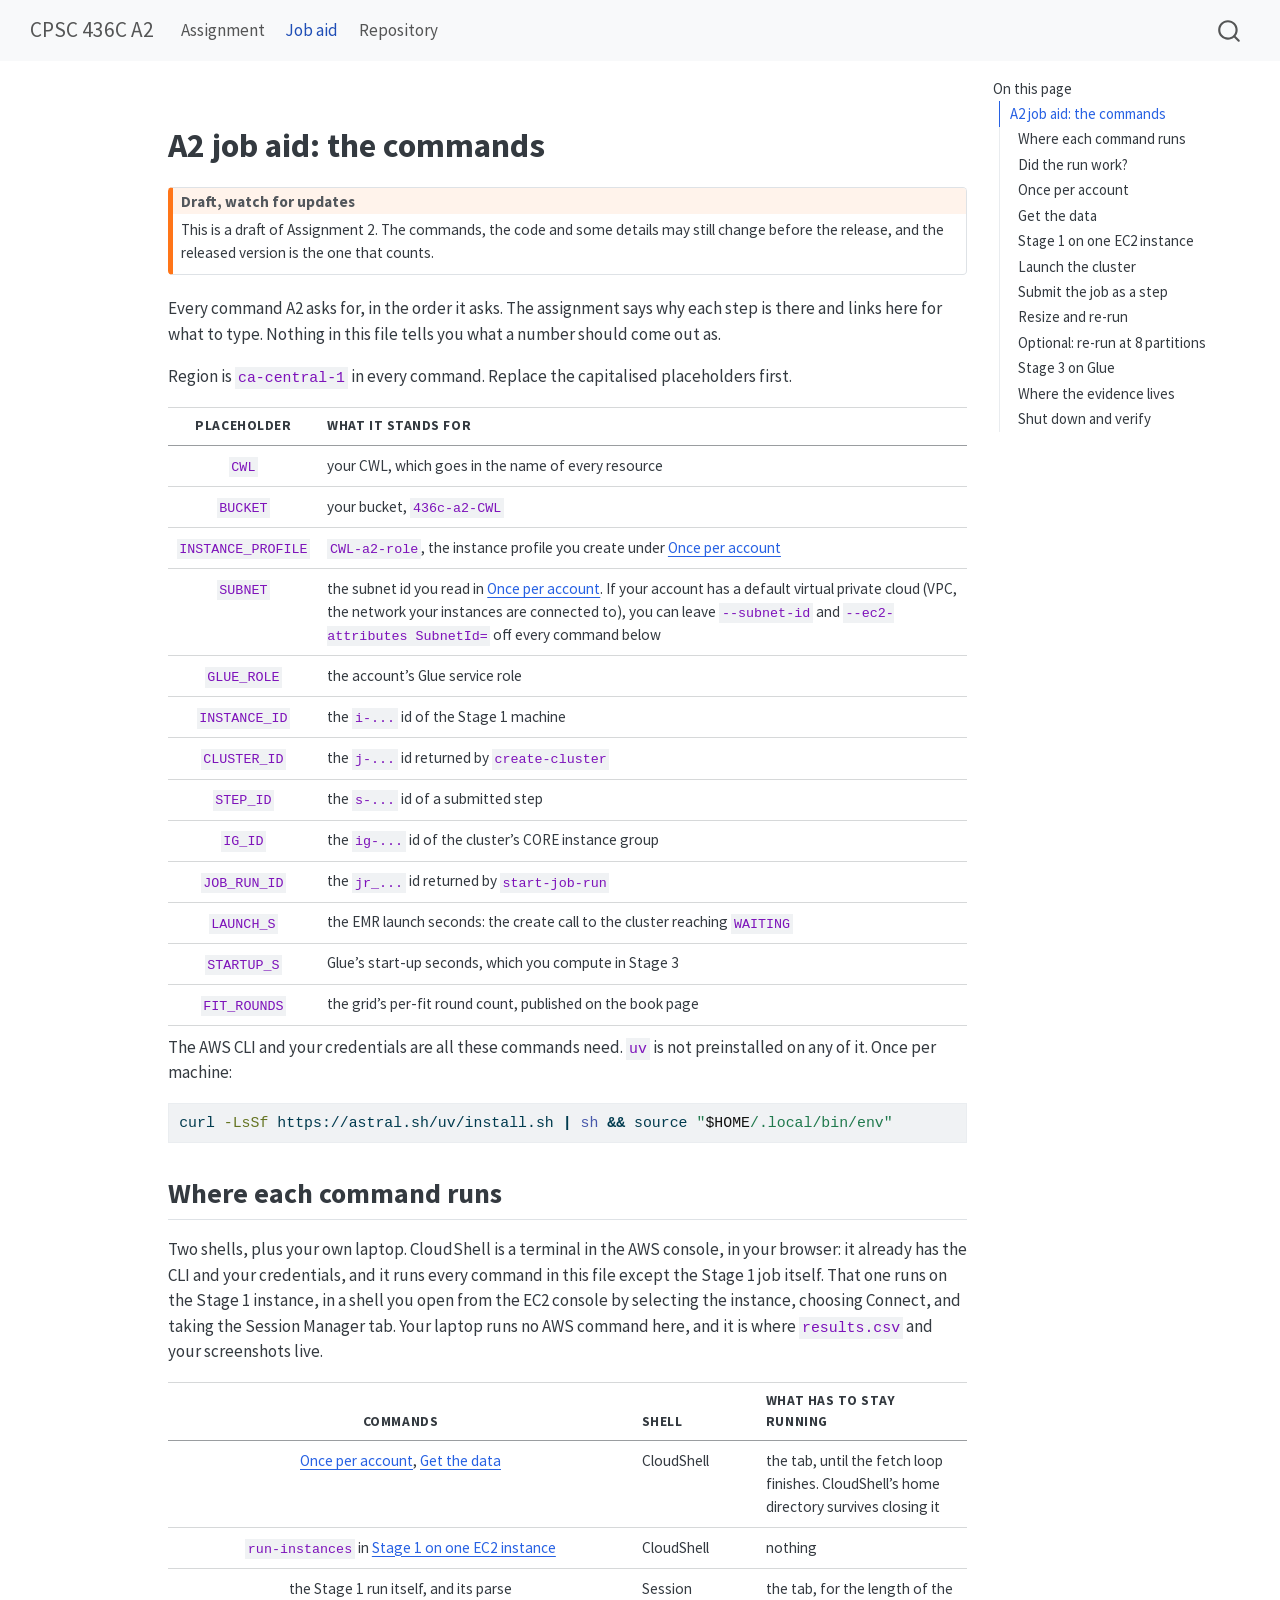
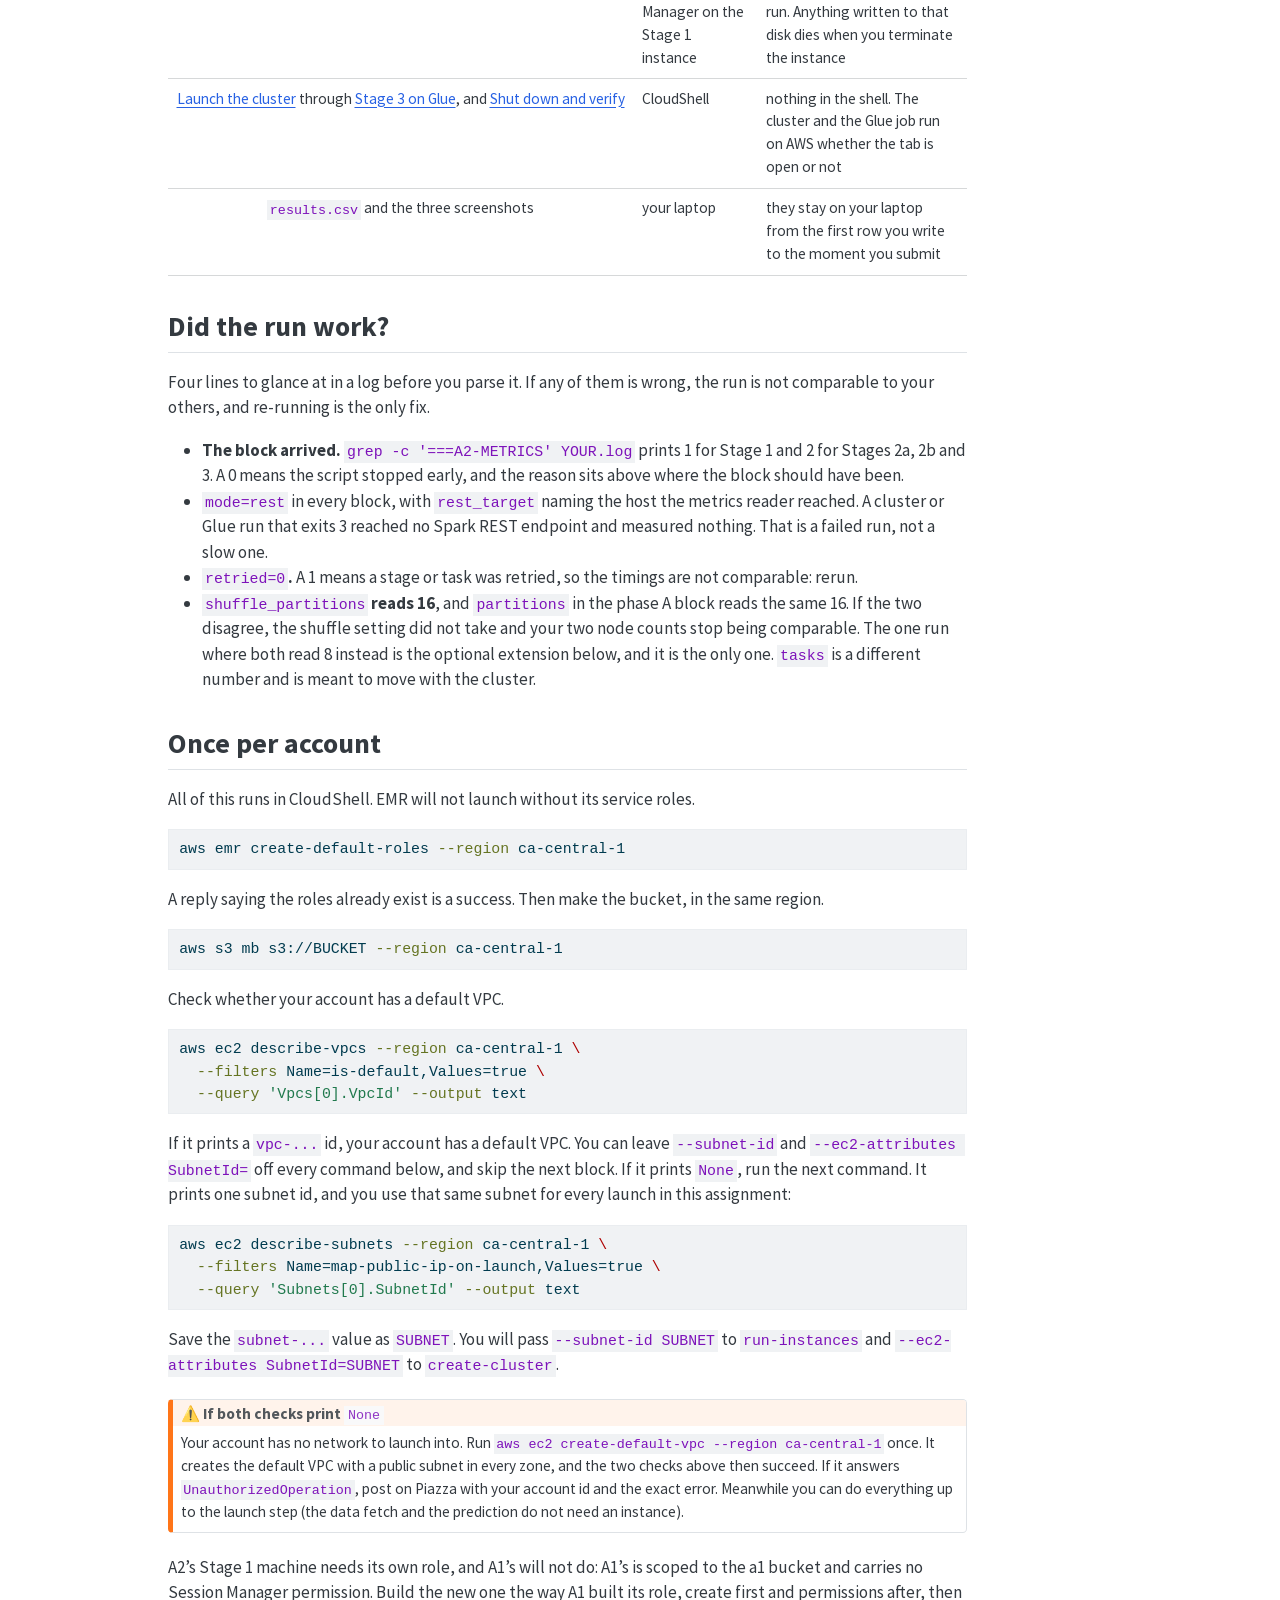
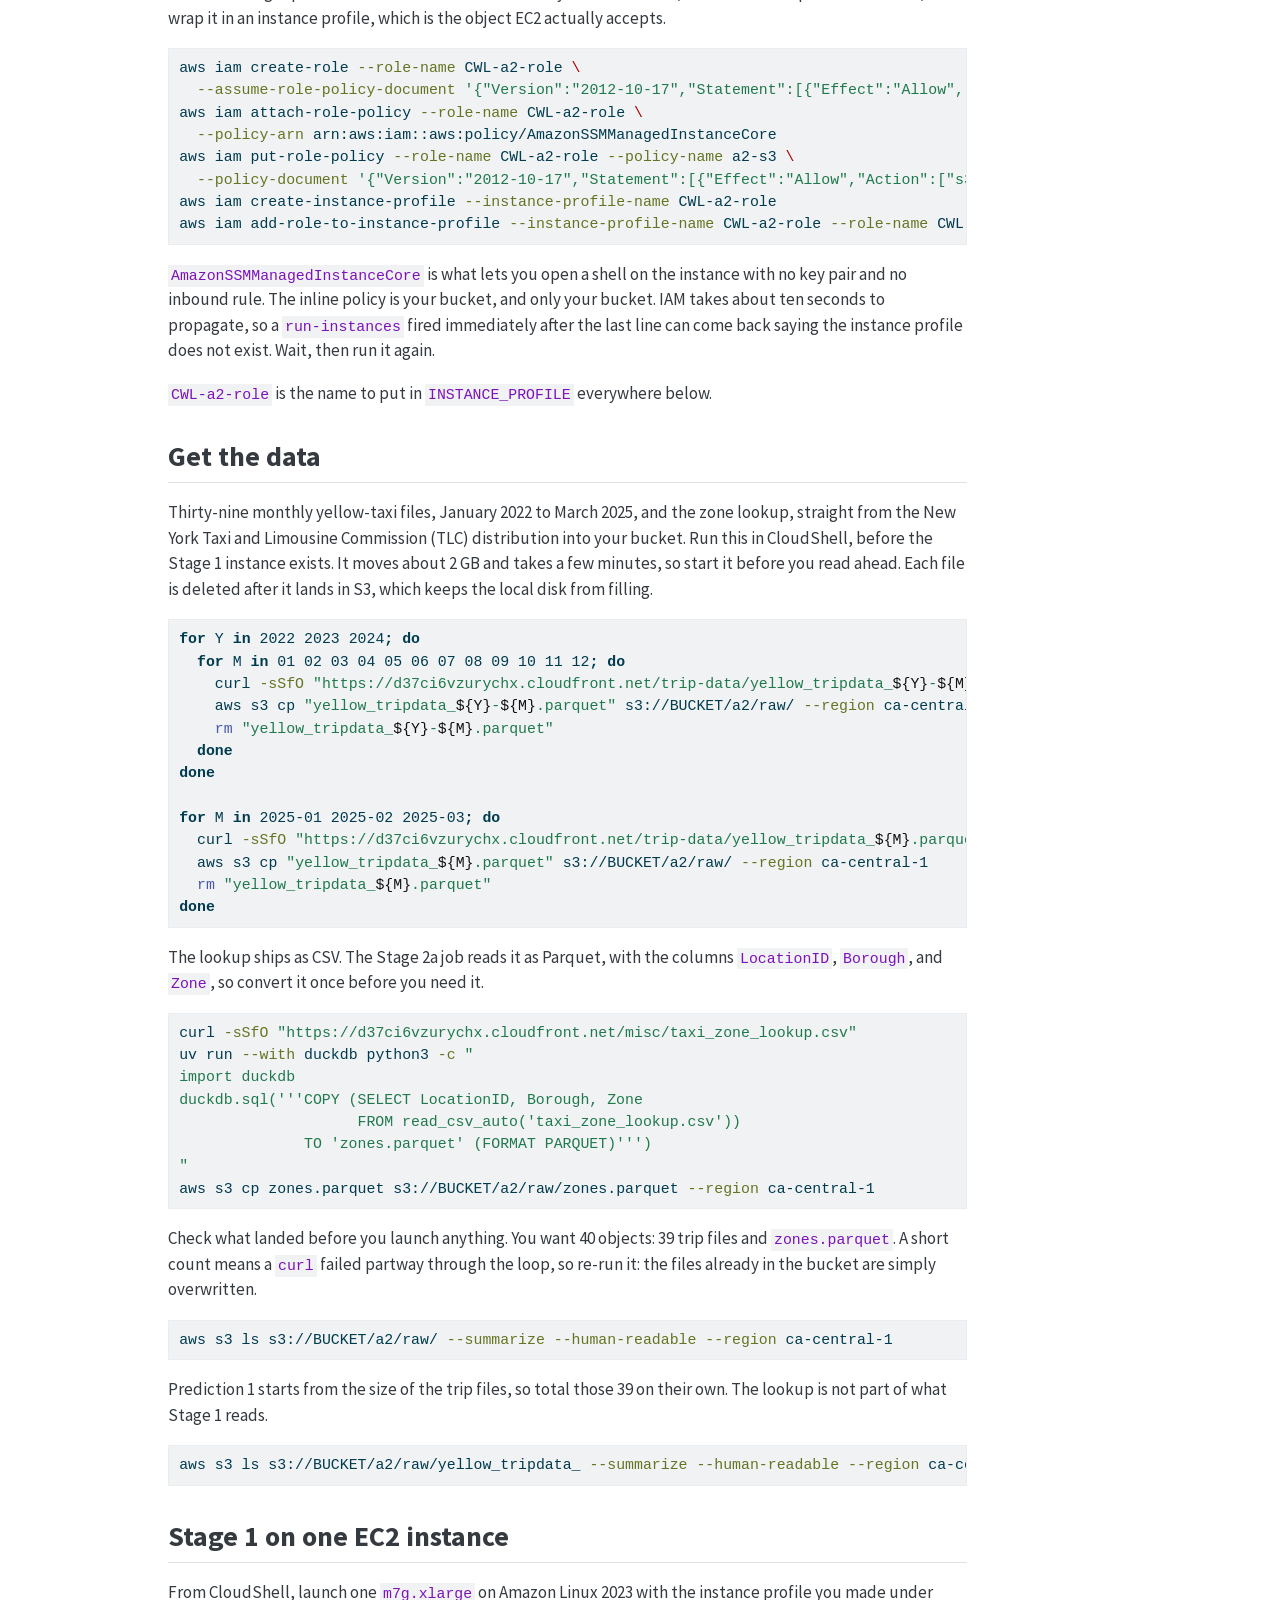
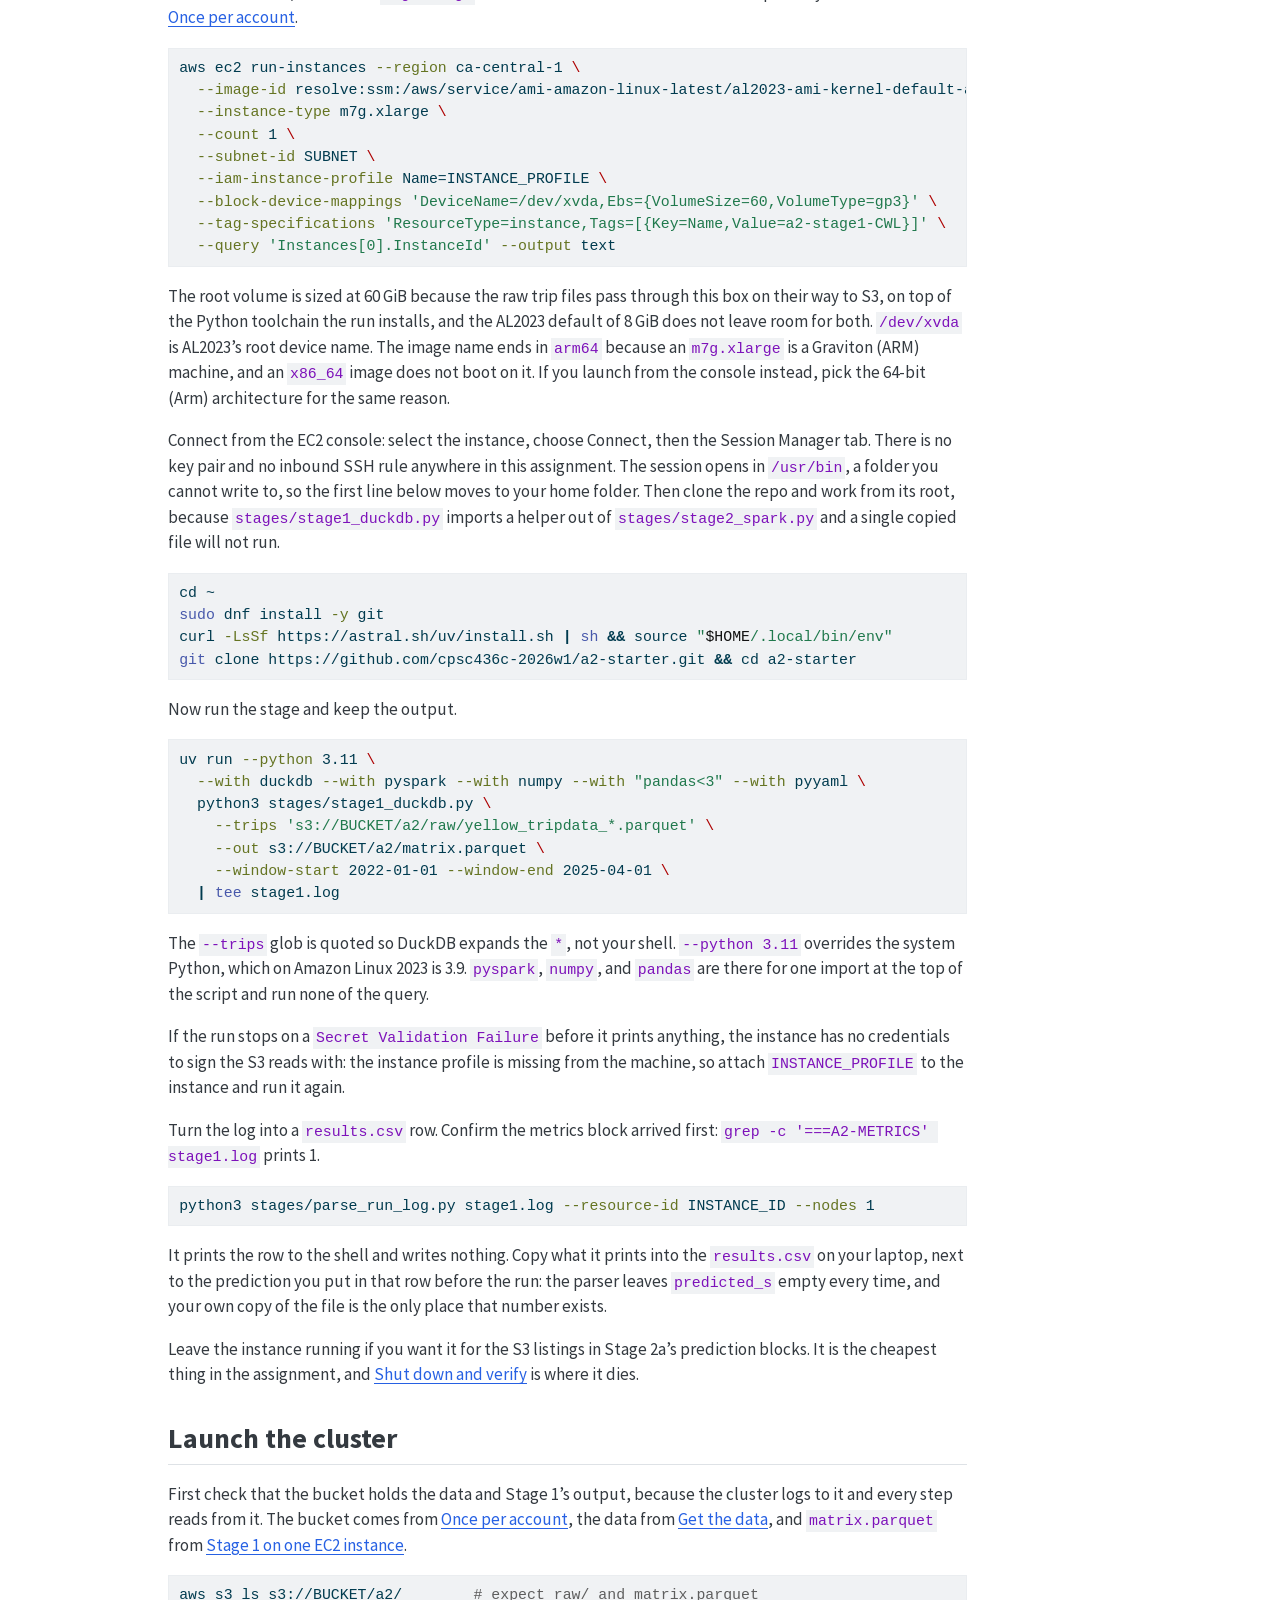
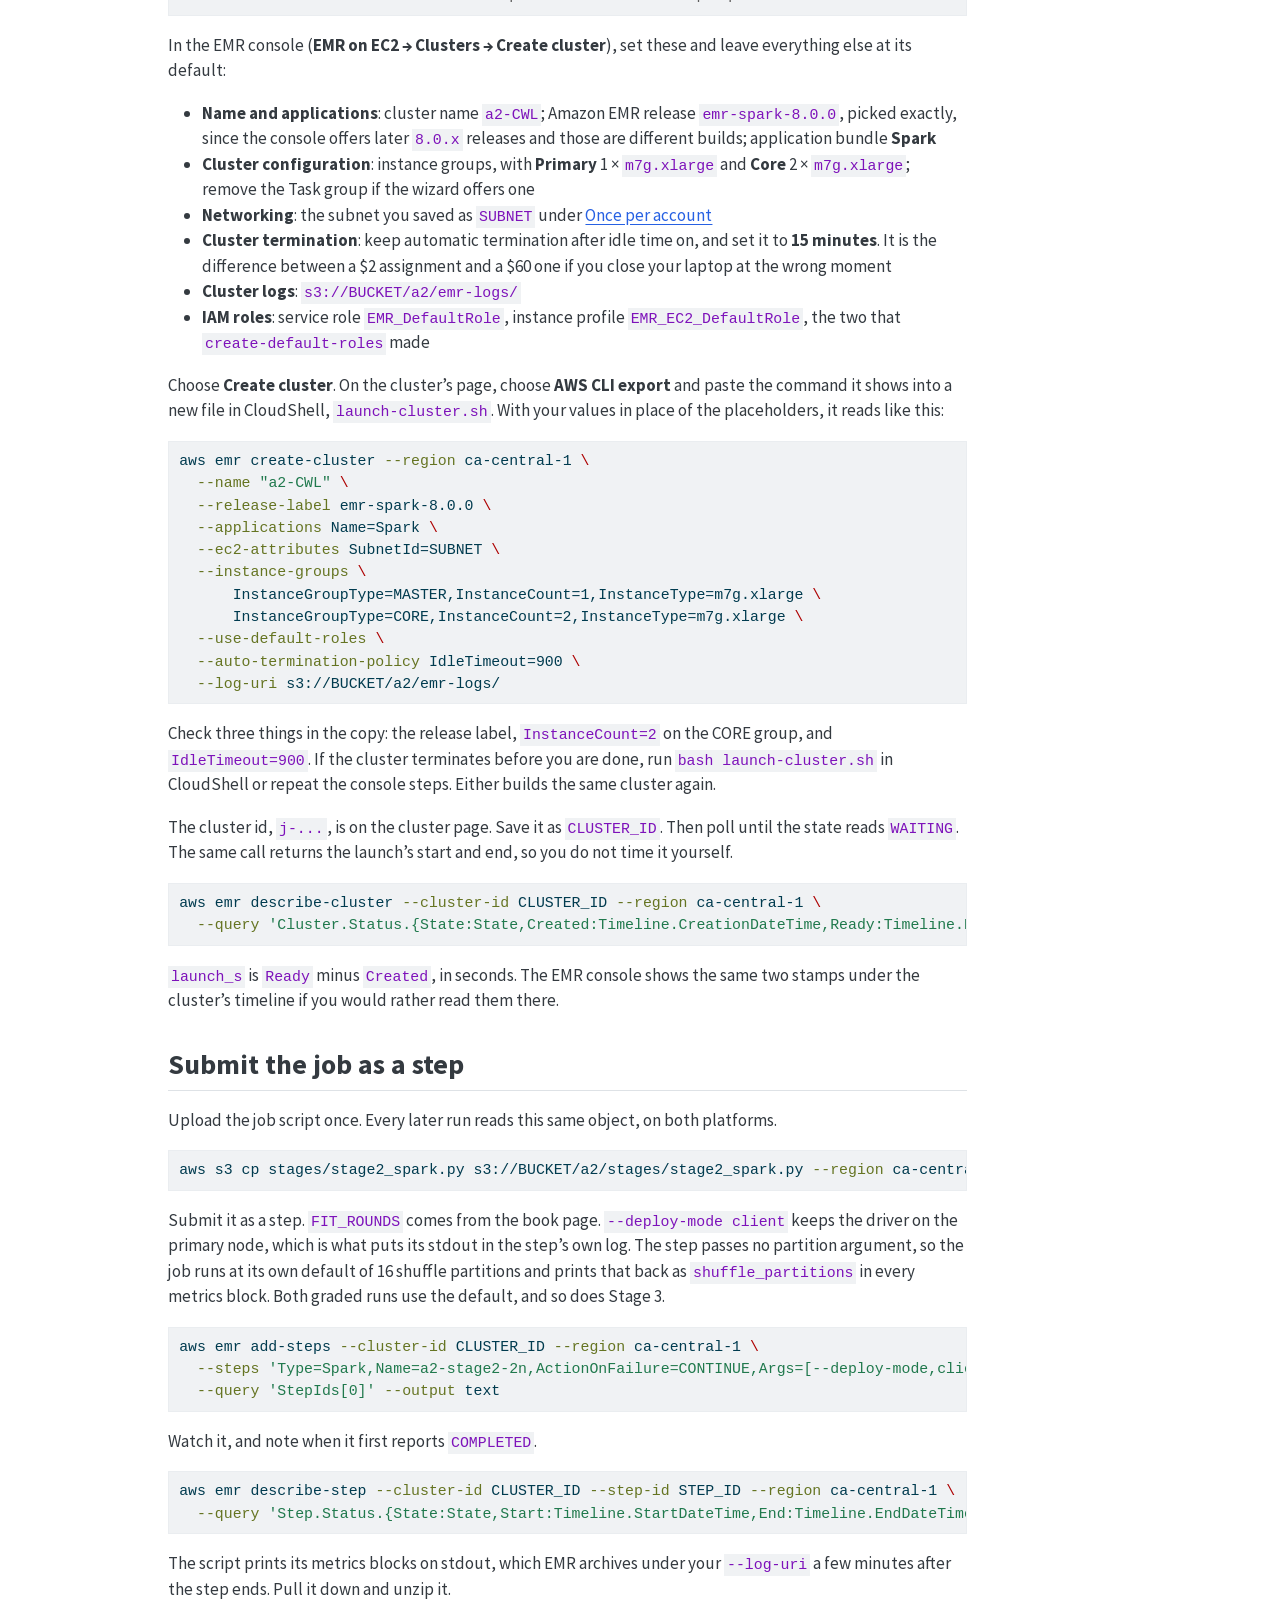
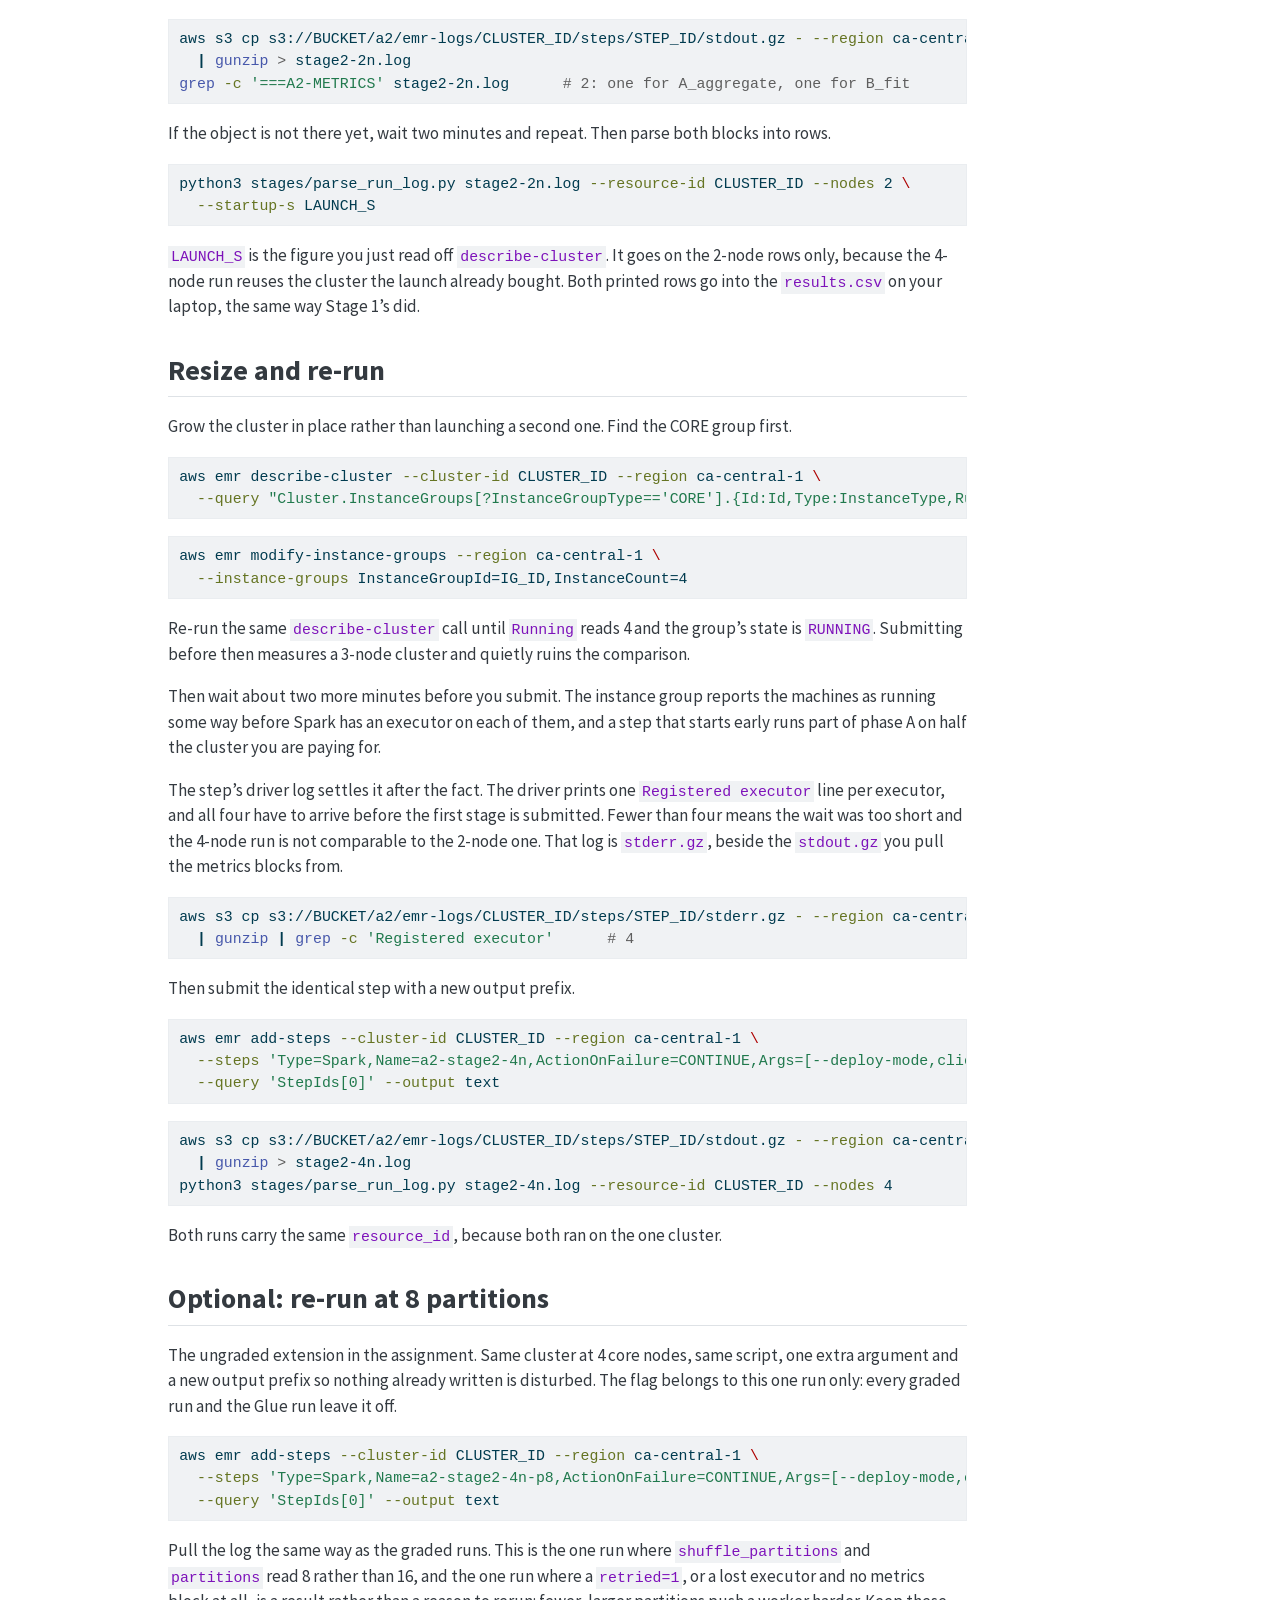
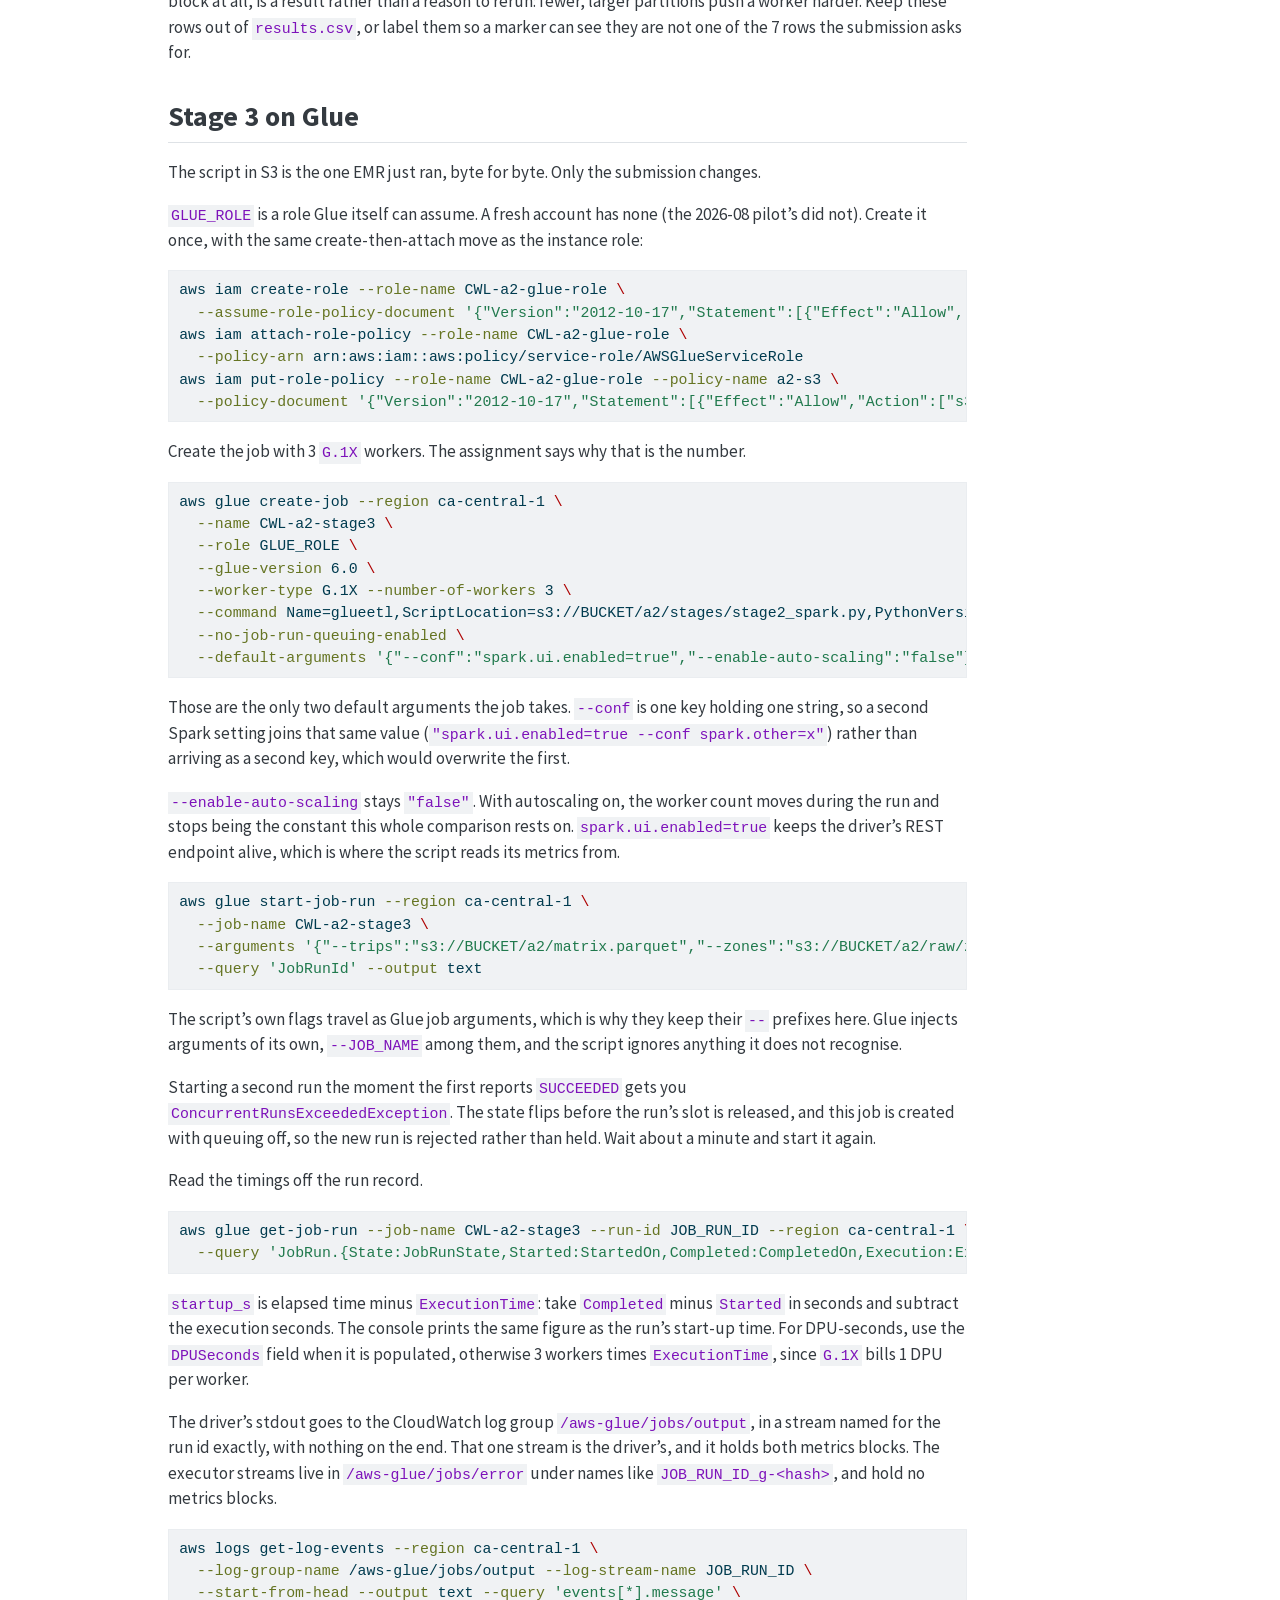
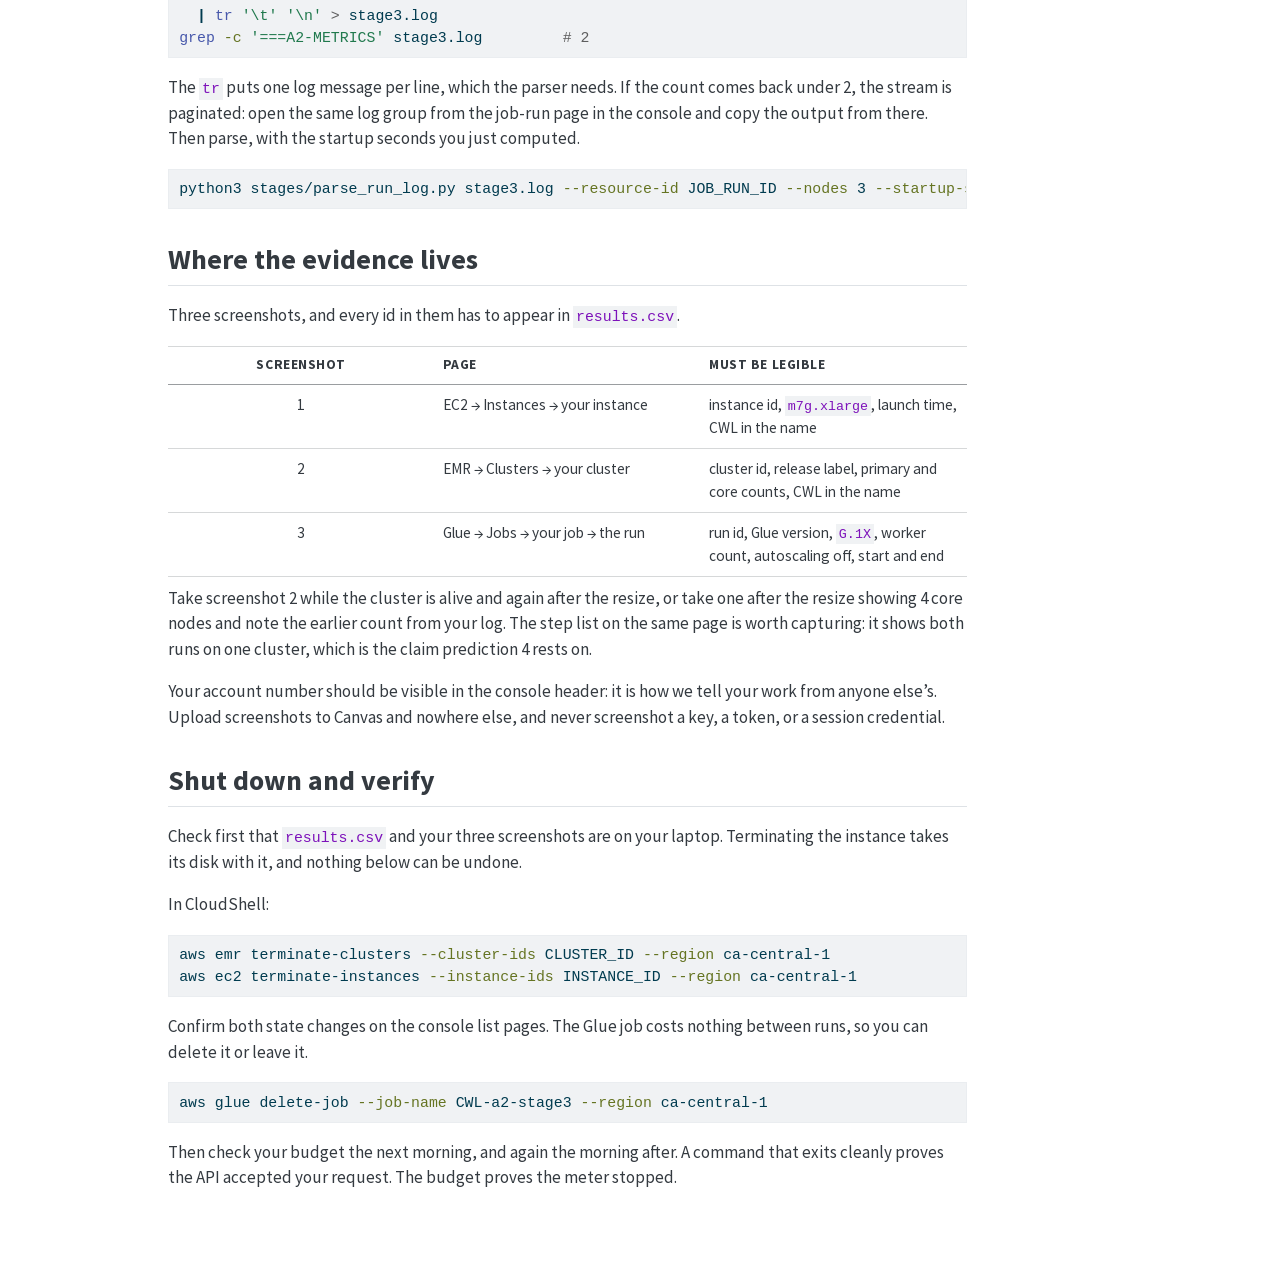
==== docs/job-aid.html @ 167f6c42 "CPSC 436C 2026W1 Assignment 2, draft" ====
<!DOCTYPE html>
<html xmlns="http://www.w3.org/1999/xhtml" lang="en" xml:lang="en"><head>

<meta charset="utf-8">
<meta name="generator" content="quarto-1.9.37">

<meta name="viewport" content="width=device-width, initial-scale=1.0, user-scalable=yes">


<title>job-aid – CPSC 436C A2</title>
<style>

code{white-space: pre-wrap;}
span.smallcaps{font-variant: small-caps;}
div.columns{display: flex; gap: min(4vw, 1.5em);}
div.column{flex: auto; overflow-x: auto;}
div.hanging-indent{margin-left: 1.5em; text-indent: -1.5em;}
ul.task-list{list-style: none;}
ul.task-list li input[type="checkbox"] {
width: 0.8em;
margin: 0 0.8em 0.2em -1em;  vertical-align: middle;
}

html { -webkit-text-size-adjust: 100%; }
pre > code.sourceCode { white-space: pre; position: relative; }
pre > code.sourceCode > span { display: inline-block; line-height: 1.25; }
pre > code.sourceCode > span:empty { height: 1.2em; }
.sourceCode { overflow: visible; }
code.sourceCode > span { color: inherit; text-decoration: inherit; }
div.sourceCode { margin: 1em 0; }
pre.sourceCode { margin: 0; }
@media screen {
div.sourceCode { overflow: auto; }
}
@media print {
pre > code.sourceCode { white-space: pre-wrap; }
pre > code.sourceCode > span { text-indent: -5em; padding-left: 5em; }
}
pre.numberSource code
{ counter-reset: source-line 0; }
pre.numberSource code > span
{ position: relative; left: -4em; counter-increment: source-line; }
pre.numberSource code > span > a:first-child::before
{ content: counter(source-line);
position: relative; left: -1em; text-align: right; vertical-align: baseline;
border: none; display: inline-block;
-webkit-touch-callout: none; -webkit-user-select: none;
-khtml-user-select: none; -moz-user-select: none;
-ms-user-select: none; user-select: none;
padding: 0 4px; width: 4em;
}
pre.numberSource { margin-left: 3em; padding-left: 4px; }
div.sourceCode
{ }
@media screen {
pre > code.sourceCode > span > a:first-child::before { text-decoration: underline; }
}
</style>


<script>const headroomChanged = new CustomEvent("quarto-hrChanged", {
  detail: {},
  bubbles: true,
  cancelable: false,
  composed: false,
});

const announceDismiss = () => {
  const annEl = window.document.getElementById("quarto-announcement");
  if (annEl) {
    annEl.remove();

    const annId = annEl.getAttribute("data-announcement-id");
    window.localStorage.setItem(`quarto-announce-${annId}`, "true");
  }
};

const announceRegister = () => {
  const annEl = window.document.getElementById("quarto-announcement");
  if (annEl) {
    const annId = annEl.getAttribute("data-announcement-id");
    const isDismissed =
      window.localStorage.getItem(`quarto-announce-${annId}`) || false;
    if (isDismissed) {
      announceDismiss();
      return;
    } else {
      annEl.classList.remove("hidden");
    }

    const actionEl = annEl.querySelector(".quarto-announcement-action");
    if (actionEl) {
      actionEl.addEventListener("click", function (e) {
        e.preventDefault();
        // Hide the bar immediately
        announceDismiss();
      });
    }
  }
};

window.document.addEventListener("DOMContentLoaded", function () {
  let init = false;

  announceRegister();

  // Manage the back to top button, if one is present.
  let lastScrollTop = window.pageYOffset || document.documentElement.scrollTop;
  const scrollDownBuffer = 5;
  const scrollUpBuffer = 35;
  const btn = document.getElementById("quarto-back-to-top");
  const hideBackToTop = () => {
    btn.style.display = "none";
  };
  const showBackToTop = () => {
    btn.style.display = "inline-block";
  };
  if (btn) {
    window.document.addEventListener(
      "scroll",
      function () {
        const currentScrollTop =
          window.pageYOffset || document.documentElement.scrollTop;

        // Shows and hides the button 'intelligently' as the user scrolls
        if (currentScrollTop - scrollDownBuffer > lastScrollTop) {
          hideBackToTop();
          lastScrollTop = currentScrollTop <= 0 ? 0 : currentScrollTop;
        } else if (currentScrollTop < lastScrollTop - scrollUpBuffer) {
          showBackToTop();
          lastScrollTop = currentScrollTop <= 0 ? 0 : currentScrollTop;
        }

        // Show the button at the bottom, hides it at the top
        if (currentScrollTop <= 0) {
          hideBackToTop();
        } else if (
          window.innerHeight + currentScrollTop >=
          document.body.offsetHeight
        ) {
          showBackToTop();
        }
      },
      false
    );
  }

  function throttle(func, wait) {
    var timeout;
    return function () {
      const context = this;
      const args = arguments;
      const later = function () {
        clearTimeout(timeout);
        timeout = null;
        func.apply(context, args);
      };

      if (!timeout) {
        timeout = setTimeout(later, wait);
      }
    };
  }

  function headerOffset() {
    // Set an offset if there is are fixed top navbar
    const headerEl = window.document.querySelector("header.fixed-top");
    if (headerEl) {
      return headerEl.clientHeight;
    } else {
      return 0;
    }
  }

  function footerOffset() {
    const footerEl = window.document.querySelector("footer.footer");
    if (footerEl) {
      return footerEl.clientHeight;
    } else {
      return 0;
    }
  }

  function dashboardOffset() {
    const dashboardNavEl = window.document.getElementById(
      "quarto-dashboard-header"
    );
    if (dashboardNavEl !== null) {
      return dashboardNavEl.clientHeight;
    } else {
      return 0;
    }
  }

  function updateDocumentOffsetWithoutAnimation() {
    updateDocumentOffset(false);
  }

  function updateDocumentOffset(animated) {
    // set body offset
    const topOffset = headerOffset();
    const bodyOffset = topOffset + footerOffset() + dashboardOffset();
    const bodyEl = window.document.body;
    bodyEl.setAttribute("data-bs-offset", topOffset);
    bodyEl.style.paddingTop = topOffset + "px";

    // deal with sidebar offsets
    const sidebars = window.document.querySelectorAll(
      ".sidebar, .headroom-target"
    );
    sidebars.forEach((sidebar) => {
      if (!animated) {
        sidebar.classList.add("notransition");
        // Remove the no transition class after the animation has time to complete
        setTimeout(function () {
          sidebar.classList.remove("notransition");
        }, 201);
      }

      if (window.Headroom && sidebar.classList.contains("sidebar-unpinned")) {
        sidebar.style.top = "0";
        sidebar.style.maxHeight = "100vh";
      } else {
        sidebar.style.top = topOffset + "px";
        sidebar.style.maxHeight = "calc(100vh - " + topOffset + "px)";
      }
    });

    // allow space for footer
    const mainContainer = window.document.querySelector(".quarto-container");
    if (mainContainer) {
      mainContainer.style.minHeight = "calc(100vh - " + bodyOffset + "px)";
    }

    // link offset
    let linkStyle = window.document.querySelector("#quarto-target-style");
    if (!linkStyle) {
      linkStyle = window.document.createElement("style");
      linkStyle.setAttribute("id", "quarto-target-style");
      window.document.head.appendChild(linkStyle);
    }
    while (linkStyle.firstChild) {
      linkStyle.removeChild(linkStyle.firstChild);
    }
    if (topOffset > 0) {
      linkStyle.appendChild(
        window.document.createTextNode(`
      section:target::before {
        content: "";
        display: block;
        height: ${topOffset}px;
        margin: -${topOffset}px 0 0;
      }`)
      );
    }
    if (init) {
      window.dispatchEvent(headroomChanged);
    }
    init = true;
  }

  // initialize headroom
  var header = window.document.querySelector("#quarto-header");
  if (header && window.Headroom) {
    const headroom = new window.Headroom(header, {
      tolerance: 5,
      onPin: function () {
        const sidebars = window.document.querySelectorAll(
          ".sidebar, .headroom-target"
        );
        sidebars.forEach((sidebar) => {
          sidebar.classList.remove("sidebar-unpinned");
        });
        updateDocumentOffset();
      },
      onUnpin: function () {
        const sidebars = window.document.querySelectorAll(
          ".sidebar, .headroom-target"
        );
        sidebars.forEach((sidebar) => {
          sidebar.classList.add("sidebar-unpinned");
        });
        updateDocumentOffset();
      },
    });
    headroom.init();

    let frozen = false;
    window.quartoToggleHeadroom = function () {
      if (frozen) {
        headroom.unfreeze();
        frozen = false;
      } else {
        headroom.freeze();
        frozen = true;
      }
    };
  }

  window.addEventListener(
    "hashchange",
    function (e) {
      if (
        getComputedStyle(document.documentElement).scrollBehavior !== "smooth"
      ) {
        window.scrollTo(0, window.pageYOffset - headerOffset());
      }
    },
    false
  );

  // Observe size changed for the header
  const headerEl = window.document.querySelector("header.fixed-top");
  if (headerEl && window.ResizeObserver) {
    const observer = new window.ResizeObserver(() => {
      setTimeout(updateDocumentOffsetWithoutAnimation, 0);
    });
    observer.observe(headerEl, {
      attributes: true,
      childList: true,
      characterData: true,
    });
  } else {
    window.addEventListener(
      "resize",
      throttle(updateDocumentOffsetWithoutAnimation, 50)
    );
  }
  setTimeout(updateDocumentOffsetWithoutAnimation, 250);

  // fixup index.html links if we aren't on the filesystem
  if (window.location.protocol !== "file:") {
    const links = window.document.querySelectorAll("a");
    for (let i = 0; i < links.length; i++) {
      if (links[i].href) {
        links[i].dataset.originalHref = links[i].href;
        links[i].href = links[i].href.replace(/\/index\.html/, "/");
      }
    }

    // Fixup any sharing links that require urls
    // Append url to any sharing urls
    const sharingLinks = window.document.querySelectorAll(
      "a.sidebar-tools-main-item, a.quarto-navigation-tool, a.quarto-navbar-tools, a.quarto-navbar-tools-item"
    );
    for (let i = 0; i < sharingLinks.length; i++) {
      const sharingLink = sharingLinks[i];
      const href = sharingLink.getAttribute("href");
      if (href) {
        sharingLink.setAttribute(
          "href",
          href.replace("|url|", window.location.href)
        );
      }
    }

    // Scroll the active navigation item into view, if necessary
    const navSidebar = window.document.querySelector("nav#quarto-sidebar");
    if (navSidebar) {
      // Find the active item
      const activeItem = navSidebar.querySelector("li.sidebar-item a.active");
      if (activeItem) {
        // Wait for the scroll height and height to resolve by observing size changes on the
        // nav element that is scrollable
        const resizeObserver = new ResizeObserver((_entries) => {
          // The bottom of the element
          const elBottom = activeItem.offsetTop;
          const viewBottom = navSidebar.scrollTop + navSidebar.clientHeight;

          // The element height and scroll height are the same, then we are still loading
          if (viewBottom !== navSidebar.scrollHeight) {
            // Determine if the item isn't visible and scroll to it
            if (elBottom >= viewBottom) {
              navSidebar.scrollTop = elBottom;
            }

            // stop observing now since we've completed the scroll
            resizeObserver.unobserve(navSidebar);
          }
        });
        resizeObserver.observe(navSidebar);
      }
    }
  }
});
</script>
<script>/*!
 * headroom.js v0.12.0 - Give your page some headroom. Hide your header until you need it
 * Copyright (c) 2020 Nick Williams - http://wicky.nillia.ms/headroom.js
 * License: MIT
 */

!function(t,n){"object"==typeof exports&&"undefined"!=typeof module?module.exports=n():"function"==typeof define&&define.amd?define(n):(t=t||self).Headroom=n()}(this,function(){"use strict";function t(){return"undefined"!=typeof window}function d(t){return function(t){return t&&t.document&&function(t){return 9===t.nodeType}(t.document)}(t)?function(t){var n=t.document,o=n.body,s=n.documentElement;return{scrollHeight:function(){return Math.max(o.scrollHeight,s.scrollHeight,o.offsetHeight,s.offsetHeight,o.clientHeight,s.clientHeight)},height:function(){return t.innerHeight||s.clientHeight||o.clientHeight},scrollY:function(){return void 0!==t.pageYOffset?t.pageYOffset:(s||o.parentNode||o).scrollTop}}}(t):function(t){return{scrollHeight:function(){return Math.max(t.scrollHeight,t.offsetHeight,t.clientHeight)},height:function(){return Math.max(t.offsetHeight,t.clientHeight)},scrollY:function(){return t.scrollTop}}}(t)}function n(t,s,e){var n,o=function(){var n=!1;try{var t={get passive(){n=!0}};window.addEventListener("test",t,t),window.removeEventListener("test",t,t)}catch(t){n=!1}return n}(),i=!1,r=d(t),l=r.scrollY(),a={};function c(){var t=Math.round(r.scrollY()),n=r.height(),o=r.scrollHeight();a.scrollY=t,a.lastScrollY=l,a.direction=l<t?"down":"up",a.distance=Math.abs(t-l),a.isOutOfBounds=t<0||o<t+n,a.top=t<=s.offset[a.direction],a.bottom=o<=t+n,a.toleranceExceeded=a.distance>s.tolerance[a.direction],e(a),l=t,i=!1}function h(){i||(i=!0,n=requestAnimationFrame(c))}var u=!!o&&{passive:!0,capture:!1};return t.addEventListener("scroll",h,u),c(),{destroy:function(){cancelAnimationFrame(n),t.removeEventListener("scroll",h,u)}}}function o(t){return t===Object(t)?t:{down:t,up:t}}function s(t,n){n=n||{},Object.assign(this,s.options,n),this.classes=Object.assign({},s.options.classes,n.classes),this.elem=t,this.tolerance=o(this.tolerance),this.offset=o(this.offset),this.initialised=!1,this.frozen=!1}return s.prototype={constructor:s,init:function(){return s.cutsTheMustard&&!this.initialised&&(this.addClass("initial"),this.initialised=!0,setTimeout(function(t){t.scrollTracker=n(t.scroller,{offset:t.offset,tolerance:t.tolerance},t.update.bind(t))},100,this)),this},destroy:function(){this.initialised=!1,Object.keys(this.classes).forEach(this.removeClass,this),this.scrollTracker.destroy()},unpin:function(){!this.hasClass("pinned")&&this.hasClass("unpinned")||(this.addClass("unpinned"),this.removeClass("pinned"),this.onUnpin&&this.onUnpin.call(this))},pin:function(){this.hasClass("unpinned")&&(this.addClass("pinned"),this.removeClass("unpinned"),this.onPin&&this.onPin.call(this))},freeze:function(){this.frozen=!0,this.addClass("frozen")},unfreeze:function(){this.frozen=!1,this.removeClass("frozen")},top:function(){this.hasClass("top")||(this.addClass("top"),this.removeClass("notTop"),this.onTop&&this.onTop.call(this))},notTop:function(){this.hasClass("notTop")||(this.addClass("notTop"),this.removeClass("top"),this.onNotTop&&this.onNotTop.call(this))},bottom:function(){this.hasClass("bottom")||(this.addClass("bottom"),this.removeClass("notBottom"),this.onBottom&&this.onBottom.call(this))},notBottom:function(){this.hasClass("notBottom")||(this.addClass("notBottom"),this.removeClass("bottom"),this.onNotBottom&&this.onNotBottom.call(this))},shouldUnpin:function(t){return"down"===t.direction&&!t.top&&t.toleranceExceeded},shouldPin:function(t){return"up"===t.direction&&t.toleranceExceeded||t.top},addClass:function(t){this.elem.classList.add.apply(this.elem.classList,this.classes[t].split(" "))},removeClass:function(t){this.elem.classList.remove.apply(this.elem.classList,this.classes[t].split(" "))},hasClass:function(t){return this.classes[t].split(" ").every(function(t){return this.classList.contains(t)},this.elem)},update:function(t){t.isOutOfBounds||!0!==this.frozen&&(t.top?this.top():this.notTop(),t.bottom?this.bottom():this.notBottom(),this.shouldUnpin(t)?this.unpin():this.shouldPin(t)&&this.pin())}},s.options={tolerance:{up:0,down:0},offset:0,scroller:t()?window:null,classes:{frozen:"headroom--frozen",pinned:"headroom--pinned",unpinned:"headroom--unpinned",top:"headroom--top",notTop:"headroom--not-top",bottom:"headroom--bottom",notBottom:"headroom--not-bottom",initial:"headroom"}},s.cutsTheMustard=!!(t()&&function(){}.bind&&"classList"in document.documentElement&&Object.assign&&Object.keys&&requestAnimationFrame),s});
</script>
<script>/*!
 * clipboard.js v2.0.11
 * https://clipboardjs.com/
 *
 * Licensed MIT © Zeno Rocha
 */
!function(t,e){"object"==typeof exports&&"object"==typeof module?module.exports=e():"function"==typeof define&&define.amd?define([],e):"object"==typeof exports?exports.ClipboardJS=e():t.ClipboardJS=e()}(this,function(){return n={686:function(t,e,n){"use strict";n.d(e,{default:function(){return b}});var e=n(279),i=n.n(e),e=n(370),u=n.n(e),e=n(817),r=n.n(e);function c(t){try{return document.execCommand(t)}catch(t){return}}var a=function(t){t=r()(t);return c("cut"),t};function o(t,e){var n,o,t=(n=t,o="rtl"===document.documentElement.getAttribute("dir"),(t=document.createElement("textarea")).style.fontSize="12pt",t.style.border="0",t.style.padding="0",t.style.margin="0",t.style.position="absolute",t.style[o?"right":"left"]="-9999px",o=window.pageYOffset||document.documentElement.scrollTop,t.style.top="".concat(o,"px"),t.setAttribute("readonly",""),t.value=n,t);return e.container.appendChild(t),e=r()(t),c("copy"),t.remove(),e}var f=function(t){var e=1<arguments.length&&void 0!==arguments[1]?arguments[1]:{container:document.body},n="";return"string"==typeof t?n=o(t,e):t instanceof HTMLInputElement&&!["text","search","url","tel","password"].includes(null==t?void 0:t.type)?n=o(t.value,e):(n=r()(t),c("copy")),n};function l(t){return(l="function"==typeof Symbol&&"symbol"==typeof Symbol.iterator?function(t){return typeof t}:function(t){return t&&"function"==typeof Symbol&&t.constructor===Symbol&&t!==Symbol.prototype?"symbol":typeof t})(t)}var s=function(){var t=0<arguments.length&&void 0!==arguments[0]?arguments[0]:{},e=t.action,n=void 0===e?"copy":e,o=t.container,e=t.target,t=t.text;if("copy"!==n&&"cut"!==n)throw new Error('Invalid "action" value, use either "copy" or "cut"');if(void 0!==e){if(!e||"object"!==l(e)||1!==e.nodeType)throw new Error('Invalid "target" value, use a valid Element');if("copy"===n&&e.hasAttribute("disabled"))throw new Error('Invalid "target" attribute. Please use "readonly" instead of "disabled" attribute');if("cut"===n&&(e.hasAttribute("readonly")||e.hasAttribute("disabled")))throw new Error('Invalid "target" attribute. You can\'t cut text from elements with "readonly" or "disabled" attributes')}return t?f(t,{container:o}):e?"cut"===n?a(e):f(e,{container:o}):void 0};function p(t){return(p="function"==typeof Symbol&&"symbol"==typeof Symbol.iterator?function(t){return typeof t}:function(t){return t&&"function"==typeof Symbol&&t.constructor===Symbol&&t!==Symbol.prototype?"symbol":typeof t})(t)}function d(t,e){for(var n=0;n<e.length;n++){var o=e[n];o.enumerable=o.enumerable||!1,o.configurable=!0,"value"in o&&(o.writable=!0),Object.defineProperty(t,o.key,o)}}function y(t,e){return(y=Object.setPrototypeOf||function(t,e){return t.__proto__=e,t})(t,e)}function h(n){var o=function(){if("undefined"==typeof Reflect||!Reflect.construct)return!1;if(Reflect.construct.sham)return!1;if("function"==typeof Proxy)return!0;try{return Date.prototype.toString.call(Reflect.construct(Date,[],function(){})),!0}catch(t){return!1}}();return function(){var t,e=v(n);return t=o?(t=v(this).constructor,Reflect.construct(e,arguments,t)):e.apply(this,arguments),e=this,!(t=t)||"object"!==p(t)&&"function"!=typeof t?function(t){if(void 0!==t)return t;throw new ReferenceError("this hasn't been initialised - super() hasn't been called")}(e):t}}function v(t){return(v=Object.setPrototypeOf?Object.getPrototypeOf:function(t){return t.__proto__||Object.getPrototypeOf(t)})(t)}function m(t,e){t="data-clipboard-".concat(t);if(e.hasAttribute(t))return e.getAttribute(t)}var b=function(){!function(t,e){if("function"!=typeof e&&null!==e)throw new TypeError("Super expression must either be null or a function");t.prototype=Object.create(e&&e.prototype,{constructor:{value:t,writable:!0,configurable:!0}}),e&&y(t,e)}(r,i());var t,e,n,o=h(r);function r(t,e){var n;return function(t){if(!(t instanceof r))throw new TypeError("Cannot call a class as a function")}(this),(n=o.call(this)).resolveOptions(e),n.listenClick(t),n}return t=r,n=[{key:"copy",value:function(t){var e=1<arguments.length&&void 0!==arguments[1]?arguments[1]:{container:document.body};return f(t,e)}},{key:"cut",value:function(t){return a(t)}},{key:"isSupported",value:function(){var t=0<arguments.length&&void 0!==arguments[0]?arguments[0]:["copy","cut"],t="string"==typeof t?[t]:t,e=!!document.queryCommandSupported;return t.forEach(function(t){e=e&&!!document.queryCommandSupported(t)}),e}}],(e=[{key:"resolveOptions",value:function(){var t=0<arguments.length&&void 0!==arguments[0]?arguments[0]:{};this.action="function"==typeof t.action?t.action:this.defaultAction,this.target="function"==typeof t.target?t.target:this.defaultTarget,this.text="function"==typeof t.text?t.text:this.defaultText,this.container="object"===p(t.container)?t.container:document.body}},{key:"listenClick",value:function(t){var e=this;this.listener=u()(t,"click",function(t){return e.onClick(t)})}},{key:"onClick",value:function(t){var e=t.delegateTarget||t.currentTarget,n=this.action(e)||"copy",t=s({action:n,container:this.container,target:this.target(e),text:this.text(e)});this.emit(t?"success":"error",{action:n,text:t,trigger:e,clearSelection:function(){e&&e.focus(),window.getSelection().removeAllRanges()}})}},{key:"defaultAction",value:function(t){return m("action",t)}},{key:"defaultTarget",value:function(t){t=m("target",t);if(t)return document.querySelector(t)}},{key:"defaultText",value:function(t){return m("text",t)}},{key:"destroy",value:function(){this.listener.destroy()}}])&&d(t.prototype,e),n&&d(t,n),r}()},828:function(t){var e;"undefined"==typeof Element||Element.prototype.matches||((e=Element.prototype).matches=e.matchesSelector||e.mozMatchesSelector||e.msMatchesSelector||e.oMatchesSelector||e.webkitMatchesSelector),t.exports=function(t,e){for(;t&&9!==t.nodeType;){if("function"==typeof t.matches&&t.matches(e))return t;t=t.parentNode}}},438:function(t,e,n){var u=n(828);function i(t,e,n,o,r){var i=function(e,n,t,o){return function(t){t.delegateTarget=u(t.target,n),t.delegateTarget&&o.call(e,t)}}.apply(this,arguments);return t.addEventListener(n,i,r),{destroy:function(){t.removeEventListener(n,i,r)}}}t.exports=function(t,e,n,o,r){return"function"==typeof t.addEventListener?i.apply(null,arguments):"function"==typeof n?i.bind(null,document).apply(null,arguments):("string"==typeof t&&(t=document.querySelectorAll(t)),Array.prototype.map.call(t,function(t){return i(t,e,n,o,r)}))}},879:function(t,n){n.node=function(t){return void 0!==t&&t instanceof HTMLElement&&1===t.nodeType},n.nodeList=function(t){var e=Object.prototype.toString.call(t);return void 0!==t&&("[object NodeList]"===e||"[object HTMLCollection]"===e)&&"length"in t&&(0===t.length||n.node(t[0]))},n.string=function(t){return"string"==typeof t||t instanceof String},n.fn=function(t){return"[object Function]"===Object.prototype.toString.call(t)}},370:function(t,e,n){var f=n(879),l=n(438);t.exports=function(t,e,n){if(!t&&!e&&!n)throw new Error("Missing required arguments");if(!f.string(e))throw new TypeError("Second argument must be a String");if(!f.fn(n))throw new TypeError("Third argument must be a Function");if(f.node(t))return c=e,a=n,(u=t).addEventListener(c,a),{destroy:function(){u.removeEventListener(c,a)}};if(f.nodeList(t))return o=t,r=e,i=n,Array.prototype.forEach.call(o,function(t){t.addEventListener(r,i)}),{destroy:function(){Array.prototype.forEach.call(o,function(t){t.removeEventListener(r,i)})}};if(f.string(t))return t=t,e=e,n=n,l(document.body,t,e,n);throw new TypeError("First argument must be a String, HTMLElement, HTMLCollection, or NodeList");var o,r,i,u,c,a}},817:function(t){t.exports=function(t){var e,n="SELECT"===t.nodeName?(t.focus(),t.value):"INPUT"===t.nodeName||"TEXTAREA"===t.nodeName?((e=t.hasAttribute("readonly"))||t.setAttribute("readonly",""),t.select(),t.setSelectionRange(0,t.value.length),e||t.removeAttribute("readonly"),t.value):(t.hasAttribute("contenteditable")&&t.focus(),n=window.getSelection(),(e=document.createRange()).selectNodeContents(t),n.removeAllRanges(),n.addRange(e),n.toString());return n}},279:function(t){function e(){}e.prototype={on:function(t,e,n){var o=this.e||(this.e={});return(o[t]||(o[t]=[])).push({fn:e,ctx:n}),this},once:function(t,e,n){var o=this;function r(){o.off(t,r),e.apply(n,arguments)}return r._=e,this.on(t,r,n)},emit:function(t){for(var e=[].slice.call(arguments,1),n=((this.e||(this.e={}))[t]||[]).slice(),o=0,r=n.length;o<r;o++)n[o].fn.apply(n[o].ctx,e);return this},off:function(t,e){var n=this.e||(this.e={}),o=n[t],r=[];if(o&&e)for(var i=0,u=o.length;i<u;i++)o[i].fn!==e&&o[i].fn._!==e&&r.push(o[i]);return r.length?n[t]=r:delete n[t],this}},t.exports=e,t.exports.TinyEmitter=e}},r={},o.n=function(t){var e=t&&t.__esModule?function(){return t.default}:function(){return t};return o.d(e,{a:e}),e},o.d=function(t,e){for(var n in e)o.o(e,n)&&!o.o(t,n)&&Object.defineProperty(t,n,{enumerable:!0,get:e[n]})},o.o=function(t,e){return Object.prototype.hasOwnProperty.call(t,e)},o(686).default;function o(t){if(r[t])return r[t].exports;var e=r[t]={exports:{}};return n[t](e,e.exports,o),e.exports}var n,r});</script>
<script>/*! @algolia/autocomplete-js 1.19.1 | MIT License | © Algolia, Inc. and contributors | https://github.com/algolia/autocomplete */
!function(e,t){"object"==typeof exports&&"undefined"!=typeof module?t(exports):"function"==typeof define&&define.amd?define(["exports"],t):t((e="undefined"!=typeof globalThis?globalThis:e||self)["@algolia/autocomplete-js"]={})}(this,(function(e){"use strict";function t(e,t){var n=Object.keys(e);if(Object.getOwnPropertySymbols){var r=Object.getOwnPropertySymbols(e);t&&(r=r.filter((function(t){return Object.getOwnPropertyDescriptor(e,t).enumerable}))),n.push.apply(n,r)}return n}function n(e){for(var n=1;n<arguments.length;n++){var r=null!=arguments[n]?arguments[n]:{};n%2?t(Object(r),!0).forEach((function(t){o(e,t,r[t])})):Object.getOwnPropertyDescriptors?Object.defineProperties(e,Object.getOwnPropertyDescriptors(r)):t(Object(r)).forEach((function(t){Object.defineProperty(e,t,Object.getOwnPropertyDescriptor(r,t))}))}return e}function r(e){return r="function"==typeof Symbol&&"symbol"==typeof Symbol.iterator?function(e){return typeof e}:function(e){return e&&"function"==typeof Symbol&&e.constructor===Symbol&&e!==Symbol.prototype?"symbol":typeof e},r(e)}function o(e,t,n){return(t=function(e){var t=function(e,t){if("object"!=typeof e||null===e)return e;var n=e[Symbol.toPrimitive];if(void 0!==n){var r=n.call(e,t||"default");if("object"!=typeof r)return r;throw new TypeError("@@toPrimitive must return a primitive value.")}return("string"===t?String:Number)(e)}(e,"string");return"symbol"==typeof t?t:String(t)}(t))in e?Object.defineProperty(e,t,{value:n,enumerable:!0,configurable:!0,writable:!0}):e[t]=n,e}function i(){return i=Object.assign?Object.assign.bind():function(e){for(var t=1;t<arguments.length;t++){var n=arguments[t];for(var r in n)Object.prototype.hasOwnProperty.call(n,r)&&(e[r]=n[r])}return e},i.apply(this,arguments)}function u(e,t){if(null==e)return{};var n,r,o=function(e,t){if(null==e)return{};var n,r,o={},i=Object.keys(e);for(r=0;r<i.length;r++)n=i[r],t.indexOf(n)>=0||(o[n]=e[n]);return o}(e,t);if(Object.getOwnPropertySymbols){var i=Object.getOwnPropertySymbols(e);for(r=0;r<i.length;r++)n=i[r],t.indexOf(n)>=0||Object.prototype.propertyIsEnumerable.call(e,n)&&(o[n]=e[n])}return o}function a(e,t){return function(e){if(Array.isArray(e))return e}(e)||function(e,t){var n=null==e?null:"undefined"!=typeof Symbol&&e[Symbol.iterator]||e["@@iterator"];if(null!=n){var r,o,i,u,a=[],l=!0,c=!1;try{if(i=(n=n.call(e)).next,0===t){if(Object(n)!==n)return;l=!1}else for(;!(l=(r=i.call(n)).done)&&(a.push(r.value),a.length!==t);l=!0);}catch(e){c=!0,o=e}finally{try{if(!l&&null!=n.return&&(u=n.return(),Object(u)!==u))return}finally{if(c)throw o}}return a}}(e,t)||c(e,t)||function(){throw new TypeError("Invalid attempt to destructure non-iterable instance.\nIn order to be iterable, non-array objects must have a [Symbol.iterator]() method.")}()}function l(e){return function(e){if(Array.isArray(e))return s(e)}(e)||function(e){if("undefined"!=typeof Symbol&&null!=e[Symbol.iterator]||null!=e["@@iterator"])return Array.from(e)}(e)||c(e)||function(){throw new TypeError("Invalid attempt to spread non-iterable instance.\nIn order to be iterable, non-array objects must have a [Symbol.iterator]() method.")}()}function c(e,t){if(e){if("string"==typeof e)return s(e,t);var n=Object.prototype.toString.call(e).slice(8,-1);return"Object"===n&&e.constructor&&(n=e.constructor.name),"Map"===n||"Set"===n?Array.from(e):"Arguments"===n||/^(?:Ui|I)nt(?:8|16|32)(?:Clamped)?Array$/.test(n)?s(e,t):void 0}}function s(e,t){(null==t||t>e.length)&&(t=e.length);for(var n=0,r=new Array(t);n<t;n++)r[n]=e[n];return r}function f(e){return{current:e}}function p(e,t){var n=void 0;return function(){for(var r=arguments.length,o=new Array(r),i=0;i<r;i++)o[i]=arguments[i];n&&clearTimeout(n),n=setTimeout((function(){return e.apply(void 0,o)}),t)}}function m(e){return e.reduce((function(e,t){return e.concat(t)}),[])}var v=0;function d(){return"autocomplete-".concat(v++)}function y(e,t){return t.reduce((function(e,t){return e&&e[t]}),e)}function b(e){return 0===e.collections.length?0:e.collections.reduce((function(e,t){return e+t.items.length}),0)}function g(e){return e!==Object(e)}function h(e,t){if(e===t)return!0;if(g(e)||g(t)||"function"==typeof e||"function"==typeof t)return e===t;if(Object.keys(e).length!==Object.keys(t).length)return!1;for(var n=0,r=Object.keys(e);n<r.length;n++){var o=r[n];if(!(o in t))return!1;if(!h(e[o],t[o]))return!1}return!0}var _=function(){};var O="1.19.1",S=[{segment:"autocomplete-core",version:O}];function j(e){var t=e.item,n=e.items,r=void 0===n?[]:n;return{index:t.__autocomplete_indexName,items:[t],positions:[1+r.findIndex((function(e){return e.objectID===t.objectID}))],queryID:t.__autocomplete_queryID,algoliaSource:["autocomplete"]}}function P(e,t){return function(e){if(Array.isArray(e))return e}(e)||function(e,t){var n=null==e?null:"undefined"!=typeof Symbol&&e[Symbol.iterator]||e["@@iterator"];if(null!=n){var r,o,i,u,a=[],l=!0,c=!1;try{if(i=(n=n.call(e)).next,0===t){if(Object(n)!==n)return;l=!1}else for(;!(l=(r=i.call(n)).done)&&(a.push(r.value),a.length!==t);l=!0);}catch(e){c=!0,o=e}finally{try{if(!l&&null!=n.return&&(u=n.return(),Object(u)!==u))return}finally{if(c)throw o}}return a}}(e,t)||function(e,t){if(!e)return;if("string"==typeof e)return w(e,t);var n=Object.prototype.toString.call(e).slice(8,-1);"Object"===n&&e.constructor&&(n=e.constructor.name);if("Map"===n||"Set"===n)return Array.from(e);if("Arguments"===n||/^(?:Ui|I)nt(?:8|16|32)(?:Clamped)?Array$/.test(n))return w(e,t)}(e,t)||function(){throw new TypeError("Invalid attempt to destructure non-iterable instance.\nIn order to be iterable, non-array objects must have a [Symbol.iterator]() method.")}()}function w(e,t){(null==t||t>e.length)&&(t=e.length);for(var n=0,r=new Array(t);n<t;n++)r[n]=e[n];return r}var I=["items"],A=["items"];function E(e){return E="function"==typeof Symbol&&"symbol"==typeof Symbol.iterator?function(e){return typeof e}:function(e){return e&&"function"==typeof Symbol&&e.constructor===Symbol&&e!==Symbol.prototype?"symbol":typeof e},E(e)}function D(e){return function(e){if(Array.isArray(e))return C(e)}(e)||function(e){if("undefined"!=typeof Symbol&&null!=e[Symbol.iterator]||null!=e["@@iterator"])return Array.from(e)}(e)||function(e,t){if(!e)return;if("string"==typeof e)return C(e,t);var n=Object.prototype.toString.call(e).slice(8,-1);"Object"===n&&e.constructor&&(n=e.constructor.name);if("Map"===n||"Set"===n)return Array.from(e);if("Arguments"===n||/^(?:Ui|I)nt(?:8|16|32)(?:Clamped)?Array$/.test(n))return C(e,t)}(e)||function(){throw new TypeError("Invalid attempt to spread non-iterable instance.\nIn order to be iterable, non-array objects must have a [Symbol.iterator]() method.")}()}function C(e,t){(null==t||t>e.length)&&(t=e.length);for(var n=0,r=new Array(t);n<t;n++)r[n]=e[n];return r}function k(e,t){if(null==e)return{};var n,r,o=function(e,t){if(null==e)return{};var n,r,o={},i=Object.keys(e);for(r=0;r<i.length;r++)n=i[r],t.indexOf(n)>=0||(o[n]=e[n]);return o}(e,t);if(Object.getOwnPropertySymbols){var i=Object.getOwnPropertySymbols(e);for(r=0;r<i.length;r++)n=i[r],t.indexOf(n)>=0||Object.prototype.propertyIsEnumerable.call(e,n)&&(o[n]=e[n])}return o}function x(e,t){var n=Object.keys(e);if(Object.getOwnPropertySymbols){var r=Object.getOwnPropertySymbols(e);t&&(r=r.filter((function(t){return Object.getOwnPropertyDescriptor(e,t).enumerable}))),n.push.apply(n,r)}return n}function N(e){for(var t=1;t<arguments.length;t++){var n=null!=arguments[t]?arguments[t]:{};t%2?x(Object(n),!0).forEach((function(t){T(e,t,n[t])})):Object.getOwnPropertyDescriptors?Object.defineProperties(e,Object.getOwnPropertyDescriptors(n)):x(Object(n)).forEach((function(t){Object.defineProperty(e,t,Object.getOwnPropertyDescriptor(n,t))}))}return e}function T(e,t,n){return(t=function(e){var t=function(e,t){if("object"!==E(e)||null===e)return e;var n=e[Symbol.toPrimitive];if(void 0!==n){var r=n.call(e,t||"default");if("object"!==E(r))return r;throw new TypeError("@@toPrimitive must return a primitive value.")}return("string"===t?String:Number)(e)}(e,"string");return"symbol"===E(t)?t:String(t)}(t))in e?Object.defineProperty(e,t,{value:n,enumerable:!0,configurable:!0,writable:!0}):e[t]=n,e}function q(e){for(var t=arguments.length>1&&void 0!==arguments[1]?arguments[1]:20,n=[],r=0;r<e.objectIDs.length;r+=t)n.push(N(N({},e),{},{objectIDs:e.objectIDs.slice(r,r+t)}));return n}function B(e){return e.map((function(e){var t=e.items,n=k(e,I);return N(N({},n),{},{objectIDs:(null==t?void 0:t.map((function(e){return e.objectID})))||n.objectIDs})}))}function R(e){var t,n,r,o=(t=P((e.version||"").split(".").map(Number),2),n=t[0],r=t[1],n>=3||2===n&&r>=4||1===n&&r>=10);function i(t,n,r){if(o&&void 0!==r){var i=r[0].__autocomplete_algoliaCredentials,u={"X-Algolia-Application-Id":i.appId,"X-Algolia-API-Key":i.apiKey};e.apply(void 0,[t].concat(D(n),[{headers:u}]))}else e.apply(void 0,[t].concat(D(n)))}return{init:function(t,n){e("init",{appId:t,apiKey:n})},setAuthenticatedUserToken:function(t){e("setAuthenticatedUserToken",t)},setUserToken:function(t){e("setUserToken",t)},clickedObjectIDsAfterSearch:function(){for(var e=arguments.length,t=new Array(e),n=0;n<e;n++)t[n]=arguments[n];t.length>0&&i("clickedObjectIDsAfterSearch",B(t),t[0].items)},clickedObjectIDs:function(){for(var e=arguments.length,t=new Array(e),n=0;n<e;n++)t[n]=arguments[n];t.length>0&&i("clickedObjectIDs",B(t),t[0].items)},clickedFilters:function(){for(var t=arguments.length,n=new Array(t),r=0;r<t;r++)n[r]=arguments[r];n.length>0&&e.apply(void 0,["clickedFilters"].concat(n))},convertedObjectIDsAfterSearch:function(){for(var e=arguments.length,t=new Array(e),n=0;n<e;n++)t[n]=arguments[n];t.length>0&&i("convertedObjectIDsAfterSearch",B(t),t[0].items)},convertedObjectIDs:function(){for(var e=arguments.length,t=new Array(e),n=0;n<e;n++)t[n]=arguments[n];t.length>0&&i("convertedObjectIDs",B(t),t[0].items)},convertedFilters:function(){for(var t=arguments.length,n=new Array(t),r=0;r<t;r++)n[r]=arguments[r];n.length>0&&e.apply(void 0,["convertedFilters"].concat(n))},viewedObjectIDs:function(){for(var e=arguments.length,t=new Array(e),n=0;n<e;n++)t[n]=arguments[n];t.length>0&&t.reduce((function(e,t){var n=t.items,r=k(t,A);return[].concat(D(e),D(q(N(N({},r),{},{objectIDs:(null==n?void 0:n.map((function(e){return e.objectID})))||r.objectIDs})).map((function(e){return{items:n,payload:e}}))))}),[]).forEach((function(e){var t=e.items;return i("viewedObjectIDs",[e.payload],t)}))},viewedFilters:function(){for(var t=arguments.length,n=new Array(t),r=0;r<t;r++)n[r]=arguments[r];n.length>0&&e.apply(void 0,["viewedFilters"].concat(n))}}}function L(e){var t=e.items.reduce((function(e,t){var n;return e[t.__autocomplete_indexName]=(null!==(n=e[t.__autocomplete_indexName])&&void 0!==n?n:[]).concat(t),e}),{});return Object.keys(t).map((function(e){return{index:e,items:t[e],algoliaSource:["autocomplete"]}}))}function F(e){return e.objectID&&e.__autocomplete_indexName&&e.__autocomplete_queryID}function U(e){return U="function"==typeof Symbol&&"symbol"==typeof Symbol.iterator?function(e){return typeof e}:function(e){return e&&"function"==typeof Symbol&&e.constructor===Symbol&&e!==Symbol.prototype?"symbol":typeof e},U(e)}function M(e){return function(e){if(Array.isArray(e))return H(e)}(e)||function(e){if("undefined"!=typeof Symbol&&null!=e[Symbol.iterator]||null!=e["@@iterator"])return Array.from(e)}(e)||function(e,t){if(!e)return;if("string"==typeof e)return H(e,t);var n=Object.prototype.toString.call(e).slice(8,-1);"Object"===n&&e.constructor&&(n=e.constructor.name);if("Map"===n||"Set"===n)return Array.from(e);if("Arguments"===n||/^(?:Ui|I)nt(?:8|16|32)(?:Clamped)?Array$/.test(n))return H(e,t)}(e)||function(){throw new TypeError("Invalid attempt to spread non-iterable instance.\nIn order to be iterable, non-array objects must have a [Symbol.iterator]() method.")}()}function H(e,t){(null==t||t>e.length)&&(t=e.length);for(var n=0,r=new Array(t);n<t;n++)r[n]=e[n];return r}function V(e,t){var n=Object.keys(e);if(Object.getOwnPropertySymbols){var r=Object.getOwnPropertySymbols(e);t&&(r=r.filter((function(t){return Object.getOwnPropertyDescriptor(e,t).enumerable}))),n.push.apply(n,r)}return n}function W(e){for(var t=1;t<arguments.length;t++){var n=null!=arguments[t]?arguments[t]:{};t%2?V(Object(n),!0).forEach((function(t){Q(e,t,n[t])})):Object.getOwnPropertyDescriptors?Object.defineProperties(e,Object.getOwnPropertyDescriptors(n)):V(Object(n)).forEach((function(t){Object.defineProperty(e,t,Object.getOwnPropertyDescriptor(n,t))}))}return e}function Q(e,t,n){return(t=function(e){var t=function(e,t){if("object"!==U(e)||null===e)return e;var n=e[Symbol.toPrimitive];if(void 0!==n){var r=n.call(e,t||"default");if("object"!==U(r))return r;throw new TypeError("@@toPrimitive must return a primitive value.")}return("string"===t?String:Number)(e)}(e,"string");return"symbol"===U(t)?t:String(t)}(t))in e?Object.defineProperty(e,t,{value:n,enumerable:!0,configurable:!0,writable:!0}):e[t]=n,e}var K="2.15.0",$="https://cdn.jsdelivr.net/npm/search-insights@".concat(K,"/dist/search-insights.min.js"),z=p((function(e){var t=e.onItemsChange,n=e.items,r=e.insights,o=e.state;t({insights:r,insightsEvents:L({items:n}).map((function(e){return W({eventName:"Items Viewed"},e)})),state:o})}),400);function G(e){var t=function(e){return W({onItemsChange:function(e){var t=e.insights,n=e.insightsEvents,r=e.state;t.viewedObjectIDs.apply(t,M(n.map((function(e){return W(W({},e),{},{algoliaSource:J(e.algoliaSource,r.context)})}))))},onSelect:function(e){var t=e.insights,n=e.insightsEvents,r=e.state;t.clickedObjectIDsAfterSearch.apply(t,M(n.map((function(e){return W(W({},e),{},{algoliaSource:J(e.algoliaSource,r.context)})}))))},onActive:_,__autocomplete_clickAnalytics:!0},e)}(e),n=t.insightsClient,r=t.insightsInitParams,o=t.onItemsChange,i=t.onSelect,u=t.onActive,a=t.__autocomplete_clickAnalytics,l=n;if(n||function(e){if("undefined"!=typeof window)e({window:window})}((function(e){var t=e.window,n=t.AlgoliaAnalyticsObject||"aa";"string"==typeof n&&(l=t[n]),l||(t.AlgoliaAnalyticsObject=n,t[n]||(t[n]=function(){t[n].queue||(t[n].queue=[]);for(var e=arguments.length,r=new Array(e),o=0;o<e;o++)r[o]=arguments[o];t[n].queue.push(r)}),t[n].version=K,l=t[n],function(e){var t="[Autocomplete]: Could not load search-insights.js. Please load it manually following https://alg.li/insights-autocomplete";try{var n=e.document.createElement("script");n.async=!0,n.src=$,n.onerror=function(){console.error(t)},document.body.appendChild(n)}catch(e){console.error(t)}}(t))})),!l)return{};r&&l("init",W({partial:!0},r));var c=R(l),s=f([]),m=p((function(e){var t=e.state;if(t.isOpen){var n=t.collections.reduce((function(e,t){return[].concat(M(e),M(t.items))}),[]).filter(F);h(s.current.map((function(e){return e.objectID})),n.map((function(e){return e.objectID})))||(s.current=n,n.length>0&&z({onItemsChange:o,items:n,insights:c,state:t}))}}),0);return{name:"aa.algoliaInsightsPlugin",subscribe:function(e){var t=e.setContext,n=e.onSelect,r=e.onActive;function o(e){t({algoliaInsightsPlugin:{__algoliaSearchParameters:W(W({},a?{clickAnalytics:!0}:{}),e?{userToken:X(e)}:{}),insights:c}})}l("addAlgoliaAgent","insights-plugin"),o(),l("onUserTokenChange",(function(e){o(e)})),l("getUserToken",null,(function(e,t){o(t)})),n((function(e){var t=e.item,n=e.state,r=e.event,o=e.source;F(t)&&i({state:n,event:r,insights:c,item:t,insightsEvents:[W({eventName:"Item Selected"},j({item:t,items:o.getItems().filter(F)}))]})})),r((function(e){var t=e.item,n=e.source,r=e.state,o=e.event;F(t)&&u({state:r,event:o,insights:c,item:t,insightsEvents:[W({eventName:"Item Active"},j({item:t,items:n.getItems().filter(F)}))]})}))},onStateChange:function(e){var t=e.state;m({state:t})},__autocomplete_pluginOptions:e}}function J(){var e,t=arguments.length>0&&void 0!==arguments[0]?arguments[0]:[],n=arguments.length>1?arguments[1]:void 0;return[].concat(M(t),["autocomplete-internal"],M(null!==(e=n.algoliaInsightsPlugin)&&void 0!==e&&e.__automaticInsights?["autocomplete-automatic"]:[]))}function X(e){return"number"==typeof e?e.toString():e}function Y(e,t){var n=t;return{then:function(t,r){return Y(e.then(ee(t,n,e),ee(r,n,e)),n)},catch:function(t){return Y(e.catch(ee(t,n,e)),n)},finally:function(t){return t&&n.onCancelList.push(t),Y(e.finally(ee(t&&function(){return n.onCancelList=[],t()},n,e)),n)},cancel:function(){n.isCanceled=!0;var e=n.onCancelList;n.onCancelList=[],e.forEach((function(e){e()}))},isCanceled:function(){return!0===n.isCanceled}}}function Z(e){return Y(e,{isCanceled:!1,onCancelList:[]})}function ee(e,t,n){return e?function(n){return t.isCanceled?n:e(n)}:n}var te,ne=!0;function re(e,t,n,r){if(!n)return null;if(e<0&&(null===t||null!==r&&0===t))return n+e;var o=(null===t?-1:t)+e;return o<=-1||o>=n?null===r?null:0:o}function oe(e,t){var n=Object.keys(e);if(Object.getOwnPropertySymbols){var r=Object.getOwnPropertySymbols(e);t&&(r=r.filter((function(t){return Object.getOwnPropertyDescriptor(e,t).enumerable}))),n.push.apply(n,r)}return n}function ie(e){for(var t=1;t<arguments.length;t++){var n=null!=arguments[t]?arguments[t]:{};t%2?oe(Object(n),!0).forEach((function(t){ue(e,t,n[t])})):Object.getOwnPropertyDescriptors?Object.defineProperties(e,Object.getOwnPropertyDescriptors(n)):oe(Object(n)).forEach((function(t){Object.defineProperty(e,t,Object.getOwnPropertyDescriptor(n,t))}))}return e}function ue(e,t,n){return(t=function(e){var t=function(e,t){if("object"!==ae(e)||null===e)return e;var n=e[Symbol.toPrimitive];if(void 0!==n){var r=n.call(e,t||"default");if("object"!==ae(r))return r;throw new TypeError("@@toPrimitive must return a primitive value.")}return("string"===t?String:Number)(e)}(e,"string");return"symbol"===ae(t)?t:String(t)}(t))in e?Object.defineProperty(e,t,{value:n,enumerable:!0,configurable:!0,writable:!0}):e[t]=n,e}function ae(e){return ae="function"==typeof Symbol&&"symbol"==typeof Symbol.iterator?function(e){return typeof e}:function(e){return e&&"function"==typeof Symbol&&e.constructor===Symbol&&e!==Symbol.prototype?"symbol":typeof e},ae(e)}function le(e,t){var n="undefined"!=typeof Symbol&&e[Symbol.iterator]||e["@@iterator"];if(!n){if(Array.isArray(e)||(n=function(e,t){if(!e)return;if("string"==typeof e)return ce(e,t);var n=Object.prototype.toString.call(e).slice(8,-1);"Object"===n&&e.constructor&&(n=e.constructor.name);if("Map"===n||"Set"===n)return Array.from(e);if("Arguments"===n||/^(?:Ui|I)nt(?:8|16|32)(?:Clamped)?Array$/.test(n))return ce(e,t)}(e))||t&&e&&"number"==typeof e.length){n&&(e=n);var r=0,o=function(){};return{s:o,n:function(){return r>=e.length?{done:!0}:{done:!1,value:e[r++]}},e:function(e){throw e},f:o}}throw new TypeError("Invalid attempt to iterate non-iterable instance.\nIn order to be iterable, non-array objects must have a [Symbol.iterator]() method.")}var i,u=!0,a=!1;return{s:function(){n=n.call(e)},n:function(){var e=n.next();return u=e.done,e},e:function(e){a=!0,i=e},f:function(){try{u||null==n.return||n.return()}finally{if(a)throw i}}}}function ce(e,t){(null==t||t>e.length)&&(t=e.length);for(var n=0,r=new Array(t);n<t;n++)r[n]=e[n];return r}var se=function(e,t){var n,r=!1,o=[],i=le(e);try{for(i.s();!(n=i.n()).done;){var u,a,l,c=null===(u=n.value.__autocomplete_pluginOptions)||void 0===u||null===(a=(l=u).awaitSubmit)||void 0===a?void 0:a.call(l);if("number"==typeof c)o.push(c);else if(!0===c){r=!0;break}}}catch(e){i.e(e)}finally{i.f()}return r?t.wait():o.length>0?t.wait(Math.max.apply(Math,o)):void 0};function fe(e){var t=function(e){var t=e.collections.map((function(e){return e.items.length})).reduce((function(e,t,n){var r=(e[n-1]||0)+t;return e.push(r),e}),[]).reduce((function(t,n){return n<=e.activeItemId?t+1:t}),0);return e.collections[t]}(e);if(!t)return null;var n=t.items[function(e){for(var t=e.state,n=e.collection,r=!1,o=0,i=0;!1===r;){var u=t.collections[o];if(u===n){r=!0;break}i+=u.items.length,o++}return t.activeItemId-i}({state:e,collection:t})],r=t.source;return{item:n,itemInputValue:r.getItemInputValue({item:n,state:e}),itemUrl:r.getItemUrl({item:n,state:e}),source:r}}function pe(e,t,n){return[e,null==n?void 0:n.sourceId,t].filter(Boolean).join("-").replace(/\s/g,"")}var me=/((gt|sm)-|galaxy nexus)|samsung[- ]|samsungbrowser/i;function ve(e){return e.nativeEvent||e}function de(e){return de="function"==typeof Symbol&&"symbol"==typeof Symbol.iterator?function(e){return typeof e}:function(e){return e&&"function"==typeof Symbol&&e.constructor===Symbol&&e!==Symbol.prototype?"symbol":typeof e},de(e)}function ye(e,t){var n=Object.keys(e);if(Object.getOwnPropertySymbols){var r=Object.getOwnPropertySymbols(e);t&&(r=r.filter((function(t){return Object.getOwnPropertyDescriptor(e,t).enumerable}))),n.push.apply(n,r)}return n}function be(e,t,n){return(t=function(e){var t=function(e,t){if("object"!==de(e)||null===e)return e;var n=e[Symbol.toPrimitive];if(void 0!==n){var r=n.call(e,t||"default");if("object"!==de(r))return r;throw new TypeError("@@toPrimitive must return a primitive value.")}return("string"===t?String:Number)(e)}(e,"string");return"symbol"===de(t)?t:String(t)}(t))in e?Object.defineProperty(e,t,{value:n,enumerable:!0,configurable:!0,writable:!0}):e[t]=n,e}function ge(e,t,n){var r,o=t.initialState;return{getState:function(){return o},dispatch:function(r,i){var u=function(e){for(var t=1;t<arguments.length;t++){var n=null!=arguments[t]?arguments[t]:{};t%2?ye(Object(n),!0).forEach((function(t){be(e,t,n[t])})):Object.getOwnPropertyDescriptors?Object.defineProperties(e,Object.getOwnPropertyDescriptors(n)):ye(Object(n)).forEach((function(t){Object.defineProperty(e,t,Object.getOwnPropertyDescriptor(n,t))}))}return e}({},o);o=e(o,{type:r,props:t,payload:i}),n({state:o,prevState:u})},pendingRequests:(r=[],{add:function(e){return r.push(e),e.finally((function(){r=r.filter((function(t){return t!==e}))}))},cancelAll:function(){r.forEach((function(e){return e.cancel()}))},isEmpty:function(){return 0===r.length},wait:function(e){return ne?(ne=!1,te=e?Promise.race([Promise.all(r),new Promise((function(t){return setTimeout(t,e)}))]):Promise.all(r),te.then((function(){ne=!0}))):te}})}}function he(e){return he="function"==typeof Symbol&&"symbol"==typeof Symbol.iterator?function(e){return typeof e}:function(e){return e&&"function"==typeof Symbol&&e.constructor===Symbol&&e!==Symbol.prototype?"symbol":typeof e},he(e)}function _e(e,t){var n=Object.keys(e);if(Object.getOwnPropertySymbols){var r=Object.getOwnPropertySymbols(e);t&&(r=r.filter((function(t){return Object.getOwnPropertyDescriptor(e,t).enumerable}))),n.push.apply(n,r)}return n}function Oe(e){for(var t=1;t<arguments.length;t++){var n=null!=arguments[t]?arguments[t]:{};t%2?_e(Object(n),!0).forEach((function(t){Se(e,t,n[t])})):Object.getOwnPropertyDescriptors?Object.defineProperties(e,Object.getOwnPropertyDescriptors(n)):_e(Object(n)).forEach((function(t){Object.defineProperty(e,t,Object.getOwnPropertyDescriptor(n,t))}))}return e}function Se(e,t,n){return(t=function(e){var t=function(e,t){if("object"!==he(e)||null===e)return e;var n=e[Symbol.toPrimitive];if(void 0!==n){var r=n.call(e,t||"default");if("object"!==he(r))return r;throw new TypeError("@@toPrimitive must return a primitive value.")}return("string"===t?String:Number)(e)}(e,"string");return"symbol"===he(t)?t:String(t)}(t))in e?Object.defineProperty(e,t,{value:n,enumerable:!0,configurable:!0,writable:!0}):e[t]=n,e}function je(e){return je="function"==typeof Symbol&&"symbol"==typeof Symbol.iterator?function(e){return typeof e}:function(e){return e&&"function"==typeof Symbol&&e.constructor===Symbol&&e!==Symbol.prototype?"symbol":typeof e},je(e)}function Pe(e){return function(e){if(Array.isArray(e))return we(e)}(e)||function(e){if("undefined"!=typeof Symbol&&null!=e[Symbol.iterator]||null!=e["@@iterator"])return Array.from(e)}(e)||function(e,t){if(!e)return;if("string"==typeof e)return we(e,t);var n=Object.prototype.toString.call(e).slice(8,-1);"Object"===n&&e.constructor&&(n=e.constructor.name);if("Map"===n||"Set"===n)return Array.from(e);if("Arguments"===n||/^(?:Ui|I)nt(?:8|16|32)(?:Clamped)?Array$/.test(n))return we(e,t)}(e)||function(){throw new TypeError("Invalid attempt to spread non-iterable instance.\nIn order to be iterable, non-array objects must have a [Symbol.iterator]() method.")}()}function we(e,t){(null==t||t>e.length)&&(t=e.length);for(var n=0,r=new Array(t);n<t;n++)r[n]=e[n];return r}function Ie(e,t){var n=Object.keys(e);if(Object.getOwnPropertySymbols){var r=Object.getOwnPropertySymbols(e);t&&(r=r.filter((function(t){return Object.getOwnPropertyDescriptor(e,t).enumerable}))),n.push.apply(n,r)}return n}function Ae(e){for(var t=1;t<arguments.length;t++){var n=null!=arguments[t]?arguments[t]:{};t%2?Ie(Object(n),!0).forEach((function(t){Ee(e,t,n[t])})):Object.getOwnPropertyDescriptors?Object.defineProperties(e,Object.getOwnPropertyDescriptors(n)):Ie(Object(n)).forEach((function(t){Object.defineProperty(e,t,Object.getOwnPropertyDescriptor(n,t))}))}return e}function Ee(e,t,n){return(t=function(e){var t=function(e,t){if("object"!==je(e)||null===e)return e;var n=e[Symbol.toPrimitive];if(void 0!==n){var r=n.call(e,t||"default");if("object"!==je(r))return r;throw new TypeError("@@toPrimitive must return a primitive value.")}return("string"===t?String:Number)(e)}(e,"string");return"symbol"===je(t)?t:String(t)}(t))in e?Object.defineProperty(e,t,{value:n,enumerable:!0,configurable:!0,writable:!0}):e[t]=n,e}function De(e,t){var n,r="undefined"!=typeof window?window:{},o=e.plugins||[];return Ae(Ae({debug:!1,openOnFocus:!1,enterKeyHint:void 0,ignoreCompositionEvents:!1,placeholder:"",autoFocus:!1,defaultActiveItemId:null,stallThreshold:300,insights:void 0,environment:r,shouldPanelOpen:function(e){return b(e.state)>0},reshape:function(e){return e.sources}},e),{},{id:null!==(n=e.id)&&void 0!==n?n:d(),plugins:o,initialState:Ae({activeItemId:null,query:"",completion:null,collections:[],isOpen:!1,status:"idle",context:{}},e.initialState),onStateChange:function(t){var n;null===(n=e.onStateChange)||void 0===n||n.call(e,t),o.forEach((function(e){var n;return null===(n=e.onStateChange)||void 0===n?void 0:n.call(e,t)}))},onSubmit:function(t){var n;null===(n=e.onSubmit)||void 0===n||n.call(e,t),o.forEach((function(e){var n;return null===(n=e.onSubmit)||void 0===n?void 0:n.call(e,t)}))},onReset:function(t){var n;null===(n=e.onReset)||void 0===n||n.call(e,t),o.forEach((function(e){var n;return null===(n=e.onReset)||void 0===n?void 0:n.call(e,t)}))},getSources:function(n){return Promise.all([].concat(Pe(o.map((function(e){return e.getSources}))),[e.getSources]).filter(Boolean).map((function(e){return function(e,t){var n=[];return Promise.resolve(e(t)).then((function(e){return Promise.all(e.filter((function(e){return Boolean(e)})).map((function(e){if(e.sourceId,n.includes(e.sourceId))throw new Error("[Autocomplete] The `sourceId` ".concat(JSON.stringify(e.sourceId)," is not unique."));n.push(e.sourceId);var t={getItemInputValue:function(e){return e.state.query},getItemUrl:function(){},onSelect:function(e){(0,e.setIsOpen)(!1)},onActive:_,onResolve:_};Object.keys(t).forEach((function(e){t[e].__default=!0}));var r=ie(ie({},t),e);return Promise.resolve(r)})))}))}(e,n)}))).then((function(e){return m(e)})).then((function(e){return e.map((function(e){return Ae(Ae({},e),{},{onSelect:function(n){e.onSelect(n),t.forEach((function(e){var t;return null===(t=e.onSelect)||void 0===t?void 0:t.call(e,n)}))},onActive:function(n){e.onActive(n),t.forEach((function(e){var t;return null===(t=e.onActive)||void 0===t?void 0:t.call(e,n)}))},onResolve:function(n){e.onResolve(n),t.forEach((function(e){var t;return null===(t=e.onResolve)||void 0===t?void 0:t.call(e,n)}))}})}))}))},navigator:Ae({navigate:function(e){var t=e.itemUrl;r.location.assign(t)},navigateNewTab:function(e){var t=e.itemUrl,n=r.open(t,"_blank","noopener");null==n||n.focus()},navigateNewWindow:function(e){var t=e.itemUrl;r.open(t,"_blank","noopener")}},e.navigator)})}function Ce(e){return Ce="function"==typeof Symbol&&"symbol"==typeof Symbol.iterator?function(e){return typeof e}:function(e){return e&&"function"==typeof Symbol&&e.constructor===Symbol&&e!==Symbol.prototype?"symbol":typeof e},Ce(e)}function ke(e,t){var n=Object.keys(e);if(Object.getOwnPropertySymbols){var r=Object.getOwnPropertySymbols(e);t&&(r=r.filter((function(t){return Object.getOwnPropertyDescriptor(e,t).enumerable}))),n.push.apply(n,r)}return n}function xe(e){for(var t=1;t<arguments.length;t++){var n=null!=arguments[t]?arguments[t]:{};t%2?ke(Object(n),!0).forEach((function(t){Ne(e,t,n[t])})):Object.getOwnPropertyDescriptors?Object.defineProperties(e,Object.getOwnPropertyDescriptors(n)):ke(Object(n)).forEach((function(t){Object.defineProperty(e,t,Object.getOwnPropertyDescriptor(n,t))}))}return e}function Ne(e,t,n){return(t=function(e){var t=function(e,t){if("object"!==Ce(e)||null===e)return e;var n=e[Symbol.toPrimitive];if(void 0!==n){var r=n.call(e,t||"default");if("object"!==Ce(r))return r;throw new TypeError("@@toPrimitive must return a primitive value.")}return("string"===t?String:Number)(e)}(e,"string");return"symbol"===Ce(t)?t:String(t)}(t))in e?Object.defineProperty(e,t,{value:n,enumerable:!0,configurable:!0,writable:!0}):e[t]=n,e}function Te(e){return Te="function"==typeof Symbol&&"symbol"==typeof Symbol.iterator?function(e){return typeof e}:function(e){return e&&"function"==typeof Symbol&&e.constructor===Symbol&&e!==Symbol.prototype?"symbol":typeof e},Te(e)}function qe(e,t){var n=Object.keys(e);if(Object.getOwnPropertySymbols){var r=Object.getOwnPropertySymbols(e);t&&(r=r.filter((function(t){return Object.getOwnPropertyDescriptor(e,t).enumerable}))),n.push.apply(n,r)}return n}function Be(e){for(var t=1;t<arguments.length;t++){var n=null!=arguments[t]?arguments[t]:{};t%2?qe(Object(n),!0).forEach((function(t){Re(e,t,n[t])})):Object.getOwnPropertyDescriptors?Object.defineProperties(e,Object.getOwnPropertyDescriptors(n)):qe(Object(n)).forEach((function(t){Object.defineProperty(e,t,Object.getOwnPropertyDescriptor(n,t))}))}return e}function Re(e,t,n){return(t=function(e){var t=function(e,t){if("object"!==Te(e)||null===e)return e;var n=e[Symbol.toPrimitive];if(void 0!==n){var r=n.call(e,t||"default");if("object"!==Te(r))return r;throw new TypeError("@@toPrimitive must return a primitive value.")}return("string"===t?String:Number)(e)}(e,"string");return"symbol"===Te(t)?t:String(t)}(t))in e?Object.defineProperty(e,t,{value:n,enumerable:!0,configurable:!0,writable:!0}):e[t]=n,e}function Le(e){return function(e){if(Array.isArray(e))return Fe(e)}(e)||function(e){if("undefined"!=typeof Symbol&&null!=e[Symbol.iterator]||null!=e["@@iterator"])return Array.from(e)}(e)||function(e,t){if(!e)return;if("string"==typeof e)return Fe(e,t);var n=Object.prototype.toString.call(e).slice(8,-1);"Object"===n&&e.constructor&&(n=e.constructor.name);if("Map"===n||"Set"===n)return Array.from(e);if("Arguments"===n||/^(?:Ui|I)nt(?:8|16|32)(?:Clamped)?Array$/.test(n))return Fe(e,t)}(e)||function(){throw new TypeError("Invalid attempt to spread non-iterable instance.\nIn order to be iterable, non-array objects must have a [Symbol.iterator]() method.")}()}function Fe(e,t){(null==t||t>e.length)&&(t=e.length);for(var n=0,r=new Array(t);n<t;n++)r[n]=e[n];return r}function Ue(e){return Boolean(e.execute)}function Me(e,t,n){if(o=e,Boolean(null==o?void 0:o.execute)){var r="algolia"===e.requesterId?Object.assign.apply(Object,[{}].concat(Le(Object.keys(n.context).map((function(e){var t;return null===(t=n.context[e])||void 0===t?void 0:t.__algoliaSearchParameters}))))):{};return Be(Be({},e),{},{requests:e.queries.map((function(n){return{query:"algolia"===e.requesterId?Be(Be({},n),{},{params:Be(Be({},r),n.params)}):n,sourceId:t,transformResponse:e.transformResponse}}))})}var o;return{items:e,sourceId:t}}function He(e){var t=e.reduce((function(e,t){if(!Ue(t))return e.push(t),e;var n=t.searchClient,r=t.execute,o=t.requesterId,i=t.requests,u=e.find((function(e){return Ue(t)&&Ue(e)&&e.searchClient===n&&Boolean(o)&&e.requesterId===o}));if(u){var a;(a=u.items).push.apply(a,Le(i))}else{var l={execute:r,requesterId:o,items:i,searchClient:n};e.push(l)}return e}),[]).map((function(e){if(!Ue(e))return Promise.resolve(e);var t=e,n=t.execute,r=t.items;return n({searchClient:t.searchClient,requests:r})}));return Promise.all(t).then((function(e){return m(e)}))}function Ve(e,t,n){return t.map((function(t){var r,o=e.filter((function(e){return e.sourceId===t.sourceId})),i=o.map((function(e){return e.items})),u=o[0].transformResponse,a=u?u({results:r=i,hits:r.map((function(e){return e.hits})).filter(Boolean),facetHits:r.map((function(e){var t;return null===(t=e.facetHits)||void 0===t?void 0:t.map((function(e){return{label:e.value,count:e.count,_highlightResult:{label:{value:e.highlighted}}}}))})).filter(Boolean)}):i;return t.onResolve({source:t,results:i,items:a,state:n.getState()}),a.every(Boolean),'The `getItems` function from source "'.concat(t.sourceId,'" must return an array of items but returned ').concat(JSON.stringify(void 0),".\n\nDid you forget to return items?\n\nSee: https://www.algolia.com/doc/ui-libraries/autocomplete/core-concepts/sources/#param-getitems"),{source:t,items:a}}))}function We(e){return We="function"==typeof Symbol&&"symbol"==typeof Symbol.iterator?function(e){return typeof e}:function(e){return e&&"function"==typeof Symbol&&e.constructor===Symbol&&e!==Symbol.prototype?"symbol":typeof e},We(e)}var Qe=["event","nextState","props","query","refresh","store"];function Ke(e,t){var n=Object.keys(e);if(Object.getOwnPropertySymbols){var r=Object.getOwnPropertySymbols(e);t&&(r=r.filter((function(t){return Object.getOwnPropertyDescriptor(e,t).enumerable}))),n.push.apply(n,r)}return n}function $e(e){for(var t=1;t<arguments.length;t++){var n=null!=arguments[t]?arguments[t]:{};t%2?Ke(Object(n),!0).forEach((function(t){ze(e,t,n[t])})):Object.getOwnPropertyDescriptors?Object.defineProperties(e,Object.getOwnPropertyDescriptors(n)):Ke(Object(n)).forEach((function(t){Object.defineProperty(e,t,Object.getOwnPropertyDescriptor(n,t))}))}return e}function ze(e,t,n){return(t=function(e){var t=function(e,t){if("object"!==We(e)||null===e)return e;var n=e[Symbol.toPrimitive];if(void 0!==n){var r=n.call(e,t||"default");if("object"!==We(r))return r;throw new TypeError("@@toPrimitive must return a primitive value.")}return("string"===t?String:Number)(e)}(e,"string");return"symbol"===We(t)?t:String(t)}(t))in e?Object.defineProperty(e,t,{value:n,enumerable:!0,configurable:!0,writable:!0}):e[t]=n,e}function Ge(e,t){if(null==e)return{};var n,r,o=function(e,t){if(null==e)return{};var n,r,o={},i=Object.keys(e);for(r=0;r<i.length;r++)n=i[r],t.indexOf(n)>=0||(o[n]=e[n]);return o}(e,t);if(Object.getOwnPropertySymbols){var i=Object.getOwnPropertySymbols(e);for(r=0;r<i.length;r++)n=i[r],t.indexOf(n)>=0||Object.prototype.propertyIsEnumerable.call(e,n)&&(o[n]=e[n])}return o}var Je,Xe,Ye,Ze=null,et=(Je=-1,Xe=-1,Ye=void 0,function(e){var t=++Je;return Promise.resolve(e).then((function(e){return Ye&&t<Xe?Ye:(Xe=t,Ye=e,e)}))});function tt(e){var t=e.event,n=e.nextState,r=void 0===n?{}:n,o=e.props,i=e.query,u=e.refresh,a=e.store,l=Ge(e,Qe);Ze&&o.environment.clearTimeout(Ze);var c=l.setCollections,s=l.setIsOpen,f=l.setQuery,p=l.setActiveItemId,v=l.setStatus,d=l.setContext;if(f(i),p(o.defaultActiveItemId),!i&&!1===o.openOnFocus){var y,b=a.getState().collections.map((function(e){return $e($e({},e),{},{items:[]})}));v("idle"),c(b),s(null!==(y=r.isOpen)&&void 0!==y?y:o.shouldPanelOpen({state:a.getState()}));var g=Z(et(b).then((function(){return Promise.resolve()})));return a.pendingRequests.add(g)}v("loading"),Ze=o.environment.setTimeout((function(){v("stalled")}),o.stallThreshold);var h=Z(et(o.getSources($e({query:i,refresh:u,state:a.getState()},l)).then((function(e){return Promise.all(e.map((function(e){return Promise.resolve(e.getItems($e({query:i,refresh:u,state:a.getState()},l))).then((function(t){return Me(t,e.sourceId,a.getState())}))}))).then(He).then((function(t){var n,r=t.some((function(e){return function(e){return!Array.isArray(e)&&Boolean(null==e?void 0:e._automaticInsights)}(e.items)}));r&&d({algoliaInsightsPlugin:$e($e({},(null===(n=a.getState().context)||void 0===n?void 0:n.algoliaInsightsPlugin)||{}),{},{__automaticInsights:r})});return Ve(t,e,a)})).then((function(e){return function(e){var t=e.collections,n=e.props,r=e.state,o=t.reduce((function(e,t){return xe(xe({},e),{},Ne({},t.source.sourceId,xe(xe({},t.source),{},{getItems:function(){return m(t.items)}})))}),{}),i=n.plugins.reduce((function(e,t){return t.reshape?t.reshape(e):e}),{sourcesBySourceId:o,state:r}).sourcesBySourceId;return m(n.reshape({sourcesBySourceId:i,sources:Object.values(i),state:r})).filter(Boolean).map((function(e){return{source:e,items:e.getItems()}}))}({collections:e,props:o,state:a.getState()})}))})))).then((function(e){var n;v("idle"),c(e);var f=o.shouldPanelOpen({state:a.getState()});s(null!==(n=r.isOpen)&&void 0!==n?n:o.openOnFocus&&!i&&f||f);var p=fe(a.getState());if(null!==a.getState().activeItemId&&p){var m=p.item,d=p.itemInputValue,y=p.itemUrl,b=p.source;b.onActive($e({event:t,item:m,itemInputValue:d,itemUrl:y,refresh:u,source:b,state:a.getState()},l))}})).finally((function(){v("idle"),Ze&&o.environment.clearTimeout(Ze)}));return a.pendingRequests.add(h)}function nt(e){return nt="function"==typeof Symbol&&"symbol"==typeof Symbol.iterator?function(e){return typeof e}:function(e){return e&&"function"==typeof Symbol&&e.constructor===Symbol&&e!==Symbol.prototype?"symbol":typeof e},nt(e)}var rt=["event","props","refresh","store"];function ot(e,t){var n=Object.keys(e);if(Object.getOwnPropertySymbols){var r=Object.getOwnPropertySymbols(e);t&&(r=r.filter((function(t){return Object.getOwnPropertyDescriptor(e,t).enumerable}))),n.push.apply(n,r)}return n}function it(e){for(var t=1;t<arguments.length;t++){var n=null!=arguments[t]?arguments[t]:{};t%2?ot(Object(n),!0).forEach((function(t){ut(e,t,n[t])})):Object.getOwnPropertyDescriptors?Object.defineProperties(e,Object.getOwnPropertyDescriptors(n)):ot(Object(n)).forEach((function(t){Object.defineProperty(e,t,Object.getOwnPropertyDescriptor(n,t))}))}return e}function ut(e,t,n){return(t=function(e){var t=function(e,t){if("object"!==nt(e)||null===e)return e;var n=e[Symbol.toPrimitive];if(void 0!==n){var r=n.call(e,t||"default");if("object"!==nt(r))return r;throw new TypeError("@@toPrimitive must return a primitive value.")}return("string"===t?String:Number)(e)}(e,"string");return"symbol"===nt(t)?t:String(t)}(t))in e?Object.defineProperty(e,t,{value:n,enumerable:!0,configurable:!0,writable:!0}):e[t]=n,e}function at(e,t){if(null==e)return{};var n,r,o=function(e,t){if(null==e)return{};var n,r,o={},i=Object.keys(e);for(r=0;r<i.length;r++)n=i[r],t.indexOf(n)>=0||(o[n]=e[n]);return o}(e,t);if(Object.getOwnPropertySymbols){var i=Object.getOwnPropertySymbols(e);for(r=0;r<i.length;r++)n=i[r],t.indexOf(n)>=0||Object.prototype.propertyIsEnumerable.call(e,n)&&(o[n]=e[n])}return o}function lt(e){return lt="function"==typeof Symbol&&"symbol"==typeof Symbol.iterator?function(e){return typeof e}:function(e){return e&&"function"==typeof Symbol&&e.constructor===Symbol&&e!==Symbol.prototype?"symbol":typeof e},lt(e)}var ct=["props","refresh","store"],st=["inputElement","formElement","panelElement"],ft=["inputElement"],pt=["inputElement","maxLength"],mt=["source"],vt=["item","source"];function dt(e,t){var n=Object.keys(e);if(Object.getOwnPropertySymbols){var r=Object.getOwnPropertySymbols(e);t&&(r=r.filter((function(t){return Object.getOwnPropertyDescriptor(e,t).enumerable}))),n.push.apply(n,r)}return n}function yt(e){for(var t=1;t<arguments.length;t++){var n=null!=arguments[t]?arguments[t]:{};t%2?dt(Object(n),!0).forEach((function(t){bt(e,t,n[t])})):Object.getOwnPropertyDescriptors?Object.defineProperties(e,Object.getOwnPropertyDescriptors(n)):dt(Object(n)).forEach((function(t){Object.defineProperty(e,t,Object.getOwnPropertyDescriptor(n,t))}))}return e}function bt(e,t,n){return(t=function(e){var t=function(e,t){if("object"!==lt(e)||null===e)return e;var n=e[Symbol.toPrimitive];if(void 0!==n){var r=n.call(e,t||"default");if("object"!==lt(r))return r;throw new TypeError("@@toPrimitive must return a primitive value.")}return("string"===t?String:Number)(e)}(e,"string");return"symbol"===lt(t)?t:String(t)}(t))in e?Object.defineProperty(e,t,{value:n,enumerable:!0,configurable:!0,writable:!0}):e[t]=n,e}function gt(e,t){if(null==e)return{};var n,r,o=function(e,t){if(null==e)return{};var n,r,o={},i=Object.keys(e);for(r=0;r<i.length;r++)n=i[r],t.indexOf(n)>=0||(o[n]=e[n]);return o}(e,t);if(Object.getOwnPropertySymbols){var i=Object.getOwnPropertySymbols(e);for(r=0;r<i.length;r++)n=i[r],t.indexOf(n)>=0||Object.prototype.propertyIsEnumerable.call(e,n)&&(o[n]=e[n])}return o}function ht(e){var t=e.props,n=e.refresh,r=e.store,o=gt(e,ct);return{getEnvironmentProps:function(e){var n=e.inputElement,o=e.formElement,i=e.panelElement;function u(e){!r.getState().isOpen&&r.pendingRequests.isEmpty()||e.target===n||!1===[o,i].some((function(t){return n=t,r=e.target,n===r||n.contains(r);var n,r}))&&(r.dispatch("blur",null),t.debug||r.pendingRequests.cancelAll())}return yt({onTouchStart:u,onMouseDown:u,onTouchMove:function(e){!1!==r.getState().isOpen&&n===t.environment.document.activeElement&&e.target!==n&&n.blur()}},gt(e,st))},getRootProps:function(e){return yt({role:"combobox","aria-expanded":r.getState().isOpen,"aria-haspopup":"listbox","aria-controls":r.getState().isOpen?r.getState().collections.map((function(e){var n=e.source;return pe(t.id,"list",n)})).join(" "):void 0,"aria-labelledby":pe(t.id,"label")},e)},getFormProps:function(e){e.inputElement;var i=gt(e,ft),u=function(i){var u;t.onSubmit(yt({event:i,refresh:n,state:r.getState()},o)),r.dispatch("submit",null),null===(u=e.inputElement)||void 0===u||u.blur()};return yt({action:"",noValidate:!0,role:"search",onSubmit:function(e){e.preventDefault();var n=se(t.plugins,r.pendingRequests);void 0!==n?n.then((function(){return u(e)})):u(e)},onReset:function(i){var u;i.preventDefault(),t.onReset(yt({event:i,refresh:n,state:r.getState()},o)),r.dispatch("reset",null),null===(u=e.inputElement)||void 0===u||u.focus()}},i)},getLabelProps:function(e){return yt({htmlFor:pe(t.id,"input"),id:pe(t.id,"label")},e)},getInputProps:function(e){var i;function u(e){(t.openOnFocus||Boolean(r.getState().query))&&tt(yt({event:e,props:t,query:r.getState().completion||r.getState().query,refresh:n,store:r},o)),r.dispatch("focus",null)}var a=e||{};a.inputElement;var l=a.maxLength,c=void 0===l?512:l,s=gt(a,pt),f=fe(r.getState()),p=function(e){return Boolean(e&&e.match(me))}((null===(i=t.environment.navigator)||void 0===i?void 0:i.userAgent)||""),m=t.enterKeyHint||(null!=f&&f.itemUrl&&!p?"go":"search");return yt({"aria-autocomplete":"both","aria-activedescendant":r.getState().isOpen&&null!==r.getState().activeItemId?pe(t.id,"item-".concat(r.getState().activeItemId),null==f?void 0:f.source):void 0,"aria-controls":r.getState().isOpen?r.getState().collections.filter((function(e){return e.items.length>0})).map((function(e){var n=e.source;return pe(t.id,"list",n)})).join(" "):void 0,"aria-labelledby":pe(t.id,"label"),value:r.getState().completion||r.getState().query,id:pe(t.id,"input"),autoComplete:"off",autoCorrect:"off",autoCapitalize:"off",enterKeyHint:m,spellCheck:"false",autoFocus:t.autoFocus,placeholder:t.placeholder,maxLength:c,type:"search",onChange:function(e){var i=e.currentTarget.value;t.ignoreCompositionEvents&&ve(e).isComposing?o.setQuery(i):tt(yt({event:e,props:t,query:i.slice(0,c),refresh:n,store:r},o))},onCompositionEnd:function(e){tt(yt({event:e,props:t,query:e.currentTarget.value.slice(0,c),refresh:n,store:r},o))},onKeyDown:function(e){ve(e).isComposing||function(e){var t=e.event,n=e.props,r=e.refresh,o=e.store,i=at(e,rt);if("ArrowUp"===t.key||"ArrowDown"===t.key){var u=function(){var e=fe(o.getState()),t=n.environment.document.getElementById(pe(n.id,"item-".concat(o.getState().activeItemId),null==e?void 0:e.source));t&&(t.scrollIntoViewIfNeeded?t.scrollIntoViewIfNeeded(!1):t.scrollIntoView(!1))},a=function(){var e=fe(o.getState());if(null!==o.getState().activeItemId&&e){var n=e.item,u=e.itemInputValue,a=e.itemUrl,l=e.source;l.onActive(it({event:t,item:n,itemInputValue:u,itemUrl:a,refresh:r,source:l,state:o.getState()},i))}};t.preventDefault(),!1===o.getState().isOpen&&(n.openOnFocus||Boolean(o.getState().query))?tt(it({event:t,props:n,query:o.getState().query,refresh:r,store:o},i)).then((function(){o.dispatch(t.key,{nextActiveItemId:n.defaultActiveItemId}),a(),setTimeout(u,0)})):(o.dispatch(t.key,{}),a(),u())}else if("Escape"===t.key)t.preventDefault(),o.dispatch(t.key,null),o.pendingRequests.cancelAll();else if("Tab"===t.key)o.dispatch("blur",null),o.pendingRequests.cancelAll();else if("Enter"===t.key){if(null===o.getState().activeItemId||o.getState().collections.every((function(e){return 0===e.items.length}))){var l=se(n.plugins,o.pendingRequests);return void(void 0!==l?l.then(o.pendingRequests.cancelAll):n.debug||o.pendingRequests.cancelAll())}t.preventDefault();var c=fe(o.getState()),s=c.item,f=c.itemInputValue,p=c.itemUrl,m=c.source;if(t.metaKey||t.ctrlKey)void 0!==p&&(m.onSelect(it({event:t,item:s,itemInputValue:f,itemUrl:p,refresh:r,source:m,state:o.getState()},i)),n.navigator.navigateNewTab({itemUrl:p,item:s,state:o.getState()}));else if(t.shiftKey)void 0!==p&&(m.onSelect(it({event:t,item:s,itemInputValue:f,itemUrl:p,refresh:r,source:m,state:o.getState()},i)),n.navigator.navigateNewWindow({itemUrl:p,item:s,state:o.getState()}));else if(t.altKey);else{if(void 0!==p)return m.onSelect(it({event:t,item:s,itemInputValue:f,itemUrl:p,refresh:r,source:m,state:o.getState()},i)),void n.navigator.navigate({itemUrl:p,item:s,state:o.getState()});tt(it({event:t,nextState:{isOpen:!1},props:n,query:f,refresh:r,store:o},i)).then((function(){m.onSelect(it({event:t,item:s,itemInputValue:f,itemUrl:p,refresh:r,source:m,state:o.getState()},i))}))}}}(yt({event:e,props:t,refresh:n,store:r},o))},onFocus:u,onBlur:_,onClick:function(n){e.inputElement!==t.environment.document.activeElement||r.getState().isOpen||u(n)}},s)},getPanelProps:function(e){return yt({onMouseDown:function(e){e.preventDefault()},onMouseLeave:function(){r.dispatch("mouseleave",null)}},e)},getListProps:function(e){var n=e||{},r=n.source,o=gt(n,mt);return yt({role:"listbox","aria-labelledby":pe(t.id,"label"),id:pe(t.id,"list",r)},o)},getItemProps:function(e){var i=e.item,u=e.source,a=gt(e,vt);return yt({id:pe(t.id,"item-".concat(i.__autocomplete_id),u),role:"option","aria-selected":r.getState().activeItemId===i.__autocomplete_id,onMouseMove:function(e){if(i.__autocomplete_id!==r.getState().activeItemId){r.dispatch("mousemove",i.__autocomplete_id);var t=fe(r.getState());if(null!==r.getState().activeItemId&&t){var u=t.item,a=t.itemInputValue,l=t.itemUrl,c=t.source;c.onActive(yt({event:e,item:u,itemInputValue:a,itemUrl:l,refresh:n,source:c,state:r.getState()},o))}}},onMouseDown:function(e){e.preventDefault()},onClick:function(e){var a=u.getItemInputValue({item:i,state:r.getState()}),l=u.getItemUrl({item:i,state:r.getState()});(l?Promise.resolve():tt(yt({event:e,nextState:{isOpen:!1},props:t,query:a,refresh:n,store:r},o))).then((function(){u.onSelect(yt({event:e,item:i,itemInputValue:a,itemUrl:l,refresh:n,source:u,state:r.getState()},o))}))}},a)}}}function _t(e){return _t="function"==typeof Symbol&&"symbol"==typeof Symbol.iterator?function(e){return typeof e}:function(e){return e&&"function"==typeof Symbol&&e.constructor===Symbol&&e!==Symbol.prototype?"symbol":typeof e},_t(e)}function Ot(e,t){var n=Object.keys(e);if(Object.getOwnPropertySymbols){var r=Object.getOwnPropertySymbols(e);t&&(r=r.filter((function(t){return Object.getOwnPropertyDescriptor(e,t).enumerable}))),n.push.apply(n,r)}return n}function St(e){for(var t=1;t<arguments.length;t++){var n=null!=arguments[t]?arguments[t]:{};t%2?Ot(Object(n),!0).forEach((function(t){jt(e,t,n[t])})):Object.getOwnPropertyDescriptors?Object.defineProperties(e,Object.getOwnPropertyDescriptors(n)):Ot(Object(n)).forEach((function(t){Object.defineProperty(e,t,Object.getOwnPropertyDescriptor(n,t))}))}return e}function jt(e,t,n){return(t=function(e){var t=function(e,t){if("object"!==_t(e)||null===e)return e;var n=e[Symbol.toPrimitive];if(void 0!==n){var r=n.call(e,t||"default");if("object"!==_t(r))return r;throw new TypeError("@@toPrimitive must return a primitive value.")}return("string"===t?String:Number)(e)}(e,"string");return"symbol"===_t(t)?t:String(t)}(t))in e?Object.defineProperty(e,t,{value:n,enumerable:!0,configurable:!0,writable:!0}):e[t]=n,e}function Pt(e){var t,n,r,o,i=e.plugins,u=e.options,a=null===(t=((null===(n=u.__autocomplete_metadata)||void 0===n?void 0:n.userAgents)||[])[0])||void 0===t?void 0:t.segment,l=a?jt({},a,Object.keys((null===(r=u.__autocomplete_metadata)||void 0===r?void 0:r.options)||{})):{};return{plugins:i.map((function(e){return{name:e.name,options:Object.keys(e.__autocomplete_pluginOptions||[])}})),options:St({"autocomplete-core":Object.keys(u)},l),ua:S.concat((null===(o=u.__autocomplete_metadata)||void 0===o?void 0:o.userAgents)||[])}}function wt(e){var t,n=e.state;return!1===n.isOpen||null===n.activeItemId?null:(null===(t=fe(n))||void 0===t?void 0:t.itemInputValue)||null}function It(e){return It="function"==typeof Symbol&&"symbol"==typeof Symbol.iterator?function(e){return typeof e}:function(e){return e&&"function"==typeof Symbol&&e.constructor===Symbol&&e!==Symbol.prototype?"symbol":typeof e},It(e)}function At(e,t){var n=Object.keys(e);if(Object.getOwnPropertySymbols){var r=Object.getOwnPropertySymbols(e);t&&(r=r.filter((function(t){return Object.getOwnPropertyDescriptor(e,t).enumerable}))),n.push.apply(n,r)}return n}function Et(e){for(var t=1;t<arguments.length;t++){var n=null!=arguments[t]?arguments[t]:{};t%2?At(Object(n),!0).forEach((function(t){Dt(e,t,n[t])})):Object.getOwnPropertyDescriptors?Object.defineProperties(e,Object.getOwnPropertyDescriptors(n)):At(Object(n)).forEach((function(t){Object.defineProperty(e,t,Object.getOwnPropertyDescriptor(n,t))}))}return e}function Dt(e,t,n){return(t=function(e){var t=function(e,t){if("object"!==It(e)||null===e)return e;var n=e[Symbol.toPrimitive];if(void 0!==n){var r=n.call(e,t||"default");if("object"!==It(r))return r;throw new TypeError("@@toPrimitive must return a primitive value.")}return("string"===t?String:Number)(e)}(e,"string");return"symbol"===It(t)?t:String(t)}(t))in e?Object.defineProperty(e,t,{value:n,enumerable:!0,configurable:!0,writable:!0}):e[t]=n,e}var Ct=function(e,t){switch(t.type){case"setActiveItemId":case"mousemove":return Et(Et({},e),{},{activeItemId:t.payload});case"setQuery":return Et(Et({},e),{},{query:t.payload,completion:null});case"setCollections":return Et(Et({},e),{},{collections:t.payload});case"setIsOpen":return Et(Et({},e),{},{isOpen:t.payload});case"setStatus":return Et(Et({},e),{},{status:t.payload});case"setContext":return Et(Et({},e),{},{context:Et(Et({},e.context),t.payload)});case"ArrowDown":var n=Et(Et({},e),{},{activeItemId:t.payload.hasOwnProperty("nextActiveItemId")?t.payload.nextActiveItemId:re(1,e.activeItemId,b(e),t.props.defaultActiveItemId)});return Et(Et({},n),{},{completion:wt({state:n})});case"ArrowUp":var r=Et(Et({},e),{},{activeItemId:re(-1,e.activeItemId,b(e),t.props.defaultActiveItemId)});return Et(Et({},r),{},{completion:wt({state:r})});case"Escape":return e.isOpen?Et(Et({},e),{},{activeItemId:null,isOpen:!1,completion:null}):Et(Et({},e),{},{activeItemId:null,query:"",status:"idle",collections:[]});case"submit":return Et(Et({},e),{},{activeItemId:null,isOpen:!1,status:"idle"});case"reset":return Et(Et({},e),{},{activeItemId:!0===t.props.openOnFocus?t.props.defaultActiveItemId:null,status:"idle",completion:null,query:""});case"focus":return Et(Et({},e),{},{activeItemId:t.props.defaultActiveItemId,isOpen:(t.props.openOnFocus||Boolean(e.query))&&t.props.shouldPanelOpen({state:e})});case"blur":return t.props.debug?e:Et(Et({},e),{},{isOpen:!1,activeItemId:null});case"mouseleave":return Et(Et({},e),{},{activeItemId:t.props.defaultActiveItemId});default:return"The reducer action ".concat(JSON.stringify(t.type)," is not supported."),e}};function kt(e){return kt="function"==typeof Symbol&&"symbol"==typeof Symbol.iterator?function(e){return typeof e}:function(e){return e&&"function"==typeof Symbol&&e.constructor===Symbol&&e!==Symbol.prototype?"symbol":typeof e},kt(e)}function xt(e,t){var n=Object.keys(e);if(Object.getOwnPropertySymbols){var r=Object.getOwnPropertySymbols(e);t&&(r=r.filter((function(t){return Object.getOwnPropertyDescriptor(e,t).enumerable}))),n.push.apply(n,r)}return n}function Nt(e){for(var t=1;t<arguments.length;t++){var n=null!=arguments[t]?arguments[t]:{};t%2?xt(Object(n),!0).forEach((function(t){Tt(e,t,n[t])})):Object.getOwnPropertyDescriptors?Object.defineProperties(e,Object.getOwnPropertyDescriptors(n)):xt(Object(n)).forEach((function(t){Object.defineProperty(e,t,Object.getOwnPropertyDescriptor(n,t))}))}return e}function Tt(e,t,n){return(t=function(e){var t=function(e,t){if("object"!==kt(e)||null===e)return e;var n=e[Symbol.toPrimitive];if(void 0!==n){var r=n.call(e,t||"default");if("object"!==kt(r))return r;throw new TypeError("@@toPrimitive must return a primitive value.")}return("string"===t?String:Number)(e)}(e,"string");return"symbol"===kt(t)?t:String(t)}(t))in e?Object.defineProperty(e,t,{value:n,enumerable:!0,configurable:!0,writable:!0}):e[t]=n,e}function qt(e){var t=[],n=De(e,t),r=ge(Ct,n,(function(e){var t,r,i=e.prevState,c=e.state;if(n.onStateChange(Nt({prevState:i,state:c,refresh:u,navigator:n.navigator},o)),!l()&&null!==(t=c.context)&&void 0!==t&&null!==(r=t.algoliaInsightsPlugin)&&void 0!==r&&r.__automaticInsights&&!1!==n.insights){var s=G({__autocomplete_clickAnalytics:!1});n.plugins.push(s),a([s])}})),o=function(e){var t=e.store;return{setActiveItemId:function(e){t.dispatch("setActiveItemId",e)},setQuery:function(e){t.dispatch("setQuery",e)},setCollections:function(e){var n=0,r=e.map((function(e){return Oe(Oe({},e),{},{items:m(e.items).map((function(e){return Oe(Oe({},e),{},{__autocomplete_id:n++})}))})}));t.dispatch("setCollections",r)},setIsOpen:function(e){t.dispatch("setIsOpen",e)},setStatus:function(e){t.dispatch("setStatus",e)},setContext:function(e){t.dispatch("setContext",e)}}}({store:r}),i=ht(Nt({props:n,refresh:u,store:r,navigator:n.navigator},o));function u(){return tt(Nt({event:new Event("input"),nextState:{isOpen:r.getState().isOpen},props:n,navigator:n.navigator,query:r.getState().query,refresh:u,store:r},o))}function a(e){e.forEach((function(e){var r;return null===(r=e.subscribe)||void 0===r?void 0:r.call(e,Nt(Nt({},o),{},{navigator:n.navigator,refresh:u,onSelect:function(e){t.push({onSelect:e})},onActive:function(e){t.push({onActive:e})},onResolve:function(e){t.push({onResolve:e})}}))}))}function l(){return n.plugins.some((function(e){return"aa.algoliaInsightsPlugin"===e.name}))}if(n.insights&&!l()){var c="boolean"==typeof n.insights?{}:n.insights;n.plugins.push(G(c))}return a(n.plugins),function(e){var t,n,r=e.metadata,o=e.environment;if(null===(t=o.navigator)||void 0===t||null===(n=t.userAgent)||void 0===n?void 0:n.includes("Algolia Crawler")){var i=o.document.createElement("meta"),u=o.document.querySelector("head");i.name="algolia:metadata",setTimeout((function(){i.content=JSON.stringify(r),u.appendChild(i)}),0)}}({metadata:Pt({plugins:n.plugins,options:e}),environment:n.environment}),Nt(Nt({refresh:u,navigator:n.navigator},i),o)}var Bt=function(e,t,n,r){var o;t[0]=0;for(var i=1;i<t.length;i++){var u=t[i++],a=t[i]?(t[0]|=u?1:2,n[t[i++]]):t[++i];3===u?r[0]=a:4===u?r[1]=Object.assign(r[1]||{},a):5===u?(r[1]=r[1]||{})[t[++i]]=a:6===u?r[1][t[++i]]+=a+"":u?(o=e.apply(a,Bt(e,a,n,["",null])),r.push(o),a[0]?t[0]|=2:(t[i-2]=0,t[i]=o)):r.push(a)}return r},Rt=new Map;function Lt(e){var t=Rt.get(this);return t||(t=new Map,Rt.set(this,t)),(t=Bt(this,t.get(e)||(t.set(e,t=function(e){for(var t,n,r=1,o="",i="",u=[0],a=function(e){1===r&&(e||(o=o.replace(/^\s*\n\s*|\s*\n\s*$/g,"")))?u.push(0,e,o):3===r&&(e||o)?(u.push(3,e,o),r=2):2===r&&"..."===o&&e?u.push(4,e,0):2===r&&o&&!e?u.push(5,0,!0,o):r>=5&&((o||!e&&5===r)&&(u.push(r,0,o,n),r=6),e&&(u.push(r,e,0,n),r=6)),o=""},l=0;l<e.length;l++){l&&(1===r&&a(),a(l));for(var c=0;c<e[l].length;c++)t=e[l][c],1===r?"<"===t?(a(),u=[u],r=3):o+=t:4===r?"--"===o&&">"===t?(r=1,o=""):o=t+o[0]:i?t===i?i="":o+=t:'"'===t||"'"===t?i=t:">"===t?(a(),r=1):r&&("="===t?(r=5,n=o,o=""):"/"===t&&(r<5||">"===e[l][c+1])?(a(),3===r&&(u=u[0]),r=u,(u=u[0]).push(2,0,r),r=0):" "===t||"\t"===t||"\n"===t||"\r"===t?(a(),r=2):o+=t),3===r&&"!--"===o&&(r=4,u=u[0])}return a(),u}(e)),t),arguments,[])).length>1?t:t[0]}var Ft=function(e){var t=e.environment,n=t.document.createElementNS("http://www.w3.org/2000/svg","svg");n.setAttribute("class","aa-ClearIcon"),n.setAttribute("viewBox","0 0 24 24"),n.setAttribute("width","18"),n.setAttribute("height","18"),n.setAttribute("fill","currentColor");var r=t.document.createElementNS("http://www.w3.org/2000/svg","path");return r.setAttribute("d","M5.293 6.707l5.293 5.293-5.293 5.293c-0.391 0.391-0.391 1.024 0 1.414s1.024 0.391 1.414 0l5.293-5.293 5.293 5.293c0.391 0.391 1.024 0.391 1.414 0s0.391-1.024 0-1.414l-5.293-5.293 5.293-5.293c0.391-0.391 0.391-1.024 0-1.414s-1.024-0.391-1.414 0l-5.293 5.293-5.293-5.293c-0.391-0.391-1.024-0.391-1.414 0s-0.391 1.024 0 1.414z"),n.appendChild(r),n};function Ut(e,t){if("string"==typeof t){var n=e.document.querySelector(t);return"The element ".concat(JSON.stringify(t)," is not in the document."),n}return t}function Mt(){for(var e=arguments.length,t=new Array(e),n=0;n<e;n++)t[n]=arguments[n];return t.reduce((function(e,t){return Object.keys(t).forEach((function(n){var r=e[n],o=t[n];r!==o&&(e[n]=[r,o].filter(Boolean).join(" "))})),e}),{})}var Ht=function(e){return e&&"object"===r(e)&&"[object Object]"===Object.prototype.toString.call(e)};function Vt(){for(var e=arguments.length,t=new Array(e),n=0;n<e;n++)t[n]=arguments[n];return t.reduce((function(e,t){return Object.keys(t).forEach((function(n){var r=e[n],o=t[n];Array.isArray(r)&&Array.isArray(o)?e[n]=r.concat.apply(r,l(o)):Ht(r)&&Ht(o)?e[n]=Vt(r,o):e[n]=o})),e}),{})}function Wt(e,t){return Object.entries(e).reduce((function(e,r){var i=a(r,2),u=i[0],l=i[1];return t({key:u,value:l})?n(n({},e),{},o({},u,l)):e}),{})}var Qt=["ontouchstart","ontouchend","ontouchmove","ontouchcancel"];function Kt(e,t,n){e[t]=null===n?"":"number"!=typeof n?n:n+"px"}function $t(e){this._listeners[e.type](e)}function zt(e,t,n){var r,o,i=e[t];if("style"===t)if("string"==typeof n)e.style=n;else if(null===n)e.style="";else for(t in n)i&&n[t]===i[t]||Kt(e.style,t,n[t]);else"o"===t[0]&&"n"===t[1]?(r=t!==(t=t.replace(/Capture$/,"")),((o=t.toLowerCase())in e||Qt.includes(o))&&(t=o),t=t.slice(2),e._listeners||(e._listeners={}),e._listeners[t]=n,n?i||e.addEventListener(t,$t,r):e.removeEventListener(t,$t,r)):"list"!==t&&"tagName"!==t&&"form"!==t&&"type"!==t&&"size"!==t&&"download"!==t&&"href"!==t&&t in e?e[t]=null==n?"":n:"function"!=typeof n&&"dangerouslySetInnerHTML"!==t&&(null==n||!1===n&&!/^ar/.test(t)?e.removeAttribute(t):e.setAttribute(t,n))}function Gt(e){switch(e){case"onChange":return"onInput";case"onCompositionEnd":return"oncompositionend";default:return e}}function Jt(e,t){for(var n in t)zt(e,Gt(n),t[n])}function Xt(e,t){for(var n in t)"o"===n[0]&&"n"===n[1]||zt(e,Gt(n),t[n])}var Yt=["children"];function Zt(e){return function(t,n){var r=n.children,o=void 0===r?[]:r,i=u(n,Yt),a=e.document.createElement(t);return Jt(a,i),a.append.apply(a,l(o)),a}}var en=["autocompleteScopeApi","environment","classNames","getInputProps","getInputPropsCore","isDetached","state"],tn=function(e){var t=e.environment.document.createElementNS("http://www.w3.org/2000/svg","svg");return t.setAttribute("class","aa-LoadingIcon"),t.setAttribute("viewBox","0 0 100 100"),t.setAttribute("width","20"),t.setAttribute("height","20"),t.innerHTML='<circle\n  cx="50"\n  cy="50"\n  fill="none"\n  r="35"\n  stroke="currentColor"\n  stroke-dasharray="164.93361431346415 56.97787143782138"\n  stroke-width="6"\n>\n  <animateTransform\n    attributeName="transform"\n    type="rotate"\n    repeatCount="indefinite"\n    dur="1s"\n    values="0 50 50;90 50 50;180 50 50;360 50 50"\n    keyTimes="0;0.40;0.65;1"\n  />\n</circle>',t},nn=function(e){var t=e.environment,n=t.document.createElementNS("http://www.w3.org/2000/svg","svg");n.setAttribute("class","aa-SubmitIcon"),n.setAttribute("viewBox","0 0 24 24"),n.setAttribute("width","20"),n.setAttribute("height","20"),n.setAttribute("fill","currentColor");var r=t.document.createElementNS("http://www.w3.org/2000/svg","path");return r.setAttribute("d","M16.041 15.856c-0.034 0.026-0.067 0.055-0.099 0.087s-0.060 0.064-0.087 0.099c-1.258 1.213-2.969 1.958-4.855 1.958-1.933 0-3.682-0.782-4.95-2.050s-2.050-3.017-2.050-4.95 0.782-3.682 2.050-4.95 3.017-2.050 4.95-2.050 3.682 0.782 4.95 2.050 2.050 3.017 2.050 4.95c0 1.886-0.745 3.597-1.959 4.856zM21.707 20.293l-3.675-3.675c1.231-1.54 1.968-3.493 1.968-5.618 0-2.485-1.008-4.736-2.636-6.364s-3.879-2.636-6.364-2.636-4.736 1.008-6.364 2.636-2.636 3.879-2.636 6.364 1.008 4.736 2.636 6.364 3.879 2.636 6.364 2.636c2.125 0 4.078-0.737 5.618-1.968l3.675 3.675c0.391 0.391 1.024 0.391 1.414 0s0.391-1.024 0-1.414z"),n.appendChild(r),n};function rn(e){var t=e.autocomplete,r=e.autocompleteScopeApi,o=e.classNames,i=e.environment,a=e.isDetached,l=e.placeholder,c=void 0===l?"Search":l,s=e.propGetters,f=e.setIsModalOpen,p=e.state,m=e.translations,v=Zt(i),d=s.getRootProps(n({state:p,props:t.getRootProps({})},r)),y=v("div",n({class:o.root,ariaLabel:m.detachedSearchButtonTitle},d)),b=v("div",{class:o.detachedContainer,onMouseDown:function(e){e.stopPropagation()}}),g=v("div",{class:o.detachedOverlay,children:[b],onMouseDown:function(){f(!1),t.setIsOpen(!1)}}),h=s.getLabelProps(n({state:p,props:t.getLabelProps({})},r)),_=v("button",{class:o.submitButton,type:"submit",title:m.submitButtonTitle,children:[nn({environment:i})]}),O=v("label",n({class:o.label,children:[_],ariaLabel:m.submitButtonTitle},h)),S=v("button",{class:o.clearButton,type:"reset",title:m.clearButtonTitle,children:[Ft({environment:i})]}),j=v("div",{class:o.loadingIndicator,children:[tn({environment:i})]}),P=function(e){var t=e.autocompleteScopeApi,r=e.environment;e.classNames;var o=e.getInputProps,i=e.getInputPropsCore,a=e.isDetached,l=e.state,c=u(e,en),s=Zt(r)("input",c),f=o(n({state:l,props:i({inputElement:s}),inputElement:s},t));return Jt(s,n(n({},f),{},{onKeyDown:function(e){a&&"Tab"===e.key||f.onKeyDown(e)}})),s}({class:o.input,environment:i,state:p,getInputProps:s.getInputProps,getInputPropsCore:t.getInputProps,autocompleteScopeApi:r,isDetached:a}),w=v("div",{class:o.inputWrapperPrefix,children:[O,j]}),I=v("div",{class:o.inputWrapperSuffix,children:[S]}),A=v("div",{class:o.inputWrapper,children:[P]}),E=s.getFormProps(n({state:p,props:t.getFormProps({inputElement:P})},r)),D=v("form",n({class:o.form,children:[w,A,I]},E)),C=s.getPanelProps(n({state:p,props:t.getPanelProps({})},r)),k=v("div",n({class:o.panel},C)),x=v("div",{class:o.detachedSearchButtonQuery,textContent:p.query}),N=v("div",{class:o.detachedSearchButtonPlaceholder,hidden:Boolean(p.query),textContent:c});if(a){var T=v("div",{class:o.detachedSearchButtonIcon,children:[nn({environment:i})]}),q=v("button",{type:"button",class:o.detachedSearchButton,title:m.detachedSearchButtonTitle,id:h.id,onClick:function(){f(!0)},children:[T,N,x]}),B=v("button",{type:"button",class:o.detachedCancelButton,textContent:m.detachedCancelButtonText,onTouchStart:function(e){e.stopPropagation()},onClick:function(){t.setIsOpen(!1),f(!1)}}),R=v("div",{class:o.detachedFormContainer,children:[D,B]});b.appendChild(R),y.appendChild(q)}else y.appendChild(D);return{detachedContainer:b,detachedOverlay:g,detachedSearchButtonQuery:x,detachedSearchButtonPlaceholder:N,inputWrapper:A,input:P,root:y,form:D,label:O,submitButton:_,clearButton:S,loadingIndicator:j,panel:k}}var on,un,an,ln,cn,sn,fn,pn={},mn=[],vn=/acit|ex(?:s|g|n|p|$)|rph|grid|ows|mnc|ntw|ine[ch]|zoo|^ord|itera/i;function dn(e,t){for(var n in t)e[n]=t[n];return e}function yn(e){var t=e.parentNode;t&&t.removeChild(e)}function bn(e,t,n){var r,o,i,u={};for(i in t)"key"==i?r=t[i]:"ref"==i?o=t[i]:u[i]=t[i];if(arguments.length>2&&(u.children=arguments.length>3?on.call(arguments,2):n),"function"==typeof e&&null!=e.defaultProps)for(i in e.defaultProps)void 0===u[i]&&(u[i]=e.defaultProps[i]);return gn(e,u,r,o,null)}function gn(e,t,n,r,o){var i={type:e,props:t,key:n,ref:r,__k:null,__:null,__b:0,__e:null,__d:void 0,__c:null,__h:null,constructor:void 0,__v:null==o?++an:o};return null==o&&null!=un.vnode&&un.vnode(i),i}function hn(e){return e.children}function _n(e,t){this.props=e,this.context=t}function On(e,t){if(null==t)return e.__?On(e.__,e.__.__k.indexOf(e)+1):null;for(var n;t<e.__k.length;t++)if(null!=(n=e.__k[t])&&null!=n.__e)return n.__e;return"function"==typeof e.type?On(e):null}function Sn(e){var t,n;if(null!=(e=e.__)&&null!=e.__c){for(e.__e=e.__c.base=null,t=0;t<e.__k.length;t++)if(null!=(n=e.__k[t])&&null!=n.__e){e.__e=e.__c.base=n.__e;break}return Sn(e)}}function jn(e){(!e.__d&&(e.__d=!0)&&ln.push(e)&&!Pn.__r++||cn!==un.debounceRendering)&&((cn=un.debounceRendering)||sn)(Pn)}function Pn(){var e,t,n,r,o,i,u,a;for(ln.sort(fn);e=ln.shift();)e.__d&&(t=ln.length,r=void 0,o=void 0,u=(i=(n=e).__v).__e,(a=n.__P)&&(r=[],(o=dn({},i)).__v=i.__v+1,Nn(a,i,o,n.__n,void 0!==a.ownerSVGElement,null!=i.__h?[u]:null,r,null==u?On(i):u,i.__h),Tn(r,i),i.__e!=u&&Sn(i)),ln.length>t&&ln.sort(fn));Pn.__r=0}function wn(e,t,n,r,o,i,u,a,l,c){var s,f,p,m,v,d,y,b=r&&r.__k||mn,g=b.length;for(n.__k=[],s=0;s<t.length;s++)if(null!=(m=n.__k[s]=null==(m=t[s])||"boolean"==typeof m||"function"==typeof m?null:"string"==typeof m||"number"==typeof m||"bigint"==typeof m?gn(null,m,null,null,m):Array.isArray(m)?gn(hn,{children:m},null,null,null):m.__b>0?gn(m.type,m.props,m.key,m.ref?m.ref:null,m.__v):m)){if(m.__=n,m.__b=n.__b+1,null===(p=b[s])||p&&m.key==p.key&&m.type===p.type)b[s]=void 0;else for(f=0;f<g;f++){if((p=b[f])&&m.key==p.key&&m.type===p.type){b[f]=void 0;break}p=null}Nn(e,m,p=p||pn,o,i,u,a,l,c),v=m.__e,(f=m.ref)&&p.ref!=f&&(y||(y=[]),p.ref&&y.push(p.ref,null,m),y.push(f,m.__c||v,m)),null!=v?(null==d&&(d=v),"function"==typeof m.type&&m.__k===p.__k?m.__d=l=In(m,l,e):l=An(e,m,p,b,v,l),"function"==typeof n.type&&(n.__d=l)):l&&p.__e==l&&l.parentNode!=e&&(l=On(p))}for(n.__e=d,s=g;s--;)null!=b[s]&&("function"==typeof n.type&&null!=b[s].__e&&b[s].__e==n.__d&&(n.__d=En(r).nextSibling),Rn(b[s],b[s]));if(y)for(s=0;s<y.length;s++)Bn(y[s],y[++s],y[++s])}function In(e,t,n){for(var r,o=e.__k,i=0;o&&i<o.length;i++)(r=o[i])&&(r.__=e,t="function"==typeof r.type?In(r,t,n):An(n,r,r,o,r.__e,t));return t}function An(e,t,n,r,o,i){var u,a,l;if(void 0!==t.__d)u=t.__d,t.__d=void 0;else if(null==n||o!=i||null==o.parentNode)e:if(null==i||i.parentNode!==e)e.appendChild(o),u=null;else{for(a=i,l=0;(a=a.nextSibling)&&l<r.length;l+=1)if(a==o)break e;e.insertBefore(o,i),u=i}return void 0!==u?u:o.nextSibling}function En(e){var t,n,r;if(null==e.type||"string"==typeof e.type)return e.__e;if(e.__k)for(t=e.__k.length-1;t>=0;t--)if((n=e.__k[t])&&(r=En(n)))return r;return null}function Dn(e,t,n){"-"===t[0]?e.setProperty(t,null==n?"":n):e[t]=null==n?"":"number"!=typeof n||vn.test(t)?n:n+"px"}function Cn(e,t,n,r,o){var i;e:if("style"===t)if("string"==typeof n)e.style.cssText=n;else{if("string"==typeof r&&(e.style.cssText=r=""),r)for(t in r)n&&t in n||Dn(e.style,t,"");if(n)for(t in n)r&&n[t]===r[t]||Dn(e.style,t,n[t])}else if("o"===t[0]&&"n"===t[1])i=t!==(t=t.replace(/Capture$/,"")),t=t.toLowerCase()in e?t.toLowerCase().slice(2):t.slice(2),e.l||(e.l={}),e.l[t+i]=n,n?r||e.addEventListener(t,i?xn:kn,i):e.removeEventListener(t,i?xn:kn,i);else if("dangerouslySetInnerHTML"!==t){if(o)t=t.replace(/xlink(H|:h)/,"h").replace(/sName$/,"s");else if("width"!==t&&"height"!==t&&"href"!==t&&"list"!==t&&"form"!==t&&"tabIndex"!==t&&"download"!==t&&t in e)try{e[t]=null==n?"":n;break e}catch(e){}"function"==typeof n||(null==n||!1===n&&"-"!==t[4]?e.removeAttribute(t):e.setAttribute(t,n))}}function kn(e){return this.l[e.type+!1](un.event?un.event(e):e)}function xn(e){return this.l[e.type+!0](un.event?un.event(e):e)}function Nn(e,t,n,r,o,i,u,a,l){var c,s,f,p,m,v,d,y,b,g,h,_,O,S,j,P=t.type;if(void 0!==t.constructor)return null;null!=n.__h&&(l=n.__h,a=t.__e=n.__e,t.__h=null,i=[a]),(c=un.__b)&&c(t);try{e:if("function"==typeof P){if(y=t.props,b=(c=P.contextType)&&r[c.__c],g=c?b?b.props.value:c.__:r,n.__c?d=(s=t.__c=n.__c).__=s.__E:("prototype"in P&&P.prototype.render?t.__c=s=new P(y,g):(t.__c=s=new _n(y,g),s.constructor=P,s.render=Ln),b&&b.sub(s),s.props=y,s.state||(s.state={}),s.context=g,s.__n=r,f=s.__d=!0,s.__h=[],s._sb=[]),null==s.__s&&(s.__s=s.state),null!=P.getDerivedStateFromProps&&(s.__s==s.state&&(s.__s=dn({},s.__s)),dn(s.__s,P.getDerivedStateFromProps(y,s.__s))),p=s.props,m=s.state,s.__v=t,f)null==P.getDerivedStateFromProps&&null!=s.componentWillMount&&s.componentWillMount(),null!=s.componentDidMount&&s.__h.push(s.componentDidMount);else{if(null==P.getDerivedStateFromProps&&y!==p&&null!=s.componentWillReceiveProps&&s.componentWillReceiveProps(y,g),!s.__e&&null!=s.shouldComponentUpdate&&!1===s.shouldComponentUpdate(y,s.__s,g)||t.__v===n.__v){for(t.__v!==n.__v&&(s.props=y,s.state=s.__s,s.__d=!1),s.__e=!1,t.__e=n.__e,t.__k=n.__k,t.__k.forEach((function(e){e&&(e.__=t)})),h=0;h<s._sb.length;h++)s.__h.push(s._sb[h]);s._sb=[],s.__h.length&&u.push(s);break e}null!=s.componentWillUpdate&&s.componentWillUpdate(y,s.__s,g),null!=s.componentDidUpdate&&s.__h.push((function(){s.componentDidUpdate(p,m,v)}))}if(s.context=g,s.props=y,s.__P=e,_=un.__r,O=0,"prototype"in P&&P.prototype.render){for(s.state=s.__s,s.__d=!1,_&&_(t),c=s.render(s.props,s.state,s.context),S=0;S<s._sb.length;S++)s.__h.push(s._sb[S]);s._sb=[]}else do{s.__d=!1,_&&_(t),c=s.render(s.props,s.state,s.context),s.state=s.__s}while(s.__d&&++O<25);s.state=s.__s,null!=s.getChildContext&&(r=dn(dn({},r),s.getChildContext())),f||null==s.getSnapshotBeforeUpdate||(v=s.getSnapshotBeforeUpdate(p,m)),j=null!=c&&c.type===hn&&null==c.key?c.props.children:c,wn(e,Array.isArray(j)?j:[j],t,n,r,o,i,u,a,l),s.base=t.__e,t.__h=null,s.__h.length&&u.push(s),d&&(s.__E=s.__=null),s.__e=!1}else null==i&&t.__v===n.__v?(t.__k=n.__k,t.__e=n.__e):t.__e=qn(n.__e,t,n,r,o,i,u,l);(c=un.diffed)&&c(t)}catch(e){t.__v=null,(l||null!=i)&&(t.__e=a,t.__h=!!l,i[i.indexOf(a)]=null),un.__e(e,t,n)}}function Tn(e,t){un.__c&&un.__c(t,e),e.some((function(t){try{e=t.__h,t.__h=[],e.some((function(e){e.call(t)}))}catch(e){un.__e(e,t.__v)}}))}function qn(e,t,n,r,o,i,u,a){var l,c,s,f=n.props,p=t.props,m=t.type,v=0;if("svg"===m&&(o=!0),null!=i)for(;v<i.length;v++)if((l=i[v])&&"setAttribute"in l==!!m&&(m?l.localName===m:3===l.nodeType)){e=l,i[v]=null;break}if(null==e){if(null===m)return document.createTextNode(p);e=o?document.createElementNS("http://www.w3.org/2000/svg",m):document.createElement(m,p.is&&p),i=null,a=!1}if(null===m)f===p||a&&e.data===p||(e.data=p);else{if(i=i&&on.call(e.childNodes),c=(f=n.props||pn).dangerouslySetInnerHTML,s=p.dangerouslySetInnerHTML,!a){if(null!=i)for(f={},v=0;v<e.attributes.length;v++)f[e.attributes[v].name]=e.attributes[v].value;(s||c)&&(s&&(c&&s.__html==c.__html||s.__html===e.innerHTML)||(e.innerHTML=s&&s.__html||""))}if(function(e,t,n,r,o){var i;for(i in n)"children"===i||"key"===i||i in t||Cn(e,i,null,n[i],r);for(i in t)o&&"function"!=typeof t[i]||"children"===i||"key"===i||"value"===i||"checked"===i||n[i]===t[i]||Cn(e,i,t[i],n[i],r)}(e,p,f,o,a),s)t.__k=[];else if(v=t.props.children,wn(e,Array.isArray(v)?v:[v],t,n,r,o&&"foreignObject"!==m,i,u,i?i[0]:n.__k&&On(n,0),a),null!=i)for(v=i.length;v--;)null!=i[v]&&yn(i[v]);a||("value"in p&&void 0!==(v=p.value)&&(v!==e.value||"progress"===m&&!v||"option"===m&&v!==f.value)&&Cn(e,"value",v,f.value,!1),"checked"in p&&void 0!==(v=p.checked)&&v!==e.checked&&Cn(e,"checked",v,f.checked,!1))}return e}function Bn(e,t,n){try{"function"==typeof e?e(t):e.current=t}catch(e){un.__e(e,n)}}function Rn(e,t,n){var r,o;if(un.unmount&&un.unmount(e),(r=e.ref)&&(r.current&&r.current!==e.__e||Bn(r,null,t)),null!=(r=e.__c)){if(r.componentWillUnmount)try{r.componentWillUnmount()}catch(e){un.__e(e,t)}r.base=r.__P=null,e.__c=void 0}if(r=e.__k)for(o=0;o<r.length;o++)r[o]&&Rn(r[o],t,n||"function"!=typeof e.type);n||null==e.__e||yn(e.__e),e.__=e.__e=e.__d=void 0}function Ln(e,t,n){return this.constructor(e,n)}on=mn.slice,un={__e:function(e,t,n,r){for(var o,i,u;t=t.__;)if((o=t.__c)&&!o.__)try{if((i=o.constructor)&&null!=i.getDerivedStateFromError&&(o.setState(i.getDerivedStateFromError(e)),u=o.__d),null!=o.componentDidCatch&&(o.componentDidCatch(e,r||{}),u=o.__d),u)return o.__E=o}catch(t){e=t}throw e}},an=0,_n.prototype.setState=function(e,t){var n;n=null!=this.__s&&this.__s!==this.state?this.__s:this.__s=dn({},this.state),"function"==typeof e&&(e=e(dn({},n),this.props)),e&&dn(n,e),null!=e&&this.__v&&(t&&this._sb.push(t),jn(this))},_n.prototype.forceUpdate=function(e){this.__v&&(this.__e=!0,e&&this.__h.push(e),jn(this))},_n.prototype.render=hn,ln=[],sn="function"==typeof Promise?Promise.prototype.then.bind(Promise.resolve()):setTimeout,fn=function(e,t){return e.__v.__b-t.__v.__b},Pn.__r=0;var Fn="__aa-highlight__",Un="__/aa-highlight__";function Mn(e){var t=e.highlightedValue.split(Fn),n=t.shift(),r=function(){var e=arguments.length>0&&void 0!==arguments[0]?arguments[0]:[];return{get:function(){return e},add:function(t){var n=e[e.length-1];(null==n?void 0:n.isHighlighted)===t.isHighlighted?e[e.length-1]={value:n.value+t.value,isHighlighted:n.isHighlighted}:e.push(t)}}}(n?[{value:n,isHighlighted:!1}]:[]);return t.forEach((function(e){var t=e.split(Un);r.add({value:t[0],isHighlighted:!0}),""!==t[1]&&r.add({value:t[1],isHighlighted:!1})})),r.get()}function Hn(e){return function(e){if(Array.isArray(e))return Vn(e)}(e)||function(e){if("undefined"!=typeof Symbol&&null!=e[Symbol.iterator]||null!=e["@@iterator"])return Array.from(e)}(e)||function(e,t){if(!e)return;if("string"==typeof e)return Vn(e,t);var n=Object.prototype.toString.call(e).slice(8,-1);"Object"===n&&e.constructor&&(n=e.constructor.name);if("Map"===n||"Set"===n)return Array.from(e);if("Arguments"===n||/^(?:Ui|I)nt(?:8|16|32)(?:Clamped)?Array$/.test(n))return Vn(e,t)}(e)||function(){throw new TypeError("Invalid attempt to spread non-iterable instance.\nIn order to be iterable, non-array objects must have a [Symbol.iterator]() method.")}()}function Vn(e,t){(null==t||t>e.length)&&(t=e.length);for(var n=0,r=new Array(t);n<t;n++)r[n]=e[n];return r}function Wn(e){var t=e.hit,n=e.attribute,r=Array.isArray(n)?n:[n],o=y(t,["_highlightResult"].concat(Hn(r),["value"]));return"string"!=typeof o&&(o=y(t,r)||""),Mn({highlightedValue:o})}var Qn={"&amp;":"&","&lt;":"<","&gt;":">","&quot;":'"',"&#39;":"'"},Kn=new RegExp(/\w/i),$n=/&(amp|quot|lt|gt|#39);/g,zn=RegExp($n.source);function Gn(e,t){var n,r,o,i=e[t],u=(null===(n=e[t+1])||void 0===n?void 0:n.isHighlighted)||!0,a=(null===(r=e[t-1])||void 0===r?void 0:r.isHighlighted)||!0;return Kn.test((o=i.value)&&zn.test(o)?o.replace($n,(function(e){return Qn[e]})):o)||a!==u?i.isHighlighted:a}function Jn(e){return Jn="function"==typeof Symbol&&"symbol"==typeof Symbol.iterator?function(e){return typeof e}:function(e){return e&&"function"==typeof Symbol&&e.constructor===Symbol&&e!==Symbol.prototype?"symbol":typeof e},Jn(e)}function Xn(e,t){var n=Object.keys(e);if(Object.getOwnPropertySymbols){var r=Object.getOwnPropertySymbols(e);t&&(r=r.filter((function(t){return Object.getOwnPropertyDescriptor(e,t).enumerable}))),n.push.apply(n,r)}return n}function Yn(e){for(var t=1;t<arguments.length;t++){var n=null!=arguments[t]?arguments[t]:{};t%2?Xn(Object(n),!0).forEach((function(t){Zn(e,t,n[t])})):Object.getOwnPropertyDescriptors?Object.defineProperties(e,Object.getOwnPropertyDescriptors(n)):Xn(Object(n)).forEach((function(t){Object.defineProperty(e,t,Object.getOwnPropertyDescriptor(n,t))}))}return e}function Zn(e,t,n){return(t=function(e){var t=function(e,t){if("object"!==Jn(e)||null===e)return e;var n=e[Symbol.toPrimitive];if(void 0!==n){var r=n.call(e,t||"default");if("object"!==Jn(r))return r;throw new TypeError("@@toPrimitive must return a primitive value.")}return("string"===t?String:Number)(e)}(e,"string");return"symbol"===Jn(t)?t:String(t)}(t))in e?Object.defineProperty(e,t,{value:n,enumerable:!0,configurable:!0,writable:!0}):e[t]=n,e}function er(e){return e.some((function(e){return e.isHighlighted}))?e.map((function(t,n){return Yn(Yn({},t),{},{isHighlighted:!Gn(e,n)})})):e.map((function(e){return Yn(Yn({},e),{},{isHighlighted:!1})}))}function tr(e){return function(e){if(Array.isArray(e))return nr(e)}(e)||function(e){if("undefined"!=typeof Symbol&&null!=e[Symbol.iterator]||null!=e["@@iterator"])return Array.from(e)}(e)||function(e,t){if(!e)return;if("string"==typeof e)return nr(e,t);var n=Object.prototype.toString.call(e).slice(8,-1);"Object"===n&&e.constructor&&(n=e.constructor.name);if("Map"===n||"Set"===n)return Array.from(e);if("Arguments"===n||/^(?:Ui|I)nt(?:8|16|32)(?:Clamped)?Array$/.test(n))return nr(e,t)}(e)||function(){throw new TypeError("Invalid attempt to spread non-iterable instance.\nIn order to be iterable, non-array objects must have a [Symbol.iterator]() method.")}()}function nr(e,t){(null==t||t>e.length)&&(t=e.length);for(var n=0,r=new Array(t);n<t;n++)r[n]=e[n];return r}function rr(e){var t=e.hit,n=e.attribute,r=Array.isArray(n)?n:[n],o=y(t,["_snippetResult"].concat(tr(r),["value"]));return"string"!=typeof o&&(o=y(t,r)||""),Mn({highlightedValue:o})}function or(e){return or="function"==typeof Symbol&&"symbol"==typeof Symbol.iterator?function(e){return typeof e}:function(e){return e&&"function"==typeof Symbol&&e.constructor===Symbol&&e!==Symbol.prototype?"symbol":typeof e},or(e)}function ir(e,t){var n=Object.keys(e);if(Object.getOwnPropertySymbols){var r=Object.getOwnPropertySymbols(e);t&&(r=r.filter((function(t){return Object.getOwnPropertyDescriptor(e,t).enumerable}))),n.push.apply(n,r)}return n}function ur(e){for(var t=1;t<arguments.length;t++){var n=null!=arguments[t]?arguments[t]:{};t%2?ir(Object(n),!0).forEach((function(t){ar(e,t,n[t])})):Object.getOwnPropertyDescriptors?Object.defineProperties(e,Object.getOwnPropertyDescriptors(n)):ir(Object(n)).forEach((function(t){Object.defineProperty(e,t,Object.getOwnPropertyDescriptor(n,t))}))}return e}function ar(e,t,n){return(t=function(e){var t=function(e,t){if("object"!==or(e)||null===e)return e;var n=e[Symbol.toPrimitive];if(void 0!==n){var r=n.call(e,t||"default");if("object"!==or(r))return r;throw new TypeError("@@toPrimitive must return a primitive value.")}return("string"===t?String:Number)(e)}(e,"string");return"symbol"===or(t)?t:String(t)}(t))in e?Object.defineProperty(e,t,{value:n,enumerable:!0,configurable:!0,writable:!0}):e[t]=n,e}function lr(e){return lr="function"==typeof Symbol&&"symbol"==typeof Symbol.iterator?function(e){return typeof e}:function(e){return e&&"function"==typeof Symbol&&e.constructor===Symbol&&e!==Symbol.prototype?"symbol":typeof e},lr(e)}var cr=["params"];function sr(e,t){var n=Object.keys(e);if(Object.getOwnPropertySymbols){var r=Object.getOwnPropertySymbols(e);t&&(r=r.filter((function(t){return Object.getOwnPropertyDescriptor(e,t).enumerable}))),n.push.apply(n,r)}return n}function fr(e){for(var t=1;t<arguments.length;t++){var n=null!=arguments[t]?arguments[t]:{};t%2?sr(Object(n),!0).forEach((function(t){pr(e,t,n[t])})):Object.getOwnPropertyDescriptors?Object.defineProperties(e,Object.getOwnPropertyDescriptors(n)):sr(Object(n)).forEach((function(t){Object.defineProperty(e,t,Object.getOwnPropertyDescriptor(n,t))}))}return e}function pr(e,t,n){return(t=function(e){var t=function(e,t){if("object"!==lr(e)||null===e)return e;var n=e[Symbol.toPrimitive];if(void 0!==n){var r=n.call(e,t||"default");if("object"!==lr(r))return r;throw new TypeError("@@toPrimitive must return a primitive value.")}return("string"===t?String:Number)(e)}(e,"string");return"symbol"===lr(t)?t:String(t)}(t))in e?Object.defineProperty(e,t,{value:n,enumerable:!0,configurable:!0,writable:!0}):e[t]=n,e}function mr(e,t){if(null==e)return{};var n,r,o=function(e,t){if(null==e)return{};var n,r,o={},i=Object.keys(e);for(r=0;r<i.length;r++)n=i[r],t.indexOf(n)>=0||(o[n]=e[n]);return o}(e,t);if(Object.getOwnPropertySymbols){var i=Object.getOwnPropertySymbols(e);for(r=0;r<i.length;r++)n=i[r],t.indexOf(n)>=0||Object.prototype.propertyIsEnumerable.call(e,n)&&(o[n]=e[n])}return o}function vr(e){return function(e){if(Array.isArray(e))return dr(e)}(e)||function(e){if("undefined"!=typeof Symbol&&null!=e[Symbol.iterator]||null!=e["@@iterator"])return Array.from(e)}(e)||function(e,t){if(!e)return;if("string"==typeof e)return dr(e,t);var n=Object.prototype.toString.call(e).slice(8,-1);"Object"===n&&e.constructor&&(n=e.constructor.name);if("Map"===n||"Set"===n)return Array.from(e);if("Arguments"===n||/^(?:Ui|I)nt(?:8|16|32)(?:Clamped)?Array$/.test(n))return dr(e,t)}(e)||function(){throw new TypeError("Invalid attempt to spread non-iterable instance.\nIn order to be iterable, non-array objects must have a [Symbol.iterator]() method.")}()}function dr(e,t){(null==t||t>e.length)&&(t=e.length);for(var n=0,r=new Array(t);n<t;n++)r[n]=e[n];return r}function yr(e){var t=e.createElement,n=e.Fragment;function r(e){var r=e.hit,o=e.attribute,i=e.tagName,u=void 0===i?"mark":i;return t(n,{},Wn({hit:r,attribute:o}).map((function(e,n){return e.isHighlighted?t(u,{key:n},e.value):e.value})))}return r.__autocomplete_componentName="Highlight",r}function br(e){var t=e.createElement,n=e.Fragment;function r(e){var r,o=e.hit,i=e.attribute,u=e.tagName,a=void 0===u?"mark":u;return t(n,{},(r={hit:o,attribute:i},er(Wn(r))).map((function(e,n){return e.isHighlighted?t(a,{key:n},e.value):e.value})))}return r.__autocomplete_componentName="ReverseHighlight",r}function gr(e){var t=e.createElement,n=e.Fragment;function r(e){var r,o=e.hit,i=e.attribute,u=e.tagName,a=void 0===u?"mark":u;return t(n,{},(r={hit:o,attribute:i},er(rr(r))).map((function(e,n){return e.isHighlighted?t(a,{key:n},e.value):e.value})))}return r.__autocomplete_componentName="ReverseSnippet",r}function hr(e){var t=e.createElement,n=e.Fragment;function r(e){var r=e.hit,o=e.attribute,i=e.tagName,u=void 0===i?"mark":i;return t(n,{},rr({hit:r,attribute:o}).map((function(e,n){return e.isHighlighted?t(u,{key:n},e.value):e.value})))}return r.__autocomplete_componentName="Snippet",r}var _r=["classNames","container","getEnvironmentProps","getFormProps","getInputProps","getItemProps","getLabelProps","getListProps","getPanelProps","getRootProps","panelContainer","panelPlacement","render","renderNoResults","renderer","detachedMediaQuery","components","translations"],Or={clearButton:"aa-ClearButton",detachedCancelButton:"aa-DetachedCancelButton",detachedContainer:"aa-DetachedContainer",detachedFormContainer:"aa-DetachedFormContainer",detachedOverlay:"aa-DetachedOverlay",detachedSearchButton:"aa-DetachedSearchButton",detachedSearchButtonIcon:"aa-DetachedSearchButtonIcon",detachedSearchButtonPlaceholder:"aa-DetachedSearchButtonPlaceholder",detachedSearchButtonQuery:"aa-DetachedSearchButtonQuery",form:"aa-Form",input:"aa-Input",inputWrapper:"aa-InputWrapper",inputWrapperPrefix:"aa-InputWrapperPrefix",inputWrapperSuffix:"aa-InputWrapperSuffix",item:"aa-Item",label:"aa-Label",list:"aa-List",loadingIndicator:"aa-LoadingIndicator",panel:"aa-Panel",panelLayout:"aa-PanelLayout aa-Panel--scrollable",root:"aa-Autocomplete",source:"aa-Source",sourceFooter:"aa-SourceFooter",sourceHeader:"aa-SourceHeader",sourceNoResults:"aa-SourceNoResults",submitButton:"aa-SubmitButton"},Sr=function(e,t){var n=e.children;(0,e.render)(n,t)},jr={createElement:bn,Fragment:hn,render:function(e,t,n){var r,o,i;un.__&&un.__(e,t),o=(r="function"==typeof n)?null:n&&n.__k||t.__k,i=[],Nn(t,e=(!r&&n||t).__k=bn(hn,null,[e]),o||pn,pn,void 0!==t.ownerSVGElement,!r&&n?[n]:o?null:t.firstChild?on.call(t.childNodes):null,i,!r&&n?n:o?o.__e:t.firstChild,r),Tn(i,e)}};function Pr(e){var t=e.panelPlacement,n=e.container,r=e.form,o=e.environment,i=n.getBoundingClientRect(),u=(o.pageYOffset||o.document.documentElement.scrollTop||o.document.body.scrollTop||0)+i.top+i.height;switch(t){case"start":return{top:u,left:i.left};case"end":return{top:u,right:o.document.documentElement.clientWidth-(i.left+i.width)};case"full-width":return{top:u,left:0,right:0,width:"unset",maxWidth:"unset"};case"input-wrapper-width":var a=r.getBoundingClientRect();return{top:u,left:a.left,right:o.document.documentElement.clientWidth-(a.left+a.width),width:"unset",maxWidth:"unset"};default:throw new Error("[Autocomplete] The `panelPlacement` value ".concat(JSON.stringify(t)," is not valid."))}}var wr=[{segment:"autocomplete-js",version:O}],Ir=["components"];var Ar=function(e,t){function n(t){return e({searchClient:t.searchClient,queries:t.requests.map((function(e){return e.query}))}).then((function(e){return e.map((function(e,n){var r=t.requests[n];return{items:e,sourceId:r.sourceId,transformResponse:r.transformResponse}}))}))}return function(e){return function(r){return ur(ur({requesterId:t,execute:n},e),r)}}}((function(e){return function(e){var t=e.searchClient,n=e.queries,r=e.userAgents,o=void 0===r?[]:r;"function"==typeof t.addAlgoliaAgent&&[].concat(vr(S),vr(o)).forEach((function(e){var n=e.segment,r=e.version;t.addAlgoliaAgent(n,r)}));var i=function(e){var t=e.transporter||{},n=t.headers||t.baseHeaders||{},r=t.queryParameters||t.baseQueryParameters||{},o="x-algolia-application-id",i="x-algolia-api-key";return{appId:n[o]||r[o],apiKey:n[i]||r[i]}}(t),u=i.appId,a=i.apiKey;return t.search(n.map((function(e){var t=e.params;return fr(fr({},mr(e,cr)),{},{params:fr({hitsPerPage:5,highlightPreTag:Fn,highlightPostTag:Un},t)})}))).then((function(e){return e.results.map((function(e,t){var r;return fr(fr({},e),{},{hits:null===(r=e.hits)||void 0===r?void 0:r.map((function(r){return fr(fr({},r),{},{__autocomplete_indexName:e.index||n[t].indexName,__autocomplete_queryID:e.queryID,__autocomplete_algoliaCredentials:{appId:u,apiKey:a}})}))})}))}))}(n(n({},e),{},{userAgents:wr}))}),"algolia");var Er=Ar({transformResponse:function(e){return e.hits}});e.autocomplete=function(e){var t,r=function(){var e=[],t=[];function n(n){e.push(n);var r=n();t.push(r)}return{runEffect:n,cleanupEffects:function(){var e=t;t=[],e.forEach((function(e){e()}))},runEffects:function(){var t=e;e=[],t.forEach((function(e){n(e)}))}}}(),a=r.runEffect,l=r.cleanupEffects,c=r.runEffects,s=(t=[],{reactive:function(e){var n=e(),r={_fn:e,_ref:{current:n},get value(){return this._ref.current},set value(e){this._ref.current=e}};return t.push(r),r},runReactives:function(){t.forEach((function(e){e._ref.current=e._fn()}))}}),m=s.reactive,v=s.runReactives,y=f(!1),g=f(e),h=f(void 0),_=m((function(){return function(e){var t,r=e.classNames,o=e.container,i=e.getEnvironmentProps,a=e.getFormProps,l=e.getInputProps,c=e.getItemProps,s=e.getLabelProps,f=e.getListProps,p=e.getPanelProps,m=e.getRootProps,v=e.panelContainer,y=e.panelPlacement,b=e.render,g=e.renderNoResults,h=e.renderer,_=e.detachedMediaQuery,O=e.components,S=e.translations,j=u(e,_r),P="undefined"!=typeof window?window:{},w=Ut(P,o);w.tagName;var I=n(n({},jr),h),A={Highlight:yr(I),ReverseHighlight:br(I),ReverseSnippet:gr(I),Snippet:hr(I)};return{renderer:{classNames:Mt(Or,null!=r?r:{}),container:w,getEnvironmentProps:null!=i?i:function(e){return e.props},getFormProps:null!=a?a:function(e){return e.props},getInputProps:null!=l?l:function(e){return e.props},getItemProps:null!=c?c:function(e){return e.props},getLabelProps:null!=s?s:function(e){return e.props},getListProps:null!=f?f:function(e){return e.props},getPanelProps:null!=p?p:function(e){return e.props},getRootProps:null!=m?m:function(e){return e.props},panelContainer:v?Ut(P,v):P.document.body,panelPlacement:null!=y?y:"input-wrapper-width",render:null!=b?b:Sr,renderNoResults:g,renderer:I,detachedMediaQuery:null!=_?_:getComputedStyle(P.document.documentElement).getPropertyValue("--aa-detached-media-query"),components:n(n({},A),O),translations:n(n({},{clearButtonTitle:"Clear",detachedCancelButtonText:"Cancel",detachedSearchButtonTitle:"Search",submitButtonTitle:"Submit"}),S)},core:n(n({},j),{},{id:null!==(t=j.id)&&void 0!==t?t:d(),environment:P})}}(g.current)})),O=m((function(){return _.value.core.environment.matchMedia(_.value.renderer.detachedMediaQuery).matches})),S=m((function(){return qt(n(n({},_.value.core),{},{onStateChange:function(e){var t,n,r;y.current=e.state.collections.some((function(e){return e.source.templates.noResults})),null===(t=h.current)||void 0===t||t.call(h,e),null===(n=(r=_.value.core).onStateChange)||void 0===n||n.call(r,e)},shouldPanelOpen:g.current.shouldPanelOpen||function(e){var t=e.state;if(O.value)return!0;var n=b(t)>0;if(!_.value.core.openOnFocus&&!t.query)return n;var r=Boolean(y.current||_.value.renderer.renderNoResults);return!n&&r||n},__autocomplete_metadata:{userAgents:wr,options:e}}))})),j=f(n({collections:[],completion:null,context:{},isOpen:!1,query:"",activeItemId:null,status:"idle"},_.value.core.initialState)),P={getEnvironmentProps:_.value.renderer.getEnvironmentProps,getFormProps:_.value.renderer.getFormProps,getInputProps:_.value.renderer.getInputProps,getItemProps:_.value.renderer.getItemProps,getLabelProps:_.value.renderer.getLabelProps,getListProps:_.value.renderer.getListProps,getPanelProps:_.value.renderer.getPanelProps,getRootProps:_.value.renderer.getRootProps},w={setActiveItemId:S.value.setActiveItemId,setQuery:S.value.setQuery,setCollections:S.value.setCollections,setIsOpen:S.value.setIsOpen,setStatus:S.value.setStatus,setContext:S.value.setContext,refresh:S.value.refresh,navigator:S.value.navigator},I=m((function(){return Lt.bind(_.value.renderer.renderer.createElement)})),A=m((function(){return rn({autocomplete:S.value,autocompleteScopeApi:w,classNames:_.value.renderer.classNames,environment:_.value.core.environment,isDetached:O.value,placeholder:_.value.core.placeholder,propGetters:P,setIsModalOpen:k,state:j.current,translations:_.value.renderer.translations})}));function E(){Jt(A.value.panel,{style:O.value?{}:Pr({panelPlacement:_.value.renderer.panelPlacement,container:A.value.root,form:A.value.form,environment:_.value.core.environment})})}function D(e){j.current=e;var t={autocomplete:S.value,autocompleteScopeApi:w,classNames:_.value.renderer.classNames,components:_.value.renderer.components,container:_.value.renderer.container,html:I.value,dom:A.value,panelContainer:O.value?A.value.detachedContainer:_.value.renderer.panelContainer,propGetters:P,state:j.current,renderer:_.value.renderer.renderer},r=!b(e)&&!y.current&&_.value.renderer.renderNoResults||_.value.renderer.render;!function(e){var t=e.autocomplete,r=e.autocompleteScopeApi,o=e.dom,i=e.propGetters,u=e.state;Xt(o.root,i.getRootProps(n({state:u,props:t.getRootProps({})},r))),Xt(o.input,i.getInputProps(n({state:u,props:t.getInputProps({inputElement:o.input}),inputElement:o.input},r))),Jt(o.label,{hidden:"stalled"===u.status}),Jt(o.loadingIndicator,{hidden:"stalled"!==u.status}),Jt(o.clearButton,{hidden:!u.query}),Jt(o.detachedSearchButtonQuery,{textContent:u.query}),Jt(o.detachedSearchButtonPlaceholder,{hidden:Boolean(u.query)})}(t),function(e,t){var r=t.autocomplete,o=t.autocompleteScopeApi,u=t.classNames,a=t.html,l=t.dom,c=t.panelContainer,s=t.propGetters,f=t.state,p=t.components,m=t.renderer;if(f.isOpen){c.contains(l.panel)||"loading"===f.status||c.appendChild(l.panel),l.panel.classList.toggle("aa-Panel--stalled","stalled"===f.status);var v=f.collections.filter((function(e){var t=e.source,n=e.items;return t.templates.noResults||n.length>0})).map((function(e,t){var l=e.source,c=e.items;return m.createElement("section",{key:t,className:u.source,"data-autocomplete-source-id":l.sourceId},l.templates.header&&m.createElement("div",{className:u.sourceHeader},l.templates.header({components:p,createElement:m.createElement,Fragment:m.Fragment,items:c,source:l,state:f,html:a})),l.templates.noResults&&0===c.length?m.createElement("div",{className:u.sourceNoResults},l.templates.noResults({components:p,createElement:m.createElement,Fragment:m.Fragment,source:l,state:f,html:a})):m.createElement("ul",i({className:u.list},s.getListProps(n({state:f,props:r.getListProps({source:l})},o))),c.map((function(e){var t=r.getItemProps({item:e,source:l});return m.createElement("li",i({key:t.id,className:u.item},s.getItemProps(n({state:f,props:t},o))),l.templates.item({components:p,createElement:m.createElement,Fragment:m.Fragment,item:e,state:f,html:a}))}))),l.templates.footer&&m.createElement("div",{className:u.sourceFooter},l.templates.footer({components:p,createElement:m.createElement,Fragment:m.Fragment,items:c,source:l,state:f,html:a})))})),d=m.createElement(m.Fragment,null,m.createElement("div",{className:u.panelLayout},v),m.createElement("div",{className:"aa-GradientBottom"})),y=v.reduce((function(e,t){return e[t.props["data-autocomplete-source-id"]]=t,e}),{});e(n(n({children:d,state:f,sections:v,elements:y},m),{},{components:p,html:a},o),l.panel)}else c.contains(l.panel)&&c.removeChild(l.panel)}(r,t)}function C(){var e=arguments.length>0&&void 0!==arguments[0]?arguments[0]:{};l();var t=_.value.renderer,n=t.components,r=u(t,Ir);g.current=Vt(r,_.value.core,{components:Wt(n,(function(e){return!e.value.hasOwnProperty("__autocomplete_componentName")})),initialState:j.current},e),v(),c(),S.value.refresh().then((function(){D(j.current)}))}function k(e){e!==_.value.core.environment.document.body.contains(A.value.detachedOverlay)&&(e?(_.value.core.environment.document.body.appendChild(A.value.detachedOverlay),_.value.core.environment.document.body.classList.add("aa-Detached"),A.value.input.focus()):(_.value.core.environment.document.body.removeChild(A.value.detachedOverlay),_.value.core.environment.document.body.classList.remove("aa-Detached")))}return a((function(){var e=S.value.getEnvironmentProps({formElement:A.value.form,panelElement:A.value.panel,inputElement:A.value.input});return Jt(_.value.core.environment,e),function(){Jt(_.value.core.environment,Object.keys(e).reduce((function(e,t){return n(n({},e),{},o({},t,void 0))}),{}))}})),a((function(){var e=O.value?_.value.core.environment.document.body:_.value.renderer.panelContainer,t=O.value?A.value.detachedOverlay:A.value.panel;return O.value&&j.current.isOpen&&k(!0),D(j.current),function(){e.contains(t)&&(e.removeChild(t),e.classList.remove("aa-Detached"))}})),a((function(){var e=_.value.renderer.container;return e.appendChild(A.value.root),function(){e.removeChild(A.value.root)}})),a((function(){var e=p((function(e){D(e.state)}),0);return h.current=function(t){var n=t.state,r=t.prevState;(O.value&&r.isOpen!==n.isOpen&&k(n.isOpen),O.value||!n.isOpen||r.isOpen||E(),n.query!==r.query)&&_.value.core.environment.document.querySelectorAll(".aa-Panel--scrollable").forEach((function(e){0!==e.scrollTop&&(e.scrollTop=0)}));e({state:n})},function(){h.current=void 0}})),a((function(){var e=p((function(){var e=O.value;O.value=_.value.core.environment.matchMedia(_.value.renderer.detachedMediaQuery).matches,e!==O.value?C({}):requestAnimationFrame(E)}),20);return _.value.core.environment.addEventListener("resize",e),function(){_.value.core.environment.removeEventListener("resize",e)}})),a((function(){if(!O.value)return function(){};function e(e){A.value.detachedContainer.classList.toggle("aa-DetachedContainer--modal",e)}function t(t){e(t.matches)}var n=_.value.core.environment.matchMedia(getComputedStyle(_.value.core.environment.document.documentElement).getPropertyValue("--aa-detached-modal-media-query"));e(n.matches);var r=Boolean(n.addEventListener);return r?n.addEventListener("change",t):n.addListener(t),function(){r?n.removeEventListener("change",t):n.removeListener(t)}})),a((function(){return requestAnimationFrame(E),function(){}})),n(n({},w),{},{update:C,destroy:function(){l()}})},e.getAlgoliaFacets=function(e){var t=Ar({transformResponse:function(e){return e.facetHits}}),r=e.queries.map((function(e){return n(n({},e),{},{type:"facet"})}));return t(n(n({},e),{},{queries:r}))},e.getAlgoliaResults=Er,Object.defineProperty(e,"__esModule",{value:!0})}));

</script>
<script>/**
 * Fuse.js v6.6.2 - Lightweight fuzzy-search (http://fusejs.io)
 *
 * Copyright (c) 2022 Kiro Risk (http://kiro.me)
 * All Rights Reserved. Apache Software License 2.0
 *
 * http://www.apache.org/licenses/LICENSE-2.0
 */
var e,t;e=this,t=function(){"use strict";function e(e,t){var n=Object.keys(e);if(Object.getOwnPropertySymbols){var r=Object.getOwnPropertySymbols(e);t&&(r=r.filter((function(t){return Object.getOwnPropertyDescriptor(e,t).enumerable}))),n.push.apply(n,r)}return n}function t(t){for(var n=1;n<arguments.length;n++){var r=null!=arguments[n]?arguments[n]:{};n%2?e(Object(r),!0).forEach((function(e){c(t,e,r[e])})):Object.getOwnPropertyDescriptors?Object.defineProperties(t,Object.getOwnPropertyDescriptors(r)):e(Object(r)).forEach((function(e){Object.defineProperty(t,e,Object.getOwnPropertyDescriptor(r,e))}))}return t}function n(e){return n="function"==typeof Symbol&&"symbol"==typeof Symbol.iterator?function(e){return typeof e}:function(e){return e&&"function"==typeof Symbol&&e.constructor===Symbol&&e!==Symbol.prototype?"symbol":typeof e},n(e)}function r(e,t){if(!(e instanceof t))throw new TypeError("Cannot call a class as a function")}function i(e,t){for(var n=0;n<t.length;n++){var r=t[n];r.enumerable=r.enumerable||!1,r.configurable=!0,"value"in r&&(r.writable=!0),Object.defineProperty(e,r.key,r)}}function o(e,t,n){return t&&i(e.prototype,t),n&&i(e,n),Object.defineProperty(e,"prototype",{writable:!1}),e}function c(e,t,n){return t in e?Object.defineProperty(e,t,{value:n,enumerable:!0,configurable:!0,writable:!0}):e[t]=n,e}function a(e,t){if("function"!=typeof t&&null!==t)throw new TypeError("Super expression must either be null or a function");Object.defineProperty(e,"prototype",{value:Object.create(t&&t.prototype,{constructor:{value:e,writable:!0,configurable:!0}}),writable:!1}),t&&u(e,t)}function s(e){return s=Object.setPrototypeOf?Object.getPrototypeOf:function(e){return e.__proto__||Object.getPrototypeOf(e)},s(e)}function u(e,t){return u=Object.setPrototypeOf||function(e,t){return e.__proto__=t,e},u(e,t)}function h(e,t){if(t&&("object"==typeof t||"function"==typeof t))return t;if(void 0!==t)throw new TypeError("Derived constructors may only return object or undefined");return function(e){if(void 0===e)throw new ReferenceError("this hasn't been initialised - super() hasn't been called");return e}(e)}function l(e){var t=function(){if("undefined"==typeof Reflect||!Reflect.construct)return!1;if(Reflect.construct.sham)return!1;if("function"==typeof Proxy)return!0;try{return Boolean.prototype.valueOf.call(Reflect.construct(Boolean,[],(function(){}))),!0}catch(e){return!1}}();return function(){var n,r=s(e);if(t){var i=s(this).constructor;n=Reflect.construct(r,arguments,i)}else n=r.apply(this,arguments);return h(this,n)}}function f(e){return function(e){if(Array.isArray(e))return d(e)}(e)||function(e){if("undefined"!=typeof Symbol&&null!=e[Symbol.iterator]||null!=e["@@iterator"])return Array.from(e)}(e)||function(e,t){if(e){if("string"==typeof e)return d(e,t);var n=Object.prototype.toString.call(e).slice(8,-1);return"Object"===n&&e.constructor&&(n=e.constructor.name),"Map"===n||"Set"===n?Array.from(e):"Arguments"===n||/^(?:Ui|I)nt(?:8|16|32)(?:Clamped)?Array$/.test(n)?d(e,t):void 0}}(e)||function(){throw new TypeError("Invalid attempt to spread non-iterable instance.\nIn order to be iterable, non-array objects must have a [Symbol.iterator]() method.")}()}function d(e,t){(null==t||t>e.length)&&(t=e.length);for(var n=0,r=new Array(t);n<t;n++)r[n]=e[n];return r}function v(e){return Array.isArray?Array.isArray(e):"[object Array]"===b(e)}function g(e){return"string"==typeof e}function y(e){return"number"==typeof e}function p(e){return!0===e||!1===e||function(e){return m(e)&&null!==e}(e)&&"[object Boolean]"==b(e)}function m(e){return"object"===n(e)}function k(e){return null!=e}function M(e){return!e.trim().length}function b(e){return null==e?void 0===e?"[object Undefined]":"[object Null]":Object.prototype.toString.call(e)}var x=function(e){return"Invalid value for key ".concat(e)},w=function(e){return"Pattern length exceeds max of ".concat(e,".")},L=Object.prototype.hasOwnProperty,S=function(){function e(t){var n=this;r(this,e),this._keys=[],this._keyMap={};var i=0;t.forEach((function(e){var t=_(e);i+=t.weight,n._keys.push(t),n._keyMap[t.id]=t,i+=t.weight})),this._keys.forEach((function(e){e.weight/=i}))}return o(e,[{key:"get",value:function(e){return this._keyMap[e]}},{key:"keys",value:function(){return this._keys}},{key:"toJSON",value:function(){return JSON.stringify(this._keys)}}]),e}();function _(e){var t=null,n=null,r=null,i=1,o=null;if(g(e)||v(e))r=e,t=O(e),n=j(e);else{if(!L.call(e,"name"))throw new Error(function(e){return"Missing ".concat(e," property in key")}("name"));var c=e.name;if(r=c,L.call(e,"weight")&&(i=e.weight)<=0)throw new Error(function(e){return"Property 'weight' in key '".concat(e,"' must be a positive integer")}(c));t=O(c),n=j(c),o=e.getFn}return{path:t,id:n,weight:i,src:r,getFn:o}}function O(e){return v(e)?e:e.split(".")}function j(e){return v(e)?e.join("."):e}var A={useExtendedSearch:!1,getFn:function(e,t){var n=[],r=!1;return function e(t,i,o){if(k(t))if(i[o]){var c=t[i[o]];if(!k(c))return;if(o===i.length-1&&(g(c)||y(c)||p(c)))n.push(function(e){return null==e?"":function(e){if("string"==typeof e)return e;var t=e+"";return"0"==t&&1/e==-1/0?"-0":t}(e)}(c));else if(v(c)){r=!0;for(var a=0,s=c.length;a<s;a+=1)e(c[a],i,o+1)}else i.length&&e(c,i,o+1)}else n.push(t)}(e,g(t)?t.split("."):t,0),r?n:n[0]},ignoreLocation:!1,ignoreFieldNorm:!1,fieldNormWeight:1},I=t(t(t(t({},{isCaseSensitive:!1,includeScore:!1,keys:[],shouldSort:!0,sortFn:function(e,t){return e.score===t.score?e.idx<t.idx?-1:1:e.score<t.score?-1:1}}),{includeMatches:!1,findAllMatches:!1,minMatchCharLength:1}),{location:0,threshold:.6,distance:100}),A),C=/[^ ]+/g;function E(){var e=arguments.length>0&&void 0!==arguments[0]?arguments[0]:1,t=arguments.length>1&&void 0!==arguments[1]?arguments[1]:3,n=new Map,r=Math.pow(10,t);return{get:function(t){var i=t.match(C).length;if(n.has(i))return n.get(i);var o=1/Math.pow(i,.5*e),c=parseFloat(Math.round(o*r)/r);return n.set(i,c),c},clear:function(){n.clear()}}}var $=function(){function e(){var t=arguments.length>0&&void 0!==arguments[0]?arguments[0]:{},n=t.getFn,i=void 0===n?I.getFn:n,o=t.fieldNormWeight,c=void 0===o?I.fieldNormWeight:o;r(this,e),this.norm=E(c,3),this.getFn=i,this.isCreated=!1,this.setIndexRecords()}return o(e,[{key:"setSources",value:function(){var e=arguments.length>0&&void 0!==arguments[0]?arguments[0]:[];this.docs=e}},{key:"setIndexRecords",value:function(){var e=arguments.length>0&&void 0!==arguments[0]?arguments[0]:[];this.records=e}},{key:"setKeys",value:function(){var e=this,t=arguments.length>0&&void 0!==arguments[0]?arguments[0]:[];this.keys=t,this._keysMap={},t.forEach((function(t,n){e._keysMap[t.id]=n}))}},{key:"create",value:function(){var e=this;!this.isCreated&&this.docs.length&&(this.isCreated=!0,g(this.docs[0])?this.docs.forEach((function(t,n){e._addString(t,n)})):this.docs.forEach((function(t,n){e._addObject(t,n)})),this.norm.clear())}},{key:"add",value:function(e){var t=this.size();g(e)?this._addString(e,t):this._addObject(e,t)}},{key:"removeAt",value:function(e){this.records.splice(e,1);for(var t=e,n=this.size();t<n;t+=1)this.records[t].i-=1}},{key:"getValueForItemAtKeyId",value:function(e,t){return e[this._keysMap[t]]}},{key:"size",value:function(){return this.records.length}},{key:"_addString",value:function(e,t){if(k(e)&&!M(e)){var n={v:e,i:t,n:this.norm.get(e)};this.records.push(n)}}},{key:"_addObject",value:function(e,t){var n=this,r={i:t,$:{}};this.keys.forEach((function(t,i){var o=t.getFn?t.getFn(e):n.getFn(e,t.path);if(k(o))if(v(o))!function(){for(var e=[],t=[{nestedArrIndex:-1,value:o}];t.length;){var c=t.pop(),a=c.nestedArrIndex,s=c.value;if(k(s))if(g(s)&&!M(s)){var u={v:s,i:a,n:n.norm.get(s)};e.push(u)}else v(s)&&s.forEach((function(e,n){t.push({nestedArrIndex:n,value:e})}))}r.$[i]=e}();else if(g(o)&&!M(o)){var c={v:o,n:n.norm.get(o)};r.$[i]=c}})),this.records.push(r)}},{key:"toJSON",value:function(){return{keys:this.keys,records:this.records}}}]),e}();function F(e,t){var n=arguments.length>2&&void 0!==arguments[2]?arguments[2]:{},r=n.getFn,i=void 0===r?I.getFn:r,o=n.fieldNormWeight,c=void 0===o?I.fieldNormWeight:o,a=new $({getFn:i,fieldNormWeight:c});return a.setKeys(e.map(_)),a.setSources(t),a.create(),a}function R(e){var t=arguments.length>1&&void 0!==arguments[1]?arguments[1]:{},n=t.errors,r=void 0===n?0:n,i=t.currentLocation,o=void 0===i?0:i,c=t.expectedLocation,a=void 0===c?0:c,s=t.distance,u=void 0===s?I.distance:s,h=t.ignoreLocation,l=void 0===h?I.ignoreLocation:h,f=r/e.length;if(l)return f;var d=Math.abs(a-o);return u?f+d/u:d?1:f}function N(){for(var e=arguments.length>0&&void 0!==arguments[0]?arguments[0]:[],t=arguments.length>1&&void 0!==arguments[1]?arguments[1]:I.minMatchCharLength,n=[],r=-1,i=-1,o=0,c=e.length;o<c;o+=1){var a=e[o];a&&-1===r?r=o:a||-1===r||((i=o-1)-r+1>=t&&n.push([r,i]),r=-1)}return e[o-1]&&o-r>=t&&n.push([r,o-1]),n}var P=32;function W(e){for(var t={},n=0,r=e.length;n<r;n+=1){var i=e.charAt(n);t[i]=(t[i]||0)|1<<r-n-1}return t}var T=function(){function e(t){var n=this,i=arguments.length>1&&void 0!==arguments[1]?arguments[1]:{},o=i.location,c=void 0===o?I.location:o,a=i.threshold,s=void 0===a?I.threshold:a,u=i.distance,h=void 0===u?I.distance:u,l=i.includeMatches,f=void 0===l?I.includeMatches:l,d=i.findAllMatches,v=void 0===d?I.findAllMatches:d,g=i.minMatchCharLength,y=void 0===g?I.minMatchCharLength:g,p=i.isCaseSensitive,m=void 0===p?I.isCaseSensitive:p,k=i.ignoreLocation,M=void 0===k?I.ignoreLocation:k;if(r(this,e),this.options={location:c,threshold:s,distance:h,includeMatches:f,findAllMatches:v,minMatchCharLength:y,isCaseSensitive:m,ignoreLocation:M},this.pattern=m?t:t.toLowerCase(),this.chunks=[],this.pattern.length){var b=function(e,t){n.chunks.push({pattern:e,alphabet:W(e),startIndex:t})},x=this.pattern.length;if(x>P){for(var w=0,L=x%P,S=x-L;w<S;)b(this.pattern.substr(w,P),w),w+=P;if(L){var _=x-P;b(this.pattern.substr(_),_)}}else b(this.pattern,0)}}return o(e,[{key:"searchIn",value:function(e){var t=this.options,n=t.isCaseSensitive,r=t.includeMatches;if(n||(e=e.toLowerCase()),this.pattern===e){var i={isMatch:!0,score:0};return r&&(i.indices=[[0,e.length-1]]),i}var o=this.options,c=o.location,a=o.distance,s=o.threshold,u=o.findAllMatches,h=o.minMatchCharLength,l=o.ignoreLocation,d=[],v=0,g=!1;this.chunks.forEach((function(t){var n=t.pattern,i=t.alphabet,o=t.startIndex,y=function(e,t,n){var r=arguments.length>3&&void 0!==arguments[3]?arguments[3]:{},i=r.location,o=void 0===i?I.location:i,c=r.distance,a=void 0===c?I.distance:c,s=r.threshold,u=void 0===s?I.threshold:s,h=r.findAllMatches,l=void 0===h?I.findAllMatches:h,f=r.minMatchCharLength,d=void 0===f?I.minMatchCharLength:f,v=r.includeMatches,g=void 0===v?I.includeMatches:v,y=r.ignoreLocation,p=void 0===y?I.ignoreLocation:y;if(t.length>P)throw new Error(w(P));for(var m,k=t.length,M=e.length,b=Math.max(0,Math.min(o,M)),x=u,L=b,S=d>1||g,_=S?Array(M):[];(m=e.indexOf(t,L))>-1;){var O=R(t,{currentLocation:m,expectedLocation:b,distance:a,ignoreLocation:p});if(x=Math.min(O,x),L=m+k,S)for(var j=0;j<k;)_[m+j]=1,j+=1}L=-1;for(var A=[],C=1,E=k+M,$=1<<k-1,F=0;F<k;F+=1){for(var W=0,T=E;W<T;)R(t,{errors:F,currentLocation:b+T,expectedLocation:b,distance:a,ignoreLocation:p})<=x?W=T:E=T,T=Math.floor((E-W)/2+W);E=T;var z=Math.max(1,b-T+1),D=l?M:Math.min(b+T,M)+k,K=Array(D+2);K[D+1]=(1<<F)-1;for(var q=D;q>=z;q-=1){var B=q-1,J=n[e.charAt(B)];if(S&&(_[B]=+!!J),K[q]=(K[q+1]<<1|1)&J,F&&(K[q]|=(A[q+1]|A[q])<<1|1|A[q+1]),K[q]&$&&(C=R(t,{errors:F,currentLocation:B,expectedLocation:b,distance:a,ignoreLocation:p}))<=x){if(x=C,(L=B)<=b)break;z=Math.max(1,2*b-L)}}if(R(t,{errors:F+1,currentLocation:b,expectedLocation:b,distance:a,ignoreLocation:p})>x)break;A=K}var U={isMatch:L>=0,score:Math.max(.001,C)};if(S){var V=N(_,d);V.length?g&&(U.indices=V):U.isMatch=!1}return U}(e,n,i,{location:c+o,distance:a,threshold:s,findAllMatches:u,minMatchCharLength:h,includeMatches:r,ignoreLocation:l}),p=y.isMatch,m=y.score,k=y.indices;p&&(g=!0),v+=m,p&&k&&(d=[].concat(f(d),f(k)))}));var y={isMatch:g,score:g?v/this.chunks.length:1};return g&&r&&(y.indices=d),y}}]),e}(),z=function(){function e(t){r(this,e),this.pattern=t}return o(e,[{key:"search",value:function(){}}],[{key:"isMultiMatch",value:function(e){return D(e,this.multiRegex)}},{key:"isSingleMatch",value:function(e){return D(e,this.singleRegex)}}]),e}();function D(e,t){var n=e.match(t);return n?n[1]:null}var K=function(e){a(n,e);var t=l(n);function n(e){return r(this,n),t.call(this,e)}return o(n,[{key:"search",value:function(e){var t=e===this.pattern;return{isMatch:t,score:t?0:1,indices:[0,this.pattern.length-1]}}}],[{key:"type",get:function(){return"exact"}},{key:"multiRegex",get:function(){return/^="(.*)"$/}},{key:"singleRegex",get:function(){return/^=(.*)$/}}]),n}(z),q=function(e){a(n,e);var t=l(n);function n(e){return r(this,n),t.call(this,e)}return o(n,[{key:"search",value:function(e){var t=-1===e.indexOf(this.pattern);return{isMatch:t,score:t?0:1,indices:[0,e.length-1]}}}],[{key:"type",get:function(){return"inverse-exact"}},{key:"multiRegex",get:function(){return/^!"(.*)"$/}},{key:"singleRegex",get:function(){return/^!(.*)$/}}]),n}(z),B=function(e){a(n,e);var t=l(n);function n(e){return r(this,n),t.call(this,e)}return o(n,[{key:"search",value:function(e){var t=e.startsWith(this.pattern);return{isMatch:t,score:t?0:1,indices:[0,this.pattern.length-1]}}}],[{key:"type",get:function(){return"prefix-exact"}},{key:"multiRegex",get:function(){return/^\^"(.*)"$/}},{key:"singleRegex",get:function(){return/^\^(.*)$/}}]),n}(z),J=function(e){a(n,e);var t=l(n);function n(e){return r(this,n),t.call(this,e)}return o(n,[{key:"search",value:function(e){var t=!e.startsWith(this.pattern);return{isMatch:t,score:t?0:1,indices:[0,e.length-1]}}}],[{key:"type",get:function(){return"inverse-prefix-exact"}},{key:"multiRegex",get:function(){return/^!\^"(.*)"$/}},{key:"singleRegex",get:function(){return/^!\^(.*)$/}}]),n}(z),U=function(e){a(n,e);var t=l(n);function n(e){return r(this,n),t.call(this,e)}return o(n,[{key:"search",value:function(e){var t=e.endsWith(this.pattern);return{isMatch:t,score:t?0:1,indices:[e.length-this.pattern.length,e.length-1]}}}],[{key:"type",get:function(){return"suffix-exact"}},{key:"multiRegex",get:function(){return/^"(.*)"\$$/}},{key:"singleRegex",get:function(){return/^(.*)\$$/}}]),n}(z),V=function(e){a(n,e);var t=l(n);function n(e){return r(this,n),t.call(this,e)}return o(n,[{key:"search",value:function(e){var t=!e.endsWith(this.pattern);return{isMatch:t,score:t?0:1,indices:[0,e.length-1]}}}],[{key:"type",get:function(){return"inverse-suffix-exact"}},{key:"multiRegex",get:function(){return/^!"(.*)"\$$/}},{key:"singleRegex",get:function(){return/^!(.*)\$$/}}]),n}(z),G=function(e){a(n,e);var t=l(n);function n(e){var i,o=arguments.length>1&&void 0!==arguments[1]?arguments[1]:{},c=o.location,a=void 0===c?I.location:c,s=o.threshold,u=void 0===s?I.threshold:s,h=o.distance,l=void 0===h?I.distance:h,f=o.includeMatches,d=void 0===f?I.includeMatches:f,v=o.findAllMatches,g=void 0===v?I.findAllMatches:v,y=o.minMatchCharLength,p=void 0===y?I.minMatchCharLength:y,m=o.isCaseSensitive,k=void 0===m?I.isCaseSensitive:m,M=o.ignoreLocation,b=void 0===M?I.ignoreLocation:M;return r(this,n),(i=t.call(this,e))._bitapSearch=new T(e,{location:a,threshold:u,distance:l,includeMatches:d,findAllMatches:g,minMatchCharLength:p,isCaseSensitive:k,ignoreLocation:b}),i}return o(n,[{key:"search",value:function(e){return this._bitapSearch.searchIn(e)}}],[{key:"type",get:function(){return"fuzzy"}},{key:"multiRegex",get:function(){return/^"(.*)"$/}},{key:"singleRegex",get:function(){return/^(.*)$/}}]),n}(z),H=function(e){a(n,e);var t=l(n);function n(e){return r(this,n),t.call(this,e)}return o(n,[{key:"search",value:function(e){for(var t,n=0,r=[],i=this.pattern.length;(t=e.indexOf(this.pattern,n))>-1;)n=t+i,r.push([t,n-1]);var o=!!r.length;return{isMatch:o,score:o?0:1,indices:r}}}],[{key:"type",get:function(){return"include"}},{key:"multiRegex",get:function(){return/^'"(.*)"$/}},{key:"singleRegex",get:function(){return/^'(.*)$/}}]),n}(z),Q=[K,H,B,J,V,U,q,G],X=Q.length,Y=/ +(?=(?:[^\"]*\"[^\"]*\")*[^\"]*$)/;function Z(e){var t=arguments.length>1&&void 0!==arguments[1]?arguments[1]:{};return e.split("|").map((function(e){for(var n=e.trim().split(Y).filter((function(e){return e&&!!e.trim()})),r=[],i=0,o=n.length;i<o;i+=1){for(var c=n[i],a=!1,s=-1;!a&&++s<X;){var u=Q[s],h=u.isMultiMatch(c);h&&(r.push(new u(h,t)),a=!0)}if(!a)for(s=-1;++s<X;){var l=Q[s],f=l.isSingleMatch(c);if(f){r.push(new l(f,t));break}}}return r}))}var ee=new Set([G.type,H.type]),te=function(){function e(t){var n=arguments.length>1&&void 0!==arguments[1]?arguments[1]:{},i=n.isCaseSensitive,o=void 0===i?I.isCaseSensitive:i,c=n.includeMatches,a=void 0===c?I.includeMatches:c,s=n.minMatchCharLength,u=void 0===s?I.minMatchCharLength:s,h=n.ignoreLocation,l=void 0===h?I.ignoreLocation:h,f=n.findAllMatches,d=void 0===f?I.findAllMatches:f,v=n.location,g=void 0===v?I.location:v,y=n.threshold,p=void 0===y?I.threshold:y,m=n.distance,k=void 0===m?I.distance:m;r(this,e),this.query=null,this.options={isCaseSensitive:o,includeMatches:a,minMatchCharLength:u,findAllMatches:d,ignoreLocation:l,location:g,threshold:p,distance:k},this.pattern=o?t:t.toLowerCase(),this.query=Z(this.pattern,this.options)}return o(e,[{key:"searchIn",value:function(e){var t=this.query;if(!t)return{isMatch:!1,score:1};var n=this.options,r=n.includeMatches;e=n.isCaseSensitive?e:e.toLowerCase();for(var i=0,o=[],c=0,a=0,s=t.length;a<s;a+=1){var u=t[a];o.length=0,i=0;for(var h=0,l=u.length;h<l;h+=1){var d=u[h],v=d.search(e),g=v.isMatch,y=v.indices,p=v.score;if(!g){c=0,i=0,o.length=0;break}if(i+=1,c+=p,r){var m=d.constructor.type;ee.has(m)?o=[].concat(f(o),f(y)):o.push(y)}}if(i){var k={isMatch:!0,score:c/i};return r&&(k.indices=o),k}}return{isMatch:!1,score:1}}}],[{key:"condition",value:function(e,t){return t.useExtendedSearch}}]),e}(),ne=[];function re(e,t){for(var n=0,r=ne.length;n<r;n+=1){var i=ne[n];if(i.condition(e,t))return new i(e,t)}return new T(e,t)}var ie="$and",oe="$or",ce="$path",ae="$val",se=function(e){return!(!e[ie]&&!e[oe])},ue=function(e){return!!e[ce]},he=function(e){return!v(e)&&m(e)&&!se(e)},le=function(e){return c({},ie,Object.keys(e).map((function(t){return c({},t,e[t])})))};function fe(e,t){var n=t.ignoreFieldNorm,r=void 0===n?I.ignoreFieldNorm:n;e.forEach((function(e){var t=1;e.matches.forEach((function(e){var n=e.key,i=e.norm,o=e.score,c=n?n.weight:null;t*=Math.pow(0===o&&c?Number.EPSILON:o,(c||1)*(r?1:i))})),e.score=t}))}function de(e,t){var n=e.matches;t.matches=[],k(n)&&n.forEach((function(e){if(k(e.indices)&&e.indices.length){var n={indices:e.indices,value:e.value};e.key&&(n.key=e.key.src),e.idx>-1&&(n.refIndex=e.idx),t.matches.push(n)}}))}function ve(e,t){t.score=e.score}function ge(e,t){var n=arguments.length>2&&void 0!==arguments[2]?arguments[2]:{},r=n.includeMatches,i=void 0===r?I.includeMatches:r,o=n.includeScore,c=void 0===o?I.includeScore:o,a=[];return i&&a.push(de),c&&a.push(ve),e.map((function(e){var n=e.idx,r={item:t[n],refIndex:n};return a.length&&a.forEach((function(t){t(e,r)})),r}))}var ye=function(){function e(n){var i=arguments.length>1&&void 0!==arguments[1]?arguments[1]:{},o=arguments.length>2?arguments[2]:void 0;r(this,e),this.options=t(t({},I),i),this.options.useExtendedSearch,this._keyStore=new S(this.options.keys),this.setCollection(n,o)}return o(e,[{key:"setCollection",value:function(e,t){if(this._docs=e,t&&!(t instanceof $))throw new Error("Incorrect 'index' type");this._myIndex=t||F(this.options.keys,this._docs,{getFn:this.options.getFn,fieldNormWeight:this.options.fieldNormWeight})}},{key:"add",value:function(e){k(e)&&(this._docs.push(e),this._myIndex.add(e))}},{key:"remove",value:function(){for(var e=arguments.length>0&&void 0!==arguments[0]?arguments[0]:function(){return!1},t=[],n=0,r=this._docs.length;n<r;n+=1){var i=this._docs[n];e(i,n)&&(this.removeAt(n),n-=1,r-=1,t.push(i))}return t}},{key:"removeAt",value:function(e){this._docs.splice(e,1),this._myIndex.removeAt(e)}},{key:"getIndex",value:function(){return this._myIndex}},{key:"search",value:function(e){var t=arguments.length>1&&void 0!==arguments[1]?arguments[1]:{},n=t.limit,r=void 0===n?-1:n,i=this.options,o=i.includeMatches,c=i.includeScore,a=i.shouldSort,s=i.sortFn,u=i.ignoreFieldNorm,h=g(e)?g(this._docs[0])?this._searchStringList(e):this._searchObjectList(e):this._searchLogical(e);return fe(h,{ignoreFieldNorm:u}),a&&h.sort(s),y(r)&&r>-1&&(h=h.slice(0,r)),ge(h,this._docs,{includeMatches:o,includeScore:c})}},{key:"_searchStringList",value:function(e){var t=re(e,this.options),n=this._myIndex.records,r=[];return n.forEach((function(e){var n=e.v,i=e.i,o=e.n;if(k(n)){var c=t.searchIn(n),a=c.isMatch,s=c.score,u=c.indices;a&&r.push({item:n,idx:i,matches:[{score:s,value:n,norm:o,indices:u}]})}})),r}},{key:"_searchLogical",value:function(e){var t=this,n=function(e,t){var n=(arguments.length>2&&void 0!==arguments[2]?arguments[2]:{}).auto,r=void 0===n||n,i=function e(n){var i=Object.keys(n),o=ue(n);if(!o&&i.length>1&&!se(n))return e(le(n));if(he(n)){var c=o?n[ce]:i[0],a=o?n[ae]:n[c];if(!g(a))throw new Error(x(c));var s={keyId:j(c),pattern:a};return r&&(s.searcher=re(a,t)),s}var u={children:[],operator:i[0]};return i.forEach((function(t){var r=n[t];v(r)&&r.forEach((function(t){u.children.push(e(t))}))})),u};return se(e)||(e=le(e)),i(e)}(e,this.options),r=function e(n,r,i){if(!n.children){var o=n.keyId,c=n.searcher,a=t._findMatches({key:t._keyStore.get(o),value:t._myIndex.getValueForItemAtKeyId(r,o),searcher:c});return a&&a.length?[{idx:i,item:r,matches:a}]:[]}for(var s=[],u=0,h=n.children.length;u<h;u+=1){var l=e(n.children[u],r,i);if(l.length)s.push.apply(s,f(l));else if(n.operator===ie)return[]}return s},i=this._myIndex.records,o={},c=[];return i.forEach((function(e){var t=e.$,i=e.i;if(k(t)){var a=r(n,t,i);a.length&&(o[i]||(o[i]={idx:i,item:t,matches:[]},c.push(o[i])),a.forEach((function(e){var t,n=e.matches;(t=o[i].matches).push.apply(t,f(n))})))}})),c}},{key:"_searchObjectList",value:function(e){var t=this,n=re(e,this.options),r=this._myIndex,i=r.keys,o=r.records,c=[];return o.forEach((function(e){var r=e.$,o=e.i;if(k(r)){var a=[];i.forEach((function(e,i){a.push.apply(a,f(t._findMatches({key:e,value:r[i],searcher:n})))})),a.length&&c.push({idx:o,item:r,matches:a})}})),c}},{key:"_findMatches",value:function(e){var t=e.key,n=e.value,r=e.searcher;if(!k(n))return[];var i=[];if(v(n))n.forEach((function(e){var n=e.v,o=e.i,c=e.n;if(k(n)){var a=r.searchIn(n),s=a.isMatch,u=a.score,h=a.indices;s&&i.push({score:u,key:t,value:n,idx:o,norm:c,indices:h})}}));else{var o=n.v,c=n.n,a=r.searchIn(o),s=a.isMatch,u=a.score,h=a.indices;s&&i.push({score:u,key:t,value:o,norm:c,indices:h})}return i}}]),e}();return ye.version="6.6.2",ye.createIndex=F,ye.parseIndex=function(e){var t=arguments.length>1&&void 0!==arguments[1]?arguments[1]:{},n=t.getFn,r=void 0===n?I.getFn:n,i=t.fieldNormWeight,o=void 0===i?I.fieldNormWeight:i,c=e.keys,a=e.records,s=new $({getFn:r,fieldNormWeight:o});return s.setKeys(c),s.setIndexRecords(a),s},ye.config=I,function(){ne.push.apply(ne,arguments)}(te),ye},"object"==typeof exports&&"undefined"!=typeof module?module.exports=t():"function"==typeof define&&define.amd?define(t):(e="undefined"!=typeof globalThis?globalThis:e||self).Fuse=t();</script>
<script>const kQueryArg = "q";
const kResultsArg = "show-results";

// If items don't provide a URL, then both the navigator and the onSelect
// function aren't called (and therefore, the default implementation is used)
//
// We're using this sentinel URL to signal to those handlers that this
// item is a more item (along with the type) and can be handled appropriately
const kItemTypeMoreHref = "0767FDFD-0422-4E5A-BC8A-3BE11E5BBA05";

// Capture search params and clean ?q= from URL at module load time, before
// any DOMContentLoaded handlers run. quarto-nav.js resolves all <a> hrefs
// against window.location during DOMContentLoaded — if ?q= is still present,
// every link on the page gets the query param baked into its href.
const currentUrl = new URL(window.location);
const kQuery = currentUrl.searchParams.get(kQueryArg);
if (kQuery) {
  const replacementUrl = new URL(window.location);
  replacementUrl.searchParams.delete(kQueryArg);
  window.history.replaceState({}, "", replacementUrl);
}

window.document.addEventListener("DOMContentLoaded", function (_event) {
  // Ensure that search is available on this page. If it isn't,
  // should return early and not do anything
  var searchEl = window.document.getElementById("quarto-search");
  if (!searchEl) return;

  const { autocomplete } = window["@algolia/autocomplete-js"];

  let quartoSearchOptions = {};
  let language = {};
  const searchOptionEl = window.document.getElementById(
    "quarto-search-options"
  );
  if (searchOptionEl) {
    const jsonStr = searchOptionEl.textContent;
    quartoSearchOptions = JSON.parse(jsonStr);
    language = quartoSearchOptions.language;
  }

  // note the search mode
  if (quartoSearchOptions.type === "overlay") {
    searchEl.classList.add("type-overlay");
  } else {
    searchEl.classList.add("type-textbox");
  }

  // Used to determine highlighting behavior for this page
  // A `q` query param is expected when the user follows a search
  // to this page
  const query = kQuery;
  const showSearchResults = currentUrl.searchParams.get(kResultsArg);
  const mainEl = window.document.querySelector("main");

  // highlight matches on the page
  if (query && mainEl) {
    highlight(query, mainEl);

    // Activate tabs on pageshow — after tabsets.js restores localStorage state.
    // tabsets.js registers its pageshow handler during module execution (before
    // DOMContentLoaded). By registering ours during DOMContentLoaded, listener
    // ordering guarantees we run after tabsets.js — so search activation wins.
    window.addEventListener("pageshow", function (event) {
      if (!event.persisted) {
        for (const mark of mainEl.querySelectorAll("mark")) {
          openAllTabsetsContainingEl(mark);
        }
        // Only scroll to first match when there's no hash fragment.
        // With a hash, the browser already scrolled to the target section.
        if (!currentUrl.hash) {
          requestAnimationFrame(() => scrollToFirstVisibleMatch(mainEl));
        }
      }
    }, { once: true });
  }

  // function to clear highlighting on the page when the search query changes
  // (e.g. if the user edits the query or clears it)
  let highlighting = true;
  const resetHighlighting = (searchTerm) => {
    if (mainEl && highlighting && query && searchTerm !== query) {
      clearHighlight(query, mainEl);
      highlighting = false;
    }
  };

  // Responsively switch to overlay mode if the search is present on the navbar
  // Note that switching the sidebar to overlay mode requires more coordinate (not just
  // the media query since we generate different HTML for sidebar overlays than we do
  // for sidebar input UI)
  const detachedMediaQuery =
    quartoSearchOptions.type === "overlay" ? "all" : "(max-width: 991px)";

  // If configured, include the analytics client to send insights
  const plugins = configurePlugins(quartoSearchOptions);

  let lastState = null;
  const { setIsOpen, setQuery, setCollections } = autocomplete({
    container: searchEl,
    detachedMediaQuery: detachedMediaQuery,
    defaultActiveItemId: 0,
    panelContainer: "#quarto-search-results",
    panelPlacement: quartoSearchOptions["panel-placement"],
    debug: false,
    openOnFocus: true,
    plugins,
    classNames: {
      form: "d-flex",
    },
    placeholder: language["search-text-placeholder"],
    translations: {
      clearButtonTitle: language["search-clear-button-title"],
      detachedCancelButtonText: language["search-detached-cancel-button-title"],
      submitButtonTitle: language["search-submit-button-title"],
    },
    initialState: {
      query,
    },
    getItemUrl({ item }) {
      return item.href;
    },
    onStateChange({ state }) {
      // If this is a file URL, note that

      // Perhaps reset highlighting
      resetHighlighting(state.query);

      // If the panel just opened, ensure the panel is positioned properly
      if (state.isOpen) {
        if (lastState && !lastState.isOpen) {
          setTimeout(() => {
            positionPanel(quartoSearchOptions["panel-placement"]);
          }, 150);
        }
      }

      // Perhaps show the copy link
      showCopyLink(state.query, quartoSearchOptions);

      lastState = state;
    },
    reshape({ sources, state }) {
      return sources.map((source) => {
        try {
          const items = source.getItems();

          // Validate the items
          validateItems(items);

          // group the items by document
          const groupedItems = new Map();
          items.forEach((item) => {
            const hrefParts = item.href.split("#");
            const baseHref = hrefParts[0];
            const isDocumentItem = hrefParts.length === 1;

            const items = groupedItems.get(baseHref);
            if (!items) {
              groupedItems.set(baseHref, [item]);
            } else {
              // If the href for this item matches the document
              // exactly, place this item first as it is the item that represents
              // the document itself
              if (isDocumentItem) {
                items.unshift(item);
              } else {
                items.push(item);
              }
              groupedItems.set(baseHref, items);
            }
          });

          const reshapedItems = [];
          let count = 1;
          for (const [_key, value] of groupedItems) {
            const firstItem = value[0];
            reshapedItems.push({
              ...firstItem,
              type: kItemTypeDoc,
            });

            const collapseMatches = quartoSearchOptions["collapse-after"];
            const collapseCount =
              typeof collapseMatches === "number" ? collapseMatches : 1;

            if (value.length > 1) {
              const target = `search-more-${count}`;
              const isExpanded =
                state.context.expanded &&
                state.context.expanded.includes(target);

              const remainingCount = value.length - collapseCount;

              for (let i = 1; i < value.length; i++) {
                if (collapseMatches && i === collapseCount) {
                  reshapedItems.push({
                    target,
                    title: isExpanded
                      ? language["search-hide-matches-text"]
                      : remainingCount === 1
                        ? `${remainingCount} ${language["search-more-match-text"]}`
                        : `${remainingCount} ${language["search-more-matches-text"]}`,
                    type: kItemTypeMore,
                    href: kItemTypeMoreHref,
                  });
                }

                if (isExpanded || !collapseMatches || i < collapseCount) {
                  reshapedItems.push({
                    ...value[i],
                    type: kItemTypeItem,
                    target,
                  });
                }
              }
            }
            count += 1;
          }

          return {
            ...source,
            getItems() {
              return reshapedItems;
            },
          };
        } catch (error) {
          // Some form of error occurred
          return {
            ...source,
            getItems() {
              return [
                {
                  title: error.name || "An Error Occurred While Searching",
                  text:
                    error.message ||
                    "An unknown error occurred while attempting to perform the requested search.",
                  type: kItemTypeError,
                },
              ];
            },
          };
        }
      });
    },
    navigator: {
      navigate({ itemUrl }) {
        if (itemUrl !== offsetURL(kItemTypeMoreHref)) {
          window.location.assign(itemUrl);
        }
      },
      navigateNewTab({ itemUrl }) {
        if (itemUrl !== offsetURL(kItemTypeMoreHref)) {
          const windowReference = window.open(itemUrl, "_blank", "noopener");
          if (windowReference) {
            windowReference.focus();
          }
        }
      },
      navigateNewWindow({ itemUrl }) {
        if (itemUrl !== offsetURL(kItemTypeMoreHref)) {
          window.open(itemUrl, "_blank", "noopener");
        }
      },
    },
    getSources({ state, setContext, setActiveItemId, refresh }) {
      return [
        {
          sourceId: "documents",
          getItemUrl({ item }) {
            if (item.href) {
              return offsetURL(item.href);
            } else {
              return undefined;
            }
          },
          onSelect({
            item,
            state,
            setContext,
            setIsOpen,
            setActiveItemId,
            refresh,
          }) {
            if (item.type === kItemTypeMore) {
              toggleExpanded(item, state, setContext, setActiveItemId, refresh);

              // Toggle more
              setIsOpen(true);
            }
          },
          getItems({ query }) {
            if (query === null || query === "") {
              return [];
            }

            const limit = quartoSearchOptions.limit;
            if (quartoSearchOptions.algolia) {
              return algoliaSearch(query, limit, quartoSearchOptions.algolia);
            } else {
              // Fuse search options
              const fuseSearchOptions = {
                isCaseSensitive: false,
                shouldSort: true,
                minMatchCharLength: 2,
                limit: limit,
              };

              return readSearchData().then(function (fuse) {
                return fuseSearch(query, fuse, fuseSearchOptions);
              });
            }
          },
          templates: {
            noResults({ createElement }) {
              const hasQuery = lastState.query;

              return createElement(
                "div",
                {
                  class: `quarto-search-no-results${hasQuery ? "" : " no-query"
                    }`,
                },
                language["search-no-results-text"]
              );
            },
            header({ items, createElement }) {
              // count the documents
              const count = items.filter((item) => {
                return item.type === kItemTypeDoc;
              }).length;

              if (count > 0) {
                return createElement(
                  "div",
                  { class: "search-result-header" },
                  `${count} ${language["search-matching-documents-text"]}`
                );
              } else {
                return createElement(
                  "div",
                  { class: "search-result-header-no-results" },
                  ``
                );
              }
            },
            footer({ _items, createElement }) {
              if (
                quartoSearchOptions.algolia &&
                quartoSearchOptions.algolia["show-logo"]
              ) {
                const libDir = quartoSearchOptions.algolia["libDir"];
                const logo = createElement("img", {
                  src: offsetURL(
                    `${libDir}/quarto-search/search-by-algolia.svg`
                  ),
                  class: "algolia-search-logo",
                });
                return createElement(
                  "a",
                  { href: "http://www.algolia.com/" },
                  logo
                );
              }
            },

            item({ item, createElement }) {
              if (item.text && item.href && !item.href.includes('?q=')) {
                const [main, hash] = item.href.split('#')
                const hashAppend = hash ? '#' + hash : ''
                item.href = main + '?q=' + encodeURIComponent(state.query) + hashAppend
              }

              return renderItem(
                item,
                createElement,
                state,
                setActiveItemId,
                setContext,
                refresh,
                quartoSearchOptions
              );
            },
          },
        },
      ];
    },
  });

  window.quartoOpenSearch = () => {
    setIsOpen(false);
    setIsOpen(true);
    focusSearchInput();
  };

  document.addEventListener("keyup", (event) => {
    const { key } = event;
    const kbds = quartoSearchOptions["keyboard-shortcut"];
    const focusedEl = document.activeElement;

    const isFormElFocused = [
      "input",
      "select",
      "textarea",
      "button",
      "option",
    ].find((tag) => {
      return focusedEl.tagName.toLowerCase() === tag;
    });

    if (
      kbds &&
      kbds.includes(key) &&
      !isFormElFocused &&
      !document.activeElement.isContentEditable
    ) {
      event.preventDefault();
      window.quartoOpenSearch();
    }
  });

  // Remove the labeleledby attribute since it is pointing
  // to a non-existent label
  if (quartoSearchOptions.type === "overlay") {
    const inputEl = window.document.querySelector(
      "#quarto-search .aa-Autocomplete"
    );
    if (inputEl) {
      inputEl.removeAttribute("aria-labelledby");
    }
  }

  function throttle(func, wait) {
    let waiting = false;
    return function () {
      if (!waiting) {
        func.apply(this, arguments);
        waiting = true;
        setTimeout(function () {
          waiting = false;
        }, wait);
      }
    };
  }

  // If the main document scrolls dismiss the search results
  // (otherwise, since they're floating in the document they can scroll with the document)
  window.document.body.onscroll = throttle(() => {
    // Only do this if we're not detached
    // Bug #7117
    // This will happen when the keyboard is shown on ios (resulting in a scroll)
    // which then closed the search UI
    if (!window.matchMedia(detachedMediaQuery).matches) {
      setIsOpen(false);
    }
  }, 50);

  if (showSearchResults) {
    setIsOpen(true);
    focusSearchInput();
  }
});

function configurePlugins(quartoSearchOptions) {
  const autocompletePlugins = [];
  const algoliaOptions = quartoSearchOptions.algolia;
  if (
    algoliaOptions &&
    algoliaOptions["analytics-events"] &&
    algoliaOptions["search-only-api-key"] &&
    algoliaOptions["application-id"]
  ) {
    const apiKey = algoliaOptions["search-only-api-key"];
    const appId = algoliaOptions["application-id"];

    // Aloglia insights may not be loaded because they require cookie consent
    // Use deferred loading so events will start being recorded when/if consent
    // is granted.
    const algoliaInsightsDeferredPlugin = deferredLoadPlugin(() => {
      if (
        window.aa &&
        window["@algolia/autocomplete-plugin-algolia-insights"]
      ) {
        // Check if cookie consent is enabled from search options
        const cookieConsentEnabled = algoliaOptions["cookie-consent-enabled"] || false;

        // Generate random session token only when cookies are disabled
        const userToken = cookieConsentEnabled ? undefined : Array.from(Array(20), () =>
          Math.floor(Math.random() * 36).toString(36)
        ).join("");

        window.aa("init", {
          appId,
          apiKey,
          useCookie: cookieConsentEnabled,
          userToken: userToken,
        });

        const { createAlgoliaInsightsPlugin } =
          window["@algolia/autocomplete-plugin-algolia-insights"];
        // Register the insights client
        const algoliaInsightsPlugin = createAlgoliaInsightsPlugin({
          insightsClient: window.aa,
          onItemsChange({ insights, insightsEvents }) {
            const events = insightsEvents.flatMap((event) => {
              // This API limits the number of items per event to 20
              const chunkSize = 20;
              const itemChunks = [];
              const eventItems = event.items;
              for (let i = 0; i < eventItems.length; i += chunkSize) {
                itemChunks.push(eventItems.slice(i, i + chunkSize));
              }
              // Split the items into multiple events that can be sent
              const events = itemChunks.map((items) => {
                return {
                  ...event,
                  items,
                };
              });
              return events;
            });

            for (const event of events) {
              insights.viewedObjectIDs(event);
            }
          },
        });
        return algoliaInsightsPlugin;
      }
    });

    // Add the plugin
    autocompletePlugins.push(algoliaInsightsDeferredPlugin);
    return autocompletePlugins;
  }
}

// For plugins that may not load immediately, create a wrapper
// plugin and forward events and plugin data once the plugin
// is initialized. This is useful for cases like cookie consent
// which may prevent the analytics insights event plugin from initializing
// immediately.
function deferredLoadPlugin(createPlugin) {
  let plugin = undefined;
  let subscribeObj = undefined;
  const wrappedPlugin = () => {
    if (!plugin && subscribeObj) {
      plugin = createPlugin();
      if (plugin && plugin.subscribe) {
        plugin.subscribe(subscribeObj);
      }
    }
    return plugin;
  };

  return {
    subscribe: (obj) => {
      subscribeObj = obj;
    },
    onStateChange: (obj) => {
      const plugin = wrappedPlugin();
      if (plugin && plugin.onStateChange) {
        plugin.onStateChange(obj);
      }
    },
    onSubmit: (obj) => {
      const plugin = wrappedPlugin();
      if (plugin && plugin.onSubmit) {
        plugin.onSubmit(obj);
      }
    },
    onReset: (obj) => {
      const plugin = wrappedPlugin();
      if (plugin && plugin.onReset) {
        plugin.onReset(obj);
      }
    },
    getSources: (obj) => {
      const plugin = wrappedPlugin();
      if (plugin && plugin.getSources) {
        return plugin.getSources(obj);
      } else {
        return Promise.resolve([]);
      }
    },
    data: (obj) => {
      const plugin = wrappedPlugin();
      if (plugin && plugin.data) {
        plugin.data(obj);
      }
    },
  };
}

function validateItems(items) {
  // Validate the first item
  if (items.length > 0) {
    const item = items[0];
    const missingFields = [];
    if (item.href == undefined) {
      missingFields.push("href");
    }
    if (!item.title == undefined) {
      missingFields.push("title");
    }
    if (!item.text == undefined) {
      missingFields.push("text");
    }

    if (missingFields.length === 1) {
      throw {
        name: `Error: Search index is missing the <code>${missingFields[0]}</code> field.`,
        message: `The items being returned for this search do not include all the required fields. Please ensure that your index items include the <code>${missingFields[0]}</code> field or use <code>index-fields</code> in your <code>_quarto.yml</code> file to specify the field names.`,
      };
    } else if (missingFields.length > 1) {
      const missingFieldList = missingFields
        .map((field) => {
          return `<code>${field}</code>`;
        })
        .join(", ");

      throw {
        name: `Error: Search index is missing the following fields: ${missingFieldList}.`,
        message: `The items being returned for this search do not include all the required fields. Please ensure that your index items includes the following fields: ${missingFieldList}, or use <code>index-fields</code> in your <code>_quarto.yml</code> file to specify the field names.`,
      };
    }
  }
}

let lastQuery = null;
function showCopyLink(query, options) {
  const language = options.language;
  lastQuery = query;
  // Insert share icon
  const inputSuffixEl = window.document.body.querySelector(
    ".aa-Form .aa-InputWrapperSuffix"
  );

  if (inputSuffixEl) {
    let copyButtonEl = window.document.body.querySelector(
      ".aa-Form .aa-InputWrapperSuffix .aa-CopyButton"
    );

    if (copyButtonEl === null) {
      copyButtonEl = window.document.createElement("button");
      copyButtonEl.setAttribute("class", "aa-CopyButton");
      copyButtonEl.setAttribute("type", "button");
      copyButtonEl.setAttribute("title", language["search-copy-link-title"]);
      copyButtonEl.onmousedown = (e) => {
        e.preventDefault();
        e.stopPropagation();
      };

      const linkIcon = "bi-clipboard";
      const checkIcon = "bi-check2";

      const shareIconEl = window.document.createElement("i");
      shareIconEl.setAttribute("class", `bi ${linkIcon}`);
      copyButtonEl.appendChild(shareIconEl);
      inputSuffixEl.prepend(copyButtonEl);

      const clipboard = new window.ClipboardJS(".aa-CopyButton", {
        text: function (_trigger) {
          const copyUrl = new URL(window.location);
          copyUrl.searchParams.set(kQueryArg, lastQuery);
          copyUrl.searchParams.set(kResultsArg, "1");
          return copyUrl.toString();
        },
      });
      clipboard.on("success", function (e) {
        // Focus the input

        // button target
        const button = e.trigger;
        const icon = button.querySelector("i.bi");

        // flash "checked"
        icon.classList.add(checkIcon);
        icon.classList.remove(linkIcon);
        setTimeout(function () {
          icon.classList.remove(checkIcon);
          icon.classList.add(linkIcon);
        }, 1000);
      });
    }

    // If there is a query, show the link icon
    if (copyButtonEl) {
      if (lastQuery && options["copy-button"]) {
        copyButtonEl.style.display = "flex";
      } else {
        copyButtonEl.style.display = "none";
      }
    }
  }
}

/* Search Index Handling */
// create the index
var fuseIndex = undefined;
var shownWarning = false;

// fuse index options
const kFuseIndexOptions = {
  keys: [
    { name: "title", weight: 20 },
    { name: "section", weight: 20 },
    { name: "text", weight: 10 },
  ],
  ignoreLocation: true,
  threshold: 0.1,
};

async function readSearchData() {
  // Initialize the search index on demand
  if (fuseIndex === undefined) {
    if (window.location.protocol === "file:" && !shownWarning) {
      window.alert(
        "Search requires JavaScript features disabled when running in file://... URLs. In order to use search, please run this document in a web server."
      );
      shownWarning = true;
      return;
    }
    const fuse = new window.Fuse([], kFuseIndexOptions);

    // fetch the main search.json
    const response = await fetch(offsetURL("search.json"));
    if (response.status == 200) {
      return response.json().then(function (searchDocs) {
        searchDocs.forEach(function (searchDoc) {
          fuse.add(searchDoc);
        });
        fuseIndex = fuse;
        return fuseIndex;
      });
    } else {
      return Promise.reject(
        new Error(
          "Unexpected status from search index request: " + response.status
        )
      );
    }
  }

  return fuseIndex;
}

function inputElement() {
  return window.document.body.querySelector(".aa-Form .aa-Input");
}

function focusSearchInput() {
  setTimeout(() => {
    const inputEl = inputElement();
    if (inputEl) {
      inputEl.focus();
    }
  }, 50);
}

/* Panels */
const kItemTypeDoc = "document";
const kItemTypeMore = "document-more";
const kItemTypeItem = "document-item";
const kItemTypeError = "error";

function renderItem(
  item,
  createElement,
  state,
  setActiveItemId,
  setContext,
  refresh,
  quartoSearchOptions
) {
  switch (item.type) {
    case kItemTypeDoc:
      return createDocumentCard(
        createElement,
        "file-richtext",
        item.title,
        item.section,
        item.text,
        item.href,
        item.crumbs,
        quartoSearchOptions
      );
    case kItemTypeMore:
      return createMoreCard(
        createElement,
        item,
        state,
        setActiveItemId,
        setContext,
        refresh
      );
    case kItemTypeItem:
      return createSectionCard(
        createElement,
        item.section,
        item.text,
        item.href
      );
    case kItemTypeError:
      return createErrorCard(createElement, item.title, item.text);
    default:
      return undefined;
  }
}

function createDocumentCard(
  createElement,
  icon,
  title,
  section,
  text,
  href,
  crumbs,
  quartoSearchOptions
) {
  const iconEl = createElement("i", {
    class: `bi bi-${icon} search-result-icon`,
  });
  const titleEl = createElement("p", { class: "search-result-title" }, title);
  const titleContents = [iconEl, titleEl];
  const showParent = quartoSearchOptions["show-item-context"];
  if (crumbs && showParent) {
    let crumbsOut = undefined;
    const crumbClz = ["search-result-crumbs"];
    if (showParent === "root") {
      crumbsOut = crumbs.length > 1 ? crumbs[0] : undefined;
    } else if (showParent === "parent") {
      crumbsOut = crumbs.length > 1 ? crumbs[crumbs.length - 2] : undefined;
    } else {
      crumbsOut = crumbs.length > 1 ? crumbs.join(" > ") : undefined;
      crumbClz.push("search-result-crumbs-wrap");
    }

    const crumbEl = createElement(
      "p",
      { class: crumbClz.join(" ") },
      crumbsOut
    );
    titleContents.push(crumbEl);
  }

  const titleContainerEl = createElement(
    "div",
    { class: "search-result-title-container" },
    titleContents
  );

  const textEls = [];
  if (section) {
    const sectionEl = createElement(
      "p",
      { class: "search-result-section" },
      section
    );
    textEls.push(sectionEl);
  }
  const descEl = createElement("p", {
    class: "search-result-text",
    dangerouslySetInnerHTML: {
      __html: text,
    },
  });
  textEls.push(descEl);

  const textContainerEl = createElement(
    "div",
    { class: "search-result-text-container" },
    textEls
  );

  const containerEl = createElement(
    "div",
    {
      class: "search-result-container",
    },
    [titleContainerEl, textContainerEl]
  );

  const linkEl = createElement(
    "a",
    {
      href: offsetURL(href),
      class: "search-result-link",
    },
    containerEl
  );

  const classes = ["search-result-doc", "search-item"];
  if (!section) {
    classes.push("document-selectable");
  }

  return createElement(
    "div",
    {
      class: classes.join(" "),
    },
    linkEl
  );
}

function createMoreCard(
  createElement,
  item,
  state,
  setActiveItemId,
  setContext,
  refresh
) {
  const moreCardEl = createElement(
    "div",
    {
      class: "search-result-more search-item",
      onClick: (e) => {
        // Handle expanding the sections by adding the expanded
        // section to the list of expanded sections
        toggleExpanded(item, state, setContext, setActiveItemId, refresh);
        e.stopPropagation();
      },
    },
    item.title
  );

  return moreCardEl;
}

function toggleExpanded(item, state, setContext, setActiveItemId, refresh) {
  const expanded = state.context.expanded || [];
  if (expanded.includes(item.target)) {
    setContext({
      expanded: expanded.filter((target) => target !== item.target),
    });
  } else {
    setContext({ expanded: [...expanded, item.target] });
  }

  refresh();
  setActiveItemId(item.__autocomplete_id);
}

function createSectionCard(createElement, section, text, href) {
  const sectionEl = createSection(createElement, section, text, href);
  return createElement(
    "div",
    {
      class: "search-result-doc-section search-item",
    },
    sectionEl
  );
}

function createSection(createElement, title, text, href) {
  const descEl = createElement("p", {
    class: "search-result-text",
    dangerouslySetInnerHTML: {
      __html: text,
    },
  });

  const titleEl = createElement("p", { class: "search-result-section" }, title);
  const linkEl = createElement(
    "a",
    {
      href: offsetURL(href),
      class: "search-result-link",
    },
    [titleEl, descEl]
  );
  return linkEl;
}

function createErrorCard(createElement, title, text) {
  const descEl = createElement("p", {
    class: "search-error-text",
    dangerouslySetInnerHTML: {
      __html: text,
    },
  });

  const titleEl = createElement("p", {
    class: "search-error-title",
    dangerouslySetInnerHTML: {
      __html: `<i class="bi bi-exclamation-circle search-error-icon"></i> ${title}`,
    },
  });
  const errorEl = createElement("div", { class: "search-error" }, [
    titleEl,
    descEl,
  ]);
  return errorEl;
}

function positionPanel(pos) {
  const panelEl = window.document.querySelector(
    "#quarto-search-results .aa-Panel"
  );
  const inputEl = window.document.querySelector(
    "#quarto-search .aa-Autocomplete"
  );

  if (panelEl && inputEl) {
    panelEl.style.top = `${Math.round(panelEl.offsetTop)}px`;
    if (pos === "start") {
      panelEl.style.left = `${Math.round(inputEl.left)}px`;
    } else {
      panelEl.style.right = `${Math.round(inputEl.offsetRight)}px`;
    }
  }
}

/* Highlighting */
// highlighting functions
function highlightMatch(query, text) {
  if (text) {
    const start = text.toLowerCase().indexOf(query.toLowerCase());
    if (start !== -1) {
      const startMark = "<mark class='search-match'>";
      const endMark = "</mark>";

      const end = start + query.length;
      text =
        text.slice(0, start) +
        startMark +
        text.slice(start, end) +
        endMark +
        text.slice(end);
      const startInfo = clipStart(text, start);
      const endInfo = clipEnd(
        text,
        startInfo.position + startMark.length + endMark.length
      );
      text =
        startInfo.prefix +
        text.slice(startInfo.position, endInfo.position) +
        endInfo.suffix;

      return text;
    } else {
      return text;
    }
  } else {
    return text;
  }
}

function clipStart(text, pos) {
  const clipStart = pos - 50;
  if (clipStart < 0) {
    // This will just return the start of the string
    return {
      position: 0,
      prefix: "",
    };
  } else {
    // We're clipping before the start of the string, walk backwards to the first space.
    const spacePos = findSpace(text, pos, -1);
    return {
      position: spacePos.position,
      prefix: "",
    };
  }
}

function clipEnd(text, pos) {
  const clipEnd = pos + 200;
  if (clipEnd > text.length) {
    return {
      position: text.length,
      suffix: "",
    };
  } else {
    const spacePos = findSpace(text, clipEnd, 1);
    return {
      position: spacePos.position,
      suffix: spacePos.clipped ? "…" : "",
    };
  }
}

function findSpace(text, start, step) {
  let stepPos = start;
  while (stepPos > -1 && stepPos < text.length) {
    const char = text[stepPos];
    if (char === " " || char === "," || char === ":") {
      return {
        position: step === 1 ? stepPos : stepPos - step,
        clipped: stepPos > 1 && stepPos < text.length,
      };
    }
    stepPos = stepPos + step;
  }

  return {
    position: stepPos - step,
    clipped: false,
  };
}

// removes highlighting as implemented by the mark tag
function clearHighlight(searchterm, el) {
  const childNodes = el.childNodes;
  for (let i = childNodes.length - 1; i >= 0; i--) {
    const node = childNodes[i];
    if (node.nodeType === Node.ELEMENT_NODE) {
      if (
        node.tagName === "MARK" &&
        node.innerText.toLowerCase() === searchterm.toLowerCase()
      ) {
        el.replaceChild(document.createTextNode(node.innerText), node);
      } else {
        clearHighlight(searchterm, node);
      }
    }
  }
}

/** Get all html nodes under the given `root` that don't have children. */
function getLeafNodes(root) {
  let leaves = [];

  function traverse(node) {
    if (node.childNodes.length === 0) {
      leaves.push(node);
    } else {
      node.childNodes.forEach(traverse);
    }
  }

  traverse(root);
  return leaves;
}
/** create and return `<mark>${txt}</mark>` */
const markEl = txt => {
  const el = document.createElement("mark");
  el.appendChild(document.createTextNode(txt));
  return el
}
/** get all ancestors of an element matching the given css selector */
const matchAncestors = (el, selector) => {
  let ancestors = [];
  while (el) {
    if (el.matches?.(selector)) ancestors.push(el);
    el = el.parentNode;
  }
  return ancestors;
};

const isWhitespace = s => s.trim().length === 0
// =================
// MATCHING CODE
// =================
const initMatch = () => ({
  i: 0,
  lohisByNode: new Map()
})
/** 
 * keeps track of the start (lo) and end (hi) index of the match per node (leaf)
 * note: mutates the contents of `matchContext`
 */
const advanceMatch = (leaf, leafi, matchContext) => {
  matchContext.i++

  const curLoHi = matchContext.lohisByNode.get(leaf)

  matchContext.lohisByNode.set(leaf, { lo: curLoHi?.lo ?? leafi, hi: leafi })
}
/**
 * Finds all non-overlapping matches for a search string in the document. 
 * The search string may be split between multiple consecutive leaf nodes.
 * 
 * Whitespace in the search string must be present in the document to match, but
 * there may be addititional whitespace in the document that is ignored.
 * 
 * e.g. searching for `dogs rock` would match `dogs  \n <span> rock</span>`,
 * and would contribute the match 
 * `{ i:9, els: new Map([[textNode, {lo:0, hi:8}],[spanNode,{lo:0,hi:5}]]) }`
 * 
 * @returns {Map<HTMLElement,{lo:number,hi:number}>[]}
 */
function searchMatches(inSearch, el) {
  // searchText has all sequences of whitespace replaced by a single space
  const searchText = inSearch.toLowerCase().replace(/\s+/g, ' ')
  const leafNodes = getLeafNodes(el)

  /** @type {Map<HTMLElement,{lo:number,hi:number}>[]} */
  const matches = []
  /** @type {{i:number; els:Map<HTMLElement,{lo:number,hi:number}>}[]} */
  let curMatchContext = initMatch()

  for (const leaf of leafNodes) {
    const leafStr = leaf.textContent.toLowerCase()
    // for each character in this leaf's text:
    for (let leafi = 0; leafi < leafStr.length; leafi++) {

      if (isWhitespace(leafStr[leafi])) {
        // if there is at least one whitespace in the document
        // we advance over a search text whitespace.
        if (isWhitespace(searchText[curMatchContext.i])) advanceMatch(leaf, leafi, curMatchContext)
        // all sequences of whitespace are otherwise ignored.
      } else {
        if (searchText[curMatchContext.i] === leafStr[leafi]) {
          advanceMatch(leaf, leafi, curMatchContext)
        } else {
          curMatchContext = initMatch()
          // if current character in the document did not match at i in the search text,
          // reset the search and see if that character matches at 0 in the search text.
          if (searchText[curMatchContext.i] === leafStr[leafi]) advanceMatch(leaf, leafi, curMatchContext)
        }
      }

      const isMatchComplete = curMatchContext.i === searchText.length
      if (isMatchComplete) {
        matches.push(curMatchContext.lohisByNode)
        curMatchContext = initMatch()
      }
    }
  }

  return matches
}

/** 
 * e.g. `markMatches(myTextNode, [[0,5],[12,15]])` would wrap the
 * character sequences in myTextNode from 0-5 and 12-15 in marks.
 * Its important to mark all sequences in a text node at once
 * because this function replaces the entire text node; so any
 * other references to that text node will no longer be in the DOM.
 */
function markMatches(node, lohis) {
  const text = node.nodeValue

  const markFragment = document.createDocumentFragment();

  let prevHi = 0
  for (const [lo, hi] of lohis) {
    markFragment.append(
      document.createTextNode(text.slice(prevHi, lo)),
      markEl(text.slice(lo, hi + 1))
    )
    prevHi = hi + 1
  }
  markFragment.append(
    document.createTextNode(text.slice(prevHi, text.length))
  )

  const parent = node.parentElement
  parent?.replaceChild(markFragment, node)
  return parent
}

// Activate ancestor tabs so a search match inside an inactive pane becomes visible.
// When multiple panes in the same tabset contain matches, avoid switching away from
// the currently active pane — the user already sees a match there.
function openAllTabsetsContainingEl(el) {
  for (const pane of matchAncestors(el, '.tab-pane')) {
    const tabContent = pane.closest('.tab-content');
    if (!tabContent) continue;
    const activePane = tabContent.querySelector(':scope > .tab-pane.active');
    if (activePane?.querySelector('mark')) continue;
    const tabButton = document.querySelector(`[data-bs-target="#${pane.id}"]`);
    if (tabButton) new bootstrap.Tab(tabButton).show();
  }
}

function scrollToFirstVisibleMatch(mainEl) {
  for (const mark of mainEl.querySelectorAll("mark")) {
    const isMarkVisible = matchAncestors(mark, '.tab-pane').every(markTabPane =>
      markTabPane.classList.contains("active")
    )
    if (isMarkVisible) {
      mark.scrollIntoView({ behavior: "smooth", block: "center" });
      return;
    }
  }
}

/**
 * e.g.
 * ```js
 * const m = new Map()
 *
 * arrayMapPush(m, 'dog', 'Max')
 * console.log(m) // Map { dog->['Max'] }
 * 
 * arrayMapPush(m, 'dog', 'Samba')
 * arrayMapPush(m, 'cat', 'Scruffle')
 * console.log(m) // Map { dog->['Max', 'Samba'], cat->['Scruffle'] }
 * ```
 */
const arrayMapPush = (map, key, item) => {
  if (!map.has(key)) map.set(key, [])
  map.set(key, [...map.get(key), item])
}

// copy&paste any string from a quarto page and
// this should find that string in the page and highlight it.
// exception: text that starts outside/inside a tabset and ends
// inside/outside that tabset. 
function highlight(searchStr, el) {
  const matches = searchMatches(searchStr, el);

  const matchesGroupedByNode = new Map()
  for (const match of matches) {
    for (const [mel, { lo, hi }] of match) {
      arrayMapPush(matchesGroupedByNode, mel, [lo, hi])
    }
  }

  for (const [node, lohis] of matchesGroupedByNode) {
    markMatches(node, lohis)
  }
}

/* Link Handling */
// get the offset from this page for a given site root relative url
function offsetURL(url) {
  var offset = getMeta("quarto:offset");
  return offset ? offset + url : url;
}

// read a meta tag value
function getMeta(metaName) {
  var metas = window.document.getElementsByTagName("meta");
  for (let i = 0; i < metas.length; i++) {
    if (metas[i].getAttribute("name") === metaName) {
      return metas[i].getAttribute("content");
    }
  }
  return "";
}

function algoliaSearch(query, limit, algoliaOptions) {
  const { getAlgoliaResults } = window["@algolia/autocomplete-preset-algolia"];

  const applicationId = algoliaOptions["application-id"];
  const searchOnlyApiKey = algoliaOptions["search-only-api-key"];
  const indexName = algoliaOptions["index-name"];
  const indexFields = algoliaOptions["index-fields"];
  const searchClient = window.algoliasearch(applicationId, searchOnlyApiKey);
  const searchParams = algoliaOptions["params"];
  const searchAnalytics = !!algoliaOptions["analytics-events"];

  return getAlgoliaResults({
    searchClient,
    queries: [
      {
        indexName: indexName,
        query,
        params: {
          hitsPerPage: limit,
          clickAnalytics: searchAnalytics,
          ...searchParams,
        },
      },
    ],
    transformResponse: (response) => {
      if (!indexFields) {
        return response.hits.map((hit) => {
          return hit.map((item) => {
            return {
              ...item,
              text: highlightMatch(query, item.text),
            };
          });
        });
      } else {
        const remappedHits = response.hits.map((hit) => {
          return hit.map((item) => {
            const newItem = { ...item };
            ["href", "section", "title", "text", "crumbs"].forEach(
              (keyName) => {
                const mappedName = indexFields[keyName];
                if (
                  mappedName &&
                  item[mappedName] !== undefined &&
                  mappedName !== keyName
                ) {
                  newItem[keyName] = item[mappedName];
                  delete newItem[mappedName];
                }
              }
            );
            newItem.text = highlightMatch(query, newItem.text);
            return newItem;
          });
        });
        return remappedHits;
      }
    },
  });
}

let subSearchTerm = undefined;
let subSearchFuse = undefined;
const kFuseMaxWait = 125;

async function fuseSearch(query, fuse, fuseOptions) {
  let index = fuse;
  // Fuse.js using the Bitap algorithm for text matching which runs in
  // O(nm) time (no matter the structure of the text). In our case this
  // means that long search terms mixed with large index gets very slow
  //
  // This injects a subIndex that will be used once the terms get long enough
  // Usually making this subindex is cheap since there will typically be
  // a subset of results matching the existing query
  if (subSearchFuse !== undefined && query.startsWith(subSearchTerm)) {
    // Use the existing subSearchFuse
    index = subSearchFuse;
  } else if (subSearchFuse !== undefined) {
    // The term changed, discard the existing fuse
    subSearchFuse = undefined;
    subSearchTerm = undefined;
  }

  // Search using the active fuse
  const then = performance.now();
  const resultsRaw = await index.search(query, fuseOptions);
  const now = performance.now();

  const results = resultsRaw.map((result) => {
    const addParam = (url, name, value) => {
      const anchorParts = url.split("#");
      const baseUrl = anchorParts[0];
      const sep = baseUrl.search("\\?") > 0 ? "&" : "?";
      anchorParts[0] = baseUrl + sep + name + "=" + value;
      return anchorParts.join("#");
    };

    return {
      title: result.item.title,
      section: result.item.section,
      href: addParam(result.item.href, kQueryArg, query),
      text: highlightMatch(query, result.item.text),
      crumbs: result.item.crumbs,
    };
  });

  // If we don't have a subfuse and the query is long enough, go ahead
  // and create a subfuse to use for subsequent queries
  if (
    now - then > kFuseMaxWait &&
    subSearchFuse === undefined &&
    resultsRaw.length < fuseOptions.limit
  ) {
    subSearchTerm = query;
    subSearchFuse = new window.Fuse([], kFuseIndexOptions);
    resultsRaw.forEach((rr) => {
      subSearchFuse.add(rr.item);
    });
  }
  return results;
}
</script>
<meta name="quarto:offset" content="./">
<script src="[data-uri]" type="module"></script>
<script src="[data-uri]" type="module"></script>
<script>/**
 * @popperjs/core v2.11.7 - MIT License
 */

!function(e,t){"object"==typeof exports&&"undefined"!=typeof module?t(exports):"function"==typeof define&&define.amd?define(["exports"],t):t((e="undefined"!=typeof globalThis?globalThis:e||self).Popper={})}(this,(function(e){"use strict";function t(e){if(null==e)return window;if("[object Window]"!==e.toString()){var t=e.ownerDocument;return t&&t.defaultView||window}return e}function n(e){return e instanceof t(e).Element||e instanceof Element}function r(e){return e instanceof t(e).HTMLElement||e instanceof HTMLElement}function o(e){return"undefined"!=typeof ShadowRoot&&(e instanceof t(e).ShadowRoot||e instanceof ShadowRoot)}var i=Math.max,a=Math.min,s=Math.round;function f(){var e=navigator.userAgentData;return null!=e&&e.brands&&Array.isArray(e.brands)?e.brands.map((function(e){return e.brand+"/"+e.version})).join(" "):navigator.userAgent}function c(){return!/^((?!chrome|android).)*safari/i.test(f())}function p(e,o,i){void 0===o&&(o=!1),void 0===i&&(i=!1);var a=e.getBoundingClientRect(),f=1,p=1;o&&r(e)&&(f=e.offsetWidth>0&&s(a.width)/e.offsetWidth||1,p=e.offsetHeight>0&&s(a.height)/e.offsetHeight||1);var u=(n(e)?t(e):window).visualViewport,l=!c()&&i,d=(a.left+(l&&u?u.offsetLeft:0))/f,h=(a.top+(l&&u?u.offsetTop:0))/p,m=a.width/f,v=a.height/p;return{width:m,height:v,top:h,right:d+m,bottom:h+v,left:d,x:d,y:h}}function u(e){var n=t(e);return{scrollLeft:n.pageXOffset,scrollTop:n.pageYOffset}}function l(e){return e?(e.nodeName||"").toLowerCase():null}function d(e){return((n(e)?e.ownerDocument:e.document)||window.document).documentElement}function h(e){return p(d(e)).left+u(e).scrollLeft}function m(e){return t(e).getComputedStyle(e)}function v(e){var t=m(e),n=t.overflow,r=t.overflowX,o=t.overflowY;return/auto|scroll|overlay|hidden/.test(n+o+r)}function y(e,n,o){void 0===o&&(o=!1);var i,a,f=r(n),c=r(n)&&function(e){var t=e.getBoundingClientRect(),n=s(t.width)/e.offsetWidth||1,r=s(t.height)/e.offsetHeight||1;return 1!==n||1!==r}(n),m=d(n),y=p(e,c,o),g={scrollLeft:0,scrollTop:0},b={x:0,y:0};return(f||!f&&!o)&&(("body"!==l(n)||v(m))&&(g=(i=n)!==t(i)&&r(i)?{scrollLeft:(a=i).scrollLeft,scrollTop:a.scrollTop}:u(i)),r(n)?((b=p(n,!0)).x+=n.clientLeft,b.y+=n.clientTop):m&&(b.x=h(m))),{x:y.left+g.scrollLeft-b.x,y:y.top+g.scrollTop-b.y,width:y.width,height:y.height}}function g(e){var t=p(e),n=e.offsetWidth,r=e.offsetHeight;return Math.abs(t.width-n)<=1&&(n=t.width),Math.abs(t.height-r)<=1&&(r=t.height),{x:e.offsetLeft,y:e.offsetTop,width:n,height:r}}function b(e){return"html"===l(e)?e:e.assignedSlot||e.parentNode||(o(e)?e.host:null)||d(e)}function x(e){return["html","body","#document"].indexOf(l(e))>=0?e.ownerDocument.body:r(e)&&v(e)?e:x(b(e))}function w(e,n){var r;void 0===n&&(n=[]);var o=x(e),i=o===(null==(r=e.ownerDocument)?void 0:r.body),a=t(o),s=i?[a].concat(a.visualViewport||[],v(o)?o:[]):o,f=n.concat(s);return i?f:f.concat(w(b(s)))}function O(e){return["table","td","th"].indexOf(l(e))>=0}function j(e){return r(e)&&"fixed"!==m(e).position?e.offsetParent:null}function E(e){for(var n=t(e),i=j(e);i&&O(i)&&"static"===m(i).position;)i=j(i);return i&&("html"===l(i)||"body"===l(i)&&"static"===m(i).position)?n:i||function(e){var t=/firefox/i.test(f());if(/Trident/i.test(f())&&r(e)&&"fixed"===m(e).position)return null;var n=b(e);for(o(n)&&(n=n.host);r(n)&&["html","body"].indexOf(l(n))<0;){var i=m(n);if("none"!==i.transform||"none"!==i.perspective||"paint"===i.contain||-1!==["transform","perspective"].indexOf(i.willChange)||t&&"filter"===i.willChange||t&&i.filter&&"none"!==i.filter)return n;n=n.parentNode}return null}(e)||n}var D="top",A="bottom",L="right",P="left",M="auto",k=[D,A,L,P],W="start",B="end",H="viewport",T="popper",R=k.reduce((function(e,t){return e.concat([t+"-"+W,t+"-"+B])}),[]),S=[].concat(k,[M]).reduce((function(e,t){return e.concat([t,t+"-"+W,t+"-"+B])}),[]),V=["beforeRead","read","afterRead","beforeMain","main","afterMain","beforeWrite","write","afterWrite"];function q(e){var t=new Map,n=new Set,r=[];function o(e){n.add(e.name),[].concat(e.requires||[],e.requiresIfExists||[]).forEach((function(e){if(!n.has(e)){var r=t.get(e);r&&o(r)}})),r.push(e)}return e.forEach((function(e){t.set(e.name,e)})),e.forEach((function(e){n.has(e.name)||o(e)})),r}function C(e){return e.split("-")[0]}function N(e,t){var n=t.getRootNode&&t.getRootNode();if(e.contains(t))return!0;if(n&&o(n)){var r=t;do{if(r&&e.isSameNode(r))return!0;r=r.parentNode||r.host}while(r)}return!1}function I(e){return Object.assign({},e,{left:e.x,top:e.y,right:e.x+e.width,bottom:e.y+e.height})}function _(e,r,o){return r===H?I(function(e,n){var r=t(e),o=d(e),i=r.visualViewport,a=o.clientWidth,s=o.clientHeight,f=0,p=0;if(i){a=i.width,s=i.height;var u=c();(u||!u&&"fixed"===n)&&(f=i.offsetLeft,p=i.offsetTop)}return{width:a,height:s,x:f+h(e),y:p}}(e,o)):n(r)?function(e,t){var n=p(e,!1,"fixed"===t);return n.top=n.top+e.clientTop,n.left=n.left+e.clientLeft,n.bottom=n.top+e.clientHeight,n.right=n.left+e.clientWidth,n.width=e.clientWidth,n.height=e.clientHeight,n.x=n.left,n.y=n.top,n}(r,o):I(function(e){var t,n=d(e),r=u(e),o=null==(t=e.ownerDocument)?void 0:t.body,a=i(n.scrollWidth,n.clientWidth,o?o.scrollWidth:0,o?o.clientWidth:0),s=i(n.scrollHeight,n.clientHeight,o?o.scrollHeight:0,o?o.clientHeight:0),f=-r.scrollLeft+h(e),c=-r.scrollTop;return"rtl"===m(o||n).direction&&(f+=i(n.clientWidth,o?o.clientWidth:0)-a),{width:a,height:s,x:f,y:c}}(d(e)))}function F(e,t,o,s){var f="clippingParents"===t?function(e){var t=w(b(e)),o=["absolute","fixed"].indexOf(m(e).position)>=0&&r(e)?E(e):e;return n(o)?t.filter((function(e){return n(e)&&N(e,o)&&"body"!==l(e)})):[]}(e):[].concat(t),c=[].concat(f,[o]),p=c[0],u=c.reduce((function(t,n){var r=_(e,n,s);return t.top=i(r.top,t.top),t.right=a(r.right,t.right),t.bottom=a(r.bottom,t.bottom),t.left=i(r.left,t.left),t}),_(e,p,s));return u.width=u.right-u.left,u.height=u.bottom-u.top,u.x=u.left,u.y=u.top,u}function U(e){return e.split("-")[1]}function z(e){return["top","bottom"].indexOf(e)>=0?"x":"y"}function X(e){var t,n=e.reference,r=e.element,o=e.placement,i=o?C(o):null,a=o?U(o):null,s=n.x+n.width/2-r.width/2,f=n.y+n.height/2-r.height/2;switch(i){case D:t={x:s,y:n.y-r.height};break;case A:t={x:s,y:n.y+n.height};break;case L:t={x:n.x+n.width,y:f};break;case P:t={x:n.x-r.width,y:f};break;default:t={x:n.x,y:n.y}}var c=i?z(i):null;if(null!=c){var p="y"===c?"height":"width";switch(a){case W:t[c]=t[c]-(n[p]/2-r[p]/2);break;case B:t[c]=t[c]+(n[p]/2-r[p]/2)}}return t}function Y(e){return Object.assign({},{top:0,right:0,bottom:0,left:0},e)}function G(e,t){return t.reduce((function(t,n){return t[n]=e,t}),{})}function J(e,t){void 0===t&&(t={});var r=t,o=r.placement,i=void 0===o?e.placement:o,a=r.strategy,s=void 0===a?e.strategy:a,f=r.boundary,c=void 0===f?"clippingParents":f,u=r.rootBoundary,l=void 0===u?H:u,h=r.elementContext,m=void 0===h?T:h,v=r.altBoundary,y=void 0!==v&&v,g=r.padding,b=void 0===g?0:g,x=Y("number"!=typeof b?b:G(b,k)),w=m===T?"reference":T,O=e.rects.popper,j=e.elements[y?w:m],E=F(n(j)?j:j.contextElement||d(e.elements.popper),c,l,s),P=p(e.elements.reference),M=X({reference:P,element:O,strategy:"absolute",placement:i}),W=I(Object.assign({},O,M)),B=m===T?W:P,R={top:E.top-B.top+x.top,bottom:B.bottom-E.bottom+x.bottom,left:E.left-B.left+x.left,right:B.right-E.right+x.right},S=e.modifiersData.offset;if(m===T&&S){var V=S[i];Object.keys(R).forEach((function(e){var t=[L,A].indexOf(e)>=0?1:-1,n=[D,A].indexOf(e)>=0?"y":"x";R[e]+=V[n]*t}))}return R}var K={placement:"bottom",modifiers:[],strategy:"absolute"};function Q(){for(var e=arguments.length,t=new Array(e),n=0;n<e;n++)t[n]=arguments[n];return!t.some((function(e){return!(e&&"function"==typeof e.getBoundingClientRect)}))}function Z(e){void 0===e&&(e={});var t=e,r=t.defaultModifiers,o=void 0===r?[]:r,i=t.defaultOptions,a=void 0===i?K:i;return function(e,t,r){void 0===r&&(r=a);var i,s,f={placement:"bottom",orderedModifiers:[],options:Object.assign({},K,a),modifiersData:{},elements:{reference:e,popper:t},attributes:{},styles:{}},c=[],p=!1,u={state:f,setOptions:function(r){var i="function"==typeof r?r(f.options):r;l(),f.options=Object.assign({},a,f.options,i),f.scrollParents={reference:n(e)?w(e):e.contextElement?w(e.contextElement):[],popper:w(t)};var s,p,d=function(e){var t=q(e);return V.reduce((function(e,n){return e.concat(t.filter((function(e){return e.phase===n})))}),[])}((s=[].concat(o,f.options.modifiers),p=s.reduce((function(e,t){var n=e[t.name];return e[t.name]=n?Object.assign({},n,t,{options:Object.assign({},n.options,t.options),data:Object.assign({},n.data,t.data)}):t,e}),{}),Object.keys(p).map((function(e){return p[e]}))));return f.orderedModifiers=d.filter((function(e){return e.enabled})),f.orderedModifiers.forEach((function(e){var t=e.name,n=e.options,r=void 0===n?{}:n,o=e.effect;if("function"==typeof o){var i=o({state:f,name:t,instance:u,options:r}),a=function(){};c.push(i||a)}})),u.update()},forceUpdate:function(){if(!p){var e=f.elements,t=e.reference,n=e.popper;if(Q(t,n)){f.rects={reference:y(t,E(n),"fixed"===f.options.strategy),popper:g(n)},f.reset=!1,f.placement=f.options.placement,f.orderedModifiers.forEach((function(e){return f.modifiersData[e.name]=Object.assign({},e.data)}));for(var r=0;r<f.orderedModifiers.length;r++)if(!0!==f.reset){var o=f.orderedModifiers[r],i=o.fn,a=o.options,s=void 0===a?{}:a,c=o.name;"function"==typeof i&&(f=i({state:f,options:s,name:c,instance:u})||f)}else f.reset=!1,r=-1}}},update:(i=function(){return new Promise((function(e){u.forceUpdate(),e(f)}))},function(){return s||(s=new Promise((function(e){Promise.resolve().then((function(){s=void 0,e(i())}))}))),s}),destroy:function(){l(),p=!0}};if(!Q(e,t))return u;function l(){c.forEach((function(e){return e()})),c=[]}return u.setOptions(r).then((function(e){!p&&r.onFirstUpdate&&r.onFirstUpdate(e)})),u}}var $={passive:!0};var ee={name:"eventListeners",enabled:!0,phase:"write",fn:function(){},effect:function(e){var n=e.state,r=e.instance,o=e.options,i=o.scroll,a=void 0===i||i,s=o.resize,f=void 0===s||s,c=t(n.elements.popper),p=[].concat(n.scrollParents.reference,n.scrollParents.popper);return a&&p.forEach((function(e){e.addEventListener("scroll",r.update,$)})),f&&c.addEventListener("resize",r.update,$),function(){a&&p.forEach((function(e){e.removeEventListener("scroll",r.update,$)})),f&&c.removeEventListener("resize",r.update,$)}},data:{}};var te={name:"popperOffsets",enabled:!0,phase:"read",fn:function(e){var t=e.state,n=e.name;t.modifiersData[n]=X({reference:t.rects.reference,element:t.rects.popper,strategy:"absolute",placement:t.placement})},data:{}},ne={top:"auto",right:"auto",bottom:"auto",left:"auto"};function re(e){var n,r=e.popper,o=e.popperRect,i=e.placement,a=e.variation,f=e.offsets,c=e.position,p=e.gpuAcceleration,u=e.adaptive,l=e.roundOffsets,h=e.isFixed,v=f.x,y=void 0===v?0:v,g=f.y,b=void 0===g?0:g,x="function"==typeof l?l({x:y,y:b}):{x:y,y:b};y=x.x,b=x.y;var w=f.hasOwnProperty("x"),O=f.hasOwnProperty("y"),j=P,M=D,k=window;if(u){var W=E(r),H="clientHeight",T="clientWidth";if(W===t(r)&&"static"!==m(W=d(r)).position&&"absolute"===c&&(H="scrollHeight",T="scrollWidth"),W=W,i===D||(i===P||i===L)&&a===B)M=A,b-=(h&&W===k&&k.visualViewport?k.visualViewport.height:W[H])-o.height,b*=p?1:-1;if(i===P||(i===D||i===A)&&a===B)j=L,y-=(h&&W===k&&k.visualViewport?k.visualViewport.width:W[T])-o.width,y*=p?1:-1}var R,S=Object.assign({position:c},u&&ne),V=!0===l?function(e,t){var n=e.x,r=e.y,o=t.devicePixelRatio||1;return{x:s(n*o)/o||0,y:s(r*o)/o||0}}({x:y,y:b},t(r)):{x:y,y:b};return y=V.x,b=V.y,p?Object.assign({},S,((R={})[M]=O?"0":"",R[j]=w?"0":"",R.transform=(k.devicePixelRatio||1)<=1?"translate("+y+"px, "+b+"px)":"translate3d("+y+"px, "+b+"px, 0)",R)):Object.assign({},S,((n={})[M]=O?b+"px":"",n[j]=w?y+"px":"",n.transform="",n))}var oe={name:"computeStyles",enabled:!0,phase:"beforeWrite",fn:function(e){var t=e.state,n=e.options,r=n.gpuAcceleration,o=void 0===r||r,i=n.adaptive,a=void 0===i||i,s=n.roundOffsets,f=void 0===s||s,c={placement:C(t.placement),variation:U(t.placement),popper:t.elements.popper,popperRect:t.rects.popper,gpuAcceleration:o,isFixed:"fixed"===t.options.strategy};null!=t.modifiersData.popperOffsets&&(t.styles.popper=Object.assign({},t.styles.popper,re(Object.assign({},c,{offsets:t.modifiersData.popperOffsets,position:t.options.strategy,adaptive:a,roundOffsets:f})))),null!=t.modifiersData.arrow&&(t.styles.arrow=Object.assign({},t.styles.arrow,re(Object.assign({},c,{offsets:t.modifiersData.arrow,position:"absolute",adaptive:!1,roundOffsets:f})))),t.attributes.popper=Object.assign({},t.attributes.popper,{"data-popper-placement":t.placement})},data:{}};var ie={name:"applyStyles",enabled:!0,phase:"write",fn:function(e){var t=e.state;Object.keys(t.elements).forEach((function(e){var n=t.styles[e]||{},o=t.attributes[e]||{},i=t.elements[e];r(i)&&l(i)&&(Object.assign(i.style,n),Object.keys(o).forEach((function(e){var t=o[e];!1===t?i.removeAttribute(e):i.setAttribute(e,!0===t?"":t)})))}))},effect:function(e){var t=e.state,n={popper:{position:t.options.strategy,left:"0",top:"0",margin:"0"},arrow:{position:"absolute"},reference:{}};return Object.assign(t.elements.popper.style,n.popper),t.styles=n,t.elements.arrow&&Object.assign(t.elements.arrow.style,n.arrow),function(){Object.keys(t.elements).forEach((function(e){var o=t.elements[e],i=t.attributes[e]||{},a=Object.keys(t.styles.hasOwnProperty(e)?t.styles[e]:n[e]).reduce((function(e,t){return e[t]="",e}),{});r(o)&&l(o)&&(Object.assign(o.style,a),Object.keys(i).forEach((function(e){o.removeAttribute(e)})))}))}},requires:["computeStyles"]};var ae={name:"offset",enabled:!0,phase:"main",requires:["popperOffsets"],fn:function(e){var t=e.state,n=e.options,r=e.name,o=n.offset,i=void 0===o?[0,0]:o,a=S.reduce((function(e,n){return e[n]=function(e,t,n){var r=C(e),o=[P,D].indexOf(r)>=0?-1:1,i="function"==typeof n?n(Object.assign({},t,{placement:e})):n,a=i[0],s=i[1];return a=a||0,s=(s||0)*o,[P,L].indexOf(r)>=0?{x:s,y:a}:{x:a,y:s}}(n,t.rects,i),e}),{}),s=a[t.placement],f=s.x,c=s.y;null!=t.modifiersData.popperOffsets&&(t.modifiersData.popperOffsets.x+=f,t.modifiersData.popperOffsets.y+=c),t.modifiersData[r]=a}},se={left:"right",right:"left",bottom:"top",top:"bottom"};function fe(e){return e.replace(/left|right|bottom|top/g,(function(e){return se[e]}))}var ce={start:"end",end:"start"};function pe(e){return e.replace(/start|end/g,(function(e){return ce[e]}))}function ue(e,t){void 0===t&&(t={});var n=t,r=n.placement,o=n.boundary,i=n.rootBoundary,a=n.padding,s=n.flipVariations,f=n.allowedAutoPlacements,c=void 0===f?S:f,p=U(r),u=p?s?R:R.filter((function(e){return U(e)===p})):k,l=u.filter((function(e){return c.indexOf(e)>=0}));0===l.length&&(l=u);var d=l.reduce((function(t,n){return t[n]=J(e,{placement:n,boundary:o,rootBoundary:i,padding:a})[C(n)],t}),{});return Object.keys(d).sort((function(e,t){return d[e]-d[t]}))}var le={name:"flip",enabled:!0,phase:"main",fn:function(e){var t=e.state,n=e.options,r=e.name;if(!t.modifiersData[r]._skip){for(var o=n.mainAxis,i=void 0===o||o,a=n.altAxis,s=void 0===a||a,f=n.fallbackPlacements,c=n.padding,p=n.boundary,u=n.rootBoundary,l=n.altBoundary,d=n.flipVariations,h=void 0===d||d,m=n.allowedAutoPlacements,v=t.options.placement,y=C(v),g=f||(y===v||!h?[fe(v)]:function(e){if(C(e)===M)return[];var t=fe(e);return[pe(e),t,pe(t)]}(v)),b=[v].concat(g).reduce((function(e,n){return e.concat(C(n)===M?ue(t,{placement:n,boundary:p,rootBoundary:u,padding:c,flipVariations:h,allowedAutoPlacements:m}):n)}),[]),x=t.rects.reference,w=t.rects.popper,O=new Map,j=!0,E=b[0],k=0;k<b.length;k++){var B=b[k],H=C(B),T=U(B)===W,R=[D,A].indexOf(H)>=0,S=R?"width":"height",V=J(t,{placement:B,boundary:p,rootBoundary:u,altBoundary:l,padding:c}),q=R?T?L:P:T?A:D;x[S]>w[S]&&(q=fe(q));var N=fe(q),I=[];if(i&&I.push(V[H]<=0),s&&I.push(V[q]<=0,V[N]<=0),I.every((function(e){return e}))){E=B,j=!1;break}O.set(B,I)}if(j)for(var _=function(e){var t=b.find((function(t){var n=O.get(t);if(n)return n.slice(0,e).every((function(e){return e}))}));if(t)return E=t,"break"},F=h?3:1;F>0;F--){if("break"===_(F))break}t.placement!==E&&(t.modifiersData[r]._skip=!0,t.placement=E,t.reset=!0)}},requiresIfExists:["offset"],data:{_skip:!1}};function de(e,t,n){return i(e,a(t,n))}var he={name:"preventOverflow",enabled:!0,phase:"main",fn:function(e){var t=e.state,n=e.options,r=e.name,o=n.mainAxis,s=void 0===o||o,f=n.altAxis,c=void 0!==f&&f,p=n.boundary,u=n.rootBoundary,l=n.altBoundary,d=n.padding,h=n.tether,m=void 0===h||h,v=n.tetherOffset,y=void 0===v?0:v,b=J(t,{boundary:p,rootBoundary:u,padding:d,altBoundary:l}),x=C(t.placement),w=U(t.placement),O=!w,j=z(x),M="x"===j?"y":"x",k=t.modifiersData.popperOffsets,B=t.rects.reference,H=t.rects.popper,T="function"==typeof y?y(Object.assign({},t.rects,{placement:t.placement})):y,R="number"==typeof T?{mainAxis:T,altAxis:T}:Object.assign({mainAxis:0,altAxis:0},T),S=t.modifiersData.offset?t.modifiersData.offset[t.placement]:null,V={x:0,y:0};if(k){if(s){var q,N="y"===j?D:P,I="y"===j?A:L,_="y"===j?"height":"width",F=k[j],X=F+b[N],Y=F-b[I],G=m?-H[_]/2:0,K=w===W?B[_]:H[_],Q=w===W?-H[_]:-B[_],Z=t.elements.arrow,$=m&&Z?g(Z):{width:0,height:0},ee=t.modifiersData["arrow#persistent"]?t.modifiersData["arrow#persistent"].padding:{top:0,right:0,bottom:0,left:0},te=ee[N],ne=ee[I],re=de(0,B[_],$[_]),oe=O?B[_]/2-G-re-te-R.mainAxis:K-re-te-R.mainAxis,ie=O?-B[_]/2+G+re+ne+R.mainAxis:Q+re+ne+R.mainAxis,ae=t.elements.arrow&&E(t.elements.arrow),se=ae?"y"===j?ae.clientTop||0:ae.clientLeft||0:0,fe=null!=(q=null==S?void 0:S[j])?q:0,ce=F+ie-fe,pe=de(m?a(X,F+oe-fe-se):X,F,m?i(Y,ce):Y);k[j]=pe,V[j]=pe-F}if(c){var ue,le="x"===j?D:P,he="x"===j?A:L,me=k[M],ve="y"===M?"height":"width",ye=me+b[le],ge=me-b[he],be=-1!==[D,P].indexOf(x),xe=null!=(ue=null==S?void 0:S[M])?ue:0,we=be?ye:me-B[ve]-H[ve]-xe+R.altAxis,Oe=be?me+B[ve]+H[ve]-xe-R.altAxis:ge,je=m&&be?function(e,t,n){var r=de(e,t,n);return r>n?n:r}(we,me,Oe):de(m?we:ye,me,m?Oe:ge);k[M]=je,V[M]=je-me}t.modifiersData[r]=V}},requiresIfExists:["offset"]};var me={name:"arrow",enabled:!0,phase:"main",fn:function(e){var t,n=e.state,r=e.name,o=e.options,i=n.elements.arrow,a=n.modifiersData.popperOffsets,s=C(n.placement),f=z(s),c=[P,L].indexOf(s)>=0?"height":"width";if(i&&a){var p=function(e,t){return Y("number"!=typeof(e="function"==typeof e?e(Object.assign({},t.rects,{placement:t.placement})):e)?e:G(e,k))}(o.padding,n),u=g(i),l="y"===f?D:P,d="y"===f?A:L,h=n.rects.reference[c]+n.rects.reference[f]-a[f]-n.rects.popper[c],m=a[f]-n.rects.reference[f],v=E(i),y=v?"y"===f?v.clientHeight||0:v.clientWidth||0:0,b=h/2-m/2,x=p[l],w=y-u[c]-p[d],O=y/2-u[c]/2+b,j=de(x,O,w),M=f;n.modifiersData[r]=((t={})[M]=j,t.centerOffset=j-O,t)}},effect:function(e){var t=e.state,n=e.options.element,r=void 0===n?"[data-popper-arrow]":n;null!=r&&("string"!=typeof r||(r=t.elements.popper.querySelector(r)))&&N(t.elements.popper,r)&&(t.elements.arrow=r)},requires:["popperOffsets"],requiresIfExists:["preventOverflow"]};function ve(e,t,n){return void 0===n&&(n={x:0,y:0}),{top:e.top-t.height-n.y,right:e.right-t.width+n.x,bottom:e.bottom-t.height+n.y,left:e.left-t.width-n.x}}function ye(e){return[D,L,A,P].some((function(t){return e[t]>=0}))}var ge={name:"hide",enabled:!0,phase:"main",requiresIfExists:["preventOverflow"],fn:function(e){var t=e.state,n=e.name,r=t.rects.reference,o=t.rects.popper,i=t.modifiersData.preventOverflow,a=J(t,{elementContext:"reference"}),s=J(t,{altBoundary:!0}),f=ve(a,r),c=ve(s,o,i),p=ye(f),u=ye(c);t.modifiersData[n]={referenceClippingOffsets:f,popperEscapeOffsets:c,isReferenceHidden:p,hasPopperEscaped:u},t.attributes.popper=Object.assign({},t.attributes.popper,{"data-popper-reference-hidden":p,"data-popper-escaped":u})}},be=Z({defaultModifiers:[ee,te,oe,ie]}),xe=[ee,te,oe,ie,ae,le,he,me,ge],we=Z({defaultModifiers:xe});e.applyStyles=ie,e.arrow=me,e.computeStyles=oe,e.createPopper=we,e.createPopperLite=be,e.defaultModifiers=xe,e.detectOverflow=J,e.eventListeners=ee,e.flip=le,e.hide=ge,e.offset=ae,e.popperGenerator=Z,e.popperOffsets=te,e.preventOverflow=he,Object.defineProperty(e,"__esModule",{value:!0})}));

</script>
<script>!function(e,t){"object"==typeof exports&&"undefined"!=typeof module?module.exports=t(require("@popperjs/core")):"function"==typeof define&&define.amd?define(["@popperjs/core"],t):(e=e||self).tippy=t(e.Popper)}(this,(function(e){"use strict";var t={passive:!0,capture:!0},n=function(){return document.body};function r(e,t,n){if(Array.isArray(e)){var r=e[t];return null==r?Array.isArray(n)?n[t]:n:r}return e}function o(e,t){var n={}.toString.call(e);return 0===n.indexOf("[object")&&n.indexOf(t+"]")>-1}function i(e,t){return"function"==typeof e?e.apply(void 0,t):e}function a(e,t){return 0===t?e:function(r){clearTimeout(n),n=setTimeout((function(){e(r)}),t)};var n}function s(e,t){var n=Object.assign({},e);return t.forEach((function(e){delete n[e]})),n}function u(e){return[].concat(e)}function c(e,t){-1===e.indexOf(t)&&e.push(t)}function p(e){return e.split("-")[0]}function f(e){return[].slice.call(e)}function l(e){return Object.keys(e).reduce((function(t,n){return void 0!==e[n]&&(t[n]=e[n]),t}),{})}function d(){return document.createElement("div")}function v(e){return["Element","Fragment"].some((function(t){return o(e,t)}))}function m(e){return o(e,"MouseEvent")}function g(e){return!(!e||!e._tippy||e._tippy.reference!==e)}function h(e){return v(e)?[e]:function(e){return o(e,"NodeList")}(e)?f(e):Array.isArray(e)?e:f(document.querySelectorAll(e))}function b(e,t){e.forEach((function(e){e&&(e.style.transitionDuration=t+"ms")}))}function y(e,t){e.forEach((function(e){e&&e.setAttribute("data-state",t)}))}function w(e){var t,n=u(e)[0];return null!=n&&null!=(t=n.ownerDocument)&&t.body?n.ownerDocument:document}function E(e,t,n){var r=t+"EventListener";["transitionend","webkitTransitionEnd"].forEach((function(t){e[r](t,n)}))}function O(e,t){for(var n=t;n;){var r;if(e.contains(n))return!0;n=null==n.getRootNode||null==(r=n.getRootNode())?void 0:r.host}return!1}var x={isTouch:!1},C=0;function T(){x.isTouch||(x.isTouch=!0,window.performance&&document.addEventListener("mousemove",A))}function A(){var e=performance.now();e-C<20&&(x.isTouch=!1,document.removeEventListener("mousemove",A)),C=e}function L(){var e=document.activeElement;if(g(e)){var t=e._tippy;e.blur&&!t.state.isVisible&&e.blur()}}var D=!!("undefined"!=typeof window&&"undefined"!=typeof document)&&!!window.msCrypto,R=Object.assign({appendTo:n,aria:{content:"auto",expanded:"auto"},delay:0,duration:[300,250],getReferenceClientRect:null,hideOnClick:!0,ignoreAttributes:!1,interactive:!1,interactiveBorder:2,interactiveDebounce:0,moveTransition:"",offset:[0,10],onAfterUpdate:function(){},onBeforeUpdate:function(){},onCreate:function(){},onDestroy:function(){},onHidden:function(){},onHide:function(){},onMount:function(){},onShow:function(){},onShown:function(){},onTrigger:function(){},onUntrigger:function(){},onClickOutside:function(){},placement:"top",plugins:[],popperOptions:{},render:null,showOnCreate:!1,touch:!0,trigger:"mouseenter focus",triggerTarget:null},{animateFill:!1,followCursor:!1,inlinePositioning:!1,sticky:!1},{allowHTML:!1,animation:"fade",arrow:!0,content:"",inertia:!1,maxWidth:350,role:"tooltip",theme:"",zIndex:9999}),k=Object.keys(R);function P(e){var t=(e.plugins||[]).reduce((function(t,n){var r,o=n.name,i=n.defaultValue;o&&(t[o]=void 0!==e[o]?e[o]:null!=(r=R[o])?r:i);return t}),{});return Object.assign({},e,t)}function j(e,t){var n=Object.assign({},t,{content:i(t.content,[e])},t.ignoreAttributes?{}:function(e,t){return(t?Object.keys(P(Object.assign({},R,{plugins:t}))):k).reduce((function(t,n){var r=(e.getAttribute("data-tippy-"+n)||"").trim();if(!r)return t;if("content"===n)t[n]=r;else try{t[n]=JSON.parse(r)}catch(e){t[n]=r}return t}),{})}(e,t.plugins));return n.aria=Object.assign({},R.aria,n.aria),n.aria={expanded:"auto"===n.aria.expanded?t.interactive:n.aria.expanded,content:"auto"===n.aria.content?t.interactive?null:"describedby":n.aria.content},n}function M(e,t){e.innerHTML=t}function V(e){var t=d();return!0===e?t.className="tippy-arrow":(t.className="tippy-svg-arrow",v(e)?t.appendChild(e):M(t,e)),t}function I(e,t){v(t.content)?(M(e,""),e.appendChild(t.content)):"function"!=typeof t.content&&(t.allowHTML?M(e,t.content):e.textContent=t.content)}function S(e){var t=e.firstElementChild,n=f(t.children);return{box:t,content:n.find((function(e){return e.classList.contains("tippy-content")})),arrow:n.find((function(e){return e.classList.contains("tippy-arrow")||e.classList.contains("tippy-svg-arrow")})),backdrop:n.find((function(e){return e.classList.contains("tippy-backdrop")}))}}function N(e){var t=d(),n=d();n.className="tippy-box",n.setAttribute("data-state","hidden"),n.setAttribute("tabindex","-1");var r=d();function o(n,r){var o=S(t),i=o.box,a=o.content,s=o.arrow;r.theme?i.setAttribute("data-theme",r.theme):i.removeAttribute("data-theme"),"string"==typeof r.animation?i.setAttribute("data-animation",r.animation):i.removeAttribute("data-animation"),r.inertia?i.setAttribute("data-inertia",""):i.removeAttribute("data-inertia"),i.style.maxWidth="number"==typeof r.maxWidth?r.maxWidth+"px":r.maxWidth,r.role?i.setAttribute("role",r.role):i.removeAttribute("role"),n.content===r.content&&n.allowHTML===r.allowHTML||I(a,e.props),r.arrow?s?n.arrow!==r.arrow&&(i.removeChild(s),i.appendChild(V(r.arrow))):i.appendChild(V(r.arrow)):s&&i.removeChild(s)}return r.className="tippy-content",r.setAttribute("data-state","hidden"),I(r,e.props),t.appendChild(n),n.appendChild(r),o(e.props,e.props),{popper:t,onUpdate:o}}N.$$tippy=!0;var B=1,H=[],U=[];function _(o,s){var v,g,h,C,T,A,L,k,M=j(o,Object.assign({},R,P(l(s)))),V=!1,I=!1,N=!1,_=!1,F=[],W=a(we,M.interactiveDebounce),X=B++,Y=(k=M.plugins).filter((function(e,t){return k.indexOf(e)===t})),$={id:X,reference:o,popper:d(),popperInstance:null,props:M,state:{isEnabled:!0,isVisible:!1,isDestroyed:!1,isMounted:!1,isShown:!1},plugins:Y,clearDelayTimeouts:function(){clearTimeout(v),clearTimeout(g),cancelAnimationFrame(h)},setProps:function(e){if($.state.isDestroyed)return;ae("onBeforeUpdate",[$,e]),be();var t=$.props,n=j(o,Object.assign({},t,l(e),{ignoreAttributes:!0}));$.props=n,he(),t.interactiveDebounce!==n.interactiveDebounce&&(ce(),W=a(we,n.interactiveDebounce));t.triggerTarget&&!n.triggerTarget?u(t.triggerTarget).forEach((function(e){e.removeAttribute("aria-expanded")})):n.triggerTarget&&o.removeAttribute("aria-expanded");ue(),ie(),J&&J(t,n);$.popperInstance&&(Ce(),Ae().forEach((function(e){requestAnimationFrame(e._tippy.popperInstance.forceUpdate)})));ae("onAfterUpdate",[$,e])},setContent:function(e){$.setProps({content:e})},show:function(){var e=$.state.isVisible,t=$.state.isDestroyed,o=!$.state.isEnabled,a=x.isTouch&&!$.props.touch,s=r($.props.duration,0,R.duration);if(e||t||o||a)return;if(te().hasAttribute("disabled"))return;if(ae("onShow",[$],!1),!1===$.props.onShow($))return;$.state.isVisible=!0,ee()&&(z.style.visibility="visible");ie(),de(),$.state.isMounted||(z.style.transition="none");if(ee()){var u=re(),p=u.box,f=u.content;b([p,f],0)}A=function(){var e;if($.state.isVisible&&!_){if(_=!0,z.offsetHeight,z.style.transition=$.props.moveTransition,ee()&&$.props.animation){var t=re(),n=t.box,r=t.content;b([n,r],s),y([n,r],"visible")}se(),ue(),c(U,$),null==(e=$.popperInstance)||e.forceUpdate(),ae("onMount",[$]),$.props.animation&&ee()&&function(e,t){me(e,t)}(s,(function(){$.state.isShown=!0,ae("onShown",[$])}))}},function(){var e,t=$.props.appendTo,r=te();e=$.props.interactive&&t===n||"parent"===t?r.parentNode:i(t,[r]);e.contains(z)||e.appendChild(z);$.state.isMounted=!0,Ce()}()},hide:function(){var e=!$.state.isVisible,t=$.state.isDestroyed,n=!$.state.isEnabled,o=r($.props.duration,1,R.duration);if(e||t||n)return;if(ae("onHide",[$],!1),!1===$.props.onHide($))return;$.state.isVisible=!1,$.state.isShown=!1,_=!1,V=!1,ee()&&(z.style.visibility="hidden");if(ce(),ve(),ie(!0),ee()){var i=re(),a=i.box,s=i.content;$.props.animation&&(b([a,s],o),y([a,s],"hidden"))}se(),ue(),$.props.animation?ee()&&function(e,t){me(e,(function(){!$.state.isVisible&&z.parentNode&&z.parentNode.contains(z)&&t()}))}(o,$.unmount):$.unmount()},hideWithInteractivity:function(e){ne().addEventListener("mousemove",W),c(H,W),W(e)},enable:function(){$.state.isEnabled=!0},disable:function(){$.hide(),$.state.isEnabled=!1},unmount:function(){$.state.isVisible&&$.hide();if(!$.state.isMounted)return;Te(),Ae().forEach((function(e){e._tippy.unmount()})),z.parentNode&&z.parentNode.removeChild(z);U=U.filter((function(e){return e!==$})),$.state.isMounted=!1,ae("onHidden",[$])},destroy:function(){if($.state.isDestroyed)return;$.clearDelayTimeouts(),$.unmount(),be(),delete o._tippy,$.state.isDestroyed=!0,ae("onDestroy",[$])}};if(!M.render)return $;var q=M.render($),z=q.popper,J=q.onUpdate;z.setAttribute("data-tippy-root",""),z.id="tippy-"+$.id,$.popper=z,o._tippy=$,z._tippy=$;var G=Y.map((function(e){return e.fn($)})),K=o.hasAttribute("aria-expanded");return he(),ue(),ie(),ae("onCreate",[$]),M.showOnCreate&&Le(),z.addEventListener("mouseenter",(function(){$.props.interactive&&$.state.isVisible&&$.clearDelayTimeouts()})),z.addEventListener("mouseleave",(function(){$.props.interactive&&$.props.trigger.indexOf("mouseenter")>=0&&ne().addEventListener("mousemove",W)})),$;function Q(){var e=$.props.touch;return Array.isArray(e)?e:[e,0]}function Z(){return"hold"===Q()[0]}function ee(){var e;return!(null==(e=$.props.render)||!e.$$tippy)}function te(){return L||o}function ne(){var e=te().parentNode;return e?w(e):document}function re(){return S(z)}function oe(e){return $.state.isMounted&&!$.state.isVisible||x.isTouch||C&&"focus"===C.type?0:r($.props.delay,e?0:1,R.delay)}function ie(e){void 0===e&&(e=!1),z.style.pointerEvents=$.props.interactive&&!e?"":"none",z.style.zIndex=""+$.props.zIndex}function ae(e,t,n){var r;(void 0===n&&(n=!0),G.forEach((function(n){n[e]&&n[e].apply(n,t)})),n)&&(r=$.props)[e].apply(r,t)}function se(){var e=$.props.aria;if(e.content){var t="aria-"+e.content,n=z.id;u($.props.triggerTarget||o).forEach((function(e){var r=e.getAttribute(t);if($.state.isVisible)e.setAttribute(t,r?r+" "+n:n);else{var o=r&&r.replace(n,"").trim();o?e.setAttribute(t,o):e.removeAttribute(t)}}))}}function ue(){!K&&$.props.aria.expanded&&u($.props.triggerTarget||o).forEach((function(e){$.props.interactive?e.setAttribute("aria-expanded",$.state.isVisible&&e===te()?"true":"false"):e.removeAttribute("aria-expanded")}))}function ce(){ne().removeEventListener("mousemove",W),H=H.filter((function(e){return e!==W}))}function pe(e){if(!x.isTouch||!N&&"mousedown"!==e.type){var t=e.composedPath&&e.composedPath()[0]||e.target;if(!$.props.interactive||!O(z,t)){if(u($.props.triggerTarget||o).some((function(e){return O(e,t)}))){if(x.isTouch)return;if($.state.isVisible&&$.props.trigger.indexOf("click")>=0)return}else ae("onClickOutside",[$,e]);!0===$.props.hideOnClick&&($.clearDelayTimeouts(),$.hide(),I=!0,setTimeout((function(){I=!1})),$.state.isMounted||ve())}}}function fe(){N=!0}function le(){N=!1}function de(){var e=ne();e.addEventListener("mousedown",pe,!0),e.addEventListener("touchend",pe,t),e.addEventListener("touchstart",le,t),e.addEventListener("touchmove",fe,t)}function ve(){var e=ne();e.removeEventListener("mousedown",pe,!0),e.removeEventListener("touchend",pe,t),e.removeEventListener("touchstart",le,t),e.removeEventListener("touchmove",fe,t)}function me(e,t){var n=re().box;function r(e){e.target===n&&(E(n,"remove",r),t())}if(0===e)return t();E(n,"remove",T),E(n,"add",r),T=r}function ge(e,t,n){void 0===n&&(n=!1),u($.props.triggerTarget||o).forEach((function(r){r.addEventListener(e,t,n),F.push({node:r,eventType:e,handler:t,options:n})}))}function he(){var e;Z()&&(ge("touchstart",ye,{passive:!0}),ge("touchend",Ee,{passive:!0})),(e=$.props.trigger,e.split(/\s+/).filter(Boolean)).forEach((function(e){if("manual"!==e)switch(ge(e,ye),e){case"mouseenter":ge("mouseleave",Ee);break;case"focus":ge(D?"focusout":"blur",Oe);break;case"focusin":ge("focusout",Oe)}}))}function be(){F.forEach((function(e){var t=e.node,n=e.eventType,r=e.handler,o=e.options;t.removeEventListener(n,r,o)})),F=[]}function ye(e){var t,n=!1;if($.state.isEnabled&&!xe(e)&&!I){var r="focus"===(null==(t=C)?void 0:t.type);C=e,L=e.currentTarget,ue(),!$.state.isVisible&&m(e)&&H.forEach((function(t){return t(e)})),"click"===e.type&&($.props.trigger.indexOf("mouseenter")<0||V)&&!1!==$.props.hideOnClick&&$.state.isVisible?n=!0:Le(e),"click"===e.type&&(V=!n),n&&!r&&De(e)}}function we(e){var t=e.target,n=te().contains(t)||z.contains(t);"mousemove"===e.type&&n||function(e,t){var n=t.clientX,r=t.clientY;return e.every((function(e){var t=e.popperRect,o=e.popperState,i=e.props.interactiveBorder,a=p(o.placement),s=o.modifiersData.offset;if(!s)return!0;var u="bottom"===a?s.top.y:0,c="top"===a?s.bottom.y:0,f="right"===a?s.left.x:0,l="left"===a?s.right.x:0,d=t.top-r+u>i,v=r-t.bottom-c>i,m=t.left-n+f>i,g=n-t.right-l>i;return d||v||m||g}))}(Ae().concat(z).map((function(e){var t,n=null==(t=e._tippy.popperInstance)?void 0:t.state;return n?{popperRect:e.getBoundingClientRect(),popperState:n,props:M}:null})).filter(Boolean),e)&&(ce(),De(e))}function Ee(e){xe(e)||$.props.trigger.indexOf("click")>=0&&V||($.props.interactive?$.hideWithInteractivity(e):De(e))}function Oe(e){$.props.trigger.indexOf("focusin")<0&&e.target!==te()||$.props.interactive&&e.relatedTarget&&z.contains(e.relatedTarget)||De(e)}function xe(e){return!!x.isTouch&&Z()!==e.type.indexOf("touch")>=0}function Ce(){Te();var t=$.props,n=t.popperOptions,r=t.placement,i=t.offset,a=t.getReferenceClientRect,s=t.moveTransition,u=ee()?S(z).arrow:null,c=a?{getBoundingClientRect:a,contextElement:a.contextElement||te()}:o,p=[{name:"offset",options:{offset:i}},{name:"preventOverflow",options:{padding:{top:2,bottom:2,left:5,right:5}}},{name:"flip",options:{padding:5}},{name:"computeStyles",options:{adaptive:!s}},{name:"$$tippy",enabled:!0,phase:"beforeWrite",requires:["computeStyles"],fn:function(e){var t=e.state;if(ee()){var n=re().box;["placement","reference-hidden","escaped"].forEach((function(e){"placement"===e?n.setAttribute("data-placement",t.placement):t.attributes.popper["data-popper-"+e]?n.setAttribute("data-"+e,""):n.removeAttribute("data-"+e)})),t.attributes.popper={}}}}];ee()&&u&&p.push({name:"arrow",options:{element:u,padding:3}}),p.push.apply(p,(null==n?void 0:n.modifiers)||[]),$.popperInstance=e.createPopper(c,z,Object.assign({},n,{placement:r,onFirstUpdate:A,modifiers:p}))}function Te(){$.popperInstance&&($.popperInstance.destroy(),$.popperInstance=null)}function Ae(){return f(z.querySelectorAll("[data-tippy-root]"))}function Le(e){$.clearDelayTimeouts(),e&&ae("onTrigger",[$,e]),de();var t=oe(!0),n=Q(),r=n[0],o=n[1];x.isTouch&&"hold"===r&&o&&(t=o),t?v=setTimeout((function(){$.show()}),t):$.show()}function De(e){if($.clearDelayTimeouts(),ae("onUntrigger",[$,e]),$.state.isVisible){if(!($.props.trigger.indexOf("mouseenter")>=0&&$.props.trigger.indexOf("click")>=0&&["mouseleave","mousemove"].indexOf(e.type)>=0&&V)){var t=oe(!1);t?g=setTimeout((function(){$.state.isVisible&&$.hide()}),t):h=requestAnimationFrame((function(){$.hide()}))}}else ve()}}function F(e,n){void 0===n&&(n={});var r=R.plugins.concat(n.plugins||[]);document.addEventListener("touchstart",T,t),window.addEventListener("blur",L);var o=Object.assign({},n,{plugins:r}),i=h(e).reduce((function(e,t){var n=t&&_(t,o);return n&&e.push(n),e}),[]);return v(e)?i[0]:i}F.defaultProps=R,F.setDefaultProps=function(e){Object.keys(e).forEach((function(t){R[t]=e[t]}))},F.currentInput=x;var W=Object.assign({},e.applyStyles,{effect:function(e){var t=e.state,n={popper:{position:t.options.strategy,left:"0",top:"0",margin:"0"},arrow:{position:"absolute"},reference:{}};Object.assign(t.elements.popper.style,n.popper),t.styles=n,t.elements.arrow&&Object.assign(t.elements.arrow.style,n.arrow)}}),X={mouseover:"mouseenter",focusin:"focus",click:"click"};var Y={name:"animateFill",defaultValue:!1,fn:function(e){var t;if(null==(t=e.props.render)||!t.$$tippy)return{};var n=S(e.popper),r=n.box,o=n.content,i=e.props.animateFill?function(){var e=d();return e.className="tippy-backdrop",y([e],"hidden"),e}():null;return{onCreate:function(){i&&(r.insertBefore(i,r.firstElementChild),r.setAttribute("data-animatefill",""),r.style.overflow="hidden",e.setProps({arrow:!1,animation:"shift-away"}))},onMount:function(){if(i){var e=r.style.transitionDuration,t=Number(e.replace("ms",""));o.style.transitionDelay=Math.round(t/10)+"ms",i.style.transitionDuration=e,y([i],"visible")}},onShow:function(){i&&(i.style.transitionDuration="0ms")},onHide:function(){i&&y([i],"hidden")}}}};var $={clientX:0,clientY:0},q=[];function z(e){var t=e.clientX,n=e.clientY;$={clientX:t,clientY:n}}var J={name:"followCursor",defaultValue:!1,fn:function(e){var t=e.reference,n=w(e.props.triggerTarget||t),r=!1,o=!1,i=!0,a=e.props;function s(){return"initial"===e.props.followCursor&&e.state.isVisible}function u(){n.addEventListener("mousemove",f)}function c(){n.removeEventListener("mousemove",f)}function p(){r=!0,e.setProps({getReferenceClientRect:null}),r=!1}function f(n){var r=!n.target||t.contains(n.target),o=e.props.followCursor,i=n.clientX,a=n.clientY,s=t.getBoundingClientRect(),u=i-s.left,c=a-s.top;!r&&e.props.interactive||e.setProps({getReferenceClientRect:function(){var e=t.getBoundingClientRect(),n=i,r=a;"initial"===o&&(n=e.left+u,r=e.top+c);var s="horizontal"===o?e.top:r,p="vertical"===o?e.right:n,f="horizontal"===o?e.bottom:r,l="vertical"===o?e.left:n;return{width:p-l,height:f-s,top:s,right:p,bottom:f,left:l}}})}function l(){e.props.followCursor&&(q.push({instance:e,doc:n}),function(e){e.addEventListener("mousemove",z)}(n))}function d(){0===(q=q.filter((function(t){return t.instance!==e}))).filter((function(e){return e.doc===n})).length&&function(e){e.removeEventListener("mousemove",z)}(n)}return{onCreate:l,onDestroy:d,onBeforeUpdate:function(){a=e.props},onAfterUpdate:function(t,n){var i=n.followCursor;r||void 0!==i&&a.followCursor!==i&&(d(),i?(l(),!e.state.isMounted||o||s()||u()):(c(),p()))},onMount:function(){e.props.followCursor&&!o&&(i&&(f($),i=!1),s()||u())},onTrigger:function(e,t){m(t)&&($={clientX:t.clientX,clientY:t.clientY}),o="focus"===t.type},onHidden:function(){e.props.followCursor&&(p(),c(),i=!0)}}}};var G={name:"inlinePositioning",defaultValue:!1,fn:function(e){var t,n=e.reference;var r=-1,o=!1,i=[],a={name:"tippyInlinePositioning",enabled:!0,phase:"afterWrite",fn:function(o){var a=o.state;e.props.inlinePositioning&&(-1!==i.indexOf(a.placement)&&(i=[]),t!==a.placement&&-1===i.indexOf(a.placement)&&(i.push(a.placement),e.setProps({getReferenceClientRect:function(){return function(e){return function(e,t,n,r){if(n.length<2||null===e)return t;if(2===n.length&&r>=0&&n[0].left>n[1].right)return n[r]||t;switch(e){case"top":case"bottom":var o=n[0],i=n[n.length-1],a="top"===e,s=o.top,u=i.bottom,c=a?o.left:i.left,p=a?o.right:i.right;return{top:s,bottom:u,left:c,right:p,width:p-c,height:u-s};case"left":case"right":var f=Math.min.apply(Math,n.map((function(e){return e.left}))),l=Math.max.apply(Math,n.map((function(e){return e.right}))),d=n.filter((function(t){return"left"===e?t.left===f:t.right===l})),v=d[0].top,m=d[d.length-1].bottom;return{top:v,bottom:m,left:f,right:l,width:l-f,height:m-v};default:return t}}(p(e),n.getBoundingClientRect(),f(n.getClientRects()),r)}(a.placement)}})),t=a.placement)}};function s(){var t;o||(t=function(e,t){var n;return{popperOptions:Object.assign({},e.popperOptions,{modifiers:[].concat(((null==(n=e.popperOptions)?void 0:n.modifiers)||[]).filter((function(e){return e.name!==t.name})),[t])})}}(e.props,a),o=!0,e.setProps(t),o=!1)}return{onCreate:s,onAfterUpdate:s,onTrigger:function(t,n){if(m(n)){var o=f(e.reference.getClientRects()),i=o.find((function(e){return e.left-2<=n.clientX&&e.right+2>=n.clientX&&e.top-2<=n.clientY&&e.bottom+2>=n.clientY})),a=o.indexOf(i);r=a>-1?a:r}},onHidden:function(){r=-1}}}};var K={name:"sticky",defaultValue:!1,fn:function(e){var t=e.reference,n=e.popper;function r(t){return!0===e.props.sticky||e.props.sticky===t}var o=null,i=null;function a(){var s=r("reference")?(e.popperInstance?e.popperInstance.state.elements.reference:t).getBoundingClientRect():null,u=r("popper")?n.getBoundingClientRect():null;(s&&Q(o,s)||u&&Q(i,u))&&e.popperInstance&&e.popperInstance.update(),o=s,i=u,e.state.isMounted&&requestAnimationFrame(a)}return{onMount:function(){e.props.sticky&&a()}}}};function Q(e,t){return!e||!t||(e.top!==t.top||e.right!==t.right||e.bottom!==t.bottom||e.left!==t.left)}return F.setDefaultProps({plugins:[Y,J,G,K],render:N}),F.createSingleton=function(e,t){var n;void 0===t&&(t={});var r,o=e,i=[],a=[],c=t.overrides,p=[],f=!1;function l(){a=o.map((function(e){return u(e.props.triggerTarget||e.reference)})).reduce((function(e,t){return e.concat(t)}),[])}function v(){i=o.map((function(e){return e.reference}))}function m(e){o.forEach((function(t){e?t.enable():t.disable()}))}function g(e){return o.map((function(t){var n=t.setProps;return t.setProps=function(o){n(o),t.reference===r&&e.setProps(o)},function(){t.setProps=n}}))}function h(e,t){var n=a.indexOf(t);if(t!==r){r=t;var s=(c||[]).concat("content").reduce((function(e,t){return e[t]=o[n].props[t],e}),{});e.setProps(Object.assign({},s,{getReferenceClientRect:"function"==typeof s.getReferenceClientRect?s.getReferenceClientRect:function(){var e;return null==(e=i[n])?void 0:e.getBoundingClientRect()}}))}}m(!1),v(),l();var b={fn:function(){return{onDestroy:function(){m(!0)},onHidden:function(){r=null},onClickOutside:function(e){e.props.showOnCreate&&!f&&(f=!0,r=null)},onShow:function(e){e.props.showOnCreate&&!f&&(f=!0,h(e,i[0]))},onTrigger:function(e,t){h(e,t.currentTarget)}}}},y=F(d(),Object.assign({},s(t,["overrides"]),{plugins:[b].concat(t.plugins||[]),triggerTarget:a,popperOptions:Object.assign({},t.popperOptions,{modifiers:[].concat((null==(n=t.popperOptions)?void 0:n.modifiers)||[],[W])})})),w=y.show;y.show=function(e){if(w(),!r&&null==e)return h(y,i[0]);if(!r||null!=e){if("number"==typeof e)return i[e]&&h(y,i[e]);if(o.indexOf(e)>=0){var t=e.reference;return h(y,t)}return i.indexOf(e)>=0?h(y,e):void 0}},y.showNext=function(){var e=i[0];if(!r)return y.show(0);var t=i.indexOf(r);y.show(i[t+1]||e)},y.showPrevious=function(){var e=i[i.length-1];if(!r)return y.show(e);var t=i.indexOf(r),n=i[t-1]||e;y.show(n)};var E=y.setProps;return y.setProps=function(e){c=e.overrides||c,E(e)},y.setInstances=function(e){m(!0),p.forEach((function(e){return e()})),o=e,m(!1),v(),l(),p=g(y),y.setProps({triggerTarget:a})},p=g(y),y},F.delegate=function(e,n){var r=[],o=[],i=!1,a=n.target,c=s(n,["target"]),p=Object.assign({},c,{trigger:"manual",touch:!1}),f=Object.assign({touch:R.touch},c,{showOnCreate:!0}),l=F(e,p);function d(e){if(e.target&&!i){var t=e.target.closest(a);if(t){var r=t.getAttribute("data-tippy-trigger")||n.trigger||R.trigger;if(!t._tippy&&!("touchstart"===e.type&&"boolean"==typeof f.touch||"touchstart"!==e.type&&r.indexOf(X[e.type])<0)){var s=F(t,f);s&&(o=o.concat(s))}}}}function v(e,t,n,o){void 0===o&&(o=!1),e.addEventListener(t,n,o),r.push({node:e,eventType:t,handler:n,options:o})}return u(l).forEach((function(e){var n=e.destroy,a=e.enable,s=e.disable;e.destroy=function(e){void 0===e&&(e=!0),e&&o.forEach((function(e){e.destroy()})),o=[],r.forEach((function(e){var t=e.node,n=e.eventType,r=e.handler,o=e.options;t.removeEventListener(n,r,o)})),r=[],n()},e.enable=function(){a(),o.forEach((function(e){return e.enable()})),i=!1},e.disable=function(){s(),o.forEach((function(e){return e.disable()})),i=!0},function(e){var n=e.reference;v(n,"touchstart",d,t),v(n,"mouseover",d),v(n,"focusin",d),v(n,"click",d)}(e)})),l},F.hideAll=function(e){var t=void 0===e?{}:e,n=t.exclude,r=t.duration;U.forEach((function(e){var t=!1;if(n&&(t=g(n)?e.reference===n:e.popper===n.popper),!t){var o=e.props.duration;e.setProps({duration:r}),e.hide(),e.state.isDestroyed||e.setProps({duration:o})}}))},F.roundArrow='<svg width="16" height="6" xmlns="http://www.w3.org/2000/svg"><path d="M0 6s1.796-.013 4.67-3.615C5.851.9 6.93.006 8 0c1.07-.006 2.148.887 3.343 2.385C14.233 6.005 16 6 16 6H0z"></svg>',F}));

</script>
<script>// @license magnet:?xt=urn:btih:d3d9a9a6595521f9666a5e94cc830dab83b65699&dn=expat.txt Expat
//
// AnchorJS - v5.0.0 - 2023-01-18
// https://www.bryanbraun.com/anchorjs/
// Copyright (c) 2023 Bryan Braun; Licensed MIT
//
// @license magnet:?xt=urn:btih:d3d9a9a6595521f9666a5e94cc830dab83b65699&dn=expat.txt Expat
!function(A,e){"use strict";"function"==typeof define&&define.amd?define([],e):"object"==typeof module&&module.exports?module.exports=e():(A.AnchorJS=e(),A.anchors=new A.AnchorJS)}(globalThis,function(){"use strict";return function(A){function u(A){A.icon=Object.prototype.hasOwnProperty.call(A,"icon")?A.icon:"",A.visible=Object.prototype.hasOwnProperty.call(A,"visible")?A.visible:"hover",A.placement=Object.prototype.hasOwnProperty.call(A,"placement")?A.placement:"right",A.ariaLabel=Object.prototype.hasOwnProperty.call(A,"ariaLabel")?A.ariaLabel:"Anchor",A.class=Object.prototype.hasOwnProperty.call(A,"class")?A.class:"",A.base=Object.prototype.hasOwnProperty.call(A,"base")?A.base:"",A.truncate=Object.prototype.hasOwnProperty.call(A,"truncate")?Math.floor(A.truncate):64,A.titleText=Object.prototype.hasOwnProperty.call(A,"titleText")?A.titleText:""}function d(A){var e;if("string"==typeof A||A instanceof String)e=[].slice.call(document.querySelectorAll(A));else{if(!(Array.isArray(A)||A instanceof NodeList))throw new TypeError("The selector provided to AnchorJS was invalid.");e=[].slice.call(A)}return e}this.options=A||{},this.elements=[],u(this.options),this.add=function(A){var e,t,o,i,n,s,a,r,l,c,h,p=[];if(u(this.options),0!==(e=d(A=A||"h2, h3, h4, h5, h6")).length){for(null===document.head.querySelector("style.anchorjs")&&((A=document.createElement("style")).className="anchorjs",A.appendChild(document.createTextNode("")),void 0===(h=document.head.querySelector('[rel="stylesheet"],style'))?document.head.appendChild(A):document.head.insertBefore(A,h),A.sheet.insertRule(".anchorjs-link{opacity:0;text-decoration:none;-webkit-font-smoothing:antialiased;-moz-osx-font-smoothing:grayscale}",A.sheet.cssRules.length),A.sheet.insertRule(":hover>.anchorjs-link,.anchorjs-link:focus{opacity:1}",A.sheet.cssRules.length),A.sheet.insertRule("[data-anchorjs-icon]::after{content:attr(data-anchorjs-icon)}",A.sheet.cssRules.length),A.sheet.insertRule('@font-face{font-family:anchorjs-icons;src:url([data-uri]) format("truetype")}',A.sheet.cssRules.length)),h=document.querySelectorAll("[id]"),t=[].map.call(h,function(A){return A.id}),i=0;i<e.length;i++)if(this.hasAnchorJSLink(e[i]))p.push(i);else{if(e[i].hasAttribute("id"))o=e[i].getAttribute("id");else if(e[i].hasAttribute("data-anchor-id"))o=e[i].getAttribute("data-anchor-id");else{for(r=a=this.urlify(e[i].textContent),s=0;n=t.indexOf(r=void 0!==n?a+"-"+s:r),s+=1,-1!==n;);n=void 0,t.push(r),e[i].setAttribute("id",r),o=r}(l=document.createElement("a")).className="anchorjs-link "+this.options.class,l.setAttribute("aria-label",this.options.ariaLabel),l.setAttribute("data-anchorjs-icon",this.options.icon),this.options.titleText&&(l.title=this.options.titleText),c=document.querySelector("base")?window.location.pathname+window.location.search:"",c=this.options.base||c,l.href=c+"#"+o,"always"===this.options.visible&&(l.style.opacity="1"),""===this.options.icon&&(l.style.font="1em/1 anchorjs-icons","left"===this.options.placement)&&(l.style.lineHeight="inherit"),"left"===this.options.placement?(l.style.position="absolute",l.style.marginLeft="-1.25em",l.style.paddingRight=".25em",l.style.paddingLeft=".25em",e[i].insertBefore(l,e[i].firstChild)):(l.style.marginLeft=".1875em",l.style.paddingRight=".1875em",l.style.paddingLeft=".1875em",e[i].appendChild(l))}for(i=0;i<p.length;i++)e.splice(p[i]-i,1);this.elements=this.elements.concat(e)}return this},this.remove=function(A){for(var e,t,o=d(A),i=0;i<o.length;i++)(t=o[i].querySelector(".anchorjs-link"))&&(-1!==(e=this.elements.indexOf(o[i]))&&this.elements.splice(e,1),o[i].removeChild(t));return this},this.removeAll=function(){this.remove(this.elements)},this.urlify=function(A){var e=document.createElement("textarea");return e.innerHTML=A,A=e.value,this.options.truncate||u(this.options),A.trim().replace(/'/gi,"").replace(/[& +$,:;=?@"#{}|^~[`%!'<>\]./()*\\\n\t\b\v\u00A0]/g,"-").replace(/-{2,}/g,"-").substring(0,this.options.truncate).replace(/^-+|-+$/gm,"").toLowerCase()},this.hasAnchorJSLink=function(A){var e=A.firstChild&&-1<(" "+A.firstChild.className+" ").indexOf(" anchorjs-link "),A=A.lastChild&&-1<(" "+A.lastChild.className+" ").indexOf(" anchorjs-link ");return e||A||!1}}});
// @license-end</script>
<style type="text/css">.tippy-box[data-animation=fade][data-state=hidden]{opacity:0}[data-tippy-root]{max-width:calc(100vw - 10px)}.tippy-box{position:relative;background-color:#333;color:#fff;border-radius:4px;font-size:14px;line-height:1.4;white-space:normal;outline:0;transition-property:transform,visibility,opacity}.tippy-box[data-placement^=top]>.tippy-arrow{bottom:0}.tippy-box[data-placement^=top]>.tippy-arrow:before{bottom:-7px;left:0;border-width:8px 8px 0;border-top-color:initial;transform-origin:center top}.tippy-box[data-placement^=bottom]>.tippy-arrow{top:0}.tippy-box[data-placement^=bottom]>.tippy-arrow:before{top:-7px;left:0;border-width:0 8px 8px;border-bottom-color:initial;transform-origin:center bottom}.tippy-box[data-placement^=left]>.tippy-arrow{right:0}.tippy-box[data-placement^=left]>.tippy-arrow:before{border-width:8px 0 8px 8px;border-left-color:initial;right:-7px;transform-origin:center left}.tippy-box[data-placement^=right]>.tippy-arrow{left:0}.tippy-box[data-placement^=right]>.tippy-arrow:before{left:-7px;border-width:8px 8px 8px 0;border-right-color:initial;transform-origin:center right}.tippy-box[data-inertia][data-state=visible]{transition-timing-function:cubic-bezier(.54,1.5,.38,1.11)}.tippy-arrow{width:16px;height:16px;color:#333}.tippy-arrow:before{content:"";position:absolute;border-color:transparent;border-style:solid}.tippy-content{position:relative;padding:5px 9px;z-index:1}</style>
<link href="data:text/css,%0A%3Aroot%20%7B%0A%2D%2Dquarto%2Dhl%2Dot%2Dcolor%3A%20%23003B4F%3B%0A%2D%2Dquarto%2Dhl%2Dat%2Dcolor%3A%20%23657422%3B%0A%2D%2Dquarto%2Dhl%2Dss%2Dcolor%3A%20%2320794D%3B%0A%2D%2Dquarto%2Dhl%2Dan%2Dcolor%3A%20%235E5E5E%3B%0A%2D%2Dquarto%2Dhl%2Dfu%2Dcolor%3A%20%234758AB%3B%0A%2D%2Dquarto%2Dhl%2Dst%2Dcolor%3A%20%2320794D%3B%0A%2D%2Dquarto%2Dhl%2Dcf%2Dcolor%3A%20%23003B4F%3B%0A%2D%2Dquarto%2Dhl%2Dop%2Dcolor%3A%20%235E5E5E%3B%0A%2D%2Dquarto%2Dhl%2Der%2Dcolor%3A%20%23AD0000%3B%0A%2D%2Dquarto%2Dhl%2Dbn%2Dcolor%3A%20%23AD0000%3B%0A%2D%2Dquarto%2Dhl%2Dal%2Dcolor%3A%20%23AD0000%3B%0A%2D%2Dquarto%2Dhl%2Dva%2Dcolor%3A%20%23111111%3B%0A%2D%2Dquarto%2Dhl%2Dbu%2Dcolor%3A%20inherit%3B%0A%2D%2Dquarto%2Dhl%2Dex%2Dcolor%3A%20inherit%3B%0A%2D%2Dquarto%2Dhl%2Dpp%2Dcolor%3A%20%23AD0000%3B%0A%2D%2Dquarto%2Dhl%2Din%2Dcolor%3A%20%235E5E5E%3B%0A%2D%2Dquarto%2Dhl%2Dvs%2Dcolor%3A%20%2320794D%3B%0A%2D%2Dquarto%2Dhl%2Dwa%2Dcolor%3A%20%235E5E5E%3B%0A%2D%2Dquarto%2Dhl%2Ddo%2Dcolor%3A%20%235E5E5E%3B%0A%2D%2Dquarto%2Dhl%2Dim%2Dcolor%3A%20%2300769E%3B%0A%2D%2Dquarto%2Dhl%2Dch%2Dcolor%3A%20%2320794D%3B%0A%2D%2Dquarto%2Dhl%2Ddt%2Dcolor%3A%20%23AD0000%3B%0A%2D%2Dquarto%2Dhl%2Dfl%2Dcolor%3A%20%23AD0000%3B%0A%2D%2Dquarto%2Dhl%2Dco%2Dcolor%3A%20%235E5E5E%3B%0A%2D%2Dquarto%2Dhl%2Dcv%2Dcolor%3A%20%235E5E5E%3B%0A%2D%2Dquarto%2Dhl%2Dcn%2Dcolor%3A%20%238f5902%3B%0A%2D%2Dquarto%2Dhl%2Dsc%2Dcolor%3A%20%235E5E5E%3B%0A%2D%2Dquarto%2Dhl%2Ddv%2Dcolor%3A%20%23AD0000%3B%0A%2D%2Dquarto%2Dhl%2Dkw%2Dcolor%3A%20%23003B4F%3B%0A%7D%0A%0A%3Aroot%20%7B%0A%2D%2Dquarto%2Dfont%2Dmonospace%3A%20SFMono%2DRegular%2C%20Menlo%2C%20Monaco%2C%20Consolas%2C%20%22Liberation%20Mono%22%2C%20%22Courier%20New%22%2C%20monospace%3B%0A%7D%0A%0Apre%20%3E%20code%2EsourceCode%20%3E%20span%20%7B%0Acolor%3A%20%23003B4F%3B%0A%7D%0Acode%2EsourceCode%20%3E%20span%20%7B%0Acolor%3A%20%23003B4F%3B%0A%7D%0Adiv%2EsourceCode%2C%0Adiv%2EsourceCode%20pre%2EsourceCode%20%7B%0Acolor%3A%20%23003B4F%3B%0A%7D%0A%0Acode%20span%20%7B%0Acolor%3A%20%23003B4F%3B%0A%7D%0A%0Acode%20span%2Eal%20%7B%0Acolor%3A%20%23AD0000%3B%0Afont%2Dstyle%3A%20inherit%3B%0A%7D%0A%0Acode%20span%2Ean%20%7B%0Acolor%3A%20%235E5E5E%3B%0Afont%2Dstyle%3A%20inherit%3B%0A%7D%0A%0Acode%20span%2Eat%20%7B%0Acolor%3A%20%23657422%3B%0Afont%2Dstyle%3A%20inherit%3B%0A%7D%0A%0Acode%20span%2Ebn%20%7B%0Acolor%3A%20%23AD0000%3B%0Afont%2Dstyle%3A%20inherit%3B%0A%7D%0A%0Acode%20span%2Ebu%20%7B%0Afont%2Dstyle%3A%20inherit%3B%0A%7D%0A%0Acode%20span%2Ecf%20%7B%0Acolor%3A%20%23003B4F%3B%0Afont%2Dweight%3A%20bold%3B%0Afont%2Dstyle%3A%20inherit%3B%0A%7D%0A%0Acode%20span%2Ech%20%7B%0Acolor%3A%20%2320794D%3B%0Afont%2Dstyle%3A%20inherit%3B%0A%7D%0A%0Acode%20span%2Ecn%20%7B%0Acolor%3A%20%238f5902%3B%0Afont%2Dstyle%3A%20inherit%3B%0A%7D%0A%0Acode%20span%2Eco%20%7B%0Acolor%3A%20%235E5E5E%3B%0Afont%2Dstyle%3A%20inherit%3B%0A%7D%0A%0Acode%20span%2Ecv%20%7B%0Acolor%3A%20%235E5E5E%3B%0Afont%2Dstyle%3A%20italic%3B%0A%7D%0A%0Acode%20span%2Edo%20%7B%0Acolor%3A%20%235E5E5E%3B%0Afont%2Dstyle%3A%20italic%3B%0A%7D%0A%0Acode%20span%2Edt%20%7B%0Acolor%3A%20%23AD0000%3B%0Afont%2Dstyle%3A%20inherit%3B%0A%7D%0A%0Acode%20span%2Edv%20%7B%0Acolor%3A%20%23AD0000%3B%0Afont%2Dstyle%3A%20inherit%3B%0A%7D%0A%0Acode%20span%2Eer%20%7B%0Acolor%3A%20%23AD0000%3B%0Afont%2Dstyle%3A%20inherit%3B%0A%7D%0A%0Acode%20span%2Eex%20%7B%0Afont%2Dstyle%3A%20inherit%3B%0A%7D%0A%0Acode%20span%2Efl%20%7B%0Acolor%3A%20%23AD0000%3B%0Afont%2Dstyle%3A%20inherit%3B%0A%7D%0A%0Acode%20span%2Efu%20%7B%0Acolor%3A%20%234758AB%3B%0Afont%2Dstyle%3A%20inherit%3B%0A%7D%0A%0Acode%20span%2Eim%20%7B%0Acolor%3A%20%2300769E%3B%0Afont%2Dstyle%3A%20inherit%3B%0A%7D%0A%0Acode%20span%2Ein%20%7B%0Acolor%3A%20%235E5E5E%3B%0Afont%2Dstyle%3A%20inherit%3B%0A%7D%0A%0Acode%20span%2Ekw%20%7B%0Acolor%3A%20%23003B4F%3B%0Afont%2Dweight%3A%20bold%3B%0Afont%2Dstyle%3A%20inherit%3B%0A%7D%0A%0Acode%20span%2Eop%20%7B%0Acolor%3A%20%235E5E5E%3B%0Afont%2Dstyle%3A%20inherit%3B%0A%7D%0A%0Acode%20span%2Eot%20%7B%0Acolor%3A%20%23003B4F%3B%0Afont%2Dstyle%3A%20inherit%3B%0A%7D%0A%0Acode%20span%2Epp%20%7B%0Acolor%3A%20%23AD0000%3B%0Afont%2Dstyle%3A%20inherit%3B%0A%7D%0A%0Acode%20span%2Esc%20%7B%0Acolor%3A%20%235E5E5E%3B%0Afont%2Dstyle%3A%20inherit%3B%0A%7D%0A%0Acode%20span%2Ess%20%7B%0Acolor%3A%20%2320794D%3B%0Afont%2Dstyle%3A%20inherit%3B%0A%7D%0A%0Acode%20span%2Est%20%7B%0Acolor%3A%20%2320794D%3B%0Afont%2Dstyle%3A%20inherit%3B%0A%7D%0A%0Acode%20span%2Eva%20%7B%0Acolor%3A%20%23111111%3B%0Afont%2Dstyle%3A%20inherit%3B%0A%7D%0A%0Acode%20span%2Evs%20%7B%0Acolor%3A%20%2320794D%3B%0Afont%2Dstyle%3A%20inherit%3B%0A%7D%0A%0Acode%20span%2Ewa%20%7B%0Acolor%3A%20%235E5E5E%3B%0Afont%2Dstyle%3A%20italic%3B%0A%7D%0A%2Eprevent%2Dinlining%20%7B%0Acontent%3A%20%22%3C%2F%22%3B%0A%7D%0A%0A" rel="stylesheet" id="quarto-text-highlighting-styles">
<script>/*!
  * Bootstrap v5.3.1 (https://getbootstrap.com/)
  * Copyright 2011-2023 The Bootstrap Authors (https://github.com/twbs/bootstrap/graphs/contributors)
  * Licensed under MIT (https://github.com/twbs/bootstrap/blob/main/LICENSE)
  */
!function(t,e){"object"==typeof exports&&"undefined"!=typeof module?module.exports=e():"function"==typeof define&&define.amd?define(e):(t="undefined"!=typeof globalThis?globalThis:t||self).bootstrap=e()}(this,(function(){"use strict";const t=new Map,e={set(e,i,n){t.has(e)||t.set(e,new Map);const s=t.get(e);s.has(i)||0===s.size?s.set(i,n):console.error(`Bootstrap doesn't allow more than one instance per element. Bound instance: ${Array.from(s.keys())[0]}.`)},get:(e,i)=>t.has(e)&&t.get(e).get(i)||null,remove(e,i){if(!t.has(e))return;const n=t.get(e);n.delete(i),0===n.size&&t.delete(e)}},i="transitionend",n=t=>(t&&window.CSS&&window.CSS.escape&&(t=t.replace(/#([^\s"#']+)/g,((t,e)=>`#${CSS.escape(e)}`))),t),s=t=>{t.dispatchEvent(new Event(i))},o=t=>!(!t||"object"!=typeof t)&&(void 0!==t.jquery&&(t=t[0]),void 0!==t.nodeType),r=t=>o(t)?t.jquery?t[0]:t:"string"==typeof t&&t.length>0?document.querySelector(n(t)):null,a=t=>{if(!o(t)||0===t.getClientRects().length)return!1;const e="visible"===getComputedStyle(t).getPropertyValue("visibility"),i=t.closest("details:not([open])");if(!i)return e;if(i!==t){const e=t.closest("summary");if(e&&e.parentNode!==i)return!1;if(null===e)return!1}return e},l=t=>!t||t.nodeType!==Node.ELEMENT_NODE||!!t.classList.contains("disabled")||(void 0!==t.disabled?t.disabled:t.hasAttribute("disabled")&&"false"!==t.getAttribute("disabled")),c=t=>{if(!document.documentElement.attachShadow)return null;if("function"==typeof t.getRootNode){const e=t.getRootNode();return e instanceof ShadowRoot?e:null}return t instanceof ShadowRoot?t:t.parentNode?c(t.parentNode):null},h=()=>{},d=t=>{t.offsetHeight},u=()=>window.jQuery&&!document.body.hasAttribute("data-bs-no-jquery")?window.jQuery:null,f=[],p=()=>"rtl"===document.documentElement.dir,m=t=>{var e;e=()=>{const e=u();if(e){const i=t.NAME,n=e.fn[i];e.fn[i]=t.jQueryInterface,e.fn[i].Constructor=t,e.fn[i].noConflict=()=>(e.fn[i]=n,t.jQueryInterface)}},"loading"===document.readyState?(f.length||document.addEventListener("DOMContentLoaded",(()=>{for(const t of f)t()})),f.push(e)):e()},g=(t,e=[],i=t)=>"function"==typeof t?t(...e):i,_=(t,e,n=!0)=>{if(!n)return void g(t);const o=(t=>{if(!t)return 0;let{transitionDuration:e,transitionDelay:i}=window.getComputedStyle(t);const n=Number.parseFloat(e),s=Number.parseFloat(i);return n||s?(e=e.split(",")[0],i=i.split(",")[0],1e3*(Number.parseFloat(e)+Number.parseFloat(i))):0})(e)+5;let r=!1;const a=({target:n})=>{n===e&&(r=!0,e.removeEventListener(i,a),g(t))};e.addEventListener(i,a),setTimeout((()=>{r||s(e)}),o)},b=(t,e,i,n)=>{const s=t.length;let o=t.indexOf(e);return-1===o?!i&&n?t[s-1]:t[0]:(o+=i?1:-1,n&&(o=(o+s)%s),t[Math.max(0,Math.min(o,s-1))])},v=/[^.]*(?=\..*)\.|.*/,y=/\..*/,w=/::\d+$/,A={};let E=1;const T={mouseenter:"mouseover",mouseleave:"mouseout"},C=new Set(["click","dblclick","mouseup","mousedown","contextmenu","mousewheel","DOMMouseScroll","mouseover","mouseout","mousemove","selectstart","selectend","keydown","keypress","keyup","orientationchange","touchstart","touchmove","touchend","touchcancel","pointerdown","pointermove","pointerup","pointerleave","pointercancel","gesturestart","gesturechange","gestureend","focus","blur","change","reset","select","submit","focusin","focusout","load","unload","beforeunload","resize","move","DOMContentLoaded","readystatechange","error","abort","scroll"]);function O(t,e){return e&&`${e}::${E++}`||t.uidEvent||E++}function x(t){const e=O(t);return t.uidEvent=e,A[e]=A[e]||{},A[e]}function k(t,e,i=null){return Object.values(t).find((t=>t.callable===e&&t.delegationSelector===i))}function L(t,e,i){const n="string"==typeof e,s=n?i:e||i;let o=I(t);return C.has(o)||(o=t),[n,s,o]}function S(t,e,i,n,s){if("string"!=typeof e||!t)return;let[o,r,a]=L(e,i,n);if(e in T){const t=t=>function(e){if(!e.relatedTarget||e.relatedTarget!==e.delegateTarget&&!e.delegateTarget.contains(e.relatedTarget))return t.call(this,e)};r=t(r)}const l=x(t),c=l[a]||(l[a]={}),h=k(c,r,o?i:null);if(h)return void(h.oneOff=h.oneOff&&s);const d=O(r,e.replace(v,"")),u=o?function(t,e,i){return function n(s){const o=t.querySelectorAll(e);for(let{target:r}=s;r&&r!==this;r=r.parentNode)for(const a of o)if(a===r)return P(s,{delegateTarget:r}),n.oneOff&&N.off(t,s.type,e,i),i.apply(r,[s])}}(t,i,r):function(t,e){return function i(n){return P(n,{delegateTarget:t}),i.oneOff&&N.off(t,n.type,e),e.apply(t,[n])}}(t,r);u.delegationSelector=o?i:null,u.callable=r,u.oneOff=s,u.uidEvent=d,c[d]=u,t.addEventListener(a,u,o)}function D(t,e,i,n,s){const o=k(e[i],n,s);o&&(t.removeEventListener(i,o,Boolean(s)),delete e[i][o.uidEvent])}function $(t,e,i,n){const s=e[i]||{};for(const[o,r]of Object.entries(s))o.includes(n)&&D(t,e,i,r.callable,r.delegationSelector)}function I(t){return t=t.replace(y,""),T[t]||t}const N={on(t,e,i,n){S(t,e,i,n,!1)},one(t,e,i,n){S(t,e,i,n,!0)},off(t,e,i,n){if("string"!=typeof e||!t)return;const[s,o,r]=L(e,i,n),a=r!==e,l=x(t),c=l[r]||{},h=e.startsWith(".");if(void 0===o){if(h)for(const i of Object.keys(l))$(t,l,i,e.slice(1));for(const[i,n]of Object.entries(c)){const s=i.replace(w,"");a&&!e.includes(s)||D(t,l,r,n.callable,n.delegationSelector)}}else{if(!Object.keys(c).length)return;D(t,l,r,o,s?i:null)}},trigger(t,e,i){if("string"!=typeof e||!t)return null;const n=u();let s=null,o=!0,r=!0,a=!1;e!==I(e)&&n&&(s=n.Event(e,i),n(t).trigger(s),o=!s.isPropagationStopped(),r=!s.isImmediatePropagationStopped(),a=s.isDefaultPrevented());const l=P(new Event(e,{bubbles:o,cancelable:!0}),i);return a&&l.preventDefault(),r&&t.dispatchEvent(l),l.defaultPrevented&&s&&s.preventDefault(),l}};function P(t,e={}){for(const[i,n]of Object.entries(e))try{t[i]=n}catch(e){Object.defineProperty(t,i,{configurable:!0,get:()=>n})}return t}function M(t){if("true"===t)return!0;if("false"===t)return!1;if(t===Number(t).toString())return Number(t);if(""===t||"null"===t)return null;if("string"!=typeof t)return t;try{return JSON.parse(decodeURIComponent(t))}catch(e){return t}}function j(t){return t.replace(/[A-Z]/g,(t=>`-${t.toLowerCase()}`))}const F={setDataAttribute(t,e,i){t.setAttribute(`data-bs-${j(e)}`,i)},removeDataAttribute(t,e){t.removeAttribute(`data-bs-${j(e)}`)},getDataAttributes(t){if(!t)return{};const e={},i=Object.keys(t.dataset).filter((t=>t.startsWith("bs")&&!t.startsWith("bsConfig")));for(const n of i){let i=n.replace(/^bs/,"");i=i.charAt(0).toLowerCase()+i.slice(1,i.length),e[i]=M(t.dataset[n])}return e},getDataAttribute:(t,e)=>M(t.getAttribute(`data-bs-${j(e)}`))};class H{static get Default(){return{}}static get DefaultType(){return{}}static get NAME(){throw new Error('You have to implement the static method "NAME", for each component!')}_getConfig(t){return t=this._mergeConfigObj(t),t=this._configAfterMerge(t),this._typeCheckConfig(t),t}_configAfterMerge(t){return t}_mergeConfigObj(t,e){const i=o(e)?F.getDataAttribute(e,"config"):{};return{...this.constructor.Default,..."object"==typeof i?i:{},...o(e)?F.getDataAttributes(e):{},..."object"==typeof t?t:{}}}_typeCheckConfig(t,e=this.constructor.DefaultType){for(const[n,s]of Object.entries(e)){const e=t[n],r=o(e)?"element":null==(i=e)?`${i}`:Object.prototype.toString.call(i).match(/\s([a-z]+)/i)[1].toLowerCase();if(!new RegExp(s).test(r))throw new TypeError(`${this.constructor.NAME.toUpperCase()}: Option "${n}" provided type "${r}" but expected type "${s}".`)}var i}}class W extends H{constructor(t,i){super(),(t=r(t))&&(this._element=t,this._config=this._getConfig(i),e.set(this._element,this.constructor.DATA_KEY,this))}dispose(){e.remove(this._element,this.constructor.DATA_KEY),N.off(this._element,this.constructor.EVENT_KEY);for(const t of Object.getOwnPropertyNames(this))this[t]=null}_queueCallback(t,e,i=!0){_(t,e,i)}_getConfig(t){return t=this._mergeConfigObj(t,this._element),t=this._configAfterMerge(t),this._typeCheckConfig(t),t}static getInstance(t){return e.get(r(t),this.DATA_KEY)}static getOrCreateInstance(t,e={}){return this.getInstance(t)||new this(t,"object"==typeof e?e:null)}static get VERSION(){return"5.3.1"}static get DATA_KEY(){return`bs.${this.NAME}`}static get EVENT_KEY(){return`.${this.DATA_KEY}`}static eventName(t){return`${t}${this.EVENT_KEY}`}}const B=t=>{let e=t.getAttribute("data-bs-target");if(!e||"#"===e){let i=t.getAttribute("href");if(!i||!i.includes("#")&&!i.startsWith("."))return null;i.includes("#")&&!i.startsWith("#")&&(i=`#${i.split("#")[1]}`),e=i&&"#"!==i?i.trim():null}return n(e)},z={find:(t,e=document.documentElement)=>[].concat(...Element.prototype.querySelectorAll.call(e,t)),findOne:(t,e=document.documentElement)=>Element.prototype.querySelector.call(e,t),children:(t,e)=>[].concat(...t.children).filter((t=>t.matches(e))),parents(t,e){const i=[];let n=t.parentNode.closest(e);for(;n;)i.push(n),n=n.parentNode.closest(e);return i},prev(t,e){let i=t.previousElementSibling;for(;i;){if(i.matches(e))return[i];i=i.previousElementSibling}return[]},next(t,e){let i=t.nextElementSibling;for(;i;){if(i.matches(e))return[i];i=i.nextElementSibling}return[]},focusableChildren(t){const e=["a","button","input","textarea","select","details","[tabindex]",'[contenteditable="true"]'].map((t=>`${t}:not([tabindex^="-"])`)).join(",");return this.find(e,t).filter((t=>!l(t)&&a(t)))},getSelectorFromElement(t){const e=B(t);return e&&z.findOne(e)?e:null},getElementFromSelector(t){const e=B(t);return e?z.findOne(e):null},getMultipleElementsFromSelector(t){const e=B(t);return e?z.find(e):[]}},R=(t,e="hide")=>{const i=`click.dismiss${t.EVENT_KEY}`,n=t.NAME;N.on(document,i,`[data-bs-dismiss="${n}"]`,(function(i){if(["A","AREA"].includes(this.tagName)&&i.preventDefault(),l(this))return;const s=z.getElementFromSelector(this)||this.closest(`.${n}`);t.getOrCreateInstance(s)[e]()}))},q=".bs.alert",V=`close${q}`,K=`closed${q}`;class Q extends W{static get NAME(){return"alert"}close(){if(N.trigger(this._element,V).defaultPrevented)return;this._element.classList.remove("show");const t=this._element.classList.contains("fade");this._queueCallback((()=>this._destroyElement()),this._element,t)}_destroyElement(){this._element.remove(),N.trigger(this._element,K),this.dispose()}static jQueryInterface(t){return this.each((function(){const e=Q.getOrCreateInstance(this);if("string"==typeof t){if(void 0===e[t]||t.startsWith("_")||"constructor"===t)throw new TypeError(`No method named "${t}"`);e[t](this)}}))}}R(Q,"close"),m(Q);const X='[data-bs-toggle="button"]';class Y extends W{static get NAME(){return"button"}toggle(){this._element.setAttribute("aria-pressed",this._element.classList.toggle("active"))}static jQueryInterface(t){return this.each((function(){const e=Y.getOrCreateInstance(this);"toggle"===t&&e[t]()}))}}N.on(document,"click.bs.button.data-api",X,(t=>{t.preventDefault();const e=t.target.closest(X);Y.getOrCreateInstance(e).toggle()})),m(Y);const U=".bs.swipe",G=`touchstart${U}`,J=`touchmove${U}`,Z=`touchend${U}`,tt=`pointerdown${U}`,et=`pointerup${U}`,it={endCallback:null,leftCallback:null,rightCallback:null},nt={endCallback:"(function|null)",leftCallback:"(function|null)",rightCallback:"(function|null)"};class st extends H{constructor(t,e){super(),this._element=t,t&&st.isSupported()&&(this._config=this._getConfig(e),this._deltaX=0,this._supportPointerEvents=Boolean(window.PointerEvent),this._initEvents())}static get Default(){return it}static get DefaultType(){return nt}static get NAME(){return"swipe"}dispose(){N.off(this._element,U)}_start(t){this._supportPointerEvents?this._eventIsPointerPenTouch(t)&&(this._deltaX=t.clientX):this._deltaX=t.touches[0].clientX}_end(t){this._eventIsPointerPenTouch(t)&&(this._deltaX=t.clientX-this._deltaX),this._handleSwipe(),g(this._config.endCallback)}_move(t){this._deltaX=t.touches&&t.touches.length>1?0:t.touches[0].clientX-this._deltaX}_handleSwipe(){const t=Math.abs(this._deltaX);if(t<=40)return;const e=t/this._deltaX;this._deltaX=0,e&&g(e>0?this._config.rightCallback:this._config.leftCallback)}_initEvents(){this._supportPointerEvents?(N.on(this._element,tt,(t=>this._start(t))),N.on(this._element,et,(t=>this._end(t))),this._element.classList.add("pointer-event")):(N.on(this._element,G,(t=>this._start(t))),N.on(this._element,J,(t=>this._move(t))),N.on(this._element,Z,(t=>this._end(t))))}_eventIsPointerPenTouch(t){return this._supportPointerEvents&&("pen"===t.pointerType||"touch"===t.pointerType)}static isSupported(){return"ontouchstart"in document.documentElement||navigator.maxTouchPoints>0}}const ot=".bs.carousel",rt=".data-api",at="next",lt="prev",ct="left",ht="right",dt=`slide${ot}`,ut=`slid${ot}`,ft=`keydown${ot}`,pt=`mouseenter${ot}`,mt=`mouseleave${ot}`,gt=`dragstart${ot}`,_t=`load${ot}${rt}`,bt=`click${ot}${rt}`,vt="carousel",yt="active",wt=".active",At=".carousel-item",Et=wt+At,Tt={ArrowLeft:ht,ArrowRight:ct},Ct={interval:5e3,keyboard:!0,pause:"hover",ride:!1,touch:!0,wrap:!0},Ot={interval:"(number|boolean)",keyboard:"boolean",pause:"(string|boolean)",ride:"(boolean|string)",touch:"boolean",wrap:"boolean"};class xt extends W{constructor(t,e){super(t,e),this._interval=null,this._activeElement=null,this._isSliding=!1,this.touchTimeout=null,this._swipeHelper=null,this._indicatorsElement=z.findOne(".carousel-indicators",this._element),this._addEventListeners(),this._config.ride===vt&&this.cycle()}static get Default(){return Ct}static get DefaultType(){return Ot}static get NAME(){return"carousel"}next(){this._slide(at)}nextWhenVisible(){!document.hidden&&a(this._element)&&this.next()}prev(){this._slide(lt)}pause(){this._isSliding&&s(this._element),this._clearInterval()}cycle(){this._clearInterval(),this._updateInterval(),this._interval=setInterval((()=>this.nextWhenVisible()),this._config.interval)}_maybeEnableCycle(){this._config.ride&&(this._isSliding?N.one(this._element,ut,(()=>this.cycle())):this.cycle())}to(t){const e=this._getItems();if(t>e.length-1||t<0)return;if(this._isSliding)return void N.one(this._element,ut,(()=>this.to(t)));const i=this._getItemIndex(this._getActive());if(i===t)return;const n=t>i?at:lt;this._slide(n,e[t])}dispose(){this._swipeHelper&&this._swipeHelper.dispose(),super.dispose()}_configAfterMerge(t){return t.defaultInterval=t.interval,t}_addEventListeners(){this._config.keyboard&&N.on(this._element,ft,(t=>this._keydown(t))),"hover"===this._config.pause&&(N.on(this._element,pt,(()=>this.pause())),N.on(this._element,mt,(()=>this._maybeEnableCycle()))),this._config.touch&&st.isSupported()&&this._addTouchEventListeners()}_addTouchEventListeners(){for(const t of z.find(".carousel-item img",this._element))N.on(t,gt,(t=>t.preventDefault()));const t={leftCallback:()=>this._slide(this._directionToOrder(ct)),rightCallback:()=>this._slide(this._directionToOrder(ht)),endCallback:()=>{"hover"===this._config.pause&&(this.pause(),this.touchTimeout&&clearTimeout(this.touchTimeout),this.touchTimeout=setTimeout((()=>this._maybeEnableCycle()),500+this._config.interval))}};this._swipeHelper=new st(this._element,t)}_keydown(t){if(/input|textarea/i.test(t.target.tagName))return;const e=Tt[t.key];e&&(t.preventDefault(),this._slide(this._directionToOrder(e)))}_getItemIndex(t){return this._getItems().indexOf(t)}_setActiveIndicatorElement(t){if(!this._indicatorsElement)return;const e=z.findOne(wt,this._indicatorsElement);e.classList.remove(yt),e.removeAttribute("aria-current");const i=z.findOne(`[data-bs-slide-to="${t}"]`,this._indicatorsElement);i&&(i.classList.add(yt),i.setAttribute("aria-current","true"))}_updateInterval(){const t=this._activeElement||this._getActive();if(!t)return;const e=Number.parseInt(t.getAttribute("data-bs-interval"),10);this._config.interval=e||this._config.defaultInterval}_slide(t,e=null){if(this._isSliding)return;const i=this._getActive(),n=t===at,s=e||b(this._getItems(),i,n,this._config.wrap);if(s===i)return;const o=this._getItemIndex(s),r=e=>N.trigger(this._element,e,{relatedTarget:s,direction:this._orderToDirection(t),from:this._getItemIndex(i),to:o});if(r(dt).defaultPrevented)return;if(!i||!s)return;const a=Boolean(this._interval);this.pause(),this._isSliding=!0,this._setActiveIndicatorElement(o),this._activeElement=s;const l=n?"carousel-item-start":"carousel-item-end",c=n?"carousel-item-next":"carousel-item-prev";s.classList.add(c),d(s),i.classList.add(l),s.classList.add(l),this._queueCallback((()=>{s.classList.remove(l,c),s.classList.add(yt),i.classList.remove(yt,c,l),this._isSliding=!1,r(ut)}),i,this._isAnimated()),a&&this.cycle()}_isAnimated(){return this._element.classList.contains("slide")}_getActive(){return z.findOne(Et,this._element)}_getItems(){return z.find(At,this._element)}_clearInterval(){this._interval&&(clearInterval(this._interval),this._interval=null)}_directionToOrder(t){return p()?t===ct?lt:at:t===ct?at:lt}_orderToDirection(t){return p()?t===lt?ct:ht:t===lt?ht:ct}static jQueryInterface(t){return this.each((function(){const e=xt.getOrCreateInstance(this,t);if("number"!=typeof t){if("string"==typeof t){if(void 0===e[t]||t.startsWith("_")||"constructor"===t)throw new TypeError(`No method named "${t}"`);e[t]()}}else e.to(t)}))}}N.on(document,bt,"[data-bs-slide], [data-bs-slide-to]",(function(t){const e=z.getElementFromSelector(this);if(!e||!e.classList.contains(vt))return;t.preventDefault();const i=xt.getOrCreateInstance(e),n=this.getAttribute("data-bs-slide-to");return n?(i.to(n),void i._maybeEnableCycle()):"next"===F.getDataAttribute(this,"slide")?(i.next(),void i._maybeEnableCycle()):(i.prev(),void i._maybeEnableCycle())})),N.on(window,_t,(()=>{const t=z.find('[data-bs-ride="carousel"]');for(const e of t)xt.getOrCreateInstance(e)})),m(xt);const kt=".bs.collapse",Lt=`show${kt}`,St=`shown${kt}`,Dt=`hide${kt}`,$t=`hidden${kt}`,It=`click${kt}.data-api`,Nt="show",Pt="collapse",Mt="collapsing",jt=`:scope .${Pt} .${Pt}`,Ft='[data-bs-toggle="collapse"]',Ht={parent:null,toggle:!0},Wt={parent:"(null|element)",toggle:"boolean"};class Bt extends W{constructor(t,e){super(t,e),this._isTransitioning=!1,this._triggerArray=[];const i=z.find(Ft);for(const t of i){const e=z.getSelectorFromElement(t),i=z.find(e).filter((t=>t===this._element));null!==e&&i.length&&this._triggerArray.push(t)}this._initializeChildren(),this._config.parent||this._addAriaAndCollapsedClass(this._triggerArray,this._isShown()),this._config.toggle&&this.toggle()}static get Default(){return Ht}static get DefaultType(){return Wt}static get NAME(){return"collapse"}toggle(){this._isShown()?this.hide():this.show()}show(){if(this._isTransitioning||this._isShown())return;let t=[];if(this._config.parent&&(t=this._getFirstLevelChildren(".collapse.show, .collapse.collapsing").filter((t=>t!==this._element)).map((t=>Bt.getOrCreateInstance(t,{toggle:!1})))),t.length&&t[0]._isTransitioning)return;if(N.trigger(this._element,Lt).defaultPrevented)return;for(const e of t)e.hide();const e=this._getDimension();this._element.classList.remove(Pt),this._element.classList.add(Mt),this._element.style[e]=0,this._addAriaAndCollapsedClass(this._triggerArray,!0),this._isTransitioning=!0;const i=`scroll${e[0].toUpperCase()+e.slice(1)}`;this._queueCallback((()=>{this._isTransitioning=!1,this._element.classList.remove(Mt),this._element.classList.add(Pt,Nt),this._element.style[e]="",N.trigger(this._element,St)}),this._element,!0),this._element.style[e]=`${this._element[i]}px`}hide(){if(this._isTransitioning||!this._isShown())return;if(N.trigger(this._element,Dt).defaultPrevented)return;const t=this._getDimension();this._element.style[t]=`${this._element.getBoundingClientRect()[t]}px`,d(this._element),this._element.classList.add(Mt),this._element.classList.remove(Pt,Nt);for(const t of this._triggerArray){const e=z.getElementFromSelector(t);e&&!this._isShown(e)&&this._addAriaAndCollapsedClass([t],!1)}this._isTransitioning=!0,this._element.style[t]="",this._queueCallback((()=>{this._isTransitioning=!1,this._element.classList.remove(Mt),this._element.classList.add(Pt),N.trigger(this._element,$t)}),this._element,!0)}_isShown(t=this._element){return t.classList.contains(Nt)}_configAfterMerge(t){return t.toggle=Boolean(t.toggle),t.parent=r(t.parent),t}_getDimension(){return this._element.classList.contains("collapse-horizontal")?"width":"height"}_initializeChildren(){if(!this._config.parent)return;const t=this._getFirstLevelChildren(Ft);for(const e of t){const t=z.getElementFromSelector(e);t&&this._addAriaAndCollapsedClass([e],this._isShown(t))}}_getFirstLevelChildren(t){const e=z.find(jt,this._config.parent);return z.find(t,this._config.parent).filter((t=>!e.includes(t)))}_addAriaAndCollapsedClass(t,e){if(t.length)for(const i of t)i.classList.toggle("collapsed",!e),i.setAttribute("aria-expanded",e)}static jQueryInterface(t){const e={};return"string"==typeof t&&/show|hide/.test(t)&&(e.toggle=!1),this.each((function(){const i=Bt.getOrCreateInstance(this,e);if("string"==typeof t){if(void 0===i[t])throw new TypeError(`No method named "${t}"`);i[t]()}}))}}N.on(document,It,Ft,(function(t){("A"===t.target.tagName||t.delegateTarget&&"A"===t.delegateTarget.tagName)&&t.preventDefault();for(const t of z.getMultipleElementsFromSelector(this))Bt.getOrCreateInstance(t,{toggle:!1}).toggle()})),m(Bt);var zt="top",Rt="bottom",qt="right",Vt="left",Kt="auto",Qt=[zt,Rt,qt,Vt],Xt="start",Yt="end",Ut="clippingParents",Gt="viewport",Jt="popper",Zt="reference",te=Qt.reduce((function(t,e){return t.concat([e+"-"+Xt,e+"-"+Yt])}),[]),ee=[].concat(Qt,[Kt]).reduce((function(t,e){return t.concat([e,e+"-"+Xt,e+"-"+Yt])}),[]),ie="beforeRead",ne="read",se="afterRead",oe="beforeMain",re="main",ae="afterMain",le="beforeWrite",ce="write",he="afterWrite",de=[ie,ne,se,oe,re,ae,le,ce,he];function ue(t){return t?(t.nodeName||"").toLowerCase():null}function fe(t){if(null==t)return window;if("[object Window]"!==t.toString()){var e=t.ownerDocument;return e&&e.defaultView||window}return t}function pe(t){return t instanceof fe(t).Element||t instanceof Element}function me(t){return t instanceof fe(t).HTMLElement||t instanceof HTMLElement}function ge(t){return"undefined"!=typeof ShadowRoot&&(t instanceof fe(t).ShadowRoot||t instanceof ShadowRoot)}const _e={name:"applyStyles",enabled:!0,phase:"write",fn:function(t){var e=t.state;Object.keys(e.elements).forEach((function(t){var i=e.styles[t]||{},n=e.attributes[t]||{},s=e.elements[t];me(s)&&ue(s)&&(Object.assign(s.style,i),Object.keys(n).forEach((function(t){var e=n[t];!1===e?s.removeAttribute(t):s.setAttribute(t,!0===e?"":e)})))}))},effect:function(t){var e=t.state,i={popper:{position:e.options.strategy,left:"0",top:"0",margin:"0"},arrow:{position:"absolute"},reference:{}};return Object.assign(e.elements.popper.style,i.popper),e.styles=i,e.elements.arrow&&Object.assign(e.elements.arrow.style,i.arrow),function(){Object.keys(e.elements).forEach((function(t){var n=e.elements[t],s=e.attributes[t]||{},o=Object.keys(e.styles.hasOwnProperty(t)?e.styles[t]:i[t]).reduce((function(t,e){return t[e]="",t}),{});me(n)&&ue(n)&&(Object.assign(n.style,o),Object.keys(s).forEach((function(t){n.removeAttribute(t)})))}))}},requires:["computeStyles"]};function be(t){return t.split("-")[0]}var ve=Math.max,ye=Math.min,we=Math.round;function Ae(){var t=navigator.userAgentData;return null!=t&&t.brands&&Array.isArray(t.brands)?t.brands.map((function(t){return t.brand+"/"+t.version})).join(" "):navigator.userAgent}function Ee(){return!/^((?!chrome|android).)*safari/i.test(Ae())}function Te(t,e,i){void 0===e&&(e=!1),void 0===i&&(i=!1);var n=t.getBoundingClientRect(),s=1,o=1;e&&me(t)&&(s=t.offsetWidth>0&&we(n.width)/t.offsetWidth||1,o=t.offsetHeight>0&&we(n.height)/t.offsetHeight||1);var r=(pe(t)?fe(t):window).visualViewport,a=!Ee()&&i,l=(n.left+(a&&r?r.offsetLeft:0))/s,c=(n.top+(a&&r?r.offsetTop:0))/o,h=n.width/s,d=n.height/o;return{width:h,height:d,top:c,right:l+h,bottom:c+d,left:l,x:l,y:c}}function Ce(t){var e=Te(t),i=t.offsetWidth,n=t.offsetHeight;return Math.abs(e.width-i)<=1&&(i=e.width),Math.abs(e.height-n)<=1&&(n=e.height),{x:t.offsetLeft,y:t.offsetTop,width:i,height:n}}function Oe(t,e){var i=e.getRootNode&&e.getRootNode();if(t.contains(e))return!0;if(i&&ge(i)){var n=e;do{if(n&&t.isSameNode(n))return!0;n=n.parentNode||n.host}while(n)}return!1}function xe(t){return fe(t).getComputedStyle(t)}function ke(t){return["table","td","th"].indexOf(ue(t))>=0}function Le(t){return((pe(t)?t.ownerDocument:t.document)||window.document).documentElement}function Se(t){return"html"===ue(t)?t:t.assignedSlot||t.parentNode||(ge(t)?t.host:null)||Le(t)}function De(t){return me(t)&&"fixed"!==xe(t).position?t.offsetParent:null}function $e(t){for(var e=fe(t),i=De(t);i&&ke(i)&&"static"===xe(i).position;)i=De(i);return i&&("html"===ue(i)||"body"===ue(i)&&"static"===xe(i).position)?e:i||function(t){var e=/firefox/i.test(Ae());if(/Trident/i.test(Ae())&&me(t)&&"fixed"===xe(t).position)return null;var i=Se(t);for(ge(i)&&(i=i.host);me(i)&&["html","body"].indexOf(ue(i))<0;){var n=xe(i);if("none"!==n.transform||"none"!==n.perspective||"paint"===n.contain||-1!==["transform","perspective"].indexOf(n.willChange)||e&&"filter"===n.willChange||e&&n.filter&&"none"!==n.filter)return i;i=i.parentNode}return null}(t)||e}function Ie(t){return["top","bottom"].indexOf(t)>=0?"x":"y"}function Ne(t,e,i){return ve(t,ye(e,i))}function Pe(t){return Object.assign({},{top:0,right:0,bottom:0,left:0},t)}function Me(t,e){return e.reduce((function(e,i){return e[i]=t,e}),{})}const je={name:"arrow",enabled:!0,phase:"main",fn:function(t){var e,i=t.state,n=t.name,s=t.options,o=i.elements.arrow,r=i.modifiersData.popperOffsets,a=be(i.placement),l=Ie(a),c=[Vt,qt].indexOf(a)>=0?"height":"width";if(o&&r){var h=function(t,e){return Pe("number"!=typeof(t="function"==typeof t?t(Object.assign({},e.rects,{placement:e.placement})):t)?t:Me(t,Qt))}(s.padding,i),d=Ce(o),u="y"===l?zt:Vt,f="y"===l?Rt:qt,p=i.rects.reference[c]+i.rects.reference[l]-r[l]-i.rects.popper[c],m=r[l]-i.rects.reference[l],g=$e(o),_=g?"y"===l?g.clientHeight||0:g.clientWidth||0:0,b=p/2-m/2,v=h[u],y=_-d[c]-h[f],w=_/2-d[c]/2+b,A=Ne(v,w,y),E=l;i.modifiersData[n]=((e={})[E]=A,e.centerOffset=A-w,e)}},effect:function(t){var e=t.state,i=t.options.element,n=void 0===i?"[data-popper-arrow]":i;null!=n&&("string"!=typeof n||(n=e.elements.popper.querySelector(n)))&&Oe(e.elements.popper,n)&&(e.elements.arrow=n)},requires:["popperOffsets"],requiresIfExists:["preventOverflow"]};function Fe(t){return t.split("-")[1]}var He={top:"auto",right:"auto",bottom:"auto",left:"auto"};function We(t){var e,i=t.popper,n=t.popperRect,s=t.placement,o=t.variation,r=t.offsets,a=t.position,l=t.gpuAcceleration,c=t.adaptive,h=t.roundOffsets,d=t.isFixed,u=r.x,f=void 0===u?0:u,p=r.y,m=void 0===p?0:p,g="function"==typeof h?h({x:f,y:m}):{x:f,y:m};f=g.x,m=g.y;var _=r.hasOwnProperty("x"),b=r.hasOwnProperty("y"),v=Vt,y=zt,w=window;if(c){var A=$e(i),E="clientHeight",T="clientWidth";A===fe(i)&&"static"!==xe(A=Le(i)).position&&"absolute"===a&&(E="scrollHeight",T="scrollWidth"),(s===zt||(s===Vt||s===qt)&&o===Yt)&&(y=Rt,m-=(d&&A===w&&w.visualViewport?w.visualViewport.height:A[E])-n.height,m*=l?1:-1),s!==Vt&&(s!==zt&&s!==Rt||o!==Yt)||(v=qt,f-=(d&&A===w&&w.visualViewport?w.visualViewport.width:A[T])-n.width,f*=l?1:-1)}var C,O=Object.assign({position:a},c&&He),x=!0===h?function(t,e){var i=t.x,n=t.y,s=e.devicePixelRatio||1;return{x:we(i*s)/s||0,y:we(n*s)/s||0}}({x:f,y:m},fe(i)):{x:f,y:m};return f=x.x,m=x.y,l?Object.assign({},O,((C={})[y]=b?"0":"",C[v]=_?"0":"",C.transform=(w.devicePixelRatio||1)<=1?"translate("+f+"px, "+m+"px)":"translate3d("+f+"px, "+m+"px, 0)",C)):Object.assign({},O,((e={})[y]=b?m+"px":"",e[v]=_?f+"px":"",e.transform="",e))}const Be={name:"computeStyles",enabled:!0,phase:"beforeWrite",fn:function(t){var e=t.state,i=t.options,n=i.gpuAcceleration,s=void 0===n||n,o=i.adaptive,r=void 0===o||o,a=i.roundOffsets,l=void 0===a||a,c={placement:be(e.placement),variation:Fe(e.placement),popper:e.elements.popper,popperRect:e.rects.popper,gpuAcceleration:s,isFixed:"fixed"===e.options.strategy};null!=e.modifiersData.popperOffsets&&(e.styles.popper=Object.assign({},e.styles.popper,We(Object.assign({},c,{offsets:e.modifiersData.popperOffsets,position:e.options.strategy,adaptive:r,roundOffsets:l})))),null!=e.modifiersData.arrow&&(e.styles.arrow=Object.assign({},e.styles.arrow,We(Object.assign({},c,{offsets:e.modifiersData.arrow,position:"absolute",adaptive:!1,roundOffsets:l})))),e.attributes.popper=Object.assign({},e.attributes.popper,{"data-popper-placement":e.placement})},data:{}};var ze={passive:!0};const Re={name:"eventListeners",enabled:!0,phase:"write",fn:function(){},effect:function(t){var e=t.state,i=t.instance,n=t.options,s=n.scroll,o=void 0===s||s,r=n.resize,a=void 0===r||r,l=fe(e.elements.popper),c=[].concat(e.scrollParents.reference,e.scrollParents.popper);return o&&c.forEach((function(t){t.addEventListener("scroll",i.update,ze)})),a&&l.addEventListener("resize",i.update,ze),function(){o&&c.forEach((function(t){t.removeEventListener("scroll",i.update,ze)})),a&&l.removeEventListener("resize",i.update,ze)}},data:{}};var qe={left:"right",right:"left",bottom:"top",top:"bottom"};function Ve(t){return t.replace(/left|right|bottom|top/g,(function(t){return qe[t]}))}var Ke={start:"end",end:"start"};function Qe(t){return t.replace(/start|end/g,(function(t){return Ke[t]}))}function Xe(t){var e=fe(t);return{scrollLeft:e.pageXOffset,scrollTop:e.pageYOffset}}function Ye(t){return Te(Le(t)).left+Xe(t).scrollLeft}function Ue(t){var e=xe(t),i=e.overflow,n=e.overflowX,s=e.overflowY;return/auto|scroll|overlay|hidden/.test(i+s+n)}function Ge(t){return["html","body","#document"].indexOf(ue(t))>=0?t.ownerDocument.body:me(t)&&Ue(t)?t:Ge(Se(t))}function Je(t,e){var i;void 0===e&&(e=[]);var n=Ge(t),s=n===(null==(i=t.ownerDocument)?void 0:i.body),o=fe(n),r=s?[o].concat(o.visualViewport||[],Ue(n)?n:[]):n,a=e.concat(r);return s?a:a.concat(Je(Se(r)))}function Ze(t){return Object.assign({},t,{left:t.x,top:t.y,right:t.x+t.width,bottom:t.y+t.height})}function ti(t,e,i){return e===Gt?Ze(function(t,e){var i=fe(t),n=Le(t),s=i.visualViewport,o=n.clientWidth,r=n.clientHeight,a=0,l=0;if(s){o=s.width,r=s.height;var c=Ee();(c||!c&&"fixed"===e)&&(a=s.offsetLeft,l=s.offsetTop)}return{width:o,height:r,x:a+Ye(t),y:l}}(t,i)):pe(e)?function(t,e){var i=Te(t,!1,"fixed"===e);return i.top=i.top+t.clientTop,i.left=i.left+t.clientLeft,i.bottom=i.top+t.clientHeight,i.right=i.left+t.clientWidth,i.width=t.clientWidth,i.height=t.clientHeight,i.x=i.left,i.y=i.top,i}(e,i):Ze(function(t){var e,i=Le(t),n=Xe(t),s=null==(e=t.ownerDocument)?void 0:e.body,o=ve(i.scrollWidth,i.clientWidth,s?s.scrollWidth:0,s?s.clientWidth:0),r=ve(i.scrollHeight,i.clientHeight,s?s.scrollHeight:0,s?s.clientHeight:0),a=-n.scrollLeft+Ye(t),l=-n.scrollTop;return"rtl"===xe(s||i).direction&&(a+=ve(i.clientWidth,s?s.clientWidth:0)-o),{width:o,height:r,x:a,y:l}}(Le(t)))}function ei(t){var e,i=t.reference,n=t.element,s=t.placement,o=s?be(s):null,r=s?Fe(s):null,a=i.x+i.width/2-n.width/2,l=i.y+i.height/2-n.height/2;switch(o){case zt:e={x:a,y:i.y-n.height};break;case Rt:e={x:a,y:i.y+i.height};break;case qt:e={x:i.x+i.width,y:l};break;case Vt:e={x:i.x-n.width,y:l};break;default:e={x:i.x,y:i.y}}var c=o?Ie(o):null;if(null!=c){var h="y"===c?"height":"width";switch(r){case Xt:e[c]=e[c]-(i[h]/2-n[h]/2);break;case Yt:e[c]=e[c]+(i[h]/2-n[h]/2)}}return e}function ii(t,e){void 0===e&&(e={});var i=e,n=i.placement,s=void 0===n?t.placement:n,o=i.strategy,r=void 0===o?t.strategy:o,a=i.boundary,l=void 0===a?Ut:a,c=i.rootBoundary,h=void 0===c?Gt:c,d=i.elementContext,u=void 0===d?Jt:d,f=i.altBoundary,p=void 0!==f&&f,m=i.padding,g=void 0===m?0:m,_=Pe("number"!=typeof g?g:Me(g,Qt)),b=u===Jt?Zt:Jt,v=t.rects.popper,y=t.elements[p?b:u],w=function(t,e,i,n){var s="clippingParents"===e?function(t){var e=Je(Se(t)),i=["absolute","fixed"].indexOf(xe(t).position)>=0&&me(t)?$e(t):t;return pe(i)?e.filter((function(t){return pe(t)&&Oe(t,i)&&"body"!==ue(t)})):[]}(t):[].concat(e),o=[].concat(s,[i]),r=o[0],a=o.reduce((function(e,i){var s=ti(t,i,n);return e.top=ve(s.top,e.top),e.right=ye(s.right,e.right),e.bottom=ye(s.bottom,e.bottom),e.left=ve(s.left,e.left),e}),ti(t,r,n));return a.width=a.right-a.left,a.height=a.bottom-a.top,a.x=a.left,a.y=a.top,a}(pe(y)?y:y.contextElement||Le(t.elements.popper),l,h,r),A=Te(t.elements.reference),E=ei({reference:A,element:v,strategy:"absolute",placement:s}),T=Ze(Object.assign({},v,E)),C=u===Jt?T:A,O={top:w.top-C.top+_.top,bottom:C.bottom-w.bottom+_.bottom,left:w.left-C.left+_.left,right:C.right-w.right+_.right},x=t.modifiersData.offset;if(u===Jt&&x){var k=x[s];Object.keys(O).forEach((function(t){var e=[qt,Rt].indexOf(t)>=0?1:-1,i=[zt,Rt].indexOf(t)>=0?"y":"x";O[t]+=k[i]*e}))}return O}function ni(t,e){void 0===e&&(e={});var i=e,n=i.placement,s=i.boundary,o=i.rootBoundary,r=i.padding,a=i.flipVariations,l=i.allowedAutoPlacements,c=void 0===l?ee:l,h=Fe(n),d=h?a?te:te.filter((function(t){return Fe(t)===h})):Qt,u=d.filter((function(t){return c.indexOf(t)>=0}));0===u.length&&(u=d);var f=u.reduce((function(e,i){return e[i]=ii(t,{placement:i,boundary:s,rootBoundary:o,padding:r})[be(i)],e}),{});return Object.keys(f).sort((function(t,e){return f[t]-f[e]}))}const si={name:"flip",enabled:!0,phase:"main",fn:function(t){var e=t.state,i=t.options,n=t.name;if(!e.modifiersData[n]._skip){for(var s=i.mainAxis,o=void 0===s||s,r=i.altAxis,a=void 0===r||r,l=i.fallbackPlacements,c=i.padding,h=i.boundary,d=i.rootBoundary,u=i.altBoundary,f=i.flipVariations,p=void 0===f||f,m=i.allowedAutoPlacements,g=e.options.placement,_=be(g),b=l||(_!==g&&p?function(t){if(be(t)===Kt)return[];var e=Ve(t);return[Qe(t),e,Qe(e)]}(g):[Ve(g)]),v=[g].concat(b).reduce((function(t,i){return t.concat(be(i)===Kt?ni(e,{placement:i,boundary:h,rootBoundary:d,padding:c,flipVariations:p,allowedAutoPlacements:m}):i)}),[]),y=e.rects.reference,w=e.rects.popper,A=new Map,E=!0,T=v[0],C=0;C<v.length;C++){var O=v[C],x=be(O),k=Fe(O)===Xt,L=[zt,Rt].indexOf(x)>=0,S=L?"width":"height",D=ii(e,{placement:O,boundary:h,rootBoundary:d,altBoundary:u,padding:c}),$=L?k?qt:Vt:k?Rt:zt;y[S]>w[S]&&($=Ve($));var I=Ve($),N=[];if(o&&N.push(D[x]<=0),a&&N.push(D[$]<=0,D[I]<=0),N.every((function(t){return t}))){T=O,E=!1;break}A.set(O,N)}if(E)for(var P=function(t){var e=v.find((function(e){var i=A.get(e);if(i)return i.slice(0,t).every((function(t){return t}))}));if(e)return T=e,"break"},M=p?3:1;M>0&&"break"!==P(M);M--);e.placement!==T&&(e.modifiersData[n]._skip=!0,e.placement=T,e.reset=!0)}},requiresIfExists:["offset"],data:{_skip:!1}};function oi(t,e,i){return void 0===i&&(i={x:0,y:0}),{top:t.top-e.height-i.y,right:t.right-e.width+i.x,bottom:t.bottom-e.height+i.y,left:t.left-e.width-i.x}}function ri(t){return[zt,qt,Rt,Vt].some((function(e){return t[e]>=0}))}const ai={name:"hide",enabled:!0,phase:"main",requiresIfExists:["preventOverflow"],fn:function(t){var e=t.state,i=t.name,n=e.rects.reference,s=e.rects.popper,o=e.modifiersData.preventOverflow,r=ii(e,{elementContext:"reference"}),a=ii(e,{altBoundary:!0}),l=oi(r,n),c=oi(a,s,o),h=ri(l),d=ri(c);e.modifiersData[i]={referenceClippingOffsets:l,popperEscapeOffsets:c,isReferenceHidden:h,hasPopperEscaped:d},e.attributes.popper=Object.assign({},e.attributes.popper,{"data-popper-reference-hidden":h,"data-popper-escaped":d})}},li={name:"offset",enabled:!0,phase:"main",requires:["popperOffsets"],fn:function(t){var e=t.state,i=t.options,n=t.name,s=i.offset,o=void 0===s?[0,0]:s,r=ee.reduce((function(t,i){return t[i]=function(t,e,i){var n=be(t),s=[Vt,zt].indexOf(n)>=0?-1:1,o="function"==typeof i?i(Object.assign({},e,{placement:t})):i,r=o[0],a=o[1];return r=r||0,a=(a||0)*s,[Vt,qt].indexOf(n)>=0?{x:a,y:r}:{x:r,y:a}}(i,e.rects,o),t}),{}),a=r[e.placement],l=a.x,c=a.y;null!=e.modifiersData.popperOffsets&&(e.modifiersData.popperOffsets.x+=l,e.modifiersData.popperOffsets.y+=c),e.modifiersData[n]=r}},ci={name:"popperOffsets",enabled:!0,phase:"read",fn:function(t){var e=t.state,i=t.name;e.modifiersData[i]=ei({reference:e.rects.reference,element:e.rects.popper,strategy:"absolute",placement:e.placement})},data:{}},hi={name:"preventOverflow",enabled:!0,phase:"main",fn:function(t){var e=t.state,i=t.options,n=t.name,s=i.mainAxis,o=void 0===s||s,r=i.altAxis,a=void 0!==r&&r,l=i.boundary,c=i.rootBoundary,h=i.altBoundary,d=i.padding,u=i.tether,f=void 0===u||u,p=i.tetherOffset,m=void 0===p?0:p,g=ii(e,{boundary:l,rootBoundary:c,padding:d,altBoundary:h}),_=be(e.placement),b=Fe(e.placement),v=!b,y=Ie(_),w="x"===y?"y":"x",A=e.modifiersData.popperOffsets,E=e.rects.reference,T=e.rects.popper,C="function"==typeof m?m(Object.assign({},e.rects,{placement:e.placement})):m,O="number"==typeof C?{mainAxis:C,altAxis:C}:Object.assign({mainAxis:0,altAxis:0},C),x=e.modifiersData.offset?e.modifiersData.offset[e.placement]:null,k={x:0,y:0};if(A){if(o){var L,S="y"===y?zt:Vt,D="y"===y?Rt:qt,$="y"===y?"height":"width",I=A[y],N=I+g[S],P=I-g[D],M=f?-T[$]/2:0,j=b===Xt?E[$]:T[$],F=b===Xt?-T[$]:-E[$],H=e.elements.arrow,W=f&&H?Ce(H):{width:0,height:0},B=e.modifiersData["arrow#persistent"]?e.modifiersData["arrow#persistent"].padding:{top:0,right:0,bottom:0,left:0},z=B[S],R=B[D],q=Ne(0,E[$],W[$]),V=v?E[$]/2-M-q-z-O.mainAxis:j-q-z-O.mainAxis,K=v?-E[$]/2+M+q+R+O.mainAxis:F+q+R+O.mainAxis,Q=e.elements.arrow&&$e(e.elements.arrow),X=Q?"y"===y?Q.clientTop||0:Q.clientLeft||0:0,Y=null!=(L=null==x?void 0:x[y])?L:0,U=I+K-Y,G=Ne(f?ye(N,I+V-Y-X):N,I,f?ve(P,U):P);A[y]=G,k[y]=G-I}if(a){var J,Z="x"===y?zt:Vt,tt="x"===y?Rt:qt,et=A[w],it="y"===w?"height":"width",nt=et+g[Z],st=et-g[tt],ot=-1!==[zt,Vt].indexOf(_),rt=null!=(J=null==x?void 0:x[w])?J:0,at=ot?nt:et-E[it]-T[it]-rt+O.altAxis,lt=ot?et+E[it]+T[it]-rt-O.altAxis:st,ct=f&&ot?function(t,e,i){var n=Ne(t,e,i);return n>i?i:n}(at,et,lt):Ne(f?at:nt,et,f?lt:st);A[w]=ct,k[w]=ct-et}e.modifiersData[n]=k}},requiresIfExists:["offset"]};function di(t,e,i){void 0===i&&(i=!1);var n,s,o=me(e),r=me(e)&&function(t){var e=t.getBoundingClientRect(),i=we(e.width)/t.offsetWidth||1,n=we(e.height)/t.offsetHeight||1;return 1!==i||1!==n}(e),a=Le(e),l=Te(t,r,i),c={scrollLeft:0,scrollTop:0},h={x:0,y:0};return(o||!o&&!i)&&(("body"!==ue(e)||Ue(a))&&(c=(n=e)!==fe(n)&&me(n)?{scrollLeft:(s=n).scrollLeft,scrollTop:s.scrollTop}:Xe(n)),me(e)?((h=Te(e,!0)).x+=e.clientLeft,h.y+=e.clientTop):a&&(h.x=Ye(a))),{x:l.left+c.scrollLeft-h.x,y:l.top+c.scrollTop-h.y,width:l.width,height:l.height}}function ui(t){var e=new Map,i=new Set,n=[];function s(t){i.add(t.name),[].concat(t.requires||[],t.requiresIfExists||[]).forEach((function(t){if(!i.has(t)){var n=e.get(t);n&&s(n)}})),n.push(t)}return t.forEach((function(t){e.set(t.name,t)})),t.forEach((function(t){i.has(t.name)||s(t)})),n}var fi={placement:"bottom",modifiers:[],strategy:"absolute"};function pi(){for(var t=arguments.length,e=new Array(t),i=0;i<t;i++)e[i]=arguments[i];return!e.some((function(t){return!(t&&"function"==typeof t.getBoundingClientRect)}))}function mi(t){void 0===t&&(t={});var e=t,i=e.defaultModifiers,n=void 0===i?[]:i,s=e.defaultOptions,o=void 0===s?fi:s;return function(t,e,i){void 0===i&&(i=o);var s,r,a={placement:"bottom",orderedModifiers:[],options:Object.assign({},fi,o),modifiersData:{},elements:{reference:t,popper:e},attributes:{},styles:{}},l=[],c=!1,h={state:a,setOptions:function(i){var s="function"==typeof i?i(a.options):i;d(),a.options=Object.assign({},o,a.options,s),a.scrollParents={reference:pe(t)?Je(t):t.contextElement?Je(t.contextElement):[],popper:Je(e)};var r,c,u=function(t){var e=ui(t);return de.reduce((function(t,i){return t.concat(e.filter((function(t){return t.phase===i})))}),[])}((r=[].concat(n,a.options.modifiers),c=r.reduce((function(t,e){var i=t[e.name];return t[e.name]=i?Object.assign({},i,e,{options:Object.assign({},i.options,e.options),data:Object.assign({},i.data,e.data)}):e,t}),{}),Object.keys(c).map((function(t){return c[t]}))));return a.orderedModifiers=u.filter((function(t){return t.enabled})),a.orderedModifiers.forEach((function(t){var e=t.name,i=t.options,n=void 0===i?{}:i,s=t.effect;if("function"==typeof s){var o=s({state:a,name:e,instance:h,options:n});l.push(o||function(){})}})),h.update()},forceUpdate:function(){if(!c){var t=a.elements,e=t.reference,i=t.popper;if(pi(e,i)){a.rects={reference:di(e,$e(i),"fixed"===a.options.strategy),popper:Ce(i)},a.reset=!1,a.placement=a.options.placement,a.orderedModifiers.forEach((function(t){return a.modifiersData[t.name]=Object.assign({},t.data)}));for(var n=0;n<a.orderedModifiers.length;n++)if(!0!==a.reset){var s=a.orderedModifiers[n],o=s.fn,r=s.options,l=void 0===r?{}:r,d=s.name;"function"==typeof o&&(a=o({state:a,options:l,name:d,instance:h})||a)}else a.reset=!1,n=-1}}},update:(s=function(){return new Promise((function(t){h.forceUpdate(),t(a)}))},function(){return r||(r=new Promise((function(t){Promise.resolve().then((function(){r=void 0,t(s())}))}))),r}),destroy:function(){d(),c=!0}};if(!pi(t,e))return h;function d(){l.forEach((function(t){return t()})),l=[]}return h.setOptions(i).then((function(t){!c&&i.onFirstUpdate&&i.onFirstUpdate(t)})),h}}var gi=mi(),_i=mi({defaultModifiers:[Re,ci,Be,_e]}),bi=mi({defaultModifiers:[Re,ci,Be,_e,li,si,hi,je,ai]});const vi=Object.freeze(Object.defineProperty({__proto__:null,afterMain:ae,afterRead:se,afterWrite:he,applyStyles:_e,arrow:je,auto:Kt,basePlacements:Qt,beforeMain:oe,beforeRead:ie,beforeWrite:le,bottom:Rt,clippingParents:Ut,computeStyles:Be,createPopper:bi,createPopperBase:gi,createPopperLite:_i,detectOverflow:ii,end:Yt,eventListeners:Re,flip:si,hide:ai,left:Vt,main:re,modifierPhases:de,offset:li,placements:ee,popper:Jt,popperGenerator:mi,popperOffsets:ci,preventOverflow:hi,read:ne,reference:Zt,right:qt,start:Xt,top:zt,variationPlacements:te,viewport:Gt,write:ce},Symbol.toStringTag,{value:"Module"})),yi="dropdown",wi=".bs.dropdown",Ai=".data-api",Ei="ArrowUp",Ti="ArrowDown",Ci=`hide${wi}`,Oi=`hidden${wi}`,xi=`show${wi}`,ki=`shown${wi}`,Li=`click${wi}${Ai}`,Si=`keydown${wi}${Ai}`,Di=`keyup${wi}${Ai}`,$i="show",Ii='[data-bs-toggle="dropdown"]:not(.disabled):not(:disabled)',Ni=`${Ii}.${$i}`,Pi=".dropdown-menu",Mi=p()?"top-end":"top-start",ji=p()?"top-start":"top-end",Fi=p()?"bottom-end":"bottom-start",Hi=p()?"bottom-start":"bottom-end",Wi=p()?"left-start":"right-start",Bi=p()?"right-start":"left-start",zi={autoClose:!0,boundary:"clippingParents",display:"dynamic",offset:[0,2],popperConfig:null,reference:"toggle"},Ri={autoClose:"(boolean|string)",boundary:"(string|element)",display:"string",offset:"(array|string|function)",popperConfig:"(null|object|function)",reference:"(string|element|object)"};class qi extends W{constructor(t,e){super(t,e),this._popper=null,this._parent=this._element.parentNode,this._menu=z.next(this._element,Pi)[0]||z.prev(this._element,Pi)[0]||z.findOne(Pi,this._parent),this._inNavbar=this._detectNavbar()}static get Default(){return zi}static get DefaultType(){return Ri}static get NAME(){return yi}toggle(){return this._isShown()?this.hide():this.show()}show(){if(l(this._element)||this._isShown())return;const t={relatedTarget:this._element};if(!N.trigger(this._element,xi,t).defaultPrevented){if(this._createPopper(),"ontouchstart"in document.documentElement&&!this._parent.closest(".navbar-nav"))for(const t of[].concat(...document.body.children))N.on(t,"mouseover",h);this._element.focus(),this._element.setAttribute("aria-expanded",!0),this._menu.classList.add($i),this._element.classList.add($i),N.trigger(this._element,ki,t)}}hide(){if(l(this._element)||!this._isShown())return;const t={relatedTarget:this._element};this._completeHide(t)}dispose(){this._popper&&this._popper.destroy(),super.dispose()}update(){this._inNavbar=this._detectNavbar(),this._popper&&this._popper.update()}_completeHide(t){if(!N.trigger(this._element,Ci,t).defaultPrevented){if("ontouchstart"in document.documentElement)for(const t of[].concat(...document.body.children))N.off(t,"mouseover",h);this._popper&&this._popper.destroy(),this._menu.classList.remove($i),this._element.classList.remove($i),this._element.setAttribute("aria-expanded","false"),F.removeDataAttribute(this._menu,"popper"),N.trigger(this._element,Oi,t)}}_getConfig(t){if("object"==typeof(t=super._getConfig(t)).reference&&!o(t.reference)&&"function"!=typeof t.reference.getBoundingClientRect)throw new TypeError(`${yi.toUpperCase()}: Option "reference" provided type "object" without a required "getBoundingClientRect" method.`);return t}_createPopper(){if(void 0===vi)throw new TypeError("Bootstrap's dropdowns require Popper (https://popper.js.org)");let t=this._element;"parent"===this._config.reference?t=this._parent:o(this._config.reference)?t=r(this._config.reference):"object"==typeof this._config.reference&&(t=this._config.reference);const e=this._getPopperConfig();this._popper=bi(t,this._menu,e)}_isShown(){return this._menu.classList.contains($i)}_getPlacement(){const t=this._parent;if(t.classList.contains("dropend"))return Wi;if(t.classList.contains("dropstart"))return Bi;if(t.classList.contains("dropup-center"))return"top";if(t.classList.contains("dropdown-center"))return"bottom";const e="end"===getComputedStyle(this._menu).getPropertyValue("--bs-position").trim();return t.classList.contains("dropup")?e?ji:Mi:e?Hi:Fi}_detectNavbar(){return null!==this._element.closest(".navbar")}_getOffset(){const{offset:t}=this._config;return"string"==typeof t?t.split(",").map((t=>Number.parseInt(t,10))):"function"==typeof t?e=>t(e,this._element):t}_getPopperConfig(){const t={placement:this._getPlacement(),modifiers:[{name:"preventOverflow",options:{boundary:this._config.boundary}},{name:"offset",options:{offset:this._getOffset()}}]};return(this._inNavbar||"static"===this._config.display)&&(F.setDataAttribute(this._menu,"popper","static"),t.modifiers=[{name:"applyStyles",enabled:!1}]),{...t,...g(this._config.popperConfig,[t])}}_selectMenuItem({key:t,target:e}){const i=z.find(".dropdown-menu .dropdown-item:not(.disabled):not(:disabled)",this._menu).filter((t=>a(t)));i.length&&b(i,e,t===Ti,!i.includes(e)).focus()}static jQueryInterface(t){return this.each((function(){const e=qi.getOrCreateInstance(this,t);if("string"==typeof t){if(void 0===e[t])throw new TypeError(`No method named "${t}"`);e[t]()}}))}static clearMenus(t){if(2===t.button||"keyup"===t.type&&"Tab"!==t.key)return;const e=z.find(Ni);for(const i of e){const e=qi.getInstance(i);if(!e||!1===e._config.autoClose)continue;const n=t.composedPath(),s=n.includes(e._menu);if(n.includes(e._element)||"inside"===e._config.autoClose&&!s||"outside"===e._config.autoClose&&s)continue;if(e._menu.contains(t.target)&&("keyup"===t.type&&"Tab"===t.key||/input|select|option|textarea|form/i.test(t.target.tagName)))continue;const o={relatedTarget:e._element};"click"===t.type&&(o.clickEvent=t),e._completeHide(o)}}static dataApiKeydownHandler(t){const e=/input|textarea/i.test(t.target.tagName),i="Escape"===t.key,n=[Ei,Ti].includes(t.key);if(!n&&!i)return;if(e&&!i)return;t.preventDefault();const s=this.matches(Ii)?this:z.prev(this,Ii)[0]||z.next(this,Ii)[0]||z.findOne(Ii,t.delegateTarget.parentNode),o=qi.getOrCreateInstance(s);if(n)return t.stopPropagation(),o.show(),void o._selectMenuItem(t);o._isShown()&&(t.stopPropagation(),o.hide(),s.focus())}}N.on(document,Si,Ii,qi.dataApiKeydownHandler),N.on(document,Si,Pi,qi.dataApiKeydownHandler),N.on(document,Li,qi.clearMenus),N.on(document,Di,qi.clearMenus),N.on(document,Li,Ii,(function(t){t.preventDefault(),qi.getOrCreateInstance(this).toggle()})),m(qi);const Vi="backdrop",Ki="show",Qi=`mousedown.bs.${Vi}`,Xi={className:"modal-backdrop",clickCallback:null,isAnimated:!1,isVisible:!0,rootElement:"body"},Yi={className:"string",clickCallback:"(function|null)",isAnimated:"boolean",isVisible:"boolean",rootElement:"(element|string)"};class Ui extends H{constructor(t){super(),this._config=this._getConfig(t),this._isAppended=!1,this._element=null}static get Default(){return Xi}static get DefaultType(){return Yi}static get NAME(){return Vi}show(t){if(!this._config.isVisible)return void g(t);this._append();const e=this._getElement();this._config.isAnimated&&d(e),e.classList.add(Ki),this._emulateAnimation((()=>{g(t)}))}hide(t){this._config.isVisible?(this._getElement().classList.remove(Ki),this._emulateAnimation((()=>{this.dispose(),g(t)}))):g(t)}dispose(){this._isAppended&&(N.off(this._element,Qi),this._element.remove(),this._isAppended=!1)}_getElement(){if(!this._element){const t=document.createElement("div");t.className=this._config.className,this._config.isAnimated&&t.classList.add("fade"),this._element=t}return this._element}_configAfterMerge(t){return t.rootElement=r(t.rootElement),t}_append(){if(this._isAppended)return;const t=this._getElement();this._config.rootElement.append(t),N.on(t,Qi,(()=>{g(this._config.clickCallback)})),this._isAppended=!0}_emulateAnimation(t){_(t,this._getElement(),this._config.isAnimated)}}const Gi=".bs.focustrap",Ji=`focusin${Gi}`,Zi=`keydown.tab${Gi}`,tn="backward",en={autofocus:!0,trapElement:null},nn={autofocus:"boolean",trapElement:"element"};class sn extends H{constructor(t){super(),this._config=this._getConfig(t),this._isActive=!1,this._lastTabNavDirection=null}static get Default(){return en}static get DefaultType(){return nn}static get NAME(){return"focustrap"}activate(){this._isActive||(this._config.autofocus&&this._config.trapElement.focus(),N.off(document,Gi),N.on(document,Ji,(t=>this._handleFocusin(t))),N.on(document,Zi,(t=>this._handleKeydown(t))),this._isActive=!0)}deactivate(){this._isActive&&(this._isActive=!1,N.off(document,Gi))}_handleFocusin(t){const{trapElement:e}=this._config;if(t.target===document||t.target===e||e.contains(t.target))return;const i=z.focusableChildren(e);0===i.length?e.focus():this._lastTabNavDirection===tn?i[i.length-1].focus():i[0].focus()}_handleKeydown(t){"Tab"===t.key&&(this._lastTabNavDirection=t.shiftKey?tn:"forward")}}const on=".fixed-top, .fixed-bottom, .is-fixed, .sticky-top",rn=".sticky-top",an="padding-right",ln="margin-right";class cn{constructor(){this._element=document.body}getWidth(){const t=document.documentElement.clientWidth;return Math.abs(window.innerWidth-t)}hide(){const t=this.getWidth();this._disableOverFlow(),this._setElementAttributes(this._element,an,(e=>e+t)),this._setElementAttributes(on,an,(e=>e+t)),this._setElementAttributes(rn,ln,(e=>e-t))}reset(){this._resetElementAttributes(this._element,"overflow"),this._resetElementAttributes(this._element,an),this._resetElementAttributes(on,an),this._resetElementAttributes(rn,ln)}isOverflowing(){return this.getWidth()>0}_disableOverFlow(){this._saveInitialAttribute(this._element,"overflow"),this._element.style.overflow="hidden"}_setElementAttributes(t,e,i){const n=this.getWidth();this._applyManipulationCallback(t,(t=>{if(t!==this._element&&window.innerWidth>t.clientWidth+n)return;this._saveInitialAttribute(t,e);const s=window.getComputedStyle(t).getPropertyValue(e);t.style.setProperty(e,`${i(Number.parseFloat(s))}px`)}))}_saveInitialAttribute(t,e){const i=t.style.getPropertyValue(e);i&&F.setDataAttribute(t,e,i)}_resetElementAttributes(t,e){this._applyManipulationCallback(t,(t=>{const i=F.getDataAttribute(t,e);null!==i?(F.removeDataAttribute(t,e),t.style.setProperty(e,i)):t.style.removeProperty(e)}))}_applyManipulationCallback(t,e){if(o(t))e(t);else for(const i of z.find(t,this._element))e(i)}}const hn=".bs.modal",dn=`hide${hn}`,un=`hidePrevented${hn}`,fn=`hidden${hn}`,pn=`show${hn}`,mn=`shown${hn}`,gn=`resize${hn}`,_n=`click.dismiss${hn}`,bn=`mousedown.dismiss${hn}`,vn=`keydown.dismiss${hn}`,yn=`click${hn}.data-api`,wn="modal-open",An="show",En="modal-static",Tn={backdrop:!0,focus:!0,keyboard:!0},Cn={backdrop:"(boolean|string)",focus:"boolean",keyboard:"boolean"};class On extends W{constructor(t,e){super(t,e),this._dialog=z.findOne(".modal-dialog",this._element),this._backdrop=this._initializeBackDrop(),this._focustrap=this._initializeFocusTrap(),this._isShown=!1,this._isTransitioning=!1,this._scrollBar=new cn,this._addEventListeners()}static get Default(){return Tn}static get DefaultType(){return Cn}static get NAME(){return"modal"}toggle(t){return this._isShown?this.hide():this.show(t)}show(t){this._isShown||this._isTransitioning||N.trigger(this._element,pn,{relatedTarget:t}).defaultPrevented||(this._isShown=!0,this._isTransitioning=!0,this._scrollBar.hide(),document.body.classList.add(wn),this._adjustDialog(),this._backdrop.show((()=>this._showElement(t))))}hide(){this._isShown&&!this._isTransitioning&&(N.trigger(this._element,dn).defaultPrevented||(this._isShown=!1,this._isTransitioning=!0,this._focustrap.deactivate(),this._element.classList.remove(An),this._queueCallback((()=>this._hideModal()),this._element,this._isAnimated())))}dispose(){N.off(window,hn),N.off(this._dialog,hn),this._backdrop.dispose(),this._focustrap.deactivate(),super.dispose()}handleUpdate(){this._adjustDialog()}_initializeBackDrop(){return new Ui({isVisible:Boolean(this._config.backdrop),isAnimated:this._isAnimated()})}_initializeFocusTrap(){return new sn({trapElement:this._element})}_showElement(t){document.body.contains(this._element)||document.body.append(this._element),this._element.style.display="block",this._element.removeAttribute("aria-hidden"),this._element.setAttribute("aria-modal",!0),this._element.setAttribute("role","dialog"),this._element.scrollTop=0;const e=z.findOne(".modal-body",this._dialog);e&&(e.scrollTop=0),d(this._element),this._element.classList.add(An),this._queueCallback((()=>{this._config.focus&&this._focustrap.activate(),this._isTransitioning=!1,N.trigger(this._element,mn,{relatedTarget:t})}),this._dialog,this._isAnimated())}_addEventListeners(){N.on(this._element,vn,(t=>{"Escape"===t.key&&(this._config.keyboard?this.hide():this._triggerBackdropTransition())})),N.on(window,gn,(()=>{this._isShown&&!this._isTransitioning&&this._adjustDialog()})),N.on(this._element,bn,(t=>{N.one(this._element,_n,(e=>{this._element===t.target&&this._element===e.target&&("static"!==this._config.backdrop?this._config.backdrop&&this.hide():this._triggerBackdropTransition())}))}))}_hideModal(){this._element.style.display="none",this._element.setAttribute("aria-hidden",!0),this._element.removeAttribute("aria-modal"),this._element.removeAttribute("role"),this._isTransitioning=!1,this._backdrop.hide((()=>{document.body.classList.remove(wn),this._resetAdjustments(),this._scrollBar.reset(),N.trigger(this._element,fn)}))}_isAnimated(){return this._element.classList.contains("fade")}_triggerBackdropTransition(){if(N.trigger(this._element,un).defaultPrevented)return;const t=this._element.scrollHeight>document.documentElement.clientHeight,e=this._element.style.overflowY;"hidden"===e||this._element.classList.contains(En)||(t||(this._element.style.overflowY="hidden"),this._element.classList.add(En),this._queueCallback((()=>{this._element.classList.remove(En),this._queueCallback((()=>{this._element.style.overflowY=e}),this._dialog)}),this._dialog),this._element.focus())}_adjustDialog(){const t=this._element.scrollHeight>document.documentElement.clientHeight,e=this._scrollBar.getWidth(),i=e>0;if(i&&!t){const t=p()?"paddingLeft":"paddingRight";this._element.style[t]=`${e}px`}if(!i&&t){const t=p()?"paddingRight":"paddingLeft";this._element.style[t]=`${e}px`}}_resetAdjustments(){this._element.style.paddingLeft="",this._element.style.paddingRight=""}static jQueryInterface(t,e){return this.each((function(){const i=On.getOrCreateInstance(this,t);if("string"==typeof t){if(void 0===i[t])throw new TypeError(`No method named "${t}"`);i[t](e)}}))}}N.on(document,yn,'[data-bs-toggle="modal"]',(function(t){const e=z.getElementFromSelector(this);["A","AREA"].includes(this.tagName)&&t.preventDefault(),N.one(e,pn,(t=>{t.defaultPrevented||N.one(e,fn,(()=>{a(this)&&this.focus()}))}));const i=z.findOne(".modal.show");i&&On.getInstance(i).hide(),On.getOrCreateInstance(e).toggle(this)})),R(On),m(On);const xn=".bs.offcanvas",kn=".data-api",Ln=`load${xn}${kn}`,Sn="show",Dn="showing",$n="hiding",In=".offcanvas.show",Nn=`show${xn}`,Pn=`shown${xn}`,Mn=`hide${xn}`,jn=`hidePrevented${xn}`,Fn=`hidden${xn}`,Hn=`resize${xn}`,Wn=`click${xn}${kn}`,Bn=`keydown.dismiss${xn}`,zn={backdrop:!0,keyboard:!0,scroll:!1},Rn={backdrop:"(boolean|string)",keyboard:"boolean",scroll:"boolean"};class qn extends W{constructor(t,e){super(t,e),this._isShown=!1,this._backdrop=this._initializeBackDrop(),this._focustrap=this._initializeFocusTrap(),this._addEventListeners()}static get Default(){return zn}static get DefaultType(){return Rn}static get NAME(){return"offcanvas"}toggle(t){return this._isShown?this.hide():this.show(t)}show(t){this._isShown||N.trigger(this._element,Nn,{relatedTarget:t}).defaultPrevented||(this._isShown=!0,this._backdrop.show(),this._config.scroll||(new cn).hide(),this._element.setAttribute("aria-modal",!0),this._element.setAttribute("role","dialog"),this._element.classList.add(Dn),this._queueCallback((()=>{this._config.scroll&&!this._config.backdrop||this._focustrap.activate(),this._element.classList.add(Sn),this._element.classList.remove(Dn),N.trigger(this._element,Pn,{relatedTarget:t})}),this._element,!0))}hide(){this._isShown&&(N.trigger(this._element,Mn).defaultPrevented||(this._focustrap.deactivate(),this._element.blur(),this._isShown=!1,this._element.classList.add($n),this._backdrop.hide(),this._queueCallback((()=>{this._element.classList.remove(Sn,$n),this._element.removeAttribute("aria-modal"),this._element.removeAttribute("role"),this._config.scroll||(new cn).reset(),N.trigger(this._element,Fn)}),this._element,!0)))}dispose(){this._backdrop.dispose(),this._focustrap.deactivate(),super.dispose()}_initializeBackDrop(){const t=Boolean(this._config.backdrop);return new Ui({className:"offcanvas-backdrop",isVisible:t,isAnimated:!0,rootElement:this._element.parentNode,clickCallback:t?()=>{"static"!==this._config.backdrop?this.hide():N.trigger(this._element,jn)}:null})}_initializeFocusTrap(){return new sn({trapElement:this._element})}_addEventListeners(){N.on(this._element,Bn,(t=>{"Escape"===t.key&&(this._config.keyboard?this.hide():N.trigger(this._element,jn))}))}static jQueryInterface(t){return this.each((function(){const e=qn.getOrCreateInstance(this,t);if("string"==typeof t){if(void 0===e[t]||t.startsWith("_")||"constructor"===t)throw new TypeError(`No method named "${t}"`);e[t](this)}}))}}N.on(document,Wn,'[data-bs-toggle="offcanvas"]',(function(t){const e=z.getElementFromSelector(this);if(["A","AREA"].includes(this.tagName)&&t.preventDefault(),l(this))return;N.one(e,Fn,(()=>{a(this)&&this.focus()}));const i=z.findOne(In);i&&i!==e&&qn.getInstance(i).hide(),qn.getOrCreateInstance(e).toggle(this)})),N.on(window,Ln,(()=>{for(const t of z.find(In))qn.getOrCreateInstance(t).show()})),N.on(window,Hn,(()=>{for(const t of z.find("[aria-modal][class*=show][class*=offcanvas-]"))"fixed"!==getComputedStyle(t).position&&qn.getOrCreateInstance(t).hide()})),R(qn),m(qn);const Vn={"*":["class","dir","id","lang","role",/^aria-[\w-]*$/i],a:["target","href","title","rel"],area:[],b:[],br:[],col:[],code:[],div:[],em:[],hr:[],h1:[],h2:[],h3:[],h4:[],h5:[],h6:[],i:[],img:["src","srcset","alt","title","width","height"],li:[],ol:[],p:[],pre:[],s:[],small:[],span:[],sub:[],sup:[],strong:[],u:[],ul:[]},Kn=new Set(["background","cite","href","itemtype","longdesc","poster","src","xlink:href"]),Qn=/^(?!javascript:)(?:[a-z0-9+.-]+:|[^&:/?#]*(?:[/?#]|$))/i,Xn=(t,e)=>{const i=t.nodeName.toLowerCase();return e.includes(i)?!Kn.has(i)||Boolean(Qn.test(t.nodeValue)):e.filter((t=>t instanceof RegExp)).some((t=>t.test(i)))},Yn={allowList:Vn,content:{},extraClass:"",html:!1,sanitize:!0,sanitizeFn:null,template:"<div></div>"},Un={allowList:"object",content:"object",extraClass:"(string|function)",html:"boolean",sanitize:"boolean",sanitizeFn:"(null|function)",template:"string"},Gn={entry:"(string|element|function|null)",selector:"(string|element)"};class Jn extends H{constructor(t){super(),this._config=this._getConfig(t)}static get Default(){return Yn}static get DefaultType(){return Un}static get NAME(){return"TemplateFactory"}getContent(){return Object.values(this._config.content).map((t=>this._resolvePossibleFunction(t))).filter(Boolean)}hasContent(){return this.getContent().length>0}changeContent(t){return this._checkContent(t),this._config.content={...this._config.content,...t},this}toHtml(){const t=document.createElement("div");t.innerHTML=this._maybeSanitize(this._config.template);for(const[e,i]of Object.entries(this._config.content))this._setContent(t,i,e);const e=t.children[0],i=this._resolvePossibleFunction(this._config.extraClass);return i&&e.classList.add(...i.split(" ")),e}_typeCheckConfig(t){super._typeCheckConfig(t),this._checkContent(t.content)}_checkContent(t){for(const[e,i]of Object.entries(t))super._typeCheckConfig({selector:e,entry:i},Gn)}_setContent(t,e,i){const n=z.findOne(i,t);n&&((e=this._resolvePossibleFunction(e))?o(e)?this._putElementInTemplate(r(e),n):this._config.html?n.innerHTML=this._maybeSanitize(e):n.textContent=e:n.remove())}_maybeSanitize(t){return this._config.sanitize?function(t,e,i){if(!t.length)return t;if(i&&"function"==typeof i)return i(t);const n=(new window.DOMParser).parseFromString(t,"text/html"),s=[].concat(...n.body.querySelectorAll("*"));for(const t of s){const i=t.nodeName.toLowerCase();if(!Object.keys(e).includes(i)){t.remove();continue}const n=[].concat(...t.attributes),s=[].concat(e["*"]||[],e[i]||[]);for(const e of n)Xn(e,s)||t.removeAttribute(e.nodeName)}return n.body.innerHTML}(t,this._config.allowList,this._config.sanitizeFn):t}_resolvePossibleFunction(t){return g(t,[this])}_putElementInTemplate(t,e){if(this._config.html)return e.innerHTML="",void e.append(t);e.textContent=t.textContent}}const Zn=new Set(["sanitize","allowList","sanitizeFn"]),ts="fade",es="show",is=".modal",ns="hide.bs.modal",ss="hover",os="focus",rs={AUTO:"auto",TOP:"top",RIGHT:p()?"left":"right",BOTTOM:"bottom",LEFT:p()?"right":"left"},as={allowList:Vn,animation:!0,boundary:"clippingParents",container:!1,customClass:"",delay:0,fallbackPlacements:["top","right","bottom","left"],html:!1,offset:[0,6],placement:"top",popperConfig:null,sanitize:!0,sanitizeFn:null,selector:!1,template:'<div class="tooltip" role="tooltip"><div class="tooltip-arrow"></div><div class="tooltip-inner"></div></div>',title:"",trigger:"hover focus"},ls={allowList:"object",animation:"boolean",boundary:"(string|element)",container:"(string|element|boolean)",customClass:"(string|function)",delay:"(number|object)",fallbackPlacements:"array",html:"boolean",offset:"(array|string|function)",placement:"(string|function)",popperConfig:"(null|object|function)",sanitize:"boolean",sanitizeFn:"(null|function)",selector:"(string|boolean)",template:"string",title:"(string|element|function)",trigger:"string"};class cs extends W{constructor(t,e){if(void 0===vi)throw new TypeError("Bootstrap's tooltips require Popper (https://popper.js.org)");super(t,e),this._isEnabled=!0,this._timeout=0,this._isHovered=null,this._activeTrigger={},this._popper=null,this._templateFactory=null,this._newContent=null,this.tip=null,this._setListeners(),this._config.selector||this._fixTitle()}static get Default(){return as}static get DefaultType(){return ls}static get NAME(){return"tooltip"}enable(){this._isEnabled=!0}disable(){this._isEnabled=!1}toggleEnabled(){this._isEnabled=!this._isEnabled}toggle(){this._isEnabled&&(this._activeTrigger.click=!this._activeTrigger.click,this._isShown()?this._leave():this._enter())}dispose(){clearTimeout(this._timeout),N.off(this._element.closest(is),ns,this._hideModalHandler),this._element.getAttribute("data-bs-original-title")&&this._element.setAttribute("title",this._element.getAttribute("data-bs-original-title")),this._disposePopper(),super.dispose()}show(){if("none"===this._element.style.display)throw new Error("Please use show on visible elements");if(!this._isWithContent()||!this._isEnabled)return;const t=N.trigger(this._element,this.constructor.eventName("show")),e=(c(this._element)||this._element.ownerDocument.documentElement).contains(this._element);if(t.defaultPrevented||!e)return;this._disposePopper();const i=this._getTipElement();this._element.setAttribute("aria-describedby",i.getAttribute("id"));const{container:n}=this._config;if(this._element.ownerDocument.documentElement.contains(this.tip)||(n.append(i),N.trigger(this._element,this.constructor.eventName("inserted"))),this._popper=this._createPopper(i),i.classList.add(es),"ontouchstart"in document.documentElement)for(const t of[].concat(...document.body.children))N.on(t,"mouseover",h);this._queueCallback((()=>{N.trigger(this._element,this.constructor.eventName("shown")),!1===this._isHovered&&this._leave(),this._isHovered=!1}),this.tip,this._isAnimated())}hide(){if(this._isShown()&&!N.trigger(this._element,this.constructor.eventName("hide")).defaultPrevented){if(this._getTipElement().classList.remove(es),"ontouchstart"in document.documentElement)for(const t of[].concat(...document.body.children))N.off(t,"mouseover",h);this._activeTrigger.click=!1,this._activeTrigger[os]=!1,this._activeTrigger[ss]=!1,this._isHovered=null,this._queueCallback((()=>{this._isWithActiveTrigger()||(this._isHovered||this._disposePopper(),this._element.removeAttribute("aria-describedby"),N.trigger(this._element,this.constructor.eventName("hidden")))}),this.tip,this._isAnimated())}}update(){this._popper&&this._popper.update()}_isWithContent(){return Boolean(this._getTitle())}_getTipElement(){return this.tip||(this.tip=this._createTipElement(this._newContent||this._getContentForTemplate())),this.tip}_createTipElement(t){const e=this._getTemplateFactory(t).toHtml();if(!e)return null;e.classList.remove(ts,es),e.classList.add(`bs-${this.constructor.NAME}-auto`);const i=(t=>{do{t+=Math.floor(1e6*Math.random())}while(document.getElementById(t));return t})(this.constructor.NAME).toString();return e.setAttribute("id",i),this._isAnimated()&&e.classList.add(ts),e}setContent(t){this._newContent=t,this._isShown()&&(this._disposePopper(),this.show())}_getTemplateFactory(t){return this._templateFactory?this._templateFactory.changeContent(t):this._templateFactory=new Jn({...this._config,content:t,extraClass:this._resolvePossibleFunction(this._config.customClass)}),this._templateFactory}_getContentForTemplate(){return{".tooltip-inner":this._getTitle()}}_getTitle(){return this._resolvePossibleFunction(this._config.title)||this._element.getAttribute("data-bs-original-title")}_initializeOnDelegatedTarget(t){return this.constructor.getOrCreateInstance(t.delegateTarget,this._getDelegateConfig())}_isAnimated(){return this._config.animation||this.tip&&this.tip.classList.contains(ts)}_isShown(){return this.tip&&this.tip.classList.contains(es)}_createPopper(t){const e=g(this._config.placement,[this,t,this._element]),i=rs[e.toUpperCase()];return bi(this._element,t,this._getPopperConfig(i))}_getOffset(){const{offset:t}=this._config;return"string"==typeof t?t.split(",").map((t=>Number.parseInt(t,10))):"function"==typeof t?e=>t(e,this._element):t}_resolvePossibleFunction(t){return g(t,[this._element])}_getPopperConfig(t){const e={placement:t,modifiers:[{name:"flip",options:{fallbackPlacements:this._config.fallbackPlacements}},{name:"offset",options:{offset:this._getOffset()}},{name:"preventOverflow",options:{boundary:this._config.boundary}},{name:"arrow",options:{element:`.${this.constructor.NAME}-arrow`}},{name:"preSetPlacement",enabled:!0,phase:"beforeMain",fn:t=>{this._getTipElement().setAttribute("data-popper-placement",t.state.placement)}}]};return{...e,...g(this._config.popperConfig,[e])}}_setListeners(){const t=this._config.trigger.split(" ");for(const e of t)if("click"===e)N.on(this._element,this.constructor.eventName("click"),this._config.selector,(t=>{this._initializeOnDelegatedTarget(t).toggle()}));else if("manual"!==e){const t=e===ss?this.constructor.eventName("mouseenter"):this.constructor.eventName("focusin"),i=e===ss?this.constructor.eventName("mouseleave"):this.constructor.eventName("focusout");N.on(this._element,t,this._config.selector,(t=>{const e=this._initializeOnDelegatedTarget(t);e._activeTrigger["focusin"===t.type?os:ss]=!0,e._enter()})),N.on(this._element,i,this._config.selector,(t=>{const e=this._initializeOnDelegatedTarget(t);e._activeTrigger["focusout"===t.type?os:ss]=e._element.contains(t.relatedTarget),e._leave()}))}this._hideModalHandler=()=>{this._element&&this.hide()},N.on(this._element.closest(is),ns,this._hideModalHandler)}_fixTitle(){const t=this._element.getAttribute("title");t&&(this._element.getAttribute("aria-label")||this._element.textContent.trim()||this._element.setAttribute("aria-label",t),this._element.setAttribute("data-bs-original-title",t),this._element.removeAttribute("title"))}_enter(){this._isShown()||this._isHovered?this._isHovered=!0:(this._isHovered=!0,this._setTimeout((()=>{this._isHovered&&this.show()}),this._config.delay.show))}_leave(){this._isWithActiveTrigger()||(this._isHovered=!1,this._setTimeout((()=>{this._isHovered||this.hide()}),this._config.delay.hide))}_setTimeout(t,e){clearTimeout(this._timeout),this._timeout=setTimeout(t,e)}_isWithActiveTrigger(){return Object.values(this._activeTrigger).includes(!0)}_getConfig(t){const e=F.getDataAttributes(this._element);for(const t of Object.keys(e))Zn.has(t)&&delete e[t];return t={...e,..."object"==typeof t&&t?t:{}},t=this._mergeConfigObj(t),t=this._configAfterMerge(t),this._typeCheckConfig(t),t}_configAfterMerge(t){return t.container=!1===t.container?document.body:r(t.container),"number"==typeof t.delay&&(t.delay={show:t.delay,hide:t.delay}),"number"==typeof t.title&&(t.title=t.title.toString()),"number"==typeof t.content&&(t.content=t.content.toString()),t}_getDelegateConfig(){const t={};for(const[e,i]of Object.entries(this._config))this.constructor.Default[e]!==i&&(t[e]=i);return t.selector=!1,t.trigger="manual",t}_disposePopper(){this._popper&&(this._popper.destroy(),this._popper=null),this.tip&&(this.tip.remove(),this.tip=null)}static jQueryInterface(t){return this.each((function(){const e=cs.getOrCreateInstance(this,t);if("string"==typeof t){if(void 0===e[t])throw new TypeError(`No method named "${t}"`);e[t]()}}))}}m(cs);const hs={...cs.Default,content:"",offset:[0,8],placement:"right",template:'<div class="popover" role="tooltip"><div class="popover-arrow"></div><h3 class="popover-header"></h3><div class="popover-body"></div></div>',trigger:"click"},ds={...cs.DefaultType,content:"(null|string|element|function)"};class us extends cs{static get Default(){return hs}static get DefaultType(){return ds}static get NAME(){return"popover"}_isWithContent(){return this._getTitle()||this._getContent()}_getContentForTemplate(){return{".popover-header":this._getTitle(),".popover-body":this._getContent()}}_getContent(){return this._resolvePossibleFunction(this._config.content)}static jQueryInterface(t){return this.each((function(){const e=us.getOrCreateInstance(this,t);if("string"==typeof t){if(void 0===e[t])throw new TypeError(`No method named "${t}"`);e[t]()}}))}}m(us);const fs=".bs.scrollspy",ps=`activate${fs}`,ms=`click${fs}`,gs=`load${fs}.data-api`,_s="active",bs="[href]",vs=".nav-link",ys=`${vs}, .nav-item > ${vs}, .list-group-item`,ws={offset:null,rootMargin:"0px 0px -25%",smoothScroll:!1,target:null,threshold:[.1,.5,1]},As={offset:"(number|null)",rootMargin:"string",smoothScroll:"boolean",target:"element",threshold:"array"};class Es extends W{constructor(t,e){super(t,e),this._targetLinks=new Map,this._observableSections=new Map,this._rootElement="visible"===getComputedStyle(this._element).overflowY?null:this._element,this._activeTarget=null,this._observer=null,this._previousScrollData={visibleEntryTop:0,parentScrollTop:0},this.refresh()}static get Default(){return ws}static get DefaultType(){return As}static get NAME(){return"scrollspy"}refresh(){this._initializeTargetsAndObservables(),this._maybeEnableSmoothScroll(),this._observer?this._observer.disconnect():this._observer=this._getNewObserver();for(const t of this._observableSections.values())this._observer.observe(t)}dispose(){this._observer.disconnect(),super.dispose()}_configAfterMerge(t){return t.target=r(t.target)||document.body,t.rootMargin=t.offset?`${t.offset}px 0px -30%`:t.rootMargin,"string"==typeof t.threshold&&(t.threshold=t.threshold.split(",").map((t=>Number.parseFloat(t)))),t}_maybeEnableSmoothScroll(){this._config.smoothScroll&&(N.off(this._config.target,ms),N.on(this._config.target,ms,bs,(t=>{const e=this._observableSections.get(t.target.hash);if(e){t.preventDefault();const i=this._rootElement||window,n=e.offsetTop-this._element.offsetTop;if(i.scrollTo)return void i.scrollTo({top:n,behavior:"smooth"});i.scrollTop=n}})))}_getNewObserver(){const t={root:this._rootElement,threshold:this._config.threshold,rootMargin:this._config.rootMargin};return new IntersectionObserver((t=>this._observerCallback(t)),t)}_observerCallback(t){const e=t=>this._targetLinks.get(`#${t.target.id}`),i=t=>{this._previousScrollData.visibleEntryTop=t.target.offsetTop,this._process(e(t))},n=(this._rootElement||document.documentElement).scrollTop,s=n>=this._previousScrollData.parentScrollTop;this._previousScrollData.parentScrollTop=n;for(const o of t){if(!o.isIntersecting){this._activeTarget=null,this._clearActiveClass(e(o));continue}const t=o.target.offsetTop>=this._previousScrollData.visibleEntryTop;if(s&&t){if(i(o),!n)return}else s||t||i(o)}}_initializeTargetsAndObservables(){this._targetLinks=new Map,this._observableSections=new Map;const t=z.find(bs,this._config.target);for(const e of t){if(!e.hash||l(e))continue;const t=z.findOne(decodeURI(e.hash),this._element);a(t)&&(this._targetLinks.set(decodeURI(e.hash),e),this._observableSections.set(e.hash,t))}}_process(t){this._activeTarget!==t&&(this._clearActiveClass(this._config.target),this._activeTarget=t,t.classList.add(_s),this._activateParents(t),N.trigger(this._element,ps,{relatedTarget:t}))}_activateParents(t){if(t.classList.contains("dropdown-item"))z.findOne(".dropdown-toggle",t.closest(".dropdown")).classList.add(_s);else for(const e of z.parents(t,".nav, .list-group"))for(const t of z.prev(e,ys))t.classList.add(_s)}_clearActiveClass(t){t.classList.remove(_s);const e=z.find(`${bs}.${_s}`,t);for(const t of e)t.classList.remove(_s)}static jQueryInterface(t){return this.each((function(){const e=Es.getOrCreateInstance(this,t);if("string"==typeof t){if(void 0===e[t]||t.startsWith("_")||"constructor"===t)throw new TypeError(`No method named "${t}"`);e[t]()}}))}}N.on(window,gs,(()=>{for(const t of z.find('[data-bs-spy="scroll"]'))Es.getOrCreateInstance(t)})),m(Es);const Ts=".bs.tab",Cs=`hide${Ts}`,Os=`hidden${Ts}`,xs=`show${Ts}`,ks=`shown${Ts}`,Ls=`click${Ts}`,Ss=`keydown${Ts}`,Ds=`load${Ts}`,$s="ArrowLeft",Is="ArrowRight",Ns="ArrowUp",Ps="ArrowDown",Ms="Home",js="End",Fs="active",Hs="fade",Ws="show",Bs=":not(.dropdown-toggle)",zs='[data-bs-toggle="tab"], [data-bs-toggle="pill"], [data-bs-toggle="list"]',Rs=`.nav-link${Bs}, .list-group-item${Bs}, [role="tab"]${Bs}, ${zs}`,qs=`.${Fs}[data-bs-toggle="tab"], .${Fs}[data-bs-toggle="pill"], .${Fs}[data-bs-toggle="list"]`;class Vs extends W{constructor(t){super(t),this._parent=this._element.closest('.list-group, .nav, [role="tablist"]'),this._parent&&(this._setInitialAttributes(this._parent,this._getChildren()),N.on(this._element,Ss,(t=>this._keydown(t))))}static get NAME(){return"tab"}show(){const t=this._element;if(this._elemIsActive(t))return;const e=this._getActiveElem(),i=e?N.trigger(e,Cs,{relatedTarget:t}):null;N.trigger(t,xs,{relatedTarget:e}).defaultPrevented||i&&i.defaultPrevented||(this._deactivate(e,t),this._activate(t,e))}_activate(t,e){t&&(t.classList.add(Fs),this._activate(z.getElementFromSelector(t)),this._queueCallback((()=>{"tab"===t.getAttribute("role")?(t.removeAttribute("tabindex"),t.setAttribute("aria-selected",!0),this._toggleDropDown(t,!0),N.trigger(t,ks,{relatedTarget:e})):t.classList.add(Ws)}),t,t.classList.contains(Hs)))}_deactivate(t,e){t&&(t.classList.remove(Fs),t.blur(),this._deactivate(z.getElementFromSelector(t)),this._queueCallback((()=>{"tab"===t.getAttribute("role")?(t.setAttribute("aria-selected",!1),t.setAttribute("tabindex","-1"),this._toggleDropDown(t,!1),N.trigger(t,Os,{relatedTarget:e})):t.classList.remove(Ws)}),t,t.classList.contains(Hs)))}_keydown(t){if(![$s,Is,Ns,Ps,Ms,js].includes(t.key))return;t.stopPropagation(),t.preventDefault();const e=this._getChildren().filter((t=>!l(t)));let i;if([Ms,js].includes(t.key))i=e[t.key===Ms?0:e.length-1];else{const n=[Is,Ps].includes(t.key);i=b(e,t.target,n,!0)}i&&(i.focus({preventScroll:!0}),Vs.getOrCreateInstance(i).show())}_getChildren(){return z.find(Rs,this._parent)}_getActiveElem(){return this._getChildren().find((t=>this._elemIsActive(t)))||null}_setInitialAttributes(t,e){this._setAttributeIfNotExists(t,"role","tablist");for(const t of e)this._setInitialAttributesOnChild(t)}_setInitialAttributesOnChild(t){t=this._getInnerElement(t);const e=this._elemIsActive(t),i=this._getOuterElement(t);t.setAttribute("aria-selected",e),i!==t&&this._setAttributeIfNotExists(i,"role","presentation"),e||t.setAttribute("tabindex","-1"),this._setAttributeIfNotExists(t,"role","tab"),this._setInitialAttributesOnTargetPanel(t)}_setInitialAttributesOnTargetPanel(t){const e=z.getElementFromSelector(t);e&&(this._setAttributeIfNotExists(e,"role","tabpanel"),t.id&&this._setAttributeIfNotExists(e,"aria-labelledby",`${t.id}`))}_toggleDropDown(t,e){const i=this._getOuterElement(t);if(!i.classList.contains("dropdown"))return;const n=(t,n)=>{const s=z.findOne(t,i);s&&s.classList.toggle(n,e)};n(".dropdown-toggle",Fs),n(".dropdown-menu",Ws),i.setAttribute("aria-expanded",e)}_setAttributeIfNotExists(t,e,i){t.hasAttribute(e)||t.setAttribute(e,i)}_elemIsActive(t){return t.classList.contains(Fs)}_getInnerElement(t){return t.matches(Rs)?t:z.findOne(Rs,t)}_getOuterElement(t){return t.closest(".nav-item, .list-group-item")||t}static jQueryInterface(t){return this.each((function(){const e=Vs.getOrCreateInstance(this);if("string"==typeof t){if(void 0===e[t]||t.startsWith("_")||"constructor"===t)throw new TypeError(`No method named "${t}"`);e[t]()}}))}}N.on(document,Ls,zs,(function(t){["A","AREA"].includes(this.tagName)&&t.preventDefault(),l(this)||Vs.getOrCreateInstance(this).show()})),N.on(window,Ds,(()=>{for(const t of z.find(qs))Vs.getOrCreateInstance(t)})),m(Vs);const Ks=".bs.toast",Qs=`mouseover${Ks}`,Xs=`mouseout${Ks}`,Ys=`focusin${Ks}`,Us=`focusout${Ks}`,Gs=`hide${Ks}`,Js=`hidden${Ks}`,Zs=`show${Ks}`,to=`shown${Ks}`,eo="hide",io="show",no="showing",so={animation:"boolean",autohide:"boolean",delay:"number"},oo={animation:!0,autohide:!0,delay:5e3};class ro extends W{constructor(t,e){super(t,e),this._timeout=null,this._hasMouseInteraction=!1,this._hasKeyboardInteraction=!1,this._setListeners()}static get Default(){return oo}static get DefaultType(){return so}static get NAME(){return"toast"}show(){N.trigger(this._element,Zs).defaultPrevented||(this._clearTimeout(),this._config.animation&&this._element.classList.add("fade"),this._element.classList.remove(eo),d(this._element),this._element.classList.add(io,no),this._queueCallback((()=>{this._element.classList.remove(no),N.trigger(this._element,to),this._maybeScheduleHide()}),this._element,this._config.animation))}hide(){this.isShown()&&(N.trigger(this._element,Gs).defaultPrevented||(this._element.classList.add(no),this._queueCallback((()=>{this._element.classList.add(eo),this._element.classList.remove(no,io),N.trigger(this._element,Js)}),this._element,this._config.animation)))}dispose(){this._clearTimeout(),this.isShown()&&this._element.classList.remove(io),super.dispose()}isShown(){return this._element.classList.contains(io)}_maybeScheduleHide(){this._config.autohide&&(this._hasMouseInteraction||this._hasKeyboardInteraction||(this._timeout=setTimeout((()=>{this.hide()}),this._config.delay)))}_onInteraction(t,e){switch(t.type){case"mouseover":case"mouseout":this._hasMouseInteraction=e;break;case"focusin":case"focusout":this._hasKeyboardInteraction=e}if(e)return void this._clearTimeout();const i=t.relatedTarget;this._element===i||this._element.contains(i)||this._maybeScheduleHide()}_setListeners(){N.on(this._element,Qs,(t=>this._onInteraction(t,!0))),N.on(this._element,Xs,(t=>this._onInteraction(t,!1))),N.on(this._element,Ys,(t=>this._onInteraction(t,!0))),N.on(this._element,Us,(t=>this._onInteraction(t,!1)))}_clearTimeout(){clearTimeout(this._timeout),this._timeout=null}static jQueryInterface(t){return this.each((function(){const e=ro.getOrCreateInstance(this,t);if("string"==typeof t){if(void 0===e[t])throw new TypeError(`No method named "${t}"`);e[t](this)}}))}}return R(ro),m(ro),{Alert:Q,Button:Y,Carousel:xt,Collapse:Bt,Dropdown:qi,Modal:On,Offcanvas:qn,Popover:us,ScrollSpy:Es,Tab:Vs,Toast:ro,Tooltip:cs}}));
//# sourceMappingURL=bootstrap.bundle.min.js.map</script>
<style type="text/css">
@font-face {
font-display: block;
font-family: "bootstrap-icons";
src: url([data-uri]) format("woff");
}
.bi::before,
[class^="bi-"]::before,
[class*=" bi-"]::before {
display: inline-block;
font-family: bootstrap-icons !important;
font-style: normal;
font-weight: normal !important;
font-variant: normal;
text-transform: none;
line-height: 1;
vertical-align: -.125em;
-webkit-font-smoothing: antialiased;
-moz-osx-font-smoothing: grayscale;
}
.bi-123::before { content: "\f67f"; }
.bi-alarm-fill::before { content: "\f101"; }
.bi-alarm::before { content: "\f102"; }
.bi-align-bottom::before { content: "\f103"; }
.bi-align-center::before { content: "\f104"; }
.bi-align-end::before { content: "\f105"; }
.bi-align-middle::before { content: "\f106"; }
.bi-align-start::before { content: "\f107"; }
.bi-align-top::before { content: "\f108"; }
.bi-alt::before { content: "\f109"; }
.bi-app-indicator::before { content: "\f10a"; }
.bi-app::before { content: "\f10b"; }
.bi-archive-fill::before { content: "\f10c"; }
.bi-archive::before { content: "\f10d"; }
.bi-arrow-90deg-down::before { content: "\f10e"; }
.bi-arrow-90deg-left::before { content: "\f10f"; }
.bi-arrow-90deg-right::before { content: "\f110"; }
.bi-arrow-90deg-up::before { content: "\f111"; }
.bi-arrow-bar-down::before { content: "\f112"; }
.bi-arrow-bar-left::before { content: "\f113"; }
.bi-arrow-bar-right::before { content: "\f114"; }
.bi-arrow-bar-up::before { content: "\f115"; }
.bi-arrow-clockwise::before { content: "\f116"; }
.bi-arrow-counterclockwise::before { content: "\f117"; }
.bi-arrow-down-circle-fill::before { content: "\f118"; }
.bi-arrow-down-circle::before { content: "\f119"; }
.bi-arrow-down-left-circle-fill::before { content: "\f11a"; }
.bi-arrow-down-left-circle::before { content: "\f11b"; }
.bi-arrow-down-left-square-fill::before { content: "\f11c"; }
.bi-arrow-down-left-square::before { content: "\f11d"; }
.bi-arrow-down-left::before { content: "\f11e"; }
.bi-arrow-down-right-circle-fill::before { content: "\f11f"; }
.bi-arrow-down-right-circle::before { content: "\f120"; }
.bi-arrow-down-right-square-fill::before { content: "\f121"; }
.bi-arrow-down-right-square::before { content: "\f122"; }
.bi-arrow-down-right::before { content: "\f123"; }
.bi-arrow-down-short::before { content: "\f124"; }
.bi-arrow-down-square-fill::before { content: "\f125"; }
.bi-arrow-down-square::before { content: "\f126"; }
.bi-arrow-down-up::before { content: "\f127"; }
.bi-arrow-down::before { content: "\f128"; }
.bi-arrow-left-circle-fill::before { content: "\f129"; }
.bi-arrow-left-circle::before { content: "\f12a"; }
.bi-arrow-left-right::before { content: "\f12b"; }
.bi-arrow-left-short::before { content: "\f12c"; }
.bi-arrow-left-square-fill::before { content: "\f12d"; }
.bi-arrow-left-square::before { content: "\f12e"; }
.bi-arrow-left::before { content: "\f12f"; }
.bi-arrow-repeat::before { content: "\f130"; }
.bi-arrow-return-left::before { content: "\f131"; }
.bi-arrow-return-right::before { content: "\f132"; }
.bi-arrow-right-circle-fill::before { content: "\f133"; }
.bi-arrow-right-circle::before { content: "\f134"; }
.bi-arrow-right-short::before { content: "\f135"; }
.bi-arrow-right-square-fill::before { content: "\f136"; }
.bi-arrow-right-square::before { content: "\f137"; }
.bi-arrow-right::before { content: "\f138"; }
.bi-arrow-up-circle-fill::before { content: "\f139"; }
.bi-arrow-up-circle::before { content: "\f13a"; }
.bi-arrow-up-left-circle-fill::before { content: "\f13b"; }
.bi-arrow-up-left-circle::before { content: "\f13c"; }
.bi-arrow-up-left-square-fill::before { content: "\f13d"; }
.bi-arrow-up-left-square::before { content: "\f13e"; }
.bi-arrow-up-left::before { content: "\f13f"; }
.bi-arrow-up-right-circle-fill::before { content: "\f140"; }
.bi-arrow-up-right-circle::before { content: "\f141"; }
.bi-arrow-up-right-square-fill::before { content: "\f142"; }
.bi-arrow-up-right-square::before { content: "\f143"; }
.bi-arrow-up-right::before { content: "\f144"; }
.bi-arrow-up-short::before { content: "\f145"; }
.bi-arrow-up-square-fill::before { content: "\f146"; }
.bi-arrow-up-square::before { content: "\f147"; }
.bi-arrow-up::before { content: "\f148"; }
.bi-arrows-angle-contract::before { content: "\f149"; }
.bi-arrows-angle-expand::before { content: "\f14a"; }
.bi-arrows-collapse::before { content: "\f14b"; }
.bi-arrows-expand::before { content: "\f14c"; }
.bi-arrows-fullscreen::before { content: "\f14d"; }
.bi-arrows-move::before { content: "\f14e"; }
.bi-aspect-ratio-fill::before { content: "\f14f"; }
.bi-aspect-ratio::before { content: "\f150"; }
.bi-asterisk::before { content: "\f151"; }
.bi-at::before { content: "\f152"; }
.bi-award-fill::before { content: "\f153"; }
.bi-award::before { content: "\f154"; }
.bi-back::before { content: "\f155"; }
.bi-backspace-fill::before { content: "\f156"; }
.bi-backspace-reverse-fill::before { content: "\f157"; }
.bi-backspace-reverse::before { content: "\f158"; }
.bi-backspace::before { content: "\f159"; }
.bi-badge-3d-fill::before { content: "\f15a"; }
.bi-badge-3d::before { content: "\f15b"; }
.bi-badge-4k-fill::before { content: "\f15c"; }
.bi-badge-4k::before { content: "\f15d"; }
.bi-badge-8k-fill::before { content: "\f15e"; }
.bi-badge-8k::before { content: "\f15f"; }
.bi-badge-ad-fill::before { content: "\f160"; }
.bi-badge-ad::before { content: "\f161"; }
.bi-badge-ar-fill::before { content: "\f162"; }
.bi-badge-ar::before { content: "\f163"; }
.bi-badge-cc-fill::before { content: "\f164"; }
.bi-badge-cc::before { content: "\f165"; }
.bi-badge-hd-fill::before { content: "\f166"; }
.bi-badge-hd::before { content: "\f167"; }
.bi-badge-tm-fill::before { content: "\f168"; }
.bi-badge-tm::before { content: "\f169"; }
.bi-badge-vo-fill::before { content: "\f16a"; }
.bi-badge-vo::before { content: "\f16b"; }
.bi-badge-vr-fill::before { content: "\f16c"; }
.bi-badge-vr::before { content: "\f16d"; }
.bi-badge-wc-fill::before { content: "\f16e"; }
.bi-badge-wc::before { content: "\f16f"; }
.bi-bag-check-fill::before { content: "\f170"; }
.bi-bag-check::before { content: "\f171"; }
.bi-bag-dash-fill::before { content: "\f172"; }
.bi-bag-dash::before { content: "\f173"; }
.bi-bag-fill::before { content: "\f174"; }
.bi-bag-plus-fill::before { content: "\f175"; }
.bi-bag-plus::before { content: "\f176"; }
.bi-bag-x-fill::before { content: "\f177"; }
.bi-bag-x::before { content: "\f178"; }
.bi-bag::before { content: "\f179"; }
.bi-bar-chart-fill::before { content: "\f17a"; }
.bi-bar-chart-line-fill::before { content: "\f17b"; }
.bi-bar-chart-line::before { content: "\f17c"; }
.bi-bar-chart-steps::before { content: "\f17d"; }
.bi-bar-chart::before { content: "\f17e"; }
.bi-basket-fill::before { content: "\f17f"; }
.bi-basket::before { content: "\f180"; }
.bi-basket2-fill::before { content: "\f181"; }
.bi-basket2::before { content: "\f182"; }
.bi-basket3-fill::before { content: "\f183"; }
.bi-basket3::before { content: "\f184"; }
.bi-battery-charging::before { content: "\f185"; }
.bi-battery-full::before { content: "\f186"; }
.bi-battery-half::before { content: "\f187"; }
.bi-battery::before { content: "\f188"; }
.bi-bell-fill::before { content: "\f189"; }
.bi-bell::before { content: "\f18a"; }
.bi-bezier::before { content: "\f18b"; }
.bi-bezier2::before { content: "\f18c"; }
.bi-bicycle::before { content: "\f18d"; }
.bi-binoculars-fill::before { content: "\f18e"; }
.bi-binoculars::before { content: "\f18f"; }
.bi-blockquote-left::before { content: "\f190"; }
.bi-blockquote-right::before { content: "\f191"; }
.bi-book-fill::before { content: "\f192"; }
.bi-book-half::before { content: "\f193"; }
.bi-book::before { content: "\f194"; }
.bi-bookmark-check-fill::before { content: "\f195"; }
.bi-bookmark-check::before { content: "\f196"; }
.bi-bookmark-dash-fill::before { content: "\f197"; }
.bi-bookmark-dash::before { content: "\f198"; }
.bi-bookmark-fill::before { content: "\f199"; }
.bi-bookmark-heart-fill::before { content: "\f19a"; }
.bi-bookmark-heart::before { content: "\f19b"; }
.bi-bookmark-plus-fill::before { content: "\f19c"; }
.bi-bookmark-plus::before { content: "\f19d"; }
.bi-bookmark-star-fill::before { content: "\f19e"; }
.bi-bookmark-star::before { content: "\f19f"; }
.bi-bookmark-x-fill::before { content: "\f1a0"; }
.bi-bookmark-x::before { content: "\f1a1"; }
.bi-bookmark::before { content: "\f1a2"; }
.bi-bookmarks-fill::before { content: "\f1a3"; }
.bi-bookmarks::before { content: "\f1a4"; }
.bi-bookshelf::before { content: "\f1a5"; }
.bi-bootstrap-fill::before { content: "\f1a6"; }
.bi-bootstrap-reboot::before { content: "\f1a7"; }
.bi-bootstrap::before { content: "\f1a8"; }
.bi-border-all::before { content: "\f1a9"; }
.bi-border-bottom::before { content: "\f1aa"; }
.bi-border-center::before { content: "\f1ab"; }
.bi-border-inner::before { content: "\f1ac"; }
.bi-border-left::before { content: "\f1ad"; }
.bi-border-middle::before { content: "\f1ae"; }
.bi-border-outer::before { content: "\f1af"; }
.bi-border-right::before { content: "\f1b0"; }
.bi-border-style::before { content: "\f1b1"; }
.bi-border-top::before { content: "\f1b2"; }
.bi-border-width::before { content: "\f1b3"; }
.bi-border::before { content: "\f1b4"; }
.bi-bounding-box-circles::before { content: "\f1b5"; }
.bi-bounding-box::before { content: "\f1b6"; }
.bi-box-arrow-down-left::before { content: "\f1b7"; }
.bi-box-arrow-down-right::before { content: "\f1b8"; }
.bi-box-arrow-down::before { content: "\f1b9"; }
.bi-box-arrow-in-down-left::before { content: "\f1ba"; }
.bi-box-arrow-in-down-right::before { content: "\f1bb"; }
.bi-box-arrow-in-down::before { content: "\f1bc"; }
.bi-box-arrow-in-left::before { content: "\f1bd"; }
.bi-box-arrow-in-right::before { content: "\f1be"; }
.bi-box-arrow-in-up-left::before { content: "\f1bf"; }
.bi-box-arrow-in-up-right::before { content: "\f1c0"; }
.bi-box-arrow-in-up::before { content: "\f1c1"; }
.bi-box-arrow-left::before { content: "\f1c2"; }
.bi-box-arrow-right::before { content: "\f1c3"; }
.bi-box-arrow-up-left::before { content: "\f1c4"; }
.bi-box-arrow-up-right::before { content: "\f1c5"; }
.bi-box-arrow-up::before { content: "\f1c6"; }
.bi-box-seam::before { content: "\f1c7"; }
.bi-box::before { content: "\f1c8"; }
.bi-braces::before { content: "\f1c9"; }
.bi-bricks::before { content: "\f1ca"; }
.bi-briefcase-fill::before { content: "\f1cb"; }
.bi-briefcase::before { content: "\f1cc"; }
.bi-brightness-alt-high-fill::before { content: "\f1cd"; }
.bi-brightness-alt-high::before { content: "\f1ce"; }
.bi-brightness-alt-low-fill::before { content: "\f1cf"; }
.bi-brightness-alt-low::before { content: "\f1d0"; }
.bi-brightness-high-fill::before { content: "\f1d1"; }
.bi-brightness-high::before { content: "\f1d2"; }
.bi-brightness-low-fill::before { content: "\f1d3"; }
.bi-brightness-low::before { content: "\f1d4"; }
.bi-broadcast-pin::before { content: "\f1d5"; }
.bi-broadcast::before { content: "\f1d6"; }
.bi-brush-fill::before { content: "\f1d7"; }
.bi-brush::before { content: "\f1d8"; }
.bi-bucket-fill::before { content: "\f1d9"; }
.bi-bucket::before { content: "\f1da"; }
.bi-bug-fill::before { content: "\f1db"; }
.bi-bug::before { content: "\f1dc"; }
.bi-building::before { content: "\f1dd"; }
.bi-bullseye::before { content: "\f1de"; }
.bi-calculator-fill::before { content: "\f1df"; }
.bi-calculator::before { content: "\f1e0"; }
.bi-calendar-check-fill::before { content: "\f1e1"; }
.bi-calendar-check::before { content: "\f1e2"; }
.bi-calendar-date-fill::before { content: "\f1e3"; }
.bi-calendar-date::before { content: "\f1e4"; }
.bi-calendar-day-fill::before { content: "\f1e5"; }
.bi-calendar-day::before { content: "\f1e6"; }
.bi-calendar-event-fill::before { content: "\f1e7"; }
.bi-calendar-event::before { content: "\f1e8"; }
.bi-calendar-fill::before { content: "\f1e9"; }
.bi-calendar-minus-fill::before { content: "\f1ea"; }
.bi-calendar-minus::before { content: "\f1eb"; }
.bi-calendar-month-fill::before { content: "\f1ec"; }
.bi-calendar-month::before { content: "\f1ed"; }
.bi-calendar-plus-fill::before { content: "\f1ee"; }
.bi-calendar-plus::before { content: "\f1ef"; }
.bi-calendar-range-fill::before { content: "\f1f0"; }
.bi-calendar-range::before { content: "\f1f1"; }
.bi-calendar-week-fill::before { content: "\f1f2"; }
.bi-calendar-week::before { content: "\f1f3"; }
.bi-calendar-x-fill::before { content: "\f1f4"; }
.bi-calendar-x::before { content: "\f1f5"; }
.bi-calendar::before { content: "\f1f6"; }
.bi-calendar2-check-fill::before { content: "\f1f7"; }
.bi-calendar2-check::before { content: "\f1f8"; }
.bi-calendar2-date-fill::before { content: "\f1f9"; }
.bi-calendar2-date::before { content: "\f1fa"; }
.bi-calendar2-day-fill::before { content: "\f1fb"; }
.bi-calendar2-day::before { content: "\f1fc"; }
.bi-calendar2-event-fill::before { content: "\f1fd"; }
.bi-calendar2-event::before { content: "\f1fe"; }
.bi-calendar2-fill::before { content: "\f1ff"; }
.bi-calendar2-minus-fill::before { content: "\f200"; }
.bi-calendar2-minus::before { content: "\f201"; }
.bi-calendar2-month-fill::before { content: "\f202"; }
.bi-calendar2-month::before { content: "\f203"; }
.bi-calendar2-plus-fill::before { content: "\f204"; }
.bi-calendar2-plus::before { content: "\f205"; }
.bi-calendar2-range-fill::before { content: "\f206"; }
.bi-calendar2-range::before { content: "\f207"; }
.bi-calendar2-week-fill::before { content: "\f208"; }
.bi-calendar2-week::before { content: "\f209"; }
.bi-calendar2-x-fill::before { content: "\f20a"; }
.bi-calendar2-x::before { content: "\f20b"; }
.bi-calendar2::before { content: "\f20c"; }
.bi-calendar3-event-fill::before { content: "\f20d"; }
.bi-calendar3-event::before { content: "\f20e"; }
.bi-calendar3-fill::before { content: "\f20f"; }
.bi-calendar3-range-fill::before { content: "\f210"; }
.bi-calendar3-range::before { content: "\f211"; }
.bi-calendar3-week-fill::before { content: "\f212"; }
.bi-calendar3-week::before { content: "\f213"; }
.bi-calendar3::before { content: "\f214"; }
.bi-calendar4-event::before { content: "\f215"; }
.bi-calendar4-range::before { content: "\f216"; }
.bi-calendar4-week::before { content: "\f217"; }
.bi-calendar4::before { content: "\f218"; }
.bi-camera-fill::before { content: "\f219"; }
.bi-camera-reels-fill::before { content: "\f21a"; }
.bi-camera-reels::before { content: "\f21b"; }
.bi-camera-video-fill::before { content: "\f21c"; }
.bi-camera-video-off-fill::before { content: "\f21d"; }
.bi-camera-video-off::before { content: "\f21e"; }
.bi-camera-video::before { content: "\f21f"; }
.bi-camera::before { content: "\f220"; }
.bi-camera2::before { content: "\f221"; }
.bi-capslock-fill::before { content: "\f222"; }
.bi-capslock::before { content: "\f223"; }
.bi-card-checklist::before { content: "\f224"; }
.bi-card-heading::before { content: "\f225"; }
.bi-card-image::before { content: "\f226"; }
.bi-card-list::before { content: "\f227"; }
.bi-card-text::before { content: "\f228"; }
.bi-caret-down-fill::before { content: "\f229"; }
.bi-caret-down-square-fill::before { content: "\f22a"; }
.bi-caret-down-square::before { content: "\f22b"; }
.bi-caret-down::before { content: "\f22c"; }
.bi-caret-left-fill::before { content: "\f22d"; }
.bi-caret-left-square-fill::before { content: "\f22e"; }
.bi-caret-left-square::before { content: "\f22f"; }
.bi-caret-left::before { content: "\f230"; }
.bi-caret-right-fill::before { content: "\f231"; }
.bi-caret-right-square-fill::before { content: "\f232"; }
.bi-caret-right-square::before { content: "\f233"; }
.bi-caret-right::before { content: "\f234"; }
.bi-caret-up-fill::before { content: "\f235"; }
.bi-caret-up-square-fill::before { content: "\f236"; }
.bi-caret-up-square::before { content: "\f237"; }
.bi-caret-up::before { content: "\f238"; }
.bi-cart-check-fill::before { content: "\f239"; }
.bi-cart-check::before { content: "\f23a"; }
.bi-cart-dash-fill::before { content: "\f23b"; }
.bi-cart-dash::before { content: "\f23c"; }
.bi-cart-fill::before { content: "\f23d"; }
.bi-cart-plus-fill::before { content: "\f23e"; }
.bi-cart-plus::before { content: "\f23f"; }
.bi-cart-x-fill::before { content: "\f240"; }
.bi-cart-x::before { content: "\f241"; }
.bi-cart::before { content: "\f242"; }
.bi-cart2::before { content: "\f243"; }
.bi-cart3::before { content: "\f244"; }
.bi-cart4::before { content: "\f245"; }
.bi-cash-stack::before { content: "\f246"; }
.bi-cash::before { content: "\f247"; }
.bi-cast::before { content: "\f248"; }
.bi-chat-dots-fill::before { content: "\f249"; }
.bi-chat-dots::before { content: "\f24a"; }
.bi-chat-fill::before { content: "\f24b"; }
.bi-chat-left-dots-fill::before { content: "\f24c"; }
.bi-chat-left-dots::before { content: "\f24d"; }
.bi-chat-left-fill::before { content: "\f24e"; }
.bi-chat-left-quote-fill::before { content: "\f24f"; }
.bi-chat-left-quote::before { content: "\f250"; }
.bi-chat-left-text-fill::before { content: "\f251"; }
.bi-chat-left-text::before { content: "\f252"; }
.bi-chat-left::before { content: "\f253"; }
.bi-chat-quote-fill::before { content: "\f254"; }
.bi-chat-quote::before { content: "\f255"; }
.bi-chat-right-dots-fill::before { content: "\f256"; }
.bi-chat-right-dots::before { content: "\f257"; }
.bi-chat-right-fill::before { content: "\f258"; }
.bi-chat-right-quote-fill::before { content: "\f259"; }
.bi-chat-right-quote::before { content: "\f25a"; }
.bi-chat-right-text-fill::before { content: "\f25b"; }
.bi-chat-right-text::before { content: "\f25c"; }
.bi-chat-right::before { content: "\f25d"; }
.bi-chat-square-dots-fill::before { content: "\f25e"; }
.bi-chat-square-dots::before { content: "\f25f"; }
.bi-chat-square-fill::before { content: "\f260"; }
.bi-chat-square-quote-fill::before { content: "\f261"; }
.bi-chat-square-quote::before { content: "\f262"; }
.bi-chat-square-text-fill::before { content: "\f263"; }
.bi-chat-square-text::before { content: "\f264"; }
.bi-chat-square::before { content: "\f265"; }
.bi-chat-text-fill::before { content: "\f266"; }
.bi-chat-text::before { content: "\f267"; }
.bi-chat::before { content: "\f268"; }
.bi-check-all::before { content: "\f269"; }
.bi-check-circle-fill::before { content: "\f26a"; }
.bi-check-circle::before { content: "\f26b"; }
.bi-check-square-fill::before { content: "\f26c"; }
.bi-check-square::before { content: "\f26d"; }
.bi-check::before { content: "\f26e"; }
.bi-check2-all::before { content: "\f26f"; }
.bi-check2-circle::before { content: "\f270"; }
.bi-check2-square::before { content: "\f271"; }
.bi-check2::before { content: "\f272"; }
.bi-chevron-bar-contract::before { content: "\f273"; }
.bi-chevron-bar-down::before { content: "\f274"; }
.bi-chevron-bar-expand::before { content: "\f275"; }
.bi-chevron-bar-left::before { content: "\f276"; }
.bi-chevron-bar-right::before { content: "\f277"; }
.bi-chevron-bar-up::before { content: "\f278"; }
.bi-chevron-compact-down::before { content: "\f279"; }
.bi-chevron-compact-left::before { content: "\f27a"; }
.bi-chevron-compact-right::before { content: "\f27b"; }
.bi-chevron-compact-up::before { content: "\f27c"; }
.bi-chevron-contract::before { content: "\f27d"; }
.bi-chevron-double-down::before { content: "\f27e"; }
.bi-chevron-double-left::before { content: "\f27f"; }
.bi-chevron-double-right::before { content: "\f280"; }
.bi-chevron-double-up::before { content: "\f281"; }
.bi-chevron-down::before { content: "\f282"; }
.bi-chevron-expand::before { content: "\f283"; }
.bi-chevron-left::before { content: "\f284"; }
.bi-chevron-right::before { content: "\f285"; }
.bi-chevron-up::before { content: "\f286"; }
.bi-circle-fill::before { content: "\f287"; }
.bi-circle-half::before { content: "\f288"; }
.bi-circle-square::before { content: "\f289"; }
.bi-circle::before { content: "\f28a"; }
.bi-clipboard-check::before { content: "\f28b"; }
.bi-clipboard-data::before { content: "\f28c"; }
.bi-clipboard-minus::before { content: "\f28d"; }
.bi-clipboard-plus::before { content: "\f28e"; }
.bi-clipboard-x::before { content: "\f28f"; }
.bi-clipboard::before { content: "\f290"; }
.bi-clock-fill::before { content: "\f291"; }
.bi-clock-history::before { content: "\f292"; }
.bi-clock::before { content: "\f293"; }
.bi-cloud-arrow-down-fill::before { content: "\f294"; }
.bi-cloud-arrow-down::before { content: "\f295"; }
.bi-cloud-arrow-up-fill::before { content: "\f296"; }
.bi-cloud-arrow-up::before { content: "\f297"; }
.bi-cloud-check-fill::before { content: "\f298"; }
.bi-cloud-check::before { content: "\f299"; }
.bi-cloud-download-fill::before { content: "\f29a"; }
.bi-cloud-download::before { content: "\f29b"; }
.bi-cloud-drizzle-fill::before { content: "\f29c"; }
.bi-cloud-drizzle::before { content: "\f29d"; }
.bi-cloud-fill::before { content: "\f29e"; }
.bi-cloud-fog-fill::before { content: "\f29f"; }
.bi-cloud-fog::before { content: "\f2a0"; }
.bi-cloud-fog2-fill::before { content: "\f2a1"; }
.bi-cloud-fog2::before { content: "\f2a2"; }
.bi-cloud-hail-fill::before { content: "\f2a3"; }
.bi-cloud-hail::before { content: "\f2a4"; }
.bi-cloud-haze-fill::before { content: "\f2a6"; }
.bi-cloud-haze::before { content: "\f2a7"; }
.bi-cloud-haze2-fill::before { content: "\f2a8"; }
.bi-cloud-lightning-fill::before { content: "\f2a9"; }
.bi-cloud-lightning-rain-fill::before { content: "\f2aa"; }
.bi-cloud-lightning-rain::before { content: "\f2ab"; }
.bi-cloud-lightning::before { content: "\f2ac"; }
.bi-cloud-minus-fill::before { content: "\f2ad"; }
.bi-cloud-minus::before { content: "\f2ae"; }
.bi-cloud-moon-fill::before { content: "\f2af"; }
.bi-cloud-moon::before { content: "\f2b0"; }
.bi-cloud-plus-fill::before { content: "\f2b1"; }
.bi-cloud-plus::before { content: "\f2b2"; }
.bi-cloud-rain-fill::before { content: "\f2b3"; }
.bi-cloud-rain-heavy-fill::before { content: "\f2b4"; }
.bi-cloud-rain-heavy::before { content: "\f2b5"; }
.bi-cloud-rain::before { content: "\f2b6"; }
.bi-cloud-slash-fill::before { content: "\f2b7"; }
.bi-cloud-slash::before { content: "\f2b8"; }
.bi-cloud-sleet-fill::before { content: "\f2b9"; }
.bi-cloud-sleet::before { content: "\f2ba"; }
.bi-cloud-snow-fill::before { content: "\f2bb"; }
.bi-cloud-snow::before { content: "\f2bc"; }
.bi-cloud-sun-fill::before { content: "\f2bd"; }
.bi-cloud-sun::before { content: "\f2be"; }
.bi-cloud-upload-fill::before { content: "\f2bf"; }
.bi-cloud-upload::before { content: "\f2c0"; }
.bi-cloud::before { content: "\f2c1"; }
.bi-clouds-fill::before { content: "\f2c2"; }
.bi-clouds::before { content: "\f2c3"; }
.bi-cloudy-fill::before { content: "\f2c4"; }
.bi-cloudy::before { content: "\f2c5"; }
.bi-code-slash::before { content: "\f2c6"; }
.bi-code-square::before { content: "\f2c7"; }
.bi-code::before { content: "\f2c8"; }
.bi-collection-fill::before { content: "\f2c9"; }
.bi-collection-play-fill::before { content: "\f2ca"; }
.bi-collection-play::before { content: "\f2cb"; }
.bi-collection::before { content: "\f2cc"; }
.bi-columns-gap::before { content: "\f2cd"; }
.bi-columns::before { content: "\f2ce"; }
.bi-command::before { content: "\f2cf"; }
.bi-compass-fill::before { content: "\f2d0"; }
.bi-compass::before { content: "\f2d1"; }
.bi-cone-striped::before { content: "\f2d2"; }
.bi-cone::before { content: "\f2d3"; }
.bi-controller::before { content: "\f2d4"; }
.bi-cpu-fill::before { content: "\f2d5"; }
.bi-cpu::before { content: "\f2d6"; }
.bi-credit-card-2-back-fill::before { content: "\f2d7"; }
.bi-credit-card-2-back::before { content: "\f2d8"; }
.bi-credit-card-2-front-fill::before { content: "\f2d9"; }
.bi-credit-card-2-front::before { content: "\f2da"; }
.bi-credit-card-fill::before { content: "\f2db"; }
.bi-credit-card::before { content: "\f2dc"; }
.bi-crop::before { content: "\f2dd"; }
.bi-cup-fill::before { content: "\f2de"; }
.bi-cup-straw::before { content: "\f2df"; }
.bi-cup::before { content: "\f2e0"; }
.bi-cursor-fill::before { content: "\f2e1"; }
.bi-cursor-text::before { content: "\f2e2"; }
.bi-cursor::before { content: "\f2e3"; }
.bi-dash-circle-dotted::before { content: "\f2e4"; }
.bi-dash-circle-fill::before { content: "\f2e5"; }
.bi-dash-circle::before { content: "\f2e6"; }
.bi-dash-square-dotted::before { content: "\f2e7"; }
.bi-dash-square-fill::before { content: "\f2e8"; }
.bi-dash-square::before { content: "\f2e9"; }
.bi-dash::before { content: "\f2ea"; }
.bi-diagram-2-fill::before { content: "\f2eb"; }
.bi-diagram-2::before { content: "\f2ec"; }
.bi-diagram-3-fill::before { content: "\f2ed"; }
.bi-diagram-3::before { content: "\f2ee"; }
.bi-diamond-fill::before { content: "\f2ef"; }
.bi-diamond-half::before { content: "\f2f0"; }
.bi-diamond::before { content: "\f2f1"; }
.bi-dice-1-fill::before { content: "\f2f2"; }
.bi-dice-1::before { content: "\f2f3"; }
.bi-dice-2-fill::before { content: "\f2f4"; }
.bi-dice-2::before { content: "\f2f5"; }
.bi-dice-3-fill::before { content: "\f2f6"; }
.bi-dice-3::before { content: "\f2f7"; }
.bi-dice-4-fill::before { content: "\f2f8"; }
.bi-dice-4::before { content: "\f2f9"; }
.bi-dice-5-fill::before { content: "\f2fa"; }
.bi-dice-5::before { content: "\f2fb"; }
.bi-dice-6-fill::before { content: "\f2fc"; }
.bi-dice-6::before { content: "\f2fd"; }
.bi-disc-fill::before { content: "\f2fe"; }
.bi-disc::before { content: "\f2ff"; }
.bi-discord::before { content: "\f300"; }
.bi-display-fill::before { content: "\f301"; }
.bi-display::before { content: "\f302"; }
.bi-distribute-horizontal::before { content: "\f303"; }
.bi-distribute-vertical::before { content: "\f304"; }
.bi-door-closed-fill::before { content: "\f305"; }
.bi-door-closed::before { content: "\f306"; }
.bi-door-open-fill::before { content: "\f307"; }
.bi-door-open::before { content: "\f308"; }
.bi-dot::before { content: "\f309"; }
.bi-download::before { content: "\f30a"; }
.bi-droplet-fill::before { content: "\f30b"; }
.bi-droplet-half::before { content: "\f30c"; }
.bi-droplet::before { content: "\f30d"; }
.bi-earbuds::before { content: "\f30e"; }
.bi-easel-fill::before { content: "\f30f"; }
.bi-easel::before { content: "\f310"; }
.bi-egg-fill::before { content: "\f311"; }
.bi-egg-fried::before { content: "\f312"; }
.bi-egg::before { content: "\f313"; }
.bi-eject-fill::before { content: "\f314"; }
.bi-eject::before { content: "\f315"; }
.bi-emoji-angry-fill::before { content: "\f316"; }
.bi-emoji-angry::before { content: "\f317"; }
.bi-emoji-dizzy-fill::before { content: "\f318"; }
.bi-emoji-dizzy::before { content: "\f319"; }
.bi-emoji-expressionless-fill::before { content: "\f31a"; }
.bi-emoji-expressionless::before { content: "\f31b"; }
.bi-emoji-frown-fill::before { content: "\f31c"; }
.bi-emoji-frown::before { content: "\f31d"; }
.bi-emoji-heart-eyes-fill::before { content: "\f31e"; }
.bi-emoji-heart-eyes::before { content: "\f31f"; }
.bi-emoji-laughing-fill::before { content: "\f320"; }
.bi-emoji-laughing::before { content: "\f321"; }
.bi-emoji-neutral-fill::before { content: "\f322"; }
.bi-emoji-neutral::before { content: "\f323"; }
.bi-emoji-smile-fill::before { content: "\f324"; }
.bi-emoji-smile-upside-down-fill::before { content: "\f325"; }
.bi-emoji-smile-upside-down::before { content: "\f326"; }
.bi-emoji-smile::before { content: "\f327"; }
.bi-emoji-sunglasses-fill::before { content: "\f328"; }
.bi-emoji-sunglasses::before { content: "\f329"; }
.bi-emoji-wink-fill::before { content: "\f32a"; }
.bi-emoji-wink::before { content: "\f32b"; }
.bi-envelope-fill::before { content: "\f32c"; }
.bi-envelope-open-fill::before { content: "\f32d"; }
.bi-envelope-open::before { content: "\f32e"; }
.bi-envelope::before { content: "\f32f"; }
.bi-eraser-fill::before { content: "\f330"; }
.bi-eraser::before { content: "\f331"; }
.bi-exclamation-circle-fill::before { content: "\f332"; }
.bi-exclamation-circle::before { content: "\f333"; }
.bi-exclamation-diamond-fill::before { content: "\f334"; }
.bi-exclamation-diamond::before { content: "\f335"; }
.bi-exclamation-octagon-fill::before { content: "\f336"; }
.bi-exclamation-octagon::before { content: "\f337"; }
.bi-exclamation-square-fill::before { content: "\f338"; }
.bi-exclamation-square::before { content: "\f339"; }
.bi-exclamation-triangle-fill::before { content: "\f33a"; }
.bi-exclamation-triangle::before { content: "\f33b"; }
.bi-exclamation::before { content: "\f33c"; }
.bi-exclude::before { content: "\f33d"; }
.bi-eye-fill::before { content: "\f33e"; }
.bi-eye-slash-fill::before { content: "\f33f"; }
.bi-eye-slash::before { content: "\f340"; }
.bi-eye::before { content: "\f341"; }
.bi-eyedropper::before { content: "\f342"; }
.bi-eyeglasses::before { content: "\f343"; }
.bi-facebook::before { content: "\f344"; }
.bi-file-arrow-down-fill::before { content: "\f345"; }
.bi-file-arrow-down::before { content: "\f346"; }
.bi-file-arrow-up-fill::before { content: "\f347"; }
.bi-file-arrow-up::before { content: "\f348"; }
.bi-file-bar-graph-fill::before { content: "\f349"; }
.bi-file-bar-graph::before { content: "\f34a"; }
.bi-file-binary-fill::before { content: "\f34b"; }
.bi-file-binary::before { content: "\f34c"; }
.bi-file-break-fill::before { content: "\f34d"; }
.bi-file-break::before { content: "\f34e"; }
.bi-file-check-fill::before { content: "\f34f"; }
.bi-file-check::before { content: "\f350"; }
.bi-file-code-fill::before { content: "\f351"; }
.bi-file-code::before { content: "\f352"; }
.bi-file-diff-fill::before { content: "\f353"; }
.bi-file-diff::before { content: "\f354"; }
.bi-file-earmark-arrow-down-fill::before { content: "\f355"; }
.bi-file-earmark-arrow-down::before { content: "\f356"; }
.bi-file-earmark-arrow-up-fill::before { content: "\f357"; }
.bi-file-earmark-arrow-up::before { content: "\f358"; }
.bi-file-earmark-bar-graph-fill::before { content: "\f359"; }
.bi-file-earmark-bar-graph::before { content: "\f35a"; }
.bi-file-earmark-binary-fill::before { content: "\f35b"; }
.bi-file-earmark-binary::before { content: "\f35c"; }
.bi-file-earmark-break-fill::before { content: "\f35d"; }
.bi-file-earmark-break::before { content: "\f35e"; }
.bi-file-earmark-check-fill::before { content: "\f35f"; }
.bi-file-earmark-check::before { content: "\f360"; }
.bi-file-earmark-code-fill::before { content: "\f361"; }
.bi-file-earmark-code::before { content: "\f362"; }
.bi-file-earmark-diff-fill::before { content: "\f363"; }
.bi-file-earmark-diff::before { content: "\f364"; }
.bi-file-earmark-easel-fill::before { content: "\f365"; }
.bi-file-earmark-easel::before { content: "\f366"; }
.bi-file-earmark-excel-fill::before { content: "\f367"; }
.bi-file-earmark-excel::before { content: "\f368"; }
.bi-file-earmark-fill::before { content: "\f369"; }
.bi-file-earmark-font-fill::before { content: "\f36a"; }
.bi-file-earmark-font::before { content: "\f36b"; }
.bi-file-earmark-image-fill::before { content: "\f36c"; }
.bi-file-earmark-image::before { content: "\f36d"; }
.bi-file-earmark-lock-fill::before { content: "\f36e"; }
.bi-file-earmark-lock::before { content: "\f36f"; }
.bi-file-earmark-lock2-fill::before { content: "\f370"; }
.bi-file-earmark-lock2::before { content: "\f371"; }
.bi-file-earmark-medical-fill::before { content: "\f372"; }
.bi-file-earmark-medical::before { content: "\f373"; }
.bi-file-earmark-minus-fill::before { content: "\f374"; }
.bi-file-earmark-minus::before { content: "\f375"; }
.bi-file-earmark-music-fill::before { content: "\f376"; }
.bi-file-earmark-music::before { content: "\f377"; }
.bi-file-earmark-person-fill::before { content: "\f378"; }
.bi-file-earmark-person::before { content: "\f379"; }
.bi-file-earmark-play-fill::before { content: "\f37a"; }
.bi-file-earmark-play::before { content: "\f37b"; }
.bi-file-earmark-plus-fill::before { content: "\f37c"; }
.bi-file-earmark-plus::before { content: "\f37d"; }
.bi-file-earmark-post-fill::before { content: "\f37e"; }
.bi-file-earmark-post::before { content: "\f37f"; }
.bi-file-earmark-ppt-fill::before { content: "\f380"; }
.bi-file-earmark-ppt::before { content: "\f381"; }
.bi-file-earmark-richtext-fill::before { content: "\f382"; }
.bi-file-earmark-richtext::before { content: "\f383"; }
.bi-file-earmark-ruled-fill::before { content: "\f384"; }
.bi-file-earmark-ruled::before { content: "\f385"; }
.bi-file-earmark-slides-fill::before { content: "\f386"; }
.bi-file-earmark-slides::before { content: "\f387"; }
.bi-file-earmark-spreadsheet-fill::before { content: "\f388"; }
.bi-file-earmark-spreadsheet::before { content: "\f389"; }
.bi-file-earmark-text-fill::before { content: "\f38a"; }
.bi-file-earmark-text::before { content: "\f38b"; }
.bi-file-earmark-word-fill::before { content: "\f38c"; }
.bi-file-earmark-word::before { content: "\f38d"; }
.bi-file-earmark-x-fill::before { content: "\f38e"; }
.bi-file-earmark-x::before { content: "\f38f"; }
.bi-file-earmark-zip-fill::before { content: "\f390"; }
.bi-file-earmark-zip::before { content: "\f391"; }
.bi-file-earmark::before { content: "\f392"; }
.bi-file-easel-fill::before { content: "\f393"; }
.bi-file-easel::before { content: "\f394"; }
.bi-file-excel-fill::before { content: "\f395"; }
.bi-file-excel::before { content: "\f396"; }
.bi-file-fill::before { content: "\f397"; }
.bi-file-font-fill::before { content: "\f398"; }
.bi-file-font::before { content: "\f399"; }
.bi-file-image-fill::before { content: "\f39a"; }
.bi-file-image::before { content: "\f39b"; }
.bi-file-lock-fill::before { content: "\f39c"; }
.bi-file-lock::before { content: "\f39d"; }
.bi-file-lock2-fill::before { content: "\f39e"; }
.bi-file-lock2::before { content: "\f39f"; }
.bi-file-medical-fill::before { content: "\f3a0"; }
.bi-file-medical::before { content: "\f3a1"; }
.bi-file-minus-fill::before { content: "\f3a2"; }
.bi-file-minus::before { content: "\f3a3"; }
.bi-file-music-fill::before { content: "\f3a4"; }
.bi-file-music::before { content: "\f3a5"; }
.bi-file-person-fill::before { content: "\f3a6"; }
.bi-file-person::before { content: "\f3a7"; }
.bi-file-play-fill::before { content: "\f3a8"; }
.bi-file-play::before { content: "\f3a9"; }
.bi-file-plus-fill::before { content: "\f3aa"; }
.bi-file-plus::before { content: "\f3ab"; }
.bi-file-post-fill::before { content: "\f3ac"; }
.bi-file-post::before { content: "\f3ad"; }
.bi-file-ppt-fill::before { content: "\f3ae"; }
.bi-file-ppt::before { content: "\f3af"; }
.bi-file-richtext-fill::before { content: "\f3b0"; }
.bi-file-richtext::before { content: "\f3b1"; }
.bi-file-ruled-fill::before { content: "\f3b2"; }
.bi-file-ruled::before { content: "\f3b3"; }
.bi-file-slides-fill::before { content: "\f3b4"; }
.bi-file-slides::before { content: "\f3b5"; }
.bi-file-spreadsheet-fill::before { content: "\f3b6"; }
.bi-file-spreadsheet::before { content: "\f3b7"; }
.bi-file-text-fill::before { content: "\f3b8"; }
.bi-file-text::before { content: "\f3b9"; }
.bi-file-word-fill::before { content: "\f3ba"; }
.bi-file-word::before { content: "\f3bb"; }
.bi-file-x-fill::before { content: "\f3bc"; }
.bi-file-x::before { content: "\f3bd"; }
.bi-file-zip-fill::before { content: "\f3be"; }
.bi-file-zip::before { content: "\f3bf"; }
.bi-file::before { content: "\f3c0"; }
.bi-files-alt::before { content: "\f3c1"; }
.bi-files::before { content: "\f3c2"; }
.bi-film::before { content: "\f3c3"; }
.bi-filter-circle-fill::before { content: "\f3c4"; }
.bi-filter-circle::before { content: "\f3c5"; }
.bi-filter-left::before { content: "\f3c6"; }
.bi-filter-right::before { content: "\f3c7"; }
.bi-filter-square-fill::before { content: "\f3c8"; }
.bi-filter-square::before { content: "\f3c9"; }
.bi-filter::before { content: "\f3ca"; }
.bi-flag-fill::before { content: "\f3cb"; }
.bi-flag::before { content: "\f3cc"; }
.bi-flower1::before { content: "\f3cd"; }
.bi-flower2::before { content: "\f3ce"; }
.bi-flower3::before { content: "\f3cf"; }
.bi-folder-check::before { content: "\f3d0"; }
.bi-folder-fill::before { content: "\f3d1"; }
.bi-folder-minus::before { content: "\f3d2"; }
.bi-folder-plus::before { content: "\f3d3"; }
.bi-folder-symlink-fill::before { content: "\f3d4"; }
.bi-folder-symlink::before { content: "\f3d5"; }
.bi-folder-x::before { content: "\f3d6"; }
.bi-folder::before { content: "\f3d7"; }
.bi-folder2-open::before { content: "\f3d8"; }
.bi-folder2::before { content: "\f3d9"; }
.bi-fonts::before { content: "\f3da"; }
.bi-forward-fill::before { content: "\f3db"; }
.bi-forward::before { content: "\f3dc"; }
.bi-front::before { content: "\f3dd"; }
.bi-fullscreen-exit::before { content: "\f3de"; }
.bi-fullscreen::before { content: "\f3df"; }
.bi-funnel-fill::before { content: "\f3e0"; }
.bi-funnel::before { content: "\f3e1"; }
.bi-gear-fill::before { content: "\f3e2"; }
.bi-gear-wide-connected::before { content: "\f3e3"; }
.bi-gear-wide::before { content: "\f3e4"; }
.bi-gear::before { content: "\f3e5"; }
.bi-gem::before { content: "\f3e6"; }
.bi-geo-alt-fill::before { content: "\f3e7"; }
.bi-geo-alt::before { content: "\f3e8"; }
.bi-geo-fill::before { content: "\f3e9"; }
.bi-geo::before { content: "\f3ea"; }
.bi-gift-fill::before { content: "\f3eb"; }
.bi-gift::before { content: "\f3ec"; }
.bi-github::before { content: "\f3ed"; }
.bi-globe::before { content: "\f3ee"; }
.bi-globe2::before { content: "\f3ef"; }
.bi-google::before { content: "\f3f0"; }
.bi-graph-down::before { content: "\f3f1"; }
.bi-graph-up::before { content: "\f3f2"; }
.bi-grid-1x2-fill::before { content: "\f3f3"; }
.bi-grid-1x2::before { content: "\f3f4"; }
.bi-grid-3x2-gap-fill::before { content: "\f3f5"; }
.bi-grid-3x2-gap::before { content: "\f3f6"; }
.bi-grid-3x2::before { content: "\f3f7"; }
.bi-grid-3x3-gap-fill::before { content: "\f3f8"; }
.bi-grid-3x3-gap::before { content: "\f3f9"; }
.bi-grid-3x3::before { content: "\f3fa"; }
.bi-grid-fill::before { content: "\f3fb"; }
.bi-grid::before { content: "\f3fc"; }
.bi-grip-horizontal::before { content: "\f3fd"; }
.bi-grip-vertical::before { content: "\f3fe"; }
.bi-hammer::before { content: "\f3ff"; }
.bi-hand-index-fill::before { content: "\f400"; }
.bi-hand-index-thumb-fill::before { content: "\f401"; }
.bi-hand-index-thumb::before { content: "\f402"; }
.bi-hand-index::before { content: "\f403"; }
.bi-hand-thumbs-down-fill::before { content: "\f404"; }
.bi-hand-thumbs-down::before { content: "\f405"; }
.bi-hand-thumbs-up-fill::before { content: "\f406"; }
.bi-hand-thumbs-up::before { content: "\f407"; }
.bi-handbag-fill::before { content: "\f408"; }
.bi-handbag::before { content: "\f409"; }
.bi-hash::before { content: "\f40a"; }
.bi-hdd-fill::before { content: "\f40b"; }
.bi-hdd-network-fill::before { content: "\f40c"; }
.bi-hdd-network::before { content: "\f40d"; }
.bi-hdd-rack-fill::before { content: "\f40e"; }
.bi-hdd-rack::before { content: "\f40f"; }
.bi-hdd-stack-fill::before { content: "\f410"; }
.bi-hdd-stack::before { content: "\f411"; }
.bi-hdd::before { content: "\f412"; }
.bi-headphones::before { content: "\f413"; }
.bi-headset::before { content: "\f414"; }
.bi-heart-fill::before { content: "\f415"; }
.bi-heart-half::before { content: "\f416"; }
.bi-heart::before { content: "\f417"; }
.bi-heptagon-fill::before { content: "\f418"; }
.bi-heptagon-half::before { content: "\f419"; }
.bi-heptagon::before { content: "\f41a"; }
.bi-hexagon-fill::before { content: "\f41b"; }
.bi-hexagon-half::before { content: "\f41c"; }
.bi-hexagon::before { content: "\f41d"; }
.bi-hourglass-bottom::before { content: "\f41e"; }
.bi-hourglass-split::before { content: "\f41f"; }
.bi-hourglass-top::before { content: "\f420"; }
.bi-hourglass::before { content: "\f421"; }
.bi-house-door-fill::before { content: "\f422"; }
.bi-house-door::before { content: "\f423"; }
.bi-house-fill::before { content: "\f424"; }
.bi-house::before { content: "\f425"; }
.bi-hr::before { content: "\f426"; }
.bi-hurricane::before { content: "\f427"; }
.bi-image-alt::before { content: "\f428"; }
.bi-image-fill::before { content: "\f429"; }
.bi-image::before { content: "\f42a"; }
.bi-images::before { content: "\f42b"; }
.bi-inbox-fill::before { content: "\f42c"; }
.bi-inbox::before { content: "\f42d"; }
.bi-inboxes-fill::before { content: "\f42e"; }
.bi-inboxes::before { content: "\f42f"; }
.bi-info-circle-fill::before { content: "\f430"; }
.bi-info-circle::before { content: "\f431"; }
.bi-info-square-fill::before { content: "\f432"; }
.bi-info-square::before { content: "\f433"; }
.bi-info::before { content: "\f434"; }
.bi-input-cursor-text::before { content: "\f435"; }
.bi-input-cursor::before { content: "\f436"; }
.bi-instagram::before { content: "\f437"; }
.bi-intersect::before { content: "\f438"; }
.bi-journal-album::before { content: "\f439"; }
.bi-journal-arrow-down::before { content: "\f43a"; }
.bi-journal-arrow-up::before { content: "\f43b"; }
.bi-journal-bookmark-fill::before { content: "\f43c"; }
.bi-journal-bookmark::before { content: "\f43d"; }
.bi-journal-check::before { content: "\f43e"; }
.bi-journal-code::before { content: "\f43f"; }
.bi-journal-medical::before { content: "\f440"; }
.bi-journal-minus::before { content: "\f441"; }
.bi-journal-plus::before { content: "\f442"; }
.bi-journal-richtext::before { content: "\f443"; }
.bi-journal-text::before { content: "\f444"; }
.bi-journal-x::before { content: "\f445"; }
.bi-journal::before { content: "\f446"; }
.bi-journals::before { content: "\f447"; }
.bi-joystick::before { content: "\f448"; }
.bi-justify-left::before { content: "\f449"; }
.bi-justify-right::before { content: "\f44a"; }
.bi-justify::before { content: "\f44b"; }
.bi-kanban-fill::before { content: "\f44c"; }
.bi-kanban::before { content: "\f44d"; }
.bi-key-fill::before { content: "\f44e"; }
.bi-key::before { content: "\f44f"; }
.bi-keyboard-fill::before { content: "\f450"; }
.bi-keyboard::before { content: "\f451"; }
.bi-ladder::before { content: "\f452"; }
.bi-lamp-fill::before { content: "\f453"; }
.bi-lamp::before { content: "\f454"; }
.bi-laptop-fill::before { content: "\f455"; }
.bi-laptop::before { content: "\f456"; }
.bi-layer-backward::before { content: "\f457"; }
.bi-layer-forward::before { content: "\f458"; }
.bi-layers-fill::before { content: "\f459"; }
.bi-layers-half::before { content: "\f45a"; }
.bi-layers::before { content: "\f45b"; }
.bi-layout-sidebar-inset-reverse::before { content: "\f45c"; }
.bi-layout-sidebar-inset::before { content: "\f45d"; }
.bi-layout-sidebar-reverse::before { content: "\f45e"; }
.bi-layout-sidebar::before { content: "\f45f"; }
.bi-layout-split::before { content: "\f460"; }
.bi-layout-text-sidebar-reverse::before { content: "\f461"; }
.bi-layout-text-sidebar::before { content: "\f462"; }
.bi-layout-text-window-reverse::before { content: "\f463"; }
.bi-layout-text-window::before { content: "\f464"; }
.bi-layout-three-columns::before { content: "\f465"; }
.bi-layout-wtf::before { content: "\f466"; }
.bi-life-preserver::before { content: "\f467"; }
.bi-lightbulb-fill::before { content: "\f468"; }
.bi-lightbulb-off-fill::before { content: "\f469"; }
.bi-lightbulb-off::before { content: "\f46a"; }
.bi-lightbulb::before { content: "\f46b"; }
.bi-lightning-charge-fill::before { content: "\f46c"; }
.bi-lightning-charge::before { content: "\f46d"; }
.bi-lightning-fill::before { content: "\f46e"; }
.bi-lightning::before { content: "\f46f"; }
.bi-link-45deg::before { content: "\f470"; }
.bi-link::before { content: "\f471"; }
.bi-linkedin::before { content: "\f472"; }
.bi-list-check::before { content: "\f473"; }
.bi-list-nested::before { content: "\f474"; }
.bi-list-ol::before { content: "\f475"; }
.bi-list-stars::before { content: "\f476"; }
.bi-list-task::before { content: "\f477"; }
.bi-list-ul::before { content: "\f478"; }
.bi-list::before { content: "\f479"; }
.bi-lock-fill::before { content: "\f47a"; }
.bi-lock::before { content: "\f47b"; }
.bi-mailbox::before { content: "\f47c"; }
.bi-mailbox2::before { content: "\f47d"; }
.bi-map-fill::before { content: "\f47e"; }
.bi-map::before { content: "\f47f"; }
.bi-markdown-fill::before { content: "\f480"; }
.bi-markdown::before { content: "\f481"; }
.bi-mask::before { content: "\f482"; }
.bi-megaphone-fill::before { content: "\f483"; }
.bi-megaphone::before { content: "\f484"; }
.bi-menu-app-fill::before { content: "\f485"; }
.bi-menu-app::before { content: "\f486"; }
.bi-menu-button-fill::before { content: "\f487"; }
.bi-menu-button-wide-fill::before { content: "\f488"; }
.bi-menu-button-wide::before { content: "\f489"; }
.bi-menu-button::before { content: "\f48a"; }
.bi-menu-down::before { content: "\f48b"; }
.bi-menu-up::before { content: "\f48c"; }
.bi-mic-fill::before { content: "\f48d"; }
.bi-mic-mute-fill::before { content: "\f48e"; }
.bi-mic-mute::before { content: "\f48f"; }
.bi-mic::before { content: "\f490"; }
.bi-minecart-loaded::before { content: "\f491"; }
.bi-minecart::before { content: "\f492"; }
.bi-moisture::before { content: "\f493"; }
.bi-moon-fill::before { content: "\f494"; }
.bi-moon-stars-fill::before { content: "\f495"; }
.bi-moon-stars::before { content: "\f496"; }
.bi-moon::before { content: "\f497"; }
.bi-mouse-fill::before { content: "\f498"; }
.bi-mouse::before { content: "\f499"; }
.bi-mouse2-fill::before { content: "\f49a"; }
.bi-mouse2::before { content: "\f49b"; }
.bi-mouse3-fill::before { content: "\f49c"; }
.bi-mouse3::before { content: "\f49d"; }
.bi-music-note-beamed::before { content: "\f49e"; }
.bi-music-note-list::before { content: "\f49f"; }
.bi-music-note::before { content: "\f4a0"; }
.bi-music-player-fill::before { content: "\f4a1"; }
.bi-music-player::before { content: "\f4a2"; }
.bi-newspaper::before { content: "\f4a3"; }
.bi-node-minus-fill::before { content: "\f4a4"; }
.bi-node-minus::before { content: "\f4a5"; }
.bi-node-plus-fill::before { content: "\f4a6"; }
.bi-node-plus::before { content: "\f4a7"; }
.bi-nut-fill::before { content: "\f4a8"; }
.bi-nut::before { content: "\f4a9"; }
.bi-octagon-fill::before { content: "\f4aa"; }
.bi-octagon-half::before { content: "\f4ab"; }
.bi-octagon::before { content: "\f4ac"; }
.bi-option::before { content: "\f4ad"; }
.bi-outlet::before { content: "\f4ae"; }
.bi-paint-bucket::before { content: "\f4af"; }
.bi-palette-fill::before { content: "\f4b0"; }
.bi-palette::before { content: "\f4b1"; }
.bi-palette2::before { content: "\f4b2"; }
.bi-paperclip::before { content: "\f4b3"; }
.bi-paragraph::before { content: "\f4b4"; }
.bi-patch-check-fill::before { content: "\f4b5"; }
.bi-patch-check::before { content: "\f4b6"; }
.bi-patch-exclamation-fill::before { content: "\f4b7"; }
.bi-patch-exclamation::before { content: "\f4b8"; }
.bi-patch-minus-fill::before { content: "\f4b9"; }
.bi-patch-minus::before { content: "\f4ba"; }
.bi-patch-plus-fill::before { content: "\f4bb"; }
.bi-patch-plus::before { content: "\f4bc"; }
.bi-patch-question-fill::before { content: "\f4bd"; }
.bi-patch-question::before { content: "\f4be"; }
.bi-pause-btn-fill::before { content: "\f4bf"; }
.bi-pause-btn::before { content: "\f4c0"; }
.bi-pause-circle-fill::before { content: "\f4c1"; }
.bi-pause-circle::before { content: "\f4c2"; }
.bi-pause-fill::before { content: "\f4c3"; }
.bi-pause::before { content: "\f4c4"; }
.bi-peace-fill::before { content: "\f4c5"; }
.bi-peace::before { content: "\f4c6"; }
.bi-pen-fill::before { content: "\f4c7"; }
.bi-pen::before { content: "\f4c8"; }
.bi-pencil-fill::before { content: "\f4c9"; }
.bi-pencil-square::before { content: "\f4ca"; }
.bi-pencil::before { content: "\f4cb"; }
.bi-pentagon-fill::before { content: "\f4cc"; }
.bi-pentagon-half::before { content: "\f4cd"; }
.bi-pentagon::before { content: "\f4ce"; }
.bi-people-fill::before { content: "\f4cf"; }
.bi-people::before { content: "\f4d0"; }
.bi-percent::before { content: "\f4d1"; }
.bi-person-badge-fill::before { content: "\f4d2"; }
.bi-person-badge::before { content: "\f4d3"; }
.bi-person-bounding-box::before { content: "\f4d4"; }
.bi-person-check-fill::before { content: "\f4d5"; }
.bi-person-check::before { content: "\f4d6"; }
.bi-person-circle::before { content: "\f4d7"; }
.bi-person-dash-fill::before { content: "\f4d8"; }
.bi-person-dash::before { content: "\f4d9"; }
.bi-person-fill::before { content: "\f4da"; }
.bi-person-lines-fill::before { content: "\f4db"; }
.bi-person-plus-fill::before { content: "\f4dc"; }
.bi-person-plus::before { content: "\f4dd"; }
.bi-person-square::before { content: "\f4de"; }
.bi-person-x-fill::before { content: "\f4df"; }
.bi-person-x::before { content: "\f4e0"; }
.bi-person::before { content: "\f4e1"; }
.bi-phone-fill::before { content: "\f4e2"; }
.bi-phone-landscape-fill::before { content: "\f4e3"; }
.bi-phone-landscape::before { content: "\f4e4"; }
.bi-phone-vibrate-fill::before { content: "\f4e5"; }
.bi-phone-vibrate::before { content: "\f4e6"; }
.bi-phone::before { content: "\f4e7"; }
.bi-pie-chart-fill::before { content: "\f4e8"; }
.bi-pie-chart::before { content: "\f4e9"; }
.bi-pin-angle-fill::before { content: "\f4ea"; }
.bi-pin-angle::before { content: "\f4eb"; }
.bi-pin-fill::before { content: "\f4ec"; }
.bi-pin::before { content: "\f4ed"; }
.bi-pip-fill::before { content: "\f4ee"; }
.bi-pip::before { content: "\f4ef"; }
.bi-play-btn-fill::before { content: "\f4f0"; }
.bi-play-btn::before { content: "\f4f1"; }
.bi-play-circle-fill::before { content: "\f4f2"; }
.bi-play-circle::before { content: "\f4f3"; }
.bi-play-fill::before { content: "\f4f4"; }
.bi-play::before { content: "\f4f5"; }
.bi-plug-fill::before { content: "\f4f6"; }
.bi-plug::before { content: "\f4f7"; }
.bi-plus-circle-dotted::before { content: "\f4f8"; }
.bi-plus-circle-fill::before { content: "\f4f9"; }
.bi-plus-circle::before { content: "\f4fa"; }
.bi-plus-square-dotted::before { content: "\f4fb"; }
.bi-plus-square-fill::before { content: "\f4fc"; }
.bi-plus-square::before { content: "\f4fd"; }
.bi-plus::before { content: "\f4fe"; }
.bi-power::before { content: "\f4ff"; }
.bi-printer-fill::before { content: "\f500"; }
.bi-printer::before { content: "\f501"; }
.bi-puzzle-fill::before { content: "\f502"; }
.bi-puzzle::before { content: "\f503"; }
.bi-question-circle-fill::before { content: "\f504"; }
.bi-question-circle::before { content: "\f505"; }
.bi-question-diamond-fill::before { content: "\f506"; }
.bi-question-diamond::before { content: "\f507"; }
.bi-question-octagon-fill::before { content: "\f508"; }
.bi-question-octagon::before { content: "\f509"; }
.bi-question-square-fill::before { content: "\f50a"; }
.bi-question-square::before { content: "\f50b"; }
.bi-question::before { content: "\f50c"; }
.bi-rainbow::before { content: "\f50d"; }
.bi-receipt-cutoff::before { content: "\f50e"; }
.bi-receipt::before { content: "\f50f"; }
.bi-reception-0::before { content: "\f510"; }
.bi-reception-1::before { content: "\f511"; }
.bi-reception-2::before { content: "\f512"; }
.bi-reception-3::before { content: "\f513"; }
.bi-reception-4::before { content: "\f514"; }
.bi-record-btn-fill::before { content: "\f515"; }
.bi-record-btn::before { content: "\f516"; }
.bi-record-circle-fill::before { content: "\f517"; }
.bi-record-circle::before { content: "\f518"; }
.bi-record-fill::before { content: "\f519"; }
.bi-record::before { content: "\f51a"; }
.bi-record2-fill::before { content: "\f51b"; }
.bi-record2::before { content: "\f51c"; }
.bi-reply-all-fill::before { content: "\f51d"; }
.bi-reply-all::before { content: "\f51e"; }
.bi-reply-fill::before { content: "\f51f"; }
.bi-reply::before { content: "\f520"; }
.bi-rss-fill::before { content: "\f521"; }
.bi-rss::before { content: "\f522"; }
.bi-rulers::before { content: "\f523"; }
.bi-save-fill::before { content: "\f524"; }
.bi-save::before { content: "\f525"; }
.bi-save2-fill::before { content: "\f526"; }
.bi-save2::before { content: "\f527"; }
.bi-scissors::before { content: "\f528"; }
.bi-screwdriver::before { content: "\f529"; }
.bi-search::before { content: "\f52a"; }
.bi-segmented-nav::before { content: "\f52b"; }
.bi-server::before { content: "\f52c"; }
.bi-share-fill::before { content: "\f52d"; }
.bi-share::before { content: "\f52e"; }
.bi-shield-check::before { content: "\f52f"; }
.bi-shield-exclamation::before { content: "\f530"; }
.bi-shield-fill-check::before { content: "\f531"; }
.bi-shield-fill-exclamation::before { content: "\f532"; }
.bi-shield-fill-minus::before { content: "\f533"; }
.bi-shield-fill-plus::before { content: "\f534"; }
.bi-shield-fill-x::before { content: "\f535"; }
.bi-shield-fill::before { content: "\f536"; }
.bi-shield-lock-fill::before { content: "\f537"; }
.bi-shield-lock::before { content: "\f538"; }
.bi-shield-minus::before { content: "\f539"; }
.bi-shield-plus::before { content: "\f53a"; }
.bi-shield-shaded::before { content: "\f53b"; }
.bi-shield-slash-fill::before { content: "\f53c"; }
.bi-shield-slash::before { content: "\f53d"; }
.bi-shield-x::before { content: "\f53e"; }
.bi-shield::before { content: "\f53f"; }
.bi-shift-fill::before { content: "\f540"; }
.bi-shift::before { content: "\f541"; }
.bi-shop-window::before { content: "\f542"; }
.bi-shop::before { content: "\f543"; }
.bi-shuffle::before { content: "\f544"; }
.bi-signpost-2-fill::before { content: "\f545"; }
.bi-signpost-2::before { content: "\f546"; }
.bi-signpost-fill::before { content: "\f547"; }
.bi-signpost-split-fill::before { content: "\f548"; }
.bi-signpost-split::before { content: "\f549"; }
.bi-signpost::before { content: "\f54a"; }
.bi-sim-fill::before { content: "\f54b"; }
.bi-sim::before { content: "\f54c"; }
.bi-skip-backward-btn-fill::before { content: "\f54d"; }
.bi-skip-backward-btn::before { content: "\f54e"; }
.bi-skip-backward-circle-fill::before { content: "\f54f"; }
.bi-skip-backward-circle::before { content: "\f550"; }
.bi-skip-backward-fill::before { content: "\f551"; }
.bi-skip-backward::before { content: "\f552"; }
.bi-skip-end-btn-fill::before { content: "\f553"; }
.bi-skip-end-btn::before { content: "\f554"; }
.bi-skip-end-circle-fill::before { content: "\f555"; }
.bi-skip-end-circle::before { content: "\f556"; }
.bi-skip-end-fill::before { content: "\f557"; }
.bi-skip-end::before { content: "\f558"; }
.bi-skip-forward-btn-fill::before { content: "\f559"; }
.bi-skip-forward-btn::before { content: "\f55a"; }
.bi-skip-forward-circle-fill::before { content: "\f55b"; }
.bi-skip-forward-circle::before { content: "\f55c"; }
.bi-skip-forward-fill::before { content: "\f55d"; }
.bi-skip-forward::before { content: "\f55e"; }
.bi-skip-start-btn-fill::before { content: "\f55f"; }
.bi-skip-start-btn::before { content: "\f560"; }
.bi-skip-start-circle-fill::before { content: "\f561"; }
.bi-skip-start-circle::before { content: "\f562"; }
.bi-skip-start-fill::before { content: "\f563"; }
.bi-skip-start::before { content: "\f564"; }
.bi-slack::before { content: "\f565"; }
.bi-slash-circle-fill::before { content: "\f566"; }
.bi-slash-circle::before { content: "\f567"; }
.bi-slash-square-fill::before { content: "\f568"; }
.bi-slash-square::before { content: "\f569"; }
.bi-slash::before { content: "\f56a"; }
.bi-sliders::before { content: "\f56b"; }
.bi-smartwatch::before { content: "\f56c"; }
.bi-snow::before { content: "\f56d"; }
.bi-snow2::before { content: "\f56e"; }
.bi-snow3::before { content: "\f56f"; }
.bi-sort-alpha-down-alt::before { content: "\f570"; }
.bi-sort-alpha-down::before { content: "\f571"; }
.bi-sort-alpha-up-alt::before { content: "\f572"; }
.bi-sort-alpha-up::before { content: "\f573"; }
.bi-sort-down-alt::before { content: "\f574"; }
.bi-sort-down::before { content: "\f575"; }
.bi-sort-numeric-down-alt::before { content: "\f576"; }
.bi-sort-numeric-down::before { content: "\f577"; }
.bi-sort-numeric-up-alt::before { content: "\f578"; }
.bi-sort-numeric-up::before { content: "\f579"; }
.bi-sort-up-alt::before { content: "\f57a"; }
.bi-sort-up::before { content: "\f57b"; }
.bi-soundwave::before { content: "\f57c"; }
.bi-speaker-fill::before { content: "\f57d"; }
.bi-speaker::before { content: "\f57e"; }
.bi-speedometer::before { content: "\f57f"; }
.bi-speedometer2::before { content: "\f580"; }
.bi-spellcheck::before { content: "\f581"; }
.bi-square-fill::before { content: "\f582"; }
.bi-square-half::before { content: "\f583"; }
.bi-square::before { content: "\f584"; }
.bi-stack::before { content: "\f585"; }
.bi-star-fill::before { content: "\f586"; }
.bi-star-half::before { content: "\f587"; }
.bi-star::before { content: "\f588"; }
.bi-stars::before { content: "\f589"; }
.bi-stickies-fill::before { content: "\f58a"; }
.bi-stickies::before { content: "\f58b"; }
.bi-sticky-fill::before { content: "\f58c"; }
.bi-sticky::before { content: "\f58d"; }
.bi-stop-btn-fill::before { content: "\f58e"; }
.bi-stop-btn::before { content: "\f58f"; }
.bi-stop-circle-fill::before { content: "\f590"; }
.bi-stop-circle::before { content: "\f591"; }
.bi-stop-fill::before { content: "\f592"; }
.bi-stop::before { content: "\f593"; }
.bi-stoplights-fill::before { content: "\f594"; }
.bi-stoplights::before { content: "\f595"; }
.bi-stopwatch-fill::before { content: "\f596"; }
.bi-stopwatch::before { content: "\f597"; }
.bi-subtract::before { content: "\f598"; }
.bi-suit-club-fill::before { content: "\f599"; }
.bi-suit-club::before { content: "\f59a"; }
.bi-suit-diamond-fill::before { content: "\f59b"; }
.bi-suit-diamond::before { content: "\f59c"; }
.bi-suit-heart-fill::before { content: "\f59d"; }
.bi-suit-heart::before { content: "\f59e"; }
.bi-suit-spade-fill::before { content: "\f59f"; }
.bi-suit-spade::before { content: "\f5a0"; }
.bi-sun-fill::before { content: "\f5a1"; }
.bi-sun::before { content: "\f5a2"; }
.bi-sunglasses::before { content: "\f5a3"; }
.bi-sunrise-fill::before { content: "\f5a4"; }
.bi-sunrise::before { content: "\f5a5"; }
.bi-sunset-fill::before { content: "\f5a6"; }
.bi-sunset::before { content: "\f5a7"; }
.bi-symmetry-horizontal::before { content: "\f5a8"; }
.bi-symmetry-vertical::before { content: "\f5a9"; }
.bi-table::before { content: "\f5aa"; }
.bi-tablet-fill::before { content: "\f5ab"; }
.bi-tablet-landscape-fill::before { content: "\f5ac"; }
.bi-tablet-landscape::before { content: "\f5ad"; }
.bi-tablet::before { content: "\f5ae"; }
.bi-tag-fill::before { content: "\f5af"; }
.bi-tag::before { content: "\f5b0"; }
.bi-tags-fill::before { content: "\f5b1"; }
.bi-tags::before { content: "\f5b2"; }
.bi-telegram::before { content: "\f5b3"; }
.bi-telephone-fill::before { content: "\f5b4"; }
.bi-telephone-forward-fill::before { content: "\f5b5"; }
.bi-telephone-forward::before { content: "\f5b6"; }
.bi-telephone-inbound-fill::before { content: "\f5b7"; }
.bi-telephone-inbound::before { content: "\f5b8"; }
.bi-telephone-minus-fill::before { content: "\f5b9"; }
.bi-telephone-minus::before { content: "\f5ba"; }
.bi-telephone-outbound-fill::before { content: "\f5bb"; }
.bi-telephone-outbound::before { content: "\f5bc"; }
.bi-telephone-plus-fill::before { content: "\f5bd"; }
.bi-telephone-plus::before { content: "\f5be"; }
.bi-telephone-x-fill::before { content: "\f5bf"; }
.bi-telephone-x::before { content: "\f5c0"; }
.bi-telephone::before { content: "\f5c1"; }
.bi-terminal-fill::before { content: "\f5c2"; }
.bi-terminal::before { content: "\f5c3"; }
.bi-text-center::before { content: "\f5c4"; }
.bi-text-indent-left::before { content: "\f5c5"; }
.bi-text-indent-right::before { content: "\f5c6"; }
.bi-text-left::before { content: "\f5c7"; }
.bi-text-paragraph::before { content: "\f5c8"; }
.bi-text-right::before { content: "\f5c9"; }
.bi-textarea-resize::before { content: "\f5ca"; }
.bi-textarea-t::before { content: "\f5cb"; }
.bi-textarea::before { content: "\f5cc"; }
.bi-thermometer-half::before { content: "\f5cd"; }
.bi-thermometer-high::before { content: "\f5ce"; }
.bi-thermometer-low::before { content: "\f5cf"; }
.bi-thermometer-snow::before { content: "\f5d0"; }
.bi-thermometer-sun::before { content: "\f5d1"; }
.bi-thermometer::before { content: "\f5d2"; }
.bi-three-dots-vertical::before { content: "\f5d3"; }
.bi-three-dots::before { content: "\f5d4"; }
.bi-toggle-off::before { content: "\f5d5"; }
.bi-toggle-on::before { content: "\f5d6"; }
.bi-toggle2-off::before { content: "\f5d7"; }
.bi-toggle2-on::before { content: "\f5d8"; }
.bi-toggles::before { content: "\f5d9"; }
.bi-toggles2::before { content: "\f5da"; }
.bi-tools::before { content: "\f5db"; }
.bi-tornado::before { content: "\f5dc"; }
.bi-trash-fill::before { content: "\f5dd"; }
.bi-trash::before { content: "\f5de"; }
.bi-trash2-fill::before { content: "\f5df"; }
.bi-trash2::before { content: "\f5e0"; }
.bi-tree-fill::before { content: "\f5e1"; }
.bi-tree::before { content: "\f5e2"; }
.bi-triangle-fill::before { content: "\f5e3"; }
.bi-triangle-half::before { content: "\f5e4"; }
.bi-triangle::before { content: "\f5e5"; }
.bi-trophy-fill::before { content: "\f5e6"; }
.bi-trophy::before { content: "\f5e7"; }
.bi-tropical-storm::before { content: "\f5e8"; }
.bi-truck-flatbed::before { content: "\f5e9"; }
.bi-truck::before { content: "\f5ea"; }
.bi-tsunami::before { content: "\f5eb"; }
.bi-tv-fill::before { content: "\f5ec"; }
.bi-tv::before { content: "\f5ed"; }
.bi-twitch::before { content: "\f5ee"; }
.bi-twitter::before { content: "\f5ef"; }
.bi-type-bold::before { content: "\f5f0"; }
.bi-type-h1::before { content: "\f5f1"; }
.bi-type-h2::before { content: "\f5f2"; }
.bi-type-h3::before { content: "\f5f3"; }
.bi-type-italic::before { content: "\f5f4"; }
.bi-type-strikethrough::before { content: "\f5f5"; }
.bi-type-underline::before { content: "\f5f6"; }
.bi-type::before { content: "\f5f7"; }
.bi-ui-checks-grid::before { content: "\f5f8"; }
.bi-ui-checks::before { content: "\f5f9"; }
.bi-ui-radios-grid::before { content: "\f5fa"; }
.bi-ui-radios::before { content: "\f5fb"; }
.bi-umbrella-fill::before { content: "\f5fc"; }
.bi-umbrella::before { content: "\f5fd"; }
.bi-union::before { content: "\f5fe"; }
.bi-unlock-fill::before { content: "\f5ff"; }
.bi-unlock::before { content: "\f600"; }
.bi-upc-scan::before { content: "\f601"; }
.bi-upc::before { content: "\f602"; }
.bi-upload::before { content: "\f603"; }
.bi-vector-pen::before { content: "\f604"; }
.bi-view-list::before { content: "\f605"; }
.bi-view-stacked::before { content: "\f606"; }
.bi-vinyl-fill::before { content: "\f607"; }
.bi-vinyl::before { content: "\f608"; }
.bi-voicemail::before { content: "\f609"; }
.bi-volume-down-fill::before { content: "\f60a"; }
.bi-volume-down::before { content: "\f60b"; }
.bi-volume-mute-fill::before { content: "\f60c"; }
.bi-volume-mute::before { content: "\f60d"; }
.bi-volume-off-fill::before { content: "\f60e"; }
.bi-volume-off::before { content: "\f60f"; }
.bi-volume-up-fill::before { content: "\f610"; }
.bi-volume-up::before { content: "\f611"; }
.bi-vr::before { content: "\f612"; }
.bi-wallet-fill::before { content: "\f613"; }
.bi-wallet::before { content: "\f614"; }
.bi-wallet2::before { content: "\f615"; }
.bi-watch::before { content: "\f616"; }
.bi-water::before { content: "\f617"; }
.bi-whatsapp::before { content: "\f618"; }
.bi-wifi-1::before { content: "\f619"; }
.bi-wifi-2::before { content: "\f61a"; }
.bi-wifi-off::before { content: "\f61b"; }
.bi-wifi::before { content: "\f61c"; }
.bi-wind::before { content: "\f61d"; }
.bi-window-dock::before { content: "\f61e"; }
.bi-window-sidebar::before { content: "\f61f"; }
.bi-window::before { content: "\f620"; }
.bi-wrench::before { content: "\f621"; }
.bi-x-circle-fill::before { content: "\f622"; }
.bi-x-circle::before { content: "\f623"; }
.bi-x-diamond-fill::before { content: "\f624"; }
.bi-x-diamond::before { content: "\f625"; }
.bi-x-octagon-fill::before { content: "\f626"; }
.bi-x-octagon::before { content: "\f627"; }
.bi-x-square-fill::before { content: "\f628"; }
.bi-x-square::before { content: "\f629"; }
.bi-x::before { content: "\f62a"; }
.bi-youtube::before { content: "\f62b"; }
.bi-zoom-in::before { content: "\f62c"; }
.bi-zoom-out::before { content: "\f62d"; }
.bi-bank::before { content: "\f62e"; }
.bi-bank2::before { content: "\f62f"; }
.bi-bell-slash-fill::before { content: "\f630"; }
.bi-bell-slash::before { content: "\f631"; }
.bi-cash-coin::before { content: "\f632"; }
.bi-check-lg::before { content: "\f633"; }
.bi-coin::before { content: "\f634"; }
.bi-currency-bitcoin::before { content: "\f635"; }
.bi-currency-dollar::before { content: "\f636"; }
.bi-currency-euro::before { content: "\f637"; }
.bi-currency-exchange::before { content: "\f638"; }
.bi-currency-pound::before { content: "\f639"; }
.bi-currency-yen::before { content: "\f63a"; }
.bi-dash-lg::before { content: "\f63b"; }
.bi-exclamation-lg::before { content: "\f63c"; }
.bi-file-earmark-pdf-fill::before { content: "\f63d"; }
.bi-file-earmark-pdf::before { content: "\f63e"; }
.bi-file-pdf-fill::before { content: "\f63f"; }
.bi-file-pdf::before { content: "\f640"; }
.bi-gender-ambiguous::before { content: "\f641"; }
.bi-gender-female::before { content: "\f642"; }
.bi-gender-male::before { content: "\f643"; }
.bi-gender-trans::before { content: "\f644"; }
.bi-headset-vr::before { content: "\f645"; }
.bi-info-lg::before { content: "\f646"; }
.bi-mastodon::before { content: "\f647"; }
.bi-messenger::before { content: "\f648"; }
.bi-piggy-bank-fill::before { content: "\f649"; }
.bi-piggy-bank::before { content: "\f64a"; }
.bi-pin-map-fill::before { content: "\f64b"; }
.bi-pin-map::before { content: "\f64c"; }
.bi-plus-lg::before { content: "\f64d"; }
.bi-question-lg::before { content: "\f64e"; }
.bi-recycle::before { content: "\f64f"; }
.bi-reddit::before { content: "\f650"; }
.bi-safe-fill::before { content: "\f651"; }
.bi-safe2-fill::before { content: "\f652"; }
.bi-safe2::before { content: "\f653"; }
.bi-sd-card-fill::before { content: "\f654"; }
.bi-sd-card::before { content: "\f655"; }
.bi-skype::before { content: "\f656"; }
.bi-slash-lg::before { content: "\f657"; }
.bi-translate::before { content: "\f658"; }
.bi-x-lg::before { content: "\f659"; }
.bi-safe::before { content: "\f65a"; }
.bi-apple::before { content: "\f65b"; }
.bi-microsoft::before { content: "\f65d"; }
.bi-windows::before { content: "\f65e"; }
.bi-behance::before { content: "\f65c"; }
.bi-dribbble::before { content: "\f65f"; }
.bi-line::before { content: "\f660"; }
.bi-medium::before { content: "\f661"; }
.bi-paypal::before { content: "\f662"; }
.bi-pinterest::before { content: "\f663"; }
.bi-signal::before { content: "\f664"; }
.bi-snapchat::before { content: "\f665"; }
.bi-spotify::before { content: "\f666"; }
.bi-stack-overflow::before { content: "\f667"; }
.bi-strava::before { content: "\f668"; }
.bi-wordpress::before { content: "\f669"; }
.bi-vimeo::before { content: "\f66a"; }
.bi-activity::before { content: "\f66b"; }
.bi-easel2-fill::before { content: "\f66c"; }
.bi-easel2::before { content: "\f66d"; }
.bi-easel3-fill::before { content: "\f66e"; }
.bi-easel3::before { content: "\f66f"; }
.bi-fan::before { content: "\f670"; }
.bi-fingerprint::before { content: "\f671"; }
.bi-graph-down-arrow::before { content: "\f672"; }
.bi-graph-up-arrow::before { content: "\f673"; }
.bi-hypnotize::before { content: "\f674"; }
.bi-magic::before { content: "\f675"; }
.bi-person-rolodex::before { content: "\f676"; }
.bi-person-video::before { content: "\f677"; }
.bi-person-video2::before { content: "\f678"; }
.bi-person-video3::before { content: "\f679"; }
.bi-person-workspace::before { content: "\f67a"; }
.bi-radioactive::before { content: "\f67b"; }
.bi-webcam-fill::before { content: "\f67c"; }
.bi-webcam::before { content: "\f67d"; }
.bi-yin-yang::before { content: "\f67e"; }
.bi-bandaid-fill::before { content: "\f680"; }
.bi-bandaid::before { content: "\f681"; }
.bi-bluetooth::before { content: "\f682"; }
.bi-body-text::before { content: "\f683"; }
.bi-boombox::before { content: "\f684"; }
.bi-boxes::before { content: "\f685"; }
.bi-dpad-fill::before { content: "\f686"; }
.bi-dpad::before { content: "\f687"; }
.bi-ear-fill::before { content: "\f688"; }
.bi-ear::before { content: "\f689"; }
.bi-envelope-check-fill::before { content: "\f68b"; }
.bi-envelope-check::before { content: "\f68c"; }
.bi-envelope-dash-fill::before { content: "\f68e"; }
.bi-envelope-dash::before { content: "\f68f"; }
.bi-envelope-exclamation-fill::before { content: "\f691"; }
.bi-envelope-exclamation::before { content: "\f692"; }
.bi-envelope-plus-fill::before { content: "\f693"; }
.bi-envelope-plus::before { content: "\f694"; }
.bi-envelope-slash-fill::before { content: "\f696"; }
.bi-envelope-slash::before { content: "\f697"; }
.bi-envelope-x-fill::before { content: "\f699"; }
.bi-envelope-x::before { content: "\f69a"; }
.bi-explicit-fill::before { content: "\f69b"; }
.bi-explicit::before { content: "\f69c"; }
.bi-git::before { content: "\f69d"; }
.bi-infinity::before { content: "\f69e"; }
.bi-list-columns-reverse::before { content: "\f69f"; }
.bi-list-columns::before { content: "\f6a0"; }
.bi-meta::before { content: "\f6a1"; }
.bi-nintendo-switch::before { content: "\f6a4"; }
.bi-pc-display-horizontal::before { content: "\f6a5"; }
.bi-pc-display::before { content: "\f6a6"; }
.bi-pc-horizontal::before { content: "\f6a7"; }
.bi-pc::before { content: "\f6a8"; }
.bi-playstation::before { content: "\f6a9"; }
.bi-plus-slash-minus::before { content: "\f6aa"; }
.bi-projector-fill::before { content: "\f6ab"; }
.bi-projector::before { content: "\f6ac"; }
.bi-qr-code-scan::before { content: "\f6ad"; }
.bi-qr-code::before { content: "\f6ae"; }
.bi-quora::before { content: "\f6af"; }
.bi-quote::before { content: "\f6b0"; }
.bi-robot::before { content: "\f6b1"; }
.bi-send-check-fill::before { content: "\f6b2"; }
.bi-send-check::before { content: "\f6b3"; }
.bi-send-dash-fill::before { content: "\f6b4"; }
.bi-send-dash::before { content: "\f6b5"; }
.bi-send-exclamation-fill::before { content: "\f6b7"; }
.bi-send-exclamation::before { content: "\f6b8"; }
.bi-send-fill::before { content: "\f6b9"; }
.bi-send-plus-fill::before { content: "\f6ba"; }
.bi-send-plus::before { content: "\f6bb"; }
.bi-send-slash-fill::before { content: "\f6bc"; }
.bi-send-slash::before { content: "\f6bd"; }
.bi-send-x-fill::before { content: "\f6be"; }
.bi-send-x::before { content: "\f6bf"; }
.bi-send::before { content: "\f6c0"; }
.bi-steam::before { content: "\f6c1"; }
.bi-terminal-dash::before { content: "\f6c3"; }
.bi-terminal-plus::before { content: "\f6c4"; }
.bi-terminal-split::before { content: "\f6c5"; }
.bi-ticket-detailed-fill::before { content: "\f6c6"; }
.bi-ticket-detailed::before { content: "\f6c7"; }
.bi-ticket-fill::before { content: "\f6c8"; }
.bi-ticket-perforated-fill::before { content: "\f6c9"; }
.bi-ticket-perforated::before { content: "\f6ca"; }
.bi-ticket::before { content: "\f6cb"; }
.bi-tiktok::before { content: "\f6cc"; }
.bi-window-dash::before { content: "\f6cd"; }
.bi-window-desktop::before { content: "\f6ce"; }
.bi-window-fullscreen::before { content: "\f6cf"; }
.bi-window-plus::before { content: "\f6d0"; }
.bi-window-split::before { content: "\f6d1"; }
.bi-window-stack::before { content: "\f6d2"; }
.bi-window-x::before { content: "\f6d3"; }
.bi-xbox::before { content: "\f6d4"; }
.bi-ethernet::before { content: "\f6d5"; }
.bi-hdmi-fill::before { content: "\f6d6"; }
.bi-hdmi::before { content: "\f6d7"; }
.bi-usb-c-fill::before { content: "\f6d8"; }
.bi-usb-c::before { content: "\f6d9"; }
.bi-usb-fill::before { content: "\f6da"; }
.bi-usb-plug-fill::before { content: "\f6db"; }
.bi-usb-plug::before { content: "\f6dc"; }
.bi-usb-symbol::before { content: "\f6dd"; }
.bi-usb::before { content: "\f6de"; }
.bi-boombox-fill::before { content: "\f6df"; }
.bi-displayport::before { content: "\f6e1"; }
.bi-gpu-card::before { content: "\f6e2"; }
.bi-memory::before { content: "\f6e3"; }
.bi-modem-fill::before { content: "\f6e4"; }
.bi-modem::before { content: "\f6e5"; }
.bi-motherboard-fill::before { content: "\f6e6"; }
.bi-motherboard::before { content: "\f6e7"; }
.bi-optical-audio-fill::before { content: "\f6e8"; }
.bi-optical-audio::before { content: "\f6e9"; }
.bi-pci-card::before { content: "\f6ea"; }
.bi-router-fill::before { content: "\f6eb"; }
.bi-router::before { content: "\f6ec"; }
.bi-thunderbolt-fill::before { content: "\f6ef"; }
.bi-thunderbolt::before { content: "\f6f0"; }
.bi-usb-drive-fill::before { content: "\f6f1"; }
.bi-usb-drive::before { content: "\f6f2"; }
.bi-usb-micro-fill::before { content: "\f6f3"; }
.bi-usb-micro::before { content: "\f6f4"; }
.bi-usb-mini-fill::before { content: "\f6f5"; }
.bi-usb-mini::before { content: "\f6f6"; }
.bi-cloud-haze2::before { content: "\f6f7"; }
.bi-device-hdd-fill::before { content: "\f6f8"; }
.bi-device-hdd::before { content: "\f6f9"; }
.bi-device-ssd-fill::before { content: "\f6fa"; }
.bi-device-ssd::before { content: "\f6fb"; }
.bi-displayport-fill::before { content: "\f6fc"; }
.bi-mortarboard-fill::before { content: "\f6fd"; }
.bi-mortarboard::before { content: "\f6fe"; }
.bi-terminal-x::before { content: "\f6ff"; }
.bi-arrow-through-heart-fill::before { content: "\f700"; }
.bi-arrow-through-heart::before { content: "\f701"; }
.bi-badge-sd-fill::before { content: "\f702"; }
.bi-badge-sd::before { content: "\f703"; }
.bi-bag-heart-fill::before { content: "\f704"; }
.bi-bag-heart::before { content: "\f705"; }
.bi-balloon-fill::before { content: "\f706"; }
.bi-balloon-heart-fill::before { content: "\f707"; }
.bi-balloon-heart::before { content: "\f708"; }
.bi-balloon::before { content: "\f709"; }
.bi-box2-fill::before { content: "\f70a"; }
.bi-box2-heart-fill::before { content: "\f70b"; }
.bi-box2-heart::before { content: "\f70c"; }
.bi-box2::before { content: "\f70d"; }
.bi-braces-asterisk::before { content: "\f70e"; }
.bi-calendar-heart-fill::before { content: "\f70f"; }
.bi-calendar-heart::before { content: "\f710"; }
.bi-calendar2-heart-fill::before { content: "\f711"; }
.bi-calendar2-heart::before { content: "\f712"; }
.bi-chat-heart-fill::before { content: "\f713"; }
.bi-chat-heart::before { content: "\f714"; }
.bi-chat-left-heart-fill::before { content: "\f715"; }
.bi-chat-left-heart::before { content: "\f716"; }
.bi-chat-right-heart-fill::before { content: "\f717"; }
.bi-chat-right-heart::before { content: "\f718"; }
.bi-chat-square-heart-fill::before { content: "\f719"; }
.bi-chat-square-heart::before { content: "\f71a"; }
.bi-clipboard-check-fill::before { content: "\f71b"; }
.bi-clipboard-data-fill::before { content: "\f71c"; }
.bi-clipboard-fill::before { content: "\f71d"; }
.bi-clipboard-heart-fill::before { content: "\f71e"; }
.bi-clipboard-heart::before { content: "\f71f"; }
.bi-clipboard-minus-fill::before { content: "\f720"; }
.bi-clipboard-plus-fill::before { content: "\f721"; }
.bi-clipboard-pulse::before { content: "\f722"; }
.bi-clipboard-x-fill::before { content: "\f723"; }
.bi-clipboard2-check-fill::before { content: "\f724"; }
.bi-clipboard2-check::before { content: "\f725"; }
.bi-clipboard2-data-fill::before { content: "\f726"; }
.bi-clipboard2-data::before { content: "\f727"; }
.bi-clipboard2-fill::before { content: "\f728"; }
.bi-clipboard2-heart-fill::before { content: "\f729"; }
.bi-clipboard2-heart::before { content: "\f72a"; }
.bi-clipboard2-minus-fill::before { content: "\f72b"; }
.bi-clipboard2-minus::before { content: "\f72c"; }
.bi-clipboard2-plus-fill::before { content: "\f72d"; }
.bi-clipboard2-plus::before { content: "\f72e"; }
.bi-clipboard2-pulse-fill::before { content: "\f72f"; }
.bi-clipboard2-pulse::before { content: "\f730"; }
.bi-clipboard2-x-fill::before { content: "\f731"; }
.bi-clipboard2-x::before { content: "\f732"; }
.bi-clipboard2::before { content: "\f733"; }
.bi-emoji-kiss-fill::before { content: "\f734"; }
.bi-emoji-kiss::before { content: "\f735"; }
.bi-envelope-heart-fill::before { content: "\f736"; }
.bi-envelope-heart::before { content: "\f737"; }
.bi-envelope-open-heart-fill::before { content: "\f738"; }
.bi-envelope-open-heart::before { content: "\f739"; }
.bi-envelope-paper-fill::before { content: "\f73a"; }
.bi-envelope-paper-heart-fill::before { content: "\f73b"; }
.bi-envelope-paper-heart::before { content: "\f73c"; }
.bi-envelope-paper::before { content: "\f73d"; }
.bi-filetype-aac::before { content: "\f73e"; }
.bi-filetype-ai::before { content: "\f73f"; }
.bi-filetype-bmp::before { content: "\f740"; }
.bi-filetype-cs::before { content: "\f741"; }
.bi-filetype-css::before { content: "\f742"; }
.bi-filetype-csv::before { content: "\f743"; }
.bi-filetype-doc::before { content: "\f744"; }
.bi-filetype-docx::before { content: "\f745"; }
.bi-filetype-exe::before { content: "\f746"; }
.bi-filetype-gif::before { content: "\f747"; }
.bi-filetype-heic::before { content: "\f748"; }
.bi-filetype-html::before { content: "\f749"; }
.bi-filetype-java::before { content: "\f74a"; }
.bi-filetype-jpg::before { content: "\f74b"; }
.bi-filetype-js::before { content: "\f74c"; }
.bi-filetype-jsx::before { content: "\f74d"; }
.bi-filetype-key::before { content: "\f74e"; }
.bi-filetype-m4p::before { content: "\f74f"; }
.bi-filetype-md::before { content: "\f750"; }
.bi-filetype-mdx::before { content: "\f751"; }
.bi-filetype-mov::before { content: "\f752"; }
.bi-filetype-mp3::before { content: "\f753"; }
.bi-filetype-mp4::before { content: "\f754"; }
.bi-filetype-otf::before { content: "\f755"; }
.bi-filetype-pdf::before { content: "\f756"; }
.bi-filetype-php::before { content: "\f757"; }
.bi-filetype-png::before { content: "\f758"; }
.bi-filetype-ppt::before { content: "\f75a"; }
.bi-filetype-psd::before { content: "\f75b"; }
.bi-filetype-py::before { content: "\f75c"; }
.bi-filetype-raw::before { content: "\f75d"; }
.bi-filetype-rb::before { content: "\f75e"; }
.bi-filetype-sass::before { content: "\f75f"; }
.bi-filetype-scss::before { content: "\f760"; }
.bi-filetype-sh::before { content: "\f761"; }
.bi-filetype-svg::before { content: "\f762"; }
.bi-filetype-tiff::before { content: "\f763"; }
.bi-filetype-tsx::before { content: "\f764"; }
.bi-filetype-ttf::before { content: "\f765"; }
.bi-filetype-txt::before { content: "\f766"; }
.bi-filetype-wav::before { content: "\f767"; }
.bi-filetype-woff::before { content: "\f768"; }
.bi-filetype-xls::before { content: "\f76a"; }
.bi-filetype-xml::before { content: "\f76b"; }
.bi-filetype-yml::before { content: "\f76c"; }
.bi-heart-arrow::before { content: "\f76d"; }
.bi-heart-pulse-fill::before { content: "\f76e"; }
.bi-heart-pulse::before { content: "\f76f"; }
.bi-heartbreak-fill::before { content: "\f770"; }
.bi-heartbreak::before { content: "\f771"; }
.bi-hearts::before { content: "\f772"; }
.bi-hospital-fill::before { content: "\f773"; }
.bi-hospital::before { content: "\f774"; }
.bi-house-heart-fill::before { content: "\f775"; }
.bi-house-heart::before { content: "\f776"; }
.bi-incognito::before { content: "\f777"; }
.bi-magnet-fill::before { content: "\f778"; }
.bi-magnet::before { content: "\f779"; }
.bi-person-heart::before { content: "\f77a"; }
.bi-person-hearts::before { content: "\f77b"; }
.bi-phone-flip::before { content: "\f77c"; }
.bi-plugin::before { content: "\f77d"; }
.bi-postage-fill::before { content: "\f77e"; }
.bi-postage-heart-fill::before { content: "\f77f"; }
.bi-postage-heart::before { content: "\f780"; }
.bi-postage::before { content: "\f781"; }
.bi-postcard-fill::before { content: "\f782"; }
.bi-postcard-heart-fill::before { content: "\f783"; }
.bi-postcard-heart::before { content: "\f784"; }
.bi-postcard::before { content: "\f785"; }
.bi-search-heart-fill::before { content: "\f786"; }
.bi-search-heart::before { content: "\f787"; }
.bi-sliders2-vertical::before { content: "\f788"; }
.bi-sliders2::before { content: "\f789"; }
.bi-trash3-fill::before { content: "\f78a"; }
.bi-trash3::before { content: "\f78b"; }
.bi-valentine::before { content: "\f78c"; }
.bi-valentine2::before { content: "\f78d"; }
.bi-wrench-adjustable-circle-fill::before { content: "\f78e"; }
.bi-wrench-adjustable-circle::before { content: "\f78f"; }
.bi-wrench-adjustable::before { content: "\f790"; }
.bi-filetype-json::before { content: "\f791"; }
.bi-filetype-pptx::before { content: "\f792"; }
.bi-filetype-xlsx::before { content: "\f793"; }
.bi-1-circle-fill::before { content: "\f796"; }
.bi-1-circle::before { content: "\f797"; }
.bi-1-square-fill::before { content: "\f798"; }
.bi-1-square::before { content: "\f799"; }
.bi-2-circle-fill::before { content: "\f79c"; }
.bi-2-circle::before { content: "\f79d"; }
.bi-2-square-fill::before { content: "\f79e"; }
.bi-2-square::before { content: "\f79f"; }
.bi-3-circle-fill::before { content: "\f7a2"; }
.bi-3-circle::before { content: "\f7a3"; }
.bi-3-square-fill::before { content: "\f7a4"; }
.bi-3-square::before { content: "\f7a5"; }
.bi-4-circle-fill::before { content: "\f7a8"; }
.bi-4-circle::before { content: "\f7a9"; }
.bi-4-square-fill::before { content: "\f7aa"; }
.bi-4-square::before { content: "\f7ab"; }
.bi-5-circle-fill::before { content: "\f7ae"; }
.bi-5-circle::before { content: "\f7af"; }
.bi-5-square-fill::before { content: "\f7b0"; }
.bi-5-square::before { content: "\f7b1"; }
.bi-6-circle-fill::before { content: "\f7b4"; }
.bi-6-circle::before { content: "\f7b5"; }
.bi-6-square-fill::before { content: "\f7b6"; }
.bi-6-square::before { content: "\f7b7"; }
.bi-7-circle-fill::before { content: "\f7ba"; }
.bi-7-circle::before { content: "\f7bb"; }
.bi-7-square-fill::before { content: "\f7bc"; }
.bi-7-square::before { content: "\f7bd"; }
.bi-8-circle-fill::before { content: "\f7c0"; }
.bi-8-circle::before { content: "\f7c1"; }
.bi-8-square-fill::before { content: "\f7c2"; }
.bi-8-square::before { content: "\f7c3"; }
.bi-9-circle-fill::before { content: "\f7c6"; }
.bi-9-circle::before { content: "\f7c7"; }
.bi-9-square-fill::before { content: "\f7c8"; }
.bi-9-square::before { content: "\f7c9"; }
.bi-airplane-engines-fill::before { content: "\f7ca"; }
.bi-airplane-engines::before { content: "\f7cb"; }
.bi-airplane-fill::before { content: "\f7cc"; }
.bi-airplane::before { content: "\f7cd"; }
.bi-alexa::before { content: "\f7ce"; }
.bi-alipay::before { content: "\f7cf"; }
.bi-android::before { content: "\f7d0"; }
.bi-android2::before { content: "\f7d1"; }
.bi-box-fill::before { content: "\f7d2"; }
.bi-box-seam-fill::before { content: "\f7d3"; }
.bi-browser-chrome::before { content: "\f7d4"; }
.bi-browser-edge::before { content: "\f7d5"; }
.bi-browser-firefox::before { content: "\f7d6"; }
.bi-browser-safari::before { content: "\f7d7"; }
.bi-c-circle-fill::before { content: "\f7da"; }
.bi-c-circle::before { content: "\f7db"; }
.bi-c-square-fill::before { content: "\f7dc"; }
.bi-c-square::before { content: "\f7dd"; }
.bi-capsule-pill::before { content: "\f7de"; }
.bi-capsule::before { content: "\f7df"; }
.bi-car-front-fill::before { content: "\f7e0"; }
.bi-car-front::before { content: "\f7e1"; }
.bi-cassette-fill::before { content: "\f7e2"; }
.bi-cassette::before { content: "\f7e3"; }
.bi-cc-circle-fill::before { content: "\f7e6"; }
.bi-cc-circle::before { content: "\f7e7"; }
.bi-cc-square-fill::before { content: "\f7e8"; }
.bi-cc-square::before { content: "\f7e9"; }
.bi-cup-hot-fill::before { content: "\f7ea"; }
.bi-cup-hot::before { content: "\f7eb"; }
.bi-currency-rupee::before { content: "\f7ec"; }
.bi-dropbox::before { content: "\f7ed"; }
.bi-escape::before { content: "\f7ee"; }
.bi-fast-forward-btn-fill::before { content: "\f7ef"; }
.bi-fast-forward-btn::before { content: "\f7f0"; }
.bi-fast-forward-circle-fill::before { content: "\f7f1"; }
.bi-fast-forward-circle::before { content: "\f7f2"; }
.bi-fast-forward-fill::before { content: "\f7f3"; }
.bi-fast-forward::before { content: "\f7f4"; }
.bi-filetype-sql::before { content: "\f7f5"; }
.bi-fire::before { content: "\f7f6"; }
.bi-google-play::before { content: "\f7f7"; }
.bi-h-circle-fill::before { content: "\f7fa"; }
.bi-h-circle::before { content: "\f7fb"; }
.bi-h-square-fill::before { content: "\f7fc"; }
.bi-h-square::before { content: "\f7fd"; }
.bi-indent::before { content: "\f7fe"; }
.bi-lungs-fill::before { content: "\f7ff"; }
.bi-lungs::before { content: "\f800"; }
.bi-microsoft-teams::before { content: "\f801"; }
.bi-p-circle-fill::before { content: "\f804"; }
.bi-p-circle::before { content: "\f805"; }
.bi-p-square-fill::before { content: "\f806"; }
.bi-p-square::before { content: "\f807"; }
.bi-pass-fill::before { content: "\f808"; }
.bi-pass::before { content: "\f809"; }
.bi-prescription::before { content: "\f80a"; }
.bi-prescription2::before { content: "\f80b"; }
.bi-r-circle-fill::before { content: "\f80e"; }
.bi-r-circle::before { content: "\f80f"; }
.bi-r-square-fill::before { content: "\f810"; }
.bi-r-square::before { content: "\f811"; }
.bi-repeat-1::before { content: "\f812"; }
.bi-repeat::before { content: "\f813"; }
.bi-rewind-btn-fill::before { content: "\f814"; }
.bi-rewind-btn::before { content: "\f815"; }
.bi-rewind-circle-fill::before { content: "\f816"; }
.bi-rewind-circle::before { content: "\f817"; }
.bi-rewind-fill::before { content: "\f818"; }
.bi-rewind::before { content: "\f819"; }
.bi-train-freight-front-fill::before { content: "\f81a"; }
.bi-train-freight-front::before { content: "\f81b"; }
.bi-train-front-fill::before { content: "\f81c"; }
.bi-train-front::before { content: "\f81d"; }
.bi-train-lightrail-front-fill::before { content: "\f81e"; }
.bi-train-lightrail-front::before { content: "\f81f"; }
.bi-truck-front-fill::before { content: "\f820"; }
.bi-truck-front::before { content: "\f821"; }
.bi-ubuntu::before { content: "\f822"; }
.bi-unindent::before { content: "\f823"; }
.bi-unity::before { content: "\f824"; }
.bi-universal-access-circle::before { content: "\f825"; }
.bi-universal-access::before { content: "\f826"; }
.bi-virus::before { content: "\f827"; }
.bi-virus2::before { content: "\f828"; }
.bi-wechat::before { content: "\f829"; }
.bi-yelp::before { content: "\f82a"; }
.bi-sign-stop-fill::before { content: "\f82b"; }
.bi-sign-stop-lights-fill::before { content: "\f82c"; }
.bi-sign-stop-lights::before { content: "\f82d"; }
.bi-sign-stop::before { content: "\f82e"; }
.bi-sign-turn-left-fill::before { content: "\f82f"; }
.bi-sign-turn-left::before { content: "\f830"; }
.bi-sign-turn-right-fill::before { content: "\f831"; }
.bi-sign-turn-right::before { content: "\f832"; }
.bi-sign-turn-slight-left-fill::before { content: "\f833"; }
.bi-sign-turn-slight-left::before { content: "\f834"; }
.bi-sign-turn-slight-right-fill::before { content: "\f835"; }
.bi-sign-turn-slight-right::before { content: "\f836"; }
.bi-sign-yield-fill::before { content: "\f837"; }
.bi-sign-yield::before { content: "\f838"; }
.bi-ev-station-fill::before { content: "\f839"; }
.bi-ev-station::before { content: "\f83a"; }
.bi-fuel-pump-diesel-fill::before { content: "\f83b"; }
.bi-fuel-pump-diesel::before { content: "\f83c"; }
.bi-fuel-pump-fill::before { content: "\f83d"; }
.bi-fuel-pump::before { content: "\f83e"; }
.bi-0-circle-fill::before { content: "\f83f"; }
.bi-0-circle::before { content: "\f840"; }
.bi-0-square-fill::before { content: "\f841"; }
.bi-0-square::before { content: "\f842"; }
.bi-rocket-fill::before { content: "\f843"; }
.bi-rocket-takeoff-fill::before { content: "\f844"; }
.bi-rocket-takeoff::before { content: "\f845"; }
.bi-rocket::before { content: "\f846"; }
.bi-stripe::before { content: "\f847"; }
.bi-subscript::before { content: "\f848"; }
.bi-superscript::before { content: "\f849"; }
.bi-trello::before { content: "\f84a"; }
.bi-envelope-at-fill::before { content: "\f84b"; }
.bi-envelope-at::before { content: "\f84c"; }
.bi-regex::before { content: "\f84d"; }
.bi-text-wrap::before { content: "\f84e"; }
.bi-sign-dead-end-fill::before { content: "\f84f"; }
.bi-sign-dead-end::before { content: "\f850"; }
.bi-sign-do-not-enter-fill::before { content: "\f851"; }
.bi-sign-do-not-enter::before { content: "\f852"; }
.bi-sign-intersection-fill::before { content: "\f853"; }
.bi-sign-intersection-side-fill::before { content: "\f854"; }
.bi-sign-intersection-side::before { content: "\f855"; }
.bi-sign-intersection-t-fill::before { content: "\f856"; }
.bi-sign-intersection-t::before { content: "\f857"; }
.bi-sign-intersection-y-fill::before { content: "\f858"; }
.bi-sign-intersection-y::before { content: "\f859"; }
.bi-sign-intersection::before { content: "\f85a"; }
.bi-sign-merge-left-fill::before { content: "\f85b"; }
.bi-sign-merge-left::before { content: "\f85c"; }
.bi-sign-merge-right-fill::before { content: "\f85d"; }
.bi-sign-merge-right::before { content: "\f85e"; }
.bi-sign-no-left-turn-fill::before { content: "\f85f"; }
.bi-sign-no-left-turn::before { content: "\f860"; }
.bi-sign-no-parking-fill::before { content: "\f861"; }
.bi-sign-no-parking::before { content: "\f862"; }
.bi-sign-no-right-turn-fill::before { content: "\f863"; }
.bi-sign-no-right-turn::before { content: "\f864"; }
.bi-sign-railroad-fill::before { content: "\f865"; }
.bi-sign-railroad::before { content: "\f866"; }
.bi-building-add::before { content: "\f867"; }
.bi-building-check::before { content: "\f868"; }
.bi-building-dash::before { content: "\f869"; }
.bi-building-down::before { content: "\f86a"; }
.bi-building-exclamation::before { content: "\f86b"; }
.bi-building-fill-add::before { content: "\f86c"; }
.bi-building-fill-check::before { content: "\f86d"; }
.bi-building-fill-dash::before { content: "\f86e"; }
.bi-building-fill-down::before { content: "\f86f"; }
.bi-building-fill-exclamation::before { content: "\f870"; }
.bi-building-fill-gear::before { content: "\f871"; }
.bi-building-fill-lock::before { content: "\f872"; }
.bi-building-fill-slash::before { content: "\f873"; }
.bi-building-fill-up::before { content: "\f874"; }
.bi-building-fill-x::before { content: "\f875"; }
.bi-building-fill::before { content: "\f876"; }
.bi-building-gear::before { content: "\f877"; }
.bi-building-lock::before { content: "\f878"; }
.bi-building-slash::before { content: "\f879"; }
.bi-building-up::before { content: "\f87a"; }
.bi-building-x::before { content: "\f87b"; }
.bi-buildings-fill::before { content: "\f87c"; }
.bi-buildings::before { content: "\f87d"; }
.bi-bus-front-fill::before { content: "\f87e"; }
.bi-bus-front::before { content: "\f87f"; }
.bi-ev-front-fill::before { content: "\f880"; }
.bi-ev-front::before { content: "\f881"; }
.bi-globe-americas::before { content: "\f882"; }
.bi-globe-asia-australia::before { content: "\f883"; }
.bi-globe-central-south-asia::before { content: "\f884"; }
.bi-globe-europe-africa::before { content: "\f885"; }
.bi-house-add-fill::before { content: "\f886"; }
.bi-house-add::before { content: "\f887"; }
.bi-house-check-fill::before { content: "\f888"; }
.bi-house-check::before { content: "\f889"; }
.bi-house-dash-fill::before { content: "\f88a"; }
.bi-house-dash::before { content: "\f88b"; }
.bi-house-down-fill::before { content: "\f88c"; }
.bi-house-down::before { content: "\f88d"; }
.bi-house-exclamation-fill::before { content: "\f88e"; }
.bi-house-exclamation::before { content: "\f88f"; }
.bi-house-gear-fill::before { content: "\f890"; }
.bi-house-gear::before { content: "\f891"; }
.bi-house-lock-fill::before { content: "\f892"; }
.bi-house-lock::before { content: "\f893"; }
.bi-house-slash-fill::before { content: "\f894"; }
.bi-house-slash::before { content: "\f895"; }
.bi-house-up-fill::before { content: "\f896"; }
.bi-house-up::before { content: "\f897"; }
.bi-house-x-fill::before { content: "\f898"; }
.bi-house-x::before { content: "\f899"; }
.bi-person-add::before { content: "\f89a"; }
.bi-person-down::before { content: "\f89b"; }
.bi-person-exclamation::before { content: "\f89c"; }
.bi-person-fill-add::before { content: "\f89d"; }
.bi-person-fill-check::before { content: "\f89e"; }
.bi-person-fill-dash::before { content: "\f89f"; }
.bi-person-fill-down::before { content: "\f8a0"; }
.bi-person-fill-exclamation::before { content: "\f8a1"; }
.bi-person-fill-gear::before { content: "\f8a2"; }
.bi-person-fill-lock::before { content: "\f8a3"; }
.bi-person-fill-slash::before { content: "\f8a4"; }
.bi-person-fill-up::before { content: "\f8a5"; }
.bi-person-fill-x::before { content: "\f8a6"; }
.bi-person-gear::before { content: "\f8a7"; }
.bi-person-lock::before { content: "\f8a8"; }
.bi-person-slash::before { content: "\f8a9"; }
.bi-person-up::before { content: "\f8aa"; }
.bi-scooter::before { content: "\f8ab"; }
.bi-taxi-front-fill::before { content: "\f8ac"; }
.bi-taxi-front::before { content: "\f8ad"; }
.bi-amd::before { content: "\f8ae"; }
.bi-database-add::before { content: "\f8af"; }
.bi-database-check::before { content: "\f8b0"; }
.bi-database-dash::before { content: "\f8b1"; }
.bi-database-down::before { content: "\f8b2"; }
.bi-database-exclamation::before { content: "\f8b3"; }
.bi-database-fill-add::before { content: "\f8b4"; }
.bi-database-fill-check::before { content: "\f8b5"; }
.bi-database-fill-dash::before { content: "\f8b6"; }
.bi-database-fill-down::before { content: "\f8b7"; }
.bi-database-fill-exclamation::before { content: "\f8b8"; }
.bi-database-fill-gear::before { content: "\f8b9"; }
.bi-database-fill-lock::before { content: "\f8ba"; }
.bi-database-fill-slash::before { content: "\f8bb"; }
.bi-database-fill-up::before { content: "\f8bc"; }
.bi-database-fill-x::before { content: "\f8bd"; }
.bi-database-fill::before { content: "\f8be"; }
.bi-database-gear::before { content: "\f8bf"; }
.bi-database-lock::before { content: "\f8c0"; }
.bi-database-slash::before { content: "\f8c1"; }
.bi-database-up::before { content: "\f8c2"; }
.bi-database-x::before { content: "\f8c3"; }
.bi-database::before { content: "\f8c4"; }
.bi-houses-fill::before { content: "\f8c5"; }
.bi-houses::before { content: "\f8c6"; }
.bi-nvidia::before { content: "\f8c7"; }
.bi-person-vcard-fill::before { content: "\f8c8"; }
.bi-person-vcard::before { content: "\f8c9"; }
.bi-sina-weibo::before { content: "\f8ca"; }
.bi-tencent-qq::before { content: "\f8cb"; }
.bi-wikipedia::before { content: "\f8cc"; }
.bi-alphabet-uppercase::before { content: "\f2a5"; }
.bi-alphabet::before { content: "\f68a"; }
.bi-amazon::before { content: "\f68d"; }
.bi-arrows-collapse-vertical::before { content: "\f690"; }
.bi-arrows-expand-vertical::before { content: "\f695"; }
.bi-arrows-vertical::before { content: "\f698"; }
.bi-arrows::before { content: "\f6a2"; }
.bi-ban-fill::before { content: "\f6a3"; }
.bi-ban::before { content: "\f6b6"; }
.bi-bing::before { content: "\f6c2"; }
.bi-cake::before { content: "\f6e0"; }
.bi-cake2::before { content: "\f6ed"; }
.bi-cookie::before { content: "\f6ee"; }
.bi-copy::before { content: "\f759"; }
.bi-crosshair::before { content: "\f769"; }
.bi-crosshair2::before { content: "\f794"; }
.bi-emoji-astonished-fill::before { content: "\f795"; }
.bi-emoji-astonished::before { content: "\f79a"; }
.bi-emoji-grimace-fill::before { content: "\f79b"; }
.bi-emoji-grimace::before { content: "\f7a0"; }
.bi-emoji-grin-fill::before { content: "\f7a1"; }
.bi-emoji-grin::before { content: "\f7a6"; }
.bi-emoji-surprise-fill::before { content: "\f7a7"; }
.bi-emoji-surprise::before { content: "\f7ac"; }
.bi-emoji-tear-fill::before { content: "\f7ad"; }
.bi-emoji-tear::before { content: "\f7b2"; }
.bi-envelope-arrow-down-fill::before { content: "\f7b3"; }
.bi-envelope-arrow-down::before { content: "\f7b8"; }
.bi-envelope-arrow-up-fill::before { content: "\f7b9"; }
.bi-envelope-arrow-up::before { content: "\f7be"; }
.bi-feather::before { content: "\f7bf"; }
.bi-feather2::before { content: "\f7c4"; }
.bi-floppy-fill::before { content: "\f7c5"; }
.bi-floppy::before { content: "\f7d8"; }
.bi-floppy2-fill::before { content: "\f7d9"; }
.bi-floppy2::before { content: "\f7e4"; }
.bi-gitlab::before { content: "\f7e5"; }
.bi-highlighter::before { content: "\f7f8"; }
.bi-marker-tip::before { content: "\f802"; }
.bi-nvme-fill::before { content: "\f803"; }
.bi-nvme::before { content: "\f80c"; }
.bi-opencollective::before { content: "\f80d"; }
.bi-pci-card-network::before { content: "\f8cd"; }
.bi-pci-card-sound::before { content: "\f8ce"; }
.bi-radar::before { content: "\f8cf"; }
.bi-send-arrow-down-fill::before { content: "\f8d0"; }
.bi-send-arrow-down::before { content: "\f8d1"; }
.bi-send-arrow-up-fill::before { content: "\f8d2"; }
.bi-send-arrow-up::before { content: "\f8d3"; }
.bi-sim-slash-fill::before { content: "\f8d4"; }
.bi-sim-slash::before { content: "\f8d5"; }
.bi-sourceforge::before { content: "\f8d6"; }
.bi-substack::before { content: "\f8d7"; }
.bi-threads-fill::before { content: "\f8d8"; }
.bi-threads::before { content: "\f8d9"; }
.bi-transparency::before { content: "\f8da"; }
.bi-twitter-x::before { content: "\f8db"; }
.bi-type-h4::before { content: "\f8dc"; }
.bi-type-h5::before { content: "\f8dd"; }
.bi-type-h6::before { content: "\f8de"; }
.bi-backpack-fill::before { content: "\f8df"; }
.bi-backpack::before { content: "\f8e0"; }
.bi-backpack2-fill::before { content: "\f8e1"; }
.bi-backpack2::before { content: "\f8e2"; }
.bi-backpack3-fill::before { content: "\f8e3"; }
.bi-backpack3::before { content: "\f8e4"; }
.bi-backpack4-fill::before { content: "\f8e5"; }
.bi-backpack4::before { content: "\f8e6"; }
.bi-brilliance::before { content: "\f8e7"; }
.bi-cake-fill::before { content: "\f8e8"; }
.bi-cake2-fill::before { content: "\f8e9"; }
.bi-duffle-fill::before { content: "\f8ea"; }
.bi-duffle::before { content: "\f8eb"; }
.bi-exposure::before { content: "\f8ec"; }
.bi-gender-neuter::before { content: "\f8ed"; }
.bi-highlights::before { content: "\f8ee"; }
.bi-luggage-fill::before { content: "\f8ef"; }
.bi-luggage::before { content: "\f8f0"; }
.bi-mailbox-flag::before { content: "\f8f1"; }
.bi-mailbox2-flag::before { content: "\f8f2"; }
.bi-noise-reduction::before { content: "\f8f3"; }
.bi-passport-fill::before { content: "\f8f4"; }
.bi-passport::before { content: "\f8f5"; }
.bi-person-arms-up::before { content: "\f8f6"; }
.bi-person-raised-hand::before { content: "\f8f7"; }
.bi-person-standing-dress::before { content: "\f8f8"; }
.bi-person-standing::before { content: "\f8f9"; }
.bi-person-walking::before { content: "\f8fa"; }
.bi-person-wheelchair::before { content: "\f8fb"; }
.bi-shadows::before { content: "\f8fc"; }
.bi-suitcase-fill::before { content: "\f8fd"; }
.bi-suitcase-lg-fill::before { content: "\f8fe"; }
.bi-suitcase-lg::before { content: "\f8ff"; }
.bi-suitcase::before { content: "\f900"; }
.bi-suitcase2-fill::before { content: "\f901"; }
.bi-suitcase2::before { content: "\f902"; }
.bi-vignette::before { content: "\f903"; }
.bi-bluesky::before { content: "\f7f9"; }
.bi-tux::before { content: "\f904"; }
.bi-beaker-fill::before { content: "\f905"; }
.bi-beaker::before { content: "\f906"; }
.bi-flask-fill::before { content: "\f907"; }
.bi-flask-florence-fill::before { content: "\f908"; }
.bi-flask-florence::before { content: "\f909"; }
.bi-flask::before { content: "\f90a"; }
.bi-leaf-fill::before { content: "\f90b"; }
.bi-leaf::before { content: "\f90c"; }
.bi-measuring-cup-fill::before { content: "\f90d"; }
.bi-measuring-cup::before { content: "\f90e"; }
.bi-unlock2-fill::before { content: "\f90f"; }
.bi-unlock2::before { content: "\f910"; }
.bi-battery-low::before { content: "\f911"; }
.bi-anthropic::before { content: "\f912"; }
.bi-apple-music::before { content: "\f913"; }
.bi-claude::before { content: "\f914"; }
.bi-openai::before { content: "\f915"; }
.bi-perplexity::before { content: "\f916"; }
.bi-css::before { content: "\f917"; }
.bi-javascript::before { content: "\f918"; }
.bi-typescript::before { content: "\f919"; }
.bi-fork-knife::before { content: "\f91a"; }
.bi-globe-americas-fill::before { content: "\f91b"; }
.bi-globe-asia-australia-fill::before { content: "\f91c"; }
.bi-globe-central-south-asia-fill::before { content: "\f91d"; }
.bi-globe-europe-africa-fill::before { content: "\f91e"; }
</style>
<link href="data:text/css,%40font%2Dface%20%7B%0Afont%2Dfamily%3A%20%27Source%20Sans%20Pro%27%3B%0Afont%2Dstyle%3A%20normal%3B%0Afont%2Dweight%3A%20300%3B%0Afont%2Ddisplay%3A%20swap%3B%0Asrc%3A%20url%28data%3Afont%2Fttf%3Bbase64%2CAAEAAAAOAIAAAwBgQkFTRVT%2FbgMAAAFoAAAARkdERUaZK5kzAAAEfAAAAzJHUE9TTH3PfAAAuOAAALliR1NVQjico7oAACn4AAAmmE9TLzJdeNRJAAABsAAAAGBjbWFwNnC%2BwgAAhCwAADSyZ2x5ZtKjFvYAAXJEAAEbgGhlYWQbhR7KAAABMAAAADZoaGVhCoYLeQAAAQwAAAAkaG10eJEx0PAAABMgAAAW2GxvY2FyiCxNAAAHsAAAC25tYXhwBc4A%2BwAAAOwAAAAgbmFtZVHnbRQAAAIQAAACanBvc3Q0F4LAAABQkAAAM5kAAQAABbYAiwAMAGwABwABAAAAAAAAAAAAAAAAAAQAAwABAAAD2P7vAAAImP47%2FjsIcAABAAAAAAAAAAAAAAAAAAAFtgABAAAAAguFbp0YGF8PPPUAAQPoAAAAANhdoJcAAAAA3WYvNv47%[base64]%2F%2F8C7v8GAAAD2AERIAABnwAAAAAB4AKUAAAAIAADAAAACABmAAMAAQQJAAAAxgE%2BAAMAAQQJAAEAKgEUAAMAAQQJAAIADgEGAAMAAQQJAAMASAC%[base64]%2BAL4AAgDVANUAAQDmAOYAAQDsAOwAAQDtAO0AAgEBAQIAAQEZARoAAQEbARsAAgEcARwAAQEnAScAAgE8AT0AAQE%2BAT4AAgFFAUUAAgFIAUgAAgFXAVgAAgFaAVoAAQFhAWEAAgFnAWcAAQGFAYcAAQGNAY0AAQGOAY4AAgGfAZ8AAgGmAaYAAQG3AbcAAQG9Ab4AAQG%2FAb8AAgHRAdQAAQHWAiIAAQIjAiMAAgImAicAAgIoAisAAQIsAiwABAIwAjAABAIyAjIABAI0AjQABAI6AjoABAI8AjwABAI%[base64]%2BA74AAQPBA8EAAQPDA8QAAQPGA8YAAQPIA8gAAQPMA8wAAQPRA9EAAQPUA9UAAQPZA9kAAQPbA90AAQPiA%2BIAAQPwA%2FAAAQP6A%[base64]%2BggoCD0ISQhVCGEIbQh5CIUIkQidCKkItQjBCM0I2QjlCPEJAQkNCRkJJQkxCUEJfAm6CcYJ7wn7CgcKQgpOCloKZgpyCn4KigqWCqIKrgq6CsYKzgraCuYK8gr%2BCwoLFgsiCy4LOgtGC1ILXgtqC3YLgguSC8ML9AwADCQMMAw8DEgMVAxgDGwMeAyEDJAM2gzmDPIM%2Fg0jDS4NOQ1EDU8NWg1lDXANew2GDZENtQ3ADcsN1w3jDe8N%2Bw4GDh0OKQ41DkEOUA5cDnYOgg6ODpoOpg6yDr4Oyg7WDuIO7g76DwYPEg8eDyoPNg9CD04PWg9mD3IPfg%2BKD5YPog%2ByD74P%[base64]%2BRYFFhEWHRYpFjUWQRZNFlkWZRZxFoEWjRaZFqUWsRbBFxQXbBd4F94X6hf2GDQYQBhMGFgYZBhwGHwYiBjFGNEY3RjpGSUZMRk9GUkZVRlhGW0ZeRmFGZEZnRmpGbUZwRnNGdkZ6Ro2GoMajxrSGt4a6hr2GwIbDhuUG6AbrBu4G8Qb0BvcG%2BgcERwcHCccMhw9HEgcUxxeHGkcdByoHLMcvhzKHNUc4RztHPkdEh0dHT4dSh1WHWIdcR19HaIdrh26HcYd0h3eHeod9h4CHg4eGh4mHjIePh5KHlYeYh5uHnoehh6SHp4eqh62HsIezh7aHuoe9h81H3gf0SAUICAgLCA4IEQgUCCZIKUgsSC9IMgg1CDgIOsg%2BiEFIREhHSEpITUhQSFNIVkhoSHOIdoh5iHyIf4iCiIWIkMiTyJbImcicyJ%2FIosilyKjIq8iuyLHItMi3yLrIvcjAyM2I0IjTiNaI2YjciOrI%2Bkj9SQBJA0kGSQlJDEkPSRJJFUkYSRtJHkkhSSRJJ0kqSS1JMElDyVDJXUlkCWcJdkmHCZgJqUm7ycgJ2QnpifbKBwoJCiDKLcpCSlJKYYpxCnnKjgqfCqtKukrDCs7K3orgiuNK6EruivGK9IsACwcLFMsYSyRLMEtAS0zLWUtjC27Lf8uMy5rLrAu7y8QLzEvYS%2BRL6svzi%2FyMEQwbjCiMMcxEjFDMXwxqzHHMgEyLzJMMnQytDLnMx4zRTNrM5ozyTPpNAg0QDR6NIY0kjTONSE1VDV4NYw1xDXMNdQ14zX9NgU2DTYVNk02VTZdNnk2gTaJNqM2qza9NsU23jbmNu43KzczN1Y3kDebN6Y3sTe8N8Q3zzfaN%2BI4JDhtOLc44zktOXA5rjnZOgg6IjpXOn46tzrXOy07WTuNO8M7%2BzwfPFM8kjywPOc9MT1oPbM9%2BT4FPhE%2BHT4oPjM%2BPz5LPlc%2BYz5uPno%2BhT6QPps%2Boz6uPrk%2BxD7PPto%2B5T7tPvU%2FAD8LPxY%2FHj8qPzY%2FQj9OP1k%2FZD9vP3c%2Fgz%2BPP5s%2Fpz%2BzP78%2Fyj%2FVP%2BA%2F6D%2F0QABADEAYQCRAMEA4QEBAS0BWQGFAaUB1QIFAjUCZQKRAsEC7QMNAz0DbQOdA80D%[base64]%2BR4lHlEefR6pHtUfAR8tH10fjR%2B9H%2B0gHSBNIH0grSDdIQ0hPSFtIZ0hzSH9Ii0iXSKNIr0i7SMdI00jfSOtI90kDSQ9JG0knSTNJP0lLSVdJY0lvSXtJh0mTSZ9Jq0m3ScNJz0nbSedJ80n%[base64]%2BkT89P10%2FfT%2BdP70%2F3T%2F9QB1AtUGFQaVCCUKJQuFDUUPZRHVE9UWxRplHNUdVR3VISUh5ST1JXUl9SZ1KTUptS2lMFUylTNVNBU01TZFOLU75T6FP6VBNUX1SkVNNU%2F1UcVU9VV1V9VbBV1lX3Vf9WC1YXVh9WK1YzVj9WS1ZTVl9Wa1ZzVrxW7Vb8VyVXLVdpV6hXz1fbWABYJFhbWHBYeFiKWJJYmlirWLNZEVkZWTJZUFlmWYJZo1nJWehaF1pQWnVafVqFWsJazlr%2FWwdbD1sXW0NbS1uFW61btVvBW81b2VvwXBdcH1xKXFtccVyzXPddIl1JXWRdl122XdxeDV4wXjheRF5MXlheYF5sXnRegF6MXpReoF6sXvxfXl%2FDX%2Bhf%2F2ApYGpgjmDEYQNhHGFyYbBh1mHpYhNiG2IjYitiM2JMYlRiXGJyYpFinWKpYrli2WL5Yy9jZ2N3Y4NjomPAY8xj2GPhY%2B1j%2FmQPZBtkJ2QzZD9kS2RXZGRkcGR4ZIFkl2SjZKxkx2ThZPtlDGUdZVtlmWWoZbVlxGXYZfZmD2Y1ZphmtWbBZs1m2WblZvFnLmc8Z0pnWWdoZ39nlmelZ7Rnw2fSaC1ofGjLaPZpTWmRacpqNGpiampqc2p8aoVqjmqXaqBqqWqyartqxGrNatZq32roavFq%2BmsDawxrFWseaydrMGs5a0JrS2tfa2trdmt%2Fa4hrrWu%2Ba%2BRsHWw5bGhso2y7bQJtPG1WbXBthm2kba1ttm2%2Fbcht0W3abeNt7G31bf5uB24QbhluIm4qbjJuaW6ZbsRu928rb1BvtW%2FWb%2FNwHnA3cFJwg3CjcMlw%2BnEbcVZxeXGacbBx1nH2ciFyNXJZcmxyeXKactRzBnMsc3VztnPzdB50ZXSedNZ1L3V7db917XYzdnV2vXb0d0d3gHeud%2BV4CXgieFB4X3hneG94gHiMeJ14rni%2FeNB44XjyeQN5FHkleTZ5R3lYeWl5enmLeZx5rXnCedN553n0eg16OXpCek16Y3p4epV6sXrLeuF7AXspezR7Q3uVe9x8EnwzfE98YnylfO59Bn0efTV9TX1afWp9uX3RfeJ9%2Bn4LfiR%2BNn5PfmF%2Be36Tfsp%2B7H8gf0F%2FUH9cf2t%2Fc398f4V%2Fjn%2BXf6B%2FqX%2B2f79%2Fx3%2FPf9d%2F4H%2Fpf%2FJ%2F%2B4AEgA2AFoAfgCiA5IDygQCBDoEcgSqBOIFLgV6Bh4GugbqBxoHOgdaB9oIVgjKCToJkgnqCn4LEgt2C9oMbg0CDVYNqg32DkIOlg7qD2oP3hBSELYRKhFKEYoRyhICEmYSzhMOE04TnhPOE%2FIUFhQ6FKIVFhWKFgoWiha%2BFv4XIhdGF2oXjheyGFYYuhj6GT4Z4hpKGmoaihqqG14b1hxCHGYdGh3OHoIfNh%2FqIPYhoiJOIxYj3iRGJK4lFiV%2BJhImridyKEYo4ilyKg4qnitmLCotGi4aLrYvNi%[base64]%[base64]%2FAGECfwBhAn8AYQKgACQA8AAIAPAATwDw%2F%2FEA8P%2FTAPD%2F8gDw%2F%2FwA8ABQAPD%2F8QDwAEEA8ABSAPAALADwACwA8P%2FwAc4AKQIuAGECLgBhAi4AYQHTAFAB0wBhAdMAYQHTAGEB0wBhAdP%2F%[base64]%2FAAMBvwADAb8AAwG%2FAAMBvwADAb8AAwIaADICGgAyAhoAMgIaADICGgAyAnEAJQIzAGECiAA%[base64]%2BAOX%2F6QDl%2F88A5f%2F1AOX%2F%2BADl%2F%2BkA5QA8AOUASwDlACUA5QAlAOX%2F3gDlAFwA5f%2FfAdAAXAHQAFwB0ABcAdAAXADtAEkA6gBcATQAXADtADIA7QBcAO3%2F9gDtAAsA8%2F%2F%[base64]%2F%[base64]%2F3wHJAE0B8wBUAicANgIgAFwCIABcAcIANAHCABACIAA0AiAANAHjACYCJwA0AfAAXAMvADQB4wAmAnkAJgGrADUBvAAnAhYANAD1%2F%2BcCIAA0AiAANAHmADQBsgAMAhQAVQIQAFwCEABcAiYAXAD1AAUBNgArAO0AXAE5%2F%2BMBNP%2FyARP%2F%2FgDtAFwCGgBcAY8AXAMsAFUDLABVAywAXAIU%2F%2FMCFABcAhQAXAHBABoB3QAQAhcANAKsADQCpwA6AocANAE9%2F%2FwBPf%2F8AT3%2F%2FAE9AFwBMgBcAdoAXAHaAFwBlQAgAOX%2F3wD1%2F%2BcBOAAcAhIAHAIpAAUCFQArAgUAVQGyAAwCrQAYAbQADAGBAAMBlAAbAaQAGwGUAAIB3QAQAY8AAQGPABUBmQALAZkAFQFVAB4A%2BABSAfsAQgISACEC9gAhAv4AIQIbACEDJQAhAnwAYQDlACUA9QAFATn%2F4wIOAAgCQgBhAeUAYQItABsCAwBhAhoAMgJ%2FAGECjAA3APAAYQIuAGEB6wAEAsIAYQJ8AGEB%2FgAvAowANwJ6AGECJQBhAhMALwIMAB0BvwADArcAMAHiABECnABGApMALgIUAA0CI%2F%2FpAp%2F%2F6QEQ%2F%2BkA8P%2FyAqD%2F6QIb%2F%2BkBvwADAqT%2F6AIcADQCIABZAccACgIKADsBswA0AY8ANAIRAFcB%2BgBCAO8AXAHPAFQBzQARAh8AXAG9AAoBmAAjAgwANAItABkCGgBYAhIANAG5ABoB8QBGAocANAHGAAoCjABGAqIAOgGnADQCHQBXAfoATAIcADQBswA0AhEAVwDvAFwA7%2F%2F1AgwANAHxAEYB8QBGAqIAOgDv%2F%2BwB8QBGAhj%2F%2FAIW%2F%2FICFAAOAhQADQKK%2F%2FMChP%2FyAon%2F8wKD%2F%2FICPv%2FoAj7%2F6AIOAAgCDgAIAl7%2F8wJe%2F%2FICI%2F%2FqAiP%2F6QK8%2F%2FMCt%2F%2FyArv%2F8wK1%2F%2FIC2%2F%2FzAtv%2F8gKf%2F%2BoCn%2F%2FpAzj%2F8wMz%2F%2FIDN%2F%2FzAzL%2F8gMm%2F%2BgDJv%2FoAUz%2F8wFM%2F%2FIBEP%2FqARD%2F6QGq%2F%2FMBpP%2FyAan%2F8wGj%2F%2FIBmP%2FoAZj%2F6ADw%2F%2FAA8P%2F8AtL%2F8wLH%2F%2FICov%2FqAqD%2F6QM6%2F%2FMDNv%2FyAzn%2F8wMz%2F%2FICgP%2FyAlP%2F8gIb%2F%2BoCG%2F%2FpAq%2F%2F8gKu%2F%2FICof%2FoAb8AAwG%2FAAMC1v%2FzAsv%2F8gKl%2F%2BwCpP%2FoAz7%2F8wM5%2F%2FIDPf%2FzAzf%2F8gMN%2F%2BgDDf%2FoAvwACAMG%2F%2FwDBP%2FyA3j%2F8wNy%2F%2FIDdv%2FzA3H%2F8gMs%2F%2BgDLP%2FoA20AYQPI%2F%2FMDyP%2FyBCb%2F8wQh%2F%2FIEJf%2FzBB%2F%2F8gQU%2F%2BgEFP%2FoA30ALgPD%2F%2FMDuP%2FyBCz%2F8wQm%2F%2FIEK%2F%2FzBCX%2F8gP%2F%2F%2BgD%2F%2F%2FoAhwANAIcADQCHAA0AhwANAIcADQCHAA0AhwANAIcADQCHAA0AhwANAIcADQCHAA0AhwANAGzADQBswA0AbMANAGzADQBswA0AbMANAGzADQBswA0AhEAVwIRAFcCEQBXAhEAVwIRAFcCEQBXAhEAVwIRAFcCEQBXAhEAVwIRAFcA7wA8AO8ALQDvAAAA7wA%2BAO%2F%2F7QDv%2F%2BQA7%2F%2FtAO%2F%2F7gDv%2F%2FAA7%2F%2FwAO%2F%2F3gDv%2F%2FgA7%2F%2FPAO%2F%2F7ADv%2F%2BwA7%2F%[base64]%2FpAhcAjQIXAQEA7wBcAhcA1AIXANQCFwDFAhcAwgIXAPYCFwCFAhcAfAIXAIUCFwCGAhcAiAIXAIgCFwBnAhcAhAIXAIQCFwB2AFz%2F8wBc%2F%2FIAIP%2FqALn%2F8wC0%2F%2FIAuf%2FzALP%2F8gCo%2F%2BgAqP%2FoAg4ACAI4AGECQgBhAeUAYQJrACECAwBhAwAACQIkAC4ChABhAoQAYQIrAGECZgAGAsIAYQJ%2FAGECjAA3AnoAYQIlAGECNAA3AgwAHQHrAAcCyQAwAeIAEQJyAGECQwBHA0YAYQNLAGECygAdAv4AYQI4AGECNAAmA3MAYQIyABwCAwBhAgMAYQKnAB0B5QBhAjQANwIJAC4A8ABhAPD%2F8gDwABUBzgApA34ABwOfAGECqwAdAisAYQKEAGEB6wAHAnoAYQJgAB0CjAA3AfYABAHlAGEB%2BgAlAy0ACQIkAC4CXQBhArkAHQKEAGECNAA3Ab8AAwG%[base64]%2F%2FUA5wAVAOX%2F3wLEAA8C5QBcAhAADwHWAFwCKgBcAbQADAIiAFwCMQAaAhcANAG8AAwBlgBcAZcAIAKdABEBvAAqAfkAXAJNABoCJABcAcEANAGyAAwBsgAMAbsADgHoAEICEABcAnoAEQDtAFwB6wA6AxAAQQHjADQB4wAmAioAXAIXADQCFwA0AbQADAG0AAwCAgA0A1EAQwI%2FACQB3wAwAd8AVAHfACcB3wAdAd8AEAHfABoB3wA0Ad8ALAHfACgB3wArAgEAOAFZADkB5gAnAd8AHQHvACAB3wAaAfgAPwHcACwB%[base64]%2FgBXAw0AJQJ%[base64]%2F6gE9ADoAogA6AiQAOgFnADoBaAAhAW8AOgDdADoBEwAVANgAEgFrADkBLQAIAdIAEAEbAAgBKwAIARUAEwEXABIApQAbAKUAGwCV%2F6UBKQAIAUoAGwE3ACoB3wAeAd8AOwHfADYB3wAeAd8AGAHfAD4B3wALAd8AQQHfADYB3wAQAd8ADgHf%2F%2FMB3wBFAd8ADgHfADQB3wAYAd8AQQHfAEkB3wAWAd8AIgHfACIB3wAOAFD%2FWwBQ%2F1sAUP9bAyUAKASKACgC%[base64]%2F%2FAHfAB8B8wA7ANsAUgFoAFIA2wBHANsAUgCiACEAogARAhcAmAIXANYCFwCBAhcAgQBfABoBAwAGANoANgDa%2F%2FgAXwAbAhcAZwIXAI0CFwCQAhcAdgIXAKoCFwC%2BAhcA5QIXAMACFwDFAk4ANAAA%2F40AAP%2BQAAD%2FtwAA%2F8sAAP%2FXAAD%2F6wAA%2F3YAAP95AAD%2FXAAA%2F1sAAP%2BFAAD%2FhAAA%2F4UAAP%2BEAAD%2FawAA%2F20AAP94AAD%2FeAAA%2F9oAAP%2FYAAD%2FggAA%2F3oAAP%2FJAAD%2FyQAA%2F58AAP%2BoAAD%2FswAA%2F60AAP92AAD%2FeQAA%2F04AAP9JAAD%2FawAA%2F3gAAP%2FVAAD%2FugAA%2F9YAAP%2FJAAD%2FuwAA%2F7MAAP%2B7AAD%2F%2BAAA%2F8IAAP%2BnAAD%2FpwAA%2F6cAAP%2BnAAD%2F2gAA%2F4IAAP%2BfAAD%2FrAAA%2F6wAAP%2BsAAD%2FugAA%2F7gAAP%2FrAAD%2FiwAA%2F3YAAP9rAAD%2FawAA%2F1wAAP%2BFAAD%2FWAAA%2F84AAP%2BLAAD%2FiwAA%2F2QAAP%2B1AAD%2FXAAA%2F1sAAP%2FWAAD%2FeQAA%2F%2B0AAP47AAD%2BOwAA%2F4QAAP97AAD%2FhAAA%2F3sAAP95AAD%2FawAA%2F4MAAP97AAD%2FhAAA%2F3sAAP%2BEAAD%2FjQAA%2Fx0AAP9HAAD%2FhAAA%2F40AAP9%2BAAD%2FdAAA%2F2sAAP94AAD%2FawAA%2F3gAAP9rAAD%2FeAAA%2F3YAAP90AAD%2FhQAA%2F3sAAP9xAAD%2FfQAA%2F3oAAP96AAD%2FfQAAAAAD6AA1A%2BgAJgPoABQDIAAXAyAAYgHfAAAAZAAAABQAAAAAAAAAgwAAAHgAAAAAAAAB6wAhAfQAIQABAAAACgFSA6wABERGTFQBMmN5cmwBAGdyZWsA6GxhdG4AGgC6AAdBVEggAKZBWkUgAJJDUlQgAH5OQVYgAGpOU00gAFZTS1MgAEJUUksgAC4AAP%2F%2FAAcACwAXACMALwA6AEYAUgAA%2F%2F8ABwAKABYAIgAuADkARQBRAAD%2F%2FwAHAAkAFQAhAC0AOABEAFAAAP%2F%2FAAcACAAUACAALAA3AEMATwAA%2F%2F8ABwAHABMAHwArADYAQgBOAAD%2F%2FwAHAAYAEgAeACoANQBBAE0AAP%2F%2FAAcABQARAB0AKQA0AEAATAAA%2F%2F8ABwAEABAAHAAoADMAPwBLAAQAAAAA%2F%2F8ABwADAA8AGwAnADIAPgBKAB4AAVNSQiAACgAA%2F%2F8ABwACAA4AGgAmADEAPQBJAAD%2F%2FwAHAAEADQAZACUAMAA8AEgABAAAAAD%2F%[base64]%2BYFPAU%[base64]%2FBUIFRAVGBUgFSwVMBU4FUAVSBVQFVgVYBVoFXAVvBXEFgAADAAEAPAABABIAAAABAAAAFgABABMFOwU%[base64]%[base64]%2BAAIFowM6AAIFogM8AAIFoQM%[base64]%2FAAIFpgK7AAIFpQK9AAIFpALAAAIFowK8AAIFogK%[base64]%2FA0EAAwWDBWADQgADBYMFXgNEAAMFgwU%[base64]%2BwACBaYC9wACBaUC%2BQACBaQC%2FAACBaMC%2BAACBaIC%2BgACBaEDAgACBYsDAAACBYgDAQACBYYC%2FwACBX8C8wACBWAC9AACBV4CbAACBU8C%2FQACBUkC%[base64]%[base64]%2FAykAAwWDBWADKgADBYMFXgMsAAMFgwU%2BAysAAwWDBTsAHAD6APIA6gDiANoA0gDKAMIAugCyAKoAogCaAJIAigCCAHwAdgBwAGoAZABeAFgAUgBMAEYAQAA6ArYAAgWmArIAAgWlArcAAgWjArMAAgWiArUAAgWhAsoAAgWDAq8AAgVeArEAAgU%[base64]%2BApMAAgU7ApoAAgNkABwA%[base64]%[base64]%2BAAMDWQWhArkAAwNZBWACugADA1kFXgABABYCLAIwAjICNAI6AjwCPwJDAk0CUQJTAlUCWwJdAmACZAK4AsECygMoAzQDQAAEAAAAAQAIAAECDgAaAfAB0gHIAaoBjAFuAVABRgEoARYA%2BADuANAAxgCoAJ4AlACKAIAAdgBsAGIAWABOAEQAOgABAAQB4wACBMMAAQAEAb8AAgU%2BAAEABAGOAAIFPgABAAQBWAACBT4AAQAEAT4AAgU%2BAAEABAEbAAIFPgABAAQA7QACBT4AAQAEAL4AAgU%2BAAEABACLAAIFPgABAAQAcAACBT4AAQAEAE0AAgU%2BAAMAFgAOAAgBvQACBXABvwADBXAFPgG%2FAAMFPgVwAAEABAGfAAIFVwADABYADgAIAY0AAgVwAY4AAwVwBT4BjgADBT4FcAABAAQBYQACBVcAAwAWAA4ACAFXAAIFcAFYAAMFcAU%2BAVgAAwU%2BBXAAAgAMAAYBRQACBW4BSAACBUMAAwAWAA4ACAE8AAIFcAE%2BAAMFcAU%2BAT4AAwU%2BBXAAAQAEAScAAgVXAAMAFgAOAAgBGQACBXABGwADBXAFPgEbAAMFPgVwAAMAFgAOAAgA7AACBXAA7QADBXAFPgDtAAMFPgVwAAMAFgAOAAgAvQACBXAAvgADBXAFPgC%[base64]%2BAAEABABjAKkBMQF5AAMAAAABABgAAQASAAEAAAAAAAEAAQVJAAEABABgAKYBLgF2AAMAAAABAFQAAQASAAEAAAAAAAEAHwU7BT0FPgVABUEFQwVFBUcFSQVKBU0FTwVRBVMFVQVXBVkFWwVdBV4FXwVgBWMFZAVuBXAFeQV%2BBX8FgQWCAAEATAA%2FAFMAVABbAFwAZgB3AH0AfgCJAI4AjwCQAJMAlQCXAJsAoACiAKMArAC8AMMAxADGAMoAywDNANEA0gDTANQA5ADrAPcA%2FQD%2BAQ0BIQEiASkBKgE0AUUBSgFLAUwBVgFcAV0BXgFjAWQBZgFqAW8BcQFyAXwBjAGRAZQBlgGaAZsBnQGhAaIBowGkAaUBtQG8AckBzwHQAAMAAAABADQAAQASAAEAAAAAAAIABQVhBWIAAAVlBW0AAgVyBXgACwV6BX0AEgWDBYMAFgACAEAANgA%[base64]%[base64]%2FYL8AvqC%2BQL3gvYC9ILzAvGC8ALugu0C64LqAuiC5wLlguQC4gLgAt4C3ALaAtiC1oLVAtOC0gLQgs8CzYLMAsqCyQLHgsYCxILDAsGCwAK%2Bgr0Cu4K6AriCtwK1grQCsoKxAq%2BCrgKsgqsCqYKoAqYCpIKjAqGCoAKegp0Cm4KaApiClwKVgpQCkoKRAo%2BCjgKMgosCiYKIAoaChQKDAoECfwJ9AnsCeYJ3gnYCdIJzAnGCcAJugm0Ca4JqAmiCZwJlgmOCYgJggl8CXYJcAlqCWQJXglYCVIJTAlGCUAJOgk0CS4JKAkiCRwJFgkQCQoJBAj%2BCPYI7gjmCN4I2AjSCMwIxgjACLoItAiuCKgIogicCJYIkAiKCIQIfgh4CHIIbAhmCGAIWghUCE4ISAhCCDwINggwCCoIJAgeCBgIEggMCAYH%2Fgf2B%2B4H5gfeB9YHzgfGB74HtgewB6oHpAeeB5gHkgeMB4YHgAd6B3QHbgdoB2IHXAdWB1AHSgdEBz4HOAcyBywHJgcgBxgHEAcIBwAG%2BAbyBuoG5AbeBtgG0gbMBsYGwAa6BrQGrgaoBqIGnAaWBpAGigaEBn4GeAZyBmwGZgZgBloGVAZOBkgGQgY8BjYGMAYqBiIGHAYWBhAGCgYEBf4F%2BAXyBewF5gXgBdoF1AXOBcgFwgW8BbYFsAWqBaQFngWWBY4FhgV%2BBXYFcAVoBWIFXAVWBVAFSgVEBT4FOAUyBSwFJgUgBRgFEgUMBQYFAAT6BPQE7gToBOIE3ATWBNAEygTEBL4EuASyBKwEpgSgBJoElASOBIgEggR6BHIEagRiBFwEVgRQBEoERAQ%2BBDgEMgQsBCYEIAQaBBQEDgQIBAID%2FAP2A%2FAD6gPkA94D2APSA8wK9AZ%2BAAIAJwA2AEoAAABNAE0AFQBPAFAAFgBSAFwAGABeAG0AIwBwAHoAMwB8AH4APgCAAIUAQQCHAIkARwCLAJMASgCVAJcAUwCZALQAVgC4ALwAcgC%2BAM0AdwDPANQAhwDWAOUAjQDnAOsAnQDtAP4AogEEARgAtAEbARsAyQEdAR4AygEgASoAzAEsATsA1wE%2BAUwA5wFOAVYA9gFYAVkA%2FwFbAV4BAQFgAWEBBQFjAWYBBwFoAXIBCwF0AYQBFgGIAYwBJwGOAZ0BLAGfAaUBPAGnAbYBQwG4AbwBUwG%2FAdABWAOZA5kBagPlA%[base64]%2BAAIAMAU7AAIALwVPAAIALwV4AAIALwVqAAIALwVtAAIALwVuAAIALwVNAAIALwVXAAIALgVqAAIALgVNAAIALgVtAAIALgVuAAIALgVXAAIALgVBAAIALgU%[base64]%2BAAIBPAU%[base64]%2BAAIAHAVRAAIAHAVqAAIAHAVXAAIAHAVTAAIAHAVJAAIAHAVFAAIAHAVPAAIAHAVDAAIAHAVBAAIAHAU%2BAAIAHAU7AAIAGwV4AAIAGwVqAAIAGwVOAAIAGwVYAAIAGwU%2FAAIAGgVEAAIAGgVSAAIAGgVqAAIAGgVOAAIAGgVQAAIAGgVCAAIAGgU%2FAAIAGgU8AAIAGAVQAAIAGAVCAAIAGAU%2FAAIAGAU8AAIA7AU%2FAAIA5gVqAAIA5gVEAAIA5gVSAAIA5gU8AAIA5gU%2FAAIAFgVSAAIAFgVqAAMAFgVQBTwAAwAWBVAFWAADABYFUAU%[base64]%[base64]%2FAAIADAV4AAIADAVqAAIADAVtAAIACwVCAAIACgVLAAIAigU%2FAAIACgVqAAIACgVSAAIACgVYAAIACgVGAAIACgVQAAIACgVEAAIACgVCAAIACgU%2FAAIACgU8AAIACQV1AAIACQVqAAIACQVCAAIACAVEAAIACAVGAAIACAVYAAIACAVtAAIACAVOAAIACAVLAAIACAVCAAIACAU%2FAAIABwVOAAMABgVGBT8AAgBuBT8AAwAGBUIFagADAAYFQgVEAAMABgVCBVIAAwAGBUIFPAADAAYFQgU%2FAAIABgVEAAIABgVSAAIABgVqAAIABgVOAAIABgVLAAIABgVGAAIABgVQAAIABgVYAAIABgVCAAIABgU%2FAAIABgU8AAIABQV4AAIABQVqAAIABQVOAAIABQVYAAIABAVOAAIABAVYAAIABAVCAAIABAU%2FAAIABAVvAAIAAwV4AAIAAwVOAAIATgVGAAIATgU%2FAAIASwU%[base64]%[base64]%[base64]%[base64]%2BAH5AfoB%2BwH8AHgB%2FQH%[base64]%2FAkACQQJCAkMCRAJFAOwCRgC6AkcCSAJJAkoCSwDnAkwCTQJOAOoA7gJPAlACUQJSAlMCVAJVAlYCVwJYAlkCWgJbAlwCXQJeAl8CYAJhAmICYwJkAmUCZgJnAmgCaQJqAmsCbAJtAm4CbwJwAnECcgJzAnQCdQJ2AncCeAJ5AnoCewJ8An0CfgJ%2FAoACgQKCAoMChAKFAoYChwKIAokCigKLAowCjQKOAo8CkAKRApICkwKUApUClgKXApgCmQKaApsCnAKdAp4CnwKgAqECogKjAqQCpQKmAqcCqAKpAqoAqAKrAqwCrQKuAq8CsAKxArICswK0ArUCtgK3ArgCuQK6ArsCvAK9AJ8CvgK%2FAsACwQLCAsMCxALFAsYCxwLIAskCygLLAswCzQLOAs8C0ALRAJcC0gLTAtQAmwLVAtYC1wLYAtkC2gLbAtwC3QLeAt8C4ALhAuIC4wLkAuUC5gLnAugC6QLqAusC7ALtAu4C7wLwAvEC8gLzAvQC9QL2AvcC%2BAL5AvoC%2BwL8Av0C%2FgL%2FAwADAQMCAwMDBAMFAwYDBwMIAwkDCgMLAwwDDQMOAw8DEAMRAxIDEwMUAxUDFgMXAxgDGQMaAxsDHAMdAx4DHwMgAyEDIgMjAyQDJQMmAycDKAMpAyoDKwMsAy0DLgMvAzADMQMyAzMDNAM1AzYDNwM4AzkDOgM7AzwDPQM%[base64]%2FA8ADwQPCA8MDxAPFA8YDxwPIA8kDygPLA8wDzQPOA88D0APRA9ID0wPUA9UD1gPXA9gD2QPaA9sD3APdA94D3wPgA%2BED4gPjA%2BQD5QPmA%2BcD6APpA%2BoD6wPsA%2B0D7gPvA%2FAD8QPyA%2FMD9AP1A%2FYD9wP4A%2FkD%2BgP7A%2FwD%2FQP%2BA%[base64]%[base64]%2BQT6BPsE%2FAT9BP4E%[base64]%[base64]%2FBYAFgQWCBYMFhAWFBYYFhwWIBYkFigWLBYwFjQWOBY8FkAWRBZIFkwWUBZUFlgWXBZgFmQWaBZsFnAWdBZ4FnwWgBaEFogWjBaQFpQWmBacFqAWpBaoFqwWsBa0FrgWvBbAFsQWyBbMFtAW1BbYFtwW4BbkFugW7BbwFvQW%[base64]%[base64]%[base64]%[base64]%2BAAAAPgAAAGFAAAA%2BQAAAPsAAAGnAAAA%2FAAAAPwAAAGrAAAA%2FQAAAP0AAAHFAAAA%2FgAAAP4AAAHSAAAA%[base64]%[base64]%[base64]%2BAAAAfgAAACdAAAB%2BQAAAfkAAAFsAAAB%2FAAAAfwAAABPAAAB%2FQAAAf0AAAEdAAACGAAAAhgAAADLAAACGQAAAhkAAAGbAAACGgAAAhoAAADSAAACGwAAAhsAAAGiAAACNwAAAjcAAAHUAAACQwAAAkMAAABRAAACUAAAAlAAAAHWAAACUQAAAlEAAAHfAAACUgAAAlMAAAHXAAACVAAAAlQAAAH%[base64]%[base64]%[base64]%[base64]%2BEAAANQAAAEAAAABAcAAAOSAAAECAAABA8AAAObAAAEEAAABC8AAANyAAAEMAAABFcAAAO%[base64]%2BAAAEwAAABMEAAAOzAAAEwgAABMIAAAP%[base64]%2FAAAeAgAAHgIAAABSAAAeAwAAHgMAAAEgAAAeBgAAHgYAAABTAAAeBwAAHgcAAAEhAAAeCgAAHgoAAABaAAAeCwAAHgsAAAEoAAAeDAAAHgwAAABbAAAeDQAAHg0AAAEpAAAeDgAAHg4AAABcAAAeDwAAHg8AAAEqAAAeFgAAHhYAAABxAAAeFwAAHhcAAAE%2FAAAeHgAAHh4AAAByAAAeHwAAHh8AAAFAAAAeIAAAHiAAAAB5AAAeIQAAHiEAAAFHAAAeJAAAHiQAAAB9AAAeJQAAHiUAAAFKAAAeKgAAHioAAAB%[base64]%[base64]%2BAAAelQAAHpUAAAHQAAAelgAAHpYAAAFLAAAelwAAHpcAAAGlAAAengAAHp4AAADOAAAeoAAAHqAAAAA%[base64]%2BAAAe0gAAHtIAAACvAAAe0wAAHtMAAAF%[base64]%2BAAAHvgAAAD5AAAe%2BQAAHvkAAAHLAAAfAAAAHwEAAALTAAAfAgAAHwcAAALXAAAfCAAAHwkAAAJzAAAfCgAAHw8AAAJ3AAAfEAAAHxEAAALgAAAfEgAAHxUAAALkAAAfGAAAHxkAAAJ%[base64]%2FAAAfyAAAH8kAAAKBAAAfygAAH8sAAAKJAAAfzAAAH8wAAALBAAAfzQAAH80AAANfAAAfzgAAH84AAANhAAAfzwAAH88AAANjAAAf0AAAH9EAAAL9AAAf0gAAH9MAAAMAAAAf1gAAH9YAAAL%2FAAAf1wAAH9cAAAMCAAAf2AAAH9kAAAKbAAAf2gAAH9sAAAKTAAAf3QAAH90AAANgAAAf3gAAH94AAANiAAAf3wAAH98AAANkAAAf4AAAH%2BMAAAMYAAAf5AAAH%2BUAAAMLAAAf5gAAH%2BYAAAMXAAAf5wAAH%2BcAAAMcAAAf6AAAH%2BkAAAKsAAAf6gAAH%2BsAAAKnAAAf7AAAH%2BwAAAKlAAAf7QAAH%2B4AAANmAAAf7wAAH%2B8AAANdAAAf8gAAH%2FIAAANDAAAf8wAAH%2FMAAANAAAAf9AAAH%2FQAAANEAAAf9gAAH%2FYAAAMnAAAf9wAAH%2FcAAANLAAAf%2BAAAH%2FkAAAKfAAAf%2BgAAH%2FsAAAKwAAAf%2FAAAH%2FwAAALKAAAf%2FQAAH%2F0AAANeAAAf%2FgAAH%[base64]%[base64]%2BcAAARbAAAuIgAALiUAAARdAAAuOgAALjsAAAQ5AACntQAAp7UAAAHZAACrUwAAq1MAAAHbAAD7AAAA%2BwAAAAIjAAD7AQAA%2BwIAAAW0AAD7AwAA%2BwQAAAIkAAD%2B%2FwAA%2Fv8AAAWzAAHxagAB8WsAAARmAAQOAgAAAdQBAAAHANQALwA5AEAAWgBgAHoAfgF%2BAYABjwGTAaEBsAHDAdwB4wHnAesB9QH5Af0CGwI3AkMCWAJcAmMCdAJ7An4ChAKIApIClQKZAp0CnwKiAqQCpwKwArMCuQK8Ar8CwQLMAtEC3gLjAwwDDwMTAyADJwMqAywDMQM0Az0DRQNPA2EDdQN6A34DigOMA5ADoQOpA7ADwQPOA9ED1QPXA9kD2wPdA%2BEEBwQPBC8EVwRfBGMEdQSTBJsEowSrBLMEtwS7BMIE0QTZBOME6QTvBPMdJR1DHUkdTR1QHVIdWB1bHZwdoB27HgMeBx4PHhceIR4lHiseOx5JHlMeYx5vHoUejx6XHp4e%2BR8RHxUfGR8dH0EfRR9JH00fUR9XH1kfWx9dH30fhx%2BPH5cfnx%2BnH68ftB%2FEH9Mf2x%2FvH%2FQf%2FiAHIAsgFiAaIB4gIiAmIDAgMyA1IDogPyBEIEkgcSB%2BIH8gjiCUIKEgpCCnIKkgrCCuILIgtSC6IL0hEyEXISAhIiEmIS4hUiFaIV4hiSGTIeciAiIGIg8iEiIVIhoiHiIrIkgiYCJlIwMjGCMfIyUjKyWgJbMltyW9JcElxiXKJcwmESZqJxMnUifnLiUuO6e1q1P7BP7%2F%2F%2F8AAAAgADAAOgBBAFsAYQB7AKABgAGPAZIBoAGvAcIBzQHiAeYB6gH0AfgB%[base64]%2BAH4gfkB%2BYH6AfqB%2BwH7Yfxh%2FWH90f8h%2F2IAcgCSAQIBggHCAgICYgLyAyIDUgOSA8IEQgRyBwIHQgfyCAIJQgoSCkIKYgqSCrIK4gsSC0ILggvSETIRYhICEiISYhLiFQIVMhWyGJIZAh5yICIgYiDyIRIhUiGSIeIisiSCJgImQjAyMYIxwjJSMrJaAlsiW2JbwlwCXGJcklzCYQJmonEydSJ%2BYuIi46p7WrU%2FsA%2Fv%2F%2F%2FwAAA90AAP%2FBAAD%2FuwAAAAD%2Fn%2F9yAAAAAAAAAF4AAAAAAAAAAAAAAAAAAAAA%2F53%2BDgAA%2F4n%2FiAAA%2F4z%2Fi%2F%2BK%2F4f%2FiP%2BIAAAAAP9Z%2F33%2FPf9pAf4AAAAAAXECaAH%2FAmQB8QAAAAAAAAJKAAACSQJHAAACSAJHAkUCQQAAAlgCI%2F%2Ff%2F97%2F0wAA%2Fr0AAP6b%2FpoAAP6cAAD%2Blv6M%2F3X%2FdP9z%2F3L%2Fb%2F%2BS%2F5P%2FYv%2BO%2F48AAAAAAAAAAAAAAAAAAAAAAAAAAAAAAAAAAAAAAAAAAOT252QAAOdgAADnYwAA52DnDecM5wQAAAAAAAAAAAAAAAAAAAAAAAAAAAAAAAAAAAAAAADiMAAAAADj0uNn42kAAOPF41XjV%2BO947%2FjTeNO400AAAAA4zEAAOMqAADjIwAAAAAAAAAAAAAAAAAA5ablpQAAAAAAAAAA4%2F8AAOTw5O%2Fj%2BQAA5JkAAAAA4%2FvkNeP65DHkLeQr5CrkKQAA5CzkI%2BQiAADkH%2BP4AADjReNC4R3j3gAA45Ljk%2BNr433jxOME4Cni%2BwAA4skAAOLn4tziu%2BKh4pniqeKQ4TvihOJ%2F33HfY99h313fW99MAADfbt8N3rbeDN3C3HXWO9X%2FWiRWiAAABrQAAQHUAAAB8AAAAfoAAAICAggAAAAAA8ADwgPEAAADxAPiA%2BQD5gPoA%[base64]%[base64]%2FAQoBGgERARKBEUFAAQ%2FBSgERgRJBEcFAgABBCcEzATJBMcEygRLBE8FMgRhBKUENAUEBDYEYwUzBMYE%2FwRtBG4FKQJYBFAEPQU4BGwEpgQ1BOIE4wTkBCkANgA3ADgAOQA6AD0ATgBUAF4AXwBgAGIAgACBAIIAhAD%[base64]%2BwHNBM0AewC3AYcA5gG3AD4BDACHAVQAqwF7AN8BsADgAbEA4QGyAOIBswDjAbQAUAEeAHgBRgC9AY0AcwFBAJ0BbABPAR0AywGbANIBogHWAd8B1wHYAf8B2gHcAd0B3gIAAewB7QHuAfAB8gHxAfQB9QH2AfcB%2BQH6AfsB%2FAH9Af4CIgHgAe8B8wSwBLcEvAS%2BBSUFNAU3BTUFOQUxBTYEwwTEBLIEuAS9BTsFPgVBBUMFRQVHBUkFTQVPBVEFUwVVBVcFWwVdBV8FcAVyBXMFfwWBBYIFgwNVA1cCRANSAkUCRgJHAkoCTAJxAkgCSwJoAmkCagJrAnICZQJeAl8CYAJhAmICYwJkAmwCbwJtAm4CcAOjA%2B8DpAPwA6UD8QOmA%2FIDpwPzA6gD9AOpA%2FUDqgP2A6sD9wOsA%2FgDrQP5A64D%2BgOvA%2FsDsAP8A7ED%2FQOyA%2F4DswO0A%[base64]%2FQHPAP4B0AFLAaUAPwENAEABDgBBAQ8AQgEQAEMBEQBEARIARQETAEYBFABHARUASAEWAEkBFwBKARgAZgE0AGcBNQBoATYAaQE3AGoBOABrATkAbAE6AG0BOwCIAVUAiQFWAKwBfACtAX0ArgF%[base64]%[base64]%2BAnUCdgK4A1oDWQNbA2UDaAM3AzQDOALyAz8CgQKCAokCigLBA18DYQNjAv0C%2FgMAAwEC%2FwMCApsCnAKTApQDYANiA2QDGAMZAxoDGwMLAwwDFwMcAqwCrQKnAqgCpQNmA2cDXQNDA0ADRAMnA0sCnwKgArACsQLKA14DXAQ2BDYEOwQ3BDgEPARRBCwELQQwBC4ELwQxBE0ETgQ%2BBbIE4QRSBFYEQARBBFMEVQRUBGsErwTTBMsE2wTYBNkECwRiBO0E8gTzBQkE9gT5BQgFEwUhAiMFtAW1AiQCJQAAAAEAAAAKAGQAzAAEREZMVABKY3lybAA6Z3JlawAqbGF0bgAaAAQAAAAA%2F%2F8AAwADAAcACwAEAAAAAP%2F%2FAAMAAgAGAAoABAAAAAD%2F%2FwADAAEABQAJAAQAAAAA%2F%[base64]%2F%2Bj%2F1AAoACj%2F9v%2FWACYAKP%2Fs%2F8YAFP%2F0%2F9z%2Fnv%2Fs%2F%2Bz%2Fsv%2FG%2F%2FT%2F1v%2Bl%2F%2FT%2F3P%2Be%2F7D%2F9gAU%2F%2FT%2F3P%2Be%2F%2FD%2F7P%2FG%2F%2FH%2F4f%2Fs%2F7D%2Fw%2F%2Bv%2F7P%2Fh%2F%2Fi%2F%2BIAAAAAAAAAAAAAAAAAAAAAAAAAAAAAAAAAAAAAAAAAAAAAAAAAAAAAAAAAAAAAAAAAAAAAAAAAAAAAAAAAAAAAAAAAAAAAAAAAAAAAAAAAAAAAAAAAAAAAAAAAAAAAAAAAAAAAAAAAAAAAAAAAAAAAAAAAAAAAAAD%2F7P%2F2%2F9sAAAAJ%2F%2Fb%2F2wAA%2F%2B4AAAAA%2F%2BP%2F1gAA%2F%2Br%2F2P%2FGAAAACf%2FYAAD%2F4%2F%2FW%2F8QAAAAAAAD%2F4%2F%2FWAAAAAP%2FuAAD%2F9gAA%2F8QAAAAAAAAAAAAAAAD%2F9P%2Fr%2F%2FX%2F6v%2Fs%2F%2Fb%2F6%2F%2Fz%2F%2Bz%2F6%2F%2Fq%2F%2FX%2F6v%2Fq%2F%2Br%2F7P%2Fs%2F%2FT%2F9f%2Fq%2F%2Bz%2F%2Bv%[base64]%2FsAAAAAAAAAAAAAAAAAAAAAAAAAAAAAAAAAAAAAAAAAAAAAAAAAAAAAAAAAAAAAAAAAAAAAAAAAAAAAAAAAAAAAAAAAAAAAAAAAAAAAAAAAAAAAAAAAAAAAAAAAAAAAAAAAAAAAAAAAAAAAAAAAAAAAAAAAAAAAAAAAAAAAAAAAAD%2F9QAAAAD%2F9gAAAAAAAAAA%2F%2FQAAAAA%2F%2FX%2F2AAA%2F%2Br%2F6v%2FGAAAAAP%2FsAAD%2F9f%2FY%2F%2BT%2F9gAAAAD%2F9f%2FYAAAAAP%2F0AAD%2F9AAA%2F%2BQAAAAAAAAAAAAAAAAAAAAA%2F%2Bz%2F9QAA%2F%2Bz%2F7AAAAAD%2F7AAA%2F%2Bz%2F9f%2FaAAAAAAAAAAD%2F7P%2F1AAAAAAAA%2F%2Fb%2F9f%2F2%2F%2BT%2F9QAAAAAAAAAAAAAAAAAAAAAAAAAAAAAAAAAAAAAAAAAAAAAAAAAAAAAAAAAAAAAAAAAAAAAAAAAAAAAAAAAAAAD%2F2AAA%2F%2B4AAAAAAAD%2F7gAA%2F%2BoAAAAA%2F9r%2F2AAA%2F%2BgAAP%2FEAAAAAAAAAAD%2F2v%2FY%2F9QAAAAAAAD%2F2v%2FYAAAAAP%2FqAAD%2F9gAA%2F9QAAAAAAAAAAAAAAAD%2F4v%2F0%2F%2Bv%2F9f%2Fi%2F%2FX%2F6v%2F1%2F%2Bz%2F9f%2F0%2F%2Bv%2F9QAAAAD%2F6%2F%2Fi%2F%2BL%2F6%2F%2F1%2F%[base64]%2FzAAAAAAAAAAAAAAAAAAAAAAAAAAAAAAAAAAAAAAAAAAAAAAAAAAAAAAAAAAAAAAAAAAAAAAAAAAAAAAAAAAAAAAAAAAAAAAAAAAAAAAAAAAAAAAAAAAAAAAAAAAAAAAAAAAAAAAAAAAAAAAAAAAAAAAAAAAAAAAAAAAAAAAAAAAAAAP%2Fa%2F8QAAP%2Fs%2F9j%2FxAAAABIAAP%2FaAAAAAAAAABH%2F7AAA%2F9r%2F7AAA%2F9oAAAAAABEAAAAA%2F9oAAAAAAAAAAAASAAAAEgAAABEAAAAAAAAAAAAAAAD%2F9QAAAAAAAP%2FA%2F%2BsAAAAAAAAAAAAAAAAAAAAAAAAAAP%2FA%2F%2FUAAAAAAAAAAAAAAAD%2F%2FAAAAAAAAP%2FQ%2F8n%2F9gA4%2F8n%2F7v%2Fa%2F8n%2F2gBM%2F9oATAA6ADr%2F7P%2Bg%2F9D%2Fyf%2F1%2F9r%2F9v%2FF%2F6D%2Fyf%2FG%2F%2FX%2FdgAAAAAAAAAAAAAAAP%2FZ%2F8QAAP%2Fa%2F9f%2FxAAAAAAAAP%2B2AAAAAAAAABQAAAAA%2F7b%2F2gAA%2F7YAAAAAAAAAAAAA%2F7YAAAAAAAAAAAAAAAAAAAAAAAAAAAAAAAAAAAAAAAAAAAAAAAAAAP%2B%2B%2F%2BsAAAAAAAAAAAAAAAAAAAAAAAAAAP%2B%2BAAAAAAAAAAAAAAAAAAAAAAAAAAAAAP%2B0%2F9P%2FxwA6%2F9MAAAAA%2F9YAAAAAAAAAAAAAAAAAAP%2Bg%2F7T%2F0%2F%2Ft%2F8j%2Fx%2F%2BI%2F6D%2FyQAA%2F%2FUAAP%2Fu%2F%2B7%2F4wAAAAAAAP%2FY%2F7AAAP%2Fa%2F9b%2FrgAAAAAAAP%2FbAAAAAAAAAAkAAAAA%2F9v%2F2gAA%2F9sAAAAAAAAAAAAA%2F9sAAAAAAAAAAAAAAAAAAAAAAAAAAAAAAAAAAAAAAAD%2F9gAAAAD%2F9v%2Bs%2F9oAAAAAAAAAAAAAAAD%2F9gAAAAAAAP%2Bs%2F%2FYAAP%2F2AAAAAAAAAAAAAAAAAAAAAAAA%2F9T%2F7AAA%2F9QAAAAA%2F9QAAAAAAAAAAAAAAAAAAAAAAAD%2F1AAAAAD%2F7P%2BYAAD%2FtgAA%2F%2BoAAAAAAAAAAAACAAcEIQQiAAAEJQQmAAIEKAQoAAQEKgQ4AAUEOwQ8ABQEUgRWABYFJgUnABsAAgD1AAIAAgBZAAsACwA8ABQAFAA9ABUAFQAeABYAFgAfABcAFwAhABgAGAAjABkAGQA%2FABoAGgAlABsAGwBAABwAHABYAB4AIAAcACEAIQBaACIAIgBbACUAJQAbACgAKQBkACoAKgAcACsAKwBkACwALAAcAC0ALQBkAC4ALgBcAC8ALwAdADEAMQAgADIAMgAiADMAMwA%2BADQANAAkADUANQBlADYATQBZAE4AUABXAI0AjQA8AMcAzQA9AM8A1QAeANYA7QAfAO4A8QAjAPIA%2BQAlAPoA%[base64]%2BABkAfsB%2BwBkAfwB%2FAAbAf0B%[base64]%2BAD4AAFA%2BED4QBjA%2BID4gAMA%2BMD4wBKA%2BcD5wALA%2BgD6AAHA%2BkD6QBjA%2BoD6gAFA%2BsD7ABjA%2B0D7QAPA%2B4D7gBjA%2B8D7wARA%2FAD8AAMA%2FED8QAJA%2FID8gBjA%2FMD8wBhA%2FQD9AA1A%2FUD9QAzA%2FYD9gBjA%2FcD9wANA%2FgD%2BABjA%2FkD%2BQAMA%2FoD%2BwAJA%2FwD%2FAAuA%2F0D%2FQABA%2F8D%2FwA1BAEEAgBIBAMEAwAMBAUEBQBjBAYEBwAMBAgECQAPBBgEGAAqBB4EHgArBCEEIgBdBCUEJQBdBCcEJwBgBCkEKQBiBCoEKwAoBCwELAAmBC0ELQAnBC4ELgAmBC8ELwAnBDAEMQBdBEwETAApBMEEwgA%[base64]%2F%2Bv%2F2AAAAAAAAAAAAAAAAAAAAAAAAAAAAAAAAAAAAAAAAAAAAAAAAAAAAAAAAAAAAAAAAAAAAAAAAAAAAAAAAAAAAAAAAAAAAAAAAAAAAAAAAAAAAAAAAAAAAAAAAAAAAAAAAAAAAAAAAAAAAAAAAAAAAAAAAAAAAAAAAAAAAAAAAAAAAAAAAAAAAAAAAAAAAAAAEgAA%2F%2Fb%2F9v%2F2%2F%2FT%2F7P%2Fs%2F9j%2F8%2F%2Fo%2F%2FX%2F%2BQAS%2F%2Bv%2F7P%2F9%2F%2Bz%2F6v%2FsAAf%2F7AAAAAAAAAAAAAAAAAAAAAAAAAAAAAAAAAAAAAAAAAAAAAAAAAAAAAAAAAAAAAAAAAAAAAAAAAAAAAAAAAAAAAAAAAAAAAAAAAAAAAAAAAAAAAAAAAAAAAAAAAAAAAAAAAAAAAAAAAAAAAAAAAAA%2F%2FYAAAAAAAAAAP%2Fq%2F%2FT%2F8f%2F2AAD%2F7%2F%2F2AAAAAP%2FY%2F9gAEwAR%2F%2Fb%2F8P%2F1%2F%2FX%2F9%2F%2F2%2F%2Fb%2F9v%2F1%2F%2FX%2F8wAAAAAAAAAAAAAAAAAAAAAAAAAAAAAAAAAAAAAAAAAAAAAAAAAAAAAAAAAAAAAAAAAAAAAAAAAAAAAAAAAAAAAAAAAAAAAAAAAAAAAAAAAAAAAAAP%2FzAAAAAAAAAAAAAAAA%2F%2FgAAP%2F3AAAAAAAAAAAAAAAAAAAAAAAAAAAAAAAAAAAAAAAAAAAAAAAAAAD%2F9QAAADr%2F9QAAAAAAAAAAAAAAAAAAAAAAAAAAAAAAAAAAAAAAAAAAAAAAAAAAAAAAAAAAAAAAAAAAAAAAAAAAAAAAAAAAAAAAAAAAAAAAAAAAAAAAAAAAAAAAAAAAAAAAAAAAAAAAAP%[base64]%2F1AAAAAAAA%2F%2FD%2FiP%2F2%2F7oAAP%2FE%2F9gAAP%2FD%2F3T%2FsP%2Bw%2F68ACP%2Fs%2F%2Bj%2F5v%2B1%2F%2BH%2FyQAA%2F%2BYAAP%2FF%2F7AAAP%2F1%2F%2B3%2F7P%2FDAAAAAAAAAAAAAAAAAAAAAAAAAAAAAAAAAAAAAAAAAAAAAAAAAAAAAAAAAAAAAAAAAAAAAAAAAAAAAAAAAAAAAAAAAAAAAAAAAAAAAAAAAAAAAAAAAAAAAP%2FrAAD%2F9gAAAAAAAAAA%2F%2Bz%2F2AAAAAD%2F7AAAAAAAAAAA%2F%2FYAAAAAAAAAAAAAAAAAAAAAAAAAAAAAAAD%2F7v%2Fa%2F%[base64]%2F7AAAAAAAAAAAAAAAAAAAAAAAAAAAAAAAAAAAAAAAAAAAAAAAAAAAAAAAAAAAAAAAAAAAAAAAAAAAAAAAAAAAAAAAAAAAAAAAAAAAAAD%2F9gAA%2F%2FEAAAAAAAD%2F7AAA%2F8b%2F9P%2FIAAD%2F2AAAAAkAAAAA%2F%2Bz%2F3AAAAAAAAAAAAAAAAAAA%2F%2B4AAAAA%2F%2FQAAAAA%2F9v%2F7AAAAAAAAAAA%2F%2Bz%2F3P%2Fu%2F%2BgAAAAW%2F%2Fb%2F%2BgAAAAAAAAAAAAAAAAAAAAAAAAAAAAAAAAAAAAAAAAAAAAAAAAAAAAAAAAAAAAAAAAAAAAAAAAAA%2F%2BEAAAAAAAAAAAAAAAAAAAAA%2F%2BsAAP%2FsAAAAAAAAAAAAAP%2FYAAAACf%2Fs%2F%2FYAAAAAAAD%2F9gAA%2F%2Ff%2F9QAAAAAAAAAA%2F%2BsAAAAAAAAAAAAAAAAAAAAAAAAAAAAA%2F%2FT%2F7AAAAAAAAAAAAAAAAAAAAAAAAAAAAAAAAAAAAAAAAAAAAAAAAAAAAAAAAAAAAAAAAAAA%2F5z%2Fa%2F%2FQ%2F9kAAP%2FnAAAAAAAAAAD%2F4gAA%2F%2FYAAP%2Fa%2F%2BwAAAAAAAD%2F9QAnAAD%2FzgAAAAAAAAAAAAAAAP%2F1AAD%2F7AAAAAD%2FpgAA%2F%2FYAAAAAAAAAAAAAAAAAAAAAAAD%2F6%2F%2Bi%2F%[base64]%2FZ%2F9T%2F6%2F%2F2AAD%2F9gAAAAAAAAAAAAAAAAAAACT%2F6%2F%2FsAAAAIgAA%2F%2B0ATwAA%2F%2FUAAAAAACQAAAAbAAAAAAAkAAAAAAAS%2F9gAAAAAAAAAJgAAAAAAJAAAACgAAP%2F4AAD%2F9gAAAAD%2Fvv%2FqAAAAAAAAAAAAAAAAAAAAAAAAAAAAAAAAAAAAAAAAAAAAAAAAAAAAAAAAAAD%2F6wAAAAAAAP%2F2AAAAAAAAAAD%2F9QAAAAcAAP%2Fg%2F%2BL%2F9QAA%2F%2Fb%2F9gAkAAAAAAAAAAAAAAAQAAAACQAAAAAAAAAAAAAAAAAA%2F%2FIAAAAAAAAAAAAAAAAAAAAAAAAAAP%[base64]%2FKAAAAAAAAAAAAAAAAAAAAAAAAAAAAAAAAAAAAAAAAAAAAAAAAAAAAAAAAAAAAAAAAAAAAAAAAAAAAAAAAAAAAAAAAAAAAAAAAAAAAAAAAAAAAAAAAAAAAAAAAAAAAAAAAAAAAAAAAAAAAAAAAAAAAAAAAAAAAAAAAAAAAAAAAAAAAAAAAAAAAAAAAAAAAAAAA%2F8oAAAAAAAAAAAAAAAAAAAAAAAAAAAAAAAAAAAAAAAAAAAAAAAAAAAAAAAAAAAAAAAAAAAAAAAAAAAAAAAAAAAAAAAAAAAAAAAAAAAAAAAAAAAAAAAAAAAAAAAAAAAAAAAAAAAAAAAAAAAAAAAAAAAAAAAAAAAAAAAAAAAAAAAAAAAAAAAAAAAAAAAAAAAAA%2F9f%2FwgAAAAAAAAAAAAAAAAAAAAAAAAAAAAAAAAAAAAAAAAAAAAAAAAAAAAAAAAAA%2F9gAAAAA%2F8YAAAAAAAAAAAAA%2F%2BwAAAAAAAAAAAAAAAAAAAAAAAAAAAAAAAAAAAAAAAAAAAAAAAAAAAAAAAAAAAAAAAAAAAAAAAAAAAAAAAAAAAAAAAAAAAAAAAD%2F2AAAAAAAAAAAAAAAAAAAAAAAAAAAAAAAAAAAAAAAAAAAAAAAAAAAAAAAAAAAAAAAAAAAAAAAAAAAAAAAAP%2FsAAD%2F2P%2Fs%2F%2BsAAP%2FsAAAACgAAAAD%2F%2Ff%2FDAAAAAAAAAAAAAAAAAAD%2F9gAAAAAAAAAAAAAAAAAAAAAAAAAA%2F%2F0AAAAAAAD%2F6gAAAAAAAP%2F8AAAAAAAAAAAAAAAAAAAAAAAAAAAAAAAAAAAAAAAAAAAAAAAAAAAAAAAAAAAAAAAAAAAAAAAAAAD%2F9QAAAAAAAAAAAAAAAAAA%2F%2Bv%2F7AAA%2F%2FUAAAALAAAAAP%2F9%2F%2B3%2F9AAIAAAAAAAAAAAAAAAAAAAAAAAAAAAACQAAAAAAAAAA%2F%2FUAAAAAAAAAAAAAAAAAAAAAAAAAAAAAAAAAAAAAAAAAAAAAAAAAAAAAAAAAAAAAAAAAAAAAAAAAAAAAAAAAAAAAAAAAAAAAAAAAAAAAAAAAAAAAAAAAAAAAAAAAAAAAAAAAAAAAAAAAAAAAAAD%2FtQAAAAD%2F6wAAAAAAAAAAAAAAAAAAAAAAAAAAAAD%2F2P%2B2AAAAAAAAAAAAAAAAAAAAAAAAAAAAAAAAAAAAAAAAAAAAAAAAAAAAAAAAAAAAAAAAAAAAAAAAAAAAAAAAAAAAAAAAAAAAAAAAAAAAAAASAAD%2F6v%2F2AAD%2F9QAAAAAAAP%2Fs%2F%2FUAAAAAABT%2F7P%2Fr%2F%2FUAAAAA%2F%2BwAKAAAAAAAAAAAAAAAAAAAAAD%2F7QAAAAAAAAAAABMAAAAA%2F%2BwAAAAAAAAAAAAAAAAAAAAAAAAAAP%2F2AAAAAAAAAAD%2F9gAAAAAAAAAAAAAAAAAAAAAAAAAAAAAAAAAAAAAAAAAAAAAAAAAA%2F5z%2Ff%2F%2By%2F7IAAP%2FEAAAAAAAA%2F%2BsAAP%2FP%2F%2FX%2F7P%2By%2F9b%2F2AAAAAD%2FwwAUACj%2F2P%2FrAAD%2F2gAA%2F9gAAP%2FR%2F9r%2FrgAAAAD%2Fm%2F%2Fr%2F9EAAAAAAAAAAAAAAAAAAAAAAAD%2F7P%2FE%2F8YAAAAAAAAAAAAA%2F6D%2FzwAAAAAAAAAAAAAAAAAAAAAAAAAAAAAAAAAAAAAAAAAAAAAAAAAA%2F%2FYAAAAMAAAAAAAAAAAADAAAAAAAAAAAAAAAAAAAABUAAAAAAE4AAAAAAAAAAAAKAAAACgAAAAAACgAAACoALAAAAA0AAAAAACkAAAAAAAAAMgAAAAAAAAAAAAAAAAAAAAAAAAAAAAAAAAAAAAcAAAAAAAAAAAAAAAAAAAAAAAAAAAAAAAAAAAAAAAAAAAAAAAD%2F7P%2F1AAAAAAAAAAAAAAAAAAAAAAAAAAAAAAAAAAAAAP%2F7AAAAFAAqAAAAAAAAAAAAAAAAAAAAAAAAAAAAAAA6%2F8MAAAAAAAAAAAAAAAAAAAAAAAAAAAAAAAAAAP%2FsAAAAAAAAAAAAAAAAAAAAAAAAAAAAAAAAAAAAAAAAAAAAAAAAAAAAAAAAAAAAAAAAAAAAAAAAAAAAAAAAAAAAAP%2FsAAD%2F7AAA%2F%2BIAAAAAAAAAAAAA%2F%2BIAAAAAAAAAAAAAAAAAAP%2F1AAAAAAAAAAAAAAAAAAAAAAAAAAAAAAAAAAAAAAAAAAAAAAAA%2F%2FwAAAAAAAAAAAAAAAAAAP%2F3AAAAAAAAAAAAAAAAAAAAAAAAAAAAAAAAAAAAAAAAAAAAAAAAAAD%2F9v%2FWAAD%2F9gAAAAAAAAAAAAAAAAAAAAD%2F9QAAAAAAAAAAAAAAAAAAAAAAAP%2FtAAAAAAAAAAAAAAAAAAAAAAAAAAAAAP%2FXAAD%2F9gAAAAAAAAAAAAAAAAAAAAAAAP%2F2AAAAAAAAAAAAAAAAAAAAAAAAAAAAAAAAAAAAAAAAAAAAAAAAAAAAAAAAAAAAAAAAAAAAAP%2Fs%2F9j%2F7AAA%2F%2FYAAAAAAAAAAAAA%2F%2BwAAP%2F1AAAAAAAAAAAAAP%2F0AAAAOAAR%2F%2FYAAAAAAAD%2F%2BAAAAAAAAAAA%2F%2BsAAAAA%2F%2BwAAAAAAAAAAP%2FuAAAACQAAACgAAP%2F6AAD%2F9gAAAAAAAAAAAAAAAAAAAAAAAAAAAAAAAAAAAAAAAAAAAAAAAAAAAAAAAAAAAAAAAAAA%2F8b%2Fsv%2Fx%2F%2BoAAP%2FzAAAAAAAAAAAAAP%2FiAAAAAP%2Fu%2F%2Br%2F8gASAAD%2F8AA2ADP%2F9f%2F2%2F%2Fb%2F%2BAAK%2F%2FgAAP%2Fz%2F%2Fj%2F5QAAAAD%2FxgAA%2F%2FYAAAAAAAAAAAAAAAAAAAAAAAAAAP%2Fu%2F%2FcAAAAAAAAAAAAAAAD%2F7AAAAAAAAAAAAAAAAAAAAAAAAAAAAAAAAAAAAAAAAAAAAAD%2F8f%2Fi%2F%2FYAAP%2F2AAAAAAAAAAAAAP%2FrAAD%2F6wAAAAAAAAAAAAD%2F9AAAADYAEwAAAAAAAAAA%2F%2FgAAAAAAAAAAP%2F0AAAAAP%2F1AAAAAAAAAAD%2F9wAAAAkAAAAAAAD%2F%2Bv%2F1AAAAAAAAAAAAAAAAAAAAAAAAAAAAAAAAAAAAAAAAAAAAAAAAAAAAAAAAAAAAAAAAAAAAAP%2Fh%2F7T%2F7f%2FuAAAAAAAAAAAAAAAAAAAAAAAAAAD%2F9v%2F2%2F%2FYAEgAAAAAALwAfAAD%2F9wAAAAAAAAAAAAAAAAAA%2F%2FYAAAAA%2F9cAAP%2F3AAAAAAAAAAAAAAAAAAAAAAAAAAD%2F9wAAAAAAAAAAAAAAAAAAAAAAAAAAAAAAAAAAAAAAAAAAAAAAAAAAAAAAAAAAAAAAAAAAAAAAAP%2F2AAAAAP%2F0AAAAAAAA%2F%2Bv%2F2gAA%2F%2BEAAP%2F1%2F%2Bv%2F7AAA%2F%2Bj%2F7AA2ABEAAP%2F2AAAAAP%2FzAAAAAAAAAAcAAAAAAAAAAAAAAAAAAAAA%2F%2B4AAAAAAAAAAAAAAAD%2F9gAAAAAAAAAAAAAAAAAAAAAAAAAA%2F%2Bv%2F9QAAAAAAAAAAAAAAAAAAAAAAAAAAAAAAAAAAAAAAAAAH%2F%2FYAAAAAAAAAAAAAAAD%2F9v%2Fs%2F%2FYAAAAA%2F%2Br%2F9f%2F1AAD%2F9v%2FYABQAFgAI%2F%2FT%2F9v%2F2AAD%2F9QAA%2F%2Fb%2F9v%2F1%2F%2FYAAAAA%2F%2Fb%2F9QAAAAAAAAAAAAAAAAAAAAAAAAAAAAAAAAAAAAAAAAAAAAAAAAAAAAAAAAAAAAAAAAAAAAAAAAAAAAAAAAAAAAAAAAAAAAAAAP%2Fs%2F9j%2F7AAA%2F%2FYAAAAAAAAAAAAA%2F%2BwAAAAAAAAAAAAAAAAAAAAAAAAAOAASAAAAAAAAAAAAAAAAAAD%2F9QAA%2F%2BsAAAAA%2F%2BwAAAAAAAAAAP%2FuAAAACQAAAAAAAP%2F6AAAAAAAAAAAAAAAAAAAAAAAAAAAAAAAAAAAACQAAAAAAAAAAAAAAAAAAAAAAAAAAAAAAAAAA%2F7H%2FnP%2FC%2F8QAAP%2FfAAAAAAAA%2F%2FH%2F9f%2FhAAD%2F7v%2FE%2F9T%2F5AARAAD%2F2AAmADH%2F9f%2F1%2F%2Fb%2F9QAA%2F%2BsAAP%2Fh%2F%2FX%2F1gAAAAD%2FsgAA%2F%2FEAAAAAAAAAAAAAAAAAAAAAAAAAAP%2Fj%2F98AAAAAAAAAAAAAAAD%2F2AAAAAAAAAAA%2F%2F0AAAAAAAAAAAAAAAAAAAAAAAAAAAAAAAAAAAAA%2F%2BT%2F9wAA%2F%2FYAAAAAAAAAAP%2Fj%2F%2Fb%2F2wAA%2F%2FYAAAAAAAAAAP%2F0ACQAEgAAAAAAAAAAAAAAAAAAAAAAAAAAAAAAAAAAAAAAAAAAAAD%2F7gAAAAAAAAAAAAAAAAAAAAAAAAAAAAAAAAAAAAAAAAAAAAAAAAAAAAAAAAAAAAAAAAAAAAAAAAAAAAAAAAAAAAAAAAAA%2F9r%2F7f%2FxAAD%2F5gAAAAAAAP%2F1AAD%2F5P%2F1AAD%2F2P%2FYAAAAAAAA%2F8QAFAAU%2F%2Ff%2F7P%2F2%2F%2B3%2F9%2F%2Ft%2F%2Ff%2F6%2F%2FtAAAAAAAAAAD%2F7P%2FiAAAAAAAAAAAAAAAAAAAAAAAAAAD%2F7QAAAAAAAAAAAAAAAAAAAAAAAAAAAAAAAAAAAAAAAAAAAAAAAAAAAAAAAAAAAAAAAAAAAAD%2F7AAAAAAAUAAAAAAAAAAAAAAAAAAAAAAAAAAAAAAAAAAAAAAAAAAAAAAAAAAAAAAAAAAAAAAAAAAAAAAAAAAAAAAAAAAAAAAAAAAAAAAAAAAAAAAAAAAAAAAAAAAAAAAAAAAAAAAAAAAAAAAAAAAAAAAAAAAAAAAAFAAUAFD%2F7AAS%2F%2BwAEgAAAAAAAAAAAAAAAAAAAAAAAAAEAAAAAAAAAAAAAAAAAAD%2F7AAAAAAAAAAAAAD%2FwwAAAAAAAAAAAAAAAAAAAAAAAAAAAAAAAAAAAAAAAAAAAAAAAAAAAAAAAAAAAAAAAAAAAAAAAAAAAAAAAAAAAAAAAAAA%2F%2FYAAAAAAAAAAAAAAAAAAAAmACgABAAAAAAAAAAA%2F%2FYAJgAE%2F%[base64]%2FwEcAgECAQEjAgMCBQEkAgcCCQEnAgwCDAEqAg8CDwErAhMCEwEsAhcCGAEtAiUCJwEvBCMEJAEyBEIEQgE0BEQERAE1BEYERgE2BFcEVwE3BFkEWQE4BFsEWwE5BKcEpwE6BKoEqgE7BK4EsAE8BLIEtAE%[base64]%2FAj8ASAJLAksASAKsAq0ASAN2A3YAPwN4A3gARAN9A30ARwOFA4UAQgObA5sAQQOcA5wARwOhA6EAQgOoA6gARAO0A7QARAO8A70AQgPCA8IAPgPJA8kARgPgA%2BAARQPnA%2BcAQAPoA%2BgARgPqA%2BoARQPvA%[base64]%[base64]%2BAAsAvwC%2FAAwAwADGAA8AxwDNABUAzwDVABgA1gDlABwA5gDrABoA7ADtABwA7gDxACAA8gD5ACQA%2BgD%2BACYA%2FwD%2FAAsBAAEAABYBAQECAAsBHwEhAAoBJwEnAAMBSQFNAAcBWgFaABsBXAFfAAEBYAFgAAUBYQFhAAMBYwFmAAUBaAFzAAcBdAGFAAoBhwGMAAgBjQGPAAoBkAGWAA4BlwGdABQBnwGmABcBpwG2ABsBtwG8ABkBvQG%2FABsBwAHDAB8BxAHLACMBzAHQACUB0gHSAAoB0wHTAAcB1wHZAAoB3AHcAA0B3gHeAAoB3wHfABsB4gHiAAoB6QHpABsB6wHrACMB7AHsABsB7QHuAAcB7wHvABsB8gHyAAUB9gH2AA0B%2BQH6ABsB%2BwH8AAcB%2FQH9AA0B%2FgH%2BABsB%2FwH%[base64]%2BABMEwQTCACEExATEABMFtQW1AAUAAQACAAAACAACFNAABAAAGyYWEgAgAFMAAP%2F2%2F%2Br%2F7f%2F2%2F%2BsAFP%2Fr%2F7v%2F4v%2Ft%2F8%2F%2F7P%2FF%2F9n%2F2P%2F2%2F%2Bv%2F5P%2Fk%2F%2Bz%2F2v%2Fs%2F%2Bz%2F7v%2FE%2F%2BsAAAAAAAAAAAAAAAAAAAAAAAAAAAAAAAAAAAAAAAAAAAAAAAAAAAAAAAAAAAAAAAAAAAAAAAAAAAAAAAAAAAAAAAAAAAAAAAAAAAAAAAAAAAAAAAAAAAAAAAAAAAAAAAAAAAAAAAAAAAAAAAAAAAAAAAD%2F2gAA%2F%2BP%2F7AAAAAAAAAAAAAD%[base64]%2F1%2F%2B0AAP%2F3AAAAAP%2F1AAAAAP%2F1AAAAAP%2Fs%2F%2FX%2F%2BgAAAAAAAAAAAAD%2F7AAAAAAAAP%2FsAAD%2F7v%2Fs%2F%2B3%2F7AAUABL%2F6%2F%2F1%2F%2BwAEwAAAAAAAAAAAAAAAAAAAAAAAAAAAAAAAAAAAAAAAAAAAAAAAAAAAAAAAAAAAAAAAAAAAAAAAAAAAAAAAAAAAAAAAAAAAAAAAAAAAAAAAAAAAAAAAAAAAAAAAAAAAAD%2FxP%2FR%2F9n%2Fwv%2FjACr%2F4%2F%2B1AAD%2FxP%2Fr%2F%2Fb%2F6wAA%2F9n%2FyP%2F1AAD%2F4v%2FE%2F7IAAAAAAAD%2Fw%2F%2FJ%2F%2BH%2F9f%2B3AAD%2F7P%2Bc%2F9b%2F2AAA%2F5sAJP%2FY%2F%2B3%2F7P%2FM%2F8%2F%2Fz%2F%2F1AAAAAAAAAAAAAAAAAAAAAAAAAAAAAAAAAAAAAAAAAAAAAAAAAAAAAAAAAAAAAAAAAAAAAAAAAAAAAAAAAAAAAAAAAAAAAAAAAAAAAAAAAAD%2F7QAAAAAAAAAAAAAAAAAAAAAAAAAAAAAAAAAAAAAAAAAAAAAAAAAAAAAAAAAAAAAAAAAA%2F%2FP%2F9gAAAAAAAAAAAAAAAAAAAAAAAAAAAAAAAAAAAAAAAAAAAAAAAAAAAAAAAAAAAAAAAAAAAAAAAAAAAAAAAAAAAAAAAAAAAAAAAAAAAAAAAAAAAAAAAAAAAAAAAAAAAAAAAAAAAAAAAAAAAAAAAAAAAAAAAAAA%2F%2FYAAP%2F2AAAAAAAAAAAAAP%2FtAAAAAAAAAAAAAAAAAAAAAAAAAAAAAAAA%2F%2B0AAP%2F1AAAAAAAAAAAAAAAAAAAAAAAAAAAAAAAAAAAAAAAAAAAAAAAAAAAAAAAAAAAAAAAAAAAAAAAAAAAAAAAAAAAAAAAAAAAAAAAAAAAAAAAAAAAAAAAAAAAAAAAAAAAAAAAAAAAAAAAAAAAAAAAAAAD%2F3%2F%2Fh%2F%2BP%2F3%2F%2FqAD7%2F9f%2F1AAD%2F3%2F%2F1AAD%2F8f%2F1%2F%2FX%2F2AAAAAAAAP%2Fj%2F8QAAAARAAD%2F2P%2Fg%2F9j%2F%2FP%2FVAAD%2F7v%2Bx%2F9T%2F5AAA%2F7IAbP%2F1%2F%2BwAAP%2Fz%2F9j%2F2P%2F1AAAAAAAAAAAAAAAAAAAAAAAAAAAAAAAAAAAAAAAAAAAAAAAAAAAAAAAAAAAAAAAAAAAAAAAAAAAAAAAAAAAAAAAAAAAAAAAAAAAAAAAA%2F%2FkALgAAAAAABwAAAAcAAAAA%2F%2FkAAAAAAAAAAAAAAAAAAAAAAAAAAAAAAAAAEQAAAAAAAAAAACYAEwAAAAAAJAAAAAAAAAAAAAAAAAAAAAAAAAAAABMAAAA2AAAAAAAAAAAAAAAAAAAAAAAAAAAAAAAAAAAAAAAAAAAAAAAAAAAAAAAAAAAAAAAAAAAAAAAAAAAAAAAAAAAAAAAAAAAAAAAAAAAAAP%2F2AAAAAAAA%2F%2BwAFP%2Fs%2F%2BsAAP%2F2AAAAAP%2FsAAD%2F4%2F%2F2AAAAAAAAAAD%2F6gAAAAAAAP%2FhAAAAAAAAAAAAAAAAAAAAAAAAAAAAAAAAAAAAAAAAAAAAAAAAAAAAAAAAAAAAAAAAAAAAAAAAAAAAAAAAAAAAAAAAAAAAAAAAAAAAAAAAAAAAAAAAAAAAAAAAAAAAAAAAAAAAAAAAAAAAAAAAAAAAAAAAAAD%2F4QAu%2F%2BwAAP%2FpADz%2F6QAAAAD%2F4QAAAAD%2FzAAA%2F%2Br%2F6wAAAAD%2F9QAA%2F%2BwAAAARAAD%2F6AAA%2F%2FQAJgATAAAAAAAbAAAAAAAAAAAAAAAAABMAAAAAAAAAEwAAADYAAAAAAAAAAAAAAAAAAAAAAAAAAAAAAAAAAAAAAAAAAAAAAAAAAAAAAAAAAAAAAAAAAAAAAAAAAAAAAAAAAAAAAAAAAAAAAAAAAAAA%2F%2Bb%2F6%2F%2FZ%2F%2B3%2F7QAY%2F%2B3%2F4P%2Fu%2F%2Bb%2F7P%2Ft%2F%2FUAAP%2FZ%2F%2BT%2F9f%2F3%2F%2B3%2F7f%2FYAAAAAAAA%2F8T%2F4wAAAAAAAP%2FaAAAAAP%2FYAAAAAAAAAAD%2F9wAAAAAAAAAAAAD%2F9wAAAAAAAAAAAAAAAAAAAAAAAAAAAAAAAAAAAAAAAAAAAAAAAAAAAAAAAAAAAAAAAAAAAAAAAAAAAAAAAAAAAAAAAAAAAAAAAAAAAAAAAAAAAAAAAAAAAAAAAAAAAAAAAAAAAAAAAAAAAAAAAAAAAAAAAAAAAAAAAAAA%2F%2FYAAAAAAAAAAAAAAAAAAAAAAAAAAAAAAAAAAAAAAAAAAAAAAAAAAAAAAAAAAP%2FE%2F%2FX%2F6%2F%2F2%2F%2Bv%2FxP%2Fu%2F9n%2F6gAAAAAAAAAAAAAAAAAAAAAAAAAAAAAAAAAAAAAAAAAAAAAAAAAAAAAAAAAAAAAAAAAAAAAAAAAAAAAAAAAAAAAAAAAAAAAAAAAAAAAAAAAAAAAAAAAAAAAAAAAAAAAAAAAAAAD%2Fxv%2FJ%2F9T%2F6wAAAAAAAAAAAAAAAAAAAAAAAP%2FsAAAAAAAAAAAAAAAAAAAAAAAAAAAAAP%2F1%2F9T%2F9f%2F1%2F5wAAAAA%2F9gAHP%2F3%2F%2Fb%2F9gAc%2F%2Ff%2F7wAK%2F%2FX%2F2P%2B5%[base64]%2F%2BsAAAAAAAAAAAAAAAAAAAAAAAAAAAAAAAAAAAAAAAAAAAAAAAAAAAAAAAAAAAAAAAAAAAAAAAAAAAAAAAAAAAAAAAAAAAAAAAAAAP%2F1%2F%2BwAAP%2FsAAAAAAAAAAAAAAAAAAAAAAAAAAAAAAAAAAAAAAAAAAAAAAAAAAAAAAAA%2F%2Fb%2F6wAA%2F%2FX%2F4gAAAAAAAAAAAAAAAAAAAAAAAAAAAAAAAAAAAAD%2F7P%2F2%2F%2FH%2F9f%2F1%2F%2Fb%2F9QAAAAAAAAAAAAAAAAAAAAAAAAAAAAAAAAAAAAAAAAAAAAAAAAAAAAAAAAAAAAAAAAAAAAAAAAAAAAAAAAAA%2F%2FUAAAAAAAD%2F9QAAAAAAAAAAAAAAAAAA%2F%2FUAAAAAAAAAAAAAAAAAAAAAAAAAAAAAAAAAAP%2F2%2F%2Bz%2F9f%2FrAAAAAAAAAAD%2F9gAAAAAAAAAAAAAAAAAAAAAAAAAdAAAADwAAAAAACQAJAAn%2F9v%2FvAAAAAAAAAAAAAAAAAAAAAAAAAAAAAAAAAAAAAAAAAAAAAAAAAAAAAAAAAAAAAAAAAAAAAAAAAAAAAP%2FsAAAAAAAA%2F9gAAAAAAAAAAAAAAAAAAP%2F1AAAAAAAAAAAAAAAAAAAAAAAAAAAAAAAAAAD%2F6v%2FrAAAAAAAAAAAAAAAAAAAAAAAA%2F%2BgAAP%2F2%2F%2FUAAP%2F2AAAAEwAeAAD%2F9v%2Fr%2F%2FX%2F9v%2F1%2F%[base64]%2F%[base64]%2BAAAAAAAAAAAAAAAAAAAAAAAAAAAAAAAAAAAAAAAAAAAAAAAAAAAAAAAAAAAAAAAAAAAAAAAKAAD%2F9gAAAAAAAAAAAAAAAAAAAAAAAAAHAAAAAAAAAAAAAAAAAAAAAAAAAAAAAAAAAAD%2F9v%2Fr%2F%2Fb%2F7P%2FYAAAAAP%2F6%2F%2FEAAAAAAAAAAAAAAAAAAAAA%2F%2FUAB%2F%2F0AAD%2F7P%2FsAAwADAAM%2F%2FYAAAAAAAAAAP%2F2AAQAAAAAAAAAAAAAAAAAAAAAAAAAAAAAAAAAAAAAAAAAAAAAAAAAAAAAAAAAAAAAAAAAAAAAAAAAAAAAAAAAAAAAAAAAAAAAAAAAAAAAAAAAAAAAAAAAAAAAAAAAAAAAAAAAAAAA%2F%2BsAAAAAAAAAAAAAAAAAAAAAAAAAAAAAAAAAAAAAAAAAAAAAAAAAAP%2FpAAAAAP%2F2AAD%2F9gAA%2F%2FYAAAAAAAAAAAAAAAAAAAAAAAAAAAAAAAAAAAAAAAAAAAAAAAAAAAAAAAAAAAAAAAAAAAAAAAAAAAAA%2F%2FUAKAAoACj%2F7AAAAAAAAAAAAAAAAP%2FXAAAAAAAd%2F%2BwAAAAAAAAAAAAAAAAAAAAAADkAAAAAADEARQBDAAAAAAAAADz%2F7AAAAAAAAAAAAAAAAAAmAAAATwBaAE8AAAAAAAAAEgAAAAD%2F8f%2F2%2F%2FoAAAAAADH%2F9f%2F2ABQAAAAAAAAAAAAAAAAAAAAAAAAAAAAAAAAAAAAAAAAAAAAAAAAAAAAAAAAAAAAAAAAAAAAA%2F%2FUAAAAAAAAAAAAAAAD%2FxP%2FsAAAAAP%2BvAAAAAAAAAAAAAAAAAAAAAAAAAAD%2F9gAAAAoACwAAAAAAAAAA%2F%2BH%2F3AAA%2F%2Fb%2F8P%2FxAAD%2F6%2F%2FiAAAAHQA2%2F%2Bz%2Fc%2F%2Fw%2F%2FX%2F9v%2F2%2F%2Bv%2F9QAAAAAAAAAK%2F%2B8AAAAA%2F%2BwAAAAAAAAAAAAAAAAAAAAAAAAAAAAAAAAAAAAAAAAAAAAAAAAAAAAAAAAAAP%2Fd%2F9v%2FwgAAAAAAAAAAAAAAAAAAAAAAAAAA%2F%2FYAAAAAAAAAAAAAAAAAAAAAAAAAAAAA%2F%2FEAAAAAAAAAAAAAAAAAAAAAAAAAAAAAAAAAAAAAAAAAAP%2Fs%2F%2BgAAAAJAAAAAP%2F2%2F%2FX%2F9gAAAAAAAAAAAAAAAAAAAAAAAAAAAAAAAAAAAAAAAAAAAAAAAAAAAAAAAAAAAAAAAAAAAAAAAAAAAAAAAAAAAAAAAAAAAAAAAAAAAAAAAAAAAAAAAAAAAAAAAAAAAAAAAAAAAAAAAAAAAAAAAAAAAAAAAAAAAAAAAAAA%2F6sAAAAAAAAAAAAAAAAAAAAAAAAAAAAAAAAAAAAA%2F%2BsAAAAAAAAAAAAAAAAAAAAAAAAAAAAAAAAAAAAAAAAAAAAAAAAAAAAAAAAAAAAAAAAAAAAAAAAAAAAAAAAAAAAAAAAAAAAAAAAAAAAAAAAAAAAA%2F%2FUAAAAAAAAAAAAAAAAAAAAAAAD%2F4gA8AAAAAAAAAAAAAAAAAAAAAAAUAAAAAP%2FsAAD%2F9f%2FaAAAAAAAS%2F%2FEAAAAAAAAAAAAAAAAAAAAAAAAAFAAAAAAAAAAAAAAAAAAWAAD%2F9QAAAAAAAAAA%2F%2FUAIAAAAAAAAAAAAAAAAAAAAAAAAAAAAAAAAAAAAAAAAAAAAAAAAAAAAAAAAAAAAAAAAAAAAAAAAAAAAAAAAAAAAAAAAAAAAAAAAAAAAAAAAAAAAAAAAAAAAAAAAAAAAAAAAAAAAAD%2F7P%2F1AAD%2F4QAAAAAAAAAAAAAAAAAAAAAAAAAAAAAAAAAAABQAGQAAAAAAAAAAAAAAAAAAAAAAAAAAAAAAAAAAAAAAAAAAAAAAAAAAAAAAAAAAAAAAAAAAAAAAAAAAAAAAAAAAAAAAAAAAAAAAAAAAAAAAAAAAAAAAAAAAAAAAAAAAAAAAAAAAAAAAAAAA%2F%[base64]%2F%[base64]%[base64]%2BABoAGgAyABsAGwA%[base64]%2BQAyAPoA%2FgA%[base64]%2BABSAfkB%2BgA8AfsB%2BwBSAfwB%2FABQAf0B%[base64]%[base64]%2BAj4ABAI%2FAj8ABwJGAkgAAgJKAksABwJSAlIACgJUAlQABQJaAloACAJfAl8AAwJgAmAABgJjAmMABgJnAmcABQJuAm8ABgJyAnIABgKHApwAAgKmAq0ABwMNAxwABgNOA04AAQRqBGoAHgW0BbQAHgABAAIAAAAIAAIVUAAEAAAasBYmACAAVQAA%2F%2Bz%2F9f%2F2%2F9j%2F7P%2F9%2F%2FX%2F%2Ff%2Fs%2F%2F3%[base64]%2F6%2F%2F1AAD%2FiAAA%2F9b%2F4f%2Fq%2F64AAAAA%2F9j%2F2P%2F1%2F%2Bz%2F9f%2FE%2F8QAFP%2Fg%2F%2FX%2F9P%2Fr%2F7D%2Fw%2F%2Fi%2F%2Br%2F7f%2FY%2F%2BL%2F9f%2Ft%2F%2Bz%2F7P%2FrABL%2F6v%2FoABIACgAT%2F%2Bz%2F9AAAAAAAAAAAAAAAAAAAAAAAAAAAAAAAAAAAAAAAAAAAAAAAAAAAAAAAAAAAAAAAAAAAAAAAAAAAAAAAAAAAAAAAAAAAAAAAAAAAAAAAAAAAAAAAAAAAAAAAAAAAAAAAAP%2FsAAAAAAAAAAAAAAAAAAD%2F9gAAAAAAAAAA%2F%2FYAAP%2F1AAAAAAAAAAAAAP%2F2AAAAAP%2FrAAAAAP%2FeAAAAAAAAAAAAAAAAAAAAAAAAAAAAAAAAAAAAAAAAAAAAAAAAAAAAAAAAAAAAAAAAAAAAAAAAAAAAAAAAAAAAAAAAAAAAAAAAAAAAAAAAAAAAAAAAAAAAAAAAAAAAAAAAAAAAAAAAAAD%2F9gAA%2F%2FH%2F6%2F%2F2%2F%2FUAAAAAAAAAAAAAAAAAAP%2F2%2F%2BQAAP%2F4AAAAAP%2F1AAAAAAAA%2F%2FgAAAAA%2F%2FUAAAAA%2F%2Fb%2F9QAA%2F%2BL%2F7AAAAAAAAAAA%2F%2FX%2F7P%2F3%2F%2Bz%2F5P%2FiAAAAAAAAAAAAAAAAAAAAAAAAAAAAAAAAAAAAAAAAAAAAAAAAAAAAAAAAAAAAAAAAAAAAAAAAAAAAAAAAAAAAAAAAAAAAAAAAAAAAAAAAAAAAAAAAAAD%2F7P%2BgAAD%2F9QAAAAAAAAAAAAAAAAAA%2F%2Fb%2FxgAAAAAAAAAA%2F%2FUAAAAAAAAAAAAAAAAAAAAAAAD%2F7AAA%2F%2Fb%2F1v%2F0AAAAAAAA%2F%2Bj%2FyP%2FG%2F%2BwAAP%2FEAAD%[base64]%2F%2FQACf%[base64]%2Fs%2F8b%2FyQAA%2F%2BsAAP%2Bc%2F9T%2F9gAA%2F%2Fb%2F1AAA%2F%2FcACgAJ%2F8%2F%2F9v%2F1%2F%2FX%2F9f%2FYAAAAAAAAAAAAAAAAAAAAAAAAAAAAAAAAAAAAAAAAAAAAAAAAAAAAAAAAAAAAAAAAAAAAAAAAAAAAAAAAAAAAAAAAAAAAAAAAAAAAAAAAAAAAAAAAAAAAAAAAAAAAAAAAAAAAAAAAAAAAAAAAAAAAAAAAAAAAAAAAAAAAAAAAAAAAAP%2FqAAAAAAAAAAAAAP%2FsAAD%2F9QAAAAAAAAAAAAAAAAAA%2F%2BwAAAAAAAD%2F9f%2F2AAAAAAAAAAAAAAAAAAAAAAAAAAAAAAAAAAAAAAAAAAAAAAAAAAAAAAAAAAAAAAAAAAAAAAAAAAAAAAAAAAAAAAAAAAAAAAAAAAAAAAAAAAAAAAAAAAAAAAAAAAAAAAAAAAAAAAAAAAAAAAAAAAAAAAAAAAAAAAAAAAAAAP%2F1%2F%2BwAAP%2FsAAD%2F4gAAAAAAAAAA%2F%2BsAAAAAAAAAAP%2F3AAD%2F9v%2F1AAAAAP%2F2AAD%2F9%2F%2F3AAAAAAAAAAAAAAAAAAAAAAAAAAAAAAAAAAAAAAAAAAAAAAAAAAAAAAAAAAAAAAAAAAAAAAAAAAAAAAAAAAAAAP%2F1AAAAAAAAAAAAAAAAAAAAAAAAAAAAAAAAAAAAAAAAAAAAAAAAAAAAAAAAAAAAAAAA%2F%2Bv%2F7AAAAAAAAAAA%2F%2BwAAP%2FoAAD%2F7P%2F2%2F%2BP%2F2gAAAAD%2F9gAAAAD%2F9v%2Fr%2F%2BEAAAAAAAD%2F4wAAAAD%2F9P%2Ft%2F%2FX%2F7P%2F2%2F%2Br%2F9P%2Ft%2F%2Fb%2F9f%2F1AAAAAAAAAAAAAAAAAAAAAAAAAAAAAAAAAAAAAAAAAAAAAAAAAAAAAAAA%2F%2BoAAAAAAAAAAAAAAAAAAAAAAAAAAAAAAAAAAAAAAAAAAAAAAAAAAAAAAAAAAAAAAAD%2F9f%2F1AAAAAAAAAAD%2F2AAA%2F%2Fb%2F9v%2F1AAD%2F9f%2FsAAAACAAAAAD%2F9f%2F0%2F%2FYAAAAAAAD%2F9gAAAAAAAAAAAAAAAAAAAAD%2F8wAA%2F%2BsAAAAAAAAAKv%2FpAAAAAAAAAAAAAAAAAAAAAAAAAAAAAAAAAAAAAAAAAAAAAAAAAAAAAAAAAAAAAAAAAAAAAAAAAAAAAAAAAAAAAAAAAAAAAAAAAAAAAAAAAAAAAAAAAAAAAAAAAAAAAAAAAAAAAAAAAAAAAAAA%2F%2BwAAP%2FsAAAAAAAAAAAAAAAAAAD%2F7QAAAAAAAP%2F1%2F%2FYAAAAAAAAAAAAAAAAAAP%2F9AAAAAAAAAAAAAAAAAAAAAAAAAAAAAAAAAAAAAAAAAAAAAAAAAAAAAAAAAAAAAAAAAAAAAAAAAAAAAAAAAAAAAAAAAAAAAAAAAAAAAAAAAAAAAAAAAAAAAAAAAAAAAAAAAAAAAAAAAAAAAAAA%2F8n%2FxwAA%2F%2BoAAAAA%2F9T%2F9gAA%2F%2Fb%2FzAAAAAAAAAAA%2F8P%2F6%2F%2Fr%2F%2FMAAAAAAAAAAAAAAAAAAAAAAAAAAAAA%2F%2F0AAP%2F2AAAAAAAAAAD%2F8%2F%2FCAAAAAAAAAAAAAAAAAAAAAAAAAAAAAAAAAAAAAAAAAAAAAAAAAAAAAAAAAAAAAAAAAAAAAAAAAAAAAAAAAAAAAAAAAAAAAAAAAAAAAAAAAAAAAAAAAAAAAAAAAAAAAAAAAAAAAAAAAAAAAAAAAAAAAAAAAAAAAAAAAAAAAAAA%2F%2FwAAAAAAAD%2F%2FQAAAAAAAP%2F1AAD%2F9gAAAAAAB%2F%2F1%2F%2FX%2F9gAAAAAAAAAAAAAAAAAAAAAAAAAAAAAAAAAAAAAAAAAAAAAAAAAAAAAAAAAAAAAAAAAAAAAAAAAAAAAAAAAAAAAAAAAAAAAAAAAAAAAAAAAAAAAAAAAAAAAAAAAAAAAAAAAAAAAAAAAAAAAAAAAAAAAAAAAA%2F%2BsAAP%2FrAAAAAAAAAAAAAAAAAAD%2F6wAAAAAAAP%2FpAAAAAAAA%2F%2FYAAP%2Ft%2F%2FYAAAAA%2F%2Fb%2F6%2F%2FtAAD%2F9QAU%2F%2BoAAP%2Fo%2F%2Fb%2F9gAAAAAAAAAAAAAAAAAAAAAAAAAAAAAAAAAAAAAAAAAAAAAAAAAAAAAAAAAAAAAAAAAAAAAAAAAAAAAAAAAAAAAAAAAAAAAAAAAAAAAAAAAAAAAAAAAAAAD%2F7AAAAAAAAAAAAAAAAAAAAAAAAAAAAAAAAAAAAAAAAAAAAAAAAAAAAAAAAAAAAAAAAAAAAAAAAAAAAAAAAAAAAAAAAAAAAAAAAAAAAAAAAAAAAAAAAAAAAAAAAAAAAAAAAAAAAAAAAAAA%2F%2FwAAAAAAAAAAAAAAAAAAAAAAAAAAAAAAAAAAAAAAAAAAAAAAAAAAAAAAAAAAAAAAAAAAAAAAAAAAP%2F2AAAAAAAAAAAAAAAAAAAAAP%2FYAAD%2F%2FAAAAAAAAAAAAAAAAAAA%2F%2FYAAAAAAAAAAP%2F2AAAAAAAAAAAAAAAAAAD%2F%2FAAAAAAAAAAAAAAAAAAAAAAAAAAAAAAAAAAAAAAAAAAAAAAAAAAAAAAAAAAAAAD%2FlAAAAAD%2FrAAAAAAAAAAAAAAAAAAAAAAAAAAAAAAAAAAAAAAAAAAAAAAAAAAAAAAAAAAAAAAAAP%2By%2F7QAAAAAAAAAAP%2FYAAAAAAAA%2F8j%2Fpv%2FIAAD%2F7P%2FE%2F%2FT%2F9AAA%2F9n%2FyQAA%2F88AAP%2Fi%2F3gAAAAA%2F4z%2F7f%2FY%2F6D%2FogAA%2F4z%2F2f%2B%2FAAD%2FtwA%2B%2F6IAFgAAAAD%2F2f%2B5%2F70AAAAAAAAAAAAAAAAAAAAAAAAAAAAAAAAAAAAAAAAAAAAAAAAAAAAAAAAAAAAAAAAAAAAAAAAAAAAAAAAAAAAAAAAAAAAAAAAAAAAAAAAAAAAAAAD%2F6gAAAAAAAAAAAAAAAAAA%2F%2FYAAAAAAAAAAAAAAAAAAP%2FsAAAAAAAAAAAAAAAAAAD%2F9wAAAAAAAAAAAAD%2F9gAAAAAAAP%2F1AAAAAAAAAAAAAAAAAAAAAAAAAAAAAAAAAAAAAAAAAAAAAAAAABIAAAAA%2F%2BsAAAAAAAAAAAAAAAAAAAAAAAAAAAAAAAAAAAAAAAAAAAAAAAAAAAAAAAAAAAAAAAD%2F7P%2F9AAAAAP%2FsAAD%2F7AAA%2F%2BoAAP%2FzAAD%2F8%2F%2FoABIAAAAAAAAAAAAA%2F%2FP%2F%2BQAAAAAAAAAAAAAAAP%2F0AAAAAAAAAAD%2F8v%2F0AAAAAAAAAAAAAAAAAAAAAAAAAAAAAAAAAAAAAAAAAAAAAAAAAAAAAAAAAAAAAAAAAAD%2F7wAAAAAAAAAAAAAAAAAAAAAAAAAAAAAAAAAAAAAAAAAAAAAAAAAAAAAAAAAAAAAAAP%2F2AAAAAAAAAAAAAP%2FYAAD%2F2P%2Fz%2F%2BoAAP%2Fq%2F%2FQAAP%2F2AAAAAP%2F1%2F%2FD%2F6v%2F2AAAAAP%2F2AAAAAAAAAAAAAAAAAAAAAP%2F0AAD%2F9gAAAAAAAAAW%2F%2BoAAAAAAAAAAAAAAAAAAAAAAAAAAAAAAAAAAAAAAAAAAAAAAAAAAAAAAAAAAAAAAAAAAAAAAAAAAAAAAAAAAAAAAAAAAAAAAAAAAAAAAAAAAAAAAAAAAAAAAAD%2F9QAAAAD%2FngAA%2F%2FUAAAAAAAD%2F8wAA%2F%2FMAAAAAAAAAAAAAAAAAAP%2FpAAAAAAAA%2F%2FQAAAAAAAAAAAAAAAAAAAAA%2F9YAAAAA%2F%2FYAAAAA%2F%2FYAAAAAAAAAAAAAAAAAAAAAAAAAAAAAAAAAAAAAAAAAAAAA%2F%2FwAAAAAAAAAAAAAAAAAAAAAAAAAAAAAAAAAAAAAAAAAAAAAAAAAAAAAAAAAAAAAAAAAAAAAAAAAAP%2F2AAAAAAAAAAAAAAAAAAAAAP%2F8AAD%2F%2FAAAAAAAAAAAAAAAAAAA%2F%2FYAAAAAAAAAAP%2F2AAAAAAAAAAAAAAAAAAD%2F%2FAAAAAAAAAAAAAAAAAAAAAAAAAAAAAAAAAAAAAAAAAAAAAAAAAAAAAAAAAAAAAAAAAAAAAAAAAAAAAAAAAAAAAAAAAAAAAAAAAAAAAAAAAAAAAAAAAAAAAAAAAAAAAAAAAAAAAAAAAAAAAAAAAAAAAAAAAAAAAAAAAAAAAAAAAAA%2F%2FUAAAAJAAAAAAAAAAAAAP%2F1AAAAAAAAAAAAAAAAAAAAAAAAAAAAAAAAAAAAAAAAAAAAAAAAAAAACAAAAAAAAAAAAAAAAAAAAAAAAAAAAAAAAAAAAAAAAP%2FWAAAAAAAJAAAAAAAAAAAAAAAAAAAAAAAAAAAAAAAAAAAAAAAAAAAAAAAAAAAAAAAAAAAAAAAAAAAAAP%2Fs%2F%2B7%2F2gAAAAAAAAAA%2F9oAAAAAAAD%2FsAAAAAD%2F6QAA%2F%2B0AAAAA%2F%2FX%2F4AAAAAAAAP%2Fh%2F%2BsAAAAAAAAAAAAA%2F%2BgAAAAAAAAAAAAAAAAAAAAAAAAAAAAA%2F%2FMAAAAAAAAAAAAAAAAAAAAAAAAAAAAA%2F6UAAAAA%2F9gAAAAAAAAAAAAAAAAAAAAAAAAAAAAAAAAAAAAAAAAAAAAAAAAAAAAAAAAAAAAAAAAAAP%2FsAAAAAAAAAAD%2F7QAAAAAAAAAA%2F%2FYAAAAAAAD%2Fz%2F%2F1AAAAAAAAAAAAAP%2F1AAAAAP%2Fj%2F%2B0AAP%2FjAAD%2F7P%2Fi%2F%2Ff%2F6v%2FjAAD%2F9gAAAAAAKP%2FtABP%2F6gAAAAD%2Fw%2F%2F2AAAAAAAAAAAAAAAAAAAAAAAAAAD%2FnAAA%2F6b%2F2gAAAAAAAAAAAAAAAAAAAAAAAAAAAAAAAAAAAAAAAAAAAAAAAAAAAAAAAAAAAAAAAP%2FsAAAAAAAAAAAAAP%2F1AAAAAAAAAAkAAAAJ%2F%2BIAAP%2FO%2F%2BsAAAAAAAAAAP%2F2%2F6IAAP%2F1%2F8f%2F2P%2F0%2F%2BcAAP%2Fr%2F%2B0AAP%2FW%2F%2BcAAAAAAAAAAAAAAAAAAP%2FYAAAAAP%2FMAAAAMQAAAAAAAAAAAAAAAAAAAAAAAP%2F2AAAAAAAJAAAAAAAAAAAAAAAAAAAAAAAAAAAAAAAAAAAAAAAAAAAAAAAAAAAAAAAAAAAAAAAAAAAAAAAA%2F%2Bz%2F7AAAAAAAAP%2Fc%2F9v%2F8AAA%2F%2FD%2FyAAAAAAAAAAAAAAAAP%2F0%2F9gAAP%2Fs%2F%2FQAAAAAAAAAAAAAAAAAAAAA%2F%2F0AAAAAAAAAAP%2F2AAAAAAAAAAAAAAAAAAAAAAAAAAAAAAAAAAAAAAAAAAAAAAAAAAAAAP%2FrAAAAAAAAAAAAAAAAAAAAAAAAAAAAAAAAAAAAAAAAAAAAAAAAAAAAAAAAAAAAAAAAAAAAAAAAAAAAAAAAAAAAAAAA%2F9gAAAAAAAAAAP%2FrAAD%2F9v%2F0AAAAAAAAAAD%2F7P%2FsAAD%2F9QAA%2F9kAAAAAAAAAAAAAAAD%2F8wAAAAAAAAAAAAAAAAAAAAAAAAAAAAD%[base64]%2FsAAAAAAAAAAD%2F9gAAAAD%2F6v%[base64]%2B0D7QDoA%2FUD9QDpBAgECQDqAAIAwQIsAiwANAIvAi8AUgIxAjEAOwIzAjMAOAI2AjYANAI5AjkAQAI6AjoAOAI9Aj0APwI%2BAj4AMgI%[base64]%2BA74AAQO%[base64]%2BAAEwPhA%2BEAHgPiA%2BIAHQPjA%2BMAFAPnA%2BcAAwPoA%2BgAGAPpA%2BkAHgPqA%2BoAEwPrA%2BwAHgPtA%2B0AIAPuA%2B4AHgPvA%2B8AIgPwA%2FAAHQPxA%2FEAHAPyA%2FIAHgPzA%2FMACgP0A%2FQACAP1A%2FUABwP2A%2FYAHgP3A%2FcAHwP4A%2FgAHgP5A%2FkAHQP6A%2FsAHAP8A%2FwAAgP9A%2F0ADwP%2FA%[base64]%2BAAYCfwKGAA4CnQKkABwCpQKlABoCrgK3ABcCuALSABIC0wLfAAUC4ALnAA0C6ALyAA8C8wMCABIDAwMMABsDHQMnABsDKAMzAAUDNAM%2FAA8DQANLABsDTANMABMDTQNNABsDUANQAB0DWQNZABIDcwN0AAMDeQN5AAMDhQOFAAEDoQOhAAEDowOjAAQDqQOpAAMDvAO9AAEDwAPAAAIDxQPFAAID9QP1AAIAAQACAAAACAACE3QABAAAGEoT6gAiAEkAAP%2F2%2F%2FX%2F6%2F%2Fq%2F%2Fb%2FxAAAAAAAAAAAAAAAAAAAAAAAAAAAAAAAAAAAAAAAAAAAAAAAAAAAAAAAAAAAAAAAAAAAAAAAAAAAAAAAAAAAAAAAAAAAAAAAAAAAAAAAAAAAAAAAAAAAAAAAAAAAAAAAAAAAAAAAAAAAAAAAAAAAAAAAAAAAAAAAAAAAAAAAAAAAAAAAAAAA%2F%2FX%2F9f%2FU%2F9j%2Fyf%2BcAAAAAP%2FrABz%2F9%2F%2Fq%2F7AAFAAcACQAFAAK%2F%2Fb%2FxgAS%2F%2Fb%2F9v%2F1%2F9j%2F7%2F%2F1%2F%2FUACv%2F1%2F%2FX%2F7P%2FG%2F9T%2F2P%2B5%2F9gAAAAAAAAAAAAAAAAAAAAAAAAAAAAAAAAAAAAAAAAAAAAAAAAAAAAAAAAAAAAAAAAAAAAAAAAAAAAAAAAAAAAAAAAAAAAAAAAAAP%2FhAAD%2F1%2F%2FsAAAAAAAAAAD%2F9gAA%2F%2FgAAAAA%2F%2Fb%2F7%2F%2F2AAAAAAAA%2F%2BIAAAAAAAAAAAAAAAAAAAAAAAAAAAAAAAAAAAAAAAAAAP%2F0%2F%2FYAAAAAAAAAAAAAAAAAAAAAAAAAAAAAAAAAAAAAAAAAAAAAAAAAAAAAAAAAAAAAAAAAAAAAAAAAAAAAAAAAAAAAAAAAAAAA%2F%2B0AAP%2FZ%2F9oAAAAAAAAAAAAAAAAAAAAAABQAAAAAAAkAAAAAAAAAAAAAAAAAAAAAAAAAAAAAAAAAAAAAAAD%2F7f%2FaAAAAAAAAAAAAAP%2F3AAoAAAAAAAAAAAAAAAAAAAAAAAAAAAAAAAAAAAAAAAAAAAAAAAAAAAAAAAAAAAAAAAAAAAAAAAAAAAAAAAAAAAAA%2F9r%2F1%2F%2Bc%2F9X%2FwgAAAAAAAAAAAAAAAP%2Fr%2F7kAAAAA%2F%2FUAAAAAAAD%2FsP%2FqAAAAAAAAAAAAAAAAAAAAAAAAAAD%2F6%2F%2Bx%2F8YAAAAAAAAAAP%2F9%2F%2FUAAP%2F1%2F%2Fz%2F6v%2F9%2F%2Br%2F%2Ff%2Fq%2F%2Bz%2F2AAAAAAAAAAAAAAAAAAAAAAAAAAAAAAAAAAAAAAAAAAAAAAAAAAAAAAAAAAAAAD%2F9v%2Fs%2F%2Bv%2F6%2F%2F9%2F8MAAAAAAAAAAAAA%2F%2FYAAAAAAAAAAAAAAAAAAAAAAAAAAAAAAAAAAAAAAAAAAAAAAAAAAP%2F9AAAAAAAAAAAAAAAAAAAAAAAAAAAAAAAAAAAAAAAAAAAAAAAAAAkACgAAAAAAAAAAAAAAAAAAAAAAAAAAAAAAAAAAAAAAAAAAAAAAAAAAAAAAAAAA%2F%2Bv%2F7P%2Fi%2F%2F3%2F7QAAAAD%2F9AAAAAD%2F9v%2FxAAAAAAAAAAAAAAAA%2F%2Br%2F9gAAAAAAAAAAAAAAAAAAAAAAAAAAAAAAAAAAAAAAAAAAAAAAAAAAAAAAAAAA%2F%2FUAAAAAAAD%2F8wAAAAAAAAALAAD%2F9QAAAAAAAAAAAAAAAAAAAAAAAAAAAAAAAAAAAAAAAAAAAAAAAAAAAAAAAP%2Bw%2F%2Bz%2F2gAAAAD%2F1gAA%2F%2BwAAAAAAAD%2F9QAAAAD%2F9f%2FpAAD%2F1v%2F1AAAAAAAAAAAAAAAAAAAAAAAAAAD%2F7P%2Fu%2F9oAAAAAAAAAAAAAAAAAAAAAAAD%2F1AAAAAD%2F9v%2FVAAD%2F4QAAAAkAAP%2Fs%2F9H%2F0f%2FjAAAAAAAAAAAAAAAAAAAAAAAAAAAAAAAAAAAAAAAAAAAAAAAA%2F%2BIAAAAAAAAAAP%2Bc%2F%2FX%2F0P%2FOAAAAAP%2FH%2F%2FYAAP%2FE%2F%2BsAAAAA%2F%2BwAAAAAAAAAAAAAAAAAAAAAAAAAAAAAAAAAAAAAAAAAAP%2F1%2F%2BwAAAAAAAAAAP9rAAD%2F%2FQAA%2F8UAAAAAAAD%2F2v%2Fs%2F%2Fb%2FoP%2BgAAD%2F5%2F%2BmAAAAAAAAAAAAAAAAAAAAAAAAAAAAAAAAAAAAAP%2F1%2F%2Fb%2F7P%2FsAAAAAAAAAAD%2F9f%2F2AAD%2F9gAAAAAAAAAAABIAAAAAAAAAAAAAAAAAAAAAAAAAAAAAAAAAAAAAAAAAAAAAAAAAAAAAAA%2F%2F9gAAAAAAAAAJAAAACQAAAAAAAAAAAAAAAP%2F1%2F%2FUAAAAAAAAAAP%2FvAAAAAAAAAAAAAAAAAAAAAAAAAAAAAAAAAAAAAAAAAAD%2F6v%2Fr%2F9gAAAAAAAAAAP%2FYAAAAAP%2FY%2F%2BwAAAAAAAAAAAAA%2F%2Bj%2F7QAAAAAAAAAAAAAAAAAAAAAAAAAAAAAAAAAAAAAAAAAAAAAAAAAAAAAAAP%2Fs%2F%2FX%2F9v%2F1AAAAAP%2F2AAAAAAAA%2F%2Bz%2F9f%2FrAAAAAAAAAAAAAP%2FXAAAAAAAAAAAAAAAAAAAAAAAAAAAAAAAAAAAAAAAAAAAAAAAAAAAAAP%2BcAAD%2F4QAAAAAAAP%2FH%2F%2FX%2F9f%2FEAAAAAAAA%2F%2BwAAAAAAAAAAAAAAAAAAAAAAAAAAAAAAAAAAAAAAEoAAP%2F1%2F9AAAAAAAAD%2F9gAA%2F%2FYAAAAAAAAAAAAA%2F%2Fb%2FyP%2FaAAAAAAAAAAD%2F0AAAAAD%2F9f%2FrAAAAAAAAAAAAAAAAAAAAAAAAAAAAAAAA%2F8kAAP%2FbAAAAAP%2Fs%2F5T%2F2P%2Be%2F8T%2FvQAA%2F4z%2Fs%2F%2FG%2F4r%2F9P%2FZ%2F9z%2FtAAAAAAAAAAAAAAAAAAAAAAAAAAAAAAAAAAAAAAAFAAA%2F%2BL%2FiwAAAAD%2Fx%2F%2FI%2Fzr%2FyAAA%2F9j%2F2P%2B0AAAAAP%2Bs%2F7L%2Fz%2F%2BL%2F4sAAP%2BMAAD%2FogAAAAD%2Fvf%2B9AAAAAAAAAAAAAAAAAAAAAAAA%2F%2FP%2F6%2F%2Fa%2F%2BIAAP%2FoAAAAAP%2Fs%2F%2FYAAP%2F1AAAABAAAAA8AAP%2F2%2F%2FYAAAAAAAAAAAAAAAAAAAAAAAAAAAAAAAAAAAAAAAAAAAAAAAAAAP%2F0AAAAAP%2F2%2F%2FcAAAAHAAAAAAAA%2F%2BwAAAAA%2F%2FX%2F6wAAAAAAAAAA%2F%2FQAAAAAAAAAAAAAAAD%2F9QAAAAAAAAAAAAAAAAAAAAAAAP%2F2%2F%2Bz%2F6wAA%2F%2FYAAAAA%2F9j%2F9gAI%2F%2BD%2F9QAAAAAAEgAAAAD%2F9P%2FsAAAAAAAAAAAAAAAAAAAAAAAAAAAAAAAAAAD%2F9gAAAAAAAP%2F2AAAAAAAA%2F%2FX%2F9gAH%2F%2FYAAAAA%2F%2Fb%2F7AAAAAD%2F6v%2F1%2F%2FUAAAAAAAAAAAAA%2F%2BkAAAAAAAAAAAAAAAAAAAAAAAAAAAAAAAAAAP%2F2%2F%2Fb%2F6%2F%2Fq%2F%2Fb%2F2AAAAAAAAP%2FxAAAAAAAAAAAAAAAAAAAAAAAAAAAAAAAAAAAAAAAAAAAAAAAAAAAAAAAAAAAAAAAA%2F%2FUAAAAAAAAAAAAAAAAAAAAM%2F%2BwADAAAAAAAAAAAAAAAAAAKAAf%2F7AAAAAAAAAAAAAAAAAAAAAAAAAAAAAAAAAAAAAAAAAAAAAAAAAAAAAD%2F6wAA%2F%2BQAAAAAAAAAAAAAAAAAAP%2Fk%2F%2FYAAAAAAAAAAAAAAAD%2F7v%2F2AAAAAAAAAAAAAAAAAAAAAAAAAAAAAAAAAAAAAAAAAAD%2F6QAAAAAAAP%2Fk%2F%2FYAAP%2F2AAAAAP%2FrAAAAAAAAAAAAAAAAAAAAAAAA%2F%2FYAAP%2FqAAAAAAAAAAAAAAAAAAAAAAAAAAAAAAAAAAAAAAAdAAAAHQA4AAAAJv%2FWAAD%2F7QAAABQAAP%2FtAAAAHP%2FtAAAAAAAAABMAAAAAAAAAAAAAAAAAAAAAAAAAAAAAADwAJgAAAHIAAAAT%2F%2FYACwAAABQAHQAAABwAAAAAAAAACQAAABL%2F9v%2FtAAAAAAAAAAAAAAAAAAAAAAAAAAAAAAAAAAAAAAAAAAAAAAAAAAAAAAA8AAAAKP%2F5ACoAAP%2Ft%2F7AAAP%2FtAAD%2F9gAT%2F9r%2F9gAA%2F9gAHAAAAAT%2F7QAAAAAAAAAAAAAAAAAAAAAAAAAAACUAKgAVAAAAAAAA%2F%2Fb%2F6wAiABQAAAAA%2F5z%2F9gA6AAAAAP%2FsADoAAP%2Fa%2F%2BoAAP%2Fa%2F9oAOv%2FwAAD%2F9wAAAAD%2F7P%2FsAAAAFQA6AAAAAAAAAAAAAAAAAAAAAAAAAAAAAAAAAAD%2F6wAAAAAAAAAAAAD%2F9gAAAAD%2F9gAAAAAAAAAAAAAAAAAAAAAAAAAAAAAAAAAAAAAAAAAAAAAAAAAAAAAAAP%2F2AAAAAAAAAAD%2F2AAAAAAAAAAAAAAAAAAAAAAAAAAAAAAAAAAAAAAAAAAAAAAAAAAAAAAAAAAAAAAAAAAAAAAAAAAAAAAAAP%2F0AAD%2F6v%2F9AAAAAAAAAAD%2F9gAA%2F%2FQAAAAEAAAADwAAAAAAAAAAAAAAAAAAAAAAAAAAAAAAAAAAAAAAAAAAAAAAAAAAACMAAAAA%2F%2Fz%2F9gAAAAAAAAAA%2F%2FUAAAAAAAD%2F7AAAAAD%2F6%2F%2F1AAAAAAAAAAD%2F9AAAAAD%2F%2FQAAAAAAAAAAAAAAAAAAAAAAAAAAAAAAAAAA%2F%2BIAAP%2FiAAAAAAAAAAD%2F6wAAAAD%2F6%2F%2FtABQAEgAlABQAAP%2F2%2F%2B0AEgAAAAAAAAAAAAAAAAAAAAAAAAAAAAAAAAAAAAAAAAAAAAD%2F9QAAAAAAAP%2F0AAD%2F9AAAAAAAAAAAAAAAAP%2Fq%2F%2FQAAAADAAQAAAAAAAD%2F4wAAAAAAAAAAAAAAAAASAAAAAAAAAAAAAAAA%2F%2B7%2F9P%2FI%2F9j%2F7P%2FcAAD%2F9gAA%2F%2FEAAAAAAAAAAAAA%2F%2B8AAAAAAAAAAP%2F0AAAAAAAAAAAAAAAAAAAAAAAAAAAAAP%2Fs%2F9v%2F7AAAAAD%2F9AAAAAAAAAAAAAAAAAAAAAAAAAAAAAAAAAAAAAkAAAAAAAAAAAAAAAAAAAAAAAAAAAAAAAAAAAAAAAAAAAAAAAAAAAAAAAD%2F9gAA%2F%2Bv%2F7AAA%2F9gAAAAAAAAAAP%2F2AAAAAAAAAAAAAAAA%2F%2FQAAP%2Fq%2F%2FUAAAAAAAD%2F7AAAAAD%2F9v%2F0AAD%2F7AAAAAAAAAAAAAn%2F7P%2F1AAAAAAAAAAAAAP%2FhAAAAAAAA%2F%2BgAAAAAAAAAAAAAAAD%2F5P%2Ft%2F%2FYAAP%2FrAAAAAAAAAAAAAAAAAAAAAP%2F2%2F%2BH%2F7AAAAAAAAAAA%2F7IAAP%2Bx%2F7IAAAAAAAAAAAAAAAD%2F2gAAAAD%2F7P%2FsAAAAAAAAAAD%2F7AAAAAAAAAAAAAAAAAAAAAAAAAAA%2F%2Bz%2FtP%2BwAAD%2F1AAA%2F%2FX%2F9v%2F2AAAAAP%2FgAAD%2F9AAAAAAAAAAAAAAAAAAAAAAAAAAAAAAAAAAAAAAAAAAAAAAAAAAAAAAAAAAAAAAAAAAAAAAAAAAA%2F%2BT%2F7P%2BK%2F9b%2FtAAAAAAAAAAAAAAAAP%2F2%2F7QAAAAA%2F%2FYAAP%2F2AAD%2Fxv%2FtAAAAAAAAAAAAAAAAAAAAAAAAAAD%2F6v%2B0%2F6AAAAAAAAD%2F9gAA%2F%2FYAAAAAAAD%2F7QAA%2F%2Bn%2F9f%2FrAAD%2F6QAAAAAAAP%2FsAAD%2F%2BP%2F1AAAAAAAAAAAAAAAAAAAAAAAAAAAAAAAAAAAAAAAAAAD%2F9QAA%2F%2BwAAAAA%2F%2BIAAAAAAAAAAAAAAAAAAAAAAAAAAAAAAAAAAAAAAAAAAAAAAAAAAAAAAAAAAAAAAAAAAAAAAAAAAAAAAAAAAAAAAAD%[base64]%2F7P%2F1AAAAAAAAABQAEv%2Fs%2F%2BoAAAAAAAD%2F3%2F%2F2%2F%2Fb%2F2AAAAAAAAP%2FsAAAAAAAAAAAAAAAAAAAAAAAAAAD%2F7AAAAAAAAAA2AAD%2F7f%2FZ%2F%2FYAAAAAAAAAAAAAAAAAAAAA%2F%2FUAAAAA%2F%2Bz%2F6wAAAAAAAAAA%2F%2FUAEwAA%2F%2FX%2F9QAAAAAAAAAAAAAAAAAAAAAAAAAAAAAAAP%2FrAAD%2F5QAAAAD%2F7P%2Bc%2F8P%2Fsv%2FY%2F9kAAP%2Bf%2F8b%2F0P%2Bd%2F%2Bz%2F6%2F%2Fu%2F8cAAAAAAAAAAAAAAAAAAAAAAAAAAAAAAAAAAAAAAAAAAP%2FR%2F54AAAAA%2F9H%2F2v9%2F%2F9oAAP%2Fs%2F%2Bv%2F2AAAAAD%2Fsv%2FW%2F9H%2FtP%2BzAAD%2FxP%2Bb%2F7UAAAAA%2F8%2F%2FzwAAAAAAAAAAAAAAAP%2BgAAAAAAAA%2F%2FUAAP%2FYAAAAAAAUABQAAAAAAAAAAAAAACgAAAAAAAwAAAAAAAAAAAAAAAAAAAAAAAAAAAAAAAAAAAAAAAAAAAAAAAAAAAAAAAAAAAAAACwAAAAAAAAAAAAAAAAAAAAAAAAACQAAAAAAAAAAAAAAAAAAAAAAAAAAAAAACgAAAAAAAAAUAAAAAAAAAAAAAAAAAAD%2F9v%2Fs%2F%2BwAAAAAABQAFAAAAAAAAAAA%2F%2FQAKAAAAAAAJwAA%2F%2Fb%2F7AAAAAAAAAAAAAAAAAAAAAAAAAAAAAD%2F9QAAAAAAAAAAAAAAAAAAAAAAPgAAAAAAAAAJAAAAAAAAAAAAAAAA%2F%2FYAAAAAABYAFgAAAAAAAP%2F2AAAAAAAUAAAAAAAAABQAAAAAAAAAAP%2F3AAD%2F9v%2F1%2F%2Bv%2F6v%2FsAAAAAAAAAAAAAAAAAAAAAAAAAAAAAAAAAAAAAAAAAAAAAAAAAAAAAAAAAAAAAAAAAAAAAP%2F2AAAAAAAAAAAAAAAAAAAAAAAAAAAAAAAAAAAAAAAAAAAAAAAAAAAAAAAAAAAAAAAAAAAAAAAAAAAAAAAAAAAAAAAAAAAAAAAAAAAAAAAAAAAAAP%2F1%2F9r%2Fwv%2FW%2F8IAAAAAAAAAAAAAAAD%2F9P%2B7AAAAAAAAAAAAAAAA%2F8YAAAAAAAAAAAAAAAAAAAAAAAAAAAAA%2F%2Fb%2FxP%2FCAAAAAAAAAAAAAAAAAAAAAP%2F9AAD%2F9f%2F0AAAAAAAA%2F%2FQAAAAAAAAAAAAAAAAAAAAAAAAAAAAAAAAAAAAAAAAAAAAAAAAAAAAAAAAAAAACABMDcgNyAAADdQN4AAEDegOEAAUDhgOZABADmwOgACQDogOiACoDpAOoACsDqgOtADADsAOxADQDswO7ADYDvgO%2FAD8DwQPEAEEDxgPQAEUD0gPjAFAD6APsAGID7gP0AGcD9gP5AG4D%2FAP%[base64]%2BQAfAPoA%[base64]%2FA88DzwA6A9AD0AACA9ED0QAtA9ID0gA6A9MD0wAmA9QD1ABAA9UD1QAMA9YD1wBAA9gD2AACA9kD2gBAA9sD2wAQA9wD3ABAA90D3QAnA94D3wA6A%2BAD4AAoA%2BED4QBAA%2BID4gA6A%2BMD4wAPA%2BQD5QBCA%2BcD5wApA%2BgD6AARA%2BkD6QBAA%2BoD6gAoA%2BsD7ABAA%2B0D7QAtA%2B4D7gBAA%2B8D7wAEA%2FAD8AA6A%2FED8QArA%2FID8gBAA%2FMD8wA9A%2FQD9AAzA%2FUD9QAVA%2FYD9gBAA%2FcD9wACA%2FgD%2BABAA%2FkD%2BQA6A%2FoD%2BwArA%2FwD%2FAAmA%2F0D%2FQAMA%2F8D%2FwAzBAEEAgAKBAMEAwA6BAQEBAA%[base64]%2F7P%2F2%2F%2Fb%2F9f%2F0%2F%2FT%[base64]%2F9v%2By%2F7D%[base64]%2F1%2F%2Bv%2F9f%2FW%2F%2BP%2F7P%2Fh%2F9b%2F4v%2FY%2F%2Bv%2F7P%2Fr%2F9b%2F9v%2Fq%2F%2Bv%2F6v%2FkAAAAAAAAAAAAAAAAAAAAAAAAAAAAAAAAAAAAAAAAAAAAAAAAAAAAAAAAAAAAAAAAAAAAAAAAAAAAAAAAAAAAAAAAAAAAAAAAAAAAAAAAAAAAAAAAAAAAAAAAAAAAAAAAAAAAAAAAAAAAAAAAAAAAAAAAAAAAAAAAAAAAAAAmAAAAAAAA%2F%2Bz%2F9gASAAAAAAAAAAAAAAAAAAAAAAAAAAAAAAAAAAAAAAAAAAAAAAAAAAAAAAAAAAAAAAAA%2F%2Bz%2FxgBO%2F6AAEv%2Bg%2F7L%2F2%2F%2FrAE7%2FoP%2Fb%2F8b%2F2%2F%[base64]%2F%2FX%2F7P%2Fs%2F%2B0AAAAAAAAAAAAAAAAAAAAAAAAAAAAAAAAAAAAAAAAAAAAAAAAAAAAAAAAAAAAAAAAAAAAAAAAAAAAAAAAAAAAAAAAAAAAAAAAAAAAAAAAAAAAAAAAAAAAA%2F%[base64]%2F7AAmAAAAAAAA%2F%2BIAAAAAACYAAAAA%2F%2Bz%2F9v%2FiAAAAAAAAAAAAAAAAAAAAAAAAAAAAAAAAAAAAAAAAAAAAAAAAAAAAAAAAAAAAAAAAAAAAAAAAAAAAAAAAAAAAAAAAAAAAAAAAAAAAAAAAAAAAAAAAAAAAAAAAAAAAAP%2Fb%2F%2BwAAAAAAAAAAAAA%2F7AAAAAAAAAAAAAAAAAAAAAAAAAAAAAAAAAAAAAAAAAAAAAAAAAAAAAAAAAAAAAAAAAAAAAAAAAAAAAAAAAAAAAAAAAAAAAAAAAAAAAAAAAAAAAAAAD%2F7P%2Fl%2F%2B3%2F5f%2Ft%2F%2FwAAAAAAAAAAAAAAAAAAAAAAAAAAAAAAAAAAAAAAAAAAAAAAAAAAAAAAAAAAAAAAAAAAAAAAAAAAAAAAAAAAAAAAAAAAAAAAAD%2F4v%2FY%2F9kAAP%2FY%2F%2Bn%2F4f%2Fp%2F8MAAAAAAAAAAAAAAAAAAAAAAAAAAAAAAAAAAAAAAAAAAAAAAAAAAAAAAAAAAAAAAAAAAAAAAAAAAAAAAAAAAAAAAAAAAAAAAAAAAAAAAAAAAAAAAAD%2Fz%2F%2Fj%2F9j%2F4%2F%2Fo%2F9b%2F4P%2FFAAAAAAAAAAAAAAAAAAAAAAAAAAAAAAAAAAAAAAAAAAAAAAAAAAAAAAAAAAAAAAAAAAAAAAAAAAAAAAAAAAAAAAAAAAAAAAAAAAAAAAAAAAAAAAAAAAAAAAAAAAAAAAAAAAD%2F9QAA%2F9sAAAAAAAAAAAAAAAD%2F9AAAAAAAAAAAAAAAAAAAAAD%2F7AAA%2F8MAAP%2FD%2F9cAAAAAAAD%2FwwAA%2F%2BwAAP%2FX%2F%2BwAAAAAAAAAAAAAAAAAAAAAAAD%2F7AAA%2F%2Bv%2F6%2F%2Fs%2F%2Bz%2F6%2F%2F0%2F%2Bv%2F7P%2Fq%2F%2FX%2F7f%2FW%2F%2BH%2F1%2F%2Fr%2F%2Bv%2F7P%2FXAAAAAAAAAAAAAAAAAAAAAAAAAAAAAAAAAAAAAAAAAAAAAAAAAAAAAAAAAAAAAAAAAAAAAAAAAAAAAAAAAAAAAAAAAAAAAAAAAAAAAAAAAAAAAAAAAAAAAAAAAAAAAP%2F1AAAAAAAAAAAAAAAAAAAAAAAAAAAAAAAAAAAAAAAAAAD%2F9f%2F1%2F%2FYAAAAAAAAAAAAAAAAAAAAAAAAAAAAAAAAAAAAAAAAAAAAAAAAAAAAAAAAAAAAAAAAAAAAA%2F%2Fb%2F9gAAAAAAAAAAAAAAAAAAAAAAAAAAAAAAAAAAAAD%2F0gAA%2F%2FP%2F6wAAAAAAAAAAAAAAAAAAAAAAAAAAAAAAAAAAAAAAAAAAAAAAAAAAAAAAAAAAAAAAAAAAAAAAAAAAAAD%2F1wBD%2F64AAP%2Bu%2F7wAAAAAAEP%2Frv%2Fh%2F9f%2F4f%2B8AAAAAAAAAAD%2F6AAAAAAAAAAAAAAAAAAA%2F9L%2F7AAA%2F%2BYAAAAA%2F9L%2F5gAAAAAAAAAAAAAAAP%2FS%2F%2Bz%2F5gAA%2F%2FP%2F8%2F%2Fo%2F%2FP%2F6%2F%2FrAAAAAAAAAAAAAAAAAAAAAAAAAAAAAAAAAAAAAAAAAAAAAAAA%[base64]%2F2%2F9f%2F9gARAAAAAAAAAAAAAAAAAAAAAAAAAAAAAAAAAAAAAAAAAAAAAAAAABEAAAAAAAAAAAAAAAAAAAAAAAAAAAAkAAAAAAAAAAAAAAAAACQAAAAAAAAAAAAAAAAAAAAAABH%2F6wAAAAD%2F7AAAAAAAAAAA%2F9gAAAAAAAAAAAAA%2F9gAAAAAAAAAAAAAAAAAAP%2FYAAAAAAAA%2F9f%2F1%2F%2Fr%2F9f%2F9v%2F2ACT%2FsABKACT%2FsP%2F1AAAAAAAAAAAAAAAAAAAAAAAAAAAAAAAA%2F%2BgAAAAAAAAAAAAAAAAAAP%2F2AAAAAAAA%2F%2FYAAAAAAAAAAAAA%2F%2FQAAP%2F1AAD%2F%2FQAAAAAAAAAAAAAAAAAAAAAAAAAAAAAAAAAAAAAAAAAAAAAAAAAAAAAAAAAAAAAAAAAAAAAAAAAAAAAAAP%2F1AAAAAAAAAAAAAAAAAAAAAAAAAAAAAAAAAAAAAAAAAAAAAAAAAAAAAAAAAAAAAAAAAAAAAAAAAAAAAAAAAAAAAAAAAAAAAAAAAAAAAAAAAAAAAAAAAAAAAAAAAAAAAAAAAAAAAAAAAAAAAAAAAAAAAAAA%2F%2F0AAAAAAAAAAAAAAAAAAAAAAAAAAAAAAAAAAAAAAAAAAAAAAAAAAAAAAAAAAAAAAAAAAAAAAAAAAAAAAAAAAAAAAAAAAAAAAAAAAAAAAAAAAAAAAAAAAAAAAAAAAAAAAAAAAAAAAAAAAAAAAAAAAAAAAAAAAAAAAAAAAAAAAAAAAAAAAAD%2F%2BgAA%2F%2FoAAP%2F4%2F%2Fr%2F%2BgAAAAAAAAAAAAAAAAAAAAAAAAAAAAAAAAAAAAAAAAAAAAAAAAAAAAAAAAAAAAAAAAAAAAAAAAAAAAAAAAAAAAAAAAAAAFIAAAAAAAAAAAAAAAAAAAAAAAD%2F%2FP%2F6%2F%2Fr%2F%2BgAAAAAAAAAAAAAAAAAAAAAAAAAAAAAAAAAAAAAAAAAAAAAAAAAAAAAAAAAAAAAAAAAAAAAAAAAAAAAAAAAA%2F%2FwAAAAA%2F%2FgAAAAAAAAABf%2Fu%2F%2BgAAAAAAAkACQAJAAAAAAAAAAAAAAAAAAAAAAAAAAAAAAAAAAAAAAAAAAAAAAAAAAAAAAAAAAAAAAAAAAAAAAAAAAAAAAAAAAAAAAAAAAAAAAAAAAAAAAAAAAAAAAAAAAD%2F6gAA%2F%2FwAAP%2F1AAAAAAAAAAAAAAAAAAAAAAAAAAAAAAAAAAAAAAAAAAAAAP%2FYAAAAAAAAAAAAAAAAAAAAAAAAAAAAAAAAAAAAAAAAAAAAKgAAAAAAAAAAAAAAAP%2F2AAAAAAAA%2F%2BwAAAAAAAAAAAAAAAAAAAAAAAAAAAAAAAAAAAAAAAAAAAAAAAAAAAAAAAAAAAAAAAAAAAAAAAAAAAAAAAAAAAAA%2F%2Fb%2F7AAAAAAAAAAAAAAAAAAAAAD%2F7AAAAAAAAP%2FrAAD%2F9wAAAAAAAAAAAAAAAAAAAAAAAAAAAAAAAAAAAAAAAP%2F2AAD%2F9wAAAAAAAAAAAAAAAAAAAAAAAAAAAAD%2F2AAAAAAAAP%2FXAAAAAAAAAAAAAAAAAAAAAAAA%2F%2FEAAAAAAAAAAAAAAAAAAAAAAAAAAAAAAAAAAAAAAAAAAAAAAAAAAAAAAAAAAAAAAAAAAAAAAAAAAAAAAAAAAAAA%2F%2Fb%2F6wAAAAAAAP%2F9AAAAAAAAAAD%2F9gAAAAAAAP%2F0AAD%2F9wAAAAAAAAAAAAAAAAAAAAAAAAAAAAAAAAAAAAAAAP%2F2AAD%2F9QAAAAAAAAAAAAAAAAAAAAAAAAAAAAD%2F4gAAAAAAAAAAAAAAAAAAAAAAAAAAAAAAAAAA%2F%2BwAAAAAAAAAAAAAAAAAAAAAAAAAAAAAAAAAAAAAAAAAAAAAAAAAAAAAAAAAAAAAAAAAAAAAAAAAAAAAAAAAAAAA%2F%2Fb%2F7AAAAAAAAAAAAAAAAAAAAAD%2F7AAAAAAAAP%2FrAAD%2F9QAAAAAAAAAAAAAAAAAAAAAAAAAAAAAAAAAAAAAAAP%2F3AAD%2F9gAAAAAAAAAAAAAAAAAAAAAAAAAAAAD%2F2AAAAAAAAAAAAAEAFgHbAfEB%2BAIUAhUCFgIcAh0CXAOuA7ID%[base64]%2FAH8AKQCNAI0AWACkAL4ABADHAM0ASwDPANUAKwDWAO0ALADuAPEALgDyAPkALwD6AP4ATQD%[base64]%2BAj4AJgI%[base64]%2BA74AUAO%[base64]%2BEAFwPiA%2BIAUQPkA%2BUAVAPnA%2BcAIwPoA%2BgAFQPpA%2BkAFwPrA%2BwAFwPtA%2B0AJQPuA%2B4AFwPvA%2B8AGgPwA%2FAAUQPxA%2FEAIQPyA%2FIAFwP0A%2FQAHwP1A%2FUAHQP2A%2FYAFwP3A%2FcAGAP4A%2FgAFwP5A%2FkAUQP6A%2FsAIQP8A%2FwAPgP9A%2F0ADwP%2FA%[base64]%2BAH4AAECFAIUABMCFQIVABQCFgIWABUCHAIcAAgCHQIdAAkCXAJcAAsDrgOuAAMDsgOyAAID%2BgP6AA8D%[base64]%2BgT0BQYFBgUABQAE%[base64]%2FAIFAggCCQINAhACFAIVAhYCFwIYAhwCHQIeAh8CIwIuAjACMQI1AjkCPQI%2BAj8CQQJCAkUCSgJLAlICWgJiAmUCbAJxAn8CgAKBAoICgwKEAoUChgKmAqcCqAKpAqoCqwKsAq0C9gL3AvgC%2BQL6Av4C%2FwMAAwEDAgNMA3UDdgOFA4gDiwOVA6EDpQOmA6cDrAOxA7wDvQPCA9MD1APXA%2BYD8QPyA%2FQD9gP4A%2FoD%2BwP8A%2F0EFwQZBBoEGwQcBB0EHgQfBCAEMgQ0BEgEVwTBBMIEyATJBMoEywUsAAQCHAAmAh0AOgIeACYCHwAxAAUEGAAJBBkAHgQaAB4EG%2F%2FsBBwAHgACBBn%2F9gQa%2F%2FYACgQX%2F%2FYEGP%2FtBBn%2F6wQa%2F%2BsEG%2F%2BbBBz%2F6wQd%2F%2BQEHv%2FsBB%2F%2F7QQg%2F%2FYABAQY%2F%2BoEGf%2F2BB7%2F3gQg%2F%2FMABgN2%2F9gDff%2FsA5z%2F7APC%2F%2BoDyf%2FqA%2Bj%2F6gAJAU4AKAFQAEwBUQBMAVIATAFTAEwBVABMAVkATAFbAEwBpQA1ABMCRAAEAkUAOAJGACYCRwA4AkkAJgJKABQCTAAmAnYABAKBACICggA4AokAIgKKADgCkwAiApQAOAKfABACoAAmAqgAFAKwABACsQAmAAQEGP%2FsBBn%2F9gQa%2F%2FUEHv%2FrAAUEGP%2FrBBr%2F9gQe%2F%2BsEIP%2FrBMz%2F9QALBBf%2F6wQY%2F%2B0EGf%2FsBBr%2F7AQb%2F6UEHP%2FjBB3%2F4gQe%2F%2B0EH%2F%2FiBCD%2F7ATM%2F9YABwQY%2F%2FQEGf%2F1BBr%2F9QQc%2F%2FYEHv%2FsBCD%2F9gTM%2F%2FUABgQY%2F%2BoEGf%2F2BBr%2F9QQc%2F%2FYEHv%2FrBCD%2F9QAGBBj%2F7AQZ%2F%2FYEGv%2F2BBz%2F9AQe%2F%2BwEIP%2F1AAcEGP%2F2BBn%2F9gQa%2F%2FUEHP%2F2BB7%2F9QQg%2F%2FYEzP%2F1AAoEF%2F%2F2BBj%2F4wQZ%2F%2B0EGv%2F2BBv%2F2AQc%2F%2FYEHf%2FtBB7%2F4QQg%2F%2BwEzP%2FhAAQEGP%2F2BBn%2F9QQa%2F%2FYEHv%2FrAAMDwgAoBCIAAgQkAAIAAQPz%2F%2F0AAQPCACgACAQqACQEKwAkBCwAOAQtACQELgA4BC8AJAUmACQFJwA4AAEEQwARAAED5gALAAED5QBTAAEEWv%2FzAAEEWP%2F8AAEEWv%2FWAAECYgAiAAMELf%2FsBC%2F%2F7AUm%2F%2BwAAwQt%2F%2B4EL%2F%2FuBSb%2F7gABBFgADgACBCQAGwRYADQACALzAAgC9AAIAvUAKAL7ADUC%2FAA1Av0AOgQhAAAEJAAbAAUC9QATAvsAEQL8ABEC%2FQAmAv4AJgAFAvUAFAL7ABIC%2FAASAv0AKAL%2BACgACQLk%2F%2BEC5f%2FhAub%2F4QLn%2F%2BEC9QAoAvsAJAL8ACQC%2FQA8Av4APAALAuT%2FxgLl%2F8YC5v%2FGAuf%2FxgL0%2F%2F4C9QAUAvb%2F4QL7ABAC%2FAAQAv0AJgL%2BACgABAL1%2F%2F8C%2B%2F%2F%2FAvz%2F%2FwL9ABEAAwL1ABIC%2BwASAvwAEgAFAvUAEgL7ABIC%2FAASAv0AFAL%2BABQABAL1AAIC%2B%2F%2F%2FAvz%2F%2FwL9ABQAAwL1AAAC%2BwAAAvwAAAAVAlX%2FogJr%2F%2BwC2P%2BeAtr%2FngLk%2F8QC5f%2FEAub%2FxALn%2F8QC8%2F%2F%2BAvT%2F%2FgL1ABQC9v%2FqAvsAIgL8ACIC%2FQA6Awj%2FngMK%2F54DLv%2BeAzD%2FngNZ%2F6IEWv%2F6AAEFLAAmAAcBUAAoAVEAKAFSACgBUwAoAVQAKAFZACgFLAAmAAEAKwAmAAUEIf%2B6BCL%2FugQl%2F7oEMP%2B6BDH%2FugAEBEj%2F7gRM%2F6YEYwA4BGQANgAEBEj%2F7gRM%2F7IEY%2F%2FoBGT%2F6AAEBEj%2F7ARM%2F54EY%2F%2FwBGT%2F5gBkAAv%2F1AAb%2F%2FYAHP%2FpACL%2F9gAl%2F%2FcALv%2F2ADEAGwAyABIANf%2F2AI3%2F1AD6%2F%2FYA%2B%2F%2F2APz%2F9gD9%2F%2FYA%2Fv%2F2AQT%2F6QEF%2F%2BkBBv%2FpAQf%2F6QEI%2F%2BkBCf%2FpAQr%2F6QEL%2F%2BkBDP%2FpAQ3%2F6QEO%2F%2BkBD%2F%2FpARD%2F6QER%2F%2BkBEv%2FpARP%2F6QEU%2F%2BkBFf%2FpARb%2F6QEX%2F%2BkBGP%2FpARn%2F6QEa%2F%2BkBG%2F%2FpARz%2F6QEd%2F%2BkBHv%2FpAUH%2F9gFC%2F%2FYBQ%2F%2F2AUT%2F9gFF%2F%2FYBRv%2F2AUf%2F9gFI%2F%2FYBW%2F%2F3AZf%2F9gGY%2F%2FYBmf%2F2AZr%2F9gGb%2F%2FYBnP%2F2AZ3%2F9gHAABIBwQASAcIAEgHDABIBzP%2F2Ac3%2F9gHO%2F%2FYBz%2F%2F2AdD%2F9gHU%2F%2FcB5%2F%2F3Afz%2F9wIM%2F%2FYCDf%2F3Ag7%2F9wIXABsCGP%2F2Ahn%2F9gIa%2F%2FYEIf%2FZBCL%2F2QQl%2F9kELAAoBC3%2F%2FgQuACgEL%2F%2F%2BBDD%2F2QQx%2F9kEMv%2FsBDT%2F7AQ2%2F%2BsEN%2F%2FrBDj%2F6wQ7%2F%2BsEPP%2FrBD3%2F7QRI%2F9gESgASBGMATwS%2BABQFJv%2F%2BBScAKABjAAv%2F1AAb%2F%2FYAHP%2FpACL%2F9gAl%2F%2FcALv%2F2ADEAGwAyABIANf%2F2AI3%2F1AD6%2F%2FYA%2B%2F%2F2APz%2F9gD9%2F%2FYA%2Fv%2F2AQT%2F6QEF%2F%2BkBBv%2FpAQf%2F6QEI%2F%2BkBCf%2FpAQr%2F6QEL%2F%2BkBDP%2FpAQ3%2F6QEO%2F%2BkBD%2F%2FpARD%2F6QER%2F%2BkBEv%2FpARP%2F6QEU%2F%2BkBFf%2FpARb%2F6QEX%2F%2BkBGP%2FpARn%2F6QEa%2F%2BkBG%2F%2FpARz%2F6QEd%2F%2BkBHv%2FpAUH%2F9gFC%2F%2FYBQ%2F%2F2AUT%2F9gFF%2F%2FYBRv%2F2AUf%2F9gFI%2F%2FYBW%2F%2F3AZf%2F9gGY%2F%2FYBmf%2F2AZr%2F9gGb%2F%2FYBnP%2F2AZ3%2F9gHAABIBwQASAcIAEgHDABIBzP%2F2Ac3%2F9gHO%2F%2FYBz%2F%2F2AdD%2F9gHU%2F%2FcB5%2F%2F3Afz%2F9wIM%2F%2FYCDf%2F3Ag7%2F9wIXABsCGP%2F2Ahn%2F9gIa%2F%2FYEIf%2FZBCL%2F2QQl%2F9kELAAoBC3%2F%2FgQuACgEL%2F%2F%2BBDD%2F2QQx%2F9kEMv%2FsBDT%2F7AQ2%2F%2BsEN%2F%2FrBDj%2F6wQ7%2F%2BsEPP%2FrBD3%2F7QRI%2F9gESgASBGMATwUm%2F%2F4FJwAoABMAFf%2FsABf%2F9QAa%2F%2BIAz%2F%2FsAND%2F7ADR%2F%2BwA0v%2FsANP%2F7ADU%2F%2BwA1f%2FsAPL%2F4gDz%2F%2BIA9P%2FiAPX%2F4gD2%2F%2BIA9%2F%2FiAPj%2F4gD5%2F%2BIETP%2FiAFQAC%2F%2FYABX%2F7AAX%2F%2F8AGv%2F%2BABv%2F%2FwAc%2F%2BwAJf%2F2ADX%2F6wCN%2F9gAz%2F%2FsAND%2F7ADR%2F%2BwA0v%2FsANP%2F7ADU%2F%2BwA1f%2FsAPL%2F%2FgDz%2F%2F4A9P%2F%2BAPX%2F%2FgD2%2F%2F4A9%2F%2F%2BAPj%2F%2FgD5%2F%2F4A%2Bv%2F%2FAPv%2F%2FwD8%2F%2F8A%2Ff%2F%2FAP7%2F%2FwEE%2F%2BwBBf%2FsAQb%2F7AEH%2F%2BwBCP%2FsAQn%2F7AEK%2F%2BwBC%2F%2FsAQz%2F7AEN%2F%2BwBDv%2FsAQ%2F%2F7AEQ%2F%2BwBEf%2FsARL%2F7AET%2F%2BwBFP%2FsARX%2F7AEW%2F%2BwBF%2F%2FsARj%2F7AEZ%2F%2BwBGv%2FsARv%2F7AEc%2F%2BwBHf%2FsAR7%2F7AFb%2F%2FYBzP%2FrAc3%2F6wHO%2F%2BsBz%2F%2FrAdD%2F6wHU%2F%2FYB5%2F%2F2Afz%2F9gIN%2F%2FYCDv%2F2Ahj%2F6wIZ%2F%2BsCGv%2FrBCH%2F7AQi%2F%2BwEJf%2FsBDD%2F7AQx%2F%2BwENv%2F%2BBDf%2F%2FgQ4%2F%2F4EO%2F%2F%2BBDz%2F%2FgRI%2F%2BwETP%2F1BGMAOARkABIAewAL%2F%2BwAFP%2FsABX%2F6wAX%2F%2FYAGP%2F2ABr%2F7AAc%2F%2FEAIf%2F%2FACL%2F9gAv%2F%2FUAMQAMADIADAAz%2F%2F0ANQAFAI3%2F7ADH%2F%2BwAyP%2FsAMn%2F7ADK%2F%2BwAy%2F%2FsAMz%2F7ADN%2F%2BwAz%2F%2FrAND%2F6wDR%2F%2BsA0v%2FrANP%2F6wDU%2F%2BsA1f%2FrAO7%2F9gDv%2F%2FYA8P%2F2APH%2F9gDy%2F%2BwA8%2F%2FsAPT%2F7AD1%2F%2BwA9v%2FsAPf%2F7AD4%2F%2BwA%2Bf%2FsAQT%2F8QEF%2F%2FEBBv%2FxAQf%2F8QEI%2F%2FEBCf%2FxAQr%2F8QEL%2F%2FEBDP%2FxAQ3%2F8QEO%2F%2FEBD%2F%2FxARD%2F8QER%2F%2FEBEv%2FxARP%2F8QEU%2F%2FEBFf%2FxARb%2F8QEX%2F%2FEBGP%2FxARn%2F8QEa%2F%2FEBG%2F%2FxARz%2F8QEd%2F%2FEBHv%2FxAUD%2F%2FwFB%2F%2FYBQv%2F2AUP%2F9gFE%2F%2FYBRf%2F2AUb%2F9gFH%2F%2FYBSP%2F2AZ%2F%2F9QGg%2F%2FUBof%2F1AaL%2F9QGj%2F%2FUBpP%2F1AaX%2F9QGm%2F%2FUBwAAMAcEADAHCAAwBwwAMAcwABQHNAAUBzgAFAc8ABQHQAAUCD%2F%2F1AhD%2F9QIXAAwCGAAFAhkABQIaAAUCI%2F%2F%2FAiT%2F%2FwIl%2F%2F8CJv%2F%2FAif%2F%2FwQt%2F%2FYEL%2F%2F2BDIABwQ0AAcENgAJBDcACQQ4AAkEOwAJBDwACQRK%2F%2FUETP%2FYBGMABwRk%2F%2FQEwf%2F9BML%2F%2FQUm%2F%2FYFtP%2F%2FBbX%2F%2FwAHAU4ALgFQAC4BUQBSAVIAMAFTACwBVABSAVkAUACPABX%2F7AAX%2F%2FUAGv%2FrABz%2F9gAe%2F%2F0AH%2F%2F9ACD%2F%2FQAi%2F%2FYAKv%2F9ACz%2F%2FQAxAAkAMgAJAM%2F%2F7ADQ%2F%2BwA0f%2FsANL%2F7ADT%2F%2BwA1P%2FsANX%2F7ADy%2F%2BsA8%2F%2FrAPT%2F6wD1%2F%2BsA9v%2FrAPf%2F6wD4%2F%2BsA%2Bf%2FrAQT%2F9gEF%2F%2FYBBv%2F2AQf%2F9gEI%2F%2FYBCf%2F2AQr%2F9gEL%2F%2FYBDP%2F2AQ3%2F9gEO%2F%2FYBD%2F%2F2ARD%2F9gER%2F%2FYBEv%2F2ARP%2F9gEU%2F%2FYBFf%2F2ARb%2F9gEX%2F%2FYBGP%2F2ARn%2F9gEa%2F%2FYBG%2F%2F2ARz%2F9gEd%2F%2FYBHv%2F2ASL%2F%2FQEj%2F%2F0BJP%2F9ASX%2F%2FQEm%2F%2F0BJ%2F%2F9ASj%2F%2FQEp%2F%2F0BKv%2F9ASv%2F%2FQEs%2F%2F0BLf%2F9AS7%2F%2FQEv%2F%2F0BMP%2F9ATH%2F%2FQEy%2F%2F0BM%2F%2F9ATT%2F%2FQE1%2F%2F0BNv%2F9ATf%2F%2FQE4%2F%2F0BOf%2F9ATr%2F%2FQE7%2F%2F0BPP%2F9AT3%2F%2FQE%2B%2F%2F0BP%2F%2F9AUH%2F9gFC%2F%2FYBQ%2F%2F2AUT%2F9gFF%2F%2FYBRv%2F2AUf%2F9gFI%2F%2FYBdP%2F9AXX%2F%2FQF2%2F%2F0Bd%2F%2F9AXj%2F%2FQF5%2F%2F0Bev%2F9AXv%2F%2FQF8%2F%2F0Bff%2F9AX7%2F%2FQF%2F%2F%2F0BgP%2F9AYH%2F%2FQGC%2F%2F0Bg%2F%2F9AYT%2F%2FQGF%2F%2F0Bhv%2F9AYf%2F%2FQGI%2F%2F0Bif%2F9AYr%2F%2FQGL%2F%2F0BjP%2F9AY3%2F%2FQGO%2F%2F0BwAAJAcEACQHCAAkBwwAJAdr%2F%2FQHc%2F%2F0B3f%2F9Ad%2F%2F%2FQHh%2F%2F0B6P%2F9Aen%2F%2FQHq%2F%2F0CAf%2F9AgL%2F%2FQID%2F%2F0CBP%2F9AhcACQQ2%2F%2FUEN%2F%2F1BDj%2F9QQ7%2F%2FUEPP%2F1BD3%2F9QRjAB0ALQAV%2F%2BsAF%2F%2F2ABj%2F%2FwAa%2F%2BsANf%2F3AM%2F%2F6wDQ%2F%2BsA0f%2FrANL%2F6wDT%2F%2BsA1P%2FrANX%2F6wDu%2F%2F8A7%2F%2F%2FAPD%2F%2FwDx%2F%2F8A8v%2FrAPP%2F6wD0%2F%2BsA9f%2FrAPb%2F6wD3%2F%2BsA%2BP%2FrAPn%2F6wHM%2F%2FcBzf%2F3Ac7%2F9wHP%2F%2FcB0P%2F3Ahj%2F9wIZ%2F%2FcCGv%2F3BCj%2F6gQt%2F%2FYEL%2F%2F2BDb%2F9gQ3%2F%2FYEOP%2F2BDv%2F9gQ8%2F%2FYETP%2FEBFP%2F6gRV%2F%2BoEVv%2FqBSb%2F9gABBFr%2F%2FgABAhwAKAACBCIAAgQkAAIAAQS%[base64]%2FgH4AfIB7AHmAmoCagLKAeAB2gLoAdQBzgHIAcIBwgG8AbYDBgMeAbABqgMAAaQBngIiAZgC6AGSAsQCvgGMAYYBgAF6AXQB2gFuAqwBaAKsAWIBXAFWAVADVAFKAyQBRAE%2BATgCTAOoAAEBTP%2FqAAEAc%2F%2FqAAEA9%2F%2FqAAEAYf8qAAEBQ%2F8qAAEA%2Ff%2FqAAEAfP%2FqAAEAsf%2FqAAEAt%2F%2FqAAEArf%2FqAAEAwf8oAAEA0P%2BMAAEAyv%2BAAAEAw%2F%2FqAAEA2P%2FqAAEBFf%2FqAAEBHf%2FqAAEAzP8oAAEAOv8oAAEA5v8pAAEA6f%2FqAAEAtP8oAAEAiP8oAAEAbP%2FqAAEBRv8oAAEBT%2F%2FqAAEBr%2F%2FqAAEA7f%2FqAAEAyf%2FqAAEBnf8oAAEBi%2F%2FqAAEBof%2FqAAEA8P%2FqAAEBQP8oAAEAqv8qAAEAof%2FqAAEAlf%2FsAAEAX%2F8qAAEAnP%2FqAAEA%2Ff8oAAEA2P8dAAEBEf8oAAEAQP8oAAEA8v%2FqAAEA4P%2FqAAEBnP8oAAEA6v%2FqAAEA6P8qAAEBIv%2FqAAEBSf%2FqAAEBIf%2FqAAEBEP8oAAEAe%2F8oAAEBDv%2FqAAEBEf%2FqAAEBDP%2FqAAEBwP%2FqAAEAif%2FqAAEBqv%2FqAAEBOP%2FqAAEBUv%2FqAAEBRP%2FqAAEA1v%2FqAAEAuP8UAAEAy%2F%2FqAAEBVv%2FqAAEA2v%2FqAAEBD%2F%2FqAAEAzP%2FqAAEA0%2F%2FqAAEBp%2F8qAAEAev8qAAEBC%2F%2FqAAEBnf%2FqAAEAhv%2FqAAEBCP%2FqAAEANv8oAAEAcf%2FqAAEA%2Bv8dAAEAev%2FqAAEBBf%2FqAAEBEP%2FqAAEBGv%2FqAAEA4f%2FqAAEA7%2F%2FqAAEBhf%2FqAAEA%2BP%2FqAAEBPP%2FqAAEBBv%2FqAAEBDf%2FqAAEAe%2F%2FqAAEBRv%2FqAAEBQ%2F%2FqAAEBYv%2FqAAEBIP%2FqAAEBRf%2FqAAEA9P%2FqAAEAeP%2FqAAEBPv%2FqAAEBV%2F%2FqAAEAef%2FqAAEBK%2F%2FqAAEBLP%2FqAAEBU%2F%2FqAAEBJ%2F%2FqAAEBB%2F%[base64]%2F%[base64]%[base64]%2BgP0A%2B4D6APiA9wD1gPQA8oE2ATYA8QEwATAA74EqAO4A7IDrAOmBHIErgRsA6ADmgROBE4EEgQ2BDYDlAOOBAYDiAOCBAYD7gPoA3wDfAN2A3AEDAOUA2oDZARIA14DagNYBDwEPANSA2oDTANGA0ADOgNAAzQDLgMoAyIEQgNqAxwD6ARIBEgDagMWAxADCgMEBBgC%2FgMoAvgC%2BAQSBAwEDANqAvIC7AQGAuYC4ALaAtQCzgLUA%2FoCyANMAsID9AK8ArYCsAKqAqQEBgQ2A%2BID3AKeApgDygPKApIC7AKMAoYCgAKGAnoCdAJuBIoDlAMoAtQCaAJiAlwDlAROAlYCUAJKBE4DIgTYAkQCPgI4AjICLASEAiYEbAI%2BAiACGgIUAg4CCASoAgIEhAH8BFQEVAPEAfYEhAROAfAENgHqAeQB3gQGA9AB2AHSAcwBxgHAA0wEAAQGA%2BID4gQGAboAAQEnAfgAAQF7AfgAAQDIAfgAAQFLAfgAAQDnAfgAAQERAfgAAQEIAfgAAQEWAfgAAQE%[base64]%2BAqkAAQFXAqkAAQEdAqkAAQEiAqkAAQEuAqkAAQFBAqkAAQEXAqkAAQEHAqkAAgBFAAIANQAAAEsATAA0AE4ATgA2AG4AbwA3AHsAewA5AIoAigA6ALUAtwA7AL0AvQA%2BANUA1QA%[base64]%2BA5gDmAC%2FA6MDpQDAA64DrwDDA7YDtgDFA7gDuADGA7sDuwDHA74DvgDIA8EDwQDJA8MDxADKA8YDxgDMA8gDyADNA8wDzADOA9ED0QDPA9QD1QDQA9kD2QDSA9sD3QDTA%2BID4gDWA%2FAD8ADXA%2FoD%[base64]%2BBYIAJgWGBYYAKwWIBYgALAWKBYwALQWOBY4AMAWQBZAAMQWSBZIAMgWUBZQAMwWWBZYANAWYBZgANQWaBZoANgWcBZwANwWeBZ4AOAWgBaYAOQAAAAUAXgAAAhoClAADAAkADwASABUAADMRIRElIScnIwc3Mzc3IRcDEwMBEQNeAbz%2BhAE4XTsEPT0ENVb%2B5Fd5k5MBYJEClP1sJ6Rpaalcm5v%2BhAEAAQT9%2FAIE%[base64]%[base64]%2BxQEI%2FvgBRQKTKPko%2Ft4oAAABAGEAAAHIApMACQAAMxEhFSERIRUhEWEBZ%2F7HAQn%2B9wKTKP76KP7DAAABADf%2F9AIVAp8AIQAABSImJjU0NjYzMhYXByYmIyIGBhUUFhYzMjY3NSM1MxEGBgFSVX9HSYNXQ1caGxlJNktuOzhrSy1PGJ7KH2MMVJppaZhTMxwfHChJhVxbiEoaGM0n%2FvshKgABAGEAAAIeApMACwAAMxEzESERMxEjESERYS4BYS4u%2Fp8Ck%2F7fASH9bQFK%2FrYAAQBhAAAAjwKTAAMAADMRMxFhLgKT%2FW0AAQAp%2F%2FQBbwKTABAAABciJic3FhYzMjY1ETMRFAYGyzdSGSMYPik8Oi4gSAwzLhcqJEpQAdv%2BIDVXMwAAAQBhAAACJAKTAAwAADMRMxEzATMHEyMDBxVhLgIBPzfS7zXahgKT%2FpIBbvT%2BYQF8meMAAAEAYQAAAb8CkwAFAAAzETMRIRVhLgEwApP9lSgAAAEAYQAAAmECkwAdAAAzETMTFhYXMzY2NxMzESMRNDY3IwcDIwMnIxYWFRFhQYoNGg0EDRgNiUItBAIEM44ojzQEAgQCk%2F59JEklJUkkAYP9bQGxKWApk%2F54AYiTKWAp%2Fk8AAQBhAAACGwKTABMAADMRMwEXMyYmNREzESMBJyMWFhURYTABFkoEAQUsMP7qSgQCBAKT%2Fi%2BDMGAwAZT9bQHRgy9cMP5nAAIAN%2F%[base64]%2F%2B5QFCSFFTPgAAAgA3%2F2QCWAKfAA8AKwAAJTI2NjU0JiYjIgYGFRQWFgUiJicuAjU0NjYzMhYWFRQGBgcWMzI2NxcGBgFGQ2Q4OGRDQ2Q4OGQBBFNvGUhvPkZ6T1B6Rj9vSS5%2BFx8NCg0rG0yJXFuFSUmFW1yJTLdTPgdYlWNomFNTmGhjlVgHZgUDJwQIAAACAGEAAAIDApMADQAWAAAzETMyFhUUBgcTIwMjEREzMjY1NCYjI2G9YnZbTrY1s4yDV15eV4MCk09fT1oK%2Fs4BL%2F7RAVVHSUo9AAEALv%2F0AeACnwAtAAAFIiYnNxYWMzI2NTQmJicnLgI1NDY2MzIWFwcmJiMiBhUUFhYXFx4CFRQGBgENSHAnHiRkOUxYIDUhZBw%2FKzJXNzteHhodTjJBUSU1GGQlPyc0Xww4KyAoMUo6KTIhDi0NJz8xMEkpLyAeHiVANiYwHgssECtBMzJRLgABAB0AAAHvApMABwAAMxEjNSEVIxHv0gHS0gJrKCj9lQAAAQBf%2F%2FQCGwKTABcAAAUiLgI1ETMRFBYWMzI2NjURMxEUDgIBPCpPPyUuMVAuMFIyKyU%2FUAwZPGdNAZb%2Bb1dkKSlkVwGR%2FmpNZzwZAAEABAAAAecCkwANAAAzAzMTFhYXMzY2NxMzA97aMXoTHxQEFB4Tei%2FYApP%2BfzxlPDxlPAGB%2FW0AAQAcAAAC5AKTACEAADMDMxMWFhczNjY3EzMTFhYXMzY2NxMzAyMDJiYnIwYGBwOyljBTCxcLBAwaDWcvZw4aDQQLFQtTLZMzeAkSCAQIFAl2ApP%2BfDZsNTVsNgGE%2Fnw2azY2azYBhP1tAcQnRycnRyf%2BPAABABEAAAHRApMAGQAAMxMDMxcWFhczNjY3NzMDEyMnJiYnIwYGBwcRxrgybA4YEAQOFg1sL7jGMnMNHhIEEBoOcwFVAT7CFikbGykWwv7A%2Fq3KGTIeHjIZygABAAMAAAG8ApMADwAAMxEDMxcWFhczNjY3NzMDEcjFMWQRIhMEEyQQZC%2FGAQsBiM4kRiUlRiTO%2Fnj%2B9QABADIAAAHqApMACQAAMzUBITUhFQEhFTIBe%2F6mAZT%2BhAF%2FGwJQKBv9sCgAAAIAOv%2F0AZwB7AAcACcAABciJjU0Njc2JiYjIgYHJz4CMzIWFhURIycjBgYnMjY3NQ4CFRQWxTlSlqABEjEwMFAZFBE2RSc5Qh0mBAMlVicpTS1jdDI9DEBEUFMSJUUuJhIhDB0VMlM0%2Fs0%2BHS0mKCajDCY5JjQsAAIAXP%2F0AewCzwATACIAAAUiJicjByMRMxUHNjYzMhYVFAYGJzI2NjU0JiYjIgYHERYWARgiTCICBSUsAiVVLGBgO2A7MUsrHkM3JE4rKEoMIRwxAs%2FQXh8shXBRdD4nOGNBO102KSb%2B4yIcAAEANP%2F0AacB7AAdAAAFIiYmNTQ2NjMyFhcHJiYjIgYGFRQWFjMyNjcXBgYBDj5jOT1kOjJCGRoXOCMxTy4rTzQmQRkXH0wMO3FPUXE7JBcfFh02YEA%2FXzYhFh8bJAACADT%2F9AHEAs8AEwAhAAAXIiY1NDY2MzIWFyc1MxEjJyMGBicyNjcRJiYjIgYGFRQW%2B1tsO2E5LEEkAiwmBAMdTyooSSYmQyMwTC1SDIJ5TnE%2BHxxYxv0xPh0tJykmAR0iHDlgPV91AAIANP%2F0Ab0B7AAZACEAAAUiJiY1NDY2MzIWFRQGByEeAjMyNjcXBgYDITQmIyIGBgESPWU8PGA1VmIBAv6nAS1RNic%2FGxIcRuYBMkxBKUcwDDxxTk9xPXRqCRIJPF42GBMiER4BGlxcLFIAAAEAIQAAASAC2wAWAAAzESM1NzU0NjMyFwcmJiMiBhUVMxUjEWNCQj45IyMMDx0OJiVvbwG6IgRrR0kQJAgGODVoJv5GAAADADT%[base64]%2BKD0i%2FoEkNx4oIQQEFjUaLTgAAQBcAAABvwLPABMAADMRMxE2NjMyFhURIxE0JiMiBgcRXCwmTzFKRywzOytGLALP%2FsYmMVtd%2FswBLk1JLS3%2BlgD%2F%2FwBNAAAAmQKkAiYBWgAAAAYFTXMA%2F%2F%2F%2F3%2F8bAJgCpAImAdQAAAAGBU1yAAABAFwAAAHEAs8ADAAAMxEzETMTMwcTIwMHFVwsAu0znLYxn2wCz%2F3uASO%2B%2Ft4BAX6DAAEAXP%2F0ALcCzwANAAAXIjURMxEUMzI2NxcGBpc7LBUDCAcIBw4MTAKP%2FWsfAQEkAgMAAQBcAAAC2AHsAB8AADMRMxczNjYzMhYXNjYzMhURIxE0IyIHESMRNCYjIgcRXCYEAyBPKDo%2BDSlRKZAta0BQLDQ4QFAB4EolMTYsLTW4%2FswBLpZa%2FpYBLk1JWv6WAAEAXAAAAb8B7AAUAAAzETMXMzY2MzIWFREjETQmIyIGBxFcJgQDJU8xSkcsMzsrRiwB4EolMVtd%2FswBLk1JLS3%2BlgAAAgA0%2F%2FQB4wHsAA8AHwAABSImJjU0NjYzMhYWFRQGBicyNjY1NCYmIyIGBhUUFhYBCzliPDxiOTpiPDxiOjFMLS1MMTBNLCxNDDtxT1FxOztxUU9xOyc2Xz9AYDY2YEA%2FXzYAAAIAXP8nAewB7AASACEAABcRMxczNjYzMhYVFAYGIyImJxE3MjY2NTQmJiMiBgcRFhZcJgQDI1QsYGA7YDkiSCaOMUsrHkM3JE0sKUnZArk8HCyFcFF0Ph8c%2Fvj0OGNBO102KSb%2B4yIcAAACADT%2FJwHEAewAEwAhAAAFNTcGBiMiJjU0NjYzMhYXMzczEScyNjcRJiYjIgYGFRQWAZgCIFAvW2w7YTksQSICBSXDKEkmJkMjMEwtUtm5Xx8sgnlOcT4eGiz9R%2FQpJgEdIhw5YD1fdQAAAQBcAAABQQHsABIAADMRMxczNjYzMhYXByYmIyIGBxFcJgQDGEUrDhYMCgwSDiBHHAHgWSw5BAYoBQM3RP65AAEAIP%2F0AXIB7AAqAAAXIiYnNxYWMzI2NTQmJicuAjU0NjMyFhcHJiYjIgYVFBYWFx4CFRQGBtA1WyAaH0Y0ODokNRwkRSxPSydJGhgZNiQ4NR8zHCZILyZIDCcbIRkkOSYeKBoKDSAzKTVLHBYfEhk2IRskFwsOIDYvJD0mAAEAHP%2F0AS0CawAXAAAXIiY1ESM1NzczFTMVIxEUFjMyNjcXBgbfRjJLTAYmi4sgMQ4hDQwVKwxRQAE1IgSLiyb%2Bxy44CQYkBwsAAQBV%2F%2FQBtQHgABQAABciJjURMxEUFjMyNjcRMxEjJyMGBuZKRywzOitGKiwlBQIjTgxbXQE0%2FtJMSi8zAWL%2BIFApMwABAAwAAAGmAeAADQAAMwMzExYWFzM2NjcTMwPAtDBsCxoLBAwZDGwtsgHg%2FtMiRyEhRyIBLf4gAAEAGAAAApUB4AAhAAAzAzMTFhYXMzY2NxMzExYWFzM2NjcTMwMjAyYmJyMGBgcDpo4wVgkRBwQIEglXNVcJEgkECBIIVS2KOlQKEAsECBMLUwHg%2FskhPyAgPyEBN%2F7JIT8gID8hATf%2BIAEqI0MjI0Uj%2FtgAAQAOAAABiQHgABkAADM3JzMXFhYXMzY2NzczBxcjJyYmJyMGBgcHDqOWMU4MGg0EDRcNSy6VozFVDR0PBA4bDlL75XoTKBQUKBN66feDFywVFSwXgwABAAz%2FJQGoAeAAGgAAFyInNxYWMzI2NzcDMxMWFhczNjY3EzMDDgJJGxYKCBUKLD0SDcUwdAscDQQLFwpnLb4NKz7bCicDBUg3KgHp%2FtIeSCAgSB4BLv3kKEkuAAEAGwAAAXoB4AAJAAAzNQEjNSEVASEVGwEc%2FQE2%2FuUBJRgBoiYX%2Fl4n%2F%2F8ACAAAAgYDVAImAAIAAAAHBTwBBwAA%2F%2F8ACAAAAgYDVAImAAIAAAAHBT8BBwAA%2F%2F8ACAAAAgYDRwImAAIAAAAHBUIBBwAA%2F%2F8ACAAAAgYDQgImAAIAAAAHBUQBBwAA%2F%2F8ACAAAAgYDHgImAAIAAAAHBVABBwAA%2F%2F8ACAAAAgYDCwImAAIAAAAHBUYBBwAA%2F%2F8ACAAAAgYDRwImAAIAAAAHBUsBBwAA%2F%2F8ACAAAAgYDZwImAAIAAAAHBVQBBwAA%2F%2F8ACAAAAgYDSQImAAIAAAAHBVgBBwAA%2F%2F8ACP89AgYCkwImAAIAAAAHBWoBBwAA%2F%2F8ACAAAAgYDXwImAAIAAAAHBVIBBwAA%2F%2F8ACAAAAgYDdAImAAIAAAAHBZEBBwAA%2F%2F8ACAAAAgYDdAImAAIAAAAHBZMBBwAA%2F%2F8ACAAAAgYDgwImAAIAAAAHBZUBBwAA%2F%2F8ACAAAAgYDnQImAAIAAAAHBZcBBwAA%2F%2F8ACP89AgYDRwImAAIAAAAnBUIBBwAAAAcFagEHAAD%2F%2FwAIAAACBgOdAiYAAgAAAAcFmQEHAAD%2F%2FwAIAAACBgOdAiYAAgAAAAcFmwEHAAD%2F%2FwAIAAACBgOrAiYAAgAAAAcFnQEHAAD%2F%2FwAIAAACBgOeAiYAAgAAAAcFnwEHAAD%2F%2FwAI%2Fz0CBgNHAiYAAgAAACcFSwEHAAAABwVqAQcAAAACAAj%2FMwIqApMACQAjAAATBzMnJiYnIwYGASImNTQ2NyMnIQcjEzMTBgYVFBYzMjcXBga8KuoqFCQRBBEkARkiMi0aBk3%2B%2B04u6C7oHysgExcUEAslAYR7eztsPT1s%2FXQpKSZCE%2BLiApP9bRRBHxoaDhsKDgAAAwAI%2FzMCBgKTABIAHAAkAAAFIiY1NDY3FwYGFRQWMzI3FwYGAwczJyYmJyMGBgMTMxMjJyEHARMiMjEiFR4jIBMZEhEMJWgq6ioUJBEEESTI6C7oME3%2B%2B07NKSkrRBkXFjcdGhoOGwoOAlF7eztsPT1s%2FkECk%2F1t4uIA%2F%2F8ACP8zAgYDVAImAEwAAAAHBT8BBwAAAAIAFQAAAvoCkwAGABYAAAEHMxEjBgYBASEVIRUzFSMRIRUhNSMHARtJyQQfPf7aAW0Bbv7Z9fUBMf6h3ncBhIUBbDd1%2FkECkyj5KP7eKNnZAP%2F%2FABUAAAL6A18CJgBOAAAABwU%2FAkQAC%2F%2F%2FABUAAAL6AxYCJgBOAAAABwVGAkQACwADACEAAAIjApMAEwAcACkAADM1IzU3ETMyFhUUBgcVFhYVFAYjAzMyNjU0JiMjETMyNjU0JiMjFTMVI29OTrJjdjo7SVWFcJFxZlleW3eFYnJvZYWmprAiAgG%2FTVMzTA8EClFFX2IBckJBQDn9t0xQSEZ7JAD%2F%2FwBhAAACFQMhAiYAAwAAAAcFTgEXAAD%2F%2FwBh%2F2ACFQKTAiYAAwAAAAcFeAEnAAD%2F%2FwA3%2FyUCDwKfAiYABAAAAAcFbwFTAAD%2F%2FwA3%2F%2FQCDwNUAiYABAAAAAcFPwFBAAD%2F%2FwA3%2F%2FQCDwNHAiYABAAAAAcFQgFBAAD%2F%2FwA3%2F%2FQCDwNJAiYABAAAAAcFWAFBAAD%2F%2FwA3%2F%2FQCDwMhAiYABAAAAAcFTgFBAAD%2F%2FwBhAAACJQNJAiYABQAAAAcFWAEuAAD%2F%2FwBhAAACJQMhAiYABQAAAAcFTgEuAAD%2F%2FwBh%2Fz0CJQKTAiYABQAAAAcFagEsAAD%2F%2FwBh%2F2ACJQKTAiYABQAAAAcFeAEsAAD%2F%2FwAlAAACOgKTAgYA%2FwAA%2F%2F8AYQAAAdQDVAImAAYAAAAHBTwBIgAA%2F%2F8AYQAAAdQDVAImAAYAAAAHBT8BIgAA%2F%2F8AYQAAAdQDRwImAAYAAAAHBUIBIgAA%2F%2F8AYQAAAdQDSQImAAYAAAAHBVgBIgAA%2F%2F8AYQAAAdQDHgImAAYAAAAHBVABIgAA%2F%2F8AYQAAAdQDCwImAAYAAAAHBUYBIgAA%2F%2F8AYQAAAdQDRwImAAYAAAAHBUsBIgAA%2F%2F8AYQAAAdQDIQImAAYAAAAHBU4BIgAA%2F%2F8AYf89AdQCkwImAAYAAAAHBWoBKwAA%2F%2F8AYQAAAdQDXwImAAYAAAAHBVIBIgAA%2F%2F8AYQAAAdQDQgImAAYAAAAHBUQBIgAA%2F%2F8AYQAAAe0DdAImAAYAAAAHBZEBIgAA%2F%2F8AYQAAAdQDdAImAAYAAAAHBZMBIgAA%2F%2F8AYQAAAdcDgwImAAYAAAAHBZUBIgAA%2F%2F8AYQAAAdQDnQImAAYAAAAHBZcBIgAA%2F%2F8AYf89AdQDRwImAAYAAAAnBUIBIgAAAAcFagErAAAAAQBh%2FzMB4QKTAB8AAAUiJjU0NjchESEVIRUhFSERIRUjDgIVFBYzMjcXBgYBnyIyLB3%2BzQFp%2FsUBCP74AUUDFiwcHxMZEhEMJc0pKSZCEwKTKPko%2Ft4oBCIxHRoaDhsKDgABAGH%2FMwHUApMAHwAABSImNTQ2NyMRIRUhFSEVIREhFSMiBgYVFBYzMjcXBgYBNiIyKhvGAWn%2BxQEI%2FvgBRWoZLBwgExkSEQwlzSkpJkITApMo%2BSj%2B3igkNhoaGg4bCg4A%2F%2F8AYf8zAdQDVAImAG8AAAAHBT8BIgAAAAMAYQAAAdQDsQALAA8AEwAAMxEhFSEVIRUhESEVATUzFScnNxdhAWn%2BxQEI%2FvgBRf7S%2BIcUZhoCkyj5KP7eKALnJCRQFWUc%2F%2F8AYQAAAcgDIQImAAcAAAAHBU4BHQAA%2F%2F8AN%2F%2F0AhUDVAImAAgAAAAHBT8BVwAA%2F%2F8AN%2F%2F0AhUDRwImAAgAAAAHBUIBVwAA%2F%2F8AN%2F%2F0AhUDRwImAAgAAAAHBUsBVwAA%2F%2F8AN%2F%2F0AhUDIQImAAgAAAAHBU4BVwAA%2F%2F8AN%2F8lAhUCnwImAAgAAAAHBW0BVwAA%2F%2F8AN%2F%2F0AhUDSQImAAgAAAAHBVgBVwAA%2F%2F8AN%2F%2F0AhUDCwImAAgAAAAHBUYBVwAA%2F%2F8AN%2F%2F0AhUDQgImAAgAAAAHBUQBVwAAAAEAN%2F%2F0AlMDGwAzAAAFIiYmNTQ2NjMyFhcmNTQ2MzIWFwcmJiMiBhUUFhcHJiYjIgYGFRQWFjMyNjc1IzUzEQYGAVJVf0dJg1clOxcONygOGQoKCBILHBwPExsZSTZLbjs4a0stTxieyh9jDFSaaWmYUw0KHB4qLwcFJAMHIxYYJB0fFB1JhVxbiEoaGM0n%2FvshKv%2F%2FAGEAAAIeA0cCJgAJAAAABwVCAT4AAP%2F%2FAGH%2FPQIeApMCJgAJAAAABwVqAT4AAP%2F%2FAGH%2FGQIeApMCJgAJAAAABwV1AT4AAAACACQAAAJ7ApMAEwAXAAAzESM1NzUzFSE1MxUzFSMRIxEhEREhNSF1UVEuAWEuSUku%2Fp8BYf6fAe0hBIGBgYEl%2FhMBSv62AXJ7%2F%2F8ACAAAAKEDVAImAAoAAAAGBTx4AP%2F%2FAE8AAADoA1QCJgAKAAAABgU%2FeAD%2F%2F%2F%2FxAAAA%2FwNHAiYACgAAAAYFQngA%2F%2F%2F%2F0wAAAR0DQgImAAoAAAAGBUR4AP%2F%2F%2F%2FIAAAD%2BAx4CJgAKAAAABgVQeAD%2F%2F%2F%2F8AAAA9AMLAiYACgAAAAYFRngA%2F%2F8AUAAAAKADIQImAAoAAAAGBU54AP%2F%2F%2F%2FEAAAD%2FA0kCJgAKAAAABgVYeAD%2F%2FwBBAAAAvgNfAiYACgAAAAYFUngA%2F%2F8AUv89AJ4CkwImAAoAAAAGBWp4AAABACz%2FMwDBApMAFQAAFyImNTQ2NyMRMxEGBhUUFjMyNxcGBoAiMiUZCS4ZIyATGRIQCyXNKSkoOhkCk%2F1tHDchGhoOGwoOAP%2F%2FACz%2FMwDoA1QCJgCKAAAABgU%2FeAD%2F%2F%2F%2FwAAABAANHAiYACgAAAAYFS3gA%2F%2F8AKf%2F0AdwDRwImAAsAAAAHBUIBVQAA%2F%2F8AYf8lAiQCkwImAAwAAAAHBW0BRQAA%2F%2F8AYf89AiQCkwImAAwAAAAHBWoBRQAA%2F%2F8AYf9gAiQCkwImAAwAAAAHBXgBRQAA%2F%2F8AUAAAAb8DVAImAA0AAAAGBT95AAACAGEAAAG%2FAtMABQAKAAAzETMRIRUDJzMVB2EuATB9AyYIApP9lSgCBc4ynAD%2F%2FwBh%2FyUBvwKTAiYADQAAAAcFbQEgAAD%2F%2FwBhAAABvwKTAiYADQAAAAcEIQD4ASL%2F%2FwBh%2Fz0BvwKTAiYADQAAAAcFagEgAAD%2F%2F%2F%2F9%2Fz0BvwMLAiYADQAAACYFRnkAAAcFagEgAAD%2F%2FwBh%2F2ABvwKTAiYADQAAAAcFeAEgAAAAAQAEAAABwwKTAA0AADMRByc3ETMRNxcHFSEVZU4TYS67Es0BMAEBKh80AWn%2Bq2Mga%2B4o%2F%2F8AYQAAAmEDVAImAA4AAAAHBT8BYAAA%2F%2F8AYQAAAmEDIQImAA4AAAAHBU4BYAAA%2F%2F8AYf89AmECkwImAA4AAAAHBWoBYgAA%2F%2F8AYQAAAhsDVAImAA8AAAAHBT8BSwAA%2F%2F8AYQAAAhsDVAImAA8AAAAHBTwBSwAA%2F%2F8AYQAAAhsDSQImAA8AAAAHBVgBSwAA%2F%2F8AYQAAAhsDQgImAA8AAAAHBUQBSwAA%2F%2F8AYf8lAhsCkwImAA8AAAAHBW0BQwAA%2F%2F8AYQAAAhsDIQImAA8AAAAHBU4BSwAA%2F%2F8AYf89AhsCkwImAA8AAAAHBWoBQwAA%2F%2F8AYf9gAhsCkwImAA8AAAAHBXgBQwAA%2F%2F8AN%2F%2F0AlYDVAImABAAAAAHBTwBRgAA%2F%2F8AN%2F%2F0AlYDVAImABAAAAAHBT8BRgAA%2F%2F8AN%2F%2F0AlYDRwImABAAAAAHBUIBRgAA%2F%2F8AN%2F%2F0AlYDQgImABAAAAAHBUQBRgAA%2F%2F8AN%2F%2F0AlYDHgImABAAAAAHBVABRgAA%2F%2F8AN%2F%2F0AlYDCwImABAAAAAHBUYBRgAA%2F%2F8AN%2F%2F0AlYDZQImABAAAAAHBVYBRgAA%2F%2F8AN%2F%2F0AlYDSQImABAAAAAHBVgBRgAA%2F%2F8AN%2F89AlYCnwImABAAAAAHBWoBRgAA%2F%2F8AN%2F%2F0AlYDXwImABAAAAAHBVIBRgAA%2F%2F8AN%2F%2F0AlYDdAImABAAAAAHBZEBRgAA%2F%2F8AN%2F%2F0AlYDdAImABAAAAAHBZMBRgAA%2F%2F8AN%2F%2F0AlYDgwImABAAAAAHBZUBRgAA%2F%2F8AN%2F%2F0AlYDnQImABAAAAAHBZcBRgAA%2F%2F8AN%2F89AlYDRwImABAAAAAnBUIBRgAAAAcFagFGAAD%2F%2FwA3%2F%2FQCVgNHAiYAEAAAAAcFSwFGAAAABAA3%2F%2FQCVgOxAA8AHwAjACcAAAUiJiY1NDY2MzIWFhUUBgYnMjY2NTQmJiMiBgYVFBYWAzUzFScnNxcBRk96RkZ6T1B6RkZ6UENkODhkQ0NkODhkOfiHFGYaDFWaaWiYU1OYaGmaVSpLiFtbhUlJhVtbiEsCySQkUBVlHAAAAwA4%2F%2BkCWgKqABkAIwAuAAAXJzcmJjU0NjYzMhYXNxcHFhYVFAYGIyImJwMUFwEmJiMiBgYTMjY2NTQmJwEWFlQcRh8kRnpPNFkjPB1BIyVGelA1XCMrMAFDHEstQ2Q430NkOBsZ%2FrwdThcWXix6SWiYUyQiURZWLHpMaZpVKCUBC3lPAbEfIUmF%2FndLiFs%2BZyb%2BTiIlAAACADcAAAMSApMAEgAdAAAhIiYmNTQ2NjMhFSEVMxUjESEVJTMRIyIGBhUUFhYBb2eLRkaLaAGY%2Ftn19QEx%2FmI%2FP1x3Ojp3U5VkZJJRKPko%2Ft4oJwJFSIJWVoRLAAIAO%2F%2F0AloDIAAaACoAAAUiJiY1NDY2MzIXNjU0JzcWFRQGBxYWFRQGBicyNjY1NCYmIyIGBhUUFhYBSk96RkZ6T0U4Xg4nFDotNDtGelBDZDg4ZENDZDg4ZAxVmmlomFMgEEgcGhMiJC85DCuQX2maVSpLiFtbhUlJhVtbiEv%2F%2FwA7%2F%2FQCWgNUAiYAtwAAAAcFPwFKAAD%2F%2FwA7%2F%2FQCWgNUAiYAtwAAAAcFPAFKAAD%2F%2FwA7%2F%2FQCWgNfAiYAtwAAAAcFUgFKAAD%2F%2FwA7%2F%2FQCWgNCAiYAtwAAAAcFRAFIAAD%2F%2FwA7%2Fz0CWgMgAiYAtwAAAAcFagFEAAAAAgA3%2FzMCVgKfACIAMgAABSImNTQ2Ny4CNTQ2NjMyFhYVFAYGBw4CFRQWMzI3FwYGJzI2NjU0JiYjIgYGFRQWFgFSIjIeIk13Q0Z6T1B6RjdYNCowEx8TGRIRDCUdQ2Q4OGRDQ2Q4OGTNKSkaPRgCVplnaJhTU5hoYIhTEQ4qKxEaGg4bCg7rS4hbW4VJSYVbW4hL%2F%2F8AN%2F8zAlYDVAImAL0AAAAHBT8BRgAA%2F%2F8AYQAAAfYDIQImABEAAAAHBU4BJwAA%2F%2F8AYQAAAgMDVAImABMAAAAHBT8BHQAA%2F%2F8AYQAAAgMDSQImABMAAAAHBVgBHQAA%2F%2F8AYQAAAgMDIQImABMAAAAHBU4BHQAA%2F%2F8AYf8lAgMCkwImABMAAAAHBW0BLAAA%2F%2F8AYf89AgMCkwImABMAAAAHBWoBLAAA%2F%2F8AYf89AgMDCwImABMAAAAnBUYBHQAAAAcFagEsAAD%2F%2FwBh%2F2ACAwKTAiYAEwAAAAcFeAEsAAD%2F%2FwAu%2F%2FQB4ANUAiYAFAAAAAcFPwEPAAD%2F%2FwAu%2F%2FQB4ANHAiYAFAAAAAcFQgEPAAD%2F%2FwAu%2F%2FQB4ANJAiYAFAAAAAcFWAEPAAD%2F%2FwAu%2FyUB4AKfAiYAFAAAAAcFbwENAAD%2F%2FwAu%2FyUB4AKfAiYAFAAAAAcFbQENAAD%2F%2FwAu%2F%2FQB4AMhAiYAFAAAAAcFTgEPAAD%2F%2FwAu%2Fz0B4AKfAiYAFAAAAAcFagENAAAAAQBi%2F%2FQCVwKfACcAAAUiJic3FjMyNjU0JiYnJzcmJiMiBhURIxE0NjYzMhYXBx4CFRQGBgGgNF0gHzxWQUYiXVoDmhNJOFhpLj1tR0tfHZxSXikvUwwqJSBGTjsmQDAOI6ooN2pz%2FmcBplFvOUw%2Bqg05Ty8zUS%2F%2F%2FwAdAAAB7wNJAiYAFQAAAAcFWAEGAAD%2F%2FwAdAAAB7wMhAiYAFQAAAAcFTgEGAAD%2F%2FwAd%2FyUB7wKTAiYAFQAAAAcFbwD%2BAAD%2F%2FwAd%2FyUB7wKTAiYAFQAAAAcFbQEGAAD%2F%2FwAd%2Fz0B7wKTAiYAFQAAAAcFagEGAAD%2F%2FwAd%2F2AB7wKTAiYAFQAAAAcFeAEGAAAAAQAdAAAB7wKTABAAADMRIzU3MzUjNSEVIxUzFSMR739WKdIB0tJ%2FfwFIIgL%2FKCj%2FJP64%2F%2F8AX%2F%2F0AhsDVAImABYAAAAHBTwBPAAA%2F%2F8AX%2F%2F0AhsDVAImABYAAAAHBT8BPAAA%2F%2F8AX%2F%2F0AhsDRwImABYAAAAHBUIBPAAA%2F%2F8AX%2F%2F0AhsDQgImABYAAAAHBUQBPAAA%2F%2F8AX%2F%2F0AhsDHgImABYAAAAHBVABPAAA%2F%2F8AX%2F%2F0AhsDCwImABYAAAAHBUYBPAAA%2F%2F8AX%2F%2F0AhsDRwImABYAAAAHBUsBPAAA%2F%2F8AX%2F%2F0AhsDZwImABYAAAAHBVQBPAAA%2F%2F8AX%2F%2F0AhsDZQImABYAAAAHBVYBPAAA%2F%2F8AX%2F%2F0AhsDSQImABYAAAAHBVgBPAAA%2F%2F8AX%2F%2F0AhsDdwImABYAAAAHBY0BPAAA%2F%2F8AX%2F%2F0AhsDsQImABYAAAAHBYcBPAAA%2F%2F8AX%2F%2F0AhsDrwImABYAAAAHBY8BPAAA%2F%2F8AX%2F%2F0AhsDsQImABYAAAAHBYkBPAAA%2F%2F8AX%2F89AhsCkwImABYAAAAHBWoBPAAA%2F%2F8AX%2F%2F0AhsDXwImABYAAAAHBVIBPAAAAAEAX%2F%2F0AoUDNAAkAAABERQOAiMiLgI1ETMRFBYWMzI2NjURMzY2NTQmJzcWFRQGBgIbJT9QKypPPyUuMVAuMFIyCjAuBggoEx4xAnn%2BhE1nPBkZPGdNAZb%2Bb1dkKSlkVwGRBykoDB0NEyMjJC8bAP%2F%2FAF%2F%2F9AKFA1QCJgDmAAAABwU%2FAT4AAP%2F%2FAF%2F%2F9AKFA1QCJgDmAAAABwU8AT4AAP%2F%2FAF%2F%2F9AKFA18CJgDmAAAABwVSAT4AAP%2F%2FAF%2F%2F9AKFA0ICJgDmAAAABwVEAT4AAP%2F%2FAF%2F%2FPQKFAzQCJgDmAAAABwVqATwAAAABAF%2F%2FMwIbApMAJwAABSImNTQ2Ny4CNREzERQWFjMyNjY1ETMRFAYHDgIVFBYzMjcXBgYBSCIyHxY1XDkuMVAuMFIyK19UFiIUHxMZEhEMJc0pKSA6FgMycmEBlv5vV2QpKWRXAZH%2Bant7EQQjLhUaGg4bCg7%2F%2FwBf%2FzMCGwNUAiYA7AAAAAcFPwE8AAD%2F%2FwAcAAAC5ANUAiYAGAAAAAcFPAGBAAD%2F%2FwAcAAAC5ANUAiYAGAAAAAcFPwGBAAD%2F%2FwAcAAAC5ANHAiYAGAAAAAcFQgGBAAD%2F%2FwAcAAAC5AMeAiYAGAAAAAcFUAGBAAD%2F%2FwADAAABvANUAiYAGgAAAAcFPADfAAD%2F%2FwADAAABvANUAiYAGgAAAAcFPwDfAAD%2F%2FwADAAABvANHAiYAGgAAAAcFQgDfAAD%2F%2FwADAAABvAMeAiYAGgAAAAcFUADfAAD%2F%2FwADAAABvAMhAiYAGgAAAAcFTgDfAAD%2F%2FwAD%2Fz0BvAKTAiYAGgAAAAcFagDhAAD%2F%2FwADAAABvANfAiYAGgAAAAcFUgDfAAD%2F%2FwADAAABvANCAiYAGgAAAAcFRADfAAD%2F%2FwAyAAAB6gNUAiYAGwAAAAcFPwEXAAD%2F%2FwAyAAAB6gNJAiYAGwAAAAcFWAEXAAD%2F%2FwAyAAAB6gMhAiYAGwAAAAcFTgEXAAD%2F%2FwAy%2Fz0B6gKTAiYAGwAAAAcFagEaAAD%2F%2FwAy%[base64]%2BmzUhRUz4AAAIAPv%2F0AlECnwAYACAAAAUiJiY1NDY1ISYmIyIGByc2NjMyFhUUBgYnMjY3IR4CAUJSdT0BAeQBcWszWCAYIWQ%2BgItDeVNkdQf%2BSwI2XwxWmWMCBgOMmyUeHyArsaNsmVInkIBTekMAAQBh%2F%2FQCMgKfACIAAAUiJic3FhYzMjY2NTQmJiMiBgYHESMRMxU2NjMyFhYVFAYGAZMSKA4ODBkRHzQgMFU3HkQ%2FFi4uI2U2Qmc8K0gMBgcrBQY4hXNxfzQdMB399QKTWCg8QJN7g5lBAAIAYf9kAYACkwADABIAADMRMxEXIiYnNxYWMzI2NREzERRhLoMQIgsKCRsOKRguApP9bZwIBScDBjouApz9Xo0A%2F%2F8AOv%2F0AZwC8gImABwAAAAHBTsBBgAA%2F%2F8AOv%2F0AZwC8gImABwAAAAHBT4BBgAA%2F%2F8AOv%2F0AZwC4QImABwAAAAHBUEBBgAA%2F%2F8AOv%2F0AaoCxgImABwAAAAHBUMBBgAA%2F%2F8AOv%2F0AZwCoAImABwAAAAHBU8BBgAA%2F%2F8AOv%2F0AZwCggImABwAAAAHBUUBBgAA%2F%2F8AOv%2F0AZwC0wImABwAAAAHBUkBBgAA%2F%2F8AOv%2F0AZwC4wImABwAAAAHBVMBBgAA%2F%2F8AOv%2F0AZwC4QImABwAAAAHBVcBBgAA%2F%2F8AOv89AZwB7AImABwAAAAHBWoA9AAA%2F%2F8AOv%2F0AZwC5QImABwAAAAHBVEBBgAA%2F%2F8AOv%2F0AdcDAwImABwAAAAHBZABBgAA%2F%2F8AI%2F%2F0AZwDAwImABwAAAAHBZIBBgAA%2F%2F8AOv%2F0AbwDCAImABwAAAAHBZQBBgAA%2F%2F8AOv%2F0AZwDEQImABwAAAAHBZYBBgAA%2F%2F8AOv89AZwC4QImABwAAAAnBUEBBgAAAAcFagD0AAD%2F%2FwA6%2F%2FQBnAMhAiYAHAAAAAcFmAEGAAD%2F%2FwA6%2F%2FQBnAMhAiYAHAAAAAcFmgEGAAD%2F%2FwA6%2F%2FQBnAM5AiYAHAAAAAcFnAEGAAD%2F%2FwA6%2F%2FQBnAMRAiYAHAAAAAcFngEGAAD%2F%2FwA6%2Fz0BnALTAiYAHAAAACcFSQEGAAAABwVqAPQAAAACADr%[base64]%2FzUBnAHsADEAPAAAFyImNTQ2NwYGIyImNTQ2NzYmJiMiBgcnPgIzMhYWFREjJyMGBgcGBhUUFjMyNxcGBicyNjc1DgIVFBb4Ii8fFQkJBDlSlqABEjEwMFAZFBE2RSc5Qh0mBAMVLxceKR4TFxIQCyU6KU0tY3QyPcspKCA7FQEBQERQUxIlRS4mEiEMHRUyUzT%2BzT4QHg0QRyAaGg4aCg3lKCajDCY5JjQsAP%2F%2FADr%2FNQGcAvICJgEaAAAABwU%2BAQYAAAADAEH%2F9ALqAewAMAA9AEUAABciJjU0Njc2JiYjIgYHJz4CMzIWFzY2MzIWFRQUByEUFhYzMjY3FwYGIyImJicGBicyNjcmJjUnBgYVFBY3ITQmIyIGBs05U5abARIxLy1PGBQRNUIkO0UMGlg1VF4C%2FrQtTjAnOxsTHEM1K0AvEi9uJidjKQoLAYx2PPEBJUlBJ0MsDEBDUFQSJUUuJhIhDB0VQTc3QXRqCRIJPF41GBMjER4dLhguNSYxLBZBIhsRRzk0LPJcXi9UAP%2F%2FAEH%2F9ALqAvICJgEcAAAABwU%2BAZ4AAP%2F%2FAEH%2F9ALqAoICJgEcAAAABwVFAZ4AAAACAA%2F%2F9AHsAs8AGwAqAAAFIiYnIwcjESM1NzUzFTMVIxUHNjYzMhYVFAYGJzI2NjU0JiYjIgYHFRYWARgiTCICBSVNTSy%2BvgIlVSxgYDtgOzFLKx5DNyROKyhKDCEcMQJBIQRpaSVkXh8sfGhMbDonNFw7NlUyKSb7Ihz%2F%2FwBc%2F%2FQB7ALPAiYAHQAAAAcFTQEzAAD%2F%2FwBc%2F2AB7ALPAiYAHQAAAAcFeAErAAD%2F%2FwA0%2FyUBpwHsAiYAHgAAAAcFbgENAAD%2F%2FwA0%2F%2FQBpwLyAiYAHgAAAAcFPgEPAAD%2F%2FwA0%2F%2FQBpwLhAiYAHgAAAAcFQQEPAAD%2F%2FwA0%2F%2FQBpwLhAiYAHgAAAAcFVwEPAAD%2F%2FwA0%2F%2FQBpwKkAiYAHgAAAAcFTQEPAAAAAwA0%2F%2FQCKALyABMAIQAmAAAXIiY1NDY2MzIWFyc1MxEjJyMGBicyNjcRJiYjIgYGFRQWASczFQf7W2w7YTksQSQCLCYEAx1PKihJJiZDIzBMLVIBUAMmCAyCeU5xPh8cWMb9MT4dLScpJgEdIhw5YD1fdQIJzjKcAP%2F%2FADT%2F9AHEAs8CJgAfAAAABwVNAPUAAP%2F%2FADT%2FPQHEAs8CJgAfAAAABwVqARAAAP%2F%2FADT%2FYAHEAs8CJgAfAAAABwV4ARAAAAACADT%2F9AIPAs8AGwApAAAXIiY1NDY2MzIWFyc1IzUzNTMVMxUHESMnIwYGJzI2NzUmJiMiBgYVFBb7W2w7YTksQSQCqqosS0smBQIdTyooSSYmQyMwTC1SDHlxSGo6HxxYXiFpaR0E%2Fbs%2BHiwnKSb7Ihw1WDdYbP%2F%2FADT%2F9AG9AvICJgAgAAAABwU7AQUAAP%2F%2FADT%2F9AG9AvICJgAgAAAABwU%2BAQUAAP%2F%2FADT%2F9AG9AuECJgAgAAAABwVBAQUAAP%2F%2FADT%2F9AG9AuECJgAgAAAABwVXAQUAAP%2F%2FADT%2F9AG9AqACJgAgAAAABwVPAQUAAP%2F%2FADT%2F9AG9AoICJgAgAAAABwVFAQUAAP%2F%2FADT%2F9AG9AtMCJgAgAAAABwVJAQUAAP%2F%2FADT%2F9AG9AqQCJgAgAAAABwVNAQUAAP%2F%2FADT%2FPQG9AewCJgAgAAAABwVqAQUAAP%2F%2FADT%2F9AG9AuUCJgAgAAAABwVRAQUAAP%2F%2FADT%2F9AG9AsYCJgAgAAAABwVDAQUAAP%2F%2FADT%2F9AHWAwMCJgAgAAAABwWQAQUAAP%2F%2FACL%2F9AG9AwMCJgAgAAAABwWSAQUAAP%2F%2FADT%2F9AG9AwgCJgAgAAAABwWUAQUAAP%2F%2FADT%2F9AG9AxECJgAgAAAABwWWAQUAAP%2F%2FADT%2FPQG9AuECJgAgAAAAJwVBAQUAAAAHBWoBBQAAAAIANP81Ab0B7AArADMAAAUiJjU0NjcGBiMiJiY1NDY2MzIWFRQGByEeAjMyNjcXBgYVFBYzMjcXBgYBITQmIyIGBgFjIi8qFRAeET1lPDxgNVZiAQL%2BpwEtUTYnPxsSQDEeExcUEAsm%2Fu4BMkxBKUcwyykoJj8SBQQ8cU5PcT10agkSCTxeNhgTIi9HIRkbDhoKDQHZXFwsUgACADT%2FNQG9AewAKwAzAAAFIiY1NDY3LgI1NDY2MzIWFRQGByEeAjMyNjcXBgYHBgYVFBYzMjcXBgYDITQmIyIGBgENIi8iHDhaNDxgNVZiAQL%2BpwEtUTYnPxsSGS4cMTMeExcSEAskvAEyTEEpRzDLKSggOhUGP2xJT3E9dGoJEgk8XjYYEyIQFAUJPyYaGg4aCg0B2VxcLFL%2F%2FwA0%2FzUBvQLyAiYBPQAAAAcFPgEFAAAABAA0%2F%2FQBvQM2ABkAIQAlACkAAAUiJiY1NDY2MzIWFRQGByEeAjMyNjcXBgYDITQmIyIGBhM1MxUnJzcXARI9ZTw8YDVWYgEC%2FqcBLVE2Jz8bEhxG5gEyTEEpRzAk9qAWgRoMPHFOT3E9dGoJEgk8XjYYEyIRHgEaXFwsUgEWJCReGmAiAP%2F%2FACEAAAEgA1ECJgAhAAAABwVOAM0AMP%2F%2FADT%2FGQHcAvICJgAiAAAABwU%2BAPsAAP%2F%2FADT%2FGQHcAuECJgAiAAAABwVBAPsAAP%2F%2FADT%2FGQHcAtMCJgAiAAAABwVJAPsAAP%2F%2FADT%2FGQHcAqQCJgAiAAAABwVNAPsAAAAEADT%2FGQHcAuEAMgBAAFEAXwAAFyImNTQ2NzUmJjU0Njc1JiY1NDY2MzIWFzMVIxYWFRQGBiMiJicGBhUUFjMzMhYVFAYGAzI2NjU0JiMiBhUUFhYTMjY2NTQmIyMiJicGBhUUFhMmJjU0NjcXBgYVFBYX%2BVtqJiESGCQQFiYtTS8UIAujcBceLEwvFCsREBcmNmdRTThmTCE5IkkzM0ojOS02Tyw5NmcHIhMhHlRsOS5LRgdBMCkk50g9IDwYBAsmHCAtCwQURSsyTCsHBSUUPyYxTCwKCg0gGBolNTkpSy4BoyI9KD1IRz4oPSL%2BgSQ3HighBAQWNRotOAMGCCEgJyoEHgQaFxYVAwD%2F%2FwA0%2FxkB3ALhAiYAIgAAAAcFVwD7AAD%2F%2FwA0%2FxkB3AKCAiYAIgAAAAcFRQD7AAD%2F%2FwA0%2FxkB3ALGAiYAIgAAAAcFQwD7AAD%2F%2FwBcAAABvwN3AiYAIwAAAAcFQgEcADD%2F%2FwBc%2Fz0BvwLPAiYAIwAAAAcFagEaAAD%2F%2FwBc%2F2ABvwLPAiYAIwAAAAcFeAEaAAD%2F%2FwBc%2FxkBvwLPAiYAIwAAAAcFdQEaAAAAAQAPAAABvwLPABsAADMRIzU3NTMVMxUjFTY2MzIWFREjETQmIyIGBxFcTU0svr4mTzFKRywzOytGLAJBIQRpaSXOJjFbXf7uAQxNSS0t%2FrgA%2F%2F8AAAAAAKgC8gImAVoAAAAGBTtzAP%2F%2FAD4AAADmAvICJgFaAAAABgU%2BcwD%2F%2F%2F%2FpAAAA%2FQLhAiYBWgAAAAYFQXMA%2F%2F%2F%2FzwAAARcCxgImAVoAAAAGBUNzAP%2F%2F%2F%2FUAAADxAqACJgFaAAAABgVPcwD%2F%2F%2F%2F4AAAA7gKCAiYBWgAAAAYFRXMA%2F%2F%2F%2F6QAAAP0C4QImAVoAAAAGBVdzAP%2F%2FADwAAAC5AuUCJgFaAAAABgVRcwD%2F%2FwBL%2Fz0AmQKkAiYAJAAAAAYFanEAAAIAJf81ALcCowAVACEAABciJjU0NjcjETMRBgYVFBYzMjcXBgYDIiY1NDYzMhYVFAZ2Ii8oFgcsGCUeExcUEAsmFRAYGBARGBjLKSgmPBgB4P4gGTsgGRsOGgoNAx8WERMVFRMRFgD%2F%2FwAl%2FzUA5gLyAiYCKQAAAAYFPnMA%2F%2F%2F%2F3gAAAQgC0wImAVoAAAAGBUlzAAABAFwAAACIAeAAAwAAMxEzEVwsAeD%2BIP%2F%2F%2F9%2F%2FGwD9AuECJgHUAAAABgVBcwD%2F%2FwBc%2FyUBxALPAiYAJgAAAAcFbQEIAAD%2F%2FwBc%2Fz0BxALPAiYAJgAAAAcFagEIAAD%2F%2FwBc%2F2ABxALPAiYAJgAAAAcFeAEIAAAAAQBcAAABxAHgAAwAADMRMxEzEzMHEyMDBxVcLAPsM5y2MZ9sAeD%2B3QEjvv7eAQF%2Fgv%2F%2FAEn%2F9ADiA4QCJgAnAAAABgU%2FcjAAAgBc%2F%2FQA7QLyAA0AEgAAFyI1ETMRFDMyNjcXBgYTJzMVB5c7LBUDCAcIBw4oAyYIDEwCj%2F1rHwEBJAIDAjDOMpz%2F%2FwBc%2F%2FQBNgLPACYAJwAAAAcEIQCeASL%2F%2FwAy%2FyUAygLPAiYAJwAAAAcFbQCGAAD%2F%2FwBc%2Fz0AtwLPAiYAJwAAAAcFagCGAAD%2F%2F%2F%2F2%2Fz0A7gM7AiYAJwAAACYFRnIwAAcFagCGAAD%2F%2FwAL%2F2ABAQLPAiYAJwAAAAcFeACGAAAAAf%2F%2B%2F%2FQA6QLPABUAABciNREHJzcRMxE3FwcRFDMyNjcXBgaaO08SYSxMEl4VAwgHCAcODEwBLTUfQAE4%2FuAyHj7%2BtR8BASQCA%2F%2F%2FAFwAAALYAvICJgAoAAAABwU%2BAZ4AAP%2F%2FAFwAAALYAqQCJgAoAAAABwVNAZ4AAP%2F%2FAFz%2FPQLYAewCJgAoAAAABwVqAZ0AAP%2F%2FAFwAAAG%2FAvICJgApAAAABwU%2BARwAAP%2F%2FAFwAAAG%2FAvICJgApAAAABwU7ARwAAP%2F%2FAFwAAAG%2FAuECJgApAAAABwVXARwAAP%2F%2FAFwAAAHAAsYCJgApAAAABwVDARwAAP%2F%2FAFz%2FJQG%2FAewCJgApAAAABwVtARAAAP%2F%2FAFwAAAG%2FAqQCJgApAAAABwVNARwAAP%2F%2FAFz%2FPQG%2FAewCJgApAAAABwVqARAAAP%2F%2FAFz%2FYAG%2FAewCJgApAAAABwV4ARAAAP%2F%2FADoAAAJ8ArwAJgQtAAAABwApAL0AAP%2F%2FADT%2F9AHjAvICJgAqAAAABwU7AQsAAP%2F%2FADT%2F9AHjAvICJgAqAAAABwU%2BAQsAAP%2F%2FADT%2F9AHjAuECJgAqAAAABwVBAQsAAP%2F%2FADT%2F9AHjAsYCJgAqAAAABwVDAQsAAP%2F%2FADT%2F9AHjAqACJgAqAAAABwVPAQsAAP%2F%2FADT%2F9AHjAoICJgAqAAAABwVFAQsAAP%2F%2FADT%2F9AHjAu4CJgAqAAAABwVVAQsAAP%2F%2FADT%2F9AHjAuECJgAqAAAABwVXAQsAAP%2F%2FADT%2FPQHjAewCJgAqAAAABwVqAQsAAP%2F%2FADT%2F9AHjAuUCJgAqAAAABwVRAQsAAP%2F%2FADT%2F9AHjAwMCJgAqAAAABwWQAQsAAP%2F%2FACj%2F9AHjAwMCJgAqAAAABwWSAQsAAP%2F%2FADT%2F9AHjAwgCJgAqAAAABwWUAQsAAP%2F%2FADT%2F9AHjAxECJgAqAAAABwWWAQsAAP%2F%2FADT%2FPQHjAuECJgAqAAAAJwVBAQsAAAAHBWoBCwAA%2F%2F8ANP%2F0AeMC0wImACoAAAAHBUkBCwAAAAQANP%2F0AeMDNgAPAB8AIwAnAAAFIiYmNTQ2NjMyFhYVFAYGJzI2NjU0JiYjIgYGFRQWFgM1MxUnJzcXAQs5Yjw8Yjk6Yjw8YjoxTC0tTDEwTSwsTUv2oBaBGgw7cU9RcTs7cVFPcTsnNl8%2FQGA2NmBAP182AkMkJF4aYCIAAAMALv%2FqAekB9QAIACAAKQAANxQXEyYjIgYGAyc3JiY1NDY2MzIXNxcHFhYVFAYGIyInFzI2NjU0JwMWYST5LkUwTS0ZGjoYHDxiOVM7Nho6GBw8YjpSO40xTS0k%2BS%2FwUTgBLDM2Yf67FUYgVTVRcTs4QRVFIFc1T3E7OBI2Xz9SOP7UMgAAAwA0%2F%2FQDKwHsACQANAA8AAAFIiYmNTQ2NjMyFhc2NjMyFhUUByEUFhYzMjY3FwYGIyImJwYGJzI2NjU0JiYjIgYGFRQWFjchNCYjIgYGAQc4YDs7YDg6ZxkaXzpVYgP%2Bry5PMCc%2BGxMcRzU%2FZBocYD8wSyoqSzAvSysrS%2F8BKk1AKEQsDDtxT1FxO0dHQU10ahISPF41GBMjER5NQEZHJzZfP0BgNjZgQD9fNvFcXi9UAAIANP%2F0AfUCggAcACwAAAUiJiY1NDY2MzIXNjU0JzcWFhUUBgYHFhYVFAYGJzI2NjU0JiYjIgYGFRQWFgELOWI8PGI5MipjDiUJCx8wGicwPGI6MUwtLUwxME0sLE0MO3FPUXE7FQ9TGxoUECQSJTIeCB9qR09xOyc2Xz9AYDY2YEA%2FXzb%2F%2FwA0%2F%2FQB9QLyAiYBhwAAAAcFPgEMAAD%2F%2FwA0%2F%2FQB9QLyAiYBhwAAAAcFOwEMAAD%2F%2FwA0%2F%2FQB9QLlAiYBhwAAAAcFUQEMAAD%2F%2FwA0%2F%2FQB9QLGAiYBhwAAAAcFQwEHAAD%2F%2FwA0%2Fz0B9QKCAiYBhwAAAAcFagEMAAAAAgA0%2FzUB4wHsACEAMQAABSImNTQ2Ny4CNTQ2NjMyFhYVFAYGBwYGFRQWMzI3FwYGJzI2NjU0JiYjIgYGFRQWFgEXIi8cHzdeODxiOTpiPCtDJTctHhMXEhALJBwxTC0tTDEwTSwsTcspKBo9FwM8b01RcTs7cVFCYT8OFD8gGhoOGgoN5jZfP0BgNjZgQD9fNv%2F%2FADT%2FNQHjAvICJgGNAAAABwU%2BAQsAAP%2F%2FAFz%2FJwHsAqQCJgArAAAABwVNARwAAP%2F%2FAFwAAAFBAvICJgAtAAAABwU%2BAM4AAP%2F%2FAB3%2FJQFBAewCJgAtAAAABgVtcQD%2F%2FwBEAAABWALhAiYALQAAAAcFVwDOAAD%2F%2FwBcAAABQQKkAiYALQAAAAcFTQDOAAD%2F%2FwBL%2Fz0BQQHsAiYALQAAAAYFanEA%2F%2F8AS%2F89AUkCggImAC0AAAAnBUUAzgAAAAYFanEA%2F%2F%2F%2F9v9gAUEB7AImAC0AAAAGBXhxAP%2F%2FACD%2F9AFyAvICJgAuAAAABwU%2BAMwAAP%2F%2FACD%2F9AFyAuECJgAuAAAABwVBAMwAAP%2F%2FACD%2F9AFyAuECJgAuAAAABwVXAMwAAP%2F%2FACD%2FJQFyAewCJgAuAAAABwVuANMAAP%2F%2FACD%2FJQFyAewCJgAuAAAABwVtANMAAP%2F%2FACD%2F9AFyAqQCJgAuAAAABwVNAMwAAP%2F%2FACD%2FPQFyAewCJgAuAAAABwVqANMAAAABAFz%2F9AIBAtkANAAABSImJzcWFjMyNjU0LgQ1ND4CNTQmIyIGFREjETQ2MzIWFRQOAhUUHgQVFAYGAW8nRB0WHTUgMjMeMDUwHh4mHjAvOUUsXk1BSh4nHh4wNjAeJkEMHBchFxc9JiMsHhofLiQkNS0yIiw4VVn9%2BwIUXGlOOCc3Ly8eHSQbGiQ2Kic%2FJQACABz%2F9AEtAvIAFwAcAAAXIiY1ESM1NzczFTMVIxEUFjMyNjcXBgYTJzMVB99GMktMBiaLiyAxDiENDBUrBgMmCAxRQAE1IgSLiyb%2Bxy44CQYkBwsCMM4ynP%2F%2FABz%2F9AEtAyUCJgAvAAAABwVNAIcAgf%2F%2FABz%2FJQEtAmsCJgAvAAAABwVuAMwAAP%2F%2FABz%2FJQEtAmsCJgAvAAAABwVtAMwAAP%2F%2FABz%2FPQEtAmsCJgAvAAAABwVqAMwAAP%2F%2FABz%2FYAFHAmsCJgAvAAAABwV4AMwAAP%2F%2FAAn%2F9AEtAyECJgAvAAAABwVPAIcAgQABABz%2F9AEtAmsAHwAAFyImNTUjNTc1IzU3NzMVMxUjFTMVIxUUFjMyNjcXBgbfRjJLS0tMBiaLi4uLIDEOIQ0MFSsMUUBkIQSsIgSLiyasJWguOAkGJAcLAP%2F%2FAFX%2F9AG1AvICJgAwAAAABwU7AQcAAP%2F%2FAFX%2F9AG1AvICJgAwAAAABwU%2BAQcAAP%2F%2FAFX%2F9AG1AuECJgAwAAAABwVBAQcAAP%2F%2FAFX%2F9AG1AsYCJgAwAAAABwVDAQcAAP%2F%2FAFX%2F9AG1AqACJgAwAAAABwVPAQcAAP%2F%2FAFX%2F9AG1AoICJgAwAAAABwVFAQcAAP%2F%2FAFX%2F9AG1AtMCJgAwAAAABwVJAQcAAP%2F%2FAFX%2F9AG1AuMCJgAwAAAABwVTAQcAAP%2F%2FAFX%2F9AG5Au4CJgAwAAAABwVVAQcAAP%2F%2FAFX%2F9AG1AuECJgAwAAAABwVXAQcAAP%2F%2FAFX%2F9AG1AwwCJgAwAAAABwWMAQcAAP%2F%2FAFX%2F9AG1AzYCJgAwAAAABwWGAQcAAP%2F%2FAFX%2F9AG1AzUCJgAwAAAABwWOAQcAAP%2F%2FAFX%2F9AG1AzYCJgAwAAAABwWIAQcAAP%2F%2FAFX%2FPQG1AeACJgAwAAAABwVqAQ8AAP%2F%2FAFX%2F9AG1AuUCJgAwAAAABwVRAQcAAAABAFX%2F9AIRAowAIAAAAREjJyMGBiMiJjURMxEUFjMyNjcRMzY2NTQnNxYVFAYGAbUlBQIjTjJKRywzOitGKgcnLw4lFB0rAcn%2BN1ApM1tdATT%2B0kxKLzMBYgguLRsaFCIkKDIcAP%2F%2FAFX%2F9AIRAvICJgG3AAAABwU%2BAQcAAP%2F%2FAFX%2F9AIRAvICJgG3AAAABwU7AQcAAP%2F%2FAFX%2F9AIRAuUCJgG3AAAABwVRAQcAAP%2F%2FAFX%2F9AIRAsYCJgG3AAAABwVDAQYAAP%2F%2FAFX%2FPQIRAowCJgG3AAAABwVqAREAAAABAFX%2FNQHLAeAAJQAABSImNTQ2NycjBgYjIiY1ETMRFBYzMjY3ETMRBgYVFBYzMjcXBgYBiiIvMCcFAiNOMkpHLDM6K0YqLCktHhMZEhALJsspKCY%2FHEkpM1tdATT%2B0kxKLzMBYv4gGTsgGRsOGgoNAAABAFX%2FNQG1AeAAKQAABSImNTQ2NwYiIyImNREzERQWMzI2NxEzESMnIwYGBwYGFRQWMzI3FwYGARUiLx0WBwcDSkcsMzorRiosJQUCFjERIiUeExcSEAskyykoIDoVAVtdATT%2B0kxKLzMBYv4gUBkpDBZAIBoaDhoKDQD%2F%2FwBV%2FzUBtQLyAiYBvgAAAAcFPgEHAAD%2F%2FwAYAAAClQLyAiYAMgAAAAcFOwFWAAD%2F%2FwAYAAAClQLyAiYAMgAAAAcFPgFWAAD%2F%2FwAYAAAClQLhAiYAMgAAAAcFQQFWAAD%2F%2FwAYAAAClQKgAiYAMgAAAAcFTwFWAAD%2F%2FwAM%2FyUBqALyAiYANAAAAAcFOwDlAAD%2F%2FwAM%2FyUBqALyAiYANAAAAAcFPgDlAAD%2F%2FwAM%2FyUBqALhAiYANAAAAAcFQQDlAAD%2F%2FwAM%2FyUBqAKgAiYANAAAAAcFTwDlAAD%2F%2FwAM%2FyUBqAKkAiYANAAAAAcFTQDlAAD%2F%2FwAM%2FyUBqAHgAiYANAAAAAcFagFoAAH%2F%2FwAM%2FyUBqALlAiYANAAAAAcFUQDlAAD%2F%2FwAM%2FyUBqALGAiYANAAAAAcFQwDlAAD%2F%2FwAbAAABegLyAiYANQAAAAcFPgDfAAD%2F%2FwAbAAABegLhAiYANQAAAAcFVwDfAAD%2F%2FwAbAAABegKkAiYANQAAAAcFTQDfAAD%2F%2FwAb%2Fz0BegHgAiYANQAAAAcFagDWAAD%2F%2FwAb%2F2ABegHgAiYANQAAAAcFeADWAAAAAgA8%2F%2FQB1gLUABAAMgAANxQWFjMyNjY1NCcmJiMiBgYTIiYmNTQ2NjMyFhcmJicHJzcmJic3FhYXNxcHFhYVFAYGaCxLLDdFIgMmTSY2SSajNV87NF49K0wdDT0qjg%2BEHD4hFSVGII4PhTtMNFvbOFcxPGY%2BIB44IzNU%2Fuc4Z0hCZDkmJkprKUocRBgpEx4TLx1KG0U9rHpQd0EAAgBc%2FycB7ALPABEAIAAAFxEzETY2MzIWFRQGBiMiJicRNzI2NjU0JiYjIgYHERYWXCwkUyxhYDtgOSJIJo4xSyseQzckTSwpSdkDqP7WHCuFcFF0Ph4c%2Fvn0OGNBO102KSb%2B4yIcAAABAFz%2FGwG%2FAewAIAAABSImJzcWFjMyNjURNCYjIgYHESMRMxczNjYzMhYVERQGAVMQIgsKCRsOKRgzOytGLCwmBAMlTzFKRzTlCAQkAwc7LgGETUktLf6WAeBKJTFbXf5zRkYAAf%2Ff%2FxsAiQHgAA4AABciJic3FhYzMjY1ETMRFB0RIgsLCRsOKRct5QgEJAMHOy4CNv3HjAD%2F%2FwBN%2FxsBfQKkACYAJAAAAAcAJQDlAAAAAgBU%2F%2FQBtgHsABwAJwAABSImJjURMxczNjYzMhYVFAYHBhYWMzI2NxcOAic%2BAjU0JiMiBgcBCkRQIiYFAiZeMTVLlaABFj46LksXFBAzQK5jczI2JihVLww1WTUBKUgmLjs%2BVFkTIkYwJhIhDB0V4Q0pPCgvKCkwAAACADb%2F9AHzAewAHQAsAAAFIiYnIwcjETQjIiIHJzY2MzIWFzM2NjMyFhUUBgYnMjY2NTQmJiMiBgcRFhYBHyJJJQIDJxQDBwcIBw4KGh0BAiNULWFfO2A7MUwrHkM4JEwsKUkMHxsuAaYfAiQCAx8sHi2FcFF0Pic4Y0E7XTYpJv7jIhwAAAIAXP%2F0AewC2wAdACwAAAUiJicjByMRNDYzMhcHJiYjIgYHBzY2MzIWFRQGBicyNjY1NCYmIyIGBxEWFgEYIkwiAgUlTkYlIw4PHA43MQECJVUsYGA7YDsxSyseQzckTisoSgwfGi0CLlJbECQIBkw%2BjB8shW9Rcz4nN2NBO1w2KSb%2B5SIcAAACAFz%2FJwHzAtsAGQAwAAAXETQ2MzIWFhUUBgcVHgIVFAYGIyImJxcVNzI2NjU0JiMjNTMyNjU0JiMiBhURFhZcX1gsSy89MylOMzJUNDBeJQKsKUInbV8TBVFPRjFATSda2QLTZ3olSjg6XxUEBipSQzxbMiQpa6%2F0KEoyU1skXERCQmNl%2FoIxIwACADT%2FvQGtAewACwAxAAAlIgYHFjMyNjY1NCYHJzY3JiY1NDY2MzIWFwcmJiMiBgYVFBYXNjYzMhYVFAYGIyInBgFSJVIjLjgXLyAZ%2BSIVHiQrPWQ6MkIZGhc4IzFQLiAcKF4xLyooQSdHNxyLLCceESAVEhnODTcrIGNAUXE7JBceFh03YEAyUh0vMiwfITMcIygAAQAQ%2FycBsgHgABwAABcTAzMXHgIXMzY2NzczAxMjJy4CJyMOAgcHELWoMVoGFRUHBAshClkvqLkxZwYWFwgEBhQUB2jZAX0BPLELKCoOFUEVsf7C%2FoXgDS4xDw8vLg%2FgAAACADT%2FGwItAtsAHgAsAAAFIiY1NwYGIyImNTQ2NjMyFhcnNTMRFBYzMjY3FwYGATI2NxEmJiMiBgYVFBYB%2BTEwAiBQL1tsO2E5LEEkAiwXHwwWBwoIHv76KEkmJkMjMEwtUuU%2BQ6MfLIJ5TnE%2BHxxY0vzIKzcHAyQECAEAKSYBHSIcOWA9X3UAAgA0%2F%2FQCMgLdAB0AKwAAFyImNTQ2NjMyFhcnJjYzMhcHJiYjIgYVESMnIwYGJzI2NxEmJiMiBgYVFBb7W2w7YTksQSQCATkxGxYKBxQLIhwmBAMdTyooSSYmQyMwTC1SDIJ5TnE%2BHxyjRUQKJAMFOi79sT4dLScpJgEdIhw5YD1fdQAAAgAm%2F%2FQBrwHsABkAIAAAFyImJzcWFjMyNjY3ISYmNTQ2MzIWFhUUBgYDISYmIyIG1TRLHBIbQyc4TioB%2FqYBAW1VOVo0OGPFATMHUkJAWAweESITGDZePAkSCWp0PXFPTnE8ARpWYlwAAAIANP%2F0AfEB7AAdACsAABciJjU0NjYzMhYXMzczERQzMjY3FwYGIyImJyMGBicyNjcRJiYjIgYGFRQW%2B1tsO2I5K0EiAgMnFAMIBwcHDQsZHQICHVAqKEkmJkMjMEwtUgyCeU5xPh4cLv5aHwEBJAEEICseLScpJgEdIhw5YD1fdf%2F%2FAFwAAAHGAeACBgPAAAAAAgA0%2FxsDHwLPADMAQQAAFyImNTQ2NjMyFhcnNTMVIRUDNhYWFRQGBiMiJic3FhYzMjY2NTQmIyIGBycTIREjJyMGBicyNjcRJiYjIgYGFRQW8VZnOF02KTwiAiwBWr5EXjE2VC9AURkZF0Q2JT8nRUMWGxIXw%2F7eJgQDHEknJkIlJTwhLUgqTQyCeU5xPiEaWMbvF%2F7iCy1cPEVfMjIZHxkqK04zSFQLCB8BJP5GPhwuJyolAR0gHjlgPV91AAIAJv%2F0Aa8B7AAZACAAABciJjU0NjchLgIjIgYHJzY2MzIWFhUUBgYnMjY3IRQW51RtAQEBWgEnSDQpQh0SHkw1O1w1NFo7RFEH%2Fs1VDHdwCRQJOFk0GhQiFB47cFBOcj0maFtkXwAAAgAm%2F%2FQCjAHsACsANgAAFyImJiclJiYjIgYHJzY2MzIWFzcGBhUUFjMyNjcXBgYjIiY1NQcWFhUUBgYnFhYzMjY2NTQmJ%2Bs%2BVC0GAVQQVTcpQh0SHks0R2kUfQEBGxkMFAYSCx4VIDBTAgIvWNYLTEIwRCMBAQw0WjiBR0QaFCIUHlFQLxEXDTknCQYcBw8yPRYfDRwPRXJFskJKOmA4CxcKAAABADX%2F9AGVAewALAAAFyImJjU0NjY3NSYmNTQ2NjMyFhcHJiYjIgYVFBYzMxUjIgYVFBYzMjY3FwYG7jZTMCAzGiUtLUorLEQdFRw6Iy5FQkgvPUhPUUAnQSMWKEwMJEAqJDEfBwQPOyUpNxwbFyAUGCwuKDYkNjAxORgcIB8bAAEAJ%2F%2F0AYcB7AAqAAAXIiYnNxYWMzI2NTQmIyM1MzI2NTQmIyIGByc2NjMyFhUUBgcVHgIVFAbPMk0pFiRAKEFQUEg9L0hCPi8jPx0UHUosQVosJhsyIGcMGx8gHBg5MTA2JDYoLiwYFCAXGz4%2BJTsPBAcfMSRATgAAAgA0%2F%2FQB4gHsABUAKwAABSImJjU0NjYzMhYVFAYHFR4CFRQGJzI2NTQmIyM1MzI2NTQmIyIGBhUUFgEpRW9BQG1ERF0sJhsyIWZVQUxPSCcZSEJDMjpYMGwMOGxOVnQ8Pj4lOw8EBx8xJEBOJjkxMDYkNiguLDdlRF5uAAH%2F5%2F8bAOwB4AAWAAAXIiYnNxYWMzI2NREjNTc1MxUzFSMRFCURIgsLCRsOKRdfXy1bW%2BUIBCQDBzsuAUAgBNLSJP69jAACADT%2FGgIyAp8AKAA2AAAFIiYnNxYWMzI2NzUGBiMiJjU0NjYzMhYXJzQ2MzIXByYmIyIGFREUBgMyNjcRJiYjIgYGFRQWAQIxVCQUJEsmSksBHVEvW2w7YjkrQSQCODEbFgoIEwwiG2ZdKEkmJkMjME0tU%2BYcGCMaF1RJbR0tgHZMbjwfHGZERAokAwQ6Lf3GVmcBDSkmAREiHDddO11yAAACADT%2FGgHEAewAHgAsAAAFIiYnNxYWMzI2NzUGBiMiJjU0NjYzMhYXMzczERQGAzI2NxEmJiMiBgYVFBYBAjFUJBQkSyZKSwEdUS9bbDtiOStBIAIFJ2ZdKEkmJkMjME0tU%2BYcGCMaF1RJbR0tgHZMbjweGiz991ZnAQ0pJgERIhw3XTtdcgAAAQA0%2F%2FQBsAHsACAAAAUiJiY1NDY2MzIWFwcmJiMiBgYVFBYzMjY3NSM1MxUGBgEUQWY5O2dDNUcWGhM6KjVVMGVTIjoSeqQZTww8clBNcD0mFh4UIDNfQmR0GBCLJcMYIwACAAz%2FGQGmAeAAGAAlAAAXIiY1NDY3AzMTFhYXMzY2NxMzAxYWFRQGJzI2NTQmJyMGBhUUFtotLSAcsDBsCxoLBAwZDGwtrRwgLS4aFxgXBBYYF%2Bc3KyBSNwG8%2Ft8iOyIiOyIBIf5EN1IgKzckIhkeSSYmSR4ZIgABAFX%2FJwG3AeAAFAAABTU3BgYjIiY1ETMRFBYzMjY3ETMRAYsDJ08ySkcsMzorRyss2btxLDNbXQE0%2FtJMSi40AWL9RwAAAQBcAAABvwLbAB4AADMRNDYzMhcHJiYjIgYHFTY2MzIWFREjETQmIyIGBxFcTkYlIw4PHA43MQEmTzFKRywzOytGLAIuUlsQJAgGTD6YJjFbXf7OASxNSS0t%2FpgAAAEAXP8bAb8C2wAqAAAFIiYnNxYWMzI2NRE0JiMiBgcRIxE0NjMyFwcmJiMiBgcVNjYzMhYVERQGAVMQIgsKCRsOKRgzOytGLCxORiUjDg8cDjcxASZPMUpHNOUIBCQDBzsuAYJNSS0t%2FpgCLlJbECQIBkw%2BmCYxW13%2BdUZG%2F%2F8AXAAAAcoB4AIGA8sAAP%2F%2FAAUAAADsAqQCJgIqAAAABgVNewAAAQArAAABCwHgAAsAADM1MxEjNTMVIxEzFStaWuBaWicBkyYm%2Fm0nAAEAXP%2F0ALcB4AANAAAXIjURMxEUMzI2NxcGBpc7LBUDCAcIBw4MTAGg%2FlofAQEkAgP%2F%2F%2F%2Fj%2FucBNQKkAiYCKwAAAAcFTQDGAAD%2F%2F%2F%2Fy%2F%2FQBQgLPACYAJyUAAAcFeQCaAIkAAv%2F%2BAAABEQLPAAoAHQAAEzM1NCYjIgYVFBYTESMiJjU0NjMyFhcRMxEzFSMRahMWHRMSITcMOjknHxQcCSxoaAFxCRssFg8SGf6PAU0uIh0oDwwBCP6iJP6zAAABAFz%2FGwDxAs8ADwAAFyImNREzERQWMzI2NxcGBr4zLywXIAsWBwoIHeVBRAMv%2FNQrNwcDJAQIAAEAXP8bAgkCzwAjAAAzETMVIRUDNhYWFRQGBiMiJic3FhYzMjY2NTQmIyIGBycTIRFcLAFt0ElmNThYMURWGhoXSTkoQylOTBYbERjV%2FswCz%2B8X%2FuMMLl08RV8yMRofGSorTjNIVAsIHwEk%2FkYAAQBcAAABdQHgAAUAADMRMxEzFVws7QHg%2FkcnAAEAVf%2F0AtAB4AAfAAAXIjURMxEUFjMyNxEzERQzMjcRMxEjJyMGBiMiJicGBuWQLDU3QU8sa0FPLCUFAiFOKTo9DSlRDLgBNP7STEpaAWr%2B0pZaAWr%2BIEokMjYsLTUAAAEAVf8nAtAB4AAfAAAFNTcGBiMiJicGBiMiNREzERQWMzI3ETMRFDMyNxEzEQKkAyRPKDo9DSlRKZAsNTdBTyxrQU8s2bluKTE2LC01uAE0%2FtJMSloBav7SlloBav1HAAEAXP8bAtgB7AArAAAFIiYnNxYWMzI2NRE0IyIHESMRNCYjIgcRIxEzFzM2NjMyFhc2NjMyFREUBgJtECILCwgbDigXa0BQLDQ4QFAsJgQDIE8oOj4NKVEpkDPlCAQkAwc7LgGEllr%2BlgEuTUla%2FpYB4EolMTYsLTW4%2FnNGRgAAAf%2Fz%2FxsBvwHsACAAABciJic3FhYzMjY1ETMXMzY2MzIWFREjETQmIyIGBxEUBicOHggKCBUMIBYpAQMlTzFKRywzOytGLC7lCAQkAwc3KwI9SiUxW13%[base64]%2BxxY8Fi9bJ%2FD%2BIAE6FjwWMFsn8AABABr%2F9AGNAewAHQAAFyImJzcWFjMyNjY1NCYmIyIGByc2NjMyFhYVFAYGsy5MHxYZQiY0TSwsSi4pORkaG0Y4N146OmMMJBsfFiE2Xz9AYDYcFx8YIztwUk9xOwAAAgAQ%2F%2FQBzQHsACEALQAAFyImNTQ2NyYmIyIHJzYzMhYXNjYzMhcHJiMiBgcWFhUUBicyNjU0JicGBhUUFu5RTks2H0AhHBQQHCcpTiQkTygnHREUHCE%2BIDVMTlI7OEQvLkQ4DFdHPHQzJSsOIRQ0KCg0FCEOKyUzdDxHVyZIMTVpLCxpNTFIAAMANP%2F0AeMB7AAPABYAHgAABSImJjU0NjYzMhYWFRQGBgMiBgchJiYDMjY2NSEWFgELOmI7O2I6O2I7O2I7RF8IAVcIX0UyTi3%2BpwJhDDlwUlRwOTlwVFJwOQHSYlZWYv5UM11AYW8AAgA0%2F%2FQCmwHsABgAJQAABSImJjU0NjYzMhYXIRUjFTMVIxUzFSEGBicyNjcRJiYjIgYVFBYBHUNpPT1pQxYuGwEV88rK%2Ff7hGy4TEisTEysSUWtrDDtxUVFwOgQIJa0kxSUHBScJBgGMBglsaGltAAIAOv%[base64]%2F%2FP%2F0AOEB4AASAAAXIiYnNxYWMzI2NxEzESMnIwYGLA0XDAoNEQ4gRxwsJQUCGUUMBAYoBAQ4RAFG%2FiBaLDoAAAH%2F%2FP%2F0AOECzwASAAAXIiYnNxYWMzI2NxEzESMnIwYGLA0XDAoNEQ4gRxwsJQUCGUUMBAYoBAQ4RAI1%2FTFaLDoAAAH%2F%2FP8bAUoB4AAeAAAFIiY1NSMGBiMiJic3FhYzMjY3ETMRFBYzMjY3FwYGARYxLgIZRSsNFwwKDREOIEccLBcfDBYHCgge5UBDvCw6BAYoBAQ4RAFG%2FcMrNwcDJAQIAAEAXP8bAUEB7AAeAAAXIiY1ETMXMzY2MzIWFwcmJiMiBgcRFBYzMjY3FwYGvjMvJgQDGEUrDhYMCgwSDiBHHBcgCxYHCggd5UFEAkBZLDkEBigFAzdE%2FlwrNwcDJAQIAAEAXAAAATUB7AAOAAAzETQ2MzIXByYmIyIGFRFcVT8sGQkPGhMrPQFAVlYOJggESUP%2ByAACAFwAAAGwAeAADQAWAAAzETMyFhUUBgcXIycjFTUzMjY1NCYjI1yZS2FINYwyhnBiQElJQGIB4DtJPkEI1dLS9jMyMi0AAgBcAAABsAHgAA0AFgAAMyMRMxUzNzMHFhYVFAYnMjY1NCYjIxX1mSxwhjKMNUhhVkBJSUBiAeDOztEIQz5JPSYvMjI1yAAAAQAg%[base64]%2F9%2F%2FGwEGAt0AGgAAFyImJzcWFjMyNjURNDYzMhYXByYmIyIGFREUHREiCwsJGw4pFzk9DhwKCwcWCy4c5QgEJAMHOy4Cp0dFBwUkAwc7Lv1ZjAAB%2F%2Bf%2FGwEOAt0AIgAAFyImJzcWFjMyNjURIzU3ETQ2MzIWFwcmJiMiBhURMxUjERQlESILCwkbDikXX185PQ4cCgsHFgsuHFtb5QgEJAMHOy4BQCAEAUNHRQcFJAMHOy7%2BwCT%2BvYwAAAEAHP8bAS0CawAXAAAXIiY1ESM1NzczFTMVIxEUFjMyNjcXBgbfRjJLTAYmi4sgMQ4hDQwVK%2BVQQAIPIgSLiyb97i45CgUjBwsAAgAc%2FxsCMwLdACoAMwAABSImJzcWFjMyNjU1IwYjIiYnESM1NzczFTM1NDYzMhYXByYmIyIGFREUBgMyNjcRIxEUFgFKECILCgkbDikYAj9ZRkIBS0wGJvY4PQ8bCgoHFgwuHDSKKUQl9i%2FlCAQkAwc7LpJIW10BDiIEi4txR0UHBSQDBzsu%2FVlGRgEBIy0BTv74TEoAAgAF%2F%2FQCIAHgABgAIQAAFyImNTUjNTczNTMVITUzFTMVIxEjJyMGBicUFjMyNjc1IfZKR2BfASwBCCxbWyUFAiNOlzM6K0Yq%2FvgMW11WIAS6urq6JP7%2BUCkzvkxKLzOEAAABACv%2F9AHqAeAAJwAABSImJjU0NjY3NSM1MxUGBhUUFhYzMjY2NTQmJzUzFSMVHgIVFAYGAQpDXjIdKxZqqC5AJko1NkomPy%2BoaxcrHTJeDEBnOzdWQBUCJh0hclEzWjc3WjNRciEdJgIVQFY3O2dAAAABAFX%2F9AHMAewAHgAAFyImJjURMxEUFhYzMjY2NTQmIyIHJzY2MzIWFRQGBv8vTS4sIzoiM0YkLjAREQsMGg5BRS9bDCpbSQEe%2FutATSNCcERWXwgmBQNpbFGETgAAAQAMAAABpgHgAA0AADMTMxMjAyYmJyMGBgcDDLI0tDBsCxoLBAwZDGwB4P4gAS0jRyAgRyP%2B0wABABgAAAKVAeAAIQAAMxMzExYWFzM2NjcTMxMjAyYmJyMGBgcDIwMmJicjBgYHAxiJOlUKEAoECRIMUjaOMFcIEAgECREJWDRYCREJBAkRCVQB4P7WIkQjI0YiASj%2BIAE3IT8gID8h%2FskBNyE%2FICA%2FIf7JAAEADAAAAagC2wAaAAAzEz4CMzIXByYmIyIGBwcTIwMmJicjBgYHAwzJDio%2FKxsWCgcWCys9ExjFMHQMGw0ECxcLZgI9KEguCiYDBUg3S%2F4XAS4eSSAgSB%2F%2B0gAAAQADAAABfwHgAA8AADM1AzMXFhYXMzY2NzczAxWrqDBRDh4QBA8dDlAxqK0BM5scNRwcNRyb%2Fs2tAAEAG%2F8bAdkB4AAXAAAFIiY1NSE1ASM1IRUBIRUUFjMyNjcXBgYBpjIu%2FtUBHP0BNv7lARsXHwwWBwoIHeVAQ2IYAaImF%2F5ehCs3BwMkBAgAAgAb%2F7ABsQHgAAsAKgAAJSIGBzIyMzI2NTQmByc2NjciIic1ASM1IRUBFjIzNjMyFhUUBiMiIiMGBgFbGjcXDhwOLjEVoiQFCQUtWiABHP0BNf7lHz0fN1gnLEdJDR0RBQqZODsrGRQb6QcUJBABGAGiJhf%2BXgGVKyYsPxEoAAABAAL%2FGwGDAeAAHwAAFyImJzcWFjMyNjY1NCYjIgYHJxMhNSEVAzYWFhUUBgbBSVkdGhtMPShEKU9NFhsRGNf%2B%2BQFA1EdoOThZ5TAbHxopK04zSFQLCB8BJCYX%2FuAOK1w%2FRV8yAAABABD%[base64]%2FtAAAAEAFQAAAY4C2wAXAAAzES4CNTQ2NjMyFhcHJiYjIgYVFBYXEcYzUC41WzhCVBsbGEY4SVFYWAEwH0RWOjxSKjcfHx4wT0FIZC%2F%[base64]%2BRJJQAAAEAHgAAATcCzwAVAAAzESM1NzM1IzU3MxEzETMVIxUzFSMRm31OL31OLyxwcHBwAQkgBHUgBAEJ%2FvckdST%2B9wACAFL%2F9ACmAs8ABQARAAA3AzUzFQMHIiY1NDYzMhYVFAZsBy4HEBAaGhARGRmzAaR4eP5cvxgVFhgYFhUYAAMAQv%[base64]%2F%2F8AIQAAAqsC2wAmAiMAAAAHACQCEgAA%2F%2F8AIf%2F0AskC2wAmAiMAAAAHACcCEgAAAAEAIf%2F0AhAC2wAqAAAzESM1NzU0NjMyFwcmJiMiBhUVMzczFTMVIxEUFjMyNjcXBgYjIiY1ESMRY0JCPjkjIwwPHQ4mJbwGJYyMITEOIQ0MFSsPRTK7AboiBGtHSRAkCAY4NWiLiyb%2Bxy44CQYkBwtRQAE1%2FkYAAAEAIf%2F0AxsC2wA9AAAhESMRIxEjNTc1NDYzMhcHJiYjIgYVFTM1NDYzMhcHJiYjIgYVFTM3MxUzFSMRFBYzMjY3FwYGIyImNREjEQFu3yxCQkU9KicMEiIRKyvfPTkjIwwOHQ4nJLwGJYuLITEOIQ0MFSsPRTK7Abr%2BRgG6IgRZS00SJAkHPThWa0dJECQIBjg1aIuLJv7HLjgJBiQHC1FAATX%2BRgABAGH%2FZAIbApMAHwAABSImJzcWFjMyNjUjAScjFhYVESMRMwEXMyYmNREzERQBsBEiCwoJGw8pFwT%2B6koEAgQsMAEWSgQBBSycCAUnAwY8NQHRgy9cMP5nApP%2BL4MwYDABlP1ejQABACX%2FNQC3AeAAFQAAFyImNTQ2NyMRMxEGBhUUFjMyNxcGBnYiLygWBywYJR4TFxQQCybLKSgmPBgB4P4gGTsgGRsOGgoNAAABAAUAAADsAeAACwAAMzUjNTc1MxUzFSMVZF9fLFxc6iAE0tIk6gAAAv%2Fj%2FucBNQHgAAoAIwAAFxQWMzI2NyYjIgYFJicGBiMiJjU0NjMyFzY1ETMRFAYHFhYXDCUcIykKLSwgHgEMKykSOysxODUxNS8DLQUGGjAZjRYcIRklGp9ILR8iNiMjLSMVFgIU%2FfQXKhMZRioA%2F%2F8ACAAAAgYCkwIGAAIAAP%2F%2FAGEAAAIVApMCBgADAAAAAQBhAAAByAKTAAUAADMRIRUhEWEBZ%2F7HApMo%2FZUAAgAbAAACEgKTAAUACwAAMzUTMxMVJSEDJyMHG%2BQw4%2F48AZF6TARNGwJ4%2FYgbKAFa3d0A%2F%2F8AYQAAAdQCkwIGAAYAAP%2F%2FADIAAAHqApMCBgAbAAD%2F%2FwBhAAACHgKTAgYACQAAAAMAN%2F%2F0AlYCnwADABMAIwAAEzUzFQMiJiY1NDY2MzIWFhUUBgYnMjY2NTQmJiMiBgYVFBYWzfJ5T3pGRnpPUHpGRnpQQ2Q4OGRDQ2Q4OGQBSigo%2FqpVmmlomFNTmGhpmlUqS4hbW4VJSYVbW4hLAP%2F%2FAGEAAACPApMCBgAKAAD%2F%2FwBhAAACJAKTAgYADAAAAAEABAAAAecCkwANAAAzEzMTIwMmJicjBgYHAwTYMdoxehMfFAQUHhN6ApP9bQGBPWQ8PGQ9%2Fn%2F%2F%2FwBhAAACYQKTAgYADgAA%2F%2F8AYQAAAhsCkwIGAA8AAAADAC8AAAHQApMAAwAHAAsAADM1IRUBNSEVATUhFS8Bof6tAQT%2BuAGNKCgBSigoASEoKAD%2F%2FwA3%2F%2FQCVgKfAgYAEAAAAAEAYQAAAhkCkwAHAAAzESERIxEhEWEBuC7%2BpAKT%2FW0Ca%2F2V%2F%2F8AYQAAAfYCkwIGABEAAAABAC8AAAHtApMACwAAMzUTAzUhFSETAyEVL%2FDrAZr%2Bot%2FjAYEbATQBKRso%2FuX%2B2CgA%2F%2F8AHQAAAe8CkwIGABUAAP%2F%2FAAMAAAG8ApMCBgAaAAAAAwAw%2F%2BoChwKpABUAHQAlAAAFNS4CNTQ2Njc1MxUeAhUUBgYHFQEUFhYXEQYGBTQmJxE%2BAgFGVH1FRX1UK1R9RUV9VP7uOGhHan0B%2BXxrR2g4FmICQHJMTW8%2BAWJiAT5vTUxyQAJiAWJAYTcCAa8CdF9fdAL%2BUQI3Yf%2F%2FABEAAAHRApMCBgAZAAAAAQBGAAACVgKTABUAACERJiY1NTMVFBcRMxE2NTUzFRQGBxEBN3J%2FLcQtxC6AcgEEAnJ5oqHCBQFo%2FpgDxKGieXIC%2FvwAAAEALgAAAmUCnwApAAAzNTM1LgI1NDY2MzIWFhUUBgYHFTMVIzU%2BAjU0JiYjIgYGFRQWFhcVLo8gPSZDelNTeUMmPCGP1ShGKzVjR0ZlNStGKCcEH1ZySV2TVFSTXUlyVh8EJyIdVXhPUIBKSoBQT3hVHSL%2F%2FwANAAACDAKeACYCLAYAAAYDViQA%2F%2F%2F%2F6QAAAfQCngAmAjAgAAAGA1YAAP%2F%2F%2F%2BkAAAI%2BAp4AJgIyIAAABgNWAAD%2F%2F%2F%2FpAAAArwKeACYCNCAAAAYDVgAA%2F%2F%2F%2F8gAAAP4DHgIGAIQAAP%2F%2F%2F%2Bn%2F9AJqAp8AJgI6FAAABgNWAAD%2F%2F%2F%2FpAAACGAKeACYCP1wAAAYDVgAA%2F%2F8AAwAAAbwDHgIGAPUAAAAC%2F%2BgAAAJ5Ap8AKQAtAAAzNTM1LgI1NDY2MzIWFhUUBgYHFTMVIzU%2BAjU0JiYjIgYGFRQWFhcVASc3F0KPID0mQ3pTU3lDJjwhj9UoRis1Y0dGZTUrRij%2B8iEeLycEH1ZySV2TVFSTXUlyVh8EJyIdVXhPUIBKSoBQT3hVHSIB3we4BwACADT%2F9AIIAewAIQAxAAAXIiY1NDY2MzIWFhczNzMOAhUUFjMyNjcXBgYjIiY3IwYnMjY2NzcuAiMiBgYVFBboT2U7XzcgPjMMAxcsDRsTHRMIFAcICBgRJi8IAzteJkUvAwgPMDYYKksvSgx5d1R2Phw%[base64]%2BgzIjAAABAAr%2FTAGxAewAGwAAFzY2NTQuAic3HgMXMz4CNzMOAgcWFhXLAgEjOUUjKxs2MiUJBCNBLwctDC9MOgUDtCMrIkSaloIsDiNkdXw8Q42QSFGSnWApYSoAAgA7%2F%2FQB1QLbACMAMQAABSImJjU0NjY3LgI1NDYzMhYXByYmIyIGFRQWFhceAhUUBiUUFhYzMjY2NTQmJwYGAQszYD02XzsnRixGTSlgQg1EWiI0MClEKClJL2r%2B%2FS5LKjdFIUkyXWgMNGFEPmBCDx04PyUoPhEWKBkRKBkfNDQeHURZPWd%2B2zZRLTJVNUdeJhRwAAEANP%2F0AZ8B7AAuAAAXIiY1NDY3NSYmNTQ2NjMyFhcHJiYjIgYVFBYzMjY3FSYiIyIGFRQWMzI2NxcGBvJXZz8oJSkuTi4sSSAUHz4lMkk%2FSA4XExUgEUhLUEYqQyUWKk4MTkA1PAoEDjwlKTccHRkgFxksLig2AgEpAjYwMTkaHyEiHAAAAQA0%2F0kBjQLPACkAAAUnNjY1NCYmJy4CNTQ%2BAzciBgYHNSEVIw4EFRQWFhcWFhUUBgFWJB0UEjQyMlQxJT5MTiIgX2AhATQEJE9MPSQsSS1DRRq3FSMiFBAWEQoKLl1OM2xqYE8ZAQEBJiYcUGFoaS9DTiYIDSUtFDsAAAEAV%2F9MAbwB7AAaAAAFNjY1NCYjIgYGBxEjETQmJzMXMzY2MzIWFREBkAIBKzEgNjciLAEEKwQDKVY3QTy0efV0TUkXODP%2BvgFmHTglbkE5W13%2BGAAAAwBC%2F%2FQBuALbAAsAEgAbAAAXIiY1NDYzMhYVFAYDIgYHISYmAzI2NjchHgL9WGNjWFliYlk8TwMBHANPPCk%2FJQH%2B5AIlPwyxxrDAwLDGsQLAmpubmv1nP41zc40%2FAAEAXP%2F0AMcB4AAOAAAXIjURMwYVFBYzMjcXBgadQS0DEA0LEgcIFAxSAZrSzhMSBiQEBQABAFT%2F%2BQHSAewAIQAAMxE0JiczFhYVFTM%2BAjcXBgYHHgIXBy4CJwYHBgYVFVwCBiwFAwQoZWswBSldLxhDTCcwHkQ%2FGCIfEw8BZh1BHBE8H7tIgFsQKxBMODBraCoHIl1mLS0yHU4qFwAAAQAR%2F%2FkBwwLbABUAABcnEycmJiMiBgcnNjYzMhYWFxMjAyM%2FLtMIGzgvExwLDg4lGSs7LRa8LZwEBwcB8BlTWAoGJwYKMV5E%2FfgBuwAAAQBc%2F0wB%[base64]%2FV4OOJmjSkKUlkZ86HwAAAEAI%2F9JAZYCzwA7AAAFJzY2NTQmJicuAjU0NjY3NSYmNTQ2NyIGBgc1IRUjIgYGFRQWFjMyNjcVJiYjIgYGFRQWFhcWFhUUBgFgJR0UFDMxM1c1K0gqLT8vKB4uLiABbXAjQCkvRB8SFxMRHBIuWTkxTi1EQxm3FSMiFBAWEgkKKU5BM1M4CwQUSzgzSBMBAQEmJiA%2BLSs%2FIwEDKwMBKU85OEAgCA0lLRQ7AAACADT%2F9AHYAewADwAbAAAFIiYmNTQ2NjMyFhYVFAYGJzI2NTQmIyIGFRQWAQY7YDc3YDs8Xzc3XzxMWFhMTFhYDDtwUFJwOztwUlBwOyd0YGB2dmBgdAAAAQAZ%2F%2FQCEwHgACIAAAUiJjU0PgI3IxQGByc2NjUjNTchFSMOAxUUMzI3FwYGAc8qJwECAgHPEgsuDxNzQwG3ZAIDAgEuCh8HCxoMLTEXU2ZpLW3maANo5GwkBCgubGdUFzEGJAQFAAACAFj%2FTAHmAewAEwAjAAAXETQ2NjMyFhUUBgYjIiYnHgIVNzI2NjU0JiYjIgYGFRUWFlg4WzZiYzlaMitOJgEBAZkrRSofQzcoSCwpTbQBs09pNYRxUXQ%2BIisvS0wvzzhjQTtdNixcSIkzHgACADT%2F9AIGAeAAFAAkAAAFIiYmNTQ2NjMhFSYmIxUWFhUUBgYnMjY2NTQmJiMiBgYVFBYWAQQ3Xzo7YDcBACpOKTI4N1w4LkcpJUUyLUssK0oMOW9PVWw0KQMEBBxqTE5tOSczXT82XjsuXEQ%2FXTQAAQAa%2F%2FQBnwHgABUAAAUiJjURIzU3IRUjBgYVFDMyNjcXBgYBEysirEMBQq0BASkLFwoICh8MLTEBaCIEJl22WzEFAyQEBwAAAQBG%2F%2FQBswHsACIAABciJiY1NDY1NCYnMxYWFRQGFRQWFjMyNjU0Jic3FhYVFAYG8jBNLAQCBSwFAQYlOyI8VRIaLBgWNFgMJFBBL18vHTglGTQfL3ErNT8aZGo8eEMMQYBCUW03AAADADT%2FTAJTAmsAFQAeACcAAAU1LgI1NDY2NzUzFR4CFRQGBgcVAxQWFhcRDgIFNCYmJxE%2BAgEuQHJISHJAK0NxRkhyQPc5XTY2XTkBwjVcOjdcOLSqAjtvT09uOwGBgQE7bk9PbzsCqgGlQGA1AgGsATVeQUFeNQH%2BVAI1YAABAAr%2FQAHJAewADQAAFycTAzcTMxMzAxMHAyM1K8O%2BLKcEkjCtziq5BMAMAVYBPA7%2B4AEU%2FsP%2BrA8BPAABAEb%2FTAJOAmsAJAAABTUmJjU1NCYnMxYWFRQGFRQWMxEzETY2NTQmJic3FhYVFAYHFQEvcHQBBCwDAgJgWipfaAgTESsZFoRxtKgBd2qQHTglGTQfLlwUWWICUP2wA3RvKERHLAxAaUJ%2BiwSoAAEAOv%2F0AmgB7AAzAAAXIiYmNTQ2NxcOAhUUFjMyNjY1NCYnMwYGFRQWFjMyNjU0JiYnNx4CFRQGIyImJyMGBtMpRio4KSYdKhVDLhkuHgIDNAMCHy8YMD8TJh0nHCoXVkMnRBEEEUMMMWVNV4Q6FidNWTlZXBk8NRxBJSVBHDU9GFtiN1RLKhQoUV48dm8qKysqAAABADT%2FTwGEAewAIwAABSc2NjU0JicuAzU0NjYzMhYXByYmIyIGBhUUFhYXFhYVFAEpJR0aHjIiQTUfN1w1Mj0ZGhczIyxHKC9JKDcssRQjLRcYIg4MITRQOk1rNyQXHxYdMlo8Qk4oDRAsLDQAAAMAV%2F%2F0Ae0C2QAYACgAMgAABSIuAjURNDY2MzIWFhUUBgcVFhYVFAYGJzI2NTQmJiMiBgcVFB4CAxU2NjU0JiMiBgEpIko%2FJydQPSlKLjs6WV00WDlEUyJIOQ5KQiM2OJGHdkMvP0sMFzVYQAEiQWU5JEk4OFwdBAZuUzpYMihXRi1MLgoRYT5PKxAB0YMXaUhBPmAAAAIATP%2F0AbgC2wAKAC4AABMUHgI3JiYHIgYTIiYmNTQmJzMWFhUUFhYzMj4CNwYuAjU0NjYzMhEUDgJ6GT1qUQNVSi5BfytGKQEFKQYBITQeHjMnFgFae0ogK0cq0B00RgItJUY0FQyjjQFG%2FYYkTkAxNRwTOjE3PhoeSX5hDRw%2FUyo3Tir%2Bk2%2BTVSP%2F%2FwA0%2F%2FQCCAL1AiYCTQAAAAcFQAEWAAD%2F%2FwA0%2F%2FQBnwL1AiYCUQAAAAcFQADvAAD%2F%2FwBX%2F0wBvAL1AiYCUwAAAAcFQAEZAAD%2F%2FwBc%2F%2FQAxwL1AiYCVQAAAAYFQHMA%2F%2F%2F%2F9f%2F0APECoAImAlUAAAAGBU9zAP%2F%2FADT%2F9AHYAvUCJgJbAAAABwVAAQYAAP%2F%2FAEb%2F9AGzAvUCJgJgAAAABwVAAOkAAP%2F%2FAEb%2F9AGzAqACJgJgAAAABwVPAOkAAP%2F%2FADr%2F9AJoAvUCJgJkAAAABwVAAVEAAP%2F%2F%2F%2Bz%2F9AD6AvYCJgJVAAAABgWCcwD%2F%2FwBG%2F%2FQBswL2AiYCYAAAAAcFggDpAAD%2F%2F%2F%2F8AAACEAKeACYCLAoAAAYDaQkA%2F%2F%2F%2F8gAAAg4CngAmAiwIAAAGA2oAAP%2F%2FAA4AAAIMAp4AJgIsBgAABgNrJAD%2F%2FwANAAACDAKeAgYCRAAA%2F%2F%2F%2F8wAAAoECnwAmAix7AAAGA2wAAP%2F%2F%2F%2FIAAAJ8Ap8AJgIsdgAABgNtAAD%2F%2F%2F%2FzAAACgAKfACYCLHoAAAYDbgAA%2F%2F%2F%2F8gAAAnsCnwAmAix1AAAGA28AAP%2F%2F%2F%2BgAAAI2AqEAJgIsMAAABgNwAAD%2F%2F%2F%2FoAAACNgKhACYCLDAAAAYDcQAA%2F%2F8ACAAAAgYDRwIGADwAAP%2F%2FAAgAAAIGAwsCBgA7AAD%2F%2F%2F%2FzAAACMAKeACYCMFwAAAYDaQAA%2F%2F%2F%2F8gAAAjACngAmAjBcAAAGA2oAAP%2F%2F%2F%2BoAAAH0Ap4AJgIwIAAABgNrAAD%2F%2F%2F%2FpAAAB9AKeAgYCRQAA%2F%2F%2F%2F8wAAAo0CnwAnAjAAuQAAAAYDbAAA%2F%2F%2F%2F8gAAAogCnwAnAjAAtAAAAAYDbQAA%2F%2F%2F%2F8wAAAowCnwAnAjAAuAAAAAYDbgAA%2F%2F%2F%2F8gAAAocCnwAnAjAAswAAAAYDbwAA%2F%2F%2F%2F8wAAAnoCngAmAjJcAAAGA2kAAP%2F%2F%2F%2FIAAAJ6Ap4AJgIyXAAABgNqAAD%2F%2F%2F%2FqAAACPgKeACYCMiAAAAYDawAA%2F%2F%2F%2F6QAAAj4CngIGAkYAAP%2F%2F%2F%2FMAAALXAp8AJwIyALkAAAAGA2wAAP%2F%2F%2F%2FIAAALSAp8AJwIyALQAAAAGA20AAP%2F%2F%2F%2FMAAALWAp8AJwIyALgAAAAGA24AAP%2F%2F%2F%2FIAAALRAp8AJwIyALMAAAAGA28AAP%2F%2F%2F%2BgAAALGAqEAJwIyAKgAAAAGA3AAAP%2F%2F%2F%2BgAAALGAqEAJwIyAKgAAAAGA3EAAP%2F%2F%2F%2FMAAADrAp4AJgI0XAAABgNpAAD%2F%2F%2F%2FyAAAA6wKeACYCNFwAAAYDagAA%2F%2F%2F%2F6gAAAK8CngAmAjQgAAAGA2sAAP%2F%2F%2F%2BkAAACvAp4CBgJHAAD%2F%2F%2F%2FzAAABSAKfACcCNAC5AAAABgNsAAD%2F%2F%2F%2FyAAABQwKfACcCNAC0AAAABgNtAAD%2F%2F%2F%2FzAAABRwKfACcCNAC4AAAABgNuAAD%2F%2F%2F%2FyAAABQgKfACcCNACzAAAABgNvAAD%2F%2F%2F%2FoAAABNwKhACcCNACoAAAABgNwAAD%2F%2F%2F%2FoAAABNwKhACcCNACoAAAABgNxAAD%2F%2F%2F%2FwAAABAANHAgYAjAAA%2F%2F%2F%2F%2FAAAAPQDCwIGAIUAAP%2F%2F%2F%2FP%2F9AKcAp8AJgI6RgAABgNpAAD%2F%2F%2F%2Fy%2F%2FQCkQKfACYCOjsAAAYDagAA%2F%2F%2F%2F6v%2F0AmwCnwAmAjoWAAAGA2sAAP%2F%2F%2F%2Bn%2F9AJqAp8CBgJJAAD%2F%2F%2F%2Fz%2F%2FQDBQKfACcCOgCvAAAABgNsAAD%2F%2F%2F%2Fy%2F%2FQDAAKfACcCOgCqAAAABgNtAAD%2F%2F%2F%2Fz%2F%2FQDAgKfACcCOgCsAAAABgNuAAD%2F%2F%2F%2Fy%2F%2FQC%2FQKfACcCOgCnAAAABgNvAAD%2F%2F%2F%2FyAAACUgKeACYCPFwAAAYDagAA%2F%2F%2F%2F8gAAAlACngAnAj8AlAAAAAYDagAA%2F%2F%2F%2F6gAAAhgCngAmAj9cAAAGA2sAAP%2F%2F%2F%2BkAAAIYAp4CBgJKAAD%2F%2F%2F%2FyAAACrAKfACcCPwDwAAAABgNtAAD%2F%2F%2F%2FyAAACqwKfACcCPwDvAAAABgNvAAD%2F%2F%2F%2FoAAACngKhACcCPwDiAAAABgNxAAD%2F%2FwADAAABvANHAiYCPwAAAAcFSwDfAAD%2F%2FwADAAABvAMLAiYCPwAAAAcFRgDfAAAAAv%2FzAAACqwKfACkAOAAAMzUzNS4CNTQ2NjMyFhYVFAYGBxUzFSM1PgI1NCYmIyIGBhUUFhYXFQEnNjY1NCYjNxYWFRQGBnSPID0mQ3pTU3lDJjwhj9UoRis1Y0dGZTUrRij%2ByAkcJCwpAzJHGysnBB9Wckldk1RUk11JclYfBCciHVV4T1CASkqAUE94VR0iAd8bCyIdGx8gASgrICkZAAL%[base64]%2FsAAACegKfACkALQAAMzUzNS4CNTQ2NjMyFhYVFAYGBxUzFSM1PgI1NCYmIyIGBhUUFhYXFQEnNxdDjyA9JkN6U1N5QyY8IY%2FVKEYrNWNHRmU1K0Yo%2FwAsLx4nBB9Wckldk1RUk11JclYfBCciHVV4T1CASkqAUE94VR0iAd%2B4B7j%2F%2F%2F%2FoAAACeQKfAgYCTAAAAAP%[base64]%2F%2FyAAADDgKfACkANgA6AAAzNTM1LgI1NDY2MzIWFhUUBgYHFTMVIzU%2BAjU0JiYjIgYGFRQWFhcVASYmNTQ2NxcGFRQWFxcnNxfXjyA9JkN6U1N5QyY8IY%2FVKEYrNWNHRmU1K0Yo%2FpAbLzwpBEMdE2IsLx4nBB9Wckldk1RUk11JclYfBCciHVV4T1CASkqAUE94VR0iAeAOMyUuKgEgAzsWJA0buAe4AAAD%2F%2FMAAAMSAp8AKQA2ADoAADM1MzUuAjU0NjYzMhYWFRQGBgcVMxUjNT4CNTQmJiMiBgYVFBYWFxUBJzY2NTQnNxYWFRQGFzcXB9uPID0mQ3pTU3lDJjwhj9UoRis1Y0dGZTUrRij%2BYQwUHEIDKTwuVR4uLCcEH1ZySV2TVFSTXUlyVh8EJyIdVXhPUIBKSoBQT3hVHSIB4BoNJBY7AyABKi4lMwi4B7gAAAP%[base64]%2F%2FoAAAC4wKhACkAPwBMAAAzNTM1LgI1NDY2MzIWFhUUBgYHFTMVIzU%2BAjU0JiYjIgYGFRQWFhcVAyImJiMiBgcnNjYzMhYWMzI2NxcGBgcnNjY1NCc3FhYVFAasjyA9JkN6U1N5QyY8IY%2FVKEYrNWNHRmU1K0Yo%2FRgdFxINEgIdAhofGR0YEQwUAR0CG2UIFRxHAyw%2BMicEH1ZySV2TVFSTXUlyVh8EJyIdVXhPUIBKSoBQT3hVHSICXxIRDRQFGSIREg0UBRkikxkFEwwjARwBGx8bHwAAA%2F%2FoAAAC4wKhACkAPwBMAAAzNTM1LgI1NDY2MzIWFhUUBgYHFTMVIzU%2BAjU0JiYjIgYGFRQWFhcVAyImJiMiBgcnNjYzMhYWMzI2NxcGBgcmJjU0NjcXBhUUFhesjyA9JkN6U1N5QyY8IY%2FVKEYrNWNHRmU1K0Yo%2FRgdFxINEgIdAhofGR0YEQwUAR0CGzkcND4sBEgcFicEH1ZySV2TVFSTXUlyVh8EJyIdVXhPUIBKSoBQT3hVHSICXxIRDRQFGSIREg0UBRkikwgfGx8bARwBIwwTBQD%2F%2FwAI%2F%2FQC1QKTACYCLAAAAAcDWQIOAAD%2F%2F%2F%2F8%2F%2FQC3wKeACYCcwAAAAcDWQIYAAD%2F%2F%2F%2Fy%2F%2FQC3QKeACYCdAAAAAcDWQIWAAD%2F%2F%2F%2Fz%2F%2FQDUAKfACYCdwAAAAcDWQKJAAD%2F%2F%2F%2Fy%2F%2FQDSwKfACYCeAAAAAcDWQKEAAD%2F%2F%2F%2Fz%2F%2FQDTwKfACYCeQAAAAcDWQKIAAD%2F%2F%2F%2Fy%2F%2FQDSgKfACYCegAAAAcDWQKDAAD%2F%2F%2F%2Fo%2F%2FQDBQKhACYCewAAAAcDWQI%2BAAD%2F%2F%2F%2Fo%2F%2FQDBQKhACYCfAAAAAcDWQI%2BAAD%2F%2FwBh%2F%2FQDRQKTACYCMgAAAAcDWQJ%2BAAD%2F%2F%2F%2Fz%2F%2FQDoQKeACYChwAAAAcDWQLaAAD%2F%2F%2F%2Fy%2F%2FQDoQKeACYCiAAAAAcDWQLaAAD%2F%2F%2F%2Fz%2F%2FQD%2FwKfACYCiwAAAAcDWQM4AAD%2F%2F%2F%2Fy%2F%2FQD%2BQKfACYCjAAAAAcDWQMyAAD%2F%2F%2F%2Fz%2F%2FQD%2FgKfACYCjQAAAAcDWQM3AAD%2F%2F%2F%2Fy%2F%2FQD%2BAKfACYCjgAAAAcDWQMxAAD%2F%2F%2F%2Fo%2F%2FQD7QKhACYCjwAAAAcDWQMmAAD%2F%2F%2F%2Fo%2F%2FQD7QKhACYCkAAAAAcDWQMmAAAAAgAu%2F%[base64]%2F%2F%2F%2FP%2F9AOcAp8AJgKuAAAABwNZAtUAAP%2F%2F%2F%2FL%2F9AORAp8AJgKvAAAABwNZAsoAAP%2F%2F%2F%2FP%2F9AQFAp8AJgKyAAAABwNZAz4AAP%2F%2F%2F%2FL%2F9AP%2FAp8AJgKzAAAABwNZAzgAAP%2F%2F%2F%2FP%2F9AQDAp8AJgK0AAAABwNZAzwAAP%2F%2F%2F%2FL%2F9AP%2BAp8AJgK1AAAABwNZAzcAAP%2F%2F%2F%2Bj%2F9APXAqEAJgK2AAAABwNZAxAAAP%2F%2F%2F%2Bj%2F9APXAqEAJgK3AAAABwNZAxAAAP%2F%2FADT%2F9AIIAu8CJgJNAAAABwVgARYACv%2F%2FADT%2F9AIIAuQCJgJNAAAABwVeARYAAP%2F%2FADT%2F9AIIAvICJgJNAAAABwU7ARYAAP%2F%2FADT%2F9AIIAvICJgJNAAAABwU%2BARYAAP%2F%2FADT%2F9AIIAvUCJgJNAAAABwWlARYAAP%2F%2FADT%2F9AIIAvUCJgJNAAAABwWiARYAAP%2F%2FADT%2F9AIIAvUCJgJNAAAABwWkARYAAP%2F%2FADT%2F9AIIAvUCJgJNAAAABwWhARYAAP%2F%2FADT%2F9AIIAxICJgJNAAAABwWmARYAAP%2F%2FADT%2F9AIIAxICJgJNAAAABwWjARYAAP%2F%2FADT%2F9AIIAtMCJgJNAAAABwVJARYAAP%2F%2FADT%2F9AIIAoICJgJNAAAABwVFARYAAP%2F%2FADT%2F9AIIAsYCJgJNAAAABwVDARYAAP%2F%2FADT%2F9AGfAuUCJgJRAAAABwVgAO8AAP%2F%2FADT%2F9AGfAuQCJgJRAAAABwVeAO8AAP%2F%2FADT%2F9AGfAvICJgJRAAAABwU7AO8AAP%2F%2FADT%2F9AGfAvICJgJRAAAABwU%2BAO8AAP%2F%2FADT%2F9AGfAvUCJgJRAAAABwWlAO8AAP%2F%2FADT%2F9AGfAvUCJgJRAAAABwWiAO8AAP%2F%2FADT%2F9AGfAvUCJgJRAAAABwWkAO8AAP%2F%2FADT%2F9AGfAvUCJgJRAAAABwWhAO8AAP%2F%2FAFf%2FTAG8AuUCJgJTAAAABwVgARkAAP%2F%2FAFf%2FTAG8AuQCJgJTAAAABwVeARkAAP%2F%2FAFf%2FTAG8AvICJgJTAAAABwU7ARkAAP%2F%2FAFf%2FTAG8AvICJgJTAAAABwU%2BARkAAP%2F%2FAFf%2FTAG8AvUCJgJTAAAABwWlARkAAP%2F%2FAFf%2FTAG8AvUCJgJTAAAABwWiARkAAP%2F%2FAFf%2FTAG8AvUCJgJTAAAABwWkARkAAP%2F%2FAFf%2FTAG8AvUCJgJTAAAABwWhARkAAP%2F%2FAFf%2FTAG8AxICJgJTAAAABwWmARkAAP%2F%2FAFf%2FTAG8AxICJgJTAAAABwWjARkAAP%2F%2FAFf%2FTAG9AsYCJgJTAAAABwVDARkAAP%2F%2FADz%2F9ADHAu8CJgJVAAAABgVgcwr%2F%2FwAt%2F%2FQAxwLkAiYCVQAAAAYFXnMA%2F%2F8AAP%2F0AMcC8gImAlUAAAAGBTtzAP%2F%2FAD7%2F9ADmAvICJgJVAAAABgU%2BcwD%2F%2F%2F%2Ft%2F%2FQA0QL1AiYCVQAAAAYFpXMA%2F%2F%2F%2F5P%2F0AMgC9QImAlUAAAAGBaJzAP%2F%2F%2F%2B3%2F9ADgAvUCJgJVAAAABgWkcwD%2F%2F%2F%2Fu%2F%2FQA1wL1AiYCVQAAAAYFoXMA%2F%2F%2F%2F8P%2F0APYDEgImAlUAAAAGBaZzAP%2F%2F%2F%2FD%2F9AD2AxICJgJVAAAABgWjcwD%2F%2F%2F%2Fe%2F%2FQBCALTAiYCVQAAAAYFSXMA%2F%2F%2F%2F%2BP%2F0AO4CggImAlUAAAAGBUVzAP%2F%2F%2F8%2F%2F9AEXAsYCJgJVAAAABgVDcwD%2F%2F%2F%2Fs%2F%2FQA%2BgL2AiYCVQAAAAYFinMA%2F%2F%2F%2F7P%2F0APoC9gImAlUAAAAGBYJzAP%2F%2F%2F97%2F9AEIAxMCJgJVAAAABgWLcwD%2F%2FwA0%2F%2FQB2ALvAiYCWwAAAAcFYAEGAAr%2F%2FwA0%2F%2FQB2ALkAiYCWwAAAAcFXgEGAAD%2F%2FwA0%2F%2FQB2ALyAiYCWwAAAAcFOwEGAAD%2F%2FwA0%2F%2FQB2ALyAiYCWwAAAAcFPgEGAAD%2F%2FwA0%2F%2FQB2AL1AiYCWwAAAAcFpQEGAAD%2F%2FwA0%2F%2FQB2AL1AiYCWwAAAAcFogEGAAD%2F%2FwA0%2F%2FQB2AL1AiYCWwAAAAcFpAEGAAD%2F%2FwA0%2F%2FQB2AL1AiYCWwAAAAcFoQEGAAD%2F%2FwBY%2F0wB5gLvAiYCXQAAAAcFYAEgAAr%2F%2FwBY%2F0wB5gLkAiYCXQAAAAcFXgEgAAD%2F%2FwBG%2F%2FQBswLvAiYCYAAAAAcFYADpAAr%2F%2FwBG%2F%2FQBswLkAiYCYAAAAAcFXgDpAAD%2F%2FwBG%2F%2FQBswLyAiYCYAAAAAcFOwDpAAD%2F%2FwBG%2F%2FQBswLyAiYCYAAAAAcFPgDpAAD%2F%2FwBG%2F%2FQBswL1AiYCYAAAAAcFpQDpAAD%2F%2FwBG%2F%2FQBswL1AiYCYAAAAAcFogDpAAD%2F%2FwBG%2F%2FQBswL1AiYCYAAAAAcFpADpAAD%2F%2FwBG%2F%2FQBswL1AiYCYAAAAAcFoQDpAAD%2F%2FwBG%2F%2FQBswMSAiYCYAAAAAcFpgDpAAD%2F%2FwBG%2F%2FQBswMSAiYCYAAAAAcFowDpAAD%2F%2FwBF%2F%2FQBswLGAiYCYAAAAAcFQwDpAAD%2F%2FwBG%2F%2FQBswLTAiYCYAAAAAcFSQDpAAD%2F%2FwBG%2F%2FQBswKCAiYCYAAAAAcFRQDpAAD%2F%2FwBG%2F%2FQBswL2AiYCYAAAAAcFigDpAAD%2F%2FwBG%2F%2FQBswL2AiYCYAAAAAcFggDpAAD%2F%2FwBG%2F%2FQBswMTAiYCYAAAAAcFiwDpAAD%2F%2FwA6%2F%2FQCaALvAiYCZAAAAAcFYAFRAAr%2F%2FwA6%2F%2FQCaALkAiYCZAAAAAcFXgFRAAD%2F%2FwA6%2F%2FQCaALyAiYCZAAAAAcFOwFRAAD%2F%2FwA6%2F%2FQCaALyAiYCZAAAAAcFPgFRAAD%2F%2FwA6%2F%2FQCaAL1AiYCZAAAAAcFpQFRAAD%2F%2FwA6%2F%2FQCaAL1AiYCZAAAAAcFogFRAAD%2F%2FwA6%2F%2FQCaAL1AiYCZAAAAAcFpAFRAAD%2F%2FwA6%2F%2FQCaAL1AiYCZAAAAAcFoQFRAAD%2F%2FwA6%2F%2FQCaAMSAiYCZAAAAAcFpgFRAAD%2F%2FwA6%2F%2FQCaAMSAiYCZAAAAAcFowFRAAD%2F%2FwA6%2F%2FQCaALGAiYCZAAAAAcFQwFRAAD%2F%2FwA0%2F0ECCAHsAiYCTQAAAAcFgwESAAD%2F%2FwA0%2F0ECCALvAiYDKAAAAAcFYAEWAAr%2F%2FwA0%2F0ECCALkAiYDKAAAAAcFXgEWAAD%2F%2FwA0%2F0ECCALyAiYDKAAAAAcFOwEWAAD%2F%2FwA0%2F0ECCALyAiYDKAAAAAcFPgEWAAD%2F%2FwA0%2F0ECCAL1AiYDKAAAAAcFpQEWAAD%2F%2FwA0%2F0ECCAL1AiYDKAAAAAcFogEWAAD%2F%2FwA0%2F0ECCAL1AiYDKAAAAAcFpAEWAAD%2F%2FwA0%2F0ECCAL1AiYDKAAAAAcFoQEWAAD%2F%2FwA0%2F0ECCAMSAiYDKAAAAAcFpgEWAAD%2F%2FwA0%2F0ECCAMSAiYDKAAAAAcFowEWAAD%2F%2FwA0%2F0ECCALGAiYDKAAAAAcFQwEWAAD%2F%2FwBX%2F0EBvAHsAiYCUwAAAAYFg2oA%2F%2F8AV%2F9BAbwC7wImAzQAAAAHBWABGQAK%2F%2F8AV%2F9BAbwC5AImAzQAAAAHBV4BGQAA%2F%2F8AV%2F9BAbwC8gImAzQAAAAHBTsBGQAA%2F%2F8AV%2F9BAbwC8gImAzQAAAAHBT4BGQAA%2F%2F8AV%2F9BAbwC9QImAzQAAAAHBaUBGQAA%2F%2F8AV%2F9BAbwC9QImAzQAAAAHBaIBGQAA%2F%2F8AV%2F9BAbwC9QImAzQAAAAHBaQBGQAA%2F%2F8AV%2F9BAbwC9QImAzQAAAAHBaEBGQAA%2F%2F8AV%2F9BAbwDEgImAzQAAAAHBaYBGQAA%2F%2F8AV%2F9BAbwDEgImAzQAAAAHBaMBGQAA%2F%2F8AV%2F9BAb0CxgImAzQAAAAHBUMBGQAA%2F%2F8AOv9BAmgB7AImAmQAAAAHBYMBSAAA%2F%2F8AOv9BAmgC7wImA0AAAAAHBWABUQAK%2F%2F8AOv9BAmgC5AImA0AAAAAHBV4BUQAA%2F%2F8AOv9BAmgC8gImA0AAAAAHBTsBUQAA%2F%2F8AOv9BAmgC8gImA0AAAAAHBT4BUQAA%2F%2F8AOv9BAmgC9QImA0AAAAAHBaUBUQAA%2F%2F8AOv9BAmgC9QImA0AAAAAHBaIBUQAA%2F%2F8AOv9BAmgC9QImA0AAAAAHBaQBUQAA%2F%2F8AOv9BAmgC9QImA0AAAAAHBaEBUQAA%2F%2F8AOv9BAmgDEgImA0AAAAAHBaYBUQAA%2F%2F8AOv9BAmgDEgImA0AAAAAHBaMBUQAA%2F%[base64]%2FTAHYAewACwAgAAAlMjY1NCYjIgYVFBYXNS4CNTQ2NjMyFhYVFAYHFhQWFQEGTFhYTExYWDk3VjI3YDs8XzdqUAEBGnRhYHZ2YGF0zqkFPW1LUnA7O3BScIEJIC8zJwAAAQA0%2F0kBqQHgACAAAAUnNjY1NCYmJy4CNTQ2NjMzFSYiIyIGFRQWFhcWFhUUAU0lHRUOKys2WDQ9aUKNGUYtVWYvTi9ANrcVIyIUDxgXCg01X0tVbDQpAmhmQFAsCw4vKS0AAAEAXP9MAXgB4AALAAAXESEVIxczFSMUFBdcARzzAt3cAbQClCb8JFSgWgAAAQAW%2F04BvgKsAB0AAAUnNjY1NCYnBgYHJyUmJwYGByclJiYnNxYWEhUUBgGtKwsHCAhFg0oTARwSHkqIUBMBJC2EVBp1pFYHsgYvXi4pUCcfPCQlgkRBIj4mJIVViS0iQdL%2B%2F4kzXv%2F%2FADD%2FZQClAc0CBgQkAAD%2F%2FwBDAXIAmAHNAgcEIQAAAX4AAQBSAeUAlAK1AAQAABM3MwcHUhcrChsB5dBIiAAAAQBHAAAAiQDQAAQAADM3NzMHRwobHRdIiNAA%2F%2F8A9gIvAVkC9QAHBUABCwAAAAH%2F6QHfADYCngADAAATJzcXCiEeLwHfB7gHAP%2F%2FAI0CMQGbAvYABwWCARQAAP%2F%2FAQH%2FQQFg%2F74ABwWDARQAAAABAFz%2F9ADHAZAADgAAFyI1ETMGBhUUMzI3FwYGnUEtAgEeChIHBxUMUgFKV6RVJQYkBAX%2F%2FwDUAj8BUQLlAAcFYAELAAD%2F%2FwDUAj8BUQLlAAcFYAELAAD%2F%2FwDFAkEBQgLkAAcFXgELAAD%2F%2FwDCAi8BIAL1AAcFPQELAAD%2F%2FwD2Ai8BWQL1AAcFQAELAAD%2F%2FwCFAjABaQL1AAcFpQELAAD%2F%2FwB8AjABYAL1AAcFogELAAD%2F%2FwCFAjABeAL1AAcFpAELAAD%2F%2FwCGAjABbwL1AAcFoQELAAD%2F%2FwCIAjIBjgMSAAcFpgELAAD%2F%2FwCIAjIBjgMSAAcFowELAAD%2F%2FwBnAkMBrwLGAAcFQwELAAD%2F%2FwCEAjEBkgL2AAcFigELAAD%2F%2FwCEAjEBkgL2AAcFggELAAD%2F%2FwB2AlYBoAMTAAcFiwELAAAAAf%2FzAd8AbwKeAA4AABMnNjY1NCYjNxYWFRQGBhEJHCQsKQMyRxsrAd8bCyIdGx8gASgrICkZAAAB%2F%2FIB3wBvAp4ADgAAEy4CNTQ2NxciBhUUFhdQGCsbSDEEKS0lGwHfCRkpICsoASAfGx0iCwAB%2F%2BoB3wA3Ap4AAwAAEyc3FxYsLx4B37gHuAAAAv%2FzAd8A0AKfAAwAEAAAEyc2NjU0JzcWFhUUBhcnNxcRDBQcQgMpPC6DLS8eAeAaDSQWOwMgASouJTMPuAe4AAL%2F8gHfAMsCnwAMABAAABMmJjU0NjcXBhUUFhcXJzcXPBsvPCkEQx0TYiwvHgHgDjMlLioBIAM7FiQNG7gHuAAC%2F%2FMB3wDOAp8ADAAQAAATJzY2NTQnNxYWFRQGFzcXBxEMFBxCAyk8LlUeLiwB4BoNJBY7AyABKi4lMwi4B7gAAv%2FyAd8AyQKfAAwAEAAAEyYmNTQ2NxcGFRQWFxc3Fwc8Gy88KQRDHRM0Hi8sAeAOMyUuKgEgAzsWJA0UuAe4AAL%2F6AHMAMACoQAVACIAABMiJiYjIgYHJzY2MzIWFjMyNjcXBgYHJzY2NTQnNxYWFRQGhBgdFxINEgIdAhofGR0YEQwUAR0CG2UIFRxHAyw%2BMgJfEhENFAUZIhESDRQFGSKTGQUTDCMBHAEbHxsfAAAC%2F%2BgBzADAAqEAFQAiAAATIiYmIyIGByc2NjMyFhYzMjY3FwYGByYmNTQ2NxcGFRQWF4QYHRcSDRICHQIaHxkdGBEMFAEdAhs5HDQ%2BLARIHBYCXxIRDRQFGSIREg0UBRkikwgfGx8bARwBIwwTBQD%2F%2FwAIAAACBgKTAgYAAgAAAAIAYQAAAgwCkwAMABUAADMRIRUhFTMyFhUUBiMnMzI2NTQmIyNhAX%2F%2Br5JrgHdwlopiY2VkhgKTKPlTXWFhJktPSkL%2F%2FwBhAAACFQKTAgYAAwAA%2F%2F8AYQAAAcgCkwIGAi4AAAACACH%2FRAJKApMACQAeAAATBgYHIREjDgIDFSMnNTM%2BAjc%2BAjchETMVByM1xBMlEwFd2QsREYEnBx4OHR8RDRMTCwEsRgcnARBnahcCQ0Ftbf6wvMoaBitlW0Zzdkv9lRrKvAD%2F%2FwBhAAAB1AKTAgYABgAAAAEACQAAAvcCnwAuAAAzEycuAiMiByc2MzIWFhcXMxEzETM3PgIzMhcHJiYjIgYGBwcTIwMjESMRIwMJz04TIBwPDAkIDA4aKioXUGwsbE8YKisZDgwJBAwFDhwfFE%2FQNb5uLG%2B9AV%2BxKykMBC4FEzY0sAEh%2Ft%2BwNDYTBS4CAgwpK7H%2BoQFL%2FrUBS%2F61AAABAC7%[base64]%2B5QKT%2FmwwYDCCAdL9bQGZMFwvgv4u%2F%2F8AYQAAAiMDRwImA3oAAAAHBUwBRgABAAEAYQAAAiYCnwAZAAAzETMRMzc%2BAjMyFwcmIiMiBgYHBxMjAyMRYS6JYR0pJhkODAgHCQUOGR8YYOk024gCk%2F7fsDY1EgUsAgwpK7H%2BoQFL%2FrUAAAEABv%2F0AgUCkwAZAAAXIiYnNxYWMzI2Njc2NjchESMRIwYGBw4CMgoWDAwIDQcSHx4QFCYUASou1xMhExEmMAwEBCwCAxlQUm7Sdf1tAmtmx2VfYyP%2F%2FwBhAAACYQKTAgYADgAA%2F%2F8AYQAAAh4CkwIGAAkAAP%2F%2FADf%2F9AJWAp8CBgAQAAD%2F%2FwBhAAACGQKTAgYCOwAA%2F%2F8AYQAAAfYCkwIGABEAAP%2F%2FADf%2F9AIPAp8CBgAEAAD%2F%2FwAdAAAB7wKTAgYAFQAAAAEAB%2F%2F0AeYCkwAUAAAXIic3FjMyNjc3AzMTFzM3EzMDBgZ7IBYMDxYmLBAR4jGWLwQrijDfFUEMCSsGICMrAgP%2BoHFxAWD90zU9AAADADD%2F9AKZAp8AEQAYAB8AAAU1JiY1NDYzNTMVFhYVFAYjFQEUFjMRBgYFNCYjETY2AVCJl5iIKYmXmIj%2B5Xx2dnwCDXx2d3sMYgKDcXJ%2FYmIBf3Fzg2IBWF9xAZsBbF5fbP5lAXEA%2F%2F8AEQAAAdECkwIGABkAAAABAGH%2FRAJRApMADAAABTUhETMRIREzETMVBwIj%2Fj4uAU4uRge8vAKT%2FZUCa%2F2VGsoAAAEARwAAAeICkwATAAAhEQYGIyImNTUzFRQWMzI2NxEzEQG0GUArbXwtZVspQBcuATcEB1luoKBbQwcEATP9bQABAGEAAALlApMACwAAMxEzETMRMxEzETMRYS79Lv0uApP9lQJr%2FZUCa%2F1tAAEAYf9EAyoCkwAQAAAzETMRMxEzETMRMxEzFQcjNWEu%2FS79LkUHJgKT%2FZUCa%2F2VAmv9lRrKvAAAAgAdAAACmgKTAAwAFQAAMxEjNSERMzIWFRQGIyczMjY1NCYjI%2FveAQyCa4R5bop%2BYmNpZHYCayj%2B4VVcYWInSlBHRQADAGEAAAKdApMACgATABcAADMRMxEzMhYVFAYjJzMyNjU0JiMjAREzEWEufGuAeW9%2FdGJjZWRwAeAuApP%2B4VRdYWInSlBKQv6zApP9bQACAGEAAAIIApMACgATAAAzETMRMzIWFRQGIyczMjY1NCYjI2EujmuAeW%2BRhmJjZWSCApP%2B4VRdYWInSlBKQgAAAQAm%2F%2FQB%2FgKfAB0AABciJic3FhYzMjY1ITUhJiYjIgYHJzY2MzIWFRQGBvVEYygbJlU3Znf%2B0AEvB3FkLlQdGxxkO3uPQncMMysdKCmdjyh6iSUfHx8wsKRtmVEAAAIAYf%2F0AzwCnwAPACYAACUyNjY1NCYmIyIGBhUUFhYXIiYmNSMRIxEzETM%2BAjMyFhYVFAYGAjlAXzQ0X0BAYDQ0YEBMdUGoLi6pBkRwR010QkJ0HkuIW1uFSUmFW1uISypVmmf%2BtgKT%2Ft9dh0lTmGhpmlUAAgAcAAAB0AKTAA0AFgAAIREjAyMTJiY1NDYzMxEDMxEjIgYVFBYBopO9NsJHXHdivLCCglhdXQEv%2FtEBMwtXUF9P%2FW0BVQEXPUpJRwD%2F%2FwBhAAAB1ANUAgYAXgAA%2F%2F8AYQAAAdQDHgIGAGIAAAABAB3%2F9AJvApMAIwAABSImJzcWFjMyNjY1NCYjIgYHESMRIzUhFSMVNjYzMhYVFAYGAcEQIwoKBx0LHT0pZFkgQhguvgHf8xpCIml%2FNVAMBwMoAwYeRz5WTwcF%2FqcCaygo6QUGYWxNWiX%2F%2FwBhAAAByANUAiYDdQAAAAcFPwEfAAAAAQA3%2F%2FQCDwKfAB4AAAUiJiY1NDY2MzIWFwcmJiMiBgchFSEWFjMyNjcXBgYBS1R8REV%2BVTpZGhsbSi1neggBLv7RAnpsM1AkGyZeDFGZbW2YTzAfHx8liXook5kpKB0rM%2F%2F%2FAC7%2F9AHgAp8CBgAUAAD%2F%2FwBhAAAAjwKTAgYACgAA%2F%2F%2F%2F8gAAAP4DHgIGAIQAAAADABUAAADcAx4ACwAXABsAABMiJjU0NjMyFhUUBjMiJjU0NjMyFhUUBgMRMxE4DxQUDxAUFHAPFRUPDxUVZi4C1RQQERQUERAUFBARFBQREBT9KwKT%2FW3%2F%2FwAp%2F%2FQBbwKTAgYACwAAAAIAB%2F%2F0A00CkwAgACkAABciJic3FhYzMjY2NzY2NyERMzIWFRQGIyMRIwYGBw4CJTMyNjU0JiMjNAoWDQwIDQcSHx4QFSYUARVwa4B5bqLCEyETEScvAZ5oYmRmZGQMBAQsAgMZUFJu0nX%2B4VRdYWICa2bJZV9iIjNKUEpCAAIAYQAAA24CkwASABsAADMRMxEhETMRMzIWFRQGIyMRIRElMzI2NTQmIyNhLgFXLnBrf3luof6pAYVnYmRlZGQCk%2F7fASH%2B4VRdYWIBSv62J0pQSkIAAQAdAAACZAKTABcAADMRIzUhFSMVNjYzMhYVFSM1NCYjIgYHEdu%2BAd%2FzGkMganQtXFkfQhgCaygo6QUGXGnIyFZHBwX%2BpwD%2F%2FwBhAAACJgNVAiYDfAAAAAcFPwE4AAH%2F%2FwBhAAACIwNVAiYDegAAAAcFPAFGAAH%2F%2FwAH%2F%2FQB5gNGAiYDhQAAAAcFTADwAAAAAQBh%2F0QCGQKTAAsAAAU1IxEzESERMxEjBwEqyS4BXC7CBry8ApP9lQJr%2FW28AAIAHQAAAjACvwASABsAADMRIzUzNTMVMxUjFTMyFhUUBiMnMzI2NTQmIyOzlpYu9vZkbX50b2xgYl9iZ1gCCSePjyefUFthXiZHT0hAAAMAN%2F%2F0AlYCnwAPABYAHQAABSImJjU0NjYzMhYWFRQGBgMiBgchJiYDMjY1IRYWAUZQekVFelBQe0VFe1BgeAgBwQd6YGZ8%2Fj0CegxSmmxsmE9PmGxsmlICgol8fIn9p56QkZ0AAAEABAAAAhUCnwAXAAAzAzMTFhYXMzY2NxM2NjMyFwcmIyIGBwPe2jF6Ex8UBBMbE1ARLygSEQwKDRYZDaICk%2F5%2FPWQ8PGQ9ARY%2BOQgtBiYp%2Fd8AAAEAYQAAAdEDPwAHAAAzESE3MwchEWEBPQwnCf7HApOs1P2VAAEAJQAAAd0CkwANAAAzESM1NxEhFSERMxUjEXZRUQFn%2FsejowE%2FIgIBMCj%2B%2BCT%2BwQAAAQAJ%2F0QDDAKfADMAADMTJy4CIyIHJzYzMhYWFxczETMRMzc%2BAjMyFwcmJiMiBgYHBxMzFQcjNSMDIxEjESMDCc9OEyAcDwwJCAwOGioqF1BsLGxPGCorGQ4MCQQMBQ4cHxRPuC0HJxy%2BbixvvQFfsSspDAQuBRM2NLABIf7fsDQ2EwUuAgIMKSux%2FskayrwBS%2F61AUv%2BtQABAC7%2FRAH4Ap8ALwAABTUmJic3FhYzMjY2NTQmIyM1MzI2NTQmIyIGByc2NjMyFhYVFAYHFRYWFRQGBgcHAQBCYy0dL11AMFIxcWJDL2ddVkAxWB0aHmY8Nlk0NzM9UTZcOQa8sQMvMB8xJyNFMUxIJkRDPEElHh8gLidJNDdREAQKVkg5VDEEsQABAGH%2FRAI7Ap8AHgAAMxEzETM3PgIzMhcHJiIjIgYGBwcTMxUHIzUjAyMRYS6JYR0pJhkODAgHCQUOGR8YYM4wBicc24gCk%2F7fsDY1EgUsAgwpK7H%2ByRrKvAFL%2FrUAAQAdAAACtAKfABsAADMRIzUhETM3PgIzMhcHJiIjIgYGBwcTIwMjEe%2FSAQCJYR0pJhkODAgHCQUOGR8YYOk024gCayj%2B37A2NRIFLAIMKSux%2FqEBS%2F61AAEAYf9EAmMCkwAQAAAzETMRIREzETMVByM1IxEhEWEuAWEuRQcnRf6fApP%2B3wEh%2FZUayrwBSv62AAABADf%2FRAIPAp8AIAAABTUuAjU0NjYzMhYXByYmIyIGBhUUFhYzMjY3FwYGBwcBNkxzQEd%2BVDpYGhsbSC1IaTk4Z0czUCQbIlQ3BbyxBlaWZGmYUzAfHx8lSYVcW4hKKSgdKDAFsf%2F%2FAAMAAAG8ApMCBgAaAAAAAQADAAABvAKTABYAADMRIzU3MwMzFxYWFzM2Njc3MwMzFSMRyIpVJ7cxZBEiEwQTJBBkL7h9iwEDIgIBbM4kRiUlRiTO%2FpQk%2Fv0AAAEAEf9EAecCkwAeAAAzEwMzFxYWFzM2Njc3MwMTMxUHIzUjJyYmJyMGBgcHEca4MmwOGBAEDhYNbC%2B4ry0HJxpzDR4SBBAaDnMBVQE%2BwhYpGxspFsL%2BwP7VGsq8yhkyHh4yGcoAAAEAR%2F9EAicCkwAYAAAhEQYGIyImNTUzFRQWMzI2NxEzETMVByM1AbQZQCttfC1lWylAFy5FByYBNwQHWW6goFtDBwQBM%2F2VGsq8AAABAGEAAAH8ApMAFAAAMxEzETY2MzIWFhUVIzU0JiMiBgcRYS4aPytJaDgtZVspQBcCk%2F7xBQYmV0rIyFtEBwX%2Bpf%2F%2FAGEAAACPApMCBgAKAAD%2F%2FwAJAAAC9wNGAiYDeAAAAAcFTAF%2FAAD%2F%2FwAIAAACBgNGAiYDcgAAAAcFTAEHAAD%2F%2FwAVAAAC%2BgKTAgYATgAA%2F%2F8AYQAAAdQDRgImA3cAAAAHBUwBGgAA%2F%2F8APv%2F0AlECnwIGAQEAAP%2F%2FAGEAAAIjAwwCJgN6AAAABwVGAUYAAf%2F%2FADf%2F9AJWAx4CJgOAAAAABwVQAUYAAP%2F%2FADf%2F9AJWAp8CBgOkAAD%2F%2FwAH%2F%2FQB5gMLAiYDhQAAAAcFRgDpAAD%2F%2FwAH%2F%2FQB5gNlAiYDhQAAAAcFVgDpAAD%2F%2FwA6%2F%2FQBnAHsAgYAHAAAAAIAPP%2F0AeEC2gAQADAAABMUFjMyNjY1NCYmIyIGBwYUEyImNTQ%2BAzc%2BAjcXBgYHDgMHNjYzMhYVFAYGZ1dZLEYqJEY0KVgsAbBndBsySV43Gh0VDgsTLB09XUElBiVdMFxpOFsBGXWJNmA%2FNlYxLDsKF%[base64]%2FVAHaAeAABgAYAAA3BgYHIREjAxUjJzUzPgI3NyERMxUHIzWeCx8RAQm4cCcFFA8ZGAobAQdCBib4XV4WAZP%2BRqy5GgglV1Pi%2Fkcauaz%2F%2FwA0%2F%2FQBvQHsAgYAIAAAAAEAEQAAAmkB7AApAAAzNycmJiMiByc2MzIWFxczNTMVMzc2NjMyFwcmIyIGBwcXIycjFSM1IwcRly4TJBMJBgoKDSA1GS5fKF8uGDcfDAoJBgkTJBMulzGEYyhjhP51MRsCKwQpP3bS0nY%2FKQQrAhsxdf7n5%2BfnAAEAKv%2F0AZIB7AArAAAXIiYnNxYWMzI2NTQmIyM1MzI2NTQmIyIGByc2NjMyFhYVFAYHFRYWFRQGBt0yWSgXI0srOFJQSDwvSEhDMTA%2FHhcgTjcsSCwtJSk%2FMVIMHCMfHxk5MTMzJDMrLysaFh8XIBw3KSc4EAQKPDUqQCQAAAEAXAAAAc4B4AAXAAAzETMVFAYHMzY2NxMzESM1NDY3IwYGBwNcLAMCBA4oDtgrLAQBBA4oDtgB4PAnXjAXOxYBPf4g8CdfLxY7F%2F7D%2F%2F8AXAAAAc4C0AImA8YAAAAHBUoBFgACAAEAXAAAAcYB7AAXAAAzETMVMzc%2BAjMyFwcmIyIGBwcXIycjFVwsdzMTIiQVDQoKBgkTIRYzpTKTeQHg0nYtLQ4EKwIaMnb95%2BcAAQAN%2F%2FQBnQHgABQAABciJzcWFjMyNzY2NyERIxEjBgYHBjAUDwoFCQc6DQoUCQEDLLMJEggTDAcqAQN4UqNS%2FiABukuUS5wAAQBcAAACDgHgACEAADMRMxMWFhczNjY3EzMRIxE0NjcjBgYHAyMDJiYnIxYWFRFcNHMMGQsEDRsKcTQrBAIEChYLcChyChYLBAIDAeD%2B%2Bx89Hx89HwEF%2FiABEBxNIxoyGf74AQgZMhojTRz%2B8AABAFwAAAHKAeAACwAAMxEzFSE1MxEjNSEVXCwBFiws%2FuoB4NDQ%2FiDo6P%2F%2FADT%2F9AHjAewCBgAqAAAAAQBcAAABwAHgAAcAADMRIREjESERXAFkLP70AeD%2BIAG6%2Fkb%2F%2FwBc%2FycB7AHsAgYAKwAA%2F%2F8ANP%2F0AacB7AIGAB4AAAABABoAAAGfAeAABwAAMxEjNSEVIxHGrAGFrAG6Jib%2BRgD%2F%2FwAM%[base64]%2BFRNIrfQTGAFWFxI5YD1fdThjQTtdNhEY%2FqgYEQD%2F%2FwAOAAABiQHgAgYAMwAAAAEAXP9UAfsB4AAMAAAFNSERMxEhETMRMxUHAc%2F%2BjSwBBSxCBqysAeD%2BRwG5%2FkcauQAAAQBCAAABjgHgABIAACE1BgYjIiY1NTMVFBYzMjc1MxEBYh0lIl5eLElOLi8s0AUGSVN%2Ffz82C%2Bn%2BIAAAAQBcAAACcgHgAAsAADMRMxEzETMRMxEzEVwsySzJLAHg%2FkcBuf5HAbn%2BIAABAFz%2FVAKzAeAAEAAAMxEzETMRMxEzETMRMxUHIzVcLMksySxBBSYB4P5HAbn%2BRwG5%2FkcauawAAAIAGgAAAhcB4AAMABUAADMRIzUzFTMyFhUUBiMnMzI2NTQmIyPTueViVWFhVWJYSklJSlgBuia%2FSEdJSSY0ODgxAAMAXAAAAiAB4AAKABMAFwAAMxEzFTMyFhUUBiMnMzI2NTQmIyMFETMRXCxXVWJiVVdOSkhISk4BbCwB4L9IR0lJJjQ4ODH7AeD%2BIAACAFwAAAGvAeAACgATAAAzETMVMzIWFRQGIyczMjY1NCYjI1wscVVhYVVxZ0pJSUpnAeC%2FSEdJSSY0ODgxAAEAGf%2F0AY0B7AAeAAAXIiYnNxYWMzI2NSM1MyYmIyIGByc2NjMyFhYVFAYGtTFOHRcZQSlQXe3sB1tCKzsXGRhHOThfOThiDCQbHhgfbGQkWl4dFh4XJDZwV1RvOAACAFz%2F9AKYAewADwAlAAAlMjY2NTQmJiMiBgYVFBYWFyImJicjFSMRMxUzNjYzMhYWFRQGBgHOL0YnJ0YvL0gpKUgwOFs3AnssLHwIclE4WzY2Wxs2Xz9AYDY2YEA%2FXzYnOWtM5AHg02t0O3FRT3E7AAACACoAAAGUAeAADgAXAAAhNSMjByM3JiY1NDYzMxEnMzUjIgYVFBYBaG4BmzShN0pnT5SJXV1DUFDR0dUJQT1JO%2F4g9sQsMzIz%2F%2F8ANP%2F0Ab0C8gIGASwAAP%2F%2FADT%2F9AG9AqACBgEwAAAAAQAP%2FxsB3gLPACoAAAUiJic3FhYzMj4CNTQmIyIGBxEjESM1NzUzFTMVIxUHNjYzMhYVFA4CASMNHQkKCBYLHjQlFUVGKEgsLE1NLL6%2BAiZQMVVcGjBF5QgEJAMHIE%2BJaYx0KS3%2BtAJFHQRpaSFoZyYuiJx1mVglAP%2F%2FAFwAAAF1AvQCJgPBAAAABwU%2BAPkAAgABADT%2F9AGnAewAHgAABSImJjU0NjYzMhYXByYmIyIGByEVIRYWMzI2NxcGBgEOP2M4PGQ7MUMZGRg4JEVgCAEC%2Fv0CXVAmQhkWH0wMOG9UVnA3JBceFh1fWSRkbCEXHxsk%2F%2F8AIP%2F0AXIB7AIGAC4AAP%2F%2FAE0AAACZAqQCBgAkAAD%2F%2F%2F%2F1AAAA8QKgAgYBUgAAAAMAFQAAANICnwALABcAGwAAEyImNTQ2MzIWFRQGMyImNTQ2MzIWFRQGAxEzETkPFRUPDxUVZg8VFQ8PFRVgLAJWFRAPFRUPEBUVEA8VFQ8QFf2qAeD%2BIP%2F%2F%2F9%2F%2FGwCYAqQCBgAlAAAAAgAP%2F%2FQClwHgAB0AJgAAFyInNxYWMzI2NzY2NzMVMzIWFRQGIyMRIwYGBwYGJTMyNjU0JiMjMhQPCgUJBhspCQwLA%2F5PVWFhVXuqBAoKC0EBOkVKSUlKRQwHKgEDOj5QpFO%2FSEdJSQG6RppNUUgyNDg4MQACAFwAAAK4AeAAEgAbAAAzETMVMzUzFTMyFhUUBiMjNSMVJTMyNjU0JiMjXCz%2FLE9VYWFVe%2F8BK0VKSUlKRQHg0NC%2FSEdJSejoJjQ4ODEA%2F%2F8ADwAAAb8CzwIGAU0AAP%2F%2FAFwAAAHGAvQCJgPIAAAABwU%2BAQoAAv%2F%2FAFwAAAHOAvQCJgPGAAAABwU7ARYAAv%2F%2FAAz%2FJQGoAs4CJgPRAAAABwVKAOUAAAABAFz%2FVAHGAeAACwAAFycjETMRIREzESMH%2FwKhLAESLJ0FrKwB4P5HAbn%2BIKwAAgAaAAACBQJrABIAGwAAMxEjNTM1MxUzFSMVMzIWFRQGIyczMjY1NCYjI7%2BlpSzIyGNVYmJVY1pKSEhKWgG%2FJ4WFJ55IR0lJJjQ4ODH%2F%2FwA0%2F%2FQB4wHsAgYCAQAAAAEADAAAAdIB7AAYAAAzAzMTFhYXMzY2Nzc2NjMyFwcmJiMiBgcDwLQwbAscCwQLFQtAFCooEhEMBAsIFRoOeQHg%2FtMiRyEhRyLCPjkIKwIEJyn%2BkQAAAQBcAAABhAKMAAcAADMRMzczByMRXPcNJAj0AeCs0v5GAAEAIAAAAX0B4AANAAAzNSM1NzUhFSMVMxUjFWRERAEZ7Y6O3iAF3Sa3Jd4AAQAR%2F1QChAHsAC4AADM3JyYmIyIHJzYzMhYXFzM1MxUzNzY2MzIXByYjIgYHBxczFQcjNSMnIxUjNSMHEZcuEyQTCQYKCg0gNRkuXyhfLhg3HwwKCQYJEyQTLoAyBSYhhGMoY4T%2BdTEbAisEKT920tJ2PykEKwIbMXXXGrms5%2Bfn5wAAAQAq%2F1QBkgHsAC4AABcnJiYnNxYWMzI2NTQmIyM1MzI2NTQmIyIGByc2NjMyFhYVFAYHFRYWFRQGBgcHxwIrTSMXI0srOFJQSDwvSEhDMTA%2FHhcgTjcsSCwtJSk%2FK0kuBayhAh0fHx8ZOTEzMyQzKy8rGhYfFyAcNyknOBAECjw1Jz4kBKEAAAEAXP9UAeEB7AAcAAAzETMVMzc%2BAjMyFwcmIyIGBwcXMxUHIzUjJyMVXCx3MxMiJBUNCgoGCRMhFjOMNAUmIpN5AeDSdi0tDgQrAhoydtYauazn5wAAAQAaAAACPQHsABkAADMRIzUzFTM3PgIzMhcHJiMiBgcHFyMnIxXTueV3MxMiJBUNCgoGCRMhFjOlMpN5Abom0nYtLQ4EKwIaMnb95%2BcAAQBc%2F1QCDAHgABAAADMRMxUhNTMRMxUHIzUjNSEVXCwBFixCBSZD%2FuoB4NDQ%2Fkcauazo6AAAAQA0%2F1QBpwHsACAAABcnLgI1NDY2MzIWFwcmJiMiBgYVFBYWMzI2NxcGBgcH9wI3WDI9ZDoyQhkaFzgjMU8uK080JkEZFxxDKAWsoQY%2BbEpRcTskFx8WHTZgQD9fNiEWHxgiBKEAAQAM%2FycBpgHgAA8AABc1AzMTFhYXMzY2NxMzAxXFuTBsCxoLBAwaC2wttdnZAeD%2B3CJHICBHIgEk%2FiDZAAABAAz%2FJwGmAeAAFgAAFzUjNTczAzMTFhYXMzY2NxMzAzMVIxXFl047qzBsCxoLBAwaC2wtp4WT2dkgBAG8%2FtwiRyAgRyIBJP5EJNkAAQAO%2F1QBogHgAB4AADM3JzMXFhYXMzY2NzczBxczFQcjNSMnJiYnIwYGBwcOo5YxTgwaDQQNFw1LLpWJMwUmH1UNHQ8EDhsOUvvlehMoFBQoE3rp0Bq5rIMXLBUVLBeDAAABAEL%2FVAHQAeAAFwAAITUGBiMiJjU1MxUUFjMyNzUzETMVByM1AWIdJSJeXixJTi4vLEIFJtAFBklTf38%2FNgvp%2Fkcauaz%2F%2FwBcAAABvwLPAgYAIwAA%2F%2F8AEQAAAmkCzgImA8QAAAAHBUoBPgAA%2F%2F8AXP%2F0ALcCzwIGACcAAP%2F%2FADr%2F9AGcAs4CJgO%2BAAAABwVKAP8AAP%2F%2FAEH%2F9ALqAewCBgEcAAD%2F%2FwA0%2F%2FQBvQLOAiYDwwAAAAcFSgEFAAD%2F%2FwAm%2F%2FQBrwHsAgYB4gAA%2F%2F8AXAAAAc4ChAImA8YAAAAHBUUBFgAC%2F%2F8ANP%2F0AeMCoAImA8wAAAAHBU8BCwAA%2F%2F8ANP%2F0AeMB7AIGAgEAAP%2F%2FAAz%2FJQGoAoICJgPRAAAABwVFAOUAAP%2F%2FAAz%2FJQGoAu4CJgPRAAAABwVVAOUAAAACADT%2F9AHQAtoAJgA1AAAXIiYmNTQ2Ny4CNTQ2Njc%2BAjcXBgYHDgIVFBYWFx4CFRQGBicUFhYzMjY2NTQmJicGBv4zXTpxYSVGLTttTB0iFw4KEy8dSF8vLEMkLUkqM13dLEgpN0gkIDcjXmgMM19BYHQfGi0uGjAqEgsEBwgHLAoMBAsLFx8UIiYbIUJVPURpO9QzTiwzWDUvRTgaFnMABABD%2F%[base64]%2FcRozmmjQWVeOMNPASQmRzFMUVFMMUcmIkU3OENDODdFmCIiAAMAJP%2F0AjICnwAMADUAQgAAExQWFz4CNTQmIyIGEyImJjU0NjY3JiY1NDYzMhYVFAYGBxYWFzY2NzMGBgcWFhcHJiYnBgYnFBYWMzI2NyYmJwYGqBQRIjokICgrMjo0VzMnPiIUGEw8NTktRSYjYTMjNBErEzooI0EcDx9HJyRYySlEKClKHzRkIyxAAg4hRyQYMTgiIDZA%2FbksUDcsRDkZKlMmQFNENCtEOhw%2Fdi0sbj9DfTIcJQsnCykfJS62K0EkKB8weEAiTAACADD%2F9AGuAosACwAXAAAXIiY1NDYzMhYVFAYnMjY1NCYjIgYVFBbvW2RkW1xjY1xDT09DQlBQDK6gn6qqn6CuJpaSkpGRkpKWAAEAVAAAAaICfwAMAAAzNTMRIzU2NjczETMVVJZyJz4WJIsnAhIeBxQN%2FagnAAABACcAAAGxAosAGwAAMzU%2BAjU0JiMiBgcnNjYzMhYVFAYGBzY2MzMVKWmMRkNIK00dHSRYOlZeSYNZGjca2hxrnXw3PFIwJBwoNmJRP4KWXgIDKAABAB3%2F9AGrAosALAAAFyImJic3FhYzMjY1NCYjNTI2NjU0JiMiBgcnNjYzMhYWFRQGBxUeAhUUBgboM0w3FRodUkJBVGd4SlgmRjssSxwaIVU3Mk8uRTUoQSg0WAwbKhUfHzNNQEJSJyVAJjZBKR0eIC4kRTE%2FTRIECC1ELTdSLAAAAgAQAAABwAJ%2FAAkAFAAANzM1NDY3IwYGBxM1ITUBMxEzFSMVRvADAQQMGg40%2FtoBKShfX%2BXqFkIWFCYW%2FhO%2FGgGm%2FmYmvwAAAQAa%2F%2FQBrwJ%2FACIAABciJiYnNxYWMzI2NjU0JiMiBgcnEyEVIwc2NjMyFhYVFAYG4zNLNhUZHVFBK0gsVUclNR0fFwEn%2FxQZNiM2WTQ7XQwaKBQfHTErTjNNWBcUEwErJ%2BcPEytZRkRfMgAAAgA0%2F%2FQBtAKLAAwAKQAAEyIGBxYWMzI2NjU0JgMiJjU0PgIzMhYXByYmIyIGBhU2NjMyFhUUBgb9IlInBlBOJToiQUFgcSZCVS4tQRkbFTgfM1c0IVQsVF4wTwFcKzVlfStJLkVb%2FpidkWWKVCYiHB4aGzyKdSkwZWE6WjQAAQAsAAABtQJ%2FAA0AADM%2BAjchNSEVDgMHvAUqUkD%2BrwGJOUssFQSBzLFaJxpMjZCeXgADACj%[base64]%2FrlMNzE9KhMcUDUoPyYAAgAr%2F%2FQBqgKLAAwAKAAAExQWMzI2NyYmIyIGBhMiJic3FhYzMjY2NQYGIyImNTQ2NjMyFhUUBgZXQkkjUyUGUU4kOyJoLEMYGxU5HzNWNSFULVNeMFAvX3FCawHERlsuM2V8K0j%2BAiIcHhobPIp1KDBlYTpaM5uShp9FAAIAOP%2F0AcoCiwALABcAAAUiJjU0NjMyFhUUBicyNjU0JiMiBhUUFgEBYGlpYGBpaWBHVFRHR1RUDK%2Bfnqurnp%2BvJ5aRkpCQkpGWAAABADkAAADYAn8ACAAAMxEjNTY2NzMRrHMoPRYkAjkeBxQN%2FYEAAAEAJwAAAbACiwAbAAAzNT4CNTQmIyIGByc2NjMyFhUUBgYHNjYzMxUqaYtGQkkrTR0dJ1c5VV5Ig1kaNxrYHGudfDc8UjAkHCszYlE%2FgpZeAgMo%2F%2F8AHf%2F0AasCiwIGBBAAAP%2F%2FACAAAAHQAn8ABgQREAD%2F%2FwAa%2F%2FQBrwJ%2FAgYEEgAA%2F%2F8AP%2F%2F0Ab8CiwAGBBMLAAABACwAAAGnAn8ADQAAMz4CNyE1IRUOAweyBSlQP%2F69AXs5SSsUBIHMsVonGkyNkJ5e%2F%2F8AOf%2F0AcYCiwAGBBURAP%2F%2FADT%2F9AGzAosABgQWCQAAAQBD%2F%2FQAmABPAAsAABciJjU0NjMyFhUUBm4QGxsQERkZDBgVFhgYFhUYAAABADD%2FZQClAE8AEgAAFyc2NjUGIiMiJjU0NjMyFhUUBj4OIyoDBgMRGRsQFxw6mx4SPygBFhQUFiYhN1QA%2F%2F8AQ%2F%2F0AJgBzQInBCEAAAF%2BAAYEIQAA%2F%2F8AMP9lAKUBzQInBCEAAAF%2BAAYEIgAA%2F%2F8AaP%2F0A18ATwAmBCElAAAnBCEBdgAAAAcEIQLHAAAAAgBX%2F%2FQArAKeAAUAEQAANwM1MwcDByImNTQ2MzIWFRQGcQYuAQYQEBsbEBEZGbMBpEdH%2Fly%2FGBUWGBgWFRgAAAIAV%2F9CAKwB7AAFABEAABc1EzMTFwMiJjU0NjMyFhUUBmsGIQYBFxAbGxARGRm%2BRwGk%2FlxHAk8ZFhQYGBQWGQACACX%2F9AFgAqoAGAAkAAA3Jj4DNTQmIyIHJzY2MzIWFRQOAxcHIiY1NDYzMhYVFAajBxktLyE2O000Gx1PNElSIjAuGwYREBoaEBEaGrMyTT87PSUvRkAZIS1YQSlDPD9JLr8YFRYYGBYVGAACADP%2FNgFuAewAGQAlAAAXIiY1ND4DJzMWDgMVFBYzMjY3FwYGAyImNTQ2MzIWFRQGzklSITAuGwYpBhktLyE3OyRDGRwdTyoQGhoQERkZylhBKUM9P0guMk0%2FOz0lLkciHhkgLgJbGRYUGBgUFhkAAQBTAd0AhgK1AAUAABMnJzMVB1wIATMJAd2TRUWTAP%2F%2FAFMB3QETArUAJgQqAAAABwQqAI0AAAABADoB4AChAr8AEQAAEyImNTQ2NxcGBhU2MzIWFRQGZhMZLSgSISICBg8ZFwHgIyA1TRoXGzcqARITExUAAAEAOgHdAKICvAARAAATJzY2NQYjIiY1NDYzMhYVFAZMEiEiAgYOGRYRFBktAd0XGzcqARITExUjIDVN%2F%2F8AOgHgAS4CvwAmBCwAAAAHBCwAjQAA%2F%2F8AOgHdAS8CvAAmBC0AAAAHBC0AjQAA%2F%2F8AOv99AKIAXAIHBC0AAP2g%2F%2F8AOv99AS8AXAAmBDAAAAAHBDAAjQAAAAEAKwBIAM0BsAAGAAA3JzU3FwcXtImJGXt7SKEmoRWfoQABADYASADYAbAABgAANyc3JzcXFU4YenoYikgToZ8VoSb%2F%2FwArAEgBWgGwACYEMgAAAAcEMgCNAAD%2F%2FwA2AEgBZQGwACYEMwAAAAcEMwCNAAAAAQAoAOYBBAENAAMAADc1MxUo3OYnJwAAAQAoAOgBuAEMAAMAADc1IRUoAZDoJCQAAQAoAOgC%2BAEMAAMAADc1IRUoAtDoJCQAAQAoAOgFtAEMAAMAADc1IRUoBYzoJCQAAQAoAOgIcAEMAAMAAAEVITUIcPe4AQwkJAABACgA6AG4AQwAAwAANzUhFSgBkOgkJP%2F%2FACgA6AL4AQwCBgQ4AAD%2F%2FwBDARUAmAFwAgcEIQAAASEAAQAoAJoA8QF2AAsAADciJjU0NjMyFhUUBowmPj4mJz4%2BmjszMjw8MjM7AAABAAz%2FiwHo%2F7EAAwAAFzUhFQwB3HUmJv%2F%2FAAwCOgHoAmACBwQ%2FAAACrwABAAD%2FFgIl%2F7AADQAABSImJzcWFjMyNjcXBgYBE2SHKBgmg1JSgiYYKIfqTjUXNEJDMxc1TgABAFj%2FUQD3AtsADQAAFyYmNTQ2NxcGBhUUFhfcPUdHPRs7PT07r2TdhITdZBBe4Hd24F8AAQAg%2F1EAvwLbAA0AABcnNjY1NCYnNxYWFRQGOxs7PT07Gz5GRq8QX%2BB2d%2BBeEGTdhITdAAEAYv9oAQICxAAHAAAXETMVIxEzFWKgfX2YA1wd%2FN4dAAABABX%2FaAC1AsQABwAAFzUzESM1MxEVfX2gmB0DIh38pAAAAQAj%[base64]%2FYAFgAsYAAwAAFwEzAQkBMSb%2Bz6ADZvyaAAABAF%2F%2FBgCDAu4AAwAAFxEzEV8k%2BgPo%2FBgAAAEABf9gAV0CxgADAAAFATMBATf%2BziYBMqADZvyaAAIAX%2F8GAIMC7gADAAcAABMRMxEDETMRXyQkJAEXAdf%2BKf3vAdb%2BKgABAEYBzgFFAsgADgAAEyc3JzcXNzMXNxcHFwcnhBs3WgpeByAHXwpbNxtAAc4UWCQeGmZkGB4kWBRTAAABADz%2FsAFpAsgACwAAFxMHNRcnMwc3FScTvQOEhAMqAoSEAlACWgIqA5mZAyoC%2FaYAAAEAPP%2BwAWkCyAAVAAAXNwc1Fyc3BzUXJzMHNxUnFwc3FScXvQOEhAMDhIQDKgKEhAIChIQCUJkDKgPPzwMqA5mZAyoDz88DKgOZAAACADL%[base64]%2FsAGjApMAAwAOAAAFETMRAyImJjU0NjYzMxEBdS6ASXE%2FO2pELFAC4%2F0dAUQpXEpLXCn%2BYQD%2F%2FwBf%2FwYBAwLuACYESQAAAAcESQCAAAD%2F%2FwBX%2F%2FQBpwKeACYEJgAAAAcEJgD7AAD%2F%2FwAl%2F%2FQC2gKqACYEKAAAAAcEKAF6AAD%2F%2FwBX%2F%2FQCSwKqACYEJgAAAAcEKADrAAD%2F%2FwAl%2F%2FQCJgKqACYEKAAAAAcEJgF6AAAAAgAi%2F%2FQBYgKqAB0AKQAANwMnMxUHPgM1NCYjIgYHJzY2MzIWFRQOAxUHIiY1NDYzMhYVFAaqBQIrBg4kJBc4PCVFGhseUDRKVB8uLh8OEBoaEBEaGrMBKkQ%2FtSA1MjciL0giIBkjLFhAK0E3PEs1vxgVFhgYFhUYAAABAGIAAAECArAABQAAMxEzFSMRYqB9ArAc%2FWwAAQAVAAAAtQKwAAUAADMRIzUzEZJ9oAKUHP1QAAEAYv%2FPAQICfwAFAAAXETMRMxViI30xArD9bR0AAAEAFf%2FPALUCfwAFAAAXNTMRMxEVfSMxHQKT%2FVAAAAIAYv9oAUICxAAHAAsAABcRMxUjETMVJzMRI2LgeXnAKSmYA1wd%2FN4dHQMiAAACABX%2FaAD1AsQABwALAAAXNTMRIzUzESczESMVeXngSSkpmB0DIh38pB0DIgAAAQBiARYBAgLEAAUAABMRMxUjEWKgfQEWAa4d%2Fm8AAQAVARYAtQLEAAUAABMRIzUzEZJ9oAEWAZEd%2FlIAAQBi%2F2gBAgEWAAUAABcRMxEzFWIjfZgBrv5vHQAAAQAV%2F2gAtQEWAAUAABc1MxEzERV9I5gdAZH%2BUgAAAwAz%2F%2FQCsgKMABMAIwA%2FAAAFIi4CNTQ%[base64]%2F9AKyAowAEwAjAC4ANwAABSIuAjU0PgIzMh4CFRQOAicyNjY1NCYmIyIGBhUUFhYnETMyFhUUBiMjFTUzMjY1NCYjIwFzQXNZMzNZc0FBc1gzM1hzQU2BTk6BTU2CTk6CIYY5Tk45XVEwODgwUQwvWHtMS3pXLi5XektMe1gvH0yJWlqHS0uHWlqJTHUBaTY3PD%[base64]%2FWygNDQfBB8yNCUFBFMiUwQFAXEBECMj%2FvABM35WVn7%[base64]%2BzaFi09NioQxYSktXFg8ZDhBCPj9FEhEWFBkAAwAfAXECXwKkABMAHAAlAAATETMXFzM3NzMRIzU3IwcjJyMXFSERMzIWFRQGIyczMjY1NCYjIx80NB8EHzI0JQUEUyJTBAUBPU1HSklHKCc1NDU2JQFxATN%2BVlZ%2B%2Fs2hYtPTYqEBM1JFR1UhRDc1QQAAAgA0%2F24C%2BwJ5AD4ATAAABSImJjU0PgIzMhYWFRQGBiMiJicjBgYjIiY1ND4CMzIXMzczBwYzMjY2NTQmJiMiDgIVFBYWMzI2NxcGJzI2NzcmJiMiBgYVFBYBhGCYWEBvj09hjE05VSooNQQCGj0jLkQZMEUsNR4CCSIkIl4gQi1DfVdFf2U7TIhZMlIkEFV%2BGDYeHxIhFy1BIy6SUpxuYp9xPU%2BPX1V0OyUnHSlFQyRPRCowKL2HNGRGVoBHN2iRWWGOTBoWHjb0ISKtHBU6Vio5LgACACQAAAHBAooAGwAfAAAzNyM1MzcjNTM3MwczNzMHMxUjBzMVIwcjNyMHNzM3I10aU1cVWFwZIxmVGiIZUlUVVlsZIxmVGh6WFZbWJKokwsLCwiSqJNbW1vqq%2F%2F8ATQAAAJkCpAIGACQAAP%2F%2FACgBigFCAygCBwSJAAABlv%2F%2FAF4BlgDWAxwCBwSKAAABlv%2F%2FAC8BlgE3AygCBwSLAAABlv%2F%2FACgBigE0AygCBwSMAAABlv%2F%2FAC4BlgE9AxwCBwSNAAABlv%2F%2FACgBigE5AxwCBwSOAAABlv%2F%2FADIBigE9AygCBwSPAAABlv%2F%2FADIBlgE3AxwCBwSQAAABlv%2F%2FADEBigE2AygCBwSRAAABlv%2F%2FACkBigE0AygCBwSSAAABlv%2F%2FACEBvQFJAvsCBwSEAAACS%2F%2F%2FACECSwFJAm0CBwSFAAACS%2F%2F%2FACEB%2BgFJAr4CBwSGAAACS%2F%2F%2FAEIBTgCyA2ECBwSTAAABlv%2F%2FACkBTgCZA2ECBwSUAAABlv%2F%2FACj%2FSAFCAOYCBwSJAAD%2FVP%2F%2FAF7%2FVADWANoCBwSKAAD%2FVP%2F%2FAC%2F%2FVAE3AOYCBwSLAAD%2FVP%2F%2FACj%2FSAE0AOYCBwSMAAD%2FVP%2F%2FAC7%2FVAE9ANoCBwSNAAD%2FVP%2F%2FACj%2FSAE5ANoCBwSOAAD%2FVP%2F%2FADL%2FSAE9AOYCBwSPAAD%2FVP%2F%2FADL%2FVAE3ANoCBwSQAAD%2FVP%2F%2FADH%2FSAE2AOYCBwSRAAD%2FVP%2F%2FACn%2FSAE0AOYCBwSSAAD%2FVAABACH%2FcgFJALAACwAAFzUjNTM1MxUzFSMVooGBJYKCjo4ijo4ijgAAAQAhAAABSQAiAAMAADM1IRUhASgiIgD%2F%2FwAh%2F68BSQBzAiYEhQBRAAYEhQCv%2F%2F8AQv8MALIBHwIHBJMAAP9U%2F%2F8AKf8MAJkBHwIHBJQAAP9UAAIAKP%[base64]%[base64]%2F5yFf%2F0IHIAAAEAKP%2F0ATkBhgAeAAAXIiYnNxYWMzI2NTQmIyIGByc3MxUjBzY2MzIWFRQGtTNEFh0UNiYoNTQrGycRFxTHpg0PJBY1SkwMLR4WHCQ5LS83Fw0QuSR3CAxEQT1JAAACADL%2F9AE9AZIACwAmAAA3IgYHFhYzMjY1NCYHIiY1NDY2MzIWFwcmJiMiBgYHNjYzMhYVFAa%2BGjAbBDcuJi8tKUBPLksqHScQEQ4hFR03JQMYNR48PkfTFh1DSDgoKDbfZVtRYSwNCx8JDSNLPRYXRzc3SgAAAQAyAAABNwGGAAwAADM%2BAjcjNSEVDgIHiwUbNSrYAQUxNxgESHdtOCIXP3N3RgAAAwAx%2F%2FQBNgGSABkAJAAwAAAXIiY1NDY3NSYmNTQ2MzIWFRQGBxUWFhUUBic2NTQmIyIGFRQWFzI2NTQmJicGFRQWsztHLh0ZIUIvMkMrESMnSx00LyAfLDsQJjcjNh9BMgxBKyc6EAQRKB8sOTcuJS8OBBIuIzBA4SgxHiQmHSIozy8gHSEWCyQ7HjEAAAIAKf%2F0ATQBkgALACUAABMUFjMyNjcmJiMiBhMiJic3FhYzMjY2NwYjIiY1NDYzMhYVFAYGTy4rGy8bAzcvJTBDHScREg4hFR02JQMwOzs%2FRzVATy5KAREoNhYcQ0k3%2FroOCh8JDSNLPS1HNzdKZFxQYiwAAQBC%2F7gAsgHLAA0AABcmJjU0NjcXBgYVFBYXmCosLCoaKSEhKUg6flJRfjoQOn1CQn07AAEAKf%2B4AJkBywANAAAXJzY2NTQmJzcWFhUUBkQbKSAgKRspLCxIEDt9QkJ9OhA6flFSfgABACz%2F%2BABzAEMACwAAFyImNTQ2MzIWFRQGTw8UFA8QFBQIFBIRFBQREhQAAAEAIv%2BVAH0AQwARAAAXJzY2NQYjIiY1NDYzMhYVFAYvDRoeAwYNFxcNFBgraxoLKRwBEBASEx4dJT8A%2F%2F8AKAEBAUICnwIHBIkAAAEN%2F%2F8AXgENANYCkwIHBIoAAAEN%2F%2F8ALwENATcCnwIHBIsAAAEN%2F%2F8AKAEBATQCnwIHBIwAAAEN%2F%2F8ALgENAT0CkwIHBI0AAAEN%2F%2F8AKAEBATkCkwIHBI4AAAEN%2F%2F8AMgEBAT0CnwIHBI8AAAEN%2F%2F8AMgENATcCkwIHBJAAAAEN%2F%2F8AMQEBATYCnwIHBJEAAAEN%2F%2F8AKQEBATQCnwIHBJIAAAEN%2F%2F8AQgDFALIC2AIHBJMAAAEN%2F%2F8AKQDFAJkC2AIHBJQAAAEN%2F%2F8ALAEFAHMBUAIHBJUAAAEN%2F%2F8AIgCiAH0BUAIHBJYAAAEN%2F%2F8AKgGOAR0C2wIGBKcAAP%2F%[base64]%2F%2BKCUSGyEaF7MVE0k3QEwAAAIAHwGOAS0C2wAZACEAABMiJjU0NjYzMh4CFRQUByMWFjMyNjcXBgYnMzQmJiMiBrY%2FWCdCJyYxHAsC5gE%2FNBouEBAUNJTFESgiKzkBjlZRM0soHS0wFAgLDDlHEQwbDRW%2BGjMiPAAAAQAVAZYAyQN3ABcAABMRIzU3NTQ2MzIWFwcmJiMiBhUVMxUjEUMuLispDhcNCQcTDRkYSkoBlgEfHAI8LzkEBh4DBScdQB7%2B4QADACIA%2FwFCAtsALgA6AEkAADciJjU0NzUmJjU0Njc1JiY1NDYzMhYXMxUjFhYVFAYjIiYnBgYVFBYzMzIWFRQGAzI2NTQmIyIGFRQWFzI2NTQmIyMiJicGFRQWpT1GLgwQGAsQGUQxEBcKakYOEUQwDRsMCg4aIkM4NFRLIDExICMuLiszPyUjQAcXCyc1%2Fy8pKh8ECBoSFB0IBAwtHDM%[base64]%2FsMBhhINDRISDQ0SAAL%2F6gEAAHADWgAOABoAABMiJic3FhYzMjY1ETMRFAMiJjU0NjMyFhUUBhUNEgwKBwwKGhElEQ0TEw0OEhIBAAQEIAMDIx0Bcf6TZgIcEg0NEhINDRIAAQA6AZYBOANuAAwAABMRMxEzNzMHFyMnBxU6JQSXLWx9LGlEAZYB2P6xtH%2B%2BolBSAAABADoBjgCEA24ADgAAEyImNREzERQzMjY3FwYGahoWJRADBwQHBQwBjh8eAaP%[base64]%2FHgJdXSDBHyUKHgQIAAEAOQGOATEC0wAUAAATIiY1NTMVFBYzMjY3NTMRIycjBgaeOSwmHCsXMh0lHQUEFjcBjkQ1zMUrNBse6%2F7DLxcgAAEACAGWASUC0wAJAAATAzMXFzM3NzMDf3cnRCEEI0QmeAGWAT2%2BXV2%2B%2FsMAAQAQAZYBwgLTABUAABMDMxcXMzc3MxcXMzc3MwMjJycjBwdtXSk0FwQXNig4FwQZMyZcMDMZAhc1AZYBPcVXV8XFV1fF%[base64]%2BpStDAAEAEwGWAQMC0wAJAAATNRMjNTMVAzMVE7mk1bm%[base64]%2BlAMIAqAF6ABMAAAM1NwYGFRQWMzI2NxcGBiMiJjU1W5kBARsZDBQGEgseFSEvARomOhEXDTknCQYcBw8yPRYAAgAIAP4BIQLTABgAJAAANyImNTQ2NwMzFxYWFzM2Njc3MwMWFhUUBicyNjU0JyMGBhUUFpUgIhUVdSdFCBEHAwgQCEUlcxQWIiERDx4DDRIP%[base64]%2FPzc4Pz84Nz8gMSUmMjImJTEAAAIAHgByAcACIgAfAC8AADcnNyYmNTQ2Nyc3FzYzMhc3FwcWFhUUBgcXBycGIyInFzI2NjU0JiYjIgYGFRQWFjkbQhIUFBJCG0IxQ0MxQxpCEhQUEUEaQzBERDB0Jj4lJT4mJT4mJj5yHEMYPSIkPhhEHEUsLEUcRBg%2BJCI9GEMcRC0tCCdGLS5GKChGLi1GJwAAAQA7%2F5IBowLtAC0AABc1JiYnNxYWMzI2NTQuBDU0Njc1MxUWFhcHJiYjIgYVFB4EFRQGBxXiNFYdGB1QND9DKkJJQipQPScxPxkaHDcvNEAqQklCKldDbmMELRwfGS1ENzE%2BKiMqQDM%2FVQdjYwMoGxwcIEEyLDYlIi5IOUdXBmMAAAEANgAAAawCiwAqAAAzNTY2NTQmJyM1NzMmJjU0NjMyFhcHJiYjIgYVFBYXMxUjFhYVFAYHFSEVOTgyBQRkQhgKFltPNEYWHRU2KD1AFgqlnQQEJSMBJxsgaDoTJBEhAyZLJ09bKh0bGSJMNyhJJyQRIxQ%2BUiEEKAAAAQAeAAABwQJ%2FAB0AADM1IzUzNSM1MwMzFxYWFzM2Njc3MwMzFSMVMxUjFdimpqaYrDBeECASBBIgEV4urpqoqKilIkchAVDBIUMlJUMhwf6wIUcipQABABj%2F9AHaAosAMQAABSImJyM1NyY0NTQ0NyM1NzY2MzIWFwcmJiMiBgchFSEGFBUUFBczFSMWFjMyNjcXBgYBNFh0D0E%2BAQE%2BQQ57YS1KFh0WNyNPYQsBFv7nAQHx7g1aSClAHR0fTwyLdx0ECxUKCRIIHQR6jC4gGx4leGghCBEJCxULIWV3KSgZKzMAAgA%2B%2F%2BQBswKMABsAIgAAFzUmJjU0NjY3NTMVFhYXByYmIxE2NjcXBgYHFQMUFhcRBgb%2FVWw0WDUiL0EXGBc4ICU%2BGBcdSSy2UERAVBxtCHdnRWM5BW9tASQXHBUc%2Fn8CHhYdGyMCbAFTTmYKAX0KZgAAAQAL%2F54BuwKfACMAABciJzcWMzI2NxMjNTczNzY2MzIWFwcmJiMiBgYHBzMVIwMGBkwmGw0YHDUwBxxfQyAHC0NEGSQNDAwdFSIqFQUHio4dCkRiECILXkcBBiEEP15tDAYkBQouSSlDJf72XGwAAAMAQf%2BSAcgC7QAHAC8ANQAAASIHAxYXEyYDNyYmNTQ2NzczBzYyMzIXNzMHFhYXByYnAzY2NxcGBgcHIzcmJicHAxQXEwYGATEQD0MdJEUQqBAyOmFUDR8MBw0HFhMMHg4XJQ0dFhpEJjscHR5MNAweDBIhDw5MQz4%2BQwJlA%[base64]%2B2wQHOppkGEzzHQREGwQBCP74AQj%2B%2BB9EIfPz8wEZP0QBNtMVvv3svSFEAAADAA4AAAHQAn8AEQAXAB0AADMRIzU3NTMyFhczFSMGBiMjEREVMyYmIwMzMjY3I15QUFtadgVCQgZ1WjDYBFxTJSVSXAXYAbYfBaVMWSRYV%2F75AlyCSDr%2Bz0VGAAT%2F8wAAAegCfwAFAB0AIwApAAATBzMnJyMDAyM1NwMzEzMTMxMzEzMDMxUjAyMDIwMnMzc3IxcXMzc3IxfaC0AMEgSELUlFKy4kUSgyKFMiKyk%2FQys2MEouGwQPF0gR6QQPEUoXAaBJSo%2F90AE2HQQBKP7YAQD%2FAAEo%2Ftgh%[base64]%2FAB0AJQArADEAADMRIzU3NSM1NzUzMhYXMxUjFhUUBgczFSMGBiMjERM0JyMVMzY2JxUzJiYjAzMyNjcjXlBQUFBbTG0TS0QDAQFDSRJuTjDZA9bXAQHZzhJWQSUlRFcQ0AGLHARDGwRyND4fEhMHDwggQ0H%2B%2BQHJFRBDBw%2BbTysk%2Fs8vMQAAAQA0%2F5IBuALtACUAAAU1LgI1NDY3NTMVFhYXByYmIyIGFRQWFjMyNjc1IzUzFQYGBxUBBD5eNHBgJixGFh0WOSNcYypQOSZAEHijHEgqbmMFVJJhja4NZGIBLx4bHiWdhlqESR4VxCf9ICMEYwABABj%2F9AHIAosAOgAABSImJjU0NjcjNTczNjY3IzU3MzY2NTQmIyIGByc2NjMyFhUUBgczFSMGBgczFSEGBhUUFjMyNjcXBgYBBDBPLhEPX0E3FC0X0EO1Hig5Lyo1GhsbRDRBVh4XeZwWMRf6%2FucTGEM9L0cZFxxWDCJCLiI3Fx0EFiUSHQQaPSgpOCAdHB0qTTwoPBkhEyYUIRc5Iy47LRofHjAAAgBB%2F5IByALuABsAIgAABTUuAjU0Njc1MxUWFhcHJiYjETY2NxcGBgcVAxQWFxEGBgESP140cGEkLEcVHRY2HyM4Gh0cRy%2FGVU1OVG5jBVOTYY2uDWVjAS4fGx4l%2FbYEKCQZJzEFYwGwf58JAkcNmQAAAQBJAAABuwJ%2FAB0AABM1MzI2NSE1NzMmJiMjNSEVIxYWFzMVIwYGBxMjA0lLWGH%2B%2FEO%2FCl9OSwFylCArB0JAAmBNyjbFARknR0oeBDcvJiEOOCUiUlsJ%2FuUBGQABABb%[base64]%2FABcAIAAAMzUjNTc1IzU3ETMyFhYVFAYjIxUzFSMVETMyNjU0JiMjXlBQUFBbP2E2eF4wz88lV11dVyWzHQVDHQUBRSNMPl9bQyKzATpKTU0%2BAAAB%2F1v%2F9ADxAp8AAwAABwEzAaUBcCb%2BkQwCq%2F1VAP%2F%2F%2F1v%2F9ADxAp8CBgTdAAD%2F%2F%2F9b%2F%2FQA8QKfAgYE3QAA%2F%2F8AKP%2F0Av0CnwAnBIkAAAENACcE3QFrAAAABwSJAbsAAP%2F%2FACj%2F9ARiAp8AJgTgAAAABwSJAyAAAP%2F%2FAEn%2F9ALPAp8AJwSK%2F%2BsBDQAnBN0BVgAAAAcEjQGSAAD%2F%2FwBJ%2F%2FQC3wKfACcEiv%2FrAQ0AJwTdAT8AAAAHBIsBqAAA%2F%2F8AKP%2F0AuICnwAnBIwAAAENACcE3QGFAAAABwSNAaUAAP%2F%2FAEn%2F9ALbAp8AJwSK%2F%2BsBDQAnBN0BOQAAAAcEjAGnAAD%2F%2FwAv%2F%2FQC7gKfACcEiwAAAQ0AJwTdAWsAAAAHBIwBugAA%2F%2F8ASf%2F0AuACnwAnBIr%2F6wENACcE3QE5AAAABwSOAacAAP%2F%2FAC%2F%2F9ALzAp8AJwSLAAABDQAnBN0BawAAAAcEjgG6AAD%2F%2FwAo%2F%2FQC8wKfACcEjAAAAQ0AJwTdAWoAAAAHBI4BugAA%2F%2F8ALv%2F0AwECnwAnBI0AAAENACcE3QF4AAAABwSOAcgAAP%2F%2FAEn%2F9ALaAp8AJwSK%2F%2BsBDQAnBN0BQwAAAAcEjwGdAAD%2F%2FwAo%2F%2FQC7QKfACcEjgAAAQ0AJwTdAWoAAAAHBI8BsAAA%2F%2F8ASf%2F0At4CnwAnBIr%2F6wENACcE3QE5AAAABwSQAacAAP%2F%2FAEn%2F9ALdAp8AJwSK%2F%2BsBDQAnBN0BQwAAAAcEkQGnAAD%2F%2FwAo%2F%2FQC8AKfACcEjAAAAQ0AJwTdAWoAAAAHBJEBugAA%2F%2F8AKP%2F0AvACnwAnBI4AAAENACcE3QFqAAAABwSRAboAAP%2F%2FAB7%2F9ALcAp8AJwSQ%2F%2BwBDQAnBN0BOAAAAAcEkQGmAAD%2F%2FwBJ%2F%2FQC5AKfACcEiv%2FrAQ0AJwTdAUMAAAAHBJIBsAAA%2F%2F8ASf%2F0A%2FYCnwAnBN0BQwAAACcEiv%2FrAQ0AJwSKAZYAAAAHBIkCtAAA%2F%2F8AKP%[base64]%2F%2FAMMBFgEYAXEABwQhAIABIv%2F%2FACIA0QG9AcMCJgT2AGYABgT2AJoAAQAiAJIBvQIGAAkAACUlNSUVBwcVFxcBvf5lAZvohYXokqQspCtaMwQzWgABACIAkgG9AgYACQAANzU3NzUnJzUFFSLohYXoAZuSK1ozBDNaK6QsAAACACIAAAG9AgYACQANAAAlJTUlFQcHFRcXBTUhFQG9%2FmUBm%2BiFhej%2BZQGbmKAuoCtYMgQyWMMlJQAAAgAiAAABvQIGAAkADQAANzU3NzUnJzUFFQE1IRUi6IWF6AGb%2FmUBm5grWDIEMlgroC7%2ByCUlAAACACIAAAG9AiYACwAPAAA3NSM1MzUzFTMVIxUHNSEV27m5Kbm54gGbbckly8slyW0lJQAAAQBCASIBnQKeAAkAABMTMxMjJycjBwdCli6XK000BDNNASIBfP6Ey4WFywABACIAUAG9AkQAEwAANzcjNTM3IzUhNzMHMxUjBzMVIQdCT2%2BGZuwBA08pT2%2BGZuz%2B%2FU9QgSamJoGBJqYmgQAAAQAoAQoBtgGKABcAAAEiLgIjIgYHJzY2MzIeAjMyNjcXBgYBSR0wKigWFicSHRY7HR0wKigWFicSHBU7AQobJBscIxIqKRskGxwjFCgpAP%2F%2FACgApAG2AfACJgUCAGYABgUCAJoAAQAiAG4BvQFdAAUAACU1ITUhFQGU%2Fo4Bm27JJu8AAwApAKcC0gHuAB8AKwA3AAAlIiYnIw4CIyImJjU0NjYzMhYWFzM%2BAjMyFhUUBgYlMjY3JiYjIgYVFBYFMjY1NCYjIgYHFhYCNEBcLAQRMkMsJUEnKEMpKkAxEgQXOUgsR1koR%2F5YL00dJUksKz4%2FAaY3PUE7MVIpMVKnRzYTNCcmQykuQyUkNBcfOiZaRy9MKzU%2FKzE7NTIyPQlHMTVJQTo%2FPAACACT%2F9AHNAp8ADgAvAAA3FBYWMzI2NjcmJiMiBgYXIiYmNTQ2NjMyFhc2NDU0JiYjIgYHJzY2MzIWFhUUBgZQJTwkN1E0CihQJT1NJIEtTzEyYUYsVSEBKUctID4YFxtLKzlZND9xtC5FJkBxSS4lMlLwLVU7QWM5KSMKFQpkdjMcGR0dIj6HbnCpXwAAAQA6%2F2IBEgMUACQAABciJzcWFjMyNjU0LgI1NDY2MzIWFwcmJiMiBhUUHgIVFAYGZB4MBwYSCiwZDhEOEjAtDRcEBwYRCysYDRENES%2BeBiQBA19RNYeOhTM%2BYjoDAyQCAmBRNYaOhDQ%2BYzkAAQAx%2F5cCHQM0AA8AAAUDByc3ExYWFzM2NjcTMwMBG5ZFD21%2BBQcDBAMEBL0m2WkBtyAfM%2F6HDRoNDRoNAy38YwAAAQAT%2F4gB5wJ%2FAA0AABc1AQM1IRUhFRMDFSEVEwEB9QGp%2FpHv%2BgGZeCEBWwFaIScE%2FrH%2BrwQoAAABAF7%2FiAIuAn8ABwAAFxEhESMRIRFeAdAw%2Fo54Avf9CQLP%2FTEAAAIAHP%2F0AWYC2wAJACsAABMRNjY1NCYjIgYTIiY1NQYGByc2NjcRNDY2MzIWFRQGBgcVFBYzMjY3FwYGlkFTKB4fL104UQ4dDxQUJxMhNyExQDJWNjonICkSFBM6Ah3%2B8EWkUj0xTP2KWlcLDBULHw4gEAExSlgnSUhAg3s0KFFEGxEcEyQAAgAu%2F%2FQC8gKUACAAMgAABSIuAjU0PgIzMh4CFRUhIhUVFBYXFhYzMjY3MwYGASEyNTU0JyYmIyIGBwYGFRUUAZBJgWE3N2GBSUqAYTf9wgQFAylxQER2KjQxk%2F7OAbgGCipuPkBwKgMFDDRcekZGelw0NFx6RggEuAYJBS42PTM8SAFaBrgMCiwyNS0EDAa0BgABAB3%2F8gJEAgYACQAABQE1ARcHIRUhFwEq%2FvMBDRrnAef%2BGecOAQgEAQgb3CbcAAABACv%2F6AJAAg4ACQAABREHJwEzAQcnEQEi2xwBCQQBCBvcGAHm5xoBDf7zGuf%2BGgABACb%2F8gJNAgYACQAABSc3ITUhJzcBFQFAGub%2BGgHm5hoBDQ4b3CbcG%2F74BAAAAQAr%2F%2BgCQAIOAAkAAAUBNxcRMxE3FwEBNP73HNsn3Bv%2B%2BBgBDRrnAeb%2BGuca%2FvMAAQAt%2F8QDXQL0AAMAABcRIREtAzA8AzD80AABABn%2FsANxAwgAAwAABQkCAcX%2BVAGsAaxQAawBrP5UAAMAIv%2B1A2gDAwATACcANwAABSIuAjU0PgIzMh4CFRQOAicyPgI1NC4CIyIOAhUUHgI3IiYmNTQ2NjMyFhYVFAYGAcVTl3VERHWXU1OXdUREdZdTSIdqPz9qh0hHhmw%2FP2yGR0h%2FTk5%2FSEl%2BTk5%2BSzhsnmVjnW45OW6dY2WebDglMmGRXl%2BQYTIyYZBfXpFhMmdEf1hXf0VFf1dYf0QAAgAt%2F8QDXQL0AAUACQAAFxE3IREHJSERIS04Avgu%2FR8Cy%2F01PAMCLv0IOB8CzQAAAQA2%2F8QDVAMIAAUAABc1ATMBFTYBjQQBjTwCA0L8vgIAAAIANv%2FEA1QDCAAFAAgAABc1ATMBFSUhATYBjQQBjf0dAqj%2BrDwCA0L8vgIkAtIAAAEALf%2FNA3EC6wAFAAAXETMBFQEtAgNC%2FL4zAx7%2BcwT%2BcwACAC3%2FzQNxAusABQAIAAAXETMBFQE3AQEtAgNC%2FL4kAtD9MDMDHv5zBP5zOwFUAVQAAAEANv%2BwA1QC9AAFAAABFQEjATUDVP5zBP5zAvQC%2FL4DQgIAAAIANv%2BwA1QC9AAFAAgAAAEVASMBNQUhAQNU%2FnME%2FnMC4%2F1YAVQC9AL8vgNCAiT9LgAAAQAZ%2F80DXQLrAAUAAAERIwE1AQNdAvy%2BA0IC6%2FziAY0EAY0AAgAZ%2F80DXQLrAAUACAAAAREjATUBBwEBA10C%2FL4DQiT9MALQAuv84gGNBAGNO%2F6s%2FqwAAAIASv%2F2AtACnQAFAAkAABcRNyERByUhESFKNQJRLf3IAiL93goCfCv9jjUhAkUAAAIASv%2F2AyMDEAALAB4AABcRNyE2NjcXBgcRByUhEQYGBwcmJic3FhYXMzY2NyFKNQIbGjQbICopLf3IAiJMeyU4G0gpIyZDFQQieUz%2BAgoCfCsgOhkgJy%2F9kTUhAjBn84EHTY89GDuIQ3TvaQAAAf%2F8%2F%2BwCVQKpABIAABcmJic3FhYXMz4DNxcOAgePHUosIilJFgQaUmh4PyBVm3olFFGUQBg%2BjkZZta2aPSBQ0vOBAAABAB%2F%2F6wHFArYAIQAAFyImNTQ2NjMyFhcRMx4CFxYWFRQGByc2NjU0JicRFAYGfig3JUQuFCIHIQUNGxlBKg4IGwgEREEvSBUlIRwxHwcFAiUOFRYSMFo3JT8WChkoGzFWE%2F5OMUEhAAIAO%2F%2F2AbgCngAFAA8AABcDEzMTAyczNzcnJyMHBxfhpqYxpqYbBERMTEQEREtLCgFUAVT%2BrP6sJoujoY2NoaMAAAEAUgHlAJQCtQAEAAATNxcHB1IXKwobAebPAkaI%2F%2F8AUgHlASECtQAmBSIAAAAHBSIAjQAAAAEARwHlAIkCtQAEAAATJyc3F2wbCisXAeWIRgLP%2F%2F8AUgHlAJQCtQIGBSIAAP%2F%2FACECIwCRAuEABwV6AFMDJP%2F%2FABECIwCBAuEABwVlAE8DJP%2F%2FAJgCPgFAAvIABwU7AQsAAP%2F%2FANYCPgF%2BAvIABwU%2BAQsAAP%2F%2FAIECPAGVAuEABwVBAQsAAP%2F%2FAIECPQGVAuEABwVXAQsAAAABABoCEQBFAtUAAwAAEyczByAGKwYCEcTE%2F%2F8ABgJeAPwCggAHBUUAgQAA%2F%2F8ANgI%2BAN4C8gAGBT5rAP%2F%2F%2F%2FgCPgCgAvIABgU7awD%2F%2FwAb%2FvIARf%2B1AAYFcjAA%2F%2F8AZwJDAa8CxgAHBUMBCwAA%2F%2F8AjQJWAYkCoAAHBU8BCwAA%2F%2F8AkAJeAYYCggAHBUUBCwAA%2F%2F8AdgI6AaAC0wAHBUkBCwAA%2F%2F8AqgIkAWwC4wAHBVMBCwAA%2F%2F8AvgI5Ab0C7gAHBVUBCwAA%2F%2F8A5QJUATECpAAHBU0BCwAA%2F%2F8AwP8lAVgAAgAHBW4BFAAA%2F%2F8Axf81AVYABAAHBXABCwAAAAwANP%[base64]%2FmQREBARERAQEQG2ERAQEREQEBH%2BZRIRDxAQDyMBfxMPEQ8PEQ8T%2FtMSDxEREREhbhEQEQ8PESFuERAQEBAQIQAB%2F40CPgA1AvIAAwAAEyc3Fx2QIoYCPpcdnQAAAf%2BQAsIAKQNUAAMAABMnNxcVhRx9AsJxIXsAAAH%2FtwIvABUC9QADAAADJzcXDD0zKwIvvAq%2BAAAB%2F8sCPgBzAvIAAwAAAyc3Fx0YhiICPhedHQAAAf%2FXAsIAcANUAAMAAAMnNxcVFH0cAsIXeyEAAAH%2F6wIvAE4C9QADAAATJzcXDCEwMwIvCL4KAAAB%2F3YCPACKAuEABwAAAzczFwcnIweKdSp1FnIEcgJRkJAVfn4AAAH%2FeQLDAIcDRwAHAAADJzczFwcnI3MUcSxxFHEEAsMTcXETYgAAAf9cAkMApALGABkAABMiLgIjIgYHJz4CMzIeAjMyNjcXDgJMHCggHxUbGQIiAhEmIBwnICAVGhkCIgIRJQJDHSYdNicCIDklHSYdOCUCHzolAAH%2FWwLOAKUDQgAXAAATIi4CIyIGByc2NjMyHgIzMjY3FwYGTR0oICAVFh4DIQIuKB0oICAVFh0EIQItAs4YHxgpIwMvPxgfGCojAy5BAAH%2FhQJeAHsCggADAAADNTMVe%2FYCXiQkAAH%2FhALnAHwDCwADAAADNTMVfPgC5yQk%2F%2F%2F%2FhQJeAHsCggIGBUUAAP%2F%2F%2F4QC5wB8AwsCBgVGAAAAAf9rAjoAlQLTABEAABEiJiYnNx4CMzI2NjcXDgIzPx8EIQQbMSQkMRsEIQQfPgI6L0QhBRw3JCQ3HAUhRC8AAAH%2FbQI8AJMCzgARAAARIiYmJzMeAjMyNjY3Mw4CNz8bAigBFC4oKC4UASgCGz4CPC5EIBw1IiI1HCBELgAAAf94AsYAiANHAA8AABEiJiYnNxYWMzI2NxcOAiw5HwQhBTIwMDIFIQQfOQLGJTodBSY6OiYFHTolAAH%2FeALGAIgDRgAPAAARIiYmJzMWFjMyNjczDgIzORkDKgIpMzMqASoCGjkCxic7HiY8PCYeOycAAf%2FaAlQAJgKkAAsAABEiJjU0NjMyFhUUBhAWFhARFRUCVBYTERYWERMWAAAB%2F9gC0QAoAyEACwAAESImNTQ2MzIWFRQGEBgYEBEXFwLRFhMRFhYRExYAAAL%2FggJWAH4CoAALABcAAAMiJjU0NjMyFhUUBjMiJjU0NjMyFhUUBlkQFRUQEBUVohAVFRAQFRUCVhUQEBUVEBAVFRAQFRUQEBUAAv96AtUAhgMeAAsAFwAAAyImNTQ2MzIWFRQGMyImNTQ2MzIWFRQGYhAUFBAQFRW0EBUVEBAUFALVFBARFBQREBQUEBEUFBEQFAAB%2F8kCPwBGAuUADAAAAyc2NjU0JzcWFhUUBhkIGyRVAzJIOwI%2FHAgZFi4DIgElKCcnAAH%2FyQK%2BAEYDXwAMAAADJzY2NTQnNxYWFRQGGQgbJFUEMkc7Ar4bCBkVLQMgASMmJyYAAv%2BfAiQAYQLjAAsAFwAAESImNTQ2MzIWFRQGJzI2NTQmIyIGFRQWKjc3Kio3NyobJiYbGyYmAiQ1Kis1NSsqNRomHyAmJiAfJgAC%2F6gCvABYA2cACwAXAAARIiY1NDYzMhYVFAYnMjY1NCYjIgYVFBYlMzMlJDQ0JBchIRcYIiICvC8mKC4uKCYvGh4dHR8fHR0eAAL%2FswI5ALIC7gADAAcAAAMnNxcXJzcXMhtWIygbViMCOQ2oE6INqBMAAAL%2FrQLEALcDZQADAAcAAAMnNxcXJzcXORpYIjAaWCICxA2UFYwNlBUAAAH%2FdgI9AIoC4QAHAAADJzcXMzcXBxV1FnIEchZ1Aj2QFH19FJAAAf95AsUAhwNJAAcAAAMnNxczNxcHFnEUcQRxFHECxXISYmIScgAC%2F04COQBNAu4AAwAHAAADJzcXFyc3F1ReI1ZrXiNWAjmiE6gNohOoAAAC%2F0kCxABTA2UAAwAHAAADJzcXFyc3F1dgIlh2YCJYAsSMFZQNjBWUAAAB%2F2sCOQCVAtIAEQAAAyc%2BAjMyFhYXBy4CIyIGBnQhBB8%2FMzQ%2BHwQhBBsxJCQxGwI5BiFELi5EIQYdNiQkNgAAAf94AsYAiANHAA8AAAMnPgIzMhYWFwcmJiMiBmchBB85LCw5HwQhBTIwMDICxgUeOSUlOR4FJjo6AAH%2F1QInACoC0gAQAAADIjU0NjcXBgYVNjMyFhUUBgIpICYPHRkDBQwXEwInPSA7ExgQKBcBDxETEgAB%2F7oCQQA3AuQADAAAEyYmNTQ2NxcGFRQWFxkkO0gyA1UkGwJBCiUnJyUBIQMuFhkIAAH%2F1gImACsC0gAQAAADJzY2NQYjIiY1NDYzMhUUBhsPHRgDBQsXFA0pIAImGRApFgEPERQRPR88AP%2F%2F%2F8kCPwBGAuUCBgVRAAAAAf%2B7%2FwwATf%2FDAAcAABc1IzUzNTMVK3BwIvRLIUu3AAAB%2F7P%2FDABF%2F8MABwAABzUzFTMVIxVNInBw9LdLIUsAAAH%2FuwI8AE0CxAAFAAATNSM1MxUrcJICPGchiAAB%2F%2FgBtgCBAncADAAAAyc2NjU0JzcWFhUUBgIGMC4OJgkKSwG2HggvIRodFBQeFjQ8AAH%2Fwv7%2FADL%2FvQANAAATBiY1NDYXFSIGFRQWNzI0PDw0KCUlKP8AATItLDMCGCYfHycBAAAB%2F6f%2FOABZ%2F8MABwAABzUzNTMVMxVZSCJIyCFqaiEAAAH%2Fp%2F8MAFn%2FlwAHAAAHNSM1MxUjFRFIskj0aiEhagAAAf%2Bn%2FwwAWf%2FDAAsAAAc1IzUzNTMVMxUjFRFISCJISPRLIUtLIUsAAAH%2Fp%2F9XAFn%2FeAADAAAHNTMVWbKpISEA%2F%2F%2F%2F2v89ACb%2FjQIHBU0AAPzp%2F%2F%2F%2Fgv9AAH7%2FigIHBU8AAPzq%2F%2F%2F%2Fn%2F7%2BAGH%2FvQIHBVMAAPzaAAH%2FrP8lAET%2FwwANAAAHJzY2NTQmJzcWFhUUBk0HQTApJA05LkrbHgUZFhcVAx0IISAnKQAB%2F6z%2FJQBEAAIADwAAByc2NjU0Jic3MwcWFhUUBk0HQTAlKSkjHiAnStseBRoWFhcGV0MIHx4nKQAAAf%2Bs%2FyUARAACAA8AAAcnNjY1NCYnNzMHFhYVFAZNB0EwJSkpIx4gJ0rbHgUaFhYXBldDCB8eJykAAAH%2Fuv81AEsABAASAAAXIiY1NDY3MwYGFRQWMzI3FwYGDCIwKRsqISYeExUUEAwkyykoJkIWGEAgGhoOGgoNAAAB%2F7j%2FMwBOAAQAEgAAFyImNTQ2NzMGBhUUFjMyNxcGBgwiMiscKiIoIBMZEhEMJc0pKSZDFhk%2FIBoaDhsKDgAAAf%2Fr%2FvIAFf%2B1AAMAAAM3MxcVBh4G%2FvLDwwAB%2F4v%2FGwB1%2F6sABwAABzUzFSM1IxV16h%2Bs5ZCQb28A%2F%2F%2F%2Fdv8iAIr%2FxgIHBVcAAPzl%2F%2F%2F%2Fa%2F8ZAJX%2FsgIHBUkAAPzf%2F%2F%2F%2Fa%2F8YAJX%2FsQIHBVsAAPzf%2F%2F%2F%2FXP8jAKT%2FpgIHBUMAAPzg%2F%2F%2F%2Fhf9gAHv%2FhAIHBUUAAP0CAAH%2FWADBAKgBRAAZAAA3Ii4CIyIGByc%2BAjMyHgIzMjY3Fw4CUh4rIiIWGhkCIgIRJCAeKiIjFhoZASICECTBHSUdNScEHzglHSYdNyUEHjglAAAB%2F87%2B%2FwA%2B%2F70ADQAAAzUWNjU0JiM1NhYVFAYyKSQkKTU7O%2F8AGQEnHx8mGAIzLC0yAAH%2Fi%2F8YAHX%2FqAAHAAAHNTMVMzUzFXUfrB%2FokG5ukAAAAv%2BL%2FxQAdf%2BsAAMABwAABzUzFSczNSN16susrOyYmCBZAAH%2FY%2F8dAJ3%2FrQAbAAAHJjYzMhYXMzY2MzIWBwc0JiMiFRUjNTQjIgYVnAEuKBkmBwIHJxgoLgEgHhk0IjQZHuBNQBoiIhpATQNELF8QEF8sRAAB%2F7UCNABLAskACwAAAyc3JzcXNxcHFwcnMxgzMxgzMxgzMxgzAjQXMzMYMzMYMzMXMwD%2F%2F%2F9cAkMApALGAgYFQwAA%2F%2F%2F%2FWwLOAKUDQgIGBUQAAP%2F%2F%2F9YCJgArAtICBgVfAAAAA%2F95AjEAhwL2AAsADwAbAAADIiY1NDYzMhYVFAYXJzcXFyImNTQ2MzIWFRQGZg8SEg8OExNUHTEuKA4TEw4PEhICWhIPDxISDw8SKQe%2BCpISDw8SEg8PEgAAAf%2Ft%2F0EATP%2B%2BABEAABciJjU1MwYGFRQWMzI2NxcGBiYbHicBARAKBQgLCAoOvyIlNg0iDQ8PAQMhAwMAAf47Ai8BxQLKAA0AAAEnNjYzMhYXByYmIyIG%2FksQZN%2BCg95kEF7idXXhAi8aPkNDPho7PDz%2F%2F%2F47Ar0BxQNYAgcFhAAAAI4AA%2F%2BEAlYAfAM2AAsADwAbAAADIiY1NDYzMhYVFAY3JzcXFyImNTQ2MzIWFRQGWQ8UFA8PFRU7F1UfCw8VFQ8PFBQCVhUPDxQUDw8VZhJoGMgVDw8UFA8PFQAAA%2F97AtUAhQOxAAsADwAbAAADIiY1NDYzMhYVFAY3JzcXFyImNTQ2MzIWFRQGYg8UFA8PFRVNFl4fAQ8VFQ8PFBQC1RMQERMTERATYRFqGcMTEBETExEQEwAAA%2F%2BEAlYAfAM2AAsADwAbAAADIiY1NDYzMhYVFAY3JzcXFyImNTQ2MzIWFRQGWQ8UFA8PFRVZXR9VMw8VFQ8PFBQCVhUPDxQUDw8VZmIYaHgVDw8UFA8PFQAAA%2F97AtUAhQOxAAsADwAbAAADIiY1NDYzMhYVFAY3JzcXFyImNTQ2MzIWFRQGYg8UFA8PFRVZZx9eRg8VFQ8PFBQC1RMQERMTERATYWIZanITEBETExEQEwAAA%2F95AjEAhwL2AAsADwAbAAADIiY1NDYzMhYVFAYXJzcXNyImNTQ2MzIWFRQGZg8SEg8OExNcPC4rRQ4TEw4PEhICWhIPDxISDw8SKbsKviISDw8SEg8PEgAAA%2F9rAlYAlQMTABUAIQAtAAATIi4CIyIHJzY2MzIeAjMyNxcGBgciJjU0NjMyFhUUBjMiJjU0NjMyFhUUBkkbJh0eFSkIHAIkJhsmHR4VKQgcASXIDxQUDw8VFaMPFRUPDxQUAr4QFRAzAx0zEBUQMwMdM2gVDw8UFA8PFRUPDxQUDw8VAAAD%2F4MCVgB8AwwACwAPABsAAAMiJjU0NjMyFhUUBic1MxUHIiY1NDYzMhYVFAZZDxQUDw8VFTP4Ig8VFQ8PFBQCVhUPDxQUDw8VlSEhlRUPDxQUDw8VAAP%2FewLVAIUDdwALAA8AGwAAAyImNTQ2MzIWFRQGJzUzFQciJjU0NjMyFhUUBmIPFBQPDxUVKfgaDxUVDw8UFALVExARExMREBOBISGBExARExMREBMAA%2F%2BEAlYAfAM1AAcAEwAfAAADJzcXMzcXBwciJjU0NjMyFhUUBjMiJjU0NjMyFhUUBhNgFF0EXRRgbA8UFA8PFRWjDxUVDw8UFALGXBNOThNccBUPDxQUDw8VFQ8PFBQPDxUAAAP%2FewLVAIUDrwAHABMAHwAAAyc3FzM3FwcHIiY1NDYzMhYVFAYzIiY1NDYzMhYVFAYUaBNnBGcTaHYPFBQPDxUVtQ8VFQ8PFBQDPV4UTU0UXmgTEBETExEQExMQERMTERATAAAC%2F4QCPQDRAwMABwALAAADJzczFwcnIxcnNxdqEmkmaRJoBG8WXB4CPRZcXBZMDRRzGAAAAv%2BNAsMAywN0AAcACwAAAyc3MxcHJyMXJzcXYBNfKF8TXgRpFV4bAsMTVFQTRAoWYRsAAAL%2FHQI9AHwDAwAHAAsAAAMnNzMXBycjByc3F2oSaSZpEmgEa3YebgI9FlxcFkwNbBtwAAAC%2F0cCwwBzA3QABwALAAADJzczFwcnIwcnNxdgE18oXxNeBGVSG0wCwxNUVBNECmAXZQAAAv%2BEAj0AtgMIAAcAFAAAAyc3MxcHJyMXJzY2NTQnNxYWFRQGahJpJmkSaARpCBUcRwMsPjMCPRZcXBZMExkIFRErAx0BISQiIQAC%2F40CwwC1A4MABwAVAAADJzczFwcnIxcnNjY1NCYnNxYWFRQGYBNfKF8TXgRoChUeJSQFLD4yAsMTVFQTRBIbBRQRFxIBHwIfIyIhAAAC%2F34CPQCCAxEABwAdAAADJzczFwcnIzciJiYjIgYHJzY2MzIWFjMyNjcXBgZqEmkmaRJoBEceLSgWEA4DHQIaIR8tJxYRDQMdARsCPRZbWxZLOxUVFhcDGzAVFRcWAxswAAL%2FdALDAIwDnQAHACEAAAMnNzMXBycjNyIuAiMiBgcnPgIzMh4CMzI2NxcOAmATXyhfE14ERxklHR0SFBIDHgENHhsaJB0dEhQSAx4BDR4CwxNTUxNDQhAVEBwXAxMkGRAVEBwXAxIlGQAC%2F2sCOgCVAyEAEQAVAAARIiYmJzceAjMyNjY3Fw4CJyc3FzM%2FHwQgBBsyJCUxGwQgBB8%2BQRhUHwI6L0QhBRw4JCQ4HAUhRC9iFHEZAAAC%2F3gCxgCIA50ADwATAAARIiYmJzcWFjMyNjcXDgInJzcXLDkfBCAFMjExMgUgBB85MRdeHwLGJTodBSY7OyYFHTolXBJpGQAC%2F2sCOgCVAyEAEQAVAAARIiYmJzceAjMyNjY3Fw4CJyc3FzM%2FHwQgBBsyJCUxGwQgBB8%2BJ1sfVAI6L0QhBRw4JCQ4HAUhRC9ibBlxAAAC%2F3gCxgCIA50ADwATAAARIiYmJzcWFjMyNjcXDgInJzcXLDkfBCAFMjExMgUgBB85J2YfXgLGJTodBSY7OyYFHTolXGIZaQAC%2F2sCOgCVAzkAEQAeAAARIiYmJzceAjMyNjY3Fw4CJyc2NjU0JzcWFhUUBjM%2FHwQgBBsyJCUxGwQgBB8%2BSggZIVIEMEQ5AjovRCEFHDgkJDgcBSFEL2cbBhcRKwMhASMlJCUAAv94AsYAiAOrAA8AHQAAESImJic3FhYzMjY3Fw4CJyc2NjU0Jic3FhYVFAYsOR8EIAUyMTEyBSAEHzk9ChUeJSQFLD4yAsYlOh0FJjs7JgUdOiVXGwYTERcSAh4BHyQiIAAC%2F3YCOgCKAxEADwAlAAARIiYmJzcWFjMyNjcXDgI3IiYmIyIGByc2NjMyFhYzMjY3FwYGLzsdAx8FNDIyNQQfAx06FR4tKBYQDgMeAhoiHy0nFhENAx4BGwI6ITAXBRwxMRwFFzAhiRUVFhcDGzAVFRcWAxswAAAC%2F3QCxwCMA54ADwApAAARIiYmJzcWFjMyNjcXDgI3Ii4CIyIGByc%2BAjMyHgIzMjY3Fw4CLDoeAx8FMjEyMQUfAx46GRklHR0SFBIDHgENHhsaJB0dEhQSAx4BDR4Cxx8wGAUeLy8eBRgwH4IQFRAcFwMTJBkQFRAcFwMSJRkAAAL%2FhQI9AHsDEwAHABUAAAMnNzMXBycjNyImJzcWFjMyNjcXBgZoEmcmZxJmBAI9OgQdBSwtLS0EHQQ6Aj0UT08UPz03HQYYIyMYBh03AAL%2FewIwAGQC9QAMABAAAAMmJjU0NjcXBhUUFhcXNxcHMh80Qi0CSx4XLjAwQQJCCSYnJyQBIQMtFhoHJb4KuwAC%[base64]%2FegIwAG0C9QAMABAAAAMnNjY1NCc3FhYVFAYXJzcXaAgXHksCLUIzdB8wMAJCGgcaFi0DIQEkJycmGwe%2BCgAC%[base64]%2BQUZYRlkXMlZYRkEnMhdZAd5YR1gYMSdBRkZBJzEYWEdY%2Fuzo6LJVQFRW7lZVP1V7Zjk5ZntVP1VW7lZUQFU8Zj85OT9mPCRXXUJHOR03IgIuQlddIjYeOUdCQkc5HjYiXf3tXVciNx05RyXuAAACACb%2F9APCApYABwALAAAFASE1IQEhFQE1IRUCnP6U%2FvYBJgFsAQr%2BrAFUDAJzL%2F2NLwJzLy8AAAMAFP%2F%2FA4gCiwAFAAoAFgAABQE1ASERJSERIQMFJzcnNxc3FwcXBycBKv7qARYCXv29Ahn95%2F0BWRufnxuenhuenhueAQFJBAE%2F%2FXQkAkT%2B48AcpKMdpqYdo6QcpQACABf%2F0AMJAsQACQATAAAXESMnATMBByMRJTMRMzcBIwEXM%2B7RBgF3BAF3BtH%2B4viuAv7WBP7WAq4wAXcPAW7%2Bkg%2F%2BiSEBdwQBJf7bBAABAGIBpQK%2BAtoABQAAEycBAQclfx0BLgEuHf7vAaUfARb%2B6h%2F%2F%2F%2F8AIQAAAaAC2wAmACEAAAAHACQBBwAA%2F%2F8AIf%2F0Ab4C2wAmACEAAAAHACcBBwAA%29%20format%28%27truetype%27%29%3B%0A%7D%0A%40font%2Dface%20%7B%0Afont%2Dfamily%3A%20%27Source%20Sans%20Pro%27%3B%0Afont%2Dstyle%3A%20normal%3B%0Afont%2Dweight%3A%20400%3B%0Afont%2Ddisplay%3A%20swap%3B%0Asrc%3A%20url%28data%3Afont%2Fttf%3Bbase64%2CAAEAAAAOAIAAAwBgQkFTRVT%2FbgMAAAFoAAAARkdERUaZK5kzAAAEeAAAAzJHUE9TVe3w5wAAuNwAAL4IR1NVQjico7oAACn0AAAmmE9TLzJd39WjAAABsAAAAGBjbWFwNnC%[base64]%2FjoIbwABAAAAAAAAAAAAAAAAAAAFtgABAAAAAguFIwm5DF8PPPUAAwPoAAAAANhdoKEAAAAA3WYvNv46%[base64]%2F%[base64]%2BID4gABA%2FAD8AABA%2FoD%[base64]%[base64]%2Fw0LDRcNIw0vDTsNRw1TDV8Naw2PDZsNpw2zDb8Nyw3XDeMN%2Bg4GDhIOHg4uDjoOVA5gDmwOeA6EDpAOnA6oDrQOwA7MDtgO5A7wDvwPCA8UDyAPLA84D0QPUA9cD2gPdA%2BAD5APnA%2FYEB4QRhCGEJIQnhCqELYQwhEJERURIREtETkRRRFREV0RbRF5EYURkRGdEakRtRHBEc0SCBIUEiASLBI4EkQSUBJqEnYSghKOEpoSphKyEr4SyhLWEuIS7hL6EwYTEhMeEyoTXhNqE3YTghOOE5oT1BPgE%2BwT%2BBQEFBAUHBQoFDQUQBRMFFgUZBRwFHwUiBSUFKAUrBTSFPQVKBVdFX8VixWXFaMVrxW7FccV0xXfFesV9xYDFg8WGxYnFjMWQxZPFlsWZxZzFoMW1BcpFzUXkheeF6oX5BfwF%2FwYCBgUGCAYLBg4GHMYfxiLGJcY0hjeGOoY9hkCGQ4ZGhkmGTIZPhlKGVYZYhluGXoZhhmWGeIaLho6GnoahhqSGp4aqhq2GzYbQhtOG1obZhtyG34bihu0G78byhvVG%2BAb6xv2HAEcDBwXHEwcVxxiHG4ceRyFHJEcnRy2HMEc5hzyHP4dCh0ZHSUdTR1ZHWUdcR19HYkdlR2hHa0duR3FHdEd3R3pHfUeAR4NHhkeJR4xHj0eSR5VHmEebR55HoUelR6hHtofGx9rH6ofth%2FCH84f2h%2FmICsgNyBDIE8gWiBmIHIgfSCMIJcgoyCvILsgxyDTIN8g6yEwIV4haiF2IYIhjiGaIaYh0yHfIesh9yIDIg8iGyInIjMiPyJLIlciYyJvInsihyKTIsgi1CLgIuwi%2BCMEIz4jfSOJI5UjoSOtI7kjxSPRI90j6SP1JAEkDSQZJCUkMSQ9JEkkVSSgJNMlBSUhJS0lZiWlJeQmKCZyJqAm4icjJ1YnlSedJ%2FkoLCh9KLwo%2Byk6KWApsSnzKiQqXSqAKq8q7yr3KwMrFyszKz8rSyt4K5QrySvXLAosPSyALLIs5C0LLTotgi21Le0uLi5sLosuqi7ZLwgvIi9HL2wvvi%2FqMCAwRTCRMMAw9jEhMT0xdjGlMcIx6jIrMl0ylDK7MuEzEDM%2FM10zfTO2M%2B0z%2BTQFND80jzTDNOg0%2FDUzNTs1QzVSNWw1dDV8NYQ1uTXBNck15TXtNfU2DzYXNik2MTZJNlE2WTaUNpw2wTb5NwQ3DzcaNyU3LTc4N0M3SzeLN9I4HDhGOI04zjkKOTQ5Yzl%2FObY52zoUOjM6hjqyOuU7FjtKO247nTvbO%2Fk8MDxzPKo8%2Bj09PUk9VT1hPWw9dz2DPY89mz2nPbI9vj3JPdQ93z3nPfM9%2Fz4LPhc%2BIj4tPjU%2BPT5IPlM%2BXj5mPnI%2Bfj6KPpY%2BoT6sPrc%2Bvz7LPtc%2B4z7vPvs%2FBz8SPx0%2FKD8wPzw%2FSD9UP2A%2FbD94P4A%2FiD%2BTP54%2FqT%2BxP70%2FyT%2FVP%2BE%2F7D%2F4QANAC0AXQCNAL0A7QEdAlUDjQSNBK0F%2BQdFCJEJ3QuJDTUNZQ2VDcUN9Q4lDlUOhQ61DuUPFQ9FD3UPpQ%2FVEAUQNRBlEJUR0RIBEjESYRKREsES8RMhE1ETgROxE%2BEUERRBFHEUoRTRFQEVMRVhFZEVwRXxFiEWURaBFrEW4RcRF0EXcRehF9EYARgxGGEYkRjBGPEZIRlRGX0ZqRnVGgEaLRpZGoUasRrdGwkbNRthG40buRvlHBEcQRxxHKEc0R0BHTEdYR2RHcEd8R4hHlEegR6xHuEfER9BH3EfoR%2FRIAEgMSBhIJEgwSDxISEhUSGBIbEh4SIRIkEicSKhItEjASMxI2EjkSPBI%2FEkISRRJIEksSThJRElQSVtJZ0lzSX9Ji0mXSaNJr0m7ScdJ00nfSetJ90oDSg9KG0onSjNKP0pLSldKY0pvSq9K4ksSSyhLW0tjS2xLe0uJS5JLoEupS7JLz0vYS%2BFL6kvzS%2FxMBUwOTBdMIEwpTDJMO0xETE1MVkxyTI5MnEy8TNxM%2FE0cTVVNjk2WTbpNwk3KTfxOBE5MTotOrU65TuNPDU8VTx1PJU8tTzVPPU9FT25PpE%2BsT8VP50%2F9UBlQPVBmUIdQuFDvURdRH1EnUV5RalGbUaNRq1GzUd9R51ImUlNSdVKBUo1SmVKwUtlTDFM3U0lTYVOvU%2FJUIlRPVGxUn1SnVMxU%2F1UmVUdVT1VbVWdVb1V7VYNVj1WbVaNVr1W7VcNWBlY4VkdWcFZ4VrRW81caVyZXTFdzV6pXvlfGV9hX4FfoV%2FlYAVhbWGNYe1iaWLBYzFjsWRFZL1lfWZJZuVnBWclaBloSWkJaSlpSWlpahlqOWsla71r3WwNbD1sbWzJbWFtgW4tbnFuyW%2FRcNlxhXIlco1zSXPFdF11IXW1ddV2BXYldlV2dXaldsV29Xcld0V3dXeleN16hXwVfKl9BX2tfqV%2FNYABgP2BYYK1g7GESYSVhT2FXYV9hZ2FvYYhhkGGYYa5hzWHZYeVh9WIVYjZibmKmYrZiwmLhYv9jC2MXYyBjLGM9Y05jWmNmY3JjfmOKY5Zjo2OvY7djwGPWY%2BJj62QGZCBkOmRLZFxkmGTUZONk8GT%2FZRNlMWVKZXBl0WXuZfpmBmYSZh5mKmZkZnJmgGaPZp5mtWbMZttm6mb5ZwhnY2eyZ%2F9oK2iAaMZo%2FWlraZppommrabRpvWnGac9p2Gnhaepp82n8agVqDmoXaiBqKWoyajtqRGpNalZqX2poanFqemqDapdqo2quardqwGrlavhrHWtWa3JroWvZa%2FFsOWxybIxspmy8bNps42zsbPVs%2Fm0HbRBtGW0ibSttNG09bUZtT21YbWBtaG2ebc9t%2Bm4tbmBuhG7nbwdvJG9Qb2lvhG%2Bzb9Nv%2F3AwcE5wiXCrcMxw4nEIcShxU3FmcYpxnXGqcctyBXI3cmByoXLicx9zSnORc8t0A3RfdKp07nUddWJ1oXXpdh52cHapdtV3CHcsd0V3dHeDd4t3k3ekd7B3wXfSd%2BN39HgFeBZ4J3g4eEl4WnhreHx4jXieeK94wHjReOZ493kLeRh5MXldeWZ5cXmHeZx5uXnVee96BXolek16WHpoerl693sse017aHt7e7p8A3wbfDN8SnxifG98f3zOfOZ8930PfSB9OX1LfWR9dn2Qfah9333%2BfjJ%2BU35ifm5%2BfX6Ffo5%2Bl36gfql%2Bsn67fsh%2B0X7ZfuF%2B6X7yfvt%2FBH8NfxZ%2FH38ofzF%2FOn%2F4gAaAFIAigDCAPoBMgF%2BAcoCZgL%2BAzIDZgOGA6YEJgSWBQIFcgXKBiIGtgdKB64IEgimCToJjgniCi4KegrOCyILogwODIYM6g1aDXoNug36DjIOlg7%2BDz4Pfg%2FOD%2F4QIhBGEGoQ0hFGEboSMhKyEuYTJhNKE24TkhO2E9oUdhTaFRoVXhYKFnIWkhayFtIXhhf6GGYYihk%[base64]%2F%2F8CGwAtAfgANAIpAFIByAAuAisALwHwAC4BJAAeAfgALQIgAFIA9gBFAPf%2F2AHvAFIA%[base64]%2F%2F0BBwBOAQf%2F8AEH%2F9MBB%2F%2FsAQf%2F%2FgEHAEsBB%2F%2FwAQcAQAEHAE0BBwArAQcAKwEH%2F%2FIB4AAfAkMAWgJDAFoCQwBaAeYATwHmAFoB5gBaAeYAWgHmAFoB5v%2F%2FAeYAWgHp%2F%[base64]%2F%2F8B3P%2F%2FAdz%2F%2FwHc%2F%2F8B3P%2F%2FAdz%2F%2FwHc%2F%2F8B3P%2F%2FAhsALQIbAC0CGwAtAhsALQIbAC0CfgAhAkcAWgKSADoCewBaAg4AWgH4ADQB%2BAA0AfgANAH4ADQB%2BAA0AfgANAH4ADQB%2BAA0AfgANAH4ADQB%2BAA0AfgANAH4ABQB%2BAA0AfgANAH4ADQB%2BAA0AfgANAH4ADQB%2BAA0AfgANAH4ADQB%[base64]%2BAAtAfgALQH4AC0B%2BAAtAfgALQH4AC0B%2BAAtAfgALQIgAFICIABSAiAAUgIgAFICIAAIAPb%2F7QD2AEQA9v%2FhAPb%2FzwD2%2F%2BoA9v%2F3APb%2F4QD2ADgA9gBEAPYAJgD2ACYA9v%2FgAPYAUgD3%2F9gB7wBSAe8AUgHvAFIB7wBSAP8ARwEJAFIBagBSAP8AMgD%2FAFIA%2F%2F%2F3AP8ADAEX%2F%[base64]%[base64]%2F%2FYAe0ARQIAAEsCMAAnAisAUgI1AFIBywAuAdIACQIrAC8CKwAvAfAAJQIwAC8B%2FABSA00ALwHwACUCnAAlAbgAMgHIACUCIgAuAR3%2F6wIrAC8CKwAvAfEALgHTAAwCIwBLAiAAUgIgAFICMgBSAR0ACQFVAC4A%2FwBSAVb%2F5gFg%2F%2FMBT%2F%2F9AP8AUgI5AFIBmwBSAz0ATQM9AE0DPQBSAiP%2F7AIjAFICHwBSAcgAGQH%2FABACHgAuArsALgLBADMCqAAuAVv%2F%2FQFb%2F%2F0BW%2F%2F9AVsAUgFMAFEB7wBSAe8AUgGjABwA9%2F%2FYAR3%2F6wFSABgCKAAYAk0ACQIiACgCEgBLAdMADALOABgB0wAMAZ%2F%2F%2FwGpAB8ByQAfAakAAwH%2FABABof%2F%2BAaEAFAGrAAgBqwAUAYEAHQD4AEACDQA7AkEAHgM3AB4DQAAeAlIAHgNvAB4ChwBaAPYAJgEdAAkBVv%2FmAiAAAwJMAFoB8gBaAkwAHgIPAFoCGwAtAowAWgKYADQBBwBaAkMAWgIDAAAC1wBaAocAWgIVADECmAA0AoUAWgI2AFoCGgAsAhgAHAHc%2F%2F8CzwAwAgEADwK7AD8CpgAtAjYABgJP%2F%2B0CzP%2FtAUf%2F7QEH%2F%2BwCx%2F%2FtAlj%2F7QHc%2F%2F8C0%2F%2FpAjAALgI1AE8B5AAGAhMANAHAAC4BqAAwAh0ASwIKADsBBgBSAe4ASQHuABACMgBSAdoABgGvABwCFwAuAkoAFgIlAE4CIgAuAcwAGgH%2BADwCqAAuAeEACQKxAD0CvQAzAbAALgIwAE4CCgBCAjAALgHAAC4CHQBLAQYAUgEG%2F%2BoCFwAuAf4APAH%2BADwCvQAzAQb%2F4QH%2BADwCRP%2F6Aj3%2F8wI2AAMCNgAGAsr%2F9ALG%2F%2FMCxf%2F0AsH%2F8wJl%2F%2BgCZf%2FoAiAAAwIgAAMChf%2F0AoX%2F8wJP%2F%2BoCT%2F%2FtAvz%2F9AL5%2F%2FMC%2BP%2F0AvT%2F8wMC%2F%2FQDAv%2FzAsz%2F6gLM%2F%2B0Def%2F0A3X%2F8wN1%2F%2FQDcf%2FzA0j%2F6ANI%2F%2BgBff%2F0AX3%2F8wFH%2F%2BoBR%2F%2FtAfT%2F9AHx%2F%2FMB8P%2F0Aez%2F8wHD%2F%2BgBw%2F%2FoAQf%2F8gEH%2F%2F4C%2Bf%2F0Auv%2F8wLN%2F%2BoCx%2F%2FtA3T%2F9AN2%2F%2FMDcP%2F0A2z%2F8wKs%2F%2FMChf%2FzAlj%2F6gJY%2F%2B0DAf%2FzAv3%2F8wLO%2F%2BgB3P%2F%2FAdz%2F%2FwMF%2F%2FQC9%2F%2FzAtb%2F6wLT%2F%2BkDhP%2F0A4D%2F8wN%2F%2F%2FQDe%2F%2FzAzH%2F6AMx%2F%2BgDIgADA0f%2F%2BgNA%2F%2FMDzP%2F0A8j%2F8wPI%2F%2FQDxP%2FzA2j%2F6ANo%2F%2BgDjgBaBAT%2F9AQE%2F%2FMEfP%2F0BHj%2F8wR3%2F%2FQEdP%2FzBEr%2F6ARK%2F%2BgDpwAtBAf%2F9AP6%2F%2FMEhv%2F0BIP%2F8wSC%2F%2FQEfv%2FzBDb%2F6AQ2%2F%2BgCMAAuAjAALgIwAC4CMAAuAjAALgIwAC4CMAAuAjAALgIwAC4CMAAuAjAALgIwAC4CMAAuAcAALgHAAC4BwAAuAcAALgHAAC4BwAAuAcAALgHAAC4CHQBLAh0ASwIdAEsCHQBLAh0ASwIdAEsCHQBLAh0ASwIdAEsCHQBLAh0ASwEGADgBBgAsAQb%2F7QEGAEQBBv%2FgAQb%2F2gEG%2F%2BABBv%2FkAQb%2F7wEG%2F%2B8BBv%2FgAQb%2F9wEG%2F88BBv%2FhAQb%2F4QEG%2F%2BMCFwAuAhcALgIXAC4CFwAuAhcALgIXAC4CFwAuAhcALgIlAE4CJQBOAf4APAH%2BADwB%2FgA8Af4APAH%2BADwB%2FgA8Af4APAH%2BADwB%2FgA8Af4APAH%2BADwB%2FgA8Af4APAH%2BADwB%[base64]%2BQAvAPkAQQD5AFIA%2BQBAAh4A7gBA%2F%2B0CHgB6Ah4A9AEGAFICHgDLAh4AywIeAL8CHgC0Ah4A7gIeAHMCHgBtAh4AcwIeAHcCHgCCAh4AggIeAGICHgB0Ah4AdAIeAHYAd%2F%2F0AHX%2F8wBA%2F%2BoA7f%2F0AOr%2F8wDt%2F%2FQA5v%2FzALz%2F6AC8%2F%[base64]%2F%2FsAQcAEgHgAB8DhwAGA6EAWgK4ABwCRABaApAAWgICAAUChQBaAmYAHAKYADQCEQAAAfIAWgIJACEDTwAGAioAKgJ0AFoCzAAcApUAWgI7ADQB3P%2F%2FAdz%2F%2FwInAA8CXwBDAlYAWgEHAFoDJQAGAiAAAwM2AAgCDwBaApIAOgKQAFoCmAA0ApgANAICAAUCAgAFAfgANAIgADUB%[base64]%2F6gEBABEA9%2F%[base64]%2BQBBAPkALwO0AF4BIQBVASEAVQGpACYBqQAwAPkAUAGqAFAA%2BQA5APkAPwGqADkBqgA%[base64]%2FmAVEANACuADQCLwA0AXEANAFtAB4BdgA0APAANAEbABMA6AAQAXIAMgFBAAgB5wAQATMACAE%2FAAgBIgAVAS4AFgDHABkAxwAZAKz%2FnAE%2BAAgBUAAZAUsAKQHxABoB8QA0AfEANQHxABcB8QAXAfEAPQHxABIB8QA9AfEANQHxAAsB8QAKAfH%2F8QHxAEQB8QAKAfEALwHxABcB8QA9AfEASAHxAA8B8QAhAfEAIQHxAAoAVv9ZAFb%2FWQBW%2F1kDOAAjBKoAIwMNAD8DKAA%2FAxwAIgMkAD8DNQApAyQAPwM1ACkDNQAjA04AKgMkAD8DNQAjAyQAPwMkAD8DNQAjAzUAIwMhAB4DJAA%2FBEQAPwM1ACMB8QAiAfEAIgHxADIB8QAiAfYAvAHxACIB8QAiAfEAIgHxACIB8QAiAfEAIgHxADwB8QAiAfEAJAHxACQB8QAiAw4AKAIQACgBTAA0Ai0AKQH4ABYCoQBZAZkAFQMgAC4CawAaAmsAKgJrACcCawAqA38ALQN%2FABkDfwAhA38ALQN%2FADMDfwAzA38ALQN%2FAC0DfwAzA38AMwN%2FABkDfwAZAx8ASgMfAEoCZAAAAfcAHQIFADgA%2BQBSAaoAUgD5AEAA%2BQBSAK0AHgCtABACHgCAAh4A1wIeAHQCHgB0AHIAFgEVAAYA4QA3AOH%2F4AByABYCHgBiAh4AfQIeAIoCHgBzAh4AoQIeAK8CHgDYAh4AtgIeAL8CSQAuAAD%2FcQAA%2F3kAAP%2BlAAD%2FyAAA%2F8oAAP%2FfAAD%2FZQAA%2F2wAAP9TAAD%2FTwAA%2F3sAAP96AAD%2FewAA%2F3oAAP9kAAD%2FYwAA%2F24AAP9pAAD%2FyQAA%2F8cAAP9uAAD%2FaAAA%2F7wAAP%2B8AAD%2FkgAA%2F58AAP%2BgAAD%2FmgAA%2F2UAAP9sAAD%2FOQAA%2FzIAAP9kAAD%2FbgAA%2F8sAAP%2BwAAD%2F0QAA%2F7wAAP%2B0AAD%2FqwAA%2F7QAAP%2F3AAD%2FtwAA%2F6AAAP%2BgAAD%2FoAAA%2F6AAAP%2FJAAD%2FbgAA%2F5IAAP%2BhAAD%2FoQAA%2F6EAAP%2BwAAD%2FrQAA%2F90AAP%2BHAAD%2FZQAA%2F2QAAP9kAAD%2FUwAA%2F3sAAP9DAAD%2FyQAA%2F4cAAP%2BHAAD%2FWAAA%2F6wAAP9TAAD%2FTwAA%2F9EAAP9lAAD%2F3wAA%2FjoAAP46AAD%2FcgAA%2F2wAAP9yAAD%2FbAAA%2F2UAAP9nAAD%2FcgAA%2F2wAAP9yAAD%2FbAAA%2F3oAAP9%2FAAD%2FCQAA%2Fy0AAP96AAD%2FfwAA%2F3cAAP9vAAD%2FZAAA%2F24AAP9kAAD%2FbgAA%2F2QAAP9uAAD%2FcAAA%2F28AAP9%2FAAD%2FaAAA%2F14AAP9zAAD%2FZAAA%2F2QAAP9zAAAAAAPoADID6AAmA%2BgAFAMgABUDIABeAfEAAABkAAAAFAAAAAAAAACGAAAAeAAAAAAAAAIaAB4CIwAeAAEAAAAKAVIDrAAEREZMVAEyY3lybAEAZ3JlawDobGF0bgAaALoAB0FUSCAApkFaRSAAkkNSVCAAfk5BViAAak5TTSAAVlNLUyAAQlRSSyAALgAA%2F%2F8ABwALABcAIwAvADoARgBSAAD%2F%2FwAHAAoAFgAiAC4AOQBFAFEAAP%2F%2FAAcACQAVACEALQA4AEQAUAAA%2F%2F8ABwAIABQAIAAsADcAQwBPAAD%2F%2FwAHAAcAEwAfACsANgBCAE4AAP%2F%2FAAcABgASAB4AKgA1AEEATQAA%2F%2F8ABwAFABEAHQApADQAQABMAAD%2F%2FwAHAAQAEAAcACgAMwA%2FAEsABAAAAAD%2F%2FwAHAAMADwAbACcAMgA%2BAEoAHgABU1JCIAAKAAD%2F%2FwAHAAIADgAaACYAMQA9AEkAAP%2F%2FAAcAAQANABkAJQAwADwASAAEAAAAAP%2F%[base64]%2Bm51bXIB%2Bm51bXIB%2Bm51bXIB%2Bm51bXIB%2Bm51bXIB%2Bm51bXIB%2Bm51bXIB%2Bm51bXIB%2Bm51bXIB%2Bm51bXIB%2Bm51bXIB%[base64]%2BUFOwU%[base64]%[base64]%2FAAIADAACABsAAAAdAB0AGgAfAB8AGwAhACEAHAAjACMAHQAmACcAHgA2AM0AIADPAQMAuAIsAkwA7QJzAtIBDgNyA5kBbgObA70BlgAGAAAABABYAEAAJgAOAAMAAQASAAEARAAAAAEAAAAWAAEAAQOaAAMAAQASAAEARAAAAAEAAAAWAAEAAgPkA%2BYAAwAAAAEAEgABABIAAQAAABYAAQABA5kAAwAAAAEAEgABABIAAQAAABYAAQABA%2BUABAAAAAEACAABCogAFgl2CTQIMgfIB4YHfAcyBjAFUAUOBD4DtANyA2AC1gIGAcQBggFAAOYAjAAyAAsAVABOAEgAQgA8ADYAMAAqACQAHgAYA0kAAgWmA0UAAgWlA0cAAgWkA0oAAgWjA0YAAgWiA0gAAgWhA0sAAgV%2FA0EAAgVgA0IAAgVeA0QAAgU%2BA0MAAgU7AAsAVABOAEgAQgA8ADYAMAAqACQAHgAYAz0AAgWmAzkAAgWlAzsAAgWkAz4AAgWjAzoAAgWiAzwAAgWhAz8AAgV%2FAzUAAgVgAzYAAgVeAzgAAgU%2BAzcAAgU7AAsAVABOAEgAQgA8ADYAMAAqACQAHgAYAzEAAgWmAy0AAgWlAy8AAgWkAzIAAgWjAy4AAgWiAzAAAgWhAzMAAgV%2FAykAAgVgAyoAAgVeAywAAgU%[base64]%2FAx0AAgVgAx4AAgVeAyAAAgU%[base64]%2FAAIFfwLzAAIFYAL0AAIFXgJsAAIFTwL9AAIFSQL%[base64]%2BAAMFgwWjAzoAAwWDBaIDPAADBYMFoQM%2FAAMFgwV%2FAzUAAwWDBWADNgADBYMFXgM4AAMFgwU%[base64]%2FAtMAAgVgAtQAAgVeAt0AAgVJAt4AAgVFAtYAAgU%[base64]%[base64]%[base64]%2BgDyAOoA4gDaANIAygDCALoAsgCqAKIAmgCSAIwAhgCAAHoAdABuAGgAYgBcAFYAUABKAEQAPgJ7AAIFpgJ3AAIFpQJ5AAIFpAJ8AAIFowJ4AAIFogJ6AAIFoQK4AAIFgwJzAAIFYAJ0AAIFXgJ9AAIFSQJ%2BAAIFRQJ2AAIFPgJ1AAIFOwK4AAIDWQK%2FAAMFgwWmArsAAwWDBaUCvQADBYMFpALAAAMFgwWjArwAAwWDBaICvgADBYMFoQK5AAMFgwVgAroAAwWDBV4CvwADA1kFpgK7AAMDWQWlAr0AAwNZBaQCwAADA1kFowK8AAMDWQWiAr4AAwNZBaECuQADA1kFYAK6AAMDWQVeAAEAFgIsAjACMgI0AjoCPAI%2FAkMCTQJRAlMCVQJbAl0CYAJkArgCwQLKAygDNANAAAQAAAABAAgAAQIOABoB8AHSAcgBqgGMAW4BUAFGASgBFgD4AO4A0ADGAKgAngCUAIoAgAB2AGwAYgBYAE4ARAA6AAEABAHjAAIEwwABAAQBvwACBT4AAQAEAY4AAgU%2BAAEABAFYAAIFPgABAAQBPgACBT4AAQAEARsAAgU%2BAAEABADtAAIFPgABAAQAvgACBT4AAQAEAIsAAgU%2BAAEABABwAAIFPgABAAQATQACBT4AAwAWAA4ACAG9AAIFcAG%2FAAMFcAU%2BAb8AAwU%[base64]%2BARsAAwU%2BBXAAAwAWAA4ACADsAAIFcADtAAMFcAU%2BAO0AAwU%2BBXAAAwAWAA4ACAC9AAIFcAC%2BAAMFcAU%2BAL4AAwU%2BBXAAAwAWAA4ACACKAAIFcACLAAMFcAU%2BAIsAAwU%[base64]%2FBaMAAgVDBaEAAgVABaEAAgU%2BBaIAAgU9BaIAAgU7AAgAPAA2ADAAKgAkAB4AGAASBYsAAgV%2FBY4AAgVXBYwAAgVFBYsAAgVDBYIAAgVABYYAAgU%2BBYoAAgU9BYgAAgU7AAUAJAAeABgAEgAMBZ4AAgV%2FBZwAAgVRBZ4AAgVDBZgAAgU%2BBZoAAgU7AAUAJAAeABgAEgAMBZQAAgVRBaAAAgVJBZYAAgVDBZAAAgU%[base64]%2BUAAwAAAAEAGAABABIAAQAAAAAAAQABBT4AAQAEAGMAqQExAXkAAwAAAAEAGAABABIAAQAAAAAAAQABBUkAAQAEAGAApgEuAXYAAwAAAAEAVAABABIAAQAAAAAAAQAfBTsFPQU%2BBUAFQQVDBUUFRwVJBUoFTQVPBVEFUwVVBVcFWQVbBV0FXgVfBWAFYwVkBW4FcAV5BX4FfwWBBYIAAQBMAD8AUwBUAFsAXABmAHcAfQB%[base64]%2BAMIAXADHAMkAYQDMAMwAZADPANAAZQDWAOMAZwDlAOUAdQDnAOoAdgDtAPYAegD4APwAhAEEAQwAiQEOARIAkgEUARcAlwEbARsAmwEdAR4AnAEgASAAngEjASgAnwEsATMApQE1AToArQE%2BAUQAswFGAUkAugFOAVUAvgFYAVkAxgFbAVsAyAFgAWEAyQFoAWkAywFrAW4AzQFwAXAA0QF0AXsA0gF9AYEA2gGDAYQA3wGIAYsA4QGOAZAA5QGSAZMA6AGXAZkA6gGcAZwA7QGfAaAA7gGnAbQA8AG2AbYA%2FgG4AbsA%2FwG%2FAcgBAwHKAc4BDQACAAAAAQAIAAEC3gFsDLIMrAymDKAMmgyUDI4MiAyCDHwMdgxuDGYMXgxWDE4MRgw%2BDDYMLgwmDCAMGgwUDA4MCAwCC%2FwL9gvwC%[base64]%2FAn0CewJ5gneCdgJ0gnMCcYJwAm6CbQJrgmoCaIJnAmWCY4JiAmCCXwJdglwCWoJZAleCVgJUglMCUYJQAk6CTQJLgkoCSIJHAkWCRAJCgkECP4I9gjuCOYI3gjYCNIIzAjGCMAIugi0CK4IqAiiCJwIlgiQCIoIhAh%2BCHgIcghsCGYIYAhaCFQITghICEIIPAg2CDAIKggkCB4IGAgSCAwIBgf%2BB%[base64]%[base64]%2FYD8APqA%2BQD3gPYA9IDzAr0Bn4AAgAnADYASgAAAE0ATQAVAE8AUAAWAFIAXAAYAF4AbQAjAHAAegAzAHwAfgA%2BAIAAhQBBAIcAiQBHAIsAkwBKAJUAlwBTAJkAtABWALgAvAByAL4AzQB3AM8A1ACHANYA5QCNAOcA6wCdAO0A%2FgCiAQQBGAC0ARsBGwDJAR0BHgDKASABKgDMASwBOwDXAT4BTADnAU4BVgD2AVgBWQD%2FAVsBXgEBAWABYQEFAWMBZgEHAWgBcgELAXQBhAEWAYgBjAEnAY4BnQEsAZ8BpQE8AacBtgFDAbgBvAFTAb8B0AFYA5kDmQFqA%2BUD5QFrAAIANQV4AAIANQVqAAIANQVNAAIANQVXAAIANQU%2BAAIANAVDAAIANAVRAAIANAVqAAIANAVNAAIANAVPAAIANAVBAAIANAU%2BAAIANAU7AAIAMgVPAAIAMgVBAAIAMgU%2BAAIAMgU7AAIBvQU%2BAAIBtwVqAAIBtwVDAAIBtwVRAAIBtwU7AAIBtwU%2BAAIAMAVRAAIAMAVqAAMAMAVPBTsAAwAwBU8FVwADADAFTwU%[base64]%[base64]%2FAAIAJgV4AAIAJgVqAAIAJgVtAAIB1AVBAAIBWgVJAAICKQU%2BAAIAJAVqAAIBWgVRAAIBWgVXAAIBWgVFAAIBWgVPAAIBWgVDAAIBWgVBAAIBWgU%2BAAIBWgU7AAIAIwV1AAIAIwV4AAIAIwVqAAIAIwVCAAIAIgVDAAIAIgVFAAIAIgVXAAIAIgVtAAIAIgVNAAIAIgVJAAIAIgVBAAIAIgU%2BAAIAIQVNAAMAIAVFBT4AAgE8BT4AAwAgBUEFagADACAFQQVDAAMAIAVBBVEAAwAgBUEFOwADACAFQQU%2BAAIAIAVDAAIAIAVRAAIAIAVqAAIAIAVNAAIAIAVJAAIAIAVFAAIAIAVPAAIAIAVXAAIAIAVBAAIAIAU%2BAAIAIAU7AAIAHwV4AAIAHwVqAAIAHwVOAAIAHwVXAAIAHgVNAAIAHgVXAAIAHgVBAAIAHgU%2BAAIAHgVuAAIAHQV4AAIAHQVOAAIBHAVFAAIBHAU%2BAAIBGQU%[base64]%2FAAIAEQVOAAIAvQU%2FAAIAtwVqAAIAtwVEAAIAtwVSAAIAtwU8AAIAtwU%2FAAMAEAVGBT8AAgAQBUsAAwAQBUIFagADABAFQgVEAAMAEAVCBVIAAwAQBUIFPAADABAFQgU%2FAAIAEAVSAAIAEAVqAAIAEAVYAAIAEAVWAAIAEAVGAAIAEAVQAAIAEAVEAAIAEAVCAAIAEAU%2FAAIAEAU8AAIADwV4AAIADwVqAAIADwVOAAIADwVtAAIADwVEAAIADwVYAAIADwU8AAIADwU%2FAAIADgVqAAIADgVOAAIADgU%[base64]%2FAAMAAgVCBWoAAwACBUIFRAADAAIFQgVSAAMAAgVCBTwAAwACBUIFPwACAAIFUgACAAIFagACAAIFWAACAAIFVAACAAIFSwACAAIFRgACAAIFUAACAAIFRAACAAIFQgACAAIFPwACAAIFPAACAAAAAAAA%[base64]%2FwEaARsBHAEdAR4BHwDLAGUAyAEgAMoBIQEiASMBJAElASYBJwEoASkBKgErASwBLQEuAS8BMAExATIA%2BAEzATQBNQE2ATcBOAE5AToBOwE8AM8AzADNAT0AzgE%[base64]%[base64]%2FAG8A%2FgHAAQABwQHCAcMBxAHFAQEAcQBwAHIBxgBzAccByAHJAcoBywHMAc0BzgHPAdAB0QHSAdMB1AHVAdYB1wHYAPkB2QHaAdsB3AHdAd4B3wHgAeEB4gB1AHQAdgHjAHcB5AHlAeYB5wHoAekB6gDXAesB7AHtAe4B7wHwAfEB8gHzAfQB9QH2AOMB9wH4AfkB%2BgH7AfwAeAH9Af4B%2FwIAAgEAegB5AHsAfQB8AgICAwIEAgUCBgIHAggCCQIKAgsCDAINAKEAsQIOAg8CEAIRAhICEwIUAhUCFgIXAhgCGQIaAhsCHAIdAh4CHwDlAiACIQIiAiMAiQIkAiUCJgInAigCKQIqAisAfwB%2BAIACLACBAi0CLgIvAjACMQIyAjMCNAI1AjYCNwI4AjkCOgI7AjwCPQI%2BAj8CQAJBAkICQwJEAkUA7AJGALoCRwJIAkkCSgJLAOcCTAJNAk4A6gDuAk8CUAJRAlICUwJUAlUCVgJXAlgCWQJaAlsCXAJdAl4CXwJgAmECYgJjAmQCZQJmAmcCaAJpAmoCawJsAm0CbgJvAnACcQJyAnMCdAJ1AnYCdwJ4AnkCegJ7AnwCfQJ%2BAn8CgAKBAoICgwKEAoUChgKHAogCiQKKAosCjAKNAo4CjwKQApECkgKTApQClQKWApcCmAKZApoCmwKcAp0CngKfAqACoQKiAqMCpAKlAqYCpwKoAqkCqgCoAqsCrAKtAq4CrwKwArECsgKzArQCtQK2ArcCuAK5AroCuwK8Ar0AnwK%2BAr8CwALBAsICwwLEAsUCxgLHAsgCyQLKAssCzALNAs4CzwLQAtEAlwLSAtMC1ACbAtUC1gLXAtgC2QLaAtsC3ALdAt4C3wLgAuEC4gLjAuQC5QLmAucC6ALpAuoC6wLsAu0C7gLvAvAC8QLyAvMC9AL1AvYC9wL4AvkC%2BgL7AvwC%2FQL%[base64]%2FA4ADgQOCA4MDhAOFA4YDhwOIA4kDigOLA4wDjQOOA48DkAORA5IDkwOUA5UDlgOXA5gDmQOaA5sDnAOdA54DnwOgA6EDogOjA6QDpQOmA6cDqAOpA6oDqwOsA60DrgOvA7ADsQOyA7MDtAO1A7YDtwO4A7kDugO7A7wDvQO%2BA78DwAPBA8IDwwPEA8UDxgPHA8gDyQPKA8sDzAPNA84DzwPQA9ED0gPTA9QD1QPWA9cD2APZA9oD2wPcA90D3gPfA%2BAD4QPiA%2BMD5APlA%2BYD5wPoA%2BkD6gPrA%2BwD7QPuA%2B8D8APxA%2FID8wP0A%2FUD9gP3A%2FgD%2BQP6A%2FsD%2FAP9A%2F4D%2FwQABAEEAgQDBAQEBQQGBAcECAQJBAoECwQMBA0EDgQPBBAEEQQSBBMEFAQVBBYEFwQYBBkEGgQbBBwEHQQeBB8EIAQhBCIEIwQkBCUEJgQnBCgEKQQqBCsELAQtBC4ELwQwBDEEMgQzBDQENQQ2BDcEOAQ5BDoEOwQ8BD0EPgQ%2FBEAEQQRCBEMERARFBEYERwRIBEkESgRLBEwETQROBE8EUARRBFIEUwRUBFUEVgRXBFgEWQRaBFsEXARdBF4EXwRgBGEEYgRjBGQEZQRmBGcEaARpBGoEawRsBG0EbgRvBHAEcQRyBHMEdAR1BHYEdwR4BHkEegR7BHwEfQR%2BBH8EgASBBIIEgwAJABMAFAAVABYAFwAYABkAGgAbABwEhASFBIYEhwSIBIkEigSLBIwEjQARAA8AHQAeAKsABACjACIAogAKAAUAtgC3ALQAtQDEAMUAvgC%[base64]%2FBMAEwQTCBMMExATFBMYExwTIBMkEygTLBMwEzQTOBM8E0ATRBNIE0wTUBNUE1gTXBNgE2QTaBNsE3ATdBN4E3wTgBOEE4gCdAJ4E4wTkBOUE5gTnBOgE6QTqBOsE7ATtBO4E7wTwBPEE8gTzBPQE9QT2BPcE%2BAT5BPoE%2BwT8BP0E%2FgT%[base64]%[base64]%2BAAAAPgAABPwAAAA%[base64]%[base64]%[base64]%2BAAAAYUAAAD5AAAA%2BwAAAacAAAD8AAAA%2FAAAAasAAAD9AAAA%2FQAAAcUAAAD%2BAAAA%2FgAAAdIAAAD%2FAAAA%[base64]%2BAAABPgAAAWEAAAE%[base64]%[base64]%2BAAAAJ0AAAH5AAAB%2BQAAAWwAAAH8AAAB%2FAAAAE8AAAH9AAAB%[base64]%[base64]%[base64]%2BcAAARiAAAEYgAAA6MAAARjAAAEYwAAA%2B8AAARyAAAEcgAAA6QAAARzAAAEcwAAA%2FAAAAR0AAAEdAAAA6UAAAR1AAAEdQAAA%2FEAAASQAAAEkAAAA6YAAASRAAAEkQAAA%2FIAAASSAAAEkgAAA6cAAASTAAAEkwAAA%2FMAAASWAAAElgAAA6gAAASXAAAElwAAA%2FQAAASYAAAEmAAAA6kAAASZAAAEmQAAA%2FUAAASaAAAEmgAAA6oAAASbAAAEmwAAA%2FYAAASgAAAEoAAAA6sAAAShAAAEoQAAA%2FcAAASiAAAEogAAA6wAAASjAAAEowAAA%2FgAAASqAAAEqgAAA60AAASrAAAEqwAAA%2FkAAASuAAAErgAAA64AAASvAAAErwAAA%2FoAAASwAAAEsAAAA68AAASxAAAEsQAAA%2FsAAASyAAAEsgAAA7AAAASzAAAEswAAA%2FwAAAS2AAAEtgAAA7EAAAS3AAAEtwAAA%2F0AAAS6AAAEugAAA7IAAAS7AAAEuwAAA%2F4AAATAAAAEwQAAA7MAAATCAAAEwgAAA%[base64]%2BAAAePgAAAJkAAB4%[base64]%2BAAAevgAAAGkAAB6%[base64]%2BAAAAPkAAB75AAAe%[base64]%2BAAAAfgQAAAykAAB%2BCAAAfhwAAAy0AAB%2BIAAAfjwAAArkAAB%2BQAAAfkQAAAzUAAB%2BSAAAflwAAAzkAAB%2BYAAAfnwAAAsIAAB%2BgAAAfoQAAA0EAAB%2BiAAAfpwAAA0UAAB%2BoAAAfrwAAAssAAB%2BwAAAfsQAAAt0AAB%2ByAAAfsgAAAysAAB%2BzAAAfswAAAygAAB%2B0AAAftAAAAywAAB%2B2AAAftgAAAt8AAB%2B3AAAftwAAAzMAAB%2B4AAAfuQAAAn0AAB%2B6AAAfuwAAAnUAAB%2B8AAAfvAAAArgAAB%2B9AAAfvQAAA1oAAB%2B%2BAAAfvgAAA1kAAB%2B%2FAAAfvwAAA1sAAB%2FAAAAfwAAAA2UAAB%2FBAAAfwQAAA2gAAB%2FCAAAfwgAAAzcAAB%2FDAAAfwwAAAzQAAB%2FEAAAfxAAAAzgAAB%2FGAAAfxgAAAvIAAB%2FHAAAfxwAAAz8AAB%2FIAAAfyQAAAoEAAB%2FKAAAfywAAAokAAB%2FMAAAfzAAAAsEAAB%2FNAAAfzQAAA18AAB%2FOAAAfzgAAA2EAAB%2FPAAAfzwAAA2MAAB%2FQAAAf0QAAAv0AAB%2FSAAAf0wAAAwAAAB%2FWAAAf1gAAAv8AAB%2FXAAAf1wAAAwIAAB%2FYAAAf2QAAApsAAB%2FaAAAf2wAAApMAAB%2FdAAAf3QAAA2AAAB%2FeAAAf3gAAA2IAAB%2FfAAAf3wAAA2QAAB%2FgAAAf4wAAAxgAAB%2FkAAAf5QAAAwsAAB%2FmAAAf5gAAAxcAAB%2FnAAAf5wAAAxwAAB%2FoAAAf6QAAAqwAAB%2FqAAAf6wAAAqcAAB%2FsAAAf7AAAAqUAAB%2FtAAAf7gAAA2YAAB%2FvAAAf7wAAA10AAB%2FyAAAf8gAAA0MAAB%2FzAAAf8wAAA0AAAB%2F0AAAf9AAAA0QAAB%2F2AAAf9gAAAycAAB%2F3AAAf9wAAA0sAAB%2F4AAAf%2BQAAAp8AAB%2F6AAAf%2BwAAArAAAB%2F8AAAf%2FAAAAsoAAB%2F9AAAf%2FQAAA14AAB%2F%2BAAAf%[base64]%2BAAAgPwAABEAAACBEAAAgRAAABN0AACBHAAAgRwAABFMAACBIAAAgSAAABFUAACBJAAAgSQAABFQAACBwAAAgcAAABGsAACBxAAAgcQAABK8AACB0AAAgfgAABG8AACB%[base64]%2FAAD%2B%2FwAABbMAAfFqAAHxawAABGYABA4CAAAB1AEAAAcA1AAvADkAQABaAGAAegB%2BAX4BgAGPAZMBoQGwAcMB3AHjAecB6wH1AfkB%[base64]%2BHH48flx%2BfH6cfrx%2B0H8Qf0x%2FbH%2B8f9B%2F%2BIAcgCyAWIBogHiAiICYgMCAzIDUgOiA%2FIEQgSSBxIH4gfyCOIJQgoSCkIKcgqSCsIK4gsiC1ILogvSETIRchICEiISYhLiFSIVohXiGJIZMh5yICIgYiDyISIhUiGiIeIisiSCJgImUjAyMYIx8jJSMrJaAlsyW3Jb0lwSXGJcolzCYRJmonEydSJ%2BcuJS47p7WrU%2FsE%2Fv%2F%2F%2FwAAACAAMAA6AEEAWwBhAHsAoAGAAY8BkgGgAa8BwgHNAeIB5gHqAfQB%2BAH8AhgCNwJDAlACWQJeAmQCdQJ9AoACiAKJApQCmAKcAp8CoQKkAqcCsAKyArcCuwK%2BAsECxgLQAtgC4AMAAw8DEQMYAyMDKAMsAy4DNAM5A0IDTwNhA3QDegN%[base64]%2BQH5gfoB%2BoH7Afth%2FGH9Yf3R%2FyH%2FYgByAJIBAgGCAcICAgJiAvIDIgNSA5IDwgRCBHIHAgdCB%2FIIAglCChIKQgpiCpIKsgriCxILQguCC9IRMhFiEgISIhJiEuIVAhUyFbIYkhkCHnIgIiBiIPIhEiFSIZIh4iKyJIImAiZCMDIxgjHCMlIysloCWyJbYlvCXAJcYlySXMJhAmaicTJ1In5i4iLjqntatT%2BwD%2B%2F%2F%2F%2FAAAD3QAA%2F8EAAP%2B7AAAAAP%2Bf%2F3IAAAAAAAAAXgAAAAAAAAAAAAAAAAAAAAD%2Fnf4OAAD%2Fif%2BIAAD%2FjP%2BL%2F4r%2Fh%2F%2BI%2F4gAAAAA%2F1n%2Fff89%2F2kB%2FgAAAAABcQJoAf8CZAHxAAAAAAAAAkoAAAJJAkcAAAJIAkcCRQJBAAACWAIj%2F9%2F%2F3v%2FTAAD%2BvQAA%2Fpv%2BmgAA%2FpwAAP6W%2Foz%2Fdf90%2F3P%2Fcv9v%2F5L%2Fk%2F9i%2F47%2FjwAAAAAAAAAAAAAAAAAAAAAAAAAAAAAAAAAAAAAAAAAA5PbnZAAA52AAAOdjAADnYOcN5wznBAAAAAAAAAAAAAAAAAAAAAAAAAAAAAAAAAAAAAAAAOIwAAAAAOPS42fjaQAA48XjVeNX473jv%2BNN407jTQAAAADjMQAA4yoAAOMjAAAAAAAAAAAAAAAAAADlpuWlAAAAAAAAAADj%2FwAA5PDk7%2BP5AADkmQAAAADj%2B%2BQ14%2FrkMeQt5CvkKuQpAADkLOQj5CIAAOQf4%2FgAAONF40LhHePeAADjkuOT42vjfePE4wTgKeL7AADiyQAA4ufi3OK74qHimeKp4pDhO%2BKE4n%2Ffcd9j32HfXd9b30wAAN9u3w3ett4M3cLcddY71f9aJFaIAAAGtAABAdQAAAHwAAAB%2BgAAAgICCAAAAAADwAPCA8QAAAPEA%2BID5APmA%2BgD6gPsA%2B4AAAAAA%2FAAAAAAA%[base64]%2BgT8BCgEaAREBEoERQUABD8FKARGBEkERwUCAAEEJwTMBMkExwTKBEsETwUyBGEEpQQ0BQQENgRjBTMExgT%[base64]%[base64]%2BgHMAPwBzgD7Ac0EzQB7ALcBhwDmAbcAPgEMAIcBVACrAXsA3wGwAOABsQDhAbIA4gGzAOMBtABQAR4AeAFGAL0BjQBzAUEAnQFsAE8BHQDLAZsA0gGiAdYB3wHXAdgB%2FwHaAdwB3QHeAgAB7AHtAe4B8AHyAfEB9AH1AfYB9wH5AfoB%2BwH8Af0B%2FgIiAeAB7wHzBLAEtwS8BL4FJQU0BTcFNQU5BTEFNgTDBMQEsgS4BL0FOwU%2BBUEFQwVFBUcFSQVNBU8FUQVTBVUFVwVbBV0FXwVwBXIFcwV%2FBYEFggWDA1UDVwJEA1ICRQJGAkcCSgJMAnECSAJLAmgCaQJqAmsCcgJlAl4CXwJgAmECYgJjAmQCbAJvAm0CbgJwA6MD7wOkA%2FADpQPxA6YD8gOnA%2FMDqAP0A6kD9QOqA%2FYDqwP3A6wD%2BAOtA%2FkDrgP6A68D%2BwOwA%2FwDsQP9A7ID%2FgOzA7QD%2FwQAA7UEAQO2BAIDtwQDA7gEBAO5BAUDugQGA7sEBwO8BAgDvQQJBKgEqgSrBLEEswS2BLkEugBSASAAUwEhAFoBKABbASkAXAEqAHEBPwByAUAAeQFHAH0BSgB%2BAUwAjwFdAJABXgCVAWQAlgFlAJcBZgCZAWgAmgFpAJsBagChAXAAogFxAKMBcgC0AYQAvwGPAMIBkwDEAZQAxQGVAMYBlgDMAZwAzQGdANABoADTAaMA1AGkAO4BwADvAcEA8QHDAPYByAD9Ac8A%2FgHQAUsBpQA%2FAQ0AQAEOAEEBDwBCARAAQwERAEQBEgBFARMARgEUAEcBFQBIARYASQEXAEoBGABmATQAZwE1AGgBNgBpATcAagE4AGsBOQBsAToAbQE7AIgBVQCJAVYArAF8AK0BfQCuAX4ArwF%2FALABgACxAYEAsgGCALgBiAC5AYkAugGKALsBiwC8AYwA5AG1AOUBtgDnAbgA6AG5AOkBugDqAbsA6wG8APIBxAD3AckA%2BAHKAPkBywLTAtQC1wLYAtkC2gLbAtwCcwJ0AncCeAJ5AnoCewJ8AuAC4QLoAukC7ALtAu4C7wLwAvEChwKIAosCjAKNAo4CjwKQAvMC9AL3AvgC%2BQL6AvsC%[base64]%2FQL%2BAwADAQL%[base64]%2F%2FwADAAMABwALAAQAAAAA%2F%2F8AAwACAAYACgAEAAAAAP%2F%2FAAMAAQAFAAkABAAAAAD%2F%[base64]%2BgAUAAEAAgAAAAgAAgdgAAQAAA1oB44ACQBoAAD%2F3f%2FJACgAKP%2F2%2F9EAIQAo%2F93%2FvwAa%2F%2FX%2F0v%2Bd%2F%2Bz%2F7P%2B3%2F8v%2F9f%2FR%2F6L%2F9f%2FS%2F53%2FpP%2F2ABr%2F9f%2FS%2F53%2F7P%2Fd%2F7%2F%2F6v%2Fe%2F%2Bz%2FpP%2Bs%2F5j%2FoP92%2F%2BL%2F3AAAAAAAAAAAAAAAAAAAAAAAAAAAAAAAAAAAAAAAAAAAAAAAAAAAAAAAAAAAAAAAAAAAAAAAAAAAAAAAAAAAAAAAAAAAAAAAAAAAAAAAAAAAAAAAAAAAAAAAAAAAAAAAAAAAAAAAAAAAAAAAAAAAAAAAAAAAAAAAAAAAAAD%2F7P%2F2%2F%2BMAAAAG%2F%2Fb%2F4%2F%2F5%2F%2B0AAAAA%2F%2Bb%2F0QAA%2F%2BX%2F2P%2FLAAAABv%2FYAAD%2F5v%2FR%2F74AAAAAAAD%2F5v%2FRAAD%2F%2Bf%2FtAAD%2F9gAA%2F74AAAAAAAAAAAAAAAD%2F7%2F%2Fo%2F%2FL%2F5f%2Fs%2F%2Fb%2F6P%2Fr%2F%2Bz%2F6P%2Fl%2F%2FL%2F5f%2F5%2F%2Fz%2F5f%2Fl%2F%2Bz%2F7P%2Fv%2F%2Fn%2F8v%2Fl%2F%2Bz%2F6v%2FYAAAAAAAAAAAAAAAAAAAAAAAAAAAAAAAAAAAAAAAAAAAAAAAAAAAAAAAAAAAAAAAAAAAAAAAAAAAAAAAAAAAAAAAAAAAAAAAAAAAAAAAAAAAAAAAAAAAAAAAAAAAAAAAAAAAAAAAAAAAAAAAAAAAAAAAAAAAAAAAAAAAAAAAAAAAAAAAAAAAAAAAAAAAAAAAAAAD%2F4AAAAAAAAAAAAAAAAAAAAAAAAAAAAAAAAAAAAAAAAAAAAAAAAAAAAAAAAAAAAAAAAAAAAAAAAAAAAAAAAAAAAAAAAAAAAAAAAAAAAAAAAAAAAAAAAAAAAAAAAAAAAAAAAAAAAAAAAAAAAAAAAAAAAAAAAAAAAAAAAAAAAAAAAAAAAAAAAP%2FyAAAAAP%2F2AAAAAAAA%2F%2Fz%2F7wAAAAD%2F8v%2FY%2F%2Fz%2F5f%2Fl%2F8sAAAAA%2F%2BwAAP%2Fy%2F9j%2F2%2F%2F2AAAAAP%2Fy%2F9gAAP%2F8%2F%2B8AAP%2Fv%2F%2Fz%2F2wAAAAAAAAAAAAAAAAAA%2F%2Fz%2F7P%2FyAAD%2F7P%2FsAAAAAP%2Fs%2F%2Fn%2F7P%2FyAAD%2F%2FP%2FfAAAAAAAAAAAAAP%2Fs%2F%2FIAAAAAAAD%2F9v%2Fy%2F%2Fb%2F%2Bf%2F5%2F%2Fn%2F2%2F%2FyAAAAAAAAAAAAAAAAAAAAAAAAAAAAAAAAAAAAAAAAAAAAAAAAAAAAAAAAAAAAAAAAAAAAAAAAAAD%2F2AAA%2F%2FMAAAAAAAD%2F8%2F%2F5%2F%2BsAAAAA%2F9%2F%2F0v%2F5%2F90AAP%2FEAAAAAAAAAAD%2F3%2F%2FS%2F8kAAAAAAAD%2F3%2F%2FSAAD%2F%2Bf%2FrAAD%2F9v%2F5%2F8kAAAAAAAAAAAAAAAD%2F4v%2Fv%2F%2Bj%2F8v%2Fi%2F%2FL%2F5f%2Fy%2F%2Bz%2F8v%2Fv%2F%2Bj%2F8gAAAAAAAAAA%2F%2B7%2F4v%2FiAAD%2F6P%2Fy%2F%[base64]%2F6wAAAAAAAAAAAAAAAAAAAAAAAAAAAAAAAAAAAAAAAAAAAAAAAAAAAAAAAAAAAAAAAAAAAAAAAAAAAAAAAAAAAAAAAAAAAAAAAAAAAAAAAAAAAAAAAAAAAAAAAAAAAAAAAAAAAAAAAAAAAAAAAAAAAAAAAAAAAAAAAAAAAAAAAAAAAAAAAAAA%2F9%2F%2FxAAA%2F%2Bz%2F2P%2FEAAAADQAA%2F98AAAAAAAAACf%2Fs%2F%2Fn%2F3%2F%2FsAAD%2F3wAAAAAACQAAAAD%2F3wAAAAAAAAAAAA0AAAANAAAACQAAAAAAAAAAAAAAAP%2FyAAAAAP%2F5%2F7X%2F6AAAAAAAAP%2F5%2F%2FwAAP%2F5%2F8gAAAAAAAAAAP%2B1%2F%2FIAAAAA%2F%2FkAAAAAAAAAAP%2FxAAAAQQBBADUAAAAA%2F9X%2FyP%2F2AC3%2FyP%2Fz%2F9%2F%2F3%2F%2FfADX%2F7P%2Br%2F9X%2FyP%2Fy%2F9%2F%2F9v%2Bt%2F6v%2F1v%2FL%2F%2FL%2FewAAAAAAAAAAAAAAAP%2Fc%2F8QAB%2F%2Ff%2F9T%2FxAAAAAAAAP%2FGAAAAAAAAABQAAAAH%2F8b%2F3wAA%2F8YAAAAAAAAABwAA%2F8YAAAAAAAAAAAAAAAAAAAAAAAAAAAAAAAAAAAAAAAAAAAAAAAD%2F%2Bf%2Bu%2F%2BgAAAAAAAAAAAAAAAD%2F%2Bf%2FRAAAAAAAAAAD%2FrgAAAAAAAP%2F5AAAAAAAAAAAAAAAAAAAAAAAAAAAAAP%2B%2F%2F8b%2FzwA1%2F8YAAAAAAAAAAAAAAAD%2Fq%2F%2B%2F%2F8b%2F8P%2FT%2F8%2F%2FfP%2Br%2F9YAAP%2FyAAD%2F8%2F%2Fz%2F%2BYAAAAAAAD%2F2P%2BwAAD%2F3%2F%2FR%2F6kAAAAAAAD%2F4wAAAAAAAAAGAAAAAP%2Fj%2F98AAP%2FjAAAAAAAAAAAAAP%2FjAAAAAAAAAAAAAAAAAAAAAAAAAAAAAAAAAAAAAAAA%2F%2FYAAAAA%2F%2Fb%2Fof%2FfAAAAAAAAAAAAAAAA%2F%2Fb%2FyQAAAAAAAAAA%2F6H%2F9gAAAAD%2F9gAAAAAAAAAAAAAAAAAAAAAAAAAAAAAAAP%2FJ%2F%2BwAAP%2FJAAAAAAAAAAAAAAAAAAAAAP%2FJAAAAAP%2Fs%2F40AAP%2FGAAD%[base64]%2BgD%2BAEMBBAEeAFoBHwEfABoBIgE%[base64]%2BAH4AGYB%2BwH7AGYB%2FAH8ABsB%2FQH%2BAGYCAQIEABwCCAIIAGYCCgILAGYCDAIMAF4CDQIOABsCDwIQAB0CFAIUAEACFgIWAEACFwIXACACGAIaAGcCHAIcAEQCHQIdAEUCIwInAFwCLAIsAFICLwIvADkCMQIxAD0CNgI2AFICOQI5ADwCPQI9ADsCPgI%2BABgCPwI%[base64]%[base64]%[base64]%2BAP4AGUD%2BQP5AAwD%2BgP7AAkD%2FAP8AC4D%2FQP9AAED%2FwP%[base64]%2F6P%[base64]%2F2%2F%2Fb%2F9v%2Fu%2F%2Bz%2F7P%2FY%2F%2Bv%2F3f%2Fy%2F%2Fn%2F9f%2F5AA3%2F1P%2Fm%2F%2FX%2F9P%2Fm%2F%2Bv%2F5v%2FsAAAAAAAAAAAAAAAAAAAAAAAAAAAAAAAAAAAAAAAAAAAAAAAAAAAAAAAAAAAAAAAAAAAAAAAAAAAAAAAAAAAAAAAAAAAAAAAAAAAAAAAAAAAAAAAAAAAAAAAAAAAAAAAAAAAAAAAAAAAAAAAA%2F%2Fb%2F%2BQAAAAAAAP%2Ff%2F%2B%2F%2F8v%2Fw%2F%2FD%2F8gAA%2F%2BL%2F9v%2F8%2F%2Fn%2F7v%2FY%2F9IACf%2F2%2F%2Bz%2F9%2F%2Fy%2F%2Bz%2F9P%2Fw%2F%2Fb%2F7P%2Fu%2F%2BsAAAAAAAAAAAAAAAAAAAAAAAAAAAAAAAAAAAAAAAAAAAAAAAAAAAAAAAAAAAAAAAAAAAAAAAAAAAAAAAAAAAAAAAAAAAAAAAAAAAAAAAAAAAAA%2F%2FEAAAAAAAAAAAAAAAD%2F9wAA%2F%2FQAAAAA%2F%2FIAAAAAAAAAAAAAAAAAAAAAAAAAAAAAAAAAAAAAAAAAAAAAAAAAAAAAADX%2F8gAAAAAAAAAAAAAAAAAAAAAAAAAAAAAAAAAAAAAAAAAAAAAAAAAAAAAAAAAAAAAAAAAAAAAAAAAAAAAAAAAAAAAAAAAAAAAAAAAAAAAAAAAAAAAAAAAAAAAAAAAAAAD%[base64]%2F%2FAAA%2F%2FQAAAAAAAD%2F7P%2BI%2F%2FYAAP%2B0AAAAAP%2FK%2F94AAP%2Fg%2F7L%2FaP%2Bk%2F54AA%2F%2Fm%2F%2Br%2F4%2F%2Fc%2F7T%2F3v%2FI%2F9z%2Fsv%2Bn%2F7AAAP%2Fy%2F6QAAAAAAAAAAAAAAAAAAAAAAAAAAAAAAAAAAAAAAAAAAAAAAAAAAAAAAAAAAAAAAAAAAAAAAAAAAAAAAAAAAAAAAAAAAAAAAAAAAAAAAAAAAAAAAAAAAAAAAAD%2F6AAAAAD%2F8AAAAAAAAAAAAAD%2F%2Bf%2Fs%2F94AAP%2FsAAAAAAAAAAAAAP%2F2AAAAAAAAAAAAAAAAAAAAAAAA%2F%2FP%2F3%2F%2F5%2F%2BUAAAAAAAAAAAAAAAAAAAAAAAAAAAAAAAAAAAAAAAAAAAAAAAAAAAAAAAAAAAAAAAAAAAAAAAAAAAAAAAAAAAAAAAAAAAAAAAAAAAAAAAAAAAAAAAAAAP%2F8AAD%2F%2FAAAAAAAAAAAAAQAEAAAAAAAAAAAAAAAAAAAAAAAAAAAAAAAAAAJAAsAFAAAAAAAGgAAAAAAAAAAABQAAAAAAAAAAAAAAAAAAAAAAAAAAAAAAAAAAAAAAAAAAAAAAAAAAAAAAAAAAAAAAAAAAAAAAAAAAAAAAAAAAAAAAAAAAAAAAAAAAAAAAAAAAAAAAAAAAAAA%2F%2FwAAAAAAAAAAAAAAAAAAAAAAAoAAAAAAAAAAAAAAAAAAAAAAAAAAAAAAAD%2F8gAAAAYAAAAAAAAAAAAAAAAAAAAAAAAAAAAAAAAAAAAAAAAAAAAAAAAAAAAAAAAAAAAAAAAAAAAAAAAAAAAAAAAAAAAAAAAAAAAA%2F%2FYAAP%2FyAAAAAAAA%2F%2BwAAP%2FL%2F%2B%2F%2FxwAA%2F%2B%2F%2F0v%2F6AAAABgAAAAD%2F9P%2Fm%2F%2BcAAAAAAAAAAAAAAAD%2F%2FP%2Ft%2F%2FwAAP%2F8%2F%2FL%2F4%2F%2FmAAAAAP%2F5%2F%2Bf%2F8%2F%2Fq%2F90AAAAb%2F%2Fz%2F%2FP%2F2%2F%2FwAAAAAAAAAAAAAAAAAAAAAAAAAAAAAAAAAAAAAAAAAAAAAAAAAAAAAAAAAAAAAAAAAAAAA%2F9gAAAAAAAAAAAAAAAAAAAAA%2F%2BgAAP%2Fy%2F%2Bz%2F%2BQAAAAAAAAAAAAAAAP%2FeAAD%2F5v%2F2AAAAAAAAAAD%2F9gAA%2F%2FoAAAAAAAAAAP%2FuAAAABgAAAAAAAAAAAAAAAAAA%2F%2B8AAAAA%2F%2BwAAAAAAAAAAAAAAAAAAAAAAAAAAAAAAAAAAAAAAAAAAAAAAAAAAAAAAAAAAAAAAAD%2FkP9u%2F9X%2F4gAA%2F%2BgAAAAAAAAAAP%2FoAAD%2F8v%2F2%2F%2BwAAP%2Ff%2F%2BwAAAAAAAAAAP%2F4AAD%2FzgAA%2F%2FYAAAAAAAAAAAAAAAAAAAAAAAD%2FtQAAAB4AAAAAAAAAAAAAAAAAAP%2FoAAAAAP%2By%2F%[base64]%2FH%2F8n%2F6P%2F2AAD%2F9gAAAAAAAAAAAAAAAAAAAAD%2F%2FAAZ%2F%2Bj%2F7AAAAAAAEgAA%2F%2FAAAP%2FyAAAAAAAAABkAAAATAAAAGQAhAAAADf%2FeAAAAPgAAAAD%2F4wAZAAAAKP%2FlAAAAAAAA%2F%2Fb%2F%2FAAA%2F64AAAAAAAAAAAAAAAAAAAAAAAAAAAAAAAAAAAAAAAAAAAAAAAAAAAAAAAAAAP%2Fu%2F%2Fz%2F%2FAAA%2F%2FYAAAAAAAAAAP%2FyAAD%2F%2BQAA%2F%2FkAAP%2Fh%2F%2BL%2F8gAAAAD%2F9v%2F2AAD%2F%2FAAA%2F%2FIAAAAAAAUAAAAGAAAAAAAAAAAAAAAAABkAAAAAAAAAAAAAAAAAAP%2F8AAAAAP%[base64]%2FaAAAAAAAAAAAAAAAAAAAAAAAAAAAAAAAAAAAAAAAAAAAAAAAAAAAAAAAAAAAAAAAAAAAAAAAAAAAAAAAAAAAAAAAAAAAAAAAAAAAAAAAAAAAAAAAAAAAAAAAAAAAAAAAAAAAAAAAAAAAAAAAAAAAAAAAAAAAAAAAAAAAAAAAAAAAAAAAAAAAAAAAAAAAAAAAAAAD%2F2gAAAAAAAAAAAAAAAAAAAAAAAAAAAAAAAAAAAAAAAAAAAAAAAAAAAAAAAAAAAAAAAAAAAAAAAAAAAAAAAAAAAAAAAAAAAAAAAAAAAAAAAAAAAAAAAAAAAAAAAAAAAAAAAAAAAAAAAAAAAAAAAAAAAAAAAAAAAAAAAAAAAAAAAAAAAAD%2F1AAAAAAAAAAAAAAAAAAA%2F70AAAAAAAAAAAAAAAAAAAAAAAAAAAAAAAAAAAAAAAAAAAAAAAAAAAAAAAAAAP%2FYAAAAAP%2FLAAAAAAAAAAAAAP%2FsAAAAAAAAAAAAAAAAAAAAAAAAAAAAAAAAAAAAAAAAAAAAAAAAAAAAAAAAAAAAAAAAAAAAAAAAAAAAAAAAAAAAAAAAAAAAAAAAAAAAAP%2FYAAAAAAAAAAAAAAAAAAAAAAAAAAAAAAAAAAAAAAAAAAAAAAAAAAAAAAAAAAAAAAAAAAAAAAAAAAAAAP%2FsAAD%2F2P%2Fs%2F%2BgAAAAA%2F%2BwAAAAAAAoAAAAA%2F%2FX%2F9f%2FPAAAAAAAAAAAAAAAAAAD%2F9gAAAAAAAAAAAAAAAAAAAAAAAAAAAAD%2F8f%2FlAAAAAAAAAAAAAAAAAAAAAAAAAAAAAAAAAAAAAAAAAAAAAAAAAAAAAAAAAAAAAAAAAAAAAAAAAAAAAAAAAAAAAP%2FyAAAAAAAAAAAAAAAAAAD%2F6P%2FsAAAAAP%2FyAAAAAAAOAAAAAAAA%2F%2FX%2F8P%2F1AAAAAAAA%2F%2FIAAAAAAAAAAAAAAAAAAAAAAAAAAAAAAAMAAAAAAAAAAAAAAAAAAAAAAAAAAAAAAAAAAAAAAAAAAAAAAAAAAAAAAAAAAAAAAAAAAAAAAAAAAAAAAAAAAAAAAAAAAAAAAAAAAAAAAAAAAAAAAAAAAAAAAAAAAAAAAAAAAAAAAAAAAAAAAAAAAAAA%2F8IAAP%2FoAAAAAAAAAAAAAAAAAAAAAAAAAAAAAP%2FY%2F8YAAAAAAAAAAAAAAAAAAAAAAAAAAAAAAAAAAAAAAAAAAAAAAAAAAAAAAAAAAAAAAAAAAAAAAAAAAAAAAAAAAAAAAAAAAAAAAAAAAAAHAAD%2F6%2F%2F2AAD%2F8gAAAAAAAP%2Fs%2F%2FIAAP%2Fw%2F%2FwAAAAO%2F%2Bb%2F7v%2Fy%2F%2BYAAAAA%2F%2BwAAAAAAAAAAAAAAAAAAAAAAAAAAAAAAAAAAAAKAAAAIgAAAAD%2F%2Bf%2F5AAAAAAAAAAAAAAAAAAD%2F9gAAAAAAAP%2F2AAAAAAAAAAAAAAAAAAAAAAAAAAAAAAAAAAAAAAAAAAAAAAAAAAD%2Flv%2BC%2F7f%2FtwAA%2F74AAAAAAAD%2F7gAA%2F9L%2F2f%2Fy%2F7X%2F7P%2B3%2F9H%2F2AAAAAAAAP%2FAACL%2F2P%2Fo%2F9kAAP%2FfAAD%2F3gAA%2F98AAAAAAAD%2Fp%2F%2FuABQAAAAAAAAAAAAAAAAAAP%2FsAAAAAP%2FK%2F8UAAAAAAAAAAP%2Br%2F9IAAAAAAAAAAAAAAAAAAAAAAAAAAAAAAAAAAAAAAAAAAAAAAAAAAP%2F2AAAAEQAAAAAAAAAAABEAAAAAAAAAAAAAAAAAAAAAAAAACQAYAAAAAAAAAAAAAAAAAAAACgAAAAoAAAAKACwALwAxAAAAFQBJAAAAAAAAAAAAMgAAAAAAAAAAAAAAAAAAAAAAAAAAAAAAAAAAAA4AAAAAAAAAAAAAAAAAAAAAAAAAAAAAAAAAAAAAAAAAAAAAAAD%2F7P%2FyAAAAAAAAAAAAAAAAAAAAAP%2F5AAAAAAAAAAAAAAAAAAAAAAAIAAAALwAAAAAAAAAAAAAAAAAAAAAAAAAAAAAANf%2FPAAAAFAAAAAAAAAAAAAAAAAAAAAAAAAAAAAD%2F7AAAAAAAAAAAAAAAAAAAAAAAAAAAAAAAAAAAAAAAAAAAAAAAAAAAAAAAAAAAAAAAAAAAAAAAAAAAAAAAAAAA%2F%2BwAAP%2FsAAAAAP%2FiAAAAAAAAAAAAAAAAAAD%2F6AAAAAAAAAAAAAAAAAAA%2F%2FIAAAAAAAAAAAAAAAAAAAAAAAAAAAAA%2F%2FH%2F%2BQAAAAAAAAAAAAAAAAAAAAAAAAAAAAD%2F%2BgAAAAAAAAAAAAAAAAAAAAAAAAAAAAAAAAAAAAAAAAAAAAAAAAAA%2F%2FD%2F0f%2F8%2F%2FYAAAAAAAAAAAAAAAAAAAAA%2F%2Fn%2F8gAAAAAAAAAAAAAAAAAAAAAAAAAA%2F%2FAAAP%2F2AAAAAP%2F8AAAAAAAAAAAAAAAA%2F%2BEAAAAAAAAAAAAAAAAAAAAAAAD%2F9gAAAAAAAP%2F8AAAAAAAAAAAAAAAAAAAAAAAAAAAAAAAAAAAAAAAAAAAAAAAAAAAAAAAAAAAAAP%2Fd%2F9j%2F7AAA%2F%2Fb%2F%2FAAAAAAAAAAA%2F%2BwAAAAA%2F%2FL%2F6AAA%2F%2FkAAAAAAAAAAP%2F1AAAACf%2F1AAAAAAAAAAD%2F9wAAAAAAAAAAAAAAAP%2FsAAAALf%2FzAAD%2F6gAGAAAAKAAAAAAAAAAA%2F%2FYAAAAAAAAAAAAAAAAAAAAAAAAAAAAAAAAAAAAAAAAAAAAAAAAAAAAAAAAAAAAAAAD%2Fv%2F%2B3%2F%2Br%2F6wAA%2F%2FEAAAAAAAAAAAAA%2F%2BL%2F8QAA%2F%2BcAAP%2Ft%2F%2Bv%2F7QAAAA0AAP%2F1ADb%2F8v%2F2%2F%2Fb%2F9v%2F3AAr%2F9wAA%2F%2FcAAAAAAAD%2F0QAAADUAAAAAAAAAAAAAAAD%2F%2FAAAAAD%2F%2FP%2Ft%2F%2FQAAAAAAAAAAAAA%2F%2BwAAAAAAAAAAAAAAAAAAAAAAAAAAAAAAAAAAAAAAAAAAAAA%2F9f%2F4v%2F2AAD%2F9v%2F8AAAAAAAAAAD%2F6AAAAAD%2F6P%2FvAAAAAAAAAAAAAAAA%2F%2FUAAAAK%2F%2FwAAAAAAAAAAP%2F3AAAAAAAAAAAAAAAA%2F%2FgAAAAm%2F%2FoAAP%2FqAAYAAAAAAAD%2F8gAAAAAAAAAAAAAAAAAAAAAAAAAAAAAAAAAAAAAAAAAAAAAAAAAAAAAAAAAAAAAAAAAAAAAAAP%2Fe%2F7%2F%2F8P%2FzAAAAAAAAAAAAAAAAAAAAAAAAAAD%2F9gAA%2F%2Fb%2F9v%2FwAAAADQAAAAAAIgAA%2F%2Fr%2F%2BgAAAAAAAAAAAAAAAAAAAAAAAP%2FjAAAAJwAAAAAAAAAAAAAAAAAAAAAAAAAA%2F%2FoAAAAAAAAAAAAAAAAAAAAAAAAAAAAAAAAAAAAAAAAAAAAAAAAAAAAAAAAAAAAAAAD%2F%2BQAA%2F%2FYAAAAA%2F%2B8AAAAAAAD%2F6P%2FfAAAAAP%2FeAAAAAP%2Fy%2F%2Bj%2F7AAAAAD%2F6f%2FsAAkAAP%2F2%2F%2FwAAAAA%2F%2FEAAAAAAAAAAAAAAAAAAAAAACb%2F8wAAAAD%2F%2BQAAAAAAAP%2F2AAAAAAAAAAAAAAAAAAAAAAAAAAAAAAAH%2F%2Bj%2F8gAAAAAAAAAAAAAAAAAAAAAAAAAAAAAAAAAAAAAAAP%2F2AAAAAP%2F5AAAAAAAA%2F%2FD%2F7P%2F2%2F%2FYAAP%2FyAAD%2F5f%2Fy%2F%2FIAAP%2F5%2F%2Fb%2F2AAVAAP%2F7%2F%2Fy%2F%2Fb%2F8AAA%2F%2FIAAP%2Fw%2F%2Fn%2F9gAAAAD%2F8AAIAAAAAAAAAAAAAAAAAAAAAAAAAAAAAAAAAAAAAAAAAAAAAAAAAAAAAAAAAAAAAAAAAAAAAAAAAAAAAAAAAAAAAAAAAAAAAP%2Fd%2F9j%2F7AAA%2F%2Fb%2F%2FAAAAAAAAAAA%2F%2BwAAP%2Fy%2F%2Fn%2F6AAAAAD%2F%2FP%2F8AAAAAAAAAAAADQAAAAAAAAAAAAD%2F%2FAAAAAAAAAAAAAAAAP%2FyAAAALf%2FzAAD%2F6gAGAAAAAAAA%2F%2FwAAAAAAAAAAAAAAAAAAAAAAAAAAAAAAAAAAAAAAAYAAAAAAAAAAAAAAAAAAAAAAAAAAAAAAAD%2Fpf%2Bc%2F73%2FxAAA%2F9cAAAAAAAD%2F5P%2Fy%2F97%2F3gAA%2F9H%2F5%2F%2B%2B%2F8n%2F2%2F%2F5AAkAAP%2FSAC7%2F8v%2Fy%2F%2FD%2F9v%2FyAAD%2F6AAA%2F%2FIAAAAAAAD%2FvQAAACEAAAAAAAAAAAAAAAD%2F%2BQAAAAD%2F9f%2Fm%2F9cAAAAAAAAAAAAA%2F9gAAAAAAAAAAAAAAAAAAAAAAAAAAAAAAAAAAAAAAAAAAAAAAAAAAP%2Fp%2F%2FoAAP%2F2AAAAAAAAAAD%2F5v%2F2AAD%2F4wAAAAD%2F8AAAAAAAAAAAAAD%2F9QANAAAAAAAAAAD%2F%2FAAAAAAAAP%2F8AAAAAAAAAAAAAAAZ%2F%2FMAAP%2F5AAAAAAAAAAAAAAAAAAAAAAAAAAAAAAAAAAAAAAAAAAAAAAAAAAAAAAAAAAAAAAAAAAAAAAAAAAAAAAAAAAAAAAAA%2F9%2F%2F8P%2FyAAD%2F6wAAAAAAAP%2FyAAD%2F6f%2Fo%2F%2FIAAAAA%2F97%2F3gAAAAAAAAAA%2F8QAFP%2F6%2F%2Bz%2F4v%2F2%2F%2FD%2F%2Bv%2Fw%2F%2Fr%2F8AAAAAAAAAAA%2F%2BwAFAAAAAAAAAAAAAAAAP%2F8AAAAAAAA%2F%2FAAAAAAAAAAAAAAAAAAAAAAAAAAAAAAAAAAAAAAAAAAAAAAAAAAAAAAAAAAAAAAAAAAAP%2FsAAAAAABQAAAAAAAAAAAAAAAAAAAAAAAAAAAAAAAAAAAAAAAAAAAAAAAAAAAAAAAAAAAAAAAAAAAAAAAAAAAAAAAAAAAAAAAAAAAAAAAAAAAAAAAAAAAAAAAAAAAAAAAAAAAAAAAAAAAAAAAAAAAAAAAAAAAAAAAAABQAFABQ%2F%2BwADf%2FsAA0AAAAAAAAAAAAAAAAAAAAAAAAABAAAAAAAAAAAAAAAAAAAAAD%2F5gAAAAAAAAAAAAAAAAAA%2F88AAAAAAAAAAAAAAAAAAAAAAAAAAAAAAAAAAAAAAAAAAAAAAAAAAAAAAAAAAAAAAAAAAAAAAAAAAAAAAAAAAAAA%2F%2FYAAAAAAAAAAAAAAAAAAAAhACgABAAAAAAAAAAA%2F%2FYAIQAP%2F%[base64]%2FwEcAgECAQEjAgMCBQEkAgcCCQEnAgwCDAEqAg8CDwErAhMCEwEsAhcCGAEtAiUCJwEvBCMEJAEyBEIEQgE0BEQERAE1BEYERgE2BFcEVwE3BFkEWQE4BFsEWwE5BKcEpwE6BKoEqgE7BK4EsAE8BLIEtAE%[base64]%2FAj8ASQJLAksASQKsAq0ASQNRA1EAOwN2A3YAQAN4A3gARQN9A30ASAOFA4UAQwObA5sAQgOcA5wASAOhA6EAQwOoA6gARQO0A7QARQO8A70AQwPCA8IAPwPJA8kARwPgA%2BAARgPnA%2BcAQQPoA%2BgARwPqA%2BoARgPvA%[base64]%[base64]%2BAAsAvwC%2FAAwAwADGAA8AxwDNABUAzwDVABgA1gDlABwA5gDrABoA7ADtABwA7gDxACAA8gD5ACQA%2BgD%2BACYA%2FwD%2FAAsBAAEAABYBAQECAAsBHwEhAAoBJwEnAAMBSQFNAAcBWgFaABsBXAFfAAEBYAFgAAUBYQFhAAMBYwFmAAUBaAFzAAcBdAGFAAoBhwGMAAgBjQGPAAoBkAGWAA4BlwGdABQBnwGmABcBpwG2ABsBtwG8ABkBvQG%2FABsBwAHDAB8BxAHLACMBzAHQACUB0gHSAAoB0wHTAAcB1wHZAAoB3AHcAA0B3gHeAAoB3wHfABsB4gHiAAoB6QHpABsB6wHrACMB7AHsABsB7QHuAAcB7wHvABsB8gHyAAUB9gH2AA0B%2BQH6ABsB%2BwH8AAcB%2FQH9AA0B%2FgH%2BABsB%2FwH%[base64]%2BABMEwQTCACEExATEABMFtQW1AAUAAQACAAAACAACFfoABAAAHHoXQgAhAFUAAP%2F2%2F%2BX%2F8P%2F2%2F%2BgAFP%2F8%2F%2Bj%2Fvv%2Fi%2F%2FD%2F0v%2Fs%2F8j%2F3P%2FY%2F%2Fb%2F6P%2Fp%2F%2Bn%2F7P%2Ff%2F%2Bz%2F7P%2Fz%2F8T%2F6AAAAAAAAAAAAAAAAAAAAAAAAAAAAAAAAAAAAAAAAAAAAAAAAAAAAAAAAAAAAAAAAAAAAAAAAAAAAAAAAAAAAAAAAAAAAAAAAAAAAAAAAAAAAAAAAAAAAAAAAAAAAAAAAAAAAAAAAAAAAAAAAAAAAAAAAAAA%2F98AAP%2Fm%2F%2BwAAAAAAAAAAAAAAAD%[base64]%2Fy%2F%2FAAAP%2F6AAAAAP%2Fz%2F%2FIAAAAA%2F%2FIAAAAA%2F%2Bz%2F8v%2F7AAD%2F%2FAAAAAAAAP%2FmAAAAAAAA%2F%2BwAAP%2Fs%2F%2B7%2F7AAOAAf%2F7v%2Fy%2F%2BYACgAAAAAAAAAAAAAAAAAAAAAAAAAAAAAAAAAAAAAAAAAAAAAAAAAAAAAAAAAAAAAAAAAAAAAAAAAAAAAAAAAAAAAAAAAAAAAAAAAAAAAAAAAAAAAAAAAAAAAAAAAAAAAAAAAA%2F77%2F2f%2Fc%2F73%2F5gAv%2F97%2F5v%2FCAAD%2Fvv%2Fo%2F%2Fb%2F7gAA%2F9z%2F0%2F%2FyAAD%2F4v%2FK%2F7cAAAAAAAD%2FwP%2FW%2F%2FL%2FrwAA%2F%2Bz%2Flv%2FR%2F9gAAP%2BnABn%2F2P%2Fw%2F%2Bz%2Fx%2F%2FS%2F9L%2F8gAAAAAAAAAAAAAAAAAAAAAAAAAAAAAAAAAAAAAAAAAAAAAAAAAAAAAAAAAAAAAAAAAAAAAAAAAAAAAAAAAAAAAAAAAAAAAAAAAAAAAAAAAAAAAAAP%2FwAAAAAAAAAAAAAAAAAAAAAAAAAAAAAAAAAAAAAAAAAAAAAAAAAAAAAAAAAAAAAAAAAAD%2F6%2F%2F2AAAAAAAAAAAAAAAAAAAAAAAAAAAAAAAAAAAAAAAAAAAAAAAAAAAAAAAAAAAAAAAAAAAAAAAAAAAAAAAAAAAAAAAAAAAAAAAAAAAAAAAAAAAAAAAAAAAAAAAAAAAAAAAAAAAAAAAAAAAAAAAAAAAAAAAA%2F%2FwAAAAA%2F%2FYAAAAA%2F%2FYAAAAAAAAAAAAA%2F%2FAAAAAAAAAAAAAAAAAAAAAAAAAAAAAAAAD%2F8P%2FyAAAAAAAAAAAAAAAAAAAAAAAAAAAAAAAAAAAAAAAAAAAAAAAAAAAAAAAAAAAAAAAAAAAAAAAAAAAAAAAAAAAAAAAAAAAAAAAAAAAAAAAAAAAAAAAAAAAAAAAAAAAAAAAAAAAAAAAAAAAAAAAAAAAAAAAA%2F9f%2F3v%2Fm%2F9f%2F5QBD%2F9j%2F8v%2FyAAD%2F1%2F%2FyAAD%2F5P%2Fy%2F%2FL%2F2AAAAAD%2F%2FP%2Fm%2F74AAAAJAAD%2F0v%2Fb%2F%2FH%2FzQAA%2F%2Bf%2Fpf%2FJ%2F9v%2F%2Bf%2B9AEz%2F8v%2FsAAD%2F6%2F%2FY%2F9j%2F8gAAAAAAAAAAAAAAAAAAAAAAAAAAAAAAAAAAAAAAAAAAAAAAAAAAAAAAAAAAAAAAAAAAAAAAAAAAAAAAAAAAAAAAAAAAAAAAAAAAAAAAAAAAAAD%2F9QAjAAD%2F%2BQAAAAD%2F%2BQAAAAAAAP%2F1AAAAAAAAAAAAAP%2F5AAAAAAAAAAAAAAAAAAkAAAAAAAAAIQAQAAAAAAAZAAD%2F%2FAAAAAAAAAAAAAAAAAAAAAAAEAAAACYAAAAAAAAAAAAAAAAAAAAAAAAAAAAAAAAAAAAAAAAAAAAAAAAAAAAAAAAAAAAAAAAAAAAAAAAAAAAAAAAAAAAAAAAAAAAAAAAAAAAAAAAAAP%2F2AAAAAAAA%2F%2BwAFP%2F8%2F%2Bz%2F6AAA%2F%2FYAAAAA%2F%2BwAAP%2Fm%2F%2FYAAAAAAAAAAP%2FlAAAAAAAA%2F94AAAAAAAAAAAAAAAAAAAAAAAAAAAAAAAAAAAAAAAAAAAAAAAAAAAAAAAAAAAAAAAAAAAAAAAAAAAAAAAAAAAAAAAAAAAAAAAAAAAAAAAAAAAAAAAAAAAAAAAAAAAAAAAAAAAAAAAAAAAAAAAAAAAAAAAAAAAAA%2F94AI%2F%2Fs%2F%2Fn%2F4QA8%2F%2B%2F%2F4QAAAAD%2F3gAAAAD%2FxwAA%2F%2BX%2F6AAAAAD%2F8gAA%2F%2BwAAAAJAAD%2F3QAAACEAEAAAAAAAEwAA%2F%2FwAAAAAAAAAAAAQAAAAAAAAABAAAAAmAAAAAAAAAAAAAAAAAAAAAAAAAAAAAAAAAAAAAAAAAAAAAAAAAAAAAAAAAAAAAAAAAAAAAAAAAAAAAAAAAAAAAAAAAAAAAAAAAAAAAAAAAAD%2F6%2F%2Fo%2F9z%2F8P%2FwACP%2F%2FP%2Fw%2F9v%2F8%2F%2Fr%2F%2Bz%2F8P%2FyAAD%2F3P%2Fp%2F%2FL%2F%2Bv%2Fw%2F%2FD%2F3gAAAAAAAP%2FE%2F%2BYAAAAA%2F98AAAAA%2F94AAAAAAAAAAP%2F6AAAAAAAAAAAAAP%2F6AAAAAAAAAAAAAAAAAAAAAAAAAAAAAAAAAAAAAAAAAAAAAAAAAAAAAAAAAAAAAAAAAAAAAAAAAAAAAAAAAAAAAAAAAAAAAAAAAAAAAAAAAAAAAAAAAAAAAAAAAAAAAAAAAAAAAAAAAAAAAAAAAAAAAAAAAAAAAAAAAAAAAAAAAAD%2F8AAAAAAAAAAAAAAAAAAAAAAAAAAA%2F%2FQAAAAAAAAAAAAAAAAAAAAAAAAAAP%2FE%2F%2FL%2F6P%2Fw%2F%2Fz%2F6P%2FK%2F%2FP%2F3P%2F5%2F%2BUAAAAAAAAAAAAAAAAAAAAAAAAAAAAAAAAAAAAAAAAAAAAAAAAAAAAAAAAAAAAAAAAAAAAAAAAAAAAAAAAAAAAAAAAAAAAAAAAAAAAAAAAAAAAAAAAAAAAAAAAAAAAAAAAAAAAAAAD%2Fvf%2FI%2F8n%2F6AAAAAAAAAAAAAAAAAAAAAD%2F5gAAAAAAAAAAAAAAAAAAAAAAAAAAAAD%2F8v%2FJ%2F%2FIAAP%2Fy%2F6IAAAAAAAD%2F2AAX%2F%2Fr%2F9v%2F2ABf%2F%2Bv%2Fx%2F%2Fn%2F%2FP%2F8AAT%2F%2Bf%2F4%2F9j%2FsP%2FM%2F%[base64]%2F%2BgAAAAAAAAAAAAAAAAAAAAAAAAAAAAAAAAAAAAAAAAAAAAAAAAAAAAAAAAAAAAAAAAAAAAAAAAAAAAAAAAAAAAAAAAAAAAAAAAAAAAAAAAAAAAA%2F%2FL%2F7AAA%2F%2BwAAAAAAAAAAAAAAAAAAAAAAAAAAAAAAAAAAAAAAAAAAAAAAAAAAAAA%2F%2Fb%2F6P%2F6%2F%2Fz%2F8v%2FiAAAAAAAAAAAAAAAAAAAAAAAAAAAAAP%2Fy%2F%2Fb%2F9v%2F8%2F%2FL%2F%2FAAAAAD%2F7AAA%2F%2FD%2F8gAAAAAAAAAAAAAAAAAAAAAAAAAAAAAAAAAAAAAAAAAAAAAAAAAAAAAAAAAAAAAAAAAAAAAAAAAAAAAAAAAA%2F%2BwAAAAAAAD%2F8gAAAAAAAAAAAAAAAP%2FyAAAAAAAAAAAAAAAAAAAAAAAAAAAAAAAAAAD%2F9v%2Fs%2F%2FIAAP%2FoAAAAAAAA%2F%2Fn%2F%2Bf%2F2AAAAAAAAAAAAAAAAAAYABgAIAAAABgAAAAAAFAAAAAAAAAAA%2F%2Fb%2F6wAAAAAAAAAAAAAAAAAAAAAAAAAAAAAAAAAAAAAAAAAAAAAAAAAAAAAAAAAAAAAAAAAAAAAAAAAAAAD%2F5gAAAAAAAP%2FMAAAAAAAAAAAAAAAA%2F%2FIAAAAAAAAAAAAAAAAAAAAAAAAAAAAAAAAAAP%2Fl%2F%2B7%2F%2FP%2F8%2F%2FkAAAAAAAAAAAAAAAAAAAAA%2F%2BMAAP%2F2%2F%2FL%2F8v%2F2AAD%2F%2FP%2Fy%2F%2FYAAAAKABgAAP%2F2%2F%2Bj%2F7AAAAAAAAAAAAAAAAAAAAAAAAAAAAAAAAAAAAAAAAAAAAAAAAAAAAAAAAAAAAAAAAAAAAAAAAAAAAAAAAAAAAAAAAAAAAAAAAAAAAAAAAAAAAAAAAAAAAAAAAAAAAAAAAAAAAAAAAAAAAAAAAAAAAAAAAAAAAAAAAAAAAAAAAP%[base64]%2F%2FYAAP%2F8AAAAAAAAAAAAAAAAAAAAAP%2F5AAAAAAAAAAAAAAAAAAAAAAAAAAAAAP%2F2%2F%2Bj%2F8P%2F2%2F%2Bb%2F3gAAAAD%2F%2Bf%2Fq%2F%2FIAAAAAAAAAAAAAAAAABQAF%2F%2FkAAAAFAAD%2F7AAA%2F%2B8AAP%2Fs%2F%2Bz%2F9gAAAAAAAAAAAAAAAAAAAAAAAAAAAAAAAAAAAAAAAAAAAAAAAAAAAAAAAAAAAAAAAAAAAAAAAAAAAAAAAAAAAAAAAAAAAAAAAAAAAAAAAAAAAAAAAAAAAAAAAAAAAAAAAAAAAAAAAAAAAAAAAAAA%2F%2BgAAAAAAAAAAAAAAAAAAAAAAAAAAAAAAAAAAAAAAAAAAP%2F2AAD%2F4QAA%2F%2FYAAAAAAAAAAAAAAAAAAAAA%2F%2FYAAAAAAAAAAAAAAAAAAAAAAAAAAAAAAAAAAAAAAAAAAAAAAAAAAAAAAAAAAAAAAAAAAAAAAAAAAAAA%2F%2FIAIgAiACj%2F7AAAAAAAAAAAAAD%2FzgAAAAAAGv%2FyAAAAAAAAAAAAAAAAAAAAAAAxAAAAAAAuAEIALgA7AAAAAAAA%2F%2BoAPP%2FsAAAAAAAA%2F%2FwAAAAAAA0AAP%2F8ACEAAAAAAD4ASwBMAAAAAAAA%2F%2FL%2F9gAAAAAAAP%2F2%2F%2FIADgAAAAAAAAAAAAAAAAAAAAAAAAAAAAAAAAAAAAAAAAAAAAAAAAAAAAAAAAAAAAAAAAAAAAAAAP%2FyAAAAAAAAAAAAAP%2B4%2F%2BwAAAAA%2F7sAAAAAAAAAAAAAAAAAAAAAAAAAAP%2F2AAAABAAEAAAAAAAAAAAAAAAA%2F97%2F2wAA%2F%2Fb%2F7P%2FwAAD%2F7P%2Fw%2F%2Bb%2F6P%2Fw%2F%2BIAAAAUACYAAP92%2F%2Bz%2F6P%2FyAAAAAAAAAAD%2F4gAA%2F%2BwAAAAAAAAAAAAAAAAAAAAAAAAAAAAAAAAAAAAAAAAAAAAAAAAAAAAAAAAAAAAA%2F9D%2FyP%2B9AAAAAAAAAAAAAAAAAAAAAAAA%2F%2FAAAAAAAAAAAAAAAAAAAAAAAAAAAAAA%2F%2FAAAAAAAAAAAAAAAAAAAAAAAAAAAAAA%2F%2FwAAAAAAAAAAP%2Fw%2F%2FIABgAA%2F%2FAAAP%2Fm%2F90AAAAAAAAAAAAAAAAAAAAAAAAAAAAAAAAAAAAAAAAAAAAAAAAAAAAAAAAAAAAAAAAAAAAAAAAAAAAAAAAAAAAAAAAAAAAAAAAAAAAAAAAAAAAAAAAAAAAAAAAAAAAAAAAAAAAAAAAAAAAAAAAAAAAAAAAAAAAAAAAAAAAAAAAAAAAA%2F7gAAAAAAAAAAAAAAAAAAAAAAAAAAAAAAAAAAAAAAAAAAAAAAAAAAP%2FoAAAAAAAAAAAAAAAAAAAAAAAAAAAAAAAAAAAAAAAAAAAAAAAAAAAAAAAAAAAAAAAAAAAAAAAAAAAAAAAAAAAAAAAAAAAAAAAAAAAAAP%2F4AAAAAAAAAAAAAAAAAAAAAP%2FcADAAAAAAAAAAAAAAAAAAAAAAAA4AAAAA%2F%2BYAAAAA%2F%2FL%2F3wAAAAAABwAN%2F%2FAAAAAAAAAAAAAAAAD%2F%2FP%2F8AAAAAAAPAAAAAAAOAAAAAAAAAAAAAP%2FyAAAAAAAAACX%2F8gAAAAAAAAAAAAAAAAAAAAAAAAAAAAAAAAAAAAAAAAAAAAAAAAAAAAAAAAAAAAAAAAAAAAAAAAAAAAAAAAAAAAAAAAAAAAAAAAAAAAAAAAAAAAAAAAAAAAAAAAAAAAAAAAAAAAD%2F7P%2Fy%2F%2FwAAP%2FkAAAAAAAAAAAAAP%2F8AAAAAAAAAAAAAAAAAAAAAAAAAAAAAAAAAAgADAAAAAAAAAAAAAAAAAAAAAAAAAAAAAAAAAAAAAAAAAAAAAAAAAAAAAAAAAAAAAAAAAAAAAAAAAAAAAAAAAAAAAAAAAAAAAAAAAAAAAAAAAAAAAAAAAAAAAAAAAAAAAAAAP%[base64]%[base64]%2F%[base64]%2BAYYBhgC%[base64]%2BAj4ADwI%[base64]%[base64]%2BAB0AfwB%2FABwAgACMAB8AmQCjAB0AtgC2ABUAzgDOABkBAwEDAB8BBAEbAAwBHAEeABQBIgEmABABKAEqABIBLAE%[base64]%2BAAQCPwI%2FAAcCRgJIAAICSgJLAAcCUgJSAAoCVAJUAAUCWgJaAAgCXwJfAAMCYAJgAAYCYwJjAAYCZwJnAAUCbgJvAAYCcgJyAAYChwKcAAICpgKtAAcDDQMcAAYDTgNOAAEEagRqAB4FtAW0AB4AAQACAAAACAACFpAABAAAHCwXZgAgAFoAAP%2Fs%2F%2Fn%2F%2Bf%2F5%2F%2FL%2F%2FP%2F8%2F%2Fb%2F2P%2F8%2F%2Bz%2F9f%2Fy%2F%2FX%2F3f%2F8%2F%2Fz%2F9f%2F8%2F%2FIAAAAAAAAAAAAAAAAAAAAAAAAAAAAAAAAAAAAAAAAAAAAAAAAAAAAAAAAAAAAAAAAAAAAAAAAAAAAAAAAAAAAAAAAAAAAAAAAAAAAAAAAAAAAAAAAAAAAAAAAAAAAAAAAAAAAAAAAAAAAAAAAAAAAAAAAAAAAAAAAAAAAAAAAAAAAAAAAAAAAAAAAAAP%2Fo%2F8T%2F7%2F%2Bw%2F%2FL%2F5QAAAAD%2FiP%2FYAAD%2F0f%2Fe%2F%2BX%2Fqf%2Fl%2F90AAAAAAAD%2F2P%2FY%2F%2FL%2F7P%2Fy%2F8QAFP%2Fb%2F%2FL%2F6P%2FA%2F%2BL%2F8P%2F8%2F%2BL%2F8v%2Fw%2F%2Bz%2F7P%2F8%2F%2BgADQANAAoAEP%2Fs%2F%2B8AAAAAAAAAAAAAAAAAAAAAAAAAAAAAAAAAAAAAAAAAAAAAAAAAAAAAAAAAAAAAAAAAAAAAAAAAAAAAAAAAAAAAAAAAAAAAAAAAAAAAAAAAAAAAAAAAAAAAAAD%2F8gAAAAAAAAAAAAAAAAAAAAD%2F%2FP%2FsAAAAAAAAAAAAAAAAAAAAAAAAAAD%2F9gAAAAAAAP%2F2AAAAAAAAAAD%2F9gAAAAD%2F6P%2F8AAD%2F2QAAAAAAAAAAAAAAAAAAAAAAAAAAAAAAAAAAAAAAAAAAAAAAAAAAAAAAAAAAAAAAAAAAAAAAAAAAAAAAAAAAAAAAAAAAAAAAAAAAAAAAAAAAAAAAAAAAAAAAAAAAAAAAAAAAAAAAAAAAAAAAAAAA%2F%2Fb%2F%2FP%2F6AAD%2F8AAA%2F%2Bj%2F9v%2FyAAAAAAAAAAAAAAAAAAAAAAAAAAD%2F9v%2Fp%2F%2F0AAAAA%2F%2FIAAP%2F9AAD%2F8gAAAAD%2F9v%2FyAAD%2F4gAA%2F%2BwAAAAA%2F%2FL%2F7P%2F6%2F%2BwAAP%2Fp%2F%2BIAAAAAAAAAAAAAAAAAAAAAAAAAAAAAAAAAAAAAAAAAAAAAAAAAAAAAAAAAAAAAAAAAAAAAAAAAAAAAAAAAAAAAAAAAAAAAAAAAAAAAAAAAAAAAAAAAAAAAAAAAAAAAAAD%2F7AAA%2F6v%2F%2FP%2FyAAAAAAAAAAAAAAAAAAAAAAAAAAD%2F9v%2FLAAQAAAAA%2F%2FIAAAAEAAAAAAAAAAD%2F7P%2F8%2F%2Fb%2F0f%2F8%2F%2B8AAP%2Fd%2F9P%2Fy%2F%2FsAAAAAP%2FEAAD%[base64]%2F8%2F%2FUABv%2F1%2F%[base64]%2Fm%2F73%2FyAAA%2F%2BgAAAAA%2F6L%2Fyf%2F8%2F%2FYAAP%2F2%2F%2FL%2Fyf%2F6AAQABv%2F5%2F9L%2F9v%2Fy%2F%2Fj%2F2P%2F8AAAAAAAAAAAAAAAAAAAAAAAAAAAAAAAAAAAAAAAAAAAAAAAAAAAAAAAAAAAAAAAAAAAAAAAAAAAAAAAAAAAAAAAAAAAAAAAAAAAAAAAAAAAAAAAAAAAAAAAAAAAAAAAAAAAAAAAAAAAAAAAAAAAAAAAAAAAAAAAAAAAAAAAAAAAAAAAAAAD%2F5QAAAAAAAAAAAAAAAP%2Fy%2F%2BwAAP%2Fy%2F%2BwAAAAAAAAAAAAAAAAAAAAAAAAAAP%2F5%2F%2FYAAAAAAAAAAAAAAAAAAAAAAAAAAAAAAAAAAAAAAAAAAAAAAAAAAAAAAAAAAAAAAAAAAAAAAAAAAAAAAAAAAAAAAAAAAAAAAAAAAAAAAAAAAAAAAAAAAAAAAAAAAAAAAAAAAAAAAAAAAAAAAAAAAAAAAAAAAAAAAAAAAAAAAAAAAAAA%2F%2FL%2F7AAA%2F%2BwAAAAA%2F%2BIAAP%2F2AAAAAAAA%2F%2Fb%2F6AAA%2F%2FwAAAAA%2F%2FoAAP%2Fy%2F%2FwAAAAAAAD%2F%2FP%2F8%2F%2Fr%2F%2BgAAAAAAAAAAAAAAAAAAAAAAAAAAAAAAAAAAAAAAAAAAAAAAAAAAAAAAAAAAAAAAAAAAAAAAAAAAAAAAAAAAAAD%2F%2Bf%2Fo%2F%2BwAAAAAAAD%2F8gAAAAAAAAAAAAAAAAAAAAAAAAAAAAAAAAAAAAAAAAAAAAAAAAAAAAAAAAAAAAAAAAAA%2F%2BwAAAAA%2F%2BkAAAAA%2F%2Bz%2F9v%2Fm%2F%2Bj%2F3wAA%2F%2FYAAAAAAAD%2F9v%2FeAAAAAP%2Fy%2F%2BYAAP%2FlAAAAAP%2Fv%2F%2FD%2F8v%2Fs%2F%2FYAB%2F%2Fv%2F%2FD%2F9v%2FyAAAAAAAAAAAAAAAAAAAAAAAAAAAAAAAAAAAAAAAAAAAAAAAAAAAAAAAAAAAAAP%2Fy%2F%2FIAAAAAAAD%2F5QAAAAAAAAAAAAAAAAAAAAAAAAAAAAAAAAAAAAAAAAAAAAAAAAAAAAAAAAAA%2F%2Fn%2F%2BQAA%2F9gAAAAA%2F%2Fb%2F9v%2F2%2F%2FL%2F%2FP%2Fy%2F%2FD%2F7AADAAAAAP%2Fh%2F%2FL%2F7wAAAAAAAAAAAAAAAP%2FrAAAAAP%2F5AAAAAAAAAAAAAP%2F5%2F%2BgAAAAAAC8AAAAAAAAAAAAAAAAAAAAAAAAAAAAAAAAAAAAAAAAAAAAAAAAAAAAAAAAAAAAAAAAAAAAAAAAAAAAAAAAAAAAAAAAAAAAAAAAAAAAAAAAAAAAAAAAAAAAAAAAAAAAAAAAAAAAAAAAAAAAAAAAAAAAAAAAAAP%2Fy%2F%2BwAAP%2Fs%2F%2FAAAAAAAAAAAAAAAAAAAAAAAAAAAP%2F8%2F%2FYAAP%2F1AAAAAAAAAAAAAAAAAAAAAAAAAAAAAAAAAAAAAAAAAAAAAAAAAAAAAAAAAAAAAAAAAAAAAAAAAAAAAAAAAAAAAAAAAAAAAAAAAAAAAAAAAAD%2F%2BQAAAAAAAAAAAAAAAAAAAAAAAAAAAAAAAAAAAAAAAAAAAAAAAAAAAAAAAAAA%2F8j%2FwAAA%2F%2BUAAAAAAAD%2FyQAA%2F%2FYAAP%2F2%2F%2Bj%2FxwAAAAAAAP%2Fr%2F8D%2F6P%2FrAAAAAAAAAAAAAP%2F1AAAAAAAAAAAAAAAAAAAAAAAA%2F%2FYAAAAAAAD%2FwwAAAAAAAAAAAAAAAAAAAAAAAAAAAAAAAAAAAAAAAAAAAAAAAAAAAAAAAAAA%2F%2FwAAAAAAAAAAAAAAAAAAAAAAAAAAAAAAAAAAAAAAAAAAAAAAAAAAAAAAAAAAAAAAAAAAAAAAAAAAAAAAAAAAAAAAAAAAP%2F1%2F%2Fn%2F%2FP%2F5%2F%2FEAAAAAAAAAAAAAAAAAAAAAAAAAAP%2F8%2F%2FwAAAAAAAAAAP%2FyAAD%2F9v%2F8AAAAAP%2Fy%2F%2FL%2F9gAAAAAAAP%2F8%2F%2FwAAAAAAAAAAAAAAAAAAAAAAAAAAAAAAAAAAAAAAAAAAAAAAAAAAAAAAAAAAAAAAAAAAAAAAAAAAAAAAAAAAAAAAAAAAAAAAAAAAAAAAAAAAAAAAAAAAAAAAAAAAAAAAAAAAAAAAAAAAAAAAAAAAP%2Fh%2F%2BgAAP%2Fo%2F%2BgAAAAAAAAAAP%2FlAAAAAAAAAAAAAP%2FyAAAAAAAAAAAAAP%2F2AAD%2F8P%2F2AAAAAP%2F2%2F%2Bj%2F8AAAABQAAP%2F2%2F%2Fb%2F3QAAAAAAAAAAAAAAAAAAAAAAAAAAAAAAAAAAAAAAAAAAAAAAAAAAAAAAAAAAAAAAAAAAAAAAAAAAAAAAAAAAAAAAAAAAAAAAAAAAAAAAAAAAAAAAAAAAAAAAAAAAAAD%2F7AAAAAAAAAAAAAAAAAAAAAAAAAAA%2F%2FwAAAAAAAAAAAAAAAAAAAAAAAAAAAAAAAAAAAAAAAAAAAAAAAAAAAAAAAAAAAAAAAAAAAAAAAAAAAAAAAAAAAAAAAAAAAAAAAAAAAAAAAAAAAAAAAAAAAAAAAAAAAAAAAD%2F8QAA%2F%2FYAAAAAAAAAAAAAAAAAAAAAAAAAAAAAAAAAAAAAAAAAAAAAAAAAAAAAAAAAAAAAAAAAAAAAAAAAAAAAAAAAAAAAAAAAAP%2F5%2F9gAAP%2Fx%2F%2FYAAAAAAAAAAAAAAAAAAAAAAAAAAP%2F8%2F%2FYAAP%2FxAAAAAAAAAAD%2F%2Bf%2F9AAAAAP%2F5AAAAAAAAAAAAAAAAAAAAAAAAAAAAAAAAAAAAAAAAAAAAAAAAAAAAAAAAAAAAAAAAAAD%2Ff%2F%2B3%2F78AAAAAAAD%2FoQAAAAAAAAAAAAAAAAAAAAAAAAAAAAAAAAAAAAAAAAAAAAAAAAAAAAAAAAAAAAAAAAAA%2F9j%2F7AAAAAAAAP%2Fi%2F9P%2Fwf%2FT%2F9YAAP%2FE%2F%2B%2F%2F7%2F%2ByAAD%2F3AAA%2F9IAAP%2FK%2F4P%2Ftv%2F5AAAAAP%2BX%2F%2FD%2F2P%2Br%2F7IAAP%2BX%2F9z%2FzAAAAEMAGwAA%2F9wAAP%2FFAAAAAAAAAAAAAAAAAAAAAAAAAAAAAAAAAAAAAAAAAAAABwAAAAAAAAAAAAAAAAAAAAAAAAAAAAAAAAAAAAAAAAAAAAAAAAAAAAAAAAAAAAAAAAAAAAAAAAAAAAD%2F5QAAAAAABwAAAAAAAP%2F8%2F%2Fz%2F%2FP%2F2%2F%2BwAAAAAAAAAAAAAAAAAAAAAAAAAAP%2FyAAAAAP%2F8AAAAAP%2F6AAAAAAAAAAAAAP%2F3AAAAAAAAAAAAAAAAAAAAAAAAAAAAAAAAAAAAAAAAAAAAAAAAAAAAAAAAAAAAAAAAAAAADf%2Fm%2F%2FUAAAAAAAD%2F1AAAAAAAAAAAAAAAAAAAAAAAAAAAAAAAAAAAAAAAAAAAAAAAAAAAAAAAAP%2F0AAD%2F5gAA%2F%2BYADQAA%2F%2BsAAP%2F5%2F%2Bv%2F%2FP%2Fr%2F%2Bv%2F3QAAAAAAAAAAAAAAAP%2F1AAAAAP%2F5%2F%2FwAAP%2FnAAAAAP%2FuAAD%2F%2BQAAAAAAAP%2Fu%2F%2Fn%2F%2FAAAAAAAAAAA%2F%2FwAAAAAAAAAAAAAAAAAAAAAAAAAAAAAAAAAAAAAAAAAAAAAAAAAAP%2F2%2F%2FwAAAAAAAD%2F4gAAAAAAAAAAAAAAAAAAAAAAAAAAAAAAAAAAAAAAAAAAAAAAAAAAAAAAAP%2F5%2F%2B7%2F7gAA%2F9IAAAAA%2F9j%2F6%2F%2Fw%2F%2BX%2F%2FP%2Fl%2F9%2F%2F7%2F%2F2AAAAAP%2Fl%2F%2FL%2F7P%2FwAAAAAAAAAAAAAP%2FvAAAAAP%2F5AAAAAAAAAAAAAP%2F5%2F%2Fb%2F%2FAAAABsAAAAAAAAAAAAAAAAAAAAAAAAAAAAAAAAAAAAAAAAAAAAAAAAAAAAAAAAABwAA%2F%2FIAAAAAAAAAAAAAAAAAAAAAAAAAAAAAAAAAAAAAAAAAAAAAAAAAAAAAAAAAAAAAAAAAAAAAAAD%2FowAA%2F%2FIABwAAAAAAAP%2Fv%2F%2Bv%2F%2FP%2Fr%2F%2BEAAAAAAAAAAAAAAAAAAAAAAAAAAP%2F5AAAAAP%2FRAAAAAP%2F8AAD%2F%2FAAAAAAAAP%2F5%2F%2Fn%2F9gAA%2F%2FYAAAAA%2F%2FwAAAAAAAAAAAAAAAAAAAAAAAAAAAAAAAAAAAAAAAAAAAAAAAD%2F8QAA%2F%2FYAAAAAAAAAAAAAAAAAAAAAAAAAAAAAAAAAAAAAAAAAAAAAAAAAAAAAAAAAAAAAAAAAAAAAAAAAAAAAAAAAAAAAAAAAAP%2F5%2F%2FEAAP%2Fx%2F%2FYAAAAAAAAAAAAAAAAAAAAAAAAAAP%2F8%2F%2FYAAP%2FxAAAAAAAAAAD%2F%2Bf%2F9AAAAAP%2F5AAAAAAAAAAAAAAAAAAAAAAAAAAAAAAAAAAAAAAAAAAAAAAAAAAAAAAAAAAAAAAAAAAAAAAAA%2F%2FwAAAAAAAD%2F%2FAAAAAAAAAAAAAAAAAAAAAAAAAAAAAAAAAAAAAAAAAAAAAAAAAAAAAAAAAAAAAD%2F%2BQAAAAAAAAAAAAAAAAAAAAAAAAAA%2F%2Fn%2F8gAGAAAAAAAAAAAAAP%2FyAAAAAAAAAAAAAAAAAAAAAAAAAAAAAAAAAAAAAP%2F8AAAAAAAAAAAAAwAAAAAAAAAAAAAAAAAAAAAAAAAAAAAAAAAAAAAAAAAAAAAAAAAAAAD%2F0QAAAAAAAAAAAAAABgAAAAAAAAAAAAAAAAAAAAAAAAAAAAAAAAAAAAAAAAAAAAAAAAAAAAAAAP%2Fs%2F%2FP%2F3wAAAAAAAAAAAAD%2F3%2F%2F8AAAAAAAAAAD%2FsP%2F5%2F%2BEAAAAA%2F%2FAAAP%2Fy%2F9sAAAAA%2F%2Fz%2F6%2F%2Fd%2F97%2F6AAAAAAAAAAAAAAAAAAAAAAAAAAAAAAAAAAAAAAAAAAAAAAAAAAAAAAAAAAAAAAAAAAAAAAAAAAAAAAAAAAAAAD%2FogAA%2F%2BwAAAAAAAD%2F2AAAAAAAAAAAAAAAAAAAAAAAAAAAAAAAAAAAAAAAAAAAAAAAAAAAAAAAAAAAAAAAAAAA%2F%2FAAAAAAAAAAAAAAAAD%2F9gAAAAAAAP%2FS%2F%2FIAAP%2FwAAAAAAAA%2F%2FIAAAAA%2F%2Bb%2FwP%2Fl%2F%2FAAAP%2FmAAD%2F7P%2Fi%2F%2FoAAP%2FmAAD%2F9gAAACgAEAAAAAD%2F5f%2F2AAAAAAAAAAAAAAAAAAAAAAAAAAAAAAAAAAAAAAAAAAD%2FkP%2FsAAAAAAAA%2F7X%2F3wAAAAAAAAAAAAAAAAAAAAAAAAAAAAAAAAAAAAAAAAAAAAAAAAAAAAAAAAAAAAAAAAAA%2F%2FgAAAAAAAAAAP%2FyAAYAAAAGAAD%2F6P%2FO%2F%2BgAAAAAAAAAAP%2F2%2F7IAAAAA%2F8%2F%2Fx%2F%2FR%2F9j%2F7%2F%2FoAAD%2F6P%2FwAAAAAP%2FoAAAAAAAAAAAAAAAAAAD%2F2AAAAC4AAAAAAAAAAAAAAAAAAAAAAAAAAAAAAAAAAAAAAAD%2F9gAAAAAAAAAAAAAABgAAAAAAAAAAAAAAAAAAAAAAAAAAAAAAAAAAAAAAAAAAAAAAAAAAAAAAAP%2F0%2F%2FL%2F5gAAAAAAAAAA%2F%2Bf%2F4%2F%2Fv%2F%2B8AAP%2Fv%2F%2B%2F%2FxwAA%2F%2FwAAAAAAAAAAP%2FSAAD%2F5v%2F2AAAAAP%2F1AAAAAAAAAAAAAAAAAAAAAAAAAAAAAAAAAAAAAAAAAAAAAAAAAAAAAAAAAAAAAAAAAAAAAAAAAAAAAAAAAAAAAAAAAAAAAAAAAAAAAAAA%2F%2B4AAAAAAAAAAAAAAAAAAAAAAAAAAAAAAAAAAAAAAAAAAAAAAAAAAAAAAAAAAAAAAAAAAAAAAAAAAAAA%2F94AAP%2FyAAAAAAAAAAD%2F6P%2F2%2F%2B8AAAAAAAAAAP%2Fs%2F%2BwAAAAAAAD%2F6P%2Fr%[base64]%2F%[base64]%2F5%2F%2FkAAP%2F5AAAAAAAAAAAAAAAAAAAAAAAAAAAAAAAA%2F%2BwAAP%2FlAAAAAAAAAAD%2F9v%2F8AAAAAP%[base64]%2B0D7QDoA%2FUD9QDpBAgECQDqAAIAywIsAiwAOgIvAi8ARQIxAjEAQQIzAjMAPwI2AjYAOgI5AjkASAI6AjoAPwI9Aj0ARwI%2BAj4AOQI%[base64]%2BA74AAQO%[base64]%2BAAGwPhA%2BEAIwPiA%2BIACgPjA%2BMAHAPnA%2BcACAPoA%2BgABAPpA%2BkAIwPqA%2BoAGwPrA%2BwAIwPtA%2B0AJQPuA%2B4AIwPvA%2B8AJwPwA%2FAACgPxA%2FEAIQPyA%2FIAIwPzA%2FMAEgP0A%2FQADgP1A%2FUADQP2A%2FYAIwP3A%2FcAJAP4A%2FgAIwP5A%2FkACgP6A%2FsAIQP8A%2FwABQP9A%2F0AGAP%2FA%[base64]%2BAAYCfwKGAA4CnQKkABwCpQKlABoCrgK3ABcCuALSABIC0wLfAAUC4ALnAA0C6ALyAA8C8wMCABIDAwMMABsDHQMnABsDKAMzAAUDNAM%2FAA8DQANLABsDTANMABMDTQNNABsDUANQAB0DWQNZABIDcwN0AAMDeQN5AAMDhQOFAAEDoQOhAAEDowOjAAQDqQOpAAMDvAO9AAEDwAPAAAIDxQPFAAID9QP1AAIAAQACAAAACAACE%2FwABAAAGPYUcgAiAEsAAP%2Fw%2F%2FL%2F6P%2Fl%2F%2FT%2F8P%2FKAAAAAAAAAAAAAAAAAAAAAAAAAAAAAAAAAAAAAAAAAAAAAAAAAAAAAAAAAAAAAAAAAAAAAAAAAAAAAAAAAAAAAAAAAAAAAAAAAAAAAAAAAAAAAAAAAAAAAAAAAAAAAAAAAAAAAAAAAAAAAAAAAAAAAAAAAAAAAAAAAAAAAAAAAAAAAAAAAAAAAP%2Fy%2F%2FL%2Fyf%2FY%2F%2Bb%2FyP%2BiAAAAAP%2FoABf%2F%2Bv%2Fl%2F7AAFAAHABcAGf%2F5ABQAB%2F%2F8AAT%2F%2Bf%2F2%2F%2Fn%2FywAN%2F%2Fb%2F9v%2Fy%2F9j%2F8f%2Fy%2F%2FIABP%2Fy%2F%2FL%2Fvf%2FJ%2F9j%2FsP%2FMAAAAAAAAAAAAAAAAAAAAAAAAAAAAAAAAAAAAAAAAAAAAAAAAAAAAAAAAAAAAAAAAAAAAAAAAAAAAAAAAAAAAAAAA%2F94AAP%2FUAAD%2F7AAAAAAAAAAA%2F%2FYAAP%2F3AAAAAAAA%2F%2Fb%2F6wAA%2F%2FYAAP%2FvAAD%2F%2FAAA%2F%2FkAAP%2FiAAAAAAAAAAAAAAAAAAAAAAAAAAAAAAAAAAAAAAAA%2F%2Fb%2F%2FAAAAAAAAAAAAAAAAAAAAAAAAAAAAAAAAAAAAAAAAAAAAAAAAAAAAAAAAAAAAAAAAAAAAAAAAAAAAAAAAAAA%2F%2FAAAP%2FcAAD%2F3wAAAAAAAAAAAAAAAAAAAAAAFAAAAAAAAAAAAAYAAP%2F8AAD%2F%2FAAA%2F%2FwAAAAAAAAAAAAAAAAAAAAAAAAAAAAAAAD%2F8P%2FfAAAAAAAAAAAAAP%2F6AAoAAAAAAAAAAAAAAAAAAAAAAAAAAAAAAAAAAAAAAAAAAAAAAAAAAAAAAAAAAAAAAAAAAAAAAAAAAP%2Ff%2F9T%2FnP%2FN%2F%2Bj%2FvQAAAAAAAAAAAAAAAP%2Fo%2F7YAAAAAAAD%2F8v%2F5%2F%2FwAAP%2F5%2F%2Fn%2F8f%2F5%2F%2FX%2FsP%2FlAAAAAAAAAAAAAAAAAAAAAAAAAAD%2FtP%2FLAAAAAAAA%2F%2FX%2F%2FP%2FyAAD%2F8v%2Fl%2F%2BX%2F9f%2Fl%2F%2Fn%2F7P%2FYAAAAAAAAAAAAAAAAAAAAAAAAAAAAAAAAAAAAAAAAAAAAAAAAAAAAAP%2F2%2F%2Bz%2F6P%2Fo%2F%2FX%2F9f%2FPAAAAAAAAAAAAAP%2F2AAAAAAAAAAAAAAAAAAAAAAAAAAAAAAAAAAAAAAAAAAAAAAAAAAAAAAAAAAAAAAAAAAAAAAAAAAAAAAAAAAAABgAAAAAAAAAAAAAAAAAAAAAAAAAAAAoAAAAAAAAAAAAAAAAAAAAAAAAAAAAAAAAAAAAAAAAAAAAAAAAAAAAA%2F%2Bj%2F7P%2FiAAD%2F9f%2FwAAAAAP%2F1AAAAAP%2F2%2F%2BQAAAAAAAD%2F%2FAAAAAAAAAAAAAAAAAAAAAD%2F5f%2F2AAAAAAAAAAAAAAAAAAAAAAAAAAAAAAAAAAAAAAAA%2F%2FwAAAAAAAAAAP%2FyAAD%2F%2FP%2FrAAAAAAAAAA4AAP%2FyAAAAAAAAAAAAAAAAAAAAAAAAAAAAAAAAAAAAAAAAAAAAAP%2F8AAD%2FsP%2Fs%2F%2Bz%2F3wAAAAD%2F0QAA%2F%2Bz%2F%2BQAAAAD%2F8v%2FZAAD%2F%2FAAA%2F%2FL%2F2f%2F8%2F%2BEAAAAAAAD%2F0f%2FyAAAAAAAAAAAAAAAAAAAAAAAAAAD%2F8%2F%2FfAAAAAAAA%2F%2Fz%2F%2FAAAAAAAAP%2FJ%2F%2Fz%2F9v%2FN%2F%2BYAAP%2FeAAYAAP%2FsAAAAAAAAAAAAAAAAAAAAAAAAAAAAAAAAAAAAAAAAAAAAAAAAAAD%2F6AAAAAAAAAAAAAD%2FkP%2F4%2F9X%2FzgAAAAD%2Fz%2F%2Br%2F%2FYAAAAA%2F8T%2Fq%2F%2Fy%2F%2BgAAAAAAAAAAP%2FsAAAAAAAAAAAAAAAAAAAAAAAAAAAAAAAAAAAAAAAA%2F%2BwAAAAAAAAAAP9u%2F%2FUAAP%2FIAAAAAAAA%2F9%2F%2F7P%2F2AAD%2F6P%2B1AAAAAAAAAAAAAAAAAAAAAAAAAAAAAAAAAAAAAP%2Fy%2F%2Fb%2F7P%2FsAAAAAAAAAAAAAP%2Fy%2F%2FYAAP%2F2AAAAAAAAAAAAAAAAAA0AAAAIAAAABgAAAAYAAAAAAAAAAAAAAAAAAAAAAAAAAAAAAAAAAAAAAAAAAAAA%2F%2FYAAAAAAAD%2F%2BQAAAAAAAAAAAAAAAAAA%2F%2Bz%2F8gAAAAD%2F6wAA%2F%2FkAAAAAAAAAAAAAAAAAAAAAAAAAAAAAAAAAAP%2F8%2F%2BX%2F7v%2FYAAAAAAAAAAAAAP%2FMAAAAAP%2FY%2F%2BwAAAAAAAAAAP%2FUAAAAAAAA%2F%2Fz%2F8v%2Fj%2F%2FL%2F8AAAAAAAAAAAAAAAAAAAAAAAAAAAAAAAAAAAAAAAAAAAAAAAAAAAAAD%2F7P%2F2AAAAAP%2F2AAAAAAAA%2F%2Bb%2F8v%2FoAAAAAAAAAAAAAAAAAAAAAAAAAAAAAAAAAAAAAAAAAAAAAAAAAAAAAAAAAAAAAAAAAAD%2FnAAA%2F94AAAAAAAD%2FzwAA%2F%2FL%2F8gAA%2F8QAAP%2FyAAD%2F9gAA%2F%2FYAAP%2FsAAAAAAAAAAAAAAAAAAAAAAAAAAAABwAAAAAAOgAA%2F9X%2F9gAAAAAAAAAAAAAAAAAAAAAAAAAA%2F9P%2F3wAAAAD%2F1QAA%2F%2Bj%2F8gAAAAAAAAAAAAAAAAAAAAAAAAAAAAAAAAAA%2F9YAAP%2FjAAAAAAAA%2F%2Bz%2Ff%2F%2FY%2F6P%2FxP%2FFAAD%2Fl%2F%2BT%2F7v%2Fy%2F%2By%2F4%2F%2Fk%2F%2Fi%2F%2B%2F%2F0%2F%2Fc%2F9P%2F5%2F%2B%2FAAAAAAAAAAAAAAAAAAAAAAAAAAAAAAAAAAAAFAAA%2F5MAAAAHAAD%2Fz%2F8%2FAAD%2F2P%2FYAAD%2FvwAA%2F6H%2Ft%2F%2FSAAD%2FlwAAAAAAAP%2FF%2F8UAAAAAAAAAAAAAAAAAAAAAAAAAAP%2Fx%2F%2Bj%2F3%2F%2FiAAAAAP%2FpAAD%2F%2Bf%2Fs%2F%2FYAAP%2FyAAAADwAAAAAACAAAAAAAAAAA%2F%2Fb%2F%2Bv%2F2AAAAAP%2F5AAAAAAAAAAAAAAAAAAAAAAAAAAAAAAAAAAAAAAAA%2F%2B%2F%2F%2BQAAAAD%2F9gAAAAAAAAAAAAD%2F7AAA%2F%2FL%2F6P%2F8AAD%2F7wAA%2F%2Fn%2F%2BQAAAAAAB%2F%2FyAAAAAAAAAAAAAAAAAAAAAAAA%2F%2FD%2F7P%2FoAAD%2F%2Bf%2F2AAAAAP%2FY%2F%2FYAA%2F%2Fb%2F%2FIAAAAAAAAADf%2FhAAAAAP%2F2AAD%2F8P%2Fv%2F%2FD%2F7AAAAAAAAAAAAAAAAAAAAAAAAAAAAAD%2F%2Bf%2F2AAAAAAAAAAAAAAAAAAD%2F8gAAAAD%2F%2Bf%2F2AAD%2F7AAA%2F%2BX%2F8v%2FyAAD%2F%2BQAAAAAAAAAAAAAAAAAAAAAAAAAAAAAAAAAAAAAAAP%2Fw%2F%2Fb%2F6P%2Fl%2F%2Fn%2F9v%2FeAAAAAP%2F8%2F%2FIAAAAAAAAAAAAAAAAAAAAAAAAAAP%2F5AAAABQAAAAUAAAAAAAAAAAAAAAAAAAAAAAAAAAAAAAAAAAAA%2F%2BwAAAAA%2F%2Fz%2F%2FAAAAAAAAP%2FsAAAAAAAAAAAAAAAAAAoAAP%2FsAAAAAAAAAAAAAAAAAAAAAAAAAAAAAAAAAAAAAAAAAAAAAAAA%2F%2BgAAP%2FpAAAAAAAAAAAAAAAAAAAAAP%2Fp%2F%2FYAAAAAAAAAAP%2FlAAAAAP%2FhAAD%2F9gAA%2F%2Fb%2F8%2F%2F2AAAAAAAAAAAAAAAAAAAAAAAAAAAAAAAAAAAAAAAAAAAAAAAAAAD%2F6QAAAAAAAP%2FoAAAAAAAAAAAAAAAAAAD%2F9gAAAAAAAAAAAAAAAAAAAAAAAAAAAAAAAAAAAAAAAAAAABoAAAAaAAAALQAAACH%2F0QAA%2F%2FAAAAAUAAD%2F8AAAAAAAFwAA%2F%2FAAAAAQAAAAGgAAABcAAAAQAAAAAAAAAAAAAAAAAAAAAAAAAAAAPAAhAAAAYgAA%2F%2FYADQAOAAAAFAAAAAAAAAAAAAAABgAA%2F%2Fb%2F8AAA%2F%2FwAAAAAAAAAAAAAAAAAAAAAAAAAAAAAAAAAAAAAAAAAAAA8AAAAKAAAAB0ALwAA%2F%2FD%2FsAAA%2F%2FAAAP%2F2ABD%2F3%2F%2Ff%2F%2FYAAP%2F6%2F9j%2F3%2F%2F2ABcAAAAA%2F%2FYAD%2F%2FwAAAAAAAAAAAAAAAAAAAAAAAAAAAALwAYAAAAAAAA%2F%2BgAAAAtABQAAP%2BcADUAAAAAADX%2F7AA1%2F9%2F%2F5QAAADX%2F7wAAAAAAAP%2Fs%2F%2BwAAAAAABgAAAAAAAAAAAAAAAAAAAAAAAAAAAAAAAAAAAAAAAD%2F6AAAAAAAAAAAAAD%2F9gAAAAAAAAAA%2F%2FYAAAAAAAAAAAAAAAAAAAAAAAAAAAAAAAAAAAAAAAAAAAAAAAAAAAAAAAAAAAAA%2F%2FYAAAAAAAAAAP%2FYAAAAAAAAAAAAAAAAAAAAAAAAAAAAAAAAAAAAAAAAAAAAAAAAAAAAAAAAAAAAAAAAAAAAAAAA%2F%2B8AAP%2FlAAD%2F9QAAAAAAAAAA%2F%2FYAAP%2FvAAAADwAA%2F%2FwACAAAAAAAAAAAAAD%2F%2BQAA%2F%2FIAAAAAAAAAAAAAAAAAAAAAAAAAAAAAAAAAAAAAAAAAFgAA%2F%2FH%2F%2Bf%2F2%2F%2Fz%2F%2FAAAAAAAAAAAAAD%2F7AAA%2F%2Bj%2F8gAAAAD%2F7wAA%2F%2Fn%2F9QAAAAAAAAAAAAAAAAAAAAAAAAAAAAAAAAAA%2F%2BIAAP%2FiAAAAAAAAAAAAAP%2FoAAAAAP%2Fo%2F%2FAAFAALAA0AHf%2FmABQADwAAAAD%2F7%2F%2F2%2F%2B%2F%2F8AANAAAAAAAAAAAAAAAAAAAAAAAAAAAAAAAAAAAAAAAA%2F%2FIAAAAAAAD%2F%2BQAAAAAAAAAAAAD%2F%2BQAA%2F%2BX%2F7wAAAA3%2F%2BQAAAAAAAAAAAAAAAAAAAAAAAAAAAAAAAAAAAAAAAP%2Ft%2F%2B%2F%2Fx%2F%2FY%2F%2FT%2F5v%2FnAAD%2F9gAA%2F%2FIAAAAAAAAAAAAAAAD%2F6wAAAAAAAP%2Fv%2F%2Fz%2F%2FAAA%2F%2FwAAP%2FvAAAAAAAAAAAAAAAAAAAAAAAAAAD%2F8v%2Fj%2F%2BYAAAAA%2F%2FwAAAAAAAAAAAAAAAAAAAAAAAAAAAAAAAYAAAAAAAAAAAAAAAAAAAAAAAAAAAAAAAAAAAAAAAAAAAAAAAAAAP%2F2AAD%2F6P%2FsAAAAAP%2FeAAAAAAAAAAD%2F9gAAAAAAAP%2FpAAD%2F%2BQAA%2F%2Fn%2F8P%2Fy%2F%2B8AAAAAAAD%2F5f%2FyAAAAAAAA%2F%2BwAAAAA%2F%2Fb%2F7wAA%2F%2BwAAAAAAAAABv%2Fm%2F%2Fz%2F%2FAAAAAAAAP%2FYAAAAAP%2Fd%2F%2FYAAAAAAAAAAAAAAAAAAP%2FuAAAAAAAAAAAAAAAAAAD%2F9v%2FY%2F%2BwAAAAAAAAAAAAA%2F7cAAP%2B0%2F%2Bz%2FtwAAAAAAAAAAAAAAAP%2FfAAAAAAAA%2F%2Bz%2F7AAAAAAAAP%2FyAAD%2F2wAA%2F%2B8AAP%2FsAAAAAAAAAAAAAAAAAAAAAAAAAAD%2Fv%2F%2BwAAD%2FyQAA%2F%2Fb%2F%2FP%2F2AAAAAAAAAAAAAAAAAAAAAAAAAAAAAAAAAAAAAAAAAAAAAAAAAAAAAAAAAAAAAAAAAAAAAAAAAAAAAP%2Fp%2F%2Bz%2Fj%2F%2FR%2F%2BX%2FvwAAAAAAAAAAAAAAAP%2F2%2F78AAAAEAAD%2F9gAAAAD%2F%2Ff%2F2%2F%2Fb%2F%2FAAA%2F%2Fz%2Fy%2F%2FwAAAAAAAAAAAAAAAAAAAAAAAAAAD%2Fv%2F%2BrAAAAAAAA%2F%2FwAAP%2F2AAAAAP%2Fw%2F%2BH%2F8v%2Fo%2F%2FIAAP%2FhAAAAAP%2FsAAAAAAAAAAAAAAAAAAAAAAAAAAAAAAAAAAAAAAAAAAAAAP%2FyAAD%2F7AAAAAAAAP%2FoAAAAAAAAAAAAAAAAAAAAAAAAAAAAAAAAAAAAAAAAAAAAAAAAAAAAAAAAAAAAAAAAAAAAAAAAAAAAAAAAAAAAAAAAAAAAAAAAAAAAAP%[base64]%2F%2Bz%2F8gAA%2F%2BYAAAAAAA4AB%2F%2Fs%2F%2BsAAAAAAAD%2F4wAA%2F%2Fb%2F9gAA%2F9gAAP%2FwAAAAAAAAAAAAAP%2FsAAAAAAAAAAAAAAAAAAAAAAAAAAAAAAAAAAAAJgAA%2F9wAAP%2F2AAAAAAAAAAAAAAAAAAD%2F8gAA%2F%2Bb%2F7gAAAAD%2F8gAK%2F%2FL%2F8gAAAAAAAAAAAAAAAAAAAAAAAAAAAAAAAAAA%2F%2B4AAP%2FtAAAAAAAA%2F%2Bz%2Flv%2FA%2F7f%2F2P%2FcAAD%2Fp%2F%2B%2F%2F8X%2F1f%2FC%2F6D%2Fu%2F%2FZ%2F%2Bz%2F3%2F%2Fo%2F9%2F%2F8%2F%2FPAAAAAAAAAAAAAAAAAAAAAAAAAAAAAAAAAAAAAAAA%2F6MAAAAAAAD%2F2f%2BCAAD%2F7P%2FoAAD%2F2AAA%2F7f%2F0f%2FZAAD%2Fvv%2BnAAAAAP%2FS%2F9IAAAAAAAAAAAAAAAD%2FqwAAAAAAAAAA%2F%2FIAAP%2FYAAAAAAAAABQAFAAAAAQAAP%2F8AAAAKAAAAAAAAAAAABEAAAAAAAD%2F%2FAAA%2F%2FwAAAAAAAAAAAAAAAAAAAAAAAAAAAAAAAAAAP%2F5AAAAAAAAAAAABgAAADcAAAAAAAAAAAAAAAAAAAAA%2F%2FwAAAAAABQAAAAAAAAAAAAKAAAAAAAAAAAAAAAAAAAAAAAAAAAAAAAA%2F%2Fb%2F7P%2Fs%2F%2FIAAAAAABQAFAAAAAcAAP%2F5%2F%2B8AKAAbAAcAB%2F%2F2ACQAGwAAAAD%2F%2FP%2F2AAb%2F7AAAAAAAAAAAAAAAAAAAAAAAAAAAAAAAAP%2F8AAAAAAAAAAQAAAAHAEMAAAAAAAAAAAAAAAAAAAAA%2F%2FYAAAAAABQABwAAAAAAAAAUAAcAAAAAAAcAAAAAAAAAAP%2F4AAcAAP%2F2%2F%2FL%2F6P%2Fl%2F%2Fb%2F7AAAAAAAAAAAAAAAAAAAAAAAAAAAAAAAAAAAAAAAAAAAAAAAAAAAAAAAAAAAAAAAAAAAAAAAAAAAAAAAAAAAAAAAAAAAAAAAAAAAAAAAAAAAAAAAAAAAAAAAAAAAAAAAAAAAAAAAAAAAAAAAAAAAAAAAAAAAAAAAAAAAAAAAAAAAAAAAAAAAAAAAAP%2Fy%2F9%2F%2Fvf%2FR%2F%2Fb%2FvQAAAAAAAAAAAAAAAP%2Fv%2F74AAAAAAAAAAAAAAAAAAAAAAAD%2F9QAA%2F%2FL%2FywAAAAAAAAAAAAAAAAAAAAAAAAAAAAD%2FxP%2B9AAAAAAAAAAAAAAAAAAAAAAAA%2F%2B8AAAAAAAAAAP%2FvAAAAAAAAAAAAAAAAAAAAAAAAAAAAAAAAAAAAAAAAAAAAAAAAAAAAAgATA3IDcgAAA3UDeAABA3oDhAAFA4YDmQAQA5sDoAAkA6IDogAqA6QDqAArA6oDrQAwA7ADsQA0A7MDuwA2A74DvwA%2FA8EDxABBA8YD0ABFA9ID4wBQA%2BgD7ABiA%2B4D9ABnA%2FYD%2BQBuA%2FwD%[base64]%[base64]%2BA74ACwO%[base64]%2BAALgPhA%2BEAQQPiA%2BIAPAPjA%2BMAEQPkA%2BUARAPnA%2BcALwPoA%2BgAFAPpA%2BkAQQPqA%2BoALgPrA%2BwAQQPtA%2B0AGgPuA%2B4AQQPvA%2B8ABAPwA%2FAAPAPxA%2FEAGAPyA%2FIAQQPzA%2FMAPwP0A%2FQALQP1A%2FUAHAP2A%2FYAQQP3A%2FcAAgP4A%2FgAQQP5A%2FkAPAP6A%2FsAGAP8A%2FwAFgP9A%2F0ADQP%2FA%[base64]%2F%2Bz%2F9v%2F2%2F%2FL%2F7%2F%2Fv%2F%2B%2F%2F%[base64]%2F2%2F7f%2FsP%[base64]%2F8v%2Fo%2F%2FL%2F0f%2Fm%2F%2Bz%2F3v%2FR%2F%2BL%2F2P%2Fo%2F%2Bz%2F6P%2FR%2F%2Fb%2F5f%2Fo%2F%2BX%2F2wAAAAAAAAAAAAAAAAAAAAAAAAAAAAAAAAAAAAAAAAAAAAAAAAAAAAAAAAAAAAAAAAAAAAAAAAAAAAAAAAAAAAAAAAAAAAAAAAAAAAAAAAAAAAAAAAAAAAAAAAAAAAAAAAAAAAAAAAAAAAAAAAAAAAAAAAAAAAAAAAAAAAAAAAAhAAAAAAAA%2F%2Bz%2F9gANAAAAAAAAAAAAAAAAAAAAAAAAAAAAAAAAAAAAAAAAAAAAAAAAAAAAAAAAAAAAAAAA%2F%2Bz%2FywBJ%2F6sADf%2Br%2F7f%2F4%2F%2FuAEn%2Fq%2F%2Fj%2F8v%2F4%2F%[base64]%2F8v%2Fs%2F%2Bz%2F8AAAAAAAAAAAAAAAAAAAAAAAAAAAAAAAAAAAAAAAAAAAAAAAAAAAAAAAAAAAAAAAAAAAAAAAAAAAAAAAAAAAAAAAAAAAAAAAAAAAAAAAAAAAAAAAAAAAAAAAAP%[base64]%2F4AAhAAAAAAAA%2F9MAAAAAACEAAAAA%2F%2BD%2F8P%2FTAAAAAAAAAAAAAAAAAAAAAAAAAAAAAAAAAAAAAAAAAAAAAAAAAAAAAAAAAAAAAAAAAAAAAAAAAAAAAAAAAAAAAAAAAAAAAAAAAAAAAAAAAAAAAAAAAAAAAAAAAAAAAAAA%2F%2BP%2F7AAAAAAAAAAAAAD%2FsAAAAAAAAAAAAAAAAAAAAAAAAAAAAAAAAAAAAAAAAAAAAAAAAAAAAAAAAAAAAAAAAAAAAAAAAAAAAAAAAAAAAAAAAAAAAAAAAAAAAAAAAAAAAAAAAP%2Fs%2F%2B3%2F8P%2Ft%2F%2FD%2F8QAAAAAAAAAAAAAAAAAAAAAAAAAAAAAAAAAAAAAAAAAAAAAAAAAAAAAAAAAAAAAAAAAAAAAAAAAAAAAAAAAAAAAAAAAAAAAAAAAA%2F%2BL%2F2P%2FcAAD%2F2P%2Fh%2F97%2F4f%2FAAAAAAAAAAAAAAAAAAAAAAAAAAAAAAAAAAAAAAAAAAAAAAAAAAAAAAAAAAAAAAAAAAAAAAAAAAAAAAAAAAAAAAAAAAAAAAAAAAAAAAAAAAAAAAAAA%2F9L%2F5v%2FY%2F%2Bb%2F3f%2FR%2F9v%2FyAAAAAAAAAAAAAAAAAAAAAAAAAAAAAAAAAAAAAAAAAAAAAAAAAAAAAAAAAAAAAAAAAAAAAAAAAAAAAAAAAAAAAAAAAAAAAAAAAAAAAAAAAAAAAAAAAAAAAAAAAAAAAAAAAAAAAD%2F8gAA%2F%2BMAAAAAAAAAAAAAAAD%2F7wAAAAAAAAAAAAAAAAAAAAD%2F5gAA%2F8AAAP%2FA%2F8YAAAAAAAD%2FwAAA%2F%2BYAAP%2FG%2F%2BwAAAAAAAAAAAAAAAAAAAAAAAD%2F7AAA%2F%2Bj%2F6P%2Fs%2F%2Bb%2F6P%2Fv%2F%2Bj%2F5v%2Fl%2F%2FL%2F8P%2FR%2F97%2F2v%2Fo%2F%2Bj%2F5v%2FaAAAAAAAAAAAAAAAAAAAAAAAAAAAAAAAAAAAAAAAAAAAAAAAAAAAAAAAAAAAAAAAAAAAAAAAAAAAAAAAAAAAAAAAAAAAAAAAAAAAAAAAAAAAAAAAAAAAAAAAAAAAAAAAA%2F%2FIAAAAAAAAAAAAAAAAAAAAAAAAAAAAAAAAAAAAAAAAAAP%2Fy%2F%2FL%2F9gAAAAAAAAAAAAAAAAAAAAAAAAAAAAAAAAAAAAAAAAAAAAAAAAAAAAAAAAAAAAAAAAAAAAD%2F9v%2F2AAAAAAAAAAAAAAAAAAAAAAAAAAAAAAAAAAAAAAAA%2F8IAAP%2Fr%2F9QAAAAAAAAAAAAAAAAAAAAAAAAAAAAAAAAAAAAAAAAAAAAAAAAAAAAAAAAAAAAAAAAAAAAAAAAAAAAA%2F8YAO%2F%2BpAAD%2Fqf%2BnAAAAAAA7%2F6n%2F2P%2FG%2F9j%2FpwAAAAAAAAAA%2F90AAAAAAAAAAAAAAAAAAP%2FC%2F90AAP%2FWAAAAAP%2FC%2F9YAAAAAAAAAAAAAAAD%2Fwv%2Fd%2F9YAAP%2Fr%2F%2Bv%2F3f%2Fr%2F9T%2F1AAAAAAAAAAAAAAAAAAAAAAAAAAAAAAAAAAAAAAAAAAAAAAAAAAA%[base64]%2F%2Fb%2F4f%2F2AAkAAAAAAAAAAAAAAAAAAAAAAAAAAAAAAAAAAAAAAAAAAAAAAAAACQAAAAAAAAAAAAAAAAAAAAAAAAAAABkAAAAAAAAAAAAAAAAAGQAAAAAAAAAAAAAAAAAAAAAACf%2FoAAAAAP%2FsAAAAAAAAAAD%2F2AAAAAAAAAAAAAD%2F2AAAAAAAAAAAAAAAAAAA%2F9gAAAAAAAD%2F4f%2Fh%2F%2Bj%2F4f%2F2%2F%2FYAGf%2BwADoAGf%2Bw%2F%2FIAAAAAAAAAAAAAAAAAAAAAAAAAAAAAAAAAAP%2FdAAAAAAAAAAAAAAAAAAD%2F9gAA%2F%2FkAAP%2F2AAAAAAAAAAAAAP%2FvAAD%2F8gAA%2F%2FX%2F%2FAAAAAAAAAAAAAAAAAAAAAAAAAAAAAAAAAAAAAAAAAAAAAAAAAAAAAAAAAAAAAAAAP%2F5AAAAAAAAAAD%2F8gAAAAAAAAAAAAAAAAAAAAAAAAAAAAAAAAAAAAAAAAAAAAAAAAAAAAAAAAAAAAAAAAAAAAAAAP%2F5AAAAAAAAAAAAAAAAAAAAAAAAAAAAAAAAAAAAAAAAAAAAAAAAAAAAAAAAAAD%2F%2FAAAAAAAAAAAAAAAAAAA%2F%2FUAAAAAAAD%2F%2Bf%2F8AAAAAAAAAAAAAAAAAAAAAAAAAAAAAAAAAAAAAAAAAAAAAAAAAAAAAAAAAAAAAAAA%2F%2FkAAAAAAAAAAP%2F5AAAAAAAAAAAAAAAAAAAAAAAAAAAAAAAAAAAAAAAAAAAAAAAAAAAAAAAAAAAAAAAAAAAAAAAA%2F%2FkAAAAAAAAAAP%2FqAAf%2F6gAA%2F%2BP%2F6v%2Fq%2F%2FkAAAAAAAAAAAAAAAAAAAAAAAAAAAAAAAAAAAAAAAAAAAAAAAAAAAAAAAAAAAAAAAAAAAAAAAAAAAAAAAAAAAAAAAAAVwAAAAAAAAAAAAAAAAAAAAAAAP%2Fx%2F%2Br%2F6v%2Fq%2F%2FkAAAAAAAAAAAAAAAAAAAAAAAAAAAAAAAAAAAAAAAAAAAAAAAAAAAAAAAAAAAAAAAAAAAAAAAAAAAAAAAD%2F8QAAAAAAAP%2FjAAAAAAAA%2F%2Fj%2F8%2F%2FdAAAAAAAGAAYABgAAAAAAAAAAAAAAAAAAAAAAAAAAAAAAAAAAAAAAAAAAAAAAAAAAAAAAAAAAAAAAAAAAAAAAAAAAAAAAAAAAAAAAAAAAAAAAAAAAAAAAAAAAAAAAAAAA%2F%2BX%2F%2Bf%2Fx%2F%2Fn%2F8gAA%2F%2FkAAAAAAAAAAAAAAAAAAAAAAAAAAAAAAAAAAAAAAAD%2F2AAAAAAAAAAAAAAAAAAAAAAAAAAAAAAAAAAAAAAAAAAAAAAALwAAAAD%2F%2BQAA%2F%2FwAAP%2F2AAAAAAAA%2F90AAAAAAAAAAAAAAAAAAAAAAAAAAAAAAAAAAAAAAAAAAAAAAAAAAAAAAAAAAAAAAAAAAAAAAAAAAAAAAAAAAAAA%2F%2Fb%2F7AAA%2F%2FwAAP%2F5AAAAAAAAAAD%2F7AAAAAAAAP%2Fo%2F%2Fn%2F%2BgAAAAAAAAAAAAAAAAAAAAAAAAAAAAAAAAAAAAAAAP%2F1AAD%2F%2Bv%2F8AAAAAAAAAAAAAAAAAAAAAAAAAAD%2F2AAAAAAAAAAA%2F9QAAAAAAAD%2F%2FAAAAAAAAAAAAAD%2F1wAAAAAAAAAAAAAAAAAAAAAAAAAAAAAAAAAAAAAAAAAAAAAAAAAAAAAAAAAAAAAAAAAAAAAAAAAAAAAAAAAAAAD%2F9v%2FoAAD%2F%2FAAA%2F%2FUAAAAAAAAAAP%2F2AAAAAAAA%2F%2B8AAP%2F6AAAAAAAAAAAAAAAAAAAAAAAAAAAAAAAAAAAAAAAA%2F%2FYAAP%2FyAAAAAAAAAAAAAAAAAAAAAAAAAAAAAP%2FiAAAAAAAAAAAAAAAAAAAAAP%2F8AAAAAAAAAAAAAP%2FdAAAAAAAAAAAAAAAAAAAAAAAAAAAAAAAAAAAAAAAAAAAAAAAAAAAAAAAAAAAAAAAAAAAAAAAAAAAAAAAAAAAAAP%2F2%2F%2BwAAP%2F8AAD%2F%2BQAAAAAAAAAA%2F%2BwAAAAAAAD%2F6AAA%2F%2FIAAAAAAAAAAAAAAAAAAAAAAAAAAAAAAAAAAAAAAAD%2F%2BgAA%2F%2FYAAAAAAAAAAAAAAAAAAAAAAAAAAAAA%2F9gAAAAAAAAAAAAAAAEAFgHbAfEB%2BAIUAhUCFgIcAh0CXAOuA7ID%[base64]%2FAH8AKQCNAI0AWACkAL4ABADHAM0ASwDPANUAKwDWAO0ALADuAPEALgDyAPkALwD6AP4ATQD%[base64]%2BAj4AJgI%[base64]%2BA74AUAO%[base64]%2BEAFwPiA%2BIAUQPkA%2BUAVAPnA%2BcAIwPoA%2BgAFQPpA%2BkAFwPrA%2BwAFwPtA%2B0AJQPuA%2B4AFwPvA%2B8AGgPwA%2FAAUQPxA%2FEAIQPyA%2FIAFwP0A%2FQAHwP1A%2FUAHQP2A%2FYAFwP3A%2FcAGAP4A%2FgAFwP5A%2FkAUQP6A%2FsAIQP8A%2FwAPgP9A%2F0ADwP%2FA%[base64]%2BAH4AAECFAIUABMCFQIVABQCFgIWABUCHAIcAAgCHQIdAAkCXAJcAAsDrgOuAAMDsgOyAAID%2BgP6AA8D%2BwP7ABAECgQKAAUEHgQeAA0EJwQnAAcEKQQpAAwEPQQ9AAoESARIAA4ESgRKAAQFLAUsABIFMAUwABEAAQACAAAACAABAVwABAAAAKkRThEkEQYRABEAEQAQ%2BhDwEU4RBhEAEQARABEAEQAQ6hDqEOoQ6hDqEOoQ6hEAEQARABEAEQARABEAEQARABEAEQARABDkEOQQ5BDkEOQQ5BD6EPoQ%2BhD6EPoQ%[base64]%2BYD0AO%2BA3ADcANKAzAQ8BDwAxYC7ALeAsQCsgABAKkABwAXACEAIwAoACkALQAzAHIBQAFJAUoBSwFMAU0BTwFQAVEBUgFTAVQBWQFoAWkBagFrAWwBbQFuAW8BcAFxAXIBcwGHAYgBiQGKAYsBjAGQAZEBkgGTAZQBlQGWAdMB1gHaAd0B3gHoAesB7AHtAe4B%2BwH8AgUCCAIJAg0CEAIUAhUCFgIXAhgCHAIdAh4CHwIjAi4CMAIxAjUCOQI9Aj4CPwJBAkICRQJKAksCUgJaAmICZQJsAnECfwKAAoECggKDAoQChQKGAqYCpwKoAqkCqgKrAqwCrQL2AvcC%2BAL5AvoC%2FgL%2FAwADAQMCA0wDdQN2A4UDiAOLA5UDoQOlA6YDpwOsA7EDvAO9A8ID0wPUA9cD5gPxA%2FID9AP2A%2FgD%2BgP7A%2FwD%2FQQXBBgEGQQaBBsEHAQdBB4EHwQgBDIENARIBFcEwQTCBMgEyQTKBMsFLAAEAhwAIQIdADUCHgAhAh8ALgAGBBgADAQZAB4EGgAeBBv%2F7AQcAB4EHf%2F8AAMEGf%2F2BBr%2F9gQg%2F%2FwACgQX%2F%2FYEGP%2FwBBn%2F9QQa%2F%2FUEG%2F%2BzBBz%2F9QQd%2F%2BkEHv%2FsBB%2F%2F8AQg%2F%2FYABgQY%2F%2BUEGf%2F2BBr%2F%2BQQc%2F%2FkEHv%2FfBCD%2F6wAGA3b%2F2AN9%2F%2BwDnP%2FsA8L%2F5QPJ%2F%2BUD6P%2FlAAkBTgAoAVAAQQFRAEEBUgBBAVMAQQFUAEEBWQBBAVsAQQGlACIAEwJEAA8CRQAtAkYAIQJHAC0CSQAhAkoAFAJMACECdgAPAoEAEgKCAC0CiQASAooALQKTABIClAAtAp8ABQKgACECqAAUArAABQKxACEABAQY%2F%2BwEGf%2F2BBr%2F8gQe%2F%2BgABQQY%2F%2BgEGv%2F2BB7%2F6AQg%2F%2BgEzP%2FyAAsEF%2F%2FoBBj%2F8AQZ%2F%2BwEGv%2FsBBv%2FogQc%2F%2BYEHf%2FiBB7%2F8AQf%2F%2BIEIP%2FsBMz%2F0QAHBBj%2F7wQZ%2F%2FIEGv%2FyBBz%2F9gQe%2F%2BYEIP%2FwBMz%2F8gAHBBj%2F5QQZ%2F%2FYEGv%2FyBBz%2F9gQe%2F%2BgEIP%2FyBMz%2F%2BQAGBBj%2F7AQZ%2F%2FYEGv%2F2BBz%2F9QQe%2F%2BwEIP%2FyAAcEGP%2F2BBn%2F9gQa%2F%2FIEHP%2F2BB7%2F8gQg%2F%2FYEzP%2FyAAoEF%2F%2F2BBj%2F5gQZ%2F%2FAEGv%2F2BBv%2F2AQc%2F%2FYEHf%2FwBB7%2F3gQg%2F%2BwEzP%2FeAAEEGP%2F5AAQEGP%2F2BBn%2F8gQa%2F%2FAEHv%2FoAAMDwgAoBCIABwQkAAcAAgPz%2F%2FUEBP%2F8AAEDwgAoAAgEKgAZBCsAGQQsAC0ELQAZBC4ALQQvABkFJgAZBScALQABBEMACQABA%2BYADgABA%2BUAWwABBFr%2F6wABBFj%2F8QABBFr%2F0QABAmIAEgADBC3%2F7AQv%2F%2BwFJv%2FsAAMELf%2FzBC%2F%2F8wUm%2F%2FMAAQRY%2F%2F4AAgQkABMEWAAfAAgC8wADAvQAAwL1ACgC%2BwAiAvwAIgL9ADUEIQAABCQAEwAFAvUAEAL7AAkC%2FAAJAv0AIQL%2BACEABQL1ABQC%2BwANAvwADQL9ACgC%2FgAoAAkC5P%2FeAuX%2F3gLm%2F94C5%2F%2FeAvUAKAL7ABkC%2FAAZAv0APAL%2BADwACwLk%2F8sC5f%2FLAub%2FywLn%2F8sC9P%2F5AvUAFAL2%2F94C%2BwAFAvwABQL9ACEC%2FgAoAAQC9f%2F8Avv%2F%2FAL8%2F%2FwC%2FQAJAAMC9QANAvsADQL8AA0ABQL1AA0C%2BwANAvwADQL9ABQC%2FgAUAAQC9QAHAvv%2F%2FAL8%2F%2FwC%2FQAUAAMC9QAAAvsAAAL8AAAAFQJV%2F7ICa%2F%2FsAtj%2FowLa%2F6MC5P%2FEAuX%2FxALm%2F8QC5%2F%2FEAvP%2F%2BQL0%2F%2FkC9QAUAvb%2F5QL7ABIC%2FAASAv0ANQMI%2F6MDCv%2BjAy7%2FowMw%2F6MDWf%2ByBFr%2F6gABBSwAIQAHAVAAKAFRACgBUgAoAVMAKAFUACgBWQAoBSwAIQABACsAIQAFBCH%2FugQi%2F7oEJf%2B6BDD%2FugQx%2F7oABARI%2F%2FMETP%2FBBGMALQRkACYABARI%2F%2FMETP%2B3BGP%2F3QRk%2F90ABARI%2F%2BwETP%2BjBGP%2F%2BwRk%2F9YAZAAL%2F8kAG%2F%2F2ABz%2F5wAi%2F%2FYAJf%2F6AC7%2F9gAxABMAMgANADX%2F9gCN%2F8kA%2Bv%2F2APv%2F9gD8%2F%2FYA%2Ff%2F2AP7%2F9gEE%2F%2BcBBf%2FnAQb%2F5wEH%2F%2BcBCP%2FnAQn%2F5wEK%2F%2BcBC%2F%2FnAQz%2F5wEN%2F%2BcBDv%2FnAQ%2F%2F5wEQ%2F%2BcBEf%2FnARL%2F5wET%2F%2BcBFP%2FnARX%2F5wEW%2F%2BcBF%2F%2FnARj%2F5wEZ%2F%2BcBGv%2FnARv%2F5wEc%2F%2BcBHf%2FnAR7%2F5wFB%2F%2FYBQv%2F2AUP%2F9gFE%2F%2FYBRf%2F2AUb%2F9gFH%2F%2FYBSP%2F2AVv%2F%2BgGX%2F%2FYBmP%2F2AZn%2F9gGa%2F%2FYBm%2F%2F2AZz%2F9gGd%2F%2FYBwAANAcEADQHCAA0BwwANAcz%2F9gHN%2F%2FYBzv%2F2Ac%2F%2F9gHQ%2F%2FYB1P%2F6Aef%2F%2BgH8%2F%2FoCDP%2F2Ag3%2F%2BgIO%2F%2FoCFwATAhj%2F9gIZ%2F%2FYCGv%2F2BCH%2FxwQi%2F8cEJf%2FHBCwAIgQt%2F%2FkELgAiBC%2F%2F%2BQQw%2F8cEMf%2FHBDL%2F7AQ0%2F%2BwENv%2FoBDf%2F6AQ4%2F%2BgEO%2F%2FoBDz%2F6AQ9%2F%2FAESP%2FeBEoADQRjAD4EvgAUBSb%2F%2BQUnACIAYwAL%2F8kAG%2F%2F2ABz%2F5wAi%2F%2FYAJf%2F6AC7%2F9gAxABMAMgANADX%2F9gCN%2F8kA%2Bv%2F2APv%2F9gD8%2F%2FYA%2Ff%2F2AP7%2F9gEE%2F%2BcBBf%2FnAQb%2F5wEH%2F%2BcBCP%2FnAQn%2F5wEK%2F%2BcBC%2F%2FnAQz%2F5wEN%2F%2BcBDv%2FnAQ%2F%2F5wEQ%2F%2BcBEf%2FnARL%2F5wET%2F%2BcBFP%2FnARX%2F5wEW%2F%2BcBF%2F%2FnARj%2F5wEZ%2F%2BcBGv%2FnARv%2F5wEc%2F%2BcBHf%2FnAR7%2F5wFB%2F%2FYBQv%2F2AUP%2F9gFE%2F%2FYBRf%2F2AUb%2F9gFH%2F%2FYBSP%2F2AVv%2F%2BgGX%2F%2FYBmP%2F2AZn%2F9gGa%2F%2FYBm%2F%2F2AZz%2F9gGd%2F%2FYBwAANAcEADQHCAA0BwwANAcz%2F9gHN%2F%2FYBzv%2F2Ac%2F%2F9gHQ%2F%2FYB1P%2F6Aef%2F%2BgH8%2F%2FoCDP%2F2Ag3%2F%2BgIO%2F%2FoCFwATAhj%2F9gIZ%2F%2FYCGv%2F2BCH%2FxwQi%2F8cEJf%2FHBCwAIgQt%2F%2FkELgAiBC%2F%2F%2BQQw%2F8cEMf%2FHBDL%2F7AQ0%2F%2BwENv%2FoBDf%2F6AQ4%2F%2BgEO%2F%2FoBDz%2F6AQ9%2F%2FAESP%2FeBEoADQRjAD4FJv%2F5BScAIgATABX%2F7AAX%2F%2FIAGv%2FiAM%2F%2F7ADQ%2F%2BwA0f%2FsANL%2F7ADT%2F%2BwA1P%2FsANX%2F7ADy%2F%2BIA8%2F%2FiAPT%2F4gD1%2F%2BIA9v%2FiAPf%2F4gD4%2F%2BIA%2Bf%2FiBEz%2F6ABUAAv%2F2AAV%2F%2BwAF%2F%2F8ABr%2F%2BQAb%2F%2FwAHP%2FsACX%2F9gA1%2F%2BgAjf%2FYAM%2F%2F7ADQ%2F%2BwA0f%2FsANL%2F7ADT%2F%2BwA1P%2FsANX%2F7ADy%2F%2FkA8%2F%2F5APT%2F%2BQD1%2F%2FkA9v%2F5APf%2F%2BQD4%2F%2FkA%2Bf%2F5APr%2F%2FAD7%2F%2FwA%2FP%2F8AP3%2F%2FAD%2B%2F%2FwBBP%2FsAQX%2F7AEG%2F%2BwBB%2F%2FsAQj%2F7AEJ%2F%2BwBCv%2FsAQv%2F7AEM%2F%2BwBDf%2FsAQ7%2F7AEP%2F%2BwBEP%2FsARH%2F7AES%2F%2BwBE%2F%2FsART%2F7AEV%2F%2BwBFv%2FsARf%2F7AEY%2F%2BwBGf%2FsARr%2F7AEb%2F%2BwBHP%2FsAR3%2F7AEe%2F%2BwBW%2F%2F2Acz%2F6AHN%2F%2BgBzv%2FoAc%2F%2F6AHQ%2F%2BgB1P%2F2Aef%2F9gH8%2F%2FYCDf%2F2Ag7%2F9gIY%2F%2BgCGf%2FoAhr%2F6AQh%2F90EIv%2FdBCX%2F3QQw%2F90EMf%2FdBDb%2F%2BQQ3%2F%2FkEOP%2F5BDv%2F%2BQQ8%2F%2FkESP%2FsBEz%2F%2BARjAC0EZAANAHsAC%2F%2FsABT%2F7AAV%2F%2BgAF%2F%2FwABj%2F9gAa%2F%2BYAHP%2FyACH%2F%2FgAi%2F%2FYAL%2F%2FyADEABQAyAAUAM%2F%2F1ADUABACN%2F%2BwAx%2F%2FsAMj%2F7ADJ%2F%2BwAyv%2FsAMv%2F7ADM%2F%2BwAzf%2FsAM%2F%2F6ADQ%2F%2BgA0f%2FoANL%2F6ADT%2F%2BgA1P%2FoANX%2F6ADu%2F%2FYA7%2F%2F2APD%2F9gDx%2F%2FYA8v%2FmAPP%2F5gD0%2F%2BYA9f%2FmAPb%2F5gD3%2F%2BYA%2BP%2FmAPn%2F5gEE%2F%2FIBBf%2FyAQb%2F8gEH%2F%2FIBCP%2FyAQn%2F8gEK%2F%2FIBC%2F%2FyAQz%2F8gEN%2F%2FIBDv%2FyAQ%2F%2F8gEQ%2F%2FIBEf%2FyARL%2F8gET%2F%2FIBFP%2FyARX%2F8gEW%2F%2FIBF%2F%2FyARj%2F8gEZ%2F%2FIBGv%2FyARv%2F8gEc%2F%2FIBHf%2FyAR7%2F8gFA%2F%2F4BQf%2F2AUL%2F9gFD%2F%2FYBRP%2F2AUX%2F9gFG%2F%2FYBR%2F%2F2AUj%2F9gGf%2F%2FIBoP%2FyAaH%2F8gGi%2F%2FIBo%2F%2FyAaT%2F8gGl%2F%2FIBpv%2FyAcAABQHBAAUBwgAFAcMABQHMAAQBzQAEAc4ABAHPAAQB0AAEAg%2F%2F8gIQ%2F%2FICFwAFAhgABAIZAAQCGgAEAiP%2F%2FgIk%2F%2F4CJf%2F%2BAib%2F%2FgIn%2F%2F4ELf%2F2BC%2F%2F9gQy%2F%2F8ENP%2F%2FBDYABgQ3AAYEOAAGBDsABgQ8AAYEPf%2F8BEr%2F7ARM%2F94EZP%2FvBMH%2F9QTC%2F%2FUFJv%2F2BbT%2F%2FgW1%2F%2F4ABwFOAD4BUAA%2BAVEAVwFSAEUBUwA3AVQAVwFZAFAAjwAV%2F%2BwAF%2F%2FyABr%2F6AAc%2F%2FYAHgABAB8AAQAgAAEAIv%2F2ACoAAQAsAAEAMQAGADIABgDP%2F%2BwA0P%2FsANH%2F7ADS%2F%2BwA0%2F%2FsANT%2F7ADV%2F%2BwA8v%2FoAPP%2F6AD0%2F%2BgA9f%2FoAPb%2F6AD3%2F%2BgA%2BP%2FoAPn%2F6AEE%2F%2FYBBf%2F2AQb%2F9gEH%2F%2FYBCP%2F2AQn%2F9gEK%2F%2FYBC%2F%2F2AQz%2F9gEN%2F%2FYBDv%2F2AQ%2F%2F9gEQ%2F%2FYBEf%2F2ARL%2F9gET%2F%2FYBFP%2F2ARX%2F9gEW%2F%2FYBF%2F%2F2ARj%2F9gEZ%2F%2FYBGv%2F2ARv%2F9gEc%2F%2FYBHf%2F2AR7%2F9gEiAAEBIwABASQAAQElAAEBJgABAScAAQEoAAEBKQABASoAAQErAAEBLAABAS0AAQEuAAEBLwABATAAAQExAAEBMgABATMAAQE0AAEBNQABATYAAQE3AAEBOAABATkAAQE6AAEBOwABATwAAQE9AAEBPgABAT8AAQFB%2F%2FYBQv%2F2AUP%2F9gFE%2F%2FYBRf%2F2AUb%2F9gFH%2F%2FYBSP%2F2AXQAAQF1AAEBdgABAXcAAQF4AAEBeQABAXoAAQF7AAEBfAABAX0AAQF%2BAAEBfwABAYAAAQGBAAEBggABAYMAAQGEAAEBhQABAYYAAQGHAAEBiAABAYkAAQGKAAEBiwABAYwAAQGNAAEBjgABAcAABgHBAAYBwgAGAcMABgHaAAEB3AABAd0AAQHfAAEB4QABAegAAQHpAAEB6gABAgEAAQICAAECAwABAgQAAQIXAAYENv%2FsBDf%2F7AQ4%2F%2BwEO%2F%2FsBDz%2F7AQ9%2F%2FIEYwAUAC0AFf%2FoABf%2F8AAY%2F%2FwAGv%2FoADX%2F7QDP%2F%2BgA0P%2FoANH%2F6ADS%2F%2BgA0%2F%2FoANT%2F6ADV%2F%2BgA7v%2F8AO%2F%2F%2FADw%2F%2FwA8f%2F8APL%2F6ADz%2F%2BgA9P%2FoAPX%2F6AD2%2F%2BgA9%2F%2FoAPj%2F6AD5%2F%2BgBzP%2FtAc3%2F7QHO%2F%2B0Bz%2F%2FtAdD%2F7QIY%2F%2B0CGf%2FtAhr%2F7QQo%2F%2BUELf%2FwBC%2F%2F8AQ2%2F%2FYEN%2F%2F2BDj%2F9gQ7%2F%2FYEPP%2F2BEz%2FygRT%2F%2BUEVf%2FlBFb%2F5QUm%2F%2FAAAQRa%2F%[base64]%[base64]%2BgIWAhACCgIEAf4DQgH4AfIB7AJ8AnwDAAHmAeADzAHaAdQBzgHIAcgBwgG8AuIDJAG2AbADBgGqAaQCLgO0AtABngLKAsQBmAGSAYwBhgGAAeABegKyAXQCsgFuAWgBYgFcAiIBVgFQAUoBaAFEAT4BOAABASX%2F6gABAPX%2F6gABAVv%2F6gABAPr%2F6gABASP%2F6gABAHT%2FNQABAUv%2FNQABAQf%2F6gABAHz%2F6gABAMT%2F6gABAL%2F%2F6gABALX%2F6gABAMn%2FLQABAOX%2FkQABANX%2FawABAND%2F6gABAOj%2F6gABARj%2F6gABANf%2FLQABAE%2F%2FLQABAOb%2FMQABAPH%2F6gABALT%2FLQABAJj%2FLQABAIH%2F6gABAVb%2FLQABAVz%2F6gABAbL%2F6gABAQD%2F6gABAMz%2F6gABAaX%2FLQABAZr%2F6gABAan%2F6gABAVv%2FLQABAKr%2FNQABAL7%2F6gABAK3%2F7AABAGz%2FNQABAKz%2F6gABAI%2F%2F6gABARf%2F6gABAQX%2FLQABAOj%2FJgABARn%2FLQABAGb%2FLQABAPf%2F6gABAOr%2F6gABAaH%2FLQABARn%2F6gABAPT%2F6gABAO3%2FNQABASL%2F6gABAWH%2F6gABAR7%2F6gABARX%2FLQABAIP%2FLQABAQ7%2F6gABARv%2F6gABAbv%2F6gABAJz%2F6gABAaP%2F6gABAT3%2F6gABAVn%2F6gABAOH%2F6gABAMj%2FJgABAN%2F%2F6gABAWj%2F6gABAOv%2F6gABARL%2F6gABANf%2F6gABANb%2F6gABAHn%2F6gABAan%2FNQABAH%2F%2FNQABAaX%2F6gABAJH%2F6gABARP%2F6gABAEH%2FLQABAHv%2F6gABAR%2F%2F6gABAPr%2FJgABAQj%2F6gABARX%2F6gABAQr%2F6gABASj%2F6gABAPn%2F6gABARr%2F6gABAPD%2F6gABAPz%2F6gABAYz%2F6gABAQL%2F6gABAUL%2F6gABAQv%2F6gABARH%2F6gABATb%2F6gABAIn%2F6gABAUz%2F6gABAUv%2F6gABAW3%2F6gABASH%2F6gABAUj%2F6gABAP3%2F6gABAIT%2F6gABAUX%2F6gABAV%2F%2F6gABAIf%2F6gABASr%2F6gABATH%2F6gABAVf%2F6gABAS7%2F6gABAQ%2F%[base64]%[base64]%2FoD9APuBAYD6APiA9wD1gPQBN4E3gPKBMYExgPEA74DuAOyA7gDrARyA6YEbAOgA5oETgROA5QENgQ2A44DiAQGA4IDfAQGA%2B4DdgNwA3ADagNkBAwDXgNYA1IESANMA1gDRgQ8BDwD1gNYA0ADOgM0A%2BgDNAMuAygDIgMcA1gDWAMWBAYESARIAxADCgNeAwQC%2FgQYAvgC8gLsAuwEEgQMBAwDWALmAuAEBgLaAtQCzgLIAsICyAP6ArwDQAK2A%2FQCsAKqAqQCngKYBEICkgPoA%2BICjAKGA9ADFgKAAuACegJ0Am4CdAJoAmICXASQA44DIgK8AlYDNAJQA44ETgJKAkQCPgROAjgCMgTGA8QCLAImAiAEigIaAhQCDgIIAhoCAgR%2BAfwErgH2BIoB8ARaBFoDygHqBIoETgMcBDYB5AHeAdgEBgPWAdICRAHMAcYBwAQ2AboEBgPoA%2BgEBgJKAAEBEAH9AAEBigH9AAEAzAH9AAEBXQH9AAEBGAH9AAEBEwH9AAEBHQH9AAEBVQH9AAEBWgKmAAEBCgKmAAEA2QLOAAEBRwKmAAEBvQKmAAEBmgKmAAEBJQKmAAEBQAKmAAEBBQKmAAEBQgKqAAEBTAKqAAEBjwKmAAEBDgKmAAEA%2BQH9AAEBWwH9AAEA9AH9AAEBJQH9AAEBIgH9AAEBGgH9AAEBBwLWAAEAfALWAAEAxALWAAEA0wLWAAEAzQLWAAEAyQLWAAEA2QH%2FAAEA0AH9AAEA%[base64]%2BA74AyAPBA8EAyQPDA8QAygPGA8YAzAPIA8gAzQPMA8wAzgPRA9EAzwPUA9UA0APZA9kA0gPbA90A0wPiA%2BIA1gPwA%2FAA1wP6A%[base64]%[base64]%2FAVh%2BApT9bDqEZ2fFXnd3%[base64]%2F%[base64]%2Ftn5%2BQExApBGzkfuRwABAFoAAAHUApAACQAAMxEhFSEVMxUjEVoBev7Z%2BvoCkEbeRv7aAAEANP%2F0AiYCnAAgAAAFIiYmNTQ2NjMyFhcHJiYjIgYGFRQWMzI2NzUjNTMRBgYBXFaGTE6IV0RdHC4ZQjJCYjVxaSNAE4vXH2kMUZhraphSMx42GiRBdlJ8kRUSq0X%2B7CErAAABAFoAAAIyApAACwAAMxEzESERMxEjESERWlMBMVRU%2Fs8CkP7tARP9cAE1%2FssAAQBaAAAArQKQAAMAADMRMxFaUwKQ%2FXAAAQAf%2F%2FQBiQKQAA8AABciJzcWFjMyNjURMxEUBgbUezo8FjgjNTRUJVAMaSonI0FLAcf%2BMTheNwABAFoAAAI%2FApAADAAAMxEzETMBMwcTIwMHFVpTAwERXs3tXcRxApD%2BtwFJ%2Bv5qAVWF0AAAAQBaAAABzAKQAAUAADMRMxEhFVpTAR8CkP23RwAAAQBaAAACfQKQAB0AADMRMxMWFhczNjY3EzMRIxE0NjcjBwMjAycjFhYVEVpkfgwXDAQMFQx8ZU4IAwQ0fDd8NAQDBwKQ%2FqIiRSIiRSIBXv1wAWksayuV%2FqwBVJUrayz%2BlwABAFoAAAItApAAEwAAMxEzExczJiY1ETMRIwMnIxYWFRFaVu1HBAMHT1buRwQEBwKQ%2FmSIMms0AVP9cAGdhzFoNP6pAAIANP%2F0AmUCnAAPAB0AAAUiJiY1NDY2MzIWFhUUBgYnMjY2NTQmIyIGFRQWFgFMUn9HR39SU35ISH5TO1cwalhYajBYDFSaaWmXUVGXaWmaVElDeVJ6jo56UnlDAAACAFoAAAILApAACwAUAAAzETMyFhYVFAYjIxERMzI2NTQmIyNau0puPoZsbGJWU1dWXgKQJFVIZ2T%2B%2FAFIQUZHNwACADT%[base64]%2B6wFZP0BBNAAAAQAq%2F%[base64]%2F9AIuApAAFQAABSImJjURMxEUFhYzMjY2NREzERQGBgFDQ2s%2BUylFKyxGKVA%2Bagw2fGkBgf59T1smJltPAYP%2Bf2l8NgABAAAAAAIDApAADQAAMwMzExYWFzM2NjcTMwPS0llpEhsTBBIcEWlV0AKQ%2Fp46ZTo6ZToBYv1wAAEAFwAAAvoCkAAhAAAzAzMTFhYXMzY2NxMzExYWFzM2NjcTMwMjAyYmJyMGBgcDootWRQkUCQQLGAtbTFsMGAwECRIKRVCIZGMJDwgEBxIIYQKQ%2Fps1ajU1azQBZf6bNGs1NWs0AWX9cAGLJkkmJkkm%2FnUAAQAPAAAB8gKQABkAADMTAzMXFhYXMzY2NzczAxMjJyYmJyMGBgcHD7%2ByXFkNFw8EDhUMV1izv1xgDRsQBA4aDF8BUwE9qBYsHR0sFqj%2Bv%2F6xsRgzHh4zGLEAAf%2F%2FAAAB3QKQAA8AADM1AzMXFhYXMzY2NzczAxXExVlVEB8QBBEiD1RXxf4BkrkkRiUlRiS5%2Fm7%2BAAEALQAAAfECkAAJAAAzNQEhNSEVASEVLQFZ%2FsYBov6mAV0yAhhGMf3oRwAAAgA0%2F%2FQBsQHyABoAJAAAFyImNTQ2NzQmJiMiBgcnNjYzMhYVESMnIwYGJzI2NzUGBhUUFsI9UY%2BbESsoKkodICJjOllQRAcDIlEWIz4jeWEyDElBUFURHzgjIBQ5FiltW%2F7WOhwqQiIfhw88LyklAAIAUv%2F0AfsCyAATACAAAAUiJicjByMRMxUHNjYzMhYVFAYGJzI2NTQmIyIGBxUWFgEpIkkgAwdCUgIhTyhfYjtfRjxPO0UfQCMgPwwhHTICyMJYHSeGcVN2PkVnWlBjIiD%2FHBcAAAEALv%2F0Aa8B8gAcAAAFIiYmNTQ2NjMyFhcHJiYjIgYGFRQWMzI2NxcGBgESQGg8QWs%2BMEUZKhUvHSxFJ1NDIjoWJCFQDDxyUFJyPCIXNhMYL1U4U2cdFDcdIQAAAgAv%2F%2FQB2QLIABMAIAAAFyImNTQ2NjMyFhcnNTMRIycjBgYnMjc1JiYjIgYGFRQW%2BFtuO2E3Kj4gBFNEBwMcTBlAPB85Hic%2FJkYMhXlPcz4eGlO7%2FTg5HClFQ%2F4cFy9TOFdjAAIALv%2F0AcoB8gAYAB8AAAUiJiY1NDY2MzIWFRQGByEWFjMyNjcXBgYDITQmIyIGARdBaj4%2FZDddZQEC%2FrgFV0YjOxsdH0%2FLAQQ%2FOTNRDD1yT1ByPnxoDRkJTVwVETYUHgEmSk1PAAEAHgAAAT8C1AAVAAAzESM1NzU0NjMyFhcHJiMiFRUzFSMRYEJCRUkXKhASGxxEZ2cBoz4FTUpXCQc%2FDF5NQ%[base64]%2BBEPx85FgQLKBwfLg0EFEQrNU4qBwU%2FEDUfNEwpEQsbFBceNz0tTC8BsT81NTw8NTU%2F%2Fog9JiIaBAQTKhUnLgABAFIAAAHXAsgAFAAAMxEzFQc2NjMyFhURIxE0JiMiBgcRUlIDI00yTUdSLDAlOyUCyMJkIS9hXf7MASlEPiYl%2FqAA%2F%2F8ARQAAALMCtgImAVoAAAAGBU18AP%2F%2F%2F9j%2FJwCyArYCJgHUAAAABgVNewAAAQBSAAAB5gLIAAwAADMRMxEzEzMHEyMnBxVSUQPPW6O5Wo5bAsj%2BHgEAw%2F7d6mqAAAABAFL%2F9ADYAsgADwAAFyImNREzERQWMzI2NxcGBqkuKVIOCQQHBwsIFgw5NQJm%2FZQTEQEBPgQEAAEAUgAAAvEB8gAhAAAzETMXMzY2MzIWFzY2MzIWFREjETQmIyIHESMRNCYjIgcRUkQHAyBMKzg%2FDyZOLEtJUiwuNkRSLC82RAHmRiMvMSwpNGFd%2FswBKUQ%2BS%2F6gASlEPkv%2BoAABAFIAAAHXAfIAFAAAMxEzFzM2NjMyFhURIxE0JiMiBgcRUkQHAyNOMk1HUiwwJTslAeZGIy9hXf7MASlEPiYl%2FqAAAAIALv%2F0AfAB8gAPABsAAAUiJiY1NDY2MzIWFhUUBgYnMjY1NCYjIgYVFBYBDztnPz9nOzxmPz9mPD9NTT8%2BTk4MPHJQUnI8PHJSUHI8RGdTVGhoVFNnAAACAFL%2FMwH7AfIAEwAgAAAXETMXMzY2MzIWFRQGBiMiJicXFRMyNjU0JiMiBgcVFhZSRAcDIU8rXmI7XzgiQyICdzxPO0UfPyQhPs0CszgcKIdxUnY%2BHhpVpAEGZ1pQYyIg%2FxwXAAACAC%2F%2FMwHZAfIAEwAgAAAFNTcGBiMiJjU0NjYzMhYXMzczEQMyNzUmJiMiBgYVFBYBhgQdSypbbjthNypAIQIIQs9APB85Hic%2FJkbNrVgcKIV5T3M%2BHR0u%2FU0BBkP%2BHBcvUzhXYwABAFIAAAFeAfIAEQAAMxEzFzM2NjMyFwcmJiMiBgcRUkQHAxlIKR0XEAwUDx9DGQHmWC42CkgEBDI%2B%2FsgAAAEAHP%2F0AYMB8gAqAAAXIiYnNxYWMzI2NTQmJicuAjU0NjMyFhcHJiYjIgYVFBYWFx4CFRQGBtE0XiMpIEQrMDAhMxsiQipZTy1OHCgZNiAuKx4wGyNELSlPDCccNxkhLR8ZIhcKDSE1KTtPIBc0ExgqHBcdFQsNITcuJ0IoAAEAGP%2F0AUUCbgAXAAAXIiY1ESM1NzczFTMVIxEUFjMyNjcXBgbrTj1ITApFg4MhKg0eDBAULwxaSAENPgWIiEP%2B8i0xCQQ%2BBwsAAQBL%2F%2FQBzgHmABQAABciJjURMxEUFjMyNjcRMxEjJyMGBuBNSFMrMCY7IlJEBwMiTAxhXQE0%2FtdEPicrAVn%2BGkwoMAABAAwAAAHHAeYADQAAMwMzExYWFzM2NjcTMwO7r1VcCxcLBAsXClxRrAHm%2FuwkSCMjSCQBFP4aAAEAGAAAArYB5gAhAAAzAzMTFhYXMzY2NxMzExYWFzM2NjcTMwMjAyYmJyMGBgcDn4dUSAgOBwQIEAlLUEwJEQgECA8HR06CZEYJDwkECBAKRAHm%2FuciQyIiQyIBGf7nIkMiIkMiARn%2BGgEFI0QlJUUj%2FvwAAQAOAAABsAHmABkAADM3JzMXFhYXMzY2NzczBxcjJyYmJyMGBgcHDp%2BTWUELGA0ECxYLO1aTnllHDRoOBA0YDEL%2B6GsTKhQUKhNr8fVxFiwVFSsXcQABAAz%2FLwHHAeYAGwAAFyImJzcWFjMyNjc3AzMTFhYXMzY2NxMzAw4CWhAdDBAIFAkpNg8Lw1VjCxkLBAsUCldQtxEvRdEGBEECBTstJAHn%2FvMfSCIhSCABDf3yMEwtAAABAB8AAAGPAeYACQAAMzUBIzUhFQEhFR8BAOQBTP8AAQgsAXdDLP6JQ%2F%2F%2FAAMAAAIdA2MCJgACAAAABwU8AQ8AAP%2F%2FAAMAAAIdA2MCJgACAAAABwU%2FAQ8AAP%2F%2FAAMAAAIdA0YCJgACAAAABwVCAQ8AAP%2F%2FAAMAAAIdA0kCJgACAAAABwVEAQ8AAP%2F%2FAAMAAAIdAy0CJgACAAAABwVQAQ8AAP%2F%2FAAMAAAIdAxgCJgACAAAABwVGAQ8AAP%2F%2FAAMAAAIdA0oCJgACAAAABwVLAQ8AAP%2F%2FAAMAAAIdA3ACJgACAAAABwVUAQ8AAP%2F%2FAAMAAAIdA00CJgACAAAABwVYAQ8AAP%2F%2FAAP%2FMgIdApACJgACAAAABwVqAQ8AAP%2F%2FAAMAAAIdA2gCJgACAAAABwVSAQ8AAP%2F%2FAAMAAAIdA3gCJgACAAAABwWRAQ8AAP%2F%2FAAMAAAIdA3gCJgACAAAABwWTAQ8AAP%2F%2FAAMAAAIdA4oCJgACAAAABwWVAQ8AAP%2F%2FAAMAAAIdA6sCJgACAAAABwWXAQ8AAP%2F%2FAAP%2FMgIdA0YCJgACAAAAJwVCAQ8AAAAHBWoBDwAA%2F%2F8AAwAAAh0DtAImAAIAAAAHBZkBDwAA%2F%2F8AAwAAAh0DtAImAAIAAAAHBZsBDwAA%2F%2F8AAwAAAh0DuAImAAIAAAAHBZ0BDwAA%2F%2F8AAwAAAh0DrwImAAIAAAAHBZ8BDwAA%2F%2F8AA%2F8yAh0DSgImAAIAAAAnBUsBDwAAAAcFagEPAAAAAgAD%2FywCPAKQAAkAIwAAEwczJyYmJyMGBgEiJjU0NjcjJyMHIxMzEwYGFRQWMzI3FwYGyx%2FFHxIgEAQPIAEPKDgyGRM%2B7z9V3l7eIy0cEhcTFw8tAW9kZDdtOTlt%2FYYsKylDEcjIApD9cA49IBcXDi0LEQADAAP%2FLAIdApAAEQAbACMAAAUiJjU0NjcXBhUUFjMyNxcGBgMHMycmJicjBgYDEzMTIycjBwEcKDgzJCE3HhEWExcPLWUfxR8SIBAEDyDa3l7eWT7vP9QsKyxHGh8pMxcXDi0LEQJDZGQ3bTk5bf5aApD9cMjIAP%2F%2FAAP%2FLAIdA2MCJgBMAAAABwU%2FAQ8AAAACAAgAAAMFApAABQAVAAABBzMRIwYBASEVIRUzFSMVIRUhNSMHASI9rAQ1%2FrABWAGb%2Furo6AEg%2FozOYwF4dgFMa%2F4dApBGzkfuR7%2B%2FAP%2F%2FAAgAAAMFA2sCJgBOAAAABwU%2FAjUACP%2F%2FAAgAAAMFAyACJgBOAAAABwVGAjUACAADAB4AAAI1ApAAFQAeACsAADM1IzU3ETMyFhYVFAYHFRYWFRQGBiMDMzI2NTQmIyMRMzI2NTQmIyMVMxUja01Nw0NlOTg6SFA%2FcEl%2FYlNMT01lc1RfXVZzmJirNwQBqiBGODBLDwQLUEVCVysBfDk3NjD97UNGQTxfOwD%2F%2FwBaAAACJAM1AiYAAwAAAAcFTgEfAAD%2F%2FwBa%2F1YCJAKQAiYAAwAAAAcFeAEuAAD%2F%2FwA0%2Fx4CGwKcAiYABAAAAAcFbwFXAAD%2F%2FwA0%2F%2FQCGwNjAiYABAAAAAcFPwFJAAD%2F%2FwA0%2F%2FQCGwNGAiYABAAAAAcFQgFJAAD%2F%2FwA0%2F%2FQCGwNNAiYABAAAAAcFWAFJAAD%2F%2FwA0%2F%2FQCGwM1AiYABAAAAAcFTgFJAAD%2F%2FwBaAAACNANNAiYABQAAAAcFWAE0AAD%2F%2FwBaAAACNAM1AiYABQAAAAcFTgE0AAD%2F%2FwBa%2FzICNAKQAiYABQAAAAcFagExAAD%2F%2FwBa%2F1YCNAKQAiYABQAAAAcFeAExAAD%2F%2FwAhAAACSgKQAgYA%2FwAA%2F%2F8AWgAAAd4DYwImAAYAAAAHBTwBIgAA%2F%2F8AWgAAAd4DYwImAAYAAAAHBT8BIgAA%2F%2F8AWgAAAd4DRgImAAYAAAAHBUIBIgAA%2F%2F8AWgAAAd4DTQImAAYAAAAHBVgBIgAA%2F%2F8AWgAAAd4DLQImAAYAAAAHBVABIgAA%2F%2F8AWgAAAd4DGAImAAYAAAAHBUYBIgAA%2F%2F8AWgAAAd4DSgImAAYAAAAHBUsBIgAA%2F%2F8AWgAAAd4DNQImAAYAAAAHBU4BIgAA%2F%2F8AWv8yAd4CkAImAAYAAAAHBWoBKgAA%2F%2F8AWgAAAd4DaAImAAYAAAAHBVIBIgAA%2F%2F8AWgAAAd4DSQImAAYAAAAHBUQBIgAA%2F%2F8AWgAAAgEDeAImAAYAAAAHBZEBIgAA%2F%2F8ATwAAAd4DeAImAAYAAAAHBZMBIgAA%2F%2F8AWgAAAfEDigImAAYAAAAHBZUBIgAA%2F%2F8AWgAAAd4DqwImAAYAAAAHBZcBIgAA%2F%2F8AWv8yAd4DRgImAAYAAAAnBUIBIgAAAAcFagEqAAAAAQBa%2FywB7gKQAB8AAAUiJjU0NjchESEVIRUzFSMVIRUjDgIVFBYzMjcXBgYBnig4Lxz%2B0QF6%2Ftn5%2BQExAxcqGx4SFRMXDi7ULCspQhICkEbOR%2B5HAx8vGhcXDi0LEQAAAQBa%2FywB3gKQAB8AAAUiJjU0NjcjESEVIRUzFSMVIRUjIgYGFRQWMzI3FwYGATEnOC4awAF6%2Ftn5%2BQExbxgqGh0SFRMXDi7ULCspQhICkEbOR%2B5HITIYFxcOLQsR%2F%2F8AWv8sAd4DYwImAG8AAAAHBT8BIgAAAAMAWgAAAd4DyAALAA8AEwAAMxEhFSEVMxUjFSEVATUhFScnNxdaAXr%2B2fn5ATH%2BvgEMmB95JwKQRs5H7kcC3zk5XCZnMP%2F%2FAFoAAAHUAzUCJgAHAAAABwVOAR4AAP%2F%2FADT%2F9AImA2MCJgAIAAAABwU%2FAV8AAP%2F%2FADT%2F9AImA0YCJgAIAAAABwVCAV8AAP%2F%2FADT%2F9AImA0oCJgAIAAAABwVLAV8AAP%2F%2FADT%2F9AImAzUCJgAIAAAABwVOAV8AAP%2F%2FADT%2FHgImApwCJgAIAAAABwVtAV8AAP%2F%2FADT%2F9AImA00CJgAIAAAABwVYAV8AAP%2F%2FADT%2F9AImAxgCJgAIAAAABwVGAV8AAP%2F%2FADT%2F9AImA0kCJgAIAAAABwVEAV8AAAABADT%2F9AJlAyQAMgAABSImJjU0NjYzMhYXJjU0NjMyFhcHJiYjIgYVFBYXByYmIyIGBhUUFjMyNjc1IzUzEQYGAVxWhkxOiFcaLhMGPjMUHgwQCA8LGRwQEC4ZQjJCYjVxaSNAE4vXH2kMUZhraphSBwYUFDA9CAU%2FAwYfFxYiFzcTG0F2UnyRFRKrRf7sISsA%2F%2F8AWgAAAjIDRgImAAkAAAAHBUIBRQAA%2F%2F8AWv8yAjICkAImAAkAAAAHBWoBRQAA%2F%2F8AWv8ZAjICkAImAAkAAAAHBXUBRQAAAAIAIAAAAo4CkAATABcAADMRIzU3NTMVITUzFTMVIxEjESERESE1IW5OTlMBMVRISFT%2BzwEx%2Fs8B5jcEb29vbzv%2BGgE1%2FssBfWn%2F%2F%2F%2F9AAAAugNjAiYACgAAAAcFPACEAAD%2F%2FwBOAAABCwNjAiYACgAAAAcFPwCEAAD%2F%2F%2F%2FwAAABGANGAiYACgAAAAcFQgCEAAD%2F%2F%2F%2FTAAABNQNJAiYACgAAAAcFRACEAAD%2F%2F%2F%2FsAAABHAMtAiYACgAAAAcFUACEAAD%2F%2F%2F%2F%2BAAABCgMYAiYACgAAAAcFRgCEAAD%2F%2FwBLAAAAvQM1AiYACgAAAAcFTgCEAAD%2F%2F%2F%2FwAAABGANNAiYACgAAAAcFWACEAAD%2F%2FwBAAAAA0wNoAiYACgAAAAcFUgCEAAD%2F%2FwBN%2FzIAuwKQAiYACgAAAAcFagCEAAAAAQAr%2FywA2wKQABUAABciJjU0NjcjETMRBgYVFBYzMjcXBgaLKDgrGRVTHyIeERYTFw8t1CwrKT4WApD9cBg0HxcXDi0LEQD%2F%2FwAr%2FywBCwNjAiYAigAAAAcFPwCEAAD%2F%2F%2F%2FyAAABFgNKAiYACgAAAAcFSwCEAAD%2F%2FwAf%2F%2FQB8ANGAiYACwAAAAcFQgFcAAD%2F%2FwBa%2Fx4CPwKQAiYADAAAAAcFbQFIAAD%2F%2FwBa%2FzICPwKQAiYADAAAAAcFagFIAAD%2F%2FwBa%2F1YCPwKQAiYADAAAAAcFeAFIAAD%2F%2FwBPAAABzANjAiYADQAAAAcFPwCFAAAAAgBaAAABzALWAAUACgAAMxEzESEVAyczBwdaUwEffgQ7AQ4CkP23RwIC1Dmb%2F%2F8AWv8eAcwCkAImAA0AAAAHBW0BIQAA%2F%2F8AWgAAAcwCkAImAA0AAAAHBCEA%2FAET%2F%2F8AWv8yAcwCkAImAA0AAAAHBWoBIQAA%2F%2F%2F%2F%2F%2F8yAcwDGAImAA0AAAAnBUYAhQAAAAcFagEhAAD%2F%2FwBa%2F1YBzAKQAiYADQAAAAcFeAEhAAAAAf%2F6AAAB0QKQAA0AADM1Byc3ETMRNxcHFSEVX0ceZVOwHs4BH%2FAoNTcBXP7JXzVuzkcA%2F%2F8AWgAAAn0DYwImAA4AAAAHBT8BawAA%2F%2F8AWgAAAn0DNQImAA4AAAAHBU4BawAA%2F%2F8AWv8yAn0CkAImAA4AAAAHBWoBbQAA%2F%2F8AWgAAAi0DYwImAA8AAAAHBT8BTgAA%2F%2F8AWgAAAi0DYwImAA8AAAAHBTwBTgAA%2F%2F8AWgAAAi0DTQImAA8AAAAHBVgBTgAA%2F%2F8AWgAAAi0DSQImAA8AAAAHBUQBTgAA%2F%2F8AWv8eAi0CkAImAA8AAAAHBW0BSwAA%2F%2F8AWgAAAi0DNQImAA8AAAAHBU4BTgAA%2F%2F8AWv8yAi0CkAImAA8AAAAHBWoBSwAA%2F%2F8AWv9WAi0CkAImAA8AAAAHBXgBSwAA%2F%2F8ANP%2F0AmUDYwImABAAAAAHBTwBTAAA%2F%2F8ANP%2F0AmUDYwImABAAAAAHBT8BTAAA%2F%2F8ANP%2F0AmUDRgImABAAAAAHBUIBTAAA%2F%2F8ANP%2F0AmUDSQImABAAAAAHBUQBTAAA%2F%2F8ANP%2F0AmUDLQImABAAAAAHBVABTAAA%2F%2F8ANP%2F0AmUDGAImABAAAAAHBUYBTAAA%2F%2F8ANP%2F0AmUDbAImABAAAAAHBVYBTAAA%2F%2F8ANP%2F0AmUDTQImABAAAAAHBVgBTAAA%2F%2F8ANP8yAmUCnAImABAAAAAHBWoBTAAA%2F%2F8ANP%2F0AmUDaAImABAAAAAHBVIBTAAA%2F%2F8ANP%2F0AmUDeAImABAAAAAHBZEBTAAA%2F%2F8ANP%2F0AmUDeAImABAAAAAHBZMBTAAA%2F%2F8ANP%2F0AmUDigImABAAAAAHBZUBTAAA%2F%2F8ANP%2F0AmUDqwImABAAAAAHBZcBTAAA%2F%2F8ANP8yAmUDRgImABAAAAAnBUIBTAAAAAcFagFMAAD%2F%2FwA0%2F%2FQCZQNKAiYAEAAAAAcFSwFMAAAABAA0%2F%2FQCZQPIAA8AHQAhACUAAAUiJiY1NDY2MzIWFhUUBgYnMjY2NTQmIyIGFRQWFgM1IRUnJzcXAUxSf0dHf1JTfkhIflM7VzBqWFhqMFhMAQyYH3knDFSaaWmXUVGXaWmaVElDeVJ6jo56UnlDAqI5OVwmZzAAAwAy%2F%2BICawKuABcAIAAqAAAXJzcmJjU0NjYzMhc3FwcWFhUUBgYjIicDFBYXASYjIgYTMjY2NTQmJwEWYC5GHyJHf1JoSD4uRSAiSH5TaEcTERABIDNMWGrCO1cwERD%2B4TIeJFssdkhpl1E%2FUSNZK3VHaZpUQQEWMFMgAXU2jv54Q3lSMFEf%2Foo4AAACADQAAAMeApAAEAAZAAAhIiY1NDYzIRUhFTMVIxUhFSUzESMiBhUUFgFxlaipmAGf%2Furo6AEg%2Fl0wMHZ7e66dnKlGzkfuR0QCCIR9fYoAAAIAN%2F%2F0AmwDJQAcACoAAAUiJiY1NDY2MzIXNjU0Jic3FhYVFAYHFhYVFAYGJzI2NjU0JiMiBhUUFhYBT1J%2FR0d%2FUkc7UQgGQQoNOTIwN0h%2BUztXMGpYWGowWAxUmmlpl1EfEEIPHwwcECkXMjsNK4pbaZpUSUN5UnqOjnpSeUP%2F%2FwA3%2F%2FQCbANjAiYAtwAAAAcFPwFPAAD%2F%2FwA3%2F%2FQCbANjAiYAtwAAAAcFPAFPAAD%2F%2FwA3%2F%2FQCbANoAiYAtwAAAAcFUgFPAAD%2F%2FwA3%2F%2FQCbANJAiYAtwAAAAcFRAFHAAD%2F%2FwA3%2FzICbAMlAiYAtwAAAAcFagFLAAAAAgA0%2FywCZQKcACEALwAABSImNTQ2Ny4CNTQ2NjMyFhYVFAYGBwYGFRQWMzI3FwYGAzI2NjU0JiMiBhUUFhYBWSg4IR9OdUJHf1JTfkg2Wzg3Kx4SFRMXDi4hO1cwalhYajBY1CwrHT4XBVWWZmmXUVGXaV%2BHVBISPxkXFw4tCxEBEUN5UnqOjnpSeUMA%2F%2F8ANP8sAmUDYwImAL0AAAAHBT8BTAAA%2F%2F8AWgAAAgsDNQImABEAAAAHBU4BLwAA%2F%2F8AWgAAAiADYwImABMAAAAHBT8BJwAA%2F%2F8AWgAAAiADTQImABMAAAAHBVgBJwAA%2F%2F8AWgAAAiADNQImABMAAAAHBU4BJwAA%2F%2F8AWv8eAiACkAImABMAAAAHBW0BNgAA%2F%2F8AWv8yAiACkAImABMAAAAHBWoBNgAA%2F%2F8AWv8yAiADGAImABMAAAAnBUYBJwAAAAcFagE2AAD%2F%2FwBa%2F1YCIAKQAiYAEwAAAAcFeAE2AAD%2F%2FwAq%2F%2FQB7wNjAiYAFAAAAAcFPwEWAAD%2F%2FwAq%2F%2FQB7wNGAiYAFAAAAAcFQgEWAAD%2F%2FwAq%2F%2FQB7wNNAiYAFAAAAAcFWAEWAAD%2F%2FwAq%2Fx4B7wKcAiYAFAAAAAcFbwERAAD%2F%2FwAq%2Fx4B7wKcAiYAFAAAAAcFbQERAAD%2F%2FwAq%2F%2FQB7wM1AiYAFAAAAAcFTgEWAAD%2F%2FwAq%2FzIB7wKcAiYAFAAAAAcFagERAAAAAQBb%2F%2FQCcAKcACYAAAUiJic3FhYzMjY1NCYmJyc3JiYjIgYVESMRNDYzMhYXBxYWFRQGBgGyOlwfMB08JTU6IVNNBYkQQjNPWlSHeVNrG4poXi9VDCoiNh8dQDEfNikNNpkiMGBl%2Fm4BoXWGVEaYFWNHNFMw%2F%2F8AHAAAAfwDTQImABUAAAAHBVgBCwAA%2F%2F8AHAAAAfwDNQImABUAAAAHBU4BCwAA%2F%2F8AHP8eAfwCkAImABUAAAAHBW8BBgAA%2F%2F8AHP8eAfwCkAImABUAAAAHBW0BCwAA%2F%2F8AHP8yAfwCkAImABUAAAAHBWoBCwAA%2F%2F8AHP9WAfwCkAImABUAAAAHBXgBCwAAAAEAHAAAAfwCkAAQAAAzESM1NzM1IzUhFSMVMxUjEeJ7WCPGAeDGe3sBMTgD3kZG3jv%2Bz%2F%2F%2FAFf%2F9AIuA2MCJgAWAAAABwU8AUIAAP%2F%2FAFf%2F9AIuA2MCJgAWAAAABwU%2FAUIAAP%2F%2FAFf%2F9AIuA0YCJgAWAAAABwVCAUIAAP%2F%2FAFf%2F9AIuA0kCJgAWAAAABwVEAUIAAP%2F%2FAFf%2F9AIuAy0CJgAWAAAABwVQAUIAAP%2F%2FAFf%2F9AIuAxgCJgAWAAAABwVGAUIAAP%2F%2FAFf%2F9AIuA0oCJgAWAAAABwVLAUIAAP%2F%2FAFf%2F9AIuA3ACJgAWAAAABwVUAUIAAP%2F%2FAFf%2F9AIuA2wCJgAWAAAABwVWAUIAAP%2F%2FAFf%2F9AIuA00CJgAWAAAABwVYAUIAAP%2F%2FAFf%2F9AIuA4sCJgAWAAAABwWNAUIAAP%2F%2FAFf%2F9AIuA8gCJgAWAAAABwWHAUIAAP%2F%2FAFf%2F9AIuA8ICJgAWAAAABwWPAUIAAP%2F%2FAFf%2F9AIuA8gCJgAWAAAABwWJAUIAAP%2F%2FAFf%2FMgIuApACJgAWAAAABwVqAUIAAP%2F%2FAFf%2F9AIuA2gCJgAWAAAABwVSAUIAAAABAFf%2F9AKiAzkAIQAAAREUBgYjIiYmNREzERQWFjMyNjY1ETM2NjU0JzcWFhUUBgIuPmpDQ2s%2BUylFKyxGKSEpMQ9BCwxDAmz%2Bo2l8NjZ8aQGB%2Fn1PWyYmW08BgwUkKh8bHBApFzo4%2F%2F8AV%2F%2F0AqIDYwImAOYAAAAHBT8BQwAA%2F%2F8AV%2F%2F0AqIDYwImAOYAAAAHBTwBQwAA%2F%2F8AV%2F%2F0AqIDaAImAOYAAAAHBVIBQwAA%2F%2F8AV%2F%2F0AqIDSQImAOYAAAAHBUQBQwAA%2F%2F8AV%2F8yAqIDOQImAOYAAAAHBWoBQgAAAAEAV%2F8sAi4CkAAmAAAFIiY1NDY3LgI1ETMRFBYWMzI2NjURMxEUBgcGBhUUFjMyNxcGBgFPKDghFzxeNlMpRSssRilQXVciKB4SFRMXDi7ULCshPBUFO3hiAYH%2BfU9bJiZbTwGD%2Fn%2BBghUIPhwXFw4tCxH%2F%2FwBX%2FywCLgNjAiYA7AAAAAcFPwFCAAD%2F%2FwAXAAAC%2BgNjAiYAGAAAAAcFPAGJAAD%2F%2FwAXAAAC%2BgNjAiYAGAAAAAcFPwGJAAD%2F%2FwAXAAAC%2BgNGAiYAGAAAAAcFQgGJAAD%2F%2FwAXAAAC%2BgMtAiYAGAAAAAcFUAGJAAD%2F%2F%2F%2F%2FAAAB3QNjAiYAGgAAAAcFPADuAAD%2F%2F%2F%2F%2FAAAB3QNjAiYAGgAAAAcFPwDuAAD%2F%2F%2F%2F%2FAAAB3QNGAiYAGgAAAAcFQgDuAAD%2F%2F%2F%2F%2FAAAB3QMtAiYAGgAAAAcFUADuAAD%2F%2F%2F%2F%2FAAAB3QM1AiYAGgAAAAcFTgDuAAD%2F%2F%2F%2F%2F%2FzIB3QKQAiYAGgAAAAcFagDwAAD%2F%2F%2F%2F%2FAAAB3QNoAiYAGgAAAAcFUgDuAAD%2F%2F%2F%2F%2FAAAB3QNJAiYAGgAAAAcFRADuAAD%2F%2FwAtAAAB8QNjAiYAGwAAAAcFPwEYAAD%2F%2FwAtAAAB8QNNAiYAGwAAAAcFWAEYAAD%2F%2FwAtAAAB8QM1AiYAGwAAAAcFTgEYAAD%2F%2FwAt%2FzIB8QKQAiYAGwAAAAcFagEaAAD%2F%2FwAt%2F1YB8QKQAiYAGwAAAAcFeAEaAAAAAgAhAAACSgKQAAwAGQAAMxEjNTcRMzIWFRQGIyczMjY1NCYjIxUzFSNwT0%2BkmJ6dlVVLc3Nzc0uVlQFBKwQBIKmcna5Ei3x8hdwvAAIAWgAAAhUCkAANABYAADMRMxUzMhYWFRQGIyMVNTMyNjU0JiMjWlN2SWw9hmx2bFZTVFVsApBuJVRIaGOW2kFGRzYAAgA6%2F%2FQCXgKcABgAHwAABSImJjU0NjchJiYjIgYHJzY2MzIWFRQGBicyNjchFhYBSFV5QAEBAdAEZV4xUh0pI2lDgJNFfFZTaAj%2BhQVkDFOXZwUNB3mAJB05IiuupG2ZUEV1cG14AAABAFr%2F9AJHApwAIgAABSImJzcWFjMyNjY1NCYmIyIGBgcRIxEzFTY2MzIWFhUUBgYBlhMtDhQLFxAbLRspSDEaPDgUU1EjYjRBZzssTwwIB0sFBi91aGNxMBksHf4PApBRKDVAknt%2BmEUAAgBa%2F1sBtAKQAAMAEwAAMxEzERciJic3FhYzMjY1ETMRFAZaU4EWJQ0QChcNJRhTPgKQ%2FXClCARCAwY0LAKQ%2FW1KWP%2F%2FADT%2F9AGxAw0CJgAcAAAABwU7AQsAAP%2F%2FADT%2F9AGxAw0CJgAcAAAABwU%2BAQsAAP%2F%2FADT%2F9AGxAuQCJgAcAAAABwVBAQsAAP%2F%2FADT%2F9AG4AtECJgAcAAAABwVDAQsAAP%2F%2FADT%2F9AGxAq8CJgAcAAAABwVPAQsAAP%2F%2FADT%2F9AGxApICJgAcAAAABwVFAQsAAP%2F%2FADT%2F9AGxAtoCJgAcAAAABwVJAQsAAP%2F%2FADT%2F9AGxAu8CJgAcAAAABwVTAQsAAP%2F%2FADT%2F9AGxAuoCJgAcAAAABwVXAQsAAP%2F%2FADT%2FMgGxAfICJgAcAAAABwVqAPkAAP%2F%2FADT%2F9AGxAvgCJgAcAAAABwVRAQsAAP%2F%2FADT%2F9AH2AxECJgAcAAAABwWQAQsAAP%2F%2FABT%2F9AGxAxECJgAcAAAABwWSAQsAAP%2F%2FADT%2F9AHcAxcCJgAcAAAABwWUAQsAAP%2F%2FADT%2F9AGxAyMCJgAcAAAABwWWAQsAAP%2F%2FADT%2FMgGxAuQCJgAcAAAAJwVBAQsAAAAHBWoA%2BQAA%2F%2F8ANP%2F0AbEDQAImABwAAAAHBZgBCwAA%2F%2F8ANP%2F0AbEDQAImABwAAAAHBZoBCwAA%2F%2F8ANP%2F0AbEDUAImABwAAAAHBZwBCwAA%2F%2F8ANP%2F0AbEDIgImABwAAAAHBZ4BCwAA%2F%2F8ANP8yAbEC2gImABwAAAAnBUkBCwAAAAcFagD5AAAAAgA0%2FzIBxgHyACwANgAABSImNTQ2NycjBgYjIiY1NDY3NCYmIyIGByc2NjMyFhURBgYVFBYzMjY3FwYGAzI2NzUGBhUUFgF4JjU0HAcDIlEuPVGPmxErKCpKHSAiYzpZUCotHBIMFAkVDi2xIz4jeWEyzisqKUETNhwqSUFQVREfOCMgFDkWKW1b%2FtYQPB0XFwcGKQsQAQQiH4cPPC8pJQAAAgA0%2FzIBsQHyADAAOgAAFyImNTQ2NwYiIyImNTQ2NzQmJiMiBgcnNjYzMhYVESMnIwYGBwYGFRQWMzI2NxcGBgMyNjc1BgYVFBb4JjUhFAQHAz9Rj5sRKygqSh0gImM6WVBEBwMTKhMZIB0SCxMJFQ4sMSM%2BI3lhMs4rKiI5EwFJQVBVER84IyAUORYpbVv%2B1joOHg4QPRwXFwcGKQsQAQQiH4cPPC8pJf%2F%2FADT%2FMgGxAw0CJgEaAAAABwU%2BAQsAAAADADr%2F9ALrAfIAKwA4AD8AABciJjU0Njc0JiYjIgYHJzY2MzIWFzY2MzIWFRQHIRYWMzI2NxcGBiMiJicGJzI2NyYmJzUGBhUUFjczNCYjIgbJPVKPlxArKChIHSEiYDY2Rg8dUjFZYAP%2BxQNWPiM4Gx4fTTI9UhxmSSJQIQgKAXNiMfH2OzgySgxJQVBVER84IyAUORYpOC8vOH1oHBJMXBcRORQeNyRbQickEzUcGQ88Lykl4EtQVP%2F%2FADr%2F9ALrAw0CJgEcAAAABwU%2BAZ0AAP%2F%2FADr%2F9ALrApICJgEcAAAABwVFAZ0AAAACAAj%2F9AH7AsgAGwAnAAAFIiYnIwcjESM1NzUzFTMVIxUHNjYzMhYVFAYGJzI2NTQmIyIHFRYWASkiSSADB0JKSlK2tgIhTyhfYjtfRjxPO0U8RiA%2FDCEdMgIwNgVdXTtSVx0nfWZMbjpFX09FWkPXHBcA%2F%2F8AUv%2F0AfsCyAImAB0AAAAHBU0BRgAA%2F%2F8AUv9WAfsCyAImAB0AAAAHBXgBKAAA%2F%2F8ALv8eAa8B8gImAB4AAAAHBW4BCgAA%2F%2F8ALv%2F0Aa8DDQImAB4AAAAHBT4BEgAA%2F%2F8ALv%2F0Aa8C5AImAB4AAAAHBUEBEgAA%2F%2F8ALv%2F0Aa8C6gImAB4AAAAHBVcBEgAA%2F%2F8ALv%2F0Aa8CtgImAB4AAAAHBU0BEgAAAAMAL%2F%2F0AkkC%2BAATACAAJQAAFyImNTQ2NjMyFhcnNTMRIycjBgYnMjc1JiYjIgYGFRQWASczBwf4W247YTcqPiAEU0QHAxxMGUA8HzkeJz8mRgFIBDsBDgyFeU9zPh4aU7v9ODkcKUVD%2FhwXL1M4V2MB69Q5m%2F%2F%2FAC%2F%2F9AHZAsgCJgAfAAAABwVNAOgAAP%2F%2FAC%2F%2FMgHZAsgCJgAfAAAABwVqARUAAP%2F%2FAC%2F%2FVgHZAsgCJgAfAAAABwV4ARUAAAACAC%2F%2F9AIhAsgAGwAoAAAXIiY1NDY2MzIWFyc1IzUzNTMVMxUHESMnIwYGJzI3NSYmIyIGBhUUFvhbbjthNyo%2BIAShoVNISEYGAxxKGkA8HzkeJz8mRgx8b0hqOh8aVFUwXV0rBf3FNxwnRUPXHBcrSzBMWwD%2F%2FwAu%2F%2FQBygMNAiYAIAAAAAcFOwEIAAD%2F%2FwAu%2F%2FQBygMNAiYAIAAAAAcFPgEIAAD%2F%2FwAu%2F%2FQBygLkAiYAIAAAAAcFQQEIAAD%2F%2FwAu%2F%2FQBygLqAiYAIAAAAAcFVwEIAAD%2F%2FwAu%2F%2FQBygKvAiYAIAAAAAcFTwEIAAD%2F%2FwAu%2F%2FQBygKSAiYAIAAAAAcFRQEIAAD%2F%2FwAu%2F%2FQBygLaAiYAIAAAAAcFSQEIAAD%2F%2FwAu%2F%2FQBygK2AiYAIAAAAAcFTQEIAAD%2F%2FwAu%2FzIBygHyAiYAIAAAAAcFagEIAAD%2F%2FwAu%2F%2FQBygL4AiYAIAAAAAcFUQEIAAD%2F%2FwAu%2F%2FQBygLRAiYAIAAAAAcFQwEIAAD%2F%2FwAu%2F%2FQB8wMRAiYAIAAAAAcFkAEIAAD%2F%2FwAR%2F%2FQBygMRAiYAIAAAAAcFkgEIAAD%2F%2FwAu%2F%2FQB2QMXAiYAIAAAAAcFlAEIAAD%2F%2FwAu%2F%2FQBygMjAiYAIAAAAAcFlgEIAAD%2F%2FwAu%2FzIBygLkAiYAIAAAACcFQQEIAAAABwVqAQgAAAACAC7%2FMgHKAfIAKwAyAAAFIiY1NDY3BgYjIiYmNTQ2NjMyFhUUBgchFhYzMjY3FwYGFRQWMzI2NxcGBgMhNCYjIgYBZiY0KRMNGAxBaj4%2FZDddZQEC%[base64]%2FOTNRzisqIDsUCEFrSFByPnxoDRkJTVwVETYRFgUJOSEXFwcGKQsQAehKTU%2F%2F%2FwAu%2FzIBygMNAiYBPQAAAAcFPgEIAAAABAAu%2F%2FQBygNLABgAHwAjACcAAAUiJiY1NDY2MzIWFRQGByEWFjMyNjcXBgYDITQmIyIGJzUhFScnNxcBF0FqPj9kN11lAQL%2BuAVXRiM7Gx0fT8sBBD85M1EDAQqnIIcmDD1yT1ByPnxoDRkJTVwVETYUHgEmSk1P9zk5aCdjMf%2F%2FAB4AAAE%2FA2UCJgAhAAAABwVOANoAMP%2F%2FAC3%2FIAHsAw0CJgAiAAAABwU%2BAQIAAP%2F%2FAC3%2FIAHsAuQCJgAiAAAABwVBAQIAAP%2F%2FAC3%2FIAHsAtoCJgAiAAAABwVJAQIAAP%2F%2FAC3%2FIAHsArYCJgAiAAAABwVNAQIAAAAEAC3%[base64]%2FEDUfNEwpEQsbFBceNz0tTC8BsT81NTw8NTU%2F%2Fog9JiIaBAQTKhUnLgLmCCMiLCwEKQQXFRMUAwD%2F%2FwAt%2FyAB7ALqAiYAIgAAAAcFVwECAAD%2F%2FwAt%2FyAB7AKSAiYAIgAAAAcFRQECAAD%2F%2FwAt%2FyAB7ALRAiYAIgAAAAcFQwECAAD%2F%2FwBSAAAB1wN2AiYAIwAAAAcFQgEnADD%2F%2FwBS%2FzIB1wLIAiYAIwAAAAcFagEfAAD%2F%2FwBS%2F1YB1wLIAiYAIwAAAAcFeAEfAAD%2F%2FwBS%2FxkB1wLIAiYAIwAAAAcFdQEfAAAAAQAIAAAB1wLIABwAADMRIzU3NTMVMxUjFQc2NjMyFhURIxE0JiMiBgcRUkpKUra2AyNNMk1HUiwwJTslAjA2BV1dO1JkITBhXf7zAQJEPSUl%2Fsf%2F%2F%2F%2FtAAAAtAMNAiYBWgAAAAYFO3wA%2F%2F8ARAAAAQsDDQImAVoAAAAGBT58AP%2F%2F%2F%2BEAAAEXAuQCJgFaAAAABgVBfAD%2F%2F%2F%2FPAAABKQLRAiYBWgAAAAYFQ3wA%2F%2F%2F%2F6gAAAQ4CrwImAVoAAAAGBU98AP%2F%2F%2F%2FcAAAEBApICJgFaAAAABgVFfAD%2F%2F%2F%2FhAAABFwLqAiYBWgAAAAYFV3wA%2F%2F8AOAAAAMwC%2BAImAVoAAAAGBVF8AP%2F%2FAET%2FMgCzArYCJgAkAAAABgVqewAAAgAm%2FzIAzwK0ABYAIgAAFyImNTQ2NyMRMxEGBhUUFjMyNjcXBgYDIiY1NDYzMhYVFAaBJjUrFRRSHiMcEwsTChUOLRkYISEYFyEhzisqKTsVAeb%2BGhY2HRcXBwYpCxADGB4XGB0dGBce%2F%2F8AJv8yAQsDDQImAikAAAAGBT58AP%2F%2F%2F%2BAAAAEYAtoCJgFaAAAABgVJfAAAAQBSAAAApAHmAAMAADMRMxFSUgHm%2Fhr%2F%2F%2F%2FY%2FycBGALkAiYB1AAAAAYFQX0A%2F%2F8AUv8eAeYCyAImACYAAAAHBW0BEwAA%2F%2F8AUv8yAeYCyAImACYAAAAHBWoBEwAA%2F%2F8AUv9WAeYCyAImACYAAAAHBXgBEwAAAAEAUgAAAeYB5gAMAAAzETMRMxMzBxMjJwcVUlIDzluht1qOWgHm%2Fv4BAsP%2B3edqfQD%2F%2FwBH%2F%2FQBBAOTAiYAJwAAAAYFP30wAAIAUv%2F0ARQC%2BAAPABQAABciJjURMxEUFjMyNjcXBgYTJzMHB6kuKVIOCQQHBwsIFiMEOwEODDk1Amb9lBMRAQE%2BBAQCMNQ5mwD%2F%2FwBS%2F%2FQBawLIACYAJwAAAAcEIQCzARP%2F%2FwAy%2Fx4A3wLIAiYAJwAAAAcFbQCRAAD%2F%2FwBS%2FzIA2ALIAiYAJwAAAAcFagCRAAD%2F%2F%2F%2F3%2FzIBAwNIAiYAJwAAACYFRn0wAAcFagCRAAD%2F%2FwAM%2F1YBFgLIAiYAJwAAAAcFeACRAAAAAf%2F3%2F%2FQBGALIABcAABciJjU1Byc3ETMRNxcHERQWMzI2NxcGBrUuKUkeZ1JLHWgOCQQHBwsIFgw5NesvNT8BNv7zLzU%2B%2FuUTEQEBPgQEAP%2F%2FAFIAAALxAw0CJgAoAAAABwU%2BAakAAP%2F%2FAFIAAALxArYCJgAoAAAABwVNAakAAP%2F%2FAFL%2FMgLxAfICJgAoAAAABwVqAaUAAP%2F%2FAFIAAAHXAw0CJgApAAAABwU%2BAScAAP%2F%2FAFIAAAHXAw0CJgApAAAABwU7AScAAP%2F%2FAFIAAAHXAuoCJgApAAAABwVXAScAAP%2F%2FAFIAAAHXAtECJgApAAAABwVDAScAAP%2F%2FAFL%2FHgHXAfICJgApAAAABwVtARUAAP%2F%2FAFIAAAHXArYCJgApAAAABwVNAScAAP%2F%2FAFL%2FMgHXAfICJgApAAAABwVqARUAAP%2F%2FAFL%2FVgHXAfICJgApAAAABwV4ARUAAP%2F%2FAD8AAAK1ArsAJgQtAAAABwApAN4AAP%2F%2FAC7%2F9AHwAw0CJgAqAAAABwU7AQ8AAP%2F%2FAC7%2F9AHwAw0CJgAqAAAABwU%2BAQ8AAP%2F%2FAC7%2F9AHwAuQCJgAqAAAABwVBAQ8AAP%2F%2FAC7%2F9AHwAtECJgAqAAAABwVDAQ8AAP%2F%2FAC7%2F9AHwAq8CJgAqAAAABwVPAQ8AAP%2F%2FAC7%2F9AHwApICJgAqAAAABwVFAQ8AAP%2F%2FAC7%2F9AHwAvkCJgAqAAAABwVVAQ8AAP%2F%2FAC7%2F9AHwAuoCJgAqAAAABwVXAQ8AAP%2F%2FAC7%2FMgHwAfICJgAqAAAABwVqAQ8AAP%2F%2FAC7%2F9AHwAvgCJgAqAAAABwVRAQ8AAP%2F%2FAC7%2F9AH6AxECJgAqAAAABwWQAQ8AAP%2F%2FABj%2F9AHwAxECJgAqAAAABwWSAQ8AAP%2F%2FAC7%2F9AHwAxcCJgAqAAAABwWUAQ8AAP%2F%2FAC7%2F9AHwAyMCJgAqAAAABwWWAQ8AAP%2F%2FAC7%2FMgHwAuQCJgAqAAAAJwVBAQ8AAAAHBWoBDwAA%2F%2F8ALv%2F0AfAC2gImACoAAAAHBUkBDwAAAAQALv%2F0AfADSwAPABsAHwAjAAAFIiYmNTQ2NjMyFhYVFAYGJzI2NTQmIyIGFRQWAzUhFScnNxcBDztnPz9nOzxmPz9mPD9NTT8%2BTk5HAQqnIIcmDDxyUFJyPDxyUlByPERnU1RoaFRTZwIhOTloJ2MxAAMALv%2FpAfAB%2FQAIACAAKAAANxQXEyYjIgYGAyc3JiY1NDY2MzIXNxcHFhYVFAYGIyInNzI2NTQnAxZ%2FF9YlOClCJSwlNhkdP2c7UDsyJDYZHT9mPE88iz9RGNUn9kMuAQMoL1T%2BvB1BIFY1UnI8Mj0dQSBXNlByPDERZ1JELv78JwADAC7%2F9AMhAfIAIwAvADYAAAUiJiY1NDY2MzIWFzY2MzIWFRQHIR4CMzI2NxcGBiMiJicGJzI2NTQmIyIGFRQWJTM0JiMiBgEIOmQ8PWQ7OF4aHFo1WmID%2FsECKkQpIzobHh9PMjleHDl4PExMPDxMTAER%2Bj44MksMPHJQUnI8Pzs5QX1oHBIyTCoXETkUHkE4eURnU1RoaFRTZ95LUFQAAgAu%2F%2FQCDAKRAB0AKQAABSImJjU0NjYzMhc2NjU0JzcWFhUUBgYHFhYVFAYGJzI2NTQmIyIGFRQWAQ87Zz8%2FZzsyLSktD0AKDSAyHCYsP2Y8P01NPz5OTgw8clBScjwVCC4pHBseECkWJzYhCCBmRFByPERnU1RoaFRTZwD%2F%2FwAu%2F%2FQCDAMNAiYBhwAAAAcFPgERAAD%2F%2FwAu%2F%2FQCDAMNAiYBhwAAAAcFOwERAAD%2F%2FwAu%2F%2FQCDAL4AiYBhwAAAAcFUQERAAD%2F%2FwAu%2F%2FQCDALRAiYBhwAAAAcFQwEAAAD%2F%2FwAu%2FzICDAKRAiYBhwAAAAcFagERAAAAAgAu%2FzIB8AHyACIALgAABSImNTQ2Ny4CNTQ2NjMyFhYVFAYGBwYGFRQWMzI2NxcGBgMyNjU0JiMiBhUUFgEaJjUfHDddOD9nOzxmPytHKjEnHREMEgkWDiweP01NPz5OTs4rKhw8FgU%2FbktScjw8clJCYkAQEzcdFxcHBikLEAEGZ1NUaGhUU2f%2F%2FwAu%2FzIB8AMNAiYBjQAAAAcFPgEPAAD%2F%2FwBS%2FzMB%2BwK2AiYAKwAAAAcFTQEnAAD%2F%2FwBSAAABbQMNAiYALQAAAAcFPgDeAAD%2F%2FwAa%2Fx4BXgHyAiYALQAAAAYFbXkA%2F%2F8AQwAAAXkC6gImAC0AAAAHBVcA3gAA%2F%2F8AUgAAAV4CtgImAC0AAAAHBU0A3gAA%2F%2F8AQv8yAV4B8gImAC0AAAAGBWp5AP%2F%2FAEL%2FMgFjApICJgAtAAAAJwVFAN4AAAAGBWp5AP%2F%2F%2F%2FT%2FVgFeAfICJgAtAAAABgV4eQD%2F%2FwAc%2F%2FQBgwMNAiYALgAAAAcFPgDXAAD%2F%2FwAc%2F%2FQBgwLkAiYALgAAAAcFQQDXAAD%2F%2FwAc%2F%2FQBgwLqAiYALgAAAAcFVwDXAAD%2F%2FwAc%2Fx4BgwHyAiYALgAAAAcFbgDWAAD%2F%2FwAc%2Fx4BgwHyAiYALgAAAAcFbQDWAAD%2F%2FwAc%2F%2FQBgwK2AiYALgAAAAcFTQDXAAD%2F%2FwAc%2FzIBgwHyAiYALgAAAAcFagDWAAAAAQBS%2F%2FQCIwLSADEAAAUiJic3FjMyNjU0LgM1ND4CNTQmIyIGFREjETQ2MzIWFhUUDgIVFB4DFRQGAYMpRR8hNDYpKyg6OygbIhsqKTU8UmZeNUgmGyUbKDs6KFYMGxY6KzEfIyoeITIqIjErLx8mMU5N%2FgwCA15xKEIoJTYrKhodIx0lOjE%2FVgAAAgAY%2F%2FQBRQL4ABcAHAAAFyImNREjNTc3MxUzFSMRFBYzMjY3FwYGAyczBwfrTj1ITApFg4MhKg0eDBAULwIEOwEODFpIAQ0%2BBYiIQ%2F7yLTEJBD4HCwIw1DmbAP%2F%2FABj%2F9AFFAzsCJgAvAAAABwVNAJQAhf%2F%2FABj%2FHgFFAm4CJgAvAAAABwVuANcAAP%2F%2FABj%2FHgFFAm4CJgAvAAAABwVtANcAAP%2F%2FABj%2FMgFFAm4CJgAvAAAABwVqANcAAP%2F%2FABj%2FVgFcAm4CJgAvAAAABwV4ANcAAP%2F%2FAAL%2F9AFFAzQCJgAvAAAABwVPAJQAhQABABj%2F9AFFAm4AHwAAFyImNTUjNTc1IzU3NzMVMxUjFTMVIxUUFjMyNjcXBgbrTj1ISEhMCkWDg4ODISoNHgwQFC8MWkhHNgWLPgWIiEOLO0gtMQkEPgcLAP%2F%2FAEv%2F9AHOAw0CJgAwAAAABwU7AQ8AAP%2F%2FAEv%2F9AHOAw0CJgAwAAAABwU%2BAQ8AAP%2F%2FAEv%2F9AHOAuQCJgAwAAAABwVBAQ8AAP%2F%2FAEv%2F9AHOAtECJgAwAAAABwVDAQ8AAP%2F%2FAEv%2F9AHOAq8CJgAwAAAABwVPAQ8AAP%2F%2FAEv%2F9AHOApICJgAwAAAABwVFAQ8AAP%2F%2FAEv%2F9AHOAtoCJgAwAAAABwVJAQ8AAP%2F%2FAEv%2F9AHOAu8CJgAwAAAABwVTAQ8AAP%2F%2FAEv%2F9AHWAvkCJgAwAAAABwVVAQ8AAP%2F%2FAEv%2F9AHOAuoCJgAwAAAABwVXAQ8AAP%2F%2FAEv%2F9AHOAx0CJgAwAAAABwWMAQ8AAP%2F%2FAEv%2F9AHOA0wCJgAwAAAABwWGAQ8AAP%2F%2FAEv%2F9AHOA0gCJgAwAAAABwWOAQ8AAP%2F%2FAEv%2F9AHOA0wCJgAwAAAABwWIAQ8AAP%2F%2FAEv%2FMgHOAeYCJgAwAAAABwVqARIAAP%2F%2FAEv%2F9AHOAvgCJgAwAAAABwVRAQ8AAAABAEv%2F9AIuApsAIgAAFyImNREzERQWMzI2NxEzNjY1NCYnNxYWFRQGBgcRIycjBgbgTUhTKzAmOyIVIzEIBkAKDR0sF0QHAyJMDGFdATT%2B10Q%2BJysBWQUqMQ4dDB4QKRYoNh8I%2FjlMKDD%2F%2FwBL%2F%2FQCLgMNAiYBtwAAAAcFPgEOAAD%2F%2FwBL%2F%2FQCLgMNAiYBtwAAAAcFOwEOAAD%2F%2FwBL%2F%2FQCLgL4AiYBtwAAAAcFUQEOAAD%2F%2FwBL%2F%2FQCLgLRAiYBtwAAAAcFQwEKAAD%2F%2FwBL%2FzICLgKbAiYBtwAAAAcFagEbAAAAAQBL%2FzIB4wHmACYAAAUiJjU0NjcnIwYGIyImNREzERQWMzI2NxEzEQYGFRQWMzI2NxcGBgGVJjUxIAgDIkwyTUhTKjEmOyJSLCsdEQwUCRUOLc4rKik9F0goMGFdATT%2B10Q%2BJysBWf4aFjYdFxcHBikLEAABAEv%2FMgHOAeYAKgAABSImNTQ2NyIiIyImNREzERQWMzI2NxEzESMnIwYGBwYGFRQWMzI2NxcGBgETJjQfFAQGAk1IUyswJjsiUkQHAxcsEBsdHRILEwkVDizOKyohORNhXQE0%2FtdEPicrAVn%2BGksYJw4VNxsXFwcGKQsQAP%2F%2FAEv%2FMgHOAw0CJgG%2BAAAABwU%2BAQ8AAP%2F%2FABgAAAK2Aw0CJgAyAAAABwU7AWgAAP%2F%2FABgAAAK2Aw0CJgAyAAAABwU%2BAWgAAP%2F%2FABgAAAK2AuQCJgAyAAAABwVBAWgAAP%2F%2FABgAAAK2Aq8CJgAyAAAABwVPAWgAAP%2F%2FAAz%2FLwHHAw0CJgA0AAAABwU7APMAAP%2F%2FAAz%2FLwHHAw0CJgA0AAAABwU%2BAPMAAP%2F%2FAAz%2FLwHHAuQCJgA0AAAABwVBAPMAAP%2F%2FAAz%2FLwHHAq8CJgA0AAAABwVPAPMAAP%2F%2FAAz%2FLwHHArYCJgA0AAAABwVNAPMAAP%2F%2FAAz%2FLwHHAeYCJgA0AAAABwVqAYgABP%2F%2FAAz%2FLwHHAvgCJgA0AAAABwVRAPMAAP%2F%2FAAz%2FLwHHAtECJgA0AAAABwVDAPMAAP%2F%2FAB8AAAGPAw0CJgA1AAAABwU%2BAOcAAP%2F%2FAB8AAAGPAuoCJgA1AAAABwVXAOcAAP%2F%2FAB8AAAGPArYCJgA1AAAABwVNAOcAAP%2F%2FAB%2F%2FMgGPAeYCJgA1AAAABwVqAOEAAP%2F%2FAB%2F%2FVgGPAeYCJgA1AAAABwV4AOEAAAACADX%2F9AHlAtoADwAwAAA3FBYWMzI2NTQmJyYmIyIGEyImJjU0NjYzMhYXJiYnByc3Jic3FhYXNxcHFhYVFAYGgyZAJkRDAQEhQiJDSYo4Yz03XTomRxkNOCaNGH80PCYkRiCOGIE8TDZh3jJLKW5YDhwNLB5c%2FtE5aUhEZTggIj5dJUkpQSggNBMtG0kpQj2od1B5RAACAFL%2FMwH7AsgAEwAgAAAXETMVBzY2MzIWFRQGBiMiJicXFRMyNjU0JiMiBgcVFhZSUgEgTChgZDtfOCNCIQF3PE87RR8%2FJCE%2BzQOVwVQaJYdxUnY%2BHRlTpAEGZ1pQYyIg%2FxwXAAABAFL%2FJwHXAfIAIAAABSImJzcWFjMyNjURNCYjIgYHESMRMxczNjYzMhYVERQGAVIWJQwQCRgNJBgsMCU7JVJEBwMjTjJNRzzZCAU%2BAwUzLAFgRD4mJf6gAeZGIy9hXf6VSlgAAf%2FY%2FycApQHmAA8AABciJic3FhYzMjY1ETMRFAYgFiUNEQkYDSQYUjzZCAU%2BAwUzLAId%2FeNKWP%2F%2FAEX%2FJwGoArYAJgAkAAAABwAlAPYAAAACAEv%2F9AHIAfIAGgAkAAAFIiY1ETMXMzY2MzIWFRQGBx4CMzI2NxcGBic2NjU0JiMiBgcBDmdcRAcCI1kxOUqQmwEVNjApRRwgIF6oemAtICJFJgxyXgEiRCQsQT5SXhEdOSQhEzkWKfQQPzEmIiQoAAACACf%2F9AIAAfIAHQAqAAAFIicjByMRNCYjIiIHJzY2MzIWFzM2NjMyFhUUBgYnMjY1NCYjIgYHFRYWAS5ERwMGQwwJAwcGCwgVDiEnBgIhUiteYjtfRjxPO0UfPyQhPgw7LwGKFBACPgMFICcdKodxUnY%2BRWdaUGMiIP8cFwACAFL%2F9AH7AtQAHQApAAAFIiYnIwcjETQ2MzIWFwcmIyIGBwc2NjMyFhUUBgYnMjY1NCYjIgcVFhYBKSJJIAMHQlRVFiwQExscMC0CAiFPKF9iO19GPE87RTxGID8MIBwwAhlTaAkHPwxAOXEdJ4VvUnQ9RWVYT2FD9xwXAAACAFL%2FMwIMAtQAGQAvAAAXETQ2MzIWFhUUBgcVHgIVFAYGIyImJxcVEzI2NTQmIyM1MzI2NTQmIyIGFREWFlJmYzFVNjgyKUktMlY3LVskA5Y3SVlSFgdDQjsrOkEiT80CuGiBJkw6OlkUBAYrTzw%2BXDMgJWKkAQZMQUZOOk0%2BOTlYWf6hKx0AAgAu%2F7sBvAHyAAkAMQAAJSIHFjMyNjU0JgcnNjY3JiY1NDY2MzIWFwcmJiMiBgYVFBYXNjYzMhYVFAYGIyInBgYBTkNAJjIgOBftMwsZDSEmQWs%2BMEUZKBUxHS1HKBQRKFsuMjUpRy1IOAwUmEgaIRsRFd0UHTMWIV89UnI8IhczExgwVjklQBctMDYpJTohIRQtAAEACf8zAckB5gAZAAAXEwMzFxYWFzM2Njc3MwMTIycmJicjBgYHBwmvo1lJCR4JBAocCUlWorJZVwkeCgQJGwpXzQF2AT2aFT0WFjsXmv7B%2FozGF0QZGUMYxgAAAgAv%2FycCPwLUAB4AKwAABSImNTcGBiMiJjU0NjYzMhYXJzUzERQWMzI2NxcGBgEyNzUmJiMiBgYVFBYCAj47AR5JK1tuO2E3Kj4gBFMWHAoTBxAKIP71QDwfOR4nPyZG2UlAiBwohXlPcz4eGlPH%2FO4pLwUDPgUIARJD%2FhwXL1M4V2MAAgAv%2F%2FQCQwLWAB4AKwAAFyImNTQ2NjMyFhcnJjYzMhYXByYmIyIGFREjJyMGBicyNzUmJiMiBgYVFBb4W247YTcqPiABAUBDERwLEAcPCSEaRAcDHEwZQDwfOR4nPyZGDIV5T3M%2BHhqFRlEFBT8CBDIq%2Fck5HClFQ%2F4cFy9TOFdjAAIAJf%2F0AcIB8gAYAB8AABciJic3FhYzMjY3ISYmNTQ2MzIWFhUUBgYDISYmIyIG3TFTIB0bPyNHUgT%2BuQEDb107Xjg7aLEBAwdENzlIDB4UNhEVXE0JGQ1ofD5yUE9yPQEmSE9NAAIAL%2F%2F0AgkB8gAdACoAABciJjU0NjYzMhYXMzczERQzMjY3FwYGIyImJyMGBicyNzUmJiMiBgYVFBb4W247YTgpQCECB0MVAwYHCwkUDyAnBgMcTBtAPB85Hic%2FJkYMhXlPcz4eHS%2F%2BdiQBAT4DBSAoHCxFQ%2F4cFy9TOFdj%2F%2F8AUgAAAdUB5gIGA8AAAAACAC%2F%2FJwM7AsgAMgBAAAAXIiY1NDY2MzIWFyc1MxUhFQc2FhYVFAYGIyImJzcWFjMyNjU0JiMiBgcnEyMRIycjBgYnMjY3NSYmIyIGBhUUFu5XaDhcNSc4HwRTAWGlQVInOFozQFQcKRY9LTJGOjcWGREgq%2FxEBwMcRBcfNh0dMxwkOyNBDIV5T3M%2BHxlTu%2BIs9wE0WDZGYjMyHDQWKFJDPkYICC0BAv5dORsqRSMg%2FhsYL1M4V2MAAgAl%2F%2FQBwgHyABgAHwAAFyImNTQ2NyEmJiMiBgcnNjYzMhYWFRQGBicyNjchFBbuXG0DAQFHBEtCJT0cHSJTMz1hODlgPThGB%2F79RAx9bQ4ZCUlaFxM5Fxs8clBPcz5CUktPTgAAAgAl%2F%2FQCrAHyACsANgAAFyImJiclJiYjIgYHJzY2MzIWFzcGBhUUFjMyNjcXBgYjIiY1NQcWFhUUBgYnFhYzMjY2NTQ0J%2FJCVy8FAUMQSDElPRwdIlMvSWkYiwEBGxkNEwcWDSEZJTZMAgIzXcEKQTYoOh8BDDlfOX45NRcTORcbS0c2FBwOOCkJBSwIDzM%2FEh4NHA9Fc0SyNTwwUjEJEgcAAQAy%2F%2FQBowHyACsAABciJiY1NDY3NSYmNTQ2NjMyFhcHJiYjIgYVFBYzMxUjIgYVFBYzMjY3FwYG%2BTdaNkIqKCoxUS8sSB8hGzUgKDk3OjdGO0FHNyE9ICMqTgwkQS01OgsEDjsiLTocGRc3ERUmJiEqOyooKC8VFzceGQAAAQAl%2F%2FQBlgHyACsAABciJic3FhYzMjY1NCYjIzUzMjY1NCYjIgYHJzY2MzIWFhUUBgcVFhYVFAYG0jFRKyMhPCE4RkA8RTY7NjQpIDkbISFNLS5NLiooKkI1WAwZHjcXFS8oKCo7KiEmJhURNxcZHDotIjsOBAs6NS1BJAAAAgAu%2F%2FQB8QHyABYAKwAABSImJjU0NjYzMhYWFRQGBxUWFhUUBgYnMjY1NCYjIzUzMjY1NCYjIgYVFBYBKkZzQ0NyRDFPMCooKkI1Wjk1QT85Khs4NTcpSVlaDDhvUVZ1Oxw6LSI7DgQLOjUtQSRCLygoKjsqISYmaF1XXwAAAf%2Fr%2FycBEAHmABgAABciJic3FhYzMjY1ESM1NzM1MxUzFSMRFAYzFiUNEQkYDSQYXVwBUlhYPNkIBT4DBTMsARY2BczMO%2F7qSlgAAAIAL%2F8kAkMCnAAoADYAAAUiJzcWFjMyNjc3BgYjIiY1NDY2MzIWFyc0NjMyFhcHJiYjIgYVERQGAzI2NzUmJiMiBgYVFBYBAV5RHyNKI0NBAQIcSStbbjxhNyk%2BHwFAQxAdCxAHEgweF3FeIjsfHzkeJ0AlRtw1OhcWSDxcGyaCc0xvPR4aUEFRBgU%2FAwQyKf3tXWoBJSEi7hwXLlA0UmAAAAIAL%2F8kAdkB8gAdACsAAAUiJzcWFjMyNjc3BgYjIiY1NDY2MzIWFzM3MxEUBgMyNjc1JiYjIgYGFRQWAQFeUR8jSiNDQQECHEkrW248YTcpQB8CB0VxXiI7Hx85HidAJUbcNToXFkg8XBsmgnNMbz0dHC3%2BBV1qASUhIu4cFy5QNFJgAAEALv%2F0AcAB8gAgAAAFIiYmNTQ2NjMyFhcHJiYjIgYGFRQWMzI2NzUjNTMVBgYBGEFrPkBtQjhKGSgVMyctSCtXRxsuD2y1G1cMO3JTT3I9JRczEhwsVTxZZRENdzvVGSQAAgAM%2FyABxwHmABgAIwAAFyImNTQ2NwMzExYWFzM2NjcTMwMWFhUUBicyNjU0JyMGFRQW7Dc8IB2qVVwLFwsECxcKXFGmHSA8NhYVKgQpFuBAMiNMNwGu%2Fv0iOCIiOCIBA%2F5SN0wjMkA5HxY2SEk1Fh8AAQBL%2FzMB0QHmABQAAAU1NwYGIyImNREzERQWMzI2NxEzEQF%2BBSNOMk1IUyswJjwjU82uaicwYV0BNP7XRD4nKwFZ%2FU0AAAEAUgAAAdcC1AAeAAAzETQ2MzIWFwcmIyIGBwc2NjMyFhURIxE0JiMiBgcRUlRVFiwQExscMC0CAyNNMk1HUiwwJTslAhlTaAkHPwxAOX4hMGFd%2FtMBIkQ9JSX%2BpwABAFL%2FJwHXAtQAKgAABSImJzcWFjMyNjURNCYjIgYHESMRNDYzMhYXByYjIgYHBzY2MzIWFREUBgFSFiUMEAkYDSQYLDAlOyVSVFUWLBATGxwwLQIDI00yTUc82QgFPgMFMywBWUQ9JSX%2BpwIZU2gJBz8MQDl%2BITBhXf6cSlgA%2F%2F8AUgAAAeAB5gIGA8sAAP%2F%2FAAkAAAEQArYCJgIqAAAABwVNAI8AAAABAC4AAAEnAeYACwAAMzUzESM1MxUjETMVLlRU%2BVNTQwFgQ0P%2BoEMAAQBS%2F%2FQA2AHmAA8AABciJjURMxEUFjMyNjcXBgapLilSDgkEBwcLCBYMOTUBhP52ExEBAT4EBP%2F%2F%2F%2Bb%2B%2BQFcArYCJgIrAAAABwVNANoAAP%2F%2F%2F%2FP%2F9AFtAsgAJgAnMwAABwV5ALAAgQAC%2F%2F0AAAFJAsgACgAdAAATMzU0JiMiBhUUFhMRIyImNTQ2MzIWFzUzETMVIxF1FRcaEhEfNQxDPi4lFBwKUm1tAXUGGygUDxAW%2FosBOjgoIzANC%2FP%2BrTv%2BxgABAFL%2FJwELAsgADwAAFyImNREzERQWMzI2NxcGBs1DOFIWHAsSBxEKINlSSQMG%2FPopLwUDPgUIAAEAUv8nAicCyAAiAAAzETMVIRUHNhYWFRQGBiMiJic3FhYzMjY1NCYjIgYHJxMhEVJSAW6wRVcpOlw1Q1ccKBdAMDVKQT4VGREhuP73AsjiLPcCNFk2RmIzMhw0FydSQz5GCAgtAQL%2BXQABAFIAAAGBAeYABQAAMxEzETMVUlLdAeb%2BXUMAAQBN%2F%2FQC7AHmACEAABciJjURMxEUFjMyNxEzERQWMzI3ETMRIycjBgYjIiYnBgbhS0lSLS43QlMsLjdDUkQHAiBMLDdADyVPDGFdATT%2B10Q%2BSwFg%2FtdEPksBYP4aRiIwMispNAAAAQBN%2FzMC7AHmACEAAAU1NwYGIyImJwYGIyImNREzERQWMzI3ETMRFBYzMjcRMxECmgQiTCk3QA8lTyxLSVItLjdCUywuN0NSza1nJi0yKyk0YV0BNP7XRD5LAWD%2B10Q%2BSwFg%2FU0AAQBS%2FycC8QHyAC0AAAUiJic3FhYzMjY1ETQmIyIHESMRNCYjIgcRIxEzFzM2NjMyFhc2NjMyFhURFAYCcBUjDBAIFwwjFSwuNkRSLC82RFJEBwMgTCs4Pw8mTixLSTrZCAU%2BAwUzLAFgRD5L%2FqABKUQ%2BS%2F6gAeZGIy8xLCk0YV3%2BlUpYAAAB%2F%2Bz%2FJwHXAfIAIAAAFyImJzcWFjMyNjURMxczNjYzMhYVESMRNCYjIgYHERQGKRMgChAIEgodFUYFAyNOMk1HUiwwJTslN9kIBT4DBS8pAiRGIy9hXf7MASlEPiYl%2FmJJUgAAAQBS%2FycCPQHyACAAAAUiJjURNCYjIgYHESMRMxczNjYzMhYVERQWMzI2NxcGBgIAQzgsMCU7JVJEBwMjTjJNRxYcCxIHEAog2VJJAWdEPiYl%2FqAB5kYjL2Fd%2Fo4pLwUDPgUIAAEAUgAAAc0B5gAXAAAzETMTFhYXMyYmNTUzESMDJiYnIxYWFRVSTqkOHw0EAwVOTasNHw0EAwUB5v7tFjsXL1wmyv4aARMWPBYvXCbKAAEAGf%2F0AZoB8gAdAAAXIiYnNxYWMzI2NjU0JiYjIgYHJzY2MzIWFhUUBga2LFEgIxc6ISxEJyZAKSMxFiobSzc6ZD09ZwwhHTcUHS9UNzlULxcUNhciO3JTUHI8AAACABD%2F9AHvAfIAIwAvAAAFIiY1NDY3JiYjIgcnNjYzMhYXNjYzMhYXByYjIgYHFhYVFAYnMjY1NCYnBgYVFBYBAFVZQzYcOR0dEhoOKRYnUiopUigVKQ4aEh0eNx01RFlULy83Jyg2LgxaSTVuMR8kDjwKDC4pKS4MCjwOJB8xbjVJWkI6KixZJSVZLCo6AAADAC7%2F9AHwAfIADwAWAB0AAAUiJiY1NDY2MzIWFhUUBgYDIgYHISYmAzI2NyEWFgEPPGc%2BPmc8PWY%2BPmY9Ok4JASMJTjs%2BUQT%2B2wVQDDlyU1VxOjpxVVNyOQG%2BUEhIUP6DWVFQWgACAC7%2F9AKnAfIAGAAlAAAFIiYmNTQ2NjMyFhchFSMVMxUjFTMVIQYGJzI2NxEmJiMiBhUUFgEfQm1CQm1CGS8eARjlwMDv%2Ft4dMBQPIxAQIw9DXV0MOnJTVHE6BAg%2FjTugPwcFQwgEAV8FB1xfYFwAAgAz%2F%2FQCjQHyABUALQAAFyImNTQ%[base64]%2F6GAi5UAAAB%2F%2F3%2F9AEJAeYAEQAAFyInNxYWMzI2NxEzESMnIwYGMR0XEA0UDh9DGVJEBwIZSQwKSAQEMz0BOP4aWS43AAH%2F%2Ff%2F0AQkCyAARAAAXIic3FhYzMjY3ETMRIycjBgYxHRcQDRQOH0MZUkQHAhlJDApIBAQzPQIa%2FThZLjcAAf%2F9%2FycBcAHmAB0AAAUiJjU1IwYGIyInNxYWMzI2NxEzERQWMzI2NxcGBgEyPzUCGUkpHRcQDRQOH0MZUhYcCxIHEQoh2U1EoS43CkgEBDM9ATj93CkvBQM%2BBQgAAAEAUv8nAV4B8gAdAAAXIiY1ETMXMzY2MzIXByYmIyIGBxEUFjMyNjcXBgbNQzhEBwMZSCkdFxAMFA8fQxkWHAsSBxEKINlSSQIkWC42CkgEBDI%2B%2FoopLwUDPgUIAAABAFEAAAFPAfIADgAAMxE0NjMyFwcmJiMiBhURUVlPNSEPEBoUJToBOlZiDkUHBEBB%2FtcAAgBSAAABzwHmAA4AFwAAMxEzMhYWFRQGBxcjJyMVNTMyNjU0JiMjUqw1UzA9LYNbdVtNNj09Nk0B5hs%2FNjpEDsrAwPsuKysnAAACAFIAAAHPAeYADgAXAAAzIxEzFTM3MwcWFhUUBgYnMjY1NCYjIxX%2BrFJbdVuDLT0wU0I2PT02TQHmvr7IDkQ7NUAcQCkrKi%[base64]%2FY%2FycBHwLWABsAABciJic3FhYzMjY1ETQ2MzIWFwcmJiMiBhURFAYgFiUNEQkYDSQYQU4UHgsQBxILKhw82QgFPgMFMywCa0pYCAU%2FAwY0LP2WSlgAAAH%2F6%2F8nATIC1gAkAAAXIiYnNxYWMzI2NREjNTczETQ2MzIWFwcmJiMiBhURMxUjERQGMxYlDREJGA0kGF1cAUFOFB4LEAcSCyocWFg82QgFPgMFMywBFjYFARpKWAgFPwMGNCz%2B5zv%2B6kpYAAEAGP8nAUUCbgAXAAAXIiY1ESM1NzczFTMVIxEUFjMyNjcXBgbrTj1ITApFg4MhKg0eDBAUL9lZSQHaPgWIiEP%2BJS0xCAU%2BBwsAAgAY%2FycCUALWACsANAAABSImJzcWFjMyNjU1IwYGIyImJzUjNTc3MxUzNTQ2MzIWFwcmJiMiBhURFAYDMjY3ESMVFBYBURYkDRAJGA0kGAMcSS1JRQFITApF0UFOFB8KEAcSCyocPJIkOR%2FRKNkIBT4DBTMsbyEjYV3xPgWIiE5KWAgFPwMGNCz9lkpYARQfJwEi5kQ%2BAAACAAn%2F9AJAAeYAFwAgAAAXIiY1NSM1NzUzFTM1MxUzFSMRIycjBgYnFBYzMjY3NSP6TUhcXFPeUlhYRAcDIkx0KzAmOyLeDGFdTzYEq6urqzr%2B%2F0woMMlEPicrdAAAAQAo%2F%2FQB%2BgHmACUAAAUiJiY1NDY3NSM1MxUGBhUUFhYzMjY2NTQmJzUzFSMVFhYVFAYGARFGZDQ3H2G5KDMgPi0uPR8yKLlhHzc0Yww%2FZjhKaB4CQzUiZEguTi8vTi5IZCI1QwIeaEo4Zj8AAQBL%2F%2FQB4AHyABsAAAUiJjURMxEUFjMyNjY1NCYjIgcnNjMyFhUUBgYBBlFqUz4tKjoeJikNDw0XI0RPMWEMZ28BHP7rUkc5Yz5NUQZACGdtVYdOAAABAAwAAAHHAeYADQAAMxMzEyMDJiYnIwYGBwMMrGCvVVwKGAsEChgLWwHm%2FhoBFCRJIyNJJP7sAAEAGAAAArYB5gAgAAAzEzMTFhYXMzY2NxMzEyMDJiYnIwYHAyMDJiYnIwYGBwMYgmVGCBAJBAgPCkRgh1RIBw4IBA8SS1BMCRAJBAcPCEcB5v77IkUlJUYiAQT%2BGgEZI0IiQ0T%2B5wEZI0IiIkIj%2FucAAAEADAAAAccC1AAbAAAzEz4CMzIWFwcmJiMiBgcHEyMDJiYnIwYGBwMMwhEvRTERHAwQBxUJKTYPFsNUZAsYDAQKFQpWAiswTSwFBUECBTstQf4ZAQ0gRyIhSCD%2B8wAB%2F%2F8AAAGgAeYADwAAMzUDMxcWFhczNjY3NzMDFaeoWEINGw4EDhkNQlenpAFCihw3HR03HIr%2BvqQAAQAf%2FycB7AHmABcAAAUiJjU1ITUBIzUhFQEzFRQWMzI2NxcGBgGwQDb%2B5QEA5AFM%2FwD%2BFh0KEwcQCiDZUUJGLAF3Qyz%2BiYEpLwUDPgUIAAACAB%2F%2FrwHVAeYACwAqAAAlIgYHMjIzMjY1NCYHJzY2NyYmJzUBIzUhFQMWMzY2MzIWFRQGIyIiIwYGAXQWLhQLFwsoKhKVNAQIBC5dJgEA5AFH%2FzIxG0gxKjFOUwoYDAUIojAzJRYSFvMKEiEQAQIBLAF3Qyz%2BiQNHTTEpNEoRJwAAAQAD%2FycBlgHmAB8AABciJic3FhYzMjY2NTQmIyIGBycTIzUhFQc2FhYVFAYGyElcICkaRjUkOyNFQRUZESHA8QFVvEFdMzpe2TAeNBgmJUMtPkYICC0BAkMs%2FQctWjtGYjMAAAEAEP%2F0Ae8B8gAjAAAXIiYnNxYzMjY3JiY1NDYzMhYVFAYHFhYzMjcXBgYjIiYnBgZdFikOGhIdHTkcNkNZVVRZRDUdNx4dEhoOKRUoUikqUgwMCjwOJB8xbzRKWVlKNG8xHyQOPAoMLikpLgAAAf%2F%2BAAABjQLUABcAADMRNjY1NCYjIgYHJzY2MzIWFhUUBgYHEZJWUkI8M0YZLB9fRjlcNixMMQFIMVs%2BOkQsHTYhNitVQDhURB%2F%2B2wAAAQAUAAABowLUABcAADMRLgI1NDY2MzIWFwcmJiMiBhUUFhcRvTFMLDhfOkRcHiwYQzE%[base64]%2FUAAgBA%2F%2FQAuALIAAUAEQAANwMnMwcDByImNTQ2MzIWFRQGYAwCVAIMHBkjIxkZIyPGAXqIiP6G0iMbHSMjHRsjAAMAO%2F%2F0AdIC1AALABkAJQAABSImNTQ2MzIWFRQGJzI2NjU0JiMiBhUUFhYTIiY1NDYzMhYVFAYBB15ubl5dbm5dIzkhSDU1SSE6IxQcHBQUGxsMssGzurqzwbJEO4VvmZCQmW%2BFOwEAHBQUGxsUFBwAAAEAHgAAAlwC1AAnAAAhESMRIxEjNTc1NDYzMhcHJiMiBhUVMzU0NjMyFhcHJiMiFRUzFSMRAX3LUkJCS0wyJxEeIyQoy0VJFyoQEhscRGdnAaP%2BXQGjPgVATFgSPg0zMD5NSlcJBz8MXk1D%2Fl3%2F%2FwAeAAAC9ALUACYCIwAAAAcAJAJBAAD%2F%2FwAe%2F%2FQDGQLUACYCIwAAAAcAJwJBAAAAAQAe%2F%2FQCRQLUACkAADMRIzU3NTQ2MzIWFwcmIyIVFTM3MxUzFSMRFBYzMjY3FwYGIyImNREjEWBCQkVJFyoQEhscRLIKRISEIioNHgwQFC8XTj2uAaM%2BBU1KVwkHPwxeTYiIQ%2F7yLTEJBD4HC1pIAQ3%2BXQABAB7%2F9ANiAtQAOwAAIREjESMRIzU3NTQ2MzIXByYjIgYVFTM1NDYzMhYXByYjIhUVMzczFTMVIxEUFjMyNjcXBgYjIiY1ESMRAX3LUkJCS0wyJxEeIyQoy0VJFyoQEhscRLIKRISEIioNHgwQFC8XTj2uAaP%2BXQGjPgVATFgSPg0zMD5NSlcJBz8MXk2IiEP%2B8i0xCQQ%2BBwtaSAEN%2Fl0AAQBa%2F1sCLQKQACAAAAUiJic3FhYzMjY1IwMnIxYWFREjETMTFzMmJjURMxEUBgGpFiQNEAoXDSUXBe5HBAQHT1btRwQDB089pQgEQgMGNSsBnYcxaDT%2BqQKQ%2FmSIMms0AVP9bUtXAAABACb%2FMgDPAeYAFgAAFyImNTQ2NyMRMxEGBhUUFjMyNjcXBgaBJjUrFRRSHiMcEwsTChUOLc4rKik7FQHm%2FhoWNh0XFwcGKQsQAAEACQAAARAB5gALAAAzNSM1NzUzFTMVIxVlXFxSWVnfNgXMzDvfAAAC%2F%2Bb%2B%2BQFcAeYACgAiAAAXFBYzMjY3JiMiBgUmJwYGIyImNTQ2MzIWFxEzERQGBxYWFygfGSAjBygkHBoBBCMlFEEuOUI%2BNxcrFFMEBBkwF2sTGiEZHRiuQDAfI0EtLTgLCwIC%2FgMTIhAcSy0A%2F%2F8AAwAAAh0CkAIGAAIAAP%2F%2FAFoAAAIkApACBgADAAAAAQBaAAAB1AKQAAUAADMRIRUhEVoBev7ZApBG%2FbYAAgAeAAACLgKQAAUACwAAMzUTMxMVJSEDJyMHHthg2P5KAVpmRQRFMgJe%2FaIyRwEs0tIA%2F%2F8AWgAAAd4CkAIGAAYAAP%2F%2FAC0AAAHxApACBgAbAAD%2F%2FwBaAAACMgKQAgYACQAAAAMANP%2F0AmUCnAADABMAIQAAEzUzFQMiJiY1NDY2MzIWFhUUBgYnMjY2NTQmIyIGFRQWFtzgcFJ%2FR0d%2FUlN%2BSEh%2BUztXMGpYWGowWAE1SEj%2Bv1SaaWmXUVGXaWmaVElDeVJ6jo56UnlDAP%2F%2FAFoAAACtApACBgAKAAD%2F%2FwBaAAACPwKQAgYADAAAAAEAAAAAAgMCkAANAAAxEzMTIwMmJicjBgYHA9Fg0lhqERwTBBIcEWkCkP1wAWM6ZTo6ZTr%2BnQD%2F%2FwBaAAACfQKQAgYADgAA%2F%2F8AWgAAAi0CkAIGAA8AAAADADEAAAHkApAAAwAHAAsAADM1IRUBNSEVATUhFTEBs%2F6YAR3%2BogGfR0cBNUdHARVGRgD%2F%2FwA0%2F%2FQCZQKcAgYAEAAAAAEAWgAAAisCkAAHAAAzESERIxEhEVoB0VP%2B1QKQ%2FXACSv22%2F%2F8AWgAAAgsCkAIGABEAAAABACwAAAH1ApAACwAAMzUTAzUhFSEXAyEVLOLeAaf%2BwsnMAV8yARsBEjFG%2B%2F74R%2F%2F%2FABwAAAH8ApACBgAVAAD%2F%2F%2F%2F%2FAAAB3QKQAgYAGgAAAAMAMP%2FqAp8CpgAVABwAIwAABTUuAjU0NjY3NTMVHgIVFAYGBxUBFBYXEQYGBTQmJxE2NgFCUnxERHxSS1N7RER7U%2F70aVhYaQHNaFlZaBZdBEByTk5vPgRcXAQ%2Bb05OckAEXQFhVGoFAYEFZlNTZgX%2BfwVqAP%2F%2FAA8AAAHyApACBgAZAAAAAQA%2FAAACfAKQABcAACE1JiY1NTMVFBYXETMRNjY1NTMVFAYHFQE2dINSU1JPUlJTg3T1BXd%2BoZ1eWQQBWP6oBVhenaF%2BdwX1AAABAC0AAAJ5ApwAJwAAMzUzNS4CNTQ2NjMyFhYVFAYGBxUzFSM1NjY1NCYmIyIGBhUUFhcVLYMcNiNFflVVfkYjNh2D6ThOL1c9PVcuTThEBBxQaUJcj1JSj1xCaVAcBEQ9LIpnR3FBQXFHZ4osPQD%2F%2FwAGAAACMwKeACYCLBYAAAYDVhkA%2F%2F%2F%2F7QAAAh4CngAmAjBAAAAGA1YAAP%2F%2F%2F%2B0AAAJyAp4AJgIyQAAABgNWAAD%2F%2F%2F%2FtAAAA7QKeACYCNEAAAAYDVgAA%2F%2F%2F%2F7AAAARwDLQIGAIQAAP%2F%2F%2F%2B3%2F9AKUAp4AJgI6LwAABgNWAAD%2F%2F%2F%2FtAAACWQKeACYCP3wAAAYDVgAA%2F%2F%2F%2F%2FwAAAd0DLQIGAPUAAAAC%2F%2BkAAAKoAp4AJwArAAAzNTM1LgI1NDY2MzIWFhUUBgYHFTMVIzU2NjU0JiYjIgYGFRQWFxUBJzcXXIMcNiNFflVVfkYjNh2D6ThOL1c9PVcuTTj%2B2zcdTEQEHFBpQlyPUlKPXEJpUBwERD0simdHcUFBcUdniiw9AdALwwsAAAIALv%2F0AiIB8gAgADAAABciJjU0NjYzMhYXMzczDgIVFBYzMjY3FwYGIyImNSMGJzI2Njc3LgIjIgYGFRQW6VNoPGE4LVQVAhVRDRwUHRMIEwcMCh8WKzUDN08gOicDCA0oLhcjPyc%2FDH93VHY%2BOkVzQI6ALRkaBQM%2FBAkwM2NFKUUpWzU4FSxWQFVdAAACAE%2F%2FTQIJAtQAGgAyAAAXETQ2NjMyFhYVFAYHFRYWFRQGBiMiJicWFhc3MjY1NCYjIgcnPgI1NCYjIgYHBhUWFk8rWUQwUzQyLkdUNlcxLlomAgIBljVKREQaGA00Phw8KThAAQMjUrMCnkNpPSZMOzZTHQQKZU1BXDAhKT12PuxKQzpOBj8LMD8gODhbVq%2BsLR8AAQAG%2F00B0AHyABkAABc2NjU0LgInNx4CFzM2NjczDgIHFhYVxAMCIThFJVMePzUOBC9JCFMNLEw8BgSzITAoPJGVhTAVKoKZTFzEZVKSm2IrYyoAAgA0%2F%2FQB5ALUACIALwAABSImJjU0NjY3LgI1NDYzMhcHJiYjIgYVFBYWFx4CFRQGJxQWFjMyNjU0JicGBgENN2Q%2BMlU0Iz0mTVJZeBQ%2BXSMqJihDJypGK3HvJz8kQkM%2FLExYDDVjRTtaPhAZNj4mLEEnQhcSHhQaLzAdHkNVO2eA3y9GJllJPVIiEWAAAAEALv%2F0AawB8gAtAAAXIiY1NDY3NSYmNTQ2NjMyFhcHJiYjIgYVFBYzMjY3FSYiIyIVFBYzMjY3FwYG%2B1pzOyomJzNVMixPIiEcPCItPTU6DhwTFiQSeEY%2BI0AiIyxSDE5ENTkLBA48Ii06HBwZNxUWJiYhKgIBQAJSKC8WGzciGgABADD%2FSAGgAsgAJwAABSc2NjU0JiYnLgI1ND4CNyIGBgc1IRUjDgMVFBYWFxYWFRQGAWhCGhYSLy4xUzMxT14uG1haIAFKBS5gUDEkQS1HQhq4GyAkFA8UEQkKL15POHl1YyMBAgJDQyFjdXczOUQjCA0tMhZHAAABAEv%2FTQHRAfIAGgAABT4CNTQmIyIGBxEjETQmJzMXMzY2MzIWFREBfgIDASQrKEApUgIFSwcDJlE2Rz2zUKagRkQ%2BLz7%2BwgFhHUImZTg5YV3%2BGQADADv%2F9AHPAtQACwASABsAAAUiJjU0NjMyFhUUBgMiBgczJiYDMjY2NyMeAgEFXmxsXl5sbF4xRATyBEMyIjUgAvICIDYMssGzurqzwbICnHyOjnz9qDR5ZmZ5NAAAAQBS%2F%2FQA6gHmAA8AABciJjURMwYGFRQzMjcXBgavMypTAQUiDBILCxwMOzYBgWLNWCcGPgUHAAABAEn%2F%2BAHxAfIAIgAAMxE0JiczFhYVFTM%2BAjcXBgYHHgIXBy4CJwYGBwYGBxVSAwZRBQQEJ15oNAgoVC0ZQkskWxo5NxgLFwsWEQEBYR1IIBM%2BIJhDdFENTg09MTBrZigIHVJbLA0eEB1NMBkAAAEAEP%2F4AecC1AAUAAAXJxMnJiYjIgYHJzY2MzIWFxMjAyNnV9MGFDYpFB0OFBEqIUhUILhXhgQICAHxFUNFCgZECApqaP3%2BAZMAAQBS%2F00CFwHmACUAABcRMxEUFjMyNjcRMwYGFRQWMzI3FwYGIyImJyMGBiMiJiceAhdSUiovIT4iUwEFFBANEAsKHBQpKgUCGkUoHTARAQEDArMCmf7XQEIjPAFMYs1YFBMGPgUHLTEuLhMcMEQ9JwAAAQAGAAABxgHyABAAADMmJic3HgIXMzY2NzMGBgfBG2I%2BUyI9MA4ELEQJUxNXSob6XRU0j5hCXdJif%2BaBAAABABz%[base64]%2F%2FQB6QHyAA8AGwAABSImJjU0NjYzMhYWFRQGBicyNjU0JiMiBhUUFgELPGU8PGU8PWU8PGU9QUhIQUBISAw7clFScjw8clJRcjtEZlRVZ2dVVGYAAAEAFv%2F0AjEB5gAiAAAFIiY1ND4CNSMUBgcnNjY1IzU3IRUjDgMVFDMyNxcGBgHlOjABAgKsEgtTERJxRgHVYQIDAgEuDBsLDSEMPzsTRlhbKGbbZgVn2WI%2FBUQpX1pGEjAGPwQHAAIATv9NAfYB8gASAB8AABcRNDY2MzIWFRQGBiMiJicWFhc3MjY1NCYjIgYVFRYWTjphO2ZsOlszJ0oiAgMBfjZMPEQ1TyJBswGrVW43hHRSdj4eJ0FqQexnWlBjWlx8KRkAAgAu%2F%2FQCFgHmABQAIQAABSImJjU0NjYzIRUmJicVFhYVFAYGJzI2NTQmJiMiBhUUFgEIO2M8P2Y5AQopSCktMzhgOzlKHjoqOk1MDDpwUFVuNUYDBAEEGWRES2s5RGBSMVM0WVtUYgABABr%2F9AGyAeYAFQAABSImNREjNTchFSMGBhUUMzI2NxcGBgEgNyyjRgFSpAICKQsYDAwOKQw%2FOwE1PgVDUp9KMAUDPwQJAAABADz%2F9AHHAfIAHwAAFyImNTQ2NTQmJzMWFhUUBhUUFjMyNjU0Jic3FhYVFAb5V2IEAwVQBQMGQSs1RREXUBUWcgxgYCxWKx1CJhk4IClvLUE3Wl44dEMTP39BfIMAAwAu%2F00CegJuABUAHgAmAAAFNS4CNTQ2Njc1MxUeAhUUBgYHFQMUFhYXEQ4CBTQmJxE%2BAgEuQnVJSXVCTER0SEl1QvcuTi8vTi4Bol9MME0us6oCPHBPT287An9%2FAjtvT09wPAKqAac6VC4CAXoCLlI6VmMD%2FoYCLlQAAAEACf9BAegB8gANAAAXJxMDNxMzNzMDEwcDI1xTwb5SkwR9V63MUKMEvwwBVgE6Ff78%2BP6%2F%2FrEVAR8AAAEAPf9NAnkCbgAkAAAFNSYmNTU0JiczFhYVFAYGFRQWMxEzETY2NTQmJzcWFhUUBgcVATB7cQIFUAQCAQFPUE1QWBEXUBcVhXezpwKCZ4IdQiYZOCAbPDQQSVoCN%2F3JA2ZnN2FAEz1sP4KRA6cAAQAz%2F%2FQCigHyAC4AABciJjU0NjcXBgYVFBYzMjY1NCYnMwYGFRQWMzI2NTQmJic3FhYVFAYjIiYnIwYG3ElgNCZLKS02KCM1BARaBAQ1Iik0ECIcSigwW0wpSBIEE0QMeHlNhzkhPHJNTFI3Qx49Jyc9HkY0VFcyTUgpHzp7VXp6Ki4uKgABAC7%2FTAGTAfIAIwAABSc2NjU0JicuAzU0NjYzMhYXByYmIyIGFRQWFhcWFhUUBgE8QhobHCsiQjYgPGM6MUIZKhUrHT1MJj8lPDAetBohLBYYIA0MITZRPE5tOSIXNhMYYFA5QyQNEzEyGU0AAAMATv%[base64]%2F9AHPAtQACwAsAAATFB4CNy4CByIGEyImNTQmJzMWFhUUFjMyNjY3Bi4CNTQ2NjMyFhUUBgaRFTRdRwMkPSkpN3JRWgIGTgYBOSgiNSABXHtHHi5PL29yM1sCHR88LRMKYHIzAT%2F9o1pbLDQaEDgoRjUvfHIMHkBRJjZSLrezi6RH%2F%2F8ALv%2F0AiIDAgImAk0AAAAHBUABHAAA%2F%2F8ALv%2F0AawDAgImAlEAAAAHBUAA9wAA%2F%2F8AS%2F9NAdEDAgImAlMAAAAHBUABIwAA%2F%2F8AUv%2F0AOoDAgImAlUAAAAGBUB8AP%2F%2F%2F%2Br%2F9AEOAq8CJgJVAAAABgVPfAD%2F%2FwAu%2F%2FQB6QMCAiYCWwAAAAcFQAENAAD%2F%2FwA8%2F%2FQBxwMCAiYCYAAAAAcFQAD0AAD%2F%2FwA8%2F%2FQBxwKvAiYCYAAAAAcFTwD0AAD%2F%2FwAz%2F%2FQCigMCAiYCZAAAAAcFQAFeAAD%2F%2F%2F%2Fh%2F%2FQBFwMGAiYCVQAAAAYFgnwA%2F%2F8APP%2F0AccDBgImAmAAAAAHBYIA9AAA%2F%2F%2F%2F%2BgAAAkICmQAmAiwlAAAGA2kGAP%2F%2F%2F%2FMAAAI6ApkAJgIsHQAABgNqAAD%2F%2FwADAAACMwKeACYCLBYAAAYDaxkA%2F%2F8ABgAAAjMCngIGAkQAAP%2F%2F%2F%2FQAAALHAp4AJwIsAKoAAAAGA2wAAP%2F%2F%2F%2FMAAALDAp4AJwIsAKYAAAAGA20AAP%2F%2F%2F%2FQAAALDAp4AJwIsAKYAAAAGA24AAP%2F%2F%2F%2FMAAAK%2FAp4AJwIsAKIAAAAGA28AAP%2F%2F%2F%2BgAAAJiAqAAJgIsRQAABgNwAAD%2F%2F%2F%2FoAAACYgKgACYCLEUAAAYDcQAA%2F%2F8AAwAAAh0DSgIGADwAAP%2F%2FAAMAAAIdAxgCBgA7AAD%2F%2F%2F%2F0AAACVAKZACYCMHYAAAYDaQAA%2F%2F%2F%2F8wAAAlQCmQAmAjB2AAAGA2oAAP%2F%2F%2F%2BoAAAIeAp4AJgIwQAAABgNrAAD%2F%2F%2F%2FtAAACHgKeAgYCRQAA%2F%2F%2F%2F9AAAAssCngAnAjAA7QAAAAYDbAAA%2F%2F%2F%2F8wAAAsgCngAnAjAA6gAAAAYDbQAA%2F%2F%2F%2F9AAAAscCngAnAjAA6QAAAAYDbgAA%2F%2F%2F%2F8wAAAsMCngAnAjAA5QAAAAYDbwAA%2F%2F%2F%2F9AAAAqgCmQAmAjJ2AAAGA2kAAP%2F%2F%2F%2FMAAAKoApkAJgIydgAABgNqAAD%2F%2F%2F%2FqAAACcgKeACYCMkAAAAYDawAA%2F%2F%2F%2F7QAAAnICngIGAkYAAP%2F%2F%2F%2FQAAAMfAp4AJwIyAO0AAAAGA2wAAP%2F%2F%2F%2FMAAAMcAp4AJwIyAOoAAAAGA20AAP%2F%2F%2F%2FQAAAMbAp4AJwIyAOkAAAAGA24AAP%2F%2F%2F%2FMAAAMXAp4AJwIyAOUAAAAGA28AAP%2F%2F%2F%2BgAAALuAqAAJwIyALwAAAAGA3AAAP%2F%2F%2F%2BgAAALuAqAAJwIyALwAAAAGA3EAAP%2F%2F%2F%2FQAAAEjApkAJgI0dgAABgNpAAD%2F%2F%2F%2FzAAABIwKZACYCNHYAAAYDagAA%2F%2F%2F%2F6gAAAO0CngAmAjRAAAAGA2sAAP%2F%2F%2F%2B0AAADtAp4CBgJHAAD%2F%2F%2F%2F0AAABmgKeACcCNADtAAAABgNsAAD%2F%2F%2F%2FzAAABlwKeACcCNADqAAAABgNtAAD%2F%2F%2F%2F0AAABlgKeACcCNADpAAAABgNuAAD%2F%2F%2F%2FzAAABkgKeACcCNADlAAAABgNvAAD%2F%2F%2F%2FoAAABaQKgACcCNAC8AAAABgNwAAD%2F%2F%2F%2FoAAABaQKgACcCNAC8AAAABgNxAAD%2F%2F%2F%2FyAAABFgNKAgYAjAAA%2F%2F%2F%2F%2FgAAAQoDGAIGAIUAAP%2F%2F%2F%2FT%2F9ALGApwAJgI6YQAABgNpAAD%2F%2F%2F%2Fz%2F%2FQCuAKcACYCOlMAAAYDagAA%2F%2F%2F%2F6v%2F0ApoCngAmAjo1AAAGA2sAAP%2F%2F%2F%2B3%2F9AKUAp4CBgJJAAD%2F%2F%2F%2F0%2F%2FQDRwKeACcCOgDiAAAABgNsAAD%2F%2F%2F%2Fz%2F%2FQDQwKeACcCOgDeAAAABgNtAAD%2F%2F%2F%2F0%2F%2FQDPQKeACcCOgDYAAAABgNuAAD%2F%2F%2F%2Fz%2F%2FQDOQKeACcCOgDUAAAABgNvAAD%2F%2F%2F%2FzAAACgQKZACYCPHYAAAYDagAA%2F%2F%2F%2F8wAAAoYCmQAnAj8AqQAAAAYDagAA%2F%2F%2F%2F6gAAAlkCngAmAj98AAAGA2sAAP%2F%2F%2F%2B0AAAJZAp4CBgJKAAD%2F%2F%2F%2FzAAADAwKeACcCPwEmAAAABgNtAAD%2F%2F%2F%2FzAAAC%2FgKeACcCPwEhAAAABgNvAAD%2F%2F%2F%2FoAAACzwKgACcCPwDyAAAABgNxAAD%2F%2F%2F%2F%2FAAAB3QNKAiYCPwAAAAcFSwDuAAD%2F%2F%2F%2F%2FAAAB3QMYAiYCPwAAAAcFRgDuAAAAAv%2F0AAAC2gKcACcANgAAMzUzNS4CNTQ2NjMyFhYVFAYGBxUzFSM1NjY1NCYmIyIGBhUUFhcVASc2NjU0Jic3FhYVFAYGjoMcNiNFflVVfkYjNh2D6ThOL1c9PVcuTTj%2BoQkXISkqCUFJHzNEBBxQaUJcj1JSj1xCaVAcBEQ9LIpnR3FBQXFHZ4osPQHNJgkeGxcdAS8BLiwjLRoAAv%2FzAAACzAKcACcANgAAMzUzNS4CNTQ2NjMyFhYVFAYGBxUzFSM1NjY1NCYmIyIGBhUUFhcVAS4CNTQ2NxcGBhUUFheAgxw2I0V%2BVVV%2BRiM2HYPpOE4vVz09Vy5NOP75HTMfSUEJKikhF0QEHFBpQlyPUlKPXEJpUBwERD0simdHcUFBcUdniiw9Ac0HGi0jLC4BLwEdFxseCQAAAv%2FrAAACqwKeACcAKwAAMzUzNS4CNTQ2NjMyFhYVFAYGBxUzFSM1NjY1NCYmIyIGBhUUFhcVASc3F1%2BDHDYjRX5VVX5GIzYdg%2Bk4Ti9XPT1XLk04%2FtUyTB1EBBxQaUJcj1JSj1xCaVAcBEQ9LIpnR3FBQXFHZ4osPQHQwwvDAP%2F%2F%2F%2BkAAAKoAp4CBgJMAAAAA%2F%2F0AAADWQKeACcANAA4AAAhNTM1LgI1NDY2MzIWFhUUBgYHFTMVIzU2NjU0JiYjIgYGFRQWFxUBJzY2NTQnNxYWFRQGFyc3FwENgxw2I0V%2BVVV%2BRiM2HYPpOE4vVz09Vy5NOP4iDBIZQwk1QTmPMkwdRAQcUGlCXI9SUo9cQmlQHAREPSyKZ0dxQUFxR2eKLD0B0CYLHhU1BC8BMC4sNQzDC8MAAAP%2F8wAAA1UCngAnADQAOAAAITUzNS4CNTQ2NjMyFhYVFAYGBxUzFSM1NjY1NCYmIyIGBhUUFhcVASYmNTQ2NxcGFRQWFxcnNxcBCYMcNiNFflVVfkYjNh2D6ThOL1c9PVcuTTj%2BXCI5QDYJQxkSbDNMHUQEHFBpQlyPUlKPXEJpUBwERD0simdHcUFBcUdniiw9AdAMNSwuMAEvBDUVHgsmwwvDAAAD%2F%2FQAAANUAp4AJwA0ADgAACE1MzUuAjU0NjYzMhYWFRQGBgcVMxUjNTY2NTQmJiMiBgYVFBYXFQEnNjY1NCc3FhYVFAYXNxcHAQiDHDYjRX5VVX5GIzYdg%2Bk4Ti9XPT1XLk04%2FicMEhlDCTVBOV0dTDJEBBxQaUJcj1JSj1xCaVAcBEQ9LIpnR3FBQXFHZ4osPQHQJgseFTUELwEwLiw1AcMLwwAAA%2F%2FzAAADUQKeACcANAA4AAAhNTM1LgI1NDY2MzIWFhUUBgYHFTMVIzU2NjU0JiYjIgYGFRQWFxUBJiY1NDY3FwYVFBYXFzcXBwEFgxw2I0V%2BVVV%2BRiM2HYPpOE4vVz09Vy5NOP5gIjlANglDGRI5HUwyRAQcUGlCXI9SUo9cQmlQHAREPSyKZ0dxQUFxR2eKLD0B0Aw1LC4wAS8ENRUeCxvDC8MAAAP%2F6AAAAwYCoAAnAD0ASwAAMzUzNS4CNTQ2NjMyFhYVFAYGBxUzFSM1NjY1NCYmIyIGBhUUFhcVASImJiMiBgcnNjYzMhYWMzI2NxcGBgcnNjY1NCYnNxYWFRQGuoMcNiNFflVVfkYjNh2D6ThOL1c9PVcuTTj%2B7BgeGRAMEAIqBCAhGB4ZEAwRASoEIG0IEhggJQc7PjlEBBxQaUJcj1JSj1xCaVAcBEQ9LIpnR3FBQXFHZ4osPQJQEhEMEwYjIxESDBMGIyOZIQUOCg4QAicCHR8fIQAD%2F%2BgAAAMGAqAAJwA9AEsAADM1MzUuAjU0NjYzMhYWFRQGBgcVMxUjNTY2NTQmJiMiBgYVFBYXFQEiJiYjIgYHJzY2MzIWFjMyNjcXBgYHJiY1NDY3FwYGFRQWF7qDHDYjRX5VVX5GIzYdg%2Bk4Ti9XPT1XLk04%2FuwYHhkQDBACKgQgIRgeGRAMEQEqBCA3JDpAOgclIBcTRAQcUGlCXI9SUo9cQmlQHAREPSyKZ0dxQUFxR2eKLD0CUBIRDBMGIyMREgwTBiMjmQchHx8dAicCEA4KDgX%2F%2FwAD%2F%2FQDCQKQACYCLAAAAAcDWQIeAAD%2F%2F%2F%2F6%2F%2FQDLgKZACYCcwAAAAcDWQJDAAD%2F%2F%2F%2Fz%2F%2FQDJwKZACYCdAAAAAcDWQI8AAD%2F%2F%2F%2F0%2F%2FQDswKeACYCdwAAAAcDWQLIAAD%2F%2F%2F%2Fz%2F%2FQDrwKeACYCeAAAAAcDWQLEAAD%2F%2F%2F%2F0%2F%2FQDrwKeACYCeQAAAAcDWQLEAAD%2F%2F%2F%2Fz%2F%2FQDqwKeACYCegAAAAcDWQLAAAD%2F%2F%2F%2Fo%2F%2FQDTwKgACYCewAAAAcDWQJkAAD%2F%2F%2F%2Fo%2F%2FQDTwKgACYCfAAAAAcDWQJkAAD%2F%2FwBa%2F%2FQDdQKQACYCMgAAAAcDWQKKAAD%2F%2F%2F%2F0%2F%2FQD6wKZACYChwAAAAcDWQMAAAD%2F%2F%2F%2Fz%2F%2FQD6wKZACYCiAAAAAcDWQMAAAD%2F%2F%2F%2F0%2F%2FQEYwKeACYCiwAAAAcDWQN4AAD%2F%2F%2F%2Fz%2F%2FQEXwKeACYCjAAAAAcDWQN0AAD%2F%2F%2F%2F0%2F%2FQEXgKeACYCjQAAAAcDWQNzAAD%2F%2F%2F%2Fz%2F%2FQEWgKeACYCjgAAAAcDWQNvAAD%2F%2F%2F%2Fo%2F%2FQEMQKgACYCjwAAAAcDWQNGAAD%2F%2F%2F%2Fo%2F%2FQEMQKgACYCkAAAAAcDWQNGAAAAAgAt%2F%2FQDjwKcACcAOAAAMzUzNS4CNTQ2NjMyFhYVFAYGBxUzFSM1NjY1NCYmIyIGBhUUFhcVBSImNREzBgYVFBYzMjcXBgYtgxw2I0V%2BVVV%2BRiM2HYPpOE4vVz09Vy5NOAI%2BMixTAgQUEA0QCwocRAQcUGlCXI9SUo9cQmlQHAREPSyKZ0dxQUFxR2eKLD0MOzYBMVCfSBQTBj4FB%2F%2F%2F%2F%2FT%2F9APuApwAJgKuAAAABwNZAwMAAP%2F%2F%2F%2FP%2F9APhApwAJgKvAAAABwNZAvYAAP%2F%2F%2F%2FT%2F9ARtAp4AJgKyAAAABwNZA4IAAP%2F%2F%2F%2FP%2F9ARpAp4AJgKzAAAABwNZA34AAP%2F%2F%2F%2FT%2F9ARpAp4AJgK0AAAABwNZA34AAP%2F%2F%2F%2FP%2F9ARlAp4AJgK1AAAABwNZA3oAAP%2F%2F%2F%2Bj%2F9AQdAqAAJgK2AAAABwNZAzIAAP%2F%2F%2F%2Bj%2F9AQdAqAAJgK3AAAABwNZAzIAAP%2F%2FAC7%2F9AIiAwICJgJNAAAABwVgARwACv%2F%2FAC7%2F9AIiAvUCJgJNAAAABwVeARwAAP%2F%2FAC7%2F9AIiAw0CJgJNAAAABwU7ARwAAP%2F%2FAC7%2F9AIiAw0CJgJNAAAABwU%2BARwAAP%2F%2FAC7%2F9AIiAwICJgJNAAAABwWlARwAAP%2F%2FAC7%2F9AIiAwICJgJNAAAABwWiARwAAP%2F%2FAC7%2F9AIiAwICJgJNAAAABwWkARwAAP%2F%2FAC7%2F9AIiAwICJgJNAAAABwWhARwAAP%2F%2FAC7%2F9AIiAycCJgJNAAAABwWmARwAAP%2F%2FAC7%2F9AIiAycCJgJNAAAABwWjARwAAP%2F%2FAC7%2F9AIiAtoCJgJNAAAABwVJARwAAP%2F%2FAC7%2F9AIiApICJgJNAAAABwVFARwAAP%2F%2FAC7%2F9AIiAtECJgJNAAAABwVDARwAAP%2F%2FAC7%2F9AGsAvgCJgJRAAAABwVgAPcAAP%2F%2FAC7%2F9AGsAvUCJgJRAAAABwVeAPcAAP%2F%2FAC7%2F9AGsAw0CJgJRAAAABwU7APcAAP%2F%2FAC7%2F9AGsAw0CJgJRAAAABwU%2BAPcAAP%2F%2FAC7%2F9AGsAwICJgJRAAAABwWlAPcAAP%2F%2FAC7%2F9AGsAwICJgJRAAAABwWiAPcAAP%2F%2FAC7%2F9AGsAwICJgJRAAAABwWkAPcAAP%2F%2FAC7%2F9AGsAwICJgJRAAAABwWhAPcAAP%2F%2FAEv%2FTQHRAvgCJgJTAAAABwVgASMAAP%2F%2FAEv%2FTQHRAvUCJgJTAAAABwVeASMAAP%2F%2FAEv%2FTQHRAw0CJgJTAAAABwU7ASMAAP%2F%2FAEv%2FTQHRAw0CJgJTAAAABwU%2BASMAAP%2F%2FAEv%2FTQHRAwICJgJTAAAABwWlASMAAP%2F%2FAEv%2FTQHRAwICJgJTAAAABwWiASMAAP%2F%2FAEv%2FTQHRAwICJgJTAAAABwWkASMAAP%2F%2FAEv%2FTQHRAwICJgJTAAAABwWhASMAAP%2F%2FAEv%2FTQHRAycCJgJTAAAABwWmASMAAP%2F%2FAEv%2FTQHRAycCJgJTAAAABwWjASMAAP%2F%2FAEv%2FTQHRAtECJgJTAAAABwVDASMAAP%2F%2FADj%2F9ADqAwICJgJVAAAABgVgfAr%2F%2FwAs%2F%2FQA6gL1AiYCVQAAAAYFXnwA%2F%2F%2F%2F7f%2F0AOoDDQImAlUAAAAGBTt8AP%2F%2FAET%2F9AELAw0CJgJVAAAABgU%2BfAD%2F%2F%2F%2Fg%2F%2FQA7wMCAiYCVQAAAAYFpXwA%2F%2F%2F%2F2v%2F0AOoDAgImAlUAAAAGBaJ8AP%2F%2F%2F%2BD%2F9AD8AwICJgJVAAAABgWkfAD%2F%2F%2F%2Fk%2F%2FQA9gMCAiYCVQAAAAYFoXwA%2F%2F%2F%2F7%2F%2F0AQkDJwImAlUAAAAGBaZ8AP%2F%2F%2F%2B%2F%2F9AEJAycCJgJVAAAABgWjfAD%2F%2F%2F%2Fg%2F%2FQBGALaAiYCVQAAAAYFSXwA%2F%2F%2F%2F9%2F%2F0AQECkgImAlUAAAAGBUV8AP%2F%2F%2F8%2F%2F9AEpAtECJgJVAAAABgVDfAD%2F%2F%2F%2Fh%2F%2FQBFwMGAiYCVQAAAAYFinwA%2F%2F%2F%2F4f%2F0ARcDBgImAlUAAAAGBYJ8AP%2F%2F%2F%2BP%2F9AEVAyYCJgJVAAAABgWLfAD%2F%2FwAu%2F%2FQB6QMCAiYCWwAAAAcFYAENAAr%2F%2FwAu%2F%2FQB6QL1AiYCWwAAAAcFXgENAAD%2F%2FwAu%2F%2FQB6QMNAiYCWwAAAAcFOwENAAD%2F%2FwAu%2F%2FQB6QMNAiYCWwAAAAcFPgENAAD%2F%2FwAu%2F%2FQB6QMCAiYCWwAAAAcFpQENAAD%2F%2FwAu%2F%2FQB6QMCAiYCWwAAAAcFogENAAD%2F%2FwAu%2F%2FQB6QMCAiYCWwAAAAcFpAENAAD%2F%2FwAu%2F%2FQB6QMCAiYCWwAAAAcFoQENAAD%2F%2FwBO%2F00B9gMCAiYCXQAAAAcFYAElAAr%2F%2FwBO%2F00B9gL1AiYCXQAAAAcFXgElAAD%2F%2FwA8%2F%2FQBxwMCAiYCYAAAAAcFYAD0AAr%2F%2FwA8%2F%2FQBxwL1AiYCYAAAAAcFXgD0AAD%2F%2FwA8%2F%2FQBxwMNAiYCYAAAAAcFOwD0AAD%2F%2FwA8%2F%2FQBxwMNAiYCYAAAAAcFPgD0AAD%2F%2FwA8%2F%2FQBxwMCAiYCYAAAAAcFpQD0AAD%2F%2FwA8%2F%2FQBxwMCAiYCYAAAAAcFogD0AAD%2F%2FwA8%2F%2FQBxwMCAiYCYAAAAAcFpAD0AAD%2F%2FwA8%2F%2FQBxwMCAiYCYAAAAAcFoQD0AAD%2F%2FwA8%2F%2FQBxwMnAiYCYAAAAAcFpgD0AAD%2F%2FwA8%2F%2FQBxwMnAiYCYAAAAAcFowD0AAD%2F%2FwA8%2F%2FQBxwLRAiYCYAAAAAcFQwD0AAD%2F%2FwA8%2F%2FQBxwLaAiYCYAAAAAcFSQD0AAD%2F%2FwA8%2F%2FQBxwKSAiYCYAAAAAcFRQD0AAD%2F%2FwA8%2F%2FQBxwMGAiYCYAAAAAcFigD0AAD%2F%2FwA8%2F%2FQBxwMGAiYCYAAAAAcFggD0AAD%2F%2FwA8%2F%2FQBxwMmAiYCYAAAAAcFiwD0AAD%2F%2FwAz%2F%2FQCigMCAiYCZAAAAAcFYAFeAAr%2F%2FwAz%2F%2FQCigL1AiYCZAAAAAcFXgFeAAD%2F%2FwAz%2F%2FQCigMNAiYCZAAAAAcFOwFeAAD%2F%2FwAz%2F%2FQCigMNAiYCZAAAAAcFPgFeAAD%2F%2FwAz%2F%2FQCigMCAiYCZAAAAAcFpQFeAAD%2F%2FwAz%2F%2FQCigMCAiYCZAAAAAcFogFeAAD%2F%2FwAz%2F%2FQCigMCAiYCZAAAAAcFpAFeAAD%2F%2FwAz%2F%2FQCigMCAiYCZAAAAAcFoQFeAAD%2F%2FwAz%2F%2FQCigMnAiYCZAAAAAcFpgFeAAD%2F%2FwAz%2F%2FQCigMnAiYCZAAAAAcFowFeAAD%2F%2FwAz%2F%2FQCigLRAiYCZAAAAAcFQwFeAAD%2F%2FwAu%2FzcCIgHyAiYCTQAAAAcFgwEfAAD%2F%2FwAu%2FzcCIgMCAiYDKAAAAAcFYAEcAAr%2F%2FwAu%2FzcCIgL1AiYDKAAAAAcFXgEcAAD%2F%2FwAu%2FzcCIgMNAiYDKAAAAAcFOwEcAAD%2F%2FwAu%2FzcCIgMNAiYDKAAAAAcFPgEcAAD%2F%2FwAu%2FzcCIgMCAiYDKAAAAAcFpQEcAAD%2F%2FwAu%2FzcCIgMCAiYDKAAAAAcFogEcAAD%2F%2FwAu%2FzcCIgMCAiYDKAAAAAcFpAEcAAD%2F%2FwAu%2FzcCIgMCAiYDKAAAAAcFoQEcAAD%2F%2FwAu%2FzcCIgMnAiYDKAAAAAcFpgEcAAD%2F%2FwAu%2FzcCIgMnAiYDKAAAAAcFowEcAAD%2F%2FwAu%2FzcCIgLRAiYDKAAAAAcFQwEcAAD%2F%2FwBL%2FzcB0QHyAiYCUwAAAAYFg3YA%2F%2F8AS%2F83AdEDAgImAzQAAAAHBWABIwAK%2F%2F8AS%2F83AdEC9QImAzQAAAAHBV4BIwAA%2F%2F8AS%2F83AdEDDQImAzQAAAAHBTsBIwAA%2F%2F8AS%2F83AdEDDQImAzQAAAAHBT4BIwAA%2F%2F8AS%2F83AdEDAgImAzQAAAAHBaUBIwAA%2F%2F8AS%2F83AdEDAgImAzQAAAAHBaIBIwAA%2F%2F8AS%2F83AdEDAgImAzQAAAAHBaQBIwAA%2F%2F8AS%2F83AdEDAgImAzQAAAAHBaEBIwAA%2F%2F8AS%2F83AdEDJwImAzQAAAAHBaYBIwAA%2F%2F8AS%2F83AdEDJwImAzQAAAAHBaMBIwAA%2F%2F8AS%2F83AdEC0QImAzQAAAAHBUMBIwAA%2F%2F8AM%2F83AooB8gImAmQAAAAHBYMBWAAA%2F%2F8AM%2F83AooDAgImA0AAAAAHBWABXgAK%2F%2F8AM%2F83AooC9QImA0AAAAAHBV4BXgAA%2F%2F8AM%2F83AooDDQImA0AAAAAHBTsBXgAA%2F%2F8AM%2F83AooDDQImA0AAAAAHBT4BXgAA%2F%2F8AM%2F83AooDAgImA0AAAAAHBaUBXgAA%2F%2F8AM%2F83AooDAgImA0AAAAAHBaIBXgAA%2F%2F8AM%2F83AooDAgImA0AAAAAHBaQBXgAA%2F%2F8AM%2F83AooDAgImA0AAAAAHBaEBXgAA%2F%2F8AM%2F83AooDJwImA0AAAAAHBaYBXgAA%2F%2F8AM%2F83AooDJwImA0AAAAAHBaMBXgAA%2F%2F8AM%[base64]%2F00B6QHyAAsAIQAAJTI2NTQmIyIGFRQWFzUuAjU0NjYzMhYWFRQGBgceAhUBC0FISEFASEgbNFMxPGU8PWU8L1IzAQECNmdVVWdnVVVn6aoJP2tIUnI8PHJSR2o%2FCh8zNiMAAQAu%2F0gBuAHmAB8AAAUnNjY1NCYnLgI1NDY2MzMVJiIjIgYVFBYXFhYVFAYBX0IbFh86NVs3QG9Elx1LKUtZVkRGNR24GyAlEhQgDg04YUxVbjVGAllbT04RETMuFkoAAQBS%2F00BgwHmAAsAABcRIRUjFzMVIxQWF1IBMeQCzs4DAbMCmUPZO1GZWAABABH%2FTQHaArIAHQAABSc2NjU0JicGBgcnJSYnBgYHJyUmJic3HgIVFAYByFAKCAUFP3pEIgEQDxtFhEsiARYqdUozdKFUCLMKMFwuID8fHDojRXo%2FOB8%2BJkV9R3grPUbS%2F4syYP%2F%2FAC%2F%2FVgDGAdsCBgQkAAD%2F%2FwBBAV0AuAHbAgcEIQAAAWkAAQBSAcEAuQKyAAQAABM3MwcHUhZRDyIBwfFclQAAAQBAAAAApwDyAAQAADM3NzMHQA8iNhZclvIA%2F%2F8A7gIuAW4DAgAHBUABDwAAAAH%2F7QHQAFYCngADAAATJzcXJDcdTAHQC8MLAP%2F%2FAHoCMwGwAwYABwWCARUAAP%2F%2FAPT%2FNwFv%2F8IABwWDARUAAAABAFL%2F9ADrAZYAEAAAFyImNREzBgYVFBYzMjcXBgawMixTAgQUEA0QCwocDDs2ATFQn0gUEwY%2BBQf%2F%2FwDLAjwBXwL4AAcFYAEPAAD%2F%2FwDLAjwBXwL4AAcFYAEPAAD%2F%2FwC%2FAj4BUwL1AAcFXgEPAAD%2F%2FwC0Ai4BMAMCAAcFPQEPAAD%2F%2FwDuAi4BbgMCAAcFQAEPAAD%2F%2FwBzAi8BggMCAAcFpQEPAAD%2F%2FwBtAi8BewMCAAcFogEPAAD%2F%2FwBzAi8BjwMCAAcFpAEPAAD%2F%2FwB3Ai8BiQMCAAcFoQEPAAD%2F%2FwCCAjIBnAMnAAcFpgEPAAD%2F%2FwCCAjIBnAMnAAcFowEPAAD%2F%2FwBiAkEBvALRAAcFQwEPAAD%2F%2FwB0AjMBqgMGAAcFigEPAAD%2F%2FwB0AjMBqgMGAAcFggEPAAD%2F%2FwB2AkwBqAMmAAcFiwEPAAAAAf%2F0Ac0AhwKZAA4AABMnNjY1NCYnNxYWFRQGBhgJFyEpKglBSR8zAc0mCR4bFx0BLwEuLCMtGgAB%2F%2FMBzQCGApkADgAAEy4CNTQ2NxcGBhUUFhdiHTMfSUEJKikhFwHNBxotIywuAS8BHRcbHgkAAAH%2F6gHQAFMCngADAAATJzcXHDJMHQHQwwvDAAAC%2F%2FQB0AEAAp4ADAAQAAATJzY2NTQnNxYWFRQGFyc3FxgMEhlDCTVBOY8yTB0B0CYLHhU1BC8BMC4sNQzDC8MAAv%2FzAdAA%2FAKeAAwAEAAAEyYmNTQ2NxcGFRQWFxcnNxdOIjlANglDGRJsM0wdAdAMNSwuMAEvBDUVHgsmwwvDAAL%2F9AHQAQACngAMABAAABMnNjY1NCc3FhYVFAYXNxcHGAwSGUMJNUE5XR1MMgHQJgseFTUELwEwLiw1AcMLwwAC%2F%2FMB0AD8Ap4ADAAQAAATJiY1NDY3FwYVFBYXFzcXB04iOUA2CUMZEjkdTDIB0Aw1LC4wAS8ENRUeCxvDC8MAAv%2FoAbcA1AKgABUAIwAAEyImJiMiBgcnNjYzMhYWMzI2NxcGBgcnNjY1NCYnNxYWFRQGjxgeGRAMEAIqBCAhGB4ZEAwRASoEIG0IEhggJQc7PjkCUBIRDBMGIyMREgwTBiMjmSEFDgoOEAInAh0fHyEAAv%2FoAbcA1AKgABUAIwAAEyImJiMiBgcnNjYzMhYWMzI2NxcGBgcmJjU0NjcXBgYVFBYXjxgeGRAMEAIqBCAhGB4ZEAwRASoEIDckOkA6ByUgFxMCUBIRDBMGIyMREgwTBiMjmQchHx8dAicCEA4KDgX%2F%2FwADAAACHQKQAgYAAgAAAAIAWgAAAhsCkAANABYAADMRIRUhFTMyFhYVFAYjJzMyNjU0JiMjWgGV%2Fr5%2BRmw%2BgGyCdFRUVlRyApBGziRPQmdgQkBDPzgA%2F%2F8AWgAAAiQCkAIGAAMAAP%2F%2FAFoAAAHUApACBgIuAAAAAgAa%2F0QCZAKQAAkAHgAAEwYGByERIw4CAxUjJzUzPgI3PgI3IREzFQcjNd8QIxYBMbcKDg99SQkeDh0gEAwSEwsBTEkJSQElU2wfAgM4W1r%2Bo7zRMgYsY1dBaW1G%2Fbcy0bwA%2F%2F8AWgAAAd4CkAIGAAYAAAABAAYAAAMeApwALwAAMxMnLgIjIgYHJzYzMhYWFxczETMRMzc%2BAjMyFwcmJiMiBgYHBxMjAyMRIxEjAwbJRhAdGg8EDgYODxUeMi0XTFpPWU0XLTIeFQ8OBwwFDhscEUbIW6pfT1%2BqAVydJSMLAgJOBhQ0MqcBFf7rpzI0FAZOAgILIyWd%2FqQBN%2F7JATf%2ByQABACr%2F9AICApwAKwAABSImJzcWFjMyNjY1NCYjIzUzMjY1NCYjIgYHJzY2MzIWFRQGBxUWFhUUBgYBFkdzMi8sVzkrRipdVEo2Vk1JNy5OHi0jajxcdDMvOUs%2FawwtMzkrJR46KT88QDo3NDUhHDgjK1lPNE8RBAtTRD9YLwABAFoAAAI2ApAAEwAAMxEzERQGBzM3EzMRIxE0NjcjBwNaUgcDBEfxWFIHAwRH8QKQ%2Fq00azKGAZ79cAFXNGgxhv5i%2F%2F8AWgAAAjYDSQImA3oAAAAHBUwBTAAEAAEAWgAAAkICnAAZAAAzETMRMzc%2BAjMyFwcmJiMiBgYHBxMjAyMRWlNxXBwtLh0VDw4HDAUOGBsUV%2BJbynACkP7rpzI1EwZNAgELJCSc%2FqMBN%2F7JAAEAAP%2F0AhwCkAAYAAAXIiYnNxYzMjY2NzY2NyERIxEjBgYHDgI4EBoOEQ8NEh4dDxQkEwFIU7QQHRESLDkMBAVNBhdMTWfJbP1wAkparldkaygA%2F%2F8AWgAAAn0CkAIGAA4AAP%2F%2FAFoAAAIyApACBgAJAAD%2F%2FwA0%2F%2FQCZQKcAgYAEAAA%2F%2F8AWgAAAisCkAIGAjsAAP%2F%2FAFoAAAILApACBgARAAD%2F%2FwA0%2F%2FQCGwKcAgYABAAA%2F%2F8AHAAAAfwCkAIGABUAAAABAAX%2F9AICApAAFgAAFyImJzcWFjMyNjc3AzMTFzM3EzMDBgaIFh0OEQgUDiAoDQ7gWXoyBC5xVdcZTAwFBUsDBBkcIwH2%2FtyBgQEk%2Fec9RgAAAwAv%2F%2FQCrQKcABEAGAAfAAAFNSYmNTQ2NzUzFRYWFRQGBxUBFBYXEQYGBTQmJxE2NgFJhZWVhUqFlZWF%2FuxpYWFpAd5oYmJoDF4FgXNzfQRdXQR9c3OBBV4BV1VhAwFtA1xVVVwD%2FpMDYQD%2F%2FwAPAAAB8gKQAgYAGQAAAAEAWv9EAmgCkAAMAAAFNSERMxEhETMRMxUHAhb%2BRFMBH1NJCby8ApD9twJJ%2Fbcy0QAAAQBDAAAB%2FAKQABQAACERBgYjIiYmNTUzFRQWMzI2NxEzEQGpGDknSms5UlVPJTcUUwEmBAYpXk%2BenlI%2FBgQBJf1wAAABAFoAAAMHApAACwAAMxEzETMRMxEzETMRWlLcUdxSApD9twJJ%2FbcCSf1wAAEAWv9EA1ACkAAQAAAzETMRMxEzETMRMxEzFQcjNVpS3FHcUkkJSQKQ%[base64]%2B8yZRQmlhRD5GPjr%2BwAKQ%2FXAAAAIAWgAAAhgCkAALABQAADMRMxEzMhYWFRQGIyczMjY1NCYjI1pTeUhtPYNuem9TV1ZWbQKQ%2FvMmUUJpYUQ%2BRj46AAEAIP%2F0AgcCnAAeAAAXIiYnNxYWMzI2NyE1ISYmIyIGByc2NjMyFhYVFAYG80NnKS4hTzNWaAT%2B7QESCWNWK0sdLiBnPVN8RUd9DDItNCIofHxHaG8hHTYgMU6Xb2%2BYTQAAAgBa%2F%2FQDWAKcAA0AIwAAJTI2NjU0JiMiBhUUFhYXIiYmJyMRIxEzETM2NjMyFhYVFAYGAko5Ui1iVlViLFM4TXZEBJJTU5QMjm9ReUREeT1DeVJ6jo56UnlDSU6QY%2F7LApD%2B7YeYUZdpaZpUAAACABYAAAHsApAADgAXAAAhESMDIxMmJjU0NjYzMxEDMzUjIgYVFBYBmXmqYLdAVDtoQ83Bbm5MU1MBFf7rAR4RWk9EUSP9cAFZ9DRBQD8A%2F%2F8AWgAAAd4DYwIGAF4AAP%2F%2FAFoAAAHeAy0CBgBiAAAAAQAc%2F%2FQCfgKQACQAAAUiJic3FhYzMjY2NTQmIyIGBxEjESM1IRUjFTY2MzIWFhUUBgYByhEkCw8HFgoYMiFUTR02FVSyAevlGDkiQ2k9NFIMBgRDAwUZOzJKQwUF%2Fr4CSkZGwwUFK1xKTFknAP%2F%2FAFoAAAHUA2MCJgN1AAAABwU%2FASIAAAABADT%2F9AIbApwAHgAABSImJjU0NjYzMhYXByYmIyIGByEVIRYWMzI2NxcGBgFSVIFJSoNVO14cLRpEKVdtCwET%2FuwFbF0vSh8uJ2IMTZhvb5dOMSA2HCJvaEd8fCgiNC0y%2F%2F8AKv%2F0Ae8CnAIGABQAAP%2F%2FAFoAAACtApACBgAKAAD%2F%2F%2F%2FsAAABHAMtAgYAhAAAAAMAEgAAAPUDLQALABcAGwAAEyImNTQ2MzIWFRQGMyImNTQ2MzIWFRQGAxEzET8TGhoTFBkZdRMaGhMUGRmCUwLLHBUWGxsWFRwcFRYbGxYVHP01ApD9cP%2F%2FAB%2F%2F9AGJApACBgALAAAAAgAG%2F%2FQDWwKQACAAKQAAFyImJzcWMzI2Njc2NjchETMyFhYVFAYjIxEjBgYHDgIlMzI2NTQmIyM%2BEBoOEQ4OEh0dEBQkEwE0W0htPYNur6AQHRATLDkBqFFTV1ZWTwwEBU0GF0xNZ8ls%2FvMmUUJpYQJKWq9XZGsnUD5GPjoAAgBaAAADdQKQABMAHAAAMxEzESERMxEzMhYWFRQGIyMRIRElMzI2NTQmIyNaUwEnVFtIbT2DbrD%2B2QF7UVNXVlZPApD%2B7QET%2FvMmUUJpYQE1%2FstEPkY%2BOgAAAQAcAAACdQKQABYAADMRIzUhFSMVNjYzMhYVFSM1NCYjIgcRzrIB6%2BUYOxxreVJNTTgvAkpGRsMFBWBuw8NKPwr%2Bvv%2F%2FAFoAAAJCA2cCJgN8AAAABwU%2FAUMABP%2F%2FAFoAAAI2A2cCJgN6AAAABwU8AUwABP%2F%2FAAX%2F9AICA0UCJgOFAAAABwVMAQEAAAABAFr%2FRAIrApAACwAABTUjETMRIREzESMHAR%2FFUwErU7sIvLwCkP23Akn9cLwAAgAcAAACOgK8ABMAHAAAMxEjNTM1MxUzFSMVMzIWFhUUBiMnMzI2NTQmIyOmiopU6upOSG09fm5USlNRU1hDAftEfX1EiCJMP2ldQjtFPjUAAAMANP%2F0AmUCnAAPABYAHQAABSImJjU0NjYzMhYWFRQGBgMiBgchJiYDMjY3IRYWAUxSf0dHf1JTfkhIflNSaAoBiApoUlZrBf50BWsMUJptbZZOTpZtbZpQAmJyaWly%2FeSDenqDAAEAAAAAAjECnAAYAAAzAzMTFhYXMzY2Nzc2NjMyFwcmJiMiBgcD0tJZaREcEwQQGRBAFDo0GxURBQ0IFhoLkwKQ%2Fp46ZTo6ZTrjSUIJTQIEJSX9%2FgAAAQBaAAAB3QM8AAcAADMRITczByERWgEtD0cJ%2FtkCkKzy%2FbYAAQAhAAAB6gKQAA0AADMRIzU3ESEVIRUzFSMRcE9PAXr%2B2ZWVASs3BAEqRuQ7%2FtUAAQAG%2F0QDNQKcADQAADMTJy4CIyIGByc2MzIWFhcXMxEzETM3PgIzMhcHJiYjIgYGBwcTMxUHIzUjAyMRIxEjAwbJRhAdGg8EDgYODxUeMi0XTFpPWU0XLTIeFQ8OBwwFDhscEUafQAlJIKpfT1%2BqAVydJSMLAgJOBhQ0MqcBFf7rpzI0FAZOAgILIyWd%2Fusy0bwBN%2F7JATf%2ByQAAAQAq%2F0QCAgKcAC4AABc1JiYnNxYWMzI2NjU0JiMjNTMyNjU0JiMiBgcnNjYzMhYVFAYHFRYWFRQGBgcH8TpiKy8sVzkrRipdVEo2Vk1JNy5OHi0jajxcdDMvOUsyVzcIvLIFLSw5KyUeOik%2FPEA6NzQ1IRw4IytZTzRPEQQLU0Q4UjIHswABAFr%2FRAJaApwAHgAAMxEzETM3PgIzMhcHJiYjIgYGBwcTMxUHIzUjAyMRWlNxXBwtLh0VDw4HDAUOGBsUV7RGCUkhynACkP7rpzI1EwZNAgELJCSc%2Fuoy0bwBN%2F7JAAABABwAAALKApwAGwAAMxEjNSERMzc%2BAjMyFwcmJiMiBgYHBxMjAyMR4sYBGnFcHCwvHRUPDgcMBQ4YHBRX4lrKcAJKRv7rpzI1EwZNAgELJCSc%2FqMBN%2F7JAAABAFr%2FRAJ7ApAAEAAAMxEzESERMxEzFQcjNSMRIRFaUwExVEkJSUv%2BzwKQ%2Fu0BE%2F23MtG8ATX%2BywAAAQA0%2F0QCGwKcACAAAAU1LgI1NDY2MzIWFwcmJiMiBgYVFBYWMzI2NxcGBgcHAStIb0BMhFM8XBwtGkIqPl0zMls%2BL0ofLiBOMQi8sgpVkGNqmFIxIDYcIkF2UlJ5QigiNCUvCLP%2F%2F%2F%2F%2FAAAB3QKQAgYAGgAAAAH%2F%2FwAAAd0CkAAWAAAzNSM1NzMDMxcWFhczNjY3NzMDMxUjFcSLWB2vWVUQHxAEESIPVFevdYvwNwMBZrkkRiUlRiS5%2Fpo68AAAAQAP%2F0QCDgKQAB4AADMTAzMXFhYXMzY2NzczAxMzFQcjNSMnJiYnIwYGBwcPv7JcWQ0XDwQOFQxXWLOXRAlIJ2ANGxAEDhoMXwFTAT2oFiwdHSwWqP6%2F%2Fvgy0byxGDMeHjMYsQAAAQBD%2F0QCRQKQABkAACERBgYjIiYmNTUzFRQWMzI2NxEzETMVByM1AakYOSdKazlSVU8lNxRTSQlHASYEBileT56eUj8GBAEl%2Fbcy0bwAAQBaAAACEwKQABQAADMRMxE2NjMyFhYVFSM1NCYjIgYHEVpTGDkmS2s5UlVQJDcUApD%2B%2FgQGKV5PwsJTPgYE%2Frf%2F%2FwBaAAAArQKQAgYACgAA%2F%2F8ABgAAAx4DRQImA3gAAAAHBUwBkgAA%2F%2F8AAwAAAh0DRQImA3IAAAAHBUwBEAAA%2F%2F8ACAAAAwUCkAIGAE4AAP%2F%2FAFoAAAHeA0UCJgN3AAAABwVMARwAAP%2F%2FADr%2F9AJeApwCBgEBAAD%2F%2FwBaAAACNgMcAiYDegAAAAcFRgFMAAT%2F%2FwA0%2F%2FQCZQMtAiYDgAAAAAcFUAFMAAD%2F%2FwA0%2F%2FQCZQKcAgYDpAAA%2F%2F8ABf%2F0AgIDGAImA4UAAAAHBUYA%2FAAA%2F%2F8ABf%2F0AgIDbAImA4UAAAAHBVYA%2FAAA%2F%2F8ANP%2F0AbEB8gIGABwAAAACADX%2F9AHwAtoADgAsAAATFBYzMjY1NCYjIgYHFBQTIiY1ND4CNzY2NxcGBgcOAwc2NjMyFhUUBgaETEo4SUQ%2FI0wllm14K1BxRSkmFhATMh86VjkgBiBXLlZtOmEBF2p1Z1JLWSYyCRP%2B06CTe5hTKAoGCwpLDQ0FCRUtV0soKXhrTXI%2BAAMAUgAAAdUB5gAPABgAIQAAMxEzMhYVFAYHFRYWFRQGIwMzMjY1NCYjIxEzMjY1NCYjI1K7UGMrJik9bFRyXD00MzhiaTw7Pj5kAeY5Qig1CwMKNjVIQwEaJyIiJv6QLSglKgABAFIAAAGBAeYABQAAMxEhFSMRUgEv3QHmQ%2F5dAAACABP%2FVAH%2BAeYABgAYAAA3BgYHMxEjAxUjJzUzPgI3NyERMxUHIzW3CBsR4ptnRwkYDhcWCRoBLkcIR%2F9IWhoBYP5drLs0CCNTTtf%2BXTS7rAD%2F%2FwAu%2F%2FQBygHyAgYAIAAAAAEADQAAApwB8gApAAAzNycmJiMiByc2MzIWFxczNTMVMzc2NjMyFwcmIyIGBwcXIycjFSM1IwcNmScQIhQKBg8NECg%2FGSxNSU0sGj4oEAwOBgoTIxEmmVl6UElQev9hKhgCTQUqPmzIyGw%2BKgVNAhgqYf%2Fb29vbAAEAJf%[base64]%2F%2F8AUgAAAeMC1gImA8YAAAAHBUoBHQABAAEAUgAAAeUB8gAXAAAzETMVMzc%2BAjMyFwcmIyIGBwcTIycjFVJSXjAUJiwaEAwOBgoTIBQppVqHYAHmyGwsLQ8FTQIWLGD%2FANvbAAABAAr%2F9AHBAeYAFgAAFyImJzcWFjMyNjc2NjchESMRIwYGBwY2DRQLEAUKBxogBwoSCQErU5cHEQgVDAQETAEDMTZPnU%2F%2BGgGjQ4dDogABAFIAAAInAeYAIwAAMxEzFxYWFzM2Njc3MxEjNTQ2NjcjBgYHByMnJiYnIx4CFRVSX18LFwoECxcKXV5LAwUCBAoYC1w3XgoYCwQCBAMB5uQeOx0dOx7k%2FhraFjs%2BGRw8G%2BHhGzwcGT47FtoAAAEAUgAAAeAB5gALAAAzETMVMzUzESM1IxVSUupSUuoB5sXF%2FhrY2P%2F%2FAC7%2F9AHwAfICBgAqAAAAAQBSAAAB1wHmAAcAADMRIREjESMRUgGFUuEB5v4aAaP%2BXQD%2F%2FwBS%2FzMB%2BwHyAgYAKwAA%2F%2F8ALv%2F0Aa8B8gIGAB4AAAABABoAAAGyAeYABwAAMxEjNSEVIxG9owGYowGjQ0P%2BXQD%2F%2FwAM%2Fy8BxwHmAgYANAAAAAMAL%2F8zAq8CyAAjADAAPQAABTU3BgYjIiY1NDY2MzIWFyc1MxUHNjYzMhYVFAYGIyImJxcVAzI2NxEmJiMiBhUUFiEyNjU0JiMiBgcRFhYBRwIUMR1TZTNUMR0vFgJQAhc3G1ZbM1UyFzEYAp4WJhQUKxUwQT4BJTNANTsUKhcWLM2cSQ8VhXlPcz4UD0ixsUoRFIdxUnY%2BExBInAEGEBMBMBIPZ1NXY2daUGMOFP7PEw4A%2F%2F8ADgAAAbAB5gIGADMAAAABAFL%2FVAIXAeYADAAABTUhETMRMxEzETMVBwHI%2FopS2lJHCKysAeb%2BXQGj%2Fl00uwABADsAAAGuAeYAEwAAITUGBiMiJjU1MxUUFjMyNjc1MxEBXBkmIFxmUj1DFiQVUsIFBU5bhYU2MAUE4v4aAAEAUgAAApsB5gALAAAzETMRMxEzETMRMxFSUqtPrFEB5v5dAaP%2BXQGj%2FhoAAQBS%2F1QC4gHmABAAADMRMxEzETMRMxEzETMVByM1UlKrT6xRRwhHAeb%2BXQGj%2Fl0Bo%[base64]%2BUwHms0hQUUpCWS4qAAABABj%2F9AGaAfIAHgAAFyImJzcWFjMyNjcjNTMmJiMiBgcnNjYzMhYWFRQGBrcuUh8iFzskQ1QE19UJTzokNRUnGUs2PWQ9O2cMIR0yFBpUVTtMSxkSMhcjN3JXVXE4AAACAFL%[base64]%2FG%2F4a%2FKonKystAP%2F%2FAC7%2F9AHKAw0CBgEsAAD%2F%2FwAu%2F%2FQBygKvAgYBMAAAAAEACP8nAfMCyAAqAAAFIiYnNxYWMzI2NjU0JiYjIgYHESMRIzU3NTMVMxUjFQc2NjMyFhUUDgIBJxMfCxAIFQsjOCEbNigiOyRSSkpStrYEIkwxV10cNUzZCAU%2BAwU1h3xWYikjJf7FAjsrBV1dMF1hIS2LlXGWWCX%2F%2FwBSAAABhQMOAiYDwQAAAAcFPgD2AAEAAQAu%2F%2FQBrwHyAB4AAAUiJiY1NDY2MzIWFwcmJiMiBgczFSMWFjMyNjcXBgYBEkFoO0BqPzBGGScWMiA8Ugri5AVTRCM8FiEhUAw4cVVWcjgiFzQTGU1KO1RVHRM0HSH%2F%2FwAc%2F%2FQBgwHyAgYALgAA%2F%2F8ARQAAALMCtgIGACQAAP%2F%2F%2F%2BoAAAEOAq8CBgFSAAAAAwARAAAA8AKuAAsAFwAbAAATIiY1NDYzMhYVFAYzIiY1NDYzMhYVFAYDETMRPxMbGxMUGhpvExsbExQaGn9SAkwcFRUcHBUVHBwVFRwcFRUc%2FbQB5v4a%2F%2F%2F%2F2P8nALICtgIGACUAAAACAAz%2F9AK1AeYAHgAmAAAXIiYnNxYWMzI2NzY2NyEVMzIWFRQGIyMRIwYGBwYGJTMyNTQmIyM4DRUKDwUKBxclCQsLBAEkQFZra1aTiQQLDA1GAUo3ejw%2BNwwEBEwBAzA3S55Ss0hQUUoBo0OPR0xKTlkuKgAAAgBSAAACzQHmABIAGgAAMxEzFTM1MxUzMhYVFAYjIzUjFSUzMjU0JiMjUlLVUkBXa2tXktUBJzh5Oz44AebFxbNIUFFK2NhCWS4q%2F%2F8ACAAAAdcCyAIGAU0AAP%2F%2FAFIAAAHlAw4CJgPIAAAABwU%2BARQAAf%2F%2FAFIAAAHjAw4CJgPGAAAABwU7AR0AAf%2F%2FAAz%2FLwHHAtUCJgPRAAAABwVKAPMAAAABAFL%2FVAHcAeYACwAAFycjETMRMxEzESMH8wOeUuZSmgmsrAHm%2Fl0Bo%2F4arAAAAgAaAAACFgJuABIAGgAAMxEjNTM1MxUzFSMVMzIWFRQGIyczMjU0JiMjspiYUry8UVdqaldRSHo8PkgBt0N0dEOESFBRSkJZLioA%2F%2F8ALv%2F0AfAB8gIGAgEAAAABAAwAAAHyAfIAGAAAMwMzExYWFzM2Njc3NjYzMhYXByYjIgYHA7uvVVwLGAsECRMKMBQ3Mg8VDBAKDxYaDG0B5v7sJEgjI0gklEhEBAVKBiQl%2FqQAAAEAUgAAAY8CkgAHAAAzETM3MwcjEVLqEEMJ4gHmrO%2F%2BXQABABwAAAGUAeYADQAAMzUjNTc1IRUjFTMVIxVlSUkBL92Ghs82BdxDmTvPAAEADf9UArsB8gAuAAAzNycmJiMiByc2MzIWFxczNTMVMzc2NjMyFwcmIyIGBwcXMxUHIzUjJyMVIzUjBw2ZJxAiFAoGDw0QKD8ZLE1JTSwaPigQDA4GChMjESZxRwhHKXpQSVB6%2F2EqGAJNBSo%[base64]%2BAjMyFwcmIyIGBwcXMxUHIzUjJyMVUlJeMBQmLBoQDA4GChMgFCl6SwlGK4dgAebIbCwtDwVNAhYsYL00u6zb2wAAAQAaAAACWQHyABkAADMRIzUzFTM3PgIzMhcHJiMiBgcHEyMnIxXGrP5dMRQmKxoQDQ8GChMgEymlW4dfAaNDyGwsLQ8FTQIWLGD%2FANvbAAABAFP%2FVAInAeYAEAAAMxEzFTM1MxEzFQcjNSM1IxVTUupSRglHSOoB5sXF%2Fl00u6zY2AAAAQAu%2F1QBrwHyAB0AABcnJiY1NDY2MzIWFwcmJiMiBgYVFBYzMjY3FwYHB%2BoEUGhBaz4wRRkqFS8dLEUnU0MiOhYkNUMJrKQOgmpScjwiFzYTGC9VOFNnHRQ3LwyjAAEADP8zAccB5gAPAAAXNQMzExYWFzM2NjcTMwMVw7dVWwsYCwQLGApbUbLNzQHm%2FvckRyIiRyQBCf4azQAAAQAM%2FzMBxwHmABYAABc1IzU3MwMzExYWFzM2NjcTMwMzFSMVw5ROMKFVWwsYCwQLGApbUZx4js3NNgUBq%2F73JEciIkckAQn%2BVTvNAAEADv9UAc4B5gAeAAAzNyczFxYWFzM2Njc3MwcXMxUHIzUjJyYmJyMGBgcHDp%2BTWUELGA0ECxYLO1aTc0kIRilHDRoOBA0YDEL%2B6GsTKhQUKhNr8bI0u6xxFiwVFSsXcQAAAQA7%2F1QB9QHmABgAACE1BgYjIiY1NTMVFBYzMjY3NTMRMxUHIzUBXBkmIFxmUj1DFiQVUkcJRsIFBU5bhYU2MAUE4v5dNLusAP%2F%2FAFIAAAHXAsgCBgAjAAD%2F%2FwANAAACnALVAiYDxAAAAAcFSgFVAAD%2F%2FwBS%2F%2FQA2ALIAgYAJwAA%2F%2F8ANP%2F0AbEC1QImA74AAAAHBUoBBgAA%2F%2F8AOv%2F0AusB8gIGARwAAP%2F%2FAC7%2F9AHKAtUCJgPDAAAABwVKAQgAAP%2F%2FACX%2F9AHCAfICBgHiAAD%2F%2FwBSAAAB4wKTAiYDxgAAAAcFRQEdAAH%2F%2FwAu%2F%2FQB8AKvAiYDzAAAAAcFTwEPAAD%2F%2FwAu%2F%2FQB8AHyAgYCAQAA%2F%2F8ADP8vAccCkgImA9EAAAAHBUUA8wAA%2F%2F8ADP8vAccC%2BQImA9EAAAAHBVUA8wAAAAIAL%2F%2F0AeIC2gAmADMAAAUiJiY1NDY3LgI1NDY2Nz4CNxcGBgcOAhUUFhYXHgIVFAYGJxQWFjMyNjU0JicGBgECN2E7alciPyg5aUgoLRwPERU2H0ZVJShAJS1FKDZjySY%2BI0JKPS5OWgw0YUJcbhsYLTEcMi8UCQQGCQdLCw0ECAkTFxEdIxofQlQ7RGo72i1DJl1JPE4iE2IAAAQAO%2F%[base64]%2FYVgvnmMCAkERGP3kZ81ogD9hVzCfMTEBICZIMzRHJiZHNDNIJjc5MTI5OTIxObUyMgAAAwAg%2F%2FQCUgKcAAsANQBBAAATFBYXNjY1NCYjIgYTIiYmNTQ2NjcmJjU0NjYzMhYVFAYGBxYWFzY2NzMGBgcWFhcHJiYnBgYnFBYzMjY3JiYnBga9EQ4tQx0hJSwrO1syJToiFBcmRS09RCxDJSBYLh4vD00TOSciPhsWIk0oJV6ySzYiPxwwWSMiMAICGzoeHkErHSs2%2FckvUjUsRDYXKU0kLEYpSDorRDgbMl8nKWE4QHc0FyAIRAolHCIpuzdCHBkqZDUcPQACACz%2F9AHFAooACwAXAAAXIiY1NDYzMhYVFAYnMjY1NCYjIgYVFBb5YG1tYF9tbV84REQ4OEVFDK2goaiooaCtQn%2BMjHt7jIx%2FAAEATwAAAbcCfgAMAAAzNTMRIzU2NjczETMVT5J0LEEaP4REAdY1CBcQ%2FcZEAAABACQAAAHEAooAGwAAMzU%2BAjU0JiMiBgcnNjYzMhYVFAYGBzY2MzMVKGCGRjw9KEQcLyhbPllmQ3VMGjgZuTFgkXUzN0YtIC8sNWdVPHuHTwIERwABABr%2F9AG%2BAooAKgAAFyImJzcWFjMyNjU0JiYjNTI2NjU0JiMiBgcnNjYzMhYVFAYHFRYWFRQGBuxMZiAqHU44OkonWUxETyI7MyhDHSwlWjhTbEA0OlA4Xww3IzYeLkA1JjkgPyA2IS82JB00Iy1VTTpKFAQNU0I4UiwAAgARAAAB1QJ%2BAAkAFAAANzM1NDY3IwYGBxM1ITUBMxEzFSMVaMgEAQQMGg4z%2FuEBEVxXV%2FK5GkgZFywX%2FjSwNgGY%2FnRCsAAAAQAZ%2F%2FQBwQJ%2BACAAABciJic3FhYzMjY1NCYjIgYHJxMhFSMHNjYzMhYWFRQGBupMZCEoHUw4O1FKPiEvHSwVAT%2F3ERcuHTdZNj1iDDYhNhwtT0NCShQTHAEzR70MDitYRUVhMgAAAgAw%2F%2FQByQKKAAsAKAAAASIGBxYWMzI2NTQmAyImJjU0NjYzMhYXByYmIyIGBgc2NjMyFhUUBgYBBR9IHghHPS9AOzQ%2BZDpFbz80SxsuEzgeLUovAh5QJ1NjNFUBSCgsXWJNPz5J%2FqxEiWaAnEcnHTMXGzN3ZSUrY2I9XDQAAQAsAAABxwJ%2BAA0AADM%2BAjchNSEVDgMHsQYnTT%2F%2BwgGbOUgoFAR4v6lXRzNIhYeaXQADACn%[base64]%2F7GPzEpNCYSGUYsNUUAAAIAKP%2F0AcACigALACgAABMUFjMyNjcmJiMiBhMiJic3FhYzMjY2NwYGIyImNTQ2NjMyFhYVFAYGdTs7IEcfCEg9LkFYM00aLhQ3Hi1MLwEeUChSYzRVMz9kOUVuAb0%2BSSgtXWFN%2FfgnHDQXHDR4ZiYsY2I9XDREiGeAnEcAAAIAN%2F%2F0AeMCigALABcAAAUiJjU0NjMyFhUUBicyNjU0JiMiBhUUFgENZHJyZGRycmQ7SEg7O0hIDLCdnqurnp2wRH%2BKinp6iop%2FAAABADIAAAD5An4ACAAAMxEjNTY2NzMRp3UsQho%2FAho1CBcQ%2FYIAAAEAJQAAAcACigAbAAAzNT4CNTQmIyIGByc2NjMyFhUUBgYHNjYzMxUrYIRFOT4oRRswKls9WWRCdEoaOBmxMWCRdTM3Ri0gLy4zZ1U8e4dPAgRH%2F%2F8AGv%2F0Ab4CigIGBBAAAP%2F%2FACIAAAHmAn4ABgQREQD%2F%2FwAZ%2F%2FQBwQJ%2BAgYEEgAA%2F%2F8APf%2F0AdYCigAGBBMNAAABACwAAAG5An4ADQAAMz4CNyE1IRUOAwenBiVMPv7QAY04RigTBHi%2FqVdHM0iFh5pd%2F%2F8AN%2F%2F0AdYCigAGBBUOAP%2F%2FADT%2F9AHMAooABgQWDAAAAQBB%2F%2FQAuAByAAsAABciJjU0NjMyFhUUBn0ZIyMZGCMjDCMbHSMjHRsjAAABAC%2F%2FVgDGAHIAEgAAFyc2NicGIiMiJjU0NjMyFhUUBkMUKzABAgYCGCMkGSAlRqowEz8oAR0cGx80LUBh%2F%2F8AQf%2F0ALgB2wInBCEAAAFpAAYEIQAA%2F%2F8AL%2F9WAMYB2wInBCEAAAFpAAYEIgAA%2F%2F8AXv%2F0A3MAcgAmBCEdAAAnBCEBbAAAAAcEIQK7AAAAAgBV%2F%2FQAzAKeAAUAEQAANwMnMwcDByImNTQ2MzIWFRQGdAsCUwILHBkjIxkYIyPGAXpeXv6G0iMbHSMjHRsjAAIAVf9IAMwB8gAFABEAABc3EzMTFwMiJjU0NjMyFhUUBmcCCzkLAikZIyMZGCMjuF4Bev6GXgIsJBwbIyMbHCQAAAIAJv%2F0AXkCqgAZACUAADcmPgM1NCYjIgYHJzY2MzIWFRQOAxcHIiY1NDYzMhYVFAagBxgrLSAxMCE7Fy8gVTdMWyAvLBsFIhkiIhkZIyPGL0g8NjYgKDkfGyskL1ZKJz84OkIq0iMbHSMjHRsjAAACADD%2FPAGDAfIAGQAlAAAXIiY1ND4DJzMWDgMVFBYzMjY3FwYGAyImNTQ2MzIWFRQG10xbIC8sGgVJBxgrLSAwMSE6FzAgVSsZIyMZGCMjxFZKJz84OkIqL0g8NjYgKDgeGysjMAI4JBwbIyMbHCQAAQBQAa8AqAKyAAUAABMnJzMHB2MQA1gDEAGvp1xcp%2F%2F%2FAFABrwFZArIAJgQqAAAABwQqALEAAAABADkBrAC7ArgAEQAAEyImNTQ2NxcGBhU2MzIWFRQGeB4hNjQYJiYDBhQhHgGsLys8WB4nGTkqARoZGR4AAAEAPwGvAMECuwARAAATJzY2NQYjIiY1NDYzMhYVFAZWFyYlAwUVIB4XHSI3Aa8mGTkrARoYGh4vLDxX%2F%2F8AOQGsAWwCuAAmBCwAAAAHBCwAsQAA%2F%2F8APwGvAXICuwAmBC0AAAAHBC0AsQAA%2F%2F8AP%2F9vAMEAewIHBC0AAP3A%2F%2F8AP%2F9vAXIAewAmBDAAAAAHBDAAsQAAAAEALQBCANkBtgAGAAA3JzU3FwcXtYiIJHZ2Qps%2Bmx6cngABADYAQgDiAbYABgAANyc3JzcXFVkjdnYjiUIcnpwemz7%2F%2FwAtAEIBdwG2ACYEMgAAAAcEMgCeAAD%2F%2FwA2AEIBgAG2ACYEMwAAAAcEMwCeAAAAAQApANsBDwEaAAMAADc1MxUp5ts%2FPwAAAQApAN8BtwEYAAMAADc1IRUpAY7fOTkAAQApAN8C9wEYAAMAADc1IRUpAs7fOTkAAQApAN8FswEYAAMAADc1IRUpBYrfOTkAAQApAN8IbwEYAAMAAAEVITUIb%2Fe6ARg5OQABACkA3wHJARgAAwAANzUhFSkBoN85Of%2F%2FACkA3wL3ARgCBgQ4AAD%2F%2FwBBAQMAuAGBAgcEIQAAAQ8AAQAoAI8BCAGAAAsAADciJjU0NjMyFhUUBpgtQ0MtLUNDj0I2NkNDNjZCAAABAAz%2FggHo%2F7kAAwAAFzUhFQwB3H43N%2F%2F%2FAAwCOAHoAm8CBwQ%2FAAACtgABAAD%2FFwIz%2F78ADQAABSImJzcWFjMyNjcXBgYBGmGOKyMpgU1NgSgjK43pSjcnMjw9MSc3SgABAFL%2FUAEJAtwADQAAFyYmNTQ2NxcGBhUUFhfWPkZGPjM6OTk6sGXdhITeZBhf3XJy3V8AAQAm%2F1AA3QLcAA0AABcnNjY1NCYnNxYWFRQGWTM6OTk6Mz5GRrAYX91yct1fGGTehITdAAEAXv9oARECxAAHAAAXETMVIxEzFV6zdXWYA1wv%2FQIvAAABAB%2F%2FaADRAsQABwAAFzUzESM1MxEfdHSymC8C%2Fi%2F8pAAAAQAi%2F2gBEQLEACsAABciJjU0NjU0Jic1NjY1NCY1NDYzMxUjIgYVFBYVFAYHFRYWFRQGFRQWMzMV5Ds6CSMzMyMJOjstGygcBhwgIBwGHCgbmDhNN1gyHTABNAEwHDNYN004LyoxLlQzMTMJBAk0MDNULjEqLwAAAQAf%2F2gBDQLEACsAABc1MzI2NTQmNTQ2NzUmJjU0NjU0JiMjNTMyFhUUBhUUFhcVBgYVFBYVFAYjHxopGwUbICAbBRspGiw8OQkkMjIkCTk8mC8qMS5UMzA0CQQJMzEzVC4xKi84TTdYMxwwATQBMB0yWDdNOAAAAQAK%2F2ABUQLGAAMAABcBMwEKAQs8%2FvWgA2b8mgAAAQBc%2FwYAlgLuAAMAABcRMxFcOvoD6PwYAAABAA7%2FYAFUAsYAAwAABQEzAQEZ%2FvU7AQugA2b8mgACAFz%2FBgCWAu4AAwAHAAATETMRAxEzEVw6OjoBIwHL%2FjX94wHQ%2FjAAAQA6AaQBaALIAA4AABMnNyc3FzczFzcXBxcHJ4ooOWEPZgkxCWcPYTgnRwGkHV4oLhlsaxguKF4dVgAAAQA2%2F7ABkALIAAsAABcTBzUXJzMHNxUnE8AFj48FRgWPjwVQAjsFRwWgoAVHBf3FAAABADb%2FsAGQAsgAFQAAFzcHNRcnNwc1FyczBzcVJxcHNxUnF8AFj48FBY%2BPBUYFj48FBY%2BPBVCgBUcHsbEHRwWgoAVHB7GxB0cFoAAAAgAt%2F8ABxAKsADQARAAAFyImJzcWFjMyNjU0LgQ1NDY3JiY1NDYzMhYXByYmIyIGFRQeBBUUBgcWFhUUBgYDFB4CFzY2NTQuAicGBuw1WR8yGTooKC0oP0Y%2FKDElDxFNSy9PHCgYNiEqJSg%2FRz8oLyYOEClJpic%2BRx8dHyc%2BRh8cIUAmIS0YHCkcHSUdHik%2BLixAFRAoGjROIhc1FBolGhslHR4qPi4vPBYQKBonPiQBnCErIB0SDiYhIiwgHRIQKAACACn%2FsAHQApAAAwAOAAAFETMRAyImJjU0NjYzMxEBfFSrSHJCP21FLFAC4P0gATIuYEtPXSn%2BUgD%2F%2FwBc%2FwYBKwLuACYESQAAAAcESQCVAAD%2F%2FwBV%2F%2FQB0AKeACYEJgAAAAcEJgEEAAD%2F%2FwAm%2F%2FQC%2FwKqACYEKAAAAAcEKAGGAAD%2F%2FwBV%2F%2FQCdwKqACYEJgAAAAcEKAD%2BAAD%2F%2FwAm%2F%2FQCUgKqACYEKAAAAAcEJgGGAAAAAgAb%2F%2FQBgQKqABsAJwAANycnMxUHPgI1NCYjIgcnNjYzMhYVFA4DFQciJjU0NjMyFhUUBqsKBUYGEikdNzVKNC8jWjZRYiAwMCAbGSIiGRkjI8b7U0GLIzc5JSw9QCspLVlELUI2NUEs0iMbHSMjHRsjAAABAF4AAAERArEABQAAMxEzFSMRXrN1ArEv%2FX4AAQAfAAAA0QKxAAUAADMRIzUzEZN0sgKCL%2F1PAAEAXv%2FMARECfgAFAAAXETMRMxVePnU0ArL9fS8AAAEAH%2F%2FMANECfgAFAAAXNTMRMxEfdD40LwKD%2FU4AAAIAXv9oAVsCxAAHAAsAABcRMxUjETMVJzMRI179bm7KLS2YA1wv%2FQIvLwL%2BAAACAB%2F%2FaAEcAsQABwALAAAXNTMRIzUzESczESMfbm79YCwsmC8C%2Fi%2F8pC8C%2FgAAAQBeARYBEQLEAAUAABMRMxUjEV6zdQEWAa4v%2FoEAAQAfARYA0QLEAAUAABMRIzUzEZN0sgEWAX8v%2FlIAAQBe%2F2gBEQEWAAUAABcRMxEzFV4%2BdZgBrv6BLwAAAQAf%2F2gA0QEWAAUAABc1MxEzER90PpgvAX%2F%2BUgAAAwAx%2F%2FUCtwKNABMAIwA%2FAAAFIi4CNTQ%[base64]%2F9QK3Ao0AEwAjAC4ANwAABSIuAjU0PgIzMh4CFRQOAicyNjY1NCYmIyIGBhUUFhYnETMyFhUUBiMjFTUzMjY1NCYjIwF0QXVaMzNadUFBdVozM1p1QUx9S0t9TEt%2BS0t%2BLIo%2BVlY%2BST4tMTIsPgsvV3xMTHpWLi5WekxMfFcvKkmEV1eCSEiCV1eESWoBazg9QkFzpSYpJCAAAAQAFwE%[base64]%2FwABNnROTnT%[base64]%2ByolpwsJpiQACABwBYgJ%[base64]%2ByolpwsJpiQE2T0lKVC87NGkAAgAz%2F2UDHAKGAEAATgAABSImJjU0PgIzMhYWFRQGBiMiJicjBgYjIiY1ND4CMzIWFzM3MwcGMzI2NjU0JiYjIg4CFRQWFjMyNjcXBgYDMjY3NyYmIyIGBhUUFgGTYqBeQnWWVGWTUD5cLig6BQIZQCEzRRsyRywaKQ0CCzcnHlQgPSk%[base64]%2F%2FAEUAAACzArYCBgAkAAD%2F%2FwAjAX8BTQMdAgcEiQAAAYv%2F%2FwBXAYsA7AMRAgcEigAAAYv%2F%2FwAoAYsBQAMdAgcEiwAAAYv%2F%2FwAjAX8BPwMdAgcEjAAAAYv%2F%2FwAqAYsBUAMRAgcEjQAAAYv%2F%2FwAjAX8BQwMRAgcEjgAAAYv%2F%2FwAtAX8BRgMdAgcEjwAAAYv%2F%2FwAyAYsBQwMRAgcEkAAAAYv%2F%2FwAtAX8BQAMdAgcEkQAAAYv%2F%2FwAnAX8BQAMdAgcEkgAAAYv%2F%2FwAeAa4BUQL0AgcEhAAAAkP%2F%2FwAeAjcBUQJsAgcEhQAAAkP%2F%2FwAeAeMBUQLAAgcEhgAAAkP%2F%2FwBBATwAxgNeAgcEkwAAAYv%2F%2FwAnATwArANeAgcElAAAAYv%2F%2FwAj%2F0MBTQDhAgcEiQAA%2F0%2F%2F%2FwBX%2F08A7ADVAgcEigAA%2F0%2F%2F%2FwAo%2F08BQADhAgcEiwAA%2F0%2F%2F%2FwAj%2F0MBPwDhAgcEjAAA%2F0%2F%2F%2FwAq%2F08BUADVAgcEjQAA%2F0%2F%2F%2FwAj%2F0MBQwDVAgcEjgAA%2F0%2F%2F%2FwAt%2F0MBRgDhAgcEjwAA%2F0%2F%2F%2FwAy%2F08BQwDVAgcEkAAA%2F0%2F%2F%2FwAt%2F0MBQADhAgcEkQAA%2F0%2F%2F%2FwAn%2F0MBQADhAgcEkgAA%2F08AAQAe%2F2sBUQCxAAsAABc1IzUzNTMVMxUjFZt9fTh%2BfpWJNYiINYkAAAEAHv%2F0AVEAKQADAAAXNSEVHgEzDDU1%2F%2F8AHv%2BgAVEAfQImBIUAVAAGBIUArP%2F%2FAEH%2FAADGASICBwSTAAD%2FT%2F%2F%2FACf%2FAACsASICBwSUAAD%2FTwACACP%2F9AFNAZIACwAXAAAXIiY1NDYzMhYVFAYnMjY1NCYjIgYVFBa4Q1JSQ0NSUkMmMDAmJzAwDGxkYmxsYmRsM09OTk1NTk5PAAEAVwAAAOwBhgAIAAAzESM1NjY3MxGsVSEsFDQBNCoGEw%2F%2BegAAAQAoAAABQAGSABcAADM1NjY1NCYjIgYHJzY2MzIWFRQGBgczFTRbXigjGSoRJhdDKDtHJkEqpSVSZywmLCEYIyIqQD4lRUgrNwABACP%2F9AE%2FAZIAJgAAFyImJzcWFjMyNjU0JiM1MjY1NCYjIgYHJzY2MzIWFRQGBxYWFRQGtC9LFysSMh8gLkA5MjgnIBYoEScaPigySiYeITNSDCshIRsfJCIiIykoHhwiGxQiHSM3MiIwDggxJzY%2FAAACACoAAAFQAYYABQAQAAA3MzU3IwcXNSM1NzMVMxUjFW1vBAQyMrKkSDo6lkZtUfhoIf3wLmgAAAEAI%2F%2F0AUMBhgAeAAAXIiYnNxYWMzI2NTQmIyIGByc3MxUjBzY2MzIWFRQGtzRJFysTMCIjLS4kFyMQHxLVoAsOIBE1S1EMKyEhGx8xJSguEg4XvDhfBglEPzxLAAACAC3%2F9AFGAZIACwAkAAA3IgYHFhYzMjY1NCYHIiY1NDYzMhYXByYmIyIGBzYzMhYVFAYGvxYoFwUwJCAnJiBFUmJIIi0QGg4hFCs%2FBSs3Oz8iO8YTGDo6LSMjLNJpXG5rEgwtCg5ISihFOCU8IwAAAQAyAAABQwGGAAwAADM%2BAjcjNSEVDgIHgwQaMijJAREvNBYERG5nNjckPG9zRAAAAwAt%2F%2FQBQAGSABkAJQAxAAAXIiY1NDY3NSYmNTQ2MzIWFRQGBxUWFhUUBic2NjU0JiMiBhUUFhcyNjU0JiYnBhUUFrY9TC4cGSFHMjVIKBQiJ08kFhQmGxklMgwgLhwuGzYrDEEsJTgQBBEpHy84OC8iLg4EETEjL0HrESYTGh4fGB4ixyccGBwTCyAxGioAAgAn%2F%2FQBQAGSAAsAJAAAExQWMzI2NyYmIyIGEyImJzcWFjMyNjcGIyImNTQ2NjMyFhUUBmInJBcpFgQxJR8oNCItERsOIRQsPwQrNzpAIjskRlJiAQ8iLRMYOjot%2FsISDC0KDkhLKUY3JjsjaVxuawAAAQBB%2F7EAxgHTAA0AABcmJjU0NjcXBgYVFBYXmSstLSstJiEhJk89gFVUfz0WOn5CQ308AAEAJ%2F%2BxAKwB0wANAAAXJzY2NTQmJzcWFhUUBlYvJiEhJi8pLS1PFjx9Q0J%2BOhY9f1RVgAABACv%2F%2BACGAFcACwAAFyImNTQ2MzIWFRQGWRQaGhQUGRkIGhUWGhoWFRoAAAEAIf%2BMAJAAVwARAAAXJzY2NQYjIiY1NDYzMhYVFAYxEB4iAwURHBwTGRwzdCULKBwBFRUVGSUkLEUA%2F%2F8AIwD%2BAU0CnAIHBIkAAAEK%2F%2F8AVwEKAOwCkAIHBIoAAAEK%2F%2F8AKAEKAUACnAIHBIsAAAEK%2F%2F8AIwD%2BAT8CnAIHBIwAAAEK%2F%2F8AKgEKAVACkAIHBI0AAAEK%2F%2F8AIwD%2BAUMCkAIHBI4AAAEK%2F%2F8ALQD%2BAUYCnAIHBI8AAAEK%2F%2F8AMgEKAUMCkAIHBJAAAAEK%2F%2F8ALQD%2BAUACnAIHBJEAAAEK%2F%2F8AJwD%2BAUACnAIHBJIAAAEK%2F%2F8AQQC7AMYC3QIHBJMAAAEK%2F%2F8AJwC7AKwC3QIHBJQAAAEK%2F%2F8AKwECAIYBYQIHBJUAAAEK%2F%2F8AIQCWAJABYQIHBJYAAAEK%2F%2F8AJQGDASoC1AIGBKcAAP%2F%[base64]%[base64]%2BMgcDEy0OFCQUFCcSIzMrAYNbUzNJJxMROHf%[base64]%2FvAAAAMAHgD4AUwC1AAtADkASAAANyImNTQ3NSYmNTQ2NzUmJjU0NjMyFzMVIxYWFRQGIyImJwYGFRQWMzMyFhUUBgMyNjU0JiMiBhUUFhcyNjU0JiMjIiYnBhUUFqQ8Si4NEBcNEBtLMx0Wbj4KDUgyCxkMCAsZHz47OFpMGycnGx0mJiUsNiEeNQgXCx8w%2BCwqKhwECBoTEx4JBA0tHDY9CTAKIBI0PAQGBhELEBAlKi1DASEnISElJCIhJ%2FYlFxQQAQMWGhkbAAEANAGLAUEDXwATAAATETMVBzY2MzIWFRUjNTQmIyIHFTQ%2BAxQ4IDguPhcmJS8BiwHUfUMVIEY4y8ImLC%2FlAAACACoBiwB%2BA1kAAwAPAAATETMRAyImNTQ2MzIWFRQGND4eEhgYEhIYGAGLAUH%2BvwF%2FFxARFxcREBcAAv%2FmAPoAgANZAA8AGwAANyImJzcWFjMyNjURMxEUBhMiJjU0NjMyFhUUBhcQFgsNBgwKFxA%2BKw0SGBgSEhgY%2BgQEMQMDHx0BY%2F6hNj0CEBcQERcXERAXAAEANAGLAUwDXwAMAAATETMRMzczBxcjJwcVND4Eg0VwfkVdOAGLAdT%2BzaCDvpRDUQAAAQA0AYMAmQNfAA4AABMiJjURMxEUFjMyNjcXBnUkHT4JBwMHBAkNAYMrJgGL%2FnAOCwEBLwYAAQA0AYsB%2FwLUACAAABMRMxczNjYzMhc2NjMyFhUVIzU0JiMiBxUjNTQmIyIHFTQyBQQUMCFEFhc1IDYvPhgjIiw%2BGCMhLAGLAUEtFh88GCRGOMvCJiwv5cImLC%2FlAAEANAGLAUEC1AATAAATETMXMzY2MzIWFRUjNTQmIyIHFTQxBgQVNyA4Lj4XJSYvAYsBQS0WH0Y4y8ImLC%[base64]%[base64]%2FAswAFAAAEyImNTUzFRQWMzI2NzUzESMnIwYGmTgvPhglFCkXPjEHAxQ3AYNGN8zDJisWGeX%2Bvy0WHwABAAgBiwE5AswACQAAEwMzFxczNzczA3x0PjofBB86PXQBiwFBsGBgsP6%2FAAEAEAGLAdcCzAAVAAATAzMXFzM3NzMXFzM3NzMDIycnIwcHaVlALBMEFi84MhYEFSs7V0srFQIVKwGLAUGzW1uzs1tbs%2F6%2Fo1xcowABAAgBiwEqAswAEQAAEzcnMxcXMzc3MwcXIycnIwcHCGxjRCkfBBslQmJpRCsjBCEpAYuomUIzM0KgoUU3N0UAAQAIAQUBNwLMABgAABMiJzcWMzI2NzcDMxcWFhczNjY3NzMDBgZBFxINDgoaJAkHgz8%2FCBAHBAcPBzQ9dxI6AQUGMgYlHBUBP6kWLhkYLhep%2FqwyQQABABUBiwEQAswACQAAEzU3IzUzFQczFRWolOKnrAGLIe4yIu0yAAEAFgGLASQDaAAVAAATNSYmNTQ2MzIWFwcmJiMiBhUUFhcVhjE%2FVDwtPhMgDysfKS41OgGLuyFIOEBBJBYoExwrJCg8ItUAAAIAGQAAAK4B5gADAAcAADM3MxcDJzMHGUULRVBFlUWOjgFajIwAAQAZAVoArgHmAAMAABMnMwdeRZVFAVqMjAAB%2F5wAwgC8AZYAEwAAAzU3BgYVFBYzMjY3FwYGIyImNTVksQEBGxkMFAYXDSIYJTYBEz1GFBwOOCkJBSwIDzM%2FEgACAAgA%2BAE2AswAGAAkAAA3IiY1NDY3AzMXFhYXMzY2NzczAxYWFRQGJzI2NTQnIwYGFRQWoCYrFhNwPzsHDwcDBxAHOjxtFBUrJw8OGwMMDw74LCMYMCMBGqYWJRYWJRam%[base64]%2BMEQsQREUFBFBLEQXOh1AL28wRkYwMUZGZy1BMUNEMUItRiUlRi1CFzsjIjsXQS1FExMmF0o8PEpKPDxKAAEANP%[base64]%2BwC9BMJ4AAQAX%2F%2FQB6wKKADEAAAUiJicjNTcmNDU0NDcjNTc2NjMyFhcHJiYjIgYHMxUhBhQVFBQXMxUjFhYzMjY3FwYGAT9afRFAOwEBO0ARg2ItThoxFTIgQlAN%2Fv7%2BAQHa1Q1OPSU4GTEhVAyCdSsECRIJCBEHLAV2hS0hLxohY1YxBw4IChMJMFVgJSIsKzIAAAIAPf%2FfAcYCjQAbACIAAAU1JiY1NDY2NzUzFRYWFwcmJicRNjY3FwYGBxUDFBYXEQYGAQZZcDVcODQsQBcoFC0aIDQUJB1IJ6s%2FODdAIWgLempFZDwIamcCIhY0EhcB%2FqgCGxI0GiIDZwFXQ1gNAU8NWAAAAQAS%2F58BzgKcACQAABciJzcWMzI2NzcjNTczNzY2MzIWFwcmJiMiBgYHBzMVIwcOAlsuGw8XGy8pCBhXRRkGC01QFioOEgobEx4mFAQHfoUaByNDYQ8%2BClBM2zsEOGRoCwc%2FBQklOyI%2FP%2B09XDQAAAMAPf%2BSAd4C7AAJADEANwAAASIGBwMWFxMmJgM3JiY1NDY3NzMHNjIzMhYXNzMHFhYXByYnAzY2NxcGBgcHIzcmJwcDFBcTBgYBPgcOBzwZHz4HD5wQOkNsWwwmDAUMBQkSCQwmDhgpEDETFTwgMxcwH1AzDCYMHB0NPjM2MzYCSAEB%2FggSBAIMAgL9SoMmmGuGqRZpYwECAmZyCyMULhgP%[base64]%2Fc3wJgU8JQX9%2Ff39Kjwr8PDwSqZRJjsBLg4iGgAAAwAKAAAB5AJ%2BABIAGAAeAAAzESM1NzUzMhYWFzMVIwYGIyMVERUzJiYjAzMyNjcjU0lJeTtdPAY%2BPgl6Vyq1B01BICBBTQe1AaEzBaUgSTw4WFX0AkVsOzH%2B6Ds5AAT%2F8QAAAf0CfgAFAB0AIwApAAATBzMnJyMDAyM1NwMzEzM3MxczEzMDMxUjAyMDIwMnMzc3IxcXMzc3IxfmAysEDwSXKEdBJ00dPyNII0EdRyU7QSZZKTcoJwQNDzUK4wQLCjcPAXQaG6L96QEvJgQBJf7c%2FPwBJP7cK%2F7RAS%2F%[base64]%2FuhMAAEAL%2F%2BSAcwC7AAjAAAFNS4CNTQ2NzUzFRYWFwcmJiMiBhUUFjMyNjc1IzUzEQYHFQEDP182c2E8KkcZMRY0IlJXVkwdMg1lsDtSbmQIU41gjK0QZWMELB8uGyGOeXuOFg%2BpRf7yPglkAAABABf%[base64]%[base64]%2Fvz8AAABAA%2F%2F8gHRAn4AIAAAFxEHJzc1Byc3NTMVNxcHFTcXBxU%[base64]%2FwABrAHaLAQw%2FiYCTTExAAIACgAAAacCfgAYACEAADM1IzU3NSM1NxEzMhYWFRQGBiMjFTMVIxURMzI2NTQmIyNTSUlJSXg%2FZDk6ZD4pysogSE9PSCCmKwU9LAQBOyRPP0BSJz0wpgFDREFFOAAB%2F1n%2F9AD7ApwAAwAABwEzAacBajj%2BlgwCqP1YAP%2F%2F%2F1n%2F9AD7ApwCBgTdAAD%2F%2F%2F9Z%2F%2FQA%2BwKcAgYE3QAA%2F%2F8AI%2F%2F0AxYCnAAnBIkAAAEKACcE3QFyAAAABwSJAckAAP%2F%2FACP%2F9ASIApwAJgTgAAAABwSJAzsAAP%2F%2FAD%2F%2F9ALtApwAJwSK%2F%2BgBCgAnBN0BWwAAAAcEjQGdAAD%2F%2FwA%2F%2F%2FQC%2BQKcACcEiv%2FoAQoAJwTdAUcAAAAHBIsBuQAA%2F%2F8AIv%2F0AvwCnAAnBIz%2F%2FwEKACcE3QGBAAAABwSNAawAAP%2F%2FAD%2F%2F9AL0ApwAJwSK%2F%2BgBCgAnBN0BQQAAAAcEjAG1AAD%2F%2FwAp%2F%2FQDBAKcACcEiwABAQoAJwTdAXMAAAAHBIwBxQAA%2F%2F8AP%2F%2F0AvgCnAAnBIr%2F6AEKACcE3QFBAAAABwSOAbUAAP%2F%2FACn%2F9AMIApwAJwSLAAEBCgAnBN0BcwAAAAcEjgHFAAD%2F%2FwAj%2F%2FQDCAKcACcEjAAAAQoAJwTdAW8AAAAHBI4BxQAA%2F%2F8AKv%2F0AyECnAAnBI0AAAEKACcE3QGIAAAABwSOAd4AAP%2F%2FAD%2F%2F9ALxApwAJwSK%2F%2BgBCgAnBN0BSwAAAAcEjwGrAAD%2F%2FwAj%2F%2FQDAQKcACcEjgAAAQoAJwTdAW8AAAAHBI8BuwAA%2F%2F8AP%2F%2F0AvgCnAAnBIr%2F6AEKACcE3QFBAAAABwSQAbUAAP%2F%2FAD%2F%2F9AL1ApwAJwSK%2F%2BgBCgAnBN0BSwAAAAcEkQG1AAD%2F%2FwAj%2F%2FQDBQKcACcEjAAAAQoAJwTdAW8AAAAHBJEBxQAA%2F%2F8AI%2F%2F0AwUCnAAnBI4AAAEKACcE3QFvAAAABwSRAcUAAP%2F%2FAB7%2F9ALxApwAJwSQ%2F%2BwBCgAnBN0BPQAAAAcEkQGxAAD%2F%2FwA%2F%2F%2FQC%2BwKcACcEiv%2FoAQoAJwTdAUsAAAAHBJIBuwAA%2F%2F8AP%2F%2F0BCECnAAnBN0BSwAAACcEiv%2FoAQoAJwSKAaYAAAAHBIkC1AAA%2F%2F8AI%2F%2F0AwQCnAAnBIkAAAEKACcE3QFvAAAABwSMAcUAAAABACIAaAHPAiwACwAANzUjNTM1MxUzFSMV2La2Qba2aMM%2Bw8M%2BwwAAAQAiASsBzwFpAAMAABM1IRUiAa0BKz4%2BAAABADIAfgG%2FAhUACwAANyc3JzcXNxcHFwcnXiybmyybmiybmyyafi2fni2fny2eny2gAAMAIgBgAc8CMwADAA8AGwAAEzUhFQciJjU0NjMyFhUUBgMiJjU0NjMyFhUUBiIBrdYXICAXFx8fFxcgIBcXHx8BKz4%2Byx4YFx4eFxgeAWgeGBceHhcYHv%2F%2FALwBBwEzAYUABwQhAHsBE%2F%2F%2FACIAwAHPAdQCJgT2AGsABgT2AJUAAQAiAIMBzwIVAAkAACUlNSUVBwcVFxcBz%2F5TAa3ThobTg6hCqEdOMgQyTgABACIAgwHPAhUACQAANzU3NzUnJzUFFSLThobTAa2DR04yBDJOR6hCAAACACIAAAHPAhUACQANAAAlJTUlFQcHFRcXBTUhFQHP%2FlMBrdKHh9L%2BUwGtmZlKmUdJLAQsSeA%2BPgAAAgAiAAABzwIVAAkADQAANzU3NzUnJzUFFQE1IRUi0oeH0gGt%2FlMBrZlHSSwELElHmUr%2Bzj4%2BAAACACIAAAHPAiwACwAPAAA3NSM1MzUzFTMVIxUHNSEV2La2Qba29wGtf7E%2Bvr4%2BsX8%2BPgAAAQA8ARwBtQKeAAkAABMTMxMjJycjBwc8mEmYSEExBDJBARwBgv5%2BsIWFsAABACIAQQHPAlMAEwAANzcjNTM3IzUhNzMHMxUjBzMVIQc9TGeLW%2BYBCkw8TGeLW%2Bb%2B9kxBfz6YPn9%2FPpg%2BfwAAAQAkAQEBzQGTABcAAAEiLgIjIgYHJzY2MzIeAjMyNjcXBgYBUB4vKCcVFiYRLhtCIB4vKCcVFiYRLhtCAQEZIhkdICEwKhkiGR0gIi8qAP%2F%2FACQAlgHNAf4CJgUCAGsABgUCAJUAAQAiAGgBzwFpAAUAACU1ITUhEQGN%2FpUBrWjDPv7%2FAAADACgAkwLmAf8AHgAqADYAACUiJicjDgIjIiYmNTQ2MzIWFhczNjYzMhYWFRQGBiUyNjcmJiMiBhUUFgUyNjU0JiMiBgcWFgI6QF0tBBExQSopRSldRik%2FMBIEI19AMk0sLU3%2BWylEGR9DJig1NwGcMjg8NitMJSpMk0I4FDAjK0grUFsgMRgvSi1PMzlVL1I2Jis0LyoqOARBKzJANzQ3PAACACj%2F9AHnApwACwApAAA3FBYzMjY3JiYjIgYTIiYmNTQ2NjMyFhc2NDU0JiMiByc2NjMyFhUUBgZ2Qy1BWQ8hRSFKSGgwUzM0YkMpTx0BS0FAMCYgUC5hc0N3uTtGbWIqIlj%2B%2BS5XO0JlOSYhCBEJfWwyMyAjkplyq2AAAQA0%2F2IBMwMVACMAABciJzcWMzI2NTQuAjU0NjYzMhYXByYmIyIGFRQeAhUUBgZkIBAKCxcrGA0QDRY8OQ8aBgoHEQspGAwRDBU8ngc%2BBFJON36DfzdBZzwEAj4CAlVNNn6CfjhBaDwAAAEAKf%2BhAjEDNAAPAAAFAwcnNxMWFhczNjY3EzMDARmWRxOFdAUIBAQDBgOyPNlfAawgLTv%2BphAgEBAgEAL5%2FG0AAAEAFv%2BIAfUCfgANAAAXNRMDNSEVIRUTAxUhFRbu4wG4%2Fq%2FU3gF3eDUBRgFGNUcE%2FtH%2BzwRHAAEAWf%2BIAkkCfgAHAAAXESERIxEhEVkB8FX%2BuHgC9v0KAq39UwAAAgAV%2F%2FQBkgLUAAkAKAAAExU2NjU0JiMiBhMiJicGBgcnNjY3ETQ2MzIWFRQGBxUUFjMyNjcXBga8O0IhGRsoTj5cBQ0aDiEXKxRUPjlKaFw0JR8rEiEZQwIK1TuDRjIqQv2hVlUJEgk0Dx4QAQ90ZU9KX7BPI0Y6GxEzFygAAgAu%2F%2FQC8gKUACAAMgAABSIuAjU0PgIzMh4CFRUhIhUVFBYXFhYzMjY3MwYGASEyNTU0JyYmIyIGBwYGFRUUAZBJgWE3N2GBSUqAYTf9wgQFAylxQER2KjQxk%2F7OAbgGCipuPkBwKgMFDDRcekZGelw0NFx6RggEuAYJBS42PTM8SAFaBrgMCiwyNS0EDAa0BgABABr%2F8QJDAgcACQAABQE1ARcHIRUhFwEr%2Fu8BESrJAbf%2BSckPAQkEAQkuu0S7AAABACr%2F5wJBAg8ACQAABREHJwEzAQcnEQETuy4BCQQBCi%2B7GQG3ySoBEP7wKsn%2BSQABACf%2F8QJPAgcACQAABSc3ITUhJzcBFQE%2FK8n%2BSgG2ySsBEA8uu0S7Lv73BAAAAQAq%2F%2BcCQQIPAAkAAAUBNxcRMxE3FwEBM%2F73LrtEuy%2F%2B9hkBESrJAbb%2BSskq%2Fu8AAQAt%2F8QDUgLpAAMAABcRIREtAyU8AyX82wABABn%2FsANmAv0AAwAABQkCAcD%2BWQGnAaZQAacBpv5aAAMAIf%2B1A14C%2BAATACcANwAABSIuAjU0PgIzMh4CFRQOAicyPgI1NC4CIyIOAhUUHgI3IiYmNTQ2NjMyFhYVFAYGAcBUlnNCQnOWVFSWckJCcpZURX9jOTljf0VFfmQ5OWR%2BRUV1SEh1RUV1R0d1Szltm2FgmW46Om6ZYGGbbTk4MF2HVlaGXTExXYZWVoddMGFBeFBPd0JCd09Rd0EAAgAt%2F8QDUgLpAAUACQAAFxE3IREHJSERIS1CAuM4%2FUACqv1WPALtOP0dQiwCqwAAAQAz%2F8QDTAL9AAUAABc1ATMBFTMBiwQBijwCAzf8yQIAAAIAM%2F%2FEA0wC%2FQAFAAgAABc1ATMBFSUhATMBiwQBiv1IAlf%2B1TwCAzf8yQI6An8AAAEALf%2FKA2YC4wAFAAAXETMBFQEtAgM3%2FMk2Axn%2BdgT%2BdQACAC3%2FygNmAuMABQAIAAAXETMBFQE3AQEtAgM3%2FMk5AoD9gDYDGf52BP51YQEsASsAAAEAM%2F%2BwA0wC6QAFAAABFQEjATUDTP52BP51AukC%2FMkDNwIAAAIAM%2F%2BwA0wC6QAFAAgAAAEVASMBNQUhAQNM%2FnYE%2FnUCuP2pASwC6QL8yQM3Ajr9gQAAAQAZ%2F8oDUgLjAAUAAAERIwE1AQNSAvzJAzcC4%2FznAYsEAYoAAgAZ%2F8oDUgLjAAUACAAAAREjATUBBwEBA1IC%2FMkDNzn9gAKAAuP85wGLBAGKYf7V%2FtQAAAIASv%2F2AtUCnwAFAAkAABcRNyERByUhESFKPQJONf3VAhX96woCdjP9lD0rAjQAAAIASv%2F2AyUDGwALAB4AABcRNyE2NjcXBgcRByUhEQYGBwcmJic3FhYXMzY2NyFKPQH8GjccNSknNf3VAhVDcCRWG0YrOCU9FAQgakH%2BJwoCdjMjPRwyJi39nT0rAhVe5YEKTYhAJjp%2BP27aYQAAAQAA%2F%2BwCaAKsABAAABcmJzcWFhczPgI3Fw4CB5c7XDgpRBcEJHGPTjZPkXUmFKKFJj6IQ3fqzk0yScbuhwABAB3%2F6AHhArYAIQAAFyImNTQ2NjMyFhcRMx4CFxYWFRQGByc2NjU0JicRFAYGgig9KEguFCEHMgUNGxlELhULIwgFQTwwThgnJR81IQcFAhkNExYSMFs5J0UXDRgpGy9UE%2F5pN0omAAIAOP%2F2Ac0CngAFAA8AABcDEzMTAyczNzcnJyMHBxfdpaVLpaUnBD5BQT4EP0FBCgFUAVT%2BrP6sRYWKiYaGiYoAAAEAUgHBALkCsgAEAAATNxcHB1IWUQ8iAcLwAVuV%2F%2F8AUgHBAWoCsgAmBSIAAAAHBSIAsQAAAAEAQAHBAKcCsgAEAAATJyc3F3EiD1EWAcGVWwHw%2F%2F8AUgHBALkCsgIGBSIAAP%2F%2FAB4CIgCeAukABwV6AFUDI%2F%2F%2FABACIgCQAukABwVlAFkDI%2F%2F%2FAIACPQFHAw0ABwU7AQ8AAP%2F%2FANcCPQGeAw0ABwU%2BAQ8AAP%2F%2FAHQCOAGqAuQABwVBAQ8AAP%2F%2FAHQCPgGqAuoABwVXAQ8AAAABABYCFQBcAtwAAwAAEyczBxwGRgYCFcfH%2F%2F8ABgJZARACkgAHBUUAiwAA%2F%2F8ANwI9AP4DDQAGBT5vAP%2F%2F%2F%2BACPQCnAw0ABgU7bwD%2F%2FwAW%2FvIAXP%2B5AAYFcjkA%2F%2F8AYgJBAbwC0QAHBUMBDwAA%2F%2F8AfQJLAaECrwAHBU8BDwAA%2F%2F8AigJZAZQCkgAHBUUBDwAA%2F%2F8AcwI7AasC2gAHBUkBDwAA%2F%2F8AoQIqAX0C7wAHBVMBDwAA%2F%2F8ArwI4AdYC%2BQAHBVUBDwAA%2F%2F8A2AJKAUYCtgAHBU0BDwAA%2F%2F8Atv8eAWMAAwAHBW4BFQAA%2F%2F8Av%2F8yAWcAAwAHBXABDwAAAAwALv%[base64]%2FtMTExESEhETEwF%2FFBATEhITEBT%2BZhMSERMTERITAbQUEhETExESFP5nExMREhIRJgF%2BFRASExMSEBX%2B1BQQEhQUEiRtFBESEhISERRuExIRExMRJQAAAf9xAj0AOAMNAAMAABMnNxcOnTqNAj2ZN6cAAAH%2FeQK5ADYDYwADAAATJzcXEZgvjgK5czeAAAAB%2F6UCLgAhAwIAAwAAAyc3FxhDVScCLsUPyQAAAf%2FIAj0AjwMNAAMAAAMnNxcOKo06Aj0ppzcAAAH%2FygK5AIcDYwADAAADJzcXESWOLwK5KoA3AAAB%2F98CLgBfAwIAAwAAEyc3Fxg5K1UCLgvJDwAAAf9lAjgAmwLkAAcAAAM3MxcHJyMHm3JSciN2BHYCWIyMIHFxAAAB%2F2wCuwCUA0YABwAAAyc3MxcHJyNwJGlWaSRuBAK7GnFxGl0AAAH%2FUwJBAK0C0QAXAAATIi4CIyIGByc2NjMyHgIzMjY3FwYGSBsmHx4RFhcCNwIvNBsmIB0SFhYCNwIvAkEZIhksIwM7TRkiGS0iBDpNAAH%2FTwLFALEDSQAWAAATIi4CIyIGByc2NjMyHgIzMjcXBgZLHCkfHhITGgM4AzYtHCkfHhIoCDgDNgLFFR0VIiAEOUIVHRVCBDpBAAAB%2F3sCWQCFApIAAwAAAzUhFYUBCgJZOTkAAAH%2FegLfAIYDGAADAAADNSEVhgEMAt85OQD%2F%2F%2F97AlkAhQKSAgYFRQAA%2F%2F%2F%2FegLfAIYDGAIGBUYAAAAB%2F2QCOwCcAtoAEQAAESImJic3HgIzMjY2NxcOAjVDIQMzBBksICErGQQzAiFDAjstRSUIGTAfHzAZCCVFLQAAAf9jAjwAnQLVAA8AABEiJiYnMxYWMzI2NzMOAjhDIAJEAiYxMiYBRAIgQwI8LEYnKz4%2BKydGLAAB%2F24CwQCSA0oADQAAESImJzcWFjMyNjcXBgZGRgYyBi8rKy8GMgZGAsFNNAgjMTEjCDRNAAAB%2F2kCwQCXA0UADwAAESImJiczFhYzMjY3Mw4CN0EdAkgCIyoqJAFIAh1AAsEmPSEjMzMjIT0mAAH%2FyQJKADcCtgALAAARIiY1NDYzMhYVFAYYHx8YGB8fAkodGRgeHhgZHQAAAf%2FHAsoAOQM1AAsAABEiJjU0NjMyFhUUBhghIRgYISECyh4YFx4eFxgeAAAC%2F24CSwCSAq8ACwAXAAADIiY1NDYzMhYVFAYzIiY1NDYzMhYVFAZgFhwcFhUcHKsVHBwVFhwcAksdFRUdHRUVHR0VFR0dFRUdAAL%2FaALLAJgDLQALABcAAAMiJjU0NjMyFhUUBjMiJjU0NjMyFhUUBmcVHBwVFhsbuBYbGxYVHBwCyxwVFhsbFhUcHBUWGxsWFRwAAf%2B8AjwAUAL4AAwAAAMnNjY1NCc3FhYVFAYgCRggUwVES0QCPCgGFhMrBDYBMSwrKwAB%2F7wCugBPA2gADAAAAyc2NjU0JzcWFhUUBiAJGCBTCUFJQwK6JgcUEycDMAIpJisqAAL%2FkgIqAG4C7wALABcAABEiJjU0NjMyFhUUBicyNjU0JiMiBhUUFjI8PDIyPDwyGCEhGBghIQIqOCsqODgqKzglIhwcISEcHCIAAv%2BfArsAYQNwAAsAFwAAESImNTQ2MzIWFRQGJzI2NTQmIyIGFRQWKjc3Kik4OCkUHx8UFh4eArsyKCkyMikoMiQcGhocHBoaHAAC%2F6ACOADHAvkAAwAHAAADJzcXFyc3FzMtVjszLlc6AjgVrBylFawcAAAC%2F5oCvwDOA2wAAwAHAAADJzcXFyc3FzsrXDg3K1w4Ar8VmCCNFZggAAAB%2F2UCPgCbAuoABwAAAyc3FzM3FwcpciN2BHYjcgI%2BjCBxcSCMAAH%2FbALCAJQDTQAHAAADJzcXMzcXBytpJG4EbiRpAsJxGlxcGnEAAv85AjgAYAL5AAMABwAAAyc3FxcnNxdkYzpXaWQ7VgI4pRysFaUcrAAAAv8yAr8AZgNsAAMABwAAAyc3FxcnNxdlaThcdWk4XAK%2FjSCYFY0gmAAAAf9kAjgAnALXABEAAAMnPgIzMhYWFwcuAiMiBgZpMwMhQzU2QyECMwQZKyEgLBkCOAglRS0tRSUIGi8fHy8AAAH%2FbgLAAJIDSQANAAADJzY2MzIWFwcmJiMiBmAyBkZGRkYGMgYvKysvAsAINUxMNQgjMTEAAAH%2FywI0AC4C7gAQAAADIjU0NjcXBgYHNjMyFhUUBgIzJisSHBsCAwUPGhcCNEUjPxMgDSMXARQUFhYAAAH%2FsAI%2BAEQC9QAMAAATJiY1NDY3FwYVFBYXICtFS0QFUyAYAj4IKSsrLgIzBCsTFgYAAf%2FRAjIAMwLtAA8AAAMnNjcGIyImNTQ2MzIVFAYeETYDAwYPGhkQMiYCMiAcLAEUExcWRSM%2FAP%2F%2F%2F7wCPABQAvgCBgVRAAAAAf%2B0%2FwcAVf%2FGAAcAABc1IzUzNTMVI29vMvlIL0i%2FAAAB%2F6v%2FBwBM%2F8YABwAABzUzFTMVIxVVMm9v%2Bb9IL0gAAAH%2FtAI9AFUCygAFAAATNSM1MxUjb6ECPV4vjQAB%2F%2FcBsgCUAoMADAAAAyc2NTQmJzcWFhUUBgEIVAgGQAoNVgGyKQ5EEBoOHhImGDs%2BAAH%2Ft%2F7%2FADf%2FxgANAAAXBiY1NDYXFSYGFRQWNzc%2FQUE%2FKCEhKP8CNi4tNgIkASMbHCMBAAAB%2F6D%2FLQBg%2F8YABwAABzUzNTMVMxVgRzJH0y9qai8AAAH%2FoP8HAGD%2FoAAHAAAHNSM1MxUjFRlHwEf5ai8vagAAAf%2Bg%2FwcAYP%2FGAAsAAAc1IzUzNTMVMxUjFRlHRzJHR%2FlIL0hIL0gAAAH%2FoP9PAGD%2FfgADAAAHNTMVYMCxLy8A%2F%2F%2F%2Fyf8yADf%2FngIHBU0AAPzo%2F%2F%2F%2Fbv82AJL%2FmgIHBU8AAPzr%2F%2F%2F%2Fkv8AAG7%2FxQIHBVMAAPzWAAH%2Fof8eAE7%2FxgANAAAHJzY2NTQmJzcWFhUUBlcIPy4kIxJBNFXiKAUXFBQTAyYHJCIrLAAB%2F6H%2FHgBOAAMADwAAByc2NjU0Jic3MwcWFhUUBlcIPy4iKyw1HSMmVeIoBRcWFBYGW0MIIB8rLAAAAf%2Bh%2Fx4ATgADAA8AAAcnNjY1NCYnNzMHFhYVFAZXCD8uIissNR0jJlXiKAUXFhQWBltDCCAfKywAAAH%2FsP8yAFgAAwARAAAXIiY1NDY3MwYVFBYzMjcXBgYLJjUqGzhAHBIVEhYOLc4rKiZCFC89FxcNKQsQAAH%2Frf8sAF0AAwASAAAXIiY1NDY3MwYGFRQWMzI3FwYGDSg4LBw9ICQeERYTFw8t1CwrJ0QVGDkdFxcOLQsRAAAB%2F93%2B8gAj%2F7kAAwAAAzczFyMGOgb%2B8sfHAAH%2Fh%2F8eAHn%2FrgAHAAAHNTMVIzUjFXnyLpbikJBhYQD%2F%2F%2F9l%2FyAAm%2F%2FMAgcFVwAA%2FOL%2F%2F%2F9k%2FxkAnP%2B4AgcFSQAA%2FN7%2F%2F%2F9k%2FxMAnP%2ByAgcFWwAA%2FNv%2F%2F%2F9T%2FyEArf%2BxAgcFQwAA%2FOD%2F%2F%2F97%2F1YAhf%2BPAgcFRQAA%2FP0AAf9DALgAvQFIABcAADciLgIjIgYHJzY2MzIeAjMyNjcXBgZeITEoJhYWFgI3AysxITEoJhYWFgI3Ayu4GSIZKiMJNkoZIhksIQk1SwAAAf%2FJ%2Fv8ASf%2FGAA0AAAc1FjY1NCYHNTYWFRQGNyghISg%2FQUH%2FJAEjHBsjASQCNi0uNgAB%2F4f%2FHwB5%2F64ABwAABzUzFTM1MxV5LpYu4Y9gYI8AAAL%2Fh%2F8QAHn%2FswADAAcAAAc1MxUnMzUjefLElpbwo6MoVAAB%2F1j%2FFgCo%2F7AAHQAABzQ2MzIWFzM2NjMyFhUHNCYjIgYVFSM1NCYjIgYVqDAuGigHAggoGS4wMBsXFxcwFxgWG%2BRORhogIBpGTgY8KComExMmKig8AAH%2FrAIrAFQC1AALAAADJzcnNxc3FwcXByczITMzITMzITMzITMCKyEzMyIzMyIzMyEzAP%2F%2F%2F1MCQQCtAtECBgVDAAD%2F%2F%2F9PAsUAsQNJAgYFRAAA%2F%2F%2F%2F0QIyADMC7QIGBV8AAAAD%2F2UCMwCbAwYACwAPABsAAAMiJjU0NjMyFhUUBhcnNxcXIiY1NDYzMhYVFAZxEhgYEhEYGGMrLUIqERgYERIYGAJTFxMTFxcTExcgCskOpRcTExcXExMXAAAB%2F9%2F%2FNwBa%2F8IAEAAAFyI1NTMGBhUUFjMyNjcXBgYsTUABARIMBAgKCQoTyV0uDR0LEA8BAjEEBQAAAf46AiYBxgLPAA0AAAEnNjYzMhYXByYmIyIG%2FlIYZeJ%2Ff%2BNkGF%2FibW3iAiYqPkFBPio6NTX%2F%2F%2F46ArkBxgNiAgcFhAAAAJMAA%2F9yAkwAjgNMAAsADwAbAAADIiY1NDYzMhYVFAY3JzcXFyImNTQ2MzIWFRQGYBMbGxMUGRlFI1IxBxMaGhMUGhoCTBoTFBoaFBMadRhzIt4aExQaGhQTGgAAA%2F9sAssAlAPIAAsADwAbAAADIiY1NDYzMhYVFAY3JzcXByImNTQ2MzIWFRQGZxMaGhMUGhpSJV81BxMbGxMUGRkCyxoUFBkZFBQabBp3JNkaFBQZGRQUGgAAA%2F9yAkwAjgNMAAsADwAbAAADIiY1NDYzMhYVFAY3JzcXFyImNTQ2MzIWFRQGYBMbGxMUGRlTYDFSNhMaGhMUGhoCTBoTFBoaFBMadWkic40aExQaGhQTGgAAA%2F9sAssAlAPIAAsADwAbAAADIiY1NDYzMhYVFAY3JzcXFyImNTQ2MzIWFRQGZxMaGhMUGhpUbzVfQRMbGxMUGRkCyxoUFBkZFBQabG0kd4YaFBQZGRQUGgAAA%2F9lAjMAmwMGAAsADwAbAAADIiY1NDYzMhYVFAYXJzcXNyImNTQ2MzIWFRQGcRIYGBIRGBhdQEIpSREYGBESGBgCUxcTExcXExMXIMUOyRYXExMXFxMTFwAAA%2F9nAkwAmQMmABUAIQAtAAATIiYmIyIGByc2NjMyFhYzMjY3FwYGByImNTQ2MzIWFRQGMyImNTQ2MzIWFRQGRyMrJBgRGAMqAiomIyskGBEYAyoCKs0TGxsTFBkZrBMaGhMUGhoCwxkYFxcEJzUYGRcXBCc1dxoTFBoaFBMaGhMUGhoUExoAAAP%2FcgJMAI4DHQALAA8AGwAAAyImNTQ2MzIWFRQGJzUhFQciJjU0NjMyFhUUBmATGxsTFBkZOgELJRMaGhMUGhoCTBoTFBoaFBMaoi8vohoTFBoaFBMaAAAD%2F2wCywCUA4sACwAPABsAAAMiJjU0NjMyFhUUBic1IRUHIiY1NDYzMhYVFAZnExoaExQaGjMBDB8TGxsTFBkZAssaFBQZGRQUGpIuLpIaFBQZGRQUGgAAA%2F9yAkwAjgNIAAcAEwAfAAADJzcXMzcXBwciJjU0NjMyFhUUBjMiJjU0NjMyFhUUBiJeHmAEYB5eghMbGxMUGRmsExoaExQaGgLQXBxJSRxchBoTFBoaFBMaGhMUGhoUExoAAAP%2FbALLAJQDwgAHABMAHwAAAyc3FzM3FwcHIiY1NDYzMhYVFAYzIiY1NDYzMhYVFAYkYyFkBGQhY4sTGhoTFBoauhMbGxMUGRkDR2AbS0sbYHwaFBQZGRQUGhoUFBkZFBQaAAAC%2F3oCOgDrAxEABwALAAADJzczFwcnIxcnNxdpHWREZB1nBIgjVzECOiJcXCJIBRx4IgAAAv9%2FArsA3wN4AAcACwAAAyc3MxcHJyMXJzcXXyJdSF0iXQR7HmEjArsaWloaRQUgXScAAAL%2FCQI6AIYDEQAHAAsAAAMnNzMXBycjByc3F2kdZERkHWcEhHEwZAI6IlxcIkgFcCR1AAAC%2Fy0CuwCBA3gABwALAAADJzczFwcnIwcnNxdfIl1IXSJdBHdaI1UCuxpaWhpFBVglXwAAAv96AjoA0QMXAAcAFQAAAyc3MxcHJyMXJzY2NTQmJzcWFhUUBmkdZERkHWcEdgkTFyAlBzs%2FOgI6IlxcIkgHIwUSEBQUASkBJSMoIwAAAv9%2FArsAzwOKAAcAFAAAAyc3MxcHJyMXJzY2NTQmJzcWFRQGXyJdSF0iXQR1CxMaISYJeDgCuxpaWhpFDiMFDxAUEQIqBUQmIwAC%2F3cCOgCJAyMABwAdAAADJzczFwcnIzciJiYjIgYHJzY2MzIWFjMyNjcXBgZpHWREZB1nBEMdKiQTDw4EKwQhIx4qIxMPDgQrBCECOiJYWCJFRxUVFBYEJzIVFRQWBCYzAAL%[base64]%2F2QCOwCcA0AAEQAVAAARIiYmJzceAjMyNjY3Fw4CJyc3FzVDIQMwBBkuISItGgMwAiFDMWU0WAI7LUUlCBoyICAyGgglRS1scSh8AAAC%2F24CwQCSA7QADQARAAARIiYnNxYWMzI2NxcGBicnNxdGRgYvBjEsLDEGLwZGSWs1XwLBTTQIJTMzJQg0TWJtJHQAAAL%[base64]%2FcAI7AJADIgAPACUAABEiJiYnNxYWMzI2NxcOAjciJiYjIgYHJzY2MzIWFjMyNjcXBgYxPR8DLwQvLi8uBC8DHz0QHSokEw8OBC8EIyUeKiMTDw4ELwQjAjsgMhkIGSsrGQgZMiCLFRUVFgUmMhUVFRUEJjIAAAL%2FbwLEAJEDrwANACMAABEiJic3FhYzMjY3FwYGJyImJiMiBgcnNjYzMhYWMzI2NxcGBkZEBS4FLi4uLgUuBUQEICohFRIRAy0CJSggKiIUEhEDLQIkAsRAKggbKiobCCpAhxkZGBcFJzUZGRgWBSY1AAL%2FfwI6AIEDJAAHABUAAAMnNzMXBycjNyImJzcWFjMyNjcXBgZiH19EXx9gBAI%2BOwUmBigqKigGJgU7AjoYU1MYPkk4IQoWICAWCiE4AAL%2FaAIvAHoDAgANABEAAAMuAjU0NjcXBhUUFhcXNxcHNxgsHUc6BEkaFDMrSkMCQQYVJh0pKgIzBCcTFwUuyQ7FAAL%2FXgIvAGwDAgANABEAAAMuAjU0NjcXBhUUFhcXJzcXQRgsHUc6BEkaFHNASyYCQQYVJh0pKgIzBCcTFwU4xQ7JAAL%2FcwIyAI0DJwANACMAABMmJjU0NjcXBgYVFBYXNyImJiMiBgcnNjYzMhYWMzI2NxcGBhskOkA6ByUgGBIeHSokEw8OBC8EIyUeKiMTDw4ELwQjAjIHIh8eHgEnARAOCg8FeBUVFRUEJjIVFRUVBCYyAAL%2FZAIvAIADAgANABEAAAMnNjY1NCc3FhYVFAYGFyc3F3gKFBtJBDtGHC2eMipKAkEmBRcTJwQzAiopHSYVGArJDgAAAv9kAi8AcwMCAA0AEQAAAyc2NjU0JzcWFhUUBgYXJzcXeAoUG0kEO0YcLaE%2FSicCQSYFFxMnBDMCKikdJhUYxQ7JAAAC%2F3MCMgCNAycAFQAjAAATIiYmIyIGByc2NjMyFhYzMjY3FwYGByc2NjU0Jic3FhYVFAZBHSokEw8OBC8EIyUeKiMTDw4ELwQjgQgSGCAlBzs%2FOgLLFRUVFQQmMhUVFRUEJjKZIQUPCg4QAScBHh4fIgAGADL%2FTgO2AroAMwA%[base64]%2FufKyrJaQ1ZZ1FlYQlk7Z0ImJkJnO1lCWFnUWVZDWj5oPiYmPmg%2BP0hMNzswJDwCIzdITDwkMDs3NzswJDxM%2FfJMSDwkMDtC1AAAAgAm%2F%2FQDwgKWAAcACwAABQEhNSEBIRUBNSEVAor%2Bpf73ATgBWwEJ%2FrEBTwwCXEb9pEYCXEZGAAADABT%2F%2FAOTAo4ABQAKABYAAAUBNQEhESUhESEDBSc3JzcXNxcHFwcnASX%2B7wERAm79vwH3%2FgnjAT8skJAsj48sj48sjwQBSwQBQ%2F1uPgIW%2FvnALJSTLZWVLZOULJQAAgAV%2F8sDCwLEAAkAEwAAFxEjJwEzAQcjESUzETM3ASMBFzPjvhABeQQBeRC%2B%2FuLinQL%2B8gT%2B8gKdNQFpJwFp%2Fpcn%2Fpc1AWkEAQb%2B%2BgQAAQBeAYcCwgLTAAUAABMnAQEHJY4wATIBMjD%2B%2FgGHMgEa%2FuYy8%2F%2F%2FAB4AAAHXAtQAJgAhAAAABwAkASQAAP%2F%2FAB7%2F9AH8AtQAJgAhAAAABwAnASQAAA%3D%3D%29%20format%28%27truetype%27%29%3B%0A%7D%0A%40font%2Dface%20%7B%0Afont%2Dfamily%3A%20%27Source%20Sans%20Pro%27%3B%0Afont%2Dstyle%3A%20normal%3B%0Afont%2Dweight%3A%20700%3B%0Afont%2Ddisplay%3A%20swap%3B%0Asrc%3A%20url%28data%3Afont%2Fttf%3Bbase64%2CAAEAAAAOAIAAAwBgQkFTRVT%2FbgMAAAFoAAAARkdERUaZK5kzAAAEjAAAAzJHUE9TWB3E8wAAuPAAAL2MR1NVQjico7oAACoIAAAmmE9TLzJfEdeuAAABsAAAAGBjbWFwNnC%[base64]%2FjcIbQABAAAAAAAAAAAAAAAAAAAFtgABAAAAAguFKdevjF8PPPUAAQPoAAAAANhdoIQAAAAA3WYvNv43%[base64]%2F%[base64]%[base64]%2BAAIA1QDVAAEA5gDmAAEA7ADsAAEA7QDtAAIBAQECAAEBGQEaAAEBGwEbAAIBHAEcAAEBJwEnAAIBPAE9AAEBPgE%2BAAIBRQFFAAIBSAFIAAIBVwFYAAIBWgFaAAEBYQFhAAIBZwFnAAEBhQGHAAEBjQGNAAEBjgGOAAIBnwGfAAIBpgGmAAEBtwG3AAEBvQG%2BAAEBvwG%2FAAIB0QHUAAEB1gIiAAECIwIjAAICJgInAAICKAIrAAECLAIsAAQCMAIwAAQCMgIyAAQCNAI0AAQCOgI6AAQCPAI8AAQCPwI%[base64]%2BAAEDwQPBAAEDwwPEAAEDxgPGAAEDyAPIAAEDzAPMAAED0QPRAAED1APVAAED2QPZAAED2wPdAAED4gPiAAED8APwAAED%2BgP7AAEEBwQHAAEEvAS8AAEEwwTDAAQFOgU6AAEFOwWDAAMFhgWGAAMFiAWIAAMFigWMAAMFjgWOAAMFkAWQAAMFkgWSAAMFlAWUAAMFlgWWAAMFmAWYAAMFmgWaAAMFnAWcAAMFngWeAAMFoAWmAAMAAAAAACwALABPAIMArwDSAOcA%2BgEqAT8BSwFpAYMBkgHEAeUCEQIyAm4ClALUAuUDAwMfA1kDhgOjA7kD8AQhBEwEfgSxBNcFPgVgBWwFeAWQBawF3gYABiwGXAaPBq8G6gcPBzEHTAeDB68H3gfyB%2F4ICggWCCIILgg6CEYIUgheCGoIdgiCCI4ImgimCLYIwgjOCNoI5gj2CTMJcAl8CaQJsAm8CfoKBgoSCh4KKgo2CkIKTgpaCmYKcgp%2BCoYKkgqeCqoKtgrCCs4K2grmCvIK%2FgsKCxYLIgsuCzoLSgt9C68LuwveC%2BoL9gwCDA4MGgwmDDIMPgxKDJIMngyqDLYM2QzlDPEM%2FQ0JDRUNIQ0tDTkNRQ1RDXYNgg2ODZoNpg2yDb4Nyg3hDe0N%2BQ4FDhUOIQ47DkcOUw5fDmsOdw6DDo8Omw6nDrMOvw7LDtcO4w7vDvsPBw8TDx8PKw83D0MPTw9bD2cPdw%2BDD7wP%2FhArEGoQdhCCEI4QmhCmEOoQ9hECEQ4RGhEmETIRPhFOEVoRZhFyEX4RihGWEaIRrhHoEfQSABIMEhgSJBIwEkoSVhJiEm4SehKGEpISnhKqErYSwhLOEtoS5hLyEv4TChM7E0cTUxNfE2sTdxOvE7sTxxPTE98T6xP3FAMUDxQbFCcUMxQ%2FFEsUVxRjFG8UexSHFLMU1RUHFTgVXBVoFXQVgBWMFZgVpBWwFbwVyBXUFeAV7BX4FgQWEBYgFiwWOBZEFlAWYBazFwUXERdyF34XihfHF9MX3xfrF%2FcYAxgPGBsYVhhiGG4Yehi2GMIYzhjaGOYY8hj%2BGQoZFhkiGS4ZOhlGGVIZXhlqGXoZxhoPGhsaWxpnGnMafxqLGpcbEhseGyobNhtCG04bWhtmG5AbnBuoG7QbwBvMG9gb5BvwG%2FwcMxw%2FHEscVxxjHG8cexyHHJ8cqxzQHNwc6Bz0HQQdEB03HUMdTx1bHWcdcx1%2FHYsdlx2jHa8dux3HHdMd3x3rHfceAx4PHhseJx4zHj8eSx5XHmMebx5%2FHosexB8FH1kfmB%2BkH7AfvB%2FIH9QgGCAkIDAgPCBIIFQgYCBsIHwgiCCUIKAgrCC4IMQg0CDcISQhUSFdIWkhdSGBIY0hmSHGIdIh3iHqIfYiAiIOIhoiJiIyIj4iSiJWImIibiJ6IoYiuyLHItMi3yLrIvcjMyNyI34jiiOWI6IjriO6I8Yj0iPeI%2Boj9iQCJA4kGiQmJDIkPiRKJJMkwyT3JRUlISVZJZUl1CYUJlcmhSbJJwonPSd8J4Qn3CgQKF4omijWKRMpOCmLKc8p%2Fyo5KlwqjSrQKtgq5Cr5KxUrISstK1crdSupK7cr6iwdLGEslCzILO4tGi1iLY4txi4ALjouWy58Lq4u4C7%2FLyMvRy%2BVL8Qv%2BjAgMG4wnTDQMPkxFDFLMXkxljG%2BMf8yLTJkMosysTLgMw8zLTNNM4gzyDPUM%2BA0HjR2NKo00TTmNRk1ITUpNTg1UTVZNWE1aTWbNaM1qzXHNc811zXwNfg2CjYSNik2MTY5Nm82dzacNtE23DbnNvI2%2FTcFNxA3HDckN2E3oTfsOBc4XTifONc5ATkyOVM5hTmqOeA6AjpSOn46sjriOxU7OjtrO6U7wjv8PD88dDzCPQM9Dz0bPSc9Mz0%2FPUs9Vz1jPW89ez2HPZI9nT2oPbA9vD3IPdQ94D3rPfY9%2Fj4GPhI%2BHj4pPjE%2BPT5JPlU%2BYT5tPnk%2BhD6MPpg%2BpD6wPrw%2ByD7UPuA%2B7D73Pv8%2FCz8XPyM%2FLz87P0c%2FTz9XP2M%2Fbj95P4E%2FjT%2BZP6U%2FsT%2B9P8k%2F1T%2FdP%2Bk%2F9UABQA1AGUBlQLBA7UD1QUhBm0HuQkFCqkMRQx1DKUM1Q0FDTUNZQ2VDcUN9Q4lDlUOhQ61DuUPFQ9FD3UPpRDhERERQRFxEaER0RIBEjESYRKREsES8RMhE1ETgROxE%2BEUERRBFHEUoRTRFQEVMRVhFZEVwRXxFiEWURaBFrEW4RcRF0EXcRehF9EYARgxGGEYkRjBGPEZIRlRGYEZsRnhGhEaQRpxGqEa0RsBGzEbYRuRG8Eb8RwhHFEcgRyxHOEdER1BHXEdoR3RHgEeMR5hHpEewR7xHyEfUR%2BBH7Ef4SARIEEgcSChINEhASExIWEhkSHBIfEiISJRIoEisSLhIxEjQSNxI6Ej0SQBJDEkYSSRJMEk8SUhJVElgSWxJeEmESZBJnEmoSbRJwEnMSdhJ5EnwSfxKCEoUSiBKLEo4SkRKgkq0SuVK%2B0srSzNLPEtLS1lLYktwS3lLgkuiS6tLtEu9S8ZLz0vYS%2BFL6kvzS%2FxMBUwOTBdMIEwpTEVMYUxvTJJMtUzYTPtNNE1sTXRNmU2hTalN203jTilOZU6GTpJOu07mTu5O9k7%2BTwZPDk8WTx5PRE96T4JPmk%2B8T9JP7lARUDlQWlCIULpQ31DnUO9RIFEsUVtRY1FrUXNRn1GnUedSEVI1UkFSTVJZUnBSmlLNUvlTDFMkU29TrlPcVAhUI1RTVFtUgFSyVNlU%2BlUCVQ5VGlUiVS5VNlVCVU5VVlViVW5VdlW7VfBV%2F1YoVjBWcFaqVtBW3FcCVytXYld2V35XkFeYV6BXsVe5WA9YF1gvWFBYZliCWKRYyljpWRlZSllvWXdZf1m7WcdZ91n%2FWgdaD1o7WkNaf1qnWq9au1rHWtNa6lsRWxlbRVtXW25bs1vxXBxcRVxfXI1cq1zQXQFdJ10vXTtdQ11PXVddY11rXXddg12LXZddo13tXldeuF7kXvtfJ19kX4hfuV%2F4YBFgX2CfYM9g4mELYRNhG2EjYSthRGFMYVRhamGJYZVhoWGxYdFh8mIrYmVidWKBYqFivmLKYtZi32LrYvxjDWMZYyVjMWM9Y0ljVWNiY25jdmN%2FY5tjp2OwY8tj5WP%2FZBBkIWRgZJ9krWS6ZMhk3GT6ZRNlOWWSZa9lu2XHZdNl32XrZidmNWZDZlJmYWZ4Zo9mnmatZrxmy2cmZ3ZnvWfoaDxogmi7aShpV2lfaWhpcWl6aYNpjGmVaZ5pp2mwablpwmnLadRp3Wnmae9p%2BGoBagpqE2ocaiVqLmo3akBqVGpgamtqdGp9aqJqtWrXaxBrLGtYa41rpWvqbCBsOmxUbGpsh2yQbJlsomyrbLRsvWzGbM9s2GzhbOps82z8bQVtDW0VbUtte22mbdZuBm4pboluqm7HbvVvDm8pb1pve2%2Bnb9Vv9nAscFFwcXCHcK1wzXD7cQ5xM3FGcVNxdHGscdtyB3JHcoZyxHLvczVzbXOndAJ0RnSFdLV0%2BHU2dXt1rnX7djB2WnaMdrB2yXb4dwd3D3cXdyh3NHdFd1Z3Z3d4d4l3mnerd7x3zXfed%2B94AHgReCJ4M3hEeFV4anh7eI94nHi1eOF46nj1eQt5IHk9eVl5c3mJeal5z3naeep6OXp3eqt6zHrmevl7OHuBe5l7sXvIe%2BB77Xv9fEh8YHxxfIh8mXyxfMN823ztfQZ9Hn1WfXZ9qn3Lfdt95333ff9%2BCH4Rfhp%2BI34sfjV%2BQn5LflN%2BW35jfmx%2BdX5%2Bfod%2BkH6ZfqJ%2Bq360f3h%2Fhn%2BUf6J%2FsH%2B%2Bf8x%2F33%2FygBiAPYBKgFeAX4BngIKAnIC3gNGA54D9gSKBR4FjgX%2BBpIHJgd6B84IGghmCLoJDgl6CeYKVgrGCzYLVguWC9YMDgx%2BDOYNJg1mDbYN5g4KDi4OUg66Dy4PohAiEKYQ2hEaET4RYhGGEaoRzhJeEsITAhNKE%2FYUXhR%2BFJ4UvhVyFeoWYhaGFzoX7hiiGVYaChsSG8Icch06HgIeah7SHzofoiBCIN4hiiJCIsojUiPaJGIlHiXaJrIniigmKLIpPioWKqIrLiwGLAYuEi6CLz4v0jAeMB4wHjAeMB4wHjAeMB4wTjB8AAAKyAFAAyAAAAj3%2F%2BgJdAE0CRgAuAnsATQIkAE0CDABNAn4ALgKiAE0BLQBNAf0AEAJmAE0CBgBNAvoATQKZAE0CrAAuAlQATQKsAC4CZQBNAiwAIwIsABkCmQBJAiz%2F%2BQMtAA4CNwALAg3%2F%2BAIdACQCDwAqAj0AQQHTACQCPQAnAgYAJAFVABgCFgAiAjsAQQEUADcBFv%2FNAiQAQQEeAEEDWQBBAjwAQQIrACQCPQBBAj0AJwGOAEEBuwAVAX8AEQI4ADwCCwAMAwgAGAICAA4CCQAMAcwAJgI9%2F%2FoCPf%2F6Aj3%2F%2BgI9%2F%2FoCPf%2F6Aj3%2F%2BgI9%2F%2FoCPf%2F6Aj3%2F%2BgI9%2F%2FoCPf%2F6Aj3%2F%2BgI9%2F%2FoCPf%2F6Aj3%2F%2BgI9%2F%2FoCPf%2F6Aj3%2F%2BgI9%2F%2FoCPf%2F6Aj3%2F%2BgI9%2F%2FoCPf%2F6Aj3%2F%2BgNN%2F%2FIDTf%2FyA03%2F8gJ0ABoCXQBNAl0ATQJGAC4CRgAuAkYALgJGAC4CRgAuAnsATQJ7AE0CewBNAnsATQKUABoCJABNAiQATQIkAE0CJABNAiQATQIkAE0CJABNAiQATQIkAE0CJABNAiQATQIkAE0CJAAlAiQATQIkAE0CJABNAiQATQIkAE0CJABNAiQATQIMAE0CfgAuAn4ALgJ%2BAC4CfgAuAn4ALgJ%2BAC4CfgAuAn4ALgJ%2BAC4CogBNAqIATQKiAE0CyAAZAS3%2F6wEtAEwBLf%2FuAS3%2F0gEt%2F%2BMBLQABAS0AQwEt%2F%2B4BLQA%2BAS0ARQEtACoBLQAqAS3%2F9QH9ABACZgBNAmYATQJmAE0CBgBNAgYATQIGAE0CBgBNAgYATQIGAAMCBgBNAgz%2F6QL6AE0C%[base64]%2F%2BAIN%2F%2FgCDf%2F4Ag3%2F%2BAIN%2F%2FgCDf%2F4Ag3%2F%2BAIN%2F%2FgCHQAkAh0AJAIdACQCHQAkAh0AJAKUABoCaQBNAqMAMwKaAE0CWgBNAg8AKgIPACoCDwAqAg8AKgIPACoCDwAqAg8AKgIPACoCDwAqAg8AKgIPACoCDwAqAg%2F%2F%2BwIPACoCDwAqAg8AKgIPACoCDwAqAg8AKgIPACoCDwAqAg8AKgIPACoCDwAqAxIALwMSAC8DEgAvAjv%2F%2FQI9AEECPQBBAdMAJAHTACQB0wAkAdMAJAHTACQCZgAnAj0AJwI9ACcCPQAnAj0AJwIGACQCBgAkAgYAJAIGACQCBgAkAgYAJAIGACQCBgAkAgYAJAIGACQCBgAkAgYAJAIG%2F%2FMCBgAkAgYAJAIGACQCBgAkAgYAJAIGACQCBgAkAVUAGAIWACICFgAiAhYAIgIWACICFgAiAhYAIgIWACICFgAiAjsAQQI7AEECOwBBAjsAQQI7%2F%2F0BFP%2FLARQAQQEU%2F9MBFP%2FMART%2F1QEU%2F%2FYBFP%2FTARQAMAEUADcBFAApARQAKQEU%2F%2BEBFABBARb%2FzQIkAEECJABBAiQAQQIkAEEBHgBBAT4AQQHFAEEBHgAyAR4AQQEe%2F%2FgBHgAPAVP%2F7ANZAEEDWQBBA1kAQQI8AEECPABBAjwAQQI8AEECPABBAjwAQQI8AEECPABBA1IARwIrACQCKwAkAisAJAIrACQCKwAkAisAJAIrACQCKwAkAisAJAIrACQCKwAkAiv%2F%2FQIrACQCKwAkAisAJAIrACQCKwAkAisAJAM2ACQCKwAkAisAJAIrACQCKwAkAisAJAIrACQCKwAkAisAJAI9AEEBjgBBAY4AFgGOAEEBjgBBAY4ANAGOADQBjv%2FzAbsAFQG7ABUBuwAVAbsAFQG7ABUBuwAVAbsAFQJ4AEEBfwARAX8AEQF%2FABEBfwARAX8AEQF%2FABEBf%2F%[base64]%2F80CKgA3AhYAOgI%2BAAwCPQBBAlgAQQHcACQB7f%2F%2BAj0AJwI9ACcCBgAkAj4AJwIQAEEDgAAnAgYAJALXACQBzgAuAdwAIQI2ACQBYv%2FyAj0AJwI9ACcCBQAkAgsADAI8ADwCOwBBAjsAQQJGAEEBYgAQAYsANAEeAEEBh%2F%2FsAav%2F9AG2%2F%2FsBHgBBAm8AQQGwAEEDWQA%2FA1kAPwNZAEECPP%2FfAjwAQQIxAEEB0wAXAjkAEAIrACQC1gAkAusAKALiACQBjv%2F%2FAY7%2F%2FwGO%2F%2F8BjgBBAXkAPQIUAEECFABBAbsAFQEW%2F80BYv%2FyAX8AEQJOABECigAQAjgAIgIoADwCCwAMAwgAGAIJAAwB0v%2F4AcwAJgIIACYBzAAFAjkAEAHA%2F%2FoBwAARAcoABAHKABEBzQAcAPgAIwIsADACkQAYA6UAGAOvABgCsAAYA%2BwAGAKZAE0BFAApAWIAEAGH%2F%2BwCPf%2F6Al0ATQIJAE0CgAAiAiQATQIdACQCogBNAqwALgEtAE0CZgBNAiz%2F%2BQL6AE0CmQBNAjsANQKsAC4ClwBNAlQATQIlACYCLAAZAg3%2F%2BAL4ADACNwALAvAANALHACwCbv%2F7Apv%2F9AMY%2F%2FQBpP%2F0AS3%2F4wMJ%2F%2FQCwP%2F0Ag3%2F%2BAMj%2F%2BwCUwAkAlgAQAIV%2F%2F8CJAApAdcAJAHSACkCMgA2AiUAMAEtAEECIgA1AigADQJSAEECC%2F%2F%2FAdUAEQIpACQCewASAjkAPQI9ACQB7AAaAhQAKwLiACQCDgAIAvAALALqACgBvgAkAlAAQAIlADICUwAkAdcAJAIyADYBLQBBAS3%2F1QIpACQCFAArAhQAKwLqACgBLf%2FNAhQAKwKP%2F%2FkCf%2F%2F0Am7%2F8QJu%2F%2FsDNv%2F3AzX%2F9AMs%2F%2FcDK%2F%2F0Aqf%2F6AKn%2F%2BgCPf%2F6Aj3%2F%2BgLH%2F%2FcCx%2F%2F0Apv%2F6gKb%2F%2FQDav%2F3A2n%2F9ANg%2F%2FcDX%2F%2F0A0T%2F9wNE%2F%2FQDGP%2FqAxj%2F9APn%2F%2FcD5v%2F0A97%2F9wPc%2F%2FQDgP%2FoA4D%2F6AHQ%2F%2FcB0P%2F0AaT%2F6gGk%2F%2FQCc%2F%2F3AnL%2F9AJp%2F%2FcCaP%2F0Agz%2F6AIM%2F%2BgBLf%2F1AS0AAQM7%2F%2FcDKP%2F0Axb%2F6gMJ%2F%2FQD2P%2F3A%2BT%2F9APO%2F%2FcDzf%2F0Avf%2F9ALb%2F%2FQCwP%2FqAsD%2F9AOO%2F%2FQDhP%2F0Axr%2F6AIN%2F%2FgCDf%2F4A1X%2F9wND%2F%2FQDK%2F%2FqAyP%2F7AP6%2F%2FcD%2Bf%2F0A%2FD%2F9wPv%2F%2FQDbf%2FoA23%2F6ANj%2F%2FoDtf%2F5A6X%2F9ARc%2F%2FcEW%2F%2F0BFL%2F9wRR%2F%2FQDzf%2FoA83%2F6APIAE0Ea%2F%2F3BGv%2F9AUO%2F%2FcFDf%2F0BQT%2F9wUD%2F%2FQEpv%2FoBKb%2F6APtACwEe%2F%2F3BGn%2F9AUh%2F%2FcFH%2F%2F0BRf%2F9wUW%2F%2FQElP%2FoBJT%2F6AJTACQCUwAkAlMAJAJTACQCUwAkAlMAJAJTACQCUwAkAlMAJAJTACQCUwAkAlMAJAJTACQB1wAkAdcAJAHXACQB1wAkAdcAJAHXACQB1wAkAdcAJAIyADYCMgA2AjIANgIyADYCMgA2AjIANgIyADYCMgA2AjIANgIyADYCMgA2AS0AMAEtACkBLf%2FLAS0AQQEt%2F8gBLf%2FHAS3%2FyAEt%2F9EBLf%2FuAS3%2F7gEt%2F%2BEBLf%2F2AS3%2FzAEt%2F80BLf%2FNAS3%[base64]%2F9AIrAFoCKwDeAS0AQQIrALwCKwC8AisAtQIrAJwCKwDgAisAVAIrAFMCKwBUAisAXQIrAHoCKwB6AisAWAIrAFkCKwBZAisAawCk%2F%2FcAof%2F0AHf%2F6gFG%2F%2FcBRf%2F0AUb%2F9wE9%2F%2FQA3%2F%2FoAN%2F%2F6AI9%2F%2FoCWABNAl0ATQIJAE0CngANAiQATQNkAAICNAAjAqQATQKkAE0CbgBNApH%2F9gL6AE0CogBNAqwALgKXAE0CVABNAkYALgIsABkCKwABAvwALQI3AAsCnQBNAnYAPAOOAE0DngBNAtoAGQNVAE0CWABNAkYAFgO2AE0CaQAMAiQATQIkAE0CvQAZAgkATQJGAC4CLAAjAS0ATQEt%2F%2BMBLQAMAf0AEAOYAAMDpQBNAs4AGQJuAE0CpABNAisAAQKXAE0CcAAZAqwALgI%2B%2F%2FkCCQBNAiIAGgOJAAICNAAjApsATQLtABkCsQBNAkYALgIN%2F%2FgCDf%2F4Al0ACwKFADwCdgBNAS0ATQNkAAICPf%2F6A03%2F8gIkAE0CowAzAqQATQKsAC4CrAAuAisAAQIrAAECDwAqAjEAKgIQAEEBsABBAkgACwIGACQC%2BQAGAdwAHAJHAEECRwBBAiIAQQI9AAYClABBAkYAQQIrACQCPgBBAj0AQQHTACQB7AAaAgkADAMLACcCAgAOAlMAQQImADADIwBBAz0AQQJvABoC4wBBAgQAQQHTABUDCABBAiAADwIGACQCBgAkAjz%2F%2FQGwAEEB0wAkAbsAFQEUADcBFP%2FVASsACQEW%2F80DDAAGAxQAQQI7%2F%[base64]%2BACwB%[base64]%2FAQwAIwF4ABoBeABMAXgAGwF4ABsBeAAjAXgAGwF4ACQBeAAyAXgAJgF4ACMBeAAaAXgAGgF4ABoBDAA%2FAQwAIwF4ABoBeABMAXgAGwF4ABsBeAAjAXgAGwF4ACQBeAAyAXgAJgF4ACMBDAA%2FAQwAIwDQACkA0AAfAXgAGgF4AEwBeAAbAXgAGwF4ACMBeAAbAXgAJAF4ADIBeAAmAXgAIwEMAD8BDAAjANAAKQDQAB8BZwAdAXUAGAFnAB0BgQAqATkAGAGBABoBWgAYAOgADwFpABcBgAAqALwAIwC%2B%2F98BcwAqAMIAKgJBACoBgAAqAXUAGAGBACoBEAAqASkADwEDAAwBfwAnAWMACAILABABXAAIAWEACAE4ABkBVwAcAQEAFQEBABUA0%2F%2BNAWEACAFaABUBbQAnAhAAFAIQACcCEAAwAhAADAIQABUCEAA8AhAAHgIQADYCEAAwAhAAAwIQAAMCEP%2FtAhAAQQIQAAMCEAAmAhAAFQIQADYCEABFAhAABAIQACACEAAgAhAAAwBg%2F1UAYP9VAGD%[base64]%2B3AJMADwIrAFgCKwBhAisAggIrAG0CKwCSAisAlQIrAMMCKwCmAisAtQJBACQAAP9BAAD%2FUwAA%2F4YAAP%2FCAAD%2FtAAA%2F8oAAP9JAAD%2FVgAA%2F0IAAP86AAD%2FbAAA%2F2kAAP9sAAD%2FaQAA%2F1cAAP9UAAD%2FXQAA%2F04AAP%2BtAAD%2FqwAA%2F0sAAP9LAAD%2FpgAA%2F6YAAP98AAD%2FjgAA%2F38AAP95AAD%2FSQAA%2F1YAAP8UAAD%2FCQAA%2F1cAAP9dAAD%2FvAAA%2F58AAP%2FIAAD%2FpgAA%2F6kAAP%2BdAAD%2FqQAA%2F%2FYAAP%2BjAAD%2FlQAA%2F5UAAP%2BVAAD%2FlQAA%2F60AAP9LAAD%2FfAAA%2F48AAP%2BPAAD%2FjwAA%2F58AAP%2BbAAD%2FxQAA%2F4AAAP9JAAD%2FVwAA%2F1cAAP9CAAD%2FbAAA%2Fx4AAP%2FBAAD%2FgAAA%2F4AAAP9FAAD%2FmwAA%2F0IAAP86AAD%2FyAAA%2F0MAAP%2FHAAD%2BNwAA%2FjcAAP9VAAD%2FVAAA%2F1UAAP9UAAD%2FQwAA%2F1UAAP9VAAD%2FVAAA%2F1UAAP9UAAD%2FaQAA%2F2cAAP7nAAD%2FAwAA%2F2kAAP9nAAD%2FaQAA%2F2cAAP9XAAD%2FXQAA%2F1cAAP9dAAD%2FVwAA%2F10AAP9kAAD%2FYwAA%2F3QAAP9HAAD%2FPQAA%2F2QAAP8%2BAAD%2FPgAA%2F2QAAAAAA%2BgALgPoACYD6AAUAyAAEQMgAFcCEAAAAGQAAAAUAAAAAAAAAIoAAAB4AAAAAAAAAmkAGAJzABgAAQAAAAoBUgOsAARERkxUATJjeXJsAQBncmVrAOhsYXRuABoAugAHQVRIIACmQVpFIACSQ1JUIAB%2BTkFWIABqTlNNIABWU0tTIABCVFJLIAAuAAD%2F%2FwAHAAsAFwAjAC8AOgBGAFIAAP%2F%2FAAcACgAWACIALgA5AEUAUQAA%2F%2F8ABwAJABUAIQAtADgARABQAAD%2F%2FwAHAAgAFAAgACwANwBDAE8AAP%2F%2FAAcABwATAB8AKwA2AEIATgAA%2F%2F8ABwAGABIAHgAqADUAQQBNAAD%2F%2FwAHAAUAEQAdACkANABAAEwAAP%2F%2FAAcABAAQABwAKAAzAD8ASwAEAAAAAP%2F%2FAAcAAwAPABsAJwAyAD4ASgAeAAFTUkIgAAoAAP%2F%2FAAcAAgAOABoAJgAxAD0ASQAA%2F%2F8ABwABAA0AGQAlADAAPABIAAQAAAAA%2F%[base64]%[base64]%[base64]%[base64]%2BAHgAcgBsAGYAYABaAFQATgBIAEIAPAA2ADAAKgAkAxUAAgWmAxEAAgWlAxMAAgWkAxYAAgWjAxIAAgWiAxQAAgWhAxwAAgWLAxoAAgWIAxsAAgWGAxcAAgV%2FAw0AAgVgAw4AAgVeAm8AAgVPAxgAAgVJAxkAAgVFAxAAAgU%2BAw8AAgU7AAIADAAGAwsAAgVgAwwAAgVeAAgAPAA2ADAAKgAkAB4AGAASAwcAAgWlAwkAAgWkAwgAAgWiAwoAAgWhAwMAAgVgAwQAAgVeAwYAAgU%2BAwUAAgU7ABEAhAB%2BAHgAcgBsAGYAYABaAFQATgBIAEIAPAA2ADAAKgAkAvsAAgWmAvcAAgWlAvkAAgWkAvwAAgWjAvgAAgWiAvoAAgWhAwIAAgWLAwAAAgWIAwEAAgWGAv8AAgV%2FAvMAAgVgAvQAAgVeAmwAAgVPAv0AAgVJAv4AAgVFAvYAAgU%2BAvUAAgU7ABcAyADAALgAsACoAKAAmACQAIgAgAB4AHIAbABmAGAAWgBUAE4ASABCADwANgAwAvAAAgWmAuwAAgWlAu4AAgWkAvEAAgWjAu0AAgWiAu8AAgWhAzQAAgWDAvIAAgV%2FAugAAgVgAukAAgVeAusAAgU%[base64]%[base64]%2BADgAMgAsACYAIAAaABQCqwACBaMCqQACBaICqgACBaECpgACBV4CSwACBU8CrAACBUkCrQACBUUCqAACBT4CpwACBTsAAQAEAqUAAgVeAAgAPAA2ADAAKgAkAB4AGAASAqEAAgWlAqMAAgWkAqIAAgWiAqQAAgWhAp0AAgVgAp4AAgVeAqAAAgU%[base64]%2FAAIFYAKAAAIFXgKCAAIFPgKBAAIFOwAeAQoBAgD6APIA6gDiANoA0gDKAMIAugCyAKoAogCaAJIAjACGAIAAegB0AG4AaABiAFwAVgBQAEoARAA%2BAnsAAgWmAncAAgWlAnkAAgWkAnwAAgWjAngAAgWiAnoAAgWhArgAAgWDAnMAAgVgAnQAAgVeAn0AAgVJAn4AAgVFAnYAAgU%2BAnUAAgU7ArgAAgNZAr8AAwWDBaYCuwADBYMFpQK9AAMFgwWkAsAAAwWDBaMCvAADBYMFogK%2BAAMFgwWhArkAAwWDBWACugADBYMFXgK%[base64]%2FAAIFPgABAAQBjgACBT4AAQAEAVgAAgU%2BAAEABAE%2BAAIFPgABAAQBGwACBT4AAQAEAO0AAgU%2BAAEABAC%2BAAIFPgABAAQAiwACBT4AAQAEAHAAAgU%2BAAEABABNAAIFPgADABYADgAIAb0AAgVwAb8AAwVwBT4BvwADBT4FcAABAAQBnwACBVcAAwAWAA4ACAGNAAIFcAGOAAMFcAU%2BAY4AAwU%2BBXAAAQAEAWEAAgVXAAMAFgAOAAgBVwACBXABWAADBXAFPgFYAAMFPgVwAAIADAAGAUUAAgVuAUgAAgVDAAMAFgAOAAgBPAACBXABPgADBXAFPgE%[base64]%2BAHAAAwU%2BBXAAAwAWAA4ACABLAAIFcABNAAMFcAU%2BAE0AAwU%2BBXAAAQAaAAIABgAIAAoAEAAWABwAHwAgACIAJAAnACoALwAwAEsAbgCKAL0A7AEZATwBVwGNAb0B4gAEAAAAAQAIAAEBCgAFAOAAtgB0AEIAEAAGACwAJgAgABoAFAAOBaYAAgV%2FBaYAAgVDBaQAAgVABaQAAgU%[base64]%2FBYEFggABAEwAPwBTAFQAWwBcAGYAdwB9AH4AiQCOAI8AkACTAJUAlwCbAKAAogCjAKwAvADDAMQAxgDKAMsAzQDRANIA0wDUAOQA6wD3AP0A%[base64]%2FACEAQQBDACJAQ4BEgCSARQBFwCXARsBGwCbAR0BHgCcASABIACeASMBKACfASwBMwClATUBOgCtAT4BRACzAUYBSQC6AU4BVQC%2BAVgBWQDGAVsBWwDIAWABYQDJAWgBaQDLAWsBbgDNAXABcADRAXQBewDSAX0BgQDaAYMBhADfAYgBiwDhAY4BkADlAZIBkwDoAZcBmQDqAZwBnADtAZ8BoADuAacBtADwAbYBtgD%2BAbgBuwD%2FAb8ByAEDAcoBzgENAAIAAAABAAgAAQLeAWwMsgysDKYMoAyaDJQMjgyIDIIMfAx2DG4MZgxeDFYMTgxGDD4MNgwuDCYMIAwaDBQMDgwIDAIL%2FAv2C%[base64]%2Fgj2CO4I5gjeCNgI0gjMCMYIwAi6CLQIrgioCKIInAiWCJAIigiECH4IeAhyCGwIZghgCFoIVAhOCEgIQgg8CDYIMAgqCCQIHggYCBIIDAgGB%2F4H9gfuB%2BYH3gfWB84Hxge%2BB7YHsAeqB6QHngeYB5IHjAeGB4AHegd0B24HaAdiB1wHVgdQB0oHRAc%2BBzgHMgcsByYHIAcYBxAHCAcABvgG8gbqBuQG3gbYBtIGzAbGBsAGuga0Bq4GqAaiBpwGlgaQBooGhAZ%2BBngGcgZsBmYGYAZaBlQGTgZIBkIGPAY2BjAGKgYiBhwGFgYQBgoGBAX%2BBfgF8gXsBeYF4AXaBdQFzgXIBcIFvAW2BbAFqgWkBZ4FlgWOBYYFfgV2BXAFaAViBVwFVgVQBUoFRAU%2BBTgFMgUsBSYFIAUYBRIFDAUGBQAE%2BgT0BO4E6ATiBNwE1gTQBMoExAS%2BBLgEsgSsBKYEoASaBJQEjgSIBIIEegRyBGoEYgRcBFYEUARKBEQEPgQ4BDIELAQmBCAEGgQUBA4ECAQCA%2FwD9gPwA%2BoD5APeA9gD0gPMCvQGfgACACcANgBKAAAATQBNABUATwBQABYAUgBcABgAXgBtACMAcAB6ADMAfAB%2BAD4AgACFAEEAhwCJAEcAiwCTAEoAlQCXAFMAmQC0AFYAuAC8AHIAvgDNAHcAzwDUAIcA1gDlAI0A5wDrAJ0A7QD%[base64]%2BAAIAKwVNAAIBjQU%2BAAIBhwVqAAIBhwVDAAIBhwVRAAIBhwU7AAIBhwU%2BAAMAKgVFBT4AAgAqBUkAAwAqBUEFagADACoFQQVDAAMAKgVBBVEAAwAqBUEFOwADACoFQQU%2BAAIAKgVRAAIAKgVqAAIAKgVXAAIAKgVVAAIAKgVFAAIAKgVPAAIAKgVDAAIAKgVBAAIAKgU%2BAAIAKgU7AAIAKQV4AAIAKQVqAAIAKQVNAAIAKQVtAAIAKQVDAAIAKQVXAAIAKQU7AAIAKQU%2BAAIAKAVqAAIAKAVNAAIAKAU%[base64]%[base64]%2FAAIAFgU8AAIAFQV4AAIAFQVqAAIAFQVtAAIAFQVvAAIAFQVOAAIAFQVYAAIAFAVqAAIAFAVOAAIAFAVtAAIAFAVvAAIAFAVYAAIAFAVCAAIAFAU%[base64]%2FAAIAbgU%[base64]%2FAAIAAgVSAAIAAgVqAAIAAgVYAAIAAgVUAAIAAgVLAAIAAgVGAAIAAgVQAAIAAgVEAAIAAgVCAAIAAgU%2FAAIAAgU8AAIAAAAAAAD%[base64]%2FARoBGwEcAR0BHgEfAMsAZQDIASAAygEhASIBIwEkASUBJgEnASgBKQEqASsBLAEtAS4BLwEwATEBMgD4ATMBNAE1ATYBNwE4ATkBOgE7ATwAzwDMAM0BPQDOAT4A%2BgE%[base64]%2BAb8AbwD%2BAcABAAHBAcIBwwHEAcUBAQBxAHAAcgHGAHMBxwHIAckBygHLAcwBzQHOAc8B0AHRAdIB0wHUAdUB1gHXAdgA%2BQHZAdoB2wHcAd0B3gHfAeAB4QHiAHUAdAB2AeMAdwHkAeUB5gHnAegB6QHqANcB6wHsAe0B7gHvAfAB8QHyAfMB9AH1AfYA4wH3AfgB%2BQH6AfsB%2FAB4Af0B%2FgH%2FAgACAQB6AHkAewB9AHwCAgIDAgQCBQIGAgcCCAIJAgoCCwIMAg0AoQCxAg4CDwIQAhECEgITAhQCFQIWAhcCGAIZAhoCGwIcAh0CHgIfAOUCIAIhAiICIwCJAiQCJQImAicCKAIpAioCKwB%[base64]%2BQL6AvsC%2FAL9Av4C%2FwMAAwEDAgMDAwQDBQMGAwcDCAMJAwoDCwMMAw0DDgMPAxADEQMSAxMDFAMVAxYDFwMYAxkDGgMbAxwDHQMeAx8DIAMhAyIDIwMkAyUDJgMnAygDKQMqAysDLAMtAy4DLwMwAzEDMgMzAzQDNQM2AzcDOAM5AzoDOwM8Az0DPgM%2FA0ADQQNCA0MDRANFA0YDRwNIA0kDSgNLA0wDTQNOA08DUANRA1IDUwNUA1UDVgNXA1gDWQNaA1sDXANdA14DXwNgA2EDYgNjA2QDZQNmA2cDaANpA2oDawNsA20DbgNvA3ADcQNyA3MDdAN1A3YDdwN4A3kDegN7A3wDfQN%[base64]%2BID4wPkA%2BUD5gPnA%2BgD6QPqA%2BsD7APtA%2B4D7wPwA%2FED8gPzA%2FQD9QP2A%2FcD%2BAP5A%2FoD%2BwP8A%2F0D%2FgP%2FBAAEAQQCBAMEBAQFBAYEBwQIBAkECgQLBAwEDQQOBA8EEAQRBBIEEwQUBBUEFgQXBBgEGQQaBBsEHAQdBB4EHwQgBCEEIgQjBCQEJQQmBCcEKAQpBCoEKwQsBC0ELgQvBDAEMQQyBDMENAQ1BDYENwQ4BDkEOgQ7BDwEPQQ%[base64]%2BAL8AqQCqABAAsgCzBI4EjwSQBJEAwwCHAEIEkgSTAAsADAA%2BAEAAXgBgABIAXwA%2FAOgADQCCAMIAhgCIBJQElQSWBJcEmASZBJoEmwScBJ0EngSfBKAEoQSiBKMAiwSkAIoAjASlBKYEpwAjAAYEqASpBKoEqwSsBK0ErgSvBLAEsQSyBLMEtAS1BLYEtwS4BLkEugS7BLwEvQS%2BBL8EwATBBMIEwwTEBMUExgTHBMgEyQTKBMsEzATNBM4EzwTQBNEE0gTTBNQE1QTWBNcE2ATZBNoE2wTcBN0E3gTfBOAE4QTiAJ0AngTjBOQE5QTmBOcE6ATpBOoE6wTsBO0E7gTvBPAE8QTyBPME9AT1BPYE9wT4BPkE%2BgT7BPwE%2FQT%[base64]%[base64]%[base64]%2BwAAAD0AAAA9AAAE%2BgAAAD4AAAA%2BAAAE%2FAAAAD8AAAA%[base64]%[base64]%2FwAAALIAAACzAAAEbQAAALQAAAC0AAAFKQAAALUAAAC1AAACWAAAALYAAAC2AAAEUAAAALcAAAC3AAAEPQAAALgAAAC4AAAFOAAAALkAAAC5AAAEbAAAALoAAAC6AAAEpgAAALsAAAC7AAAENQAAALwAAAC%2BAAAE4gAAAL8AAAC%2FAAAEKQAAAMAAAADEAAAANgAAAMUAAADFAAAAPQAAAMYAAADGAAAATgAAAMcAAADHAAAAVAAAAMgAAADKAAAAXgAAAMsAAADLAAAAYgAAAMwAAADOAAAAgAAAAM8AAADPAAAAhAAAANAAAADQAAAA%[base64]%2BAAAAPgAAAD4AAABhQAAAPkAAAD7AAABpwAAAPwAAAD8AAABqwAAAP0AAAD9AAABxQAAAP4AAAD%2BAAAB0gAAAP8AAAD%[base64]%2BAAABYQAAAT8AAAE%[base64]%2BgAAAXoAAAF6AAABzAAAAXsAAAF7AAAA%2FAAAAXwAAAF8AAABzgAAAX0AAAF9AAAA%2BwAAAX4AAAF%[base64]%2FwAAAlUAAAJVAAAB2gAAAlYAAAJYAAAB3AAAAlkAAAJcAAAB4gAAAl4AAAJjAAAB5gAAAmQAAAJkAAACAAAAAmUAAAJnAAAB7AAAAmgAAAJoAAAB8AAAAmkAAAJpAAAB8gAAAmoAAAJqAAAB8QAAAmsAAAJuAAAB9AAAAm8AAAJ0AAAB%2BQAAAnUAAAJ7AAACAQAAAn0AAAJ%2BAAACCAAAAoAAAAKEAAACCgAAAogAAAKIAAACDwAAAokAAAKSAAACEQAAApQAAAKVAAACHAAAApgAAAKYAAACIgAAApkAAAKZAAAB4AAAApwAAAKcAAAB7wAAAp0AAAKdAAAB8wAAAp8AAAKfAAAB%2BAAAAqEAAAKiAAACHgAAAqQAAAKkAAAB4QAAAqcAAAKnAAACEAAAArAAAAKwAAAErgAAArIAAAKyAAAEsAAAArMAAAKzAAAEtwAAArcAAAK3AAAEvAAAArgAAAK4AAAEvgAAArkAAAK5AAAFJQAAArsAAAK8AAAELAAAAr4AAAK%[base64]%[base64]%[base64]%2BAAABKoAAASqAAADrQAABKsAAASrAAAD%2BQAABK4AAASuAAADrgAABK8AAASvAAAD%2BgAABLAAAASwAAADrwAABLEAAASxAAAD%2BwAABLIAAASyAAADsAAABLMAAASzAAAD%2FAAABLYAAAS2AAADsQAABLcAAAS3AAAD%2FQAABLoAAAS6AAADsgAABLsAAAS7AAAD%2FgAABMAAAATBAAADswAABMIAAATCAAAD%[base64]%2BAAAAmQAAHj8AAB4%[base64]%2FQAAHpMAAB6TAAABzwAAHpQAAB6UAAAA%[base64]%2BAAAAaQAAHr8AAB6%[base64]%2BAAAHvcAAB73AAABygAAHvgAAB74AAAA%[base64]%[base64]%2BBAAADKQAAH4IAAB%2BHAAADLQAAH4gAAB%2BPAAACuQAAH5AAAB%2BRAAADNQAAH5IAAB%2BXAAADOQAAH5gAAB%2BfAAACwgAAH6AAAB%2BhAAADQQAAH6IAAB%2BnAAADRQAAH6gAAB%2BvAAACywAAH7AAAB%2BxAAAC3QAAH7IAAB%2ByAAADKwAAH7MAAB%2BzAAADKAAAH7QAAB%2B0AAADLAAAH7YAAB%2B2AAAC3wAAH7cAAB%2B3AAADMwAAH7gAAB%2B5AAACfQAAH7oAAB%2B7AAACdQAAH7wAAB%2B8AAACuAAAH70AAB%2B9AAADWgAAH74AAB%2B%2BAAADWQAAH78AAB%2B%2FAAADWwAAH8AAAB%2FAAAADZQAAH8EAAB%2FBAAADaAAAH8IAAB%2FCAAADNwAAH8MAAB%2FDAAADNAAAH8QAAB%2FEAAADOAAAH8YAAB%2FGAAAC8gAAH8cAAB%2FHAAADPwAAH8gAAB%2FJAAACgQAAH8oAAB%2FLAAACiQAAH8wAAB%2FMAAACwQAAH80AAB%2FNAAADXwAAH84AAB%2FOAAADYQAAH88AAB%2FPAAADYwAAH9AAAB%2FRAAAC%2FQAAH9IAAB%2FTAAADAAAAH9YAAB%2FWAAAC%2FwAAH9cAAB%2FXAAADAgAAH9gAAB%2FZAAACmwAAH9oAAB%2FbAAACkwAAH90AAB%2FdAAADYAAAH94AAB%2FeAAADYgAAH98AAB%2FfAAADZAAAH%2BAAAB%2FjAAADGAAAH%2BQAAB%2FlAAADCwAAH%2BYAAB%2FmAAADFwAAH%2BcAAB%2FnAAADHAAAH%2BgAAB%2FpAAACrAAAH%2BoAAB%2FrAAACpwAAH%2BwAAB%2FsAAACpQAAH%2B0AAB%2FuAAADZgAAH%2B8AAB%2FvAAADXQAAH%2FIAAB%2FyAAADQwAAH%2FMAAB%2FzAAADQAAAH%2FQAAB%2F0AAADRAAAH%2FYAAB%2F2AAADJwAAH%2FcAAB%2F3AAADSwAAH%2FgAAB%2F5AAACnwAAH%2FoAAB%2F7AAACsAAAH%2FwAAB%2F8AAACygAAH%2F0AAB%2F9AAADXgAAH%2F4AAB%2F%[base64]%2FAAAEQAAAIEQAACBEAAAE3QAAIEcAACBHAAAEUwAAIEgAACBIAAAEVQAAIEkAACBJAAAEVAAAIHAAACBwAAAEawAAIHEAACBxAAAErwAAIHQAACB%2BAAAEbwAAIH8AACB%[base64]%2BQAAIhoAACIaAAAFCAAAIh4AACIeAAAFBQAAIisAACIrAAAFBwAAIkgAACJIAAAFAwAAImAAACJgAAAFAQAAImQAACJlAAAE%[base64]%2BYAACfnAAAEWwAALiIAAC4lAAAEXQAALjoAAC47AAAEOQAAp7UAAKe1AAAB2QAAq1MAAKtTAAAB2wAA%2BwAAAPsAAAACIwAA%2BwEAAPsCAAAFtAAA%2BwMAAPsEAAACJAAA%2Fv8AAP7%2FAAAFswAB8WoAAfFrAAAEZgAEDgIAAAHUAQAABwDUAC8AOQBAAFoAYAB6AH4BfgGAAY8BkwGhAbABwwHcAeMB5wHrAfUB%2BQH9AhsCNwJDAlgCXAJjAnQCewJ%2BAoQCiAKSApUCmQKdAp8CogKkAqcCsAKzArkCvAK%2FAsECzALRAt4C4wMMAw8DEwMgAycDKgMsAzEDNAM9A0UDTwNhA3UDegN%[base64]%2BXH58fpx%2BvH7QfxB%2FTH9sf7x%2F0H%2F4gByALIBYgGiAeICIgJiAwIDMgNSA6ID8gRCBJIHEgfiB%2FII4glCChIKQgpyCpIKwgriCyILUguiC9IRMhFyEgISIhJiEuIVIhWiFeIYkhkyHnIgIiBiIPIhIiFSIaIh4iKyJIImAiZSMDIxgjHyMlIysloCWzJbclvSXBJcYlyiXMJhEmaicTJ1In5y4lLjuntatT%2BwT%2B%2F%2F%2F%[base64]%2BEEAAQIBBAEMARYBGIEcgSQBJYEoASqBK4EtgS6BMAEzwTUBOIE5gTuBPIdJR1DHUcdTR1PHVIdVh1bHZwdoB27HgIeBh4KHhYeHh4kHioeMh4%2BHlIeVh5qHoAejh6SHp4eoB8AHxIfGB8aHyAfQh9IH0ofUB9SH1kfWx9dH18fgB%2BIH5AfmB%2BgH6gfsB%2B2H8Yf1h%2FdH%[base64]%2F%2F%2F8AAAPdAAD%2FwQAA%2F7sAAAAA%2F5%2F%2FcgAAAAAAAABeAAAAAAAAAAAAAAAAAAAAAP%2Bd%2Fg4AAP%2BJ%2F4gAAP%2BM%2F4v%2Fiv%2BH%2F4j%2FiAAAAAD%2FWf99%2Fz3%2FaQH%2BAAAAAAFxAmgB%2FwJkAfEAAAAAAAACSgAAAkkCRwAAAkgCRwJFAkEAAAJYAiP%2F3%2F%2Fe%2F9MAAP69AAD%2Bm%2F6aAAD%2BnAAA%2Fpb%2BjP91%2F3T%2Fc%2F9y%2F2%2F%2Fkv%2BT%2F2L%2Fjv%2BPAAAAAAAAAAAAAAAAAAAAAAAAAAAAAAAAAAAAAAAAAADk9udkAADnYAAA52MAAOdg5w3nDOcEAAAAAAAAAAAAAAAAAAAAAAAAAAAAAAAAAAAAAAAA4jAAAAAA49LjZ%2BNpAADjxeNV41fjveO%2F403jTuNNAAAAAOMxAADjKgAA4yMAAAAAAAAAAAAAAAAAAOWm5aUAAAAAAAAAAOP%2FAADk8OTv4%2FkAAOSZAAAAAOP75DXj%2BuQx5C3kK%2BQq5CkAAOQs5CPkIgAA5B%2Fj%2BAAA40XjQuEd494AAOOS45Pja%2BN948TjBOAp4vsAAOLJAADi5%2BLc4rvioeKZ4qnikOE74oTif99x32PfYd9d31vfTAAA327fDd623gzdwtx11jvV%2F1okVogAAAa0AAEB1AAAAfAAAAH6AAACAgIIAAAAAAPAA8IDxAAAA8QD4gPkA%2BYD6APqA%2BwD7gAAAAAD8AAAAAAD%[base64]%[base64]%2BwT6BPwEKARoBEQESgRFBQAEPwUoBEYESQRHBQIAAQQnBMwEyQTHBMoESwRPBTIEYQSlBDQFBAQ2BGMFMwTGBP8EbQRuBSkCWARQBD0FOARsBKYENQTiBOME5AQpADYANwA4ADkAOgA9AE4AVABeAF8AYABiAIAAgQCCAIQA%2FwCfAKQApQCmAKcAqAT3ALUA1gDXANgA2gDzAQABngEEAQUBBgEHAQgBCwEcASIBLAEtAS4BMAFOAU8BUAFSAdEBbgF0AXUBdgF3AXgE%[base64]%2FAHOAPsBzQTNAHsAtwGHAOYBtwA%2BAQwAhwFUAKsBewDfAbAA4AGxAOEBsgDiAbMA4wG0AFABHgB4AUYAvQGNAHMBQQCdAWwATwEdAMsBmwDSAaIB1gHfAdcB2AH%2FAdoB3AHdAd4CAAHsAe0B7gHwAfIB8QH0AfUB9gH3AfkB%2BgH7AfwB%2FQH%[base64]%2FEDpgPyA6cD8wOoA%2FQDqQP1A6oD9gOrA%2FcDrAP4A60D%2BQOuA%2FoDrwP7A7AD%2FAOxA%2F0DsgP%2BA7MDtAP%2FBAADtQQBA7YEAgO3BAMDuAQEA7kEBQO6BAYDuwQHA7wECAO9BAkEqASqBKsEsQSzBLYEuQS6AFIBIABTASEAWgEoAFsBKQBcASoAcQE%2FAHIBQAB5AUcAfQFKAH4BTACPAV0AkAFeAJUBZACWAWUAlwFmAJkBaACaAWkAmwFqAKEBcACiAXEAowFyALQBhAC%2FAY8AwgGTAMQBlADFAZUAxgGWAMwBnADNAZ0A0AGgANMBowDUAaQA7gHAAO8BwQDxAcMA9gHIAP0BzwD%[base64]%2BQHLAtMC1ALXAtgC2QLaAtsC3AJzAnQCdwJ4AnkCegJ7AnwC4ALhAugC6QLsAu0C7gLvAvAC8QKHAogCiwKMAo0CjgKPApAC8wL0AvcC%2BAL5AvoC%2BwL8ApECkgKVApYClwKYApkCmgMDAwQCqwMdAx4DIQMiAyMDJAMlAyYCrgKvArICswK0ArUCtgK3AtUC1gLiAuMC6gLrAvUC9gMFAwYDDwMQAx8DIAMpAyoDLQMuAy8DMAMxAzIDNQM2AzkDOgM7AzwDPQM%2BA0EDQgNFA0YDRwNIA0kDSgLdAt4DKwMoAywC3wMzAn0CfgJ1AnYCuANaA1kDWwNlA2gDNwM0AzgC8gM%[base64]%2BQUIBRMFIQIjBbQFtQIkAiUAAAABAAAACgBkAMwABERGTFQASmN5cmwAOmdyZWsAKmxhdG4AGgAEAAAAAP%2F%2FAAMAAwAHAAsABAAAAAD%2F%2FwADAAIABgAKAAQAAAAA%2F%2F8AAwABAAUACQAEAAAAAP%2F%2FAAMAAAAEAAgADGtlcm4AYmtlcm4AYmtlcm4AYmtlcm4AYm1hcmsAUG1hcmsAUG1hcmsAUG1hcmsAUG1rbWsASm1rbWsASm1rbWsASm1rbWsASgAAAAEABwAAAAcAAAABAAIAAwAEAAUABgAAAAEACAAJtLS0hLParwSu1K52raqtUgAUAAkAAAAHm9aEnmpuTIAt%2FA36ABQAAQACAAAACAACB2AABAAADWgHjgAJAGgAAP%2FL%2F7cAKAAo%2F%2Fb%2FyAAYACj%2FxP%2B0ACT%2F9v%2FB%2F5z%2F7P%2Fs%2F8D%2F1P%2F2%2F8j%2Fnv%2F2%2F8H%2FnP%2BQ%2F%2FYAJP%2F2%2F8H%2FnP%2Fl%2F8T%2FtP%2Fd%2F9r%2F7P%2BQ%2F4P%2Fb%2F%2BA%2F1j%2F4v%2FSAAAAAAAAAAAAAAAAAAAAAAAAAAAAAAAAAAAAAAAAAAAAAAAAAAAAAAAAAAAAAAAAAAAAAAAAAAAAAAAAAAAAAAAAAAAAAAAAAAAAAAAAAAAAAAAAAAAAAAAAAAAAAAAAAAAAAAAAAAAAAAAAAAAAAAAAAAAAAAAAAAAAAP%2Fs%2F%2Fb%2F8QAAAAD%2F9v%2Fx%2F%2FD%2F7AAAAAD%2F6v%2FIAAD%2F3P%2FY%2F9QAAAAA%2F9gAAP%2Fq%2F8j%2FtAAAAAAAAP%2Fq%2F8gAAP%2Fw%2F%2BwAAP%2F2AAD%2FtAAAAAAAAAAAAAAAAP%2Fm%2F%2BT%2F7v%2Fc%2F%2Bz%2F9v%2Fk%2F93%2F7P%2Fk%2F9z%2F7v%2Fc%2F%2FD%2F%2BP%2Fc%2F9z%2F7P%2Fs%2F%2Bb%2F8P%2Fu%2F9z%2F7P%2FP%2F9gAAAAAAAAAAAAAAAAAAAAAAAAAAAAAAAAAAAAAAAAAAAAAAAAAAAAAAAAAAAAAAAAAAAAAAAAAAAAAAAAAAAAAAAAAAAAAAAAAAAAAAAAAAAAAAAAAAAAAAAAAAAAAAAAAAAAAAAAAAAAAAAAAAAAAAAAAAAAAAAAAAAAAAAAAAAAAAAAAAAAAAAAAAAAAAAAAAP%2FMAAAAAAAAAAAAAAAAAAAAAAAAAAAAAAAAAAAAAAAAAAAAAAAAAAAAAAAAAAAAAAAAAAAAAAAAAAAAAAAAAAAAAAAAAAAAAAAAAAAAAAAAAAAAAAAAAAAAAAAAAAAAAAAAAAAAAAAAAAAAAAAAAAAAAAAAAAAAAAAAAAAAAAAAAAAAAAAA%2F%2B4AAAAA%2F%2FYAAAAAAAD%2F%2BP%2FmAAAAAP%2Fu%2F9j%2F%2BP%2Fc%2F9z%2F1AAAAAD%2F7AAA%2F%2B7%2F2P%2FK%2F%2FYAAAAA%2F%2B7%2F2AAA%2F%2Fj%2F5gAA%2F%2Bb%2F%2BP%2FKAAAAAAAAAAAAAAAAAAD%2F%2BP%2Fs%2F%2B4AAP%2Fs%2F%2BwAAAAA%2F%2Bz%2F8P%2Fs%2F%2B4AAP%2F4%2F%2BgAAAAAAAAAAAAA%2F%2Bz%2F7gAAAAAAAP%2F2%2F%2B7%2F9v%2Fw%2F%2FD%2F8P%2FK%2F%2B4AAAAAAAAAAAAAAAAAAAAAAAAAAAAAAAAAAAAAAAAAAAAAAAAAAAAAAAAAAAAAAAAAAAAAAAAAAP%2FYAAD%2F%2FAAAAAAAAP%2F8%2F%2FD%2F7AAAAAD%2F6P%2FI%2F%2FD%2FywAA%2F8QAAAAAAAAAAP%2Fo%2F8j%2FtwAAAAAAAP%2Fo%2F8gAAP%2Fw%2F%2BwAAP%2F2%2F%2FD%2FtwAAAAAAAAAAAAAAAP%2Fi%2F%2Bb%2F5P%2Fu%2F%2BL%2F7v%2Fc%2F%2B7%2F7P%2Fu%2F%2Bb%2F5P%2FuAAAAAAAAAAD%2F9P%2Fi%2F%2BIAAP%2Fk%2F%2B7%[base64]%2FdAAAAAAAAAAAAAAAAAAAAAAAAAAAAAAAAAAAAAAAAAAAAAAAAAAAAAAAAAAAAAAAAAAAAAAAAAAAAAAAAAAAAAAAAAAAAAAAAAAAAAAAAAAAAAAAAAAAAAAAAAAAAAAAAAAAAAAAAAAAAAAAAAAAAAAAAAAAAAAAAAAAAAAAAAAAAAAAAAAD%2F6P%2FEAAD%2F7P%2FY%2F8QAAAAEAAD%2F6AAAAAAAAP%2F7%2F%2Bz%2F8P%2Fo%2F%2BwAAP%2FoAAAAAP%2F7AAAAAP%2FoAAAAAAAAAAAABAAAAAQAAP%2F7AAAAAAAAAAAAAAAA%2F%2B4AAAAA%2F%2FD%2Fo%2F%2FkAAAAAAAA%2F%2FD%2F%2BAAA%2F%2FD%2FxQAAAAAAAAAA%2F6P%2F7gAAAAD%2F8AAAAAAAAAAA%2F98AAAAvAC8ALAAAAAD%2F3v%2FF%2F%2FYAG%2F%2FF%2F%2Fz%2F6P%2Fo%2F%2BgALP%2Fs%2F73%2F3v%2FF%2F%2B7%2F6P%2F2%2F4T%2Fvf%2Ft%2F9T%2F7v%2BEAAAAAAAAAAAAAAAA%2F%2BD%2FxAAQ%2F%2Bj%2F0P%2FEAAAAAAAA%2F%2BEAAAAAAAAAFAAAABD%2F4f%2FoAAD%2F4QAAAAAAAAAQAAD%2F4QAAAAAAAAAAAAAAAAAAAAAAAAAAAAAAAAAAAAAAAAAAAAAAAP%2Fw%2F5P%2F5AAAAAAAAAAAAAAAAP%2Fw%2F8gAAAAAAAAAAP%2BTAAAAAAAA%2F%2FAAAAAAAAAAAAAAAAAAAAAAAAAAAAAA%2F9H%2Fr%2F%2FdACz%2FrwAAAAAAAAAAAAAAAP%2B9%2F9H%2Fr%2F%2F0%2F%2BX%2F3f9o%2F73%2F7QAA%2F%2B4AAP%2F8%2F%2Fz%2F6gAAAAAAAP%2FY%2F7AAAP%2Fo%2F8j%2FoAAAAAAAAP%2FxAAAAAAAAAAAAAAAA%2F%2FH%2F6AAA%2F%2FEAAAAAAAAAAAAA%2F%2FEAAAAAAAAAAAAAAAAAAAAAAAAAAAAAAAAAAAAAAAD%2F9gAAAAD%2F9v%2BP%2F%2BgAAAAAAAAAAAAAAAD%2F9v%2B3AAAAAAAAAAD%2Fj%2F%2F2AAAAAP%2F2AAAAAAAAAAAAAAAAAAAAAAAAAAAAAAAA%2F7f%2F7AAA%2F7cAAAAAAAAAAAAAAAAAAAAA%2F7cAAAAA%2F%2Bz%2FewAA%2F%2BEAAP%2FcAAAAAAAAAAAAAgAHBCEEIgAABCUEJgACBCgEKAAEBCoEOAAFBDsEPAAUBFIEVgAWBSYFJwAbAAIA%[base64]%2BAj4AGAI%[base64]%[base64]%[base64]%2BAABQPhA%2BEAZQPiA%2BIADAPjA%2BMAUAPnA%2BcACwPoA%2BgABwPpA%2BkAZQPqA%2BoABQPrA%2BwAZQPtA%2B0ADwPuA%2B4AZQPvA%2B8AEQPwA%2FAADAPxA%2FEACQPyA%2FIAZQPzA%2FMAYwP0A%2FQANQP1A%2FUAMwP2A%2FYAZQP3A%2FcADQP4A%2FgAZQP5A%2FkADAP6A%2FsACQP8A%2FwALgP9A%2F0AAQP%2FA%[base64]%2Fk%2F9gAAAAAAAAAAAAAAAAAAAAAAAAAAAAAAAAAAAAAAAAAAAAAAAAAAAAAAAAAAAAAAAAAAAAAAAAAAAAAAAAAAAAAAAAAAAAAAAAAAAAAAAAAAAAAAAAAAAAAAAAAAAAAAAAAAAAAAAAAAAAAAAAAAAAAAAAAAAAAAAAAAAAAAAAAAAAAAAAAAAAAAAAAAAAAAAQAAP%2F2%2F%2Fb%2F9v%2Fk%2F%2Bz%2F7P%2FY%2F93%2Fy%2F%2Fu%2F%2FD%2F7v%2FwAAT%2Fq%2F%2Fc%2F%2Bf%2F4P%2Fc%2F%2Bz%2F3P%2Fx%2F%2BwAAAAAAAAAAAAAAAAAAAAAAAAAAAAAAAAAAAAAAAAAAAAAAAAAAAAAAAAAAAAAAAAAAAAAAAAAAAAAAAAAAAAAAAAAAAAAAAAAAAAAAAAAAAAAAAAAAAAAAAAAAAAAAAAAAAAAAAAAAP%2F2%2F%2FAAAAAAAAD%2Fy%2F%2Fm%2F%2FX%2F5v%2Fm%2F%2B4AAP%2FM%2F%2Fb%2F%2BP%2Fw%2F9D%2F2P%2FI%2F%2BT%2F%2B%2F%2F2%2F%2BX%2F7P%2Fu%2F97%2F7v%2Fm%2F%2Fb%2F3v%2FQ%2F90AAAAAAAAAAAAAAAAAAAAAAAAAAAAAAAAAAAAAAAAAAAAAAAAAAAAAAAAAAAAAAAAAAAAAAAAAAAAAAAAAAAAAAAAAAAAAAAAAAAAAAAD%2F7QAAAAAAAAAAAAAAAP%2F2AAD%2F7gAAAAD%2F7gAAAAAAAAAAAAAAAAAAAAAAAAAAAAAAAAAAAAAAAAAAAAAAAAAAAAAAAAAs%2F%2B4AAAAAAAAAAAAAAAAAAAAAAAAAAAAAAAAAAAAAAAAAAAAAAAAAAAAAAAAAAAAAAAAAAAAAAAAAAAAAAAAAAAAAAAAAAAAAAAAAAAAAAAAAAAAAAAAAAAAAAAD%[base64]%2F4AAD%2F8gAAAAAAAP%2Fl%2F4j%2F9gAA%2F6oAAAAA%2F9T%2F6AAA%2F8z%2FlP9U%2F5D%2FkP%2BA%2F%2Fr%2F3P%2Fk%2F9v%2Fy%2F%2Bx%2F9r%2Fxf%2FL%2F5T%2FdP%2BwAAD%2F7gAAAAAAAAAAAAAAAAAAAAAAAAAAAAAAAAAAAAAAAAAAAAAAAAAAAAAAAAAAAAAAAAAAAAAAAAAAAAAAAAAAAAAAAAAAAAAAAAAAAAAAAAAAAAAAAAAAAAD%2F5AAAAAD%2F5gAAAAAAAAAAAAD%2F8P%2Fs%2F%2BgAAAAA%2F%2BwAAAAAAAAAAAAA%2F%2FYAAAAAAAAAAAAAAAAAAAAA%2F%2Fz%2F6P%2Fw%2F9wAAAAAAAAAAAAAAAAAAAAAAAAAAAAAAAAAAAAAAAAAAAAAAAAAAAAAAAAAAAAAAAAAAAAAAAAAAAAAAAAAAAAAAAAAAAAAAAAAAAAAAAAAAAAAAAD%2F%2BAAA%2F%2FgAAAAAAAAAAAAIAAwAAAAAACQAAAAAAAAAAAAAAAAAAAAAAAAAAAAYACAAFAAAAAAAAAAAAAAAAAAUAAAAAAAAAAAAAAAAAAAAAAAAAAAAAAAAAAAAAAAAAAAAAAAAAAAAAAAAAAAAAAAAAAAAAAAAAAAAAAAAAAAAAAAAAAAAAAAAAAAAAAAAAAAAAAAAAAD%2F%2BAAAAAAAAAAAAAAAAAAAAAAAAAAKAAAAAAAAAAAAAAAAAAAAAAAAAAAAAAAA%2F%2FwAAAAAAAAAAAAAAAAAAAAAAAAAAAAAAAAAAAAAAAAAAAAAAAAAAAAAAAAAAAAAAAAAAAAAAAAAAAAAAAAAAAAAAAAAAAAA%2F%2FYAAP%2F1AAAAAAAA%2F%2BwAAP%2FU%2F%2Bb%2FxQAA%2F%2Bb%2FyP%2FzAAAAAAAAAAD%2F4P%2Fc%2F%2FkAAP%2FwAAAAAAAAAAAAAP%2F4%2F%2Bz%2F%2BAAA%2F%2Fj%2F%2FP%2Fx%2F9wAAP%2F7%2F%2Fn%2F%2FP%2FP%2F8sAAAAk%2F%2Fv%2F%2BP%2F4%2F%2Fb%2F%2BAAAAAAAAAAAAAAAAAAAAAAAAAAAAAAAAAAAAAAAAAAAAAAAAAAAAAAAAAAAAAAAAP%2FKAAAAAAAAAAAAAAAAAAAAAP%2FkAAD%2F7v%2Fs%2F%2FAAAAAAAAAAAAAAAAD%2F6AAAAAD%2F3P%2F2AAAAAAAAAAD%2F9gAAAAAAAAAAAAAAAP%2F0AAAAAAAAAAAAAAAAAAAAAAAA%2F%2BYAAAAA%2F%2BwAAAAAAAAAAAAAAAAAAAAAAAAAAAAAAAAAAAAAAAAAAAAAAAAAAAAAAAAAAP98%2F3L%2F3v%2FwAAD%2F6wAAAAAAAAAA%2F%2FIAAP%2Fu%2F%2Fb%2F7AAA%2F%2Bj%2F7AAAAAAAAAAAAAAAEAAA%2F84AAP%2F2AAAAAAAAAAAAAAAAAAAAAAAA%2F84AAAAAAAAAAAAAAAAAAP%2F2AAD%2F5AAAAAD%[base64]%2FqP%2B3%2F%2BT%2F9gAA%2F%2FYAAAAAAAAAAAAAAAAAAAAA%2F%2FgAB%2F%2Fk%2F%2BwAAAAA%2F%2FcAAP%2F0ACAAAP%2FuAAAAAAAAAAcAAAAFAAAABwAYAAAABP%2FoAAAAAAAA%2F74ABwAAACj%2F%2BP%2FcAAAAAAAA%2F%2FYAAP%2BTAAAAAAAAAAAAAAAAAAAAAAAAAAAAAAAAAAAAAAAAAAAAAAAAAAAAAAAA%2F%2FT%2F%2BP%2F4AAD%2F9gAAAAAAAAAA%2F%2B4AAP%2Fw%2F%2FH%2F8AAA%2F%2BL%2F4v%2FuAAAAAP%2F2%2F%2FYABwAA%2F%2FgAAP%2FyAAAAAP%2FzAAAAAAAAAAAAAAAAAAAAAAAAAAAAAAAAAAAAAAAAAAD%2F%2BAAAAAD%[base64]%2F1AAAAAAAAAAAAAAAAAAAAAAAAAAAAAAAAAAAAAAAAAAAAAAAAAAAAAAAAAAAAAAAAAAAAAAAAAAAAAAAAAAAAAAAAAAAAAAAAAAAAAAAAAAAAAAAAAAAAAAAAAAAAAAAAAAAAAAAAAAAAAAAAAAAAAAAAAAAAAAAAAAAAAAAAAAAAAAAAAAAAAAAAAAAAAAAA%2F%2FUAAAAAAAAAAAAAAAAAAAAAAAAAAAAAAAAAAAAAAAAAAAAAAAAAAAAAAAAAAAAAAAAAAAAAAAAAAAAAAAAAAAAAAAAAAAAAAAAAAAAAAAAAAAAAAAAAAAAAAAAAAAAAAAAAAAAAAAAAAAAAAAAAAAAAAAAAAAAAAAAAAAAAAAAAAAAA%2F9AAAAAAAAAAAAAAAAD%2FtAAAAAAAAAAAAAAAAAAAAAAAAAAAAAAAAAAAAAAAAAAAAAAAAAAAAAAAAP%2FYAAAAAP%2FUAAAAAAAAAAAAAP%2FsAAAAAAAAAAAAAAAAAAAAAAAAAAAAAAAAAAAAAAAAAAAAAAAAAAAAAAAAAAAAAAAAAAAAAAAAAAAAAAAAAAAAAAAA%2F9gAAAAAAAAAAAAAAAAAAAAAAAAAAAAAAAAAAAAAAAAAAAAAAAAAAAAAAAAAAAAAAAAAAAAAAAAAAAAAAAAAAAAAAAD%2F7AAA%2F9j%2F7P%2FkAAAAAP%2FsAAAAAAAKAAAAAP%2Fn%2F%2Bf%2F5AAAAAAAAAAAAAAAAAAAAAD%2F9gAAAAAAAAAAAAAAAAAAAAAAAAAA%2F9%2F%2F3AAAAAAAAAAAAAAAAAAAAAAAAAAAAAAAAAAAAAAAAAAAAAAAAAAAAAAAAAAAAAAAAAAAAAAAAAAAAAAAAAAA%2F%2B4AAAAAAAAAAAAAAAAAAP%2Fk%2F%2BwAAAAA%2F%2B7%2F8gAAABIAAAAAAAD%2F5%2F%2F0%2F%2Fb%2F%2BgAAAAAAAP%2FuAAAAAAAAAAAAAAAAAAAAAAAAAAAAAAAAAAAAAAAAAAAAAAAAAAAAAAAAAAAAAAAAAAAAAAAAAAAAAAAAAAAAAAAAAAAAAAAAAAAAAAAAAAAAAAAAAAAAAAAAAAAAAAAAAAAAAAAAAAAAAAAAAAAAAAAAAAAAAAAAAAAAAAAAAAAAAAAA%2F9kAAAAA%2F%2BQAAAAAAAAAAAAAAAAAAAAAAAAAAAAA%2F9j%2F4QAAAAAAAAAAAAAAAAAAAAAAAAAAAAAAAAAAAAAAAAAAAAAAAAAAAAAAAAAAAAAAAAAAAAAAAAAAAAAAAAAAAAAAAAAAAAD%2F8wAA%2F%2Bz%2F9gAA%2F%2B4AAAAAAAD%2F7P%2FuAAD%2F9P%2F4AAAABP%2Fc%2F%2FT%2F7v%2FcAAAAAP%2FsABgAAAAAAAAAAAAAAAAAAAAAAAAAAAAAAAAAAP%2F8AAAAAAAA%2F%2FD%2F8AAAAAD%2F9gAAAAAAAAAAAAAAAAAAAAD%2F9gAAAAAAAAAAAAAAAAAAAAAAAAAAAAAAAAAAAAAAAAAAAAAAAP%2BM%2F4b%2FwP%2FAAAD%2FtAAAAAAAAP%2F0AAD%2F1v%2Fn%2F%2B7%2FwP%2Fs%2F8D%2FyP%2FYAAAAAAAA%2F7wAFAAY%2F9j%2F5P%2FnAAD%2F6AAA%2F%2BgAAP%2FoAAAAAAAA%2F7z%2F9AAAAAAAAAAAAAAAAP%2FEAAD%2F7AAAAAD%2F1AAAAAAAAAAA%2F73%2F1gAAAAAAAAAAAAAAAAAAAAAAAAAAAAAAAAAAAAAAAAAAAAAAAP%2F2AAAAGgAAAAAAAAAAABoAAAAAAAAAAAAAAAAAAAAAAAAAGAAcAAAAAABAAAAAAAAAAAAAAAAKAAAACgAAAAoAMAA4ADkAAAAjAAAAAAAAAAAAMgAAAAAAAAAAAAAAAAAAAAAAAAAAAAAAAAAAABkAAAAAAAAAAAAAAAAAAAAAAAAAAAAAAAAAAAAAAAAAAAAA%2F%2Bz%2F7gAAAAAAAAAAAAAAAAAAAAD%2F8AAAAAAAAAAAAAAAAAAAAAAAHwAAABQAOAAAAAAAAAAAAAAAAAAAAAAAAAAAAAAALP%2FkAAAAAAAAAAAAAAAAAAD%2F7AAAAAAAAAAAAAAAAAAAAAAAAAAAAAAAAAAAAAAAAAAAAAAAAAAAAAAAAAAAAAAAAAAAAAAAAAAAAAAAAAAAAAAAAAAAAAD%2F7AAA%2F%2BwAAAAA%2F%2BIAAAAAAAAAAAAAAAAAAP%2FyAAAAAAAAAAAAAAAAAAAAAP%2FuAAAAAAAAAAAAAAAAAAAAAAAAAAD%2F3%2F%2FwAAAAAAAAAAAAAAAAAAAAAAAAAAAAAAAAAAAAAAAAAAAAAAAAAAAAAAAAAAAAAAAAAAAAAAAAAAAAAAAA%2F%2Bb%2FyP%2F4%2F%2FYAAAAAAAAAAAAAAAAAAAAA%2F%2FD%2F7gAAAAAAAAAAAAAAAAAAAAAAAAAAAAD%2F9AAA%2F%2FYAAAAA%2F%2FgAAAAAAAAAAAAAAAD%2F8AAAAAAAAAAAAAAAAAAA%2F%2FgAAP%2F2AAAAAAAAAAAAAAAAAAAAAAAAAAAAAAAAAAAAAAAAAAAAAAAAAAAAAAAAAAAAAAAAAAD%2FxP%2FY%2F%2BwAAP%2F2%2F%2FgAAAAAAAAAAP%2FsAAAAAP%2Fu%2F%2BQAAP%2FwAAAAAAAAAAD%2F9gAAABv%2F%2B%2F%2FzAAAAAAAAAAD%2F9gAAAAAAAAAAAAAAAP%2FsAAD%2F%2FAAA%2F88AAAAAACgAAAAAAAAAAAAA%2F%2FYAAAAAAAAAAAAAAAAAAAAAAAAAAAAAAAAAAAAAAAAAAAAAAAAAAAAAAAAAAP%2B0%2F8D%2F3f%2FsAAD%2F7QAAAAAAAAAAAAD%2F4v%2FtAAD%2F6wAA%2F%2Bz%2F7P%2FlAAAABAAA%2F%2F0AMwA6%2F%2B7%2F9v%2F2%2F%2Fb%2F9gAK%2F%2FYAAP%2F2AAAAAAAA%2F%2BUAAAAAAAAAAAAAAAAAAP%2Fu%2F%2FgAAAAA%2F%2Fj%2F7AAAAAAAAAAAAAD%2F7AAAAAAAAAAAAAAAAAAAAAAAAAAAAAAAAAAAAAAAAAAA%2F63%2F4v%2F2AAD%2F9v%2F4AAAAAAAAAAD%2F5AAAAAD%2F5P%2FmAAAAAAAAAAAAAAAA%2F%2FYAAAAL%2F%2Fz%2F%2BAAAAAAAAAAA%2F%2FYAAAAAAAAAAAAAAAAAAAAAAAAAAP%2FPAAAAAAAAAAAAAP%2FuAAAAAAAAAAAAAAAAAAAAAAAAAAAAAAAAAAAAAAAAAAAAAAAAAAAAAAAAAAAAAAAAAAD%2F2v%2FR%2F%2FT%2F%2FAAAAAAAAAAAAAAAAAAAAAAAAAAA%2F%2FYAAP%2F2%2F%2Fb%2F5gAAAAQAAAAAABkAJgAAAAAAAAAAAAAAAAAAAAAAAAAAAAAAAP%2F4AAAAAAAAAAAAAAAAAAAAAAAAAAAAAAAAAAAAAAAAAAAAAAAAAAAAAAAAAAAAAAAAAAAAAAAAAAAAAAAAAAAAAAAAAAAAAP%2FwAAD%2F9gAAAAD%2F5gAAAAAAAP%2Fk%2F%2BgAAAAA%2F9oAAAAA%2F%2B7%2F5P%2FsAAAAAP%2Fr%2F%2BwAC%2F%2F7AAD%2F9v%2F4AAAAAP%2FtAAAAAP%2FxAAAAAAAAAAAAAP%2F8AAAAAP%2FwAAAAAAAAAAD%2F9gAAAAAAAAAAAAAAAAAAAAAAAAAAABD%2F5P%2FuAAAAAAAAAAAAAAAAAAAAAAAAAAAAAAAAAAD%2F8f%2F2AAAAAP%2FwAAAAAAAA%2F%2Bb%2F7P%2F2%2F%2FYAAP%2FuAAD%2F3P%2Fu%2F%2B4AAP%2Fw%2F%2Fb%2F2P%2F0ABT%2F%2Bv%2Fm%2F%2B7%2F9v%2FmAAD%2F7gAA%2F%2Bb%2F8P%2F2AAAAAP%2FmAAAAAAAAAAAAAAAAAAAAAAAAAAAAAAAAAAAAAAAAAAAAAAAAAAAAAAAAAAAAAAAAAAAAAAAAAAAAAAAAAAAAAAAAAAD%2FxP%2FY%2F%2BwAAP%2F2%2F%2FgAAAAAAAAAAP%2FsAAD%2F7v%2Fw%2F%2BQAAAAA%2F%2Fj%2F%2BAAAAAAAAAAAABsABAAAAAAAAAAAAAD%2F%2BAAAAAAAAAAAAAAAAP%2F8AAD%2F%2FAAA%2F88AAAAAAAAAAAAA%2F%2FgAAAAAAAAAAAAAAAAAAAAAAAAAAAAAAAAAAAAAAAAAAAAAAAAAAAAAAAAAAAAAAAAAAP%2BQ%2F5z%2FtP%2FEAAD%2FyQAAAAAAAP%2FN%2F%2B7%2F2v%2FaAAD%2FyP%2Fc%2F7T%2Ft%2F%2FK%2F%2FD%2F%2BwAA%2F8gAGAAq%2F%2B7%2F7v%2Ft%2F%2Fb%2F7gAA%2F%2BQAAP%2FuAAAAAAAA%2F9EAAAAAAAAAAAAAAAAAAP%2FJ%2F%2FAAAAAA%2F%2Bf%2F6gAAAAAAAAAAAAD%2F2AAAAAAAAAAAAAAAAAAAAAAAAAAAAAAAAAAAAAAAAAAAAAAAAP%2FyAAAAAP%2F2AAAAAAAAAAD%2F6v%2F2AAD%2F8QAAAAD%2F5gAAAAAAAAAAAAD%2F9gAHAAQAAAAAAAAAAP%2F4AAAAAAAA%2F%2FgAAAAAAAAAAAAA%2F%2FwAAP%2FwAAAAAAAAAAAAAAAAAAAAAAAAAAAAAAAAAAAAAAAAAAAAAAAAAAAAAAAAAAAAAAAAAAAAAAAAAAAAAAAAAAAAAP%2Fo%2F%2FT%2F9QAA%2F%2FMAAAAAAAD%2F7gAA%2F%2FL%2F5P%2FuAAAAAP%2Fo%2F%2BgAAAAAAAAAAP%2FEABQAFAAA%2F%2Bz%2F4v%2F2%2F%2FQAAP%2F0AAD%2F9AAAAAAAAAAA%2F%2BwAAAAAAAAAAAAAAAAAAP%2F4AAAAAAAA%2F%2FQAAAAAAAAAAAAAAAAAAAAAAAAAAAAAAAAAAAAAAAAAAAAAAAAAAAAAAAAAAAAA%2F%2BwAAAAAAFAAAAAAAAAAAAAAAAAAAAAAAAAAAAAAAAAAAAAAAAAAAAAAAAAAAAAAAAAAAAAAAAAAAAAAAAAAAAAAAAAAAAAAAAAAAAAAAAAAAAAAAAAAAAAAAAAAAAAAAAAAAAAAAAAAAAAAAAAAAAAAAAAAAAAAABQAFABQ%2F%2BwABP%2FsAAQAAAAAAAAAAAAAAAAAAAAAAAAABAAAAAAAAAAAAAAAAAAAAAD%2F3AAAAAAAAAAAAAAAAAAA%2F%2BQAAAAAAAAAAAAAAAAAAAAAAAAAAAAAAAAAAAAAAAAAAAAAAAAAAAAAAAAAAAAAAAAAAAAAAAAAAAAAAAAAAAAA%2F%2FYAAAAAAAAAAAAAAAAAGAAoAAQAAAAAAAAAAP%2F2ABgAIf%[base64]%[base64]%2BABsAxwDNABwAzwDVAAsA1gDtAB0A7gDxACEA8gD5AA4A%2BgD%2BADMBBAEeAAMBHwEfADcBIgE%2FAAYBQAFAACcBQQFIAAQBTQFNADcBTgFZADoBWgFaADkBWwFbAAUBXwFfADkBaAFyADkBdAGOAAYBjwGWADkBlwGdAC4BnwGmAAoBpwG%2FAAwBwAHDACABxAHLACIBzAHQAA8B0wHTADkB1AHUAAUB1QHVADoB1gHWAAwB1wHXADkB2gHaAAYB2wHbADEB3AHdAAYB3wHfAAYB4AHgADkB4QHhAAYB5AHkADwB5gHmADwB5wHnAAUB6AHqAAYB6wHrACIB7AHsAAwB7wHvADkB8gHyADkB8wHzADUB%2BAH4ADkB%2BQH6AAwB%2BwH7ADkB%2FAH8AAUB%2FQH%2BADkCAQIEAAYCBQIHADYCCAIIADkCCgILADkCDAIMAC4CDQIOAAUCDwIQAAoCEwITAAwCFAIUAC8CFQIVADICFgIWAC8CFwIXAB4CGAIaAA8CHAIcACgCHQIdACkCIwInACcCKQIpADoCKwIrADUCPwI%[base64]%[base64]%2BQAkAPoA%2FgAmAP8A%[base64]%2BgAbAfsB%2FAAHAf0B%2FQANAf4B%2FgAbAf8B%[base64]%2F9v%2Fc%2F%2FT%2F9v%2FkABT%2F%2BP%2Fk%2F8L%2F4v%2F0%2F9b%2F7P%2FM%2F%2BD%2F2P%2F2%2F%2BT%2F8v%2Fy%2F%2Bz%2F6P%2Fs%2F%2Bz%2F%2FP%2FE%2F%2BQAAAAAAAAAAAAAAAAAAAAAAAAAAAAAAAAAAAAAAAAAAAAAAAAAAAAAAAAAAAAAAAAAAAAAAAAAAAAAAAAAAAAAAAAAAAAAAAAAAAAAAAAAAAAAAAAAAAAAAAAAAAAAAAAAAAAAAAAAAAAAAAAAAAAAAAAAAP%2FoAAD%2F6v%2FsAAAAAAAAAAAAAAAA%2F%[base64]%2F7v%2F0AAAAAAAAAAD%2F%2FP%2FuAAAAAP%2FuAAAAAP%2Fs%2F%2B7%2F%2FAAA%2F%2FgAAAAAAAD%2F3AAAAAAAAP%2FsAAD%2F7P%2Fx%2F%2BwABP%2Fz%2F%2FT%2F7v%2Fc%2F%2FwAAAAAAAAAAAAAAAAAAAAAAAAAAAAAAAAAAAAAAAAAAAAAAAAAAAAAAAAAAAAAAAAAAAAAAAAAAAAAAAAAAAAAAAAAAAAAAAAAAAAAAAAAAAAAAAAAAAAAAAAAAAAAAAAAAP%2B0%2F%2Bf%2F4P%2B0%2F%2BoAOP%2Fa%2F%2Br%2F2QAA%2F7T%2F5P%2F2%2F%2FQAAP%2Fg%2F%2BX%2F7gAA%2F%2BL%2F1P%2FAAAAAAAAA%2F7z%2F7f%2Fu%2F6EAAP%2Fs%2F4z%2FyP%2FYAAD%2FvAAH%2F9j%2F9P%2Fs%2F77%2F1v%2FW%2F%2B4AAAAAAAAAAAAAAAAAAAAAAAAAAAAAAAAAAAAAAAAAAAAAAAAAAAAAAAAAAAAAAAAAAAAAAAAAAAAAAAAAAAAAAAAAAAAAAAAAAAAAAAAAAAAAAAD%2F9AAAAAAAAAAAAAAAAAAAAAAAAAAAAAAAAAAAAAAAAAAAAAAAAAAAAAAAAAAAAAAAAAAA%2F93%2F9gAAAAAAAAAAAAAAAAAAAAAAAAAAAAAAAAAAAAAAAAAAAAAAAAAAAAAAAAAAAAAAAAAAAAAAAAAAAAAAAAAAAAAAAAAAAAAAAAAAAAAAAAAAAAAAAAAAAAAAAAAAAAAAAAAAAAAAAAAAAAAAAAAAAAAAAP%2F4AAAAAP%2F2AAAAAP%2F2AAAAAAAAAAAAAP%2F0AAAAAAAAAAAAAAAAAAAAAAAAAAAAAAAA%2F%2FT%2F7gAAAAAAAAAAAAAAAAAAAAAAAAAAAAAAAAAAAAAAAAAAAAAAAAAAAAAAAAAAAAAAAAAAAAAAAAAAAAAAAAAAAAAAAAAAAAAAAAAAAAAAAAAAAAAAAAAAAAAAAAAAAAAAAAAAAAAAAAAAAAAAAAAAAAAAAP%2FJ%2F9r%2F6v%2FJ%2F9wATP%2FY%2F%2B7%2F7gAA%2F8n%2F7gAA%2F83%2F7v%2Fu%2F9gAAAAA%2F%2Fj%2F6v%2B0AAD%2F%2BwAA%2F8j%2F0v%2Ff%2F78AAP%2Fc%2F5D%2Ft%2F%2FK%2F%2FD%2F0QAV%2F%2B7%2F7AAA%2F93%2F2P%2FY%2F%2B4AAAAAAAAAAAAAAAAAAAAAAAAAAAAAAAAAAAAAAAAAAAAAAAAAAAAAAAAAAAAAAAAAAAAAAAAAAAAAAAAAAAAAAAAAAAAAAAAAAAAAAAAAAAAA%2F%2B4AEQAA%2F%2FD%2F8QAA%2F%2FD%2F8QAAAAD%2F7gAAAAAAAAAAAAD%2F8AAAAAAAAAAAAAAAAP%2F7AAAAAAAAABgADAAAAAAABwAA%2F%2FgAAAAAAAAAAAAAAAAAAAAAAAwAAAALAAAAAAAAAAAAAAAAAAAAAAAAAAAAAAAAAAAAAAAAAAAAAAAAAAAAAAAAAAAAAAAAAAAAAAAAAAAAAAAAAAAAAAAAAAAAAAAAAAAAAAAAAAD%2F9gAAAAAAAP%2FsABT%2F%2BP%2Fs%2F%2BQAAP%2F2AAAAAP%2FsAAD%2F6v%2F2AAAAAAAAAAD%2F3AAAAAAAAP%2FaAAAAAAAAAAAAAAAAAAAAAAAAAAAAAAAAAAAAAAAAAAAAAAAAAAAAAAAAAAAAAAAAAAAAAAAAAAAAAAAAAAAAAAAAAAAAAAAAAAAAAAAAAAAAAAAAAAAAAAAAAAAAAAAAAAAAAAAAAAAAAAAAAAAAAAAAAAAAAP%2FaABH%2F7P%2Fw%2F9MAPP%2Fm%2F9MAAAAA%2F9oAAAAA%2F74AAP%2Fc%2F%2BQAAAAA%2F%2B4AAP%2FsAAD%2F%2BwAA%2F8sAAAAYAAwAAAAAAAUAAP%2F4AAAAAAAAAAAADAAAAAAAAAAMAAAACwAAAAAAAAAAAAAAAAAAAAAAAAAAAAAAAAAAAAAAAAAAAAAAAAAAAAAAAAAAAAAAAAAAAAAAAAAAAAAAAAAAAAAAAAAAAAAAAAAAAAAAAAAA%2F%2FP%2F5P%2Fg%2F%2FT%2F9AA1%2F%2Fj%2F9P%2FS%2F%2Fz%2F8%2F%2Fs%2F%2FT%2F7gAA%2F%2BD%2F8v%2FuAAD%2F9P%2F0%2F%2BgAAAAAAAD%2FxP%2FqAAAAAP%2FoAAAAAP%[base64]%2F%2BYAAAAAAAAAAAAAAAAAAAAAAAAAAP%2FgAAAAAAAAAAAAAAAAAAAAAAAAAAD%2FxP%2Fu%2F%2BT%2F5v%2F4%2F%2BT%2F1P%2F8%2F%2BD%2F8P%2FcAAAAAAAAAAAAAAAAAAAAAAAAAAAAAAAAAAAAAAAAAAAAAAAAAAAAAAAAAAAAAAAAAAAAAAAAAAAAAAAAAAAAAAAAAAAAAAAAAAAAAAAAAAAAAAAAAAAAAAAAAAAAAAAAAAAAAAAA%2F6z%2Fxf%2B3%2F%2BQAAAAAAAAAAAAAAAAAAAAA%2F9wAAAAAAAAAAAAAAAAAAAAAAAAAAAAA%2F%2B7%2Ft%2F%2FuAAD%2F7v%2BsAAAAAAAA%2F9gADv%2F2%2F%2FYADv%2F1%2F%2FD%2F%2BP%2F4%2F%2Fr%2F8P%2FY%2F6L%2FuP%[base64]%2F%2BQAAAAAAAAAAAAAAAAAAAAAAAAAAAAAAAAAAAAAAAAAAAAAAAAAAAAAAAAAAAAAAAAAAAAAAAAAAAAAAAAAAAAAAAAAAAAAAAAAAAAAAAAAAAAAAAAAAP%2Fu%2F%2BwAAP%2FsAAAAAAAAAAAAAAAAAAAAAAAAAAAAAAAAAAAAAAAAAAAAAAAAAAAAAP%2F2%2F%2BT%2F8%2F%2F4%2F%2B7%2F4gAAAAAAAAAAAAAAAAAAAAAAAP%2Fu%2F%2Fb%2F9v%2F4%2F%2B4AAAAA%2F%2BwAAP%2Ft%2F%2B7%2F%2BAAAAAAAAAAAAAAAAAAAAAAAAAAAAAAAAAAAAAAAAAAAAAAAAAAAAAAAAAAAAAAAAAAAAAAAAAAAAAAAAAAAAAAAAP%2FeAAAAAAAA%2F%2B4AAAAAAAAAAAAAAAD%2F7gAAAAAAAAAAAAAAAAAAAAAAAAAAAAAAAAAA%2F%2Fb%2F7P%2FuAAD%2F5AAAAAAAAP%2Fw%2F%2FD%2F9gAAAAAAAAAAAAAAAP%2F7AAAAAAAAAAYAAAAAAAAAAAAA%2F%2Fb%2F5AAAAAAAAAAAAAAAAAAAAAAAAAAAAAAAAAAAAAAAAAAAAAAAAAAAAAAAAAAAAAAAAAAAAAAAAAAAAAAAAAAA%2F9wAAAAAAAD%2FuAAAAAAAAAAAAAAAAP%2FuAAAAAAAAAAAAAAAAAAAAAAAAAAAAAAAAAAD%2F3P%2F0%2F%2Fj%2F%2BP%2FwAAAAAAAAAAAAAAAAAAD%2F2wAA%2F%2B7%2F7v%2F2AAD%2F%2BP%2FuAAD%2F%2FAAOAAD%2F9v%2Fk%2F%2Fb%2F7AAA%2F%2FYAAAAAAAAAAAAAAAAAAAAAAAAAAAAAAAAAAAAAAAAAAAAAAAAAAAAAAAAAAAAAAAAAAAAAAAAAAAAAAAAAAAAAAAAAAAAAAAAAAAAAAAAAAAAAAAAAAAAAAAAAAAAAAAAAAAAAAAAAAAAAAAAAAAAAAAAAAAAAAAAAAAAAAAD%[base64]%2F2AAD%2F%2BAAAAAAAAAAAAAAAAP%2FxAAD%2F8AAAAAAAAAAAAAAAAAAAAAAAAAAAAAD%2F9v%2Fk%2F%2Bb%2F9v%2Fc%2F%2BgAAAAA%2F%2FD%2Fz%2F%2F1%2F%2FsAAAAAAAD%2F%2Bv%2F6%2F%2FAAAP%2F6%2F97%2F8f%2FmAAD%2F7P%2FsAAD%2F9gAAAAAAAAAAAAD%2F%2BQAAAAAAAAAAAAAAAAAAAAAAAAAAAAAAAAAAAAAAAAAAAAAAAAAAAAAAAAAAAAAAAAAAAAAAAAAAAAAAAAAAAAAAAAAAAAAAAAAAAAAAAAAAAAAAAAAAAAAAAAAAAAAAAAAAAAAAAP%2FkAAAAAAAAAAAAAAAAAAAAAAAAAAAAAAAAAAAAAP%2F2AAD%2F0wAA%2F%2FYAAAAAAAAAAAAAAAAAAAAA%2F%2FYAAAAAAAAAAAAAAAAAAAAAAAAAAAAAAAAAAAAAAAAAAAAAAAAAAAAAAAAAAAAAAAAAAAAAAAAAAAAAAAAAAP%2FuABgAGAAo%2F%2BwAAAAAAAAAAAAA%2F8AAAAAAABb%2F%2FAAAAAAAAAAAAAAAAAAAAAAAIwAAAAAAKgA%2BACoALQAAAAAAAP%2FPADz%2F7AAAAAD%2F%2BAAAAAQAAP%2F4ABgAAAAgADIASAAAAAAAAAAA%2F%2FX%2F9gAAAAAAAAAA%2F%2B7%2F9gAEAAAAAAAAAAAAAAAAAAAAAAAAAAAAAAAAAAAAAAAAAAAAAAAAAAAAAAAAAAAAAAAAAAAAAAAAAAD%2F7gAAAAAAAAAAAAD%2FpP%2FsAAAAAP%2FQAAAAAAAAAAAAAAAAAAAAAAAAAAD%2F9gAA%2F%2Fr%2F%2Bv%2FyAAAAAAAAAAAAAP%2FaAAD%2F9v%2FlAAD%2F3v%2Fm%2F9z%2F5P%2FmAAAABgALAAD%2Fev%2Fl%2F%2BL%2F5P%2Fu%2F%2B0AAAAAAAD%2FzAAAAAD%2F2f%2FsAAAAAAAAAAAAAAAAAAAAAAAAAAAAAAAAAAAAAAAAAAAAAAAAAAAAAAAAAAAAAP%2B5%2F6j%2FtAAAAAAAAAAAAAAAAAAAAAAAAP%2FmAAAAAAAAAAAAAAAAAAAAAAAAAAAAAP%2FtAAAAAAAAAAAAAAAAAAAAAAAAAAD%2F%2BAAAAAAAAP%2Fm%2F%2B4AAAAA%2F%2Bb%2F3P%2FLAAAAAAAAAAAAAAAAAAAAAAAAAAAAAAAAAAAAAAAAAAAAAAAAAAAAAAAAAAAAAAAAAAAAAAAAAAAAAAAAAAAAAAAAAAAAAAAAAAAAAAAAAAAAAAAAAAAAAAAAAAAAAAAAAAAAAAAAAAAAAAAAAAAAAAAAAAAAAAAAAAAAAAAAAAAAAAAAAAAAAP%2FPAAAAAAAAAAAAAAAAAAAAAAAAAAAAAAAAAAAAAAAAAAD%2F5AAAAAAAAAAAAAAAAAAAAAAAAAAAAAAAAAAAAAAAAAAAAAAAAAAAAAAAAAAAAAAAAAAAAAAAAAAAAAAAAAAAAAAAAAAAAAAAAAAAAAAAAAAAAAAAAAAAAAAAAAAAAAAAAAAAAAD%2F0gAcAAAAAAAAAAAAAAAAAAAAAAAEAAAAAP%2FcAAAAAP%2Fu%2F%2BgAAAAAABAABP%2FtAAAAAAAAAAD%2F%2BP%2F4AAAAAAAEAAAABAAAAAAAAAAAAAAAAP%2FuAAAAAAAAAAD%2F7gAuAAAAAAAAAAAAAAAAAAAAAAAAAAAAAAAAAAAAAAAAAAAAAAAAAAAAAAAAAAAAAAAAAAAAAAAAAAAAAAAAAAAAAAAAAAAAAAAAAAAAAAAAAAAAAAAAAAAAAAAAAAAAAAAAAAAAAAAA%2F%2Bz%2F7v%2F4AAD%2F6gAAAAAAAAAAAAAAAAAAAAAAAAAAAAAAAAAAAAAAAP%2F0%2F%2FUAAAAAAAAAAAAAAAAAAAAAAAAAAAAAAAAAAP%2F4AAAAAAAAAAAAAAAAAAAAAAAAAAAAAAAAAAAAAAAAAAAAAAAAAAAAAAAAAAAAAAAAAAAAAAAAAAAAAAAAAAAAAAAAAAAAAAAAAAD%2F%[base64]%[base64]%2F%[base64]%2BADsAxwDNAEgAzwDVADAA1gDtAD0A7gDxADIA8gD5ADMA%2BgD%2BAEkBBAEeADkBIgE%2FAEsBQAFAADoBQQFIAEoBTgFZAE0BWgFaAFQBWwFbAFEBXwFfAFQBaAFyAFQBdAGOAEsBjwGWAFQBlwGdADwBnwGmAC8BpwG%2FAEwBwAHDAD8BxAHLAEIBzAHQAFAB0wHTAFQB1AHUAFEB1QHVAE0B1gHWAEwB1wHXAFQB2gHaAEsB3AHdAEsB3wHfAEsB4AHgAFQB4QHhAEsB5wHnAFEB6AHqAEsB6wHrAEIB7AHsAEwB7wHvAFQB8gHyAFQB%2BAH4AFQB%2BQH6AEwB%2BwH7AFQB%2FAH8AFEB%2FQH%2BAFQCAQIEAEsCCAIIAFQCCgILAFQCDAIMADwCDQIOAFECDwIQAC8CEwITAEwCFQIVAEYCFwIXAD4CGAIaAFACHAIcADUCHQIdADYCIwInADoCKQIpAE0CLAIsACYCLwIvACkCMQIxABUCMwIzAAwCNgI2ACYCOgI6AAwCPQI9AA0CPgI%2BAA8CPwI%[base64]%2BACYCrAKtABICuAK4ACYCuQLAACUCygLKACwC0wLfAAEC4ALnAAQC6ALyACoC8wL0AAcC9QL1AAYC9gL2AAcC9wMCAAYDAwMKAAsDCwMMAB0DDQMcABEDHQMnAAsDKAMzAAEDNAM%[base64]%[base64]%2F7P%2Fw%2F%2FD%2F8P%2Fu%2F%2Fj%2F%2BP%2F2%2F9j%2F%2BP%2Fs%2F%2Bf%2F7v%2Fn%2F8T%2F%2BP%2F4%2F%2Bf%2F%2BP%2F8AAAAAAAAAAAAAAAAAAAAAAAAAAAAAAAAAAAAAAAAAAAAAAAAAAAAAAAAAAAAAAAAAAAAAAAAAAAAAAAAAAAAAAAAAAAAAAAAAAAAAAAAAAAAAAAAAAAAAAAAAAAAAAAAAAAAAAAAAAAAAAAAAAAAAAAAAAAAAAAAAAAAAAAAAAAAAAAAAAAAAAAAAAD%2F5P%2FE%2F%2Bb%2FsP%2Fu%2F9wAAAAA%2F4j%2F2AAA%2F8j%2F2v%2Fc%2F6D%2F3P%2FLAAAAAAAA%2F9j%2F2P%2Fu%2F%2Bz%2F7v%2FEABT%2F0v%2Fu%2F%2BT%2FvP%2Fi%2F%2FT%2F%2BP%2Fi%2F%2B7%2F9P%2Fs%2F%2Bz%2F%2BP%2FkAAQABAAKAAz%2F7P%2FmAAAAAAAAAAAAAAAAAAAAAAAAAAAAAAAAAAAAAAAAAAAAAAAAAAAAAAAAAAAAAAAAAAAAAAAAAAAAAAAAAAAAAAAAAAAAAAAAAAAAAAAAAAAAAAAAAAAAAAAA%2F%2B4AAAAAAAAAAAAAAAAAAAAA%2F%2Fj%2F7AAAAAAAAAAAAAAAAAAAAAAAAAAA%2F%2FYAAAAAAAD%2F9gAAAAAAAAAA%2F%2FYAAAAA%2F%2BT%2F%2BAAA%2F9EAAAAAAAAAAAAAAAAAAAAAAAAAAAAAAAAAAAAAAAAAAAAAAAAAAAAAAAAAAAAAAAAAAAAAAAAAAAAAAAAAAAAAAAAAAAAAAAAAAAAAAAAAAAAAAAAAAAAAAAAAAAAAAAAAAAAAAAAAAAAAAAAAAP%2F2%2F%2Fj%2F8wAA%2F%2B0AAP%2Fk%2F%2Fb%2F7gAAAAAAAAAAAAAAAAAAAAAAAAAA%2F%2Fb%2F8gAGAAAAAP%2FuAAAABgAA%2F%2B4AAAAA%2F%2Fb%2F7gAA%2F%2BIAAP%2FsAAAAAP%2Fu%2F%2BwAAP%2FsAAD%2F8v%2FiAAAAAAAAAAAAAAAAAAAAAAAAAAAAAAAAAAAAAAAAAAAAAAAAAAAAAAAAAAAAAAAAAAAAAAAAAAAAAAAAAAAAAAAAAAAAAAAAAAAAAAAAAAAAAAAAAAAAAAAAAAAAAAAA%2F%2BwAAP%2B9%2F%2Fj%2F7gAAAAAAAAAAAAAAAAAAAAAAAAAA%2F%2Fb%2F1AAIAAAAAP%2FuAAAACAAAAAAAAAAA%2F%2Bz%2F%2BP%2F2%2F8j%2F%2BP%2FmAAD%2Fy%2F%2Fl%2F9T%2F7AAAAAD%2FxAAA%[base64]%2F%2BP%2F2%2F%2Fb%2F8P%[base64]%2F3P%2Bs%2F8UAAP%2FkAAAAAP%2Bs%2F7f%2F%2BP%2F2%2F%2Fb%2F7gAA%2F7f%2F%2Bv%2Fw%2F9b%2F9v%2Fu%2F9j%2F%2BAAAAAAAAAAAAAAAAAAAAAAAAAAAAAAAAAAAAAAAAAAAAAAAAAAAAAAAAAAAAAAAAAAAAAAAAAAAAAAAAAAAAAAAAAAAAAAAAAAAAAAAAAAAAAAAAAAAAAAAAAAAAAAAAAAAAAAAAAAAAAAAAAAAAAAAAAAAAAAAAAAAAAAAAAAAAAAAAAAAAAAAAAAA%2F9wAAAAAAAAAAAAAAAD%2F7v%2Fs%2F%2B7%2F7AAAAAAAAAAAAAAAAAAAAAD%2F8P%2F2AAAAAAAAAAAAAAAAAAAAAAAAAAAAAAAAAAAAAAAAAAAAAAAAAAAAAAAAAAAAAAAAAAAAAAAAAAAAAAAAAAAAAAAAAAAAAAAAAAAAAAAAAAAAAAAAAAAAAAAAAAAAAAAAAAAAAAAAAAAAAAAAAAAAAAAAAAAAAAAAAAAAAAAAAAAAAAAAAAAAAP%2Fu%2F%2BwAAP%2FsAAAAAP%2FiAAD%2F9gAAAAD%2F9gAA%2F%2BT%2F%2BAAAAAAAAP%2FuAAAAAAAA%2F%2Fj%2F%2BP%2F4AAAAAAAAAAAAAAAAAAAAAAAAAAAAAAAAAAAAAAAAAAAAAAAAAAAAAAAAAAAAAAAAAAAAAAAAAAAAAAAAAAAAAAAAAAAAAAAA%2F%2FD%2F5P%2FsAAAAAAAA%2F%2B4AAAAAAAAAAAAAAAAAAAAAAAAAAAAAAAAAAAAAAAAAAAAAAAAAAAAAAAAAAAAAAAAAAP%2FsAAAAAP%2FrAAAAAP%2Fs%2F%2Br%2F5P%2F0%2F%2Bj%2F9gAAAAD%2F9v%2FaAAD%2F7v%2FqAAD%2F3AAA%2F%2Bb%2F9P%2Fu%2F%2Bz%2F9v%2F2ABD%2F5v%2F2%2F%2B4AAAAAAAAAAAAAAAAAAAAAAAAAAAAAAAAAAAAAAAAAAAAAAAAAAAAAAAAAAAAAAAAAAAAAAAD%2F7v%2FuAAAAAAAA%2F9wAAAAAAAAAAAAAAAAAAAAAAAAAAAAAAAAAAAAAAAAAAAAAAAAAAAAAAAAAAP%2Fw%2F%2FAAAP%2FYAAAAAP%2F2%2F%2Fb%2F9v%2Fu%2F%2B7%2F5v%2Fk%2F%2BwAAP%2FT%2F%2B7%2F5gAAAAAAAAAAAAD%2F3QAA%2F%2FAAAAAAAAAAAP%2F4AAD%2F8AAAAAD%2F%2BgA4AAAAAAAAAAAAAAAAAAAAAAAAAAAAAAAAAAAAAAAAAAAAAAAAAAAAAAAAAAAAAAAAAAAAAAAAAAAAAAAAAAAAAAAAAAAAAAAAAAAAAAAAAAAAAAAAAAAAAAAAAAAAAAAAAAAAAAAAAAAAAAAAAAAAAAAAAAAAAAAAAAD%2F7v%2Fs%2F%2Bz%2F9AAAAAAAAAAAAAAAAAAAAAD%2F%2BP%2F2AAD%2F5wAAAAAAAAAAAAAAAAAAAAAAAAAAAAAAAAAAAAAAAAAAAAAAAAAAAAAAAAAAAAAAAAAAAAAAAAAAAAAAAAAAAAAAAAAAAAAAAAAAAAAAAAAAAAAAAAAA%2F%2FAAAAAAAAAAAAAAAAAAAAAAAAAAAAAAAAAAAAAAAAAAAAAAAAAAAAAAAAAAAP%2FF%2F7UAAP%2FcAAAAAAAA%2F7cAAP%2F2%2F%2Fb%2F5P%2F2%2F74AAP%2Fd%2F7z%2F5P%2FdAAAAAAAAAAD%2F5wAAAAAAAAAAAAAAAAAAAAAAAAAAAAAAAAAA%2F8QAAAAAAAAAAAAAAAAAAAAAAAAAAAAAAAAAAAAAAAAAAAAAAAAAAAAAAAAAAAAAAAAAAP%2F4AAAAAAAAAAAAAAAAAAAAAAAAAAAAAAAAAAAAAAAAAAAAAAAAAAAAAAAAAAAAAAAAAAAAAAAAAAAAAAAAAAAAAAAAAAD%2F5%2F%2Fw%2F%2FD%2F3%2F%2FuAAAAAAAAAAAAAAAAAAD%2F%2BP%2F4AAD%2F8QAA%2F%2B4AAP%2F2%2F%2FgAAP%2F4AAD%2F7v%2F2AAAAAAAAAAD%2F%2BP%2F4AAAAAAAAAAAAAAAAAAAAAAAAAAAAAAAAAAAAAAAAAAAAAAAAAAAAAAAAAAAAAAAAAAAAAAAAAAAAAAAAAAAAAAAAAAAAAAAAAAAAAAAAAAAAAAAAAAAAAAAAAAAAAAAAAAAAAAAAAAAAAAAAAAAAAAAAAAD%2F0%2F%2Fk%2F%2BT%2F5P%2FkAAAAAP%2FcAAAAAAAAAAD%2F7gAAAAAAAAAA%2F%2FYAAP%2F0%2F%2FYAAAAAAAD%2F9v%2F0AAAAAAAUAAD%2F9v%2F2%2F8sAAAAAAAAAAAAAAAAAAAAAAAAAAAAAAAAAAAAAAAAAAAAAAAAAAAAAAAAAAAAAAAAAAAAAAAAAAAAAAAAAAAAAAAAAAAAAAAAAAAAAAAAAAAAAAAAAAAAAAAAAAAAAAAAAAAAA%2F%2BwAAAAAAAAAAAAAAAAAAAAAAAD%2F%2BAAAAAAAAAAAAAAAAAAAAAAAAAAAAAAAAAAAAAAAAAAAAAAAAAAAAAAAAAAAAAAAAAAAAAAAAAAAAAAAAAAAAAAAAAAAAAAAAAAAAAAAAAAAAAAAAAAAAAAAAAAAAAAAAAAA%2F98AAP%2F2AAAAAAAAAAAAAAAAAAAAAAAAAAAAAAAAAAAAAAAAAAAAAAAAAAAAAAAAAAAAAAAAAAAAAAAAAAAAAAAAAAAAAAAAAAD%2F8P%2FY%2F9%2F%2F9gAAAAAAAAAAAAAAAAAAAAD%2F%2BP%2F2AAD%2F3wAAAAAAAP%2Fw%2F%2FkAAAAAAAD%2F8AAAAAAAAAAAAAAAAAAAAAAAAAAAAAAAAAAAAAAAAAAAAAAAAAAAAAAAAAAAAAAAAAAAAAAAAAAA%2F1r%2FwP%2FRAAAAAAAA%2F48AAAAAAAAAAAAAAAAAAAAAAAAAAAAAAAAAAAAAAAAAAAAAAAAAAAAAAAAAAAAAAAAAAP%2FY%2F%2BwAAAAAAAD%2F4v%2Fl%2F%2BX%2F7f%2FgAAD%2F5v%2FNAAD%2F4AAAAAD%2F6v%2BV%2F7L%2F8P%2FW%2F6n%2F9P%2FY%2F73%2Fzf%2FuAAD%2Fqf%2FjAAD%2FxABMACQAAP%2FgAAD%2F0%2F%2FmAAAAAAAAAAAAAAAAAAAAAAAAAAAAAAAAAAAAAAAAAAAAAAAAABAAAAAAAAAAAAAAAAAAAAAAAAAAAAAAAAAAAAAAAAAAAAAAAAAAAAAAAAAAAAAAAAAAAAAAAAAAAAAA%2F9wAAAAAABAAAAAAAAD%2F%2BP%2F4%2F%2Fb%2F7P%2F7AAAAAAAAAAAAAAAAAAD%2F7gAAAAD%2F%2BAAAAAAAAAAAAAAAAP%2F4AAD%2F%2BAAAAAAAAAAAAAAAAAAAAAAAAAAAAAAAAAAAAAAAAAAAAAAAAAAAAAAAAAAAAAAAAAAAAAAAAAAAAAT%2F3P%2FnAAAAAAAA%2F6sAAAAAAAAAAAAAAAAAAAAAAAAAAAAAAAAAAAAAAAAAAAAAAAAAAAAAAAD%2F4AAA%2F9wAAP%2FcAAQAAP%2FsAAD%2F8P%2Fd%2F93%2F3f%2Fw%2F8sAAAAAAAAAAP%2FuAAD%2F8P%2F4AAD%2F1QAA%2F%2BQAAP%2FwAAAAAP%2F4AAD%2F5P%2F4AAAAAAAAAAAAAP%2F4AAAAAAAAAAAAAAAAAAAAAAAAAAAAAAAAAAAAAAAAAAAAAAAAAAAAAAAAAAD%2F9v%2F4AAAAAAAA%2F8wAAAAAAAAAAAAAAAAAAAAAAAAAAAAAAAAAAAAAAAAAAAAAAAAAAAAAAAD%2F8P%2FQ%2F9AAAP%2FIAAAAAP%2FY%2F93%2F5v%2Fc%2F9z%2Fy%2F%2F2%2F%2BYAAP%2Fc%2F%2B7%2F5f%2FmAAAAAAAAAAD%2F5gAA%2F%2FAAAAAAAAAAAP%2F4AAD%2F8P%2F4AAD%2F9gAkAAAAAAAAAAAAAAAAAAAAAAAAAAAAAAAAAAAAAAAAAAAAAAAAAAAAAAAAAAAAAAAAABAAAP%2FuAAAAAAAAAAAAAAAAAAAAAAAAAAAAAAAAAAAAAAAAAAAAAAAAAAAAAAAAAAAAAAAAAAAAAAAA%2F6wAAP%2FuABAAAAAAAAD%2F5v%2Fd%2F93%2F0%2F%2FwAAAAAAAAAAAAAAAAAAD%2F8AAAAAD%2FyAAA%2F%2FgAAP%2F4AAAAAP%2F4AAD%2F8P%2F2AAAAAP%2F2AAAAAP%2F4AAAAAAAAAAAAAAAAAAAAAAAAAAAAAAAAAAAAAAAAAAAAAAAAAAAAAAAA%2F98AAP%2F2AAAAAAAAAAAAAAAAAAAAAAAAAAAAAAAAAAAAAAAAAAAAAAAAAAAAAAAAAAAAAAAAAAAAAAAAAAAAAAAAAAAAAAAAAAD%2F8P%2Ff%2F9%2F%2F9gAAAAAAAAAAAAAAAAAAAAD%2F%2BP%2F2AAD%2F3wAAAAAAAP%2Fw%2F%2FkAAAAAAAD%2F8AAAAAAAAAAAAAAAAAAAAAAAAAAAAAAAAAAAAAAAAAAAAAAAAAAAAAAAAAAAAAAAAAAAAAAAAAAAAAAAAP%2F4AAAAAAAA%2F%2FgAAAAAAAAAAAAAAAAAAAAAAAAAAAAAAAAAAAAAAAAAAAAAAAAAAAAAAAAAAAAA%2F%2FAAAAAAAAAAAAAAAAAAAAAAAAD%2F8AAA%2F%2B4AAAAAAAAAAP%2FuAAAAAAAAAAAAAAAAAAAAAAAAAAAAAAAAAAD%2F%2BAAAAAAAAAAA%2F%2FoAAAAAAAAAAAAAAAAAAAAAAAAAAAAAAAAAAAAAAAAAAAAAAAAAAAAAAAAAAAAA%2F8gAAAAAAAAAAAAAAAAAAAAAAAAAAAAAAAAAAAAAAAAAAAAAAAAAAAAAAAAAAAAAAAAAAAAAAAD%2F7P%2F8%2F%2BgAAAAAAAAAAAAA%2F%2Bj%2F%2BAAAAAAAAAAA%2F7D%2F0wAA%2F%2FQAAP%2FuAAAAAP%2F4%2F93%2Fy%2F%2FSAAAAAAAAAAAAAAAAAAAAAAAAAAD%2F8AAAAAAAAAAAAAAAAAAA%2F9r%2F5AAAAAAAAAAAAAAAAAAAAAAAAAAAAAAAAAAAAAAAAAAA%2F54AAP%2FsAAAAAAAA%2F9gAAAAAAAAAAAAAAAAAAAAAAAAAAAAAAAAAAAAAAAAAAAAAAAAAAAAAAAAAAAAAAAAAAP%2F0AAAAAAAAAAAAAAAAAAAAAAAAAAD%2F7v%2F0AAAAAAAAAAAAAP%2Fq%2F7z%2F3P%2Fu%2F%2BoAAP%2Fs%2F%2BIAAP%2F2AAD%2F6v%2F2AAD%2F1gAoAAwAAAAA%2F9z%2F9gAA%2F%2FQAAAAAAAAAAAAAAAAAAAAAAAAAAAAAAAAAAAAAAAAAAAAA%2F3z%2F7AAAAAAAAP%2FO%2F%2BgAAAAAAAAAAAAAAAAAAAAAAAAAAAAAAAAAAAAAAAAAAAAAAAAAAAAAAAAAAAAAAAAAAAAAAAAAAAAAAAD%2F7gAAAAAAAAAA%2F%2FL%2F5AAAAAAAAP%2F2AAAAAP%2Fd%2F77%2FyP%2FN%2F%2BsAAP%2Fk%2F%2FQAAAAAAAD%2F6wAAAAD%2FzgAAAAAAAAAA%2F9gAAAAA%2F9j%2F5gAqAAAAAAAAAAAAAAAAAAAAAAAAAAAAAAAAAAAAAAAA%2F%2FYAAAAAAAAAAAAAAAAAAAAAAAAAAAAAAAAAAAAAAAAAAAAAAAAAAAAAAAAAAAAAAAAAAAAAAAD%2F4P%2F8%2F9wAAAAAAAAAAP%2F5%2F%2FH%2F5v%2Ft%2F%2B3%2F5gAA%2F8X%2F%2BAAAAAAAAP%2FI%2F9z%2F9gAAAAD%2F5wAAAAAAAAAAAAAAAAAAAAAAAAAAAAAAAAAAAAAAAAAAAAAAAAAAAAAAAAAAAAAAAAAAAAAAAAAAAAAAAAAAAAAAAAAAAAAAAAAAAAAAAAAAAAAAAP%2F0AAAAAAAAAAAAAAAAAAAAAAAAAAAAAAAAAAAAAAAAAAAAAAAAAAAAAAAAAAAAAAAAAAAAAAAAAAAAAP%2FoAAD%2F7gAAAAAAAAAA%2F%2BT%2F5gAAAAAAAP%2FsAAAAAAAA%2F%2BT%2F3f%2FsAAAAAAAAAAAAAAAAAAAAAAAAAAD%2F9gAAAAAAAAAAAAAAAAAA%2F%[base64]%[base64]%2F8P%2Fw%2F%2FAAAAAAAAAAAAAAAAAAAAAAAAAAAP%2FsAAD%2F3AAAAAAAAP%2F2%2F%2FgAAAAAAAD%[base64]%2B0A6AP1A%2FUA6QQIBAkA6gACAMsCLAIsAE8CLwIvAEICMQIxAEQCMwIzAD0CNgI2AE8COQI5AFgCOgI6AD0CPQI9AFcCPgI%2BADkCPwI%[base64]%2BAE8CrAKtAD4CuAK4AE8CuQLAAFkCygLKAFYC0wLfAEUC4ALnAEgC6ALyAEkC8wL0AEoC9QL1AFAC9gL2AEoC9wMCAFADAwMKAEwDCwMMAEEDDQMcAE0DHQMnAEwDKAMzAEUDNAM%[base64]%2BAAEDvwO%[base64]%2BAP4ACMD%2BQP5AAoD%2BgP7ACED%2FAP8AAUD%2FQP9ABgD%2FwP%[base64]%2FUD9QACAAEAAgAAAAgAAhP8AAQAABj2FHIAIgBLAAD%2F5v%2Fu%2F%2BT%2F3P%2Fg%2F%2Bb%2F1AAAAAAAAAAAAAAAAAAAAAAAAAAAAAAAAAAAAAAAAAAAAAAAAAAAAAAAAAAAAAAAAAAAAAAAAAAAAAAAAAAAAAAAAAAAAAAAAAAAAAAAAAAAAAAAAAAAAAAAAAAAAAAAAAAAAAAAAAAAAAAAAAAAAAAAAAAAAAAAAAAAAAAAAAAAAAAAAAAAAAD%2F7v%2Fu%2F7f%2F2P%2Fc%2F8X%2FrAAAAAD%2F5AAO%2F9z%2FsAAUABAADgAH%2F%2FAAFAAQ%2F%2Fj%2F%2Bv%2Fw%2F%2Fb%2F8P%2FUAAT%2F9v%2F2%2F%2B7%2F2P%2F1%2F%2B7%2F7v%2F6%2F%2B7%2F7v%2Bs%2F7f%2F2P%2Bi%2F7gAAAAAAAAAAAAAAAAAAAAAAAAAAAAAAAAAAAAAAAAAAAAAAAAAAAAAAAAAAAAAAAAAAAAAAAAAAAAAAAAAAAAAAAAAAP%2FaAAD%2F0AAA%2F%2BwAAAAAAAAAAP%2F2%2F%2FYAAAAAAAD%2F9v%2FkAAD%2F9gAA%2F%2BYAAP%2F4AAD%2F8AAA%2F%2BIAAAAAAAAAAAAAAAAAAAAAAAAAAAAAAAAAAAAAAAD%2F9v%2F4AAAAAAAAAAAAAAAAAAAAAAAAAAAAAAAAAAAAAAAAAAAAAAAAAAAAAAAAAAAAAAAAAAAAAAAAAAAAAAAAAAAAAP%2F0AAD%2F4AAA%2F%2BgAAAAAAAAAAAAAAAAAAAAUAAAAAAAAAAAAAAAA%2F%2FgAAP%2F4AAD%2F%2BAAAAAAAAAAAAAAAAAAAAAAAAAAAAAAAAP%2F0%2F%2BgAAAAAAAAAAAAAAAoAAAAAAAAAAAAAAAAAAAAAAAAAAAAAAAAAAAAAAAAAAAAAAAAAAAAAAAAAAAAAAAAAAAAAAAAAAAAAAAD%2F6P%2FQ%2F5z%2Fv%2F%2Fk%2F7QAAAAAAAAAAAAA%2F%2BT%2FsgAAAAAAAP%2Fu%2F%2FD%2F%2BAAA%2F%2FD%2F8P%2Ff%2F%2FD%2F5%2F%2Bw%2F9wAAAAAAAAAAAAAAAAAAAAAAAAAAP%2B4%2F9QAAAAAAAD%2F5%2F%2F4AAD%2F7v%2Fu%2F9z%2F3P%2Fn%2F9z%2F8P%2Fs%2F9gAAAAAAAAAAAAAAAAAAAAAAAAAAAAAAAAAAAAAAAAAAAAAAAAAAAAAAAD%2F9v%2Fs%2F%2BT%2F5P%2Fn%2F%2Bf%2F5AAAAAAAAAAA%2F%2FYAAAAAAAAAAAAAAAAAAAAAAAAAAAAAAAAAAAAAAAAAAAAAAAAAAAAAAAAAAAAAAAAAAAAAAAAAAAAAAAAAAAAAAAAAAAAAAAAAAAAAAAAAAAAAAAAACgAAAAAAAAAAAAAAAAAAAAAAAAAAAAAAAAAAAAAAAAAAAAAAAAAAAAAAAP%2Fk%2F%2Bz%2F4gAA%2F%2Bf%2F9AAAAAD%2F9gAA%2F%2Fb%2FzQAAAAAAAP%2F4AAAAAAAAAAAAAAAAAAAAAP%2Fc%2F%2FYAAAAAAAAAAAAAAAAAAAAAAAAAAAAAAAAAAAAAAAD%2F%2BAAAAAAAAAAA%2F%2B4AAP%2F4%2F90AAAAAAAAAEgAA%2F%2B4AAAAAAAAAAAAAAAAAAAAAAAAAAAAAAAAAAAAAAAAAAAAAAAD%2F%2BAAA%2F7D%2F7P%2Fs%2F%2BgAAAAA%2F8gAAP%2FsAAAAAP%2Fu%2F%2BcAAP%2F4AAD%2F7v%2Fn%2F%2Fj%2F0wAAAAAAAP%2FI%2F%2B4AAAAAAAAAAAAAAAAAAAAAAAAAAP%2F8%2F%2BgAAAAAAAD%2F%2BP%2F4AAAAAAAA%2F7f%2F%2BP%2F2%2F7%2F%2F6gAA%2F9oAAAAA%2F%2BwAAP%2FwAAAAAAAAAAAAAAAAAAAAAAAAAAAAAAAAAAAAAAAAAAAAAAAA%2F%2FIAAAAAAAAAAAAA%2F3wAAP%2FeAAAAAP%2Fd%2F73%2F9gAAAAD%2FxP%2B9%2F%2B7%2F5AAAAAAAAAAA%2F%2BwAAAAAAAAAAAAAAAAAAAAAAAAAAAAAAAAAAAAAAAD%2F7AAAAAAAAAAA%2F3L%2F5wAA%2F8wAAAAAAAD%2F6P%2Fs%2F%2FYAAP%2FO%2F%2Bv%2FzgAAAAAAAAAAAAAAAAAAAAAAAAAAAAAAAAAAAAD%2F7v%2F2%2F%2Bz%2F7AAAAAAAAAAAAAD%2F7v%2F2%2F%2FYAAAAAAAAAAAAAAAAABAAA%2F%2FsAAAAAAAAAAAAAAAAAAAAAAAAAAAAAAAAAAAAAAAAAAAAAAAAAAAAAAAD%2F9gAAAAD%2F8AAAAAAAAAAAAAAAAAAAAAD%2F3v%2FuAAAAAAAA%2F%2BQAAP%2FwAAAAAAAAAAAAAAAAAAAAAAAAAAAAAAAAAAD%2F%2BP%2Fc%2F%2FT%2F2AAAAAAAAAAAAAD%2FuAAA%2F9j%2F7AAAAAAAAAAA%2F9AAAAAAAAD%2F%2BP%2Fu%2F9v%2F7v%2F0AAAAAAAAAAAAAAAAAAAAAAAAAAAAAAAAAAAAAAAAAAAAAAAAAAD%2F7AAA%2F%2FYAAAAA%2F%2FYAAAAAAAD%2F3P%2Fu%2F%2BQAAAAAAAAAAAAAAAAAAAAAAAAAAAAAAAAAAAAAAAAAAAAAAAAAAAAAAAAAAAAAAAAAAAAA%2F5wAAP%2FaAAAAAP%2FdAAD%2F7v%2FuAAD%2FxAAA%2F%2B4AAP%2F2AAD%2F9gAA%2F%2BwAAAAAAAAAAAAAAAAAAAAAAAAAAAAQAAAAAAAfAAD%2F3v%2F2AAAAAAAAAAAAAAAAAAAAAAAAAAD%2F5f%2FoAAAAAAAA%2F94AAP%2Fk%2F%2B4AAAAAAAAAAAAAAAAAAAAAAAAAAAAAAAAAAP%2FtAAD%2F8QAAAAAAAP%2Fs%2F1r%2F2P%2Bs%2F9MAAP%2Bp%2F6H%2Fyf%2FU%2F83%2FmP%2Bh%2F%2BL%2F5v%2Fl%2F%2BD%2F5f%2F5%2F9EAAAAAAAAAAAAAAAAAAAAAAAAAAAAAAAAAAAAUAAD%2FoQAAAAD%2F3QAQ%2F0gAAP%2FY%2F9gAAP%2FRAAD%2Fj%2F%2FA%2F9YAAP%2FE%2F6kAAAAAAAD%2F0%2F%2FTAAAAAAAAAAAAAAAAAAAAAAAAAAD%2F7f%2Fk%2F%2Bj%2F4gAAAAD%2F6wAA%2F%2FD%2F7P%2F2%2F%2B4AAAAhAAAAAP%2F7AAAAAAAAAAD%2F9gAA%2F%2Fb%2F8QAA%2F%2FAAAAAAAAAAAAAAAAAAAAAAAAAAAAAAAAAAAAAAAAD%2F5v%2FwAAD%2F9gAAAAAAAAAAAAAAAP%2FsAAD%2F7v%2Fk%2F%2FgAAAAA%2F%2BYAAP%2Fw%2F%2FAAAAAAABD%2F7gAAAAAAAAAAAAAAAAAAAAAAAP%2Fm%2F%2Bz%2F5AAA%2F%2FD%2F9gAAAAD%2F2P%2F2%2F9L%2F7gAAAAAAAAAE%2F9MAAAAA%2F%2FYAAP%2Fm%2F%2Bb%2F5v%2FsAAAAAAAAAAAAAAAAAAAAAAAAAAAAAP%2Fw%2F%2FYAAAAAAAAAAAAAAAD%2F7gAA%2F%2FEAAP%2Fw%2F%2FYAAP%2FsAAD%2F3P%2Fu%2F%2B4AAP%2F6%2F%2FAAAAAAAAAAAAAAAAAAAAAAAAAAAAAAAAAAAAAAAAD%2F5v%2F2%2F%2BT%2F3P%2Fw%2F%2Fb%2F6AAAAAD%2F%2BP%2F1AAAAAAAAAAAAAAAAAAAAAAAA%2F%2FAAAP%2F6AAD%2F%2BgAAAAAAAAAAAAAAAAAAAAAAAAAAAAAAAAAAAAD%2F3gAAAAD%2F%2BP%2F4AAAAAAAA%2F%2BwAAAAAAAAAAAAAAAAACv%2Fx%2F%2BwAAAAAAAAAAAAAAAAAAAAAAAAAAAAAAAAAAAAAAAAAAAAAAAAAAP%2FkAAD%2F8gAAAAAAAAAAAAAAAAAA%2F%2FL%2F9gAAAAAAAAAA%2F9wAAAAA%2F9MAAP%2F2AAD%2F9v%2F8%2F%2FYAAAAAAAAAAAAAAAAAAAAAAAAAAAAAAAAAAAAAAAAAAAAAAAD%2F8gAAAAAAAAAA%2F%2BQAAAAAAAAAAAAAAAAAAAAA%2F%2FYAAAAAAAAAAAAAAAAAAAAAAAAAAAAAAAAAAAAAAAAAAAAWAAAAFgAAABsAAAAY%2F8gAAP%2F0ABQAAP%2F0AAAAAAAOAAD%2F9AAAAAwAAAAWAAAADgAAAAwAAAAAAAAAAAAAAAAAAAAAAAAAAAA8ABgAAABHAAD%2F9gAEAAAAFAASAAAAAAAAAAAAAAAAAAD%2F9v%2F0AAD%2F%2BAAAAAAAAAAAAAAAAAAAAAAAAAAAAAAAAAAAAAAAAAAAAAAAPAAAACgADwAPADgAAP%2F0%2F7AAAP%2F0%2F%2FYADP%2Fo%2F%2Bj%2F9gAAAAD%2F2P%2Fo%2F%2FYADgAAAAD%2F9gAh%2F%2FQAAAAAAAAAAAAAAAAAAAAAAAAAAAA4ABwAAAAAAAD%2F5AAAABQAAAA%2F%2F5wALAAAAAAALP%2FsACz%2F6P%2FcAAAALAAA%2F%2B0AAAAAAAD%2F7P%2FsAAAAAAAcAAAAAAAAAAAAAAAAAAAAAAAAAAAAAAAAAAAAAAAA%2F%2BQAAAAAAAAAAP%2F2AAAAAAAAAAD%2F9gAAAAAAAAAAAAAAAAAAAAAAAAAAAAAAAAAAAAAAAAAAAAAAAAAAAAAAAAAAAAD%2F9gAAAAAAAAAA%2F9gAAAAAAAAAAAAAAAAAAAAAAAAAAAAAAAAAAAAAAAAAAAAAAAAAAAAAAAAAAAAAAAAAAAAAAAAAAP%2FmAAD%2F3AAA%2F%2BcAAAAAAAAAAP%2F2%2F%2BYAAAAhAAD%2F%2BP%2F7AAAAAAAAAAAAAP%2FwAAD%2F7gAAAAAAAAAAAAAAAAAAAAAAAAAAAAAAAAAAAAAAAAAAAAD%2F3%2F%2Fw%2F%2Fj%2F%2BP%2F2AAAAAAAAAAAAAP%2FsAAD%2F5P%2FuAAAAAAAA%2F%2BYAAP%2Fw%2F%2BcAAAAAAAAAAAAAAAAAAAAAAAAAAAAAAAAAAP%2FiAAD%2F4gAAAAAAAAAAAAD%2F5AAA%2F%2BT%2F9AAUABkABAAP%2F%2BoAFAAhAAAAAP%2Fm%2F%2Fb%2F5v%2F0AAQAAAAAAAAAAAAAAAAAAAAAAAAAAAAAAAAAAAAAAAD%2F7gAAAAD%2F8AAAAAAAAAAAAAAAAP%2FwAAD%2F3P%2FmAAAABAAA%2F%2FAAAAAAAAAAAAAAAAAAAAAAAAAAAAAAAAAAAAAAAAD%2F7P%2Fm%2F8X%2F2P%2Fg%2F9z%2F%2BQAA%2F%2FYAAP%2F1AAAAAAAAAAD%2F%2B%2F%2FkAAAAAAAA%2F%2Bb%2F%2BP%2F4AAD%2F%2BAAA%2F%2BYAAAAAAAAAAAAAAAAAAAAAAAAAAP%2F8%2F%2FH%2F3AAAAAD%2F%2BAAAAAAAAAAAAAAAAAAAAAAAAAAAAAAAAAAAAAAAAAAAAAAAAAAAAAAAAAAAAAAAAAAAAAAAAAAAAAAAAAAAAAD%2F9gAA%2F%2BT%2F7AAAAAD%2F6AAAAAAAAAAAAAAAAAAA%2F%2FIAAP%2FwAAD%2F8P%2F0%2F%2B7%2F5gAAAAAAAP%2Fc%2F%2B4AAAAAAAD%2F7AAAAAD%2F9v%2FmAAD%2F7AAAAAAAAAAA%2F9z%2F%2BP%2F4AAAAAAAA%2F8oAAAAA%2F8v%2F9gAAAAAAAAAAAAAAAP%2F2AAD%2F9AAAAAAAAAAAAAAAAAAA%2F%2Fb%2Fyv%2FsAAAAAAAAAAAAAP%2FAAAD%2FuP%2Fs%2F8AAAAAAAAAAAAAA%2F%2BgAAAAAAAD%2F7P%2FsAAAAAAAA%2F%2B4AAP%2FSAAD%2F5gAA%2F%2BwAAAAAAAAAAAAAAAAAAAAAAAAAAP%2FR%2F7AAAP%2B3AAD%2F9v%2F4AAAAAP%2F2AAAAAAAAAAAAAAAAAAAAAAAAAAAAAAAAAAAAAAAAAAAAAAAAAAAAAAAAAAAAAAAAAAAAAAAAAAD%2F8v%2Fs%2F5j%2FyP%2Fc%2F9EAAAAAAAAAAAAA%2F%2Fb%2F0QAAAAgAAP%2F2AAAAAAAG%2F%2Fb%2F9v%2F4AAD%2F%2BP%2FU%2F%2FQAAAAAAAAAAAAAAAAAAAAAAAAAAP%2FR%2F70AAAAAAAD%2F%2BAAAAAAAAP%2F2%2F%2FT%2F0%2F%2Fu%2F%2BT%2F7gAA%2F9MAAAAA%2F%2BwAAAAAAAAAAAAAAAAAAAAAAAAAAAAAAAAAAAAAAAAAAAAAAAD%2F7gAA%2F%2BwAAAAAAAD%[base64]%2Fs%2F%2B4AAP%2FcAAAAAAAE%2F%2FP%2F7P%2FsAAAAAP%2FqAAD%2F9v%2F2AAD%2F2AAA%2F%2FQAAAAAAAAAAAAA%2F%2BwAAAAAAAAAAAAAAAAAAAAAAAAAAAAAAAAAAAALAAD%2F4AAAAAAAAP%2F2AAAAAAAAAAAAAP%2FuAAD%2F3P%2F0AAAAAAAA%2F%2B7%2F%2FP%2Fu%2F%2B4AAAAAAAAAAAAAAAAAAAAAAAAAAAAAAAAAAP%2F0AAD%2F%2BwAAAAAAAP%2Fs%2F4z%2FvP%2FA%2F%2BAAAP%2B1%2F9H%2FxP%2Fe%2F9n%2FpP%2FJ%2F%2Bf%2F7P%2Fo%2F%2BT%2F6P%2F8%2F90AAAAAAAAAAAAAAAAAAAAAAAAAAAAAAAAAAAAAAAD%2FrAAAAAD%2F5wAA%2F4YAAP%2Fs%2F%2BQAAP%2FYAAD%2FwP%2FI%2F%2BcAAP%2FY%2F7T%2FvAAAAAD%2F1v%2FWAAAAAAAAAAAAAAAA%2F70AAAAAAAAAAP%2FuAAD%2F2AAAAAAAAAAUABQAAAAI%2F%2FgAAAAoAAAAAAAAAAAAGgAAAAAAAP%2F4AAD%2F%2BAAAAAAAAAAAAAAAAAAAAAAAAAAAAAAAAAAA%2F%2FAAAAAAAAAAAAAAAEkAAAAAAAAAAAAAAAAAAAAAAAD%2F%2BAAAAAAAFAAAAAAAAAAAAAAACgAAAAAAAAAAAAAAAAAAAAAAAAAAAAAAAP%2F2%2F%2Bz%2F7P%2FuAAAAAAAUABQAAAAQ%2F%2FD%2F5gAoACQAEAAQ%2F%2FYAIAAkAAAAAP%2F4%2F%2FYAAP%2FsAAAAAAAAAAAAAAAAAAAAAAAAAAAAAAAA%2F%2FgAAAAAAAAACAAAAEwAAAAQAAAAAAAAAAAAAAAAAAD%2F9gAAAAAAFAAAABAAAAAAAAAAFAAQAAAAAAAQAAAAAAAAAAD%2F%2BwAQAAD%2F9v%2Fu%2F%2BT%2F3P%2F2%2F%2BwAAAAAAAAAAAAAAAAAAAAAAAAAAAAAAAAAAAAAAAAAAAAAAAAAAAAAAAAAAAAAAAAAAAAAAAAAAAAAAAAAAAAAAAAAAAAAAAAAAAAAAAAAAAAAAAAAAAAAAAAAAAAAAAAAAAAAAAAAAAAAAAAAAAAAAAAAAAAAAAAAAAAAAAAAAAAAAAAAAAAAAAD%2F7v%2Fo%2F7T%2FyP%2F2%2F7QAAAAAAAAAAAAA%2F%2Bb%2FwgAAAAAAAAAAAAAAAAAAAAAAAP%2FnAAD%2F7v%2FUAAAAAAAAAAAAAAAAAAAAAAAAAAAAAP%2FE%2F7QAAAAAAAAAAAAAAAAAAAAAAAD%2F5gAAAAAAAAAA%2F%2BYAAAAAAAAAAAAAAAAAAAAAAAAAAAAAAAAAAAAAAAAAAAAAAAAAAAAAAAIAEwNyA3IAAAN1A3gAAQN6A4QABQOGA5kAEAObA6AAJAOiA6IAKgOkA6gAKwOqA60AMAOwA7EANAOzA7sANgO%2BA78APwPBA8QAQQPGA9AARQPSA%2BMAUAPoA%2BwAYgPuA%2FQAZwP2A%2FkAbgP8A%2F8AcgQBBAcAdgACAMAAAgACAEUABAAEAB0ACAAIAB0ACwALAEYAEAAQAB0AEgASAB0AFQAVAB8AFgAWACAAFwAXACIAGQAZACMAGgAaACUAGwAbAEcAIQAhABwAJAAkAEoALwAvAB4AMQAxACEANAA0ACQANgBNAEUAVABYAB0AcwB7AB0AjQCNAEYApAC%2BAB0AzwDVAB8A1gDtACAA8gD5ACUA%2BgD%2BAEcBQAFAABwBTgFZAEoBnwGmAB4BxAHLACQB1QHVAEoB6wHrACQCDwIQAB4CFwIXACECIwInABwCKQIpAEoDUQNRAEIDcgNyADsDcwN1AEkDdgN2AA8DdwN3AEkDeAN4ADQDeQN5ADMDegN8AEkDfQN9ABQDfgN%[base64]%2BAAsDvwO%[base64]%2BAP4AEED%2BQP5ADwD%2BgP7ABcD%2FAP8ABUD%2FQP9AAwD%2FwP%[base64]%2Fs%2F%2Fb%2F9v%2Fu%2F%2Bb%2F5v%2Fm%2F%[base64]%2F9v%2FA%2F7D%[base64]%2F%2B7%2F5P%2Fu%2F8j%2F6v%2Fs%2F9r%2FyP%2Fi%2F9j%2F5P%2Fs%2F%2BT%2FyP%2F2%2F9z%2F5P%2Fc%2F8oAAAAAAAAAAAAAAAAAAAAAAAAAAAAAAAAAAAAAAAAAAAAAAAAAAAAAAAAAAAAAAAAAAAAAAAAAAAAAAAAAAAAAAAAAAAAAAAAAAAAAAAAAAAAAAAAAAAAAAAAAAAAAAAAAAAAAAAAAAAAAAAAAAAAAAAAAAAAAAAAAAAAAAAAAGAAAAAAAAP%2Fs%2F%2FYABAAAAAAAAAAAAAAAAAAAAAAAAAAAAAAAAAAAAAAAAAAAAAAAAAAAAAAAAAAAAAAAAP%2Fs%2F9QAQP%2B9AAT%2Fvf%2FA%2F%2FH%2F9ABA%2F73%2F8f%2FU%2F%2FH%[base64]%2F%2B7%2F7P%2Fs%2F%2FQAAAAAAAAAAAAAAAAAAAAAAAAAAAAAAAAAAAAAAAAAAAAAAAAAAAAAAAAAAAAAAAAAAAAAAAAAAAAAAAAAAAAAAAAAAAAAAAAAAAAAAAAAAAAAAAAAAAAAAAD%[base64]%2F8wAGAAAAAAAAP%2B6AAAAAAAYAAAAAP%2FM%2F%2Bb%2FugAAAAAAAAAAAAAAAAAAAAAAAAAAAAAAAAAAAAAAAAAAAAAAAAAAAAAAAAAAAAAAAAAAAAAAAAAAAAAAAAAAAAAAAAAAAAAAAAAAAAAAAAAAAAAAAAAAAAAAAAAAAAAAAP%2Fx%2F%2BwAAAAAAAAAAAAA%2F7AAAAAAAAAAAAAAAAAAAAAAAAAAAAAAAAAAAAAAAAAAAAAAAAAAAAAAAAAAAAAAAAAAAAAAAAAAAAAAAAAAAAAAAAAAAAAAAAAAAAAAAAAAAAAAAAD%2F7P%2F7%2F%2FT%2F%2B%2F%2F0%2F98AAAAAAAAAAAAAAAAAAAAAAAAAAAAAAAAAAAAAAAAAAAAAAAAAAAAAAAAAAAAAAAAAAAAAAAAAAAAAAAAAAAAAAAAAAAAAAAAAAP%2Fi%2F9j%2F4AAA%2F9j%2F0%2F%2Fa%2F9P%2FvAAAAAAAAAAAAAAAAAAAAAAAAAAAAAAAAAAAAAAAAAAAAAAAAAAAAAAAAAAAAAAAAAAAAAAAAAAAAAAAAAAAAAAAAAAAAAAAAAAAAAAAAAAAAAAAAP%2FW%2F%2Br%2F2P%2Fq%2F8v%2FyP%2FS%2F8wAAAAAAAAAAAAAAAAAAAAAAAAAAAAAAAAAAAAAAAAAAAAAAAAAAAAAAAAAAAAAAAAAAAAAAAAAAAAAAAAAAAAAAAAAAAAAAAAAAAAAAAAAAAAAAAAAAAAAAAAAAAAAAAAAAAAA%2F%2B4AAP%2FxAAAAAAAAAAAAAAAA%2F%2BYAAAAAAAAAAAAAAAAAAAAA%2F9wAAP%2B8AAD%2FvP%2BoAAAAAAAA%2F7wAAP%2FcAAD%2FqP%2FsAAAAAAAAAAAAAAAAAAAAAAAA%2F%2BwAAP%2Fk%2F%2BT%2F7P%2Fc%2F%2BT%2F5v%2Fk%2F9z%2F3P%2Fu%2F%2FT%2FyP%2Fa%2F%2BD%2F5P%2Fk%2F9z%2F4AAAAAAAAAAAAAAAAAAAAAAAAAAAAAAAAAAAAAAAAAAAAAAAAAAAAAAAAAAAAAAAAAAAAAAAAAAAAAAAAAAAAAAAAAAAAAAAAAAAAAAAAAAAAAAAAAAAAAAAAAAAAAAAAP%2FuAAAAAAAAAAAAAAAAAAAAAAAAAAAAAAAAAAAAAAAAAAD%2F7v%2Fu%2F%2FYAAAAAAAAAAAAAAAAAAAAAAAAAAAAAAAAAAAAAAAAAAAAAAAAAAAAAAAAAAAAAAAAAAAAA%2F%2Fb%2F9gAAAAAAAAAAAAAAAAAAAAAAAAAAAAAAAAAAAAAAAP%2BnAAD%2F3f%2BrAAAAAAAAAAAAAAAAAAAAAAAAAAAAAAAAAAAAAAAAAAAAAAAAAAAAAAAAAAAAAAAAAAAAAAAAAAAAAP%2BoAC3%2FoAAA%2F6D%2FggAAAAAALf%2Bg%2F8r%2FqP%2FK%2F4IAAAAAAAAAAP%2FLAAAAAAAAAAAAAAAAAAD%2Fp%2F%2FEAAD%2FuwAAAAD%2Fp%2F%2B7AAAAAAAAAAAAAAAA%2F6f%2FxP%2B7AAD%2F3f%2Fd%2F8v%2F3f%2Br%2F6sAAAAAAAAAAAAAAAAAAAAAAAAAAAAAAAAAAAAAAAAAAAAAAAAAAP%[base64]%2F2%2F%2FD%2F9v%2F7AAAAAAAAAAAAAAAAAAAAAAAAAAAAAAAAAAAAAAAAAAAAAAAA%2F%2FsAAAAAAAAAAAAAAAAAAAAAAAAAAAAHAAAAAAAAAAAAAAAAAAcAAAAAAAAAAAAAAAAAAAAA%2F%2Fv%2F5AAAAAD%2F7AAAAAAAAAAA%2F9gAAAAAAAAAAAAA%2F9gAAAAAAAAAAAAAAAAAAP%2FYAAAAAAAA%2F%2FD%2F8P%2Fk%2F%2FD%2F9v%2F2AAf%2FsAAfAAf%2FsP%2FuAAAAAAAAAAAAAAAAAAAAAAAAAAAAAAAAAAD%2FywAAAAAAAAAAAAAAAAAA%2F%2FYAAP%2FwAAD%2F9gAAAAAAAAAAAAD%2F5gAA%2F%2B4AAP%2Fn%2F%2FgAAAAAAAAAAAAAAAAAAAAAAAAAAAAAAAAAAAAAAAAAAAAAAAAAAAAAAAAAAAAAAAD%2F8AAAAAAAAAAA%2F%2B4AAAAAAAAAAAAAAAAAAAAAAAAAAAAAAAAAAAAAAAAAAAAAAAAAAAAAAAAAAAAAAAAAAAAAAAD%2F8AAAAAAAAAAAAAAAAAAAAAAAAAAAAAAAAAAAAAAAAAAAAAAAAAAAAAAAAAAA%2F%2FgAAAAAAAAAAAAAAAAAAP%2FnAAAAAAAA%2F%2FD%2F%2BAAAAAAAAAAAAAAAAAAAAAAAAAAAAAAAAAAAAAAAAAAAAAAAAAAAAAAAAAAAAAAAAP%2FwAAAAAAAAAAD%2F8AAAAAAAAAAAAAAAAAAAAAAAAAAAAAAAAAAAAAAAAAAAAAAAAAAAAAAAAAAAAAAAAAAAAAAAAP%2FwAAAAAAAAAAD%2FzwAQ%2F88AAP%2B%2B%2F8%2F%2Fz%2F%2FwAAAAAAAAAAAAAAAAAAAAAAAAAAAAAAAAAAAAAAAAAAAAAAAAAAAAAAAAAAAAAAAAAAAAAAAAAAAAAAAAAAAAAAAAAGAAAAAAAAAAAAAAAAAAAAAAAAD%2F3%2F%2FP%2F8%2F%2Fz%2F%2FwAAAAAAAAAAAAAAAAAAAAAAAAAAAAAAAAAAAAAAAAAAAAAAAAAAAAAAAAAAAAAAAAAAAAAAAAAAAAAAAA%2F98AAAAAAAD%2FvgAAAAAAAP%2Fh%2F%2Fz%2FywAAAAAAAAAAAAAAAAAAAAAAAAAAAAAAAAAAAAAAAAAAAAAAAAAAAAAAAAAAAAAAAAAAAAAAAAAAAAAAAAAAAAAAAAAAAAAAAAAAAAAAAAAAAAAAAAAAAAAAAAAAAAAAAP%2Fc%2F%2FD%2F3%2F%2Fw%2F%2B4AAP%2FwAAAAAAAAAAAAAAAAAAAAAAAAAAAAAAAAAAAAAAAA%2F9gAAAAAAAAAAAAAAAAAAAAAAAAAAAAAAAAAAAAAAAAAAAAAADgAAAAA%2F%2FAAAP%2F4AAD%2F9gAAAAAAAP%2FEAAAAAAAAAAAAAAAAAAAAAAAAAAAAAAAAAAAAAAAAAAAAAAAAAAAAAAAAAAAAAAAAAAAAAAAAAAAAAAAAAAAAAP%2F2%2F%2BwAAP%2F4AAD%2F8AAAAAAAAAAA%2F%2BwAAAAAAAD%2F5P%2FwAAAAAAAAAAAAAAAAAAAAAAAAAAAAAAAAAAAAAAAAAAD%2F8wAAAAD%2F%2BAAAAAAAAAAAAAAAAAAAAAAAAAAA%2F9gAAAAAAAAAAP%2FQAAAAAAAA%2F%2FgAAAAAAAAAAAAA%2F60AAAAAAAAAAAAAAAAAAAAAAAAAAAAAAAAAAAAAAAAAAAAAAAAAAAAAAAAAAAAAAAAAAAAAAAAAAAAAAAAAAAAA%2F%2Fb%2F5AAA%2F%2FgAAP%2FnAAAAAAAAAAD%2F9gAAAAAAAP%2FmAAAAAAAAAAAAAAAAAAAAAAAAAAAAAAAAAAAAAAAAAAAAAP%2F2AAD%2F7gAAAAAAAAAAAAAAAAAAAAAAAAAAAAD%2F4gAAAAAAAAAAAAAAAAAAAAD%2F%2BAAAAAAAAAAAAAD%2FxAAAAAAAAAAAAAAAAAAAAAAAAAAAAAAAAAAAAAAAAAAAAAAAAAAAAAAAAAAAAAAAAAAAAAAAAAAAAAAAAAAAAAD%2F9v%2FsAAD%2F%2BAAA%2F%2FAAAAAAAAAAAP%2FsAAAAAAAA%2F%2BQAAP%2FuAAAAAAAAAAAAAAAAAAAAAAAAAAAAAAAAAAAAAAAAAAAAAP%2F2AAAAAAAAAAAAAAAAAAAAAAAAAAAAAP%2FYAAAAAAAAAAAAAAABABYB2wHxAfgCFAIVAhYCHAIdAlwDrgOyA%2FoD%[base64]%2FACkAjQCNAFgApAC%2BAAQAxwDNAEsAzwDVACsA1gDtACwA7gDxAC4A8gD5AC8A%2BgD%2BAE0A%2FwD%2FACgBAQEBAFkBBAEeADQBHwEfAFwBIAEhAFsBIgE%2FAAMBQAFAAAEBQQFIAAIBSQFMAFsBTQFNAFwBTgFZAFcBWgFaADUBWwFbACoBXAFeAFsBXwFfADUBYAFmAFsBaAFyADUBdAGOAAMBjwGWADUBlwGdADYBngGeAFsBnwGmAAUBpwG%2FADcBwAHDAAcBxAHLAAgBzAHQADgB0gHSAFsB0wHTADUB1AHUACoB1QHVAFcB1gHWADcB1wHXADUB2AHZAFsB2gHaAAMB3AHdAAMB3wHfAAMB4AHgADUB4QHhAAMB5wHnACoB6AHqAAMB6wHrAAgB7AHsADcB7QHuAFsB7wHvADUB8gHyADUB9gH3AFsB%2BAH4ADUB%2BQH6ADcB%2BwH7ADUB%2FAH8ACoB%2FQH%2BADUCAQIEAAMCCAIIADUCCgILADUCDAIMADYCDQIOACoCDwIQAAUCEwITADcCFwIXAAYCGAIaADgCIwInAAECKQIpAFcCLAIsAEICLwIvAEQCMQIxAEkCMwIzAFMCNgI2AEICOQI5AEgCOgI6AFMCPQI9AEcCPgI%2BACYCPwI%2FACcCQQJBAEMCQgJCAEYCRAJEAFYCSwJLACcCTQJNAE4CTwJPADECVwJXAEUCWQJZADICWwJbAE8CXgJeAE8CXwJfADMCYQJhAE8CYgJiADACZAJlAE8CaAJoAE4CbQJtAE8CcAJwAE8CcwJ8AFYCfQJ%[base64]%2BAFADvwO%[base64]%2BAP4ABcD%2BQP5AFED%2BgP7ACED%2FAP8AD4D%2FQP9AA8D%2FwP%[base64]%2BAABAhQCFAATAhUCFQAUAhYCFgAVAhwCHAAIAh0CHQAJAlwCXAALA64DrgADA7IDsgACA%2FoD%2BgAPA%2FsD%[base64]%2BhD6EPoQ%2BhD6EPoQ%2BhEAEC4N8A3SC%2BAN0gqSCkQRABEAEQARAAi2ByQQ%[base64]%2FAIFAggCCQINAhACFAIVAhYCFwIYAhwCHQIeAh8CIwIuAjACMQI1AjkCPQI%2BAj8CQQJCAkUCSgJLAlICWgJiAmUCbAJxAn8CgAKBAoICgwKEAoUChgKmAqcCqAKpAqoCqwKsAq0C9gL3AvgC%2BQL6Av4C%2FwMAAwEDAgNMA3UDdgOFA4gDiwOVA6EDpQOmA6cDrAOxA7wDvQPCA9MD1APXA%2BYD8QPyA%2FQD9gP4A%2FoD%2BwP8A%2F0EFwQYBBkEGgQbBBwEHQQeBB8EIAQyBDQESARXBMEEwgTIBMkEygTLBSwABAIcABgCHQAsAh4AGAIfACoABgQYABIEGQAeBBoAHgQb%2F%2BwEHAAeBB3%2F%2BAADBBn%2F9gQa%2F%2FYEIP%2F4AAoEF%2F%2F2BBj%2F9AQZAAQEGgAEBBv%2F3AQcAAQEHf%2FyBB7%2F7AQf%2F%2FQEIP%2F2AAYEGP%2FcBBn%2F9gQa%2F%2FAEHP%2FwBB7%2F4QQg%2F90ABgN2%2F9gDff%2FsA5z%2F7APC%2F9wDyf%2FcA%2Bj%2F3AAJAU4AKAFQAC8BUQAvAVIALwFTAC8BVAAvAVkALwFbAC8BpQACABMCRAAhAkUAGwJGABgCRwAbAkkAGAJKABQCTAAYAnYAIQKB%2F%2FcCggAbAon%2F9wKKABsCk%2F%2F3ApQAGwKf%2F%2FMCoAAYAqgAFAKw%2F%2FMCsQAYAAQEGP%2FsBBn%2F9gQa%2F%2B4EHv%2FkAAUEGP%2FkBBr%2F9gQe%2F%2BQEIP%2FkBMz%2F7gALBBf%2F5AQY%2F%2FQEGf%2FsBBr%2F7AQb%2F54EHP%2FqBB3%2F4gQe%2F%2FQEH%2F%2FiBCD%2F7ATM%2F8gABwQY%2F%2BYEGf%2FuBBr%2F7gQc%2F%2FYEHv%2FcBCD%2F5gTM%2F%2B4ABwQY%2F9wEGf%2F2BBr%2F7gQc%2F%2FYEHv%2FkBCD%2F7gTM%2F%2FAABgQY%2F%2BwEGf%2F2BBr%2F9gQc%2F%2FYEHv%2FsBCD%2F7gAHBBj%2F9gQZ%2F%2FYEGv%2FuBBz%2F9gQe%2F%2B4EIP%2F2BMz%2F7gAKBBf%2F9gQY%2F%2BoEGf%2F0BBr%2F9gQb%2F9gEHP%2F2BB3%2F9AQe%2F9oEIP%2FsBMz%2F2gABBBj%2F8AAEBBj%2F9gQZ%2F%2B4EGv%2FmBB7%2F5AADA8IAKAQiABAEJAAQAAID8%2F%2FnBAT%2F%2BAABA8IAKAAIBCoABwQrAAcELAAbBC0ABwQuABsELwAHBSYABwUnABsAAQRD%2F%2FsAAQPmABIAAQPlAGkAAQRa%2F90AAQRY%2F98AAQRa%2F8gAAQJi%2F%2FcAAwQt%2F%2BwEL%2F%2FsBSb%2F7AADBC3%2F%2FAQv%2F%2FwFJv%2F8AAEEWP%2FjAAIEJAAFBFj%2F%2BgAIAvP%2F%2BgL0%2F%2FoC9QAoAvsAAgL8AAIC%2FQAsBCEAAAQkAAUABQL1AAwC%2B%2F%2F7Avz%2F%2BwL9ABgC%2FgAYAAUC9QAUAvsABAL8AAQC%2FQAoAv4AKAAJAuT%2F2gLl%2F9oC5v%2FaAuf%2F2gL1ACgC%2BwAHAvwABwL9ADwC%2FgA8AAsC5P%2FUAuX%2F1ALm%2F9QC5%2F%2FUAvT%2F8AL1ABQC9v%2FaAvv%2F8wL8%2F%2FMC%2FQAYAv4AKAAEAvX%2F%2BAL7%2F%2FgC%2FP%2F4Av3%2F%2BwADAvUABAL7AAQC%2FAAEAAUC9QAEAvsABAL8AAQC%2FQAUAv4AFAAEAvUAEAL7%2F%2FgC%2FP%2F4Av0AFAADAvUAAAL7AAAC%2FAAAABUCVf%2FNAmv%2F7ALY%2F6wC2v%2BsAuT%2FxALl%2F8QC5v%2FEAuf%2FxALz%2F%2FAC9P%2FwAvUAFAL2%2F9wC%2B%2F%2F3Avz%2F9wL9ACwDCP%2BsAwr%2FrAMu%2F6wDMP%2BsA1n%2FzQRa%2F88AAQUsABgABwFQACgBUQAoAVIAKAFTACgBVAAoAVkAKAUsABgAAQArABgABQQh%2F7oEIv%2B6BCX%2FugQw%2F7oEMf%2B6AAQESP%2F8BEz%2F7gRjABsEZAALAAQESP%2F8BEz%2FwARj%2F8sEZP%2FLAAQESP%2FsBEz%2FrARjAA0EZP%2B7AGQAC%2F%2B3ABv%2F9gAc%2F%2BMAIv%2F2ACX%2F%2FgAu%2F%2FYAMQAFADIABAA1%2F%2FYAjf%2B3APr%2F9gD7%2F%2FYA%2FP%2F2AP3%2F9gD%2B%2F%2FYBBP%2FjAQX%2F4wEG%2F%2BMBB%2F%2FjAQj%2F4wEJ%2F%2BMBCv%2FjAQv%2F4wEM%2F%2BMBDf%2FjAQ7%2F4wEP%2F%2BMBEP%2FjARH%2F4wES%2F%2BMBE%2F%2FjART%2F4wEV%2F%2BMBFv%2FjARf%2F4wEY%2F%2BMBGf%2FjARr%2F4wEb%2F%2BMBHP%2FjAR3%2F4wEe%2F%2BMBQf%2F2AUL%2F9gFD%2F%2FYBRP%2F2AUX%2F9gFG%2F%2FYBR%2F%2F2AUj%2F9gFb%2F%2F4Bl%2F%2F2AZj%2F9gGZ%2F%2FYBmv%2F2AZv%2F9gGc%2F%2FYBnf%2F2AcAABAHBAAQBwgAEAcMABAHM%2F%2FYBzf%2F2Ac7%2F9gHP%2F%2FYB0P%2F2AdT%2F%2FgHn%2F%2F4B%2FP%2F%2BAgz%2F9gIN%2F%2F4CDv%2F%2BAhcABQIY%2F%2FYCGf%2F2Ahr%2F9gQh%2F6gEIv%2BoBCX%2FqAQsABgELf%2FwBC4AGAQv%2F%2FAEMP%2BoBDH%2FqAQy%2F%2BwENP%2FsBDb%2F5AQ3%2F%2BQEOP%2FkBDv%2F5AQ8%2F%2BQEPf%2F0BEj%2F6ARKAAQEYwAgBL4AFAUm%2F%2FAFJwAYAGMAC%2F%2B3ABv%2F9gAc%2F%2BMAIv%2F2ACX%2F%2FgAu%2F%2FYAMQAFADIABAA1%2F%2FYAjf%2B3APr%2F9gD7%2F%2FYA%2FP%2F2AP3%2F9gD%2B%2F%2FYBBP%2FjAQX%2F4wEG%2F%2BMBB%2F%2FjAQj%2F4wEJ%2F%2BMBCv%2FjAQv%2F4wEM%2F%2BMBDf%2FjAQ7%2F4wEP%2F%2BMBEP%2FjARH%2F4wES%2F%2BMBE%2F%2FjART%2F4wEV%2F%2BMBFv%2FjARf%2F4wEY%2F%2BMBGf%2FjARr%2F4wEb%2F%2BMBHP%2FjAR3%2F4wEe%2F%2BMBQf%2F2AUL%2F9gFD%2F%2FYBRP%2F2AUX%2F9gFG%2F%2FYBR%2F%2F2AUj%2F9gFb%2F%2F4Bl%2F%2F2AZj%2F9gGZ%2F%2FYBmv%2F2AZv%2F9gGc%2F%2FYBnf%2F2AcAABAHBAAQBwgAEAcMABAHM%2F%2FYBzf%2F2Ac7%2F9gHP%2F%2FYB0P%2F2AdT%2F%2FgHn%2F%2F4B%2FP%2F%2BAgz%2F9gIN%2F%2F4CDv%2F%2BAhcABQIY%2F%2FYCGf%2F2Ahr%2F9gQh%2F6gEIv%2BoBCX%2FqAQsABgELf%2FwBC4AGAQv%2F%2FAEMP%2BoBDH%2FqAQy%2F%2BwENP%2FsBDb%2F5AQ3%2F%2BQEOP%2FkBDv%2F5AQ8%2F%2BQEPf%2F0BEj%2F6ARKAAQEYwAgBSb%2F8AUnABgAEwAV%2F%2BwAF%2F%2FuABr%2F4gDP%2F%2BwA0P%2FsANH%2F7ADS%2F%2BwA0%2F%2FsANT%2F7ADV%2F%2BwA8v%2FiAPP%2F4gD0%2F%2BIA9f%2FiAPb%2F4gD3%2F%2BIA%2BP%2FiAPn%2F4gRM%2F%2FIAUwAL%2F9gAFf%2FsABf%2F%2BAAa%2F%2FAAG%2F%2F4ABz%2F7AAl%2F%2FYANf%2FkAI3%2F2ADP%2F%2BwA0P%2FsANH%2F7ADS%2F%2BwA0%2F%2FsANT%2F7ADV%2F%2BwA8v%2FwAPP%2F8AD0%2F%2FAA9f%2FwAPb%2F8AD3%2F%2FAA%2BP%2FwAPn%2F8AD6%2F%2FgA%2B%2F%2F4APz%2F%2BAD9%2F%2FgA%2Fv%2F4AQT%2F7AEF%2F%2BwBBv%2FsAQf%2F7AEI%2F%2BwBCf%2FsAQr%2F7AEL%2F%2BwBDP%2FsAQ3%2F7AEO%2F%2BwBD%2F%2FsARD%2F7AER%2F%2BwBEv%2FsARP%2F7AEU%2F%2BwBFf%2FsARb%2F7AEX%2F%2BwBGP%2FsARn%2F7AEa%2F%2BwBG%2F%2FsARz%2F7AEd%2F%2BwBHv%2FsAVv%2F9gHM%2F%2BQBzf%2FkAc7%2F5AHP%2F%2BQB0P%2FkAdT%2F9gHn%2F%2FYB%2FP%2F2Ag3%2F9gIO%2F%2FYCGP%2FkAhn%2F5AIa%2F%2BQEIf%2FEBCL%2FxAQl%2F8QEMP%2FEBDH%2FxAQ2%2F%2FAEN%2F%2FwBDj%2F8AQ7%2F%2FAEPP%2FwBEj%2F7ARjABsEZAAEAHwAC%2F%2FsABT%2F7AAV%2F%2BQAF%2F%2FmABj%2F9gAa%2F9wAHP%2F1ACH%2F%2BwAi%2F%2FYAL%2F%2FuADH%2F%2BgAy%2F%2FoAM%2F%2FnADUAAQCN%2F%2BwAx%2F%2FsAMj%2F7ADJ%2F%2BwAyv%2FsAMv%2F7ADM%2F%2BwAzf%2FsAM%2F%2F5ADQ%2F%2BQA0f%2FkANL%2F5ADT%2F%2BQA1P%2FkANX%2F5ADu%2F%2FYA7%2F%2F2APD%2F9gDx%2F%2FYA8v%2FcAPP%2F3AD0%2F9wA9f%2FcAPb%2F3AD3%2F9wA%2BP%2FcAPn%2F3AEE%2F%2FUBBf%2F1AQb%2F9QEH%2F%2FUBCP%2F1AQn%2F9QEK%2F%2FUBC%2F%2F1AQz%2F9QEN%2F%2FUBDv%2F1AQ%2F%2F9QEQ%2F%2FUBEf%2F1ARL%2F9QET%2F%2FUBFP%2F1ARX%2F9QEW%2F%2FUBF%2F%2F1ARj%2F9QEZ%2F%2FUBGv%2F1ARv%2F9QEc%2F%2FUBHf%2F1AR7%2F9QFA%2F%2FsBQf%2F2AUL%2F9gFD%2F%2FYBRP%2F2AUX%2F9gFG%2F%2FYBR%2F%2F2AUj%2F9gGf%2F%2B4BoP%2FuAaH%2F7gGi%2F%2B4Bo%2F%2FuAaT%2F7gGl%2F%2B4Bpv%2FuAcD%2F%2BgHB%2F%2FoBwv%2F6AcP%2F%2BgHMAAEBzQABAc4AAQHPAAEB0AABAg%2F%2F7gIQ%2F%2B4CF%2F%2F6AhgAAQIZAAECGgABAiP%2F%2BwIk%2F%2FsCJf%2F7Aib%2F%2BwIn%2F%2FsELf%2F2BC%2F%2F9gQy%2F%2FEENP%2FxBDYAAgQ3AAIEOAACBDsAAgQ8AAIEPf%2F4BEr%2F3gRM%2F%2BgEY%2F%2FxBGT%2F5gTB%2F%2BcEwv%2FnBSb%2F9gW0%2F%2FsFtf%2F7AAcBTgBZAVAAWQFRAGABUgBqAVMASQFUAGABWQBQAI8AFf%2FsABf%2F7gAa%2F%2BQAHP%2F2AB4ACAAfAAgAIAAIACL%2F9gAqAAgALAAIADEAAgAyAAIAz%2F%2FsAND%2F7ADR%2F%2BwA0v%2FsANP%2F7ADU%2F%2BwA1f%2FsAPL%2F5ADz%2F%2BQA9P%2FkAPX%2F5AD2%2F%2BQA9%2F%2FkAPj%2F5AD5%2F%2BQBBP%2F2AQX%2F9gEG%2F%2FYBB%2F%2F2AQj%2F9gEJ%2F%2FYBCv%2F2AQv%2F9gEM%2F%2FYBDf%2F2AQ7%2F9gEP%2F%2FYBEP%2F2ARH%2F9gES%2F%2FYBE%2F%2F2ART%2F9gEV%2F%2FYBFv%2F2ARf%2F9gEY%2F%2FYBGf%2F2ARr%2F9gEb%2F%2FYBHP%2F2AR3%2F9gEe%2F%2FYBIgAIASMACAEkAAgBJQAIASYACAEnAAgBKAAIASkACAEqAAgBKwAIASwACAEtAAgBLgAIAS8ACAEwAAgBMQAIATIACAEzAAgBNAAIATUACAE2AAgBNwAIATgACAE5AAgBOgAIATsACAE8AAgBPQAIAT4ACAE%2FAAgBQf%2F2AUL%2F9gFD%2F%2FYBRP%2F2AUX%2F9gFG%2F%2FYBR%2F%2F2AUj%[base64]%2F3gQ3%2F94EOP%2FeBDv%2F3gQ8%2F94EPf%2FuBGMABgAtABX%2F5AAX%2F%2BYAGP%2F4ABr%2F5AA1%2F94Az%2F%2FkAND%2F5ADR%2F%2BQA0v%2FkANP%2F5ADU%2F%2BQA1f%2FkAO7%2F%2BADv%2F%2FgA8P%2F4APH%2F%2BADy%2F%2BQA8%2F%2FkAPT%2F5AD1%2F%2BQA9v%2FkAPf%2F5AD4%2F%2BQA%2Bf%2FkAcz%2F3gHN%2F94Bzv%2FeAc%2F%2F3gHQ%2F94CGP%2FeAhn%2F3gIa%2F94EKP%2FcBC3%2F5gQv%2F%2BYENv%2F2BDf%2F9gQ4%2F%2FYEO%2F%2F2BDz%2F9gRM%2F9QEU%2F%2FcBFX%2F3ARW%2F9wFJv%2FmAAEEWv%2FwAAECHAAoAAIEIgAQBCQAEAABBL4AFAABBLAAJAAHAU4APAFQADwBUQBQAVIAPAFTADwBVAA8AVkAPAAKAU4AFAFPAAQBUAAsAVEARAFSAEQBUwAsAVQAEwFVAAQBWQAsAikABAAEAVAADwFRACABUgAgAVMADwAGAQAAAQAIAAEPCAA8AAEN%[base64]%[base64]%2BAHyAewB5gJ2AeACXgJeAx4B2gHUAsoBzgHIAcIBvAG8AbYBsAK4AwYBqgGkAuIBngGYAhwBkgOoAwYCpgKgAYwBhgGAAXoBdAHUAW4ClAFoApQBYgFcAsoBVgIWAVABSgFEAugBPgKmATgAAQEh%2F%2BoAAQF0%2F%2BoAAQD%2B%2F%2BoAAQE0%2F%2BoAAQCU%2F0cAAQFZ%2F0cAAQB8%2F%2BoAAQDl%2F%2BoAAQDN%2F%2BoAAQDD%2F%2BoAAQDX%2FzYAAQEK%2F5oAAQDp%2F0gAAQDn%2F%2BoAAQED%2F%2BoAAQFB%2F%2BoAAQDp%2FzYAAQB0%2FzYAAQDm%2Fz8AAQD%2F%2F%2BoAAQC0%2FzYAAQCz%2FzYAAQCm%2F%2BoAAQFx%2FzYAAQFz%2F%2BoAAQG2%2F%2BoAAQEg%2F%2BoAAQDQ%2F%2BoAAQGz%2FzYAAQG3%2F%2BoAAQDw%2F%2BoAAQGI%2FzYAAQCq%2F0cAAQDx%2F%2BoAAQDW%2F%2BwAAQCD%2F0cAAQDH%2F%2BoAAQCx%2F%2BoAAQET%2FzYAAQED%2FzQAAQEn%2FzYAAQCl%2FzYAAQDo%2F%2BoAAQEA%2F%2BoAAQD7%2F%2BoAAQGq%2FzYAAQEF%2F%2BoAAQD2%2F0cAAQGK%2F%2BoAAQEe%2FzYAAQCR%2FzYAAQEq%2F%2BoAAQEZ%2F%2BoAAQGy%2F%2BoAAQC8%2F%2BoAAQGY%2F%2BoAAQFG%2F%2BoAAQFk%2F%2BoAAQDz%2F%2BoAAQDj%2F0MAAQGF%2F%2BoAAQEH%2F%2BoAAQDp%2F%2BoAAQDa%2F%2BoAAQCH%2F%2BoAAQGt%2F0cAAQCI%2F0cAAQEW%2F%2BoAAQGz%2F%2BoAAQCj%2F%2BoAAQEl%2F%2BoAAQBT%2FzYAAQCK%2F%2BoAAQEo%2F%2BoAAQD6%2FzQAAQCk%2F%2BoAAQEM%2F%2BoAAQEe%2F%2BoAAQEG%2F%2BoAAQEk%2F%2BoAAQEB%2F%2BoAAQEa%2F%2BoAAQEI%2F%2BoAAQES%2F%2BoAAQGZ%2F%2BoAAQET%2F%2BoAAQEU%2F%2BoAAQEY%2F%2BoAAQFH%2F%2BoAAQCh%2F%2BoAAQFW%2F%2BoAAQFZ%2F%2BoAAQF%2F%2F%2BoAAQEi%2F%2BoAAQFM%2F%2BoAAQEO%2F%2BoAAQCY%2F%2BoAAQFQ%2F%2BoAAQFt%2F%2BoAAQCf%2F%2BoAAQEn%2F%2BoAAQE5%2F%2BoAAQFe%2F%2BoAAQE7%2F%2BoAAQEd%2F%2BoAAgAXAAIAEQAAABMANQAQAHsAewAzALcAtwA0ANUA1QA1AOYA5gA2AQEBAgA3ARwBHAA5AVoBWgA6AWcBZwA7AYUBhwA8AaYBpgA%[base64]%2F6gACAAUFYQViAAAFZQVtAAIFcgV4AAsFegV9ABIFgwWDABYABAAAAAEACAABAJoAbgABAIoADAAMAFwAVgBQAEoARAA%2BADgAMgAsACYAIAAaAAEBIQAAAAEBJwAAAAEA0AAAAAEBAAAAAAEA%2FAAAAAEA6QAAAAEA2gAAAAEBDAAAAAEBBgAAAAEBFAAAAAEBGAAAAAEBXgAAAAEADAAEABQAFQAeACAALgAvADAB5AH%[base64]%2FoD9APuA%2BgD4gPcA9YD0ATkBOQDygTMBMwDxAO%[base64]%2BBFQCOATGAjICLAImBJACIAIaAhQCDgIIAgIB%[base64]%[base64]%2BAMgDwQPBAMkDwwPEAMoDxgPGAMwDyAPIAM0DzAPMAM4D0QPRAM8D1APVANAD2QPZANID2wPdANMD4gPiANYD8APwANcD%[base64]%2BpaQnKQQpKQQqIJgfel9fAU1eApT9bFtNYmL2Xzs7%2Fp65uv6NAXO6AAAC%2F%2FoAAAJDAowACQARAAATBzMnJiYnIwYGAxMzEyMnIwfmEIsPDRsNBAwZ%2BsyxzJwoxygBSjw8MW4zNG3%2BhQKM%2FXSbmwAAAwBNAAACPAKMABEAGgAiAAAzETMyFhYVFAYHFRYWFRQGBiMDMzI2NTQmIyMRMzI1NCYjI03fRGxALSgyQ0RyR19FNjEyNEZTeTw9UwKMHUY%2FK1MPBA1LQUNUKQGHKiMmIP5YWCslAAABAC7%[base64]%2B%2B97eAQ8CjHyDe5Z8AAEATQAAAegCjAAJAAAzESEVIRUzFSMVTQGb%2Fvji4gKMfJd8%2FQAAAQAu%2F%2FQCRAKYAB8AAAUiJiY1NDY2MzIWFwcmJiMiBhUUFjMyNjc1IzUzEQYGAW1ZkVVXkFdHZiBNGTgqTGBcWxQmDGzuInEMTJVtbJlRNCFeFh5wYmRwCgpweP7UIS4AAQBNAAACVQKMAAsAADMRMxUzNTMRIxEjEU2T4ZSU4QKM%2B%2Fv9dAEQ%2FvAAAQBNAAAA4AKMAAMAADMRMxFNkwKM%2FXQAAQAQ%2F%2FQBswKMABAAABciJic3FhYzMjY1ETMRFAYG4kpmImQSMBkoKZMsXQw7O0ohIDFBAaf%2BTT9oPgAAAQBNAAACbAKMAAwAADMRMxEzEzMDEyMDBxVNkwTCosXpoZ9MAoz%2B9QEL%2Fvz%2BeAETZK8AAAEATQAAAeICjAAFAAAzETMRIRVNkwECAoz98HwAAAEATQAAAq0CjAAfAAAzETMTFhYXMzY2NxMzESM1NDY2NyMHByMnJyMeAhUVTaFpChIKBAoRCmeghgcJAwQ1XVFdNAQECAcCjP7eHD4eHj4cASL9dO8gT1Afm%2Fn5mx9QTyDvAAABAE0AAAJMAowAEwAAMxEzExczJiY1NTMRIwMnIxYWFRVNl6pABAQOjJeqQAQFDQKM%2FryQNIA65v10AUWONnw65wACAC7%2F9AJ%2BApgADwAbAAAFIiYmNTQ2NjMyFhYVFAYGJzI2NTQmIyIGFRQWAVZYhUtLhVhYhUtLhVhDTk5DQ05ODFKZamuVT0%2BWamqZUn90YmJubmJidAAAAgBNAAACMAKMAAwAFAAAMxEzMhYWFRQGBiMjFREzMjU0JiMjTeBIdUZGdEVRSHhAPEQCjCdcT0xiL90BUmgzKgAAAgAu%2F0oCoAKYAAsAJgAAJTI2NTQmIyIGFRQWASImJyYmNTQ2NjMyFhYVFAYHFhYzMjY3FwYGAVZDTk5DQ05OARpnkCNofUuFWFiFS3BfF08pFSUOGhI7bHVoYm5uYmh1%2Ft5lTBauimuVT0%2BWaoOrGyIeBwRrCQ0AAgBNAAACUwKMAA4AFwAAMxEzMhYWFRQGBxMjJyMVETMyNjU0JiMjTetFckQ%2FNZSlfVFMOj09OkwCjCVYTkhdF%2F776%2BsBYDEwMCYAAAEAI%2F%2F0AgoCmAAqAAAFIiYnNxYWMzI2NTQmJycuAjU0NjYzMhYXByYmIyIGFRQWFxcWFhUUBgYBFEB%2FMlQjViguLTMrVSE8JjtpRDhwKksgQCcmLTkqVDtGOm4MMC5lHiYiHR8dEiQOL0YvNlg0LCpdGRsfHB4eESIYVEU2XDgAAQAZAAACEwKMAAcAADMRIzUhFSMRzLMB%2BrMCEHx8%2FfAAAAEASf%2F0Ak8CjAARAAAFIiY1ETMRFBYzMjY1ETMRFAYBTn%2BGlDo3NzyOgwyWpAFe%2FpNgTExgAW3%2BoqSWAAH%2F%2BQAAAjMCjAANAAAzAzMTFhYXMzY2NxMzA77FnE4PFw8EDhgOTZbEAoz%2B0DVmNjZmNQEw%2FXQAAQAOAAADIAKMACEAADMDMxMWFhczNjY3EzMTFhYXMzY2NxMzAyMDJiYnIwYGBwOHeZctBg4GBAoTCkZ9RgoTCgQHDQctjXS5QAgNBQQGDQg9Aoz%2BzzNnNDRnMwEx%2Fs8xaDU1ZzIBMf10ASgmTSQkTSb%2B2AABAAsAAAIsAowAGQAAMxMDMxcWFhczNjY3NzMDEyMnJiYnIwYGBwcLtaqkOQsXDQQLFQo0nam0pEEMFw4ECxYLPQFPAT17FjQfHzQWe%2F68%2FriFGjMeHjMahQAB%2F%2FgAAAIVAowADwAAMzUDMxcWFhczNjY3NzMDFb3FnjoOGg0EDhwNO5rF6AGkliVFJiZFJZb%2BXOgAAQAkAAAB%2FAKMAAkAADM1ASE1IRUBIRUkASD%2B%2BwG6%2FuABI1kBt3xZ%2Fkl8AAACACr%2F9AHUAfwAGQAjAAAXIiY1NDY3JiYjIgYHJzY2MzIWFREjJyMGBjcyNjc1BgYVFBa%2BRFCEkwIjKR9AJDUvazpfZngKBB9HCBklE048HwxXP05YDyEnGBVhHSRucv7kMxwjchcTVworHRgXAAIAQf%2F0AhYCvQAUAB8AAAUiJicjByMRMxUHNjYzMhYWFRQGBicyNjU0IyIHFRYWAUUhQx0EDHOTBB1EIjxYLzxfWCY2ViwpFCgMISA1Ar2sTBodPnFMVXk%2FeEZMhi3LEg4AAQAk%2F%2FQBvQH8ABoAAAUiJiY1NDY2MzIWFwcmIyIGFRQWMzI2NxcGBgEZRW9BSHZELkccRSMgNT8%2FMBguEzolVgw9dVJTdD0eF18dTEFATRUPYCAbAAACACf%2F9AH8Ar0AEwAgAAAXIiY1NDY2MzIWFyc1MxEjJyMGBjcyNjc1JiYjIgYVFBbyXG87XzQpOBkGk3gKBBpGAhgnEhMrFCM2LwyLeVF1PhwYTKn9QzEaI3gUGcsSDkNHSUUAAgAk%2F%2FQB4QH8ABgAHwAABSImJjU0NjYzMhYWFRQGByEWFjMyNxcGBgMzNCYjIgYBH0dyQkNsO0ddLwQC%2FtcKRjE1NjEmXpqzJywiNgw%2BdFJRdD8%2Fa0QTJQk2MyFZGh4BOik1LwAAAQAYAAABdALJABgAADMRIzU3NTQ2NjMyFhcHJiYjIgYVFTMVIxFaQkIkUEMfNBAbDRoMGx5ZWQF9bQUbNVY0DAZsBQUhJh5z%2FoMAAAMAIv8tAgcB%[base64]%2BzAEhNigZF%2F6xAP%2F%2FADcAAADdAtMCJgFaAAAABwVNAIoAAP%2F%2F%2F83%2FPADfAtMCJgHUAAAABwVNAIwAAAABAEEAAAIeAr0ADAAAMxEzETM3MwcTIycHFUGPBJ2grrufcD8Cvf5uxcz%2B3MFHegABAEH%2F9AESAr0ADwAAFyImNREzERQWMzI2NxcGBshMO5MRCQUHBhIMJQxbSwIj%2FdcXEgEBbQUHAAEAQQAAAx0B%2FAAhAAAzETMXMzY2MzIWFzY2MzIWFREjETQmIyIHESMRNCYjIgcRQXgKBB9GMTVBEyFKMVBLkx0gJTCTHSAlLwHwQB8tKygiMWtd%2FswBITYoMP6xASE2KDD%2BsQABAEEAAAIAAfwAFAAAMxEzFzM2NjMyFhURIxE0JiMiBgcRQXgKBCBNMlFJkx0gHCgYAfA%2FHi1rXf7MASE2KBkX%2FrEAAAIAJP%2F0AgcB%2FAAPABsAAAUiJiY1NDY2MzIWFhUUBgYnMjY1NCYjIgYVFBYBFj9vRERvPz9uRERuPy0uLi0uLS0MPXVSU3Q9PXRTUnU9d01AQUxMQUBNAAACAEH%2FSAIWAfwAEwAeAAAXETMXMzY2MzIWFRQGBiMiJicXFRMyNjU0IyIHFRYWQXgKBB1JJ1poPF82IDwaBU8mNlYrKhQouAKoMRojiXNVeD8bGU%2BRASRGTIYtyxIOAAACACf%2FSAH8AfwAEwAgAAAFNTcGBiMiJjU0NjYzMhYXMzczEQMyNjc1JiYjIgYVFBYBaQYZQiJcbztfNCk%2BHQQMc%2BQYJxITKxQjNi%2B4l0wYH4t5UXU%2BHSAx%2FVgBJBQZyxIOQ0dJRQABAEEAAAGPAfwAEgAAMxEzFzM2NjMyFhcHJiYjIgYHEUF4CgQbTCYVHAoYDRkQHD0UAfBXMjEFBX8EBCky%2FuAAAQAV%2F%2FQBnwH8ACcAABciJic3FhYzMjY1NCYmJy4CNTQ2MzIWFwcmJiMiFRQWFx4CFRQG0zFnJkIiPx8hHh0uGh47KGlVOVcfQho0Gjk5JiA9KWgMJh9cGRsXExEWEwoMJDkpRVYnGFgUFicYGQ4LIzkuQ10AAAEAEf%2F0AW4CdAAXAAAFIiY1NSM1NzczFTMVIxUUFjMyNjcXBgYBAFxPREwRend3Ix0MGQoXEzcMalbJbQaEhHPHKiUGBGsGDAAAAQA8%2F%2FQB%2BAHwABQAABciJjURMxEUFjMyNjcRMxEjJyMGBtZRSZMeIBwmFpN4CwMfSgxrXQE0%2Ft81KRodAUj%2BEEUlLAABAAwAAAH%2FAfAADQAAMwMzFxYWFzM2Njc3MwOzp5RAChMKBAkTCkGNogHw6iVNJydNJer%2BEAABABgAAALwAfAAIQAAMwMzFxYWFzM2Njc3MxcWFhczNjY3NzMDIycmJicjBgYHB5R8kjAGCgYEBw0JN384CQ8HBAcJBy%2BId6wtBw0HBAcLBywB8OYlSCYmSiPm5iVIJiZIJeb%2BEMYjRigoRiPGAAEADgAAAfQB8AAZAAAzEyczFxYWFzM2Njc3MwcXIycmJicjBgYHBw6Yj54sChYKBAgSCCKYkJmeMAwXDAQJFAknAQLuUBUrFRUrFVD%2F8VIVLBUVKxZSAAABAAz%2FPgH9AfAAGwAAFyImJzcWFjMyNjc3AzMXFhYXMzY2NzczAw4CeBYhDxoHEgglKAoHv5RHCxIKBAgRCTyNrBc4T8IGBHABBSQdGgHj1SJGJSNHI9X%2BCz5VKgAAAQAmAAABtAHwAAkAADM1EyM1IRUDMxUm0LkBcNDXTwEuc07%2B0XMA%2F%2F%2F%2F%2BgAAAkMDfgImAAIAAAAHBTwBHQAA%2F%2F%2F%2F%2BgAAAkMDfgImAAIAAAAHBT8BHQAA%2F%2F%2F%2F%2BgAAAkMDQwImAAIAAAAHBUIBHQAA%2F%2F%2F%2F%2BgAAAkMDVAImAAIAAAAHBUQBHQAA%2F%2F%2F%2F%2BgAAAkMDSAImAAIAAAAHBVABHQAA%2F%2F%2F%2F%2BgAAAkMDLwImAAIAAAAHBUYBHQAA%2F%2F%2F%2F%2BgAAAkMDUAImAAIAAAAHBUsBHQAA%2F%2F%2F%2F%2BgAAAkMDfgImAAIAAAAHBVQBHQAA%2F%2F%2F%2F%2BgAAAkMDVAImAAIAAAAHBVgBHQAA%2F%2F%2F%2F%2Bv8eAkMCjAImAAIAAAAHBWoBHQAA%2F%2F%2F%2F%2BgAAAkMDdgImAAIAAAAHBVIBHQAA%2F%2F%2F%2F%2BgAAAkMDfwImAAIAAAAHBZEBHQAA%2F%2F%2F%2F%2BgAAAkMDfwImAAIAAAAHBZMBHQAA%2F%2F%2F%2F%2BgAAAkMDlQImAAIAAAAHBZUBHQAA%2F%2F%2F%2F%2BgAAAkMDwwImAAIAAAAHBZcBHQAA%2F%2F%2F%2F%2Bv8eAkMDQwImAAIAAAAnBUIBHQAAAAcFagEdAAD%2F%2F%2F%2F6AAACQwPdAiYAAgAAAAcFmQEdAAD%2F%2F%2F%2F6AAACQwPdAiYAAgAAAAcFmwEdAAD%2F%2F%2F%2F6AAACQwPOAiYAAgAAAAcFnQEdAAD%2F%2F%2F%2F6AAACQwPLAiYAAgAAAAcFnwEdAAD%2F%2F%2F%2F6%2Fx4CQwNQAiYAAgAAACcFSwEdAAAABwVqAR0AAAAC%2F%2Fr%2FIQJZAowACQAlAAATBzMnJiYnIwYGEyImNTQ2NjcjJyMHIxMzEwYGFRQWMzI2NxcGBuYQiw8NGw0EDBn8MEIbJhAoKMcolsyxzCkxFxALFQciEzwBSjw8MW4zNG39pjEtHzMmCZubAoz9dAQ4HhMTCQVKDxQAAAP%2F%2Bv8hAkMCjAASABwAJAAABSImNTQ2NxcGFRQWMzI2NxcGBgMHMycmJicjBgYDEzMTIycjBwEqL0M1KDYoGhAKEwciEzxeEIsPDRsNBAwZ%2BsyxzJwoxyjfMS0uTB0tISITEwkFSg8UAik8PDFuMzRt%2FoUCjP10m5v%2F%2F%2F%2F6%2FyECQwN%2BAiYATAAAAAcFPwEdAAAAAv%2FyAAADGQKMAAYAFgAAAQczESMGBgEBIRUjFTMVIxUhFSE1IwcBLyp9BBQn%2Fq8BNgHn%2BtPTAQT%2BabFEAWRdARYwXv5xAox8g3uWfJWVAP%2F%2F%2F%2FIAAAMZA4ACJgBOAAAABwU%2FAhwAAv%2F%2F%2F%2FIAAAMZAzECJgBOAAAABwVGAhwAAgADABoAAAJUAowAFQAeACsAADM1IzU3ETMyFhYVFAYHFRYWFRQGBiMDMzI2NTQmIyMRMzI2NTQmIyMVMxUjZEpK4ERsQDQ6RkhEc0deRTU1NjNGUjxBQD1Sfn6iWwYBiR1FOylKDgQNUEVFWCsBjSwlJCD%2BRzY0NC8zYQD%2F%2FwBNAAACPANXAiYAAwAAAAcFTgEsAAD%2F%2FwBN%2F0QCPAKMAiYAAwAAAAcFeAE7AAD%2F%2FwAu%2FxECMAKYAiYABAAAAAcFbwFeAAD%2F%2FwAu%2F%2FQCMAN%2BAiYABAAAAAcFPwFXAAD%2F%2FwAu%2F%2FQCMANDAiYABAAAAAcFQgFXAAD%2F%2FwAu%2F%2FQCMANUAiYABAAAAAcFWAFXAAD%2F%2FwAu%2F%2FQCMANXAiYABAAAAAcFTgFXAAD%2F%2FwBNAAACTANUAiYABQAAAAcFWAE%2BAAD%2F%2FwBNAAACTANXAiYABQAAAAcFTgE%2BAAD%2F%2FwBN%2Fx4CTAKMAiYABQAAAAcFagE5AAD%2F%2FwBN%2F0QCTAKMAiYABQAAAAcFeAE5AAD%2F%2FwAaAAACZQKMAgYA%2FwAA%2F%2F8ATQAAAe8DfgImAAYAAAAHBTwBIgAA%2F%2F8ATQAAAe8DfgImAAYAAAAHBT8BIgAA%2F%2F8ATQAAAe8DQwImAAYAAAAHBUIBIgAA%2F%2F8ATQAAAe8DVAImAAYAAAAHBVgBIgAA%2F%2F8ATQAAAe8DSAImAAYAAAAHBVABIgAA%2F%2F8ATQAAAe8DLwImAAYAAAAHBUYBIgAA%2F%2F8ATQAAAe8DUAImAAYAAAAHBUsBIgAA%2F%2F8ATQAAAe8DVwImAAYAAAAHBU4BIgAA%2F%2F8ATf8eAe8CjAImAAYAAAAHBWoBJwAA%2F%2F8ATQAAAe8DdgImAAYAAAAHBVIBIgAA%2F%2F8ATQAAAe8DVAImAAYAAAAHBUQBIgAA%2F%2F8ATQAAAiMDfwImAAYAAAAHBZEBIgAA%2F%2F8AJQAAAe8DfwImAAYAAAAHBZMBIgAA%2F%2F8ATQAAAh8DlQImAAYAAAAHBZUBIgAA%2F%2F8ATQAAAe8DwwImAAYAAAAHBZcBIgAA%2F%2F8ATf8eAe8DQwImAAYAAAAnBUIBIgAAAAcFagEnAAAAAQBN%2FyECBAKMACEAAAUiJjU0NjY3IREhFSEVMxUjFSEVIw4CFRQWMzI2NxcGBgGbMEMZJRH%2B1gGY%2Fvve3gEPBRcnGBoQChMHIhM83zEtHjInCgKMfIN7lnwBGykVExMJBUoPFAAAAQBN%2FyEB7wKMACEAAAUiJjU0NjY3IxEhFSEVMxUjFSEVIyIGBhUUFjMyNjcXBgYBKTBCGCQRtwGY%2Fvve3gEPdxcnGBoQChMHIhM83zEtHjInCgKMfIN7lnwcKhQTEwkFSg8U%2F%2F8ATf8hAe8DfgImAG8AAAAHBT8BIgAAAAMATQAAAe8D7wALAA8AEwAAMxEhFSEVMxUjFSEVATUhFScnNxdNAZj%2B%2B97eAQ%2F%2BnAEutjGbPAKMfIN7lnwC0V5ecUJrUf%2F%2FAE0AAAHoA1cCJgAHAAAABwVOASEAAP%2F%2FAC7%2F9AJEA34CJgAIAAAABwU%2FAW0AAP%2F%2FAC7%2F9AJEA0MCJgAIAAAABwVCAW0AAP%2F%2FAC7%2F9AJEA1ACJgAIAAAABwVLAW0AAP%2F%2FAC7%2F9AJEA1cCJgAIAAAABwVOAW0AAP%2F%2FAC7%2FEQJEApgCJgAIAAAABwVtAW0AAP%2F%2FAC7%2F9AJEA1QCJgAIAAAABwVYAW0AAP%2F%2FAC7%2F9AJEAy8CJgAIAAAABwVGAW0AAP%2F%2FAC7%2F9AJEA1QCJgAIAAAABwVEAW0AAAABAC7%2F9AKEAzIAMgAABSImJjU0NjYzMhYXNCY1NDYzMhYXByYmIyIGFRQWFwcmJiMiBhUUFjMyNjc1IzUzEQYGAW1ZkVVXkFcOGgwBTEQfJw8aBw0IFh0SDE0ZOCpMYFxbFCYMbO4icQxMlW1smVECAgUIBDpTCAVtAwQZFxMeD18RGHBiZHAKCnB4%2FtQhLv%2F%2FAE0AAAJVA0MCJgAJAAAABwVCAVAAAP%2F%2FAE3%2FHgJVAowCJgAJAAAABwVqAVAAAP%2F%2FAE3%2FFwJVAowCJgAJAAAABwV1AVAAAAACABkAAAKvAowAEwAXAAAzESM1NzUzFTM1MxUzFSMRIxEjEREzNSNhSEiT4ZRGRpTh4eEB21sGUFBQUGH%2BJQEQ%2FvABkUr%2F%2F%2F%2FrAAAA5AN%2BAiYACgAAAAcFPACYAAD%2F%2FwBMAAABRQN%2BAiYACgAAAAcFPwCYAAD%2F%2F%2F%2FuAAABQgNDAiYACgAAAAcFQgCYAAD%2F%2F%2F%2FSAAABXgNUAiYACgAAAAcFRACYAAD%2F%2F%2F%2FjAAABTQNIAiYACgAAAAcFUACYAAD%2F%2FwABAAABLwMvAiYACgAAAAcFRgCYAAD%2F%2FwBDAAAA7QNXAiYACgAAAAcFTgCYAAD%2F%2F%2F%2FuAAABQgNUAiYACgAAAAcFWACYAAD%2F%2FwA%2BAAAA%2BAN2AiYACgAAAAcFUgCYAAD%2F%2FwBF%2Fx4A6wKMAiYACgAAAAcFagCYAAAAAQAq%2FyEBBQKMABYAABciJjU0NjcjETMRBgYVFBYzMjY3FwYGnTBDNBkqkygiGg8LEwchEzvfMS0sRBECjP10EDAaExMJBUoPFP%2F%2FACr%2FIQFFA34CJgCKAAAABwU%2FAJgAAP%2F%2F%2F%2FUAAAE7A1ACJgAKAAAABwVLAJgAAP%2F%2FABD%2F9AIRA0MCJgALAAAABwVCAWcAAP%2F%2FAE3%2FEQJsAowCJgAMAAAABwVtAUwAAP%2F%2FAE3%2FHgJsAowCJgAMAAAABwVqAUwAAP%2F%2FAE3%2FRAJsAowCJgAMAAAABwV4AUwAAP%2F%2FAE0AAAHiA34CJgANAAAABwU%2FAJoAAAACAE0AAAHiAtwABQAKAAAzETMRIRUDJzMHB02TAQKBBl8CGAKM%2FfB8Af7eRZn%2F%2FwBN%2FxEB4gKMAiYADQAAAAcFbQEiAAD%2F%2FwBNAAAB8wKMAiYADQAAAAcEIQEEAPj%2F%2FwBN%2Fx4B4gKMAiYADQAAAAcFagEiAAD%2F%2FwAD%2Fx4B4gMvAiYADQAAACcFRgCaAAAABwVqASIAAP%2F%2FAE3%2FRAHiAowCJgANAAAABwV4ASIAAAAB%2F%2BkAAAHpAowADQAAMzUHJzcRMxE3FwcVIRVUOTJrk54y0AEC0iJYPAFI%2FvxXWHGafAD%2F%2FwBNAAACrQN%2BAiYADgAAAAcFPwF9AAD%2F%2FwBNAAACrQNXAiYADgAAAAcFTgF9AAD%2F%2FwBN%2Fx4CrQKMAiYADgAAAAcFagF%2FAAD%2F%2FwBNAAACTAN%2BAiYADwAAAAcFPwFSAAD%2F%2FwBNAAACTAN%2BAiYADwAAAAcFPAFSAAD%2F%2FwBNAAACTANUAiYADwAAAAcFWAFSAAD%2F%2FwBNAAACTANUAiYADwAAAAcFRAFSAAD%2F%2FwBN%2FxECTAKMAiYADwAAAAcFbQFZAAD%2F%2FwBNAAACTANXAiYADwAAAAcFTgFSAAD%2F%2FwBN%2Fx4CTAKMAiYADwAAAAcFagFZAAD%2F%2FwBN%2F0QCTAKMAiYADwAAAAcFeAFZAAD%2F%2FwAu%2F%2FQCfgN%2BAiYAEAAAAAcFPAFWAAD%2F%2FwAu%2F%2FQCfgN%2BAiYAEAAAAAcFPwFWAAD%2F%2FwAu%2F%2FQCfgNDAiYAEAAAAAcFQgFWAAD%2F%2FwAu%2F%2FQCfgNUAiYAEAAAAAcFRAFWAAD%2F%2FwAu%2F%2FQCfgNIAiYAEAAAAAcFUAFWAAD%2F%2FwAu%2F%2FQCfgMvAiYAEAAAAAcFRgFWAAD%2F%2FwAu%2F%2FQCfgN5AiYAEAAAAAcFVgFWAAD%2F%2FwAu%2F%2FQCfgNUAiYAEAAAAAcFWAFWAAD%2F%2FwAu%2Fx4CfgKYAiYAEAAAAAcFagFWAAD%2F%2FwAu%2F%2FQCfgN2AiYAEAAAAAcFUgFWAAD%2F%2FwAu%2F%2FQCfgN%2FAiYAEAAAAAcFkQFWAAD%2F%2FwAu%2F%2FQCfgN%2FAiYAEAAAAAcFkwFWAAD%2F%2FwAu%2F%2FQCfgOVAiYAEAAAAAcFlQFWAAD%2F%2FwAu%2F%2FQCfgPDAiYAEAAAAAcFlwFWAAD%2F%2FwAu%2Fx4CfgNDAiYAEAAAACcFQgFWAAAABwVqAVYAAP%2F%2FAC7%2F9AJ%2BA1ACJgAQAAAABwVLAVYAAAAEAC7%2F9AJ%2BA%2B8ADwAbAB8AIwAABSImJjU0NjYzMhYWFRQGBicyNjU0JiMiBhUUFgM1IRUnJzcXAVZYhUtLhVhYhUtLhVhDTk5DQ05OVAEutjGbPAxSmWprlU9PlmpqmVJ%2FdGJibm5iYnQCXl5ecUJrUQADACj%2F1wKUArUAFwAgACgAABcnNyYmNTQ2NjMyFzcXBxYWFRQGBiMiJxMUFhcTJiMiBhMyNjU0JwMWdExFHSFLhVhmSUJMTBodS4VYXkcUBwbcJDRDTpFDTgnXIik6VityRWuVTzVSO14oakFqmVIwASUcMhUBESJu%2Fsh0Yi0k%2FvUcAAACAC4AAAMyAowAEgAdAAAhIiYmNTQ2NjMhFSMVMxUjFSEVJTMRIyIGBhUUFhYBdV2UVleXYQGr99DQAQH%2BVBcXOVcxMVdHknBwj0R8g3uWfHcBniVYT09cJwACAC%2F%2F9AKZAy4AHQApAAAFIiYmNTQ2NjMyFzY2NTQmJzcWFhUUBgcWFhUUBgYnMjY1NCYjIgYVFBYBV1iFS0uFWE0%2BHR8KBm0MEjo5Ki9LhVhDTk5DQ05ODFKZamuVTx8IICAUIgssEDQeNj8PK4FTaplSf3RiYm5uYmJ0AP%2F%2FAC%2F%2F9AKZA34CJgC3AAAABwU%2FAVcAAP%2F%2FAC%2F%2F9AKZA34CJgC3AAAABwU8AVcAAP%2F%2FAC%2F%2F9AKZA3YCJgC3AAAABwVSAVcAAP%2F%2FAC%2F%2F9AKZA1QCJgC3AAAABwVEAUYAAP%2F%2FAC%2F%2FHgKZAy4CJgC3AAAABwVqAVYAAAACAC7%2FIQJ%2BApgAIQAtAAAFIiY1NDY3LgI1NDY2MzIWFhUUBgcGBhUUFjMyNjcXBgYDMjY1NCYjIgYVFBYBZDBDJRlNdEBLhVhYhUt0YCglGhAKEgciEzsoQ05OQ0NOTt8xLSJAFQlWkWNrlU9PlmqKpB0MNRcTEwkFSg8UAVJ0YmJubmJidAD%2F%2FwAu%2FyECfgN%2BAiYAvQAAAAcFPwFWAAD%2F%2FwBNAAACMANXAiYAEQAAAAcFTgE8AAD%2F%2FwBNAAACUwN%2BAiYAEwAAAAcFPwE2AAD%2F%2FwBNAAACUwNUAiYAEwAAAAcFWAE2AAD%2F%2FwBNAAACUwNXAiYAEwAAAAcFTgE2AAD%2F%2FwBN%2FxECUwKMAiYAEwAAAAcFbQFHAAD%2F%2FwBN%2Fx4CUwKMAiYAEwAAAAcFagFHAAD%2F%2FwBN%2Fx4CUwMvAiYAEwAAACcFRgE2AAAABwVqAUcAAP%2F%2FAE3%2FRAJTAowCJgATAAAABwV4AUcAAP%2F%2FACP%2F9AIKA34CJgAUAAAABwU%2FASMAAP%2F%2FACP%2F9AIKA0MCJgAUAAAABwVCASMAAP%2F%2FACP%2F9AIKA1QCJgAUAAAABwVYASMAAP%2F%2FACP%2FEQIKApgCJgAUAAAABwVvARgAAP%2F%2FACP%2FEQIKApgCJgAUAAAABwVtARgAAP%2F%2FACP%2F9AIKA1cCJgAUAAAABwVOASMAAP%2F%2FACP%2FHgIKApgCJgAUAAAABwVqARgAAAABAFD%2F9AKaApgAJQAABSImJzcWFjMyNjU0JicnNyYmIyIVESMRNDY2MzIWFwcWFhUUBgYBz0BeHE0YLRYgJkRTCm0NNCmBlDx8YWKAFmxKWy9aDCwcWhgTKCAeMw9WfRcknP57AZlJc0NlUnoXVEo1VzIA%2F%2F8AGQAAAhMDVAImABUAAAAHBVgBFAAA%2F%2F8AGQAAAhMDVwImABUAAAAHBU4BFAAA%2F%2F8AGf8RAhMCjAImABUAAAAHBW8BEwAA%2F%2F8AGf8RAhMCjAImABUAAAAHBW0BFAAA%2F%2F8AGf8eAhMCjAImABUAAAAHBWoBFAAA%2F%2F8AGf9EAhMCjAImABUAAAAHBXgBFAAAAAEAGQAAAhMCjAAQAAAzESM1NzM1IzUhFSMVMxUjEcx2XhizAfqzdnYBC1wFpHx8pGH%2B9f%2F%2FAEn%2F9AJPA34CJgAWAAAABwU8AUwAAP%2F%2FAEn%2F9AJPA34CJgAWAAAABwU%2FAUwAAP%2F%2FAEn%2F9AJPA0MCJgAWAAAABwVCAUwAAP%2F%2FAEn%2F9AJPA1QCJgAWAAAABwVEAUwAAP%2F%2FAEn%2F9AJPA0gCJgAWAAAABwVQAUwAAP%2F%2FAEn%2F9AJPAy8CJgAWAAAABwVGAUwAAP%2F%2FAEn%2F9AJPA1ACJgAWAAAABwVLAUwAAP%2F%2FAEn%2F9AJPA34CJgAWAAAABwVUAUwAAP%2F%2FAEn%2F9AJPA3kCJgAWAAAABwVWAUwAAP%2F%2FAEn%2F9AJPA1QCJgAWAAAABwVYAUwAAP%2F%2FAEn%2F9AJPA60CJgAWAAAABwWNAUwAAP%2F%2FAEn%2F9AJPA%2FECJgAWAAAABwWHAUwAAP%2F%2FAEn%2F9AJPA%2BMCJgAWAAAABwWPAUwAAP%2F%2FAEn%2F9AJPA%2FECJgAWAAAABwWJAUwAAP%2F%2FAEn%2FHgJPAowCJgAWAAAABwVqAUwAAP%2F%2FAEn%2F9AJPA3YCJgAWAAAABwVSAUwAAAABAEn%2F9ALVA0IAHwAAAREUBiMiJjURMxEUFjMyNjURMz4CNTQmJzcWFhUUBgJPg35%2FhpQ6Nzc8RhQmGQoGbQsTSAJW%2FtiklpakAV7%2Bk2BMTGABbQELHx4UIgssEDQePUIA%2F%2F8ASf%2F0AtUDfgImAOYAAAAHBT8BTAAA%2F%2F8ASf%2F0AtUDfgImAOYAAAAHBTwBTAAA%2F%2F8ASf%2F0AtUDdgImAOYAAAAHBVIBTAAA%2F%2F8ASf%2F0AtUDVAImAOYAAAAHBUQBTAAA%2F%2F8ASf8eAtUDQgImAOYAAAAHBWoBTAAAAAEASf8hAk8CjAAkAAAFIiY1NDY3JiY1ETMRFBYzMjY1ETMRFAYHBgYVFBYzMjY3FwYGAVowQyUXanCUOjc3PI5ZXyQgGhAKEgciEzvfMS0jQBQMlpYBXv6TYExMYAFt%2FqKLjh0LMhUTEwkFSg8UAP%2F%2FAEn%2FIQJPA34CJgDsAAAABwU%2FAUwAAP%2F%2FAA4AAAMgA34CJgAYAAAABwU8AZcAAP%2F%2FAA4AAAMgA34CJgAYAAAABwU%2FAZcAAP%2F%2FAA4AAAMgA0MCJgAYAAAABwVCAZcAAP%2F%2FAA4AAAMgA0gCJgAYAAAABwVQAZcAAP%2F%2F%2F%2FgAAAIVA34CJgAaAAAABwU8AQYAAP%2F%2F%2F%2FgAAAIVA34CJgAaAAAABwU%2FAQYAAP%2F%2F%2F%2FgAAAIVA0MCJgAaAAAABwVCAQYAAP%2F%2F%2F%2FgAAAIVA0gCJgAaAAAABwVQAQYAAP%2F%2F%2F%2FgAAAIVA1cCJgAaAAAABwVOAQYAAP%2F%2F%2F%2Fj%2FHgIVAowCJgAaAAAABwVqAQgAAP%2F%2F%2F%2FgAAAIVA3YCJgAaAAAABwVSAQYAAP%2F%2F%2F%2FgAAAIVA1QCJgAaAAAABwVEAQYAAP%2F%2FACQAAAH8A34CJgAbAAAABwU%2FARsAAP%2F%2FACQAAAH8A1QCJgAbAAAABwVYARsAAP%2F%2FACQAAAH8A1cCJgAbAAAABwVOARsAAP%2F%2FACT%2FHgH8AowCJgAbAAAABwVqARoAAP%2F%2FACT%[base64]%2F9AJ1ApgAFwAeAAAFIiY1NDchJiYjIgYHJzY2MzIWFhUUBgYnMjY3IRYWAVKFmgMBqwdQRy5HGkMmcUxWgklJg1k5TAr%2B6gZHDKyjGBlYUyUYZSMuTJZvbphNeEtRUkoAAQBN%2F%2FQCbAKYAB8AAAUiJic3FhYzMjY2NTQmIyIGBxEjETMVNjYzMhYWFRQGAZwXNA8gCBQNFCIUPjcfSBmTjiZZMkBlO2UMCQp%2FBAUhWVRxXSoo%2FjkCjEYoKkGSeq6pAAACAE3%2FSgIOAowAAwAUAAAzETMRFyImJzcWFjMyNjURMxEUBgZNk3wfKRAbChIKHheUIU0CjP10tggGbQMEJykCfv2GNls3AP%2F%2FACr%2F9AHUAzoCJgAcAAAABwU7ARQAAP%2F%2FACr%2F9AHUAzoCJgAcAAAABwU%2BARQAAP%2F%2FACr%2F9AHUAugCJgAcAAAABwVBARQAAP%2F%2FACr%2F9AHUAuMCJgAcAAAABwVDARQAAP%2F%2FACr%2F9AHUAsgCJgAcAAAABwVPARQAAP%2F%2FACr%2F9AHUAq0CJgAcAAAABwVFARQAAP%2F%2FACr%2F9AHUAucCJgAcAAAABwVJARQAAP%2F%2FACr%2F9AHUAwQCJgAcAAAABwVTARQAAP%2F%2FACr%2F9AHUAvgCJgAcAAAABwVXARQAAP%2F%2FACr%2FHgHUAfwCJgAcAAAABwVqAQEAAP%2F%2FACr%2F9AHUAxkCJgAcAAAABwVRARQAAP%2F%2FACr%2F9AIpAykCJgAcAAAABwWQARQAAP%2F%2F%2F%2Fv%2F9AHUAykCJgAcAAAABwWSARQAAP%2F%2FACr%2F9AISAzICJgAcAAAABwWUARQAAP%2F%2FACr%2F9AHUA0YCJgAcAAAABwWWARQAAP%2F%2FACr%2FHgHUAugCJgAcAAAAJwVBARQAAAAHBWoBAQAA%2F%2F8AKv%2F0AdQDdAImABwAAAAHBZgBFAAA%2F%2F8AKv%2F0AdQDdAImABwAAAAHBZoBFAAA%2F%2F8AKv%2F0AdQDeQImABwAAAAHBZwBFAAA%2F%2F8AKv%2F0AdQDRQImABwAAAAHBZ4BFAAA%2F%2F8AKv8eAdQC5wImABwAAAAnBUkBFAAAAAcFagEBAAAAAgAq%2Fy4B6QH8AC0ANwAABSImNTQ2NjcnIwYGIyImJjU0NjcmJiMiBgcnNjYzMhYVEQYGFRQWMzI2NxcGBgMyNjc1BgYVFBYBgys%2FGCEMDAQfRyotQySEkwIjKR9AJDUvazpfZjAnGRAKEwcfEzurGSUTTjwf0i4tHi4hCDUcIyhEKU9YDyEnGBVhHSRucv7kDTEXFBIIBEIPEgE4FxNXCisdGBcAAAIAKv8uAdQB%2FAAtADcAABciJjU0NjcjIiY1NDY3JiYjIgYHJzY2MzIWFREjJyMGBgcGBhUUFjMyNjcXBgYDMjY3NQYGFRQW%2BCw%2BIhMCR1CEkwIjKR9AJDUvazpfZngKBBEgDA4SGhAKEgcfEzsfGSUTTjwf0i4tIzgQVz9OWA8hJxgVYR0kbnL%2B5DMKHBERLBQUEggEQg8SATgXE1cKKx0YFwD%2F%2FwAq%2Fy4B1AM6AiYBGgAAAAcFPgEUAAAAAwAv%2F%2FQC7QH8AC4AOgBBAAAXIiYmNTQ2NyYmIyIGByc2NjMyFhc2NjMyFhYVFAYHIRYWMzI2NxcGBiMiJicGBjUyNjcmJycGBhUUFjczNCYjIgbCLUIkgpICIikeQCQ0L2Y2LkYWIEcsQlcsBAL%2B4ghCLRwyGzImXSw3VCA0WRovFAsDAUk%2BH%2B%2BnJCkiMgwoRClPWQ8gJxgVYR0kKCMkJ0BtRBQhCTQyFBBfGh4rIiojchcTHyMVCisdGBfBLTgxAP%2F%2FAC%2F%2F9ALtAzoCJgEcAAAABwU%2BAZsAAP%2F%2FAC%2F%2F9ALtAq0CJgEcAAAABwVFAZsAAAAC%2F%2F3%2F9AIWAr0AHAApAAAFIiYnIwcjESM1NzUzFTMVIxUHNjYzMhYWFRQGBicyNjU0JiMiBgcVFhYBRSFDHQQMc0REk6mpBB1EIjxYLzxfWCY2KiwWKhUUKAwhIDUCElsFS0phMUwZHjlmQ0xvO3g%2FPTI5FRebEg4A%2F%2F8AQf%2F0AhYC0wImAB0AAAAHBU0BZgAA%2F%2F8AQf9EAhYCvQImAB0AAAAHBXgBJAAA%2F%2F8AJP8RAb0B%2FAImAB4AAAAHBW4BBgAA%2F%2F8AJP%2F0AdUDOgImAB4AAAAHBT4BFgAA%2F%2F8AJP%2F0Ac0C6AImAB4AAAAHBUEBFgAA%2F%2F8AJP%2F0Ac0C%2BAImAB4AAAAHBVcBFgAA%2F%2F8AJP%2F0Ab0C0wImAB4AAAAHBU0BFgAAAAMAJ%2F%2F0AoEDAgATACAAJQAAFyImNTQ2NjMyFhcnNTMRIycjBgY3MjY3NSYmIyIGFRQWASczBwfyXG87XzQpOBkGk3gKBBpGAhgnEhMrFCM2LwE7Bl8CGAyLeVF1PhwYTKn9QzEaI3gUGcsSDkNHSUUBuN5Fmf%2F%2FACf%2F9AH8AtMCJgAfAAAABwVNANEAAP%2F%2FACf%2FHgH8Ar0CJgAfAAAABwVqAR4AAP%2F%2FACf%2FRAH8Ar0CJgAfAAAABwV4AR4AAAACACf%2F9AJAAr0AHAApAAAXIiYmNTQ2NjMyFhcnNSM1MzUzFTMVBxEjJyMGBjUyNjc1JiYjIgYVFBbyPVwyO180KTgZBpWVk0REewkEGUMYJxITKxQjNi8MO2tHR2k7HRdLSUdKSkEF%2FdMsGR94FBmbEQ45Nzo9AP%2F%2FACT%2F9AHhAzoCJgAgAAAABwU7AQwAAP%2F%2FACT%2F9AHhAzoCJgAgAAAABwU%2BAQwAAP%2F%2FACT%2F9AHhAugCJgAgAAAABwVBAQwAAP%2F%2FACT%2F9AHhAvgCJgAgAAAABwVXAQwAAP%2F%2FACT%2F9AHhAsgCJgAgAAAABwVPAQwAAP%2F%2FACT%2F9AHhAq0CJgAgAAAABwVFAQwAAP%2F%2FACT%2F9AHhAucCJgAgAAAABwVJAQwAAP%2F%2FACT%2F9AHhAtMCJgAgAAAABwVNAQwAAP%2F%2FACT%2FHgHhAfwCJgAgAAAABwVqAQwAAP%2F%2FACT%2F9AHhAxkCJgAgAAAABwVRAQwAAP%2F%2FACT%2F9AHhAuMCJgAgAAAABwVDAQwAAP%2F%2FACT%2F9AIhAykCJgAgAAAABwWQAQwAAP%2F%2F%2F%2FP%2F9AHhAykCJgAgAAAABwWSAQwAAP%2F%2FACT%2F9AIKAzICJgAgAAAABwWUAQwAAP%2F%2FACT%2F9AHhA0YCJgAgAAAABwWWAQwAAP%2F%2FACT%2FHgHhAugCJgAgAAAAJwVBAQwAAAAHBWoBDAAAAAIAJP8uAeEB%2FAAsADMAAAUiJjU0NjcGBiMiJiY1NDY2MzIWFhUUBgchFhYzMjcXDgIVFBYzMjY3FwYGAzM0JiMiBgFqLDwlEwkNBUdyQkNsO0ddLwQC%2FtcKRjE1NjEsLxEZEgoSBx4TOtGzJywiNtIuLSU5EAIBPnRSUXQ%2FP2tEEyUJNjMhWR4sIxQTEwgEQg8SAgApNS8AAgAk%2Fy4B4QH8ACkAMAAABSImNTQ2NyYmNTQ2NjMyFhYVFAYHIRYWMzI3FwYHBgYVFBYzMjY3FwYGAzM0JiMiBgEWLD4kGFVvQ2w7R10vBAL%2B1wpGMTU2MTk%2BKCEaEAoSBx8TO3yzJywiNtIuLSI7ExGEalF0Pz9rRBMlCTYzIVkkDgkuGBQSCARCDxICACk1L%2F%2F%2FACT%2FLgHhAzoCJgE9AAAABwU%2BAQwAAAAEACT%2F9AHhA24AGAAfACMAJwAABSImJjU0NjYzMhYWFRQGByEWFjMyNxcGBgMzNCYjIgYnNSEVJyc3FwEfR3JCQ2w7R10vBAL%2B1wpGMTU2MSZemrMnLCI2QQEosDGQPAw%2BdFJRdD8%2Fa0QTJQk2MyFZGh4BOik1L%2FNdXXk8aUoA%2F%2F8AGAAAAXQDhwImACEAAAAHBU4A8QAw%2F%2F8AIv8tAgcDOgImACIAAAAHBT4BDwAA%2F%2F8AIv8tAgcC6AImACIAAAAHBUEBDwAA%2F%2F8AIv8tAgcC5wImACIAAAAHBUkBDwAA%2F%2F8AIv8tAgcC0wImACIAAAAHBU0BDwAAAAQAIv8tAgcC8wAvADsASgBYAAAXIiYmNTQ3NSYmNTQ2NzUmJjU0NjYzMhczFSMWFhUUBgYjIicGFRQWMzMyFhUUBgYDMjY1NCYjIgYVFBYTMjY1NCYjIyImJwYVFBYTJiY1NDY3FwYGFRQWF%2FI6XjhHExsgGBopOl41LCG1TwcJNFg3HR8SIilQXGFEfEodJycdHScnKTJAJyUzGSEMGz1lUD1nXgs6LR4i0xo4LDwoBA0oHxsyEAQSRCs8TygMawsiFDlKJAoPFhMSO0MzUS4BySopJykoKCkq%2FpMkGRcQAwMYGRwdAq8HKCUzMQM7AxISDhID%2F%2F8AIv8tAgcC%2BAImACIAAAAHBVcBDwAA%2F%2F8AIv8tAgcCrQImACIAAAAHBUUBDwAA%2F%2F8AIv8tAgcC4wImACIAAAAHBUMBDwAA%2F%2F8AQQAAAgADcwImACMAAAAHBUIBOQAw%2F%2F8AQf8eAgACvQImACMAAAAHBWoBKAAA%2F%2F8AQf9EAgACvQImACMAAAAHBXgBKAAA%2F%2F8AQf8XAgACvQImACMAAAAHBXUBKAAAAAH%2F%2FQAAAgACvQAcAAAzESM1NzUzFTMVIxUHNjYzMhYVESM1NCYjIgYHEUFERJOpqQccSzJRSZMdIBwoGAISWwVLSmExWhora13%2B%2FPE1KBkX%2FuIA%2F%2F%2F%2FywAAANQDOgImAVoAAAAHBTsAigAA%2F%2F8AQQAAAUkDOgImAVoAAAAHBT4AigAA%2F%2F%2F%2F0wAAAUEC6AImAVoAAAAHBUEAigAA%2F%2F%2F%2FzAAAAUgC4wImAVoAAAAHBUMAigAA%2F%2F%2F%2F1QAAAT8CyAImAVoAAAAHBU8AigAA%2F%2F%2F%2F9gAAAR4CrQImAVoAAAAHBUUAigAA%2F%2F%2F%2F0wAAAUEC%2BAImAVoAAAAHBVcAigAA%2F%2F8AMAAAAOsDGQImAVoAAAAHBVEAigAA%2F%2F8AN%2F8eAN0C0wImACQAAAAHBWoAigAAAAIAKf8uAPgC0gAXACMAABciJjU0NjY3IxEzEQYGFRQWMzI2NxcGBgMiJjU0NjMyFhUUBpMsPhYfDCmTKCAaEQkRCR4TOyAlMDAlJTAw0i4tHS4iCgHw%2FhAPLxcTEwgEQg8SAwsrIiIqKiIiKwD%2F%2FwAp%2Fy4BSQM6AiYCKQAAAAcFPgCKAAD%2F%2F%2F%2FhAAABMwLnAiYBWgAAAAcFSQCKAAAAAQBBAAAA1AHwAAMAADMRMxFBkwHw%2FhD%2F%2F%2F%2FN%2FzwBQwLoAiYB1AAAAAcFQQCMAAD%2F%2FwBB%2FxECHgK9AiYAJgAAAAcFbQElAAD%2F%2FwBB%2Fx4CHgK9AiYAJgAAAAcFagElAAD%2F%2FwBB%2F0QCHgK9AiYAJgAAAAcFeAElAAAAAQBBAAACHgHwAAwAADMRMxUzNzMHEyMnBxVBkwOaoKq3n3A7AfDIyMz%2B3L1IdQD%2F%2FwBB%2F%2FQBPAOuAiYAJwAAAAcFPwCPADAAAgBB%2F%2FQBWAMCAA8AFAAAFyImNREzERQWMzI2NxcGBhMnMwcHyEw7kxEJBQcGEgwlHgZfAhgMW0sCI%2F3XFxIBAW0FBwIw3kWZAP%2F%2FAEH%2F9AHFAr0AJgAnAAAABwQhANYA%2BP%2F%2FADL%2FEQESAr0CJgAnAAAABwVtAKMAAP%2F%2FAEH%2FHgESAr0CJgAnAAAABwVqAKMAAP%2F%2F%2F%2Fj%2FHgEmA18CJgAnAAAAJwVGAI8AMAAHBWoAowAA%2F%2F8AD%2F9EATcCvQImACcAAAAHBXgAowAAAAH%2F7P%2F0AWcCvQAXAAAXIiY1NQcnNxEzFTcXBxUUFjMyNjcXBgbiTDs%2BMW%2BTSTB5EQkFBwYSDCUMW0t8JVs8ATXvKltAyRcSAQFtBQcA%2F%2F8AQQAAAx0DOgImACgAAAAHBT4BuwAA%2F%2F8AQQAAAx0C0wImACgAAAAHBU0BuwAA%2F%2F8AQf8eAx0B%2FAImACgAAAAHBWoBswAA%2F%2F8AQQAAAgADOgImACkAAAAHBT4BOQAA%2F%2F8AQQAAAgADOgImACkAAAAHBTsBOQAA%2F%2F8AQQAAAgAC%2BAImACkAAAAHBVcBOQAA%2F%2F8AQQAAAgAC4wImACkAAAAHBUMBOQAA%2F%2F8AQf8RAgAB%2FAImACkAAAAHBW0BHgAA%2F%2F8AQQAAAgAC0wImACkAAAAHBU0BOQAA%2F%2F8AQf8eAgAB%2FAImACkAAAAHBWoBHgAA%2F%2F8AQf9EAgAB%2FAImACkAAAAHBXgBHgAA%2F%2F8ARwAAAxYCuQAmBC0AAAAHACkBFgAA%2F%2F8AJP%2F0AgcDOgImACoAAAAHBTsBFgAA%2F%2F8AJP%2F0AgcDOgImACoAAAAHBT4BFgAA%2F%2F8AJP%2F0AgcC6AImACoAAAAHBUEBFgAA%2F%2F8AJP%2F0AgcC4wImACoAAAAHBUMBFgAA%2F%2F8AJP%2F0AgcCyAImACoAAAAHBU8BFgAA%2F%2F8AJP%2F0AgcCrQImACoAAAAHBUUBFgAA%2F%2F8AJP%2F0AgcDDQImACoAAAAHBVUBFgAA%2F%2F8AJP%2F0AgcC%2BAImACoAAAAHBVcBFgAA%2F%2F8AJP8eAgcB%2FAImACoAAAAHBWoBFgAA%2F%2F8AJP%2F0AgcDGQImACoAAAAHBVEBFgAA%2F%2F8AJP%2F0AisDKQImACoAAAAHBZABFgAA%2F%2F%2F%2F%2Ff%2F0AgcDKQImACoAAAAHBZIBFgAA%2F%2F8AJP%2F0AhQDMgImACoAAAAHBZQBFgAA%2F%2F8AJP%2F0AgcDRgImACoAAAAHBZYBFgAA%2F%2F8AJP8eAgcC6AImACoAAAAnBUEBFgAAAAcFagEWAAD%2F%2FwAk%2F%2FQCBwLnAiYAKgAAAAcFSQEWAAAABAAk%2F%2FQCBwNuAA8AGwAfACMAAAUiJiY1NDY2MzIWFhUUBgYnMjY1NCYjIgYVFBYDNSEVJyc3FwEWP29ERG8%2FP25ERG4%2FLS4uLS4tLWYBKLAxkDwMPXVSU3Q9PXRTUnU9d01AQUxMQUBNAeVdXXk8aUoAAwAk%2F%2BcCBwILAAcAHwAoAAATFBc3JiMiBgMnNyYmNTQ2NjMyFzcXBxYWFRQGBiMiJzcyNjU0JicHFrIHlRYiLjZNNy8aH0RvP0c9LDcvGh9Ebj9KPIYtNgMElhcBACgbuhNM%2FqkqOiBXNlN0PSc2KzohVzZSdT0oSkw%2BFCIOuhQAAAMAJP%2F0AxIB%2FAAlADEAOAAABSImJjU0NjYzMhYXNjYzMhYWFRQGByEWFjMyNjcXBgYjIiYnBgYnMjY1NCYjIgYVFBYlMzQmIyIGAQs%2FaT9Aaz81UBweUi1CWCwEAv7hCEItHDIbMyZeLC1UHx9PNCkuLikoLS0BB6ckKSIyDD11UlN0PS4pKS5AbUQUIQk0MhQQXxoeLikrLHdNQEFMTEFATbwtODEAAAIAJP%2F0AjUCqgAdACkAAAUiJiY1NDY2MzIXNjY1NCYnNxYWFRQGBxYWFRQGBicyNjU0JiMiBhUUFgEWP29ERG8%2FMi4eJgkHbQsTRjIiKERuPy0uLi0uLS0MPXVSU3Q9FAgoKhEeCi8PMxw8SQ8iYD5SdT13TUBBTExBQE0A%2F%2F8AJP%2F0AjUDOgImAYcAAAAHBT4BGQAA%2F%2F8AJP%2F0AjUDOgImAYcAAAAHBTsBGQAA%2F%2F8AJP%2F0AjUDGQImAYcAAAAHBVEBGQAA%2F%2F8AJP%2F0AjUC4wImAYcAAAAHBUMA9QAA%2F%2F8AJP8eAjUCqgImAYcAAAAHBWoBGQAAAAIAJP8uAgcB%2FAAhAC0AAAUiJjU0NjcuAjU0NjYzMhYWFRQGBwYGFRQWMzI2NxcGBgMyNjU0JiMiBhUUFgEeLD4iGDZcOERvPz9uRGFLJh4aEAoTBx4TOiAtLi4tLi0t0i4tIDsTCUJtSVN0PT10U2R8HQ8rFhQSCARCDxIBPU1AQUxMQUBNAP%2F%2FACT%2FLgIHAzoCJgGNAAAABwU%2BARYAAP%2F%2FAEH%2FSAIWAtMCJgArAAAABwVNATkAAP%2F%2FAEEAAAG4AzoCJgAtAAAABwU%2BAPkAAP%2F%2FABb%2FEQGPAfwCJgAtAAAABwVtAIcAAP%2F%2FAEEAAAGwAvgCJgAtAAAABwVXAPkAAP%2F%2FAEEAAAGPAtMCJgAtAAAABwVNAPkAAP%2F%2FADT%2FHgGPAfwCJgAtAAAABwVqAIcAAP%2F%2FADT%2FHgGPAq0CJgAtAAAAJwVFAPkAAAAHBWoAhwAA%2F%2F%2F%2F8%2F9EAY8B%2FAImAC0AAAAHBXgAhwAA%2F%2F8AFf%2F0AaoDOgImAC4AAAAHBT4A6wAA%2F%2F8AFf%2F0AaAC6AImAC4AAAAHBUEA6QAA%2F%2F8AFf%2F0AaAC%2BAImAC4AAAAHBVcA6QAA%2F%2F8AFf8RAZ8B%2FAImAC4AAAAHBW4A2gAA%2F%2F8AFf8RAZ8B%2FAImAC4AAAAHBW0A2gAA%2F%2F8AFf%2F0AZ8C0wImAC4AAAAHBU0A6QAA%2F%2F8AFf8eAZ8B%2FAImAC4AAAAHBWoA2gAAAAEAQf%2F0Al0CxwAzAAAFIiYnNxYzMjY1NC4DNTQ%2BAjU0JiMiBhURIxE0NjYzMhYWFRQOAhUUHgMVFAYGAaUsRyQzMS4aHSQ0NCQVHRUhHy4ukTNqUEVbLRgeGCQ0NCQqUQwYFWQkGxUXHxsiMigdKiYpGx0nQzr%2BKgHnQWU6MEwrJDIlIhMUGxslOy4tSywAAAIAEf%2F0AXEDAgAXABwAAAUiJjU1IzU3NzMVMxUjFRQWMzI2NxcGBgMnMwcHAQBcT0RMEXp3dyMdDBkKFxM3DAZfAhgMalbJbQaEhHPHKiUGBGsGDAIw3kWZ%2F%2F8AEf%2F0AW4DXwImAC8AAAAHBU0AqwCM%2F%2F8AEf8RAW4CdAImAC8AAAAHBW4A6QAA%2F%2F8AEf8RAW4CdAImAC8AAAAHBW0A6QAA%2F%2F8AEf8eAW4CdAImAC8AAAAHBWoA6QAA%2F%2F8AEf9EAX0CdAImAC8AAAAHBXgA6QAA%2F%2F%2F%2F9v%2F0AW4DVAImAC8AAAAHBU8AqwCMAAEAEf%2F0AW4CdAAfAAAFIiY1NSM1NzUjNTc3MxUzFSMVMxUjFRQWMzI2NxcGBgEAXE9ERERMEXp3d3d3Ix0MGQoXEzcMalYUXARVbQaEhHNUYRIqJQYEawYM%2F%2F8APP%2F0AfgDOgImADAAAAAHBTsBHQAA%2F%2F8APP%2F0AfgDOgImADAAAAAHBT4BHQAA%2F%2F8APP%2F0AfgC6AImADAAAAAHBUEBHQAA%2F%2F8APP%2F0AfgC4wImADAAAAAHBUMBHQAA%2F%2F8APP%2F0AfgCyAImADAAAAAHBU8BHQAA%2F%2F8APP%2F0AfgCrQImADAAAAAHBUUBHQAA%2F%2F8APP%2F0AfgC5wImADAAAAAHBUkBHQAA%2F%2F8APP%2F0AfgDBAImADAAAAAHBVMBHQAA%2F%2F8APP%2F0AgkDDQImADAAAAAHBVUBHQAA%2F%2F8APP%2F0AfgC%2BAImADAAAAAHBVcBHQAA%2F%2F8APP%2F0AfgDOQImADAAAAAHBYwBHQAA%2F%2F8APP%2F0AfgDcgImADAAAAAHBYYBHQAA%2F%2F8APP%2F0AfgDaQImADAAAAAHBY4BHQAA%2F%2F8APP%2F0AfgDcgImADAAAAAHBYgBHQAA%2F%2F8APP8eAfgB8AImADAAAAAHBWoBFgAA%2F%2F8APP%2F0AfgDGQImADAAAAAHBVEBHQAAAAEAPP%2F0Al8CtAAiAAAXIiY1ETMRFBYzMjY3ETM%2BAjU0Jic3FhYVFAYHESMnIwYG1lFJkx4gHCYWLhMlGQoFbAwSPSp4CwMfSgxrXQE0%2Ft81KRodAUgBDicmER4KLw8zHD1IDv49RSUsAP%2F%2FADz%2F9AJfAzoCJgG3AAAABwU%2BARkAAP%2F%2FADz%2F9AJfAzoCJgG3AAAABwU7ARkAAP%2F%2FADz%2F9AJfAxkCJgG3AAAABwVRARkAAP%2F%2FADz%2F9AJfAuMCJgG3AAAABwVDARIAAP%2F%2FADz%2FHgJfArQCJgG3AAAABwVqASoAAAABADz%2FLgIMAfAAJwAABSImNTQ2NjcnIwYGIyImNREzERQWMzI2NxEzEQYGFRQWMzI2NxcGBgGnLD4XIQ0NAx9KM1FJkx4gHCYWkzEnGhAKEwceEzvSLi0eLiAJRyUsa10BNP7fNSkaHQFI%2FhAPLxcTEwgEQg8SAAABADz%2FLgH4AfAAKgAABSImNTQ2NyIiIyImNREzERQWMzI2NxEzESMnIwYGBwYGFRQWMzI2NxcGBgEPKz8iEwECAVFJkx4gHCYWk3gLAxkmDBAOGRAKEwceEzrSLi0jOBBrXQE0%2Ft81KRodAUj%2BEEIWJRESJhMUEggEQg8SAP%2F%2FADz%2FLgH4AzoCJgG%2BAAAABwU%2BAR0AAP%2F%2FABgAAALwAzoCJgAyAAAABwU7AYUAAP%2F%2FABgAAALwAzoCJgAyAAAABwU%2BAYUAAP%2F%2FABgAAALwAugCJgAyAAAABwVBAYUAAP%2F%2FABgAAALwAsgCJgAyAAAABwVPAYUAAP%2F%2FAAz%2FPgH9AzoCJgA0AAAABwU7AQsAAP%2F%2FAAz%2FPgH9AzoCJgA0AAAABwU%2BAQsAAP%2F%2FAAz%2FPgH9AugCJgA0AAAABwVBAQsAAP%2F%2FAAz%2FPgH9AsgCJgA0AAAABwVPAQsAAP%2F%2FAAz%2FPgH9AtMCJgA0AAAABwVNAQsAAP%2F%2FAAz%2FJgISAfACJgA0AAAABwVqAb8ACP%2F%2FAAz%2FPgH9AxkCJgA0AAAABwVRAQsAAP%2F%2FAAz%2FPgH9AuMCJgA0AAAABwVDAQsAAP%2F%2FACYAAAG0AzoCJgA1AAAABwU%2BAPUAAP%2F%2FACYAAAG0AvgCJgA1AAAABwVXAPUAAP%2F%2FACYAAAG0AtMCJgA1AAAABwVNAPUAAP%2F%2FACb%2FHgG0AfACJgA1AAAABwVqAPMAAP%2F%2FACb%2FRAG0AfACJgA1AAAABwV4APMAAAACACr%2F9AH%2BAuQADgAvAAA3FBYzMjY1NDQnJiYjIgYTIiYmNTQ2NjMyFhcmJwcnNyYmJzcWFhc3FwcWFhUUBgawPSkqNQEWMRorOGE%2BaUA6XTQdOBUaO44mdBQtGUAjRiGPJng7TDlq5Ds%2BSk0MFgsZEjr%2B1DtsSUhlNhMXTThHQToOGg1ZEioZSEE9PKNwUH5IAAIAQf9IAhYCvQATAB4AABcRMxUHNjYzMhYVFAYGIyImJxcVEzI2NTQjIgcVFhZBkwQaQCJebDxfNiQ3GgRPJjZWKyoUKLgDdatHFxqJc1V4PxkWSpEBJEZMhi3LEg4AAAEAQf88AgAB%2FAAhAAAFIiYnNxYWMzI2NRE0JiMiBgcRIxEzFzM2NjMyFhURFAYGAU8fKRAbChIKHhcdIBwoGJN4CgQgTTJRSSBNxAgGbAMEJykBIjYoGRf%2BsQHwPx4ta13%2BzzZaNwAAAf%2FN%2FzwA1QHwABAAABciJic3FhYzMjY1ETMRFAYGJB8pDxoKEwodF5MgTcQIBmwDBCcpAfH%2BEzZaNwD%2F%2FwA3%2FzwB8wLTACYAJAAAAAcAJQEUAAAAAgA6%2F%2FQB5QH8ABkAIwAABSImNREzFzM2NjMyFhUUBgcWFjMyNjcXBgYDNjY1NCYjIgYHARVqcXgLBB1PMUBHhJQDLC8gPCQ0LWZ%2FTzwcFhkrFQxzcwEWPSEoTTtQZBEfJxkUYRwlARULLB0XFhsZAAIADP%2F0AhcB%2FAAdACgAAAUiJicjByMRNCYjIiIHJzY2MzIXMzY2MzIWFRQGBicyNjU0IyIHFRYWAUYfRB4EDHMNCgMFBRIMIBZXGwMdTCpaZztgWCc2VysqFCgMHh8xAVwXEgJtBAhCHCaJc1V4P3hGTIYtyxIOAAIAQf%[base64]%2F7cB1AH8AAgALAAAJSIHFjMyNjU0Byc2NjcmJjU0NjYzMhYXByYmIyIGFRQXNjMyFhUUBiMiJwYGAUctMh4mHSHqUAsZDRwhSHZELkccQBIlETlEB0tTOUReU0g4ChGvNRYaESD4IR43GCFaOFN0PR4XWA8OUEQfFk1GO0FaHRQtAAAB%2F%2F7%2FSAHvAfAAGQAABxMDMxcWFhczNjY3NzMDEyMnJiYnIwYGBwcCo5qeLQkSCAQIEwktmJilnToJEQcEBxEKOrgBaQE%2FcxoxFxcwG3P%2BwP6YmRszGRkyHJkAAAIAJ%2F88Al4CyQAfACwAAAUiJiY1NwYGIyImNTQ2NjMyFhcnNTMRFBYzMjY3FwYGATI2NzUmJiMiBhUUFgIQN0gjARpAI1xvO180KTgZBpMUFwgOBxoNJf7sGCcSEysUIzYvxCpFKFgYH4t5UXU%2BHBhMtf0tJSIEA2wGCAEwFBnLEg5DR0lFAAACACf%2F9AJfAskAHgArAAAXIiY1NDY2MzIWFyc0NjYzMhYXByYjIgYVESMnIwYGNzI2NzUmJiMiBhUUFvJcbztfNCk4GQEiSz8YIA0aCgocGXgKBBpGAhgnEhMrFCM2LwyLeVF1PhwYUjBQLwUFbAMjJf3yMRojeBQZyxIOQ0dJRQAAAgAk%2F%2FQB4gH8ABgAHwAAFyImJzcWMzI2NyEmJjU0NjYzMhYWFRQGBgMzJiYjIgbrLGImMDY6MkAK%2FtcBBTRjRzxmPkBwkLMGLiQsLwweGlkhMzYJJRNEaz8%2FdFFSdD4BOi8vNQAAAgAn%2F%2FQCMgH8AB0AKgAAFyImNTQ2NjMyFzM3MxEUFjMyNjcXBgYjIiYnIwYGJzI2NzUmJiMiBhUUFvJcbzxfNkg5BAxzDgoDBQURDCAVLTcOBBlHAxgnEhMrFCM2LwyLeVF1Pj0x%2FqQXEgEBbQQIIiAaKHgUGcsSDkNHSUX%2F%2FwBBAAAB7gHwAgYDwAAAAAIAJ%2F88A2sCvQAyAD4AABciJjU0NjYzMhYXJzUzFSEVBx4CFRQGBiMiJic3FhYzMjY1NCYjIgYHJzcjESMnIwYGNzI3NSYmIyIGFRQW6FhpOFoyJjEZBpMBbH88QRk8YztAWSFCFzEfJjIpIxQWETCEvXgKBBk%2FBCcgEiQSIC8rDIt5UXU%2BHRdMqc1OwQo5US1JZjUyH1sUITgyLDEFB0fI%2FoMxGSR4LcsRD0NHSUUAAgAk%2F%2FQB4gH8ABkAIAAAFyImJjU0NjchJiYjIgYHJzY2MzIWFhUUBgYnMjY3IxQW%2BUZfMAUBASkIOy8cNhoxKV8uQmk9QWpBJDQHsygMP21EFCQJNTIREF8bFz51UVB1P3AuMis1AAACACT%[base64]%2F9AG7AfwAKQAABSImJjU0Njc1JiY1NDY2MzIXByYmIyIGFRQzMxUjIgYVFBYzMjY3FwYGAQ04Z0A6LionOF01Vkk2GS0bHyNFRFQnJTUoFzQbOi1SDCNEMjI6CwQNOx4yPh4tXw4OGxcsYRcaGh4PEF0dFQABACH%2F9AGuAfwAKQAAFyImJzcWFjMyNjU0JiMjNTMyNTQmIyIGByc2MzIWFhUUBgcVFhYVFAYG2DFWMDobNRYpNCUnU0NFISAbLhk2Tls0VzUnKi46PmEMFR1dEA8eGhoXYSwXGw4OXy0ePjIeOw0ECzoyMkQjAAACACT%2F9AIKAfwAFgAqAAAFIiYmNTQ2NjMyFhYVFAYHFRYWFRQGBicyNjU0JiMjNTMyNTQmIyIGFRQWAS1JeEhKeEU2WzcnKi46P2U5IishIy4ePSIaMTs%2BDDlzVlh0Oh4%2BMh47DQQLOjIyRCNwHhoaF2EsFxtITkxGAAH%2F8v88AU4B8AAYAAAXIiYnNxYWMzI2NTUjNTc1MxUzFSMVFAYGSR8pDxoKEwodF1dXk1RUIE3ECAZsAwQnKc5cBcLCYco2WjcAAgAn%2FzUCXwKYACsAOAAABSImJzcWFjMyNjc3BgYjIiYmNTQ2NjMyFhc1NDY2MzIWFwcmJiMiBhURFAYDMjY3NSYmIyIGFRQWAQAoZisxI0ceNzEBBBk%2FIz1cMj1gNCY2GSFMQBYiDRoHDQwWE4NhGCYTEysUJTYxyxwcYBMSMyY%2BFhw%2Bb0dMcT4cGCwpSzAJBWwDAyQj%2FjBncQFOFRqyEg5DPj1DAAIAJ%2F81AfwB%2FAAfACwAAAUiJic3FhYzMjY3NwYGIyImJjU0NjYzMhYXMzczERQGAzI2NzUmJiMiBhUUFgEAKGYrMSNHHjcwAgQZPyM9XDI9YDQmPRwEC3aDYRgmExMrFCU2McscHGATEjMmPhYcPm9HTHE%2BGx8u%2Fh1ncQFOFRqyEg5DPj1DAAABACT%2F9AHbAfwAHwAABSImJjU0NjYzMhYXByYmIyIGBhUUFjMyNzUjNTMVBgYBIEF0R0l1QT5OIEIWKCIdNiE%2FMx8UVNEfYgw4clhUdT0iGlgQFCBCNEZMDlVi9BwlAAACAAz%2FLQH%2FAfAAGAAkAAAFIiY1NDY3AzMXFhYXMzY2NzczAxYWFRQGJzI2NTQnIwYGFRQWAQlGVR4fn5RAChMKBAkTCkGNmiAeU0cQEyIFEA8T008%2FJUU2AZXQHzUjIzUf0P5rN0QlP09cGBMnPiEvFRMYAAEAPP9IAfsB8AAUAAAFNTcGBiMiJjURMxEUFjMyNjcRMxEBaAccSjNRSZMeIBwpFpO4l14eK2tdATT%2B3zUpGR4BSP1YAAABAEEAAAIAAskAHwAAMxE0NjYzMhYXByYjIgYHBzY2MzIWFREjETQmIyIGBxFBKFpKHzQQGxsYJScEBRxLMlFJkx0gHCgYAfQ6YDsMBmwKKzJRGitrXf7cARE1KBkX%2FsIAAAEAQf88AgACyQAsAAAFIiYnNxYWMzI2NRE0JiMiBgcRIxE0NjYzMhYXByYjIgYHBzY2MzIWFREUBgYBTx8pEBsKEgoeFx0gHCgYkyhaSh80EBsbGCUnBAUcSzJRSSBNxAgGbAMEJykBEjUoGRf%2BwgH0OmA7DAZsCisyURora13%2B3zZaNwD%2F%2FwBBAAACBgHwAgYDywAA%2F%2F8AEAAAAU4C0wImAioAAAAHBU0AsQAAAAEANAAAAVcB8AALAAAzNTMRIzUhFSMRMxU0SEgBI0hIcwEKc3P%2B9nMAAAEAQf%2F0ARIB8AAPAAAXIiY1ETMRFBYzMjY3FwYGyEw7kxEJBQcGEgwlDFtLAVb%2BpBcSAQFtBQf%2F%2F%2F%2Fs%2FxgBngLTAiYCKwAAAAcFTQD9AAD%2F%2F%2F%2F0%2F%2FQBuAK9ACYAJ0sAAAcFeQDWAHMAAv%2F7AAABpwK9AAgAGwAAEzM1NCYjIhUUExEjIiY1NDYzMhYXNTMRMxUjEYcZGhQeTAxQSTsuEx0Mk3R0AXwBGyAeHv6EARpINC08CwrT%2Fr9i%2FuYAAQBB%2FzwBNQK9ABAAABciJiY1ETMRFBYzMjY3FwYG6EBJHpMTGAgNBxoNJcQ0VjQCw%2F05JSIEA2wGCAAAAQBB%2FzwCWgK9ACIAADMRMxUhFQceAhUUBgYjIiYnNxYWMzI2NTQmIyIGByc3IxFBkwFvgz1DGjxkO0FbIEIWMx8nMyslFBURMIfAAr3NTsEJOlEtSWY1MSBbFSA4MiwxBQdHyP6DAAABAEEAAAGWAfAABQAAMxEzETMVQZPCAfD%2Bg3MAAQA%2F%2F%2FQDHAHwACEAABciJjURMxEUFjMyNxEzERQWMzI3ETMRIycjBgYjIiYnBgbaUEuTHx8mLpMeHyUwk3gLAx9HMTRCEyBKDGtdATT%2B3zUpMAFP%2Ft81KTABT%2F4QQB8tLCgiMgAAAQA%2F%2F0gDHAHwACEAAAU1NwYGIyImJwYGIyImNREzERQWMzI3ETMRFBYzMjcRMxECiQciQyw0QhMgSjJQS5MfHyYukx4fJTCTuJddIiYsKCIya10BNP7fNSkwAU%2F%2B3zUpMAFP%2FVgAAQBB%2FzwDHQH8AC4AAAUiJic3FhYzMjY1ETQmIyIHESMRNCYjIgcRIxEzFzM2NjMyFhc2NjMyFhURFAYGAnQbJg4aCA8IGhIdICUwkx0gJS%2BTeAoEH0YxNUETIUoxUEsfScQIBmwDBCcpASI2KDD%2BsQEhNigw%2FrEB8EAfLSsoIjFrXf7PNlo3AAH%2F3%2F88AgAB%2FAAhAAAXIiYnNxYWMzI2NREzFzM2NjMyFhURIxE0JiMiBgcRFAYGLRwkDhoIDgcYE3gKBCBNMlFJkx0gHCgYH0jECAZsAwQiJQH6Px4ta13%2BzAEhNigZF%2F6rNFY0AAEAQf88AmIB%2FAAhAAAFIiYmNRE0JiMiBgcRIxEzFzM2NjMyFhURFBYzMjY3FwYGAhQ%2FSR8dIBwoGJN4CgQgTTJRSRMYCA4HGg0lxDRWNAEnNigZF%2F6xAfA%2FHi1rXf7CJSIEA2wGCAAAAQBBAAAB8AHwABcAADMRMxcWFhczJiY1NTMRIycmJicjFhYVFUGHdgsdCgMECImHdwsbCwQFCAHw0RY8Fi1eJYn%2BENEWPBYtXiWJAAEAF%2F%2F0AbAB%2FAAbAAAXIiYnNxYWMzI2NTQmIyIGByc2NjMyFhYVFAYGuihXJDkULRkvQDwuGSISRh1TNEFtQkJvDBsgYA8VTUBBTA0QXxcePHRUUnU9AAACABD%2F9AIpAfwAIwAvAAAFIiY1NDY3JiYjIgcnNjYzMhYXNjYzMhYXByYjIgYHFhYVFAYnMjY1NCYnBgYVFBYBHVprNTUWLRccEioPNBkmWDMyWSUaMw8pExwZKhY1NWxZHR4gGxwgHwxfTShmLhQVDGkLDyMsLCMPC2kMFRQuZihNX3AlHhw%2BGRk%2BHB4lAAADACT%2F9AIHAfwADwAUABkAAAUiJiY1NDY2MzIWFhUUBgYDIgczJgMyNyMWARZAbkREbkBAbUREbUBSEscSUVYPyw8MO3RVVnM7O3NWVXQ7AZthYf7Ta2sAAgAk%2F%2FQCvAH8ABgAJQAABSImJjU0NjYzMhYXIRUjFTMVIxUzFSEGBicyNxEmIyIGBhUUFhYBI0B1Skp1QB0xJQEcza6u1%2F7aIjQWFRYWFRwzICAzDDhzWFd0OgQIa1dhZGkHBXQGARIGHT40Nj8aAAIAKP%2F0AsMB%2FAAUACgAABciJjU0NjYzMhYWFRQGIyImJyMGBicyNTUzFRQWMzI2NTQmIyIGBhUU61ppSpRwc5NHYVwsTxQEFEgiPIYhGCImYGVIVCQMboBKgFBPgUtwfSo0NCpwZGZmOCw%2BQU1cMk8rfAAAAwAk%2F0gCvgK9ABUAHAAjAAAFNS4CNTQ2Njc1MxUeAhUUBgYHFQMUFhcRBgYFNCYnETY2AS5FektLekWGRnlLS3pF%2BT80ND8BbD41NT64sAQ8cFBQcD0DxcUDPXBQUHA8BLABsEVKAwEkA0pFRUoD%2FtwDSgAB%2F%2F%2F%2F9AFOAfAAEgAAFyImJzcWFjMyNjcRMxEjJyMGBjoVGwsZDRgQHT0Uk3gLBBtMDAYEfwMFKTMBH%2F4QVzIxAAAB%2F%2F%2F%2F9AFOAr0AEgAAFyImJzcWFjMyNjcRMxEjJyMGBjoVGwsZDRgQHT0Uk3gLBBtMDAYEfwMFKTMB7P1DVzIxAAAB%2F%2F%2F%2FPAGvAfAAHwAABSImJjU1IwYGIyImJzcWFjMyNjcRMxEUFjMyNjcXBgYBYjlCHAQbTCYVGwsZDRgQHT0UkxMXCA4HGg0lxC5NLnIyMQYEfwMFKTMBH%2F4GJSIEA2wGCAAAAQBB%2FzwBjwH8AB8AABciJiY1ETMXMzY2MzIWFwcmJiMiBgcRFBYzMjY3FwYG6EBJHngKBBtMJhUcChgNGRAcPRQTGAgNBxoNJcQ0VjQB9lcyMQUFfwQEKTL%2B1iUiBANsBggAAAEAPQAAAXkB%2FAARAAAzETQ2NjMyFhcHJiYjIgYGFRE9KltIJTgSFhUZFhElGQEwOF03CAZ7BgQVLyn%2B8AAAAgBBAAACBQHwAA4AFgAAMxEzMhYWFRQGBxcjJyMVETMyNjU0IyNBzDldNy0je6NaNCgnJk0oAfAeSD4zRBTBo6MBBCYdPAAAAgBBAAACBQHwAAcAFgAANzI1NCYjIxUXIxEzFTM3MwcWFhUUBgb8TSYnKDnMkzRao3sjLTddbT0dJX9tAfCiosAURDM%2BSB8AAQAV%[base64]%2FN%2FzwBSwLJAB0AABciJic3FhYzMjY1ETQ2NjMyFhcHJiYjIgYVERQGBiQfKQ8aChMKHRciUkccJQ0aBw4IIxwgTcQIBmwDBCcpAgI3WjcIBmwDBCcp%2Ff02WjcAAAH%[base64]%2FoEqJQYEawYMAAACABH%2FPAKDAskALQA2AAAFIiYnNxYWMzI2NTUjBgYjIiY1NSM1NzczFTM1NDY2MzIWFwcmJiMiBhURFAYGAzI2NzUjFRQWAVwfKRAaCxIKHhcEGUQsUEhETBF6kiJSRxwkDhoHDggjHCBNfRwmFZIcxAgGbAMEJykyHCFrXcFtBoSEETdaNwgGbAMEJyn9%2FTZaNwE1FxzZrjUpAAACABD%2F9AJ3AfAAFwAgAAAFIiY1NSM1NzUzFTM1MxUzFSMVIycjBgYnFBYzMjY3NSMBAVFJV1eTlpNUVHgLAx9KOh4gHCYWlgxrXUNbBpCQkJBh%2F0UlLNs1KRodVwAAAQAi%2F%2FQCFQHwACMAAAUiJiY1NDY3NSM1MxUGBhUUFjMyNjU0Jic1MxUjFRYWFRQGBgEcTGw4LRtS1hwcLS8vLRwc1VIcLDhrDD5iNTxaGwNzXyJNOTVJSTU5TSJfcwMbWjw1Yj4AAQA8%2F%2FQCAwH8ABoAAAUiJjURMxEUFjMyNjU0IyIHJzYzMhYWFRQGBgERYXSTJyIpKzQJCxAYLDFNLTZsDHNyARf%2B6zo2W091A20ILFxJXYxOAAEADAAAAf8B8AANAAAzEzMTIycmJicjBgYHBwyiqaiUQQkUCQQKEwpAAfD%2BEOolTScnTSXqAAEAGAAAAvAB8AAhAAAzEzMXFhYXMzY2NzczEyMnJiYnIwYGBwcjJyYmJyMGBgcHGHesLQcNBwQGDAcrqXySMAYKBgQHDgk2fzgJDggEBwkHLwHwxiJHKChHIsb%2BEOYlSSUlSyPm5iVJJSVJJeYAAQAMAAAB%2FQLJABsAADMTPgIzMhYXByYmIyIGBwcTIycmJicjBgYHBwy1GDdQOhcgDxoHEgglKAoQv5NHCxMKBAgRCTwCDD5UKwUFcAIEJB0x%2Fh3VIkYlI0cj1QAB%2F%2FgAAAHaAfAADwAAMzUDMxcWFhczNjY3NzMDFaComysKFgoECxYLKZmnlgFaax83ICA3H2v%2BppYAAQAm%2FzwCDAHwABgAAAUiJiY1NSE1EyM1IRUDMxUUFjMyNjcXBgYBwTpEHf8A0LkBcNDNExgIDgcaDiPEM1ArFk8BLnNO%2FtF9JSIEA2wGCAACACb%2FrgIRAfAACgAqAAAlIgYHMjIzMjY1NAMnNjY3JiYnNRMjNSEVAxYWFzY2MzIWFRQGBiMiIiMGAZ4QHg8GDQcfHYlQAwYEMmQv0LkBZtAPHg8aSDcwOSdUQgYLBgewISQaEBv%2B%2Fg8PHQ4CAwRPAS5zTv7RAQMBQk44MStJKyEAAQAF%2FzwBtwHwAB0AABciJic3FhYzMjY1NCYjIgYHJzcjNSEVBxYWFRQGBtNHZCNCGT0lKzc0LBQWETCYywF6lVNZP2fEMCFbFh84MiwxBQdHyHNOxAZqTklmNQABABD%2F9AIpAfwAIwAAFyImJzcWMzI2NyYmNTQ2MzIWFRQGBxYWMzI3FwYGIyImJwYGbBk0DyoSHBctFjU1a1pZbDU1FioZHBMpDzMaJVkyM1gMDwtpDBYTL2UoTl5eTihlLxMWDGkLDyQrKyQAAAH%2F%2BgAAAa8CyQAXAAAzETY2NTQmIyIGByc2NjMyFhYVFAYGBxGBVEcyKyY%2BGUgjaUk9ZT4oRi0BRTRNLy0wJhpdJjQuW0Q0U0Qg%2Fu8AAAEAEQAAAcYCyQAXAAAzES4CNTQ2NjMyFhcHJiYjIgYVFBYXEawsRyg%2BZz1JZyNIGD0mKzRHVAERIERTNERbLjQmXRomMC0vTTT%2BuwABAAQAAAG5AskAIAAAMzUjNTczNTY2NTQmIyIGByc2NjMyFhYVFAYGBxUzFSMVi25lCVRHMismPhlII2lJPWU%[base64]%2F%2F0ANUCvQAFABEAADcDJzMHAwciJjU0NjMyFhUUBkwWBZYFFjAmMzMmJjMz5wEypKT%2BzvM1Jyg1NSgnNQADADD%[base64]%2Bg%2F%2F%2FABgAAANuAtMAJgIjAAAABwAkApEAAP%2F%2FABj%2F9AOjAskAJgIjAAAABwAnApEAAAABABj%2F9AKfAskALAAAMxEjNTc1NDY2MzIWFwcmJiMiBhUVMzczFTMVIxUUFjMyNjcXBgYjIiY1NSMRWkJCJFBDHzQQGw0aDBseoRF6d3cjHQwZChcTNyRcT5kBfW0FGzVWNAwGbAUFISYehIRzxyolBgRrBgxqVsn%2BgwAAAQAY%2F%2FQD2wLJAEEAACERIxEjESM1NzU0NjYzMhYXByYmIyIGFRUzNTQ2NjMyFhcHJiYjIgYVFTM3MxUzFSMVFBYzMjY3FwYGIyImNTUjEQGWqZNCQiZTQyA2ERsMGhQZIqkkUEMfNBAbDRoMGx6hEXp3dyMdDBkKFxM3JFxPmQF9%2FoMBfW0FFzNUMgsHbQUGISMXGjVWNAwGbAUFISYehIRzxyolBgRrBgxqVsn%2BgwABAE3%2FSgJMAowAIQAABSImJzcWFjMyNjUjAycjFhYVFSMRMxMXMyYmNTUzERQGBgGeHykPGgoTCh0XB6pABAUNjJeqQAQEDowhTLYIBm0DBCcbAUWONnw65wKM%2FryQNIA65v2GNls3AAEAKf8uAPgB8AAXAAAXIiY1NDY2NyMRMxEGBhUUFjMyNjcXBgaTLD4WHwwpkyggGhEJEQkeEzvSLi0dLiIKAfD%2BEA8vFxMTCARCDxIAAAEAEAAAAU4B8AAMAAAzNSM1NzM1MxUzFSMVaFhXAZNTU81cBcLCYc0AAAL%2F7P8YAZ4B8AAKACAAABcUFjMyNjcmIyIGFyYmJwYGIyImNTQ2MzIXETMRFAcWF1YWFRcYAhkYFhX5DBwOGEkySVFNQRwdkwMvLDENFh8aDxTIHTIWHiNUPT1LCAGj%2FhwXFUFl%2F%2F%2F%2F%2BgAAAkMCjAIGAAIAAP%2F%2FAE0AAAI8AowCBgADAAAAAQBNAAAB6AKMAAUAADMRIRUhEU0Bm%2F74Aox8%2FfAAAgAiAAACXgKMAAUACwAAMzUTMxMVJTMnJyMHIsawxv5i%2FEU4BDdZAjP9zVl83MPDAP%2F%2FAE0AAAHvAowCBgAGAAD%2F%2FwAkAAAB%2FAKMAgYAGwAA%2F%2F8ATQAAAlUCjAIGAAkAAAADAC7%2F9AJ%2BApgAAwATAB8AABM1MxUDIiYmNTQ2NjMyFhYVFAYGJzI2NTQmIyIGFRQW9MRiWIVLS4VYWIVLS4VYQ05OQ0NOTgEQgYH%2B5FKZamuVT0%2BWamqZUn90YmJubmJidAD%2F%2FwBNAAAA4AKMAgYACgAA%2F%2F8ATQAAAmwCjAIGAAwAAAAB%2F%2FkAAAIzAowADQAAIxMzEyMDJiYnIwYGBwMHxLHFnE4PFw4EDxgOTQKM%2FXQBMDVmNjZmNf7Q%2F%2F8ATQAAAq0CjAIGAA4AAP%2F%2FAE0AAAJMAowCBgAPAAAAAwA1AAACBwKMAAMABwALAAAzNSEVATUhFSU1IRU1AdL%2BcgFJ%2Fn0Bvnx8ARJ7e%2F58fP%2F%2FAC7%2F9AJ%2BApgCBgAQAAAAAQBNAAACSgKMAAcAADMRIREjESMRTQH9k9cCjP10AhD98AD%2F%2FwBNAAACMAKMAgYAEQAAAAEAJgAAAgMCjAALAAAzNTcnNSEVIRcHIRUmyscBv%2F75oqUBJVnw6ll8w9F8AP%2F%2FABkAAAITAowCBgAVAAD%2F%2F%2F%2F4AAACFQKMAgYAGgAAAAMAMP%2FqAsgCogARABgAHwAABTUmJjU0Njc1MxUWFhUUBgcVARQWFxEGBgU0JicRNjYBO3mSknmCeZKSef7%2BRjo6RgGCRTs7RRZXCoh2doMKVlYKg3Z2iApXAV8%2FUAkBLQlOPj5OCf7TCVAA%2F%2F8ACwAAAiwCjAIGABkAAAABADQAAAK7AowAFwAAITUmJjU1MxUUFhcRMxE2NjU1MxUUBgcVATN3iJA5Noo2OJCHd9sJgYahmFRJBwE8%2FsQHSVSYoYaBCdsAAAEALAAAApsCmAAlAAAzNTM1LgI1NDY2MzIWFhUUBgYHFTMVITU2NjU0JiMiBhUUFhcVLG4VLB1KhVlZhUoeKxZu%2FvUyM01ERE0yMncEFkVaNluJTk6JWzZaRRYEd2ovckxVbW1VTHIvav%2F%2F%2F%2FsAAAJ0Ap4AJgIsMQAABgNWBwD%2F%2F%2F%2F0AAACZgKeACYCMHcAAAYDVgAA%2F%2F%2F%2F9AAAAswCngAmAjJ3AAAGA1YAAP%2F%2F%2F%2FQAAAFXAp4AJgI0dwAABgNWAAD%2F%2F%2F%2FjAAABTQNIAgYAhAAA%2F%2F%2F%2F9P%2F0AtoCngAmAjpcAAAGA1YAAP%2F%2F%2F%2FQAAALIAp4AJwI%2FALMAAAAGA1YAAP%2F%2F%2F%2FgAAAIVA0gCBgD1AAAAAv%2FsAAAC9wKeACUAKQAAMzUzNS4CNTQ2NjMyFhYVFAYGBxUzFSE1NjY1NCYjIgYVFBYXFQEnNxeIbhUsHUqFWVmFSh4rFm7%2B9TIzTURETTIy%2FrZdHH13BBZFWjZbiU5OiVs2WkUWBHdqL3JMVW1tVUxyL2oBuBHVEgACACT%[base64]%2F%2F%2F9PAgQB%2FAAaAAAXPgI1NC4CJzceAhczNjczDgMHFhYVuQMDAR41RiiWFjAtEgRKCpILGypAMAgFsRUkLSIvgpGLOCAha4NHmLI%2Fb297Sy5mKgAAAgAp%2F%2FQB%2FALJACIALgAABSImJjU0NjY3JiY1NDYzMhYXByYmIyIVFBYWFx4CFRQGBicUFjMyNjU0JicGBgERP2o%2FKkUoKT9ZXTZyNCE0YSYuJ0AlLUAjOGmnOScoMiwhMjsMNmdHNFA5ER9ROTFJFxFtEhYbESUrGyBBTzZGajvmNjk4PSs%2BGg1EAAABACT%2F9AHDAfwALQAABSImJjU0Njc1JiY1NDY2MzIWFwcmIyIGFRQzMjY3FSYmIyIGFRQWMzI2NxcGBgEMQGk%2FNCwlJjxhOCxaJTYxPCMqRhAkERUsFCckNDIYOx05MFgMIkQzMjgMBAw9HjI%2BHhsYXiEbFywDAWkCAhcaGh4QFl0iFwABACn%2FRQHBAr0AJAAABSc2NjU0JicuAjU0NjY3DgIHNSEVIw4DFRQWFxYWFRQGAYVzFRknOS5UNT1rRhVLUB8BcAYxWEMnNENLQBy7Jh0nExQVDQowYFI7gH41AQIDA3R0HldjXyY9Ng4POToZWgAAAQA2%2F08B9gH8ABoAAAU%2BAjU0JiMiBgcRIxE0JiczFzM2NjMyFhURAWEDBQMaIRorGJMEB4MKBCBKNE9CsU6tnjk2KCQk%2FskBWB1TKFYqOGtd%2FhsAAwAw%2F%2FQB9QLJAAsAFAAdAAAFIiY1NDYzMhYVFAYDIgYGBzMuAgMyNjY3Ix4CARNmfX1mZX19ZRUkFwOmAxcjFhYjFwOmAxckDLW3t7Kyt7e1Al4fU09PUx%2F%2BGSFWTk5WIQABAEH%2F9AElAfAAEwAAFyImJjURMw4CFRQWMzI2NxcGBs43PRmUAQUEFRQGEggRECcMKUwyAVU6gXYqGBIDA20HCQABADX%2F9QInAfwAHwAAMxE0JiczFhYVFTM%2BAjcXBgYHHgIXByYnBgcGBhUVQQQIkgUEBCVVYzoMJkQpGUJIIKU6RAIFGxcBWB1UJxg%2FI106YUAIiQklIzBrYiULSYgDBRxNOB0AAQAN%2F%2FUCJALJABQAABcnEycmJiMiBgcnNjYzMhYXEyMDI6yf1QMJMSAWHxEgGDMsVmggsJ5hBAsLAfIOJicICHcKC2Rt%2FggBTgABAEH%2FTwJNAfAAIwAAFxEzERQWMzI2NxEzDgIVFBYzMjcXBgYjIicjBiMiJicWFhdBkx4fGSkTlAEFBBgUEBARECcgaBgEJUQSIAwBBAWxAqH%2B3zQqHSQBPjqBdioYEgZtBwlTTgkON1Y0AAAB%2F%[base64]%2F9AIFAfwADwAbAAAFIiYmNTQ2NjMyFhYVFAYGJzI2NTQmIyIGFRQWARQ%2FbkNDbj9AbUREbUAvKysvLisrDD11UlN0PT10U1J1PXdNQEFMTEFATQAAAQAS%2F%2FQCZAHwACIAAAUiJjU0NjY1IxQGByc2NjUjNTchFSMOAhUUFjMyNjcXBgYCClNBAgJzEAqTEhJsSgIIXQMDARcWBxMLEQ4vDF1ND0pcKVjLYglkxlJuBnQrYksMGRQDAWwGCQACAD3%2FTwIRAfwAEgAeAAAXETQ2NjMyFhUUBgYjIiYnFhYXEzI2NTQjIgYVFRYWPT5sQ2x7O140H0MbAwUCUCU1Vik1Fy2xAZ5eeDmFd1V4PxgfOWw3AR1GTIZKP2cYEAACACT%2F9AIxAfAAFAAgAAAFIiYmNTQ2NjMhFSYmJxUWFhUUBgYnMjY1NCYjIgYVFBYBD0BrQEVvPgEbKD4mJSg6ZkEoLSwpKC4uDDtxUlZxN3kFBQEEFVY4R2g4d0I9O1Q%2FSEBHAAABABr%2F9AHSAfAAFgAABSImNTUjNTchFSMGBhUUFjMyNjcXBgYBN049kkoBbpYDAhURDhoQExg5DF1N320Gc0B5LBkUBARuBwoAAAEAK%2F%2F0AekB%2FAAgAAAFIiYmNTQ2NTQmJzMWFhUUBhUUFjMyNjU0Jic3FhYVFAYBBEpdKwQEB44FBAYpHygqDxKOERV1DDZgPiNJJB1TKBk%2BIx9qMigoRkwwbUMfPH4%2Bf5EAAwAk%2F08CvgJ0ABUAHAAjAAAFNS4CNTQ2Njc1MxUeAhUUBgYHFQMUFhcRBgYFNCYnETY2AS5FektLekWGRnlLS3pF%2BT80ND8BbD41NT6xqQQ8cFBQcD0DfHwDPXBQUHA8BKkBqUVKAwEkA0pFRUoD%2FtwDSgABAAj%2FQwIcAfwADQAAFycTAzcXMzczAxMHJyOgmL29kXMEWJmrxpF7BL0MAVYBNyDWyv65%2Frog7QAAAQAs%2F08CwgJ0ACYAAAU1LgI1NTQmJzMWFhUUBgYVFBYWMxEzETY2NTQmJzcWFhUUBgcVATNeby8EB44GAwEBFTIrhjo7DhKOEhSHgrGlAkVwQmsdUygZPiMUODYTHzgjAg398wJMXS5gPR83cTuMlwKlAAABACj%2F9ALCAfwALgAAFyImNTQ2NjcXBgYVFBYzMjU0JiczBgYVFBYzMjY1NCYmJzcWFhUUBiMiJicjBgbqWWkUIxaKJScfH0EHBZsFBx4eHCIMGxmHIiphXCxPFAQUSAyIgSlbWCM0PG4%2BNEFdIjYrKzYiNClIRChCQycxNnlNgIwqNDQqAAEAJP9GAa4B%2FAAiAAAFJzY2NTQmJy4DNTQ2NjMyFhcHJiMiBhUUFhceAhUUBgFddBUcGR8iRDchRHFCLkobRiEjMTg0MC82Fx66Jh0rExgeCgwiOFY%2BUHA7HhdfHUg8PTYRECQzKRpcAAADAED%2F9AItAscAGQApADUAAAUiLgI1NTQ2NjMyFhYVFAYHFR4CFRQGBicyNjU0JiMiBgcUFBUUFhYDBgc%2BAjU0JiMiBgE%2FMFtJKzBjTDdjPzE1LkUoQWxGKTkwNhMvKyM0UgECQkUZKB0rKgwcPGJF30ZuQSZPPzJNFwQGMkwvR14tfy8uKDsNDgYMBjQ%2BGwFWJSMQJzAbKiZKAAACADL%2F9AH1AskACgAqAAATFBYWNy4CBwYGEyImNTQmJzMWFhUUFjMyNjY3Bi4CNTQ2NjMyFhUUBrkbSkgEHSsbIiRZa1wCB4oGAyIgGCIUAl95Qxo0Wjh6g3ACAR02HQdJUSEBATD902lSIzIXCzUXMyYgW1kLI0NNIDZYNLqsurX%2F%2FwAk%2F%2FQCTwMZAiYCTQAAAAcFQAElAAD%2F%2FwAk%2F%2FQBwwMZAiYCUQAAAAcFQAEFAAD%2F%2FwA2%2F08B9gMZAiYCUwAAAAcFQAEyAAD%2F%2FwBB%2F%2FQBJQMZAiYCVQAAAAcFQACKAAD%2F%2F%2F%2FV%2F%2FQBPwLIAiYCVQAAAAcFTwCKAAD%2F%2FwAk%2F%2FQCBQMZAiYCWwAAAAcFQAEYAAD%2F%2FwAr%2F%2FQB6QMZAiYCYAAAAAcFQAEHAAD%2F%2FwAr%2F%2FQB6QLIAiYCYAAAAAcFTwEHAAD%2F%2FwAo%2F%2FQCwgMZAiYCZAAAAAcFQAF1AAD%2F%2F%2F%2FN%2F%2FQBRwMhAiYCVQAAAAcFggCKAAD%2F%2FwAr%2F%2FQB6QMhAiYCYAAAAAcFggEHAAD%2F%2F%2F%2F5AAAClQKRACYCLFIAAAYDaQIA%2F%2F%2F%2F9AAAAoUCkQAmAixCAAAGA2oAAP%2F%2F%2F%2FEAAAJ0Ap4AJgIsMQAABgNrBwD%2F%2F%2F%2F7AAACdAKeAgYCRAAA%2F%2F%2F%2F9wAAAzwCngAnAiwA%2BQAAAAYDbAAA%2F%2F%2F%2F9AAAAzsCngAnAiwA%2BAAAAAYDbQAA%2F%2F%2F%2F9wAAAzICngAnAiwA7wAAAAYDbgAA%2F%2F%2F%2F9AAAAzECngAnAiwA7gAAAAYDbwAA%2F%2F%2F%2F6AAAAq0CnQAmAixqAAAGA3AAAP%2F%2F%2F%2BgAAAKtAp0AJgIsagAABgNxAAD%2F%2F%2F%2F6AAACQwNQAgYAPAAA%2F%2F%2F%2F%2BgAAAkMDLwIGADsAAP%2F%2F%2F%2FcAAAKSApEAJwIwAKMAAAAGA2kAAP%2F%2F%2F%2FQAAAKSApEAJwIwAKMAAAAGA2oAAP%2F%2F%2F%2BoAAAJmAp4AJgIwdwAABgNrAAD%2F%2F%2F%2F0AAACZgKeAgYCRQAA%2F%2F%2F%2F9wAAAzUCngAnAjABRgAAAAYDbAAA%2F%2F%2F%2F9AAAAzQCngAnAjABRQAAAAYDbQAA%2F%2F%2F%2F9wAAAysCngAnAjABPAAAAAYDbgAA%2F%2F%2F%2F9AAAAyoCngAnAjABOwAAAAYDbwAA%2F%2F%2F%2F9wAAAvgCkQAnAjIAowAAAAYDaQAA%2F%2F%2F%2F9AAAAvgCkQAnAjIAowAAAAYDagAA%2F%2F%2F%2F6gAAAswCngAmAjJ3AAAGA2sAAP%2F%2F%2F%2FQAAALMAp4CBgJGAAD%2F%2F%2F%2F3AAADmwKeACcCMgFGAAAABgNsAAD%2F%2F%2F%2F0AAADmgKeACcCMgFFAAAABgNtAAD%2F%2F%2F%2F3AAADkQKeACcCMgE8AAAABgNuAAD%2F%2F%2F%2F0AAADkAKeACcCMgE7AAAABgNvAAD%2F%2F%2F%2FoAAADNAKdACcCMgDfAAAABgNwAAD%2F%2F%2F%2FoAAADNAKdACcCMgDfAAAABgNxAAD%2F%2F%2F%2F3AAABgwKRACcCNACjAAAABgNpAAD%2F%2F%2F%2F0AAABgwKRACcCNACjAAAABgNqAAD%2F%2F%2F%2FqAAABVwKeACYCNHcAAAYDawAA%2F%2F%2F%2F9AAAAVcCngIGAkcAAP%2F%2F%2F%2FcAAAImAp4AJwI0AUYAAAAGA2wAAP%2F%2F%2F%2FQAAAIlAp4AJwI0AUUAAAAGA20AAP%2F%2F%2F%2FcAAAIcAp4AJwI0ATwAAAAGA24AAP%2F%2F%2F%2FQAAAIbAp4AJwI0ATsAAAAGA28AAP%2F%2F%2F%2BgAAAG%2FAp0AJwI0AN8AAAAGA3AAAP%2F%2F%2F%2BgAAAG%2FAp0AJwI0AN8AAAAGA3EAAP%2F%2F%2F%2FUAAAE7A1ACBgCMAAD%2F%2FwABAAABLwMvAgYAhQAA%2F%2F%2F%2F9%2F%2F0AwwCmAAnAjoAjgAAAAYDaQAA%2F%2F%2F%2F9P%2F0AvoCmAAmAjp8AAAGA2oAAP%2F%2F%2F%2Br%2F9ALoAp4AJgI6agAABgNrAAD%2F%2F%2F%2F0%2F%2FQC2gKeAgYCSQAA%2F%2F%2F%2F9%2F%2F0A7cCngAnAjoBOQAAAAYDbAAA%2F%2F%2F%2F9P%2F0A7YCngAnAjoBOAAAAAYDbQAA%2F%2F%2F%2F9%2F%2F0A58CngAnAjoBIQAAAAYDbgAA%2F%2F%2F%2F9P%2F0A54CngAnAjoBIAAAAAYDbwAA%2F%2F%2F%2F9AAAAtMCkQAnAjwAowAAAAYDagAA%2F%2F%2F%2F9AAAAuMCkQAnAj8AzgAAAAYDagAA%2F%2F%2F%2F6gAAAsgCngAnAj8AswAAAAYDawAA%2F%2F%2F%2F9AAAAsgCngIGAkoAAP%2F%2F%2F%2FQAAAOWAp4AJwI%2FAYEAAAAGA20AAP%2F%2F%2F%2FQAAAOMAp4AJwI%2FAXcAAAAGA28AAP%2F%2F%2F%2BgAAAMiAp0AJwI%2FAQ0AAAAGA3EAAP%2F%2F%2F%2FgAAAIVA1ACJgI%2FAAAABwVLAQYAAP%2F%2F%2F%2FgAAAIVAy8CJgI%2FAAAABwVGAQYAAAAC%2F%2FcAAAMpApgAJQA0AAAzNTM1LgI1NDY2MzIWFhUUBgYHFTMVITU2NjU0JiMiBhUUFhcVASc2NjU0Jic3FhYVFAYGum4VLB1KhVlZhUoeKxZu%2FvUyM01ERE0yMv5gCxEbJCsRXUsmP3cEFkVaNluJTk6JWzZaRRYEd2ovckxVbW1VTHIvagGuOgYWFhIYA0oCOSwpNBsAAAL%2F9AAAAxcCmAAlADQAADM1MzUuAjU0NjYzMhYWFRQGBgcVMxUhNTY2NTQmIyIGFRQWFxUBLgI1NDY3FwYGFRQWF6huFSwdSoVZWYVKHisWbv71MjNNRERNMjL%2BzCY%2FJktdESslHBF3BBZFWjZbiU5OiVs2WkUWBHdqL3JMVW1tVUxyL2oBrgQbNCksOQJKAxgSFhYGAAL%2F6gAAAwACngAlACkAADM1MzUuAjU0NjYzMhYWFRQGBgcVMxUhNTY2NTQmIyIGFRQWFxUBJzcXkW4VLB1KhVlZhUoeKxZu%2FvUyM01ERE0yMv6KPH0cdwQWRVo2W4lOTolbNlpFFgR3ai9yTFVtbVVMci9qAbjUEtX%2F%2F%2F%2FsAAAC9wKeAgYCTAAAAAP%2F9wAAA88CngAlADQAOAAAITUzNS4CNTQ2NjMyFhYVFAYGBxUzFSE1NjY1NCYjIgYVFBYXFQEnNjY1NCYnNxYWFRQGBhcnNxcBYG4VLB1KhVlZhUoeKxZu%2FvUyM01ERE0yMv26DA4UHyURTEgkNrM8fRx3BBZFWjZbiU5OiVs2WkUWBHdqL3JMVW1tVUxyL2oBtToIFBISGwRKAzkwIzEdA9QS1QAD%2F%2FQAAAPOAp4AJQA0ADgAACE1MzUuAjU0NjYzMhYWFRQGBgcVMxUhNTY2NTQmIyIGFRQWFxUBLgI1NDY3FwYGFRQWFxcnNxcBX24VLB1KhVlZhUoeKxZu%2FvUyM01ERE0yMv4BHDckSEwRJR8VDX08fRx3BBZFWjZbiU5OiVs2WkUWBHdqL3JMVW1tVUxyL2oBtQYdMSMwOQNKBBsSEhQIN9QS1QAAA%2F%2F3AAADxQKeACUANAA4AAAhNTM1LgI1NDY2MzIWFhUUBgYHFTMVITU2NjU0JiMiBhUUFhcVASc2NjU0Jic3FhYVFAYGNzcXBwFWbhUsHUqFWVmFSh4rFm7%2B9TIzTURETTIy%2FcQMDhQfJRFMSCQ2eB19PXcEFkVaNluJTk6JWzZaRRYEd2ovckxVbW1VTHIvagG1OggUEhIbBEoDOTAjMR0O1RLUAAP%2F9AAAA8QCngAlADQAOAAAITUzNS4CNTQ2NjMyFhYVFAYGBxUzFSE1NjY1NCYjIgYVFBYXFQEuAjU0NjcXBgYVFBYXFzcXBwFVbhUsHUqFWVmFSh4rFm7%2B9TIzTURETTIy%2FgscNyRITBElHxUNQh19PXcEFkVaNluJTk6JWzZaRRYEd2ovckxVbW1VTHIvagG1Bh0xIzA5A0oEGxISFAgm1RLUAAAD%2F%2BgAAANBAp0AJQA7AEkAADM1MzUuAjU0NjYzMhYWFRQGBgcVMxUhNTY2NTQmIyIGFRQWFxUBIiYmIyIGByc2NjMyFhYzMjY3FwYGByc2NjU0Jic3FhYVFAbSbhUsHUqFWVmFSh4rFm7%2B9TIzTURETTIy%2FsYXIhsOCg0CQAcpJBghGw0LDANAByl7CQ4QGyYOUkFFdwQWRVo2W4lOTolbNlpFFgR3ai9yTFVtbVVMci9qAjgQEAsQCTMkEBEMEAk0I6UvAgkHCQwCOwMhHyUmAAAD%2F%2BgAAANBAp0AJQA7AEgAADM1MzUuAjU0NjYzMhYWFRQGBgcVMxUhNTY2NTQmIyIGFRQWFxUBIiYmIyIGByc2NjMyFhYzMjY3FwYGByYmNTQ2NxcGBhUUF9JuFSwdSoVZWYVKHisWbv71MjNNRERNMjL%2BxhciGw4KDQJABykkGCEbDQsMA0AHKTUwRUJSDiYcH3cEFkVaNluJTk6JWzZaRRYEd2ovckxVbW1VTHIvagI4EBALEAkzJBARDBAJNCOlBSYlHyEDOwIMCQ0F%2F%2F%2F%2F%2Bv%2F0A2ECjAAmAiwAAAAHA1kCOQAA%2F%2F%2F%2F%2Bf%2F0A7QCkQAmAnMAAAAHA1kCjAAA%2F%2F%2F%2F9P%2F0A6MCkQAmAnQAAAAHA1kCewAA%2F%2F%2F%2F9%2F%2F0BFsCngAmAncAAAAHA1kDMwAA%2F%2F%2F%2F9P%2F0BFoCngAmAngAAAAHA1kDMgAA%2F%2F%2F%2F9%2F%2F0BFECngAmAnkAAAAHA1kDKQAA%2F%2F%2F%2F9P%2F0BFACngAmAnoAAAAHA1kDKAAA%2F%2F%2F%2F6P%2F0A8sCnQAmAnsAAAAHA1kCowAA%2F%2F%2F%2F6P%2F0A8sCnQAmAnwAAAAHA1kCowAA%2F%2F8ATf%2F0A8YCjAAmAjIAAAAHA1kCngAA%2F%2F%2F%2F9%2F%2F0BGkCkQAmAocAAAAHA1kDQQAA%2F%2F%2F%2F9P%2F0BGkCkQAmAogAAAAHA1kDQQAA%2F%2F%2F%2F9%2F%2F0BQwCngAmAosAAAAHA1kD5AAA%2F%2F%2F%2F9P%2F0BQsCngAmAowAAAAHA1kD4wAA%2F%2F%2F%2F9%2F%2F0BQICngAmAo0AAAAHA1kD2gAA%2F%2F%2F%2F9P%2F0BQECngAmAo4AAAAHA1kD2QAA%2F%2F%2F%2F6P%2F0BKUCnQAmAo8AAAAHA1kDfQAA%2F%2F%2F%2F6P%2F0BKUCnQAmApAAAAAHA1kDfQAAAAIALP%2F0A%2BwCmAAlADgAADM1MzUuAjU0NjYzMhYWFRQGBgcVMxUhNTY2NTQmIyIGFRQWFxUFIiY1ETMOAhUUFjMyNjcXBgYsbhUsHUqFWVmFSh4rFm7%2B9TIzTURETTIyAl5SPpQCBQMYFQYSBxEQJ3cEFkVaNluJTk6JWzZaRRYEd2ovckxVbW1VTHIvagxbTAEFLmJaIRgSAwNtBwn%2F%2F%2F%2F3%2F%2FQEegKYACYCrgAAAAcDWQNSAAD%2F%2F%2F%2F0%2F%2FQEZwKYACYCrwAAAAcDWQM%2FAAD%2F%2F%2F%2F3%2F%2FQFHwKeACYCsgAAAAcDWQP3AAD%2F%2F%2F%2F0%2F%2FQFHgKeACYCswAAAAcDWQP2AAD%2F%2F%2F%2F3%2F%2FQFFQKeACYCtAAAAAcDWQPtAAD%2F%2F%2F%2F0%2F%2FQFFAKeACYCtQAAAAcDWQPsAAD%2F%2F%2F%2Fo%2F%2FQEkgKdACYCtgAAAAcDWQNqAAD%2F%2F%2F%2Fo%2F%2FQEkgKdACYCtwAAAAcDWQNqAAD%2F%2FwAk%2F%2FQCTwMjAiYCTQAAAAcFYAElAAr%2F%2FwAk%2F%2FQCTwMRAiYCTQAAAAcFXgElAAD%2F%2FwAk%2F%2FQCTwM6AiYCTQAAAAcFOwElAAD%2F%2FwAk%2F%2FQCTwM6AiYCTQAAAAcFPgElAAD%2F%2FwAk%2F%2FQCTwMZAiYCTQAAAAcFpQElAAD%2F%2FwAk%2F%2FQCTwMZAiYCTQAAAAcFogElAAD%2F%2FwAk%2F%2FQCTwMZAiYCTQAAAAcFpAElAAD%2F%2FwAk%2F%2FQCTwMZAiYCTQAAAAcFoQElAAD%2F%2FwAk%2F%2FQCTwNQAiYCTQAAAAcFpgElAAD%2F%2FwAk%2F%2FQCTwNQAiYCTQAAAAcFowElAAD%2F%2FwAk%2F%2FQCTwLnAiYCTQAAAAcFSQElAAD%2F%2FwAk%2F%2FQCTwKtAiYCTQAAAAcFRQElAAD%2F%2FwAk%2F%2FQCTwLjAiYCTQAAAAcFQwElAAD%2F%2FwAk%2F%2FQBwwMZAiYCUQAAAAcFYAEFAAD%2F%2FwAk%2F%2FQBwwMRAiYCUQAAAAcFXgEFAAD%2F%2FwAk%2F%2FQBwwM6AiYCUQAAAAcFOwEFAAD%2F%2FwAk%2F%2FQBxAM6AiYCUQAAAAcFPgEFAAD%2F%2FwAk%2F%2FQBwwMZAiYCUQAAAAcFpQEFAAD%2F%2FwAk%2F%2FQBwwMZAiYCUQAAAAcFogEFAAD%2F%2FwAk%2F%2FQBwwMZAiYCUQAAAAcFpAEFAAD%2F%2FwAk%2F%2FQBwwMZAiYCUQAAAAcFoQEFAAD%2F%2FwA2%2F08B9gMZAiYCUwAAAAcFYAEyAAD%2F%2FwA2%2F08B9gMRAiYCUwAAAAcFXgEyAAD%2F%2FwA2%2F08B9gM6AiYCUwAAAAcFOwEyAAD%2F%2FwA2%2F08B9gM6AiYCUwAAAAcFPgEyAAD%2F%2FwA2%2F08B9gMZAiYCUwAAAAcFpQEyAAD%2F%2FwA2%2F08B9gMZAiYCUwAAAAcFogEyAAD%2F%2FwA2%2F08B9gMZAiYCUwAAAAcFpAEyAAD%2F%2FwA2%2F08B9gMZAiYCUwAAAAcFoQEyAAD%2F%2FwA2%2F08B9gNQAiYCUwAAAAcFpgEyAAD%2F%2FwA2%2F08B9gNQAiYCUwAAAAcFowEyAAD%2F%2FwA2%2F08B9gLjAiYCUwAAAAcFQwEyAAD%2F%2FwAw%2F%2FQBJQMjAiYCVQAAAAcFYACKAAr%2F%2FwAp%2F%2FQBJQMRAiYCVQAAAAcFXgCKAAD%2F%2F%2F%2FL%2F%2FQBJQM6AiYCVQAAAAcFOwCKAAD%2F%2FwBB%2F%2FQBSQM6AiYCVQAAAAcFPgCKAAD%2F%2F%2F%2FI%2F%2FQBJQMZAiYCVQAAAAcFpQCKAAD%2F%2F%2F%2FH%2F%2FQBJQMZAiYCVQAAAAcFogCKAAD%2F%2F%2F%2FI%2F%2FQBKwMZAiYCVQAAAAcFpACKAAD%2F%2F%2F%2FR%2F%2FQBKgMZAiYCVQAAAAcFoQCKAAD%2F%2F%2F%2Fu%2F%2FQBJgNQAiYCVQAAAAcFpgCKAAD%2F%2F%2F%2Fu%2F%2FQBJgNQAiYCVQAAAAcFowCKAAD%2F%2F%2F%2Fh%2F%2FQBMwLnAiYCVQAAAAcFSQCKAAD%2F%2F%2F%2F2%2F%2FQBJQKtAiYCVQAAAAcFRQCKAAD%2F%2F%2F%2FM%2F%2FQBSALjAiYCVQAAAAcFQwCKAAD%2F%2F%2F%2FN%2F%2FQBRwMhAiYCVQAAAAcFigCKAAD%2F%2F%2F%2FN%2F%2FQBRwMhAiYCVQAAAAcFggCKAAD%2F%2F%2F%2Ff%2F%2FQBNQNHAiYCVQAAAAcFiwCKAAD%2F%2FwAk%2F%2FQCBQMjAiYCWwAAAAcFYAEYAAr%2F%2FwAk%2F%2FQCBQMRAiYCWwAAAAcFXgEYAAD%2F%2FwAk%2F%2FQCBQM6AiYCWwAAAAcFOwEYAAD%2F%2FwAk%2F%2FQCBQM6AiYCWwAAAAcFPgEYAAD%2F%2FwAk%2F%2FQCBQMZAiYCWwAAAAcFpQEYAAD%2F%2FwAk%2F%2FQCBQMZAiYCWwAAAAcFogEYAAD%2F%2FwAk%2F%2FQCBQMZAiYCWwAAAAcFpAEYAAD%2F%2FwAk%2F%2FQCBQMZAiYCWwAAAAcFoQEYAAD%2F%2FwA9%2F08CEQMjAiYCXQAAAAcFYAErAAr%2F%2FwA9%2F08CEQMRAiYCXQAAAAcFXgErAAD%2F%2FwAr%2F%2FQB6QMjAiYCYAAAAAcFYAEHAAr%2F%2FwAr%2F%2FQB6QMRAiYCYAAAAAcFXgEHAAD%2F%2FwAr%2F%2FQB6QM6AiYCYAAAAAcFOwEHAAD%2F%2FwAr%2F%2FQB6QM6AiYCYAAAAAcFPgEHAAD%2F%2FwAr%2F%2FQB6QMZAiYCYAAAAAcFpQEHAAD%2F%2FwAr%2F%2FQB6QMZAiYCYAAAAAcFogEHAAD%2F%2FwAr%2F%2FQB6QMZAiYCYAAAAAcFpAEHAAD%2F%2FwAr%2F%2FQB6QMZAiYCYAAAAAcFoQEHAAD%2F%2FwAr%2F%2FQB6QNQAiYCYAAAAAcFpgEHAAD%2F%2FwAr%2F%2FQB6QNQAiYCYAAAAAcFowEHAAD%2F%2FwAr%2F%2FQB6QLjAiYCYAAAAAcFQwEHAAD%2F%2FwAr%2F%2FQB6QLnAiYCYAAAAAcFSQEHAAD%2F%2FwAr%2F%2FQB6QKtAiYCYAAAAAcFRQEHAAD%2F%2FwAr%2F%2FQB6QMhAiYCYAAAAAcFigEHAAD%2F%2FwAr%2F%2FQB6QMhAiYCYAAAAAcFggEHAAD%2F%2FwAr%2F%2FQB6QNHAiYCYAAAAAcFiwEHAAD%2F%2FwAo%2F%2FQCwgMjAiYCZAAAAAcFYAF1AAr%2F%2FwAo%2F%2FQCwgMRAiYCZAAAAAcFXgF1AAD%2F%2FwAo%2F%2FQCwgM6AiYCZAAAAAcFOwF1AAD%2F%2FwAo%2F%2FQCwgM6AiYCZAAAAAcFPgF1AAD%2F%2FwAo%2F%2FQCwgMZAiYCZAAAAAcFpQF1AAD%2F%2FwAo%2F%2FQCwgMZAiYCZAAAAAcFogF1AAD%2F%2FwAo%2F%2FQCwgMZAiYCZAAAAAcFpAF1AAD%2F%2FwAo%2F%2FQCwgMZAiYCZAAAAAcFoQF1AAD%2F%2FwAo%2F%2FQCwgNQAiYCZAAAAAcFpgF1AAD%2F%2FwAo%2F%2FQCwgNQAiYCZAAAAAcFowF1AAD%2F%2FwAo%2F%2FQCwgLjAiYCZAAAAAcFQwF1AAD%2F%2FwAk%2FygCTwH8AiYCTQAAAAcFgwEzAAD%2F%2FwAk%2FygCTwMjAiYDKAAAAAcFYAElAAr%2F%2FwAk%2FygCTwMRAiYDKAAAAAcFXgElAAD%2F%2FwAk%2FygCTwM6AiYDKAAAAAcFOwElAAD%2F%2FwAk%2FygCTwM6AiYDKAAAAAcFPgElAAD%2F%2FwAk%2FygCTwMZAiYDKAAAAAcFpQElAAD%2F%2FwAk%2FygCTwMZAiYDKAAAAAcFogElAAD%2F%2FwAk%2FygCTwMZAiYDKAAAAAcFpAElAAD%2F%2FwAk%2FygCTwMZAiYDKAAAAAcFoQElAAD%2F%2FwAk%2FygCTwNQAiYDKAAAAAcFpgElAAD%2F%2FwAk%2FygCTwNQAiYDKAAAAAcFowElAAD%2F%2FwAk%2FygCTwLjAiYDKAAAAAcFQwElAAD%2F%2FwA2%2FygB9gH8AiYCUwAAAAcFgwCKAAD%2F%2FwA2%2FygB9gMjAiYDNAAAAAcFYAEyAAr%2F%2FwA2%2FygB9gMRAiYDNAAAAAcFXgEyAAD%2F%2FwA2%2FygB9gM6AiYDNAAAAAcFOwEyAAD%2F%2FwA2%2FygB9gM6AiYDNAAAAAcFPgEyAAD%2F%2FwA2%2FygB9gMZAiYDNAAAAAcFpQEyAAD%2F%2FwA2%2FygB9gMZAiYDNAAAAAcFogEyAAD%2F%2FwA2%2FygB9gMZAiYDNAAAAAcFpAEyAAD%2F%2FwA2%2FygB9gMZAiYDNAAAAAcFoQEyAAD%2F%2FwA2%2FygB9gNQAiYDNAAAAAcFpgEyAAD%2F%2FwA2%2FygB9gNQAiYDNAAAAAcFowEyAAD%2F%2FwA2%2FygB9gLjAiYDNAAAAAcFQwEyAAD%2F%2FwAo%2FygCwgH8AiYCZAAAAAcFgwFzAAD%2F%2FwAo%2FygCwgMjAiYDQAAAAAcFYAF1AAr%2F%2FwAo%2FygCwgMRAiYDQAAAAAcFXgF1AAD%2F%2FwAo%2FygCwgM6AiYDQAAAAAcFOwF1AAD%2F%2FwAo%2FygCwgM6AiYDQAAAAAcFPgF1AAD%2F%2FwAo%2FygCwgMZAiYDQAAAAAcFpQF1AAD%2F%2FwAo%2FygCwgMZAiYDQAAAAAcFogF1AAD%2F%2FwAo%2FygCwgMZAiYDQAAAAAcFpAF1AAD%2F%2FwAo%2FygCwgMZAiYDQAAAAAcFoQF1AAD%2F%2FwAo%2FygCwgNQAiYDQAAAAAcFpgF1AAD%2F%2FwAo%2FygCwgNQAiYDQAAAAAcFowF1AAD%2F%2FwAo%2FygCwgLjAiYDQAAAAAcFQwF1AAAAAQA1%2F0QCJwH8ACcAADMRNCYnMxYWFRUzPgI3FwYGBx4CFw4CByc2NjcmJicGBwYGFRVBBAiSBQQEJVVjOgwmRCkZQkggFjAsEKwlRxscPyECBRsXAVgdVCcYPyNdOmFACIkJJSMwa2IlI0g9FAsoVykmZ0IDBRxNOB0AAAIAJP9PAgUB%2FAALAB8AACUyNjU0JiMiBhUUFgM1LgI1NDY2MzIWFhUUBgcWFhcBFC8rKy8uKysWME4uQ24%2FQG1EYUcCBQFkUERBTExBRFD%2B668OQ2ZDU3Q9PXRTY4AWLVYtAAABACT%2FRQHQAfAAIAAABSc2NjU0JicuAjU0NjYzMxUmIiMiBhUUFhceAhUUBgF%2BcxcYGC40Xz1Gd0mmJFQiN0Q6QzU4Fh67Jh0oEBEaCw47Z0xWcTd5Aj9IMz8SDiIxJBldAAEAQf9PAZcB8AALAAAXESEVIxczFSMUFhdBAVbOAri2BASxAqFzn2FMj1MAAQAJ%2F0sCCgK8ABsAAAUnNjY1NCcGBgcnNyYmJwYGByc3Jic3FhIVFAYB9o8JCQM0aDk8%2FAYQCj56RDz7R3FfrbILtREyWi0iHxg1IHtwGS8XHD0le29lTGx2%2FqDTMWT%2F%2FwAu%2Fz4BAAHxAgYEJAAA%2F%2F8APQE4AO8B8QIHBCEAAAFEAAEAUgGEAPgCrgAEAAATEzMHB1ITkxcvAYQBKn%2BrAAEANQAAANoBKgAEAAAzNzczAzUWL2ATf6v%2B1v%2F%2FAOACKwGRAxkABwVAARYAAAAB%2F%2FQBuACNAp4AAwAAEyc3F1FdHH0BuBHVEgD%2F%2FwBaAjcB1AMhAAcFggEXAAD%2F%2FwDe%2FygBiv%2FJAAcFgwEXAAAAAQBB%2F%2FQBKAGgABIAABciJjURMw4CFRQWMzI2NxcGBtFSPpQCBQMYFQYSBxEQJwxbTAEFLmJaIRgSAwNtBwkA%2F%2F8AvAI4AXcDGQAHBWABFgAA%2F%2F8AvAI4AXcDGQAHBWABFgAA%2F%2F8AtQI4AXADEQAHBV4BFgAA%2F%2F8AnAIrAUwDGQAHBT0BFgAA%2F%2F8A4AIrAZEDGQAHBUABFgAA%2F%2F8AVAItAawDGQAHBaUBFgAA%2F%2F8AUwItAasDGQAHBaIBFgAA%2F%2F8AVAItAbcDGQAHBaQBFgAA%2F%2F8AXQItAbYDGQAHBaEBFgAA%2F%2F8AegIzAbIDUAAHBaYBFgAA%2F%2F8AegIzAbIDUAAHBaMBFgAA%2F%2F8AWAI9AdQC4wAHBUMBFgAA%2F%2F8AWQI3AdMDIQAHBYoBFgAA%2F%2F8AWQI3AdMDIQAHBYIBFgAA%2F%2F8AawI7AcEDRwAHBYsBFgAAAAH%2F9wGuALACkQAOAAATJzY2NTQmJzcWFhUUBgYlCxEbJCsRXUsmPwGuOgYWFhIYA0oCOSwpNBsAAf%2F0Aa4ArQKRAA4AABMuAjU0NjcXBgYVFBYXfyY%2FJktdESslHBEBrgQbNCksOQJKAxgSFhYGAAAB%2F%2BoBuACDAp4AAwAAEyc3FyY8fRwBuNQS1QAAAv%2F3AbUBUgKeAA4AEgAAEyc2NjU0Jic3FhYVFAYGFyc3FyUMDhQfJRFMSCQ2szx9HAG1OggUEhIbBEoDOTAjMR0D1BLVAAL%2F9AG1AVECngAOABIAABMuAjU0NjcXBgYVFBYXFyc3F2scNyRITBElHxUNfTx9HAG1Bh0xIzA5A0oEGxISFAg31BLVAAAC%2F%2FcBtQFUAp4ADgASAAATJzY2NTQmJzcWFhUUBgY3NxcHJQwOFB8lEUxIJDZ4HX09AbU6CBQSEhsESgM5MCMxHQ7VEtQAAv%2F0AbUBUwKeAA4AEgAAEy4CNTQ2NxcGBhUUFhcXNxcHaxw3JEhMESUfFQ1CHX09AbUGHTEjMDkDSgQbEhIUCCbVEtQAAAL%2F6AGTAPcCnQAVACMAABMiJiYjIgYHJzY2MzIWFjMyNjcXBgYHJzY2NTQmJzcWFhUUBqMXIhsOCg0CQAcpJBghGw0LDANAByl7CQ4QGyYOUkFFAjgQEAsQCTMkEBEMEAk0I6UvAgkHCQwCOwMhHyUmAAL%2F6AGTAPcCnQAVACIAABMiJiYjIgYHJzY2MzIWFjMyNjcXBgYHJiY1NDY3FwYGFRQXoxciGw4KDQJABykkGCEbDQsMA0AHKTUwRUJSDiYcHwI4EBALEAkzJBARDBAJNCOlBSYlHyEDOwIMCQ0FAP%2F%2F%2F%2FoAAAJDAowCBgACAAAAAgBNAAACNAKMAA4AFwAAMxEhFSEVMzIWFhUUBgYjJzMyNjU0JiMjTQG9%2FtZaRXFEQm9FXk87Ojw6TgKMfIMjU0hKXClyLC8uJv%2F%2FAE0AAAI8AowCBgADAAD%2F%2FwBNAAAB6AKMAgYCLgAAAAIADf9EApECjAAJAB4AAAEGBgczESMOAgMVIyc1Mz4CNz4CNyERMxUHIzUBDA0gF%2BZ%2BBwoLd4MNHg8fIA8LEBEKAYNQDYMBSkFnJgGUJzs8%2Fo683FwFLl9POllePv3wXNy8AP%2F%2FAE0AAAHvAowCBgAGAAAAAQACAAADYgKYAC0AADMTJyYmIyIGByc2NjMyFhcXMxEzETM3NjYzMhYXByYmIyIGBwcTIwMjESMRIwMCvDcQIxYEEAgZCx4NOFQgRzqMOUchVTcOHQoYCA8FFiIROL2eiUOMQ4kBVn0lFgEDhQUEMkSWAQD%2FAJZEMgQFhQMBFiV9%2FqoBFf7rARX%2B6wABACP%[base64]%2Bu%2F%2F%2FAE0AAAJXA0sCJgN6AAAABwVMAVYACAABAE0AAAJwApgAGAAAMxEzETM3NjYzMhYXByYmIyIGBwcTIwMjEU2TSFUmTzcOHgoYCQ8FFh8URtWbrUgCjP8AlkMzBAWFAwEYI3r%2BpwEV%2FusAAf%2F2%2F%2FQCRQKMABkAABciJic3FhYzMjY2NzY2NyERIxEjBgYHDgJCGiIQGgcNCBEbGw8UIhEBfJR3DBgMFTVKDAQGhAEDFEJGW7le%2FXQCEEWAQW15MP%2F%2FAE0AAAKtAowCBgAOAAD%2F%2FwBNAAACVQKMAgYACQAA%2F%2F8ALv%2F0An4CmAIGABAAAP%2F%2FAE0AAAJKAowCBgI7AAD%2F%2FwBNAAACMAKMAgYAEQAA%2F%2F8ALv%2F0AjACmAIGAAQAAP%2F%2FABkAAAITAowCBgAVAAAAAQAB%2F%2FQCMAKMABUAABciJic3FhYzMjc3AzMXFzM3NzMDBgaeHCkOGgkVEy4RCd2cTDcEM0WUyR5fDAcGgAMFHhMB4r6cnL7%2BCEpWAAMALf%2F0As8CmAARABgAHwAABTUmJjU0Njc1MxUWFhUUBgcVARQWFxEGBgU0JicRNjYBPn%2BSkn9%2FgJKSgP76SD8%2FSAGOST8%2FSQxYCH53d3sHVlYHe3d3fghYAVVERwUBHAVDREREBP7kBUcA%2F%2F8ACwAAAiwCjAIGABkAAAABAE3%2FRAKRAowADAAABTUhETMRMxEzETMVBwIA%2Fk2TzpNQDby8Aoz98AIQ%2FfBc3AABADwAAAIpAowAFAAAIREGBiMiJiY1NTMVFBYzMjY3ETMRAZUWLCBNbzuROD0dJw%2BUAQgEAy5pV52dQzYEAwEP%2FXQAAAEATQAAA0ECjAALAAAzETMRMxEzETMRMxFNkKSNo5ACjP3wAhD98AIQ%2FXQAAQBN%2F0QDkQKMABAAADMRMxEzETMRMxEzETMVByM1TZCkjaOQUA2DAoz98AIQ%2FfACEP3wXNy8AAACABkAAAK1AowADgAWAAAzESM1IRUzMhYWFRQGBiMnMzI2NTQjI9i%2FAVNGRnVIRHNHS0I6PXs%[base64]%2F9AIYApgAHQAAFyInNxYWMzI2NyM1MyYmIyIGByc2NjMyFhYVFAYG74FYThpEKz5OCuPhDE0%2BJTscTiRuQFOFTlGGDGBcGSRLVHtJQxwYXiIzS5d0c5RHAAIATf%2F0A4gCmAALACAAACUyNjU0JiMiBhUUFhciJicjESMRMxUzNjYzMhYWFRQGBgJoQkdHQkFHR0F2lA5wk5NyEZJzWIFHR4FzdGJibm5iYnR%2Flob%2B8AKM%2B36JT5ZqaplSAAACAAwAAAIcAowADgAWAAAhNSMHIxMmJjU0NjYzMxEDMzUjIgYVFAGISYuopzdHRXJF699LSzo96%2BsBARZeTE5YJf10AWC3JjBh%2F%2F8ATQAAAe8DfgIGAF4AAP%2F%2FAE0AAAHvA0gCBgBiAAAAAQAZ%2F%2FQClgKMACAAAAUiJzcWMzI2NTQjIgYHESMRIzUhFSMVNjYzMhYWFRQGBgHYKRsXDQ4WKm8ZIRGUnwICzxcoIj1qQjFWDApwBScuZAQD%2FuUCEHx8gAQEK19OSVkqAP%2F%2FAE0AAAHoA34CJgN1AAAABwU%2FASgAAAABAC7%2F9AIwApgAHQAABSImJjU0NjYzMhYXByYmIyIGBzMVIxYWMzI2NxcGAV1UilFTjFRAZCFOGTcjPFUO4OMKU0MoPxhOUgxHlHN0l0szIl4XHUNJe1VKJBlcYAD%2F%2FwAj%2F%2FQCCgKYAgYAFAAA%2F%2F8ATQAAAOACjAIGAAoAAP%2F%2F%2F%2BMAAAFNA0gCBgCEAAAAAwAMAAABIQNIAAsAFwAbAAATIiY1NDYzMhYVFAYzIiY1NDYzMhYVFAYDETMRShsjIxsbIiJ%2BGyIiGxwiIrKTArwoHh4oKB4eKCgeHigoHh4o%2FUQCjP10%2F%2F8AEP%2F0AbMCjAIGAAsAAAACAAP%[base64]%2FvB1LDJWAAEAGQAAApECjAAXAAAzESM1IRUjFTY2MzIWFRUjNTQmIyIGBxG4nwICzxcrFmyBkDI7EiURAhB8fIAEBGh2uro2MgQD%2FuUA%2F%2F8ATQAAAnADhgImA3wAAAAHBT8BVwAI%2F%2F8ATQAAAlcDhgImA3oAAAAHBTwBVgAI%2F%2F8AAf%2F0AjADQwImA4UAAAAHBUwBHwAAAAEATf9EAkoCjAALAAAFNSMRMxEzETMRIwcBC76T15OwC7y8Aoz98AIQ%2FXS8AAACABkAAAJLArgAFAAdAAAzESM1MzUzFTMVIxUzMhYWFRQGBiMnMzI2NTQmIyOQd3eU19coR3NFQnFHLSQ5Ojk%2BIAHjdWBgdV8iT0JOXCdyKDIrJQADAC7%2F9AJ%2BApgADwAWAB0AAAUiJiY1NDY2MzIWFhUUBgYDIgYHISYmAzI2NyEWFgFWV4VMTIVXWIVLS4VYOkwLASILSzs9TAr%2B2gpNDE6Zbm%2BVS0yVbm6ZTgIrS0pKS%2F5OVlJSVgAB%2F%2FkAAAJhApgAGQAAMwMzExYWFzM2Njc3NjYzMhYXByYmIyIGBwO%2BxZxODhgPBAwTDSUXTkgaHg8aBhAIFhsIegKM%2FtA2ZTY2ZTaNXFMGBoQCBCMd%2FjIAAQBNAAAB8gM4AAcAADMRITczAyERTQETFH4K%2FvgCjKz%2B2P3wAAABABoAAAIBAowADQAAMxEjNTcRIRUhFTMVIxFmTEwBm%2F74fX0BCVwFASJ8pmH%2B9wABAAL%2FRAN9ApgAMgAAMxMnJiYjIgYHJzY2MzIWFxczETMRMzc2NjMyFhcHJiYjIgYHBxczFQcjNSMDIxEjESMDArw3ECMWBBAIGQseDThUIEc6jDlHIVU3Dh0KGAgPBRYiETh4YA2EKIlDjEOJAVZ9JRYBA4UFBDJElgEA%2FwCWRDIEBYUDARYlfdpc3LwBFf7rARX%2B6wABACP%2FRAITApgAKwAAFzUmJic3FhYzMjY1NCYjIzUzMjY1NCYjIgYHJzYzMhYVFAYHFRYWFRQGBwfYMVwoTiVQKzJAOjxXQzswMykmQCBKWXxxdiopMUFgTQu8tAgpJWUiHi4qKSZtJyMmIhsYYlBeUS9LEwQNUDtQYhG5AAABAE3%2FRAKOApgAHQAAMxEzETM3NjYzMhYXByYmIyIGBwcXMxUHIzUjAyMRTZNIVSZPNw4eChgJDwUWHxRGiGsNgymtSAKM%2FwCWQzMEBYUDARgjet1c3LwBFf7rAAEAGQAAAvACmAAaAAAzESM1IREzNzY2MzIWFwcmJiMiBgcHEyMDIxHMswFHSFQmUDcOHQoYCA8FFh8URtWbrkcCEHz%2FAJZDMwQFhQMBGCN6%2FqcBFf7rAAABAE3%2FRAKkAowAEAAAMxEzFTM1MxEzFQcjNSMRIxFNk%2BGUTwyEU%2BECjPv7%2FfBc3LwBEP7wAAABAC7%2FRAIwApgAHgAABTUuAjU0NjYzMhYXByYmIyIGBhUUFjMyNjcXBgcHARdCaT5VjVI%2FZCFOGTcjLEkrVkgoPxhOOlALvLcPU4hdbJlRMyJeFx0yXkJkcCQZXEMUuf%2F%2F%2F%2FgAAAIVAowCBgAaAAAAAf%2F4AAACFQKMABYAADM1IzU3MwMzFxYWFzM2Njc3MwMzFSMVvY1dDqOeOg4aDQQOHA07mqNrjc9cBQFcliVFJiZFJZb%2BpGHPAAABAAv%2FRAJQAowAHgAAMxMDMxcWFhczNjY3NzMDFzMVByM1IycmJicjBgYHBwu1qqQ5CxcNBAsVCjSdqXBoDIA8QQwXDgQLFgs9AU8BPXsWNB8fNBZ7%2FrzMXNy8hRozHh4zGoUAAQA8%2F0QCeAKMABkAACERBgYjIiYmNTUzFRQWMzI2NxEzETMVByM1AZUWLCBNbzuROD0dJw%2BUTwyAAQgEAy5pV52dQzYEAwEP%2FfBc3LwAAQBNAAACOQKMABQAADMRMxU2NjMyFhYVFSM1NCYjIgYHEU2TFiwgTW87kDg%2BHCcQAoztBAMuaFi4uEQ1BAP%2B1gD%2F%2FwBNAAAA4AKMAgYACgAA%2F%2F8AAgAAA2IDQwImA3gAAAAHBUwBsgAA%2F%2F%2F%2F%2BgAAAkMDQwImA3IAAAAHBUwBHgAA%2F%2F%2F%2F8gAAAxkCjAIGAE4AAP%2F%2FAE0AAAHvA0MCJgN3AAAABwVMASAAAP%2F%2FADP%2F9AJ1ApgCBgEBAAD%2F%2FwBNAAACVwM3AiYDegAAAAcFRgFWAAj%2F%2FwAu%2F%2FQCfgNIAiYDgAAAAAcFUAFWAAD%2F%2FwAu%2F%2FQCfgKYAgYDpAAA%2F%2F8AAf%2F0AjADLwImA4UAAAAHBUYBHQAA%2F%2F8AAf%2F0AjADeQImA4UAAAAHBVYBHQAA%2F%2F8AKv%2F0AdQB%2FAIGABwAAAACACr%2F9AIIAtoADgAtAAATFBYzMjY1NCYjIgYHFBQTIiY1ND4CNzY2NxcGBgcOAwc2NjMyFhYVFAYGtzYxKSsuJxk2F2l2gC5Tc0UtMxccE0AhNEgtGAUaSyg0VzQ8aQETVVNJPkI3GyEHDf7ZqphwkFQqCQYNCoAPEQUHDh04MR4fM2ZMTHM%2FAAADAEEAAAHuAfAAEQAaACMAADMRMzIWFhUUBgcVFhYVFAYGIwMzMjY1NCYjIxEzMjY1NCYjI0HTOFo1JywvNzhdOVA6JSAfJTtHKCEjJ0YB8Bg5Mh87DAQLNzIzPx0BLhoWFxr%2B0h8ZFh4AAQBBAAABlgHwAAUAADMRIRUjEUEBVcIB8HP%2BgwAAAgAL%2F1QCPAHwAAYAGAAAEwYGBzMRIwMVIyc1Mz4CNzchETMVByM14wUWDqBqWH8OHwwUEggXAXJPDn4BCjFKHAEK%2FoOsv2AHIEtGxf6DYL%2Bs%2F%2F8AJP%2F0AeEB%2FAIGACAAAAABAAYAAALzAfwAKwAAMxMnJiYjIgYHJzYzMhYXFzM1MxUzNzY2MzIXByYmIyIGBwcTIycjFSM1IwcGnhwNHxIFCQUXERc1SxwqLYMtKhxLNRcRFwQKBRIfDRyenmkugy5pAQA%2FHxMCAogHKz1bt7dbPSsHiAICEx8%2F%2FwDGxsbGAAEAHP%2F0AboB%2FAAoAAAXIiYnNxYWMzI2NTQjIzUzMjU0IyIGByc2NjMyFhYVFAYHFRYWFRQGBtwyXjA5H0AaJzVMT0ZGSx85HTYpWzE2XTolKS00QGYMGCNdFRMeGjFhMC4OE14aGR4%2BMh48DQQMODIyRCMAAQBBAAACBgHwABcAADMRMxUUBgczNjY3NzMRIzU0NjcjBgYHB0GOCAQDDCILgYaOCQQEDCEMgQHwiiVdLhc7FtL%2BEIomXC4WPRXS%2F%2F8AQQAAAgYC4AImA8YAAAAHBUoBKAAAAAEAQQAAAhsB%2FAAXAAAzETMVMzc2NjMyFwcmJiMiBgcHEyMnIxVBkzIsH0k1FhIXBAoFEx4OGqehcjQB8LdbQCgHiAICEiA7%2FvzGxgABAAb%2F9AH9AfAAFwAAFyImJzcWFjMyNjc2NjchESMRIwYGBwYGQREcDhgGDAcUHQUKDwkBbpNnBw0IDFIMBgWEAQMiKEqTSv4QAX03bzdTWQAAAQBBAAACUwHwACMAADMRMxcWFhczNjY3NzMRIzU0NjY3IwYGBwcjJyYmJyMeAhUVQag%2BChEIBAkSCTqnggUIAgQKGws6UDsKHAsEAwcGAfCqHjcaGjceqv4QfxtPUBwhSiCfnyBMHxxQTxt%2FAAABAEEAAAIGAfAACwAAMxEzFTM1MxEjNSMVQZOfk5OfAfCzs%2F4Qvb3%2F%2FwAk%2F%2FQCBwH8AgYAKgAAAAEAQQAAAf0B8AAHAAAzESERIxEjEUEBvJOWAfD%2BEAF9%2FoMA%2F%2F8AQf9IAhYB%2FAIGACsAAP%2F%2FACT%2F9AG9AfwCBgAeAAAAAQAaAAAB0gHwAAcAADMRIzUhFSMRrJIBuJMBfXNz%2FoMA%2F%2F8ADP8%2BAf0B8AIGADQAAAADACf%2FSALkAr0AIwAvADsAAAU1NwYGIyImNTQ2NjMyFhcnNTMVBzY2MzIWFhUUBgYjIicXFQMyNzUmJiMiBhUUFiEyNjU0IyIGBxUWFgE%2BBBMwGVdoOFcwHiwSBI8FFjUbOFEtN1kzMCkFwB8WDR4OHywqARciLEsPHA8OHLh%2FSwwSi3lRdT4PDEiUlEwNEj5xTVV4PxtIfwEkFu8LCENHSUVGTIYJDO8MCAD%2F%2FwAOAAAB9AHwAgYAMwAAAAEAQf9UAkcB8AAMAAAFNSERMxEzETMRMxUHAbv%2BhpOSk04OrKwB8P6DAX3%2Bg2C%2FAAEAMAAAAeUB8AAUAAAhNQYGIyImJjU1MxUUFjMyNjc1MxEBUhQkHztcNJMqLhAaDZOpBAQnVEWPjyYnAwPW%2FhAAAAEAQQAAAuMB8AALAAAzETMRMxEzETMRMxFBkXmNeZIB8P6DAX3%2BgwF9%2FhAAAQBB%2F1QDMQHwABAAADMRMxEzETMRMxEzETMVByM1QZF5jXmSTg5%2BAfD%2BgwF9%2FoMBff6DYL%2BsAAACABoAAAJLAfAADgAVAAAzESM1IRUzMhYWFRQGBiMnMzI1NCMjr5UBKDU8YDg4YDw1Lk9PLgF9c54gST5ASyBwPDkAAAMAQQAAAqIB8AAMABMAFwAAMxEzFTMyFhYVFAYGIyczMjU0IyMFETMRQZMkPGE4OGE8JB1PTx0BO5MB8J4gST5ASyBwPDnlAfD%2BEAACAEEAAAHgAfAADAATAAAzETMVMzIWFhUUBgYjJzMyNTQjI0GTNz1gODhgPTcxTk4xAfCeIEk%2BQEsgcDw5AAEAFf%2F0AbAB%2FAAeAAAXIiYnNxYWMzI2NyM1MyYmIyIGByc2NjMyFhYVFAYGuytZIjYSMxoxPwmsqgo6LRkpEz8aVC9FcEJAbwwbIFYOEzA5YTMrDw5UGh85c1hWdDoAAAIAQf%2F0AuQB%[base64]%2FPB4lAP%2F%2FACT%2F9AHhAzoCBgEsAAD%2F%2FwAk%2F%2FQB4QLIAgYBMAAAAAH%2F%2Ff88AhYCvQApAAAFIiYnNxYWMzI2NjU0JiYjIgYHESMRIzU3NTMVMxUjFQc2NjMyFhUUBgYBLhslDhoKEQobLBoVKB0WJReTRESTqakHGkcvW144aMQIBmwDBClqYElJGhgX%2FuECLEEFS0pHS1kaKo%2BJj6RF%2F%2F8AQQAAAbEDOgImA8EAAAAHBT4A8gAAAAEAJP%2F0Ab0B%2FAAeAAAFIiYmNTQ2NjMyFhcHJiYjIgYHMxUjFhYzMjY3FwYGARlGb0BHdUUuSBw%2FEygYLDwLqasJQDEbMRI1JVYMOnRWV3M6HhdaDxAtMWE3MhcOWiAb%2F%2F8AFf%2F0AZ8B%2FAIGAC4AAP%2F%2FADcAAADdAtMCBgAkAAD%2F%2F%2F%2FVAAABPwLIAgYBUgAAAAMACQAAASICxgALABcAGwAAEyImNTQ2MzIWFRQGMyImNTQ2MzIWFRQGAxEzEUgbJCQbGyUlgBskJBsbJCSxkwI7KB4dKCgdHigoHh0oKB0eKP3FAfD%2BEP%2F%2F%2F83%2FPADfAtMCBgAlAAAAAgAG%2F%2FQC6AHwACAAJwAAFyImJzcWFjMyNjc2NjchFTMyFhYVFAYGIyMRIwYGBwYGJTMyNTQjI0ERHA4ZBQ0HDiAIDQkEAWQoPGA4OGA8u1MECw4PUgFkIU9PIQwGBYQBAx4sRJNQniBJPkBLIAF9P3w%2BRUt8PDkAAgBBAAAC8AHwABQAGwAAMxEzFTM1MxUzMhYWFRQGBiMjNSMVJTMyNTQjI0GTjZMoPGA4OGA8u40BICFPTyEB8LOzniBJPkBLIL29cDw5AP%2F%2F%2F%2F0AAAIAAr0CBgFNAAD%2F%2FwBBAAACGwM6AiYDyAAAAAcFPgElAAD%2F%2FwBBAAACBgM6AiYDxgAAAAcFOwEoAAD%2F%2FwAM%2Fz4B%2FQLgAiYD0QAAAAcFSgELAAAAAQBB%2F1QCAgHwAAsAABcnIxEzETMRMxEjB94FmJObk5URrKwB8P6DAX3%2BEKwAAAIAGgAAAjQCdAAUABsAADMRIzUzNTMVMxUjFTMyFhYVFAYGIyczMjU0IyObgYGTqKgyPGA4OGA8MitPTysBqXRXV3RXIEk%2BQEsgcDw5%2F%2F8AJP%2F0AgcB%2FAIGAgEAAAABAAwAAAIpAfwAGQAAMwMzFxYWFzM2Njc3NjYzMhYXByYmIyIGBwOzp5RAChMKBAcOChQXSUQaHg8ZBg4JFhsIVgHw6iVNJydNJUhYVgYFfAIEIx3%2BxQAAAQBBAAABoQKcAAcAADMRMzczAyMRQdMVeArDAfCs%2FuH%2BgwAAAQAVAAABvQHwAA4AADM1IzU3MzUhFSMVMxUjFWhTUgEBVcJ4eLRcBdtzaGG0AAEABv9UAxgB%2FAAwAAAzEycmJiMiBgcnNjMyFhcXMzUzFTM3NjYzMhcHJiYjIgYHBxczFQcjNSMnIxUjNSMHBp4cDR8SBQkFFxEXNUscKi2DLSocSzUXERcECgUSHw0cV2wOfThpLoMuaQEAPx8TAgKIBys9W7e3Wz0rB4gCAhMfP41gv6zGxsbGAAEAHP9UAboB%2FAAqAAAXJyYmJzcWFjMyNjU0IyM1MzI1NCMiBgcnNjYzMhYWFRQGBxUWFhUUBgcHowUhQCE5H0AaJzVMT0ZGSx85HTYpWzE2XTolKS00UDoRrKQFGhhdFRMeGjFhMC4OE14aGR4%2BMh48DQQMODI3SQ%2BqAAABAEH%2FVAJBAfwAHAAAMxEzFTM3NjYzMhcHJiYjIgYHBxczFQcjNSMnIxVBkzIsH0k1FhIXBAoFEx4OGl1wDn08cjQB8LdbQCgHiAICEiA7kWC%2FrMbGAAEAGgAAAokB%2FAAZAAAzESM1IRUzNzY2MzIXByYmIyIGBwcTIycjFa%2BVASgyLB9JNRYSFwQKBRMeDhqnoXI0AX1zt1tAKAeIAgISIDv%2B%2FMbGAAABAEP%2FVAJUAfAAEAAAMxEzFTM1MxEzFQcjNSM1IxVDk5%2BTTA1%2FU58B8LOz%2FoNgv6y9vQAAAQAk%2F1QBvQH8ABwAABcnJiY1NDY2MzIWFwcmIyIGFRQWMzI2NxcGBgcH0wVLX0h2RC5HHEUjIDU%2FPzAYLhM6FTAYEayqFoBkU3Q9HhdfHUxBQE0VD2ATGAepAAABAAz%2FSAH%2FAfAADwAAFzUDMxcWFhczNjY3NzMDFb%2BzlD8JFQoECRUKP42tuLgB8NsmSCYmSCbb%2FhC4AAABAAz%2FSAH%2FAfAAFgAAFzUjNTczAzMXFhYXMzY2NzczAzMVIxW%2Fjk0ekJQ%2FCRUKBAkVCj%2BNi2WHuLhcBQGP2yZIJiZIJtv%2BcWG4AAEADv9UAhkB8AAeAAAzEyczFxYWFzM2Njc3MwcXMxUHIzUjJyYmJyMGBgcHDpiPniwKFgoECBIIIpiQUG4OfTgwDBcMBAkUCScBAu5QFSsVFSsVUP9%2BYL%2BsUhUsFRUrFlIAAQAw%2F1QCNAHwABkAACE1BgYjIiYmNTUzFRQWMzI2NzUzETMVByM1AVIUJB87XDSTKi4QGg2TTw59qQQEJ1RFj48mJwMD1v6DYL%2Bs%2F%2F8AQQAAAgACvQIGACMAAP%2F%2FAAYAAALzAuACJgPEAAAABwVKAX0AAP%2F%2FAEH%2F9AESAr0CBgAnAAD%2F%2FwAq%2F%2FQB1ALgAiYDvgAAAAcFSgETAAD%2F%2FwAv%2F%2FQC7QH8AgYBHAAA%2F%2F8AJP%2F0AeEC4AImA8MAAAAHBUoBDAAA%2F%2F8AJP%2F0AeIB%2FAIGAeIAAP%2F%2FAEEAAAIGAq0CJgPGAAAABwVFASgAAP%2F%2FACT%2F9AIHAsgCJgPMAAAABwVPARYAAP%2F%2FACT%2F9AIHAfwCBgIBAAD%2F%2FwAM%2Fz4B%2FQKtAiYD0QAAAAcFRQELAAD%2F%2FwAM%2Fz4B%2FQMNAiYD0QAAAAcFVQELAAAAAgAn%2F%2FQB%2FwLaACQAMAAABSImJjU0NjcmJjU0NjY3PgI3FwYGBw4CFRQWFhcWFhUUBgYnFBYzMjY1NCYnBgYBCT9nPF5GK0Q1YkI6QCUPHBZEIkNBFCE6JURMO22mOyYpOy4jM0EMNmREVGQWH0ktNDkaBAMHCQeADRACBAYKCgsVHhksalFFajzkNDk7Pis6Gg1GAAQALf%[base64]%2BG2XKZ0ZbeDJgQEMBGSdKNjZLJydLNjZKJ1olKCklJSkoJedOTgAAAwAZ%2F%2FQCiQKYAAsANAA%2FAAATFBYXNjY1NCYjIgYTIiYmNTQ2NyYmNTQ2NjMyFhUUBgYHFhYXNjY3MwYGBxYWFwcmJicGBicUFjMyNyYmJwYG4QsKIzAWFxkiEUdhMUcwExUrUDZKVig%2BIhxDJBkmDIYSNSYfORkjKFUqKWaMNispKSVFHRMZAe4SKBQVLiEXHCf95DNVMkRVHyNFHy9NL1BEKkM1FyA9GiBOLjtuMxAVBHcIIhgfI8MlLhofRCQRJgACACX%2F9AHrAocACwAbAAAFIiY1NDYzMhYVFAYnMjY2NTQmJiMiBgYVFBYWAQhmfX1mZn19ZhkoFxcoGRgoGBgoDKqioqWloqKqciVeV1dcIiJcV1deJQAAAQBGAAAB2gJ7AAwAADM1MxEjNTY2NzMRMxVGinc0SCJsd3cBb1sKHBT9%2FHcAAAEAHgAAAeQChwAcAAAzNT4CNTQmIyIGByc2NjMyFhYVFAYGBzY2MzMVJVF9RjEpIjcYUC9iRD9eNTtcNBg8FoBUTX1pLS8xJxpPMjMyWz01b282AwV8AAABABb%[base64]%2F5umGUBfv6NcJgAAAEAF%2F%2F0AeACewAfAAAXIiYnNxYWMzI2NTQmIyIGBycTIRUjBzYzMhYWFRQGBvdObCZCHUQoMTo4LBwlHUISAWjpCyEmN1s4QWoMNCVdGiUyMTAyDhIqAUF8dw8qV0RGZDQAAgAp%2F%2FQB7AKHAAsAKAAAASIGBxYWMzI2NTQmAyImJjU0NjYzMhYXByYmIyIGBgc2NjMyFhUUBgYBExkzFAo4ISEvLx49bkVJdUM%2FXB5NEDccIzojAxlJHVJrOl8BJR0iSzkxNjIq%2Fs9Bi293mEktH1gSGyVXSiAjX2VCXzQAAQAsAAAB5gJ7AA0AADM%2BAjchNSEVDgMHnwYiRjz%2B4wG6N0MlEARqqJpTfFpDdnuQXQADACr%2F9AHoAocAHAAnADQAAAUiJiY1NDY3NSYmNTQ2NjMyFhUUBgcVFhYVFAYGAzY1NCYjIgYVFBYTMjY1NCYmJwYGFRQWAQc%2FZDo%2FLSUwNFw7V2oyIS5AOGUcJykkHSo8DCUwIjwoFRw6DCxPMzpKGAQcSDI2TypfTy5HFgQZTj8yUC4Bfi0wJS0kJScs%2FtUnKBwlHRETNR0qLwACACL%2F9AHmAocACwApAAATFBYzMjY3JiYjIgYTIiYnNxYWMzI2NjcGBiMiJiY1NDY2MzIWFhUUBgaoMCQZMxMKNyIgMD0%2FXR5OEDYcJDkkAhlJHTZVMjpgOT5uRUl1AbIyKh0iSzkx%2FgwuHlgSGyVXSh8kKldDQmAzQYpwdplJAAIANf%[base64]%2F%2F8AFv%2F0Ad8ChwIGBBAAAP%2F%2FACUAAAIKAnsABgQREgD%2F%2FwAX%2F%2FQB4AJ7AgYEEgAA%2F%2F8AOv%2F0Af0ChwAGBBMRAAABACwAAAHYAnsADQAAMz4CNyE1IRUOAweVBiFEO%2F7xAaw2QiMQBGqomlN8WkN2e5Bd%2F%2F8ANP%2F0AfIChwAGBBUKAP%2F%2FADL%2F9AH2AocABgQWEAAAAQA9%2F%2FQA7wCtAAsAABciJjU0NjMyFhUUBpYmMzMmJjMzDDUnKDU1KCc1AAABAC7%2FPgEAAK0AEgAAFyc2NiciIiMiJjU0NjMyFhUUBkweODoBAgQCIzY2JjI0XMJOFEElKygmLkpBUngA%2F%2F8APf%2F0AO8B8QInBCEAAAFEAAYEIQAA%2F%2F8ALv8%2BAQAB8QInBCEAAAFEAAYEIgAA%2F%2F8ATP%2F0A5UArQAmBCEPAAAnBCEBWwAAAAcEIQKmAAAAAgBR%2F%2FQBAwKeAAUAEQAANwMnMwcDByImNTQ2MzIWFRQGehUFlAUVMCYzMyYmMzPnATKFhf7O8zUnKDU1KCc1AAIAUf9SAQMB%2FAAFABEAABc3EzMTFwMiJjU0NjMyFhUUBmAFFWAVBUomMzMmJjMzroUBMv7OhQHxNSgnNTUnKDUAAAIAKf%2F0AaUCqgAaACYAADcmPgM1NCYjIgYHJzY2MzIWFhUUDgMXByImNTQ2MzIWFRQGmgYWJyodJR4cKxRRI2I6NlUyHiwqGgRBJjIyJiYzM%2BcpQTUtKxYfIBoUSikyJEw7JTkwLzck8zUnKDU1KCc1AAIAKv9GAaYB%2FAAaACYAABciJiY1ND4DJzMWDgMVFBYzMjY3FwYGAyImNTQ2MzIWFRQG6DZWMh4sKhoDgAYWJyodJh0cKxRRJF8uJjMzJiYzM7okTTslODAwNyMpQTUtKhcfIBoUSigzAf01KCc1NScoNQAAAQBMAWIA4AKuAAUAABMnJzMHB24dBZQFHQFix4WFx%2F%2F%2FAEwBYgHNAq4AJgQqAAAABwQqAO0AAAABADcBUgDlAqsAEgAAEyImNTQ2NxcGBhU2MjMyFhUUBpUuMEZIIC0tAgYCIC0sAVJGPUdsI0AWPSwBJyIlLQAAAQBHAWAA9gK5ABAAABMnNjY1BiMiJjU0NjMyFhUUZyAtLQMGIC0rIi4wAWBAFzwsASciJixFPpAA%2F%2F8ANwFSAdICqwAmBCwAAAAHBCwA7QAA%2F%2F8ARwFgAeMCuQAmBC0AAAAHBC0A7QAA%2F%2F8AR%2F9XAPYAsAIHBC0AAP33%2F%2F8AR%2F9XAeMAsAAmBDAAAAAHBDAA7QAAAAEAMQA4AO4BwAAGAAA3JzU3FwcXt4aGN29vOJBokCyYmAABADYAOADzAcAABgAANyc3JzcXFW03b283hjgsmJgskGj%2F%2FwAxADgBqgHAACYEMgAAAAcEMgC8AAD%2F%2FwA2ADgBrwHAACYEMwAAAAcEMwC8AAAAAQArAMkBIQExAAMAADc1MxUr9sloaAAAAQArAM4BtQEsAAMAADc1IRUrAYrOXl4AAQArAM4C9QEsAAMAADc1IRUrAsrOXl4AAQArAM4FsQEsAAMAADc1IRUrBYbOXl4AAQArAM4IbQEsAAMAAAEVITUIbfe%2BASxeXgABACsAzgHlASwAAwAANzUhFSsBus5eXv%2F%2FACsAzgL1ASwCBgQ4AAD%2F%2FwA9AOQA7wGdAgcEIQAAAPAAAQAoAHsBMQGRAA8AADciJiY1NDY2MzIWFhUUBgasJTwjIzwlJjwjIzx7JT8nKD8kJD8oJz8lAAABAAz%2FdAHo%2F8cAAwAAFzUhFQwB3IxTU%2F%2F%2FAAwCNQHoAogCBwQ%2FAAACwQABAAD%2FGQJL%2F9gADQAABSImJzcWFjMyNjcXBgYBJV2YMDUtgENEgC01MJjnQjpDLzIyL0M6QgABAEj%2FTQEoAt8ADQAAFyYmNTQ2NxcGBhUUFhfMP0VFP1w3MjI3s2fehITeZyZh12tq12IAAQAw%2F00BEALfAA0AABcnNjY1NCYnNxYWFRQGjFw4MjI4XD9FRbMmYtdqa9dhJmfehITeAAEAV%2F9oASoCxAAHAAAXETMVIxEzFVfTZWWYA1xO%2FUBOAAABAC7%2FaAEBAsQABwAAFzUzESM1MxEuZmbTmE4CwE78pAAAAQAf%2F2gBKgLEAC0AABciJjU0NjY1NCYnNTY2NTQmJjU0NjMzFSMiBhUUFhUUBgcVFhYVFAYVFBYzMxXrQj4FBSUxMSUFBT5CPxMfFgQkJiYkBBYfE5g9USQ1Mx8aLwFWAi4aIDI2I1E9Th0pKE0uOTMJBAkzOS5MKSkdTgAAAQAu%2F2gBOQLEAC0AABc1MzI2NTQmNTQ2NzUmJjU0NjU0JiMjNTMyFhUUBgYVFBYXFQYGFRQWFhUUBiMuEyAVBCUlJSUEFSATP0I%2BBQUlMTElBQU%2BQphOHSkpTC45MwkECTM5Lk0oKR1OPVEjNjIgGi4CVgEvGh8zNSRRPQAAAQAN%2F2ABNgLGAAMAABcTMwMNyWDJoANm%2FJoAAAEAVv8GALYC7gADAAAXETMRVmD6A%2Bj8GAAAAQAc%2F2ABRgLGAAMAABcDMxPmymDKoANm%2FJoAAAIAVv8GALYC7gADAAcAABMRMxEDETMRVmBgYAE4Abb%2BSv3OAcb%2BOgABACYBXQGjAsgADgAAEyc3JzcXNzMXNxcHFwcnlD07bBd0DU0NcxhsOz1QAV0saDFIGHZ3GUgxaCxZAAABACz%2FsAHSAsgACwAAFxMHNRcnMwc3FScTxAmhoQl2CaGhCVACBgh2Ca2tCXYI%2FfoAAAEALP%2BwAdICyAAVAAAXNwc1Fyc3BzUXJzMHNxUnFwc3FScXxAmhoQkJoaEJdgmhoQkJoaEJUK0Jdgx%2Bfgx2Ca2tCXYMfn4MdgmtAAACACX%2FrAHrArIAMQA%2BAAAXIiYnNxYzMjY1NC4ENTQ2NyYmNTQ2MzIWFwcmJiMiFRQeBBUUBgcWFhUUBgMUHgIXNjU0JiYnBvA3aSJVMTwfHSY8QzwmKyUNEF5UOlsfQxc4GjYnPkU%2BJysnCwxirSAzPB0iNU8nI1QpK0szGBMUGxofK0EvJkQWECkaRFUpGFwUHCcSGxsgLUAtK0IYECYXQ1sBpRghGhoPFSYgJyAUFwAAAgAn%2F7ACHAKMAAMADgAABREzEQMiJiY1NDY2MzMRAYmT80d1RkV0RSxQAtz9JAEVNGhMVGIp%2FjkA%2F%2F8AVv8GAXAC7gAmBEkAAAAHBEkAugAA%2F%2F8AUf%2F0AhUCngAmBCYAAAAHBCYBEgAA%2F%2F8AKf%2F0Az8CqgAmBCgAAAAHBCgBmgAA%2F%2F8AUf%2F0AsQCqgAmBCYAAAAHBCgBHwAA%2F%2F8AKf%2F0Ap0CqgAmBCgAAAAHBCYBmgAAAAIAEP%2F0AbYCqgAcACgAADcnJzMVBzY2NTQmIyIGByc2NjMyFhYVFA4DFQciJjU0NjMyFhUUBqwSC3YGFhw1JyM1HFEpbTk%2BYTgiMjMiMyYyMiYmMzPnqmxDSSE0IycsHCNKNS4oSjQxRDMrLR3zNScoNTUoJzUAAAEAVwAAASoCswAFAAAzETMVIxFX02UCs079mwABAC4AAAEBArMABQAAMxEjNTMRlGbTAmVO%2FU0AAQBX%2F8gBKgJ7AAUAABcRMxEzFVduZTgCs%2F2bTgAAAQAu%2F8gBAQJ7AAUAABc1MxEzES5mbThOAmX9TQAAAgBX%2F2gBhwLEAAcACwAAFxEhFSMRMxUnMxEjVwEwXV3bMjKYA1xO%2FUBOTgLAAAIALv9oAV4CxAAHAAsAABc1MxEjNSERJzMRIy5dXQEwhzIymE4CwE78pE4CwAABAFcBFgEqAsQABQAAExEzFSMRV9NlARYBrk7%2BoAABAC4BFgEBAsQABQAAExEjNTMRlGbTARYBYE7%2BUgABAFf%2FaAEqARYABQAAFxEzETMVV25lmAGu%2FqBOAAABAC7%2FaAEBARYABQAAFzUzETMRLmZtmE4BYP5SAAADAC3%2F9wLAAo8AEwAjAD8AAAUiLgI1ND4CMzIeAhUUDgInMjY2NTQmJiMiBgYVFBYWNyImJjU0NjYzMhYXByYmIyIGFRQWMzI2NxcGBgF3QndcNTVcd0JCd1w0NFx3Qkp2RkZ2Skl3RkZ3VThXMjZZMi4%2BGDcQIBQvMjIqGSQTMBxBCS5Xe05OelUtLVZ6TU57Vy49RHtSUnlDQ3lSUntESzBZPDtWLyMYPRERPiwzPBMPRBYeAAQALf%2F3AsACjwATACMAMAA4AAAFIi4CNTQ%[base64]%[base64]%2FDAE6Y0JCY%2F7GYHOlpXNgAAACABgBXgKyAq8AEwAuAAATETMXFzM3NzMRIzU3IwcjJyMXFQUiJiY1NDY2MzIWFwcmJiMiBhUUFjMyNjcXBhhsJxYEFidtWAoEOEQ4BAoB1ixKLC5JKiM1EC8KGBEcKSkcEhkNMCoBagE6Y0JCY%2F7GYHOlpXNgDCZJNjZNKRkTOQsNLS4wLA8NODEAAAMAGAFqAsoCpAATABwAJQAAExEzFxczNzczESM1NyMHIycjFxUhETMyFhUUBiMnMzI2NTQmIyMYbCcWBBYnbVgKBDhEOAQKAUF1TVhWShoTISQkIRMBagE6Y0JCY%2F7GYHOlpXNgATpKT1BRRykxLyMAAAIAMf9UA1YCnQBCAE4AAAUiLgI1ND4CMzIWFhUUDgIjIiYnIwYGIyImNTQ%[base64]%2F%2F8ANwAAAN0C0wIGACQAAP%2F%2FABoBawFfAwkCBwSJAAABd%2F%2F%2FAEwBdwESAv0CBwSKAAABd%2F%2F%2FABsBdwFOAwkCBwSLAAABd%2F%2F%2FABsBawFRAwkCBwSMAAABd%2F%2F%2FACMBdwFwAv0CBwSNAAABd%2F%2F%2FABsBawFSAv0CBwSOAAABd%2F%2F%2FACQBawFUAwkCBwSPAAABd%2F%2F%2FADIBdwFYAv0CBwSQAAABd%2F%2F%2FACYBawFRAwkCBwSRAAABd%2F%2F%2FACMBawFUAwkCBwSSAAABd%2F%2F%2FABoBlAFfAugCBwSEAAACNf%2F%2FABoCFQFfAmkCBwSFAAACNf%2F%2FABoBvQFfAsECBwSGAAACNf%2F%2FAD8BHQDpA1gCBwSTAAABd%2F%2F%2FACMBHQDNA1gCBwSUAAABd%2F%2F%2FABr%2FOgFfANgCBwSJAAD%2FRv%2F%2FAEz%2FRgESAMwCBwSKAAD%2FRv%2F%2FABv%2FRgFOANgCBwSLAAD%2FRv%2F%2FABv%2FOgFRANgCBwSMAAD%2FRv%2F%2FACP%2FRgFwAMwCBwSNAAD%2FRv%2F%2FABv%2FOgFSAMwCBwSOAAD%2FRv%2F%2FACT%2FOgFUANgCBwSPAAD%2FRv%2F%2FADL%2FRgFYAMwCBwSQAAD%2FRv%2F%2FACb%2FOgFRANgCBwSRAAD%2FRv%2F%2FACP%2FOgFUANgCBwSSAAD%2FRgABABr%2FXwFfALMACwAAFzUjNTM1MxUzFSMVkHZ2WHd3oYFUf39UgQAAAQAa%2F%2BABXwA0AAMAABc1IRUaAUUgVFT%2F%2FwAa%2F4gBXwCMAiYEhQBYAAYEhQCo%2F%2F8AP%2F7sAOkBJwIHBJMAAP9G%2F%2F8AI%2F7sAM0BJwIHBJQAAP9GAAIAGv%[base64]%2FKXY6Pl8lHSAZFjhQRT8vVy5aAAEAG%2F%[base64]%2BelGVwAAAQAb%2F%2FQBUgGGABwAABciJzcWFjMyNjU0JiMiByc3MxUjBzY2MzIWFRQGu2o2QRMnGRkgIxgfGy4R7JcGDRkINEtVDE8zGRcjGB0dFyDCWzYDA0Q7Ok4AAAIAJP%2F0AVQBkgAJACIAADciBxYWMzI2NTQHIiY1NDYzMhYXByYmIyIGBzYzMhYVFAYGwR4cBSQVExwqT1dfVyo4ESoOIBQrKgUkLzhCJD%2BwHCokGRw1vHBdXXQaD0MLDzgxIkM4Jz8kAAABADIAAAFYAYYADAAAMz4CNyM1IRUOAgd1BBgtIq4BJiwvEgQ9YVszWjo4ZmxCAAADACb%2F9AFRAZIAGQAkAC8AABciJjU0Njc1JiY1NDYzMhYVFAYHFRYWFRQGJzY1NCYjIgYVFBYXMjY1NCYnBhUUFrxCVC0bGSFQODpPIxcdKVQxGRgSEBghCBYeKR0iHgxBLiI0DwQSKx4yOTkyHCwOBBA0JS5C%2BhgaExUUEBUXvB0TFxYOFyIVHQACACP%2F9AFUAZIACQAiAAATFDMyNyYmIyIGEyImJzcWFjMyNjcGIyImNTQ2NjMyFhUUBoMzIxgFJBYTHBsrNxEqDiAUKyoFJDA4QiU%2FJ1BWYAELNR0qIxn%2BzRoPQwoQODEiQzgoPiRwXV10AAABAD%2F%2FpgDpAeEADQAAFyYmNTQ2NxcGBhUUFheaKzAwK08iIiIiWkKCWlmCQiA9fUNDfT4AAQAj%2F6YAzQHhAA0AABcnNjY1NCYnNxYWFRQGc1AiIiIiUCsvL1ogPn1DQ309IEKCWVqCAAEAKf%2F4AKcAeQALAAAXIiY1NDYzMhYVFAZoGyQkGxskJAgkHBsmJhscJAAAAQAf%2F34AsQB5ABAAABcnNjYnIyImNTQ2MzIWFRQGNRYmKAEEGSYmGyIlQYI3DCQcHx0aIjIvOVAA%2F%2F8AGgD6AV8CmAIHBIkAAAEG%2F%2F8ATAEGARICjAIHBIoAAAEG%2F%2F8AGwEGAU4CmAIHBIsAAAEG%2F%2F8AGwD6AVECmAIHBIwAAAEG%2F%2F8AIwEGAXACjAIHBI0AAAEG%2F%2F8AGwD6AVICjAIHBI4AAAEG%2F%2F8AJAD6AVQCmAIHBI8AAAEG%2F%2F8AMgEGAVgCjAIHBJAAAAEG%2F%2F8AJgD6AVECmAIHBJEAAAEG%2F%2F8AIwD6AVQCmAIHBJIAAAEG%2F%2F8APwCsAOkC5wIHBJMAAAEG%2F%2F8AIwCsAM0C5wIHBJQAAAEG%2F%2F8AKQD%2BAKcBfwIHBJUAAAEG%2F%2F8AHwCEALEBfwIHBJYAAAEG%2F%2F8AHQFvAUACyQIGBKcAAP%2F%[base64]%2BMSARF1IdhBUrKjMuAAACABgBbwFEAskAFwAeAAATIiYmNTQ2NjMyFhYVFAcjFhYzMjcXBgYnMzQmIyIGwS9NLSxIKjI%2BHgXEBi4gJiIjG0BmdBgeFyIBbypNNjVNKy1IKhcSJR4UPRMTzRgmHgABAA8BdwD9A1QAFgAAEzUjNTc1NDY2MzIWFwcmIyIVFTMVIxU8LS0YOC4UIwwTDxMkOjoBd%2FpMBAskPiYGBUoFNA9Q%2BgAAAwAXAO0BXQLJACwAOABGAAA3IiY1NDc1JiY1NDc1JiY1NDY2MzIXMxUjFhUUBiMiJicGBhUUFjMzMhYVFAYDMjY1NCYjIgYVFBYXMjY1NCMjIiYnBhUUFqE6UC4NESUSGydAJB8WeTMJTjYIEwwFBhYbNT9AZE8TGBgTExgYGyAoMCELFwsRJ%2B0nLCkXBAgbFCUYBAstHCg2GwlLEBg5NgIEBQkIDAooLDRDATAaGRoaGhoZGvEWEBgBAw4PEhMAAQAqAXcBWgNGABQAABMRMxUHNjYzMhYVFSM1NCYjIgYHFSpoBxE1ITgwaA4aDxoPAXcBz3E9Eh9KPcu%2BHh8RD9sAAgAjAXcAmQNXAAMADwAAExEzEQMiJjU0NjMyFhUUBipoNBohIRoaISEBdwFK%2FrYBdh4XFx4eFxceAAL%2F3wDwAJsDVwAQABwAADciJic3FhYzMjY1ETMRFAYGEyImNTQ2MzIWFRQGGxYbCxIFDQgUDWgWNRcaISEaGiEh8AUDTQEDFxwBTf63JT4lAf0eFxceHhcXHgAAAQAqAXcBbwNGAAwAABMRMxEzNzMHFyMnBxUqaARhcHiAcEojAXcBz%2F78f4y%2BfCtRAAABACoBbwC8A0YADgAAEyImNREzERQzMjY3FwYGiTYpaBEDBgQMCRgBbz80AWT%2BmB0BAUsEBQABACoBdwIbAskAIQAAExEzFzM2NjMyFhc2NjMyFhUVIzU0JiMiBxUjNTQmIyIHFSpUCAIULiIiLg0UMiI3M2gRGBUfZxIXFh4BdwFKKxQfHRsWIko9y74eHx%2Fcvh4fH9wAAAEAKgF3AVoCyQAUAAATETMXMzY2MzIWFRUjNTQmIyIGBxUqUwkCFDUhODBoDRoQGg8BdwFKKxQfSj3Lvh4fEQ%[base64]%2BTQRVVVF8HBgBBEoECAAAAQAnAW8BVwLBABMAABMiJjU1MxUUFjMyNzUzESMnIwYGkDcyZw8bGxxoUwsCETQBb0k8zcAeHR%2Fc%2FrYqEiAAAAEACAF3AVsCwQAJAAATAzMXFzM3NzMDdm5nKBwCGiljbQF3AUqYZmaY%2FrYAAQAQAXcB%2BwLBABUAABMDMxcXMzc3MxcXMzc3MwMjJycjBwdiUmcdDwMSJlMoEwMQHV9OeR0QAhAcAXcBSpRkZJSUZGSU%2FrZ%2FWlp%2FAAEACAF3AVQCwQARAAATNyczFxczNzczBxcjJycjBwcIaGFvGxwEFBZsYWZuHSAEGRgBd6ufNDIyNKufMzQ0MwABAAgA%2FAFZAsEAGgAANyImJzcWFjMyNjc3AzMXFhYXMzY2NzczAwYGUw8XCxIICgUXHAYFgWgtCAoHBAUMBiVjcBlA%2FAMDTQMBFxIOAT%2BJGSsaGC4Yif63Pz0AAAEAGQF3AScCwQAJAAATNTcjNTMVBzMVGYl4%2BYmNAXc4wVE4wVEAAQAcAXcBRANNABYAABM1JiY1NDY2MzIWFwcmJiMiBhUUFhcVhC46LEgqL0QXMw4mFx4kLToBd6wjSDYuPR4iGUESGB4dHzQl0QACABUAAADsAfAAAwAHAAAzNzMXAyczBxVkD2RzZNdkv78BMb%2B%2FAAEAFQExAOwB8AADAAATJzMHeWTXZAExv78AAf%2BNAMIA3wHEABMAAAM1NwYGFRQWMzI2NxcGBiMiJjU1c9kBARwYDhMHHxApHytCAQdkWRgiEjcrBwRGCg83QQkAAgAIAO0BWgLAABgAIwAANyImNTQ2NwMzFxYWFzM2Njc3MwMWFhUUBicyNjU0JyMGBhUUtDE7FRNoZyoGDAcDBg0GKWNkExU6MAoNFwMKC%2B02LBksIAEMhhUiFxciFYb%2B9iEtGSw2Pw8MGCoWHg4bAAIAFQFvAUICyQAWAB0AABMiJiY1NDY3MyYjIgcnNjYzMhYVFAYGJzI2NyMUFqQxQB4DA8QMPiUiJBs%2FHkhYLEcsGCEEcxkBby1JKg4RCkIUPRMTXk80TitPHiEaJQACACcBjgFIAq4ADwAbAAATIiYmNTQ2NjMyFhYVFAYGJzI2NTQmIyIGFRQWtyhBJydBKClBJydBKR4lJR4dJiYBjiVBKipBJSVBKipBJUYpISApKSAhKQAAAgAUAFMB%2FAI%2FAB0AKQAANyc3JjU0Nyc3FzYzMhc3FwcWFRQGBxcHJwYGIyInNzI2NTQmIyIGFRQWXUk9IiE8SUUwNjQyRUk9IhIQPUlGFzQaNi9lJDIyJCQyMlNKPi5BPy4%2BSkYZGUZKPi1AITcXPkpHDAwYTjUtLDY2LC01AAABACf%2FkgHUAukALAAAFzUmJic3FhYzMjU0LgQ1NDY3NTMVFhYXByYmIyIGFRQeBBUUBgcV1yxhI0AmRSRRJjxEPCZSRmEwSB1KGzIgJCYmPEQ8Jk9NbmQFJyBjHB5FGiUgIiw%2FLUphDmdlBywfVBkZHiIYIR4gLkEwSGcRaAABADAAAAHxAocAKwAAMzU2NjU0JicjNTczJiY1NDY2MzIWFwcmJiMiBhUUFhczFSMWFhUUBgcVIRUwLT0BAWREBgcJN2E%2BOFMiUBEmGCgvBwSUgQEBFRgBA1sUUDUHDQdWBRQpEz9cMionUBUVLjASJBJbBw0IJDQbBHwAAQAMAAACBAJ7AB0AADM1IzUzNSM1MwMzFxYWFzM2Njc3MwMzFSMVMxUjFb6ZmZl6k5czDBkNBA0YDTKUk3qampqTRjdGASWFIUIgIUIghf7bRjdGkwABABX%2F9AIHAocAMQAABSImJyM1NyY0NTQ0NyM1NzY2MzIWFwcmJiMiBgczFSMUFBUUFBczFSMWFjMyNjcXBgYBUV6JFz42AQE2PheOZC1WIFITKRorOQzW3wG2rA45Kh0sE1EkXAxzcEUEBwwHBw0GRAVweigmTxMYPjlKBQsFBw8HSzc6HBpMLDAAAAIAPP%2FXAecCjwAaACEAAAU1JiY1NDY2NzUzFRYWFwcmJxE2NjcXBgYHFQMUFhc1BgYBE2F2OGE%2BUSc%2FFkMeGxUkDzscRSKZJSMkJClfDYNtR2hCCmFdBB0XWhgD%2FvAEEwxdGR0FXwFcLUEP%2BhBAAAABAB7%2FoAHuApgAJQAAFyInNxYWFz4CNzcjNTczNzY2MzIWFwcmJiMiBgcHMxUjBw4CdD0ZFAsWCxgdEgYRS0oNBQxcYxM0DxwJFg8iIwQHZ3MXByVNYA9tBAQBARc9OZJlBituYQsHbgMIKyM3a708YTkAAAMANv%2BSAgQC6QAJADEANwAAASIiBwMWFxMmJgM3JiY1NDY3NzMHMjIzMhYXNzMHFhYXByYnAzY3FwYGBwcjNyYmJwcDFBYXEwYBVAUKBTEPFzIECpgPRlR%2BZwwyDAMFAwgOBwwyDhoxE1ENDjAqIVIjVjIMMgwKFAkNKQ0MKEECFQH%[base64]%2FXDIqJ1AVFS4wBQoFSwwYDEovKgR8AAUAAwAAAgwCewADAB8AIwAnACsAABMXMycDNSM1NzUjNTc1MxczNTMVMxUjFTMVIxUjJyMVNzMnIyczJyMXMycjmA0bJFNGRkZGiFA8akVFRUWIUDzBBA0boS8OJZUlBC8CDn5%2B%2FfLsNAYwNAbr6%2BvrOjA67OzsbX86MDAwAAMAAwAAAgcCewATABkAHwAAMxEjNTc1MzIWFhczFSMOAiMjFREVMyYmIwczMjY3I0E%2BPqw4XkAJOzoJQV83IXcJLyYZGSYwCHcBfFUFpSBHPVs5SiXUAh9IJiLuKCMAAAT%2F7QAAAiICewADABsAIQAnAAABBzMnAwMjNTcDMxMzNzMXMxMzAzMVIwMjAyMDJzM3NyMXFzM3NyMXAQYJFgm4IkM8IoIQJBhvGiUQdx83PR%2BUGx0ZPQQLBBsC1gQGAhwEAeyOjv4UASQ1BAEe%2FuP19QEd%2FuM6%[base64]%2BPj4%2BrEt1F0M4AQE4QxZ3SiF8AXt7AXxoGDcZGTcZaQFaNAUuNAWBOkY6Bw0HBAkFOkRC1AGmCA0GLQUJfSQk7ikAAAEAJv%2BSAe8C6QAiAAAFNS4CNTQ2NzUzFRYWFwcmJiMiBhUUFjMyNzUjNTMRBgcVAQJAZDh5Y2InRx1RFi4gP0JFPx0SRcg9Tm5mC1CJXomqFGhlBygfUBYZcWVnbQ16eP7UNw9mAAEAFf%[base64]%2FkgIEAuAAGQAfAAAFNS4CNTQ2Njc1MxUWFwcmJicRNjcXBgcVAxQXEQYGAR9EaTw7aUVRUjlRDRwRJB5SPlamVSorbmQJT4thXYpVDF5bCUNPDhUE%2FloMJUxJD2YBragnAZoTaQAAAQBFAAAB0QJ7ABsAADc1MzI3IzU3MyYmIyM1IRUjFhczFSMGBgcXIydFQV8UtEppCjouQQGMhDANR0YHQC%2BrpY%2FJdUdEBh8YdUoiQEo9URXiyQAAAQAE%2F%2B8B8wJ7ACAAABc1Byc3NQcnNzUzFTcXBxU3FwcVPgI1NDQnNxYWFRQGWjsbVjsbVpOIG6OIG6MlPiUCeQQD1wzmIEMuNyBDLsiASENWN0hCV6UEIjgjBQ4LHA8cCIiOAAEAIAAAAe8CewAXAAAzNQc1NzUHNTc1IzUhFSMVNxUHFTcVBxW%2Bb29vb54Bz55vb29vgj1SPDY8UT21a2tvPFE9NjxRPMgAAAIAIAAAAe8CewAIAAwAADMRIzU3IRUjEQE1IRW%2BnksBhJ7%2BzwHPAbRFBkv%2BTAIxSkoAAgADAAAB0AJ7ABgAIQAAMzUjNTc1IzU3ETMyFhYVFAYGIyMVMxUjFREzMjY1NCYjI0E%2BPj4%2BqT9pPkFoPR7DwxkuNTUuGY9EBTJEBQEoJlJBQVIlMUqPAVQ4LjUwAAH%2FVf%2F0AQoCmAADAAAHATMBqwFgVf6gDAKk%2FVwA%2F%2F%2F%2FVf%2F0AQoCmAIGBN0AAP%2F%2F%2F1X%2F9AEKApgCBgTdAAD%2F%2FwAa%2F%2FQDQAKYACcEiQAAAQYAJwTdAX0AAAAHBIkB4QAA%2F%2F8AGv%2F0BMcCmAAmBOAAAAAHBIkDaAAA%2F%2F8ALv%2F0AyECmAAnBIr%2F4gEGACcE3QFkAAAABwSNAbEAAP%2F%2FAC7%2F9AMjApgAJwSK%2F%2BIBBgAnBN0BVQAAAAcEiwHVAAD%2F%2FwAY%2F%2FQDKQKYACcEjP%2F9AQYAJwTdAXoAAAAHBI0BuQAA%2F%2F8ALv%2F0Ax4CmAAnBIr%2F4gEGACcE3QFPAAAABwSMAc0AAP%2F%2FAB3%2F9AMqApgAJwSLAAIBBgAnBN0BgQAAAAcEjAHZAAD%2F%2FwAu%2F%2FQDHwKYACcEiv%2FiAQYAJwTdAU8AAAAHBI4BzQAA%2F%2F8AHf%2F0AysCmAAnBIsAAgEGACcE3QGBAAAABwSOAdkAAP%2F%2FABv%2F9AMrApgAJwSMAAABBgAnBN0BeAAAAAcEjgHZAAD%2F%2FwAj%2F%2FQDVgKYACcEjQAAAQYAJwTdAaMAAAAHBI4CBAAA%2F%2F8ALv%2F0AxcCmAAnBIr%2F4gEGACcE3QFZAAAABwSPAcMAAP%2F%2FABv%2F9AMjApgAJwSOAAABBgAnBN0BeAAAAAcEjwHPAAD%2F%2FwAu%2F%2FQDJQKYACcEiv%2FiAQYAJwTdAU8AAAAHBJABzQAA%2F%2F8ALv%2F0Ax4CmAAnBIr%2F4gEGACcE3QFZAAAABwSRAc0AAP%2F%2FABv%2F9AMqApgAJwSMAAABBgAnBN0BeAAAAAcEkQHZAAD%2F%2FwAb%2F%2FQDKgKYACcEjgAAAQYAJwTdAXgAAAAHBJEB2QAA%2F%2F8AHv%2F0AxYCmAAnBJD%2F7AEGACcE3QFGAAAABwSRAcUAAP%2F%2FAC7%2F9AMjApgAJwSK%2F%2BIBBgAnBN0BWQAAAAcEkgHPAAD%2F%2FwAu%2F%2FQEagKYACcE3QFZAAAAJwSK%2F%2BIBBgAnBIoBwQAAAAcEiQMLAAD%2F%2FwAa%2F%2FQDKgKYACcEiQAAAQYAJwTdAXgAAAAHBIwB2QAAAAEAIgBeAe4CNgALAAA3NSM1MzUzFTMVIxXSsLBssLBeuGi4uGi4AAABACIBFgHuAX4AAwAAEzUhFSIBzAEWaGgAAAEAMABwAeACIwALAAA3JzcnNxc3FwcXByd5SY6OSY%2BPSY6OSY9wSo%2BQSpCQSpCPSpAAAwAiAEkB7gJLAAMADwAbAAATNSEVByImNTQ2MzIWFRQGAyImNTQ2MzIWFRQGIgHM5iIvLyIjLi4jIi8vIiMuLgEWaGjNKyIiKysiIisBaCsiIisrIiIr%2F%2F8ArwDsAWEBpQAHBCEAcgD4%2F%2F8AIgCiAe4B8gImBPYAdAAGBPYAjAABACIAaAHuAjAACQAAJSU1JRUHBxUXFwHu%2FjQBzLCHh7BosWaxeTovBC86AAEAIgBoAe4CMAAJAAA3NTc3NScnNQUVIrCHh7ABzGh5Oi8ELzp5sWYAAAIAIgAAAe4CMAAJAA0AACUlNSUVBwcVFxcBNSEVAe7%2BNAHMrIuLrP40AcyajnqOeS4iBCIu%2Fu1oaAACACIAAAHuAjAACQANAAA3NTc3NScnNQUVATUhFSKsi4usAcz%2BNAHMmnkuIgQiLnmOev7YaGgAAAIAIgAAAe4CNgALAA8AADc1IzUzNTMVMxUjFQU1IRXSsLBssLD%2B5AHMnohoqKhoiJ5oaAABADIBEgHeAp4ACQAAExMzEyMnJyMHBzKbdpt5Li0ELS4BEgGM%2FnSAh4eAAAEAIgAoAe4CbAATAAA3NyM1MzcjNSE3MwczFSMHMxUhBzRHWZNJ3AEVSF5IWZNJ3P7rSCh6Z4Jnenpngmd6AAABAB0A8AHzAaQAFgAAJSIuAiMiByc2NjMyHgIzMjY3FwYGAV0fLyUkFSchTCVMJR8vJSQVFSMQTCVL8BceFzo7OC8XHhceHDs4LwD%2F%2FwAdAHwB8wIYAiYFAgB0AAYFAgCMAAEAIgBeAe4BfgAFAAAlNSE1IREBgv6gAcxeuGj%2B4AAAAwAlAHEDCQIbABwAKAA0AAAlIiYnIwYGIyImJjU0NjMyFhczNjYzMhYWFRQGBiUyNjcmJiMiBhUUFiUyNjU0JiMiBgcWFgJDPl8vBBpSODBNLWlVOVAbBCZePDVWMzZZ%2FmIfMxQWNx4jIygBiiowNSwhQh0fPnE5PSI6MVIvYmw3JTI6NFk6SGY1hSQeISomHRwuAzUjLDMpKSo7AAACADD%2F9AIRApgACwApAAA3FBYzMjY3JiYjIgYTIiYmNTQ2NjMyFzQ0NTQmIyIGByc2NjMyFhUUBga3Lx4mQRAWMhsqNz01WjU3YT9KNTI7HTMXPyhaNHR0SIHCKyw9TCAaNP76MFg9RWc5PQUKBVRYFxdbIyeZhnWvYQAAAQAq%2F2IBawMXACIAABciJic3FhYzMjY1NCYmNTQ2NjMyFhcHJiMiBhUUFhYVFAYGYxIfCA4IEgonGBMTHVJOESAIDwwXJxgTEh1QngUDagEDPkdNlJhSR29BBQJrBD5HTJSYU0ZwQQABABv%2FsAJTAzQADwAABQMHJzcTFhYXMzY2NxMzAwEVlkoarmMGCwQEAwgEnWLYUAGbH0VH%2FtoUKhQUKhQCovx8AAABABr%2FiAINAnsADQAAFzUTAzUhFSEVFwcVIRUaz8QB0P7iqK8BPXhXASIBI1d8BPr5BHwAAQBQ%2F4gCdgJ7AAcAABcRIREjESERUAImk%2F8AeALz%2FQ0Cc%2F2NAAACAAr%2F9AHbAskACQAoAAATFTY2NTQmIyIGEyImJwYGByc2Njc1NDYzMhYVFAYHFRQWMzI2NxcGBvssKxUREx42RGwQCxgNNxsxFmpRSlhhbS4fHS8SNSFUAel%2BKVg0Hx4z%2FcpKSQcOCFoQHg7WfnVZUFyTTxgxKxwQWR0wAAACAC7%2F9QLzApUAIAAyAAAFIi4CNTQ%2BAjMyHgIVFSEiFRUUFhcWFjMyNjczBgYBITI1NTQmJyYmIyIGBwYVFRQBkUmBYjc3YoFJSoBhN%2F3BBAUDKXFARHcpNDGS%2Fs0BuQUFBCpvPkBwKQkLNFx6RkZ6XDQ0XHpGCQS3BgoFLjU8MztIAVoFuAcLBCwzNS0LDLQFAAEAFv%2FvAkECCQAJAAAFATUBFwchFSEXASz%2B6gEWRZYBZv6alhEBCwQBC0%2BEdIQAAAEAJ%2F%2FmAkICEQAJAAAXEQcnATMBBycR%2BoRPAQsEAQxQgxoBZpZFARb%2B6kWW%2FpoAAAEAKP%2FvAlMCCQAJAAAFJzchNSEnNwEVAT1Glv6bAWWWRgEWEU%2BEdIRP%2FvUEAAABACf%2F5gJCAhEACQAABQE3FxEzETcXAQEy%2FvVPhHWDUP70GgEWRpYBZf6blkb%2B6gABAC3%2FxANAAtcAAwAAFxEhES0DEzwDE%2FztAAEAGf%2BwA1QC6wADAAAFCQIBt%2F5iAZ4BnVABngGd%2FmMAAwAf%2F7UDTgLmABMAIwAzAAAFIi4CNTQ%2BAjMyHgIVFA4CJzI2NjU0JiYjIgYGFRQWFjciJiY1NDY2MzIWFhUUBgYBt1aVbz4%2Bb5VWVpRvPj5vlFZXjVJSjVdXjVNTjVc%2BZjw8Zj4%2BZTw8ZUs7bZZbWpZtOzttllpblm07WFGQYGCQUFCQYGCQUVg9aUNCaT09aUJDajwAAgAt%2F8QDQALXAAUACQAAFxE3IREHJSERIS1TAsBJ%2FXgCcP2QPALKSf1AU0ICcAAAAQAv%2F8QDPgLrAAUAABc1ATMBFS8BhgQBhTwCAyX82wIAAAIAL%2F%2FEAz4C6wAFAAgAABc1ATMBFSUhAy8BhgQBhf2RAc%2FnPAIDJfzbAmAB8wABAC3%2FxgNUAtUABQAAFxEzARUBLQIDJfzbOgMP%2FnsE%2FnoAAgAt%2F8YDVALVAAUACAAAFxEzARUBNyUlLQIDJfzbXgH3%2Fgk6Aw%2F%2BewT%2BeqDo5wAAAQAv%2F7ADPgLXAAUAAAEVASMBNQM%2B%2FnsE%2FnoC1wL82wMlAgAAAgAv%2F7ADPgLXAAUACAAAARUBIwE1BSETAz7%2BewT%2BegJv%2FjHoAtcC%2FNsDJQJg%2Fg0AAQAZ%2F8YDQALVAAUAAAERIwE1AQNAAvzbAyUC1fzxAYYEAYUAAgAZ%2F8YDQALVAAUACAAAAREjATUBBwUFA0AC%2FNsDJV7%2BCQH3AtX88QGGBAGFoOfoAAACAEr%2F9gLdAqMABQAJAAAXETchEQclIREhSksCSEH96AIA%2FgAKAmxB%2FZ5LOgIaAAACAEr%2F9gMpAy0ADAAfAAAXETchNjY3FwYGBxEHJSERBgYHByYmJzcWFhczNjY3IUpLAcobORxaEyYTQf3oAgA0XCKKHEEvXiIxFAQdUzH%2BXgoCbEEnRR5PEigX%2FbRLOgHkUst7EE1%2FRD03cDhju1IAAQAH%2F%2BwCiAKwABAAABcmJic3FhYXMz4CNxcGAgelH0o1Xic9GQQkZXtEWmW4PBRVjEo9PX8%2BeN28RU5f%2FtHYAAEAGf%2FkAhECtgAhAAAXIiYmNTQ2NjMyFhcRMx4CFxYWFRQGByc2NjU0JicRFAaJGzQhLU4vFCAHTgYOGxlHNh4TMQgGOTVsHBImHiQ8JAcFAgQLERURMF48KlAaFBcqGyxREf6XYWYAAgA0%2F%2FYB8AKeAAUADwAAFwMTMxMDJzM3NycnIwcHF9aioniioj4ENi0tNgQ2LS0KAVQBVP6s%2Fqx7eWBgeXlgYAAAAQBSAYQA%2BAKuAAQAABMTFwcHUhOTFy8BhAEqAX6rAP%2F%2FAFIBhAHlAq4AJgUiAAAABwUiAO0AAAABADUBhADaAq4ABAAAEycnNxN6LxaSEwGEq34B%2FtYA%2F%2F8AUgGEAPgCrgIGBSIAAP%2F%2FABoCIAC2AvgABwV6AFkDIf%2F%2FAAsCIACnAvgABwVlAGgDIf%2F%2FAFcCPAFUAzoABwU7ARYAAP%2F%2FANgCPAHVAzoABwU%2BARYAAP%2F%2FAF8CMQHNAugABwVBARYAAP%2F%2FAF8CQQHNAvgABwVXARYAAAABAA8CHACFAukAAwAAEyczBxUGdgYCHM3N%2F%2F8ABgJQAS4CrQAHBUUAmgAA%2F%2F8AOAI8ATUDOgAGBT52AP%2F%2F%2F7cCPAC0AzoABgU7dgD%2F%2FwAP%2FvIAhf%2FAAAYFckoA%2F%2F8AWAI9AdQC4wAHBUMBFgAA%2F%2F8AYQI5AcsCyAAHBU8BFgAA%2F%2F8AggJQAaoCrQAHBUUBFgAA%2F%2F8AbQI8Ab8C5wAHBUkBFgAA%2F%2F8AkgI0AZoDBAAHBVMBFgAA%2F%2F8AlQI1AgIDDQAHBVUBFgAA%2F%2F8AwwI5AWkC0wAHBU0BFgAA%2F%2F8Apv8RAXYABAAHBW4BFwAA%2F%2F8Atf8uAYQAAgAHBXABFgAAAAwAJP%2FzAh4B%[base64]%2FtQXFhQVFRQWFwF%2BFxMWFhYWExf%2BZxcWFBUVFBYXAbMYFBQWFhQUGP5oFxYUFRUUFhcBfRcUFRcXFRQX%2FtUXFBQXFxQUF20XFRQWFhQVF20XFBUWFhUUFwAAAf9BAjwAPgM6AAMAAAMnNxcKtWOaAjydYbYAAAH%2FUwKoAEwDfgADAAATJzcXCrdOqwKod1%2BMAAAB%2F4YCKwA2AxkAAwAAAyc3FyxOjyECK9YY3AAAAf%2FCAjwAvwM6AAMAABMnNxcKSJpjAjxItmEAAAH%2FtAKoAK0DfgADAAADJzcXCkKrTgKoSoxfAAAB%2F8oCKwB7AxkAAwAAEyc3FyxiIo8CKxLcGAAAAf9JAjEAtwLoAAcAAAM3MxcHJyMHt2yWbDh9BH0CZYODNFxcAAAB%2F1YCrQCqA0MABwAAAyc3MxcHJyNqQFqgWkBoBAKtJ29vJ1QAAAH%2FQgI9AL4C4wAWAAATIi4CIyIGByc2NjMyHgIzMjcXBgZCGCUfGQwPEQNcAkA6GCUfGQwdBlwCQAI9ExoTGh0FTUsTGhM3BU1LAAAB%2FzoCtADGA1QAFQAAEyImJiMiBgcnNjYzMhYWMzI2NxcGBkcjMSQRDhQDXwRHNCQwJRAOFANfBEYCtB0dFhsHTEQdHRYbB0tFAAH%2FbAJQAJQCrQADAAADNSEVlAEoAlBdXQAAAf9pAtEAlwMvAAMAAAM1IRWXAS4C0V5eAP%2F%2F%2F2wCUACUAq0CBgVFAAD%2F%2F%2F9pAtEAlwMvAgYFRgAAAAH%2FVwI8AKkC5wANAAARIiYnNxYWMzI2NxcGBlVSAlQFKCgoKQRUAlECPFtCDiAvLyAOQlsAAAH%2FVAI8AKwC4AANAAARIiYnMxYWMzI2NzMGBlZUAnICGCAgGQFyAlQCPFlLKiwsKktZAAAB%2F10CuQCjA1AADQAAESImJzcWFjMyNjcXBgZKUgdQByoiIioHUAdSArlGQw4fIyMfDkNGAAAB%2F04CuQCyA0MADQAAESImJzMWFjMyNjczBgZgTwN8AhkbGxoBfANPArlOPB4iIh48TgAAAf%2BtAjkAUwLTAAsAABEiJjU0NjMyFhUUBiUuLiUlLi4COSojIyoqIyMqAAAB%2F6sCvQBVA1cACwAAESImNTQ2MzIWFRQGJTAwJSUwMAK9KyIiKysiIisAAAL%2FSwI5ALUCyAALABcAAAMiJjU0NjMyFhUUBjMiJjU0NjMyFhUUBm0fKSkfICcnuh8oKB8gKCgCOSkfHikpHh8pKR8eKSkeHykAAv9LArwAtQNIAAsAFwAAAyImNTQ2MzIWFRQGMyImNTQ2MzIWFRQGbx8nJx8fJye%2FHycnHx8nJwK8KB4eKCgeHigoHh4oKB4eKAAB%2F6YCOABhAxkADgAAAyc2NjU0Jic3FhYVFAYGKwwTGiQsCWJQJz8CODoEDxASFQNaAkI1IiwXAAH%2FpgKzAGADdgAOAAADJzY2NTQmJzcWFhUUBgYrDBMaJCwRXUwmPwKzOgQNDQ4RA0kCMSgiLBcAAv98AjQAhAMEAAsAFwAAESImNTQ2MzIWFRQGJzI2NTQmIyIGFRQWQUNDQUFDQ0ESGRkSEhkZAjQ9Kyw8PCwrPTcbFhYbGxYWGwAC%2F44CuQByA34ACwAXAAARIiY1NDYzMhYVFAYnMjY1NCYjIgYVFBYzPz8zMkBAMhEZGRERGRkCuTYtLTU1LS02NxgUFBcXFBQYAAL%2FfwI1AOwDDQADAAcAAAMnNxcXJzcXNE1XY0ZNV2MCNSO1LKwjtSwAAAL%2FeQK2APcDeQADAAcAAAMnNxcXJzcXP0hlXUJJZV4CtiKhNI8ioTQAAAH%2FSQJBALcC%2BAAHAAADJzcXMzcXB0tsOH0EfThsAkGDNFxcNIMAAf9WAr4AqgNUAAcAAAMnNxczNxcHUFpAaARoQFoCvm4oVFQobgAC%2FxQCNQCBAw0AAwAHAAADJzcXFyc3F39tY1dmbWNXAjWsLLUjrCy1AAAC%2FwkCtgCHA3kAAwAHAAADJzcXFyc3F316XmVzel1lAraPNKEijzShAAAB%2F1cCNQCpAuAADQAAAyc2NjMyFhcHJiYjIgZVVAJRVlZRAlQEKSgoKAI1DkJbW0IOIDAwAAAB%2F10CtgCjA00ADQAAAyc2NjMyFhcHJiYjIgZTUAdSSkpSB1AHKiIiKgK2DkNGRkMOHyIiAAAB%2F7wCSgA1Ax4ADwAAAyI1NDY3FwYHNjMyFhUUBgJCMDMWOAYCBRUgHwJKUipFEy0VJwEbGBseAAH%2FnwI4AFoDEQAOAAATLgI1NDY3FwYGFRQWFyslQCdQYgkrJRoTAjgDFywiMjwDUgMVEhAPBAAAAf%2FIAkYAQQMaAA8AAAMnNjcGIyImNTQ2MzIVFAYiFjgGAgYVHx8WQjACRi0VJwEbGBseUipEAP%2F%2F%2F6YCOABhAxkCBgVRAAAAAf%2Bp%2Fv8AY%2F%2FKAAcAABM1IzUzNTMVFWxsTv7%2FQkdCywAB%2F53%2B%2FwBX%2F8oABwAAAzUzFTMVIxVjTmxs%2Fv%2FLQkdCAAH%2FqQI%2BAGMC1AAFAAATNSM1MxUVbLoCPk9HlgAB%2F%2FYBqwC0ApgADgAAEyc2NjU0Jic3FhYVFAYGAQseJQoGbQsTMVEBqzsGICMRHgsvEDIcLz0fAAH%2Fo%2F7%2FAD%2F%2F1wANAAAXBiY1NDYXFSYGFRQWNz9SSkpSJR4eJf0EPS8vPQU2ARwWFhwBAAAB%2F5X%2FGwBr%2F8oABwAABzUzNTMVMxVrRE5E5UdoaEcAAAH%2Flf7%2FAGv%2FrgAHAAADNSM1MxUjFSdE1kT%2B%2F2lGRmkAAf%2BV%2Fv8Aa%2F%2FKAAsAAAM1IzUzNTMVMxUjFSdERE5ERP7%2FQkdCQkdCAAH%2Flf9BAGv%2FiAADAAAHNTMVa9a%2FR0cA%2F%2F%2F%2Frf8eAFP%2FuAIHBU0AAPzl%2F%2F%2F%2FS%2F8mALX%2FtQIHBU8AAPzt%2F%2F%2F%2FfP8DAIT%2F0wIHBVMAAPzPAAH%2Fj%2F8RAF%2F%2FzAANAAAHJzY2NTQmJzcWFhUUBmYLOyweIhxQPWfvOwMTEQ4SAzYHKCUzMQAB%2F4%2F%2FEQBfAAQADwAAByc2NjU0Jic3MwcWFhUUBmYLOywfLjBWHCYmZ%2B87AxQVDxUGYkEJIiAzMQAAAf%2BP%2FxEAXwAEAA8AAAcnNjY1NCYnNzMHFhYVFAZmCzssHy4wVhwmJmfvOwMUFQ8VBmJBCSIgMzEAAAH%2Fn%2F8uAG4AAgASAAAXIiY1NDY3MwYVFBYzMjY3FwYGCSw%2BLBlSNBoQChIHHxM70i4tJkATKi0UEggEQg8SAAAB%2F5v%2FIQB2AAIAEwAAFyImNTQ2NzMGBhUUFjMyNjcXBgYOMEMwG1obHxsQChIHIhM73zEtKUcTFi8XExMJBUoPFAAB%2F8X%2B8gA7%2F8AAAwAAAzczFzsGagb%2B8s7OAAH%2FgP8kAID%2FsgAHAAAHNSEVIzUjFYABAElu3I6OR0f%2F%2F%2F9J%2Fx8At%2F%2FWAgcFVwAA%2FN7%2F%2F%2F9X%2FxcAqf%2FCAgcFSQAA%2FNv%2F%2F%2F9X%2FwkAqf%2B0AgcFWwAA%2FNT%2F%2F%2F9C%2Fx0Avv%2FDAgcFQwAA%2FOD%2F%2F%2F9s%2F0QAlP%2BhAgcFRQAA%2FPQAAf8eAKoA4gFPABUAADciLgIjIgcnNjYzMh4CMzI3FwYGdCU9MywWHQZcAzkyJj0yLRYcBlwDOaoTGRMzEkRDExoTNBJEQwAAAf%2FB%2Fv8AXf%2FXAA0AAAc1FjY1NCYHNTYWFRQGPyUeHiVSSkr9NwEcFhYcATYFPS8vPQAB%2F4D%2FKgCA%2F7gABwAABzUzFTM1MxWASW5J1o5HR44AAAL%2FgP8JAID%2FvgADAAcAAAc1IRUnMzUjgAEAt25u97W1NkoAAAH%2FRP8LALz%2FtAAcAAAHJjMyFhczNjYzMhYHBzQmIyIGFRUjNTQmIyIGFbsBbhsoCQQJKRo5NQFLFBMVEUYRFhMT658aGxsaT1AKLx8fGBYWGB8fLwAAAf%2BbAh0AZQLmAAsAAAMnNyc3FzcXBxcHJzMyMzMyMzMyMzMyMwIdMTMzMjMzMjMzMTMA%2F%2F%2F%2FQgI9AL4C4wIGBUMAAP%2F%2F%2FzoCtADGA1QCBgVEAAD%2F%2F%2F%2FIAkYAQQMaAgYFXwAAAAP%2FQwI3AL0DIQALAA8AGwAAAyImNTQ2MzIWFRQGFyc3FxciJjU0NjMyFhUUBoUXISEXGCEhe0EkZy0YISEYFyEhAkgfGhoeHhoaHxEO3BXEHxoaHh4aGh8AAAH%2Fx%2F8oAHP%2FyQARAAAXIiY1NTMGBhUUFjMyNjcXBgY2PTJqAQEVEAQGBw4KHthFOiILFgcTDgEBTwUGAAH%2BNwIYAckC1wAPAAABJzY2MzIWFwcuAiMiBgb%2BXSZn6nh46mcmQZOQPz6RkwIYQz89PT9DJSoSEioA%2F%2F%2F%2BNwK0AckDcwIHBYQAAACcAAP%2FVQI7AKsDcgALAA8AGwAAAyImNTQ2MzIWFRQGNyc3FxMiJjU0NjMyFhUUBm0bIyMbGyMjWThOTgIbIyMbGyMjAjskGRokJBoZJI4khTT%2B%2FSQZGiQkGhkkAAP%2FVAK8AKwD8QALAA8AGwAAAyImNTQ2MzIWFRQGNyc3FwciJjU0NjMyFhUUBm8bIiIbGyMjXD9fXBUbIyMbGyIiArwkGhojIxoaJH0nkTn8JBoaIyMaGiQAAAP%2FVQI7AKsDcgALAA8AGwAAAyImNTQ2MzIWFRQGNyc3FxciJjU0NjMyFhUUBm0bIyMbGyMjS2ROTjwbIyMbGyMjAjskGRokJBoZJI51NIWyJBkaJCQaGSQAAAP%2FVAK8AKwD8QALAA8AGwAAAyImNTQ2MzIWFRQGNyc3FxciJjU0NjMyFhUUBm8bIiIbGyMjTHxcXzgbIyMbGyIiArwkGhojIxoaJH1%2FOZGkJBoaIyMaGiQAAAP%2FQwI3AL0DIQALAA8AGwAAAyImNTQ2MzIWFRQGFyc3FzciJjU0NjMyFhUUBoUXISEXGCEhX0lnI1IYISEYFyEhAkgfGhoeHhoaHxHVFdwDHxoaHh4aGh8AAAP%2FVQI7AKsDRwAUACAALAAAEyImJiMiBgcnNjYzMhYWMzI3FwYGByImNTQ2MzIWFRQGMyImNTQ2MzIWFRQGQyArIRINEwVABTImISohEhwJQAQz1hsjIxsbIyO%2FGyMjGxsjIwLLFhYSFQc4OBYWJwc3OZAkGRokJBoZJCQZGiQkGhkkAAP%2FVQI7AKsDOQALAA8AGwAAAyImNTQ2MzIWFRQGJzUhFQciJjU0NjMyFhUUBm0bIyMbGyMjQgEoJxsjIxsbIyMCOyQZGiQkGhkkuUVFuSQZGiQkGhkkAAAD%2F1QCvACsA60ACwAPABsAAAMiJjU0NjMyFhUUBic1IRUHIiY1NDYzMhYVFAZvGyIiGxsjI0MBLigbIyMbGyIiArwkGhojIxoaJKxFRawkGhojIxoaJAAAA%2F9VAjsAqwNpAAcAEwAfAAADJzcXMzcXBwciJjU0NjMyFhUUBjMiJjU0NjMyFhUUBjpcMGQEZDBcpxsjIxsbIyO%2FGyMjGxsjIwLhXCxBQSxcpiQZGiQkGhkkJBkaJCQaGSQAAAP%2FVAK8AKwD4wAHABMAHwAAAyc3FzM3FwcHIiY1NDYzMhYVFAYzIiY1NDYzMhYVFAY%2FXDteBF47XK4bIiIbGyMjwxsjIxsbIiIDVmYnSUknZpokGhojIxoaJCQaGiMjGhokAAAC%2F2kCNgEVAykABwALAAADJzczFwcnIzcnNxdoL110XS9mBLI4T04CNjRcXDRBByx%2FMwAAAv9nAq0BAQN%2FAAcACwAAAyc3MxcHJyM3JzcXXjtaflo7XASaLGQxAq0nZGQnSAIyVjwAAAL%2B5wI2AJcDKQAHAAsAAAMnNzMXBycjJyc3F2gvXXRdL2YErmlOUwI2NFxcNEEHdzR%2FAAAC%2FwMCrQCZA38ABwALAAADJzczFwcnIycnNxdeO1p%2BWjtcBJZlMGECrSdkZCdIAk07VwAAAv9pAjYA%2FgMyAAcAFgAAAyc3MxcHJyM3JzY2NTQmJzcWFhUUBgZoL110XS9mBIwKDhAbJg5SQSA0AjY0XFw0QQ0yBAwNDhADPgMqIyAmEwAC%2F2cCrQD9A5UABwAVAAADJzczFwcnIxcnNjY1NCYnNxYWFRQGXjtaflo7XASLCw4SGyYNU0BDAq0nZGQnSAcvAwsNDhADPAItISwnAAAC%2F2kCNgCXA0YABwAZAAADJzczFwcnIzciJiYjIgcnNjMyFhYzMjcXBmgvXXRdL2YEPBwlHA8XCEMMThwlHQ4XCEMMAjY0VFQ0OF4VFSYHbxUVJgdvAAL%2FZwKtAJkDwwAHABsAAAMnNzMXBycjNyImJiMiByc2NjMyFhYzMjcXBgZeO1p%2BWjtcBD4bKB4OGgZGAzAqHCceDhoGRgMwAq0nXFwnP1oWFiYIOTYWFicJOTYAAv9XAjwAqQN0AA0AEQAAESImJzcWFjMyNjcXBgYnJzcXVVICSwYtKywsBksCUU1AXVcCPFtCDiQ0NCQOQlt%2FLI1BAAAC%2F10CuQCjA90ADQARAAARIiYnNxYWMzI2NxcGBicnNxdKUgdICC4lJS8HSAdSOUhfXAK5RkMOIycnIw5DRmwviTkAAAL%2FVwI8AKkDdAANABEAABEiJic3FhYzMjY3FwYGJyc3F1VSAksGLSssLAZLAlFfdFddAjxbQg4kNDQkDkJbf3hBjQAAAv9dArkAowPdAA0AEQAAESImJzcWFjMyNjcXBgYnJzcXSlIHSAguJSUvB0gHUltzXF8CuUZDDiMnJyMOQ0ZsfzmJAAAC%[base64]%2FZAI8AJwDRQANACEAABEiJic3FhYzMjY3FwYGJyImJiMiByc2NjMyFhYzMjcXBgZORwVIBSUoKCUFSARIFBwlHA8XCEsGMykcJR0OFglLBjMCPEQtDBMhIRMMLUSOFRUmBzo2FRUlBzk2AAL%2FYwK%2BAJ0DywANACEAABEiJic3FhYzMjY3FwYGJyImJiMiByc2NjMyFhYzMjcXBgZKTQZHBicpKScGRwZNDhsoHg4aBkYDMCocJx4OGgZGAzACvj4yDBYfHxYMMj6RFhYnCDk2FhYnCTg2AAL%2FdAI0AIwDQgAHABUAAAMnNzMXBycjNyImJzcWFjMyNjcXBgZYNFJ0UjRWBAJBOwg2CCElJiAINgg7AjQhWVkhPV46KBETGxsTESg6AAL%2FRwItAKADGQAOABIAAAMuAjU0NjcXBgYVFBYXFzcXB0AdOCROUgclIRUOPCJ3RwI%2FBRcsIyw3AlICEg8QDgM83BfVAAAC%[base64]%2BAi0AoQMZAA4AEgAAAyc2NjU0Jic3FhYVFAYGFyc3F5MMDhUgJgdSTiQ30VIidgI%2FOgMOEA8SAlICNywjLBcXENwXAAL%2FPgItAJYDGQAOABIAAAMnNjY1NCYnNxYWFRQGBhcnNxeTDA4VICYHUk4kN7tGdyACPzoDDhAPEgJSAjcsIywXF9UX3AAC%2F2QCMwCcA1AAEwAhAAATIiYmIyIHJzY2MzIWFjMyNxcGBgcnNjY1NCYnNxYWFRQGOhwlHA8XCEsGMykcJR0OFwhLBjOGCQ4QGyYNU0FFAtYVFSYHOTYVFSYHOTajLwIJBwkLAzsDIh4lJgAGAC7%[base64]%2Ft2YmLItTjBbXaZfXkdfQGk%2FBwc%2FaUBfR15fpl1bME4tQWo9Bwc9akFsLTElJyAWJgIRJV4lFx8oJSUoHxcl%2FcoxLSYWICd0pgAAAgAm%2F%2FQDwgKWAAcACwAABQEhNSEBIRUBNSEVAm3%2BwP75AVUBQAEH%2FroBRgwCM2%2F9zW8CM29vAAADABT%2F9gOnApQABQAKABYAAAUBNQEhESUhESEHBSc3JzcXNxcHFwcnARz%2B%2BAEIAov9wgG9%2FkO2ARJKdnZKdHVKdnZKdQoBTwQBS%2F1ibQHE4MBJd3dJeHhJd3dJdwAAAgAR%2F8IDDwLEAAkAEwAAFxEjJwEzAQcjESUzETM3JyMHFzPRniIBfQQBfSKe%2FuK%2BfwLeBN4Cfz4BUk8BYf6fT%2F6uVgFTBNHRBAABAFcBVALJAsgABQAAEycBAQcnpk8BOQE5T%2BoBVFEBI%2F7dUd4A%2F%2F8AGAAAAjIC0wAmACEAAAAHACQBVQAA%2F%2F8AGP%2F0AmcCyQAmACEAAAAHACcBVQAAAAA%3D%29%20format%28%27truetype%27%29%3B%0A%7D%0A%3Aroot%2C%5Bdata%2Dbs%2Dtheme%3Dlight%5D%7B%2D%2Dbs%2Dblue%3A%20%232780e3%3B%2D%2Dbs%2Dindigo%3A%20%236610f2%3B%2D%2Dbs%2Dpurple%3A%20%23613d7c%3B%2D%2Dbs%2Dpink%3A%20%23e83e8c%3B%2D%2Dbs%2Dred%3A%20%23ff0039%3B%2D%2Dbs%2Dorange%3A%20%23f0ad4e%3B%2D%2Dbs%2Dyellow%3A%20%23ff7518%3B%2D%2Dbs%2Dgreen%3A%20%233fb618%3B%2D%2Dbs%2Dteal%3A%20%2320c997%3B%2D%2Dbs%2Dcyan%3A%20%239954bb%3B%2D%2Dbs%2Dblack%3A%20%23000%3B%2D%2Dbs%2Dwhite%3A%20%23fff%3B%2D%2Dbs%2Dgray%3A%20%236c757d%3B%2D%2Dbs%2Dgray%2Ddark%3A%20%23343a40%3B%2D%2Dbs%2Dgray%2D100%3A%20%23f8f9fa%3B%2D%2Dbs%2Dgray%2D200%3A%20%23e9ecef%3B%2D%2Dbs%2Dgray%2D300%3A%20%23dee2e6%3B%2D%2Dbs%2Dgray%2D400%3A%20%23ced4da%3B%2D%2Dbs%2Dgray%2D500%3A%20%23adb5bd%3B%2D%2Dbs%2Dgray%2D600%3A%20%236c757d%3B%2D%2Dbs%2Dgray%2D700%3A%20%23495057%3B%2D%2Dbs%2Dgray%2D800%3A%20%23343a40%3B%2D%2Dbs%2Dgray%2D900%3A%20%23212529%3B%2D%2Dbs%2Ddefault%3A%20%23343a40%3B%2D%2Dbs%2Dprimary%3A%20%232780e3%3B%2D%2Dbs%2Dsecondary%3A%20%23343a40%3B%2D%2Dbs%2Dsuccess%3A%20%233fb618%3B%2D%2Dbs%2Dinfo%3A%20%239954bb%3B%2D%2Dbs%2Dwarning%3A%20%23ff7518%3B%2D%2Dbs%2Ddanger%3A%20%23ff0039%3B%2D%2Dbs%2Dlight%3A%20%23f8f9fa%3B%2D%2Dbs%2Ddark%3A%20%23343a40%3B%2D%2Dbs%2Ddefault%2Drgb%3A%2052%2C%2058%2C%2064%3B%2D%2Dbs%2Dprimary%2Drgb%3A%2039%2C%20128%2C%20227%3B%2D%2Dbs%2Dsecondary%2Drgb%3A%2052%2C%2058%2C%2064%3B%2D%2Dbs%2Dsuccess%2Drgb%3A%2063%2C%20182%2C%2024%3B%2D%2Dbs%2Dinfo%2Drgb%3A%20153%2C%2084%2C%20187%3B%2D%2Dbs%2Dwarning%2Drgb%3A%20255%2C%20117%2C%2024%3B%2D%2Dbs%2Ddanger%2Drgb%3A%20255%2C%200%2C%2057%3B%2D%2Dbs%2Dlight%2Drgb%3A%20248%2C%20249%2C%20250%3B%2D%2Dbs%2Ddark%2Drgb%3A%2052%2C%2058%2C%2064%3B%2D%2Dbs%2Dprimary%2Dtext%2Demphasis%3A%20rgb%2815%2E6%2C%2051%2E2%2C%2090%2E8%29%3B%2D%2Dbs%2Dsecondary%2Dtext%2Demphasis%3A%20rgb%2820%2E8%2C%2023%2E2%2C%2025%2E6%29%3B%2D%2Dbs%2Dsuccess%2Dtext%2Demphasis%3A%20rgb%2825%2E2%2C%2072%2E8%2C%209%2E6%29%3B%2D%2Dbs%2Dinfo%2Dtext%2Demphasis%3A%20rgb%2861%2E2%2C%2033%2E6%2C%2074%2E8%29%3B%2D%2Dbs%2Dwarning%2Dtext%2Demphasis%3A%20rgb%28102%2C%2046%2E8%2C%209%2E6%29%3B%2D%2Dbs%2Ddanger%2Dtext%2Demphasis%3A%20rgb%28102%2C%200%2C%2022%2E8%29%3B%2D%2Dbs%2Dlight%2Dtext%2Demphasis%3A%20%23495057%3B%2D%2Dbs%2Ddark%2Dtext%2Demphasis%3A%20%23495057%3B%2D%2Dbs%2Dprimary%2Dbg%2Dsubtle%3A%20rgb%28211%2E8%2C%20229%2E6%2C%20249%2E4%29%3B%2D%2Dbs%2Dsecondary%2Dbg%2Dsubtle%3A%20rgb%28214%2E4%2C%20215%2E6%2C%20216%2E8%29%3B%2D%2Dbs%2Dsuccess%2Dbg%2Dsubtle%3A%20rgb%28216%2E6%2C%20240%2E4%2C%20208%2E8%29%3B%2D%2Dbs%2Dinfo%2Dbg%2Dsubtle%3A%20rgb%28234%2E6%2C%20220%2E8%2C%20241%2E4%29%3B%2D%2Dbs%2Dwarning%2Dbg%2Dsubtle%3A%20rgb%28255%2C%20227%2E4%2C%20208%2E8%29%3B%2D%2Dbs%2Ddanger%2Dbg%2Dsubtle%3A%20rgb%28255%2C%20204%2C%20215%2E4%29%3B%2D%2Dbs%2Dlight%2Dbg%2Dsubtle%3A%20rgb%28251%2E5%2C%20252%2C%20252%2E5%29%3B%2D%2Dbs%2Ddark%2Dbg%2Dsubtle%3A%20%23ced4da%3B%2D%2Dbs%2Dprimary%2Dborder%2Dsubtle%3A%20rgb%28168%2E6%2C%20204%2E2%2C%20243%2E8%29%3B%2D%2Dbs%2Dsecondary%2Dborder%2Dsubtle%3A%20rgb%28173%2E8%2C%20176%2E2%2C%20178%2E6%29%3B%2D%2Dbs%2Dsuccess%2Dborder%2Dsubtle%3A%20rgb%28178%2E2%2C%20225%2E8%2C%20162%2E6%29%3B%2D%2Dbs%2Dinfo%2Dborder%2Dsubtle%3A%20rgb%28214%2E2%2C%20186%2E6%2C%20227%2E8%29%3B%2D%2Dbs%2Dwarning%2Dborder%2Dsubtle%3A%20rgb%28255%2C%20199%2E8%2C%20162%2E6%29%3B%2D%2Dbs%2Ddanger%2Dborder%2Dsubtle%3A%20rgb%28255%2C%20153%2C%20175%2E8%29%3B%2D%2Dbs%2Dlight%2Dborder%2Dsubtle%3A%20%23e9ecef%3B%2D%2Dbs%2Ddark%2Dborder%2Dsubtle%3A%20%23adb5bd%3B%2D%2Dbs%2Dwhite%2Drgb%3A%20255%2C%20255%2C%20255%3B%2D%2Dbs%2Dblack%2Drgb%3A%200%2C%200%2C%200%3B%2D%2Dbs%2Dfont%2Dsans%2Dserif%3A%20%22Source%20Sans%20Pro%22%2C%20%2Dapple%2Dsystem%2C%20BlinkMacSystemFont%2C%20%22Segoe%20UI%22%2C%20Roboto%2C%20%22Helvetica%20Neue%22%2C%20Arial%2C%20sans%2Dserif%2C%20%22Apple%20Color%20Emoji%22%2C%20%22Segoe%20UI%20Emoji%22%2C%20%22Segoe%20UI%20Symbol%22%3B%2D%2Dbs%2Dfont%2Dmonospace%3A%20SFMono%2DRegular%2C%20Menlo%2C%20Monaco%2C%20Consolas%2C%20%22Liberation%20Mono%22%2C%20%22Courier%20New%22%2C%20monospace%3B%2D%2Dbs%2Dgradient%3A%20linear%2Dgradient%28180deg%2C%20rgba%28255%2C%20255%2C%20255%2C%200%2E15%29%2C%20rgba%28255%2C%20255%2C%20255%2C%200%29%29%3B%2D%2Dbs%2Droot%2Dfont%2Dsize%3A%2017px%3B%2D%2Dbs%2Dbody%2Dfont%2Dfamily%3A%20%22Source%20Sans%20Pro%22%2C%20%2Dapple%2Dsystem%2C%20BlinkMacSystemFont%2C%20%22Segoe%20UI%22%2C%20Roboto%2C%20%22Helvetica%20Neue%22%2C%20Arial%2C%20sans%2Dserif%2C%20%22Apple%20Color%20Emoji%22%2C%20%22Segoe%20UI%20Emoji%22%2C%20%22Segoe%20UI%20Symbol%22%3B%2D%2Dbs%2Dbody%2Dfont%2Dsize%3A1rem%3B%2D%2Dbs%2Dbody%2Dfont%2Dweight%3A%20400%3B%2D%2Dbs%2Dbody%2Dline%2Dheight%3A%201%2E5%3B%2D%2Dbs%2Dbody%2Dcolor%3A%20%23343a40%3B%2D%2Dbs%2Dbody%2Dcolor%2Drgb%3A%2052%2C%2058%2C%2064%3B%2D%2Dbs%2Dbody%2Dbg%3A%20%23fff%3B%2D%2Dbs%2Dbody%2Dbg%2Drgb%3A%20255%2C%20255%2C%20255%3B%2D%2Dbs%2Demphasis%2Dcolor%3A%20%23000%3B%2D%2Dbs%2Demphasis%2Dcolor%2Drgb%3A%200%2C%200%2C%200%3B%2D%2Dbs%2Dsecondary%2Dcolor%3A%20rgba%2852%2C%2058%2C%2064%2C%200%2E75%29%3B%2D%2Dbs%2Dsecondary%2Dcolor%2Drgb%3A%2052%2C%2058%2C%2064%3B%2D%2Dbs%2Dsecondary%2Dbg%3A%20%23e9ecef%3B%2D%2Dbs%2Dsecondary%2Dbg%2Drgb%3A%20233%2C%20236%2C%20239%3B%2D%2Dbs%2Dtertiary%2Dcolor%3A%20rgba%2852%2C%2058%2C%2064%2C%200%2E5%29%3B%2D%2Dbs%2Dtertiary%2Dcolor%2Drgb%3A%2052%2C%2058%2C%2064%3B%2D%2Dbs%2Dtertiary%2Dbg%3A%20%23f8f9fa%3B%2D%2Dbs%2Dtertiary%2Dbg%2Drgb%3A%20248%2C%20249%2C%20250%3B%2D%2Dbs%2Dheading%2Dcolor%3A%20inherit%3B%2D%2Dbs%2Dlink%2Dcolor%3A%20%232761e3%3B%2D%2Dbs%2Dlink%2Dcolor%2Drgb%3A%2039%2C%2097%2C%20227%3B%2D%2Dbs%2Dlink%2Ddecoration%3A%20underline%3B%2D%2Dbs%2Dlink%2Dhover%2Dcolor%3A%20rgb%2831%2E2%2C%2077%2E6%2C%20181%2E6%29%3B%2D%2Dbs%2Dlink%2Dhover%2Dcolor%2Drgb%3A%2031%2C%2078%2C%20182%3B%2D%2Dbs%2Dcode%2Dcolor%3A%20%237d12ba%3B%2D%2Dbs%2Dhighlight%2Dbg%3A%20rgb%28255%2C%20227%2E4%2C%20208%2E8%29%3B%2D%2Dbs%2Dborder%2Dwidth%3A%201px%3B%2D%2Dbs%2Dborder%2Dstyle%3A%20solid%3B%2D%2Dbs%2Dborder%2Dcolor%3A%20%23dee2e6%3B%2D%2Dbs%2Dborder%2Dcolor%2Dtranslucent%3A%20rgba%280%2C%200%2C%200%2C%200%2E175%29%3B%2D%2Dbs%2Dborder%2Dradius%3A%200%2E25rem%3B%2D%2Dbs%2Dborder%2Dradius%2Dsm%3A%200%2E2em%3B%2D%2Dbs%2Dborder%2Dradius%2Dlg%3A%200%2E5rem%3B%2D%2Dbs%2Dborder%2Dradius%2Dxl%3A%201rem%3B%2D%2Dbs%2Dborder%2Dradius%2Dxxl%3A%202rem%3B%2D%2Dbs%2Dborder%2Dradius%2D2xl%3A%20var%28%2D%2Dbs%2Dborder%2Dradius%2Dxxl%29%3B%2D%2Dbs%2Dborder%2Dradius%2Dpill%3A%2050rem%3B%2D%2Dbs%2Dbox%2Dshadow%3A%200%200%2E5rem%201rem%20rgba%280%2C%200%2C%200%2C%200%2E15%29%3B%2D%2Dbs%2Dbox%2Dshadow%2Dsm%3A%200%200%2E125rem%200%2E25rem%20rgba%280%2C%200%2C%200%2C%200%2E075%29%3B%2D%2Dbs%2Dbox%2Dshadow%2Dlg%3A%200%201rem%203rem%20rgba%280%2C%200%2C%200%2C%200%2E175%29%3B%2D%2Dbs%2Dbox%2Dshadow%2Dinset%3A%20inset%200%201px%202px%20rgba%280%2C%200%2C%200%2C%200%2E075%29%3B%2D%2Dbs%2Dfocus%2Dring%2Dwidth%3A%200%2E25rem%3B%2D%2Dbs%2Dfocus%2Dring%2Dopacity%3A%200%2E25%3B%2D%2Dbs%2Dfocus%2Dring%2Dcolor%3A%20rgba%2839%2C%20128%2C%20227%2C%200%2E25%29%3B%2D%2Dbs%2Dform%2Dvalid%2Dcolor%3A%20%233fb618%3B%2D%2Dbs%2Dform%2Dvalid%2Dborder%2Dcolor%3A%20%233fb618%3B%2D%2Dbs%2Dform%2Dinvalid%2Dcolor%3A%20%23ff0039%3B%2D%2Dbs%2Dform%2Dinvalid%2Dborder%2Dcolor%3A%20%23ff0039%7D%5Bdata%2Dbs%2Dtheme%3Ddark%5D%7Bcolor%2Dscheme%3Adark%3B%2D%2Dbs%2Dbody%2Dcolor%3A%20%23dee2e6%3B%2D%2Dbs%2Dbody%2Dcolor%2Drgb%3A%20222%2C%20226%2C%20230%3B%2D%2Dbs%2Dbody%2Dbg%3A%20%23212529%3B%2D%2Dbs%2Dbody%2Dbg%2Drgb%3A%2033%2C%2037%2C%2041%3B%2D%2Dbs%2Demphasis%2Dcolor%3A%20%23fff%3B%2D%2Dbs%2Demphasis%2Dcolor%2Drgb%3A%20255%2C%20255%2C%20255%3B%2D%2Dbs%2Dsecondary%2Dcolor%3A%20rgba%28222%2C%20226%2C%20230%2C%200%2E75%29%3B%2D%2Dbs%2Dsecondary%2Dcolor%2Drgb%3A%20222%2C%20226%2C%20230%3B%2D%2Dbs%2Dsecondary%2Dbg%3A%20%23343a40%3B%2D%2Dbs%2Dsecondary%2Dbg%2Drgb%3A%2052%2C%2058%2C%2064%3B%2D%2Dbs%2Dtertiary%2Dcolor%3A%20rgba%28222%2C%20226%2C%20230%2C%200%2E5%29%3B%2D%2Dbs%2Dtertiary%2Dcolor%2Drgb%3A%20222%2C%20226%2C%20230%3B%2D%2Dbs%2Dtertiary%2Dbg%3A%20rgb%2842%2E5%2C%2047%2E5%2C%2052%2E5%29%3B%2D%2Dbs%2Dtertiary%2Dbg%2Drgb%3A%2043%2C%2048%2C%2053%3B%2D%2Dbs%2Dprimary%2Dtext%2Demphasis%3A%20rgb%28125%2E4%2C%20178%2E8%2C%20238%2E2%29%3B%2D%2Dbs%2Dsecondary%2Dtext%2Demphasis%3A%20rgb%28133%2E2%2C%20136%2E8%2C%20140%2E4%29%3B%2D%2Dbs%2Dsuccess%2Dtext%2Demphasis%3A%20rgb%28139%2E8%2C%20211%2E2%2C%20116%2E4%29%3B%2D%2Dbs%2Dinfo%2Dtext%2Demphasis%3A%20rgb%28193%2E8%2C%20152%2E4%2C%20214%2E2%29%3B%2D%2Dbs%2Dwarning%2Dtext%2Demphasis%3A%20rgb%28255%2C%20172%2E2%2C%20116%2E4%29%3B%2D%2Dbs%2Ddanger%2Dtext%2Demphasis%3A%20rgb%28255%2C%20102%2C%20136%2E2%29%3B%2D%2Dbs%2Dlight%2Dtext%2Demphasis%3A%20%23f8f9fa%3B%2D%2Dbs%2Ddark%2Dtext%2Demphasis%3A%20%23dee2e6%3B%2D%2Dbs%2Dprimary%2Dbg%2Dsubtle%3A%20rgb%287%2E8%2C%2025%2E6%2C%2045%2E4%29%3B%2D%2Dbs%2Dsecondary%2Dbg%2Dsubtle%3A%20rgb%2810%2E4%2C%2011%2E6%2C%2012%2E8%29%3B%2D%2Dbs%2Dsuccess%2Dbg%2Dsubtle%3A%20rgb%2812%2E6%2C%2036%2E4%2C%204%2E8%29%3B%2D%2Dbs%2Dinfo%2Dbg%2Dsubtle%3A%20rgb%2830%2E6%2C%2016%2E8%2C%2037%2E4%29%3B%2D%2Dbs%2Dwarning%2Dbg%2Dsubtle%3A%20rgb%2851%2C%2023%2E4%2C%204%2E8%29%3B%2D%2Dbs%2Ddanger%2Dbg%2Dsubtle%3A%20rgb%2851%2C%200%2C%2011%2E4%29%3B%2D%2Dbs%2Dlight%2Dbg%2Dsubtle%3A%20%23343a40%3B%2D%2Dbs%2Ddark%2Dbg%2Dsubtle%3A%20%231a1d20%3B%2D%2Dbs%2Dprimary%2Dborder%2Dsubtle%3A%20rgb%2823%2E4%2C%2076%2E8%2C%20136%2E2%29%3B%2D%2Dbs%2Dsecondary%2Dborder%2Dsubtle%3A%20rgb%2831%2E2%2C%2034%2E8%2C%2038%2E4%29%3B%2D%2Dbs%2Dsuccess%2Dborder%2Dsubtle%3A%20rgb%2837%2E8%2C%20109%2E2%2C%2014%2E4%29%3B%2D%2Dbs%2Dinfo%2Dborder%2Dsubtle%3A%20rgb%2891%2E8%2C%2050%2E4%2C%20112%2E2%29%3B%2D%2Dbs%2Dwarning%2Dborder%2Dsubtle%3A%20rgb%28153%2C%2070%2E2%2C%2014%2E4%29%3B%2D%2Dbs%2Ddanger%2Dborder%2Dsubtle%3A%20rgb%28153%2C%200%2C%2034%2E2%29%3B%2D%2Dbs%2Dlight%2Dborder%2Dsubtle%3A%20%23495057%3B%2D%2Dbs%2Ddark%2Dborder%2Dsubtle%3A%20%23343a40%3B%2D%2Dbs%2Dheading%2Dcolor%3A%20inherit%3B%2D%2Dbs%2Dlink%2Dcolor%3A%20rgb%28125%2E4%2C%20178%2E8%2C%20238%2E2%29%3B%2D%2Dbs%2Dlink%2Dhover%2Dcolor%3A%20rgb%28151%2E32%2C%20194%2E04%2C%20241%2E56%29%3B%2D%2Dbs%2Dlink%2Dcolor%2Drgb%3A%20125%2C%20179%2C%20238%3B%2D%2Dbs%2Dlink%2Dhover%2Dcolor%2Drgb%3A%20151%2C%20194%2C%20242%3B%2D%2Dbs%2Dcode%2Dcolor%3A%20white%3B%2D%2Dbs%2Dborder%2Dcolor%3A%20%23495057%3B%2D%2Dbs%2Dborder%2Dcolor%2Dtranslucent%3A%20rgba%28255%2C%20255%2C%20255%2C%200%2E15%29%3B%2D%2Dbs%2Dform%2Dvalid%2Dcolor%3A%20rgb%28139%2E8%2C%20211%2E2%2C%20116%2E4%29%3B%2D%2Dbs%2Dform%2Dvalid%2Dborder%2Dcolor%3A%20rgb%28139%2E8%2C%20211%2E2%2C%20116%2E4%29%3B%2D%2Dbs%2Dform%2Dinvalid%2Dcolor%3A%20rgb%28255%2C%20102%2C%20136%2E2%29%3B%2D%2Dbs%2Dform%2Dinvalid%2Dborder%2Dcolor%3A%20rgb%28255%2C%20102%2C%20136%2E2%29%7D%2A%2C%2A%3A%3Abefore%2C%2A%3A%3Aafter%7Bbox%2Dsizing%3Aborder%2Dbox%7D%3Aroot%7Bfont%2Dsize%3Avar%28%2D%2Dbs%2Droot%2Dfont%2Dsize%29%7Dbody%7Bmargin%3A0%3Bfont%2Dfamily%3Avar%28%2D%2Dbs%2Dbody%2Dfont%2Dfamily%29%3Bfont%2Dsize%3Avar%28%2D%2Dbs%2Dbody%2Dfont%2Dsize%29%3Bfont%2Dweight%3Avar%28%2D%2Dbs%2Dbody%2Dfont%2Dweight%29%3Bline%2Dheight%3Avar%28%2D%2Dbs%2Dbody%2Dline%2Dheight%29%3Bcolor%3Avar%28%2D%2Dbs%2Dbody%2Dcolor%29%3Btext%2Dalign%3Avar%28%2D%2Dbs%2Dbody%2Dtext%2Dalign%29%3Bbackground%2Dcolor%3Avar%28%2D%2Dbs%2Dbody%2Dbg%29%3B%2Dwebkit%2Dtext%2Dsize%2Dadjust%3A100%25%3B%2Dwebkit%2Dtap%2Dhighlight%2Dcolor%3Argba%280%2C0%2C0%2C0%29%7Dhr%7Bmargin%3A1rem%200%3Bcolor%3Ainherit%3Bborder%3A0%3Bborder%2Dtop%3A1px%20solid%3Bopacity%3A%2E25%7Dh6%2C%2Eh6%2Ch5%2C%2Eh5%2Ch4%2C%2Eh4%2Ch3%2C%2Eh3%2Ch2%2C%2Eh2%2Ch1%2C%2Eh1%7Bmargin%2Dtop%3A0%3Bmargin%2Dbottom%3A%2E5rem%3Bfont%2Dweight%3A400%3Bline%2Dheight%3A1%2E2%3Bcolor%3Avar%28%2D%2Dbs%2Dheading%2Dcolor%29%7Dh1%2C%2Eh1%7Bfont%2Dsize%3Acalc%281%2E325rem%20%2B%200%2E9vw%29%7D%40media%28min%2Dwidth%3A%201200px%29%7Bh1%2C%2Eh1%7Bfont%2Dsize%3A2rem%7D%7Dh2%2C%2Eh2%7Bfont%2Dsize%3Acalc%281%2E29rem%20%2B%200%2E48vw%29%7D%40media%28min%2Dwidth%3A%201200px%29%7Bh2%2C%2Eh2%7Bfont%2Dsize%3A1%2E65rem%7D%7Dh3%2C%2Eh3%7Bfont%2Dsize%3Acalc%281%2E27rem%20%2B%200%2E24vw%29%7D%40media%28min%2Dwidth%3A%201200px%29%7Bh3%2C%2Eh3%7Bfont%2Dsize%3A1%2E45rem%7D%7Dh4%2C%2Eh4%7Bfont%2Dsize%3A1%2E25rem%7Dh5%2C%2Eh5%7Bfont%2Dsize%3A1%2E1rem%7Dh6%2C%2Eh6%7Bfont%2Dsize%3A1rem%7Dp%7Bmargin%2Dtop%3A0%3Bmargin%2Dbottom%3A1rem%7Dabbr%5Btitle%5D%7Btext%2Ddecoration%3Aunderline%20dotted%3B%2Dwebkit%2Dtext%2Ddecoration%3Aunderline%20dotted%3B%2Dmoz%2Dtext%2Ddecoration%3Aunderline%20dotted%3B%2Dms%2Dtext%2Ddecoration%3Aunderline%20dotted%3B%2Do%2Dtext%2Ddecoration%3Aunderline%20dotted%3Bcursor%3Ahelp%3Btext%2Ddecoration%2Dskip%2Dink%3Anone%7Daddress%7Bmargin%2Dbottom%3A1rem%3Bfont%2Dstyle%3Anormal%3Bline%2Dheight%3Ainherit%7Dol%2Cul%7Bpadding%2Dleft%3A2rem%7Dol%2Cul%2Cdl%7Bmargin%2Dtop%3A0%3Bmargin%2Dbottom%3A1rem%7Dol%20ol%2Cul%20ul%2Col%20ul%2Cul%20ol%7Bmargin%2Dbottom%3A0%7Ddt%7Bfont%2Dweight%3A700%7Ddd%7Bmargin%2Dbottom%3A%2E5rem%3Bmargin%2Dleft%3A0%7Dblockquote%7Bmargin%3A0%200%201rem%3Bpadding%3A%2E625rem%201%2E25rem%3Bborder%2Dleft%3A%2E25rem%20solid%20%23e9ecef%7Dblockquote%20p%3Alast%2Dchild%2Cblockquote%20ul%3Alast%2Dchild%2Cblockquote%20ol%3Alast%2Dchild%7Bmargin%2Dbottom%3A0%7Db%2Cstrong%7Bfont%2Dweight%3Abolder%7Dsmall%2C%2Esmall%7Bfont%2Dsize%3A0%2E875em%7Dmark%2C%2Emark%7Bpadding%3A%2E1875em%3Bbackground%2Dcolor%3Avar%28%2D%2Dbs%2Dhighlight%2Dbg%29%7Dsub%2Csup%7Bposition%3Arelative%3Bfont%2Dsize%3A0%2E75em%3Bline%2Dheight%3A0%3Bvertical%2Dalign%3Abaseline%7Dsub%7Bbottom%3A%2D0%2E25em%7Dsup%7Btop%3A%2D0%2E5em%7Da%7Bcolor%3Argba%28var%28%2D%2Dbs%2Dlink%2Dcolor%2Drgb%29%2C%20var%28%2D%2Dbs%2Dlink%2Dopacity%2C%201%29%29%3Btext%2Ddecoration%3Aunderline%3B%2Dwebkit%2Dtext%2Ddecoration%3Aunderline%3B%2Dmoz%2Dtext%2Ddecoration%3Aunderline%3B%2Dms%2Dtext%2Ddecoration%3Aunderline%3B%2Do%2Dtext%2Ddecoration%3Aunderline%7Da%3Ahover%7B%2D%2Dbs%2Dlink%2Dcolor%2Drgb%3A%20var%28%2D%2Dbs%2Dlink%2Dhover%2Dcolor%2Drgb%29%7Da%3Anot%28%5Bhref%5D%29%3Anot%28%5Bclass%5D%29%2Ca%3Anot%28%5Bhref%5D%29%3Anot%28%5Bclass%5D%29%3Ahover%7Bcolor%3Ainherit%3Btext%2Ddecoration%3Anone%7Dpre%2Ccode%2Ckbd%2Csamp%7Bfont%2Dfamily%3ASFMono%2DRegular%2CMenlo%2CMonaco%2CConsolas%2C%22Liberation%20Mono%22%2C%22Courier%20New%22%2Cmonospace%3Bfont%2Dsize%3A1em%7Dpre%7Bdisplay%3Ablock%3Bmargin%2Dtop%3A0%3Bmargin%2Dbottom%3A1rem%3Boverflow%3Aauto%3Bfont%2Dsize%3A0%2E875em%3Bcolor%3A%23000%3Bbackground%2Dcolor%3A%23f8f9fa%3Bline%2Dheight%3A1%2E5%3Bpadding%3A%2E5rem%3Bborder%3A1px%20solid%20var%28%2D%2Dbs%2Dborder%2Dcolor%2C%20%23dee2e6%29%7Dpre%20code%7Bbackground%2Dcolor%3Argba%280%2C0%2C0%2C0%29%3Bfont%2Dsize%3Ainherit%3Bcolor%3Ainherit%3Bword%2Dbreak%3Anormal%7Dcode%7Bfont%2Dsize%3A0%2E875em%3Bcolor%3Avar%28%2D%2Dbs%2Dcode%2Dcolor%29%3Bbackground%2Dcolor%3A%23f8f9fa%3Bpadding%3A%2E125rem%20%2E25rem%3Bword%2Dwrap%3Abreak%2Dword%7Da%3Ecode%7Bcolor%3Ainherit%7Dkbd%7Bpadding%3A%2E4rem%20%2E4rem%3Bfont%2Dsize%3A0%2E875em%3Bcolor%3A%23fff%3Bbackground%2Dcolor%3A%23343a40%7Dkbd%20kbd%7Bpadding%3A0%3Bfont%2Dsize%3A1em%7Dfigure%7Bmargin%3A0%200%201rem%7Dimg%2Csvg%7Bvertical%2Dalign%3Amiddle%7Dtable%7Bcaption%2Dside%3Abottom%3Bborder%2Dcollapse%3Acollapse%7Dcaption%7Bpadding%2Dtop%3A%2E5rem%3Bpadding%2Dbottom%3A%2E5rem%3Bcolor%3Argba%2852%2C58%2C64%2C%2E75%29%3Btext%2Dalign%3Aleft%7Dth%7Btext%2Dalign%3Ainherit%3Btext%2Dalign%3A%2Dwebkit%2Dmatch%2Dparent%7Dthead%2Ctbody%2Ctfoot%2Ctr%2Ctd%2Cth%7Bborder%2Dcolor%3Ainherit%3Bborder%2Dstyle%3Asolid%3Bborder%2Dwidth%3A0%7Dlabel%7Bdisplay%3Ainline%2Dblock%7Dbutton%7Bborder%2Dradius%3A0%7Dbutton%3Afocus%3Anot%28%3Afocus%2Dvisible%29%7Boutline%3A0%7Dinput%2Cbutton%2Cselect%2Coptgroup%2Ctextarea%7Bmargin%3A0%3Bfont%2Dfamily%3Ainherit%3Bfont%2Dsize%3Ainherit%3Bline%2Dheight%3Ainherit%7Dbutton%2Cselect%7Btext%2Dtransform%3Anone%7D%5Brole%3Dbutton%5D%7Bcursor%3Apointer%7Dselect%7Bword%2Dwrap%3Anormal%7Dselect%3Adisabled%7Bopacity%3A1%7D%5Blist%5D%3Anot%28%5Btype%3Ddate%5D%29%3Anot%28%5Btype%3Ddatetime%2Dlocal%5D%29%3Anot%28%5Btype%3Dmonth%5D%29%3Anot%28%5Btype%3Dweek%5D%29%3Anot%28%5Btype%3Dtime%5D%29%3A%3A%2Dwebkit%2Dcalendar%2Dpicker%2Dindicator%7Bdisplay%3Anone%20%21important%7Dbutton%2C%5Btype%3Dbutton%5D%2C%5Btype%3Dreset%5D%2C%5Btype%3Dsubmit%5D%7B%2Dwebkit%2Dappearance%3Abutton%7Dbutton%3Anot%28%3Adisabled%29%2C%5Btype%3Dbutton%5D%3Anot%28%3Adisabled%29%2C%5Btype%3Dreset%5D%3Anot%28%3Adisabled%29%2C%5Btype%3Dsubmit%5D%3Anot%28%3Adisabled%29%7Bcursor%3Apointer%7D%3A%3A%2Dmoz%2Dfocus%2Dinner%7Bpadding%3A0%3Bborder%2Dstyle%3Anone%7Dtextarea%7Bresize%3Avertical%7Dfieldset%7Bmin%2Dwidth%3A0%3Bpadding%3A0%3Bmargin%3A0%3Bborder%3A0%7Dlegend%7Bfloat%3Aleft%3Bwidth%3A100%25%3Bpadding%3A0%3Bmargin%2Dbottom%3A%2E5rem%3Bfont%2Dsize%3Acalc%281%2E275rem%20%2B%200%2E3vw%29%3Bline%2Dheight%3Ainherit%7D%40media%28min%2Dwidth%3A%201200px%29%7Blegend%7Bfont%2Dsize%3A1%2E5rem%7D%7Dlegend%2B%2A%7Bclear%3Aleft%7D%3A%3A%2Dwebkit%2Ddatetime%2Dedit%2Dfields%2Dwrapper%2C%3A%3A%2Dwebkit%2Ddatetime%2Dedit%2Dtext%2C%3A%3A%2Dwebkit%2Ddatetime%2Dedit%2Dminute%2C%3A%3A%2Dwebkit%2Ddatetime%2Dedit%2Dhour%2Dfield%2C%3A%3A%2Dwebkit%2Ddatetime%2Dedit%2Dday%2Dfield%2C%3A%3A%2Dwebkit%2Ddatetime%2Dedit%2Dmonth%2Dfield%2C%3A%3A%2Dwebkit%2Ddatetime%2Dedit%2Dyear%2Dfield%7Bpadding%3A0%7D%3A%3A%2Dwebkit%2Dinner%2Dspin%2Dbutton%7Bheight%3Aauto%7D%5Btype%3Dsearch%5D%7B%2Dwebkit%2Dappearance%3Atextfield%3Boutline%2Doffset%3A%2D2px%7D%3A%3A%2Dwebkit%2Dsearch%2Ddecoration%7B%2Dwebkit%2Dappearance%3Anone%7D%3A%3A%2Dwebkit%2Dcolor%2Dswatch%2Dwrapper%7Bpadding%3A0%7D%3A%3Afile%2Dselector%2Dbutton%7Bfont%3Ainherit%3B%2Dwebkit%2Dappearance%3Abutton%7Doutput%7Bdisplay%3Ainline%2Dblock%7Diframe%7Bborder%3A0%7Dsummary%7Bdisplay%3Alist%2Ditem%3Bcursor%3Apointer%7Dprogress%7Bvertical%2Dalign%3Abaseline%7D%5Bhidden%5D%7Bdisplay%3Anone%20%21important%7D%2Elead%7Bfont%2Dsize%3A1%2E25rem%3Bfont%2Dweight%3A300%7D%2Edisplay%2D1%7Bfont%2Dsize%3Acalc%281%2E625rem%20%2B%204%2E5vw%29%3Bfont%2Dweight%3A300%3Bline%2Dheight%3A1%2E2%7D%40media%28min%2Dwidth%3A%201200px%29%7B%2Edisplay%2D1%7Bfont%2Dsize%3A5rem%7D%7D%2Edisplay%2D2%7Bfont%2Dsize%3Acalc%281%2E575rem%20%2B%203%2E9vw%29%3Bfont%2Dweight%3A300%3Bline%2Dheight%3A1%2E2%7D%40media%28min%2Dwidth%3A%201200px%29%7B%2Edisplay%2D2%7Bfont%2Dsize%3A4%2E5rem%7D%7D%2Edisplay%2D3%7Bfont%2Dsize%3Acalc%281%2E525rem%20%2B%203%2E3vw%29%3Bfont%2Dweight%3A300%3Bline%2Dheight%3A1%2E2%7D%40media%28min%2Dwidth%3A%201200px%29%7B%2Edisplay%2D3%7Bfont%2Dsize%3A4rem%7D%7D%2Edisplay%2D4%7Bfont%2Dsize%3Acalc%281%2E475rem%20%2B%202%2E7vw%29%3Bfont%2Dweight%3A300%3Bline%2Dheight%3A1%2E2%7D%40media%28min%2Dwidth%3A%201200px%29%7B%2Edisplay%2D4%7Bfont%2Dsize%3A3%2E5rem%7D%7D%2Edisplay%2D5%7Bfont%2Dsize%3Acalc%281%2E425rem%20%2B%202%2E1vw%29%3Bfont%2Dweight%3A300%3Bline%2Dheight%3A1%2E2%7D%40media%28min%2Dwidth%3A%201200px%29%7B%2Edisplay%2D5%7Bfont%2Dsize%3A3rem%7D%7D%2Edisplay%2D6%7Bfont%2Dsize%3Acalc%281%2E375rem%20%2B%201%2E5vw%29%3Bfont%2Dweight%3A300%3Bline%2Dheight%3A1%2E2%7D%40media%28min%2Dwidth%3A%201200px%29%7B%2Edisplay%2D6%7Bfont%2Dsize%3A2%2E5rem%7D%7D%2Elist%2Dunstyled%7Bpadding%2Dleft%3A0%3Blist%2Dstyle%3Anone%7D%2Elist%2Dinline%7Bpadding%2Dleft%3A0%3Blist%2Dstyle%3Anone%7D%2Elist%2Dinline%2Ditem%7Bdisplay%3Ainline%2Dblock%7D%2Elist%2Dinline%2Ditem%3Anot%28%3Alast%2Dchild%29%7Bmargin%2Dright%3A%2E5rem%7D%2Einitialism%7Bfont%2Dsize%3A0%2E875em%3Btext%2Dtransform%3Auppercase%7D%2Eblockquote%7Bmargin%2Dbottom%3A1rem%3Bfont%2Dsize%3A1%2E25rem%7D%2Eblockquote%3E%3Alast%2Dchild%7Bmargin%2Dbottom%3A0%7D%2Eblockquote%2Dfooter%7Bmargin%2Dtop%3A%2D1rem%3Bmargin%2Dbottom%3A1rem%3Bfont%2Dsize%3A0%2E875em%3Bcolor%3A%236c757d%7D%2Eblockquote%2Dfooter%3A%3Abefore%7Bcontent%3A%22%E2%80%94%C2%A0%22%7D%2Eimg%2Dfluid%7Bmax%2Dwidth%3A100%25%3Bheight%3Aauto%7D%2Eimg%2Dthumbnail%7Bpadding%3A%2E25rem%3Bbackground%2Dcolor%3A%23fff%3Bborder%3A1px%20solid%20%23dee2e6%3Bmax%2Dwidth%3A100%25%3Bheight%3Aauto%7D%2Efigure%7Bdisplay%3Ainline%2Dblock%7D%2Efigure%2Dimg%7Bmargin%2Dbottom%3A%2E5rem%3Bline%2Dheight%3A1%7D%2Efigure%2Dcaption%7Bfont%2Dsize%3A0%2E875em%3Bcolor%3Argba%2852%2C58%2C64%2C%2E75%29%7D%2Econtainer%2C%2Econtainer%2Dfluid%2C%2Econtainer%2Dxxl%2C%2Econtainer%2Dxl%2C%2Econtainer%2Dlg%2C%2Econtainer%2Dmd%2C%2Econtainer%2Dsm%7B%2D%2Dbs%2Dgutter%2Dx%3A%201%2E5rem%3B%2D%2Dbs%2Dgutter%2Dy%3A%200%3Bwidth%3A100%25%3Bpadding%2Dright%3Acalc%28var%28%2D%2Dbs%2Dgutter%2Dx%29%2A%2E5%29%3Bpadding%2Dleft%3Acalc%28var%28%2D%2Dbs%2Dgutter%2Dx%29%2A%2E5%29%3Bmargin%2Dright%3Aauto%3Bmargin%2Dleft%3Aauto%7D%40media%28min%2Dwidth%3A%20576px%29%7B%2Econtainer%2Dsm%2C%2Econtainer%7Bmax%2Dwidth%3A540px%7D%7D%40media%28min%2Dwidth%3A%20768px%29%7B%2Econtainer%2Dmd%2C%2Econtainer%2Dsm%2C%2Econtainer%7Bmax%2Dwidth%3A720px%7D%7D%40media%28min%2Dwidth%3A%20992px%29%7B%2Econtainer%2Dlg%2C%2Econtainer%2Dmd%2C%2Econtainer%2Dsm%2C%2Econtainer%7Bmax%2Dwidth%3A960px%7D%7D%40media%28min%2Dwidth%3A%201200px%29%7B%2Econtainer%2Dxl%2C%2Econtainer%2Dlg%2C%2Econtainer%2Dmd%2C%2Econtainer%2Dsm%2C%2Econtainer%7Bmax%2Dwidth%3A1140px%7D%7D%40media%28min%2Dwidth%3A%201400px%29%7B%2Econtainer%2Dxxl%2C%2Econtainer%2Dxl%2C%2Econtainer%2Dlg%2C%2Econtainer%2Dmd%2C%2Econtainer%2Dsm%2C%2Econtainer%7Bmax%2Dwidth%3A1320px%7D%7D%3Aroot%7B%2D%2Dbs%2Dbreakpoint%2Dxs%3A%200%3B%2D%2Dbs%2Dbreakpoint%2Dsm%3A%20576px%3B%2D%2Dbs%2Dbreakpoint%2Dmd%3A%20768px%3B%2D%2Dbs%2Dbreakpoint%2Dlg%3A%20992px%3B%2D%2Dbs%2Dbreakpoint%2Dxl%3A%201200px%3B%2D%2Dbs%2Dbreakpoint%2Dxxl%3A%201400px%7D%2Egrid%7Bdisplay%3Agrid%3Bgrid%2Dtemplate%2Drows%3Arepeat%28var%28%2D%2Dbs%2Drows%2C%201%29%2C%201fr%29%3Bgrid%2Dtemplate%2Dcolumns%3Arepeat%28var%28%2D%2Dbs%2Dcolumns%2C%2012%29%2C%201fr%29%3Bgap%3Avar%28%2D%2Dbs%2Dgap%2C%201%2E5rem%29%7D%2Egrid%20%2Eg%2Dcol%2D1%7Bgrid%2Dcolumn%3Aauto%2Fspan%201%7D%2Egrid%20%2Eg%2Dcol%2D2%7Bgrid%2Dcolumn%3Aauto%2Fspan%202%7D%2Egrid%20%2Eg%2Dcol%2D3%7Bgrid%2Dcolumn%3Aauto%2Fspan%203%7D%2Egrid%20%2Eg%2Dcol%2D4%7Bgrid%2Dcolumn%3Aauto%2Fspan%204%7D%2Egrid%20%2Eg%2Dcol%2D5%7Bgrid%2Dcolumn%3Aauto%2Fspan%205%7D%2Egrid%20%2Eg%2Dcol%2D6%7Bgrid%2Dcolumn%3Aauto%2Fspan%206%7D%2Egrid%20%2Eg%2Dcol%2D7%7Bgrid%2Dcolumn%3Aauto%2Fspan%207%7D%2Egrid%20%2Eg%2Dcol%2D8%7Bgrid%2Dcolumn%3Aauto%2Fspan%208%7D%2Egrid%20%2Eg%2Dcol%2D9%7Bgrid%2Dcolumn%3Aauto%2Fspan%209%7D%2Egrid%20%2Eg%2Dcol%2D10%7Bgrid%2Dcolumn%3Aauto%2Fspan%2010%7D%2Egrid%20%2Eg%2Dcol%2D11%7Bgrid%2Dcolumn%3Aauto%2Fspan%2011%7D%2Egrid%20%2Eg%2Dcol%2D12%7Bgrid%2Dcolumn%3Aauto%2Fspan%2012%7D%2Egrid%20%2Eg%2Dstart%2D1%7Bgrid%2Dcolumn%2Dstart%3A1%7D%2Egrid%20%2Eg%2Dstart%2D2%7Bgrid%2Dcolumn%2Dstart%3A2%7D%2Egrid%20%2Eg%2Dstart%2D3%7Bgrid%2Dcolumn%2Dstart%3A3%7D%2Egrid%20%2Eg%2Dstart%2D4%7Bgrid%2Dcolumn%2Dstart%3A4%7D%2Egrid%20%2Eg%2Dstart%2D5%7Bgrid%2Dcolumn%2Dstart%3A5%7D%2Egrid%20%2Eg%2Dstart%2D6%7Bgrid%2Dcolumn%2Dstart%3A6%7D%2Egrid%20%2Eg%2Dstart%2D7%7Bgrid%2Dcolumn%2Dstart%3A7%7D%2Egrid%20%2Eg%2Dstart%2D8%7Bgrid%2Dcolumn%2Dstart%3A8%7D%2Egrid%20%2Eg%2Dstart%2D9%7Bgrid%2Dcolumn%2Dstart%3A9%7D%2Egrid%20%2Eg%2Dstart%2D10%7Bgrid%2Dcolumn%2Dstart%3A10%7D%2Egrid%20%2Eg%2Dstart%2D11%7Bgrid%2Dcolumn%2Dstart%3A11%7D%40media%28min%2Dwidth%3A%20576px%29%7B%2Egrid%20%2Eg%2Dcol%2Dsm%2D1%7Bgrid%2Dcolumn%3Aauto%2Fspan%201%7D%2Egrid%20%2Eg%2Dcol%2Dsm%2D2%7Bgrid%2Dcolumn%3Aauto%2Fspan%202%7D%2Egrid%20%2Eg%2Dcol%2Dsm%2D3%7Bgrid%2Dcolumn%3Aauto%2Fspan%203%7D%2Egrid%20%2Eg%2Dcol%2Dsm%2D4%7Bgrid%2Dcolumn%3Aauto%2Fspan%204%7D%2Egrid%20%2Eg%2Dcol%2Dsm%2D5%7Bgrid%2Dcolumn%3Aauto%2Fspan%205%7D%2Egrid%20%2Eg%2Dcol%2Dsm%2D6%7Bgrid%2Dcolumn%3Aauto%2Fspan%206%7D%2Egrid%20%2Eg%2Dcol%2Dsm%2D7%7Bgrid%2Dcolumn%3Aauto%2Fspan%207%7D%2Egrid%20%2Eg%2Dcol%2Dsm%2D8%7Bgrid%2Dcolumn%3Aauto%2Fspan%208%7D%2Egrid%20%2Eg%2Dcol%2Dsm%2D9%7Bgrid%2Dcolumn%3Aauto%2Fspan%209%7D%2Egrid%20%2Eg%2Dcol%2Dsm%2D10%7Bgrid%2Dcolumn%3Aauto%2Fspan%2010%7D%2Egrid%20%2Eg%2Dcol%2Dsm%2D11%7Bgrid%2Dcolumn%3Aauto%2Fspan%2011%7D%2Egrid%20%2Eg%2Dcol%2Dsm%2D12%7Bgrid%2Dcolumn%3Aauto%2Fspan%2012%7D%2Egrid%20%2Eg%2Dstart%2Dsm%2D1%7Bgrid%2Dcolumn%2Dstart%3A1%7D%2Egrid%20%2Eg%2Dstart%2Dsm%2D2%7Bgrid%2Dcolumn%2Dstart%3A2%7D%2Egrid%20%2Eg%2Dstart%2Dsm%2D3%7Bgrid%2Dcolumn%2Dstart%3A3%7D%2Egrid%20%2Eg%2Dstart%2Dsm%2D4%7Bgrid%2Dcolumn%2Dstart%3A4%7D%2Egrid%20%2Eg%2Dstart%2Dsm%2D5%7Bgrid%2Dcolumn%2Dstart%3A5%7D%2Egrid%20%2Eg%2Dstart%2Dsm%2D6%7Bgrid%2Dcolumn%2Dstart%3A6%7D%2Egrid%20%2Eg%2Dstart%2Dsm%2D7%7Bgrid%2Dcolumn%2Dstart%3A7%7D%2Egrid%20%2Eg%2Dstart%2Dsm%2D8%7Bgrid%2Dcolumn%2Dstart%3A8%7D%2Egrid%20%2Eg%2Dstart%2Dsm%2D9%7Bgrid%2Dcolumn%2Dstart%3A9%7D%2Egrid%20%2Eg%2Dstart%2Dsm%2D10%7Bgrid%2Dcolumn%2Dstart%3A10%7D%2Egrid%20%2Eg%2Dstart%2Dsm%2D11%7Bgrid%2Dcolumn%2Dstart%3A11%7D%7D%40media%28min%2Dwidth%3A%20768px%29%7B%2Egrid%20%2Eg%2Dcol%2Dmd%2D1%7Bgrid%2Dcolumn%3Aauto%2Fspan%201%7D%2Egrid%20%2Eg%2Dcol%2Dmd%2D2%7Bgrid%2Dcolumn%3Aauto%2Fspan%202%7D%2Egrid%20%2Eg%2Dcol%2Dmd%2D3%7Bgrid%2Dcolumn%3Aauto%2Fspan%203%7D%2Egrid%20%2Eg%2Dcol%2Dmd%2D4%7Bgrid%2Dcolumn%3Aauto%2Fspan%204%7D%2Egrid%20%2Eg%2Dcol%2Dmd%2D5%7Bgrid%2Dcolumn%3Aauto%2Fspan%205%7D%2Egrid%20%2Eg%2Dcol%2Dmd%2D6%7Bgrid%2Dcolumn%3Aauto%2Fspan%206%7D%2Egrid%20%2Eg%2Dcol%2Dmd%2D7%7Bgrid%2Dcolumn%3Aauto%2Fspan%207%7D%2Egrid%20%2Eg%2Dcol%2Dmd%2D8%7Bgrid%2Dcolumn%3Aauto%2Fspan%208%7D%2Egrid%20%2Eg%2Dcol%2Dmd%2D9%7Bgrid%2Dcolumn%3Aauto%2Fspan%209%7D%2Egrid%20%2Eg%2Dcol%2Dmd%2D10%7Bgrid%2Dcolumn%3Aauto%2Fspan%2010%7D%2Egrid%20%2Eg%2Dcol%2Dmd%2D11%7Bgrid%2Dcolumn%3Aauto%2Fspan%2011%7D%2Egrid%20%2Eg%2Dcol%2Dmd%2D12%7Bgrid%2Dcolumn%3Aauto%2Fspan%2012%7D%2Egrid%20%2Eg%2Dstart%2Dmd%2D1%7Bgrid%2Dcolumn%2Dstart%3A1%7D%2Egrid%20%2Eg%2Dstart%2Dmd%2D2%7Bgrid%2Dcolumn%2Dstart%3A2%7D%2Egrid%20%2Eg%2Dstart%2Dmd%2D3%7Bgrid%2Dcolumn%2Dstart%3A3%7D%2Egrid%20%2Eg%2Dstart%2Dmd%2D4%7Bgrid%2Dcolumn%2Dstart%3A4%7D%2Egrid%20%2Eg%2Dstart%2Dmd%2D5%7Bgrid%2Dcolumn%2Dstart%3A5%7D%2Egrid%20%2Eg%2Dstart%2Dmd%2D6%7Bgrid%2Dcolumn%2Dstart%3A6%7D%2Egrid%20%2Eg%2Dstart%2Dmd%2D7%7Bgrid%2Dcolumn%2Dstart%3A7%7D%2Egrid%20%2Eg%2Dstart%2Dmd%2D8%7Bgrid%2Dcolumn%2Dstart%3A8%7D%2Egrid%20%2Eg%2Dstart%2Dmd%2D9%7Bgrid%2Dcolumn%2Dstart%3A9%7D%2Egrid%20%2Eg%2Dstart%2Dmd%2D10%7Bgrid%2Dcolumn%2Dstart%3A10%7D%2Egrid%20%2Eg%2Dstart%2Dmd%2D11%7Bgrid%2Dcolumn%2Dstart%3A11%7D%7D%40media%28min%2Dwidth%3A%20992px%29%7B%2Egrid%20%2Eg%2Dcol%2Dlg%2D1%7Bgrid%2Dcolumn%3Aauto%2Fspan%201%7D%2Egrid%20%2Eg%2Dcol%2Dlg%2D2%7Bgrid%2Dcolumn%3Aauto%2Fspan%202%7D%2Egrid%20%2Eg%2Dcol%2Dlg%2D3%7Bgrid%2Dcolumn%3Aauto%2Fspan%203%7D%2Egrid%20%2Eg%2Dcol%2Dlg%2D4%7Bgrid%2Dcolumn%3Aauto%2Fspan%204%7D%2Egrid%20%2Eg%2Dcol%2Dlg%2D5%7Bgrid%2Dcolumn%3Aauto%2Fspan%205%7D%2Egrid%20%2Eg%2Dcol%2Dlg%2D6%7Bgrid%2Dcolumn%3Aauto%2Fspan%206%7D%2Egrid%20%2Eg%2Dcol%2Dlg%2D7%7Bgrid%2Dcolumn%3Aauto%2Fspan%207%7D%2Egrid%20%2Eg%2Dcol%2Dlg%2D8%7Bgrid%2Dcolumn%3Aauto%2Fspan%208%7D%2Egrid%20%2Eg%2Dcol%2Dlg%2D9%7Bgrid%2Dcolumn%3Aauto%2Fspan%209%7D%2Egrid%20%2Eg%2Dcol%2Dlg%2D10%7Bgrid%2Dcolumn%3Aauto%2Fspan%2010%7D%2Egrid%20%2Eg%2Dcol%2Dlg%2D11%7Bgrid%2Dcolumn%3Aauto%2Fspan%2011%7D%2Egrid%20%2Eg%2Dcol%2Dlg%2D12%7Bgrid%2Dcolumn%3Aauto%2Fspan%2012%7D%2Egrid%20%2Eg%2Dstart%2Dlg%2D1%7Bgrid%2Dcolumn%2Dstart%3A1%7D%2Egrid%20%2Eg%2Dstart%2Dlg%2D2%7Bgrid%2Dcolumn%2Dstart%3A2%7D%2Egrid%20%2Eg%2Dstart%2Dlg%2D3%7Bgrid%2Dcolumn%2Dstart%3A3%7D%2Egrid%20%2Eg%2Dstart%2Dlg%2D4%7Bgrid%2Dcolumn%2Dstart%3A4%7D%2Egrid%20%2Eg%2Dstart%2Dlg%2D5%7Bgrid%2Dcolumn%2Dstart%3A5%7D%2Egrid%20%2Eg%2Dstart%2Dlg%2D6%7Bgrid%2Dcolumn%2Dstart%3A6%7D%2Egrid%20%2Eg%2Dstart%2Dlg%2D7%7Bgrid%2Dcolumn%2Dstart%3A7%7D%2Egrid%20%2Eg%2Dstart%2Dlg%2D8%7Bgrid%2Dcolumn%2Dstart%3A8%7D%2Egrid%20%2Eg%2Dstart%2Dlg%2D9%7Bgrid%2Dcolumn%2Dstart%3A9%7D%2Egrid%20%2Eg%2Dstart%2Dlg%2D10%7Bgrid%2Dcolumn%2Dstart%3A10%7D%2Egrid%20%2Eg%2Dstart%2Dlg%2D11%7Bgrid%2Dcolumn%2Dstart%3A11%7D%7D%40media%28min%2Dwidth%3A%201200px%29%7B%2Egrid%20%2Eg%2Dcol%2Dxl%2D1%7Bgrid%2Dcolumn%3Aauto%2Fspan%201%7D%2Egrid%20%2Eg%2Dcol%2Dxl%2D2%7Bgrid%2Dcolumn%3Aauto%2Fspan%202%7D%2Egrid%20%2Eg%2Dcol%2Dxl%2D3%7Bgrid%2Dcolumn%3Aauto%2Fspan%203%7D%2Egrid%20%2Eg%2Dcol%2Dxl%2D4%7Bgrid%2Dcolumn%3Aauto%2Fspan%204%7D%2Egrid%20%2Eg%2Dcol%2Dxl%2D5%7Bgrid%2Dcolumn%3Aauto%2Fspan%205%7D%2Egrid%20%2Eg%2Dcol%2Dxl%2D6%7Bgrid%2Dcolumn%3Aauto%2Fspan%206%7D%2Egrid%20%2Eg%2Dcol%2Dxl%2D7%7Bgrid%2Dcolumn%3Aauto%2Fspan%207%7D%2Egrid%20%2Eg%2Dcol%2Dxl%2D8%7Bgrid%2Dcolumn%3Aauto%2Fspan%208%7D%2Egrid%20%2Eg%2Dcol%2Dxl%2D9%7Bgrid%2Dcolumn%3Aauto%2Fspan%209%7D%2Egrid%20%2Eg%2Dcol%2Dxl%2D10%7Bgrid%2Dcolumn%3Aauto%2Fspan%2010%7D%2Egrid%20%2Eg%2Dcol%2Dxl%2D11%7Bgrid%2Dcolumn%3Aauto%2Fspan%2011%7D%2Egrid%20%2Eg%2Dcol%2Dxl%2D12%7Bgrid%2Dcolumn%3Aauto%2Fspan%2012%7D%2Egrid%20%2Eg%2Dstart%2Dxl%2D1%7Bgrid%2Dcolumn%2Dstart%3A1%7D%2Egrid%20%2Eg%2Dstart%2Dxl%2D2%7Bgrid%2Dcolumn%2Dstart%3A2%7D%2Egrid%20%2Eg%2Dstart%2Dxl%2D3%7Bgrid%2Dcolumn%2Dstart%3A3%7D%2Egrid%20%2Eg%2Dstart%2Dxl%2D4%7Bgrid%2Dcolumn%2Dstart%3A4%7D%2Egrid%20%2Eg%2Dstart%2Dxl%2D5%7Bgrid%2Dcolumn%2Dstart%3A5%7D%2Egrid%20%2Eg%2Dstart%2Dxl%2D6%7Bgrid%2Dcolumn%2Dstart%3A6%7D%2Egrid%20%2Eg%2Dstart%2Dxl%2D7%7Bgrid%2Dcolumn%2Dstart%3A7%7D%2Egrid%20%2Eg%2Dstart%2Dxl%2D8%7Bgrid%2Dcolumn%2Dstart%3A8%7D%2Egrid%20%2Eg%2Dstart%2Dxl%2D9%7Bgrid%2Dcolumn%2Dstart%3A9%7D%2Egrid%20%2Eg%2Dstart%2Dxl%2D10%7Bgrid%2Dcolumn%2Dstart%3A10%7D%2Egrid%20%2Eg%2Dstart%2Dxl%2D11%7Bgrid%2Dcolumn%2Dstart%3A11%7D%7D%40media%28min%2Dwidth%3A%201400px%29%7B%2Egrid%20%2Eg%2Dcol%2Dxxl%2D1%7Bgrid%2Dcolumn%3Aauto%2Fspan%201%7D%2Egrid%20%2Eg%2Dcol%2Dxxl%2D2%7Bgrid%2Dcolumn%3Aauto%2Fspan%202%7D%2Egrid%20%2Eg%2Dcol%2Dxxl%2D3%7Bgrid%2Dcolumn%3Aauto%2Fspan%203%7D%2Egrid%20%2Eg%2Dcol%2Dxxl%2D4%7Bgrid%2Dcolumn%3Aauto%2Fspan%204%7D%2Egrid%20%2Eg%2Dcol%2Dxxl%2D5%7Bgrid%2Dcolumn%3Aauto%2Fspan%205%7D%2Egrid%20%2Eg%2Dcol%2Dxxl%2D6%7Bgrid%2Dcolumn%3Aauto%2Fspan%206%7D%2Egrid%20%2Eg%2Dcol%2Dxxl%2D7%7Bgrid%2Dcolumn%3Aauto%2Fspan%207%7D%2Egrid%20%2Eg%2Dcol%2Dxxl%2D8%7Bgrid%2Dcolumn%3Aauto%2Fspan%208%7D%2Egrid%20%2Eg%2Dcol%2Dxxl%2D9%7Bgrid%2Dcolumn%3Aauto%2Fspan%209%7D%2Egrid%20%2Eg%2Dcol%2Dxxl%2D10%7Bgrid%2Dcolumn%3Aauto%2Fspan%2010%7D%2Egrid%20%2Eg%2Dcol%2Dxxl%2D11%7Bgrid%2Dcolumn%3Aauto%2Fspan%2011%7D%2Egrid%20%2Eg%2Dcol%2Dxxl%2D12%7Bgrid%2Dcolumn%3Aauto%2Fspan%2012%7D%2Egrid%20%2Eg%2Dstart%2Dxxl%2D1%7Bgrid%2Dcolumn%2Dstart%3A1%7D%2Egrid%20%2Eg%2Dstart%2Dxxl%2D2%7Bgrid%2Dcolumn%2Dstart%3A2%7D%2Egrid%20%2Eg%2Dstart%2Dxxl%2D3%7Bgrid%2Dcolumn%2Dstart%3A3%7D%2Egrid%20%2Eg%2Dstart%2Dxxl%2D4%7Bgrid%2Dcolumn%2Dstart%3A4%7D%2Egrid%20%2Eg%2Dstart%2Dxxl%2D5%7Bgrid%2Dcolumn%2Dstart%3A5%7D%2Egrid%20%2Eg%2Dstart%2Dxxl%2D6%7Bgrid%2Dcolumn%2Dstart%3A6%7D%2Egrid%20%2Eg%2Dstart%2Dxxl%2D7%7Bgrid%2Dcolumn%2Dstart%3A7%7D%2Egrid%20%2Eg%2Dstart%2Dxxl%2D8%7Bgrid%2Dcolumn%2Dstart%3A8%7D%2Egrid%20%2Eg%2Dstart%2Dxxl%2D9%7Bgrid%2Dcolumn%2Dstart%3A9%7D%2Egrid%20%2Eg%2Dstart%2Dxxl%2D10%7Bgrid%2Dcolumn%2Dstart%3A10%7D%2Egrid%20%2Eg%2Dstart%2Dxxl%2D11%7Bgrid%2Dcolumn%2Dstart%3A11%7D%7D%2Etable%7B%2D%2Dbs%2Dtable%2Dcolor%2Dtype%3A%20initial%3B%2D%2Dbs%2Dtable%2Dbg%2Dtype%3A%20initial%3B%2D%2Dbs%2Dtable%2Dcolor%2Dstate%3A%20initial%3B%2D%2Dbs%2Dtable%2Dbg%2Dstate%3A%20initial%3B%2D%2Dbs%2Dtable%2Dcolor%3A%20%23343a40%3B%2D%2Dbs%2Dtable%2Dbg%3A%20%23fff%3B%2D%2Dbs%2Dtable%2Dborder%2Dcolor%3A%20%23dee2e6%3B%2D%2Dbs%2Dtable%2Daccent%2Dbg%3A%20transparent%3B%2D%2Dbs%2Dtable%2Dstriped%2Dcolor%3A%20%23343a40%3B%2D%2Dbs%2Dtable%2Dstriped%2Dbg%3A%20rgba%280%2C%200%2C%200%2C%200%2E05%29%3B%2D%2Dbs%2Dtable%2Dactive%2Dcolor%3A%20%23343a40%3B%2D%2Dbs%2Dtable%2Dactive%2Dbg%3A%20rgba%280%2C%200%2C%200%2C%200%2E1%29%3B%2D%2Dbs%2Dtable%2Dhover%2Dcolor%3A%20%23343a40%3B%2D%2Dbs%2Dtable%2Dhover%2Dbg%3A%20rgba%280%2C%200%2C%200%2C%200%2E075%29%3Bwidth%3A100%25%3Bmargin%2Dbottom%3A1rem%3Bvertical%2Dalign%3Atop%3Bborder%2Dcolor%3Avar%28%2D%2Dbs%2Dtable%2Dborder%2Dcolor%29%7D%2Etable%3E%3Anot%28caption%29%3E%2A%3E%2A%7Bpadding%3A%2E5rem%20%2E5rem%3Bcolor%3Avar%28%2D%2Dbs%2Dtable%2Dcolor%2Dstate%2C%20var%28%2D%2Dbs%2Dtable%2Dcolor%2Dtype%2C%20var%28%2D%2Dbs%2Dtable%2Dcolor%29%29%29%3Bbackground%2Dcolor%3Avar%28%2D%2Dbs%2Dtable%2Dbg%29%3Bborder%2Dbottom%2Dwidth%3A1px%3Bbox%2Dshadow%3Ainset%200%200%200%209999px%20var%28%2D%2Dbs%2Dtable%2Dbg%2Dstate%2C%20var%28%2D%2Dbs%2Dtable%2Dbg%2Dtype%2C%20var%28%2D%2Dbs%2Dtable%2Daccent%2Dbg%29%29%29%7D%2Etable%3Etbody%7Bvertical%2Dalign%3Ainherit%7D%2Etable%3Ethead%7Bvertical%2Dalign%3Abottom%7D%2Etable%2Dgroup%2Ddivider%7Bborder%2Dtop%3Acalc%281px%2A2%29%20solid%20rgb%28153%2E5%2C156%2E5%2C159%2E5%29%7D%2Ecaption%2Dtop%7Bcaption%2Dside%3Atop%7D%2Etable%2Dsm%3E%3Anot%28caption%29%3E%2A%3E%2A%7Bpadding%3A%2E25rem%20%2E25rem%7D%2Etable%2Dbordered%3E%3Anot%28caption%29%3E%2A%7Bborder%2Dwidth%3A1px%200%7D%2Etable%2Dbordered%3E%3Anot%28caption%29%3E%2A%3E%2A%7Bborder%2Dwidth%3A0%201px%7D%2Etable%2Dborderless%3E%3Anot%28caption%29%3E%2A%3E%2A%7Bborder%2Dbottom%2Dwidth%3A0%7D%2Etable%2Dborderless%3E%3Anot%28%3Afirst%2Dchild%29%7Bborder%2Dtop%2Dwidth%3A0%7D%2Etable%2Dstriped%3Etbody%3Etr%3Anth%2Dof%2Dtype%28odd%29%3E%2A%7B%2D%2Dbs%2Dtable%2Dcolor%2Dtype%3A%20var%28%2D%2Dbs%2Dtable%2Dstriped%2Dcolor%29%3B%2D%2Dbs%2Dtable%2Dbg%2Dtype%3A%20var%28%2D%2Dbs%2Dtable%2Dstriped%2Dbg%29%7D%2Etable%2Dstriped%2Dcolumns%3E%3Anot%28caption%29%3Etr%3E%3Anth%2Dchild%28even%29%7B%2D%2Dbs%2Dtable%2Dcolor%2Dtype%3A%20var%28%2D%2Dbs%2Dtable%2Dstriped%2Dcolor%29%3B%2D%2Dbs%2Dtable%2Dbg%2Dtype%3A%20var%28%2D%2Dbs%2Dtable%2Dstriped%2Dbg%29%7D%2Etable%2Dactive%7B%2D%2Dbs%2Dtable%2Dcolor%2Dstate%3A%20var%28%2D%2Dbs%2Dtable%2Dactive%2Dcolor%29%3B%2D%2Dbs%2Dtable%2Dbg%2Dstate%3A%20var%28%2D%2Dbs%2Dtable%2Dactive%2Dbg%29%7D%2Etable%2Dhover%3Etbody%3Etr%3Ahover%3E%2A%7B%2D%2Dbs%2Dtable%2Dcolor%2Dstate%3A%20var%28%2D%2Dbs%2Dtable%2Dhover%2Dcolor%29%3B%2D%2Dbs%2Dtable%2Dbg%2Dstate%3A%20var%28%2D%2Dbs%2Dtable%2Dhover%2Dbg%29%7D%2Etable%2Dprimary%7B%2D%2Dbs%2Dtable%2Dcolor%3A%20%23000%3B%2D%2Dbs%2Dtable%2Dbg%3A%20rgb%28211%2E8%2C%20229%2E6%2C%20249%2E4%29%3B%2D%2Dbs%2Dtable%2Dborder%2Dcolor%3A%20rgb%28190%2E62%2C%20206%2E64%2C%20224%2E46%29%3B%2D%2Dbs%2Dtable%2Dstriped%2Dbg%3A%20rgb%28201%2E21%2C%20218%2E12%2C%20236%2E93%29%3B%2D%2Dbs%2Dtable%2Dstriped%2Dcolor%3A%20%23000%3B%2D%2Dbs%2Dtable%2Dactive%2Dbg%3A%20rgb%28190%2E62%2C%20206%2E64%2C%20224%2E46%29%3B%2D%2Dbs%2Dtable%2Dactive%2Dcolor%3A%20%23000%3B%2D%2Dbs%2Dtable%2Dhover%2Dbg%3A%20rgb%28195%2E915%2C%20212%2E38%2C%20230%2E695%29%3B%2D%2Dbs%2Dtable%2Dhover%2Dcolor%3A%20%23000%3Bcolor%3Avar%28%2D%2Dbs%2Dtable%2Dcolor%29%3Bborder%2Dcolor%3Avar%28%2D%2Dbs%2Dtable%2Dborder%2Dcolor%29%7D%2Etable%2Dsecondary%7B%2D%2Dbs%2Dtable%2Dcolor%3A%20%23000%3B%2D%2Dbs%2Dtable%2Dbg%3A%20rgb%28214%2E4%2C%20215%2E6%2C%20216%2E8%29%3B%2D%2Dbs%2Dtable%2Dborder%2Dcolor%3A%20rgb%28192%2E96%2C%20194%2E04%2C%20195%2E12%29%3B%2D%2Dbs%2Dtable%2Dstriped%2Dbg%3A%20rgb%28203%2E68%2C%20204%2E82%2C%20205%2E96%29%3B%2D%2Dbs%2Dtable%2Dstriped%2Dcolor%3A%20%23000%3B%2D%2Dbs%2Dtable%2Dactive%2Dbg%3A%20rgb%28192%2E96%2C%20194%2E04%2C%20195%2E12%29%3B%2D%2Dbs%2Dtable%2Dactive%2Dcolor%3A%20%23000%3B%2D%2Dbs%2Dtable%2Dhover%2Dbg%3A%20rgb%28198%2E32%2C%20199%2E43%2C%20200%2E54%29%3B%2D%2Dbs%2Dtable%2Dhover%2Dcolor%3A%20%23000%3Bcolor%3Avar%28%2D%2Dbs%2Dtable%2Dcolor%29%3Bborder%2Dcolor%3Avar%28%2D%2Dbs%2Dtable%2Dborder%2Dcolor%29%7D%2Etable%2Dsuccess%7B%2D%2Dbs%2Dtable%2Dcolor%3A%20%23000%3B%2D%2Dbs%2Dtable%2Dbg%3A%20rgb%28216%2E6%2C%20240%2E4%2C%20208%2E8%29%3B%2D%2Dbs%2Dtable%2Dborder%2Dcolor%3A%20rgb%28194%2E94%2C%20216%2E36%2C%20187%2E92%29%3B%2D%2Dbs%2Dtable%2Dstriped%2Dbg%3A%20rgb%28205%2E77%2C%20228%2E38%2C%20198%2E36%29%3B%2D%2Dbs%2Dtable%2Dstriped%2Dcolor%3A%20%23000%3B%2D%2Dbs%2Dtable%2Dactive%2Dbg%3A%20rgb%28194%2E94%2C%20216%2E36%2C%20187%2E92%29%3B%2D%2Dbs%2Dtable%2Dactive%2Dcolor%3A%20%23000%3B%2D%2Dbs%2Dtable%2Dhover%2Dbg%3A%20rgb%28200%2E355%2C%20222%2E37%2C%20193%2E14%29%3B%2D%2Dbs%2Dtable%2Dhover%2Dcolor%3A%20%23000%3Bcolor%3Avar%28%2D%2Dbs%2Dtable%2Dcolor%29%3Bborder%2Dcolor%3Avar%28%2D%2Dbs%2Dtable%2Dborder%2Dcolor%29%7D%2Etable%2Dinfo%7B%2D%2Dbs%2Dtable%2Dcolor%3A%20%23000%3B%2D%2Dbs%2Dtable%2Dbg%3A%20rgb%28234%2E6%2C%20220%2E8%2C%20241%2E4%29%3B%2D%2Dbs%2Dtable%2Dborder%2Dcolor%3A%20rgb%28211%2E14%2C%20198%2E72%2C%20217%2E26%29%3B%2D%2Dbs%2Dtable%2Dstriped%2Dbg%3A%20rgb%28222%2E87%2C%20209%2E76%2C%20229%2E33%29%3B%2D%2Dbs%2Dtable%2Dstriped%2Dcolor%3A%20%23000%3B%2D%2Dbs%2Dtable%2Dactive%2Dbg%3A%20rgb%28211%2E14%2C%20198%2E72%2C%20217%2E26%29%3B%2D%2Dbs%2Dtable%2Dactive%2Dcolor%3A%20%23000%3B%2D%2Dbs%2Dtable%2Dhover%2Dbg%3A%20rgb%28217%2E005%2C%20204%2E24%2C%20223%2E295%29%3B%2D%2Dbs%2Dtable%2Dhover%2Dcolor%3A%20%23000%3Bcolor%3Avar%28%2D%2Dbs%2Dtable%2Dcolor%29%3Bborder%2Dcolor%3Avar%28%2D%2Dbs%2Dtable%2Dborder%2Dcolor%29%7D%2Etable%2Dwarning%7B%2D%2Dbs%2Dtable%2Dcolor%3A%20%23000%3B%2D%2Dbs%2Dtable%2Dbg%3A%20rgb%28255%2C%20227%2E4%2C%20208%2E8%29%3B%2D%2Dbs%2Dtable%2Dborder%2Dcolor%3A%20rgb%28229%2E5%2C%20204%2E66%2C%20187%2E92%29%3B%2D%2Dbs%2Dtable%2Dstriped%2Dbg%3A%20rgb%28242%2E25%2C%20216%2E03%2C%20198%2E36%29%3B%2D%2Dbs%2Dtable%2Dstriped%2Dcolor%3A%20%23000%3B%2D%2Dbs%2Dtable%2Dactive%2Dbg%3A%20rgb%28229%2E5%2C%20204%2E66%2C%20187%2E92%29%3B%2D%2Dbs%2Dtable%2Dactive%2Dcolor%3A%20%23000%3B%2D%2Dbs%2Dtable%2Dhover%2Dbg%3A%20rgb%28235%2E875%2C%20210%2E345%2C%20193%2E14%29%3B%2D%2Dbs%2Dtable%2Dhover%2Dcolor%3A%20%23000%3Bcolor%3Avar%28%2D%2Dbs%2Dtable%2Dcolor%29%3Bborder%2Dcolor%3Avar%28%2D%2Dbs%2Dtable%2Dborder%2Dcolor%29%7D%2Etable%2Ddanger%7B%2D%2Dbs%2Dtable%2Dcolor%3A%20%23000%3B%2D%2Dbs%2Dtable%2Dbg%3A%20rgb%28255%2C%20204%2C%20215%2E4%29%3B%2D%2Dbs%2Dtable%2Dborder%2Dcolor%3A%20rgb%28229%2E5%2C%20183%2E6%2C%20193%2E86%29%3B%2D%2Dbs%2Dtable%2Dstriped%2Dbg%3A%20rgb%28242%2E25%2C%20193%2E8%2C%20204%2E63%29%3B%2D%2Dbs%2Dtable%2Dstriped%2Dcolor%3A%20%23000%3B%2D%2Dbs%2Dtable%2Dactive%2Dbg%3A%20rgb%28229%2E5%2C%20183%2E6%2C%20193%2E86%29%3B%2D%2Dbs%2Dtable%2Dactive%2Dcolor%3A%20%23000%3B%2D%2Dbs%2Dtable%2Dhover%2Dbg%3A%20rgb%28235%2E875%2C%20188%2E7%2C%20199%2E245%29%3B%2D%2Dbs%2Dtable%2Dhover%2Dcolor%3A%20%23000%3Bcolor%3Avar%28%2D%2Dbs%2Dtable%2Dcolor%29%3Bborder%2Dcolor%3Avar%28%2D%2Dbs%2Dtable%2Dborder%2Dcolor%29%7D%2Etable%2Dlight%7B%2D%2Dbs%2Dtable%2Dcolor%3A%20%23000%3B%2D%2Dbs%2Dtable%2Dbg%3A%20%23f8f9fa%3B%2D%2Dbs%2Dtable%2Dborder%2Dcolor%3A%20rgb%28223%2E2%2C%20224%2E1%2C%20225%29%3B%2D%2Dbs%2Dtable%2Dstriped%2Dbg%3A%20rgb%28235%2E6%2C%20236%2E55%2C%20237%2E5%29%3B%2D%2Dbs%2Dtable%2Dstriped%2Dcolor%3A%20%23000%3B%2D%2Dbs%2Dtable%2Dactive%2Dbg%3A%20rgb%28223%2E2%2C%20224%2E1%2C%20225%29%3B%2D%2Dbs%2Dtable%2Dactive%2Dcolor%3A%20%23000%3B%2D%2Dbs%2Dtable%2Dhover%2Dbg%3A%20rgb%28229%2E4%2C%20230%2E325%2C%20231%2E25%29%3B%2D%2Dbs%2Dtable%2Dhover%2Dcolor%3A%20%23000%3Bcolor%3Avar%28%2D%2Dbs%2Dtable%2Dcolor%29%3Bborder%2Dcolor%3Avar%28%2D%2Dbs%2Dtable%2Dborder%2Dcolor%29%7D%2Etable%2Ddark%7B%2D%2Dbs%2Dtable%2Dcolor%3A%20%23fff%3B%2D%2Dbs%2Dtable%2Dbg%3A%20%23343a40%3B%2D%2Dbs%2Dtable%2Dborder%2Dcolor%3A%20rgb%2872%2E3%2C%2077%2E7%2C%2083%2E1%29%3B%2D%2Dbs%2Dtable%2Dstriped%2Dbg%3A%20rgb%2862%2E15%2C%2067%2E85%2C%2073%2E55%29%3B%2D%2Dbs%2Dtable%2Dstriped%2Dcolor%3A%20%23fff%3B%2D%2Dbs%2Dtable%2Dactive%2Dbg%3A%20rgb%2872%2E3%2C%2077%2E7%2C%2083%2E1%29%3B%2D%2Dbs%2Dtable%2Dactive%2Dcolor%3A%20%23fff%3B%2D%2Dbs%2Dtable%2Dhover%2Dbg%3A%20rgb%2867%2E225%2C%2072%2E775%2C%2078%2E325%29%3B%2D%2Dbs%2Dtable%2Dhover%2Dcolor%3A%20%23fff%3Bcolor%3Avar%28%2D%2Dbs%2Dtable%2Dcolor%29%3Bborder%2Dcolor%3Avar%28%2D%2Dbs%2Dtable%2Dborder%2Dcolor%29%7D%2Etable%2Dresponsive%7Boverflow%2Dx%3Aauto%3B%2Dwebkit%2Doverflow%2Dscrolling%3Atouch%7D%40media%28max%2Dwidth%3A%20575%2E98px%29%7B%2Etable%2Dresponsive%2Dsm%7Boverflow%2Dx%3Aauto%3B%2Dwebkit%2Doverflow%2Dscrolling%3Atouch%7D%7D%40media%28max%2Dwidth%3A%20767%2E98px%29%7B%2Etable%2Dresponsive%2Dmd%7Boverflow%2Dx%3Aauto%3B%2Dwebkit%2Doverflow%2Dscrolling%3Atouch%7D%7D%40media%28max%2Dwidth%3A%20991%2E98px%29%7B%2Etable%2Dresponsive%2Dlg%7Boverflow%2Dx%3Aauto%3B%2Dwebkit%2Doverflow%2Dscrolling%3Atouch%7D%7D%40media%28max%2Dwidth%3A%201199%2E98px%29%7B%2Etable%2Dresponsive%2Dxl%7Boverflow%2Dx%3Aauto%3B%2Dwebkit%2Doverflow%2Dscrolling%3Atouch%7D%7D%40media%28max%2Dwidth%3A%201399%2E98px%29%7B%2Etable%2Dresponsive%2Dxxl%7Boverflow%2Dx%3Aauto%3B%2Dwebkit%2Doverflow%2Dscrolling%3Atouch%7D%7D%2Eform%2Dlabel%2C%2Eshiny%2Dinput%2Dcontainer%20%2Econtrol%2Dlabel%7Bmargin%2Dbottom%3A%2E5rem%7D%2Ecol%2Dform%2Dlabel%7Bpadding%2Dtop%3Acalc%280%2E375rem%20%2B%201px%29%3Bpadding%2Dbottom%3Acalc%280%2E375rem%20%2B%201px%29%3Bmargin%2Dbottom%3A0%3Bfont%2Dsize%3Ainherit%3Bline%2Dheight%3A1%2E5%7D%2Ecol%2Dform%2Dlabel%2Dlg%7Bpadding%2Dtop%3Acalc%280%2E5rem%20%2B%201px%29%3Bpadding%2Dbottom%3Acalc%280%2E5rem%20%2B%201px%29%3Bfont%2Dsize%3A1%2E25rem%7D%2Ecol%2Dform%2Dlabel%2Dsm%7Bpadding%2Dtop%3Acalc%280%2E25rem%20%2B%201px%29%3Bpadding%2Dbottom%3Acalc%280%2E25rem%20%2B%201px%29%3Bfont%2Dsize%3A0%2E875rem%7D%2Eform%2Dtext%7Bmargin%2Dtop%3A%2E25rem%3Bfont%2Dsize%3A0%2E875em%3Bcolor%3Argba%2852%2C58%2C64%2C%2E75%29%7D%2Eform%2Dcontrol%7Bdisplay%3Ablock%3Bwidth%3A100%25%3Bpadding%3A%2E375rem%20%2E75rem%3Bfont%2Dsize%3A1rem%3Bfont%2Dweight%3A400%3Bline%2Dheight%3A1%2E5%3Bcolor%3A%23343a40%3Bappearance%3Anone%3B%2Dwebkit%2Dappearance%3Anone%3B%2Dmoz%2Dappearance%3Anone%3B%2Dms%2Dappearance%3Anone%3B%2Do%2Dappearance%3Anone%3Bbackground%2Dcolor%3A%23fff%3Bbackground%2Dclip%3Apadding%2Dbox%3Bborder%3A1px%20solid%20%23dee2e6%3Bborder%2Dradius%3A0%3Btransition%3Aborder%2Dcolor%20%2E15s%20ease%2Din%2Dout%2Cbox%2Dshadow%20%2E15s%20ease%2Din%2Dout%7D%40media%28prefers%2Dreduced%2Dmotion%3A%20reduce%29%7B%2Eform%2Dcontrol%7Btransition%3Anone%7D%7D%2Eform%2Dcontrol%5Btype%3Dfile%5D%7Boverflow%3Ahidden%7D%2Eform%2Dcontrol%5Btype%3Dfile%5D%3Anot%28%3Adisabled%29%3Anot%28%5Breadonly%5D%29%7Bcursor%3Apointer%7D%2Eform%2Dcontrol%3Afocus%7Bcolor%3A%23343a40%3Bbackground%2Dcolor%3A%23fff%3Bborder%2Dcolor%3Argb%28147%2C191%2E5%2C241%29%3Boutline%3A0%3Bbox%2Dshadow%3A0%200%200%20%2E25rem%20rgba%2839%2C128%2C227%2C%2E25%29%7D%2Eform%2Dcontrol%3A%3A%2Dwebkit%2Ddate%2Dand%2Dtime%2Dvalue%7Bmin%2Dwidth%3A85px%3Bheight%3A1%2E5em%3Bmargin%3A0%7D%2Eform%2Dcontrol%3A%3A%2Dwebkit%2Ddatetime%2Dedit%7Bdisplay%3Ablock%3Bpadding%3A0%7D%2Eform%2Dcontrol%3A%3Aplaceholder%7Bcolor%3Argba%2852%2C58%2C64%2C%2E75%29%3Bopacity%3A1%7D%2Eform%2Dcontrol%3Adisabled%7Bbackground%2Dcolor%3A%23e9ecef%3Bopacity%3A1%7D%2Eform%2Dcontrol%3A%3Afile%2Dselector%2Dbutton%7Bpadding%3A%2E375rem%20%2E75rem%3Bmargin%3A%2D0%2E375rem%20%2D0%2E75rem%3Bmargin%2Dinline%2Dend%3A%2E75rem%3Bcolor%3A%23343a40%3Bbackground%2Dcolor%3A%23f8f9fa%3Bpointer%2Devents%3Anone%3Bborder%2Dcolor%3Ainherit%3Bborder%2Dstyle%3Asolid%3Bborder%2Dwidth%3A0%3Bborder%2Dinline%2Dend%2Dwidth%3A1px%3Bborder%2Dradius%3A0%3Btransition%3Acolor%20%2E15s%20ease%2Din%2Dout%2Cbackground%2Dcolor%20%2E15s%20ease%2Din%2Dout%2Cborder%2Dcolor%20%2E15s%20ease%2Din%2Dout%2Cbox%2Dshadow%20%2E15s%20ease%2Din%2Dout%7D%40media%28prefers%2Dreduced%2Dmotion%3A%20reduce%29%7B%2Eform%2Dcontrol%3A%3Afile%2Dselector%2Dbutton%7Btransition%3Anone%7D%7D%2Eform%2Dcontrol%3Ahover%3Anot%28%3Adisabled%29%3Anot%28%5Breadonly%5D%29%3A%3Afile%2Dselector%2Dbutton%7Bbackground%2Dcolor%3A%23e9ecef%7D%2Eform%2Dcontrol%2Dplaintext%7Bdisplay%3Ablock%3Bwidth%3A100%25%3Bpadding%3A%2E375rem%200%3Bmargin%2Dbottom%3A0%3Bline%2Dheight%3A1%2E5%3Bcolor%3A%23343a40%3Bbackground%2Dcolor%3Argba%280%2C0%2C0%2C0%29%3Bborder%3Asolid%20rgba%280%2C0%2C0%2C0%29%3Bborder%2Dwidth%3A1px%200%7D%2Eform%2Dcontrol%2Dplaintext%3Afocus%7Boutline%3A0%7D%2Eform%2Dcontrol%2Dplaintext%2Eform%2Dcontrol%2Dsm%2C%2Eform%2Dcontrol%2Dplaintext%2Eform%2Dcontrol%2Dlg%7Bpadding%2Dright%3A0%3Bpadding%2Dleft%3A0%7D%2Eform%2Dcontrol%2Dsm%7Bmin%2Dheight%3Acalc%281%2E5em%20%2B%200%2E5rem%20%2B%20calc%281px%20%2A%202%29%29%3Bpadding%3A%2E25rem%20%2E5rem%3Bfont%2Dsize%3A0%2E875rem%7D%2Eform%2Dcontrol%2Dsm%3A%3Afile%2Dselector%2Dbutton%7Bpadding%3A%2E25rem%20%2E5rem%3Bmargin%3A%2D0%2E25rem%20%2D0%2E5rem%3Bmargin%2Dinline%2Dend%3A%2E5rem%7D%2Eform%2Dcontrol%2Dlg%7Bmin%2Dheight%3Acalc%281%2E5em%20%2B%201rem%20%2B%20calc%281px%20%2A%202%29%29%3Bpadding%3A%2E5rem%201rem%3Bfont%2Dsize%3A1%2E25rem%7D%2Eform%2Dcontrol%2Dlg%3A%3Afile%2Dselector%2Dbutton%7Bpadding%3A%2E5rem%201rem%3Bmargin%3A%2D0%2E5rem%20%2D1rem%3Bmargin%2Dinline%2Dend%3A1rem%7Dtextarea%2Eform%2Dcontrol%7Bmin%2Dheight%3Acalc%281%2E5em%20%2B%200%2E75rem%20%2B%20calc%281px%20%2A%202%29%29%7Dtextarea%2Eform%2Dcontrol%2Dsm%7Bmin%2Dheight%3Acalc%281%2E5em%20%2B%200%2E5rem%20%2B%20calc%281px%20%2A%202%29%29%7Dtextarea%2Eform%2Dcontrol%2Dlg%7Bmin%2Dheight%3Acalc%281%2E5em%20%2B%201rem%20%2B%20calc%281px%20%2A%202%29%29%7D%2Eform%2Dcontrol%2Dcolor%7Bwidth%3A3rem%3Bheight%3Acalc%281%2E5em%20%2B%200%2E75rem%20%2B%20calc%281px%20%2A%202%29%29%3Bpadding%3A%2E375rem%7D%2Eform%2Dcontrol%2Dcolor%3Anot%28%3Adisabled%29%3Anot%28%5Breadonly%5D%29%7Bcursor%3Apointer%7D%2Eform%2Dcontrol%2Dcolor%3A%3A%2Dmoz%2Dcolor%2Dswatch%7Bborder%3A0%20%21important%7D%2Eform%2Dcontrol%2Dcolor%3A%3A%2Dwebkit%2Dcolor%2Dswatch%7Bborder%3A0%20%21important%7D%2Eform%2Dcontrol%2Dcolor%2Eform%2Dcontrol%2Dsm%7Bheight%3Acalc%281%2E5em%20%2B%200%2E5rem%20%2B%20calc%281px%20%2A%202%29%29%7D%2Eform%2Dcontrol%2Dcolor%2Eform%2Dcontrol%2Dlg%7Bheight%3Acalc%281%2E5em%20%2B%201rem%20%2B%20calc%281px%20%2A%202%29%29%7D%2Eform%2Dselect%7B%2D%2Dbs%2Dform%2Dselect%2Dbg%2Dimg%3A%20url%28%22data%3Aimage%2Fsvg%2Bxml%2C%253csvg%20xmlns%3D%27http%3A%2F%2Fwww%2Ew3%2Eorg%2F2000%2Fsvg%27%20viewBox%3D%270%200%2016%2016%27%253e%253cpath%20fill%3D%27none%27%20stroke%3D%27%2523343a40%27%20stroke%2Dlinecap%3D%27round%27%20stroke%2Dlinejoin%3D%27round%27%20stroke%2Dwidth%3D%272%27%20d%3D%27m2%205%206%206%206%2D6%27%2F%253e%253c%2Fsvg%253e%22%29%3Bdisplay%3Ablock%3Bwidth%3A100%25%3Bpadding%3A%2E375rem%202%2E25rem%20%2E375rem%20%2E75rem%3Bfont%2Dsize%3A1rem%3Bfont%2Dweight%3A400%3Bline%2Dheight%3A1%2E5%3Bcolor%3A%23343a40%3Bappearance%3Anone%3B%2Dwebkit%2Dappearance%3Anone%3B%2Dmoz%2Dappearance%3Anone%3B%2Dms%2Dappearance%3Anone%3B%2Do%2Dappearance%3Anone%3Bbackground%2Dcolor%3A%23fff%3Bbackground%2Dimage%3Avar%28%2D%2Dbs%2Dform%2Dselect%2Dbg%2Dimg%29%2Cvar%28%2D%2Dbs%2Dform%2Dselect%2Dbg%2Dicon%2C%20none%29%3Bbackground%2Drepeat%3Ano%2Drepeat%3Bbackground%2Dposition%3Aright%20%2E75rem%20center%3Bbackground%2Dsize%3A16px%2012px%3Bborder%3A1px%20solid%20%23dee2e6%3Bborder%2Dradius%3A0%3Btransition%3Aborder%2Dcolor%20%2E15s%20ease%2Din%2Dout%2Cbox%2Dshadow%20%2E15s%20ease%2Din%2Dout%7D%40media%28prefers%2Dreduced%2Dmotion%3A%20reduce%29%7B%2Eform%2Dselect%7Btransition%3Anone%7D%7D%2Eform%2Dselect%3Afocus%7Bborder%2Dcolor%3Argb%28147%2C191%2E5%2C241%29%3Boutline%3A0%3Bbox%2Dshadow%3A0%200%200%20%2E25rem%20rgba%2839%2C128%2C227%2C%2E25%29%7D%2Eform%2Dselect%5Bmultiple%5D%2C%2Eform%2Dselect%5Bsize%5D%3Anot%28%5Bsize%3D%221%22%5D%29%7Bpadding%2Dright%3A%2E75rem%3Bbackground%2Dimage%3Anone%7D%2Eform%2Dselect%3Adisabled%7Bbackground%2Dcolor%3A%23e9ecef%7D%2Eform%2Dselect%3A%2Dmoz%2Dfocusring%7Bcolor%3Argba%280%2C0%2C0%2C0%29%3Btext%2Dshadow%3A0%200%200%20%23343a40%7D%2Eform%2Dselect%2Dsm%7Bpadding%2Dtop%3A%2E25rem%3Bpadding%2Dbottom%3A%2E25rem%3Bpadding%2Dleft%3A%2E5rem%3Bfont%2Dsize%3A0%2E875rem%7D%2Eform%2Dselect%2Dlg%7Bpadding%2Dtop%3A%2E5rem%3Bpadding%2Dbottom%3A%2E5rem%3Bpadding%2Dleft%3A1rem%3Bfont%2Dsize%3A1%2E25rem%7D%5Bdata%2Dbs%2Dtheme%3Ddark%5D%20%2Eform%2Dselect%7B%2D%2Dbs%2Dform%2Dselect%2Dbg%2Dimg%3A%20url%28%22data%3Aimage%2Fsvg%2Bxml%2C%253csvg%20xmlns%3D%27http%3A%2F%2Fwww%2Ew3%2Eorg%2F2000%2Fsvg%27%20viewBox%3D%270%200%2016%2016%27%253e%253cpath%20fill%3D%27none%27%20stroke%3D%27%2523dee2e6%27%20stroke%2Dlinecap%3D%27round%27%20stroke%2Dlinejoin%3D%27round%27%20stroke%2Dwidth%3D%272%27%20d%3D%27m2%205%206%206%206%2D6%27%2F%253e%253c%2Fsvg%253e%22%29%7D%2Eform%2Dcheck%2C%2Eshiny%2Dinput%2Dcontainer%20%2Echeckbox%2C%2Eshiny%2Dinput%2Dcontainer%20%2Eradio%7Bdisplay%3Ablock%3Bmin%2Dheight%3A1%2E5rem%3Bpadding%2Dleft%3A0%3Bmargin%2Dbottom%3A%2E125rem%7D%2Eform%2Dcheck%20%2Eform%2Dcheck%2Dinput%2C%2Eform%2Dcheck%20%2Eshiny%2Dinput%2Dcontainer%20%2Echeckbox%20input%2C%2Eform%2Dcheck%20%2Eshiny%2Dinput%2Dcontainer%20%2Eradio%20input%2C%2Eshiny%2Dinput%2Dcontainer%20%2Echeckbox%20%2Eform%2Dcheck%2Dinput%2C%2Eshiny%2Dinput%2Dcontainer%20%2Echeckbox%20%2Eshiny%2Dinput%2Dcontainer%20%2Echeckbox%20input%2C%2Eshiny%2Dinput%2Dcontainer%20%2Echeckbox%20%2Eshiny%2Dinput%2Dcontainer%20%2Eradio%20input%2C%2Eshiny%2Dinput%2Dcontainer%20%2Eradio%20%2Eform%2Dcheck%2Dinput%2C%2Eshiny%2Dinput%2Dcontainer%20%2Eradio%20%2Eshiny%2Dinput%2Dcontainer%20%2Echeckbox%20input%2C%2Eshiny%2Dinput%2Dcontainer%20%2Eradio%20%2Eshiny%2Dinput%2Dcontainer%20%2Eradio%20input%7Bfloat%3Aleft%3Bmargin%2Dleft%3A0%7D%2Eform%2Dcheck%2Dreverse%7Bpadding%2Dright%3A0%3Bpadding%2Dleft%3A0%3Btext%2Dalign%3Aright%7D%2Eform%2Dcheck%2Dreverse%20%2Eform%2Dcheck%2Dinput%7Bfloat%3Aright%3Bmargin%2Dright%3A0%3Bmargin%2Dleft%3A0%7D%2Eform%2Dcheck%2Dinput%2C%2Eshiny%2Dinput%2Dcontainer%20%2Echeckbox%20input%2C%2Eshiny%2Dinput%2Dcontainer%20%2Echeckbox%2Dinline%20input%2C%2Eshiny%2Dinput%2Dcontainer%20%2Eradio%20input%2C%2Eshiny%2Dinput%2Dcontainer%20%2Eradio%2Dinline%20input%7B%2D%2Dbs%2Dform%2Dcheck%2Dbg%3A%20%23fff%3Bwidth%3A1em%3Bheight%3A1em%3Bmargin%2Dtop%3A%2E25em%3Bvertical%2Dalign%3Atop%3Bappearance%3Anone%3B%2Dwebkit%2Dappearance%3Anone%3B%2Dmoz%2Dappearance%3Anone%3B%2Dms%2Dappearance%3Anone%3B%2Do%2Dappearance%3Anone%3Bbackground%2Dcolor%3Avar%28%2D%2Dbs%2Dform%2Dcheck%2Dbg%29%3Bbackground%2Dimage%3Avar%28%2D%2Dbs%2Dform%2Dcheck%2Dbg%2Dimage%29%3Bbackground%2Drepeat%3Ano%2Drepeat%3Bbackground%2Dposition%3Acenter%3Bbackground%2Dsize%3Acontain%3Bborder%3A1px%20solid%20%23dee2e6%3Bprint%2Dcolor%2Dadjust%3Aexact%7D%2Eform%2Dcheck%2Dinput%5Btype%3Dradio%5D%2C%2Eshiny%2Dinput%2Dcontainer%20%2Echeckbox%20input%5Btype%3Dradio%5D%2C%2Eshiny%2Dinput%2Dcontainer%20%2Echeckbox%2Dinline%20input%5Btype%3Dradio%5D%2C%2Eshiny%2Dinput%2Dcontainer%20%2Eradio%20input%5Btype%3Dradio%5D%2C%2Eshiny%2Dinput%2Dcontainer%20%2Eradio%2Dinline%20input%5Btype%3Dradio%5D%7Bborder%2Dradius%3A50%25%7D%2Eform%2Dcheck%2Dinput%3Aactive%2C%2Eshiny%2Dinput%2Dcontainer%20%2Echeckbox%20input%3Aactive%2C%2Eshiny%2Dinput%2Dcontainer%20%2Echeckbox%2Dinline%20input%3Aactive%2C%2Eshiny%2Dinput%2Dcontainer%20%2Eradio%20input%3Aactive%2C%2Eshiny%2Dinput%2Dcontainer%20%2Eradio%2Dinline%20input%3Aactive%7Bfilter%3Abrightness%2890%25%29%7D%2Eform%2Dcheck%2Dinput%3Afocus%2C%2Eshiny%2Dinput%2Dcontainer%20%2Echeckbox%20input%3Afocus%2C%2Eshiny%2Dinput%2Dcontainer%20%2Echeckbox%2Dinline%20input%3Afocus%2C%2Eshiny%2Dinput%2Dcontainer%20%2Eradio%20input%3Afocus%2C%2Eshiny%2Dinput%2Dcontainer%20%2Eradio%2Dinline%20input%3Afocus%7Bborder%2Dcolor%3Argb%28147%2C191%2E5%2C241%29%3Boutline%3A0%3Bbox%2Dshadow%3A0%200%200%20%2E25rem%20rgba%2839%2C128%2C227%2C%2E25%29%7D%2Eform%2Dcheck%2Dinput%3Achecked%2C%2Eshiny%2Dinput%2Dcontainer%20%2Echeckbox%20input%3Achecked%2C%2Eshiny%2Dinput%2Dcontainer%20%2Echeckbox%2Dinline%20input%3Achecked%2C%2Eshiny%2Dinput%2Dcontainer%20%2Eradio%20input%3Achecked%2C%2Eshiny%2Dinput%2Dcontainer%20%2Eradio%2Dinline%20input%3Achecked%7Bbackground%2Dcolor%3A%232780e3%3Bborder%2Dcolor%3A%232780e3%7D%2Eform%2Dcheck%2Dinput%3Achecked%5Btype%3Dcheckbox%5D%2C%2Eshiny%2Dinput%2Dcontainer%20%2Echeckbox%20input%3Achecked%5Btype%3Dcheckbox%5D%2C%2Eshiny%2Dinput%2Dcontainer%20%2Echeckbox%2Dinline%20input%3Achecked%5Btype%3Dcheckbox%5D%2C%2Eshiny%2Dinput%2Dcontainer%20%2Eradio%20input%3Achecked%5Btype%3Dcheckbox%5D%2C%2Eshiny%2Dinput%2Dcontainer%20%2Eradio%2Dinline%20input%3Achecked%5Btype%3Dcheckbox%5D%7B%2D%2Dbs%2Dform%2Dcheck%2Dbg%2Dimage%3A%20url%28%22data%3Aimage%2Fsvg%2Bxml%2C%253csvg%20xmlns%3D%27http%3A%2F%2Fwww%2Ew3%2Eorg%2F2000%2Fsvg%27%20viewBox%3D%270%200%2020%2020%27%253e%253cpath%20fill%3D%27none%27%20stroke%3D%27%2523fff%27%20stroke%2Dlinecap%3D%27round%27%20stroke%2Dlinejoin%3D%27round%27%20stroke%2Dwidth%3D%273%27%20d%3D%27m6%2010%203%203%206%2D6%27%2F%253e%253c%2Fsvg%253e%22%29%7D%2Eform%2Dcheck%2Dinput%3Achecked%5Btype%3Dradio%5D%2C%2Eshiny%2Dinput%2Dcontainer%20%2Echeckbox%20input%3Achecked%5Btype%3Dradio%5D%2C%2Eshiny%2Dinput%2Dcontainer%20%2Echeckbox%2Dinline%20input%3Achecked%5Btype%3Dradio%5D%2C%2Eshiny%2Dinput%2Dcontainer%20%2Eradio%20input%3Achecked%5Btype%3Dradio%5D%2C%2Eshiny%2Dinput%2Dcontainer%20%2Eradio%2Dinline%20input%3Achecked%5Btype%3Dradio%5D%7B%2D%2Dbs%2Dform%2Dcheck%2Dbg%2Dimage%3A%20url%28%22data%3Aimage%2Fsvg%2Bxml%2C%253csvg%20xmlns%3D%27http%3A%2F%2Fwww%2Ew3%2Eorg%2F2000%2Fsvg%27%20viewBox%3D%27%2D4%20%2D4%208%208%27%253e%253ccircle%20r%3D%272%27%20fill%3D%27%2523fff%27%2F%253e%253c%2Fsvg%253e%22%29%7D%2Eform%2Dcheck%2Dinput%5Btype%3Dcheckbox%5D%3Aindeterminate%2C%2Eshiny%2Dinput%2Dcontainer%20%2Echeckbox%20input%5Btype%3Dcheckbox%5D%3Aindeterminate%2C%2Eshiny%2Dinput%2Dcontainer%20%2Echeckbox%2Dinline%20input%5Btype%3Dcheckbox%5D%3Aindeterminate%2C%2Eshiny%2Dinput%2Dcontainer%20%2Eradio%20input%5Btype%3Dcheckbox%5D%3Aindeterminate%2C%2Eshiny%2Dinput%2Dcontainer%20%2Eradio%2Dinline%20input%5Btype%3Dcheckbox%5D%3Aindeterminate%7Bbackground%2Dcolor%3A%232780e3%3Bborder%2Dcolor%3A%232780e3%3B%2D%2Dbs%2Dform%2Dcheck%2Dbg%2Dimage%3A%20url%28%22data%3Aimage%2Fsvg%2Bxml%2C%253csvg%20xmlns%3D%27http%3A%2F%2Fwww%2Ew3%2Eorg%2F2000%2Fsvg%27%20viewBox%3D%270%200%2020%2020%27%253e%253cpath%20fill%3D%27none%27%20stroke%3D%27%2523fff%27%20stroke%2Dlinecap%3D%27round%27%20stroke%2Dlinejoin%3D%27round%27%20stroke%2Dwidth%3D%273%27%20d%3D%27M6%2010h8%27%2F%253e%253c%2Fsvg%253e%22%29%7D%2Eform%2Dcheck%2Dinput%3Adisabled%2C%2Eshiny%2Dinput%2Dcontainer%20%2Echeckbox%20input%3Adisabled%2C%2Eshiny%2Dinput%2Dcontainer%20%2Echeckbox%2Dinline%20input%3Adisabled%2C%2Eshiny%2Dinput%2Dcontainer%20%2Eradio%20input%3Adisabled%2C%2Eshiny%2Dinput%2Dcontainer%20%2Eradio%2Dinline%20input%3Adisabled%7Bpointer%2Devents%3Anone%3Bfilter%3Anone%3Bopacity%3A%2E5%7D%2Eform%2Dcheck%2Dinput%5Bdisabled%5D%7E%2Eform%2Dcheck%2Dlabel%2C%2Eform%2Dcheck%2Dinput%5Bdisabled%5D%7Espan%2C%2Eform%2Dcheck%2Dinput%3Adisabled%7E%2Eform%2Dcheck%2Dlabel%2C%2Eform%2Dcheck%2Dinput%3Adisabled%7Espan%2C%2Eshiny%2Dinput%2Dcontainer%20%2Echeckbox%20input%5Bdisabled%5D%7E%2Eform%2Dcheck%2Dlabel%2C%2Eshiny%2Dinput%2Dcontainer%20%2Echeckbox%20input%5Bdisabled%5D%7Espan%2C%2Eshiny%2Dinput%2Dcontainer%20%2Echeckbox%20input%3Adisabled%7E%2Eform%2Dcheck%2Dlabel%2C%2Eshiny%2Dinput%2Dcontainer%20%2Echeckbox%20input%3Adisabled%7Espan%2C%2Eshiny%2Dinput%2Dcontainer%20%2Echeckbox%2Dinline%20input%5Bdisabled%5D%7E%2Eform%2Dcheck%2Dlabel%2C%2Eshiny%2Dinput%2Dcontainer%20%2Echeckbox%2Dinline%20input%5Bdisabled%5D%7Espan%2C%2Eshiny%2Dinput%2Dcontainer%20%2Echeckbox%2Dinline%20input%3Adisabled%7E%2Eform%2Dcheck%2Dlabel%2C%2Eshiny%2Dinput%2Dcontainer%20%2Echeckbox%2Dinline%20input%3Adisabled%7Espan%2C%2Eshiny%2Dinput%2Dcontainer%20%2Eradio%20input%5Bdisabled%5D%7E%2Eform%2Dcheck%2Dlabel%2C%2Eshiny%2Dinput%2Dcontainer%20%2Eradio%20input%5Bdisabled%5D%7Espan%2C%2Eshiny%2Dinput%2Dcontainer%20%2Eradio%20input%3Adisabled%7E%2Eform%2Dcheck%2Dlabel%2C%2Eshiny%2Dinput%2Dcontainer%20%2Eradio%20input%3Adisabled%7Espan%2C%2Eshiny%2Dinput%2Dcontainer%20%2Eradio%2Dinline%20input%5Bdisabled%5D%7E%2Eform%2Dcheck%2Dlabel%2C%2Eshiny%2Dinput%2Dcontainer%20%2Eradio%2Dinline%20input%5Bdisabled%5D%7Espan%2C%2Eshiny%2Dinput%2Dcontainer%20%2Eradio%2Dinline%20input%3Adisabled%7E%2Eform%2Dcheck%2Dlabel%2C%2Eshiny%2Dinput%2Dcontainer%20%2Eradio%2Dinline%20input%3Adisabled%7Espan%7Bcursor%3Adefault%3Bopacity%3A%2E5%7D%2Eform%2Dcheck%2Dlabel%2C%2Eshiny%2Dinput%2Dcontainer%20%2Echeckbox%20label%2C%2Eshiny%2Dinput%2Dcontainer%20%2Echeckbox%2Dinline%20label%2C%2Eshiny%2Dinput%2Dcontainer%20%2Eradio%20label%2C%2Eshiny%2Dinput%2Dcontainer%20%2Eradio%2Dinline%20label%7Bcursor%3Apointer%7D%2Eform%2Dswitch%7Bpadding%2Dleft%3A2%2E5em%7D%2Eform%2Dswitch%20%2Eform%2Dcheck%2Dinput%7B%2D%2Dbs%2Dform%2Dswitch%2Dbg%3A%20url%28%22data%3Aimage%2Fsvg%2Bxml%2C%253csvg%20xmlns%3D%27http%3A%2F%2Fwww%2Ew3%2Eorg%2F2000%2Fsvg%27%20viewBox%3D%27%2D4%20%2D4%208%208%27%253e%253ccircle%20r%3D%273%27%20fill%3D%27rgba%25280%2C%200%2C%200%2C%200%2E25%2529%27%2F%253e%253c%2Fsvg%253e%22%29%3Bwidth%3A2em%3Bmargin%2Dleft%3A%2D2%2E5em%3Bbackground%2Dimage%3Avar%28%2D%2Dbs%2Dform%2Dswitch%2Dbg%29%3Bbackground%2Dposition%3Aleft%20center%3Btransition%3Abackground%2Dposition%20%2E15s%20ease%2Din%2Dout%7D%40media%28prefers%2Dreduced%2Dmotion%3A%20reduce%29%7B%2Eform%2Dswitch%20%2Eform%2Dcheck%2Dinput%7Btransition%3Anone%7D%7D%2Eform%2Dswitch%20%2Eform%2Dcheck%2Dinput%3Afocus%7B%2D%2Dbs%2Dform%2Dswitch%2Dbg%3A%20url%28%22data%3Aimage%2Fsvg%2Bxml%2C%253csvg%20xmlns%3D%27http%3A%2F%2Fwww%2Ew3%2Eorg%2F2000%2Fsvg%27%20viewBox%3D%27%2D4%20%2D4%208%208%27%253e%253ccircle%20r%3D%273%27%20fill%3D%27rgb%2528147%2C%20191%2E5%2C%20241%2529%27%2F%253e%253c%2Fsvg%253e%22%29%7D%2Eform%2Dswitch%20%2Eform%2Dcheck%2Dinput%3Achecked%7Bbackground%2Dposition%3Aright%20center%3B%2D%2Dbs%2Dform%2Dswitch%2Dbg%3A%20url%28%22data%3Aimage%2Fsvg%2Bxml%2C%253csvg%20xmlns%3D%27http%3A%2F%2Fwww%2Ew3%2Eorg%2F2000%2Fsvg%27%20viewBox%3D%27%2D4%20%2D4%208%208%27%253e%253ccircle%20r%3D%273%27%20fill%3D%27%2523fff%27%2F%253e%253c%2Fsvg%253e%22%29%7D%2Eform%2Dswitch%2Eform%2Dcheck%2Dreverse%7Bpadding%2Dright%3A2%2E5em%3Bpadding%2Dleft%3A0%7D%2Eform%2Dswitch%2Eform%2Dcheck%2Dreverse%20%2Eform%2Dcheck%2Dinput%7Bmargin%2Dright%3A%2D2%2E5em%3Bmargin%2Dleft%3A0%7D%2Eform%2Dcheck%2Dinline%7Bdisplay%3Ainline%2Dblock%3Bmargin%2Dright%3A1rem%7D%2Ebtn%2Dcheck%7Bposition%3Aabsolute%3Bclip%3Arect%280%2C%200%2C%200%2C%200%29%3Bpointer%2Devents%3Anone%7D%2Ebtn%2Dcheck%5Bdisabled%5D%2B%2Ebtn%2C%2Ebtn%2Dcheck%3Adisabled%2B%2Ebtn%7Bpointer%2Devents%3Anone%3Bfilter%3Anone%3Bopacity%3A%2E65%7D%5Bdata%2Dbs%2Dtheme%3Ddark%5D%20%2Eform%2Dswitch%20%2Eform%2Dcheck%2Dinput%3Anot%28%3Achecked%29%3Anot%28%3Afocus%29%7B%2D%2Dbs%2Dform%2Dswitch%2Dbg%3A%20url%28%22data%3Aimage%2Fsvg%2Bxml%2C%253csvg%20xmlns%3D%27http%3A%2F%2Fwww%2Ew3%2Eorg%2F2000%2Fsvg%27%20viewBox%3D%27%2D4%20%2D4%208%208%27%253e%253ccircle%20r%3D%273%27%20fill%3D%27rgba%2528255%2C%20255%2C%20255%2C%200%2E25%2529%27%2F%253e%253c%2Fsvg%253e%22%29%7D%2Eform%2Drange%7Bwidth%3A100%25%3Bheight%3A1%2E5rem%3Bpadding%3A0%3Bappearance%3Anone%3B%2Dwebkit%2Dappearance%3Anone%3B%2Dmoz%2Dappearance%3Anone%3B%2Dms%2Dappearance%3Anone%3B%2Do%2Dappearance%3Anone%3Bbackground%2Dcolor%3Argba%280%2C0%2C0%2C0%29%7D%2Eform%2Drange%3Afocus%7Boutline%3A0%7D%2Eform%2Drange%3Afocus%3A%3A%2Dwebkit%2Dslider%2Dthumb%7Bbox%2Dshadow%3A0%200%200%201px%20%23fff%2C0%200%200%20%2E25rem%20rgba%2839%2C128%2C227%2C%2E25%29%7D%2Eform%2Drange%3Afocus%3A%3A%2Dmoz%2Drange%2Dthumb%7Bbox%2Dshadow%3A0%200%200%201px%20%23fff%2C0%200%200%20%2E25rem%20rgba%2839%2C128%2C227%2C%2E25%29%7D%2Eform%2Drange%3A%3A%2Dmoz%2Dfocus%2Douter%7Bborder%3A0%7D%2Eform%2Drange%3A%3A%2Dwebkit%2Dslider%2Dthumb%7Bwidth%3A1rem%3Bheight%3A1rem%3Bmargin%2Dtop%3A%2D0%2E25rem%3Bappearance%3Anone%3B%2Dwebkit%2Dappearance%3Anone%3B%2Dmoz%2Dappearance%3Anone%3B%2Dms%2Dappearance%3Anone%3B%2Do%2Dappearance%3Anone%3Bbackground%2Dcolor%3A%232780e3%3Bborder%3A0%3Btransition%3Abackground%2Dcolor%20%2E15s%20ease%2Din%2Dout%2Cborder%2Dcolor%20%2E15s%20ease%2Din%2Dout%2Cbox%2Dshadow%20%2E15s%20ease%2Din%2Dout%7D%40media%28prefers%2Dreduced%2Dmotion%3A%20reduce%29%7B%2Eform%2Drange%3A%3A%2Dwebkit%2Dslider%2Dthumb%7Btransition%3Anone%7D%7D%2Eform%2Drange%3A%3A%2Dwebkit%2Dslider%2Dthumb%3Aactive%7Bbackground%2Dcolor%3Argb%28190%2E2%2C216%2E9%2C246%2E6%29%7D%2Eform%2Drange%3A%3A%2Dwebkit%2Dslider%2Drunnable%2Dtrack%7Bwidth%3A100%25%3Bheight%3A%2E5rem%3Bcolor%3Argba%280%2C0%2C0%2C0%29%3Bcursor%3Apointer%3Bbackground%2Dcolor%3A%23f8f9fa%3Bborder%2Dcolor%3Argba%280%2C0%2C0%2C0%29%7D%2Eform%2Drange%3A%3A%2Dmoz%2Drange%2Dthumb%7Bwidth%3A1rem%3Bheight%3A1rem%3Bappearance%3Anone%3B%2Dwebkit%2Dappearance%3Anone%3B%2Dmoz%2Dappearance%3Anone%3B%2Dms%2Dappearance%3Anone%3B%2Do%2Dappearance%3Anone%3Bbackground%2Dcolor%3A%232780e3%3Bborder%3A0%3Btransition%3Abackground%2Dcolor%20%2E15s%20ease%2Din%2Dout%2Cborder%2Dcolor%20%2E15s%20ease%2Din%2Dout%2Cbox%2Dshadow%20%2E15s%20ease%2Din%2Dout%7D%40media%28prefers%2Dreduced%2Dmotion%3A%20reduce%29%7B%2Eform%2Drange%3A%3A%2Dmoz%2Drange%2Dthumb%7Btransition%3Anone%7D%7D%2Eform%2Drange%3A%3A%2Dmoz%2Drange%2Dthumb%3Aactive%7Bbackground%2Dcolor%3Argb%28190%2E2%2C216%2E9%2C246%2E6%29%7D%2Eform%2Drange%3A%3A%2Dmoz%2Drange%2Dtrack%7Bwidth%3A100%25%3Bheight%3A%2E5rem%3Bcolor%3Argba%280%2C0%2C0%2C0%29%3Bcursor%3Apointer%3Bbackground%2Dcolor%3A%23f8f9fa%3Bborder%2Dcolor%3Argba%280%2C0%2C0%2C0%29%7D%2Eform%2Drange%3Adisabled%7Bpointer%2Devents%3Anone%7D%2Eform%2Drange%3Adisabled%3A%3A%2Dwebkit%2Dslider%2Dthumb%7Bbackground%2Dcolor%3Argba%2852%2C58%2C64%2C%2E75%29%7D%2Eform%2Drange%3Adisabled%3A%3A%2Dmoz%2Drange%2Dthumb%7Bbackground%2Dcolor%3Argba%2852%2C58%2C64%2C%2E75%29%7D%2Eform%2Dfloating%7Bposition%3Arelative%7D%2Eform%2Dfloating%3E%2Eform%2Dcontrol%2C%2Eform%2Dfloating%3E%2Eform%2Dcontrol%2Dplaintext%2C%2Eform%2Dfloating%3E%2Eform%2Dselect%7Bheight%3Acalc%283%2E5rem%20%2B%20calc%281px%20%2A%202%29%29%3Bmin%2Dheight%3Acalc%283%2E5rem%20%2B%20calc%281px%20%2A%202%29%29%3Bline%2Dheight%3A1%2E25%7D%2Eform%2Dfloating%3Elabel%7Bposition%3Aabsolute%3Btop%3A0%3Bleft%3A0%3Bz%2Dindex%3A2%3Bheight%3A100%25%3Bpadding%3A1rem%20%2E75rem%3Boverflow%3Ahidden%3Btext%2Dalign%3Astart%3Btext%2Doverflow%3Aellipsis%3Bwhite%2Dspace%3Anowrap%3Bpointer%2Devents%3Anone%3Bborder%3A1px%20solid%20rgba%280%2C0%2C0%2C0%29%3Btransform%2Dorigin%3A0%200%3Btransition%3Aopacity%20%2E1s%20ease%2Din%2Dout%2Ctransform%20%2E1s%20ease%2Din%2Dout%7D%40media%28prefers%2Dreduced%2Dmotion%3A%20reduce%29%7B%2Eform%2Dfloating%3Elabel%7Btransition%3Anone%7D%7D%2Eform%2Dfloating%3E%2Eform%2Dcontrol%2C%2Eform%2Dfloating%3E%2Eform%2Dcontrol%2Dplaintext%7Bpadding%3A1rem%20%2E75rem%7D%2Eform%2Dfloating%3E%2Eform%2Dcontrol%3A%3Aplaceholder%2C%2Eform%2Dfloating%3E%2Eform%2Dcontrol%2Dplaintext%3A%3Aplaceholder%7Bcolor%3Argba%280%2C0%2C0%2C0%29%7D%2Eform%2Dfloating%3E%2Eform%2Dcontrol%3Afocus%2C%2Eform%2Dfloating%3E%2Eform%2Dcontrol%3Anot%28%3Aplaceholder%2Dshown%29%2C%2Eform%2Dfloating%3E%2Eform%2Dcontrol%2Dplaintext%3Afocus%2C%2Eform%2Dfloating%3E%2Eform%2Dcontrol%2Dplaintext%3Anot%28%3Aplaceholder%2Dshown%29%7Bpadding%2Dtop%3A1%2E625rem%3Bpadding%2Dbottom%3A%2E625rem%7D%2Eform%2Dfloating%3E%2Eform%2Dcontrol%3A%2Dwebkit%2Dautofill%2C%2Eform%2Dfloating%3E%2Eform%2Dcontrol%2Dplaintext%3A%2Dwebkit%2Dautofill%7Bpadding%2Dtop%3A1%2E625rem%3Bpadding%2Dbottom%3A%2E625rem%7D%2Eform%2Dfloating%3E%2Eform%2Dselect%7Bpadding%2Dtop%3A1%2E625rem%3Bpadding%2Dbottom%3A%2E625rem%7D%2Eform%2Dfloating%3E%2Eform%2Dcontrol%3Afocus%7Elabel%2C%2Eform%2Dfloating%3E%2Eform%2Dcontrol%3Anot%28%3Aplaceholder%2Dshown%29%7Elabel%2C%2Eform%2Dfloating%3E%2Eform%2Dcontrol%2Dplaintext%7Elabel%2C%2Eform%2Dfloating%3E%2Eform%2Dselect%7Elabel%7Bcolor%3Argba%28var%28%2D%2Dbs%2Dbody%2Dcolor%2Drgb%29%2C%200%2E65%29%3Btransform%3Ascale%280%2E85%29%20translateY%28%2D0%2E5rem%29%20translateX%280%2E15rem%29%7D%2Eform%2Dfloating%3E%2Eform%2Dcontrol%3Afocus%7Elabel%3A%3Aafter%2C%2Eform%2Dfloating%3E%2Eform%2Dcontrol%3Anot%28%3Aplaceholder%2Dshown%29%7Elabel%3A%3Aafter%2C%2Eform%2Dfloating%3E%2Eform%2Dcontrol%2Dplaintext%7Elabel%3A%3Aafter%2C%2Eform%2Dfloating%3E%2Eform%2Dselect%7Elabel%3A%3Aafter%7Bposition%3Aabsolute%3Binset%3A1rem%20%2E375rem%3Bz%2Dindex%3A%2D1%3Bheight%3A1%2E5em%3Bcontent%3A%22%22%3Bbackground%2Dcolor%3A%23fff%7D%2Eform%2Dfloating%3E%2Eform%2Dcontrol%3A%2Dwebkit%2Dautofill%7Elabel%7Bcolor%3Argba%28var%28%2D%2Dbs%2Dbody%2Dcolor%2Drgb%29%2C%200%2E65%29%3Btransform%3Ascale%280%2E85%29%20translateY%28%2D0%2E5rem%29%20translateX%280%2E15rem%29%7D%2Eform%2Dfloating%3E%2Eform%2Dcontrol%2Dplaintext%7Elabel%7Bborder%2Dwidth%3A1px%200%7D%2Eform%2Dfloating%3E%3Adisabled%7Elabel%2C%2Eform%2Dfloating%3E%2Eform%2Dcontrol%3Adisabled%7Elabel%7Bcolor%3A%236c757d%7D%2Eform%2Dfloating%3E%3Adisabled%7Elabel%3A%3Aafter%2C%2Eform%2Dfloating%3E%2Eform%2Dcontrol%3Adisabled%7Elabel%3A%3Aafter%7Bbackground%2Dcolor%3A%23e9ecef%7D%2Einput%2Dgroup%7Bposition%3Arelative%3Bdisplay%3Aflex%3Bdisplay%3A%2Dwebkit%2Dflex%3Bflex%2Dwrap%3Awrap%3B%2Dwebkit%2Dflex%2Dwrap%3Awrap%3Balign%2Ditems%3Astretch%3B%2Dwebkit%2Dalign%2Ditems%3Astretch%3Bwidth%3A100%25%7D%2Einput%2Dgroup%3E%2Eform%2Dcontrol%2C%2Einput%2Dgroup%3E%2Eform%2Dselect%2C%2Einput%2Dgroup%3E%2Eform%2Dfloating%7Bposition%3Arelative%3Bflex%3A1%201%20auto%3B%2Dwebkit%2Dflex%3A1%201%20auto%3Bwidth%3A1%25%3Bmin%2Dwidth%3A0%7D%2Einput%2Dgroup%3E%2Eform%2Dcontrol%3Afocus%2C%2Einput%2Dgroup%3E%2Eform%2Dselect%3Afocus%2C%2Einput%2Dgroup%3E%2Eform%2Dfloating%3Afocus%2Dwithin%7Bz%2Dindex%3A5%7D%2Einput%2Dgroup%20%2Ebtn%7Bposition%3Arelative%3Bz%2Dindex%3A2%7D%2Einput%2Dgroup%20%2Ebtn%3Afocus%7Bz%2Dindex%3A5%7D%2Einput%2Dgroup%2Dtext%7Bdisplay%3Aflex%3Bdisplay%3A%2Dwebkit%2Dflex%3Balign%2Ditems%3Acenter%3B%2Dwebkit%2Dalign%2Ditems%3Acenter%3Bpadding%3A%2E375rem%20%2E75rem%3Bfont%2Dsize%3A1rem%3Bfont%2Dweight%3A400%3Bline%2Dheight%3A1%2E5%3Bcolor%3A%23343a40%3Btext%2Dalign%3Acenter%3Bwhite%2Dspace%3Anowrap%3Bbackground%2Dcolor%3A%23f8f9fa%3Bborder%3A1px%20solid%20%23dee2e6%7D%2Einput%2Dgroup%2Dlg%3E%2Eform%2Dcontrol%2C%2Einput%2Dgroup%2Dlg%3E%2Eform%2Dselect%2C%2Einput%2Dgroup%2Dlg%3E%2Einput%2Dgroup%2Dtext%2C%2Einput%2Dgroup%2Dlg%3E%2Ebtn%7Bpadding%3A%2E5rem%201rem%3Bfont%2Dsize%3A1%2E25rem%7D%2Einput%2Dgroup%2Dsm%3E%2Eform%2Dcontrol%2C%2Einput%2Dgroup%2Dsm%3E%2Eform%2Dselect%2C%2Einput%2Dgroup%2Dsm%3E%2Einput%2Dgroup%2Dtext%2C%2Einput%2Dgroup%2Dsm%3E%2Ebtn%7Bpadding%3A%2E25rem%20%2E5rem%3Bfont%2Dsize%3A0%2E875rem%7D%2Einput%2Dgroup%2Dlg%3E%2Eform%2Dselect%2C%2Einput%2Dgroup%2Dsm%3E%2Eform%2Dselect%7Bpadding%2Dright%3A3rem%7D%2Einput%2Dgroup%3E%3Anot%28%3Afirst%2Dchild%29%3Anot%28%2Edropdown%2Dmenu%29%3Anot%28%2Evalid%2Dtooltip%29%3Anot%28%2Evalid%2Dfeedback%29%3Anot%28%2Einvalid%2Dtooltip%29%3Anot%28%2Einvalid%2Dfeedback%29%7Bmargin%2Dleft%3Acalc%281px%2A%2D1%29%7D%2Evalid%2Dfeedback%7Bdisplay%3Anone%3Bwidth%3A100%25%3Bmargin%2Dtop%3A%2E25rem%3Bfont%2Dsize%3A0%2E875em%3Bcolor%3A%233fb618%7D%2Evalid%2Dtooltip%7Bposition%3Aabsolute%3Btop%3A100%25%3Bz%2Dindex%3A5%3Bdisplay%3Anone%3Bmax%2Dwidth%3A100%25%3Bpadding%3A%2E25rem%20%2E5rem%3Bmargin%2Dtop%3A%2E1rem%3Bfont%2Dsize%3A0%2E875rem%3Bcolor%3A%23fff%3Bbackground%2Dcolor%3A%233fb618%7D%2Ewas%2Dvalidated%20%3Avalid%7E%2Evalid%2Dfeedback%2C%2Ewas%2Dvalidated%20%3Avalid%7E%2Evalid%2Dtooltip%2C%2Eis%2Dvalid%7E%2Evalid%2Dfeedback%2C%2Eis%2Dvalid%7E%2Evalid%2Dtooltip%7Bdisplay%3Ablock%7D%2Ewas%2Dvalidated%20%2Eform%2Dcontrol%3Avalid%2C%2Eform%2Dcontrol%2Eis%2Dvalid%7Bborder%2Dcolor%3A%233fb618%3Bpadding%2Dright%3Acalc%281%2E5em%20%2B%200%2E75rem%29%3Bbackground%2Dimage%3Aurl%28%22data%3Aimage%2Fsvg%2Bxml%2C%253csvg%20xmlns%3D%27http%3A%2F%2Fwww%2Ew3%2Eorg%2F2000%2Fsvg%27%20viewBox%3D%270%200%208%208%27%253e%253cpath%20fill%3D%27%25233fb618%27%20d%3D%27M2%2E3%206%2E73%2E6%204%2E53c%2D%2E4%2D1%2E04%2E46%2D1%2E4%201%2E1%2D%2E8l1%2E1%201%2E4%203%2E4%2D3%2E8c%2E6%2D%2E63%201%2E6%2D%2E27%201%2E2%2E7l%2D4%204%2E6c%2D%2E43%2E5%2D%2E8%2E4%2D1%2E1%2E1z%27%2F%253e%253c%2Fsvg%253e%22%29%3Bbackground%2Drepeat%3Ano%2Drepeat%3Bbackground%2Dposition%3Aright%20calc%280%2E375em%20%2B%200%2E1875rem%29%20center%3Bbackground%2Dsize%3Acalc%280%2E75em%20%2B%200%2E375rem%29%20calc%280%2E75em%20%2B%200%2E375rem%29%7D%2Ewas%2Dvalidated%20%2Eform%2Dcontrol%3Avalid%3Afocus%2C%2Eform%2Dcontrol%2Eis%2Dvalid%3Afocus%7Bborder%2Dcolor%3A%233fb618%3Bbox%2Dshadow%3A0%200%200%20%2E25rem%20rgba%2863%2C182%2C24%2C%2E25%29%7D%2Ewas%2Dvalidated%20textarea%2Eform%2Dcontrol%3Avalid%2Ctextarea%2Eform%2Dcontrol%2Eis%2Dvalid%7Bpadding%2Dright%3Acalc%281%2E5em%20%2B%200%2E75rem%29%3Bbackground%2Dposition%3Atop%20calc%280%2E375em%20%2B%200%2E1875rem%29%20right%20calc%280%2E375em%20%2B%200%2E1875rem%29%7D%2Ewas%2Dvalidated%20%2Eform%2Dselect%3Avalid%2C%2Eform%2Dselect%2Eis%2Dvalid%7Bborder%2Dcolor%3A%233fb618%7D%2Ewas%2Dvalidated%20%2Eform%2Dselect%3Avalid%3Anot%28%5Bmultiple%5D%29%3Anot%28%5Bsize%5D%29%2C%2Ewas%2Dvalidated%20%2Eform%2Dselect%3Avalid%3Anot%28%5Bmultiple%5D%29%5Bsize%3D%221%22%5D%2C%2Eform%2Dselect%2Eis%2Dvalid%3Anot%28%5Bmultiple%5D%29%3Anot%28%5Bsize%5D%29%2C%2Eform%2Dselect%2Eis%2Dvalid%3Anot%28%5Bmultiple%5D%29%5Bsize%3D%221%22%5D%7B%2D%2Dbs%2Dform%2Dselect%2Dbg%2Dicon%3A%20url%28%22data%3Aimage%2Fsvg%2Bxml%2C%253csvg%20xmlns%3D%27http%3A%2F%2Fwww%2Ew3%2Eorg%2F2000%2Fsvg%27%20viewBox%3D%270%200%208%208%27%253e%253cpath%20fill%3D%27%25233fb618%27%20d%3D%27M2%2E3%206%2E73%2E6%204%2E53c%2D%2E4%2D1%2E04%2E46%2D1%2E4%201%2E1%2D%2E8l1%2E1%201%2E4%203%2E4%2D3%2E8c%2E6%2D%2E63%201%2E6%2D%2E27%201%2E2%2E7l%2D4%204%2E6c%2D%2E43%2E5%2D%2E8%2E4%2D1%2E1%2E1z%27%2F%253e%253c%2Fsvg%253e%22%29%3Bpadding%2Dright%3A4%2E125rem%3Bbackground%2Dposition%3Aright%20%2E75rem%20center%2Ccenter%20right%202%2E25rem%3Bbackground%2Dsize%3A16px%2012px%2Ccalc%280%2E75em%20%2B%200%2E375rem%29%20calc%280%2E75em%20%2B%200%2E375rem%29%7D%2Ewas%2Dvalidated%20%2Eform%2Dselect%3Avalid%3Afocus%2C%2Eform%2Dselect%2Eis%2Dvalid%3Afocus%7Bborder%2Dcolor%3A%233fb618%3Bbox%2Dshadow%3A0%200%200%20%2E25rem%20rgba%2863%2C182%2C24%2C%2E25%29%7D%2Ewas%2Dvalidated%20%2Eform%2Dcontrol%2Dcolor%3Avalid%2C%2Eform%2Dcontrol%2Dcolor%2Eis%2Dvalid%7Bwidth%3Acalc%283rem%20%2B%20calc%281%2E5em%20%2B%200%2E75rem%29%29%7D%2Ewas%2Dvalidated%20%2Eform%2Dcheck%2Dinput%3Avalid%2C%2Eform%2Dcheck%2Dinput%2Eis%2Dvalid%7Bborder%2Dcolor%3A%233fb618%7D%2Ewas%2Dvalidated%20%2Eform%2Dcheck%2Dinput%3Avalid%3Achecked%2C%2Eform%2Dcheck%2Dinput%2Eis%2Dvalid%3Achecked%7Bbackground%2Dcolor%3A%233fb618%7D%2Ewas%2Dvalidated%20%2Eform%2Dcheck%2Dinput%3Avalid%3Afocus%2C%2Eform%2Dcheck%2Dinput%2Eis%2Dvalid%3Afocus%7Bbox%2Dshadow%3A0%200%200%20%2E25rem%20rgba%2863%2C182%2C24%2C%2E25%29%7D%2Ewas%2Dvalidated%20%2Eform%2Dcheck%2Dinput%3Avalid%7E%2Eform%2Dcheck%2Dlabel%2C%2Eform%2Dcheck%2Dinput%2Eis%2Dvalid%7E%2Eform%2Dcheck%2Dlabel%7Bcolor%3A%233fb618%7D%2Eform%2Dcheck%2Dinline%20%2Eform%2Dcheck%2Dinput%7E%2Evalid%2Dfeedback%7Bmargin%2Dleft%3A%2E5em%7D%2Ewas%2Dvalidated%20%2Einput%2Dgroup%3E%2Eform%2Dcontrol%3Anot%28%3Afocus%29%3Avalid%2C%2Einput%2Dgroup%3E%2Eform%2Dcontrol%3Anot%28%3Afocus%29%2Eis%2Dvalid%2C%2Ewas%2Dvalidated%20%2Einput%2Dgroup%3E%2Eform%2Dselect%3Anot%28%3Afocus%29%3Avalid%2C%2Einput%2Dgroup%3E%2Eform%2Dselect%3Anot%28%3Afocus%29%2Eis%2Dvalid%2C%2Ewas%2Dvalidated%20%2Einput%2Dgroup%3E%2Eform%2Dfloating%3Anot%28%3Afocus%2Dwithin%29%3Avalid%2C%2Einput%2Dgroup%3E%2Eform%2Dfloating%3Anot%28%3Afocus%2Dwithin%29%2Eis%2Dvalid%7Bz%2Dindex%3A3%7D%2Einvalid%2Dfeedback%7Bdisplay%3Anone%3Bwidth%3A100%25%3Bmargin%2Dtop%3A%2E25rem%3Bfont%2Dsize%3A0%2E875em%3Bcolor%3A%23ff0039%7D%2Einvalid%2Dtooltip%7Bposition%3Aabsolute%3Btop%3A100%25%3Bz%2Dindex%3A5%3Bdisplay%3Anone%3Bmax%2Dwidth%3A100%25%3Bpadding%3A%2E25rem%20%2E5rem%3Bmargin%2Dtop%3A%2E1rem%3Bfont%2Dsize%3A0%2E875rem%3Bcolor%3A%23fff%3Bbackground%2Dcolor%3A%23ff0039%7D%2Ewas%2Dvalidated%20%3Ainvalid%7E%2Ein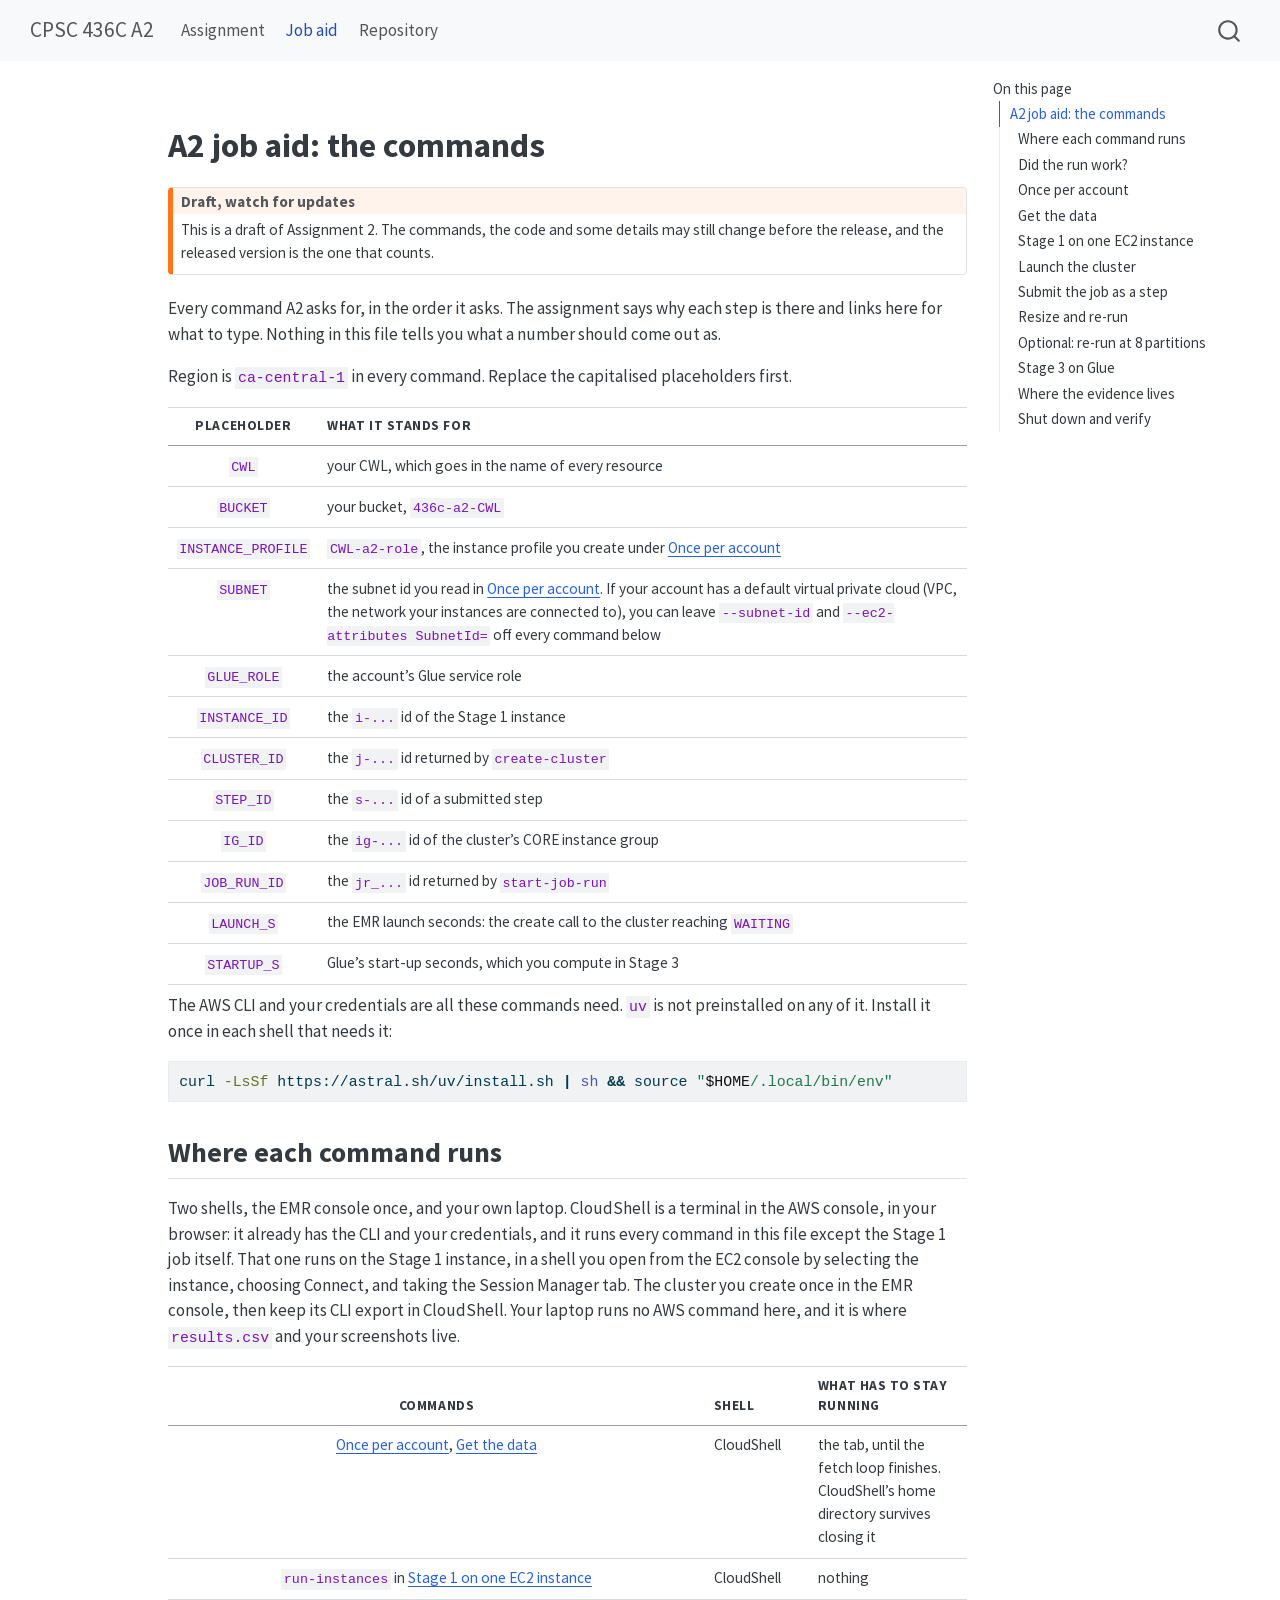
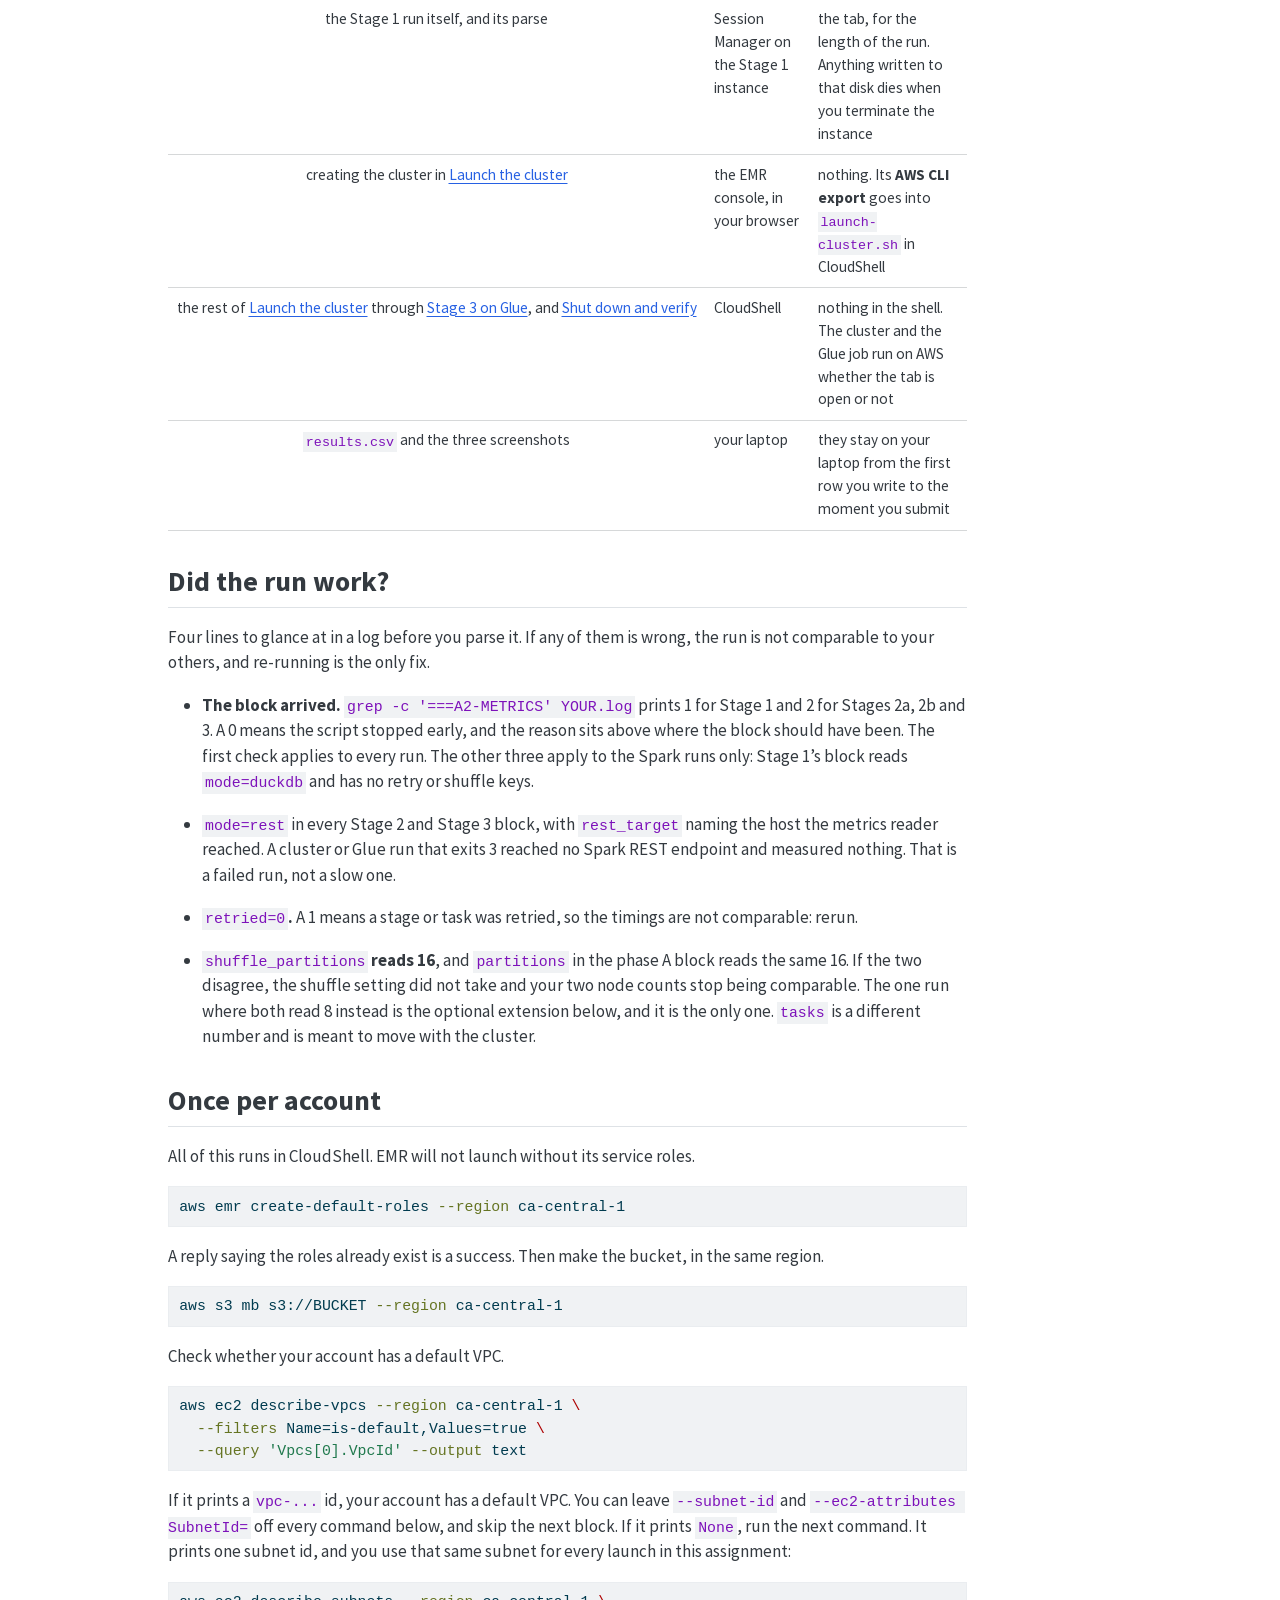
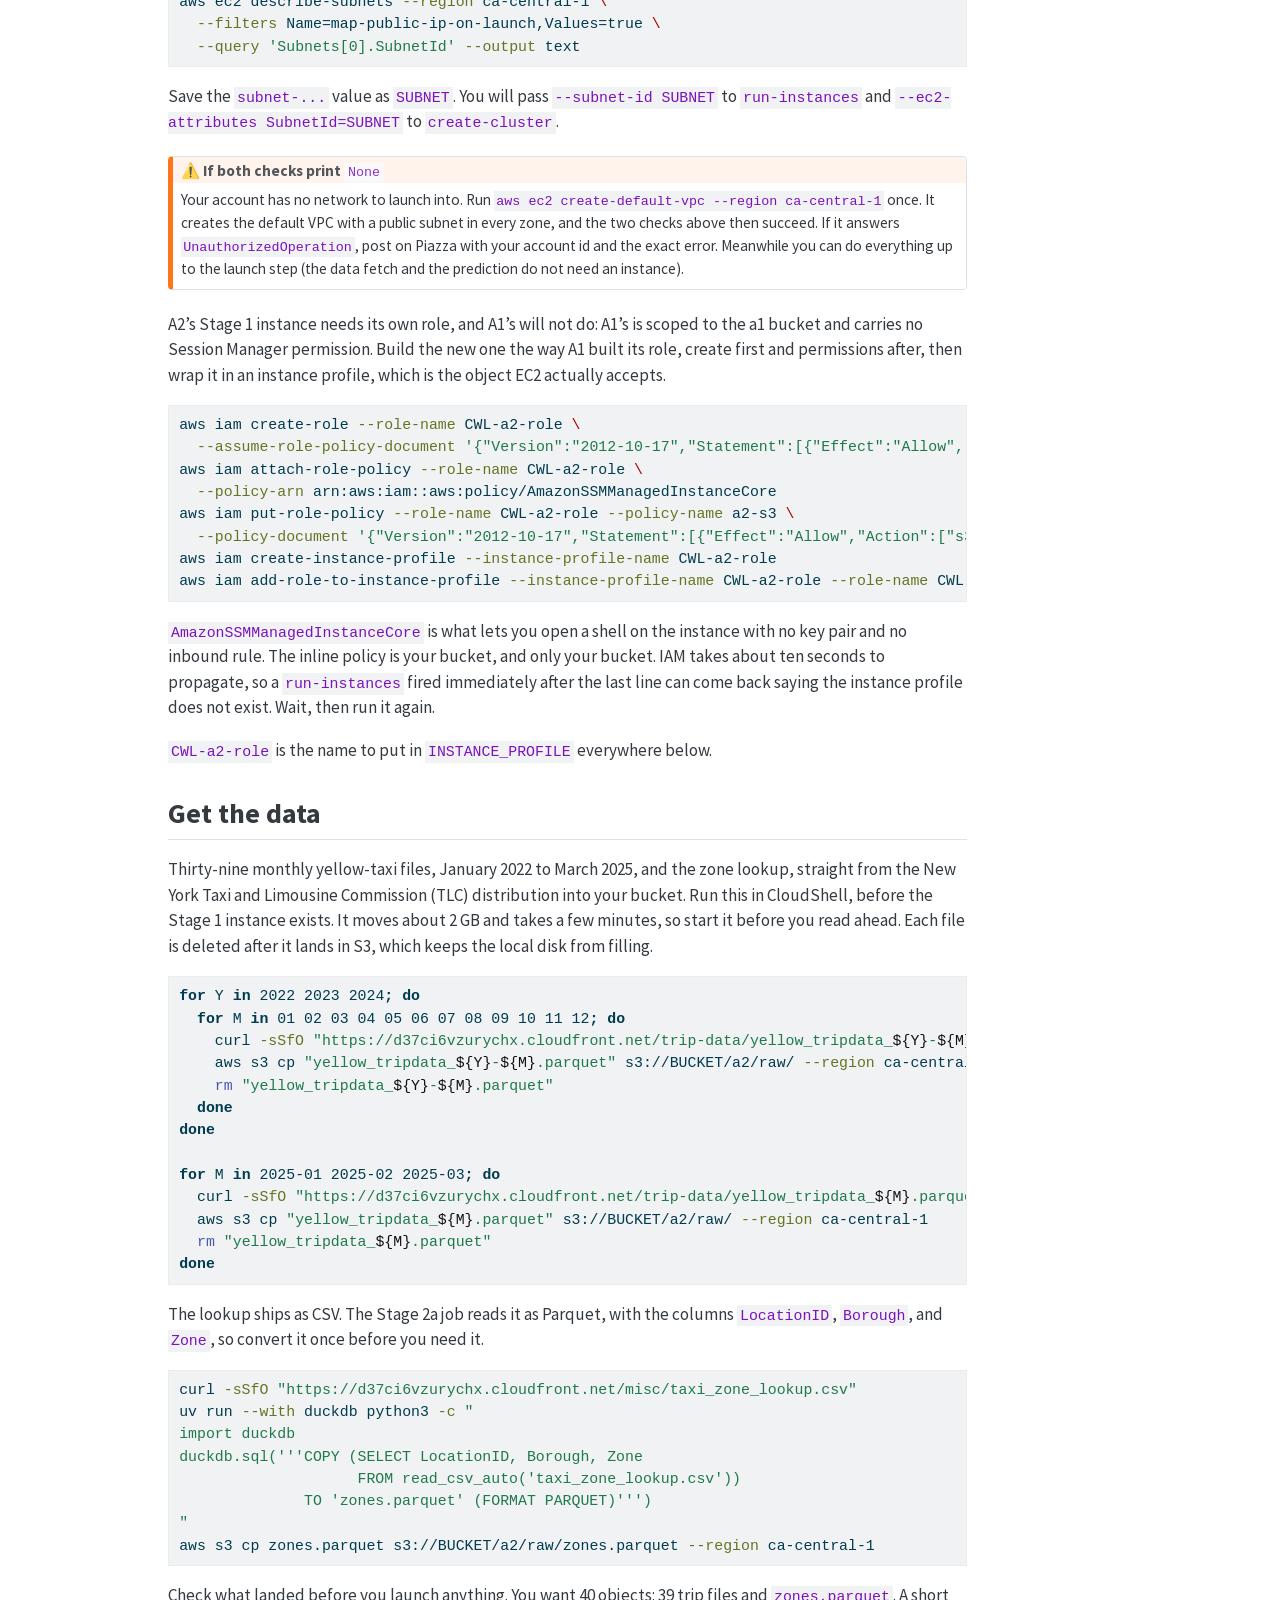
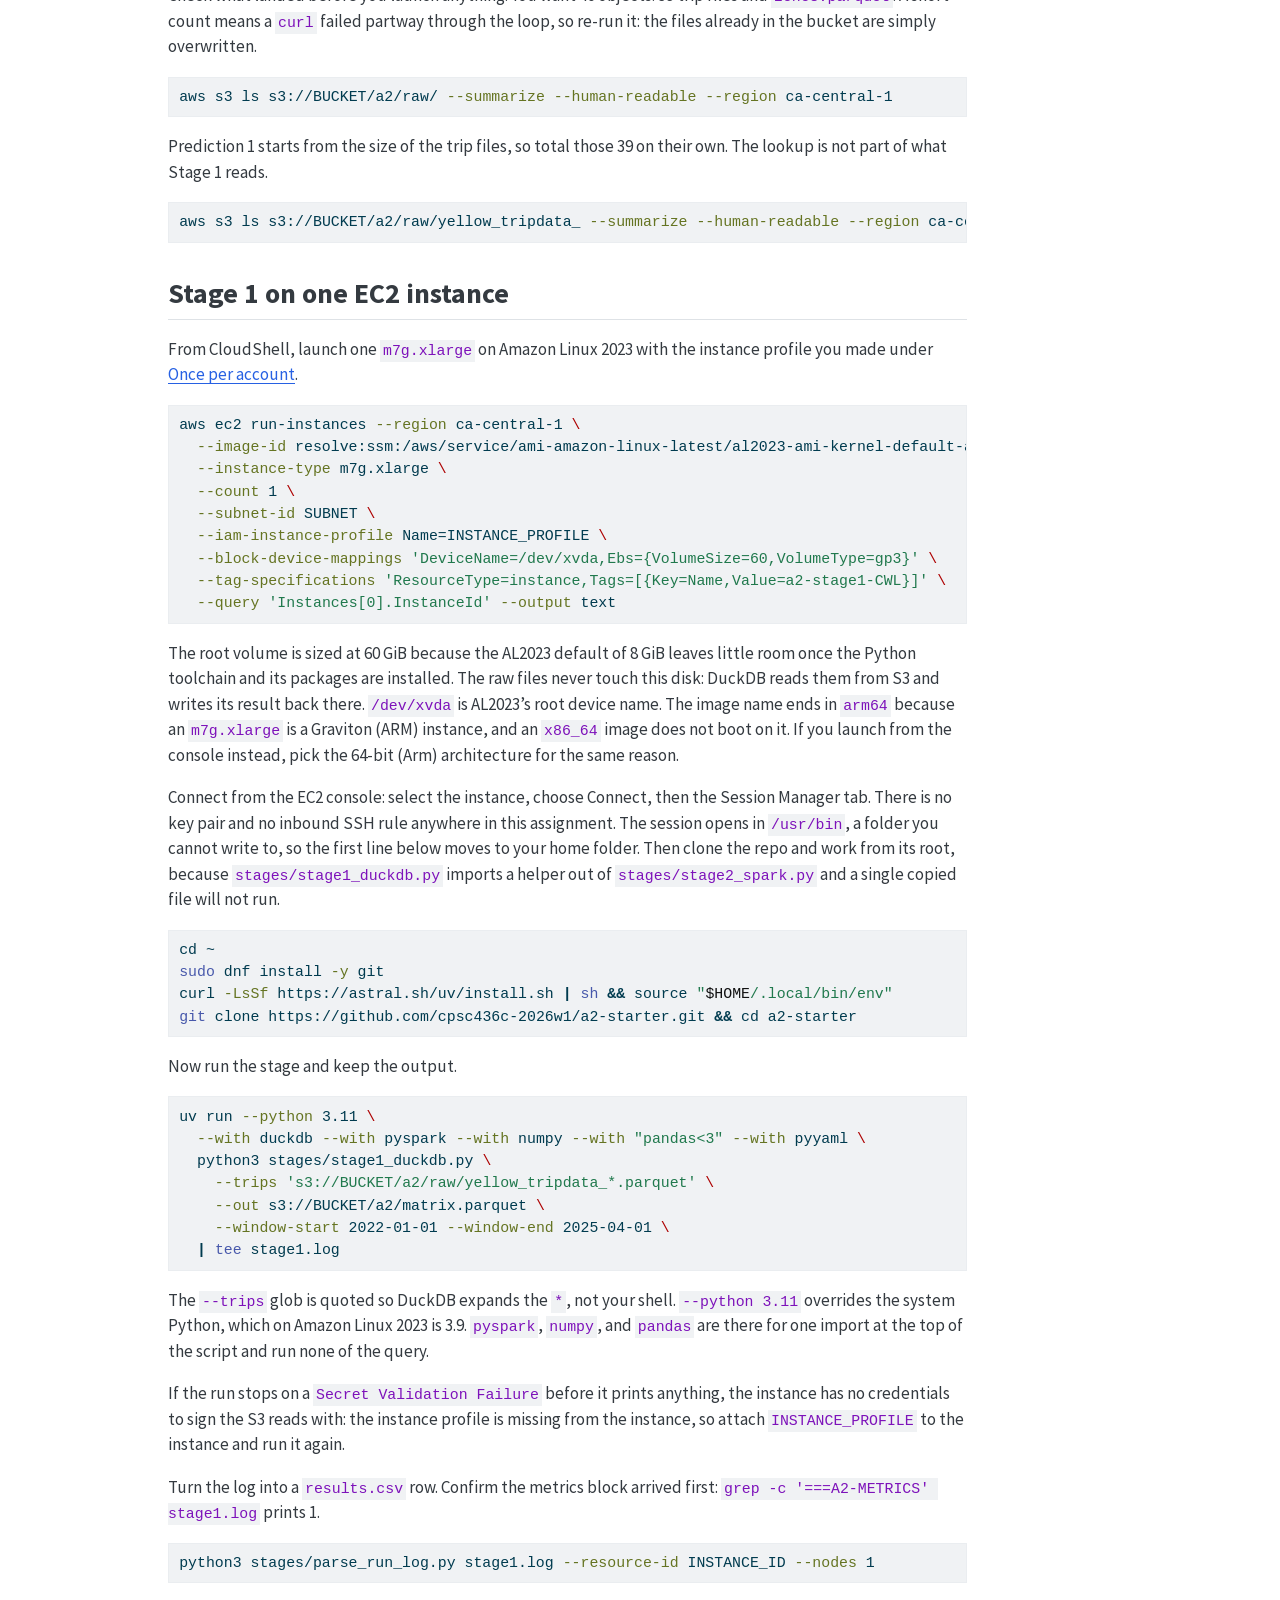
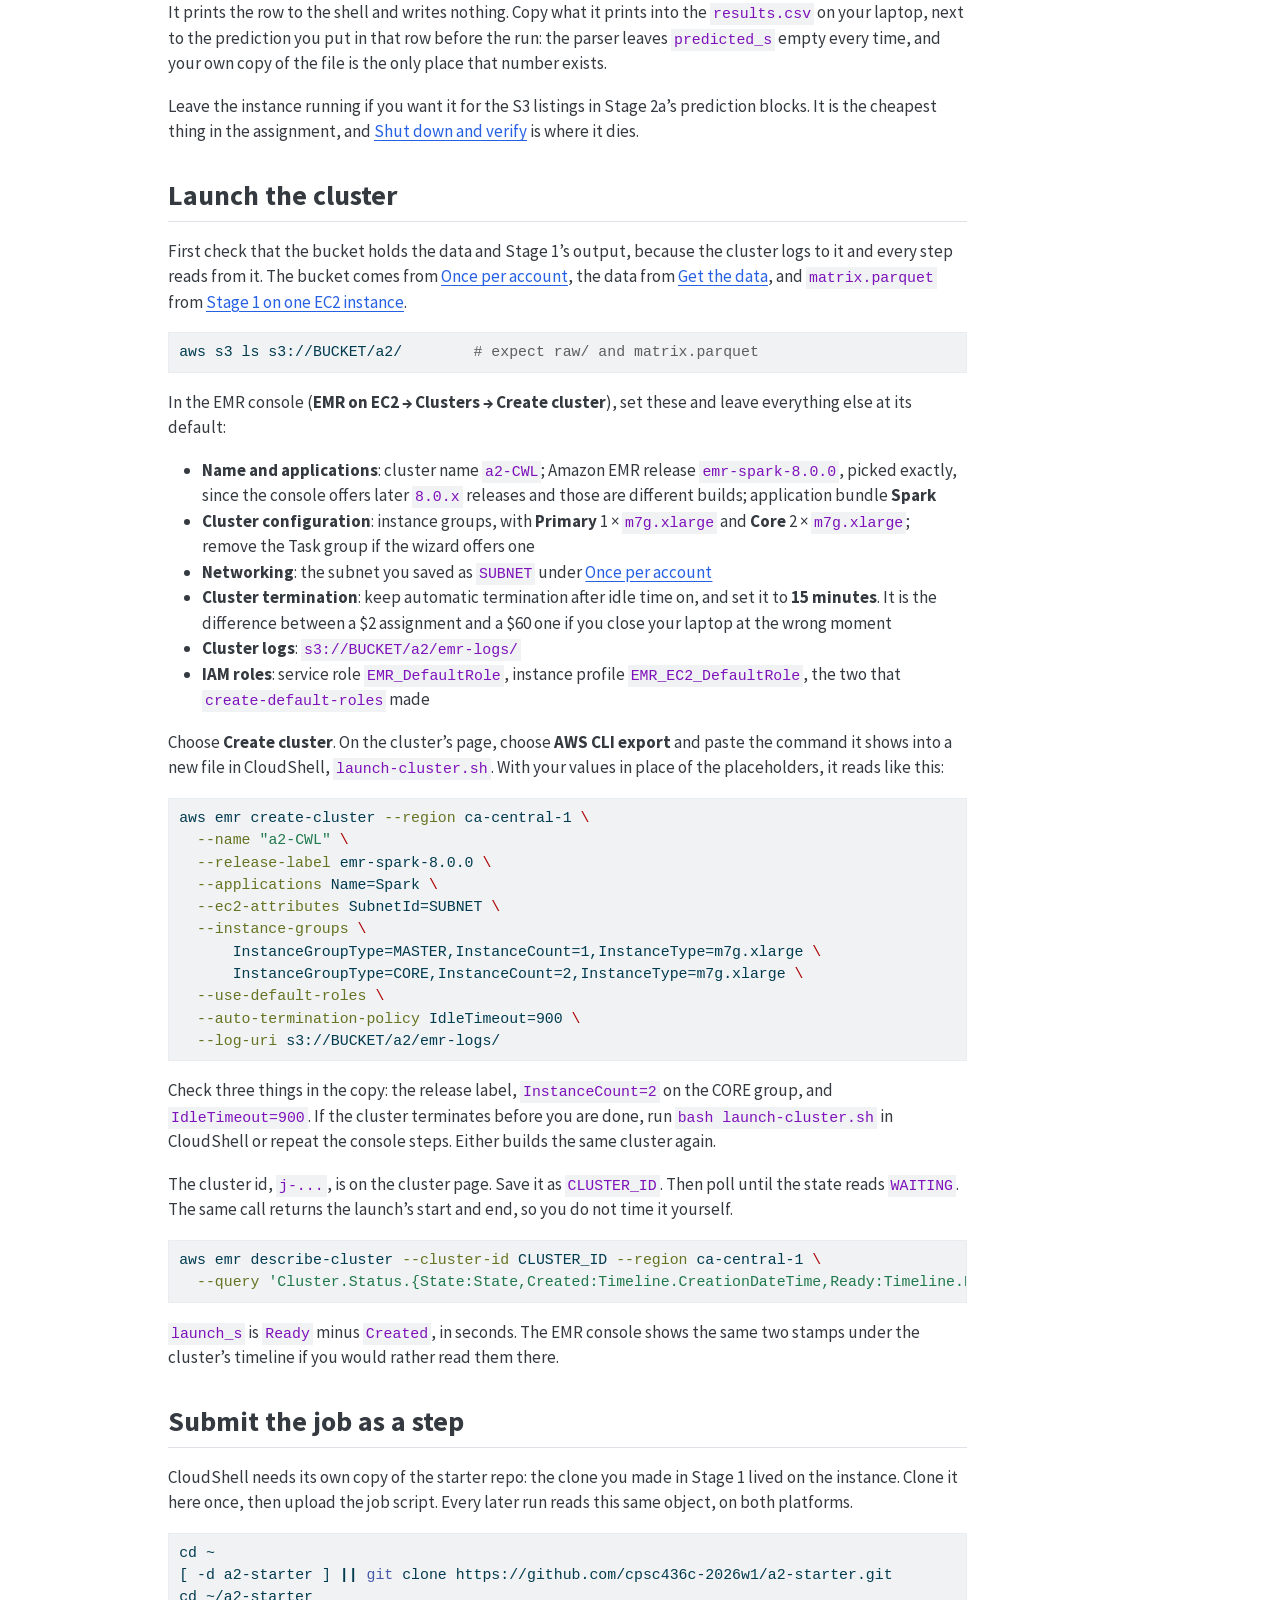
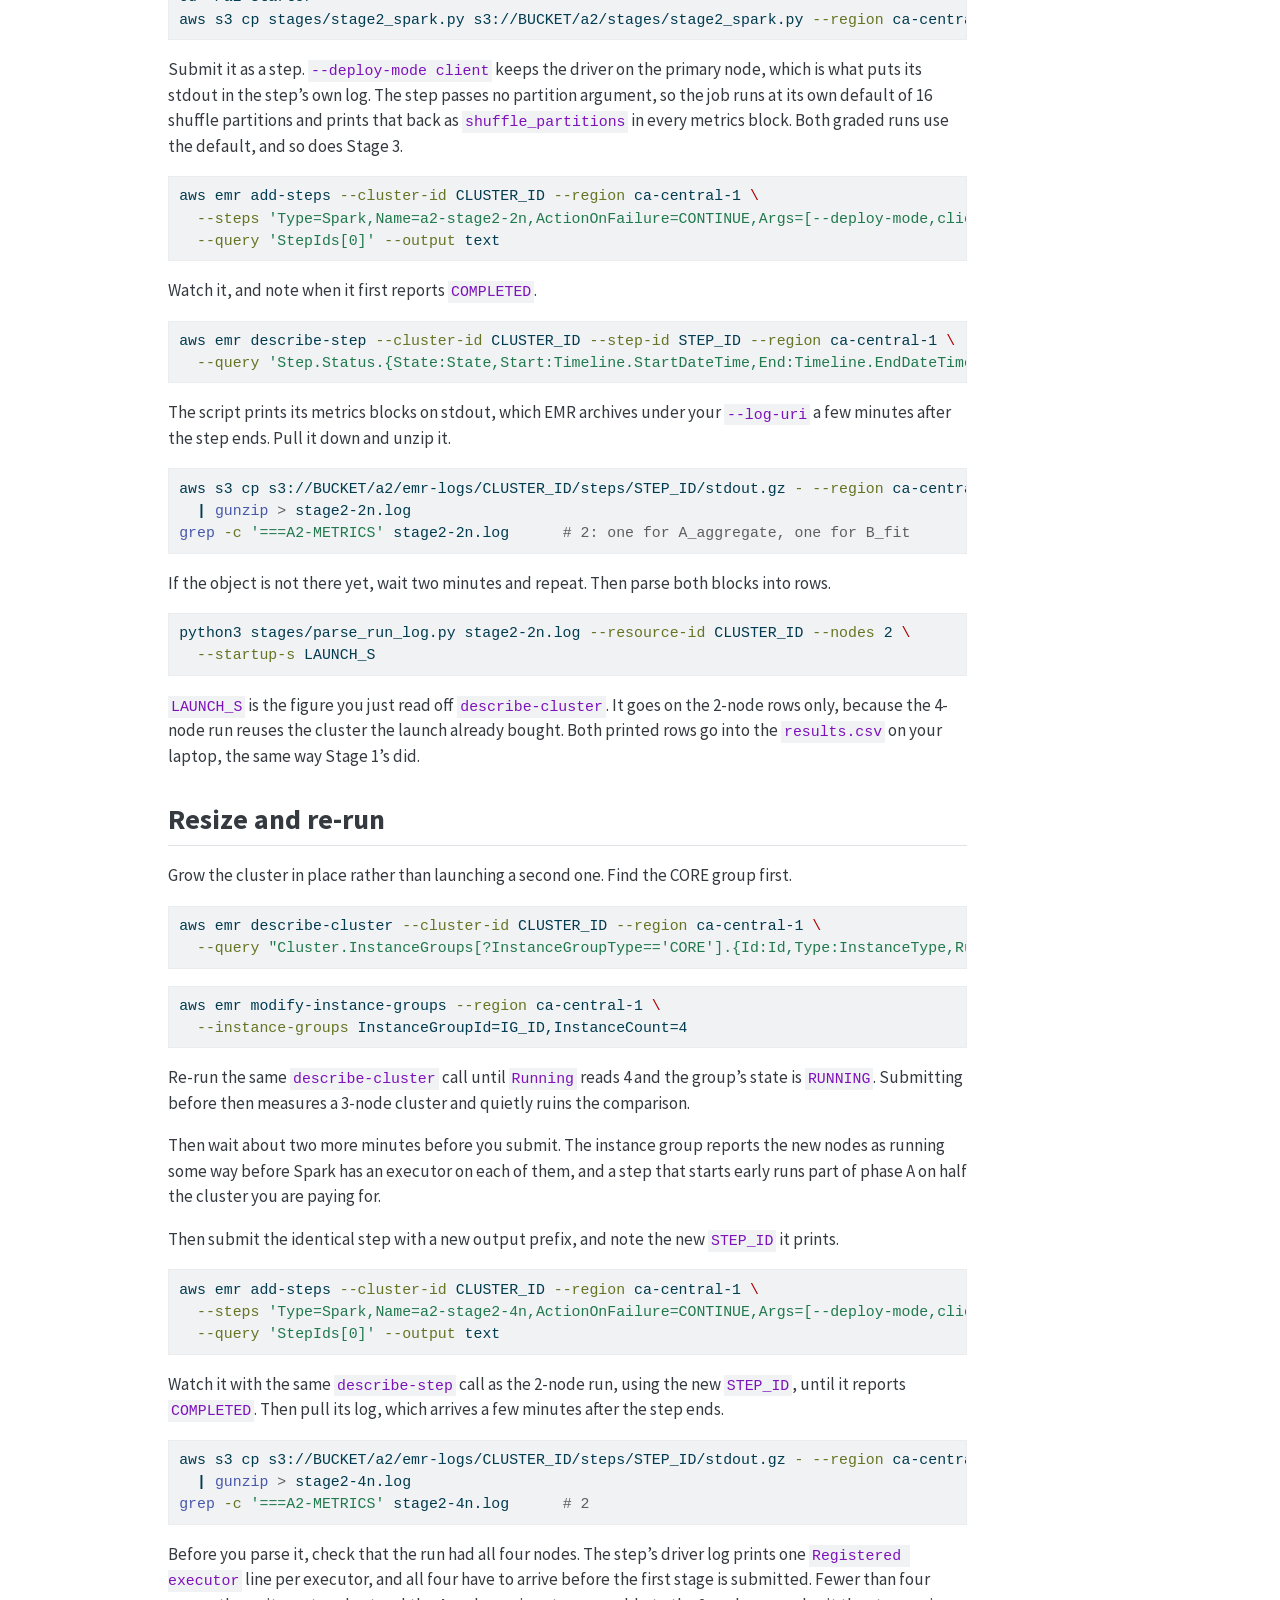
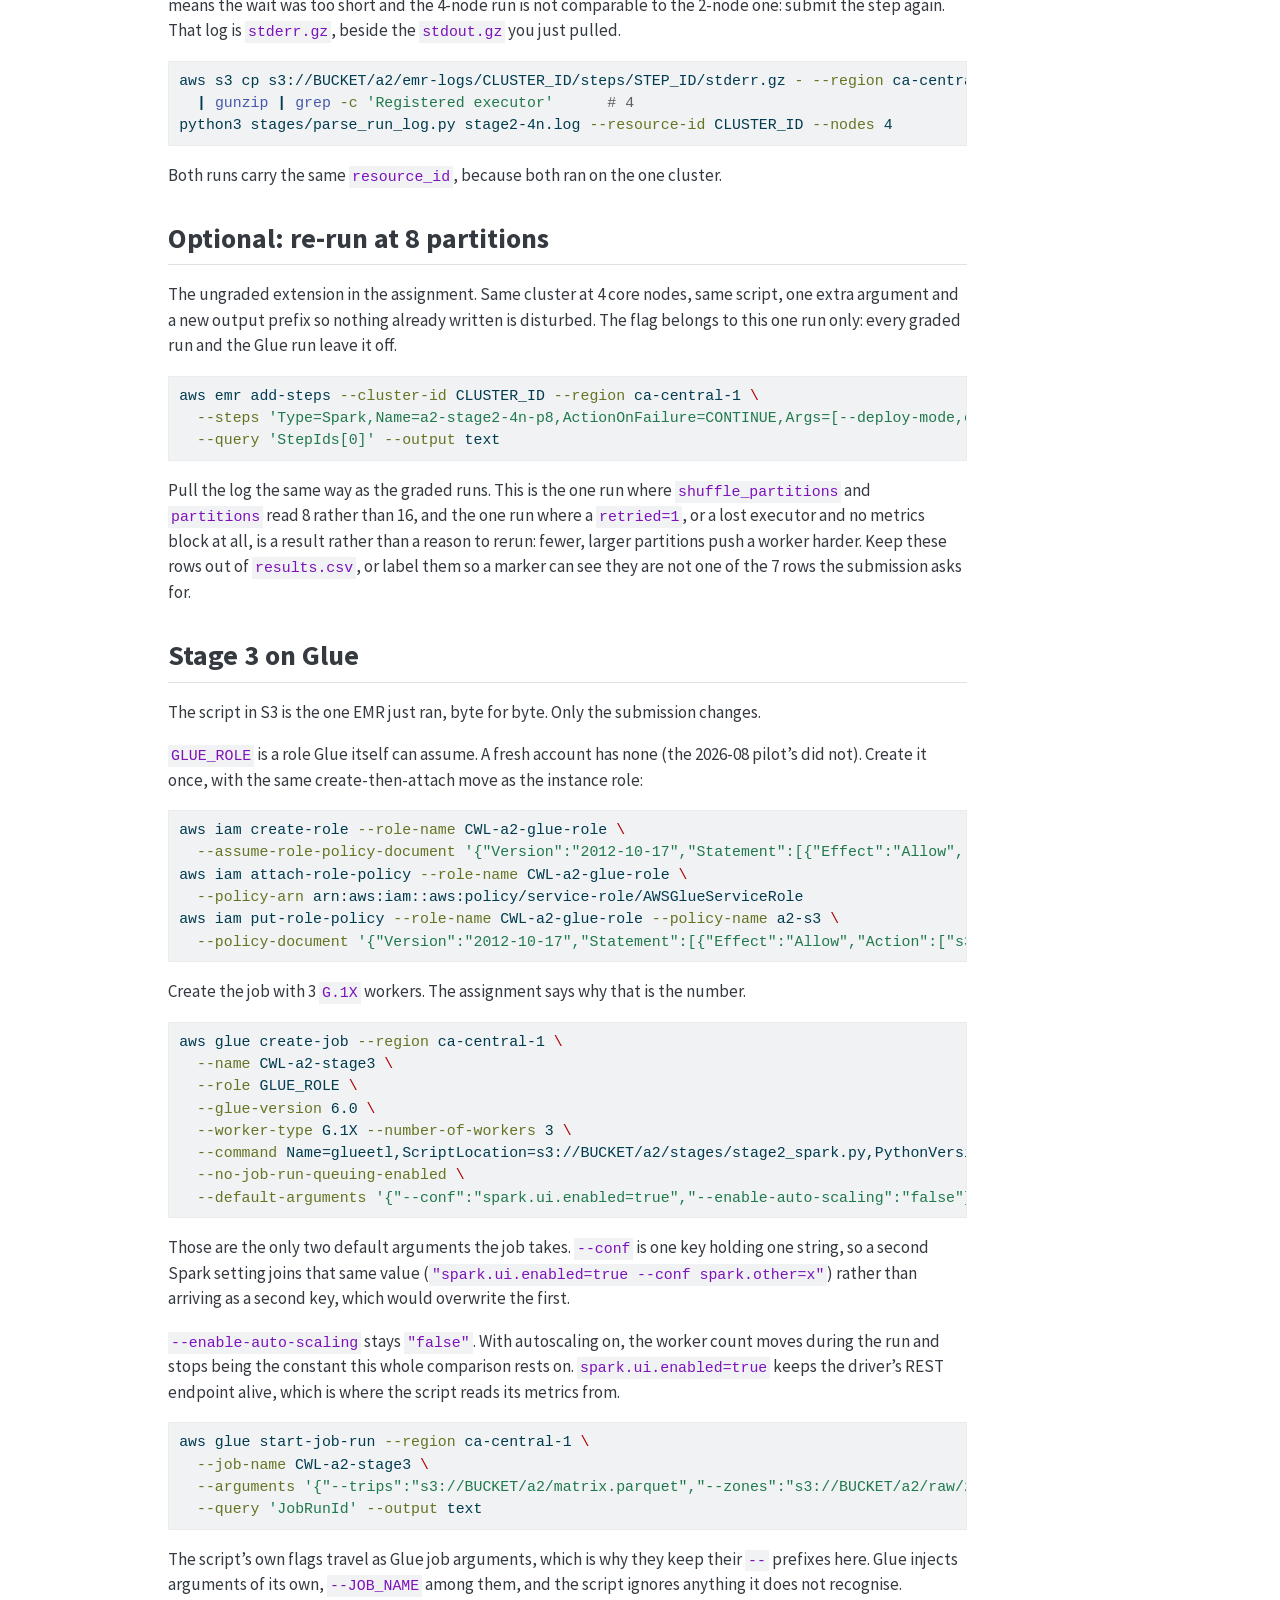
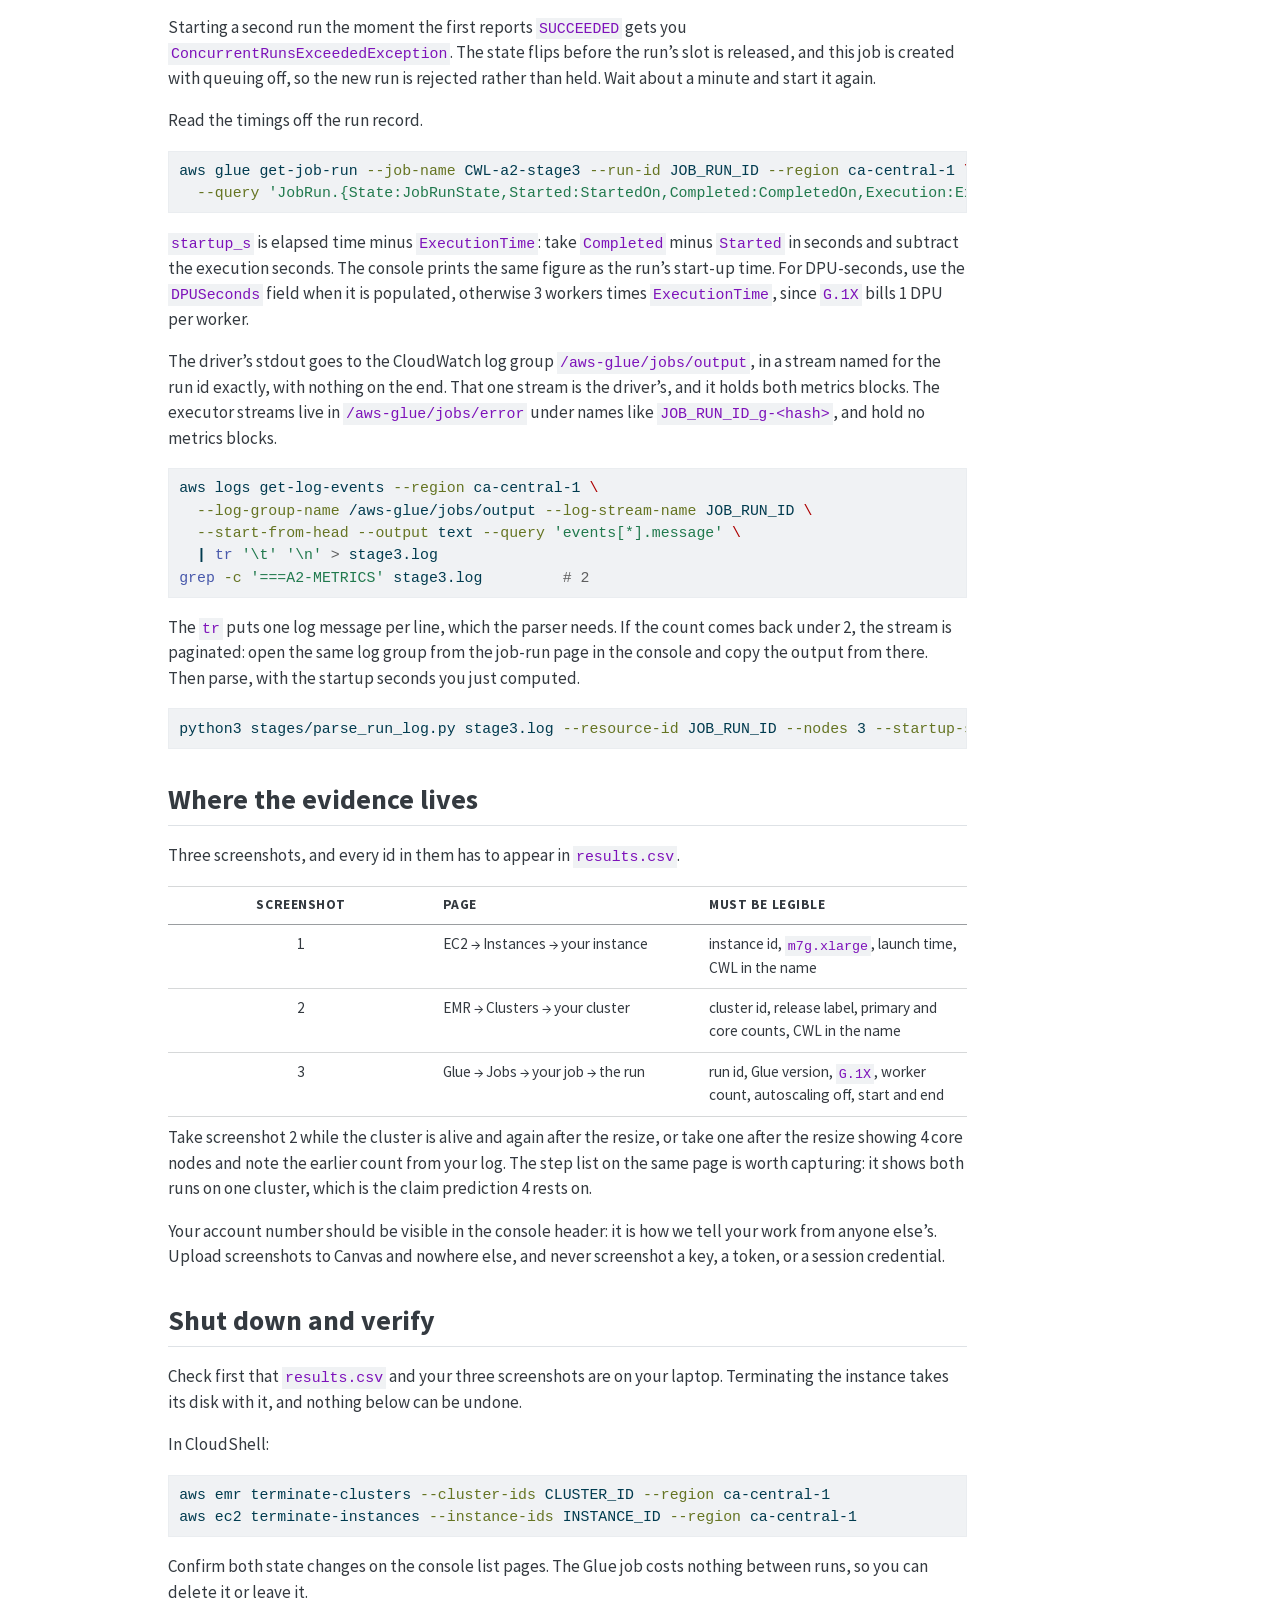
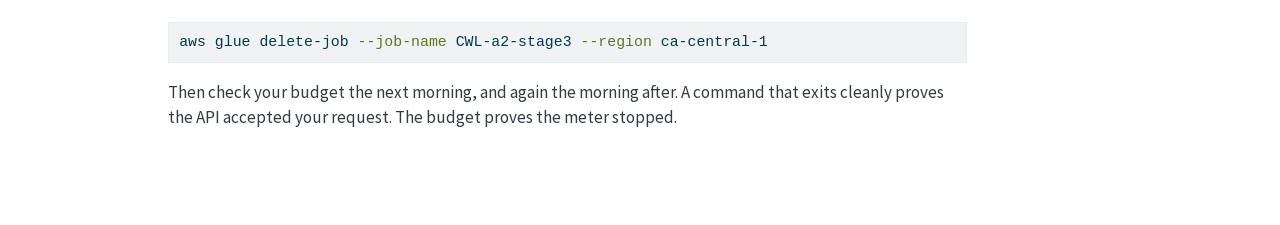
